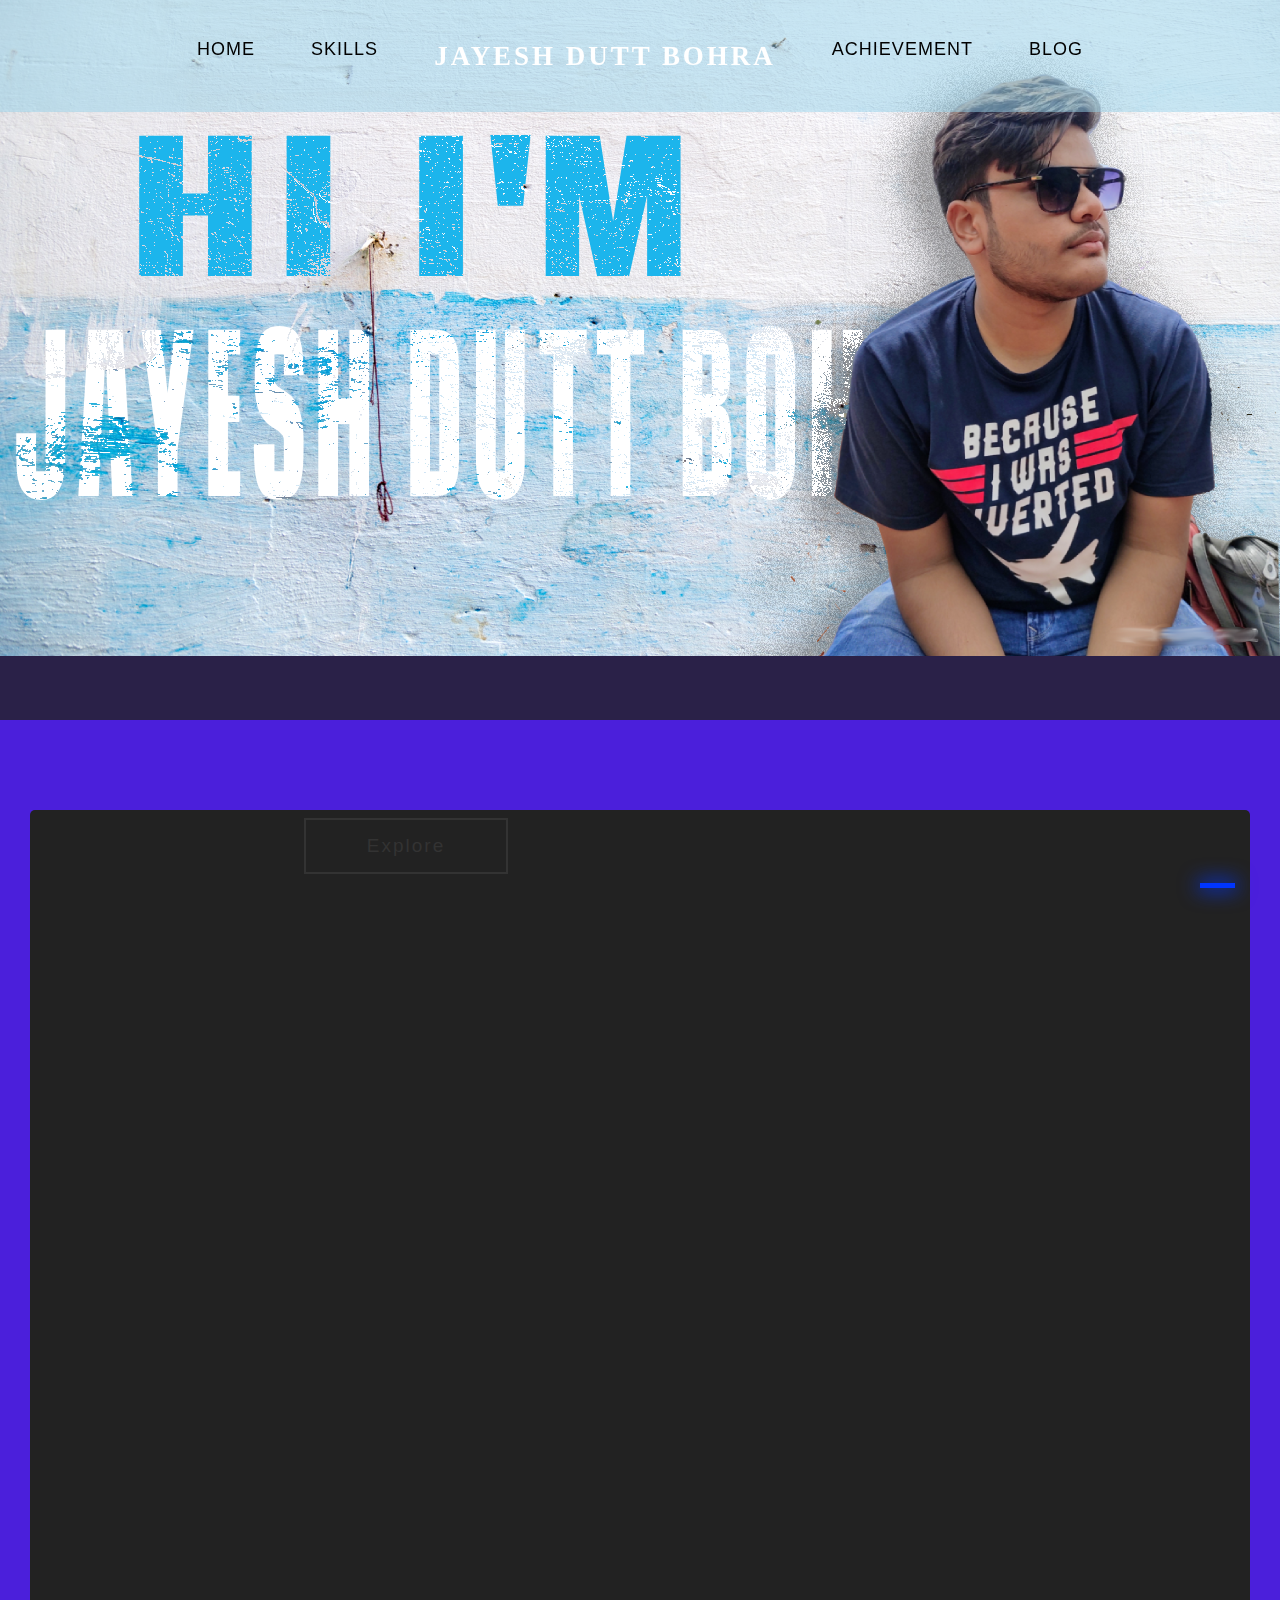
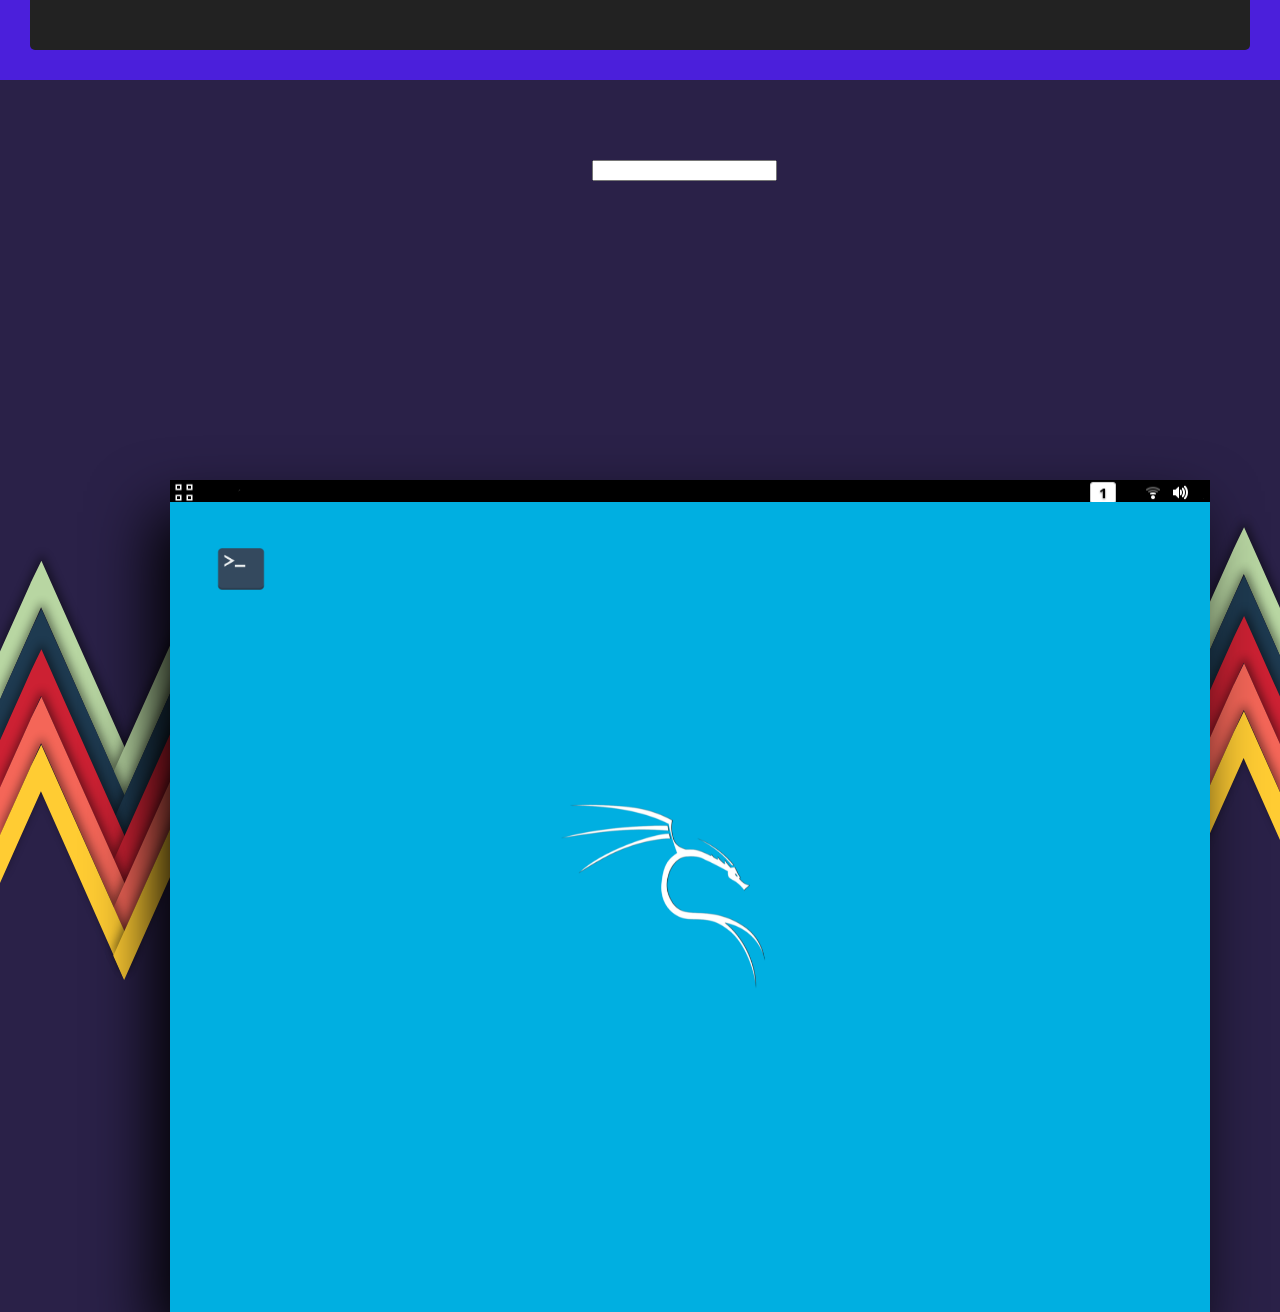
==== index.html @ d06150d4 "Updated for adsense" ====
<!DOCTYPE html>
<html lang="en">
<head>
    <meta charset="UTF-8">
    <meta http-equiv="X-UA-Compatible" content="IE=edge">
    <meta name="viewport" content="width=device-width, initial-scale=1.0">
    <title>Jayesh D Bohra</title>
    <link rel="preconnect" href="https://fonts.googleapis.com">
<link rel="preconnect" href="https://fonts.gstatic.com" crossorigin>
<link href="https://fonts.googleapis.com/css2?family=Baskervville&display=swap" rel="stylesheet"> 
<link rel="preconnect" href="https://fonts.googleapis.com">
<link rel="preconnect" href="https://fonts.gstatic.com" crossorigin>
<link href="https://fonts.googleapis.com/css2?family=Anton&display=swap" rel="stylesheet"> 
    <link rel="stylesheet" href="app.css" />
    <link rel="stylesheet" href="app.scss">
    <script async src="https://pagead2.googlesyndication.com/pagead/js/adsbygoogle.js?client=ca-pub-8539425706579362"
     crossorigin="anonymous"></script>
</head>
<body>
  <a id="resume" href="resume.pdf" download></a>
    <audio id="flip">
        <source src="fliip-page.mp3" type="audio/ogg">
    </audio><audio id="flipover">
        <source src="pagesflip.mp3" type="audio/ogg">
    </audio>
    <span class="navbar">
        <nav class="navel">
            <span class="Home">Home</span>
            <!-- <span class="About">About</span> -->
            <span class="Skills">Skills</span>
            <span class="Name">Jayesh Dutt Bohra</span>
            <!-- <span class="Contact">Contact Me</span> -->
            <span class="Achievement">Achievement</span>
            <span class="Blog">Blog</span>
        </nav>
    </span>

    <div class="container-main">
        <div class="banner">
            <img src="jdwall4.png" alt="" width="100%"
        </div>
    </div>
    <div class="wrapper">
        <span id="explore" ><span>Explore</span></span>
      </div>
      
            <div class="tv-container">
              <body id="wrapper" class="on">
                <div id="screen">
                    <div id="content-holder">
                        <div id="content">
                            <div id="app">
                                <div id="channel">AV1</div>
                                <div id="text">In Development</div>
                            </div>
                        </div>
                    </div>
                </div>
                <div id="power" onclick="power();"></div>
            </body>
            </div>
<div class="windows-container">
    <svg xmlns="http://www.w3.org/2000/svg" xmlns:xlink="http://www.w3.org/1999/xlink" viewBox="0 0 1920 1080" style="    position: absolute;
    top: 125rem;
    flex-basis: 100%;" >
        <style>
          .st0{fill:#b8d6a2}.st1{fill:none}.st2{fill:#1e3a50}.st3{fill:#cc2133}.st4{fill:#f46658}.st5{fill:#fc3}
        </style>
        <g id="Layer_5">
          <image width="245" height="393" xlink:href="[data-uri] GXRFWHRTb2Z0d2FyZQBBZG9iZSBJbWFnZVJlYWR5ccllPAAAKwBJREFUeNrsnYty4zquRUFZzjn/ /7PT8UO6NVXRHTaCFylKFqWNKlW6k7Q7sb20AXATJEIgEAgEAoFAIBAIBAKBQCAQCATibJHwFGz2 HM54ahCA+vzPF0BHAOoOnqcapQbcCEB9oOen9jmbATcCUB/nuUkrn7fZ+DvARgDqDwKdAsBb4M4A GwGojwF0/jE56m3BPAchRyAA9UZAp8CfpedRgtf7M8BGNIkRT0EYaOmKpN8zu/Kvc3VPABsBpd4H 6KEAbg3m/Jqg2AhAvS/Q0jUoH630exJAlj4HsBFIvzeCW0q5Bwby4ICdQ5qDnH4+5l8bsu9JgBkB qNuptKbWg3DdGNg8DZ8VdX5n3zdlSj4wxU4Z5AAcAagbKLUE9C2D+SaALkE9sStlYOcxsc8BZASg bqDSljrfjCsC9Zup9Fuov4dMvfPPQ60RgLqxUi/wjtnHUQBbgvqdQf1i9TeHdwLACEC9jUpLafdo XLlakwD1cg0/YJPwfXOmyglqjQDUbVV6EFR6AfuefbwzxR4E5Z1+QNZUelbARl2NANQNVVoDOof5 K4N6ZCl4DvVLgT7/ntmBG2qNANQra+m8u31jMC9AfzGwF3AXELlKPwVItWWvgeTNHggEoG5QS+cq vYD8jwC2BfWTYktecwZ0glojAHUblU4kN8hylf6HgZ2rNYf6qaTm0hp2rtIz1BoBqNurtAV0ft1Z XZ13vq16O1/uutFvkwrUGgGoG9TSWsf7ztLvf5li5/BSBiv/vGRI4cteg6DaCASgrlDpRHLHm9fT C9T/MqhHln6/mErPDOaXADVPw3kdDpVGAOpClZZS7y8Baq7WGtRjQKVfDOp3ptY8DccgBQSgXqnS Uj39L7vyZpmk1LnS5iDzK19G4+k3gEYA6gKV1urpO/1en5bAXpplee38FqCeFKifP6/B8v28tpa2 dQJuxKWhrl2XHklexpLqakmpn0Lq/c5AfmY3DAls6ecFxAhAHVTpGwNbc5DxelqD+k1y1/vFoM7B XmpwvsSlbfZA4wxxSaijKj0Y9bS2Rs2XtfJ16kWpeT29AP318/FBv3d88QEME9QaAajLVVpKu7lK a+YTDeqBfjfOnj/f/2RwP4O1NUGtEVeGOrITS1JpL/W2XGV5+p2vT79Z6v1Fvxtx+U1FAhvbMhFQ agPyaIMsT721DR1fhlLzevop/LsH/d0w47PQpPQbgwkRl4NaUmkifQlrDCj1lwD2PwzqPN226mm+ y0tTa215C2vXiMsrtTW/20u9+VIWBzLffpkrtQT1l/LvNbWWUnAAjbgc1J5KW0CPAZXWlFaCOk+9 74HH4Gr9JrsTToAbcWWl1kb+al3vO9mDEfglpd+S6cRS69FQa5hREKipye56a7V0qUJrQxKIQW09 vtcFhxkFcVmokwN2ZM90NE3mAGpQv+nvjvrD+T8eJHfCYUZBoKYme03aqqXvCsxf7PslqPl6cp5+ 19TVMKMgLgt1KgTbcpD9Uwjesm/aUuqR5J1fViZgucxgRkFcrlEWORcrApoHND96J1fLmf7XxV4g vRsQfwn/B8woiEtCHbWEevPHvhS1lgb4S8BRptQ3BnVUqfO6GmYUBJTagLt2XdpSUEup85raOuUj koLDjIK4FNTR5StrXdpbyroLDTLtjOp8bveSLo9KbQ0zCgJQV6h0dDfWPQA0P8JWOqOaH6kzODW8 lpLDjIK4JNS12yu1aaHWMpbWvMovctQ68n9HtmTCjIIwYziZSlMA6GjHOwJ0Ej5qXfe1/790M0lC Co6AUp9GpYnsTRsldXQk9dbAys/BGrKUueRngRkFcfmaOrq9Mj91o9SLrTXIpAPlI+n/SOWdcJhR EKdOv5Oh2qVK/Q/5GzbyKykqHanrtbniNWaUQclWCOk4oO4R5lKgLZW+G2l3tJ71ltUsi6plRtF+ Hu1n0Z4jBKDuCmxLFa1lrDvZ1k0JIq7S1g0mGT9TZFnt7mQNgwI3gAbUXcMc3bgRaZR5abel0hzs IZg9rPGdD4GfCXAD6i4bZJoltGQIQsTjbS0laZ+TGnfa8tbdyCBGQ60toBEXi7EzgD2FltLu0iWk ewHQtXW+1MCDGQVxeaWusYR6DSlJoT1FTIGfbwszDMwoiK6hjppNaiyh0QZZNPWO1PulxpjIfm6p WWZ1xRGA+rAqXauC1nrwGGiOaU2oFMgmWphRSksEBKA+tFoT+UfSanuYvWUsrdtdmt5KQJcccg8z CuK0ULeaP1aa1g6GUpMDSnKyCphREKipBUjWzh+TFDGyLu2pMgVvQjCjIC4J9RqzSclAwWgtTUHA icqW4GBGQVy2UVZiNhmd2rnGEpqcG0/kZ4cZBbFpjAcHOKp0ntnEMndE90tTBSSSAQRmFASUWoHb M5vUrkuXLA9FGmUUaO7BjII4PdQtzCYlRg6v0bQGjshea5hREJdT6lYqp1lCS8wm0Vo6BQCHGQVx Kahbm020z0W3VqaGNyavPwAzCuJUUB/FbNJynTcy1AFmFMQlamoif+zumsPuas0mW5QTnhkl2vC7 kb8ZBUAD6o/CXFpPrzm50jKb8PCWg2YDZg/stSaa6Ew1wA2oD9cgs1Raq0WjZpPIm302rmi/oMaM Yv1+lnUUDTNA/bHGmLXD6Ub+8o9WV5cO59/7hhU1o1hgj6S7zCLz1RCdx9EdZZEGGbeErln+8bre c8ObVzQFLznXOj9Ub3GZWSdlwlEGpf6ISnupdyuzSS3Ipan3XHDjavE7RueVQ62h1LtB3tJsooGt zfKOgD03+F1TpqTa79n6mB6CWgPqPVWaNqw3PQWjAoBn4/usMUcW2JFmoNU3eBh9g4ml4TNhoweg 3hF07bC72s6wZTbR0lEN4tkBOzE1LLmh8ZMyx2BD8G6o9Vt4PqPlAgJQN6+p1wwUiJpNPKWeWf2s AS79PjPpa8KzoNQz1ZtRNIcZT8En5QYGlQbUzWC2VKvF6J/RqKUjzbFZANpTudJ92Nbwh1Lr6IOp df7cSWDPQnYBuAF1M8g9X/Sdyn3R1izvEoWeFMBJSLcjp2JGf38v/bZuZvcfpX5ljzexFBwQA+rN U+7o2m1JGmqZTaTaV1qqmgy4PdVdPkZS9Uhz0Pv9H6yu5krtrccDdEDdTKXX+qE9S6jnHtPUeRKg nhyohwyOvF62AC81o5SUHl5tDYgB9aaNsWhzTEtH1wwOmBnI2qWpNe/e3zKgif5ek5YaaVEzilZu aGq9dMJzsDHHDFDvptLeEIS788a2VDo5Si0B/WYf84vX1BzIvKM9V4AdeQ6syanaEIUJag2ot1Jp ovVWydqtiBQEWrq4WqcM2IGBfBOei4EpYhK+1qKv4DnMJqW3ALUG1KtVeqDYck7JMpZ1JK1WR+dw v39AkD5OQl3N62GeqpMAz6DAk9jjlPrB8xRcq62TkC0AYkC9Sq2jdWTpMTraeB9rAwOHeQFYurha SyDmP79We8/kL4e1GN/E16y13VszyWvXCEBtwuwBvdY9NlL5xg0p9eZgP3+ul6DWxFJvDrSUmbyV mxwvR6aVz4un1jCjAOqmYFsbGUpUes243FmAWgL6kUH9zL5nZg2wIfsZJkGNta7/XPD8jJXPzZP0 jR4zgAbUa2FucdidtozlHUlLjlJLQD8ytX4ytSYF6i8DaGmDBQklQv68aBs9vqjcMvsme4gCAW5A XdsgKznsLjITW9tiaaXdmkrnED8Y3C+hruaWVk2l859J2wpJZPvgR4rPCOeTUbgfXHo9ADGgDjXG 1h52Z9XTY6BBpoHt1dILzN/Zn5evT/S3gSNXQgnqwWlUSWptNcxGqpukikP1APVmKl3b8fbqaW1K qKTSs9McW4D+zsB+ClAvv8OdKTiHUjo8YDbUOm+YeXvLI89TpBMOiAF1WKWjTaAaBbo5tbSn0pOj 0v+9/ggpeA71yNLy5EB9C6q1VFuXmnMeThccZhRAvUql9z7sbq1KP36AztVag/qlQM1LjDf9nh9W UluvOVTPm2MGMwqgDqk10b6H3XnbK6fCevo7A3tRaw71PfscGU2uF1PdSQFb2pa51aF6UvoNMwqg /gWzBfRWh91F16UtB5kGdK7WLwbwTVFv3hVf/g+u1hP9HjFU87zVWEff5LvMCHBDqbc47E5SIsvj XeMgk5ayuFJ/C0q9/A4Tq4WlVDlX6/znGJwUPFGbMU/WuCOYUQB1COZWh91FLKHR3VhzIO3mne8c 7AjU0u/3zBQ73+csHQygNcxqraMwowDqXRpkrQ+7i042eRsNMg3sP0IHnEM9k7zj7M4ef2Rge936 0mVALeuBGQVQVzfG9j7srnayidX5lpRaS7+XRpnmMOOTPu/sxiI1zCS1lmr1F/lLgXeCGQVQN1bp rQ+7k4YKWjBHgLbS8KfQKJuYcktQf9HfO75Ka+vla/le6xIzijTyCGYUQF2s0p8+7I4ovjYtWUO/ hT9LSj0ZKv0QYJJq63zUkKXW0SGFtcMJYUYB1Cbkex12FzWbTBVg8z8vUE/095BBYjX2/efffWVg 5/8PT8P50TgwoyA+AvVRDruzut7S3DGvQSbBzKHO02+pnv5mav1QUvBRScFhRkEcSqn3OOwuul86 AvbDuL4NqBP9dpLlgPF/lw9ceCkNM5hREIeuqbc+7C4ZtZ+Wdksqbam1NDBBUurkQC0ptlZbw4yC +AjUnz7srnT0r2YLfQbUmsOfQ823YY6ZElqPIw00nAhmFMSB0u+jHHZn+byXqxTmhwJ1ot9OslF4 7Kdxg+BqDTMK4iNQf/KwO28ZK5J6e2OLONx8sihf0lqeiyeD60u5QSwpeK7W3AgCMwrio0q952F3 ntmEjNT7rdTR1t+fQsdag3pQlNpK5Z/Z7/kmmFEQH4D6aIfdefW0NqT/aSjzQ4GZzyhbGmV5+v3M 6uqvwseHGQVxmO733ofdlUwJjZpNtGaW1tTih88PFLOd5jeSL4IZBfFhqI9y2J1nNrHmeXtAP4y0 +6VAnf/+ORglNw+YURBVMWyo0p867E7reE9O2h1ZvpLO0uKnYErd9ZfSAfdqd+mxpayAqK0ZpWai jLSkiThBTe29uT512N1kQGZBJdW6UdBSlraWZAVfwo0HZhTELlD3dNjdm/RlLGvpSut4SwpNSke6 xOACMwriMDW1V0d/+rA7rzlWAzTfk81j+byk1iU3EphRELtAfeTD7iLzx7yOtJZ6a+l3noZOGdTv TK21IQzazwAzCuKjjbIjHXZHgQZZBCrpdEutlp5InqiiddxfTtPsafz/kwCUlvpHBlGUlEGlHgFE J1D3cNjdbHShI3VtiUpzsNf+/4/A/z8pNXb0dVljRvE20SSngYnoQKmPdtjdmvljaxpWs/MzvJzO u7c+LjXnZketW5tRSvsbiA6g7uGwu+j8MSn9Lm2OzYGrtgSw1sctpaZAJ7ylGcVaswbgHSr1kQ+7 i5yNxRUxkvq+hWbcHPgZvKwBZhTEIWpqomMedufVsaVWzYhS19xcoin4y/l5vBS8pRmldDYcgN45 xgqYLaCPctidB3akni6tpSlQ45dOW4EZBbFbTa3V0Uc77E4Dp2Q31pul0FrKq6l15BC+ktFJ3nq5 1zCrNaPw0cze6wOFPjjULQ67iyjBp+aPRbvNmjJKNa2VOVg/m7Vuzs0oUcXWzCg3WmdGuVFsCg0a Zx00ymrNJl8BZSi1hBK1nT8WqV35/2s17ay1a5hREB+BupXZ5MtRg5Gpx9rD7l6B9NuCRlJCDR5L udfMR4MZBbFb9zt62J00zWSvw+7eAaCt9PbtdJmtBpkFdHQbKMwoiE2grjGbHO2wO2/+WInhRKud qQJumFEQh1Nqa7KJVaPxN4hlNtnqsLvIkpEFi6WIXkccZhTA3UVNXWI20VK5LQ+7i5g7nkH1s9ak va/BjAKgPwp1zTE6W5lNIqBEDruzGmWaUlt2UFK632R0yvc2o8wBpW5lRvFKJ8B9sPRbe1MMRsPF q9H2POzO63xHU++agBkFEO8WY2WDbLlKxhVFjqTd+7C7aHNMS7+tmjqRbkZZjrwdqN6MgskoiGZK PQSUOnLW9OjUY1uaTTSVlurpqQDmErWGGQXxUaijxhPNRRY9F2srs0nJZBNvF1YU7DkANMwoAH0X qCOpd7TRcnfSNQ3oWrPJ2lneE+lGjrlSpefC3wFmFMRuSk3kr09b5057zbEWk00ih92Vmk3WNsis rjjMKIiPQO2tT1tqPbIX3Rso2GqySYshCLOzPFUDN8woMKMcslEW3cjBIY6eidVqskl0R1ak490y ejajRLvhNwVsmFE+CHUKXJFabDSum9JJL5ls8iLbbOKl3JHNGy1VOmpGaWFz3cKMUrInPtIJB9w7 QJ0CSj2Qvqx1C4BcWkd7ALwCSz58J5ZmNol6u1uqdcREs/a8rxozitf09M4RL1mqRHy4URZJwyXA b6SP/B2Uu3Y0VY0e7F7aWGqxPq2pdc1kFO9EkZaTUaTlLa2ejhw9LB1qiOWtD0AdTb8ltb45VyQl szremtkkqmZaU2lqCHOJWvdsRuGmojvF/eCIDzfKSLnbSgrswazduUtT1KOYTaJq7Sl2aUd/TVef aFszSiQFh1p/EGqruZICQA+FQEtd7x7MJjVwe8f0lLrMImaU2amtJaBbm1EA8c5Qp2AnfKi4rAPj raWfo5tNSoH2+gatDiJoYUYZnUaZNXPOO7UUar1zTR2ptYcCyJPxopKi0DP1ZTYpaZxpfYPIkUFW luJtJSVqY0bxttVahxwOAPjzNXUKdMI9kAfyTSb86tlsUtIwa2lG0bISL/1ea0aJznFHTb0z1Cn4 97TioiDYvZlNSlT6E2YU6ybWwowSPXEF1tEdobaATg2AJgPo0gkhvZhNStTaq61b9RCiu7cGpwMe 6YTfWQoeHVuF2KH7bcFNVK/UVlc4Ysg4mtmkRq09M4o1x7ym2x/Zax2dQ1drHS15fyA2qqmtFKnU 15sKO8G9m01K1draXtp6XV56bUrMKGuGKMCM8iGoIyl5chTd6nJrNeVeb+otzCZRtfYUO1J6WI1B q/SImFG8MdBaLV17+CHU+kPptwaodddNwTe6tbTTo9mkBm5vMkrJ8hZf07eW8bTXMnpggzXXPTpE ARA3hDoFoa0B39p5VdIo6s1sUgo0kb/VNLq8FS1BIu6yyIENJTPCMcfsoEq9d+e3Z7NJSeOMKL6D K2odjQ5RsOC+Ud15aZEU3LIMIz4Ede0LYTXIrN1YPZtNSkuQEous5zDTgJ4UoIn0GeE1p7GUnD8O le5IqWfnTTwrzaFezSY1N7Zo47AmBY9MR5GUWquta5e3IqOhYUY5ENSeckfXZ61TK3o2m9SWJDUn kXg3ukhtHT0MMbK8JU1G8cwoAHpnqFOjN3DUHtmj2aRGraXsZaK6Y3oiz0u0aXYz0vAvancoIuaY dZJ+R9dmvVG5ZzCb1NTWb6cTHpmM8gpmMR7Y3vlp2udwqN5Ja+qSqR9nMZuU3vAiDcSobTZ6blh0 95Z10mnN8bclY64A+oegnkk/t9nq8HoqLb1JezObrE3Fa7ZlepNRImv3vGHmTR0tmRGOOWYdKrWm QlK3O3rOdI9mk9rnrnRYRCT9Ltm9lZzaOrpuLU1GgRmlQ6hLR/iUNsge1J/ZpESlvWaitGYdbSRG l/m82hqH6l20po7YINccEter2aT0edPGHUVS8DWD/3GoHqAWFXAO1NM1/uaezCYtauroen4ks4kO /tfScByqd+GaOtrxflPMQXYms0nt8+cN/o/saisZ/F8zx6zGjIJD9TqqqSP19JP8CR+9m01K+xB7 HWxQAnZ0jlnNEhfMKB0qdem5WJGOt5Z2Tx3BHIHb22v9LATbG/xPBSm4ZkbRlrtgRukM6rlCpbWD 1ks9zT2YTUqBpkD6XdNgrB13pJlRrEP1vA44zCgNYvxgPZh/XZqWWdLBjaxJz53ALD1/iX2ssdZ6 tfU9e4xb9rhWo2r4+RmW7y81oyzX4+d7nkpdPTGYZ6D7+fSblNQx6iArrQln6tdsEr1Bthz8bz2P JdbRFofqwYxyUKW2lmX4pnxv9O3agfVEx1/Giqh0DlQrz3zkeRzo9xhhLQ1vYUZ5/vyb189jvTOw Z/r77HLEzum3ZTbJ06iS0ydqfN5ne/FLp45GJsTkKfjr533xJtvZlbJsb6ZtzShS+p2Umx7S78bw Wg2eNecvr5lB1qtKR7Ieb4ZZidMsakbRmmYwo5yspp6NzneLLZbPAqDPrNJe89Ezo3h7rUsaj0Ty HDOYUU6Wfmtwc5h5PW2tTUtvyJINCT2rNK+ticrOtS49rD7/d6PSCZ+VunorM8rb6YQTq/cvn4oP G70Ba1xQJc2xJ0sRo+urZ1Bo64YJMwpiF/MJ3wvsHfgmveEib7rezSalQNeoNcwoSL+rINbedO/s JpJ+3iQtdmOdrTEWTcUlM8qUpcwwowDqTbu1+d1+iYn0zf1Piq2pShNBrvQC16wuWBnRF/02o+S1 df6aJqdh1tKMIq1ZT6QfiXxp0LeC2qr38q9JaeGT4hv6tTE8Z1VrmFFgRtkN6llRDr6WmrLPv506 r8ZBdsUXF2YUmFGaN8rmQNrtHfDmpd3W2B1rKeusNTURzCgwo2yk1N64Iv5GizbJvCH0Z5k/tpVa tzSj3DOl1tLwxEqB1maUJ3sMnoJzhb60Wt+MZoe2THEL1EbcGTSw2i9Xje+f6092/Sf78/J16TRL XqefXaUlRaTA66YBJtW7N+HjQLHlJK+/og1OfCvZReSUFetmfkm1HhupBAWUIilNsrXH6FxZpXmj KN8ws9aM8kXy8tZbaJbNiiisNaM8su+X1Fq6uVy+YbZFo0wDO2+ivKncEnqW+WNbAZ1oezPKqKTg SckiJDPKi9aZUV4Z2Px9wLOGSzbOatPvW/Zkay9Enr4tMTHFeGTpNU/BrbRbsy9erfudjI+RUzUi KfhNSMUjjSovFZ8CKTh/raObdy6t1qVQD6Q7hLRTFxJTkQXqXBk4zH8yoLWOrLWUNV8Q6uS8loOR Dltga8P2rXOvkpLFScucU0Fd7dXWZHTkkX4Xdr69u/DypiLW+S6Z523dna+8Rg0zCswoTbvfI8Xm N1Om0lypefqd/91qlvGxSFcNSa2To9JDMA2XNlXwo3Eiaq3d+L2pqK+AYvPuutbAA9SBmppDLW2Z G7LHnRSVloDmqlFy+sZ8YbDJAXxwXsvR+bs2tMA7zM5rpLZMwbX3QQLU8XXqUVFqPqFipt/LKt/C JaWBlqsJ4av1YKj2GFBqbQukpdjESoOZ5A0oHO5XEGxtcqxUjl1KrT2oKXuxbkZzJZJ6S7uyvrOP fwS4tXoOKi2DDTMKzCgm1BTomo4C2FLqnb94T5KXs7hSWzOzoNJxtSZBsTmU0U64tbw1sIZotLbW POvaSaYvkpe3ej9iadf0u2YZJL9786UsqfP9zVTbWsLSXGSA3AZaUmqtWXYzUnCu1iUHxXubfrwN KZHz0rysLV0Jai9lk8wLWiMlKVBzpX4IMMNs0katIzdqmFEAtdo1lZoo+Qv6JnlnltQYe5Dt976y 2aQmBfdUG2aUC0OdjDu7NhSO19Mlh9+9yR9+B5j9N6z2mqbAjbq0G66de6UptLUBKNIJn0gea3Xp JmoE6uTUYNaLOrPONzeePOm3v9ub642oa5jBjHIRM8rNuMtHUrXBuUvzF8k6CC+yzZIIy1hr1JoI ZpTTp+A35y6vpWtSo8WCmq9RS8P7pWNVpSEIiPVqDTPKBZVaMp9oQGt351mop7WN+pERwDCblIMN M8oFzSgW1BRQas14kL9gb6VR9mR/14YLQqXbqrX2usKMcrH022qwJCXtlpT6ZYB99ZM3tlZrmFEu otYlUA+GaiflDqzNn34pF1R6O7X2eiYwo1wIauvungygpc73OwC0NyEUKr0uBfdUG2aUCzTKktE5 1VJvIvt41TfZh93B390ebK9hBjPKBZV6MMC2Uu/JeCFexh0W6fe2DTOYUU5qRiltlFlLFdIapKXU mg3U83cD8HZqbaXgMKOcEGorZbOeBO20S6/pEZnljdhGrXsyo0TBfguPcwkzyi3wBoisd5Jxp52U +ihy0B1Uui3YZzaj1Kj1KRtmUagtsMmBWmpgaH/GgXf7qzXRcc0oc7Dh6llHL9V89aD23hQRqKXa uqQpBpXeRq3PYEbxwJ6UhhmdWa1vzi9lHS4efTE0gKW/Q6X3U2srK+vRjMIbsCVZ4Knea7fgi2/d yaxD0GcH4OhaIgDfLgX3VLt3M0rNKanpClB7DQ4rBZ+dVBtGk8+A7TXMjmhG4SUczCgFUHtqbQHt qbZ1EeD+WMOsBzNKpGFmdcO9994p1DoCtVdHR6CeDHgB9HHU2krBj2xG4dbjt6HWE2uY0dl6OLeC F99ralABsNrnAPQx1Lp3M8qaIQrdW0dLoPYUO5J6kwM1gN4X7LOaUTy1trLH7lPwW/DFb1VrE/lO MQD9WbUm6suMEp1jFt2S2f3771b4BvDS8jkAdQRyxP5qfWQzCpFuRim1jlqKHXnvnwbqaCqeglB7 oCP2V2sN7COYUaLW0RK1Pu1y6q3yTbDmbjYHP4f4TAruqfYRzSjSxNqoEWWik80xu618M6wNwHwc sL2G2afMKJJSRzZ6WHutTz3H7LbBmwIwn6NhdnQzyhr76KnnmN02fqMA3r7V2krBP2FGIdI3C9VO Rskfj+gE1tEb3s8I6seMQtRmeSsyoKPbOWaAGkFGs+zIZpQ1M8KjnfAuzSiAGuGpNdGxj+mpXd6y NnoQdTzHDFAjrFqa6FhmlByyyYF7rcus2+UtQI3Q1FoD+xNmlJYzwk9/qB6gRngpuKfae5hRJKUu PVQv2gnv/lA9QI3w3rCfNKN48Ky1jp7yUD1AjYg2zPYwo1id8FZzzEpnhGtAJ0CNOINaWyn43mYU HKoHqBEN1fqTZpRWDbPTHqoHqBEW2Ec2o+BQPUCNaKTWRJ83o5TOMSu1jkrDE7oxowBqRFStj2xG qT1U75RmFECNiKq1BvYRzSjW2ejSAIVTmVEANaI0BfdU+1NmFKIyM8qLTmpGAdSIKNhew2xvM0rt EbiRwYRdm1EANaK2YfZpM4qk1q0O1evajAKoEWvU2krBYUYB1IiO1RpmFECN6BRsmFE6MKMAasRa tSaCGQU1NeIUag0zSqz/AKgR3ai1BjbMKIAa0XkK7qk2zCiAGtEJ2F7DDGYUQI3ovGEGM8pB1BpQ I1qqtZWCw4wCqBEdqzXMKIAa0SnYMKMc0IwCqBGt1ZoIZhTU1IhTqDXMKLH+A6BGdKPWGtgwowBq ROcpuKfaMKMAakQnYHsNM5hRADWi84YZzCgfUmtAjdhSra0UHGYUQI3oWK1hRgHUiE7BhhnlAGYU QI3YWq2JYEZBTY04hVrDjBLrPwBqRDdqrYENMwqgRnSegnuqDTMKoEZ0ArbXMIMZBVAjOm+YwYyy k1oDasSeam2l4DCjAGpEx2oNMwqgRnQKNswoHzCjAGrE3mpNBDMKamrEKdQaZpRY/wFQI7pRaw1s mFEANaLzFNxTbZhRADWiE7C9hhnMKIAa0XnDDGaUjdQaUCM+qdZWCg4zCqBGdKzWMKMAakSnYMOM soMZBVAjPq3WRP2ZUaJgv4XH2dyMAqgRn1LrM5pRatS6ecMMUCM+pdYa2Eczo1jLWy/lY8nadfOG GaBGfDoF91T76GYUD+xJaZjRVmoNqBGfAttrmCVFrY9sRnmRbB2NpODN1BpQI47SMCs1o3i1tWVG iaxbE7Uzo0RS8GZqDagRR1JrKwXXgK4xo3gpuKTU0iaPQ5pRADXiiGp9ZDNKpGFmdcNn42qi1oAa 8Umwo2YUbXnL84OPjRpmvMn1dsCWmmVSCj4JNxAoNeJ0ak2KYt8K6uqWZhQi2zpaUl9H161XWUcB NeIoah01o5R0wjUzSqLtzSieWlte8FUpOKBGHEWtNbBbmFG0plmeDRDVm1Gic8yiWzJXpeGAGnG0 FNxT7b3NKFYaXmsdtRSb1jbMADXiKGB7DbMezSgRh1lz6yigRhy1YRYxo4x0HDPKRH4X3AObWqg1 oEYcWa2pYW0tqXWiNmaUiWy7aCQFb6bWgBrRg1prZpTS5S1v3XooaJittY9uNscMUCOOBHapGaW0 trbq6mgKTiQ7zNZMRskfjyjmDQfUiG7VmkgfJVySgnudcG+v9RxsmNUc09PUjAKoEUdVaw/oRPHl LU2pSxtmFAS7ZSe82IwCqBFHVWuicjPKSOXr1pEUPAlAa2l4RJ21Y3qaNMwANeLoKThR2bbMCNDR NNzrhE/k7+KSxglHzCgWzAlQI3oEO9owu5G+2aM0Ba81o5Qc0VNy/lZVwwxQI3ppmEXP3iqZOBrd ay0BLSm2d1KmNfzfqq+lhlkC1IgzqDUJ4JUe02M5zbzh/ynYLKtpmHm1dVitATWiV7WW0vCBYl3w 0r3WmjJq9tF3pVprqXhRwwxQI44MttcF9xpmpZNRrL3W3rq1tF5tQS3Bnf/b2VBsNMoQ3as1FdTW rY7p4bW1ln6T0zDjGzyeZHfES6yjCVAjek7BOdySuyzaAY84zEoO1rOmokjqXAs20m/EKRtmRGWd 8FsB2LV7rUu7308Fbu0Y3KmkrgbUiLM1zNZYR2v3Wke2YmoqrYE9ObU1oEacSq1LB/+vsY6Wrldr 6feTKfR/r4cBdum2zP+PAe8ZRGehDSvgypgD9MhAehqfe1HZMTmRWWqa820g3X8eTfsBNaJbiD2g J6UxxSHOLw62lQJ7YGtdeQvymqOAQnADakTPcHs7pJ6FYD/JPyrHSn+tJbdEugVVU2UL8gSoEWcC mgLp90uoXzWwn4G61hvjazX5vGaf9P1F6gyoEb3D7U0heStNqmhtrS0tbXaoXcsY8T5BnADwKQC0 l4J/0e/15PHnsW4/j211wK0bD5HsQGt+OgegRvQGcWJv+kS+RTPaNOMp+PLvbz9/5nUxKYBa8M6B 74+UIOb3Iv1G9A76HABbg1kDmy9v5Q0zLx3XTsiU6vOSxwwBDaVGnEGtc4hSpqqeWmuQfwkp+HKT SPT7qFsNWn5zkYwpy8cmMANqxFnVOmpGkdSZX2P2GEN2s6CstpbmlGlzyCIH5nn20BlQI86q1kT6 8laNGYWDnv87az74pACqLbHVTj5BowxxObjzFHytGeXr5893+rsLLp1lLXm+X1Q3oywyhBBQIy4B dKpQ64gZJQc7V2vKPmqzvrVJJzW21CK1BtSIszTOklJX36jcjJI3zJbaOp82estAs2aSPYUMwRtn pJ3WIdXUM6BGnB1wojZmFEupeT0/BZX5SbYl1XKwSb8jlBpxapWmrM5tYUZ5sNp6FKDOT9GIQGyB XXLELdJvxOVAb2FGyb9+V6BOWVPuZdTtkc0jkWmiRGiUIS6q1rVmFE2pHwLUc9Yom43HK908IjXL tNR7BtSIq6p1yWQUCez7z9c0qCcj7S4dzLBqKQtQI86m1lzFWplR7o5STwUp/YPi44EtsNEoQ1wS 7lIziqbWHOoFZJ5+P4JAa42yyBo1amrEZYGuMaM8g0pNilI/gpfX+Z6VmhrpN+LyjbOoGcVTaw71 zJQ6CrW3nKWNTcKGDgRCqK9r16y/lXp6Umrq7+zffReotAV0cWCYP+JMoQ3+jx6qJ83n5p5vot8d 9fxm8Idd//m58s9ZkK/adgmlRlxBrSNmFN69/v5Ju3Olzmv2t6LUfzKVltRaGpfkgQylRkCtFbUm sk/SsBSae74lh1oO8h/l4qBHJpdSaSoOpUZcTa1zKJeNGlJdvaj0SL893/nneE39R1FqLdW2auqq uhpQI84IcYkZhafgiy1UM528M6iXx5bU2gPaU+dqsJF+I86cgmsnYEQOs8u/zm8aE/1eEvtmSv2H peI56NZhfEQru99QasQV1Fozo/C6eDna9sHqat4k4+6yN0vb/2R/5kqtHSpfeqwPoEZcGu4I2Bzu G8nr0y/67S7jUEvpd+RgeaLKZSxAjbgq4IuyLul3vi1zgfVpqPQC9Sio90uBWjogQBqEUJ1uA2rE FVU6r7U1tX7Rb0OKBLW2bv0S1FpLvaMH76GmRiAKQOdDFAamuPwwvAX+HOp8Bxg/KCC/ag6zh1Ij EEG11tasB6bWmuFkpL+74jP9bRfVTgBZbhjWyKLVKg2oEVcFXdpvvZyVNQgqnafeowG8NCwh0iCb W/6CgBpxVbWWgE4/8GlQ57W3BrU02igyrqiJSgNqxJVBJ5Ino3hAS13xPAXng/xL5npDqRGIFWot NczyjxzqiX5vw0ykm1m0EcDe2CKYTxCIlWq9QEn0v2Nqef29QKg10aSJpe9PqDSgRlxdraX6WoP6 Tb+Ps6UsjdfAjpw7DfMJAtEQ9Ly+JgNqSaX5jWFmIFvbKzcLQI24slqnINQ5zHk9raXp2rW5SgNq BCCXFZfo93p2nnYnBf6Zfh9Fax1PC6VGIBqrNa+xJ/q9/3rO6m0LahLA1f4cPhcLUCMQdYCTAvdM 8kRSInm6CpF+YPzqMUWAGoEogzkpoM2KQks3A0mJtc9tBnfC64u4cEiQJvLHIVn1uQRvk9ljgBqB WAc2FQBtgU17Ag2oEQgdbA/mZMDpQTzv9csgEADbBz1as2sAz3v/IggEwG7DyBz8HKBGIA7ARSqE dT7SD49AAPB2Sg2oEYhOQJ/xlCAQCAQCgUAgEAgEAoFAIBAIBAKxZfyfAAMAc2hytZM465wAAAAA SUVORK5CYII=" transform="translate(-20 210)" overflow="visible" opacity=".47"/>
          <path class="st0 Layer_1" d="M202.22 555.16l-16.06 35.99-.12.27c-5.13-11.56-10.26-23.13-15.39-34.69-9.62-21.67-19.23-43.34-28.84-65.01-26.73-60.23-53.46-120.45-80.18-180.69C41.09 357.04 20.55 403.05 0 449.07v-71.86c15.23-34.02 30.48-68.03 45.72-102.05l-.05-.1c5.48-11.34 10.96-22.69 16.44-34.04 41.58 93.21 83.14 186.4 124.71 279.61 5.13 11.51 10.27 23.02 15.4 34.53z"/>
          <image width="331" height="406" xlink:href="[data-uri] GXRFWHRTb2Z0d2FyZQBBZG9iZSBJbWFnZVJlYWR5ccllPAAAOQlJREFUeNrsnY1yIknPrEXTeN/7 v9odMPQXJ2I4Wy7rJ1VVDd1NKsLh3dnZsc3AQ0pKSSIMBoPBYDAYDAaDwWAwGAwGg8FgMBgMBoPB YBwtTnwIGDt7bi58aBiEJYPPw7YgQBmEJeNjn38typLQZBCWjMM/71qfiwuhySAsGUd/zp06n4+L 8+8EJoOwZBwOlCcApB4QFwKTQVgyjgzK8vMpUJseJBcQngwGYcnYFShPwD9rz08NitE/E5iMITHz IWC8GZTaB5KGL9VH+d9rNXoiMBlUlow9g3JKQNOCZPnxoMJkEJaMI4BS+5iMz14a/lAAqf0agclg Gs7YFTS11HuqADkFwCzhVwLy9Pdz+d+m4vecCEkGYcnYuqq01OWkfJwrYNbp+GKoyXvx+x6F8pwq hXkq4ElwMghLxmaVpQbKcwHJswJQDZaP6uNUALOMR/VrBCSDsGRsVlV6avLsfCCwvFeq8l59H0uh Lutfp7pkEJaMXSjLJxTn4vOsAFOD5b2A5bf8rG/WUHwQjAzCkrEnVaml37PzUapLUWD5/Jj+AlOU 37cUKvJEdckgLBl7UJWToiqfwLwUny+VwpwUpfj4C0hLVS4GMIVwZBCWjK2rSguUJSS/CljOVSpe wvLbgGn5e5YAmlSXDMKSsTlVWYJyqhRlCcqvCphPID4BV6vKmwI/y140ib5kg8EgLBmbUZVaB/yp Hp+A/EcBpgfLm2DWoqUA5YnqkkFYMrasKk+iN3ZKVflPBcxSXdawvBkpuubBLFXlQnXJICwZe1GV HijLjxKWJezu4tczS1vRWX6b16kuGYQlY5OqUjOg17B8AvN/lcIsoSgFBOtf14zqtb1oUlQmg0FY MjajKk+id8DreuUTlv+rYDlXafh3pSqXCpLfCizrdLyuc1JVMghLxiZUpZaCfymwrNWlBcsZUJXf FSzvhbqs03EuCGYQloxNqkqtXvm/6qNs8mjKslSGJSDrj9KuVKfhBCWDsGS8XVVa9cqL/PZXasB8 NnnK2uRdgeXDgOXt73P7+fvr2qW2/o3QZBCWjJerSstXOYtuF9LqlpqyvCkp+L0A5K0AsQZM7fsl HBmEJeOtqvJcAdOa2KnrlRYs76J3wb8rWJbAfNY4ayuRtWSDDR8GYcl4uarUlKWVgmsNni/56bN8 Ksu6XvkE5dffz1f5vcGoXiz8oLpkEJaMrahKLf2uVaVlSrdgOcnvhs/t7++/VdC8CVa7FKpLBmHJ eKWq9OqVUQruTfGUaXjpr7xXKfiX/G4glbDWgMn1bQzCkvFyeKKNnTIFtxZpfDnKUuRnvfKm/H9X +dnoqW/9aGk4D5oxCEvGaqpSxLYKzYCy/FKA+U8FyzLt9uqV9dYiS11aNiJ6LxmEJWM1eFr3v6MU vLYM1aAr17SVylKD5Zfx/1vqUkvFCUoGYcl4iar0QDkDqtJShhosyxT8AvwZtbq8i98ZF0KTQVgy RgPUOm1rdcE1danBrYRlnYZrZnRPXc6OuqRJnUFYMl6iLq3lvudORWkt/5UKlt6fH3XFaVJnEJaM VSApYPp9DhTlV6Aoa0O5Bsu7/OywX4OvcRW9M06TOoOwZKyuKqcAlBEwtauOFixrP2SZhrfULWlS ZxCWjLeoynpnpbUNPQO0595KT1nOom8y8pSrN9VDkzqDsGQMg6c3A34GARaBskyVaw/kIv91tZ/w uzhw/FK+Bk3qDMKSsWrq3XJf58tQl3UKboFMCmV5rmCJKsuybkmTOoOwZLxEVXpLM1Bfpaf4PGX5 TI8fYm9fR1NxmtQZhCVjVVWJ+iojy9BFfjd2zkqKX6bfS5E2l+oSBTRN6gzCkvFSVYluF4o8kHXq fZbf1p4alkvwdS9Oak6TOoOwZLxEVWa2C3mQjJou5YcE6hL52sjqNprUGW5MfAgYCXiiW9AzKfhs qMn6s9WF7/36GqRPSirOoLJkMFxVKeIvy8jUKZEU3ALWUqi7qUidM98LTeoMwpKxGjyRNWzPD6RO qZnPtfR7UlQdUgbQFg3TpM5gGs5YVV3WKjOrLP+ReFFG+XEyVCVSN7XukreY1CdDXQvTcsKSwcgu zJgBVXlx0m+0XhjZl7xRS8+kbn0/1vdiPUYMwpJBYLoqzrMLXcQfQdTgVKtKD9wn53tC7EuXQOVO BjQJSsKSQUj+giS6MANp8ETpt6cqa2BOoNrtmUufgO+J0CQsGYxwtDGz3BeZAfcsO9avaQ0ny0Z0 cRTv7KhLD5SMDwt2wxnZ0cZsfdBKv6P6oEjb4uEamjSpM6gsGS9RlchoY9RI0RRlpOBOwPe3hkme JnUGYcmAVKXImNFGtLGDpuCR+m0xzCP7NLUmj9clZxCWjA9Tla2qzfMzWqONSPPkBKjfESb1bKmA QVgyPlBdasA8B8BE7UJW9zub5mqgtOqXNKkzCEvGMEh6oETu62TT28lRlhIA6BSoYJrUGYQl4yXA HHFfR1NwiK8yUpECwp0mdQZhyVgVkllViRi+0VqlgOC0QEmTOoOwZLwMnqgJve6CRwZwZLTxFAAd +d5pUmesGjSlf66qHGFC90zf6L5KRFV6IF2EJnUGlSXjDaoyMqG3+iozNhykwaN9/zSpMwhLxmqq UiRnQs8YvKMGSQ90kF2XNKkzCEvGcFXZo8qs0caMCV1A0ETqkiZ1BmHJGK4uNWBmTejWr6Er2E4D fh60/kqTOoOwZMCQ9ED5ChP6SJ8isqyYJnUGYckYDpcSLKgJXQNmqwl9jbICTeoMwpLRBclsvbLF zI2Y0OuIbDeLA8kImDSpMwhLRrcCQ0cbrVofakJHILI4H8ibgrdggyZ1BmHJCAHibew5S2yzsVLX jAn99IKf11OWvSb11vtBjJ0HJ3g+W1V6jZ16tLHHZhN1wZdBPxcKzKxJ/fr399xEr1s+qq/JCR4q S8aBVGWUgo8yobcCMpuCL4k3BJrUGVSWDBieI03oFjCtW+AIMJcBP+upUH6jTOo3+Tkzfi8ex6X4 OakuCUvGjlWlSPvSCa/B41lrkDrlAoJyEf/chAfMNU3qWhpef2YQloydAbTuUKPrzDxQWiZ0q05p wXEJgFmCJ4KkiD6ddJc2k/pV9I1EpbJ8GMAUQpOwZOxPXY7wIKIm9EhZlpBcHHBqP0+tMrV6aPmz LoKZ1JHu+K14zO5KKk5QEpaMnUHSU1kjpluspgfa1FkUUEbNnOweTG+pcXYDfK0uvyXujAuhSVgy 9gXPaG76Ivm5ae8WeEZRPgxwipJ2n4AP9OdvLT3UNqJzkI4zCEvGzlJv1HuILsaNTNqiwEuzBD0c aEYq8fkZSdktVd3a1NI2qZdpPzepE5aMHarKTK0SsdCgJvRITT4UWD4CWE4FdMp6pAfOEmJPsLXY pa7F7y9tRDSpE5aMg6hKdAt6Dccv0eelWxbiLhUgrQ9LXdbd/HMBSpGfnkqtAZSd7MkY8b1UnOqS sGTsUFWeJWdEt2p2iAn9BIDyXn0uP0pFqkG/7HAvCWB6oBxtUhfCkbBkbF9VivSP/CH1yqix44FS +6jV5akA4VQB8qw8FpPY9p3MpiVvechV7Lrto1KXC9UlYcnYh6rUtgv1bkLXGjtRnbKE5l3+M3XX n8t0XEvBtbO09ZuGyM9Gk0h+Mzy6lu6pLu/y2/SPzrYzCEvGm9RlBAd0Ezp6ZsFbHFFD8glG7aNW lzUsayVo1TYXiW1HrSZ16/GoU3HLc0lVSVgy3gzJCJS90zqeCT2TgtfAvP39+FbUpVQpeA1KTTXe jTcPtCyRHYH0fJccgSQsGRsHpleby6jKnrOwiwJLDZTXApa34veU6vD5dZ7fw0NRj5YLYAEfnygN 90oTl+JnKksF1ggkg7BkbACSrbU5TT19CXa1EbULaaC8FuryVqlLMWD55YBSqxmK4NuXMqq7XAw8 K8oyWnpMgBKWjDfCM6rNWTaZaF2ZtYrNS78tVVnC8VpBs4RlqSzL791SleX3ZHWjRfIm9cycfFS7 JBwJS8abVCUy0ti6PKIGgdXYsYAZ1SqfkPxT/PPzvz/k59jg8+vfDVjWJ2q1Ge3sJUjPc2qpy+f3 WAJzEY5AEpaMzarK1g54VK+0rjZqqnIRv6nzBOWfApg3BZbPn+FSKc4adHV5oAaVOLVLxKh/kVxN t7Q5UV0SloyNqEqRXLc3czP7HNQqI1X5CFTl//v4V0nFS1jOVXp+CmB5dtSlKLDtXS4STfQ8RO/Q U10Slow3qcqR93W8Q11RrRJVlde/oCzVpQXLbwOWdanBW8orxptLWbvMzIt7m9SfwNQ684QjYcl4 g7rUgBnNgaONHW8LuiRUJaIsy1S8huWl+DURu5NdQkqz8AhQt2ydcEJP5vJOD2HJeCEkoxd97wvf auogvkpvYscCZakuvyswng21WXfJn1+jVpcPsY+dIVcgMzYitDNOkzphyXgDMLVu8LkAXctoo3Vf J+qAe11wzTJUK8s/irJ8/gyPCnDaadsSUuX3oRnUZWD5wtukHpnUCUrCkvECSGbrlT2jjeh2oQVI v+tOeAlMBJbaz3crFGZp4alVr8jvxlj5uFlXIL8aVPldeKeHsGRsAp7ReGNkg7G26WRT8BKYd7Eb OxYwn6l42RGvYVlbic4VKJ8fcwXMqHsfTfSgN8brTer1vLj2Bkc4EpaMlVSlpSitznBmT6O1hq11 E7rXCdeUpZWGPxs81kRPvdTiUgHba/R4I5Cz9FmutDs9D6FJnbBkvE1VRoshshvAI2BGkERA6aXj JSylAM2ipOAlLL/k5wajbO2ybPREVyAzN8ajk7mEI2HJeIGqjFLwntsyVvodzYIjKfifCpTXQFk+ HFV5ld+jh1rtspymydQus5vlr+J3xWlSJywZb4DnSBO6d18HNaE/GoBZ//MTlg/5eZxMqhrm5e// 91UAs/w6dTpeby/PjkDOMv5OD03qhCVjRVXpvbB772FbJnSvC67d1YkaOxoka1iWabhWr/xTqcur kYrPRipeT/VEd3rQRg8yL16n4TSpE5aMlQBaL7SIamwXAJRRB1yC9NsD5tX5+OPA8iS/J3dKcNX/ X7lI+Fv0Rs9Dfp96EBm7C9QyqVsnc+m9JCwZK9csR52NiEzoWm3NSr81VempS20RsKYsTwEsNYVp 1S4jkzp6p6fFpG7NrROUhCWjE5Ii2B7G1hd0rwndqlMiabi2Lb2GZb2ubS6Um/fnaIfQHpIzqbe+ EdGkTlgy3gxP7YVcd4jRVHGUCV27A+5B8uZA8qak4fXkzqz82d6fWavLrEk92glqNdJoUicsGW9O vdHFtZnRxmgOXEBl6anKKBWv7/CUavL5WNwqaH0pf0aZipfqsjaIt5jUvyU2qV+EJnXCkvF2VZmp VSL1NMRfGUHy4ajKm6L8NDjWHWwLlpOhLK+BWr3IzwXCqEkdvdODHjajSZ2wZLxIVWZrad5ZhLVM 6NqpW0RNlh/l+YhzlYbfirrlF/Dn1zaijEk9c36i9agZTeqEJWNFVXmWnBH9IvjtmMx9nYwJHVGV ZTNmqWqkk2DjkyWgv4QmdQZh+TGqUiS/d7GlXhk1dkRyJnSvueOpSg2W5c9fAicDZZrUGU0x8SHY narUtgv1bkKPvJVe+l02dRATegTKu/KhgfluqEurVlp32e9K7XJRFN1Ik3rLBnrNOsagsmQY6jJ6 0bZuQo9ugWu1s8wm9BsALw2SHsBORfqaUbFfinqlSZ1BWB4AkhEoe6d1ZqBW2WtCRw3olqp8GI/P JDnjO03qDMLyQ4Dp1cwyqrJlFZumKlETegQuD14PA5bPX9fU5TXxdWlSZxCWB4PkyJrZl5N+R/fA PWWZUXhXoFapGbUfBSzvhbq0lgtbypYmdUZTsMGzfXiegpqZtQk96tBGZyMkUau8C9ZYuSZrlQ/R ze/Wwo5vwcYo6ykh7WsvTgkAWbCcKYdkPa4MwpKqUrCRxuzEjqUqrcYOUq9sMaFHKbgHTC/9zyzs 8FTtw6hhon8vPSb1aHmJ1yVnEJZUldLfAY/qlfVOTERV3iVvQi9h5YFqcT4sZWl14hHbktZUWgJ1 Odqk3uJ1ZRCWVJWSM6G3XBw8B7VKy4S+CLazEpnV9po6C/AR1UwRdauZ4B8OMKPO+EiTuue5JDgJ S4YCzZH3dby0L3Nfx0u/r0lAaYruAarLSOHSpM4gLA+uLrUXZTQHjjZ2zpIfbfTGGzONHevUg6cq Rdrn0aNU/BssCURvZiNM6tnbRwTli4PWoe1A0gNlpF5aNqFn7utoSs5Slb2pb1QzHLGdnSZ1BpXl QYB5UpTFuQBdy2hjdF/HM6H3KjmrVukpOe0zqjBbTlhEfk9LXfaa1OsTxNHfDxUlYUlISm5v5YjR RvS+ziJjRhujlDcCZlQW8NSl13iqTeqowrRM6t4ZYsSkfhbfA0sbEWFJeEo83jgLftp25H2d3s4z YgKvv64YSjcavaRJnUFYHlBVWoryBL4Iv5y6pbWGDfHw9ZrAkdHGqE65OEqzd/SSJnUGYXkAVek1 drTRxqzpuQamdNQqWzcLPZxapdXY8b4/tFNPkzqDsDyIqoxS8Bal0nJfx6tVRsfIkM1Cd6cmKGJ3 eFvVJU3qDMLyYPAcaUL37utkTOgWMC2F1pPiLiAoxahb0qTOICwPrCq9dE4DpvVC05RlxugskrcK ZdVa1GkWp2bZUy6gSZ1BWB4EoPVCiylQlRcAlK0mdLSxk7ELZRZmoOm3yPtM6gugLEeZ1KMSCqFJ WH5kzXLU2YjIhF6/sJAaYHYTej3e+BDcloNMpdCkTji+LDju+B5IWsCcBqVxvSb0HoWGdJctb2UE Sm1LePl9n8Teoo6a1LlJnUFluVF4ampkEn0Lema0sdeEHt3X6Z3WWQJgokGTOtUlYflBqTdqas6M NkZz4AIqy28gDfdgo40PeuksAscIlDSpE6CE5QFVZaZWiXRREX9lBMnI4H116pbRaVvLhJ5Vl0vn z0CTOoOw3JmqzHZQrdplrwldS2GtY2C9J2570m6rvkmTOlUlYfkhqjJa7qtBE1UhyH2djF8xY71B DOit8KRJnSZ1wvLgqlIkfzaipV6JbkK30tYWU/cNVGOju7V7Nqmj3fGzAUya1AnLw6tKbbtQ7yb0 yFsZAcYCpgUUVFl6t3V6VSVqUh+hlNcwqSPQzJRYCE3C8hDqEn1BZTehR7fA6xdO1oSOdsLRFHyN WJI/F3oKY6RJvXUiKxqBZKOHsDwEJCNQ9k7rzECtcg0TOjraGC3L6G30RKdyo03qV3ndJvXeWX9r qoeb1AnLwwHT65RmVGWPtWSUCd1SlVq98jEQkhl1uWeTerRFiiZ1wvKwkBzZKf1y0u/oHrhIv4k7 2oQenY0YBcysSR2tW2a2J2nAXNOkjqTiVJeE5a7haVmGalU5S+4WeOZsBGLgztwCzyz3Fen3WGag +TDeDDLAzJrUl6B2qYFytEmdcCQsd6cqEXXR0yWdJW7sZFaxfYt+D3yECX3txo5Xx8w0sF5tUh9x U8lr6FFdEpa7VpWtHfDe+zoRRHqsNZn7OmuryxaT+lUwk3rU7RcZY1JvudZ5Cv7uGYTl5lWlSM57 l1kOmxltHGHatrrgSAf8lbGWSd1S0VEa3mtSR+/As2ZJWB5CVY68r+PZhVrSb8+EHqXeyNKMV6rK d5jUvTeHESZ1TWlGqThHIAnLXalLkfwcONrYydxoyWwUvwX1PG0LutfweNci2oxJfVSNFt1G5JnU 0Ymti9guCM8JwWgIbkpfB5IeKKOaVcsm9Mx9HdSEnrkFjsyBr+2vfP652U3q3gq6bPd/Kr4Oukm9 ZXfp9e/vuVWZxV3i8UduUqey3CwwT4rqKxcitIw2ttzXEcmZ0FF1ZTU7Hi+EZEZdLjLmZAbyRqE9 NzIm9Z7lwDSpE5a7gmS2Xtlb3P8EEzpau/RAiZYgvIaWV4JATOrR88F6o2x9PrDhQ1huGp7ReOMs uUUKrfd1jmhCb4FmtEk9YyOqPameXcp7XiCNvovkDOpnqkvCcuuq0lKUJzD16jEkf5IJPQtKEX/R RsZGhJYikGmeEZkGaiMTqkvCcuuqMuqArnGPRQJAtMxJX2V7JnQUmpaN6C55G5H1WEQ7Ly1onsE3 0cx6Pm8bEYOw3KSqjFLwniUK6C7D3k3oUWNnKyZ0BJyoI+Bb8LMTHigfBig1ldnjjrgknhtUlYTl JuE50oTu3dfJbkK3wNCyeeddJvSMqoxM6l6zB03FkW3qmrJEN+WPmuqpQUloEpZvU5WWahix+LXX hI6chrV+bQ8m9Iy6XKRv6XH0BoLULke8oXrPkahMQ1ASlm8HqLbYoOekwAgT+l1suxB6XmFrJvQW dblUKTIKzFsCmJHf1HpDtdLxLxk3rMA7PYTlJmuWo85GtJjQRy2R8Dq/kRl7iwpzAd9IrDHPG5iK 9+y6jGxl2q/NTgbigZJBWL4MkhYwrRS8ZQY4a0LX1FPLaGOUbm7BhI6qS0tpes2v6DFCT2qg24g0 ZdmyiQrZd0kbEWH5VnhqNahJ9C3omdHGrAndSsMzx7paOuAi72vo9KbkPevqrE3qiPf0lCzZZG6M 804PYbnp1Bu9t5LpcLaa0Fu9hNFoo3cLfC+xyG+bDwLMKA3PbCM6BbVL1GLm3WSiSZ2w3KSqzNQq ke4mem+ltVaJpN/otI7I++1CGVUpktvE1PM4RW4B5HmzxvAC4UhYvk1Vostd6ye4d7Uxm05FtUrL GpQZa0SaF3tQlpoKjxZsZJYiW1Yi6/lkDTBkGj2ZeXGhqiQs360qkVTqEtQpPRN6pCoRZWml3JnG zpZM6CNqlkijBx2B1Jo9kUl9xInkrI2oBiWhSViupipF8gbjlnolkkZlrUI9x8j2rColAKdm3s+M QCINMeQNt8dF0TLIQFASli9RlZnRtewcuOWt9OqVUWMnYxdCanBbVpWifF+Iwhy16zMDzGwphyZ1 wnIX6jJKoVo3oUe3wOsndPZGNjqtc6tSSXQj+F7qlSL4rstbEpg30Q381ptKy/PIK+vQpE5Yvh2S ESjXWohwEsyE3jrvjL7Yt25Cz4IyUuWt3tTWsxOWSd3bKRB1xGlSJyzfDkyvg5lRlT2Wj5b7OqOm dfaQekfQRJYD3x1gRrXLzI0ikfydHvQNmCZ1wvJtkBzZwfxy0m8rDUeU5TeQhiOzzpp5+0jXAUfO 0iOLgSO/ZW/DsHVcluqSsFwFnlEH09qEHvnlZiBd6qm3XZ1U0vIIWpMoe1WXI0zqGTdBdlFydKeH JnXCctOqEhlpzE7sWKpyBkApQb2tfGGPvq+zx7Q7oy6RK5Do9FOLSd2700OTOmG5W1XZ2gFH3v1r YI5IHzNKCDGgH6FmGdUrW3ZdZk3qAkCTJnXCcleqUiTniRt1nQ9JwXtrbFat8igm9Ky6RE3q0a7L zNYmMZ5nNKkTlrtVlSPv63h2oREmdAuQqLJc5FidcFG+75Em9daRUURZ0qROWO5CXWrAjObA0cZO 732d6AY20glHU/AjKkpPsdOkziAsAUh6oBxxxnTEfZ3Wo1vIaONW7+usBUr0zYgmdcKS4QDT6lLO 0j7a2HJfR6TfhG6pSvTo1hG74R4w70KTOmHJgCCZrVf23noebULPLH5AzkYcEZhImYMmdcKSEcAz Gm/0rvF9OXWl7H2dqJ6WuQWeWe4rcmyPpQhN6jSpE5ZNqtJSlCcwJfpynrwj7ut4VxtHm9CPbBdC 1CVN6gQnYZlUlV5j57LSu3tveti63Pcoo4096pImdb0sRVgywquNXgreUjfKbkHvraFZXfBsWvip 6pImdSpLBgDPkSZ0775OS/rtmdCjVBBZmnF0VSnKz0WTOk3qhGVCVWpP0rOjKi1AfnW+o2dqZ54Z XRtttEzSn6wqaVKnjYiwbABoCTCrVmk9MS/guzl6XwftymZuXCNz4J9gF7JAGb1Z0aROWFJdyjpn I15hQkc74BmD9Cd2wz1g0qROWH40JC1gWil4tqjecl9HhCb0LYCTJvUPV5eEpQ1P7ck4ib4FPTPa SBP6vlQlTepUl4QlkHpHKXjLaGNUG4pUDU3o71eXNKmzZslorFUi79zeu3fkraQJfRvqkiZ1u2xF WH6wqsz62azaJU3ox1WXNKlTWVJVCr7cV4MmWhMqGzuZ9Jsm9Neqy0hh0qROWH6cqkSfhC3WjIyy pAl9+9CkSZ01S6pK0bcL9W5Cj7yV2RScJvT3gDJ6M6NJnbA8vLpsfbfuLZyL0IS+J2jSpP6h6nL6 cEhGoOyd1vEMv8jSDJrQtwtOmtQ/TF2yZhnXKbOqMkrBs7fAaULflqqkSf1D1eVESMLLfVHf2heQ ftOEfix1SZM6a5YfA8+T8+6sjTeit8At3xpN6MdQlzSp22UtwvIgqhIZacxO7Fiqcu4AJU3o+1KX NKlTWX6MqmztgGfqldF9HQ2UNKFvS11GCpMmdcLycKoy+yTLPMFaRhtpQt8vNGlSZ83yI1TlyPs6 yM5KcVSl19ihCX17oIze7GhSJyx3ry61J1c0B442ds6SG20UoQl9r9CkSf1D1OX0YZD0QBl1EFs2 oSP3dcR5kdGEvh9w0qR+cHX5iTVLq06ppSzZ0caW+zrei4wm9O2rSprUP0RdTh8Kyey7b89oI3Jf J6pV0oS+L3VJkzprloeBZzTeOAt+2rb1vk5r+kYT+nbVJU3qdtmLsNyJqrQUpTWtMwegtEzomfs6 NKEfX13uyaSOdsfPgo/wsmZ5EFXpveteBtZ00LMRNKHvV11GCnMPJnUEmmjd8pDQnA4ORktVRil4 S7eQJnRCU2QfJnXLRoSUnLwRyEM3ej51gmekCb3nvg5N6McDZfRmuAWTuvact57jyOZ/rZF5OBvR 9AFg9EYbz4OePDShM45qUo/EwceY1D9NWU7Vu2BvWkITOsP7+z2ySR0RCIdSl59asxx1NoImdIal JkX2Y1If2dCchBM8u4OkBUwrBc/u+6MJnYGqy62b1Ne0yh1GXX7KBI+Wgkyib0HPjDa+w4R+NVIz mtC3py73blJvGcI4KQqTynJnqXeUgreMNraY0C0rSeYFkzUrE4zbUJd7N6m3XC5lzXJnqjJTq0Tq NT0m9BqYVvqdtQrRhL4ddRkpzL2a1NHFMYccgZwOBkaR/LIMTVVatcuRJnTEpGz9Gk3o+4Pm3kzq aN3+IrobJLpiSlhuXFVGy301aKKdQNSEHqmL+sVBE/q+QSmyXZO65zNuLUlFFqLdpuTTgcAo0nZf 5zLoyeGZ0KOaFaosPBN69IIhJN8DzS2b1BHh0LMc+FAm9SNP8HjbhXo3oUfeSjQFz4w2ojUrmtC3 Cc49mtStDCvT7DlMw+eoNUuRMSduszv9ROzRxlHpV6YTyobO+1XlVk3qnoi4BPVLpCx1Ppq6nA4E yQiUvdM6aLrh1SvvQAqeHW0s1QRN6PtQl1swqY+8EoCWp2TP6vJoNcuoTplVlei2lahWiaRe6IuD JvT9qsutmtSjRk9L1uVtI6Ky3Agks1cbvSfCF5B+94w2WgX8zFjjXWhC36u63JJJvfeyKXoyV1iz 3A48LctQrSpnyd0CtzatjBhttFLuVjMyVeW21GWkMN9tUkcboCNLVbszqU87B2OkKK30IrNOf3aU ZYsJ3VKVPcfIqCr3B80tm9Sz+y49URGZ1Fmz3ICqbO2AZ+qVLXPgrfVKFJRUldsGZZR1vMOkbi2Y 8WxEqO/yMHd6ph2DUaTNhD4LftFu9H0dK8VCXgi36oWAviAY24LmlkzqyNmJzI3x2SlZeaCksnyT qhx5Xwfp8ImjKpH7Oj0pFk3o+wXnFkzqHjDnToGBbOXalY3oKDVL7S89mgNHGztr39cZNa3D1Hsf qnILJnXttdRzp6e1M85u+Isg6YFyhBXilfd1rJRKexE8KtX6IBx3ry7XNqmjqfiIPQqZ8UfZk7rc e83SqlOitZeWXX0993UiUHqGYy8FF6rLXarLV5nUW9Lxc5COj7jTsyt1OR0AkiNM6KhfrPe+Tm02 HnFfh2A8jrp8p0k9EhyZRk9mXlxYs3wdPFtM6N5dkew0Aqose+tPiAGd8NyHuowU5jtM6iLjJt+y NiKrvEZYdqrKESb0C1BvOYs/iRCBsrezadUqaUI/JjS3YFIXyd3paTGpR6PCrFm+QFVGJnR0e0rP fR3EhG49wVFluQg74UcCZZSVvNOk3joCeUiT+rQjMIr0mdAzW5/XNKGjnXA0BWfsG5pbN6lHE3De SZZDmdT33A0/kgkdHW3kfZ3jgnOrJvVzVZKKTOoXOahJfa81S+svda8mdEtVfoOKgJDcr6rcmkl9 hAixHCa7NqlPO4KkB8q9mdAzm9CRsxEE5rHU5TtN6q2ZW+tRs92Y1PdWs7Te+SYlVUDf/dY0oWdu gWeW+4qwoXNEdUmTOrvhQyE56oYI8s7Xa0Kvu+AjTOhs7HyOuqRJnbDsgmd0Yye6TueZ0BHzLKos W+tLvK/zeeoyUpg0qROWkKq0FKU1rTMHoPRM6Nnlvj0mdOtJnT1ryjgmNGlSZ81yiKr03u0uA2sp WRP6t/gm9Cj1RpZmUFUeG5RR1kKTOmEJq8ooBX+nCd1617dUgLYF3SrAU1V+BjRpUt9oo2ePEzwj TegWMEea0DO3wJE5cNqFPgOcNKlvzEY0bRyM3mijdxjeAuRXon4yyoSOdsAz7/iE5HFVJU3qG1WX e1KWU6X6puAv7AKAkiZ0xh7UJU3qG1CXe6xZ9hSaaUJn7Eld0qTObngISQuYVgqetTDQhM7Yo7qk SZ2wdOGpSf8yBb9I3hxLEzpjy+oyUpg0qX84LCO70EnaRxu9dzSa0Bl7gCZN6qxZhqoyU6tE/nJo QmfsCZRRVkOT+ofBEmnooH8x1jsbTeiMPUKTJvWNNHq23A3PLvfV/jLQDtwJSMFpQme8E5w0qb/Z RjRtBIwibfd1Woywc7JWKUITOuN9qpIm9Y2oy61O8HjbhXo3oaOgFAOUNKEz3q0uaVJ/g7rcYs2y tTbSY1PQgEkTOmNr6pIm9Q/uhmdN6K3TOt47V6QqaUJnbFVd0qT+oTXLqB6SVZVICu7J+REmdO0d nCZ0RlZdRgqTJvWDwzJ7Xyf7F/DVmH5LkO5k05zsuzfByECgSZP6h9YsPWBqqnKW3C3wqLGDTuxY 6XfWKkQTOqMVlFHWQ5P6wWCZ2SqUndixVOXcCcroXdv6NZrQGSOhSZP6mxo9W+qGj+iAZ+qVaAru vWtfB75r04TOyICTJvUX24imN4FRpM2EPjfI+exoo4jfaUSfhJ4JPUpzCEmGBOm3CE3qH9kNH/GA X4L0G7mvIxJvF8oaf71OI03ojBHqkib1F6jLLdQsLSkfrWJDGjvZ+zpo+t062ohM6xCSDFRd0qR+ 4G44akL37EItm9Bb7usgKXh2tLF80tGEzhitLmlSP2jNMnqQywJxdrQxe18nC0o0paEJnbGGuowU Jk3qO4dl1oTeuwl99Bo2y3aRqftYliEGoxeaNKkftGaJFIU9VWnJ+Ffc17GeXK3vzlSVjB5QRs9f mtR3BsvIhG5N68wBKC0T+tr3dXqOkVFVMkZCkyb1FzV63tkNRxo72mhjawcte1+np16JgpKqkjEK nDSpr2wjml4ERktVRil4izdr1H0dqzCOqMpblb6gaQyDkVWVNKm/SF2+e4JnpAkdua8jjqpcOp5c SGGcJnTGq9QlTeorqMvphWD0RhvPjqq0AKk9oFkTukjuvs6oaR2m3ow11CVN6gfrhp+qH9CqVVrF 34usY0JH7+tYhXDtXfhRqdYH4ch4obqkSf1ANctRZyOyJnTkvk4ESu8d2EvBheqSMVhdRgqTJvWN wzJ7X6fVuNpiQhfBTOij7+sQjIxXQXOPJnW0O34W/PLBbmqWyLtM+W5zaXi3WduE3tI1RAzohCdj DVBGz+8tm9QRaKJ1y+HQnFYEo5V6Ryl4y2jj2ib0yI92E3y5L4OxJjT3YlJv7U+0NHN3pSxbapVI d2xtE7oFSFRZLsJOOOM94Ny6Sb3X+WJN9axmUp9WAqNIflmGpiqt2uWrTOhoJxxNwRmMtVUlalIf UW56lUk98lS/xKT+qm54drmvBk3Ud9W7Xai1U5hZlkFVyXilukTEAXpPCh3nFTAdHzGth9Quu9Xl tAIYRdru67SMP2UPkYn0m9AtVfkN1nEIScar1GWLSf0q7Sb1qNmjLc1ZYw/EJDud4DkBD1TrJnQU lGKAMus/izahI2cjCEzGu9Tlu03qmXWMIzeMDVGXa9csUQme3YTumVMzJ24tVYl0B9HlviJs6DBe qy4jhZm1yaErCBfBrUS1bRBZyYjurj0pCnNTyjJrQm+d1vGG6j0DOlKrHG1CZ2OHsRVoWof4MsDc gkk9y4LN1yyjOmVWVaK2gei+zmgTOu/rMLYOyuj5P2rB9cMApqUskZJcz72t4SOQ04qQzF5t9B6Y rwHpd48J3eqCIx1wBuOd0GwxqV8FM6lnLXNZkzrav7iIvkQH6WO8tWbpAVNTlbPkboFHjR3UhP4t vgk9Sr2RpRlUlYytgHMNk/oNqF166jIyqbc6YyILUVNKPg0CY6QorQckMxc6O8rSehAyy1BvQSqi bUG3phioKhlbUZVbNakjI88jlgMPM6mv1Q0f0QHP1Ct7tgsh26OzCwVoQmdsWV1GtctRjc4RJnWr Vplp9gxp+EwDwCjSZkKfJX8OExltPAnmL7tL/r5OVKehCZ2xZXUZmdS9Pa4tFrpek7pXv0QM6ueR 6nKNbvgas6DozkqvXkkTOoMA9UXE6NeFZyPKcAJdAL7qnZ7RNUvtgTgDDwTS2DkDD4IFSprQGZ+s LiOFidTxPVeIl3F59Xt0G1HrsAq6CHx1ZYma0D27UMsm9Ehe108GmtAZhKYvIrxGD2Ijql9TDxmz 6zLLiszJ3LfVLK06ZfnDt442eqbT6MQtTegMgjKuYyIm9UhIjFCXrRN+LZ1xS/ANh2XWhN7rn9Jk dWRApwmdwdBBKZJbgo24RVqWAyNe7IyVaDbUJeLHfknNEinYeqqyZVB+UlJ/CZ4ENKEzGLnMSytV RRM9lqh4CL4c2ErHo6sJiLJsTsmnRjB6ihJ9hxi5gkkUSNGEzmDY6TdSv8yUqkZ6Lq0BFs9uiF6A bG7yjOqGozOfo5Z7ngQ/HUETOoPhq8slUJfo+ja0tr84wisz1YMqy8w2otMoWEZXG6fg3aF1bTx6 vc2zCtGEzqC6tC1EGWDeGoC5gKk4CszRgyyrK8vyi615kCgyoVtGW5rQGYxc7VJ73VhlKmSLurfr chF76i9KxRF1iS7WGJ6Go6ONo05d0oTOYKyjLi2l6Xkuo/LVqF2XETB703DNcrhag6f+ASdDPrce UacJncF4b0reY7ezNql7vuRTEpgaW7SxaIQhsOdyZM1y1NkImtAZjNfD8wHULm/gR+S5zCzYiIA5 K6W7zKlcOKYkJCXxLnCWtq3HNKEzGK9VlVEZS8vM0FQcycoWgylZYGbviUsGmj0TPBooyxT8Im33 NGhCZzDeC1Dr7AQiOtbadRkB85ysV66iLFET+qjRRprQGYz31yyRRg86AnkPgOkJMg+YNTytEUdE Va4yG95Sq8yOKtGEzmC8HqDRwmxrk3rkMmk5PRGpzJo7kwPKSFUOScMzm9CRK20WOGlCZzDeoy5R hTnKq9xyq6fOZD14ToCijHg3XFlaJnTNW9k62kgTOoPxemhGuy5vydfVTXyTelTz98p/J/EXZGgq 0oNn07jjCahZto4moVtCaEJnMF4HSgHScK20lbXiIduIslwSaZv5Hj7Bkxl491Jw6+iQ1dhBapQ0 oTMYY6CJLAe+O8CMxAnqLFl6oLZWzA3pt9ehiixD3iGyWeIOljeilTWhW4tLaUJnEJy515aXin8p Amb++2ed//7ZliiKgC7Oa3N4FjgnpK5VO2iZ30TmwNH0+y5tJvSWjh3ByDgiHE/y+z5OxqSemYp7 /v/nv/9c1x3FAJ8HxQX4/Ugpwv29WZ+liH25cU6k45qyjDpY0eC/lX5nrUI0oTMI0NwVyCv4WvM8 zFFavog9lvlQfh39MyFQZtLwrKse2QqizYBbyvIk2KH4b8k1dmhCZzB0dVm+zk6FCmzZdaml43Px +rXKbA/noxY0d+XzEEi21CytNNxr9MwVJKO1755VyHsQvfnVnk4dTegMqsucST3adXkrapb34rV/ rzLYh8RH1bRf09wsyGt66YHlKfhAfZbZgffM0oyWeiW6qJQmdMYnqsuo5JX1Mnub1L3X/cMAn2Vl uhsZoldOS8Xs1ChRgKKD7siAe3RQKHMv5Jr8i4sG/QlMxidCs0zFe03qX3//+SI/u+L1ohwRfXv7 t9gWQRSYzSW2rHXoGdaMpjXoboHSmtSpv172Ha5ltBGZ1iEkGZ8EytOKr72Loi6l+KxB2YLkt7SN V6ZezzMISTQd97aCWEPv6AynlX5nlvu2HFYiIBmfCk0LmE+PZNakXjZ6bvKzZ3H6+8+LAcv663xL vHD4W8kWH0DNculVlrXC9Fa1WYrTg2OUeqMmWdTGQBM6g4GBU2SMSd1TlnW99AEqSXQfrTeJB722 5w5QiqEwTwoUoyH3aH4zGm20rEGZsca70ITOYKxpUr9WtctZgeWj+D4QON6A13fUFR+Shp8AZZlN 21FQtow2Wil3zzF4qkoGATrGpF7+94sByycTHo6aRK2A36AYGtrg8dJkdOURUpPU3t2yo409x8io KhmMsSZ1S1leFVgu8l+DZ3H+vOzSDk0MWSn40gtLDx4RYBbw95W/pwYlCsyMXQjdfkJVyWD0bVLX Xo+Xv//NguUjKYaQvbRdU3kz8ABF6THyoGaG3rWvYVkWspvQ6/FGz4PFYFBd4iWxbN3yEijLRyK1 v4p/ghcF5tAGzwI8eIvzObspJFKUWbuQJ89pQmcwYmhmTeqWiKlh+QRknYZfQVBaDR7EY7nKbLgH Su3d5iH+nGb9QzyqOid6lnPktA5TbwZDB2WLSf0GKksxlOUV/Ig64YtRsxyWhiNptbcNxJrr9IDp Kcvv4C/Eeqfx3nG6H0QG40OgmTGpR+qyhuVSKUsUli3XDkQGL9KwFKWIvTKpBttdsH2Rj0LaS/EX kpnWsf5SboLvq2x6EBmMDwOnSJ/n8o9Rr3wYNcs/xf/3R/LN28eI1/QcSG9EZT4MSGaG3bVhelRV jrqvQzAyGL6qlOr12TJV90d+r2p8/nl3p2b5R/JTeUPLbTOoJBFIIsPu0Q9zr/5yRqxhi9z8tAsx GHmAtowhP0H5pwKlKLAsleW/harU1OVN7JnwYUu85xc8SDfxN4PMfz9rJy6yyzI0K0FLd4zBYPjq EjGp16/Vi/xnRq9h+ZD/zsucqpqlB8mWLniT02VugGR0gN3aCnIzAPYcpv9W/mIeEg/Rt0jzyNJE Vclg5ITTUpXMzsZr9Y/8vLsVwfJZs/zXgKYFyuFLvNFueHQfQ0vBNSc/snlkqWoYESSj0Sc0BWcw GDEHRNr3Nsxim9HvBSzLmuXNScGRUtsw//QMANKyDHg1xWgT0Jf8vMdReq0mQ1ladqDeNWy8r8Ng tEOzNqlbNqK5AN/ZqFfO8nv57/N1/W+QikfjjSIrdMN7UvFoCaimBGs5PinKMmtAr1WlVsfgfR0G ow+Ulkm9BuXzWsJVfi4Ar2F5VmBZpu//ys/OuHfxYJHBI8xz8kHKAPPbSJm9nXYiv60EiJrMDNNz tJHBGANNBJg1NM+i+yu/5fc0Tw1LLQ1HJvNEBvQk5uQDIpK/sOiBrS70lpJeg2XryJO1z65bmjMY BOf/V4LP9YtlZ/wJwZujKp+wnBW1aXXEtQxSyxyHvbbnjgeod83805h6BWDp3QC3mkdovZLBYLSp ymd46vJpC6xPy9SwtHyX34q6tFJwZOViMzznhgfGKupaabgFuicsa0l+dmCJKEt0C7oI7UIMxmiA 1r7LqVKI9fLvJz9KWJYbjb4dBrxUELVuHUKXgHqzoZqF4BHA8k9CVQ49g8lgMCARVTNhqtSlpirL Tnhds7yLbxd88sY7HTFEEGV8liL5JaDeu0JtThUDltr/l1GVXMfGYLwGoFbWWR8tFCUFnx2Qas1i dOXisMhah3qXgFormk4OLGtTKjKxo03rUFUyGOurSw2Up7+vSwuWZW3TguW3k0G+5DRM1jpUP0ia 5EambspB+hKOFwCWlos/Yxeiv5LBWAegYoioCJRal3wRe5Q6cxf85cqyBqU10WNtTX6qybpeWcKx VJaaKbUEJeK3Gj4fymAwXHWpNXrKzzUsH/KzS17/GZaH2xJFXeduR8JSexexLETe5pFy5Kl27FvK MhqkR20EQmAyGKury/JMzF35PSU3rOaPtwD8paoyC8vsElAvFZ8DWIr89FlZabh22Q0FJSHJYKyj LkV+1y8tWN4rUNa2IguYkZoc3rydBzxQSO2yntixUvByY7oHy8wgPU3oDMbrAVrWL8WBpaYqa+Au 8ntJuLWGbbXoqVlqP/hJsDVNdY2iHHnSYHlVUvHoxg5N6AzGe9TlCYRlCcmyXmml69F12FUtgfOg B8ryXdZzoeXmEc2AOldpeLQtmaONDMY24akpRFFYUabfJ4ctD9HPbr8se2yd4PFM6lE6fq4eoPqc pgZLawFouWD4JfOhDAYjVJd19llfbi1//yOApShAtP551b7EPODB8VLxMrW+KfUJFJalumxZ/Ekw MhivB6cY0FwqQJ4MmHrAfLlneh70YHgm9Ul+mk7rYm4J1XL0UUSfDUW3jjyEJnQG492QPBmvt8VQ lBpkNeVo/dpqr/F50INT07/ea6cN09eKtF4CLPL7rIQ3D46oSkKSwXiPqtQguSiKUpxUXBxArv46 n1d4oLzNI/U7ibV1pE7PrZVvmX12BCaD8R5gWj7Mk/PfI2CKvHjIZETN0jOjlmNOFii9FU31bGjL nWBCksHYJjC112akSj04bspnmVGXWjpumU7rjcoi+i1i7eZ4tF2IkGQwtpOSoyoy+m9L4v/bBCw9 dVkD89sAZdkJr4Ea7cqMRp+8dyQGg/FaYGagmYHpS17Xa9QsSxCK6J2uGqjabY5aeT7k92nbaBac cGQwtgFMMaApBh8QCL709T1qgucktlm9hOZdgWWtKi2g3o0PtFZJcDIY24CmBkb0Nfq21/G88gOi KUxt3OkOwNIaoqeqZDD2Dc5WZblLWGrqslZ1d/nti9ImeixYLgowqSoZjGMD9HCwjH7gp4J8KKqz BqUGy1phLgEoqSwZDMZmYWmpyhKYdSp+qoApASytDSRe+k1oMhiM7jit+GeWnzMfGoQzH0y/GQzG LtLwWmlaY07exhFNGWYBSVAyGIxNK8v6z/WUpkg8SK8BUwAlSVgyGIzNw9ICpjSAUoPgW2dEGQwG Ybn2n38KQFr/++IozOj3MBgMxm5gGanM7PewBIqTwWAwdg1L62u1fP23DdIzGAzCcq9fk5BkMBiH heWIr01IMhgMBoPBYDAYDAaDwWAwGAwGg8FgMBgMBoPBYDAYDAaDwVg7/k+AAQCx9MFe10An7wAA AABJRU5ErkJggg==" transform="translate(150 199)" overflow="visible" opacity=".47"/>
          <path class="st0" d="M458.22 544.16l-16.18 36.26c-41.47-93.46-82.94-186.92-124.4-280.38-43.73 97.94-87.47 195.87-131.2 293.81l-16.18-36.25 131.46-293.43a.3.3 0 01-.04-.1c5.48-11.35 10.96-22.69 16.44-34.04 46.7 104.71 93.39 209.41 140.1 314.13z"/>
          <image width="331" height="406" xlink:href="[data-uri] GXRFWHRTb2Z0d2FyZQBBZG9iZSBJbWFnZVJlYWR5ccllPAAAOQlJREFUeNrsnY1yIknPrEXTeN/7 v9odMPQXJ2I4Wy7rJ1VVDd1NKsLh3dnZsc3AQ0pKSSIMBoPBYDAYDAaDwWAwGAwGg8FgMBgMBoPB YBwtTnwIGDt7bi58aBiEJYPPw7YgQBmEJeNjn38typLQZBCWjMM/71qfiwuhySAsGUd/zp06n4+L 8+8EJoOwZBwOlCcApB4QFwKTQVgyjgzK8vMpUJseJBcQngwGYcnYFShPwD9rz08NitE/E5iMITHz IWC8GZTaB5KGL9VH+d9rNXoiMBlUlow9g3JKQNOCZPnxoMJkEJaMI4BS+5iMz14a/lAAqf0agclg Gs7YFTS11HuqADkFwCzhVwLy9Pdz+d+m4vecCEkGYcnYuqq01OWkfJwrYNbp+GKoyXvx+x6F8pwq hXkq4ElwMghLxmaVpQbKcwHJswJQDZaP6uNUALOMR/VrBCSDsGRsVlV6avLsfCCwvFeq8l59H0uh Lutfp7pkEJaMXSjLJxTn4vOsAFOD5b2A5bf8rG/WUHwQjAzCkrEnVaml37PzUapLUWD5/Jj+AlOU 37cUKvJEdckgLBl7UJWToiqfwLwUny+VwpwUpfj4C0hLVS4GMIVwZBCWjK2rSguUJSS/CljOVSpe wvLbgGn5e5YAmlSXDMKSsTlVWYJyqhRlCcqvCphPID4BV6vKmwI/y140ib5kg8EgLBmbUZVaB/yp Hp+A/EcBpgfLm2DWoqUA5YnqkkFYMrasKk+iN3ZKVflPBcxSXdawvBkpuubBLFXlQnXJICwZe1GV HijLjxKWJezu4tczS1vRWX6b16kuGYQlY5OqUjOg17B8AvN/lcIsoSgFBOtf14zqtb1oUlQmg0FY MjajKk+id8DreuUTlv+rYDlXafh3pSqXCpLfCizrdLyuc1JVMghLxiZUpZaCfymwrNWlBcsZUJXf FSzvhbqs03EuCGYQloxNqkqtXvm/6qNs8mjKslSGJSDrj9KuVKfhBCWDsGS8XVVa9cqL/PZXasB8 NnnK2uRdgeXDgOXt73P7+fvr2qW2/o3QZBCWjJerSstXOYtuF9LqlpqyvCkp+L0A5K0AsQZM7fsl HBmEJeOtqvJcAdOa2KnrlRYs76J3wb8rWJbAfNY4ayuRtWSDDR8GYcl4uarUlKWVgmsNni/56bN8 Ksu6XvkE5dffz1f5vcGoXiz8oLpkEJaMrahKLf2uVaVlSrdgOcnvhs/t7++/VdC8CVa7FKpLBmHJ eKWq9OqVUQruTfGUaXjpr7xXKfiX/G4glbDWgMn1bQzCkvFyeKKNnTIFtxZpfDnKUuRnvfKm/H9X +dnoqW/9aGk4D5oxCEvGaqpSxLYKzYCy/FKA+U8FyzLt9uqV9dYiS11aNiJ6LxmEJWM1eFr3v6MU vLYM1aAr17SVylKD5Zfx/1vqUkvFCUoGYcl4iar0QDkDqtJShhosyxT8AvwZtbq8i98ZF0KTQVgy RgPUOm1rdcE1danBrYRlnYZrZnRPXc6OuqRJnUFYMl6iLq3lvudORWkt/5UKlt6fH3XFaVJnEJaM VSApYPp9DhTlV6Aoa0O5Bsu7/OywX4OvcRW9M06TOoOwZKyuKqcAlBEwtauOFixrP2SZhrfULWlS ZxCWjLeoynpnpbUNPQO0595KT1nOom8y8pSrN9VDkzqDsGQMg6c3A34GARaBskyVaw/kIv91tZ/w uzhw/FK+Bk3qDMKSsWrq3XJf58tQl3UKboFMCmV5rmCJKsuybkmTOoOwZLxEVXpLM1Bfpaf4PGX5 TI8fYm9fR1NxmtQZhCVjVVWJ+iojy9BFfjd2zkqKX6bfS5E2l+oSBTRN6gzCkvFSVYluF4o8kHXq fZbf1p4alkvwdS9Oak6TOoOwZLxEVWa2C3mQjJou5YcE6hL52sjqNprUGW5MfAgYCXiiW9AzKfhs qMn6s9WF7/36GqRPSirOoLJkMFxVKeIvy8jUKZEU3ALWUqi7qUidM98LTeoMwpKxGjyRNWzPD6RO qZnPtfR7UlQdUgbQFg3TpM5gGs5YVV3WKjOrLP+ReFFG+XEyVCVSN7XukreY1CdDXQvTcsKSwcgu zJgBVXlx0m+0XhjZl7xRS8+kbn0/1vdiPUYMwpJBYLoqzrMLXcQfQdTgVKtKD9wn53tC7EuXQOVO BjQJSsKSQUj+giS6MANp8ETpt6cqa2BOoNrtmUufgO+J0CQsGYxwtDGz3BeZAfcsO9avaQ0ny0Z0 cRTv7KhLD5SMDwt2wxnZ0cZsfdBKv6P6oEjb4uEamjSpM6gsGS9RlchoY9RI0RRlpOBOwPe3hkme JnUGYcmAVKXImNFGtLGDpuCR+m0xzCP7NLUmj9clZxCWjA9Tla2qzfMzWqONSPPkBKjfESb1bKmA QVgyPlBdasA8B8BE7UJW9zub5mqgtOqXNKkzCEvGMEh6oETu62TT28lRlhIA6BSoYJrUGYQl4yXA HHFfR1NwiK8yUpECwp0mdQZhyVgVkllViRi+0VqlgOC0QEmTOoOwZLwMnqgJve6CRwZwZLTxFAAd +d5pUmesGjSlf66qHGFC90zf6L5KRFV6IF2EJnUGlSXjDaoyMqG3+iozNhykwaN9/zSpMwhLxmqq UiRnQs8YvKMGSQ90kF2XNKkzCEvGcFXZo8qs0caMCV1A0ETqkiZ1BmHJGK4uNWBmTejWr6Er2E4D fh60/kqTOoOwZMCQ9ED5ChP6SJ8isqyYJnUGYckYDpcSLKgJXQNmqwl9jbICTeoMwpLRBclsvbLF zI2Y0OuIbDeLA8kImDSpMwhLRrcCQ0cbrVofakJHILI4H8ibgrdggyZ1BmHJCAHibew5S2yzsVLX jAn99IKf11OWvSb11vtBjJ0HJ3g+W1V6jZ16tLHHZhN1wZdBPxcKzKxJ/fr399xEr1s+qq/JCR4q S8aBVGWUgo8yobcCMpuCL4k3BJrUGVSWDBieI03oFjCtW+AIMJcBP+upUH6jTOo3+Tkzfi8ex6X4 OakuCUvGjlWlSPvSCa/B41lrkDrlAoJyEf/chAfMNU3qWhpef2YQloydAbTuUKPrzDxQWiZ0q05p wXEJgFmCJ4KkiD6ddJc2k/pV9I1EpbJ8GMAUQpOwZOxPXY7wIKIm9EhZlpBcHHBqP0+tMrV6aPmz LoKZ1JHu+K14zO5KKk5QEpaMnUHSU1kjpluspgfa1FkUUEbNnOweTG+pcXYDfK0uvyXujAuhSVgy 9gXPaG76Ivm5ae8WeEZRPgxwipJ2n4AP9OdvLT3UNqJzkI4zCEvGzlJv1HuILsaNTNqiwEuzBD0c aEYq8fkZSdktVd3a1NI2qZdpPzepE5aMHarKTK0SsdCgJvRITT4UWD4CWE4FdMp6pAfOEmJPsLXY pa7F7y9tRDSpE5aMg6hKdAt6Dccv0eelWxbiLhUgrQ9LXdbd/HMBSpGfnkqtAZSd7MkY8b1UnOqS sGTsUFWeJWdEt2p2iAn9BIDyXn0uP0pFqkG/7HAvCWB6oBxtUhfCkbBkbF9VivSP/CH1yqix44FS +6jV5akA4VQB8qw8FpPY9p3MpiVvechV7Lrto1KXC9UlYcnYh6rUtgv1bkLXGjtRnbKE5l3+M3XX n8t0XEvBtbO09ZuGyM9Gk0h+Mzy6lu6pLu/y2/SPzrYzCEvGm9RlBAd0Ezp6ZsFbHFFD8glG7aNW lzUsayVo1TYXiW1HrSZ16/GoU3HLc0lVSVgy3gzJCJS90zqeCT2TgtfAvP39+FbUpVQpeA1KTTXe jTcPtCyRHYH0fJccgSQsGRsHpleby6jKnrOwiwJLDZTXApa34veU6vD5dZ7fw0NRj5YLYAEfnygN 90oTl+JnKksF1ggkg7BkbACSrbU5TT19CXa1EbULaaC8FuryVqlLMWD55YBSqxmK4NuXMqq7XAw8 K8oyWnpMgBKWjDfCM6rNWTaZaF2ZtYrNS78tVVnC8VpBs4RlqSzL791SleX3ZHWjRfIm9cycfFS7 JBwJS8abVCUy0ti6PKIGgdXYsYAZ1SqfkPxT/PPzvz/k59jg8+vfDVjWJ2q1Ge3sJUjPc2qpy+f3 WAJzEY5AEpaMzarK1g54VK+0rjZqqnIRv6nzBOWfApg3BZbPn+FSKc4adHV5oAaVOLVLxKh/kVxN t7Q5UV0SloyNqEqRXLc3czP7HNQqI1X5CFTl//v4V0nFS1jOVXp+CmB5dtSlKLDtXS4STfQ8RO/Q U10Slow3qcqR93W8Q11RrRJVlde/oCzVpQXLbwOWdanBW8orxptLWbvMzIt7m9SfwNQ684QjYcl4 g7rUgBnNgaONHW8LuiRUJaIsy1S8huWl+DURu5NdQkqz8AhQt2ydcEJP5vJOD2HJeCEkoxd97wvf auogvkpvYscCZakuvyswng21WXfJn1+jVpcPsY+dIVcgMzYitDNOkzphyXgDMLVu8LkAXctoo3Vf J+qAe11wzTJUK8s/irJ8/gyPCnDaadsSUuX3oRnUZWD5wtukHpnUCUrCkvECSGbrlT2jjeh2oQVI v+tOeAlMBJbaz3crFGZp4alVr8jvxlj5uFlXIL8aVPldeKeHsGRsAp7ReGNkg7G26WRT8BKYd7Eb OxYwn6l42RGvYVlbic4VKJ8fcwXMqHsfTfSgN8brTer1vLj2Bkc4EpaMlVSlpSitznBmT6O1hq11 E7rXCdeUpZWGPxs81kRPvdTiUgHba/R4I5Cz9FmutDs9D6FJnbBkvE1VRoshshvAI2BGkERA6aXj JSylAM2ipOAlLL/k5wajbO2ybPREVyAzN8ajk7mEI2HJeIGqjFLwntsyVvodzYIjKfifCpTXQFk+ HFV5ld+jh1rtspymydQus5vlr+J3xWlSJywZb4DnSBO6d18HNaE/GoBZ//MTlg/5eZxMqhrm5e// 91UAs/w6dTpeby/PjkDOMv5OD03qhCVjRVXpvbB772FbJnSvC67d1YkaOxoka1iWabhWr/xTqcur kYrPRipeT/VEd3rQRg8yL16n4TSpE5aMlQBaL7SIamwXAJRRB1yC9NsD5tX5+OPA8iS/J3dKcNX/ X7lI+Fv0Rs9Dfp96EBm7C9QyqVsnc+m9JCwZK9csR52NiEzoWm3NSr81VempS20RsKYsTwEsNYVp 1S4jkzp6p6fFpG7NrROUhCWjE5Ii2B7G1hd0rwndqlMiabi2Lb2GZb2ubS6Um/fnaIfQHpIzqbe+ EdGkTlgy3gxP7YVcd4jRVHGUCV27A+5B8uZA8qak4fXkzqz82d6fWavLrEk92glqNdJoUicsGW9O vdHFtZnRxmgOXEBl6anKKBWv7/CUavL5WNwqaH0pf0aZipfqsjaIt5jUvyU2qV+EJnXCkvF2VZmp VSL1NMRfGUHy4ajKm6L8NDjWHWwLlpOhLK+BWr3IzwXCqEkdvdODHjajSZ2wZLxIVWZrad5ZhLVM 6NqpW0RNlh/l+YhzlYbfirrlF/Dn1zaijEk9c36i9agZTeqEJWNFVXmWnBH9IvjtmMx9nYwJHVGV ZTNmqWqkk2DjkyWgv4QmdQZh+TGqUiS/d7GlXhk1dkRyJnSvueOpSg2W5c9fAicDZZrUGU0x8SHY narUtgv1bkKPvJVe+l02dRATegTKu/KhgfluqEurVlp32e9K7XJRFN1Ik3rLBnrNOsagsmQY6jJ6 0bZuQo9ugWu1s8wm9BsALw2SHsBORfqaUbFfinqlSZ1BWB4AkhEoe6d1ZqBW2WtCRw3olqp8GI/P JDnjO03qDMLyQ4Dp1cwyqrJlFZumKlETegQuD14PA5bPX9fU5TXxdWlSZxCWB4PkyJrZl5N+R/fA PWWZUXhXoFapGbUfBSzvhbq0lgtbypYmdUZTsMGzfXiegpqZtQk96tBGZyMkUau8C9ZYuSZrlQ/R ze/Wwo5vwcYo6ykh7WsvTgkAWbCcKYdkPa4MwpKqUrCRxuzEjqUqrcYOUq9sMaFHKbgHTC/9zyzs 8FTtw6hhon8vPSb1aHmJ1yVnEJZUldLfAY/qlfVOTERV3iVvQi9h5YFqcT4sZWl14hHbktZUWgJ1 Odqk3uJ1ZRCWVJWSM6G3XBw8B7VKy4S+CLazEpnV9po6C/AR1UwRdauZ4B8OMKPO+EiTuue5JDgJ S4YCzZH3dby0L3Nfx0u/r0lAaYruAarLSOHSpM4gLA+uLrUXZTQHjjZ2zpIfbfTGGzONHevUg6cq Rdrn0aNU/BssCURvZiNM6tnbRwTli4PWoe1A0gNlpF5aNqFn7utoSs5Slb2pb1QzHLGdnSZ1BpXl QYB5UpTFuQBdy2hjdF/HM6H3KjmrVukpOe0zqjBbTlhEfk9LXfaa1OsTxNHfDxUlYUlISm5v5YjR RvS+ziJjRhujlDcCZlQW8NSl13iqTeqowrRM6t4ZYsSkfhbfA0sbEWFJeEo83jgLftp25H2d3s4z YgKvv64YSjcavaRJnUFYHlBVWoryBL4Iv5y6pbWGDfHw9ZrAkdHGqE65OEqzd/SSJnUGYXkAVek1 drTRxqzpuQamdNQqWzcLPZxapdXY8b4/tFNPkzqDsDyIqoxS8Bal0nJfx6tVRsfIkM1Cd6cmKGJ3 eFvVJU3qDMLyYPAcaUL37utkTOgWMC2F1pPiLiAoxahb0qTOICwPrCq9dE4DpvVC05RlxugskrcK ZdVa1GkWp2bZUy6gSZ1BWB4EoPVCiylQlRcAlK0mdLSxk7ELZRZmoOm3yPtM6gugLEeZ1KMSCqFJ WH5kzXLU2YjIhF6/sJAaYHYTej3e+BDcloNMpdCkTji+LDju+B5IWsCcBqVxvSb0HoWGdJctb2UE Sm1LePl9n8Teoo6a1LlJnUFluVF4ampkEn0Lema0sdeEHt3X6Z3WWQJgokGTOtUlYflBqTdqas6M NkZz4AIqy28gDfdgo40PeuksAscIlDSpE6CE5QFVZaZWiXRREX9lBMnI4H116pbRaVvLhJ5Vl0vn z0CTOoOw3JmqzHZQrdplrwldS2GtY2C9J2570m6rvkmTOlUlYfkhqjJa7qtBE1UhyH2djF8xY71B DOit8KRJnSZ1wvLgqlIkfzaipV6JbkK30tYWU/cNVGOju7V7Nqmj3fGzAUya1AnLw6tKbbtQ7yb0 yFsZAcYCpgUUVFl6t3V6VSVqUh+hlNcwqSPQzJRYCE3C8hDqEn1BZTehR7fA6xdO1oSOdsLRFHyN WJI/F3oKY6RJvXUiKxqBZKOHsDwEJCNQ9k7rzECtcg0TOjraGC3L6G30RKdyo03qV3ndJvXeWX9r qoeb1AnLwwHT65RmVGWPtWSUCd1SlVq98jEQkhl1uWeTerRFiiZ1wvKwkBzZKf1y0u/oHrhIv4k7 2oQenY0YBcysSR2tW2a2J2nAXNOkjqTiVJeE5a7haVmGalU5S+4WeOZsBGLgztwCzyz3Fen3WGag +TDeDDLAzJrUl6B2qYFytEmdcCQsd6cqEXXR0yWdJW7sZFaxfYt+D3yECX3txo5Xx8w0sF5tUh9x U8lr6FFdEpa7VpWtHfDe+zoRRHqsNZn7OmuryxaT+lUwk3rU7RcZY1JvudZ5Cv7uGYTl5lWlSM57 l1kOmxltHGHatrrgSAf8lbGWSd1S0VEa3mtSR+/As2ZJWB5CVY68r+PZhVrSb8+EHqXeyNKMV6rK d5jUvTeHESZ1TWlGqThHIAnLXalLkfwcONrYydxoyWwUvwX1PG0LutfweNci2oxJfVSNFt1G5JnU 0Ymti9guCM8JwWgIbkpfB5IeKKOaVcsm9Mx9HdSEnrkFjsyBr+2vfP652U3q3gq6bPd/Kr4Oukm9 ZXfp9e/vuVWZxV3i8UduUqey3CwwT4rqKxcitIw2ttzXEcmZ0FF1ZTU7Hi+EZEZdLjLmZAbyRqE9 NzIm9Z7lwDSpE5a7gmS2Xtlb3P8EEzpau/RAiZYgvIaWV4JATOrR88F6o2x9PrDhQ1huGp7ReOMs uUUKrfd1jmhCb4FmtEk9YyOqPameXcp7XiCNvovkDOpnqkvCcuuq0lKUJzD16jEkf5IJPQtKEX/R RsZGhJYikGmeEZkGaiMTqkvCcuuqMuqArnGPRQJAtMxJX2V7JnQUmpaN6C55G5H1WEQ7Ly1onsE3 0cx6Pm8bEYOw3KSqjFLwniUK6C7D3k3oUWNnKyZ0BJyoI+Bb8LMTHigfBig1ldnjjrgknhtUlYTl JuE50oTu3dfJbkK3wNCyeeddJvSMqoxM6l6zB03FkW3qmrJEN+WPmuqpQUloEpZvU5WWahix+LXX hI6chrV+bQ8m9Iy6XKRv6XH0BoLULke8oXrPkahMQ1ASlm8HqLbYoOekwAgT+l1suxB6XmFrJvQW dblUKTIKzFsCmJHf1HpDtdLxLxk3rMA7PYTlJmuWo85GtJjQRy2R8Dq/kRl7iwpzAd9IrDHPG5iK 9+y6jGxl2q/NTgbigZJBWL4MkhYwrRS8ZQY4a0LX1FPLaGOUbm7BhI6qS0tpes2v6DFCT2qg24g0 ZdmyiQrZd0kbEWH5VnhqNahJ9C3omdHGrAndSsMzx7paOuAi72vo9KbkPevqrE3qiPf0lCzZZG6M 804PYbnp1Bu9t5LpcLaa0Fu9hNFoo3cLfC+xyG+bDwLMKA3PbCM6BbVL1GLm3WSiSZ2w3KSqzNQq ke4mem+ltVaJpN/otI7I++1CGVUpktvE1PM4RW4B5HmzxvAC4UhYvk1Vostd6ye4d7Uxm05FtUrL GpQZa0SaF3tQlpoKjxZsZJYiW1Yi6/lkDTBkGj2ZeXGhqiQs360qkVTqEtQpPRN6pCoRZWml3JnG zpZM6CNqlkijBx2B1Jo9kUl9xInkrI2oBiWhSViupipF8gbjlnolkkZlrUI9x8j2rColAKdm3s+M QCINMeQNt8dF0TLIQFASli9RlZnRtewcuOWt9OqVUWMnYxdCanBbVpWifF+Iwhy16zMDzGwphyZ1 wnIX6jJKoVo3oUe3wOsndPZGNjqtc6tSSXQj+F7qlSL4rstbEpg30Q381ptKy/PIK+vQpE5Yvh2S ESjXWohwEsyE3jrvjL7Yt25Cz4IyUuWt3tTWsxOWSd3bKRB1xGlSJyzfDkyvg5lRlT2Wj5b7OqOm dfaQekfQRJYD3x1gRrXLzI0ikfydHvQNmCZ1wvJtkBzZwfxy0m8rDUeU5TeQhiOzzpp5+0jXAUfO 0iOLgSO/ZW/DsHVcluqSsFwFnlEH09qEHvnlZiBd6qm3XZ1U0vIIWpMoe1WXI0zqGTdBdlFydKeH JnXCctOqEhlpzE7sWKpyBkApQb2tfGGPvq+zx7Q7oy6RK5Do9FOLSd2700OTOmG5W1XZ2gFH3v1r YI5IHzNKCDGgH6FmGdUrW3ZdZk3qAkCTJnXCcleqUiTniRt1nQ9JwXtrbFat8igm9Ky6RE3q0a7L zNYmMZ5nNKkTlrtVlSPv63h2oREmdAuQqLJc5FidcFG+75Em9daRUURZ0qROWO5CXWrAjObA0cZO 732d6AY20glHU/AjKkpPsdOkziAsAUh6oBxxxnTEfZ3Wo1vIaONW7+usBUr0zYgmdcKS4QDT6lLO 0j7a2HJfR6TfhG6pSvTo1hG74R4w70KTOmHJgCCZrVf23noebULPLH5AzkYcEZhImYMmdcKSEcAz Gm/0rvF9OXWl7H2dqJ6WuQWeWe4rcmyPpQhN6jSpE5ZNqtJSlCcwJfpynrwj7ut4VxtHm9CPbBdC 1CVN6gQnYZlUlV5j57LSu3tveti63Pcoo4096pImdb0sRVgywquNXgreUjfKbkHvraFZXfBsWvip 6pImdSpLBgDPkSZ0775OS/rtmdCjVBBZmnF0VSnKz0WTOk3qhGVCVWpP0rOjKi1AfnW+o2dqZ54Z XRtttEzSn6wqaVKnjYiwbABoCTCrVmk9MS/guzl6XwftymZuXCNz4J9gF7JAGb1Z0aROWFJdyjpn I15hQkc74BmD9Cd2wz1g0qROWH40JC1gWil4tqjecl9HhCb0LYCTJvUPV5eEpQ1P7ck4ib4FPTPa SBP6vlQlTepUl4QlkHpHKXjLaGNUG4pUDU3o71eXNKmzZslorFUi79zeu3fkraQJfRvqkiZ1u2xF WH6wqsz62azaJU3ox1WXNKlTWVJVCr7cV4MmWhMqGzuZ9Jsm9Neqy0hh0qROWH6cqkSfhC3WjIyy pAl9+9CkSZ01S6pK0bcL9W5Cj7yV2RScJvT3gDJ6M6NJnbA8vLpsfbfuLZyL0IS+J2jSpP6h6nL6 cEhGoOyd1vEMv8jSDJrQtwtOmtQ/TF2yZhnXKbOqMkrBs7fAaULflqqkSf1D1eVESMLLfVHf2heQ ftOEfix1SZM6a5YfA8+T8+6sjTeit8At3xpN6MdQlzSp22UtwvIgqhIZacxO7Fiqcu4AJU3o+1KX NKlTWX6MqmztgGfqldF9HQ2UNKFvS11GCpMmdcLycKoy+yTLPMFaRhtpQt8vNGlSZ83yI1TlyPs6 yM5KcVSl19ihCX17oIze7GhSJyx3ry61J1c0B442ds6SG20UoQl9r9CkSf1D1OX0YZD0QBl1EFs2 oSP3dcR5kdGEvh9w0qR+cHX5iTVLq06ppSzZ0caW+zrei4wm9O2rSprUP0RdTh8Kyey7b89oI3Jf J6pV0oS+L3VJkzprloeBZzTeOAt+2rb1vk5r+kYT+nbVJU3qdtmLsNyJqrQUpTWtMwegtEzomfs6 NKEfX13uyaSOdsfPgo/wsmZ5EFXpveteBtZ00LMRNKHvV11GCnMPJnUEmmjd8pDQnA4ORktVRil4 S7eQJnRCU2QfJnXLRoSUnLwRyEM3ej51gmekCb3nvg5N6McDZfRmuAWTuvact57jyOZ/rZF5OBvR 9AFg9EYbz4OePDShM45qUo/EwceY1D9NWU7Vu2BvWkITOsP7+z2ySR0RCIdSl59asxx1NoImdIal JkX2Y1If2dCchBM8u4OkBUwrBc/u+6MJnYGqy62b1Ne0yh1GXX7KBI+Wgkyib0HPjDa+w4R+NVIz mtC3py73blJvGcI4KQqTynJnqXeUgreMNraY0C0rSeYFkzUrE4zbUJd7N6m3XC5lzXJnqjJTq0Tq NT0m9BqYVvqdtQrRhL4ddRkpzL2a1NHFMYccgZwOBkaR/LIMTVVatcuRJnTEpGz9Gk3o+4Pm3kzq aN3+IrobJLpiSlhuXFVGy301aKKdQNSEHqmL+sVBE/q+QSmyXZO65zNuLUlFFqLdpuTTgcAo0nZf 5zLoyeGZ0KOaFaosPBN69IIhJN8DzS2b1BHh0LMc+FAm9SNP8HjbhXo3oUfeSjQFz4w2ojUrmtC3 Cc49mtStDCvT7DlMw+eoNUuRMSduszv9ROzRxlHpV6YTyobO+1XlVk3qnoi4BPVLpCx1Ppq6nA4E yQiUvdM6aLrh1SvvQAqeHW0s1QRN6PtQl1swqY+8EoCWp2TP6vJoNcuoTplVlei2lahWiaRe6IuD JvT9qsutmtSjRk9L1uVtI6Ky3Agks1cbvSfCF5B+94w2WgX8zFjjXWhC36u63JJJvfeyKXoyV1iz 3A48LctQrSpnyd0CtzatjBhttFLuVjMyVeW21GWkMN9tUkcboCNLVbszqU87B2OkKK30IrNOf3aU ZYsJ3VKVPcfIqCr3B80tm9Sz+y49URGZ1Fmz3ICqbO2AZ+qVLXPgrfVKFJRUldsGZZR1vMOkbi2Y 8WxEqO/yMHd6ph2DUaTNhD4LftFu9H0dK8VCXgi36oWAviAY24LmlkzqyNmJzI3x2SlZeaCksnyT qhx5Xwfp8ImjKpH7Oj0pFk3o+wXnFkzqHjDnToGBbOXalY3oKDVL7S89mgNHGztr39cZNa3D1Hsf qnILJnXttdRzp6e1M85u+Isg6YFyhBXilfd1rJRKexE8KtX6IBx3ry7XNqmjqfiIPQqZ8UfZk7rc e83SqlOitZeWXX0993UiUHqGYy8FF6rLXarLV5nUW9Lxc5COj7jTsyt1OR0AkiNM6KhfrPe+Tm02 HnFfh2A8jrp8p0k9EhyZRk9mXlxYs3wdPFtM6N5dkew0Aqose+tPiAGd8NyHuowU5jtM6iLjJt+y NiKrvEZYdqrKESb0C1BvOYs/iRCBsrezadUqaUI/JjS3YFIXyd3paTGpR6PCrFm+QFVGJnR0e0rP fR3EhG49wVFluQg74UcCZZSVvNOk3joCeUiT+rQjMIr0mdAzW5/XNKGjnXA0BWfsG5pbN6lHE3De SZZDmdT33A0/kgkdHW3kfZ3jgnOrJvVzVZKKTOoXOahJfa81S+svda8mdEtVfoOKgJDcr6rcmkl9 hAixHCa7NqlPO4KkB8q9mdAzm9CRsxEE5rHU5TtN6q2ZW+tRs92Y1PdWs7Te+SYlVUDf/dY0oWdu gWeW+4qwoXNEdUmTOrvhQyE56oYI8s7Xa0Kvu+AjTOhs7HyOuqRJnbDsgmd0Yye6TueZ0BHzLKos W+tLvK/zeeoyUpg0qROWkKq0FKU1rTMHoPRM6Nnlvj0mdOtJnT1ryjgmNGlSZ81yiKr03u0uA2sp WRP6t/gm9Cj1RpZmUFUeG5RR1kKTOmEJq8ooBX+nCd1617dUgLYF3SrAU1V+BjRpUt9oo2ePEzwj TegWMEea0DO3wJE5cNqFPgOcNKlvzEY0bRyM3mijdxjeAuRXon4yyoSOdsAz7/iE5HFVJU3qG1WX e1KWU6X6puAv7AKAkiZ0xh7UJU3qG1CXe6xZ9hSaaUJn7Eld0qTObngISQuYVgqetTDQhM7Yo7qk SZ2wdOGpSf8yBb9I3hxLEzpjy+oyUpg0qX84LCO70EnaRxu9dzSa0Bl7gCZN6qxZhqoyU6tE/nJo QmfsCZRRVkOT+ofBEmnooH8x1jsbTeiMPUKTJvWNNHq23A3PLvfV/jLQDtwJSMFpQme8E5w0qb/Z RjRtBIwibfd1Woywc7JWKUITOuN9qpIm9Y2oy61O8HjbhXo3oaOgFAOUNKEz3q0uaVJ/g7rcYs2y tTbSY1PQgEkTOmNr6pIm9Q/uhmdN6K3TOt47V6QqaUJnbFVd0qT+oTXLqB6SVZVICu7J+REmdO0d nCZ0RlZdRgqTJvWDwzJ7Xyf7F/DVmH5LkO5k05zsuzfByECgSZP6h9YsPWBqqnKW3C3wqLGDTuxY 6XfWKkQTOqMVlFHWQ5P6wWCZ2SqUndixVOXcCcroXdv6NZrQGSOhSZP6mxo9W+qGj+iAZ+qVaAru vWtfB75r04TOyICTJvUX24imN4FRpM2EPjfI+exoo4jfaUSfhJ4JPUpzCEmGBOm3CE3qH9kNH/GA X4L0G7mvIxJvF8oaf71OI03ojBHqkib1F6jLLdQsLSkfrWJDGjvZ+zpo+t062ohM6xCSDFRd0qR+ 4G44akL37EItm9Bb7usgKXh2tLF80tGEzhitLmlSP2jNMnqQywJxdrQxe18nC0o0paEJnbGGuowU Jk3qO4dl1oTeuwl99Bo2y3aRqftYliEGoxeaNKkftGaJFIU9VWnJ+Ffc17GeXK3vzlSVjB5QRs9f mtR3BsvIhG5N68wBKC0T+tr3dXqOkVFVMkZCkyb1FzV63tkNRxo72mhjawcte1+np16JgpKqkjEK nDSpr2wjml4ERktVRil4izdr1H0dqzCOqMpblb6gaQyDkVWVNKm/SF2+e4JnpAkdua8jjqpcOp5c SGGcJnTGq9QlTeorqMvphWD0RhvPjqq0AKk9oFkTukjuvs6oaR2m3ow11CVN6gfrhp+qH9CqVVrF 34usY0JH7+tYhXDtXfhRqdYH4ch4obqkSf1ANctRZyOyJnTkvk4ESu8d2EvBheqSMVhdRgqTJvWN wzJ7X6fVuNpiQhfBTOij7+sQjIxXQXOPJnW0O34W/PLBbmqWyLtM+W5zaXi3WduE3tI1RAzohCdj DVBGz+8tm9QRaKJ1y+HQnFYEo5V6Ryl4y2jj2ib0yI92E3y5L4OxJjT3YlJv7U+0NHN3pSxbapVI d2xtE7oFSFRZLsJOOOM94Ny6Sb3X+WJN9axmUp9WAqNIflmGpiqt2uWrTOhoJxxNwRmMtVUlalIf UW56lUk98lS/xKT+qm54drmvBk3Ud9W7Xai1U5hZlkFVyXilukTEAXpPCh3nFTAdHzGth9Quu9Xl tAIYRdru67SMP2UPkYn0m9AtVfkN1nEIScar1GWLSf0q7Sb1qNmjLc1ZYw/EJDud4DkBD1TrJnQU lGKAMus/izahI2cjCEzGu9Tlu03qmXWMIzeMDVGXa9csUQme3YTumVMzJ24tVYl0B9HlviJs6DBe qy4jhZm1yaErCBfBrUS1bRBZyYjurj0pCnNTyjJrQm+d1vGG6j0DOlKrHG1CZ2OHsRVoWof4MsDc gkk9y4LN1yyjOmVWVaK2gei+zmgTOu/rMLYOyuj5P2rB9cMApqUskZJcz72t4SOQ04qQzF5t9B6Y rwHpd48J3eqCIx1wBuOd0GwxqV8FM6lnLXNZkzrav7iIvkQH6WO8tWbpAVNTlbPkboFHjR3UhP4t vgk9Sr2RpRlUlYytgHMNk/oNqF166jIyqbc6YyILUVNKPg0CY6QorQckMxc6O8rSehAyy1BvQSqi bUG3phioKhlbUZVbNakjI88jlgMPM6mv1Q0f0QHP1Ct7tgsh26OzCwVoQmdsWV1GtctRjc4RJnWr Vplp9gxp+EwDwCjSZkKfJX8OExltPAnmL7tL/r5OVKehCZ2xZXUZmdS9Pa4tFrpek7pXv0QM6ueR 6nKNbvgas6DozkqvXkkTOoMA9UXE6NeFZyPKcAJdAL7qnZ7RNUvtgTgDDwTS2DkDD4IFSprQGZ+s LiOFidTxPVeIl3F59Xt0G1HrsAq6CHx1ZYma0D27UMsm9Ehe108GmtAZhKYvIrxGD2Ijql9TDxmz 6zLLiszJ3LfVLK06ZfnDt442eqbT6MQtTegMgjKuYyIm9UhIjFCXrRN+LZ1xS/ANh2XWhN7rn9Jk dWRApwmdwdBBKZJbgo24RVqWAyNe7IyVaDbUJeLHfknNEinYeqqyZVB+UlJ/CZ4ENKEzGLnMSytV RRM9lqh4CL4c2ErHo6sJiLJsTsmnRjB6ihJ9hxi5gkkUSNGEzmDY6TdSv8yUqkZ6Lq0BFs9uiF6A bG7yjOqGozOfo5Z7ngQ/HUETOoPhq8slUJfo+ja0tr84wisz1YMqy8w2otMoWEZXG6fg3aF1bTx6 vc2zCtGEzqC6tC1EGWDeGoC5gKk4CszRgyyrK8vyi615kCgyoVtGW5rQGYxc7VJ73VhlKmSLurfr chF76i9KxRF1iS7WGJ6Go6ONo05d0oTOYKyjLi2l6Xkuo/LVqF2XETB703DNcrhag6f+ASdDPrce UacJncF4b0reY7ezNql7vuRTEpgaW7SxaIQhsOdyZM1y1NkImtAZjNfD8wHULm/gR+S5zCzYiIA5 K6W7zKlcOKYkJCXxLnCWtq3HNKEzGK9VlVEZS8vM0FQcycoWgylZYGbviUsGmj0TPBooyxT8Im33 NGhCZzDeC1Dr7AQiOtbadRkB85ysV66iLFET+qjRRprQGYz31yyRRg86AnkPgOkJMg+YNTytEUdE Va4yG95Sq8yOKtGEzmC8HqDRwmxrk3rkMmk5PRGpzJo7kwPKSFUOScMzm9CRK20WOGlCZzDeoy5R hTnKq9xyq6fOZD14ToCijHg3XFlaJnTNW9k62kgTOoPxemhGuy5vydfVTXyTelTz98p/J/EXZGgq 0oNn07jjCahZto4moVtCaEJnMF4HSgHScK20lbXiIduIslwSaZv5Hj7Bkxl491Jw6+iQ1dhBapQ0 oTMYY6CJLAe+O8CMxAnqLFl6oLZWzA3pt9ehiixD3iGyWeIOljeilTWhW4tLaUJnEJy515aXin8p Amb++2ed//7ZliiKgC7Oa3N4FjgnpK5VO2iZ30TmwNH0+y5tJvSWjh3ByDgiHE/y+z5OxqSemYp7 /v/nv/9c1x3FAJ8HxQX4/Ugpwv29WZ+liH25cU6k45qyjDpY0eC/lX5nrUI0oTMI0NwVyCv4WvM8 zFFavog9lvlQfh39MyFQZtLwrKse2QqizYBbyvIk2KH4b8k1dmhCZzB0dVm+zk6FCmzZdaml43Px +rXKbA/noxY0d+XzEEi21CytNNxr9MwVJKO1755VyHsQvfnVnk4dTegMqsucST3adXkrapb34rV/ rzLYh8RH1bRf09wsyGt66YHlKfhAfZbZgffM0oyWeiW6qJQmdMYnqsuo5JX1Mnub1L3X/cMAn2Vl uhsZoldOS8Xs1ChRgKKD7siAe3RQKHMv5Jr8i4sG/QlMxidCs0zFe03qX3//+SI/u+L1ohwRfXv7 t9gWQRSYzSW2rHXoGdaMpjXoboHSmtSpv172Ha5ltBGZ1iEkGZ8EytOKr72Loi6l+KxB2YLkt7SN V6ZezzMISTQd97aCWEPv6AynlX5nlvu2HFYiIBmfCk0LmE+PZNakXjZ6bvKzZ3H6+8+LAcv663xL vHD4W8kWH0DNculVlrXC9Fa1WYrTg2OUeqMmWdTGQBM6g4GBU2SMSd1TlnW99AEqSXQfrTeJB722 5w5QiqEwTwoUoyH3aH4zGm20rEGZsca70ITOYKxpUr9WtctZgeWj+D4QON6A13fUFR+Shp8AZZlN 21FQtow2Wil3zzF4qkoGATrGpF7+94sByycTHo6aRK2A36AYGtrg8dJkdOURUpPU3t2yo409x8io KhmMsSZ1S1leFVgu8l+DZ3H+vOzSDk0MWSn40gtLDx4RYBbw95W/pwYlCsyMXQjdfkJVyWD0bVLX Xo+Xv//NguUjKYaQvbRdU3kz8ABF6THyoGaG3rWvYVkWspvQ6/FGz4PFYFBd4iWxbN3yEijLRyK1 v4p/ghcF5tAGzwI8eIvzObspJFKUWbuQJ89pQmcwYmhmTeqWiKlh+QRknYZfQVBaDR7EY7nKbLgH Su3d5iH+nGb9QzyqOid6lnPktA5TbwZDB2WLSf0GKksxlOUV/Ig64YtRsxyWhiNptbcNxJrr9IDp Kcvv4C/Eeqfx3nG6H0QG40OgmTGpR+qyhuVSKUsUli3XDkQGL9KwFKWIvTKpBttdsH2Rj0LaS/EX kpnWsf5SboLvq2x6EBmMDwOnSJ/n8o9Rr3wYNcs/xf/3R/LN28eI1/QcSG9EZT4MSGaG3bVhelRV jrqvQzAyGL6qlOr12TJV90d+r2p8/nl3p2b5R/JTeUPLbTOoJBFIIsPu0Q9zr/5yRqxhi9z8tAsx GHmAtowhP0H5pwKlKLAsleW/harU1OVN7JnwYUu85xc8SDfxN4PMfz9rJy6yyzI0K0FLd4zBYPjq EjGp16/Vi/xnRq9h+ZD/zsucqpqlB8mWLniT02VugGR0gN3aCnIzAPYcpv9W/mIeEg/Rt0jzyNJE Vclg5ITTUpXMzsZr9Y/8vLsVwfJZs/zXgKYFyuFLvNFueHQfQ0vBNSc/snlkqWoYESSj0Sc0BWcw GDEHRNr3Nsxim9HvBSzLmuXNScGRUtsw//QMANKyDHg1xWgT0Jf8vMdReq0mQ1ladqDeNWy8r8Ng tEOzNqlbNqK5AN/ZqFfO8nv57/N1/W+QikfjjSIrdMN7UvFoCaimBGs5PinKMmtAr1WlVsfgfR0G ow+Ulkm9BuXzWsJVfi4Ar2F5VmBZpu//ys/OuHfxYJHBI8xz8kHKAPPbSJm9nXYiv60EiJrMDNNz tJHBGANNBJg1NM+i+yu/5fc0Tw1LLQ1HJvNEBvQk5uQDIpK/sOiBrS70lpJeg2XryJO1z65bmjMY BOf/V4LP9YtlZ/wJwZujKp+wnBW1aXXEtQxSyxyHvbbnjgeod83805h6BWDp3QC3mkdovZLBYLSp ymd46vJpC6xPy9SwtHyX34q6tFJwZOViMzznhgfGKupaabgFuicsa0l+dmCJKEt0C7oI7UIMxmiA 1r7LqVKI9fLvJz9KWJYbjb4dBrxUELVuHUKXgHqzoZqF4BHA8k9CVQ49g8lgMCARVTNhqtSlpirL Tnhds7yLbxd88sY7HTFEEGV8liL5JaDeu0JtThUDltr/l1GVXMfGYLwGoFbWWR8tFCUFnx2Qas1i dOXisMhah3qXgFormk4OLGtTKjKxo03rUFUyGOurSw2Up7+vSwuWZW3TguW3k0G+5DRM1jpUP0ia 5EambspB+hKOFwCWlos/Yxeiv5LBWAegYoioCJRal3wRe5Q6cxf85cqyBqU10WNtTX6qybpeWcKx VJaaKbUEJeK3Gj4fymAwXHWpNXrKzzUsH/KzS17/GZaH2xJFXeduR8JSexexLETe5pFy5Kl27FvK MhqkR20EQmAyGKury/JMzF35PSU3rOaPtwD8paoyC8vsElAvFZ8DWIr89FlZabh22Q0FJSHJYKyj LkV+1y8tWN4rUNa2IguYkZoc3rydBzxQSO2yntixUvByY7oHy8wgPU3oDMbrAVrWL8WBpaYqa+Au 8ntJuLWGbbXoqVlqP/hJsDVNdY2iHHnSYHlVUvHoxg5N6AzGe9TlCYRlCcmyXmml69F12FUtgfOg B8ryXdZzoeXmEc2AOldpeLQtmaONDMY24akpRFFYUabfJ4ctD9HPbr8se2yd4PFM6lE6fq4eoPqc pgZLawFouWD4JfOhDAYjVJd19llfbi1//yOApShAtP551b7EPODB8VLxMrW+KfUJFJalumxZ/Ekw MhivB6cY0FwqQJ4MmHrAfLlneh70YHgm9Ul+mk7rYm4J1XL0UUSfDUW3jjyEJnQG492QPBmvt8VQ lBpkNeVo/dpqr/F50INT07/ea6cN09eKtF4CLPL7rIQ3D46oSkKSwXiPqtQguSiKUpxUXBxArv46 n1d4oLzNI/U7ibV1pE7PrZVvmX12BCaD8R5gWj7Mk/PfI2CKvHjIZETN0jOjlmNOFii9FU31bGjL nWBCksHYJjC112akSj04bspnmVGXWjpumU7rjcoi+i1i7eZ4tF2IkGQwtpOSoyoy+m9L4v/bBCw9 dVkD89sAZdkJr4Ea7cqMRp+8dyQGg/FaYGagmYHpS17Xa9QsSxCK6J2uGqjabY5aeT7k92nbaBac cGQwtgFMMaApBh8QCL709T1qgucktlm9hOZdgWWtKi2g3o0PtFZJcDIY24CmBkb0Nfq21/G88gOi KUxt3OkOwNIaoqeqZDD2Dc5WZblLWGrqslZ1d/nti9ImeixYLgowqSoZjGMD9HCwjH7gp4J8KKqz BqUGy1phLgEoqSwZDMZmYWmpyhKYdSp+qoApASytDSRe+k1oMhiM7jit+GeWnzMfGoQzH0y/GQzG LtLwWmlaY07exhFNGWYBSVAyGIxNK8v6z/WUpkg8SK8BUwAlSVgyGIzNw9ICpjSAUoPgW2dEGQwG Ybn2n38KQFr/++IozOj3MBgMxm5gGanM7PewBIqTwWAwdg1L62u1fP23DdIzGAzCcq9fk5BkMBiH heWIr01IMhgMBoPBYDAYDAaDwWAwGAwGg8FgMBgMBoPBYDAYDAaDwVg7/k+AAQCx9MFe10An7wAA AABJRU5ErkJggg==" transform="translate(409 199)" overflow="visible" opacity=".47"/>
          <path class="st0" d="M717.22 544.16l-16.18 36.26c-41.47-93.46-82.94-186.92-124.4-280.38-43.73 97.94-87.47 195.87-131.2 293.81l-16.18-36.25 131.46-293.43a.3.3 0 01-.04-.1c5.48-11.35 10.96-22.69 16.44-34.04 46.7 104.71 93.39 209.41 140.1 314.13z"/>
          <image width="331" height="406" xlink:href="[data-uri] GXRFWHRTb2Z0d2FyZQBBZG9iZSBJbWFnZVJlYWR5ccllPAAAOPVJREFUeNrsnQ1zIsnOrEXTeM// /7U7YOg3bsRwt1zWR6qqGrqbVITD58zOjG0GHlJSShJhMBgMBoPBYDAYDAaDwWAwGAwGg8FgMBgM BuNoceJDwNjZc3PhQ8MgLBl8HrYFAcogLBkf+/xrUZaEJoOwZBz+edf6XFwITQZhyTj6c+7U+Xxc nP9PYDIIS8bhQHkCQOoBcSEwGYQl48igLD+fArXpQXIB4clgEJaMXYHyBPxv7fmpQTH63wQmY0jM fAgYbwal9oGk4Uv1Uf73Wo2eCEwGlSVjz6CcEtC0IFl+PKgwGYQl4wig1D4m47OXhj8UQGq/RmAy mIYzdgVNLfWeKkBOATBL+JWAPP39XP63qfg9J0KSQVgytq4qLXU5KR/nCph1Or4YavJe/L5HoTyn SmGeCngSnAzCkrFZZamB8lxA8qwAVIPlo/o4FcAs41H9GgHJICwZm1WVnpo8Ox8ILO+VqrxX38dS qMv616kuGYQlYxfK8gnFufg8K8DUYHkvYPktP+ubNRQfBCODsGTsSVVq6ffsfJTqUhRYPj+mv8AU 5fcthYo8UV0yCEvGHlTlpKjKJzAvxedLpTAnRSk+/gLSUpWLAUwhHBmEJWPrqtICZQnJrwKWc5WK l7D8NmBa/p4lgCbVJYOwZGxOVZagnCpFWYLyqwLmE4hPwNWq8qbAz7IXTaIv2WAwCEvGZlSl1gF/ qscnIP9RgOnB8iaYtWgpQHmiumQQlowtq8qT6I2dUlX+UwGzVJc1LG9Giq55MEtVuVBdMghLxl5U pQfK8qOEZQm7u/j1zNJWdJbf5nWqSwZhydikqtQM6DUsn8D8X6UwSyhKAcH61zWjem0vmhSVyWAQ lozNqMqT6B3wul75hOX/KljOVRr+XanKpYLktwLLOh2v65xUlQzCkrEJVaml4F8KLGt1acFyBlTl dwXLe6Eu63ScC4IZhCVjk6pSq1f+r/oomzyasiyVYQnI+qO0K9VpOEHJICwZb1eVVr3yIr/9lRow n02esjZ5V2D5MGB5+/vcfv7+unaprX8jNBmEJePlqtLyVc6i24W0uqWmLG9KCn4vAHkrQKwBU/t+ CUcGYcl4q6o8V8C0JnbqeqUFy7voXfDvCpYlMJ81ztpKZC3ZYMOHQVgyXq4qNWVppeBag+dLfvos n8qyrlc+Qfn19/NVfm8wqhcLP6guGYQlYyuqUku/a1VpmdItWE7yu+Fz+/v7bxU0b4LVLoXqkkFY Ml6pKr16ZZSCe1M8ZRpe+ivvVQr+Jb8bSCWsNWByfRuDsGS8HJ5oY6dMwa1FGl+OshT5Wa+8KX/u Kj8bPfWtHy0N50EzBmHJWE1VithWoRlQll8KMP+pYFmm3V69st5aZKlLy0ZE7yWDsGSsBk/r/neU gteWoRp05Zq2UllqsPwy/rylLrVUnKBkEJaMl6hKD5QzoCotZajBskzBL8DfUavLu/idcSE0GYQl YzRArdO2VhdcU5ca3EpY1mm4Zkb31OXsqEua1BmEJeMl6tJa7nvuVJTW8l+pYOn9/VFXnCZ1BmHJ WAWSAqbf50BRfgWKsjaUa7C8y88O+zX4GlfRO+M0qTMIS8bqqnIKQBkBU7vqaMGy9kOWaXhL3ZIm dQZhyXiLqqx3Vlrb0DNAe+6t9JTlLPomI0+5elM9NKkzCEvGMHh6M+BnEGARKMtUufZALvJfV/sJ v4sDxy/la9CkziAsGaum3i33db4MdVmn4BbIpFCW5wqWqLIs65Y0qTMIS8ZLVKW3NAP1VXqKz1OW z/T4Ifb2dTQVp0mdQVgyVlWVqK8ysgxd5Hdj56yk+GX6vRRpc6kuUUDTpM4gLBkvVZXodqHIA1mn 3mf5be2pYbkEX/fipOY0qTMIS8ZLVGVmu5AHyajpUn5IoC6Rr42sbqNJneHGxIeAkYAnugU9k4LP hpqsP1td+N6vr0H6pKTiDCpLBsNVlSL+soxMnRJJwS1gLYW6m4rUOfO90KTOICwZq8ETWcP2/EDq lJr5XEu/J0XVIWUAbdEwTeoMpuGMVdVlrTKzyvIfiRdllB8nQ1UidVPrLnmLSX0y1LUwLScsGYzs wowZUJUXJ/1G64WRfckbtfRM6tb3Y30v1mPEICwZBKar4jy70EX8EUQNTrWq9MB9cr4nxL50CVTu ZECToCQsGYTkL0iiCzOQBk+UfnuqsgbmBKrdnrn0CfieCE3CksEIRxszy32RGXDPsmP9mtZwsmxE F0fxzo669EDJ+LBgN5yRHW3M1get9DuqD4q0LR6uoUmTOoPKkvESVYmMNkaNFE1RRgruBHx/a5jk aVJnEJYMSFWKjBltRBs7aAoeqd8WwzyyT1Nr8nhdcgZhyfgwVdmq2jw/ozXaiDRPToD6HWFSz5YK GIQl4wPVpQbMcwBM1C5kdb+zaa4GSqt+SZM6g7BkDIOkB0rkvk42vZ0cZSkBgE6BCqZJnUFYMl4C zBH3dTQFh/gqIxUpINxpUmcQloxVIZlVlYjhG61VCghOC5Q0qTMIS8bL4Ima0OsueGQAR0YbTwHQ ke+dJnXGqkFT+ueqyhEmdM/0je6rRFSlB9JFaFJnUFky3qAqIxN6q68yY8NBGjza90+TOoOwZKym KkVyJvSMwTtqkPRAB9l1SZM6g7BkDFeVParMGm3MmNAFBE2kLmlSZxCWjOHqUgNm1oRu/Rq6gu00 4OdB6680qTMISwYMSQ+UrzChj/QpIsuKaVJnEJaM4XApwYKa0DVgtprQ1ygr0KTOICwZXZDM1itb zNyICb2OyHazOJCMgEmTOoOwZHQrMHS00ar1oSZ0BCKL84G8KXgLNmhSZxCWjBAg3saes8Q2Gyt1 zZjQTy/4eT1l2WtSb70fxNh5cILns1Wl19ipRxt7bDZRF3wZ9HOhwMya1K9/f89N9Lrlo/qanOCh smQcSFVGKfgoE3orILMp+JJ4Q6BJnUFlyYDhOdKEbgHTugWOAHMZ8LOeCuU3yqR+k58z4/ficVyK n5PqkrBk7FhVirQvnfAaPJ61BqlTLiAoF/HPTXjAXNOkrqXh9WcGYcnYGUDrDjW6zswDpWVCt+qU FhyXAJgleCJIiujTSXdpM6lfRd9IVCrLhwFMITQJS8b+1OUIDyJqQo+UZQnJxQGn9vPUKlOrh5Y/ 6yKYSR3pjt+Kx+yupOIEJWHJ2BkkPZU1YrrFanqgTZ1FAWXUzMnuwfSWGmc3wNfq8lvizrgQmoQl Y1/wjOamL5Kfm/ZugWcU5cMApyhp9wn4QH/+1tJDbSM6B+k4g7Bk7Cz1Rr2H6GLcyKQtCrw0S9DD gWakEp+fkZTdUtWtTS1tk3qZ9nOTOmHJ2KGqzNQqEQsNakKP1ORDgeUjgOVUQKesR3rgLCH2BFuL Xepa/P7SRkSTOmHJOIiqRLeg13D8En1eumUh7lIB0vqw1GXdzT8XoBT56anUGkDZyZ6MEd9Lxaku CUvGDlXlWXJGdKtmh5jQTwAo79Xn8qNUpBr0yw73kgCmB8rRJnUhHAlLxvZVpUj/yB9Sr4waOx4o tY9aXZ4KEE4VIM/KYzGJbd/JbFrylodcxa7bPip1uVBdEpaMfahKbbtQ7yZ0rbET1SlLaN7lP1N3 /blMx7UUXDtLW79piPxsNInkN8Oja+me6vIuv03/6Gw7g7BkvEldRnBAN6GjZxa8xRE1JJ9g1D5q dVnDslaCVm1zkdh21GpStx6POhW3PJdUlYQl482QjEDZO63jmdAzKXgNzNvfj29FXUqVgteg1FTj 3XjzQMsS2RFIz3fJEUjCkrFxYHq1uYyq7DkLuyiw1EB5LWB5K35PqQ6fX+f5PTwU9Wi5ABbw8YnS cK80cSl+prJUYI1AMghLxgYg2Vqb09TTl2BXG1G7kAbKa6Eub5W6FAOWXw4otZqhCL59KaO6y8XA s6Iso6XHBChhyXgjPKPanGWTidaVWavYvPTbUpUlHK8VNEtYlsqy/N4tVVl+T1Y3WiRvUs/MyUe1 S8KRsGS8SVUiI42tyyNqEFiNHQuYUa3yCck/xf9+/veH/BwbfH79uwHL+kStNqOdvQTpeU4tdfn8 HktgLsIRSMKSsVlV2doBj+qV1tVGTVUu4jd1nqD8UwDzpsDy+TNcKsVZg64uD9SgEqd2iRj1L5Kr 6ZY2J6pLwpKxEVUpkuv2Zm5mn4NaZaQqH4Gq/H8f/yqpeAnLuUrPTwEsz466FAW2vctFoomeh+gd eqpLwpLxJlU58r6Od6grqlWiqvL6F5SlurRg+W3Asi41eEt5xXhzKWuXmXlxb5P6E5haZ55wJCwZ b1CXGjCjOXC0seNtQZeEqkSUZZmK17C8FL8mYneyS0hpFh4B6patE07oyVze6SEsGS+EZPSi733h W00dxFfpTexYoCzV5XcFxrOhNusu+fNr1OryIfaxM+QKZMZGhHbGaVInLBlvAKbWDT4XoGsZbbTu 60QdcK8LrlmGamX5R1GWz5/hUQFOO21bQqr8PjSDugwsX3ib1COTOkFJWDJeAMlsvbJntBHdLrQA 6XfdCS+BicBS+/luhcIsLTy16hX53RgrHzfrCuRXgyq/C+/0EJaMTcAzGm+MbDDWNp1sCl4C8y52 Y8cC5jMVLzviNSxrK9G5AuXzY66AGXXvo4ke9MZ4vUm9nhfX3uAIR8KSsZKqtBSl1RnO7Gm01rC1 bkL3OuGasrTS8GeDx5roqZdaXCpge40ebwRylj7LlXan5yE0qROWjLepymgxRHYDeATMCJIIKL10 vISlFKBZlBS8hOWX/NxglK1dlo2e6Apk5sZ4dDKXcCQsGS9QlVEK3nNbxkq/o1lwJAX/U4HyGijL h6Mqr/J79FCrXZbTNJnaZXaz/FX8rjhN6oQl4w3wHGlC9+7roCb0RwMw6//9hOVDfh4nk6qGefn7 574KYJZfp07H6+3l2RHIWcbf6aFJnbBkrKgqvRd27z1sy4TudcG1uzpRY0eDZA3LMg3X6pV/KnV5 NVLx2UjF66me6E4P2uhB5sXrNJwmdcKSsRJA64UWUY3tAoAy6oBLkH57wLw6H38cWJ7k9+ROCa76 z5WLhL9Fb/Q85PepB5Gxu0Atk7p1MpfeS8KSsXLNctTZiMiErtXWrPRbU5WeutQWAWvK8hTAUlOY Vu0yMqmjd3paTOrW3DpBSVgyOiEpgu1hbH1B95rQrTolkoZr29JrWNbr2uZCuXl/j3YI7SE5k3rr GxFN6oQl483w1F7IdYcYTRVHmdC1O+AeJG8OJG9KGl5P7szK3+39nbW6zJrUo52gViONJnXCkvHm 1BtdXJsZbYzmwAVUlp6qjFLx+g5PqSafj8WtgtaX8neUqXipLmuDeItJ/Vtik/pFaFInLBlvV5WZ WiVST0P8lREkH46qvCnKT4Nj3cG2YDkZyvIaqNWL/FwgjJrU0Ts96GEzmtQJS8aLVGW2luadRVjL hK6dukXUZPlRno84V2n4rahbfgF/f20jypjUM+cnWo+a0aROWDJWVJVnyRnRL4Lfjsnc18mY0BFV WTZjlqpGOgk2PlkC+ktoUmcQlh+jKkXyexdb6pVRY0ckZ0L3mjueqtRgWf78JXAyUKZJndEUEx+C 3alKbbtQ7yb0yFvppd9lUwcxoUegvCsfGpjvhrq0aqV1l/2u1C4XRdGNNKm3bKDXrGMMKkuGoS6j F23rJvToFrhWO8tsQr8B8NIg6QHsVKSvGRX7pahXmtQZhOUBIBmBsndaZwZqlb0mdNSAbqnKh/H4 TJIzvtOkziAsPwSYXs0soypbVrFpqhI1oUfg8uD1MGD5/HVNXV4TX5cmdQZheTBIjqyZfTnpd3QP 3FOWGYV3BWqVmlH7UcDyXqhLa7mwpWxpUmc0BRs824fnKaiZWZvQow5tdDZCErXKu2CNlWuyVvkQ 3fxuLez4FmyMsp4S0r724pQAkAXLmXJI1uPKICypKgUbacxO7Fiq0mrsIPXKFhN6lIJ7wPTS/8zC Dk/VPowaJvrv0mNSj5aXeF1yBmFJVSn9HfCoXlnvxERU5V3yJvQSVh6oFufDUpZWJx6xLWlNpSVQ l6NN6i1eVwZhSVUpORN6y8XBc1CrtEzoi2A7K5FZba+pswAfUc0UUbeaCf7hADPqjI80qXueS4KT sGQo0Bx5X8dL+zL3dbz0+5oElKboHqC6jBQuTeoMwvLg6lJ7UUZz4Ghj5yz50UZvvDHT2LFOPXiq UqR9Hj1Kxb/BkkD0ZjbCpJ69fURQvjhoHdoOJD1QRuqlZRN65r6OpuQsVdmb+kY1wxHb2WlSZ1BZ HgSYJ0VZnAvQtYw2Rvd1PBN6r5KzapWektM+owqz5YRF5Pe01GWvSb0+QRz9+1BREpaEpOT2Vo4Y bUTv6ywyZrQxSnkjYEZlAU9deo2n2qSOKkzLpO6dIUZM6mfxPbC0ERGWhKfE442z4KdtR97X6e08 Iybw+uuKoXSj0Uua1BmE5QFVpaUoT+CL8MupW1pr2BAPX68JHBltjOqUi6M0e0cvaVJnEJYHUJVe Y0cbbcyanmtgSketsnWz0MOpVVqNHe/7Qzv1NKkzCMuDqMooBW9RKi33dbxaZXSMDNksdHdqgiJ2 h7dVXdKkziAsDwbPkSZ0775OxoRuAdNSaD0p7gKCUoy6JU3qDMLywKrSS+c0YFovNE1ZZozOInmr UFatRZ1mcWqWPeUCmtQZhOVBAFovtJgCVXkBQNlqQkcbOxm7UGZhBpp+i7zPpL4AynKUST0qoRCa hOVH1ixHnY2ITOj1CwupAWY3odfjjQ/BbTnIVApN6oTjy4Ljju+BpAXMaVAa12tC71FoSHfZ8lZG oNS2hJff90nsLeqoSZ2b1BlUlhuFp6ZGJtG3oGdGG3tN6NF9nd5pnSUAJho0qVNdEpYflHqjpubM aGM0By6gsvwG0nAPNtr4oJfOInCMQEmTOgFKWB5QVWZqlUgXFfFXRpCMDN5Xp24Znba1TOhZdbl0 /gw0qTMIy52pymwH1apd9prQtRTWOgbWe+K2J+226ps0qVNVEpYfoiqj5b4aNFEVgtzXyfgVM9Yb xIDeCk+a1GlSJywPripF8mcjWuqV6CZ0K21tMXXfQDU2ultLkzpBSVgeWFVq24V6N6FH3soIMBYw LaCgytK7rdOrKlGT+gilTJM6Ycl4kbpEX1DZTejRLfD6hZM1oaOdcDQFXyOW5M+FnsKgSZ1BU/qL IBmBsndaZwZqlWuY0NHRxmhZRk+jZ4RJ/So0qTOoLDcHTK9TmlGVPdaSUSZ0S1Vq9crHQEhm1CVN 6gzCcoeQHNkp/XLS7+geuEi/iTvahB6djRgFzKxJHa1bZrYnacCkSZ2wZHTA07IM1apyltwt8MzZ CMTAnbkFnlnuK9LvscxA82G8GWSAmTWpL0HtkiZ1wpIR1CfRfZWoZeiivOCy93W8q42jTehrN3as EkO2gUWTOoOw3JCqbO2A997XiSDSY63J3NdZW122mNSvgpnUo26/CE3qhCWjWVWK5Lx3Gd9dptg/ wrRtdcGRDvgrYy2TuqWiozQ8Y1JH3yTPBjBpUicsd68qR97X8exCLem3Z0KPUm9kacYrVeU7TOre m0PWpI5AM/NmSWgSlrtQlyL5OXC0sZMZf8tsFL8F9TxtC7rX8HiXxy9jUh9Vo0W3EfWeDYlGINno GRw0pa8DSQ+UUc2qZRN65r4OakLP3AJH5sDX9lc+/96sSd1bQZft/k/F10FN6r0H6TST+vNr0KRO ZbkrYJ4U1Xeuak7Z0caW+zoiORM6qq6sZsfjhZDMqMtFxpzMQN4otOdGj0k9OnVMkzphuVtIZuuV PaONn2JCR2uXHijREoTX0PJKEK82qSOpOE3qhOWm4RmNN87JGlXrfZ0jmtBboBltUs/YiGpPqmeX 8mqXGihHm9QJR8Jyc6rSUg8nMPX6cl4kI+7rHMWEngWlOAozayNCSxGRjQh9A+15TnAEkrDclaqM OqBrjLpJAIiWOemrbM+EjkLTshHdJW8jsh6LaOelBLXsyEbUkm2cxB9QYBCWm1GVkYLoqU+hNpHe TehRY2crJnQEnKgj4FvwsxMeKB+ynkkdrWOzZklY7gKeI03o3n2d7CZ0Cwwtm3feZULPqMrIpO41 e9BUHNmmHinLnhHIC5CKcwSSsNyUqtReDGcZ46nrNaEjp2GtX9uDCT2jLhfpW3ocvYGMNKmj3tuL 2Kv6PKcEg7B8G0C1mlHPtMYIE/pdbLsQel5hayb0FnW5VCkyCsxbApiR3xTZRNVjK0NScabkhOWm apajzka0mNBHLZHwOr+RGXuLCnMB30isMc8bmIqjuy4zJvWe5cA0qROWb4ekBUwrBW9Jr7ImdE09 tYw2RunmFkzoqLq0lKbX/IoeI/SkxpJQl1NQrqkzj9ahBapLwvKt8NSe9GUKfpG2wn3WhG6l4Zlj XS0dcJH3NXR6U/KedXXWJvVo16X2Bos0Ai+Ss5adqS4Jyy2m3ugoW0sNKtsFb/USRqON3i3wvcQi v20+CDCjNDyzjcjbHdD6nMl4cakuCcu3qcpMrRIxoKOjbK21SiT9Rqd1RN5vF8qoSpHcJqaexyly C3ieyxGb1K3TyIQjYfk2VYn65r6UupN1tTF79jSqVVrWoMxYI9K82IOy1FR4tGAjsxTZshJ5z6cR K/zQk7lCVUlYvltVRst9NWii9acToCoRZWml3JnGzpZM6CNqlkijBx2B1Jo9iEn9JGMcFGhnvAYl oUlYrqYqRfJnI3o8cxOgKjP1t9ZjZHtWlRKAUzPvZ0YgkYaY9YbbO/XlDTJETgqCkrB8iarMqIKW PYVnwUzoaGMnYxdCanBbVpWifF+Iwhy16zMDTMtJ4dmIejbq804PYfkSdYmqguwm9OgWeP2Ezt7I Rqd1blUqiW4E30u9UgTfdXlLAvMmuoEfbfRkdp9qvzaLPSZ7EtqICMsXQDIC5Vq1ppNgJvTWeWf0 xb51E3oWlJEqb/WmZs9OeI6KWfrOJSP7LmkjIixXBaa3gi2jKntWsbXc1xk1rbOH1DuCJrIc+O4A M6pdRqOh1ggkulcgc2Ocd3oIy7dAMnu10Uu/v5z020rDEWX5DaThyKyzZt4+0nXAkbP02cXAXg0c dVZ4KjMzLkt1SViuAs9oiau1CT2qOc2C7SRsrbddnVTS8ghaL/K9qssRJvWMm6DHpG6VdtbYsE84 EpZDVCUy0pid2LEUwAyAUoJ6W/nCHn1fZ49pd0ZdIlcg0emnHpO6VeLJNHoy8+JCVUlYrqkqWzvg yLt/DcwR6WNGCSEG9CPULKN6ZcuuyxEm9RElnqyNSCs7MQjLJlUpkhtvHLX4AEnBe2tsVq3yKCb0 rLpETerRrssekzp6p6fFpB5t2ycoCcshqnLkfR3PLjTChG4BElWWixyrEy7K9z3SpN46MurVLVtt aTSpE5ZvUZci+TlwtLHTe18nuoGNdMLRFPyIitJT7K8wqUsiFbdKPd7uAZrUCcvVIemBcsSGmBH3 dVqPbiGjjVu9r7MWKNE3o7VN6tbz7Vw8V6Jyz0VoUics3wRMa1HrLO2jjS33dUT6TeiWqkSPbh2x G+4B8y7rmtS9dDxzpwedEqNJnbBcDZLZemXvGq3RJvTM4gfkbMQRgYmUOdYwqUd+y96tVq03nagu CcsmeEbjjdG9FKuulL2vE9XTMrfAM8t9RY7tsRR5n0kdXbDhbbWiSZ2wfJuqtBTlCUyJvpwn74j7 Ot7VxtEm9CPbhRB1+W6TunenhyZ1wnKTqtJr7FxWenfvTQ9bl/seZbSxR12+06QuADRpUicsN6kq oxS8pW6U3YLeW0OzuuDZtPBT1eUrTeqL87ykSZ2w3DQ8R5rQvfs6Lem3Z0KPUkFkacbRVaUoPxdN 6jSpE5YJVak9Sb1TpRYgvzrf0TO1M8+Mro02Rpu8P1FV0qROGxFh2QDQEmDIMtYLAEprZ+UoE3rm xjUyB/4JdiELlNGbFU3qhCXVpaxzNuIVJnS0A54xSH9iN9wDJk3qhOVHQ9ICppWCZ4vqLfd1RGhC 3wI4aVL/cHVJWNrw1J6Mk+hb0DOjjTSh70tV0qROdUlYAql3lIK3jDZGtaFI1dCE/n51SZM6a5aM xlol8s7tvXtH3kqa0LehLmlSt8tWhOUHq8qsn82qXdKEflx1SZM6lSVVpeDLfTVoojWhsrGTSb9p Qn+tuowUJk3qhOXHqUr0SdhizcgoS5rQtw9NmtRZs6SqFH27UO8m9MhbmU3BaUJ/DyijNzOa1AnL w6vL1nfr3sK5CE3oe4ImTeofqi6nD4dkBMreaR3P8IsszaAJfbvgpEn9w9Qla5ZxnTKrKqMUPHsL nCb0balKmtQ/VF1OhCS83Bf1rX0B6TdN6MdSlzSps2b5MfA8Oe/O2ngjegvc8q3RhH4MdUmTul3W IiwPoiqRkcbsxI6lKucOUNKEvi91SZM6leXHqMrWDnimXhnd19FASRP6ttRlpDBpUicsD6cqs0+y zBOsZbSRJvT9QpMmddYsP0JVjryvg+ysFEdVeo0dmtC3B8rozY4mdcJy9+pSe3JFc+BoY+csudFG EZrQ9wpNmtQ/RF1OHwZJD5RRB7FlEzpyX0ecFxlN6PsBJ03qB1eXn1iztOqUWsqSHW1sua/jvcho Qt++qqRJ/UPU5fShkMy++/aMNiL3daJaJU3o+1KXNKmzZnkYeEbjjbPgp21b7+u0pm80oW9XXdKk bpe9CMudqEpLUVrTOnMASsuEnrmvQxP68dXlnkzqaHf8LPgIL2uWB1GV3rvuZWBNBz0bQRP6ftVl pDD3YFJHoInWLQ8JzengYLRUZZSCt3QLaUInNEX2YVK3bERIyckbgTx0o+dTJ3hGmtB77uvQhH48 UEZvhlswqWvPees5jmz+1xqZh7MRTR8ARm+08TzoyUMTOuOoJvVIHHyMSf3TlOVUvQv2piU0oTO8 f98jm9QRgXAodfmpNctRZyNoQmdYalJkPyb1kQ3NSTjBsztIWsC0UvDsvj+a0Bmouty6SX1Nq9xh 1OWnTPBoKcgk+hb0zGjjO0zoVyM1owl9e+py7yb1liGMk6IwqSx3lnpHKXjLaGOLCd2ykmReMFmz MsG4DXW5d5N6y+VS1ix3pioztUqkXtNjQq+BaaXfWasQTejbUZeRwtyrSR1dHHPIEcjpYGAUyS/L 0FSlVbscaUJHTMrWr9GEvj9o7s2kjtbtL6K7QaIrpoTlxlVltNxXgybaCURN6JG6qF8cNKHvG5Qi 2zWpez7j1pJUZCHabUo+HQiMIm33dS6DnhyeCT2qWaHKwjOhRy8YQvI90NyySR0RDj3LgQ9lUj/y BI+3Xah3E3rkrURT8MxoI1qzogl9m+Dco0ndyrAyzZ7DNHyOWrMUGXPiNrvTT8QebRyVfmU6oWzo vF9VbtWk7omIS1C/RMpS56Opy+lAkIxA2Tutg6YbXr3yDqTg2dHGUk3QhL4PdbkFk/rIKwFoeUr2 rC6PVrOM6pRZVYluW4lqlUjqhb44aELfr7rcqkk9avS0ZF3eNiIqy41AMnu10XsifAHpd89oo1XA z4w13oUm9L2qyy2Z1Hsvm6Inc4U1y+3A07IM1apyltwtcGvTyojRRivlbjUjU1VuS11GCvPdJnW0 ATqyVLU7k/q0czBGitJKLzLr9GdHWbaY0C1V2XOMjKpyf9Dcskk9u+/SExWRSZ01yw2oytYOeKZe 2TIH3lqvREFJVbltUEZZxztM6taCGc9GhPouD3OnZ9oxGEXaTOiz4BftRt/XsVIs5IVwq14I6AuC sS1obsmkjpydyNwYn52SlQdKKss3qcqR93WQDp84qhK5r9OTYtGEvl9wbsGk7gFz7hQYyFauXdmI jlKz1P7RozlwtLGz9n2dUdM6TL33oSq3YFLXXks9d3paO+Pshr8Ikh4oR1ghXnlfx0qptBfBo1Kt D8Jx9+pybZM6moqP2KOQGX+UPanLvdcsrTolWntp2dXXc18nAqVnOPZScKG63KW6fJVJvSUdPwfp +Ig7PbtSl9MBIDnChI76xXrv69Rm4xH3dQjG46jLd5rUI8GRafRk5sWFNcvXwbPFhO7dFclOI6DK srf+hBjQCc99qMtIYb7DpC4ybvItayOyymuEZaeqHGFCvwD1lrP4kwgRKHs7m1atkib0Y0JzCyZ1 kdydnhaTejQqzJrlC1RlZEJHt6f03NdBTOjWExxVlouwE34kUEZZyTtN6q0jkIc0qU87AqNInwk9 s/V5TRM62glHU3DGvqG5dZN6NAHnnWQ5lEl9z93wI5nQ0dFG3tc5Lji3alI/VyWpyKR+kYOa1Pda s7T+UfdqQrdU5TeoCAjJ/arKrZnUR4gQy2Gya5P6tCNIeqDcmwk9swkdORtBYB5LXb7TpN6aubUe NduNSX1vNUvrnW9SUgX03W9NE3rmFnhmua8IGzpHVJc0qbMbPhSSo26IIO98vSb0ugs+woTOxs7n qEua1AnLLnhGN3ai63SeCR0xz6LKsrW+xPs6n6cuI4VJkzphCalKS1Fa0zpzAErPhJ5d7ttjQree 1NmzpoxjQpMmddYsh6hK793uMrCWkjWhf4tvQo9Sb2RpBlXlsUEZZS00qROWsKqMUvB3mtCtd31L BWhb0K0CPFXlZ0CTJvWNNnr2OMEz0oRuAXOkCT1zCxyZA6dd6DPASZP6xmxE08bB6I02eofhLUB+ Jeono0zoaAc8845PSB5XVdKkvlF1uSdlOVWqbwr+wS4AKGlCZ+xBXdKkvgF1uceaZU+hmSZ0xp7U JU3q7IaHkLSAaaXgWQsDTeiMPapLmtQJSxeemvQvU/CL5M2xNKEztqwuI4VJk/qHwzKyC52kfbTR e0ejCZ2xB2jSpM6aZagqM7VK5B+HJnTGnkAZZTU0qX8YLJGGDvoPY72z0YTO2CM0aVLfSKNny93w 7HJf7R8D7cCdgBScJnTGO8FJk/qbbUTTRsAo0nZfp8UIOydrlSI0oTPepyppUt+IutzqBI+3Xah3 EzoKSjFASRM6493qkib1N6jLLdYsW2sjPTYFDZg0oTO2pi5pUv/gbnjWhN46reO9c0WqkiZ0xlbV JU3qH1qzjOohWVWJpOCenB9hQtfewWlCZ2TVZaQwaVI/OCyz93Wy/wBfjem3BOlONs3JvnsTjAwE mjSpf2jN0gOmpipnyd0Cjxo76MSOlX5nrUI0oTNaQRllPTSpHwyWma1C2YkdS1XOnaCM3rWtX6MJ nTESmjSpv6nRs6Vu+IgOeKZeiabg3rv2deC7Nk3ojAw4aVJ/sY1oehMYRdpM6HODnM+ONor4nUb0 SeiZ0KM0h5BkSJB+i9Ck/pHd8BEP+CVIv5H7OiLxdqGs8dfrNNKEzhihLmlSf4G63ELN0pLy0So2 pLGTva+Dpt+to43ItA4hyUDVJU3qB+6GoyZ0zy7Usgm95b4OkoJnRxvLJx1N6IzR6pIm9YPWLKMH uSwQZ0cbs/d1sqBEUxqa0BlrqMtIYdKkvnNYZk3ovZvQR69hs2wXmbqPZRliMHqhSZP6QWuWSFHY U5WWjH/FfR3rydX67kxVyegBZfT8pUl9Z7CMTOjWtM4cgNIyoa99X6fnGBlVJWMkNGlSf1Gj553d cKSxo402tnbQsvd1euqVKCipKhmjwEmT+so2oulFYLRUZZSCt3izRt3XsQrjiKq8VekLmsYwGFlV SZP6i9Tluyd4RprQkfs64qjKpePJhRTGaUJnvEpd0qS+grqcXghGb7Tx7KhKC5DaA5o1oYvk7uuM mtZh6s1YQ13SpH6wbvip+gGtWqVV/L3IOiZ09L6OVQjX3oUflWp9EI6MF6pLmtQPVLMcdTYia0JH 7utEoPTegb0UXKguGYPVZaQwaVLfOCyz93VajastJnQRzIQ++r4Owch4FTT3aFJHu+NnwS8f7KZm ibzLlO82l4Z3m7VN6C1dQ8SATngy1gBl9PzeskkdgSZatxwOzWlFMFqpd5SCt4w2rm1Cj/xoN8GX +zIYa0JzLyb11v5ESzN3V8qypVaJdMfWNqFbgESV5SLshDPeA86tm9R7nS/WVM9qJvVpJTCK5Jdl aKrSql2+yoSOdsLRFJzBWFtVHtGkHnmqX2JSf1U3PLvcV4Mm6rvq3S7U2inMLMugqmS8Ul0e1aSO pOLD1OW0AhhF2u7rtIw/ZQ+RifSb0C1V+Q3WcQhJxqvU5Z5M6iP3QEyy0wkeb7tQ7yZ0FJRigDLr P4s2oSNnIwhMxrvU5ZZN6mtuGBuiLteuWaISPLsJ3TOnZk7cWqoS6Q6iy31F2NBhvFZdRgpzCyb1 2jaIrGREd9eeFIW5KWWZNaG3Tut4Q/WeAR2pVY42obOxw9gKNI9iUs+yYPM1y6hOmVWVqG0guq8z 2oTO+zqMrYMyev6/y6SOlOR67m0NH4GcVoRk9mqj98B8DUi/e0zoViqCdMAZjHdCc88mdbR/cRF9 iQ7Sx3hrzdIDpqYqZ8ndAo8aO6gJ/Vt8E3qUeiNLM6gqGVsB59ZM6sh6xlZnTGQhakrJp0FgjBSl 9YBk5kJnR1laD0LGZ+aZ0bXRxrvzBKGqZGxFVaIm9RE7ETImdWTkecRy4GEm9bW64SM64Jl6Zc92 IcSYm63V0ITO2LK6RCbYrtLf6MwA04KmVavMNHuGNHymAWAUaTOhz5I/h4mMNp4E85fdJX9fJxpt pAmdsWV12WJSv0q7ST1q9niNnktQv0QM6ueR6nKNbvgas6DozkqvXkkTOoMA3ZZJHeUEugB81Ts9 o2uW2gNxBh4IpLFzBh4EC5Q0oTM+WV1GCjNro0OtdIvkTOot112RVDxaBL66skRN6J5dqGUTeiSv 6ycDTegMQtMXEQ+xHSKZen7WpD6aFZmTuW+rWVp1yvKHbx1t9Eyn0YlbmtAZBKVfx8ysKsw2Pu+B stS40TLh19IZtwTfcFhmTei9/ilNVkcGdJrQGQwdlCI5k/pVMJN6dq8r4sXOWIlmQ10ifuyX1CyR gq2nKlsG5Scl9bfSDJrQGYz+zKvlvIpWu4yUpZeOR1cTEGXZnJJPjWD0FCX6DjFyBZMokKIJncGw 1aTI9k3qNTA9uyF6AbK5yTOqG47OfI5a7nkS/HQETegMhq8uo9rlqEbo6KkeVFlmthGdRsEyuto4 Be8OrWvj0ett3rskTegMqsucSf1uKMtWi139etGGWFBgjh5kWV1Zll9szYNEkQl9CQrWNKEzGLG6 bL1Lhb5utBKANfUXpeKIukQXawxPw9HRxlGnLmlCZzDWUZeRwkTq/J5rxMvI0Bs9mc54Jg3XLIer NXjqH3Ay5HPrEXWa0BmM10Mz2qSesRHVr7mHUb4SQ122KExtLBphCOy5HFmzHHU2giZ0BuN1oJSg hpmxEaH1/mjf5ZQA5qyU7jKncuGYkpCUxLvAWdq2HtOEzmC8DpqWjegueRuRto0IWQ68GEzJAjN7 T1wy0Jw70m8NlGUKfpG2exo0oTMY7wOnl5lppaxooscSHc/X8SL2RGB0OldLu9F65SrKEjWhjxpt pAmdwXgdHCOTuvd6QlPxjOeyhqYHzBqe1ogjoipXmQ1vqVVmR5VoQmcwXg9QpKSVWd+G1v4XQKBN xocGyLPz+zWODPFZZjahI1faLHDShM5gvF9daq4SBJi3lYBpZbIePCdAUUa8G64sLRO65q1sHW2k CZ3BeI+6fDivK6uMhWxRRxo9SDarwTO65igAPJvGHU9AzbJ1NAndEkITOoOxvrq0lKbnuYzKWzUs b4YIifZdolwSaZv5Hj7Bg9iFZiAFt44OWY0dpEZJEzqDsW5K3mPHy3guI//lWyNjHUJa+pFlyDtE NkvcwUI2Pfd6wmhCZxCe/9l7pgQwvTS8/Jj//j1n+WkjEqe0tTifLdgPzQLnhNS1agct85vIHDia ft+l7V2v5Todwcg4IhhP8nuDOSJGvgV3mTw/Ln//3Pnv31XXHcVRuUvw31r8z0vw/1NpuAVMzYiO puOasow6WFFN5bvxH5EmdAbDT8utsxMZUWK9zurOewS/h/JnHsqvo38nBMpMGp511SNbQbQZcEtZ ngTbwWf9A1q/RhM6g6Gry6VKx5FGjydQvorf+2TA8++0ymwP56MWNHfl8xBIttQsrTTca/TMFSSj te+eVch7EL3UoOUqHU3oDALU33V5F3uTuidWLsXrrXzt36sM9iHxvLq1sFhbOtydJc4JMKKg1E5J ZAbeM0szWuqVqAeMJnTGJ6rLqOQ1ystcvt601/3DAJ+lbu9GhuiV01IxOzVKFKDooDsy4B4dFMqM YqGbhdDZVQKT8YnQrFNxtPSlAfOrUpdzBUupvnadYn+LbRFEgdlcYstah55hzWhag+4WKK1Jnfrr Zd/hWkYbkWkdQpLxSaA8GdncNOC1d1FScSk+a1C2IPktbeOVqdfzDEISTce9rSDW0Ds6w2ml35nl voiqXIQmdAaheTKAiRjVr47arBs9pWA6F6+36HX+Lb6XswTsw3ltw5ljyz5La5rnBChOD45R6o0a 0JH0G53WEaFdiEFwiuQGQFqUZV0vfYBKEt1H603iQa/tuQOUYijMkwLFaMg9mt+MRhutDlxmrPEu NKEzGCNM6oiNSFOWT0g+vw8EjsgOzagrPiQNPwHKMpu2o6BsGW20Uu6etVFUlQwCNHcFMsrsrvLT QqhdQng4ahK1An6DYmhog8dLk9GVR0hNUnt3y4429hwjo6pkMDCTetnoyarLr7+fa1gu8l+DZ3H+ PmTwJLIDWin40gtLDx4RYBbw95W/pwYlCsyMXQjdfkJVyWD0mdS11+Pl73+zYPlIiiFkL23XVN4M PEBReow8qJmhd+1rWHah7CZ0ba9eZEJnMD5ZXaIlsWzd8hIoy0citY8uSqLAHNrgWYAHb3E+ZzeF ZBaQIu84njynCZ3BiKGZNalbIqaG5ROQdRp+BUFpNXgQj+Uqs+EeKLV3m4f4c5r1D/Go6pzoxpOR 0zpMvRkMHZSngepSg6WmLK/gR9QJX4ya5bA0HEmrvW0g1lynB0xPWX4H/yDWO433jtP9IDIYHwJN b6rnnFSXNSyXSlmisGy5diAyeJGGpShF7JVJNdjugu2LLA+vS/EPkpnWsf5RboLvq2x6EBmMDwOn SJ/n8o9Rr3wYNcs/xZ/7I/nm7WPEa3oOpDeiMh8GJDPD7towPaoqR93XIRgZDF9VSvX6bJmq+yO/ VzU+/767U7P8I/mpvKHlthlUkggkkWH36Ie5V/84I9awRW5+2oUYjDxAW8aQn6D8U4FSFFiWyvLf QlVq6vIm9kz4sCXe8wsepJv4m0Hmv5+1ExfZZRmalaClO8ZgMHx1iZjU69fqRf4zo9ewfMh/52VO Vc3Sg2RLF7zJ6TI3QNJq6ERbQW4GwJ7D9N/KP8xD4iH6FmkeWZqoKhmMnHBaqpLZ2Xit/pGfd7ci WD5rlv8a0LRAOXyJN9oNj+5jaCl4tG7e2jyyVDWMCJLR6BOagjMYjJgDIu17G2axzej3ApZlzfLm pOBIqW2Yf3oGABnttUPM4nUj5qv49dprNRnK0rID9a5h430dBqMdmtpRM81GNBfgOxv1yll+L/99 vq7/DVLxaLxRZIVueE8qHi0B1ZRgLccnRVlmDei1qtTqGLyvw2D0gdIyqdegfF5LuMrPBeA1LM8K LMv0/V/52Rn3Lh4sMniEeU4+SBlgfhsps7fTTuS3lQBRk5lheo42MhhjoIkAs4bmWXR/5bf8nuap Yaml4chknsiAnsScfEBE8hcWPbDVhd5S0muwbB15svbZdUtzBoPg/P9K8Ll+sb7Tc65gWavKJyxn RW1aHXEtg9Qyx2Gv7bnjAepdM/80pl4BWHo3wK3mEVqvZDAYbaryGZ66fNoC69MyNSwt3+W3oi6t FBxZudgMz7nhgbGKulYaboHuCctakp8dWCLKEt2CLkK7EIMxGqC173KqFGK9/PvJjxKW5Uajb4cB LxVErVuH0CWg3myoZiF4BLD8k1CVQ89gMhgMSERpZ3NLdampyrITXtcs7+LbBZ+88U5HDBFEGZ+l SH4JqPeuUJtTxYCl9ucyqpLr2BiM1wDUyjrro4WipOCzA1KtWYyuXBwWWetQ7xJQa0XTyYFlbUpF Jna0aR2qSgZjfXWpgfL093VpwbKsbVqw/HYyyJechslah+oHSZPcyNRNOUhfwvECwNJy8WfsQvRX MhjrAFQMERWBUuuSL2KPUmfugr9cWdagtCZ6rK3JTzVZ1ytLOJbKUjOllqBE/FbD50MZDIarLrVG T/m5huVDfnbJ67/D8nBboqjr3O1IWGrvIpaFyNs8Uo481Y59S1lGg/SojUAITAZjdXVZnom5K7+n 5IbV/PEWgL9UVWZhmV0C6qXicwBLkZ8+KysN1y67oaAkJBmMddSlyO/6pQXLewXK2lZkATNSk8Ob t/OABwqpXdYTO1YKXm5M92CZGaSnCZ3BeD1Ay/qlOLDUVGUN3EV+Lwm31rCtFj01S+0HPwm2pqmu UZQjTxosr0oqHt3YoQmdwXiPujyBsCwhWdYrrXQ9ug67qiVwHvRAWb7Lei603DyiGVDnKg2PtiVz tJHB2CY8NYUoCivK9PvksOUh+tntl2WPrRM8nkk9SsfP1QNUn9PUYGktAC0XDL9kPpTBYITqss4+ 68ut5e9/BLAUBYjW/161LzEPeHC8VLxMrW9KfQKFZakuWxZ/EowMxuvBKQY0lwqQJwOmHjBf7pme Bz0Ynkl9kp+m07qYW0K1HH0U0WdD0a0jD6EJncF4NyRPxuttMRSlBllNOVq/ttprfB704NT0r/fa acP0tSKtlwCL/D4r4c2DI6qSkGQw3qMqNUguiqIUJxUXB5Crv87nFR4ob/NI/U5ibR2p03Nr5Vtm nx2ByWC8B5iWD/Pk/PcImCIvHjIZUbP0zKjlmJMFSm9FUz0b2nInmJBkMLYJTO21GalSD46b8llm 1KWWjlum03qjsoh+i1i7OR5tFyIkGYztpOSoioz+25L4c5uApacua2B+G6AsO+E1UKNdmdHok/eO xGAwXgvMDDQzMH3J63qNmmUJQhG901UDVbvNUSvPh/w+bRvNghOODMY2gCkGNMXgAwLBl76+R03w nMQ2q5fQvCuwrFWlBdS78YHWKglOBmMb0NTAiL5G3/Y6nld+QDSFqY073QFYWkP0VJUMxr7B2aos dwlLTV3Wqu4uv31R2kSPBctFASZVJYNxbIAeDpbRD/xUkA9Fddag1GBZK8wlACWVJYPB2CwsLVVZ ArNOxU8VMCWApbWBxEu/CU0Gg9EdpxX/zvJz5kODcOaD6TeDwdhFGl4rTWvMyds4oinDLCAJSgaD sWllWf+9ntIUiQfpNWAKoCQJSwaDsXlYWsCUBlBqEHzrjCiDwSAs1/77TwFI6/+/OAoz+j0MBoOx G1hGKjP7PSyB4mQwGIxdw9L6Wi1f/22D9AwGg7Dc69ckJBkMxmFhOeJrE5IMBoPBYDAYDAaDwWAw GAwGg8FgMBgMBoPBYDAYDAaDwWAw1o7/E2AAtPW+e8nfpqYAAAAASUVORK5CYII=" transform="translate(668 199)" overflow="visible" opacity=".47"/>
          <path class="st0" d="M976.22 544.16l-16.18 36.26c-41.47-93.46-82.94-186.92-124.4-280.38-43.73 97.94-87.47 195.87-131.2 293.81l-16.18-36.25 131.46-293.43a.3.3 0 01-.04-.1c5.48-11.35 10.96-22.69 16.44-34.04 46.7 104.71 93.39 209.41 140.1 314.13z"/>
          <image width="331" height="406" xlink:href="[data-uri] GXRFWHRTb2Z0d2FyZQBBZG9iZSBJbWFnZVJlYWR5ccllPAAAOUFJREFUeNrsnY1y40bPrEGKct77 v9qsZJFfnarVyXiMn8ZwKJFUo8rlZLNZ21rpUQNoACIMBoPBYDAYDAaDwWAwGAwGg8FgMBgMBoPB YJwtBj4EjIM9Nxc+NAzCksHnYVsQoAzCkvGxz78WZUloMghLxumfd63PxYXQZBCWjLM/54aVz8fF +XcCk0FYMk4HygEAqQfEhcBkEJaMM4Oy/DwEatOD5ALCk8EgLBmHAuUA/LP2/NSgGP0zgcnoEhMf AsabQal9IGn4Un2U/71WowOByaCyZBwZlGMCmhYky4+ZCpNBWDLOAErtYzQ+e2n4rABS+zUCk8E0 nHEoaGqp91gBcgyAWcKvBOTw93P538bi9wyEJIOwZOxdVVrqclQ+LhUw63R8MdTko/h9c6E8x0ph DgU8CU4GYcnYrbLUQHkpIHlRAKrBcq4+hgKYZczVrxGQDMKSsVtV6anJi/OBwPJRqcpH9X0shbqs f53qkkFYMg6hLJ9QnIrPkwJMDZaPApbf8rO+WUNxJhgZhCXjSKpSS78n56NUl6LA8vkx/gWmKL9v KVTkQHXJICwZR1CVo6Iqn8C8Fp+vlcIcFaU4/wWkpSoXA5hCODIIS8beVaUFyhKSXwUspyoVL2H5 bcC0/D1LAE2qSwZhydidqixBOVaKsgTlVwXMJxCfgKtV5V2Bn2UvGkVfssFgEJaM3ahKrQP+VI9P QP6jANOD5V0wa9FSgHKgumQQlow9q8pB9MZOqSr/qYBZqssalncjRdc8mKWqXKguGYQl4yiq0gNl +VHCsoTdQ/x6Zmkrushv8zrVJYOwZOxSVWoG9BqWT2D+r1KYJRSlgGD965pRvbYXjYrKZDAIS8Zu VOUgege8rlc+Yfm/CpZTlYZ/V6pyqSD5rcCyTsfrOidVJYOwZOxCVWop+JcCy1pdWrCcAFX5XcHy UajLOh3ngmAGYcnYparU6pX/qz7KJo+mLEtlWAKy/ijtSnUaTlAyCEvG21WlVa+8ym9/pQbMZ5On rE0+FFjOBizvf5/bz99f1y619W+EJoOwZLxcVVq+ykl0u5BWt9SU5V1JwR8FIO8FiDVgat8v4cgg LBlvVZWXCpjWxE5dr7Rg+RC9C/5dwbIE5rPGWVuJrCUbbPgwCEvGy1WlpiytFFxr8HzJT5/lU1nW 9conKL/+fr7J7w1G9WLhmeqSQVgy9qIqtfS7VpWWKd2C5Si/Gz73v7//XkHzLljtUqguGYQl45Wq 0qtXRim4N8VTpuGlv/JRpeBf8ruBVMJaAybXtzEIS8bL4Yk2dsoU3Fqk8eUoS5Gf9cq78v/d5Gej p771o6XhPGjGICwZm6lKEdsqNAHK8ksB5j8VLMu026tX1luLLHVp2YjovWQQlozN4Gnd/45S8Noy VIOuXNNWKksNll/G/2+pSy0VJygZhCXjJarSA+UEqEpLGWqwLFPwK/Bn1OryIX5nXAhNBmHJ6A1Q 67St1QXX1KUGtxKWdRqumdE9dTk56pImdQZhyXiJurSW+15WKkpr+a9UsPT+/KgrTpM6g7BkbAJJ AdPvS6AovwJFWRvKNVg+5GeH/RZ8jZvonXGa1BmEJWNzVTkGoIyAqV11tGBZ+yHLNLylbkmTOoOw ZLxFVdY7K61t6BmgPfdWespyEn2TkadcvakemtQZhCWjGzy9GfALCLAIlGWqXHsgF/mvq/2E39WB 45fyNWhSZxCWjE1T75b7Ol+GuqxTcAtkUijLSwVLVFmWdUua1BmEJeMlqtJbmoH6Kj3F5ynLZ3o8 i719HU3FaVJnEJaMTVUl6quMLENX+d3YuSgpfpl+L0XaXKpLFNA0qTMIS8ZLVSW6XSjyQNap90V+ W3tqWC7B1706qTlN6gzCkvESVZnZLuRBMmq6lB8SqEvkayOr22hSZ7gx8iFgJOCJbkHPpOCToSbr z1YXfu3X1yA9KKk4g8qSwXBVpYi/LCNTp0RScAtYS6HuxiJ1znwvNKkzCEvGZvBE1rA9P5A6pWY+ 19LvUVF1SBlAWzRMkzqDaThjU3VZq8yssvxH4kUZ5cdgqEqkbmrdJW8xqY+Guham5YQlg5FdmDEB qvLqpN9ovTCyL3mjlp5J3fp+rO/FeowYhCWDwHRVnGcXuoo/gqjBqVaVHrgH53tC7EvXQOWOBjQJ SsKSQUj+giS6MANp8ETpt6cqa2COoNpdM5c+At8ToUlYMhjhaGNmuS8yA+5Zdqxf0xpOlo3o6ije yVGXHigZHxbshjOyo43Z+qCVfkf1QZG2xcM1NGlSZ1BZMl6iKpHRxqiRoinKSMENwPe3hUmeJnUG YcmAVKVIn9FGtLGDpuCR+m0xzCP7NLUmj9clZxCWjA9Tla2qzfMzWqONSPNkANRvD5N6tlTAICwZ H6guNWBeAmCidiGr+51NczVQWvVLmtQZhCWjGyQ9UCL3dbLp7egoSwkANAQqmCZ1BmHJeAkwe9zX 0RQc4quMVKSAcKdJnUFYMjaFZFZVIoZvtFYpIDgtUNKkziAsGS+DJ2pCr7vgkQEcGW0cAqAj3ztN 6oxNg6b0z1WVPUzonukb3VeJqEoPpIvQpM6gsmS8QVVGJvRWX2XGhoM0eLTvnyZ1BmHJ2ExViuRM 6BmDd9QgWQMdZNclTeoMwpLRXVWuUWXWaGPGhC4gaCJ1SZM6g7BkdFeXGjCzJnTr19AVbEOHnwet v9KkziAsGTAkPVC+woTe06eILCumSZ1BWDK6w6UEC2pC14DZakLfoqxAkzqDsGSsgmS2Xtli5kZM 6HVEtpvFgWQETJrUGYQlY7UCQ0cbrVofakJHILI4H8ibgrdggyZ1BmHJCAHibey5SGyzsVLXjAl9 eMHP6ynLtSb11vtBjIMHJ3g+W1V6jZ16tHGNzSbqgi+dfi4UmFmT+u3v77mLXrecq6/JCR4qS8aJ VGWUgvcyobcCMpuCL4k3BJrUGVSWDBiePU3oFjCtW+AIMJcOP+tQKL9eJvW7/JwZfxSP41L8nFSX hCXjwKpSpH3phNfg8aw1SJ1yAUG5iH9uwgPmliZ1LQ2vPzMIS8bBAFp3qNF1Zh4oLRO6Vae04LgE wCzBE0FSRJ9OekibSf0m+kaiUlnOBjCF0CQsGcdTlz08iKgJPVKWJSQXB5zaz1OrTK0eWv6si2Am daQ7fi8es4eSihOUhCXjYJD0VFaP6Rar6YE2dRYFlFEzJ7sH01tqnN0AX6vLb4k740JoEpaMY8Ez mpu+Sn5u2rsFnlGUswFOUdLuAfhAf/7W0kNtI7oE6TiDsGQcLPVGvYfoYtzIpC0KvDRL0OxAM1KJ z89Iym6p6tamlrZJvUz7uUmdsGQcUFVmapWIhQY1oUdqclZgOQewHAvolPVID5wlxJ5ga7FL3Yrf X9qIaFInLBknUZXoFvQajl+iz0u3LMRdKkBaH5a6rLv5lwKUIj89lVoDKDvZkzHie6k41SVhyTig qrxIzohu1ewQE/oAgPJRfS4/SkWqQb/scC8JYHqg7G1SF8KRsGTsX1WKrB/5Q+qVUWPHA6X2UavL oQDhWAHyojwWo9j2ncymJW95yE3suu1cqcuF6pKwZBxDVWrbhdZuQtcaO1GdsoTmQ/4zddefy3Rc S8G1s7T1m4bIz0aTSH4zPLqW7qkuH/Lb9I/OtjMIS8ab1GUEB3QTOnpmwVscUUPyCUbto1aXNSxr JWjVNheJbUetJnXr8ahTcctzSVVJWDLeDMkIlGundTwTeiYFr4F5//vxrahLqVLwGpSaanwYbx5o WSI7Aun5LjkCSVgydg5MrzaXUZVrzsIuCiw1UN4KWN6L31Oqw+fXeX4Ps6IeLRfAAj4+URrulSau xc9UlgqsEUgGYcnYASRba3OaevoS7GojahfSQHkr1OW9UpdiwPLLAaVWMxTBty9lVHe5GHhSlGW0 9JgAJSwZb4RnVJuzbDLRujJrFZuXfluqsoTjrYJmCctSWZbfu6Uqy+/J6kaL5E3qmTn5qHZJOBKW jDepSmSksXV5RA0Cq7FjATOqVT4h+af45+d/n+Xn2ODz6z8MWNYnarUZ7ewlSM9zaqnL5/dYAnMR jkASlozdqsrWDnhUr7SuNmqqchG/qfME5Z8CmHcFls+f4Vopzhp0dXmgBpU4tUvEqH+VXE23tDlR XRKWjJ2oSpFctzdzM/sS1CojVTkHqvL/ffyrpOIlLKcqPR8CWF4cdSkKbNcuF4kmembRO/RUl4Ql 402qsud9He9QV1SrRFXl7S8oS3VpwfLbgGVdavCW8orx5lLWLjPz4t4m9Scwtc484UhYMt6gLjVg RnPgaGPH24IuCVWJKMsyFa9heS1+TcTuZJeQ0iw8AtQtWyec0JO5vNNDWDJeCMnoRb/2hW81dRBf pTexY4GyVJffFRgvhtqsu+TPr1Gry1nsY2fIFciMjQjtjNOkTlgy3gBMrRt8KUDXMtpo3deJOuBe F1yzDNXK8o+iLJ8/w1wBTjttW0Kq/D40g7p0LF94m9QjkzpBSVgyXgDJbL1yzWgjul1oAdLvuhNe AhOBpfbz3QuFWVp4atUr8rsxVj5u1hXIrwZV/hDe6SEsGbuAZzTeGNlgrG062RS8BOZD7MaOBcxn Kl52xGtY1laiSwXK58dUATPq3kcTPeiN8XqTej0vrr3BEY6EJWMjVWkpSqsznNnTaK1ha92E7nXC NWVppeHPBo810VMvtbhWwPYaPd4I5CTrLFfanZ5ZaFInLBlvU5XRYojsBvAImBEkEVB66XgJSylA sygpeAnLL/m5wShbuywbPdEVyMyN8ehkLuFIWDJeoCqjFHzNbRkr/Y5mwZEU/E8FylugLGdHVd7k 9+ihVrssp2kytcvsZvmb+F1xmtQJS8Yb4NnThO7d10FN6HMDMOt/fsJylp/HyaSqYV7//n9fBTDL r1On4/X28uwI5CT97/TQpE5YMjZUld4Le+09bMuE7nXBtbs6UWNHg2QNyzIN1+qVfyp1eTNS8clI xeupnuhOD9roQebF6zScJnXCkrERQOuFFlGN7QqAMuqAS5B+e8C8OR9/HFgO8ntypwRX/f+Vi4S/ RW/0zPL71INI312glkndOplL7yVhydi4ZtnrbERkQtdqa1b6ralKT11qi4A1ZTkEsNQUplW7jEzq 6J2eFpO6NbdOUBKWjJWQFMH2MLa+oNea0K06JZKGa9vSa1jW69qmQrl5f452CG2WnEm99Y2IJnXC kvFmeGov5LpDjKaKvUzo2h1wD5J3B5J3JQ2vJ3cm5c/2/sxaXWZN6tFOUKuRRpM6Ycl4c+qNLq7N jDZGc+ACKktPVUapeH2Hp1STz8fiXkHrS/kzylS8VJe1QbzFpP4tsUn9KjSpE5aMt6vKTK0Sqach /soIkrOjKu+K8tPgWHewLViOhrK8BWr1Kj8XCKMmdfROD3rYjCZ1wpLxIlWZraV5ZxG2MqFrp24R NVl+lOcjLlUafi/qll/An1/biDIm9cz5idajZjSpE5aMDVXlRXJG9Kvgt2My93UyJnREVZbNmKWq kY6CjU+WgP4SmtQZhOXHqEqR/N7Flnpl1NgRyZnQveaOpyo1WJY/fwmcDJRpUmc0xciH4HCqUtsu tHYTeuSt9NLvsqmDmNAjUD6UDw3MD0NdWrXSusv+UGqXi6LoeprUWzbQa9YxBpUlw1CX0Yu2dRN6 dAtcq51lNqHfAXhpkPQANhTpa0bFfinqlSZ1BmF5AkhGoFw7rTMBtcq1JnTUgG6pytl4fEbJGd9p UmcQlh8CTK9mllGVLavYNFWJmtAjcHnwmg1YPn9dU5e3xNelSZ1BWJ4Mkj1rZl9O+h3dA/eUZUbh 3YBapWbUngtYPgp1aS0XtpQtTeqMpmCDZ//wHIKambUJPerQRmcjJFGrfAjWWLkla5Wz6OZ3a2HH t2BjlPWUkPa1F6cEgCxYzpRDsh5XBmFJVSnYSGN2YsdSlVZjB6lXtpjQoxTcA6aX/mcWdniqdjZq mOjfyxqTerS8xOuSMwhLqkpZ3wGP6pX1TkxEVT4kb0IvYeWBanE+LGVpdeIR25LWVFoCddnbpN7i dWUQllSVkjOht1wcvAS1SsuEvgi2sxKZ1faaOgvwEdVMEXWrmeBnB5hRZ7ynSd3zXBKchCVDgWbP +zpe2pe5r+Ol37ckoDRFN4PqMlK4NKkzCMuTq0vtRRnNgaONnYvkRxu98cZMY8c69eCpSpH2efQo Ff8GSwLRm1kPk3r29hFB+eKgdWg/kPRAGamXlk3omfs6mpKzVOXa1DeqGfbYzk6TOoPK8iTAHBRl cSlA1zLaGN3X8Uzoa5WcVav0lJz2GVWYLScsIr+npS7XmtTrE8TR3w8VJWFJSEpub2WP0Ub0vs4i fUYbo5Q3AmZUFvDUpdd4qk3qqMK0TOreGWLEpH4R3wNLGxFhSXhKPN44CX7atud9nbWdZ8QEXn9d MZRuNHpJkzqDsDyhqrQU5QC+CL+cuqW1hg3x8K01gSOjjVGdcnGU5trRS5rUGYTlCVSl19jRRhuz pucamLKiVtm6WWh2apVWY8f7/tBOPU3qDMLyJKoySsFblErLfR2vVhkdI0M2Cz2cmqCI3eFtVZc0 qTMIy5PBs6cJ3buvkzGhW8C0FNqaFHcBQSlG3ZImdQZheWJV6aVzGjCtF5qmLDNGZ5G8VSir1qJO szg1yzXlAprUGYTlSQBaL7QYA1V5BUDZakJHGzsZu1BmYQaafou8z6S+AMqyl0k9KqEQmoTlR9Ys e52NiEzo9QsLqQFmN6HX442z4LYcZCqFJnXC8WXBccf3QNIC5tgpjVtrQl+j0JDusuWtjECpbQkv v+9B7C3qqEmdm9QZVJY7haemRkbRt6BnRhvXmtCj+zprp3WWAJho0KROdUlYflDqjZqaM6ON0Ry4 gMryG0jDPdho44NeOovAMQIlTeoEKGF5QlWZqVUiXVTEXxlBMjJ435y6ZXTa1jKhZ9XlsvJnoEmd QVgeTFVmO6hW7XKtCV1LYa1jYGtP3K5Ju636Jk3qVJWE5Yeoymi5rwZNVIUg93UyfsWM9QYxoLfC kyZ1mtQJy5OrSpH82YiWeiW6Cd1KW1tM3XdQjfXu1tKkTlASlidWldp2obWb0CNvZQQYC5gWUFBl 6d3WWasqUZN6D6VMkzphyXiRukRfUNlN6NEt8PqFkzWho51wNAXfIpbkz4WewqBJnUFT+osgGYFy 7bTOBNQqtzCho6ON0bKMNY2eHib1m9CkzqCy3B0wvU5pRlWusZb0MqFbqlKrV84dIZlRlzSpMwjL A0KyZ6f0y0m/o3vgIutN3NEm9OhsRC9gZk3qaN0ysz1JAyZN6oQlYwU8LctQrSonyd0Cz5yNQAzc mVvgmeW+Ius9lhlozsabQQaYWZP6EtQuaVInLBlBfRLdV4lahq7KCy57X8e72tjbhL51Y8cqMWQb WDSpMwjLHanK1g742vs6EUTWWGsy93W2VpctJvWbYCb1qNsvQpM6YcloVpUiOe9dxneXKfb3MG1b XXCkA/7K2MqkbqnoKA3PmNTRN8mLAUya1AnLw6vKnvd1PLtQS/rtmdCj1BtZmvFKVfkOk7r35pA1 qSPQzLxZEpqE5SHUpUh+Dhxt7GTG3zIbxe9BPU/bgu41PN7l8cuY1HvVaNFtRGvPhkQjkGz0dA6a 0reBpAfKqGbVsgk9c18HNaFnboEjc+Bb+yuff27WpO6toMt2/8fi66Am9bUH6TST+vNr0KROZXko YA6K6rtUNafsaGPLfR2RnAkdVVdWs2N+ISQz6nKRPiczkDcK7bmxxqQenTqmSZ2wPCwks/XKNaON n2JCR2uXHijREoTX0PJKEK82qSOpOE3qhOWu4RmNN07JGlXrfZ0zmtBboBltUs/YiGpPqmeX8mqX Gih7m9QJR8Jyd6rSUg8DmHp9OS+SHvd1zmJCz4JSHIWZtRGhpYjIRoS+ga55TnAEkrA8lKqMOqBb jLp5oDyTCR2FpmUjekjeRqTdGkJ2XkpQy45sRC3ZxiD+gAKDsNyNqowUxJr6FLoF/VNM6Ag4UUfA t+BnJzxQzrKdSR2tY7NmSVgeAp49TejefZ1PNKFnVGVkUveaPWgqjmxTj5TlmhHIK5CKcwSSsNyV qtReDBfp46mjCb2fulxk3dLj6A2kp0kd9d5exV7V5zklGITl2wCq1YzWTGt4Oys/2YTeoi6XKkVG gXlPADPymyKbqNbYypBUnCk5YbmrmmWvsxE0oW9buyztT56yjLaoI6rbemNFTOprlgPTpE5Yvh2S FjCtFLwlvcre1/GU5dlM6Ki6tJSm57mMlDd6UmNJqMsxKNfUmUfr0ALVJWH5VnhqT/oyBb9KW+Ge JvTtU/I1TgFrk3q061J7g0UagVfJWcsuVJeE5R5Tb3SUraUGRRN6X3jOQO3yDn6gnsvoDXbtcybj xaW6JCzfpioztUrEgJ41ofc81nWT45nQM6pSJNcEyzTAUDuVBs2LtPlxW04jE46E5dtUJeqb+1Lq TtbVxuyuwqgOh6SW2ROwR1OVInYTLLJXZfyolpXIez71WOF3TTx3qCoJy7eqymi5rwZNtP5UqoMo /Z6D9Lvl/OteTeg9apZIowdV4lqzBzGpD9LHQYF2xmtQEpqE5WaqUiR/NmKNZy5q7HjKMtPYOYMJ HQGot+vyIfYm9ehxRO+Li/Q9PeINMkRlHIKSsHyJqsyogpY9hVkT+kNsu1BtDzqLCR1Vl6jC7GWz ygDTclJ4NqI1G/V5p4ewfIm6RFVBdhN6dAtcBGvstFwy9Ezo0Yv+KAqzZdflPQnMu/HYoY2ezO5T 7dcmscdkPVAyCMtukIxAuWWtKVrDtna0EVVHezahZ0EpQBquPX49VHlU+9aUZcu5ZGTfJW1EhOWm wPRWsGVUJWIV8m6BW2l46wsd7YCL7Lehg0ITWQ78cB7HqHb5kJw3tS7pRHsFMjfGeaeHsHwLJLNX G730+0vihRlovbJloS1ac1vkuCb0CJw9dn/WDbJWk7pVu8w2DLOZCtUlYbkJPKMlrtYm9KjmNAm2 k7DlRY6k3+i0jsj+7UKIqmw1qWe2yq8xqVulnS027BOOhGUXVYmMNGYndiwFMAGgLF/4s9ijjVaq mBlrRJoTZ1KXyA5Q9I1njUndKvFkGj2ZeXGhqiQst1SVrR1w5N2/Buaa9NFKuTONnSOZ0FvUJXqj JzPZs8ak3qPEk7URaWUnBmHZpCpFcuONvRYfINuFkCUQrcfIzqwqJQBnZFKPdl2uMamjd3paTOrR tn2CkrDsoip73tfxFh9kNwutqVdmamxHVpWifN89Teqtat2rW7ba0mhSJyzfoi5F8nPgaGOn130d 68WMqMp7lSoiL+qzKEpPsb/CpC6JVNwq9Xi7B2hSJyw3h6QHyh4bYpB3e0tVeo2d704v5qOb0LOg RN+MtjapW8+3S/Fcico9V6FJnbB8EzCtRa2TtI82vuK+Tq9pnTOk3hE0vameLU3qXjqeudODTonR pE5YbgbJbL1yq9FGcV7E30Aajhzc0jaILx/09/9qk3rkt1y71era+JyjuiQsm+AZjTdG91KsulLv +zoRKD1rS3T3+qzq8t0mdXTBhrfViiZ1wvJtqtJSlAOYEn05T94t7+touxfX3tc5Y9qdUZfvNql7 d3poUicsd6kqvcbOdaN397XpYUbpIAb0T6hZ7sGkLgA0aVInLHepKqMUvKVulEmBtqihWbXKTzGh Z9XlK03qi/O8pEmdsNw1PHua0L37Oj1M6BYgUWW5yGd1wkX5uWhSp0mdsEyoSu1J6p0qtQD5tfId PWtCRzvhaAr+iYrSU/Q0qROWDAWgJcCQZaxXAJTWzkr0vk5LVxYdbTzqfZ2tQIm+WdGkTliyZil9 z0a8y4RuqUrtxTp/ICQtaNKkTnVJWBo1GOS+TmtR3VuY0aIse10fRM5GfCIwkTIITeqE5cfDU3sy jqJvQc+MNvY2oWdugWeW+4p8tsdShCZ1mtQJSzj1jlLwltHGqDYUqRrtxdnbhP7JdiFEXdKkzpol o7FWibxzo5cb16Z/rct9P2W0cY26pEndLlsRlh+sKrN+Nqt2+U4TutUFz6Z9DB+cNKkTllSVgp0i vQZ1Ss+Ejt7XeVTqwzKhR6kesjTj01WlKD83TeofblIfPxyMIm33dVqsGRllmamNeWZ0bbTRMkFT VeagSZM6a5ZUlaJvF1q7CT3yVmZTcKSZkDVBf6IJPQvK6M2MJnXC8vTqsvXdem3hXGS9CR3tgGcM 0FSYOjRpUv9QdTl+OCQjUK6d1vEMv8jSDJrQ9wtOmtQ/TF2yZhnXKbOqMkrBs7fAaULfl6qkSf1D 1eVISMLLfVHf2heQftOEfi51SZM6a5YfA8/BeXfWxhvRW+CWb40m9HOoS5rU7bIWYXkSVYmMNGYn dixVOa0AJU3ox1KXNKlTWX6MqmztgGfqldF9HQ2UNKHvS11GCpMmdcLydKoy+yTLPMFaRhtpQj8u NGlSZ83yI1Rlz/s6yM5KcVSl19ihCX1/oIze7GhSJywPry61J1c0B442di6SG20UoQn9qNCkSf1D 1OX4YZD0QBl1EFs2oSP3dcR5kdGEfhxw0qR+cnX5iTVLq05p2YWym9Cz93W8FxlN6PtXlTSpf4i6 HD8Ukj1M6OhoI3JfJ6pV0oR+LHVJkzprlqeBZ4sJ3dp+fk3WdtambzSh71dd0qRul70Iy4Ooyh4m dK+DWD6JvKUZEShpQj+XujySSR3tjl8EH+FlzfJEqjLyo30ln0gt93VoQj++uowU5hFM6plSE9IZ Px00x5ODUWSdCT3TLaQJndAUOYZJ3cqcNOdHZgTy1I2eT+uG04ROf+XWoIzeDPdgUtee89ZzHNn8 rzUyT2cj+qSapfbkoQmd0RuaZzOp1+KgBubHmNTHk0PSAyVN6ATmluA8u0kdEQinUpefULO06pTa 3Cw6CkYTOkOC9FvkOCZ1bVfrWpP6KVLvs8Mya0K30u/s+iqa0BmWuty7SX0Sv8HjWeWiFYSnUZef MsET3diZJNcRvCZqN2vTM+8FRBP6vtXl0U3qLc//QVGYVJY7VpWWorSmdbZ8ZxUjJXtImwm9xaxM MO5DXR7dpN5yuZQ1ywOqyshv1qtmkz0bYaXfWasQTej7UZeRwjyqSR1dHHPKEcjxZGC0VGWUgr/D hI6YlK1fown9eNA8mkkddYNcRXeDRFdMCcudwrOnCd0Cpucv814wlqrsYVKmCf39oBTZr0n9EgiH TDqOpOKHTsnHE4LRG230nhyZCYbMxTukZoUqC8+EHr1gCMn3QHPPJnVEPKxZDnwqk/rZlaXWoVsz G9tiQke2C2UtJF7Niib0fYLziCZ1q1aZafacpuHzKTXLNadB15rQpXP6lemEsqHzflW5V5O65g7x SlPeXld0OTC74TuBpAVMKwVvKWa3mtCtGfAeo42lmqAJ/Rjqcg8m9bUDGi2NTzmyujzrBI/2RChT 8Ku02SQyJvRs6oW+OGhCP6663KtJPWr0tGxS97YRUVnuLPWOUvA1HT/EhC4SjzZaBfzMWONDaEI/ qrrck0l97VKZzFkV1ix3pCoztUrkSdDLhG4B00q5W83IVJX7UpeRwny3SX2QPjX9KfE6OZxJfTw4 GEXyyzK0J4BXyO5tQrdU5ZpjZFSVx4Pmnk3qWR+yZ62LTOqsWe5EVV6STwBvlX7rJnSksZOxCyEj jVSV+wVllHW8w6Ru1fY9G1Fmx+sp7vSMBwajSNt9ndaFAZlN6NEL4d7wQrhXLwT0BcHYFzT3ZFJH zk5kboxPYg9ueKCksnyTqszUYFq2QqMmdPS+zpoUiyb044JzDyZ1D5iToy6zFrtTbCU6S80SrcFk 5sCRlEJk/X2dXtM6TL2PoSr3YFLXXktr7vS0dsbZDX8RJCNQvrKzZylL9L6OlVJpL4K5Uq0z4Xh4 dbm1SR1NxXuUsDLjj3IkdXn0mmVUp8yqSvTkp1erzHQ5b07d0prMeAhN6GdRl68yqbek45cgHe9x p+dQ6nI8ASSzVxu99PsLSL8zSzO0GlTv+zoE43nU5TtN6tGdnkyjJzMvLqxZvg6eg/h7+qxN6NFf vLWKbcv7Oui8r2cZIjz3ry4jhfkOk7p0FB1ZG5FVXiMsV6pKZKQxO7FjqcpJ1p2MWNPZtGqVNKGf E5p7MKmL5O70tJjUoyyNNcsXqMrWDnimXtlyjMwabbyJ3+CxlOUi7ISfCZRRVvJOk3pro/SUJvXx QGAUaTOht3jE1o42zhKPNkadcDQFZxwbmns3qUfiw5uGO5VJ/cjd8F5zrV76nR1tbDWho6ONvK9z XnDu1aRevqYugAC5yklN6ketWVp/qdEqNqSxEy0A2MKEbqnKb1AREJLHVZV7M6n3ECGWb/nQJvXx QJD0QNljH1/LfR2RNhN6ZhM6cjaCwDyXunynSb01c2s9anYYk/rRapbWO9+opArZ0caW+zreE/sh uVvgmeW+ImzonFFd0qTObnhXSG5xQ2TNfZ2oVtnbhM7GzueoS5rUCctV8IzGG6PrdFYXL3NfB1GW rfUl3tf5PHUZKUya1AlLSFVaitKa1pkCUFom9Mx9nR4mdOtJnT1ryjgnNGlSZ82yi6r03u2uHWsp karUQOmZ0KPUG1maQVV5blBGWQtN6oQlrCqjFLylS9fLhG6961sqQNuCbhXgqSo/A5o0qe+00XPE CZ6eJvS193UQE3rmFjgyB0670GeAkyb1ndmIxp2D0Rtt9A7DW4D8StRPepnQ0Q545h2fkDyvqqRJ fafq8kjKcqxU3xj8hV0BUNKEzjiCuqRJfQfq8og1y15nI2hCZ+xdXdKkzm54CEkLmFYKnrUw0ITO OKK6pEmdsHThqUn/MgW/St4cSxM6Y8/qMlKYNKl/OCwju9AgfUcbaUJnHAmaNKmzZhmqykytEvnL oQmdcSRQRlkNTeofBkukoYP+xVjvbDShM44ITZrUd9Lo2XM3PLvcV/vLQDtwg2D3dWhCZ7wLnDSp v9lGNO4EjCJt93VajLDZQ2QiNKEz3qcqaVLfibrc6wSPt11o7SZ0FJRigJImdMa71SVN6m9Ql3us WbbWRtbYFDRg0oTO2Ju6pEn9g7vhWRN667SO984VqUqa0Bl7VZc0qX9ozTKqh2RVJZKCe3K+hwld ewenCZ2RVZeRwqRJ/eSwzN7Xyf4FfDWm3xKkO9k0J/vuTTAyEGjSpP6hNUsPmJqqnCR3Czxq7KAT O1b6nbUK0YTOaAVllPXQpH4yWGa2CmUndixVOa0EZfSubf0aTeiMntCkSf1NjZ49dcN7dMAz9Uo0 BffetW8d37VpQmdkwEmT+ottROObwCjSZkKfGuR8drRRxO80ok9Cz4QepTmEJEOC9FuEJvWP7Ib3 eMCvQfqN3NcRibcLZY2/XqeRJnRGD3VJk/oL1OUeapaWlI9WsSGNnex9HTT9bh1tRKZ1CEkGqi5p Uj9xNxw1oXt2oZZN6C33dZAUPDvaWD7paEJn9FaXNKmftGYZPchlgTg72pi9r5MFJZrS0ITO2EJd RgqTJvWDwzJrQl+7Cb33GjbLdpGp+1iWIQZjLTRpUj9pzRIpCnuq0pLxr7ivYz25Wt+dqSoZa0AZ PX9pUj8YLCMTujWtMwWgtEzoW9/XWXOMjKqS0ROaNKm/qNHzzm440tjRRhtbO2jZ+zpr6pUoKKkq Gb3ASZP6xjai8UVgtFRllIK3eLN63dexCuOIqrxX6QuaxjAYWVVJk/qL1OW7J3h6mtCR+zriqMpl xZMLKYzThM54lbqkSX0DdTm+EIzeaOPFUZUWILUHNGtCF8nd1+k1rcPUm7GFuqRJ/WTd8KH6Aa1a pVX8vco2JnT0vo5VCNfehedKtc6EI+OF6pIm9RPVLHudjcia0JH7OhEovXdgLwUXqktGZ3UZKUya 1HcOy+x9nVbjaosJXQQzofe+r0MwMl4FzSOa1NHu+EXwyweHqVki7zLlu8214d1maxN6S9cQMaAT nowtQBk9v/dsUkegidYtu0Nz3BCMVuodpeAto41bm9AjP9pd8OW+DMaW0DyKSb21P9HSzD2Usmyp VSLdsa1N6BYgUWW5CDvhjPeAc+8m9bXOF2uqZzOT+rgRGEXyyzI0VWnVLl9lQkc74WgKzmBsrSpR k3qPctOrTOqRp/olJvVXdcOzy301aKK+q7XbhVo7hZllGVSVjFeqS0QcoPek0HFeAdPxHtN6SO1y tbocNwCjSNt9nZbxp+whMpH1JnRLVX6DdRxCkvEqddliUr9Ju0k9avZoS3O22AMxykEneAbggWrd hI6CUgxQZv1n0SZ05GwEgcl4l7p8t0k9s46x54axLupy65olKsGzm9A9c2rmxK2lKpHuILrcV4QN HcZr1WWkMLM2OXQF4SK4lai2DSIrGdHdtYOiMHelLLMm9NZpHW+o3jOgI7XK3iZ0NnYYe4GmdYgv A8w9mNSzLNh9zTKqU2ZVJWobiO7r9Dah874OY++gjJ7/vRZczwYwLWWJlOTW3NvqPgI5bgjJ7NVG 74H56pB+rzGhW11wpAPOYLwTmi0m9ZtgJvWsZS5rUkf7F1fRl+ggfYy31iw9YGqqcpLcLfCosYOa 0L/FN6FHqTeyNIOqkrEXcG5hUr8DtUtPXUYm9VZnTGQhakrJx05gjBSl9YBk5kInR1laD0JmGeo9 SEW0LejWFANVJWMvqnKvJnVk5LnHcuBuJvWtuuE9OuCZeuWa7ULI9ujsQgGa0Bl7VpdR7bJXo7OH Sd2qVWaaPV0aPmMHMIq0mdAnyZ/DREYbB8H8ZQ/J39eJ6jQ0oTP2rC4jk7q3x7XFQrfWpO7VLxGD +qWnutyiG77FLCi6s9KrV9KEziBAfRHR+3Xh2YgynEAXgG96p6d3zVJ7IC7AA4E0di7Ag2CBkiZ0 xiery0hhInV8zxXiZVxe/R7dRtQ6rIIuAt9cWaImdM8u1LIJPZLX9ZOBJnQGoemLCK/Rg9iI6tfU LH12XWZZkTmZ+7aapVWnLH/41tFGz3QanbilCZ1BUMZ1TMSkHgmJHuqydcKvpTNuCb7usMya0Nf6 pzRZHRnQaUJnMHRQiuSWYCNukZblwIgXO2Mlmgx1ifixX1KzRAq2nqpsGZQfldRfgicBTegMRi7z 0kpV0USPJSpmwZcDW+l4dDUBUZbNKfnYCEZPUaLvED1XMIkCKZrQGQw7/Ubql5lSVU/PpTXA4tkN 0QuQzU2eXt1wdOaz13LPQfDTETShMxi+ulwCdYmub0Nr+4sjvDJTPaiyzGwjGnrBMrraOAbvDq1r 49HrbZ5ViCZ0BtWlbSHKAPPeAMwFTMVRYPYeZNlcWZZfbMuDRJEJ3TLa0oTOYORql9rrxipTIVvU vV2Xi9hTf1EqjqhLdLFG9zQcHW3sdeqSJnQGYxt1aSlNz3MZla967bqMgLk2Ddcsh5s1eOofcDTk c+sRdZrQGYz3puRr7HbWJnXPlzwkgamxRRuLRhgCey571ix7nY2gCZ3BeD08Z6B2eQc/Is9lZsFG BMxJKd1lTuXCMSYhKYl3gYu0bT2mCZ3BeK2qjMpYWmaGpuJIVrYYTMkCM3tPXDLQXDPBo4GyTMGv 0nZPgyZ0BuO9ALXOTiCiY6tdlxEwL8l65SbKEjWh9xptpAmdwXh/zRJp9KAjkI8AmJ4g84BZw9Ma cURU5Saz4S21yuyoEk3oDMbrARotzLY2qUcuk5bTE5HKrLkzOqCMVGWXNDyzCR250maBkyZ0BuM9 6hJVmL28yi23eupM1oPnCCjKiHfdlaVlQte8la2jjTShMxivh2a06/KefF3dxTepRzV/r/w3iL8g Q1ORHjybxh0HoGbZOpqEbgmhCZ3BeB0oBUjDtdJW1oqHbCPKckmkbea7+wRPZuDdS8Gto0NWYwep UdKEzmD0gSayHPjhADMSJ6izZFkDta1iaki/vQ5VZBnyDpFNEnewvBGtrAndWlxKEzqD4My9trxU /EsRMNPfP+vy98+2RFEEdHFem92zwCkhda3aQcv8JjIHjqbfD2kzobd07AhGxhnhOMjv+zgZk3pm Ku75/1/+/nNddxQDfB4UF+D3I6UI9/dmfZYi9uXGKZGOa8oy6mBFg/9W+p21CtGEziBAc1cgb+Br zfMwR2n5IvZY5qz8OvpnQqDMpOFZVz2yFUSbAbeU5SDYofhvyTV2aEJnMHR1Wb7OhkIFtuy61NLx qXj9WmW22fmoBc1D+dwFki01SysN9xo9UwXJaO27ZxXyHkRvfnVNp44mdAbVZc6kHu26vBc1y0fx 2n9UGews8VE17dc0Nwvyml7WwHIIPlCfZXbgPbM0o6VeiS4qpQmd8YnqMip5Zb3M3iZ173U/G+Cz rEwPI0P0ymmpmJwaJQpQdNAdGXCPDgpl7oXckn9x0aA/gcn4RGiWqfhak/rX33++ys+ueL0oR0Tf 3v4ttkUQBWZziS1rHXqGNaNpDbpboLQmdeqvl32HaxltRKZ1CEnGJ4Fy2PC1d1XUpRSfNShbkPyW tvHK1Ot5AiGJpuPeVhBr6B2d4bTS78xy35bDSgQk41OhaQHz6ZHMmtTLRs9dfvYshr//vBiwrL/O t8QLh7+VbHEGapbLWmVZK0xvVZulOD04Rqk3apJFbQw0oTMYGDhF+pjUPWVZ10tnUEmi+2i9STzo tT2tAKUYCnNQoBgNuUfzm9Foo2UNyow1PoQmdAZjS5P6rapdTgos5+L7QOB4B17fUVe8Sxo+AMoy m7ajoGwZbbRS7jXH4KkqGQRoH5N6+d+vBiyfTJgdNYlaAb9BMdS1weOlyejKI6Qmqb27ZUcb1xwj o6pkMPqa1C1leVNguch/DZ7F+fOySzs0MWSl4MtaWHrwiACzgL+v/D01KFFgZuxC6PYTqkoGY90m de31eP373yxYzkkxhOylXTWVNwEPUJQeIw9qZuhd+xqWZSG7Cb0eb/Q8WAwG1SVeEsvWLa+BspwT qf1N/BO8KDC7NngW4MFbnM/ZTSGRoszahTx5ThM6gxFDM2tSt0RMDcsnIOs0/AaC0mrwIB7LTWbD PVBq7zaz+HOa9Q8xV3VO9Cxnz2kdpt4Mhg7KFpP6HVSWYijLG/gRdcIXo2bZLQ1H0mpvG4g11+kB 01OW38FfiPVO473jrH4QGYwPgWbGpB6pyxqWS6UsUVi2XDsQ6bxIw1KUIvbKpBpsD8H2Rc6FtJfi LyQzrWP9pdwF31fZ9CAyGB8GTpF1nss/Rr1yNmqWf4r/74/km7dzj9f0FEhvRGXOBiQzw+7aMD2q Knvd1yEYGQxfVUr1+myZqvsjv1c1Pv+8h1Oz/CP5qbyu5bYJVJIIJJFh9+iHeVR/OT3WsEVuftqF GIw8QFvGkJ+g/FOBUhRYlsry30JVauryLvZMeLcl3tMLHqS7+JtBpr+ftRMX2WUZmpWgpTvGYDB8 dYmY1OvX6lX+M6PXsJzlv/MyQ1Wz9CDZ0gVvcrpMDZCMDrBbW0HuBsCew/Tfyl/MLPEQfYs0jyxN VJUMRk44LVXJ7GK8Vv/Iz7tbESyfNct/DWhaoOy+xBvthkf3MbQUXHPyI5tHlqqGEUEyGn1CU3AG gxFzQKR9b8Mkthn9UcCyrFnenRQcKbV1809PACAty4BXU4w2AX3Jz3scpddqNJSlZQdau4aN93UY jHZo1iZ1y0Y0FeC7GPXKSX4v/32+rv8NUvFovFFkg274mlQ8WgKqKcFajo+Ksswa0GtVqdUxeF+H wVgHSsukXoPyeS3hJj8XgNewvCiwLNP3f+VnZ9y7eLBI5xHmKfkgZYD5baTM3k47kd9WAkRNZobp OdrIYPSBJgLMGpoX0f2V3/J7mqeGpZaGI5N5Ih16ElPyARHJX1j0wFYXektJr8GydeTJ2me3Wpoz GATn/1eCz/WLZWf8CcG7oyqfsJwUtWl1xLUMUsscu722pxUP0No1809j6g2ApXcD3GoeofVKBoPR piqf4anLpy2wPi1Tw9LyXX4r6tJKwZGVi83wnBoeGKuoa6XhFuiesKwl+cWBJaIs0S3oIrQLMRi9 AVr7LsdKIdbLv5/8KGFZbjT6dhjwUkHUunUIXQLqzYZqFoI5gOWfhKrsegaTwWBAIqpmwlipS01V lp3wumb5EN8u+OSNdzqiiyDK+CxF8ktAvXeF2pwqBiy1/y+jKrmOjcF4DUCtrLM+WihKCj45INWa xejKxW6RtQ6tXQJqrWgaHFjWplRkYkeb1qGqZDC2V5caKIe/r0sLlmVt04Llt5NBvuQ0TNY6VD9I muRGpm7KQfoSjlcAlpaLP2MXor+SwdgGoGKIqAiUWpd8EXuUOnMX/OXKsgalNdFjbU1+qsm6XlnC sVSWmim1BCXit+o+H8pgMFx1qTV6ys81LGf52SWv/wzLw22JolXnbnvCUnsXsSxE3uaRcuSpduxb yjIapEdtBEJgMhibq8vyTMxD+T0lN6zmj7cA/KWqMgvL7BJQLxWfAliK/PRZWWm4dtkNBSUhyWBs oy5FftcvLVg+KlDWtiILmJGa7N68nTo8UEjtsp7YsVLwcmO6B8vMID1N6AzG6wFa1i/FgaWmKmvg LvJ7Sbi1hm2zWFOz1H7wQbA1TXWNohx50mB5U1Lx6MYOTegMxnvU5QDCsoRkWa+00vXoOuymlsCp 0wNl+S7rudBy84hmQJ2qNDzalszRRgZjn/DUFKIorCjT78Fhyyz62e2XZY+tEzyeST1Kxy/VA1Sf 09RgaS0ALRcMv2Q+lMFghOqyzj7ry63l758DWIoCROufN+1LTB0eHC8VL1Pru1KfQGFZqsuWxZ8E I4PxenCKAc2lAuRgwNQD5ss901OnB8MzqY/y03RaF3NLqJajjyL6bCi6dWQWmtAZjHdDcjBeb4uh KDXIasrR+rXNXuNTpwenpn+9104bpq8Vab0EWOT3WQlvHhxRlYQkg/EeValBclEUpTipuDiA3Px1 Pm3wQHmbR+p3EmvrSJ2eWyvfMvvsCEwG4z3AtHyYg/PfI2CKvHjIpEfN0jOjlmNOFii9FU31bGjL nWBCksHYJzC112akSj047spnmVGXWjpumU7rjcoi+i1i7eZ4tF2IkGQw9pOSoyoy+m9L4v/bBSw9 dVkD89sAZdkJr4Ea7cqMRp+8dyQGg/FaYGagmYHpS17XW9QsSxCK6J2uGqjabY5aec7y+7RtNAtO ODIY+wCmGNAUgw8IBF/6+u41wTOIbVYvoflQYFmrSguoD+MDrVUSnAzGPqCpgRF9jb7tdTxt/IBo ClMbd3oAsLSG6KkqGYxjg7NVWR4Slpq6rFXdQ377orSJHguWiwJMqkoG49wAPR0sox/4qSBnRXXW oNRgWSvMJQAllSWDwdgtLC1VWQKzTsWHCpgSwNLaQOKl34Qmg8FYHcOGf2b5OfOhQTjzwfSbwWAc Ig2vlaY15uRtHNGUYRaQBCWDwdi1sqz/XE9pisSD9BowBVCShCWDwdg9LC1gSgMoNQi+dUaUwWAQ llv/+UMA0vrfF0dhRr+HwWAwDgPLSGVmv4clUJwMBoNxaFhaX6vl679tkJ7BYBCWR/2ahCSDwTgt LHt8bUKSwWAwGAwGg8FgMBgMBoPBYDAYDAaDwWAwGAwGg8FgMBgMxtbxfwIMAMp4wXFmsTukAAAA AElFTkSuQmCC" transform="translate(924 188)" overflow="visible" opacity=".47"/>
          <path class="st0" d="M1232.22 533.16l-16.18 36.26c-41.47-93.46-82.94-186.92-124.4-280.38-43.73 97.94-87.47 195.87-131.2 293.81l-16.18-36.25 131.46-293.43a.3.3 0 01-.04-.1c5.48-11.35 10.96-22.69 16.44-34.04 46.7 104.71 93.39 209.41 140.1 314.13z"/>
          <g>
            <image width="331" height="406" xlink:href="[data-uri] GXRFWHRTb2Z0d2FyZQBBZG9iZSBJbWFnZVJlYWR5ccllPAAAOUFJREFUeNrsnY1y40bPrEGKct77 v9qsZJFfnarVyXiMn8ZwKJFUo8rlZLNZ21rpUQNoACIMBoPBYDAYDAaDwWAwGAwGg8FgMBgMBoPB YJwtBj4EjIM9Nxc+NAzCksHnYVsQoAzCkvGxz78WZUloMghLxumfd63PxYXQZBCWjLM/54aVz8fF +XcCk0FYMk4HygEAqQfEhcBkEJaMM4Oy/DwEatOD5ALCk8EgLBmHAuUA/LP2/NSgGP0zgcnoEhMf AsabQal9IGn4Un2U/71WowOByaCyZBwZlGMCmhYky4+ZCpNBWDLOAErtYzQ+e2n4rABS+zUCk8E0 nHEoaGqp91gBcgyAWcKvBOTw93P538bi9wyEJIOwZOxdVVrqclQ+LhUw63R8MdTko/h9c6E8x0ph DgU8CU4GYcnYrbLUQHkpIHlRAKrBcq4+hgKYZczVrxGQDMKSsVtV6anJi/OBwPJRqcpH9X0shbqs f53qkkFYMg6hLJ9QnIrPkwJMDZaPApbf8rO+WUNxJhgZhCXjSKpSS78n56NUl6LA8vkx/gWmKL9v KVTkQHXJICwZR1CVo6Iqn8C8Fp+vlcIcFaU4/wWkpSoXA5hCODIIS8beVaUFyhKSXwUspyoVL2H5 bcC0/D1LAE2qSwZhydidqixBOVaKsgTlVwXMJxCfgKtV5V2Bn2UvGkVfssFgEJaM3ahKrQP+VI9P QP6jANOD5V0wa9FSgHKgumQQlow9q8pB9MZOqSr/qYBZqssalncjRdc8mKWqXKguGYQl4yiq0gNl +VHCsoTdQ/x6Zmkrushv8zrVJYOwZOxSVWoG9BqWT2D+r1KYJRSlgGD965pRvbYXjYrKZDAIS8Zu VOUgege8rlc+Yfm/CpZTlYZ/V6pyqSD5rcCyTsfrOidVJYOwZOxCVWop+JcCy1pdWrCcAFX5XcHy UajLOh3ngmAGYcnYparU6pX/qz7KJo+mLEtlWAKy/ijtSnUaTlAyCEvG21WlVa+8ym9/pQbMZ5On rE0+FFjOBizvf5/bz99f1y619W+EJoOwZLxcVVq+ykl0u5BWt9SU5V1JwR8FIO8FiDVgat8v4cgg LBlvVZWXCpjWxE5dr7Rg+RC9C/5dwbIE5rPGWVuJrCUbbPgwCEvGy1WlpiytFFxr8HzJT5/lU1nW 9conKL/+fr7J7w1G9WLhmeqSQVgy9qIqtfS7VpWWKd2C5Si/Gz73v7//XkHzLljtUqguGYQl45Wq 0qtXRim4N8VTpuGlv/JRpeBf8ruBVMJaAybXtzEIS8bL4Yk2dsoU3Fqk8eUoS5Gf9cq78v/d5Gej p771o6XhPGjGICwZm6lKEdsqNAHK8ksB5j8VLMu026tX1luLLHVp2YjovWQQlozN4Gnd/45S8Noy VIOuXNNWKksNll/G/2+pSy0VJygZhCXjJarSA+UEqEpLGWqwLFPwK/Bn1OryIX5nXAhNBmHJ6A1Q 67St1QXX1KUGtxKWdRqumdE9dTk56pImdQZhyXiJurSW+15WKkpr+a9UsPT+/KgrTpM6g7BkbAJJ AdPvS6AovwJFWRvKNVg+5GeH/RZ8jZvonXGa1BmEJWNzVTkGoIyAqV11tGBZ+yHLNLylbkmTOoOw ZLxFVdY7K61t6BmgPfdWespyEn2TkadcvakemtQZhCWjGzy9GfALCLAIlGWqXHsgF/mvq/2E39WB 45fyNWhSZxCWjE1T75b7Ol+GuqxTcAtkUijLSwVLVFmWdUua1BmEJeMlqtJbmoH6Kj3F5ynLZ3o8 i719HU3FaVJnEJaMTVUl6quMLENX+d3YuSgpfpl+L0XaXKpLFNA0qTMIS8ZLVSW6XSjyQNap90V+ W3tqWC7B1706qTlN6gzCkvESVZnZLuRBMmq6lB8SqEvkayOr22hSZ7gx8iFgJOCJbkHPpOCToSbr z1YXfu3X1yA9KKk4g8qSwXBVpYi/LCNTp0RScAtYS6HuxiJ1znwvNKkzCEvGZvBE1rA9P5A6pWY+ 19LvUVF1SBlAWzRMkzqDaThjU3VZq8yssvxH4kUZ5cdgqEqkbmrdJW8xqY+Guham5YQlg5FdmDEB qvLqpN9ovTCyL3mjlp5J3fp+rO/FeowYhCWDwHRVnGcXuoo/gqjBqVaVHrgH53tC7EvXQOWOBjQJ SsKSQUj+giS6MANp8ETpt6cqa2COoNpdM5c+At8ToUlYMhjhaGNmuS8yA+5Zdqxf0xpOlo3o6ije yVGXHigZHxbshjOyo43Z+qCVfkf1QZG2xcM1NGlSZ1BZMl6iKpHRxqiRoinKSMENwPe3hUmeJnUG YcmAVKVIn9FGtLGDpuCR+m0xzCP7NLUmj9clZxCWjA9Tla2qzfMzWqONSPNkANRvD5N6tlTAICwZ H6guNWBeAmCidiGr+51NczVQWvVLmtQZhCWjGyQ9UCL3dbLp7egoSwkANAQqmCZ1BmHJeAkwe9zX 0RQc4quMVKSAcKdJnUFYMjaFZFZVIoZvtFYpIDgtUNKkziAsGS+DJ2pCr7vgkQEcGW0cAqAj3ztN 6oxNg6b0z1WVPUzonukb3VeJqEoPpIvQpM6gsmS8QVVGJvRWX2XGhoM0eLTvnyZ1BmHJ2ExViuRM 6BmDd9QgWQMdZNclTeoMwpLRXVWuUWXWaGPGhC4gaCJ1SZM6g7BkdFeXGjCzJnTr19AVbEOHnwet v9KkziAsGTAkPVC+woTe06eILCumSZ1BWDK6w6UEC2pC14DZakLfoqxAkzqDsGSsgmS2Xtli5kZM 6HVEtpvFgWQETJrUGYQlY7UCQ0cbrVofakJHILI4H8ibgrdggyZ1BmHJCAHibey5SGyzsVLXjAl9 eMHP6ynLtSb11vtBjIMHJ3g+W1V6jZ16tHGNzSbqgi+dfi4UmFmT+u3v77mLXrecq6/JCR4qS8aJ VGWUgvcyobcCMpuCL4k3BJrUGVSWDBiePU3oFjCtW+AIMJcOP+tQKL9eJvW7/JwZfxSP41L8nFSX hCXjwKpSpH3phNfg8aw1SJ1yAUG5iH9uwgPmliZ1LQ2vPzMIS8bBAFp3qNF1Zh4oLRO6Vae04LgE wCzBE0FSRJ9OekibSf0m+kaiUlnOBjCF0CQsGcdTlz08iKgJPVKWJSQXB5zaz1OrTK0eWv6si2Am daQ7fi8es4eSihOUhCXjYJD0VFaP6Rar6YE2dRYFlFEzJ7sH01tqnN0AX6vLb4k740JoEpaMY8Ez mpu+Sn5u2rsFnlGUswFOUdLuAfhAf/7W0kNtI7oE6TiDsGQcLPVGvYfoYtzIpC0KvDRL0OxAM1KJ z89Iym6p6tamlrZJvUz7uUmdsGQcUFVmapWIhQY1oUdqclZgOQewHAvolPVID5wlxJ5ga7FL3Yrf X9qIaFInLBknUZXoFvQajl+iz0u3LMRdKkBaH5a6rLv5lwKUIj89lVoDKDvZkzHie6k41SVhyTig qrxIzohu1ewQE/oAgPJRfS4/SkWqQb/scC8JYHqg7G1SF8KRsGTsX1WKrB/5Q+qVUWPHA6X2UavL oQDhWAHyojwWo9j2ncymJW95yE3suu1cqcuF6pKwZBxDVWrbhdZuQtcaO1GdsoTmQ/4zddefy3Rc S8G1s7T1m4bIz0aTSH4zPLqW7qkuH/Lb9I/OtjMIS8ab1GUEB3QTOnpmwVscUUPyCUbto1aXNSxr JWjVNheJbUetJnXr8ahTcctzSVVJWDLeDMkIlGundTwTeiYFr4F5//vxrahLqVLwGpSaanwYbx5o WSI7Aun5LjkCSVgydg5MrzaXUZVrzsIuCiw1UN4KWN6L31Oqw+fXeX4Ps6IeLRfAAj4+URrulSau xc9UlgqsEUgGYcnYASRba3OaevoS7GojahfSQHkr1OW9UpdiwPLLAaVWMxTBty9lVHe5GHhSlGW0 9JgAJSwZb4RnVJuzbDLRujJrFZuXfluqsoTjrYJmCctSWZbfu6Uqy+/J6kaL5E3qmTn5qHZJOBKW jDepSmSksXV5RA0Cq7FjATOqVT4h+af45+d/n+Xn2ODz6z8MWNYnarUZ7ewlSM9zaqnL5/dYAnMR jkASlozdqsrWDnhUr7SuNmqqchG/qfME5Z8CmHcFls+f4Vopzhp0dXmgBpU4tUvEqH+VXE23tDlR XRKWjJ2oSpFctzdzM/sS1CojVTkHqvL/ffyrpOIlLKcqPR8CWF4cdSkKbNcuF4kmembRO/RUl4Ql 402qsud9He9QV1SrRFXl7S8oS3VpwfLbgGVdavCW8orx5lLWLjPz4t4m9Scwtc484UhYMt6gLjVg RnPgaGPH24IuCVWJKMsyFa9heS1+TcTuZJeQ0iw8AtQtWyec0JO5vNNDWDJeCMnoRb/2hW81dRBf pTexY4GyVJffFRgvhtqsu+TPr1Gry1nsY2fIFciMjQjtjNOkTlgy3gBMrRt8KUDXMtpo3deJOuBe F1yzDNXK8o+iLJ8/w1wBTjttW0Kq/D40g7p0LF94m9QjkzpBSVgyXgDJbL1yzWgjul1oAdLvuhNe AhOBpfbz3QuFWVp4atUr8rsxVj5u1hXIrwZV/hDe6SEsGbuAZzTeGNlgrG062RS8BOZD7MaOBcxn Kl52xGtY1laiSwXK58dUATPq3kcTPeiN8XqTej0vrr3BEY6EJWMjVWkpSqsznNnTaK1ha92E7nXC NWVppeHPBo810VMvtbhWwPYaPd4I5CTrLFfanZ5ZaFInLBlvU5XRYojsBvAImBEkEVB66XgJSylA sygpeAnLL/m5wShbuywbPdEVyMyN8ehkLuFIWDJeoCqjFHzNbRkr/Y5mwZEU/E8FylugLGdHVd7k 9+ihVrssp2kytcvsZvmb+F1xmtQJS8Yb4NnThO7d10FN6HMDMOt/fsJylp/HyaSqYV7//n9fBTDL r1On4/X28uwI5CT97/TQpE5YMjZUld4Le+09bMuE7nXBtbs6UWNHg2QNyzIN1+qVfyp1eTNS8clI xeupnuhOD9roQebF6zScJnXCkrERQOuFFlGN7QqAMuqAS5B+e8C8OR9/HFgO8ntypwRX/f+Vi4S/ RW/0zPL71INI312glkndOplL7yVhydi4ZtnrbERkQtdqa1b6ralKT11qi4A1ZTkEsNQUplW7jEzq 6J2eFpO6NbdOUBKWjJWQFMH2MLa+oNea0K06JZKGa9vSa1jW69qmQrl5f452CG2WnEm99Y2IJnXC kvFmeGov5LpDjKaKvUzo2h1wD5J3B5J3JQ2vJ3cm5c/2/sxaXWZN6tFOUKuRRpM6Ycl4c+qNLq7N jDZGc+ACKktPVUapeH2Hp1STz8fiXkHrS/kzylS8VJe1QbzFpP4tsUn9KjSpE5aMt6vKTK0Sqach /soIkrOjKu+K8tPgWHewLViOhrK8BWr1Kj8XCKMmdfROD3rYjCZ1wpLxIlWZraV5ZxG2MqFrp24R NVl+lOcjLlUafi/qll/An1/biDIm9cz5idajZjSpE5aMDVXlRXJG9Kvgt2My93UyJnREVZbNmKWq kY6CjU+WgP4SmtQZhOXHqEqR/N7Flnpl1NgRyZnQveaOpyo1WJY/fwmcDJRpUmc0xciH4HCqUtsu tHYTeuSt9NLvsqmDmNAjUD6UDw3MD0NdWrXSusv+UGqXi6LoeprUWzbQa9YxBpUlw1CX0Yu2dRN6 dAtcq51lNqHfAXhpkPQANhTpa0bFfinqlSZ1BmF5AkhGoFw7rTMBtcq1JnTUgG6pytl4fEbJGd9p UmcQlh8CTK9mllGVLavYNFWJmtAjcHnwmg1YPn9dU5e3xNelSZ1BWJ4Mkj1rZl9O+h3dA/eUZUbh 3YBapWbUngtYPgp1aS0XtpQtTeqMpmCDZ//wHIKambUJPerQRmcjJFGrfAjWWLkla5Wz6OZ3a2HH t2BjlPWUkPa1F6cEgCxYzpRDsh5XBmFJVSnYSGN2YsdSlVZjB6lXtpjQoxTcA6aX/mcWdniqdjZq mOjfyxqTerS8xOuSMwhLqkpZ3wGP6pX1TkxEVT4kb0IvYeWBanE+LGVpdeIR25LWVFoCddnbpN7i dWUQllSVkjOht1wcvAS1SsuEvgi2sxKZ1faaOgvwEdVMEXWrmeBnB5hRZ7ynSd3zXBKchCVDgWbP +zpe2pe5r+Ol37ckoDRFN4PqMlK4NKkzCMuTq0vtRRnNgaONnYvkRxu98cZMY8c69eCpSpH2efQo Ff8GSwLRm1kPk3r29hFB+eKgdWg/kPRAGamXlk3omfs6mpKzVOXa1DeqGfbYzk6TOoPK8iTAHBRl cSlA1zLaGN3X8Uzoa5WcVav0lJz2GVWYLScsIr+npS7XmtTrE8TR3w8VJWFJSEpub2WP0Ub0vs4i fUYbo5Q3AmZUFvDUpdd4qk3qqMK0TOreGWLEpH4R3wNLGxFhSXhKPN44CX7atud9nbWdZ8QEXn9d MZRuNHpJkzqDsDyhqrQU5QC+CL+cuqW1hg3x8K01gSOjjVGdcnGU5trRS5rUGYTlCVSl19jRRhuz pucamLKiVtm6WWh2apVWY8f7/tBOPU3qDMLyJKoySsFblErLfR2vVhkdI0M2Cz2cmqCI3eFtVZc0 qTMIy5PBs6cJ3buvkzGhW8C0FNqaFHcBQSlG3ZImdQZheWJV6aVzGjCtF5qmLDNGZ5G8VSir1qJO szg1yzXlAprUGYTlSQBaL7QYA1V5BUDZakJHGzsZu1BmYQaafou8z6S+AMqyl0k9KqEQmoTlR9Ys e52NiEzo9QsLqQFmN6HX442z4LYcZCqFJnXC8WXBccf3QNIC5tgpjVtrQl+j0JDusuWtjECpbQkv v+9B7C3qqEmdm9QZVJY7haemRkbRt6BnRhvXmtCj+zprp3WWAJho0KROdUlYflDqjZqaM6ON0Ry4 gMryG0jDPdho44NeOovAMQIlTeoEKGF5QlWZqVUiXVTEXxlBMjJ435y6ZXTa1jKhZ9XlsvJnoEmd QVgeTFVmO6hW7XKtCV1LYa1jYGtP3K5Ju636Jk3qVJWE5Yeoymi5rwZNVIUg93UyfsWM9QYxoLfC kyZ1mtQJy5OrSpH82YiWeiW6Cd1KW1tM3XdQjfXu1tKkTlASlidWldp2obWb0CNvZQQYC5gWUFBl 6d3WWasqUZN6D6VMkzphyXiRukRfUNlN6NEt8PqFkzWho51wNAXfIpbkz4WewqBJnUFT+osgGYFy 7bTOBNQqtzCho6ON0bKMNY2eHib1m9CkzqCy3B0wvU5pRlWusZb0MqFbqlKrV84dIZlRlzSpMwjL A0KyZ6f0y0m/o3vgIutN3NEm9OhsRC9gZk3qaN0ysz1JAyZN6oQlYwU8LctQrSonyd0Cz5yNQAzc mVvgmeW+Ius9lhlozsabQQaYWZP6EtQuaVInLBlBfRLdV4lahq7KCy57X8e72tjbhL51Y8cqMWQb WDSpMwjLHanK1g742vs6EUTWWGsy93W2VpctJvWbYCb1qNsvQpM6YcloVpUiOe9dxneXKfb3MG1b XXCkA/7K2MqkbqnoKA3PmNTRN8mLAUya1AnLw6vKnvd1PLtQS/rtmdCj1BtZmvFKVfkOk7r35pA1 qSPQzLxZEpqE5SHUpUh+Dhxt7GTG3zIbxe9BPU/bgu41PN7l8cuY1HvVaNFtRGvPhkQjkGz0dA6a 0reBpAfKqGbVsgk9c18HNaFnboEjc+Bb+yuff27WpO6toMt2/8fi66Am9bUH6TST+vNr0KROZXko YA6K6rtUNafsaGPLfR2RnAkdVVdWs2N+ISQz6nKRPiczkDcK7bmxxqQenTqmSZ2wPCwks/XKNaON n2JCR2uXHijREoTX0PJKEK82qSOpOE3qhOWu4RmNN07JGlXrfZ0zmtBboBltUs/YiGpPqmeX8mqX Gih7m9QJR8Jyd6rSUg8DmHp9OS+SHvd1zmJCz4JSHIWZtRGhpYjIRoS+ga55TnAEkrA8lKqMOqBb jLp5oDyTCR2FpmUjekjeRqTdGkJ2XkpQy45sRC3ZxiD+gAKDsNyNqowUxJr6FLoF/VNM6Ag4UUfA t+BnJzxQzrKdSR2tY7NmSVgeAp49TejefZ1PNKFnVGVkUveaPWgqjmxTj5TlmhHIK5CKcwSSsNyV qtReDBfp46mjCb2fulxk3dLj6A2kp0kd9d5exV7V5zklGITl2wCq1YzWTGt4Oys/2YTeoi6XKkVG gXlPADPymyKbqNbYypBUnCk5YbmrmmWvsxE0oW9buyztT56yjLaoI6rbemNFTOprlgPTpE5Yvh2S FjCtFLwlvcre1/GU5dlM6Ki6tJSm57mMlDd6UmNJqMsxKNfUmUfr0ALVJWH5VnhqT/oyBb9KW+Ge JvTtU/I1TgFrk3q061J7g0UagVfJWcsuVJeE5R5Tb3SUraUGRRN6X3jOQO3yDn6gnsvoDXbtcybj xaW6JCzfpioztUrEgJ41ofc81nWT45nQM6pSJNcEyzTAUDuVBs2LtPlxW04jE46E5dtUJeqb+1Lq TtbVxuyuwqgOh6SW2ROwR1OVInYTLLJXZfyolpXIez71WOF3TTx3qCoJy7eqymi5rwZNtP5UqoMo /Z6D9Lvl/OteTeg9apZIowdV4lqzBzGpD9LHQYF2xmtQEpqE5WaqUiR/NmKNZy5q7HjKMtPYOYMJ HQGot+vyIfYm9ehxRO+Li/Q9PeINMkRlHIKSsHyJqsyogpY9hVkT+kNsu1BtDzqLCR1Vl6jC7GWz ygDTclJ4NqI1G/V5p4ewfIm6RFVBdhN6dAtcBGvstFwy9Ezo0Yv+KAqzZdflPQnMu/HYoY2ezO5T 7dcmscdkPVAyCMtukIxAuWWtKVrDtna0EVVHezahZ0EpQBquPX49VHlU+9aUZcu5ZGTfJW1EhOWm wPRWsGVUJWIV8m6BW2l46wsd7YCL7Lehg0ITWQ78cB7HqHb5kJw3tS7pRHsFMjfGeaeHsHwLJLNX G730+0vihRlovbJloS1ac1vkuCb0CJw9dn/WDbJWk7pVu8w2DLOZCtUlYbkJPKMlrtYm9KjmNAm2 k7DlRY6k3+i0jsj+7UKIqmw1qWe2yq8xqVulnS027BOOhGUXVYmMNGYndiwFMAGgLF/4s9ijjVaq mBlrRJoTZ1KXyA5Q9I1njUndKvFkGj2ZeXGhqiQst1SVrR1w5N2/Buaa9NFKuTONnSOZ0FvUJXqj JzPZs8ak3qPEk7URaWUnBmHZpCpFcuONvRYfINuFkCUQrcfIzqwqJQBnZFKPdl2uMamjd3paTOrR tn2CkrDsoip73tfxFh9kNwutqVdmamxHVpWifN89Teqtat2rW7ba0mhSJyzfoi5F8nPgaGOn130d 68WMqMp7lSoiL+qzKEpPsb/CpC6JVNwq9Xi7B2hSJyw3h6QHyh4bYpB3e0tVeo2d704v5qOb0LOg RN+MtjapW8+3S/Fcico9V6FJnbB8EzCtRa2TtI82vuK+Tq9pnTOk3hE0vameLU3qXjqeudODTonR pE5YbgbJbL1yq9FGcV7E30Aajhzc0jaILx/09/9qk3rkt1y71era+JyjuiQsm+AZjTdG91KsulLv +zoRKD1rS3T3+qzq8t0mdXTBhrfViiZ1wvJtqtJSlAOYEn05T94t7+touxfX3tc5Y9qdUZfvNql7 d3poUicsd6kqvcbOdaN397XpYUbpIAb0T6hZ7sGkLgA0aVInLHepKqMUvKVulEmBtqihWbXKTzGh Z9XlK03qi/O8pEmdsNw1PHua0L37Oj1M6BYgUWW5yGd1wkX5uWhSp0mdsEyoSu1J6p0qtQD5tfId PWtCRzvhaAr+iYrSU/Q0qROWDAWgJcCQZaxXAJTWzkr0vk5LVxYdbTzqfZ2tQIm+WdGkTliyZil9 z0a8y4RuqUrtxTp/ICQtaNKkTnVJWBo1GOS+TmtR3VuY0aIse10fRM5GfCIwkTIITeqE5cfDU3sy jqJvQc+MNvY2oWdugWeW+4p8tsdShCZ1mtQJSzj1jlLwltHGqDYUqRrtxdnbhP7JdiFEXdKkzpol o7FWibxzo5cb16Z/rct9P2W0cY26pEndLlsRlh+sKrN+Nqt2+U4TutUFz6Z9DB+cNKkTllSVgp0i vQZ1Ss+Ejt7XeVTqwzKhR6kesjTj01WlKD83TeofblIfPxyMIm33dVqsGRllmamNeWZ0bbTRMkFT VeagSZM6a5ZUlaJvF1q7CT3yVmZTcKSZkDVBf6IJPQvK6M2MJnXC8vTqsvXdem3hXGS9CR3tgGcM 0FSYOjRpUv9QdTl+OCQjUK6d1vEMv8jSDJrQ9wtOmtQ/TF2yZhnXKbOqMkrBs7fAaULfl6qkSf1D 1eVISMLLfVHf2heQftOEfi51SZM6a5YfA8/BeXfWxhvRW+CWb40m9HOoS5rU7bIWYXkSVYmMNGYn dixVOa0AJU3ox1KXNKlTWX6MqmztgGfqldF9HQ2UNKHvS11GCpMmdcLydKoy+yTLPMFaRhtpQj8u NGlSZ83yI1Rlz/s6yM5KcVSl19ihCX1/oIze7GhSJywPry61J1c0B442di6SG20UoQn9qNCkSf1D 1OX4YZD0QBl1EFs2oSP3dcR5kdGEfhxw0qR+cnX5iTVLq05p2YWym9Cz93W8FxlN6PtXlTSpf4i6 HD8Ukj1M6OhoI3JfJ6pV0oR+LHVJkzprlqeBZ4sJ3dp+fk3WdtambzSh71dd0qRul70Iy4Ooyh4m dK+DWD6JvKUZEShpQj+XujySSR3tjl8EH+FlzfJEqjLyo30ln0gt93VoQj++uowU5hFM6plSE9IZ Px00x5ODUWSdCT3TLaQJndAUOYZJ3cqcNOdHZgTy1I2eT+uG04ROf+XWoIzeDPdgUtee89ZzHNn8 rzUyT2cj+qSapfbkoQmd0RuaZzOp1+KgBubHmNTHk0PSAyVN6ATmluA8u0kdEQinUpefULO06pTa 3Cw6CkYTOkOC9FvkOCZ1bVfrWpP6KVLvs8Mya0K30u/s+iqa0BmWuty7SX0Sv8HjWeWiFYSnUZef MsET3diZJNcRvCZqN2vTM+8FRBP6vtXl0U3qLc//QVGYVJY7VpWWorSmdbZ8ZxUjJXtImwm9xaxM MO5DXR7dpN5yuZQ1ywOqyshv1qtmkz0bYaXfWasQTej7UZeRwjyqSR1dHHPKEcjxZGC0VGWUgr/D hI6YlK1fown9eNA8mkkddYNcRXeDRFdMCcudwrOnCd0Cpucv814wlqrsYVKmCf39oBTZr0n9EgiH TDqOpOKHTsnHE4LRG230nhyZCYbMxTukZoUqC8+EHr1gCMn3QHPPJnVEPKxZDnwqk/rZlaXWoVsz G9tiQke2C2UtJF7Niib0fYLziCZ1q1aZafacpuHzKTXLNadB15rQpXP6lemEsqHzflW5V5O65g7x SlPeXld0OTC74TuBpAVMKwVvKWa3mtCtGfAeo42lmqAJ/Rjqcg8m9bUDGi2NTzmyujzrBI/2RChT 8Ku02SQyJvRs6oW+OGhCP6663KtJPWr0tGxS97YRUVnuLPWOUvA1HT/EhC4SjzZaBfzMWONDaEI/ qrrck0l97VKZzFkV1ix3pCoztUrkSdDLhG4B00q5W83IVJX7UpeRwny3SX2QPjX9KfE6OZxJfTw4 GEXyyzK0J4BXyO5tQrdU5ZpjZFSVx4Pmnk3qWR+yZ62LTOqsWe5EVV6STwBvlX7rJnSksZOxCyEj jVSV+wVllHW8w6Ru1fY9G1Fmx+sp7vSMBwajSNt9ndaFAZlN6NEL4d7wQrhXLwT0BcHYFzT3ZFJH zk5kboxPYg9ueKCksnyTqszUYFq2QqMmdPS+zpoUiyb044JzDyZ1D5iToy6zFrtTbCU6S80SrcFk 5sCRlEJk/X2dXtM6TL2PoSr3YFLXXktr7vS0dsbZDX8RJCNQvrKzZylL9L6OlVJpL4K5Uq0z4Xh4 dbm1SR1NxXuUsDLjj3IkdXn0mmVUp8yqSvTkp1erzHQ5b07d0prMeAhN6GdRl68yqbek45cgHe9x p+dQ6nI8ASSzVxu99PsLSL8zSzO0GlTv+zoE43nU5TtN6tGdnkyjJzMvLqxZvg6eg/h7+qxN6NFf vLWKbcv7Oui8r2cZIjz3ry4jhfkOk7p0FB1ZG5FVXiMsV6pKZKQxO7FjqcpJ1p2MWNPZtGqVNKGf E5p7MKmL5O70tJjUoyyNNcsXqMrWDnimXtlyjMwabbyJ3+CxlOUi7ISfCZRRVvJOk3pro/SUJvXx QGAUaTOht3jE1o42zhKPNkadcDQFZxwbmns3qUfiw5uGO5VJ/cjd8F5zrV76nR1tbDWho6ONvK9z XnDu1aRevqYugAC5yklN6ketWVp/qdEqNqSxEy0A2MKEbqnKb1AREJLHVZV7M6n3ECGWb/nQJvXx QJD0QNljH1/LfR2RNhN6ZhM6cjaCwDyXunynSb01c2s9anYYk/rRapbWO9+opArZ0caW+zreE/sh uVvgmeW+ImzonFFd0qTObnhXSG5xQ2TNfZ2oVtnbhM7GzueoS5rUCctV8IzGG6PrdFYXL3NfB1GW rfUl3tf5PHUZKUya1AlLSFVaitKa1pkCUFom9Mx9nR4mdOtJnT1ryjgnNGlSZ82yi6r03u2uHWsp karUQOmZ0KPUG1maQVV5blBGWQtN6oQlrCqjFLylS9fLhG6961sqQNuCbhXgqSo/A5o0qe+00XPE CZ6eJvS193UQE3rmFjgyB0670GeAkyb1ndmIxp2D0Rtt9A7DW4D8StRPepnQ0Q545h2fkDyvqqRJ fafq8kjKcqxU3xj8hV0BUNKEzjiCuqRJfQfq8og1y15nI2hCZ+xdXdKkzm54CEkLmFYKnrUw0ITO OKK6pEmdsHThqUn/MgW/St4cSxM6Y8/qMlKYNKl/OCwju9AgfUcbaUJnHAmaNKmzZhmqykytEvnL oQmdcSRQRlkNTeofBkukoYP+xVjvbDShM44ITZrUd9Lo2XM3PLvcV/vLQDtwg2D3dWhCZ7wLnDSp v9lGNO4EjCJt93VajLDZQ2QiNKEz3qcqaVLfibrc6wSPt11o7SZ0FJRigJImdMa71SVN6m9Ql3us WbbWRtbYFDRg0oTO2Ju6pEn9g7vhWRN667SO984VqUqa0Bl7VZc0qX9ozTKqh2RVJZKCe3K+hwld ewenCZ2RVZeRwqRJ/eSwzN7Xyf4FfDWm3xKkO9k0J/vuTTAyEGjSpP6hNUsPmJqqnCR3Czxq7KAT O1b6nbUK0YTOaAVllPXQpH4yWGa2CmUndixVOa0EZfSubf0aTeiMntCkSf1NjZ49dcN7dMAz9Uo0 BffetW8d37VpQmdkwEmT+ottROObwCjSZkKfGuR8drRRxO80ok9Cz4QepTmEJEOC9FuEJvWP7Ib3 eMCvQfqN3NcRibcLZY2/XqeRJnRGD3VJk/oL1OUeapaWlI9WsSGNnex9HTT9bh1tRKZ1CEkGqi5p Uj9xNxw1oXt2oZZN6C33dZAUPDvaWD7paEJn9FaXNKmftGYZPchlgTg72pi9r5MFJZrS0ITO2EJd RgqTJvWDwzJrQl+7Cb33GjbLdpGp+1iWIQZjLTRpUj9pzRIpCnuq0pLxr7ivYz25Wt+dqSoZa0AZ PX9pUj8YLCMTujWtMwWgtEzoW9/XWXOMjKqS0ROaNKm/qNHzzm440tjRRhtbO2jZ+zpr6pUoKKkq Gb3ASZP6xjai8UVgtFRllIK3eLN63dexCuOIqrxX6QuaxjAYWVVJk/qL1OW7J3h6mtCR+zriqMpl xZMLKYzThM54lbqkSX0DdTm+EIzeaOPFUZUWILUHNGtCF8nd1+k1rcPUm7GFuqRJ/WTd8KH6Aa1a pVX8vco2JnT0vo5VCNfehedKtc6EI+OF6pIm9RPVLHudjcia0JH7OhEovXdgLwUXqktGZ3UZKUya 1HcOy+x9nVbjaosJXQQzofe+r0MwMl4FzSOa1NHu+EXwyweHqVki7zLlu8214d1maxN6S9cQMaAT nowtQBk9v/dsUkegidYtu0Nz3BCMVuodpeAto41bm9AjP9pd8OW+DMaW0DyKSb21P9HSzD2Usmyp VSLdsa1N6BYgUWW5CDvhjPeAc+8m9bXOF2uqZzOT+rgRGEXyyzI0VWnVLl9lQkc74WgKzmBsrSpR k3qPctOrTOqRp/olJvVXdcOzy301aKK+q7XbhVo7hZllGVSVjFeqS0QcoPek0HFeAdPxHtN6SO1y tbocNwCjSNt9nZbxp+whMpH1JnRLVX6DdRxCkvEqddliUr9Ju0k9avZoS3O22AMxykEneAbggWrd hI6CUgxQZv1n0SZ05GwEgcl4l7p8t0k9s46x54axLupy65olKsGzm9A9c2rmxK2lKpHuILrcV4QN HcZr1WWkMLM2OXQF4SK4lai2DSIrGdHdtYOiMHelLLMm9NZpHW+o3jOgI7XK3iZ0NnYYe4GmdYgv A8w9mNSzLNh9zTKqU2ZVJWobiO7r9Dah874OY++gjJ7/vRZczwYwLWWJlOTW3NvqPgI5bgjJ7NVG 74H56pB+rzGhW11wpAPOYLwTmi0m9ZtgJvWsZS5rUkf7F1fRl+ggfYy31iw9YGqqcpLcLfCosYOa 0L/FN6FHqTeyNIOqkrEXcG5hUr8DtUtPXUYm9VZnTGQhakrJx05gjBSl9YBk5kInR1laD0JmGeo9 SEW0LejWFANVJWMvqnKvJnVk5LnHcuBuJvWtuuE9OuCZeuWa7ULI9ujsQgGa0Bl7VpdR7bJXo7OH Sd2qVWaaPV0aPmMHMIq0mdAnyZ/DREYbB8H8ZQ/J39eJ6jQ0oTP2rC4jk7q3x7XFQrfWpO7VLxGD +qWnutyiG77FLCi6s9KrV9KEziBAfRHR+3Xh2YgynEAXgG96p6d3zVJ7IC7AA4E0di7Ag2CBkiZ0 xiery0hhInV8zxXiZVxe/R7dRtQ6rIIuAt9cWaImdM8u1LIJPZLX9ZOBJnQGoemLCK/Rg9iI6tfU LH12XWZZkTmZ+7aapVWnLH/41tFGz3QanbilCZ1BUMZ1TMSkHgmJHuqydcKvpTNuCb7usMya0Nf6 pzRZHRnQaUJnMHRQiuSWYCNukZblwIgXO2Mlmgx1ifixX1KzRAq2nqpsGZQfldRfgicBTegMRi7z 0kpV0USPJSpmwZcDW+l4dDUBUZbNKfnYCEZPUaLvED1XMIkCKZrQGQw7/Ubql5lSVU/PpTXA4tkN 0QuQzU2eXt1wdOaz13LPQfDTETShMxi+ulwCdYmub0Nr+4sjvDJTPaiyzGwjGnrBMrraOAbvDq1r 49HrbZ5ViCZ0BtWlbSHKAPPeAMwFTMVRYPYeZNlcWZZfbMuDRJEJ3TLa0oTOYORql9rrxipTIVvU vV2Xi9hTf1EqjqhLdLFG9zQcHW3sdeqSJnQGYxt1aSlNz3MZla967bqMgLk2Ddcsh5s1eOofcDTk c+sRdZrQGYz3puRr7HbWJnXPlzwkgamxRRuLRhgCey571ix7nY2gCZ3BeD08Z6B2eQc/Is9lZsFG BMxJKd1lTuXCMSYhKYl3gYu0bT2mCZ3BeK2qjMpYWmaGpuJIVrYYTMkCM3tPXDLQXDPBo4GyTMGv 0nZPgyZ0BuO9ALXOTiCiY6tdlxEwL8l65SbKEjWh9xptpAmdwXh/zRJp9KAjkI8AmJ4g84BZw9Ma cURU5Saz4S21yuyoEk3oDMbrARotzLY2qUcuk5bTE5HKrLkzOqCMVGWXNDyzCR250maBkyZ0BuM9 6hJVmL28yi23eupM1oPnCCjKiHfdlaVlQte8la2jjTShMxivh2a06/KefF3dxTepRzV/r/w3iL8g Q1ORHjybxh0HoGbZOpqEbgmhCZ3BeB0oBUjDtdJW1oqHbCPKckmkbea7+wRPZuDdS8Gto0NWYwep UdKEzmD0gSayHPjhADMSJ6izZFkDta1iaki/vQ5VZBnyDpFNEnewvBGtrAndWlxKEzqD4My9trxU /EsRMNPfP+vy98+2RFEEdHFem92zwCkhda3aQcv8JjIHjqbfD2kzobd07AhGxhnhOMjv+zgZk3pm Ku75/1/+/nNddxQDfB4UF+D3I6UI9/dmfZYi9uXGKZGOa8oy6mBFg/9W+p21CtGEziBAc1cgb+Br zfMwR2n5IvZY5qz8OvpnQqDMpOFZVz2yFUSbAbeU5SDYofhvyTV2aEJnMHR1Wb7OhkIFtuy61NLx qXj9WmW22fmoBc1D+dwFki01SysN9xo9UwXJaO27ZxXyHkRvfnVNp44mdAbVZc6kHu26vBc1y0fx 2n9UGews8VE17dc0Nwvyml7WwHIIPlCfZXbgPbM0o6VeiS4qpQmd8YnqMip5Zb3M3iZ173U/G+Cz rEwPI0P0ymmpmJwaJQpQdNAdGXCPDgpl7oXckn9x0aA/gcn4RGiWqfhak/rX33++ys+ueL0oR0Tf 3v4ttkUQBWZziS1rHXqGNaNpDbpboLQmdeqvl32HaxltRKZ1CEnGJ4Fy2PC1d1XUpRSfNShbkPyW tvHK1Ot5AiGJpuPeVhBr6B2d4bTS78xy35bDSgQk41OhaQHz6ZHMmtTLRs9dfvYshr//vBiwrL/O t8QLh7+VbHEGapbLWmVZK0xvVZulOD04Rqk3apJFbQw0oTMYGDhF+pjUPWVZ10tnUEmi+2i9STzo tT2tAKUYCnNQoBgNuUfzm9Foo2UNyow1PoQmdAZjS5P6rapdTgos5+L7QOB4B17fUVe8Sxo+AMoy m7ajoGwZbbRS7jXH4KkqGQRoH5N6+d+vBiyfTJgdNYlaAb9BMdS1weOlyejKI6Qmqb27ZUcb1xwj o6pkMPqa1C1leVNguch/DZ7F+fOySzs0MWSl4MtaWHrwiACzgL+v/D01KFFgZuxC6PYTqkoGY90m de31eP373yxYzkkxhOylXTWVNwEPUJQeIw9qZuhd+xqWZSG7Cb0eb/Q8WAwG1SVeEsvWLa+BspwT qf1N/BO8KDC7NngW4MFbnM/ZTSGRoszahTx5ThM6gxFDM2tSt0RMDcsnIOs0/AaC0mrwIB7LTWbD PVBq7zaz+HOa9Q8xV3VO9Cxnz2kdpt4Mhg7KFpP6HVSWYijLG/gRdcIXo2bZLQ1H0mpvG4g11+kB 01OW38FfiPVO473jrH4QGYwPgWbGpB6pyxqWS6UsUVi2XDsQ6bxIw1KUIvbKpBpsD8H2Rc6FtJfi LyQzrWP9pdwF31fZ9CAyGB8GTpF1nss/Rr1yNmqWf4r/74/km7dzj9f0FEhvRGXOBiQzw+7aMD2q Knvd1yEYGQxfVUr1+myZqvsjv1c1Pv+8h1Oz/CP5qbyu5bYJVJIIJJFh9+iHeVR/OT3WsEVuftqF GIw8QFvGkJ+g/FOBUhRYlsry30JVauryLvZMeLcl3tMLHqS7+JtBpr+ftRMX2WUZmpWgpTvGYDB8 dYmY1OvX6lX+M6PXsJzlv/MyQ1Wz9CDZ0gVvcrpMDZCMDrBbW0HuBsCew/Tfyl/MLPEQfYs0jyxN VJUMRk44LVXJ7GK8Vv/Iz7tbESyfNct/DWhaoOy+xBvthkf3MbQUXHPyI5tHlqqGEUEyGn1CU3AG gxFzQKR9b8Mkthn9UcCyrFnenRQcKbV1809PACAty4BXU4w2AX3Jz3scpddqNJSlZQdau4aN93UY jHZo1iZ1y0Y0FeC7GPXKSX4v/32+rv8NUvFovFFkg274mlQ8WgKqKcFajo+Ksswa0GtVqdUxeF+H wVgHSsukXoPyeS3hJj8XgNewvCiwLNP3f+VnZ9y7eLBI5xHmKfkgZYD5baTM3k47kd9WAkRNZobp OdrIYPSBJgLMGpoX0f2V3/J7mqeGpZaGI5N5Ih16ElPyARHJX1j0wFYXektJr8GydeTJ2me3Wpoz GATn/1eCz/WLZWf8CcG7oyqfsJwUtWl1xLUMUsscu722pxUP0No1809j6g2ApXcD3GoeofVKBoPR piqf4anLpy2wPi1Tw9LyXX4r6tJKwZGVi83wnBoeGKuoa6XhFuiesKwl+cWBJaIs0S3oIrQLMRi9 AVr7LsdKIdbLv5/8KGFZbjT6dhjwUkHUunUIXQLqzYZqFoI5gOWfhKrsegaTwWBAIqpmwlipS01V lp3wumb5EN8u+OSNdzqiiyDK+CxF8ktAvXeF2pwqBiy1/y+jKrmOjcF4DUCtrLM+WihKCj45INWa xejKxW6RtQ6tXQJqrWgaHFjWplRkYkeb1qGqZDC2V5caKIe/r0sLlmVt04Llt5NBvuQ0TNY6VD9I muRGpm7KQfoSjlcAlpaLP2MXor+SwdgGoGKIqAiUWpd8EXuUOnMX/OXKsgalNdFjbU1+qsm6XlnC sVSWmim1BCXit+o+H8pgMFx1qTV6ys81LGf52SWv/wzLw22JolXnbnvCUnsXsSxE3uaRcuSpduxb yjIapEdtBEJgMhibq8vyTMxD+T0lN6zmj7cA/KWqMgvL7BJQLxWfAliK/PRZWWm4dtkNBSUhyWBs oy5FftcvLVg+KlDWtiILmJGa7N68nTo8UEjtsp7YsVLwcmO6B8vMID1N6AzG6wFa1i/FgaWmKmvg LvJ7Sbi1hm2zWFOz1H7wQbA1TXWNohx50mB5U1Lx6MYOTegMxnvU5QDCsoRkWa+00vXoOuymlsCp 0wNl+S7rudBy84hmQJ2qNDzalszRRgZjn/DUFKIorCjT78Fhyyz62e2XZY+tEzyeST1Kxy/VA1Sf 09RgaS0ALRcMv2Q+lMFghOqyzj7ry63l758DWIoCROufN+1LTB0eHC8VL1Pru1KfQGFZqsuWxZ8E I4PxenCKAc2lAuRgwNQD5ss901OnB8MzqY/y03RaF3NLqJajjyL6bCi6dWQWmtAZjHdDcjBeb4uh KDXIasrR+rXNXuNTpwenpn+9104bpq8Vab0EWOT3WQlvHhxRlYQkg/EeValBclEUpTipuDiA3Px1 Pm3wQHmbR+p3EmvrSJ2eWyvfMvvsCEwG4z3AtHyYg/PfI2CKvHjIpEfN0jOjlmNOFii9FU31bGjL nWBCksHYJzC112akSj047spnmVGXWjpumU7rjcoi+i1i7eZ4tF2IkGQw9pOSoyoy+m9L4v/bBSw9 dVkD89sAZdkJr4Ea7cqMRp+8dyQGg/FaYGagmYHpS17XW9QsSxCK6J2uGqjabY5aec7y+7RtNAtO ODIY+wCmGNAUgw8IBF/6+u41wTOIbVYvoflQYFmrSguoD+MDrVUSnAzGPqCpgRF9jb7tdTxt/IBo ClMbd3oAsLSG6KkqGYxjg7NVWR4Slpq6rFXdQ377orSJHguWiwJMqkoG49wAPR0sox/4qSBnRXXW oNRgWSvMJQAllSWDwdgtLC1VWQKzTsWHCpgSwNLaQOKl34Qmg8FYHcOGf2b5OfOhQTjzwfSbwWAc Ig2vlaY15uRtHNGUYRaQBCWDwdi1sqz/XE9pisSD9BowBVCShCWDwdg9LC1gSgMoNQi+dUaUwWAQ llv/+UMA0vrfF0dhRr+HwWAwDgPLSGVmv4clUJwMBoNxaFhaX6vl679tkJ7BYBCWR/2ahCSDwTgt LHt8bUKSwWAwGAwGg8FgMBgMBoPBYDAYDAaDwWAwGAwGg8FgMBgMxtbxfwIMAMp4wXFmsTukAAAA AElFTkSuQmCC" transform="translate(1186 188)" overflow="visible" opacity=".47"/>
            <path class="st0" d="M1494.22 533.16l-16.18 36.26c-41.47-93.46-82.94-186.92-124.4-280.38-43.73 97.94-87.47 195.87-131.2 293.81l-16.18-36.25 131.46-293.43a.3.3 0 01-.04-.1c5.48-11.35 10.96-22.69 16.44-34.04 46.7 104.71 93.39 209.41 140.1 314.13z"/>
          </g>
          <g>
            <image width="331" height="406" xlink:href="[data-uri] GXRFWHRTb2Z0d2FyZQBBZG9iZSBJbWFnZVJlYWR5ccllPAAAOUFJREFUeNrsnY1y40bPrEGKct77 v9qsZJFfnarVyXiMn8ZwKJFUo8rlZLNZ21rpUQNoACIMBoPBYDAYDAaDwWAwGAwGg8FgMBgMBoPB YJwtBj4EjIM9Nxc+NAzCksHnYVsQoAzCkvGxz78WZUloMghLxumfd63PxYXQZBCWjLM/54aVz8fF +XcCk0FYMk4HygEAqQfEhcBkEJaMM4Oy/DwEatOD5ALCk8EgLBmHAuUA/LP2/NSgGP0zgcnoEhMf AsabQal9IGn4Un2U/71WowOByaCyZBwZlGMCmhYky4+ZCpNBWDLOAErtYzQ+e2n4rABS+zUCk8E0 nHEoaGqp91gBcgyAWcKvBOTw93P538bi9wyEJIOwZOxdVVrqclQ+LhUw63R8MdTko/h9c6E8x0ph DgU8CU4GYcnYrbLUQHkpIHlRAKrBcq4+hgKYZczVrxGQDMKSsVtV6anJi/OBwPJRqcpH9X0shbqs f53qkkFYMg6hLJ9QnIrPkwJMDZaPApbf8rO+WUNxJhgZhCXjSKpSS78n56NUl6LA8vkx/gWmKL9v KVTkQHXJICwZR1CVo6Iqn8C8Fp+vlcIcFaU4/wWkpSoXA5hCODIIS8beVaUFyhKSXwUspyoVL2H5 bcC0/D1LAE2qSwZhydidqixBOVaKsgTlVwXMJxCfgKtV5V2Bn2UvGkVfssFgEJaM3ahKrQP+VI9P QP6jANOD5V0wa9FSgHKgumQQlow9q8pB9MZOqSr/qYBZqssalncjRdc8mKWqXKguGYQl4yiq0gNl +VHCsoTdQ/x6Zmkrushv8zrVJYOwZOxSVWoG9BqWT2D+r1KYJRSlgGD965pRvbYXjYrKZDAIS8Zu VOUgege8rlc+Yfm/CpZTlYZ/V6pyqSD5rcCyTsfrOidVJYOwZOxCVWop+JcCy1pdWrCcAFX5XcHy UajLOh3ngmAGYcnYparU6pX/qz7KJo+mLEtlWAKy/ijtSnUaTlAyCEvG21WlVa+8ym9/pQbMZ5On rE0+FFjOBizvf5/bz99f1y619W+EJoOwZLxcVVq+ykl0u5BWt9SU5V1JwR8FIO8FiDVgat8v4cgg LBlvVZWXCpjWxE5dr7Rg+RC9C/5dwbIE5rPGWVuJrCUbbPgwCEvGy1WlpiytFFxr8HzJT5/lU1nW 9conKL/+fr7J7w1G9WLhmeqSQVgy9qIqtfS7VpWWKd2C5Si/Gz73v7//XkHzLljtUqguGYQl45Wq 0qtXRim4N8VTpuGlv/JRpeBf8ruBVMJaAybXtzEIS8bL4Yk2dsoU3Fqk8eUoS5Gf9cq78v/d5Gej p771o6XhPGjGICwZm6lKEdsqNAHK8ksB5j8VLMu026tX1luLLHVp2YjovWQQlozN4Gnd/45S8Noy VIOuXNNWKksNll/G/2+pSy0VJygZhCXjJarSA+UEqEpLGWqwLFPwK/Bn1OryIX5nXAhNBmHJ6A1Q 67St1QXX1KUGtxKWdRqumdE9dTk56pImdQZhyXiJurSW+15WKkpr+a9UsPT+/KgrTpM6g7BkbAJJ AdPvS6AovwJFWRvKNVg+5GeH/RZ8jZvonXGa1BmEJWNzVTkGoIyAqV11tGBZ+yHLNLylbkmTOoOw ZLxFVdY7K61t6BmgPfdWespyEn2TkadcvakemtQZhCWjGzy9GfALCLAIlGWqXHsgF/mvq/2E39WB 45fyNWhSZxCWjE1T75b7Ol+GuqxTcAtkUijLSwVLVFmWdUua1BmEJeMlqtJbmoH6Kj3F5ynLZ3o8 i719HU3FaVJnEJaMTVUl6quMLENX+d3YuSgpfpl+L0XaXKpLFNA0qTMIS8ZLVSW6XSjyQNap90V+ W3tqWC7B1706qTlN6gzCkvESVZnZLuRBMmq6lB8SqEvkayOr22hSZ7gx8iFgJOCJbkHPpOCToSbr z1YXfu3X1yA9KKk4g8qSwXBVpYi/LCNTp0RScAtYS6HuxiJ1znwvNKkzCEvGZvBE1rA9P5A6pWY+ 19LvUVF1SBlAWzRMkzqDaThjU3VZq8yssvxH4kUZ5cdgqEqkbmrdJW8xqY+Guham5YQlg5FdmDEB qvLqpN9ovTCyL3mjlp5J3fp+rO/FeowYhCWDwHRVnGcXuoo/gqjBqVaVHrgH53tC7EvXQOWOBjQJ SsKSQUj+giS6MANp8ETpt6cqa2COoNpdM5c+At8ToUlYMhjhaGNmuS8yA+5Zdqxf0xpOlo3o6ije yVGXHigZHxbshjOyo43Z+qCVfkf1QZG2xcM1NGlSZ1BZMl6iKpHRxqiRoinKSMENwPe3hUmeJnUG YcmAVKVIn9FGtLGDpuCR+m0xzCP7NLUmj9clZxCWjA9Tla2qzfMzWqONSPNkANRvD5N6tlTAICwZ H6guNWBeAmCidiGr+51NczVQWvVLmtQZhCWjGyQ9UCL3dbLp7egoSwkANAQqmCZ1BmHJeAkwe9zX 0RQc4quMVKSAcKdJnUFYMjaFZFZVIoZvtFYpIDgtUNKkziAsGS+DJ2pCr7vgkQEcGW0cAqAj3ztN 6oxNg6b0z1WVPUzonukb3VeJqEoPpIvQpM6gsmS8QVVGJvRWX2XGhoM0eLTvnyZ1BmHJ2ExViuRM 6BmDd9QgWQMdZNclTeoMwpLRXVWuUWXWaGPGhC4gaCJ1SZM6g7BkdFeXGjCzJnTr19AVbEOHnwet v9KkziAsGTAkPVC+woTe06eILCumSZ1BWDK6w6UEC2pC14DZakLfoqxAkzqDsGSsgmS2Xtli5kZM 6HVEtpvFgWQETJrUGYQlY7UCQ0cbrVofakJHILI4H8ibgrdggyZ1BmHJCAHibey5SGyzsVLXjAl9 eMHP6ynLtSb11vtBjIMHJ3g+W1V6jZ16tHGNzSbqgi+dfi4UmFmT+u3v77mLXrecq6/JCR4qS8aJ VGWUgvcyobcCMpuCL4k3BJrUGVSWDBiePU3oFjCtW+AIMJcOP+tQKL9eJvW7/JwZfxSP41L8nFSX hCXjwKpSpH3phNfg8aw1SJ1yAUG5iH9uwgPmliZ1LQ2vPzMIS8bBAFp3qNF1Zh4oLRO6Vae04LgE wCzBE0FSRJ9OekibSf0m+kaiUlnOBjCF0CQsGcdTlz08iKgJPVKWJSQXB5zaz1OrTK0eWv6si2Am daQ7fi8es4eSihOUhCXjYJD0VFaP6Rar6YE2dRYFlFEzJ7sH01tqnN0AX6vLb4k740JoEpaMY8Ez mpu+Sn5u2rsFnlGUswFOUdLuAfhAf/7W0kNtI7oE6TiDsGQcLPVGvYfoYtzIpC0KvDRL0OxAM1KJ z89Iym6p6tamlrZJvUz7uUmdsGQcUFVmapWIhQY1oUdqclZgOQewHAvolPVID5wlxJ5ga7FL3Yrf X9qIaFInLBknUZXoFvQajl+iz0u3LMRdKkBaH5a6rLv5lwKUIj89lVoDKDvZkzHie6k41SVhyTig qrxIzohu1ewQE/oAgPJRfS4/SkWqQb/scC8JYHqg7G1SF8KRsGTsX1WKrB/5Q+qVUWPHA6X2UavL oQDhWAHyojwWo9j2ncymJW95yE3suu1cqcuF6pKwZBxDVWrbhdZuQtcaO1GdsoTmQ/4zddefy3Rc S8G1s7T1m4bIz0aTSH4zPLqW7qkuH/Lb9I/OtjMIS8ab1GUEB3QTOnpmwVscUUPyCUbto1aXNSxr JWjVNheJbUetJnXr8ahTcctzSVVJWDLeDMkIlGundTwTeiYFr4F5//vxrahLqVLwGpSaanwYbx5o WSI7Aun5LjkCSVgydg5MrzaXUZVrzsIuCiw1UN4KWN6L31Oqw+fXeX4Ps6IeLRfAAj4+URrulSau xc9UlgqsEUgGYcnYASRba3OaevoS7GojahfSQHkr1OW9UpdiwPLLAaVWMxTBty9lVHe5GHhSlGW0 9JgAJSwZb4RnVJuzbDLRujJrFZuXfluqsoTjrYJmCctSWZbfu6Uqy+/J6kaL5E3qmTn5qHZJOBKW jDepSmSksXV5RA0Cq7FjATOqVT4h+af45+d/n+Xn2ODz6z8MWNYnarUZ7ewlSM9zaqnL5/dYAnMR jkASlozdqsrWDnhUr7SuNmqqchG/qfME5Z8CmHcFls+f4Vopzhp0dXmgBpU4tUvEqH+VXE23tDlR XRKWjJ2oSpFctzdzM/sS1CojVTkHqvL/ffyrpOIlLKcqPR8CWF4cdSkKbNcuF4kmembRO/RUl4Ql 402qsud9He9QV1SrRFXl7S8oS3VpwfLbgGVdavCW8orx5lLWLjPz4t4m9Scwtc484UhYMt6gLjVg RnPgaGPH24IuCVWJKMsyFa9heS1+TcTuZJeQ0iw8AtQtWyec0JO5vNNDWDJeCMnoRb/2hW81dRBf pTexY4GyVJffFRgvhtqsu+TPr1Gry1nsY2fIFciMjQjtjNOkTlgy3gBMrRt8KUDXMtpo3deJOuBe F1yzDNXK8o+iLJ8/w1wBTjttW0Kq/D40g7p0LF94m9QjkzpBSVgyXgDJbL1yzWgjul1oAdLvuhNe AhOBpfbz3QuFWVp4atUr8rsxVj5u1hXIrwZV/hDe6SEsGbuAZzTeGNlgrG062RS8BOZD7MaOBcxn Kl52xGtY1laiSwXK58dUATPq3kcTPeiN8XqTej0vrr3BEY6EJWMjVWkpSqsznNnTaK1ha92E7nXC NWVppeHPBo810VMvtbhWwPYaPd4I5CTrLFfanZ5ZaFInLBlvU5XRYojsBvAImBEkEVB66XgJSylA sygpeAnLL/m5wShbuywbPdEVyMyN8ehkLuFIWDJeoCqjFHzNbRkr/Y5mwZEU/E8FylugLGdHVd7k 9+ihVrssp2kytcvsZvmb+F1xmtQJS8Yb4NnThO7d10FN6HMDMOt/fsJylp/HyaSqYV7//n9fBTDL r1On4/X28uwI5CT97/TQpE5YMjZUld4Le+09bMuE7nXBtbs6UWNHg2QNyzIN1+qVfyp1eTNS8clI xeupnuhOD9roQebF6zScJnXCkrERQOuFFlGN7QqAMuqAS5B+e8C8OR9/HFgO8ntypwRX/f+Vi4S/ RW/0zPL71INI312glkndOplL7yVhydi4ZtnrbERkQtdqa1b6ralKT11qi4A1ZTkEsNQUplW7jEzq 6J2eFpO6NbdOUBKWjJWQFMH2MLa+oNea0K06JZKGa9vSa1jW69qmQrl5f452CG2WnEm99Y2IJnXC kvFmeGov5LpDjKaKvUzo2h1wD5J3B5J3JQ2vJ3cm5c/2/sxaXWZN6tFOUKuRRpM6Ycl4c+qNLq7N jDZGc+ACKktPVUapeH2Hp1STz8fiXkHrS/kzylS8VJe1QbzFpP4tsUn9KjSpE5aMt6vKTK0Sqach /soIkrOjKu+K8tPgWHewLViOhrK8BWr1Kj8XCKMmdfROD3rYjCZ1wpLxIlWZraV5ZxG2MqFrp24R NVl+lOcjLlUafi/qll/An1/biDIm9cz5idajZjSpE5aMDVXlRXJG9Kvgt2My93UyJnREVZbNmKWq kY6CjU+WgP4SmtQZhOXHqEqR/N7Flnpl1NgRyZnQveaOpyo1WJY/fwmcDJRpUmc0xciH4HCqUtsu tHYTeuSt9NLvsqmDmNAjUD6UDw3MD0NdWrXSusv+UGqXi6LoeprUWzbQa9YxBpUlw1CX0Yu2dRN6 dAtcq51lNqHfAXhpkPQANhTpa0bFfinqlSZ1BmF5AkhGoFw7rTMBtcq1JnTUgG6pytl4fEbJGd9p UmcQlh8CTK9mllGVLavYNFWJmtAjcHnwmg1YPn9dU5e3xNelSZ1BWJ4Mkj1rZl9O+h3dA/eUZUbh 3YBapWbUngtYPgp1aS0XtpQtTeqMpmCDZ//wHIKambUJPerQRmcjJFGrfAjWWLkla5Wz6OZ3a2HH t2BjlPWUkPa1F6cEgCxYzpRDsh5XBmFJVSnYSGN2YsdSlVZjB6lXtpjQoxTcA6aX/mcWdniqdjZq mOjfyxqTerS8xOuSMwhLqkpZ3wGP6pX1TkxEVT4kb0IvYeWBanE+LGVpdeIR25LWVFoCddnbpN7i dWUQllSVkjOht1wcvAS1SsuEvgi2sxKZ1faaOgvwEdVMEXWrmeBnB5hRZ7ynSd3zXBKchCVDgWbP +zpe2pe5r+Ol37ckoDRFN4PqMlK4NKkzCMuTq0vtRRnNgaONnYvkRxu98cZMY8c69eCpSpH2efQo Ff8GSwLRm1kPk3r29hFB+eKgdWg/kPRAGamXlk3omfs6mpKzVOXa1DeqGfbYzk6TOoPK8iTAHBRl cSlA1zLaGN3X8Uzoa5WcVav0lJz2GVWYLScsIr+npS7XmtTrE8TR3w8VJWFJSEpub2WP0Ub0vs4i fUYbo5Q3AmZUFvDUpdd4qk3qqMK0TOreGWLEpH4R3wNLGxFhSXhKPN44CX7atud9nbWdZ8QEXn9d MZRuNHpJkzqDsDyhqrQU5QC+CL+cuqW1hg3x8K01gSOjjVGdcnGU5trRS5rUGYTlCVSl19jRRhuz pucamLKiVtm6WWh2apVWY8f7/tBOPU3qDMLyJKoySsFblErLfR2vVhkdI0M2Cz2cmqCI3eFtVZc0 qTMIy5PBs6cJ3buvkzGhW8C0FNqaFHcBQSlG3ZImdQZheWJV6aVzGjCtF5qmLDNGZ5G8VSir1qJO szg1yzXlAprUGYTlSQBaL7QYA1V5BUDZakJHGzsZu1BmYQaafou8z6S+AMqyl0k9KqEQmoTlR9Ys e52NiEzo9QsLqQFmN6HX442z4LYcZCqFJnXC8WXBccf3QNIC5tgpjVtrQl+j0JDusuWtjECpbQkv v+9B7C3qqEmdm9QZVJY7haemRkbRt6BnRhvXmtCj+zprp3WWAJho0KROdUlYflDqjZqaM6ON0Ry4 gMryG0jDPdho44NeOovAMQIlTeoEKGF5QlWZqVUiXVTEXxlBMjJ435y6ZXTa1jKhZ9XlsvJnoEmd QVgeTFVmO6hW7XKtCV1LYa1jYGtP3K5Ju636Jk3qVJWE5Yeoymi5rwZNVIUg93UyfsWM9QYxoLfC kyZ1mtQJy5OrSpH82YiWeiW6Cd1KW1tM3XdQjfXu1tKkTlASlidWldp2obWb0CNvZQQYC5gWUFBl 6d3WWasqUZN6D6VMkzphyXiRukRfUNlN6NEt8PqFkzWho51wNAXfIpbkz4WewqBJnUFT+osgGYFy 7bTOBNQqtzCho6ON0bKMNY2eHib1m9CkzqCy3B0wvU5pRlWusZb0MqFbqlKrV84dIZlRlzSpMwjL A0KyZ6f0y0m/o3vgIutN3NEm9OhsRC9gZk3qaN0ysz1JAyZN6oQlYwU8LctQrSonyd0Cz5yNQAzc mVvgmeW+Ius9lhlozsabQQaYWZP6EtQuaVInLBlBfRLdV4lahq7KCy57X8e72tjbhL51Y8cqMWQb WDSpMwjLHanK1g742vs6EUTWWGsy93W2VpctJvWbYCb1qNsvQpM6YcloVpUiOe9dxneXKfb3MG1b XXCkA/7K2MqkbqnoKA3PmNTRN8mLAUya1AnLw6vKnvd1PLtQS/rtmdCj1BtZmvFKVfkOk7r35pA1 qSPQzLxZEpqE5SHUpUh+Dhxt7GTG3zIbxe9BPU/bgu41PN7l8cuY1HvVaNFtRGvPhkQjkGz0dA6a 0reBpAfKqGbVsgk9c18HNaFnboEjc+Bb+yuff27WpO6toMt2/8fi66Am9bUH6TST+vNr0KROZXko YA6K6rtUNafsaGPLfR2RnAkdVVdWs2N+ISQz6nKRPiczkDcK7bmxxqQenTqmSZ2wPCwks/XKNaON n2JCR2uXHijREoTX0PJKEK82qSOpOE3qhOWu4RmNN07JGlXrfZ0zmtBboBltUs/YiGpPqmeX8mqX Gih7m9QJR8Jyd6rSUg8DmHp9OS+SHvd1zmJCz4JSHIWZtRGhpYjIRoS+ga55TnAEkrA8lKqMOqBb jLp5oDyTCR2FpmUjekjeRqTdGkJ2XkpQy45sRC3ZxiD+gAKDsNyNqowUxJr6FLoF/VNM6Ag4UUfA t+BnJzxQzrKdSR2tY7NmSVgeAp49TejefZ1PNKFnVGVkUveaPWgqjmxTj5TlmhHIK5CKcwSSsNyV qtReDBfp46mjCb2fulxk3dLj6A2kp0kd9d5exV7V5zklGITl2wCq1YzWTGt4Oys/2YTeoi6XKkVG gXlPADPymyKbqNbYypBUnCk5YbmrmmWvsxE0oW9buyztT56yjLaoI6rbemNFTOprlgPTpE5Yvh2S FjCtFLwlvcre1/GU5dlM6Ki6tJSm57mMlDd6UmNJqMsxKNfUmUfr0ALVJWH5VnhqT/oyBb9KW+Ge JvTtU/I1TgFrk3q061J7g0UagVfJWcsuVJeE5R5Tb3SUraUGRRN6X3jOQO3yDn6gnsvoDXbtcybj xaW6JCzfpioztUrEgJ41ofc81nWT45nQM6pSJNcEyzTAUDuVBs2LtPlxW04jE46E5dtUJeqb+1Lq TtbVxuyuwqgOh6SW2ROwR1OVInYTLLJXZfyolpXIez71WOF3TTx3qCoJy7eqymi5rwZNtP5UqoMo /Z6D9Lvl/OteTeg9apZIowdV4lqzBzGpD9LHQYF2xmtQEpqE5WaqUiR/NmKNZy5q7HjKMtPYOYMJ HQGot+vyIfYm9ehxRO+Li/Q9PeINMkRlHIKSsHyJqsyogpY9hVkT+kNsu1BtDzqLCR1Vl6jC7GWz ygDTclJ4NqI1G/V5p4ewfIm6RFVBdhN6dAtcBGvstFwy9Ezo0Yv+KAqzZdflPQnMu/HYoY2ezO5T 7dcmscdkPVAyCMtukIxAuWWtKVrDtna0EVVHezahZ0EpQBquPX49VHlU+9aUZcu5ZGTfJW1EhOWm wPRWsGVUJWIV8m6BW2l46wsd7YCL7Lehg0ITWQ78cB7HqHb5kJw3tS7pRHsFMjfGeaeHsHwLJLNX G730+0vihRlovbJloS1ac1vkuCb0CJw9dn/WDbJWk7pVu8w2DLOZCtUlYbkJPKMlrtYm9KjmNAm2 k7DlRY6k3+i0jsj+7UKIqmw1qWe2yq8xqVulnS027BOOhGUXVYmMNGYndiwFMAGgLF/4s9ijjVaq mBlrRJoTZ1KXyA5Q9I1njUndKvFkGj2ZeXGhqiQst1SVrR1w5N2/Buaa9NFKuTONnSOZ0FvUJXqj JzPZs8ak3qPEk7URaWUnBmHZpCpFcuONvRYfINuFkCUQrcfIzqwqJQBnZFKPdl2uMamjd3paTOrR tn2CkrDsoip73tfxFh9kNwutqVdmamxHVpWifN89Teqtat2rW7ba0mhSJyzfoi5F8nPgaGOn130d 68WMqMp7lSoiL+qzKEpPsb/CpC6JVNwq9Xi7B2hSJyw3h6QHyh4bYpB3e0tVeo2d704v5qOb0LOg RN+MtjapW8+3S/Fcico9V6FJnbB8EzCtRa2TtI82vuK+Tq9pnTOk3hE0vameLU3qXjqeudODTonR pE5YbgbJbL1yq9FGcV7E30Aajhzc0jaILx/09/9qk3rkt1y71era+JyjuiQsm+AZjTdG91KsulLv +zoRKD1rS3T3+qzq8t0mdXTBhrfViiZ1wvJtqtJSlAOYEn05T94t7+touxfX3tc5Y9qdUZfvNql7 d3poUicsd6kqvcbOdaN397XpYUbpIAb0T6hZ7sGkLgA0aVInLHepKqMUvKVulEmBtqihWbXKTzGh Z9XlK03qi/O8pEmdsNw1PHua0L37Oj1M6BYgUWW5yGd1wkX5uWhSp0mdsEyoSu1J6p0qtQD5tfId PWtCRzvhaAr+iYrSU/Q0qROWDAWgJcCQZaxXAJTWzkr0vk5LVxYdbTzqfZ2tQIm+WdGkTliyZil9 z0a8y4RuqUrtxTp/ICQtaNKkTnVJWBo1GOS+TmtR3VuY0aIse10fRM5GfCIwkTIITeqE5cfDU3sy jqJvQc+MNvY2oWdugWeW+4p8tsdShCZ1mtQJSzj1jlLwltHGqDYUqRrtxdnbhP7JdiFEXdKkzpol o7FWibxzo5cb16Z/rct9P2W0cY26pEndLlsRlh+sKrN+Nqt2+U4TutUFz6Z9DB+cNKkTllSVgp0i vQZ1Ss+Ejt7XeVTqwzKhR6kesjTj01WlKD83TeofblIfPxyMIm33dVqsGRllmamNeWZ0bbTRMkFT VeagSZM6a5ZUlaJvF1q7CT3yVmZTcKSZkDVBf6IJPQvK6M2MJnXC8vTqsvXdem3hXGS9CR3tgGcM 0FSYOjRpUv9QdTl+OCQjUK6d1vEMv8jSDJrQ9wtOmtQ/TF2yZhnXKbOqMkrBs7fAaULfl6qkSf1D 1eVISMLLfVHf2heQftOEfi51SZM6a5YfA8/BeXfWxhvRW+CWb40m9HOoS5rU7bIWYXkSVYmMNGYn dixVOa0AJU3ox1KXNKlTWX6MqmztgGfqldF9HQ2UNKHvS11GCpMmdcLydKoy+yTLPMFaRhtpQj8u NGlSZ83yI1Rlz/s6yM5KcVSl19ihCX1/oIze7GhSJywPry61J1c0B442di6SG20UoQn9qNCkSf1D 1OX4YZD0QBl1EFs2oSP3dcR5kdGEfhxw0qR+cnX5iTVLq05p2YWym9Cz93W8FxlN6PtXlTSpf4i6 HD8Ukj1M6OhoI3JfJ6pV0oR+LHVJkzprlqeBZ4sJ3dp+fk3WdtambzSh71dd0qRul70Iy4Ooyh4m dK+DWD6JvKUZEShpQj+XujySSR3tjl8EH+FlzfJEqjLyo30ln0gt93VoQj++uowU5hFM6plSE9IZ Px00x5ODUWSdCT3TLaQJndAUOYZJ3cqcNOdHZgTy1I2eT+uG04ROf+XWoIzeDPdgUtee89ZzHNn8 rzUyT2cj+qSapfbkoQmd0RuaZzOp1+KgBubHmNTHk0PSAyVN6ATmluA8u0kdEQinUpefULO06pTa 3Cw6CkYTOkOC9FvkOCZ1bVfrWpP6KVLvs8Mya0K30u/s+iqa0BmWuty7SX0Sv8HjWeWiFYSnUZef MsET3diZJNcRvCZqN2vTM+8FRBP6vtXl0U3qLc//QVGYVJY7VpWWorSmdbZ8ZxUjJXtImwm9xaxM MO5DXR7dpN5yuZQ1ywOqyshv1qtmkz0bYaXfWasQTej7UZeRwjyqSR1dHHPKEcjxZGC0VGWUgr/D hI6YlK1fown9eNA8mkkddYNcRXeDRFdMCcudwrOnCd0Cpucv814wlqrsYVKmCf39oBTZr0n9EgiH TDqOpOKHTsnHE4LRG230nhyZCYbMxTukZoUqC8+EHr1gCMn3QHPPJnVEPKxZDnwqk/rZlaXWoVsz G9tiQke2C2UtJF7Niib0fYLziCZ1q1aZafacpuHzKTXLNadB15rQpXP6lemEsqHzflW5V5O65g7x SlPeXld0OTC74TuBpAVMKwVvKWa3mtCtGfAeo42lmqAJ/Rjqcg8m9bUDGi2NTzmyujzrBI/2RChT 8Ku02SQyJvRs6oW+OGhCP6663KtJPWr0tGxS97YRUVnuLPWOUvA1HT/EhC4SjzZaBfzMWONDaEI/ qrrck0l97VKZzFkV1ix3pCoztUrkSdDLhG4B00q5W83IVJX7UpeRwny3SX2QPjX9KfE6OZxJfTw4 GEXyyzK0J4BXyO5tQrdU5ZpjZFSVx4Pmnk3qWR+yZ62LTOqsWe5EVV6STwBvlX7rJnSksZOxCyEj jVSV+wVllHW8w6Ru1fY9G1Fmx+sp7vSMBwajSNt9ndaFAZlN6NEL4d7wQrhXLwT0BcHYFzT3ZFJH zk5kboxPYg9ueKCksnyTqszUYFq2QqMmdPS+zpoUiyb044JzDyZ1D5iToy6zFrtTbCU6S80SrcFk 5sCRlEJk/X2dXtM6TL2PoSr3YFLXXktr7vS0dsbZDX8RJCNQvrKzZylL9L6OlVJpL4K5Uq0z4Xh4 dbm1SR1NxXuUsDLjj3IkdXn0mmVUp8yqSvTkp1erzHQ5b07d0prMeAhN6GdRl68yqbek45cgHe9x p+dQ6nI8ASSzVxu99PsLSL8zSzO0GlTv+zoE43nU5TtN6tGdnkyjJzMvLqxZvg6eg/h7+qxN6NFf vLWKbcv7Oui8r2cZIjz3ry4jhfkOk7p0FB1ZG5FVXiMsV6pKZKQxO7FjqcpJ1p2MWNPZtGqVNKGf E5p7MKmL5O70tJjUoyyNNcsXqMrWDnimXtlyjMwabbyJ3+CxlOUi7ISfCZRRVvJOk3pro/SUJvXx QGAUaTOht3jE1o42zhKPNkadcDQFZxwbmns3qUfiw5uGO5VJ/cjd8F5zrV76nR1tbDWho6ONvK9z XnDu1aRevqYugAC5yklN6ketWVp/qdEqNqSxEy0A2MKEbqnKb1AREJLHVZV7M6n3ECGWb/nQJvXx QJD0QNljH1/LfR2RNhN6ZhM6cjaCwDyXunynSb01c2s9anYYk/rRapbWO9+opArZ0caW+zreE/sh uVvgmeW+ImzonFFd0qTObnhXSG5xQ2TNfZ2oVtnbhM7GzueoS5rUCctV8IzGG6PrdFYXL3NfB1GW rfUl3tf5PHUZKUya1AlLSFVaitKa1pkCUFom9Mx9nR4mdOtJnT1ryjgnNGlSZ82yi6r03u2uHWsp karUQOmZ0KPUG1maQVV5blBGWQtN6oQlrCqjFLylS9fLhG6961sqQNuCbhXgqSo/A5o0qe+00XPE CZ6eJvS193UQE3rmFjgyB0670GeAkyb1ndmIxp2D0Rtt9A7DW4D8StRPepnQ0Q545h2fkDyvqqRJ fafq8kjKcqxU3xj8hV0BUNKEzjiCuqRJfQfq8og1y15nI2hCZ+xdXdKkzm54CEkLmFYKnrUw0ITO OKK6pEmdsHThqUn/MgW/St4cSxM6Y8/qMlKYNKl/OCwju9AgfUcbaUJnHAmaNKmzZhmqykytEvnL oQmdcSRQRlkNTeofBkukoYP+xVjvbDShM44ITZrUd9Lo2XM3PLvcV/vLQDtwg2D3dWhCZ7wLnDSp v9lGNO4EjCJt93VajLDZQ2QiNKEz3qcqaVLfibrc6wSPt11o7SZ0FJRigJImdMa71SVN6m9Ql3us WbbWRtbYFDRg0oTO2Ju6pEn9g7vhWRN667SO984VqUqa0Bl7VZc0qX9ozTKqh2RVJZKCe3K+hwld ewenCZ2RVZeRwqRJ/eSwzN7Xyf4FfDWm3xKkO9k0J/vuTTAyEGjSpP6hNUsPmJqqnCR3Czxq7KAT O1b6nbUK0YTOaAVllPXQpH4yWGa2CmUndixVOa0EZfSubf0aTeiMntCkSf1NjZ49dcN7dMAz9Uo0 BffetW8d37VpQmdkwEmT+ottROObwCjSZkKfGuR8drRRxO80ok9Cz4QepTmEJEOC9FuEJvWP7Ib3 eMCvQfqN3NcRibcLZY2/XqeRJnRGD3VJk/oL1OUeapaWlI9WsSGNnex9HTT9bh1tRKZ1CEkGqi5p Uj9xNxw1oXt2oZZN6C33dZAUPDvaWD7paEJn9FaXNKmftGYZPchlgTg72pi9r5MFJZrS0ITO2EJd RgqTJvWDwzJrQl+7Cb33GjbLdpGp+1iWIQZjLTRpUj9pzRIpCnuq0pLxr7ivYz25Wt+dqSoZa0AZ PX9pUj8YLCMTujWtMwWgtEzoW9/XWXOMjKqS0ROaNKm/qNHzzm440tjRRhtbO2jZ+zpr6pUoKKkq Gb3ASZP6xjai8UVgtFRllIK3eLN63dexCuOIqrxX6QuaxjAYWVVJk/qL1OW7J3h6mtCR+zriqMpl xZMLKYzThM54lbqkSX0DdTm+EIzeaOPFUZUWILUHNGtCF8nd1+k1rcPUm7GFuqRJ/WTd8KH6Aa1a pVX8vco2JnT0vo5VCNfehedKtc6EI+OF6pIm9RPVLHudjcia0JH7OhEovXdgLwUXqktGZ3UZKUya 1HcOy+x9nVbjaosJXQQzofe+r0MwMl4FzSOa1NHu+EXwyweHqVki7zLlu8214d1maxN6S9cQMaAT nowtQBk9v/dsUkegidYtu0Nz3BCMVuodpeAto41bm9AjP9pd8OW+DMaW0DyKSb21P9HSzD2Usmyp VSLdsa1N6BYgUWW5CDvhjPeAc+8m9bXOF2uqZzOT+rgRGEXyyzI0VWnVLl9lQkc74WgKzmBsrSpR k3qPctOrTOqRp/olJvVXdcOzy301aKK+q7XbhVo7hZllGVSVjFeqS0QcoPek0HFeAdPxHtN6SO1y tbocNwCjSNt9nZbxp+whMpH1JnRLVX6DdRxCkvEqddliUr9Ju0k9avZoS3O22AMxykEneAbggWrd hI6CUgxQZv1n0SZ05GwEgcl4l7p8t0k9s46x54axLupy65olKsGzm9A9c2rmxK2lKpHuILrcV4QN HcZr1WWkMLM2OXQF4SK4lai2DSIrGdHdtYOiMHelLLMm9NZpHW+o3jOgI7XK3iZ0NnYYe4GmdYgv A8w9mNSzLNh9zTKqU2ZVJWobiO7r9Dah874OY++gjJ7/vRZczwYwLWWJlOTW3NvqPgI5bgjJ7NVG 74H56pB+rzGhW11wpAPOYLwTmi0m9ZtgJvWsZS5rUkf7F1fRl+ggfYy31iw9YGqqcpLcLfCosYOa 0L/FN6FHqTeyNIOqkrEXcG5hUr8DtUtPXUYm9VZnTGQhakrJx05gjBSl9YBk5kInR1laD0JmGeo9 SEW0LejWFANVJWMvqnKvJnVk5LnHcuBuJvWtuuE9OuCZeuWa7ULI9ujsQgGa0Bl7VpdR7bJXo7OH Sd2qVWaaPV0aPmMHMIq0mdAnyZ/DREYbB8H8ZQ/J39eJ6jQ0oTP2rC4jk7q3x7XFQrfWpO7VLxGD +qWnutyiG77FLCi6s9KrV9KEziBAfRHR+3Xh2YgynEAXgG96p6d3zVJ7IC7AA4E0di7Ag2CBkiZ0 xiery0hhInV8zxXiZVxe/R7dRtQ6rIIuAt9cWaImdM8u1LIJPZLX9ZOBJnQGoemLCK/Rg9iI6tfU LH12XWZZkTmZ+7aapVWnLH/41tFGz3QanbilCZ1BUMZ1TMSkHgmJHuqydcKvpTNuCb7usMya0Nf6 pzRZHRnQaUJnMHRQiuSWYCNukZblwIgXO2Mlmgx1ifixX1KzRAq2nqpsGZQfldRfgicBTegMRi7z 0kpV0USPJSpmwZcDW+l4dDUBUZbNKfnYCEZPUaLvED1XMIkCKZrQGQw7/Ubql5lSVU/PpTXA4tkN 0QuQzU2eXt1wdOaz13LPQfDTETShMxi+ulwCdYmub0Nr+4sjvDJTPaiyzGwjGnrBMrraOAbvDq1r 49HrbZ5ViCZ0BtWlbSHKAPPeAMwFTMVRYPYeZNlcWZZfbMuDRJEJ3TLa0oTOYORql9rrxipTIVvU vV2Xi9hTf1EqjqhLdLFG9zQcHW3sdeqSJnQGYxt1aSlNz3MZla967bqMgLk2Ddcsh5s1eOofcDTk c+sRdZrQGYz3puRr7HbWJnXPlzwkgamxRRuLRhgCey571ix7nY2gCZ3BeD08Z6B2eQc/Is9lZsFG BMxJKd1lTuXCMSYhKYl3gYu0bT2mCZ3BeK2qjMpYWmaGpuJIVrYYTMkCM3tPXDLQXDPBo4GyTMGv 0nZPgyZ0BuO9ALXOTiCiY6tdlxEwL8l65SbKEjWh9xptpAmdwXh/zRJp9KAjkI8AmJ4g84BZw9Ma cURU5Saz4S21yuyoEk3oDMbrARotzLY2qUcuk5bTE5HKrLkzOqCMVGWXNDyzCR250maBkyZ0BuM9 6hJVmL28yi23eupM1oPnCCjKiHfdlaVlQte8la2jjTShMxivh2a06/KefF3dxTepRzV/r/w3iL8g Q1ORHjybxh0HoGbZOpqEbgmhCZ3BeB0oBUjDtdJW1oqHbCPKckmkbea7+wRPZuDdS8Gto0NWYwep UdKEzmD0gSayHPjhADMSJ6izZFkDta1iaki/vQ5VZBnyDpFNEnewvBGtrAndWlxKEzqD4My9trxU /EsRMNPfP+vy98+2RFEEdHFem92zwCkhda3aQcv8JjIHjqbfD2kzobd07AhGxhnhOMjv+zgZk3pm Ku75/1/+/nNddxQDfB4UF+D3I6UI9/dmfZYi9uXGKZGOa8oy6mBFg/9W+p21CtGEziBAc1cgb+Br zfMwR2n5IvZY5qz8OvpnQqDMpOFZVz2yFUSbAbeU5SDYofhvyTV2aEJnMHR1Wb7OhkIFtuy61NLx qXj9WmW22fmoBc1D+dwFki01SysN9xo9UwXJaO27ZxXyHkRvfnVNp44mdAbVZc6kHu26vBc1y0fx 2n9UGews8VE17dc0Nwvyml7WwHIIPlCfZXbgPbM0o6VeiS4qpQmd8YnqMip5Zb3M3iZ173U/G+Cz rEwPI0P0ymmpmJwaJQpQdNAdGXCPDgpl7oXckn9x0aA/gcn4RGiWqfhak/rX33++ys+ueL0oR0Tf 3v4ttkUQBWZziS1rHXqGNaNpDbpboLQmdeqvl32HaxltRKZ1CEnGJ4Fy2PC1d1XUpRSfNShbkPyW tvHK1Ot5AiGJpuPeVhBr6B2d4bTS78xy35bDSgQk41OhaQHz6ZHMmtTLRs9dfvYshr//vBiwrL/O t8QLh7+VbHEGapbLWmVZK0xvVZulOD04Rqk3apJFbQw0oTMYGDhF+pjUPWVZ10tnUEmi+2i9STzo tT2tAKUYCnNQoBgNuUfzm9Foo2UNyow1PoQmdAZjS5P6rapdTgos5+L7QOB4B17fUVe8Sxo+AMoy m7ajoGwZbbRS7jXH4KkqGQRoH5N6+d+vBiyfTJgdNYlaAb9BMdS1weOlyejKI6Qmqb27ZUcb1xwj o6pkMPqa1C1leVNguch/DZ7F+fOySzs0MWSl4MtaWHrwiACzgL+v/D01KFFgZuxC6PYTqkoGY90m de31eP373yxYzkkxhOylXTWVNwEPUJQeIw9qZuhd+xqWZSG7Cb0eb/Q8WAwG1SVeEsvWLa+BspwT qf1N/BO8KDC7NngW4MFbnM/ZTSGRoszahTx5ThM6gxFDM2tSt0RMDcsnIOs0/AaC0mrwIB7LTWbD PVBq7zaz+HOa9Q8xV3VO9Cxnz2kdpt4Mhg7KFpP6HVSWYijLG/gRdcIXo2bZLQ1H0mpvG4g11+kB 01OW38FfiPVO473jrH4QGYwPgWbGpB6pyxqWS6UsUVi2XDsQ6bxIw1KUIvbKpBpsD8H2Rc6FtJfi LyQzrWP9pdwF31fZ9CAyGB8GTpF1nss/Rr1yNmqWf4r/74/km7dzj9f0FEhvRGXOBiQzw+7aMD2q Knvd1yEYGQxfVUr1+myZqvsjv1c1Pv+8h1Oz/CP5qbyu5bYJVJIIJJFh9+iHeVR/OT3WsEVuftqF GIw8QFvGkJ+g/FOBUhRYlsry30JVauryLvZMeLcl3tMLHqS7+JtBpr+ftRMX2WUZmpWgpTvGYDB8 dYmY1OvX6lX+M6PXsJzlv/MyQ1Wz9CDZ0gVvcrpMDZCMDrBbW0HuBsCew/Tfyl/MLPEQfYs0jyxN VJUMRk44LVXJ7GK8Vv/Iz7tbESyfNct/DWhaoOy+xBvthkf3MbQUXHPyI5tHlqqGEUEyGn1CU3AG gxFzQKR9b8Mkthn9UcCyrFnenRQcKbV1809PACAty4BXU4w2AX3Jz3scpddqNJSlZQdau4aN93UY jHZo1iZ1y0Y0FeC7GPXKSX4v/32+rv8NUvFovFFkg274mlQ8WgKqKcFajo+Ksswa0GtVqdUxeF+H wVgHSsukXoPyeS3hJj8XgNewvCiwLNP3f+VnZ9y7eLBI5xHmKfkgZYD5baTM3k47kd9WAkRNZobp OdrIYPSBJgLMGpoX0f2V3/J7mqeGpZaGI5N5Ih16ElPyARHJX1j0wFYXektJr8GydeTJ2me3Wpoz GATn/1eCz/WLZWf8CcG7oyqfsJwUtWl1xLUMUsscu722pxUP0No1809j6g2ApXcD3GoeofVKBoPR piqf4anLpy2wPi1Tw9LyXX4r6tJKwZGVi83wnBoeGKuoa6XhFuiesKwl+cWBJaIs0S3oIrQLMRi9 AVr7LsdKIdbLv5/8KGFZbjT6dhjwUkHUunUIXQLqzYZqFoI5gOWfhKrsegaTwWBAIqpmwlipS01V lp3wumb5EN8u+OSNdzqiiyDK+CxF8ktAvXeF2pwqBiy1/y+jKrmOjcF4DUCtrLM+WihKCj45INWa xejKxW6RtQ6tXQJqrWgaHFjWplRkYkeb1qGqZDC2V5caKIe/r0sLlmVt04Llt5NBvuQ0TNY6VD9I muRGpm7KQfoSjlcAlpaLP2MXor+SwdgGoGKIqAiUWpd8EXuUOnMX/OXKsgalNdFjbU1+qsm6XlnC sVSWmim1BCXit+o+H8pgMFx1qTV6ys81LGf52SWv/wzLw22JolXnbnvCUnsXsSxE3uaRcuSpduxb yjIapEdtBEJgMhibq8vyTMxD+T0lN6zmj7cA/KWqMgvL7BJQLxWfAliK/PRZWWm4dtkNBSUhyWBs oy5FftcvLVg+KlDWtiILmJGa7N68nTo8UEjtsp7YsVLwcmO6B8vMID1N6AzG6wFa1i/FgaWmKmvg LvJ7Sbi1hm2zWFOz1H7wQbA1TXWNohx50mB5U1Lx6MYOTegMxnvU5QDCsoRkWa+00vXoOuymlsCp 0wNl+S7rudBy84hmQJ2qNDzalszRRgZjn/DUFKIorCjT78Fhyyz62e2XZY+tEzyeST1Kxy/VA1Sf 09RgaS0ALRcMv2Q+lMFghOqyzj7ry63l758DWIoCROufN+1LTB0eHC8VL1Pru1KfQGFZqsuWxZ8E I4PxenCKAc2lAuRgwNQD5ss901OnB8MzqY/y03RaF3NLqJajjyL6bCi6dWQWmtAZjHdDcjBeb4uh KDXIasrR+rXNXuNTpwenpn+9104bpq8Vab0EWOT3WQlvHhxRlYQkg/EeValBclEUpTipuDiA3Px1 Pm3wQHmbR+p3EmvrSJ2eWyvfMvvsCEwG4z3AtHyYg/PfI2CKvHjIpEfN0jOjlmNOFii9FU31bGjL nWBCksHYJzC112akSj047spnmVGXWjpumU7rjcoi+i1i7eZ4tF2IkGQw9pOSoyoy+m9L4v/bBSw9 dVkD89sAZdkJr4Ea7cqMRp+8dyQGg/FaYGagmYHpS17XW9QsSxCK6J2uGqjabY5aec7y+7RtNAtO ODIY+wCmGNAUgw8IBF/6+u41wTOIbVYvoflQYFmrSguoD+MDrVUSnAzGPqCpgRF9jb7tdTxt/IBo ClMbd3oAsLSG6KkqGYxjg7NVWR4Slpq6rFXdQ377orSJHguWiwJMqkoG49wAPR0sox/4qSBnRXXW oNRgWSvMJQAllSWDwdgtLC1VWQKzTsWHCpgSwNLaQOKl34Qmg8FYHcOGf2b5OfOhQTjzwfSbwWAc Ig2vlaY15uRtHNGUYRaQBCWDwdi1sqz/XE9pisSD9BowBVCShCWDwdg9LC1gSgMoNQi+dUaUwWAQ llv/+UMA0vrfF0dhRr+HwWAwDgPLSGVmv4clUJwMBoNxaFhaX6vl679tkJ7BYBCWR/2ahCSDwTgt LHt8bUKSwWAwGAwGg8FgMBgMBoPBYDAYDAaDwWAwGAwGg8FgMBgMxtbxfwIMAMp4wXFmsTukAAAA AElFTkSuQmCC" transform="translate(1442 170)" overflow="visible" opacity=".47"/>
            <path class="st0" d="M1750.22 515.16l-16.18 36.26c-41.47-93.46-82.94-186.92-124.4-280.38-43.73 97.94-87.47 195.87-131.2 293.81l-16.18-36.25 131.46-293.43a.3.3 0 01-.04-.1c5.48-11.35 10.96-22.69 16.44-34.04 46.7 104.71 93.39 209.41 140.1 314.13z"/>
          </g>
          <g>
            <image width="244" height="406" xlink:href="[data-uri] GXRFWHRTb2Z0d2FyZQBBZG9iZSBJbWFnZVJlYWR5ccllPAAAKtFJREFUeNrsnYty67iORSFZTt// /9np+CHNTFVUl0HwIvUwSW1UuXI6nZPkOFneALgJECEQCAQCgUAgEAgEAoFAIBAIBALRagx4ChCN /W4ueGoANKLv30NADqARlf/+lSj0gicUgajj9670d3EB2AAaUcfv3LDx93Ex/nsB0AjEZ2AeArBb 0C6AGkAjPg9z+nZwVNsCeQkCDqARiANgHgJ/ln4/JXC9P18K6gm/a4gPwyw9Iin3wh7p/+eqPlwF aig04pMwjxlgayCnj/nqSg2gEWfCLD1G5a2Vcs8CxNL7Lgc1Um7EGWBLafbIIB4dqFNAU4iHn7fp /xuTjxmuVEcDaMSR6qyp9Cg8bgxqnnoviiq/k4+bEwUfmVIPCeALgEYgtim0BPMtAfkmQC4BPbPH kECdxszeB4VGIDaqs6XKN+MRAfrN1Pkt1Ntjotrp+7tVaQCN+IRCr+BOydtJgFoC+p0A/WL1Ngd3 pgsdWQFoxFnqLKXak/FIVZoEoNfH+AM1CR+3JGo8XEWlATTiDHUeBXVeob4nb+9MqUdBcecfiDV1 XhSoL1FHA2jEGeqswZyC/JUAPbG0OwX6pQCffszigN2tSgNoxBm1c9rFvjGQV5i/GNQrtCuEXJ2f AqDa0dZI8sUNKDQCsbF2TtV5hfgfAWoL6CfFjrWWBObhCioNoBFHq/NAcjMsVed/GNSpSnOgn0o6 Lp1Rp+q8XEGlATTiTHW2YE4fd1ZHpx1uq75Oj7Ru9NeA0r1KA2jE0bWz1tm+s5T7P0ypU3ApAZW/ XzKb8KOtUVBrKDQCkanOA8mdbV4/r0D/hwE9sZT7xdR5YSC/BKB56s3rbtTQCESGOkvp9pcANFdp DegpoM4vBvQ7UWmeenc1BAFAI85WZ6l+/g97pI0xSaFThU0h5o/0qIyn3N3BDKARR6mzVj/f6e/5 swT12hhLa+W3APSsAP38+d1eP57X0tLVzC7ABtCII9RZO3eeSD6qkupoSaGfQrr9TiB+Ji8WEtTS 9wunGAIRUOcbg1pzhvH6WQP6TXJ3+8WATqFea25+jKVd3Gi+SQagEUep82jUz9oZND+6Ss+hV4Xm 9fMK89fP2wf9vbnFhyfMvao0gEYcpc5Sqs3VWTOWaECP9LdJ9vz5+CcD+xmspaknlQbQiL3U2aqf vXTbcoulKXd6/vxm6fYX/W26pS8oEtTdXa0E0Ii9AI82w9J0W7uc8WUoNK+fn8Lfe9Dv5hifXSal 3F0MEQTQiC3qTKQfU00Bhf4SoP6HAZ2m2Fb9zG9raSqtHWF1cTYNoBFba2dpvraXbvPjKg5jeoUy VWgJ6C/l72sqLaXd3RhNADRiD3W2YJ4C6qwprAR0mm7fA5+Dq/Sb7I43tQw2gEZsgVwby6t1t+9k DzXgDynllgwllkpPhkp3ZzQB0IgtKq0NMLhtVGZtwAExoK3P73W7uzSaAGhEFGQKpto3R5m/HGXm phAJ6Df97pw/nK/xILnj3Z3RBEAjStV5dGD2oJamfWpA8/PiNOUuqaO7NZoAaMQe6jyS7wz7JxO6 9d6zpdATyTe4rAzAco81bzQB0IhcwL09VRHIPJj5OpxUJRf6b7d6BfRuAPwlfI1ujSYAGlHSBMuZ F/alqLQ0XF+CjRKFvjGgowqd1tFdG00ANCJXna2LGNFzZ0s5LYVOa2hr+0Yk7e7SaAKgEbnqHD13 9o6r7kIzTNsRnc7VXlPkSamlL200AdCIEnWO3qq6B2Dma2SlHdF8zc3o1OxaGt690QRAI0prZ+9W lQWy16hKH+SodORrR65VdmE0GfH7i8gAPDqNJCfdnhRV5m+17vrWry+9kAxC2g2FRnShzkT2BYyc ujmSbmtQpXupxiRNzvleujeaAGhEpHb2rkim2zByvdVaM0xa5h5J+SfK73h3YzRByo2wVJrIvyLp jRjyLl+kj0FR50gdr839LjGajEqWQrWn4AAaQcIvag7MljrfjVQ7Wr96R2eW7dQymmjfj/a9aM8R gEY0A7WlhtZR1Z1sO6YEEFdn68VlML6nyNHZ3ckWRgXsqmEG0AgL5OgljEhTzEu1LXXmUI/BrGGL j3wMfE9Vgg2gEVYzTLN55gwwiHi2reMi7X1Sk047wrobmcNkqLQFc5WBLjci1+aZW6/eKWYi8RQw OlzBWl3bvdEECo3w1Dli8/SaT5Iye0o4BL6/I4wuTRtNADTgJfKNJCU2z2gzLJpuR+r7XNNL5D62 1Bizut8AGlGlOpeqn3XeOwUaYVrDaQhkEXsYTXLLAig0olqVJvLXwmp3kL2jKq2rnZvSSjDnLJjv 2mgCoAGy13Dy5oXlprKjodDkQDI42cTljSYAGlCTUTeXzAuTlDBy7uypMQVfgC5tNAHQADnXSJIz /C9aO1MQbqK8Y7bLGU0ANMKCw5q3ba2wybV5Ds6LTuR7h9GEYCy5ehNsq5HEMm5E7ztTASCSuQNG Eyg0gvKNJKXnzjlHQJGmGAUaeZczmgBoqDNRnpEkx6ThNZW2gBG5K305owmABuB7qJtm88wxkkRr 5yEA92WNJgD62ipNtN1Ior0vej1y2PFFyesHdG80AdDXA9mC+QwjyZ7nuJGBDJcymgDoa0Ntjcbd sniu1EhyRAlxKaMJgL4uyLn185YNkpaRhId35LMYIHtQd280AdBohuXaPLXaM2okifyiL8Yj2h+w xg53azQB0Ndqglk3lW7kH/FoaWru4PyzX6xuQilRajQpnYd2SsApdm11tpph3Oa55YjH624vO75w RdPuHKPJulv6qdTR0sJ4KDTiVHX20u29jCSlEOem20vGi1a3RhMo9HUB39NIokGtzdqOQL3s8G8d EgW9xOocAH0tdSYqv8hgNcWsY51I3bwEYV7IHk1kQX2k0URKuflbAI04BHJt8Zx31dCCWTOSaHWz BvDiQJ3CMWS+mPGNlblGkwfJN7HeSi29CN/vAqARR9XQW85oo0YST6EXVi9rcEv/noX0M99FUOiF YkaTSNf7mTxnbyHt/gjMALp/kC212sNFNRm1c6QRtggwew2w3HvU1uCG3EksXKVf5He86UywAfR1 APd8znfK9zlbs7ZzlHlW4CYhxY5sp4z++0vLDH6EdXNSbzTFEIek2dGz2ejlf89oIdW60nHUbIDt qe36NpKea9lJaSNQmmiSpvinTzQB0NdR55zaOXJ8EzWSeKo8C0DPDtBjAkZaH1twp6Ct8JUc1T2S j0+PsKowmgDo6zXBoo0wrZbecul/YRBrD02leZf+lsBM9PvMWWqa5TrIcsw0Vtp9mkoD6Oup843y zCRaDRkxkgwBmN/sbfrgNTR/YUo710sG1BbMextNTmmGAehrqDPRdvtjpH72mmEWzNKDq/SQwDoy iG/CczGSfnSUc8PMupDyMPoIM1Pp5SyVBtDXUGfpVtXWiSTWWlitbk7BftN/jRn87SzU0VxZeXpO QhNuJP/SRmSiiXdldFXpN/017kS96AAaYaq09wtcutpGu+xvXUbgIK/wSg+u0hxorqharb2Qf+RV ajTRng+edmtn0qihESGQPZi3usImyr+EIaXbHOrnz+MlqDSxdJvDLKnvW3mBi5YguXZQ61z6VDso gO4XaqtWzFHnLSNtFwFoCeZHAvQz+ZiFNbvG5HuYBRXWuvtL8PnxUm6rDLkn/6aR1dILnXRRA0D3 CfIei+e0oypvLSw5Ci3B/EhU+slUmhSgvwyYpRqWKH7rLCd7ebA6miu0N9hhV8gBdN/NsJzFc5Gr hNo1SSvV1tQ5BfjBwH4JdTS3qWrqnH5PWpeZKN9okuNr92ppOMUQbhNs6+I5q36eAs0wDWqvdl5B /k7+vP7/mX5bKKekmywBzcfrSp7q3Amh1pm8ptLr95hCfcqCOwDdtzqXdra9+lmb5imp8+I0wlaY vxOonwLQY9KFnhmg0oUTbkDRVDp37tg9s8eQHrEdrtIAui91zu3i5sykvjm1s6fOs6PO///4V0i7 U6AnlooPDtA3Q6VJeEHYemHFc47NSud9N5UG0H2q89mL57aq8+MH5lSlNaBfCtC8rLAGD5DyApjW 0jn+bmuiyQq11HGHUwyhqjTRuYvnvCuSc2b9/J1Avao0B/qevI+MDnUKknR8RIE6utRJFx33e8jc MQDdNsjeL+YRi+ei586WM0yDOVXpF4P3pqg2736vX4Or9Ez6gMHIdNCcI6xox3t3owmA7gfqPRbP SQptebZLnGHScRVX6G9Bodd/w8wglMbypiCl38cYbI6VlirWRBPPaIIaGiDvvnguYvOM3qpaAqk2 73CnUEeAlv59z0Sp0+MjaWj/QPKscms66FdBdvOmk+aOAej+m2F7L56LTiR5G80wDep/hU43B3oh +ebYnX3+iUHtdeU951h0hjefaML93dKLMJxiaIKdvniudCKJ1eGWFFpLudemmOYc4xcl7uxFxWqO WXbQibYd90lzx2Y6yGgCoPtR56MXz0kDAC2QIzBbqfdTaIrNTLEloL/o982t3Fo6bY5500FzZnif suAOQPehzp9ePEcUP3uW7J7fwp8lhZ4NdX7QXxumVEunrq2cWjp3wsvD6XYfYjQB0H0AftbiuaiR ZC6Amv95BXqm3wMBidXU95+/95VAnX4dnnrzKSK5dtCqF9wB6HbV2WvkHLF4zupuS3PCvGaYBDIH Ok25pfr5m6n0Q0m7JyXt5u4xb+5Y1QvuAHTbkJ+xeC563zkC9cN4fBtAD/TXIZbCxf9eOizhpTTH Zvo7Fsg7Nah+wR2A7qfDfeTiucGo9bRUW1JnS6WlYQeSQg8O0JJSa7W0ZzSJzh0rMZocsuAOQLcD MtFnFs/ljufVrJ7PgEpz8FOg+VXKKVFA6/NIwwdnyjOalL5Ynm40AdBtAl7D4jnLt70+ckF+KEAP 9NchNgmf+2m8OHCVzjWaeHfKtebjqUYTAN1umn304jnvqCqSbnujhjjYfAIoP7Zan4snA+tLeXFY 0+5UpbnJo8Ro8iLfaHKnDxhNAHSb6nzG4jnPSEJGuv1W6mbrv59CZ1oDelQU2krfn8m/8015RpPS BXfaMMHDjCYAuu0m2JmL57z6WRug/zQU+aGAzGeKrU2xNOV+JnX0V+bnzzWa7L3g7jCjCYBuW52P XjyXM80zaiTRGldaA4svfh8pZiVNX0S+6CJGEwDdjjpHGjV7L57zjCTWvG0P5oeRar8UoNN/fwpF zgtHjUaTUWmMZRtNRrDTnDp/avGc1tmenVQ7ckQl7bbi2yilLvpL6XR7tbr0uaVsgGhfo4l1RKhl RtKxJRS6cZX2frE+tXhuNgCzgJJq2yhkQ5Kq5mQDX8KLTndGEwBdL8gezDUsnnuTflRlHU9pnW1J mUnpPOeYVz5hNMltkGmpd5bRBEC3AXWti+e8RlgJzPxONY/1/ZJK57yIHG00KZ1osukICzV0/SDX snguMi/M6zxr6baWckvNN62WfgkpvfY9cKNJVKk1o8nWI6zJaUYOThkEhW6wGfbpxXMUaIZFgeJu MK12nlmHm8i+BPJyGmRHG02sI6x74GegDeWHQjfeBKt18dwSVMjIUZWnzlyht379R+Drz4pSR38u k/FCWjpVdYh0twF0e+r86cVzW+aFbWlOLc738HI67N75t9SI4zBbtbQ37ulOvt02ci4dSrsBdL3q HGnEnLl4LjovTEq5cxthS+BRmvZb59+WQpPzc5kyOt583JP38wgHgK5fnWtbPBfZVcWVMJLuvoXG 2xL4Hrxs4SijyRjsaViP3dNuAF2nShPVuXjOq1tz7ZcRhS55YYmm3S/n+4mm3Vb6PSkg84zJKoHC aTe63PWAbMFcy+I5D+pI/ZxbO1Ogps+dkrKX0STnCqsE85alBlDohqCuffGcBk3Orao3S5u1NFdT 6chCvJxxR955uPQzGwMNsklJw3PSbYqCDaDrA7nGxXNblDDSVdYUUaphrYzB+t6OMpqMwmMyFFu7 mBF17AHojpphn1o8t8e8sEityr+u1aCzzqZLjSbemTQ59XQK5RR8rD9T6WcSOb4C0BU2wVpaPPcK pNwWMJICauBYir1lntkeRhOpPNJuY2kQWz+baJd7AND1q3PNi+feAZitlPbtdJOtZpgFc/Qq5x5G k6Wg683h5j+Lzek2gK5TnVtZPOfNC8sxk2i1MhWAfZTRZDYU2qqnb85Dg9k7sgLQjQDe8uK5yLGQ lcouTr3qpd5HGk287y3ivb8JtfZNeSEI3a4C0HWqM1Gbi+cixo0nxeyV1pmz9//ONpp4Ki0daUlL EbysCSl3w5C3vHjOaoppCm1ZPEnpcpPRET/SaBJV6ijU3qPoYgaArrfD3dLiOa/DHU23S+Iso8kc aI4NG6GOKrOp2LB+fgZkDepeFs9FG2Faym3V0APpRpN17exI5UYTb3UOH7NLhVAPQSWGsaQxwD+1 eO4II4mmztGucYlSn2008Rp4kX1kJSAPEaUG0HWk2UcvnvO620TbjRreRBLvNlUU6iUA81FGk8hN LCkTK4HayupUqAH059X5jMVz0jVJC+TcxXPerO2ZfJNGrjovmf+GPYwm0e78FoUu6m4D6PqaYDUs nrOmee5tJNnaDLO630cZTXKmmmiAUwa4OIduWJ2PXjw30rlGkshFB++oKgr2WUYTLdOwOt+R2re4 ZgbQdagz0fmL5yx13mIk0erPSGd7zzjLaBK9hUUOnN5A/6LTEwD9WXX+5OI5DQI+SdNaPOcta4/U n3uo8xlGk1K3m6XCtOHFAApdiUoT1bF4LseQYRlKJJundVvpCHXOLSFKjCaRFyg68N8WChhLzgHZ g7mGxXMlq21Kx+Lucf68/r2zjCbP5Dl+K2XMYjTvIlnb5oBCnw91LYvniPKMJNHOtmbznHcEOUel 9zKa5L5YfUSpAfS5INeyeM5S6NqMJNFa2oJ5T6OJV06cqsgAuo5m2NmL5wYH5BaMJCVg7200if47 S1+wNkOOGvr4JlgNi+e87nbtRpJoLc3r6iONJummSF5HfyzthkJ/Rp2PWjznzQuLdrdrNZJEVXpv o0n0BtkcVOnDYIdCn6POROcsnvNsnnsYL2oxkuTAvdVowh9TotLpaYLVHzjl3w+gz1XnMxbPlaba tRtJomk3t15aL2J7zEgbhRfN3MGHALohlSY6f/HcSPauql6MJBHIcyaxPIxaej2Tfv489y+lZ3HG ixeAPhlkC+azFs9pv9wtG0lKVLrEaKLNF08f68/hnaTbY+DFbAHQbUP9icVzRNcxkuSqdKnRhPcM nuwFdVCaXqeqNIA+FuRaFs8R9WMkiaq01e0u7exbaXc6Z2xGyn29ZtiZi+d6NJLkgp2m3fwFbSpo jmkKPXyg1ADQBzbBzl48t7W73aKRJBfmqNHEagRqk0FTlU5/F+ZPgA2gj1fnoxfPRcfz9mgkyWmS DcoL243sRQJW5nIXgE7Po0/v+APoY9X5E4vncjvbvRhJInDTxufjSX+PsCYGtFRHo4buBPBPLp7z Uu3WjSQ56kxCfVtqNEnfxy/GaAaT08AG0PurM1Edi+euaCSJQB6tpb2egtTt5o2xSBkCoBuA/IzF c9F5YT0bSUpU2jOaeAvtrW63BHTEZLJbFgOgj+9wf2rxHNE1jSS5Kr1QfJAgf4549jSwxtjpnX8A vR1kDeqjF88NBCNJjkoT5RlNrO2aWmNsYBlBZETRrj0GAL0v4LUsnruikSQXbM1oYt2VtlLuKfmZ 3ISO+imNQgC9f5pd0+K5qxhJcmEejAZZrtHkLgC9CI2xU+ygAHpfdf7E4rkho4sbNZLw7nYrRpKc JtmgwOyp9FPpdqdAp42xyDDBBUDX3QQ7c/Gc9Eu7dbVNZE9y7UaSCNxEsZMA7c60dB7Nr1LOFD8N ANCVqvMnFs9RIIX0jCQRm2etRpIcdSamolbPwUu9SzvdSLkrVWeiOhbPLU4K+cpshvVgJIlAbj1v kfP6r+T9qULfWMPtlBdAAL2fOteyeG6mvxMuNXXOvYhRu5GkRKXT522kuMdbSrkn+uvpXujEfVgA eptKE9W3eG6h/SZcWqn23BDIUZVOn7dbUKXvSg29JHV06bhfAH0CyB7MRy2ei1yR3GrzfFDsmmTN RpKoShPZd6Xfwefwi36fR4/C74l3br+bWgPobVCfuXjOmrVNgWbYFptnxBXWYpd7INs9Fs1wuEJL jTHpRXE2vjcAfTLItS6e885SS2yeb/ZL2HozTINoTn6eOcvi+QvxkDTGiKXdkRMCKPQHm2E1LJ6L mkiiC857MZLkNMcGKjPkfCVQP5hCz8HG2KJkXAD64CZYrYvnZtJtntqxVI7Fc8vq1BZT8OiIojt7 eyN5esmipN0R6+wCoM9V51YWz2npdU4zrCUjSYlKS5c2pOfyHky5F6UxFlVpKPQJ6kzU7uK5LQMA e1Zn6QVycbIeDnV6Dp1e0kgbY5HndRPYALpcnWtdPLelfn5l/NK1rM4kKGj0rrRnB70xiG9M7V9O c2yTSgPoPJUmqn/xXHTahqTO6XHVTL6RpLf62Uq7PaMJHxY4sM+zUGzay6bnGED7IFsw17B4LmeE jnVU9aTYBQyi9t1hFsxRo8lqJHmwt3w1zqw0xnJ98aFsCEDnQa0tntti8zxjXtherrAe0uxIk8yC ep3wyV84V6hH1uWeWGOspKwJ358G0HGQ9zCSHLF4zrqEoc3Ekh7SJQw+Qucqwe9Ka0aTp/EzpARi yTHmGU2Qcp/UDMsxklgL5yQjyR7zwqID7h5KI0xTDupYpaNGE+lc+kl/jxrTnxu/gfUm2YG3i2sM QNtNsK1GEuv8OX1V32sbRnRIfO68sB5T7Ajknr/7ljzXkm8gVfj0v1+OSlMm2AuALldnz0gSnbNd 0+I573rk1WpoMjreWkZ0I9kplh5dLRl1NJU81wDaV2ei/JlhtS6e0yaSRAYYXDE0k8nIVPqWQD0K ZdKb/jrGrIxoVhphC4DeT51bMpJoEEcV2luF2rNTTDOaWM2xFGpu1U0VmtfRW4Yviv8PQNsqTdSm kSTa4Y6m21dU5kF57kcF6FGAOU25RwfoXa5VAui/IFsw12AkybmnW2LzbHVe2FEwD07aPf48j9LP UQN6FqDe5VolgLah1owkE+XdqqrBSKKps1Q/zxcE2WuS8QEI7+R34mUodPr3BgNo63Qh3CQD0DrI ufVzzq2qLUaSKy+eq6VBxlfRplAPRsqdqv2b8rd5IuU+qBlmqbNWM2PxXLvqTPTXaDKw9HtQgF7Y x6R1tKbS2iBBAJ3ZBJOUWXOFTQ7MlpEEi+fahJxIPpNef3Yv4e9whZbqaE2hsxfcAWhbna1mmDQv rBUjSc/zws5Q6RTqgYFNArgz+51K328dHWZnSxPgVdXZS7dbMJJo3e3eFs+drdK80fUmebJMBOjI IgOk3DsAvqeRxFo8V5JqW0YSL83uYfHcJ1Va616/nf6H1B+ZM34WSLkL1JkofhHjbkAsKfReRhJr BI6k1ldZPHc26BrU/GNu9PsKJT/X5o3JyKkDjq0yIB9ZM2x01PkegFkbnr+XkaRkNSyMJNtVembi QMrHSJNbtTvtuUeIC4CO1dB77ao6w0hSsngORpLtCm2BvQiZGG+YSS/a/Ocx5/w8pouDrEGtpdua IucaSQaCkaRllR4UoK20XANa8hl4Jw8AOgC41AhL0+07xXdVwUjSP+BSRjUbMM/kn2QsBGPJrmm2 l26XrIW9kb2ryntlh5GkPpWWSqQU3PTnyP/OoLwQLBS7umq+8EKhy2rniIkkuhrWghlGkjZUmhKo B5aWjyxV917ApT+HS6DpgvB6TbBoI0yrpWEkuY5Ka88bv101OApNjjKHX2jR5c4fYCCBHbV5ps2w nFQbRpJ64Zaer4Vk55j1cyfKm/65XB3oLfPCIvedv6jc6gkjSR8gk1Jje0BTsPxByh1UZ+lW1daJ JN7Zc266DSNJvVAPDtxeih4ZZhD6GV25hibaZ8/znextGNIkCxhJ+oU6tXZqMGvOMw3c8M9puhjI HsxbXWHWRJLIRQwYSfpR6ogia++L/PnyCu3NC5MuYUTU2Uu3c5e2w0jSfk09FD6nFrwwlhgg77F4 TjuqklJtGEmuAzUHO/cFcwm+DzW0A7W3eC4ya1u7JgkjyTWg1vojRPqNLO+5x5BAp14uXTxn1c+T odA5MMNI0ifYJS+Y2D5ZoM6lne2c+tmbFybBDCNJP2BHFHq3n8HUObxE2xbP5czaLrF5wkhyXcAP ifGi6lzL4jkYSRAAulCliepZPMehhpEEAaADIFswf2rxnKXQMJIgAHQQ6j0Wz0kKnTsvDEYSBIDe CPJei+eiNk8YSRAA+kPNsLMWz0kwlxhJeHcbRhJEt0DXsHgu99w510hiNcNgJAHQl1HnsxbP5TrD tFQ795gKRhJEV0C3sHjOUuicZhiMJIjLKXSNi+ek7ramzrkXMWAkQXQDdCuL55YN9bNnJLEaYgAZ QHcBeU2L56xbVRGb54Ni1yRhJAHQ3dfQNSyei7jCSmyeEVcYQAbQzYGsQV3T4rl3IN3OtXmmzTAY SQB0l6l2TYvnoiaSSKoddYUR4agKQHeWZteyeG4m3eapHUvlWDy14yoEgO5GnVtbPKel1znNMBhJ EE0D3cLiuZx5YVsGAEKdEd0pdI2L5+ZgMyznqCpi74Q6A+jm1Zmo/sVzWlc7os7pcdVMvpEEAaC7 UOeaFs9Zd55zjqqeFLuAwRUZgAPoJlWaqN3Fc3u5wpBmI5oEuqXFc2+KzQvTbldJ9fPM1H8GwIhe amivbq5t8ZwHszaRxEu3CSqNaBHo1hfPpQ2uveaFAV5EN02xKyye865HooZGNAl074vntIkkkQEG CETzCt3C4jnL5vlwmmKaQi+EDjeicaBbXTxn2Ty9Dnc03UYgmlfoTyyei9g8S40kUZsn5oUhuqyh ic5fPKcdVXGoS4wkmjpL9TPmhSGaBvqTi+c8m6cEMxbPIQB0JtQ1LZ7TjqmweA4BoAMgn7l4LjIv zKudsXgOAaALm2GtLZ6LDjCAzRPRPNAtLJ7bYiTRuttYPIe4hELXuHhOgtkyknhpNhbPIboEurXF cxzqp/PgN6qweA5xKYX+xOK5vYwkJathYSRBdAN0LYvn9jKSlCyeg5EE0b1C17B4ToIZRhIEgN5Q Q39y8RyMJAgAXQCyBnUNi+dgJEEA6A2A17B4LqLQMJIgAHQwzf704jkYSRAAeid1rmnxHIwkCAC9 UxOspsVzMJIgAPRGdT5r8ZylzjCSIAB0gToTnbN4LlI7c6hhJEEA6EJ1PnrxnDc4X4IZRhIEgM5Q aaLzF89JUMNIggDQhSB7MJ+xeE5TZxhJEAB6A9SfWDxHdIyRRFo8ByMJokuga148Z23CyDGSWM0w GEkQXTfFal88Z6XaucdUMJIgugK61cVzb0OdtffBSIK4nELXvHhOU2juAIORBHFJoGtfPMehLqmf PSOJ1RADyIimFbqmxXNWQyzH5vmg2DVJGEkQ3dXQRPUsnoum2qU2z4grDCAjmgG6pcVzkXQ71+Zp LW1HIJquobW6+ROL53JhjqTaUVcYEY6qEA0CXfPiucgVSe1YKsfiqR1XIRDNN8VaXTynpdc5zTAY SRBNA93b4rktAwChzojuFLqFxXNb6ucozFBnRHNAt7p4TutqR9Q5Pa6ayTeSIBDNKnTLi+ciR1VP il3A4IoMwBHVA93b4rm9XGFIsxFdKXTLi+e021VS/Twz9Z8BMKLnGrrmxXMezNpEEi/dJqg0okWg W188lza49poXBngR3aTcV1g8512PRA2NaBLo3hfPaRNJIgMMEIjmFbqFxXOWzfPhNMU0hV4IHW5E 40C3unjOsnl6He5ouo1ANK/QLS+ei0z1LLmAAXVGNAF0b4vncmZtS/Uz5oUhulJoLJ6DzRPRUQ1N VMfiOSIsnkMA6CKQPZg/sXguWjtj8RwCQBtQ97R4LjrAADZPRPNAt7B4bouRROtuY/Ec4hJNsRoX z0kwW0YSL83G4jlEl0DXuHhuyEi1n86D36jC4jnEpRS6psVzRHlGkpLVsDCSILoBusbFc4MCVsRI UrJ4DkYSRLcK/cnFc179DCMJAkBnqjTR5xbPkdMMg5EEAaADIFswn7V4bjAaYTCSIAB0IdTa4rkt Nk9tXliq0Jo6w0iCANCFIO9hJMlZPOeZSGAkQQDoHZphOUYSa+GcZCSRlNlb3A4jCQJAB5tgW40k 1vlzqsyRixgcJBhJEAB6B3X2jCTROdvReWGedxtGEgSAzlBnovyZYUcsnrOUGUYSBIDOVOdPGkk0 VxiMJAgAnaHSRDCSEJpgiBaBhpEERhJEpzW0VjenMMNIgkBUCnSukSR3PC+MJAjEB5tiMJLASIJo FGgYSWAkQXSs0N7Zc0mqDSMJAnEC0CVGEg51ySYMGEkQiBMVOoUt2gzTzp5hJEEgPlBDE+Uvbc8Z oA8jCQJxINBbjqq8IYCekSRncD6MJAhEQcodOaq6GQodOabSzp7Xx6JAXWIk4d1tGEkQ3QI9KG+J ZHfYaKiztLzdG5wfcYVJaXaOkcRqhsFIgui+ho6cQVtnz5o6R1fbWOpspdq5x1QwkiC6T7kHihtL JKVOAfZWwkatnppC5zTDYCRBXLaGJoqfP0+KEmswR3zbpNTN2lHVI9gMg5EEcQmgLVW2xvVOhkpP Tpptdbi91TbR+tkzklgNMYCMaA7oIQPyiJd7It08El045zXEcmyeD4pdk4SRBNF1yh3pdN8UuG/K Q6ubLXX2Uu1Sm2fEFQaQEc0DLXm4tfNoD+6b8LESxF79/A6k27k2z7QZBiMJ4jIKraXdWl09Bh85 nW3LRBJJtaOuMCIcVSE6BZrIHxA4CJB68GqDCzjUls1TO5bKsXhqx1UIRDMxFfwdC8Ch4GGl2LkK raXXOc0wGEkQ3Sr0kFFjDwFFj36NRaibo8dUWwYAQp0Rl0q5yWhWLQ6Y1t/nn4vDHIU656gqYu+E OiO6AtqDdAkAvgRhWZTPYR1V5U4k4VbPmXwjCQLRbQ29BOpb7b9zHtF0O/eo6kmxCxhS5oBAdAW0 B7PksZ4NJZyVF4G0rpbGC70pfte5xBWGNBvRNdBe+iwB/FaU8G2AHVHol6PO2u0qqX6ehRciAIy4 nEJTQIk1J5d1CWKm313xXFeYVkc/KX7fmaDSiN6AXsg2eHgNK222VwqVBJc0oSSiznvNCwO8iK4V eikA+eXA7CnlO3lB2euKpPQ1PRMJAEd0n3JTBtQcPO2/Xz/fw4v+e4SWZgi5FzB46v0yamcYSRCX BTraBHsxiLTGFIf69vOWBIV+BZphJQq9EDrciAsCnQJGZJs9NKi1zvM9AXpMvs76NnLm7M0Qi6bb CES3QC8CXAPFxwB5N6C+kvenI3yJgT2T7dnOrZ8xLwyBlDsj7dY60NYEzol+d7hHQaFzTSRcnaX6 GfPCEJeuoYdMqF9KevxgKs0V+saAjqgyFs8hEOQfWw1GDR09VrLgm5hCr59TA/pB5TeqsHgOAYV2 0u/oXikJxnW07yMAtDVjW2u4YfEcAkAbKi3BPAQaYxqM6RrZFOibAXREobF4DgGgC5tjVuptKfQ3 /d48OSYvDhbQ3xnqjMVziMvFLfhxfMSQtedKWzNrjfPlM7jTs+0U5n//7/E/ydv08e/Px3wb9TSM JAgoNEu/tbTbU2mphp4SRSZDob8ZrN7ZMxbPIaDQGSo9BJR6ZEps7bIahPQ9rcG/E4XmKv1v8kgh j664gTojLltDR5xj1jbIu1A/p4qcKvTMamiu0t+BZhgWzyGg0IZCa/U0GSo9kr4GZ1TSeEmh/1Ue 30btLKkzAWoEFFo+whoob4lcaihJIafk792Sr7d+nm/hIV2VzNkiCZARl0+5Jcil46uR5K0W0krZ Qfi7gwO05w7j88LQDEMA6KBKex1vCeo07Sb6fbNKAjpNu7+N+hnzwhAA+gCVnhNAbz/QrbuiHwrQ 7wR2DvlDUWjYPBGIjUDz8+jc1Ds1k/B0+6YA/TRq6PX/e8Pzoc4IAJ0BtpR2p2n0k+SVshGgU5XO qZ+hzggAXQDzYCj0SL/HDPHjqhT8iX7v21oVN+2QW8dTUe82AEcAaAPshanqqr4c6lGonde/wwcd EP0dQWTdrnoDZASA3jesWvpFf3dJpx8z0V8rqLRt8hFUaECNANAb1JkMlR4MmCWg0xcH60pmdMQQ QEYA6I0qLaXegwL/m6XkRLIVVJrp7d2qAsgIAL2DSnOoXwrMaYebQ2/ZSbVzZ+sSBuBGAOhMwFNY ieSLHBz6G/3tfnMFn+nvWN7IrmcEAkAXqvTggP0WgObqrEFv7Z2O1M6AGwGgN6i0ptS8Cz6yGlsD WtpDPUOdEYj9gZZUmqvjm/5aLyXnmAb0IkANdUYgTlToNVYlngX15jBLQHOlXsjfhAGIEQB6B5XW wJ6FtHtgUJMDtKTY3jEVwEZcJoYDP6c1SNB6SC8UOQ+k2ggo9EGpt3ZGrYE8GCl8LsSAGQGFPuDz WopNDswa1BRQZACNANAHQ00FMEugegADZgSAPuHzDw7s/L8XQ6m9j0EgAPTJap37PSyOciMQAPqD X6vk6y/B9yEQALqxrwmQEYgPA73H1wbICAQCgUAgEAgEAoFAIBAIBAKBQCAQCAQCUWf8rwADAPdA XE1iaPAYAAAAAElFTkSuQmCC" transform="translate(1698 160)" overflow="visible" opacity=".47"/>
            <path class="st0" d="M1920 311.86v71.69c-18.13-40.84-36.25-81.68-54.37-122.52-27.17 60.87-54.35 121.73-81.53 182.6-16.33 36.55-32.65 73.11-48.98 109.67-.23.51-.46 1.03-.69 1.54l-.08-.17-16.09-36.08c.2-.45.41-.91.61-1.36.03-.06.05-.12.08-.18 5.36-11.97 10.73-23.95 16.09-35.92 38.22-85.32 76.45-170.65 114.68-255.97l-.05-.1c5.48-11.34 10.96-22.69 16.44-34.04 17.97 40.28 35.93 80.56 53.89 120.84z"/>
          </g>
          <path class="st1" d="M0 1164V77M1920 1157V77"/>
        </g>
        <g id="Layer_4">
          <image width="245" height="393" xlink:href="[data-uri] GXRFWHRTb2Z0d2FyZQBBZG9iZSBJbWFnZVJlYWR5ccllPAAAK2lJREFUeNrsnYty28iuRUFK8sz/ /+yJ9SBvnSrzng6MZ7MpscmNKlUymcRxbC1uAL0bIEIgEAgEAoFAIBAIBAKBQCAQCATiaDHgS7DZ 13DGlwYBqI//9QLoCEDdwdepRqkBNwJQ7+jrU/s1mwE3AlDv52szrPy6zcZ/A2wEoP4g0EMAeAvc GWAjAPU+gC5/HBz1tmCeg5AjEIB6I6CHwM+lr6MEr/dzgI1oEld8CcJAS69I+j2zV/n/uboPABsB pX4P0GMCbg3m8jVBsRGA+r1AS69R+dFKvycBZOnXADYC6fdGcEsp98hAHh2wS0hLkIefH8v/Nxa/ ZwDMCEDdTqU1tR6F14WBzdPwWVHnV/H7pkLJR6bYQwE5AEcA6gZKLQF9KWC+CKBLUE/sNRRglzGx XwPICEDdQKUtdb4YrwjUL6bSL6H+Hgv1Ln8dao0A1I2VeoH3Wvx4FcCWoH4VUD9Z/c3hnQAwAlBv o9JS2n01XqVakwD18hp/wCbh982FKg9QawSgbqvSo6DSC9i34scbU+xRUN7pB2RNpWcFbNTVCEDd UKU1oEuYvwqorywFL6F+KtCXv2d24IZaIwD1ylq67G5fGMwL0F8M7AXcBUSu0g8BUu3YayT5sgcC Aagb1NKlSi8g/yOAbUH9oNiR11wAPUCtEYC6jUoPJDfISpX+h4FdqjWH+qGk5tIZdqnSM9QaAajb q7QFdPm6sbq67Hxb9XZ53HWh3yYVqDUCUDeopbWO942l3/8yxS7hpQJW/uuSIYUfe42CaiMQgLpC pQeSO968nl6g/pdBfWXp95Op9MxgfgpQ8zSc1+FQaQSgTqq0lHp/CVBztdagvgZU+smgfhVqzdNw DFJAAOqVKi3V0/+yV9ksk5S6VNoSZP4qj9F4+g2gEYA6odJaPX2j3+fTEthLs6ysnV8C1JMC9ePn e7D8fl5bS9c6ATfi1FDXnktfST7GkupqSakfQur9KkB+FA8MCWzp8wXECEAdVOkLA1tzkPF6WoP6 RXLX+8mgLsFeanB+xKVd9kDjDHFKqKMqPRr1tHZGzY+1ynPqRal5Pb0A/fXz451+3/jiAxgmqDUC UOdVWkq7uUpr5hMN6pF+N84eP7//weB+BGtrglojzgx15CaWpNJe6m25ysr0uzyffrHU+4t+N+LK h4oENq5lIqDUBuTRBlmZemsXOr4Mpeb19EP4c3f6u2HGZ6FJ6TcGEyJOB7Wk0kT6EdY1oNRfAtj/ MKjLdNuqp/ktL02tteMtnF0jTq/U1vxuL/XmR1kcyPL6ZanUEtRfyp/X1FpKwQE04nRQeyptAX0N qLSmtBLUZep9C3wMrtYvsjvhBLgRZ1ZqbeSv1vW+kT0Ygb+k9FsynVhqfTXUGmYUBGpqsrveWi2d VWhtSAIxqK2P73XBYUZBnBbqwQE7cmc6miZzADWoX/R3R/3u/B13kjvhMKMgUFOTfSZt1dI3BeYv 9vslqPl5cpl+19TVMKMgTgv1kATbcpD9kwRvuTdtKfWV5JtfViZgucxgRkGcrlEW2YsVAc0Dmq/e KdVypv91sRdIbwbEX8LfATMK4pRQRy2h3vyxL0WtpQH+EnBUKPWFQR1V6rKuhhkFAaU24K49l7YU 1FLqsqa2tnxEUnCYURCngjp6fGWdS3tHWTehQabtqC7ndi/p8lWprWFGQQDqCpWO3sa6BYDmK2yl HdV8pc7o1PBaSg4zCuKUUNder9SmhVrHWFrzqnyRo9aRvztyJRNmFIQZ48FUmgJARzveEaAH4Uet 677275ceJoOQgiOg1IdRaSL70kamjo6k3hpY5R6ssUiZM58LzCiI09fU0euV5daNrBdba5BJC+Uj 6f+V8p1wmFEQh06/B0O1s0r9D/kXNsrXoKh0pK7X5orXmFFGJVshpOOAukeYs0BbKn0z0u5oPesd q1kWVcuMon0+2ueifY0QgLorsC1VtI6xbmRbNyWIuEpbD5jB+Jwix2o3J2sYFbgBNKDuGuboxY1I o8xLuy2V5mCPwexhje98DHxOgBtQd9kg0yyhmSEIEY+3dZSk/ZrUuNOOt25GBnE11NoCGnGyuHYG sKfQUtqdPUK6JYCurfOlBh7MKIjTK3WNJdRrSEkK7SniEPj8tjDDwIyC6BrqqNmkxhIabZBFU+9I vZ81xkTuc0vNMqsrjgDUu1XpWhW0zoOvgeaY1oQaAtlECzNKtkRAAOpdqzWRv5JWu8PsHWNp3e5s eisBnVlyDzMK4rBQt5o/lk1rR0OpyQFlcLIKmFEQqKkFSNbOH5MUMXIu7akyBR9CMKMgTgn1GrNJ ZqBgtJamIOBEuSM4mFEQp22UZcwmV6d2rrGEDs6DJ/K5w4yC2DSuOwc4qnSe2cQyd0TvS1MFJJIB BGYUBJRagdszm9SeS2eOhyKNMgo092BGQRwe6hZmk4yRw2s0rYEjctcaZhTE6ZS6lcppltCM2SRa Sw8BwGFGQZwK6tZmE+3Xolcrh4YPJq8/ADMK4lBQ78Vs0vKcNzLUAWYUxClqaiJ/7O6aZXe1ZpMt ygmYURCHhDprNtHS7trNlZbZhId3HDQbMHtgw4yCOGyjLLM8XlO2WrNJ5M0+G69ov8AaaQwzCqJr qD2zieYeuzpA15pNhg88sC5CWVFrRqmdr4boPPbuKIs0yLgldM3xj9f1nhs+vKIpeMaMsuy2fih1 tbS0HgGlfrtKe6l3K7NJLcjZ1HtOPLhgRkEcRqlbLbu7KTWntDB+rGyKzQ3+rUOhpFjTg+ge6uyy O+/yg9Uos458InX0HAR6JnvMkQX2lmYUKf3mPyIA9Waga8vuvGuKFtCa2USrozWIZwfsEpAh+UDj mzKzZpQ7yTe4XkptPQufL+AG1JvW1GvOcKNmE0+pZ1Y/a4BL/56Z9DPhWVDqmdqZUR7sY/AUHEAD 6s1gtlSrxRv8atTSkebYLADtNcWy97Ct4Q8tzCgvsjvhBLgB9VaQe77oG+V90dYs74xCTwrgJKTb ka2Ymdo6Y0a5F79fUmvpcwHEgHrTlDt6dhsdIOCZMaTaVzqqmgy4PdVdfoyk6lIf4UmYjILoTKlr aulIXRk1m3jqPAlQTw7UYwFHWS9bgJe19QIgzCiI3UMdXU8TqSm12nrN4ICZgay9NLXm3ftLATTR 32fSUiMt6zSL1tXSmfWkZCtQa0DdXKUvlDOc3ChuCR0cpZaAfrEfyxevqfnDqexozwmwW05GgRkF UL9VpSNNougsb8+EYTXILKClF1froQB2ZCBfhK/FSPqxEswoiG6V2ruNtXayibWSVqujS7hf9D/z Bv9xEupqrrA8VSch1R3Jv+hROxkFZhRA/Xa19t7EtWt0tIEB1gUGDvMCsPTias2h5pZWrfaeyT8O i5zVR7rhj+LzeRHMKIC6Icwe0GvdY1fKX9yQUm8O9uPn9RTUmljqzYGWVPilPOSi5Ui0JOFq/SS/ E06AG1DXgm3VjhmVXjMudxagloC+F1A/it8zswbYWHwOk6DGWtd/Dn59av3vnnWUp+EIQJ2GuWXt +EW5lbTkKLUE9L1Q6wdTa1Kg/jKAHhnQ/PcR2ZbZ2ptqkhmFP1hwvAWoVzXIMsvuIp1f7YqllXZr Kl1CfGdwP4W6mltaNZUuP6eJ5MsfROvNKGXDrLSOLmDDjAKoVzfG1i67s+rpa6BBpoHt1dILzN/F z5f/PzGFKy9RSFCPBkyWWrc0o0RScKg1oK5W6dqOt1dPa1NCJZWenebYAvR3AfZDgHosutMTg1S6 pDIqHWgyamsJ6NZmFDTIAHVKpbPd3cw1w4tTS3sqPTkq/d/XHyEFL6G+srR8cKC+GGpNwkPBG5Ns TVS9k36GPzG1nqHWgDqr0u9edrdWpe8/QJdqrUH9VKDmMFrnxRR4CFplijf7/EG/71rzxh0ABtSu WhO9d9mdd71yStbT3wXYi1pzqG/Fr5GhrmXqWyqlZ0ipNaNoZ/k8BdfOrKHSgPqjy+6i59KWg0wD ulTrJwP4oqg374ovfwdX64n0oYUtdnOXZhTr3BrWUUAdBrvFsjtJqS2Pd42DTDrK4kr9LSj18m+Y GIjSLatSJcvPYww2zEaKbSqxHoblA2ZUMgZADKhVmFstu4tYQqO3seZA2s073yXYEailf9+jAOpa pODSYoAaM0pmgMJVUGpvUwlAR6Ps7cvuopNNXkaDTAP7j9AB51DPJN84u7GPf2Vge936rBllzRAF mFEAtVk/v2vZXe1kE6vzLSm1ln4vjTLNYcbr2Rt7sFgNs6wZRStXNLUuM4aXkIJDraHUavq95bI7 aaigBXMEaCsNfwiNsokptwT1F/1942tNbR05DrxR7gJM+blArU8O9Z6X3RHFz6Yla+i38HNJqSdD pe+CSkq1dQlUxoxSu+jAcphhjhmUWoX8XcvuomaTqQJs/vMF6on+HjJIrMa+/fy5rwLs8u/haTg3 gFhmlLK2zjwgrcko5YxwzDE7MdR7WXZndb2luWNeg0yCmUNdpt9SPf3N1PqupOBXJQX3zChrz/qj o4QxxwxK/bZld9H70hGw78br24B6oN9OstLtxf9cOXDhqTTMImYUawVu5ngr2gmHGQU19duW3Q1G 7ael3ZJKW2otDUyQlHpwoJYUW6uts2aUbFljTUbxzCgA+sBQf3rZXXb0r2YLfQTUmsNfQs2vYV4L JbQ+jjTQcKKYGaX82morcL8qvr5YqgelDqnIu5fdWT7v5ZWF+a5APdBvJ9lV+NgP4wHB1TpiRrEc ZtEZ4ViqB6jDKffWy+68Y6xI6u2NLeJw88mi/Ehr+Vo8GFxfygNiScFLtX4a6S8FGpFXWncvHUv1 oNSierxj2Z1nNiEj9X4pdbT13w+hY61BPSpKbaXyj+Lf+aK4GaVsmHmNyMyMcCzVOyHUe1t259XT 2pD+h6HMdwVmPqNsaZSV6fejqKu/kh8/Ykbxauvs2qI7YakelDqg0lsvu8tMCY2aTbRmltbU4svn R4rZTssHyRflzShebY2leoB6tUoTvX/ZnWc2seZ5e0DfjbT7qUBd/vtLMDIPj4gZRVpYj6V6J49x Q5X+1LI7reM9OWl35PhK2qXFt2BK3fWn0gH3anfpY0tZAVHbxQg1E2WkI03EAWpq7831qWV3kwGZ BZVU60ZBG4q0NZMVfAkPnqwZJTrHrMaMgqV6B4a6p2V3L9KPsayjK63jLSk0KR3pjMGltRml9usP MwpqareO/vSyO685VgM0v5PNY/l1Sa0zD5K1ZhQvS9K+HzCjnAzqPS+7i8wf8zrSWuqtpd9lGjoV UL8KtdaGMGifwxZmlCf5ZpQbwYyCRhnta9kdBRpkEaik7ZZaLT2RPFFF67g/nabZw/j7JwEoLfWP DKLIlEFZjwCiE6h7WHY3G13oSF2bUWkO9tq//x74+yelxo5+X2qnzEQu0QxOAxPRgVLvbdndmvlj axpWs/M5PJ3Ou3c+LjXnZketW5tRsv0NRAdQ97DsLjp/TEq/s82xOfCqLQGs83FLqSnQCW9pRrHO rAF4h0q952V3kd1YXBEjqe9LaMbNgc/ByxpgRkHsoqYm2ueyO6+OzVo1I0pd83CJpuBP5/PxUvCW ZpTsbDgA/ea4VsBsAb2XZXce2JF6OltLU6DGz05bgRkF8baaWquj97bsTgMncxvrxVJoLeXV1Dqy hC8zOsk7L/caZrVmFD6a2fv+QKF3DnWLZXcRJfjU/LFot1lTRqmmtTIH63Ozzs25GSWq2JoZ5ULr zCgXik2hQeOsg0ZZrdnkK6AMWUsoUdv5Y5Half+9VtPOOruGGQXxEahbmU2+HDW4MvVYu+zuGUi/ LWgkJdTgsZR7zXw0mFEQb+t+R5fdZUbTtl529woAbaW3L6fLbDXILKCj10BhRkFsAnWN2WRvy+68 +WMZw4lWO1MF3DCjIHan1NZkE6tG428Qy2yy1bK7yJGRBYuliF5HHGYUwN1FTZ0xm2ip3JbL7iLm jkdQ/awzae//wYwCoD8Kdc0ana3MJhFQIsvurEaZptSWHZSU7jcZnfJ3m1HmgFK3MqN4pRPg3ln6 rb0prI0QXo32zmV3Xuc7mnrXBMwogPhtca1skC2vzLiiyErady+7izbHtPTbqqkH0s0oy8rbkerN KJiMgmim1GNAqSO7pq9OPbal2URTaamenhIwZ9QaZhTER6GOGk80F1l0L9ZWZpPMZBPvFlYU7DkA NMwoAP0tUEdS72ij5eakaxrQtWaTtbO8J9KNHHOlSs/JfwPMKIi3KTWRfz5t7Z32mmMtJptElt1l zSZrG2RWVxxmFMRHoPbOpy21vrJvujdQsNVkkxZDEGbneKoGbphRYEbZZaMsepGDQxzdidVqskn0 Rlak490yYEYB0B+Begi8IrXY1XhdlE56ZrLJk2yziZdyRy5vtFTpqBmlhc0VZhRA7X5hrSMtC27r Uv3ajrfWWNJUTppqojWWtlDpaDmhjV+q3fcFM8qJIjqjTDOfaGm4BPiF9JG/o/LUjqaq0cXu2cZS i/Pp5c+1MKNgTQ9idU0dTb+lJ/zFeY3BJ7i39SI7f8yzhE4NYc6oNcwoiI80yso3gGQXlUYEX8h2 jWWnhO7VbBKtrS2gazr6a7r6RDCjnBpqq7kyBIAek0BLXe8ezCY1cHtrerIus4gZZXZqa5hRDgj1 EOyEjxUva2G8dfSzd7NJFmivb9BqEQHMKIDa7YZLYEchH4wUjBSFnqkvs0kU7hozyp1iZhTvKikR zCioqcm+hhkFeSTfZMJfPZtNMg2zlmYULSvx0u+MGSXaDb+Q7k3AefWboB6C/z2seFEQ7N7MJhmV /oQZxXqI1VzYiS5oiHTCAfdGUFtADw2AJgPo7ISQXswmGbX2autWPYTo7a2R7OMt7b581DqKhlnj uFb+Oa0erlXq5Y09CKrlrarZo9kkAnHWjGLNMc92+8tldlEzinS8pdXT2hEXN6MsfwfMKB+sqa2G RjaVGpKd4N7NJlm1tq6Xtj6Xl743a8wofMLNjeJ+cMSboI6k5IOj6FaXW6sp3/Wm3sJsEq2tLaCj pYfVGLRKj3ebUSIpOMwob1RqD1hynrpD8I1uHe30aDapgdubjJI53uJn+tYxnlVbS0C3NqMA4sZQ D0Foa8C3bl5lGkW9mU2yQFtfi+zxVrQE8Y63rNVKVqPMWoBo3QEgqPXnlPrdnd+ezSZRuLVS5EX5 4y1p8V90RW+0E+6B7Q2b5D6GEQDvB+raJofVILNuY/VsNsmWIBmLrOcw04CeaDsziuUww6L6gyj1 7LyJZ6U51KvZpObBFm0c1qTgkekonlKvsY7eKD4oA2aUHUHtKffs1I6RrRU9m01qS5KaTSTeg66l GSW6O+3GUvDoDjXEm6AeGr2Bo/bIHs0mNWotZS8T1a3piXxdIsdb0aWItdbRjFkJsZP0O3o2643K PYLZpKa2fjmd8MhklGcwi+EP7owZZc0QBZhROq2pM1M/jmI2yT7wIg3EqG02ujdsTqi1dnat1dKZ phkaZzuEeiZ9b7PV4fVUWnqT9mY2WZuK11zL9CajeHetyeiEe6uLM0aUC9S6H6XWVEjqdkf3TPdo Nqn92mWHRUTS78ztrehmlkxdHb2WSVDr/UGdHeGTbZDdqT+zSUalvWaidGYdbSRGj/kkuC+B+jo7 GaVUalzL7KCmjtgg1yyJ69Vskv26aeOOIin4msH/3oxwSa2za3oi444A+Iehnp0mmTZFM+tv7sls 0qKmjp7nRzIbqWkWMaNotXXt8VZkTznMKDurqaMd7xfFHGRHMpvUfv28wf+RW22Zwf+ZLnj0eEua jOKZUQD0jmrqSD39IH/CR+9mk2wf4l2LDTJg8w0tklp/UdxlhqV6nSt1di9WpOOtpd1TRzBH4Pbu Wj+SYLcc/H8h+3hL+jUs1Wsc1zeAbKn0MoNKelPeqd7T3IPZJPL1G9jPpfR7XNlgLP/clT0wxhUN syvVrb/FUr1O0u+MiSLjjop2vGnHjbFM44yo3lrr1dYvyp3t84aZN3U0MyMcc8w6SL9JSR2jDrJs TThTv2aT6AOy5eD/WjOKVltHz62lySgwo+w0/baOZfilfG/07dqB9UT7P8byUnB+rNTKM19zz3oI 1NZrluo9WBr+Kj4+L0kQb1bq6PyxzPaJGp/30b752amjkQkxa80oWKp3MKW2atZZSb2Xb8byRnxU vAmjxzG9qrSl1t7g/8xd6/sPWNyMUjarRkWtWy7VuytNs1Kpp+Lv418XNMwaK/VsdL5bXLF8JIA+ skp7zUfPjOLdtV5jRonOMasxo2Cp3gdrag1uDjOvp62zaekNmbmQ0LNKc7Umyu21zi6r58dbL/r7 aGlgnwtRfo5Z9ojrxT72JKTiUOuNa2qrOWa98TLNsVJRJoqvkzmCQlsPzHeYUYjie601M4p23AUz SgeNMukusLfwTXrDRd50vZtNskDXqHXWjJLZvaWZUaylet4AhcjwfxxvbZh+a0aPcnH8yJpkLW5j Ha0xlmmcaS6zC603o9yKj8FTcO3W1NJQW35/1ozyxZpmD6Wu5ik4GmQb1tQRFVliIv1y/4NiZ6rS RJAzfYO104VaM8oX/TajlLV1+T3Vdo1nbnBlraNSJ5w/XE5vHd0KaqveK/+flBY+KH6GqjmfjqrW nzajWMdbRP4cM5hROoJ6VpSDe5OH4tdfTp1X4yA74zd3SzPKjam1NryghHuBbUszipR+D1Dpdo2y OZB2ewvevLTbcjpZR1lHramJ4ltOaswomckoWtNsrRkle9eaCGfXTZTaG1fE32jRJpk3hP4o88e2 UuuWZpRbodRaGj6wUqC1GeXBPgZPweEuK+JiNDusdStebcSdQSOr/UrV+P55/Sle/yl+vvx/aZsl r9OPrtKSIlLg+6YBJtW7F+FHvu8qel5sLT+UMgr+EIpsWbEe5qdU69beb0spBqVJtnaNzplVmjeK Sj/4WjPKF8nHWy+hWTZTzA+eNaPci98vqbX0cDl9w2yLRpkGdtlEeVHeEnqU+WNbAT3Q9mYUbTLK oGQRkhnlSevMKJiMslH6fSm+2No3okzflpiYYtyL9Jqn4FbardkXz9b9HowfI4MMIin4RUjFI40q LxWfAik4/15HL++cWq2zUI9kbzqUjiIGpiIL1KUycJj/FEBrHVnrKGs+IdSD8720VuZYYGv3m61R Q4OSxUnHnFOirvZqazI68ki/k51v7ym8vKmIdb4z87ytp/OZz6hhRoEZpWn3+0qx+c1Ev6eG3pX0 u/xvq1nGxyKdNSS1HhyVHoNpuHSpgk8jiai19uC3liNK5+SWk1BT7QFQx2tqDrV0ZW4sPu6kqLQE NFeNzPaN+cRgkwP46Hwvr85/a0MLvGV2XiO1ZQpureIF1BQ7p74qSs0nVMz0+1jlW3hJaaDlakL4 aj0aqn0NKLV2BdLbUjkIQJOh1pMC8dNons2k3/eez1hTe1BT8c26GM2VSOot3cr6Ln78I8Ct1XNQ aRlsmFFgRjGhJootGr8GUu/ym/cg+TiLK7U1MwsqHVdrIn1bZbYTbh1vjawhGq2tNc+6tsn0SfLx Vu8rlt6aftccg5RPb36UJXW+v5lqW0dYmosMkNtAS0qtNcsuRgrO1do7u/Zqa368ZV1IiexL87K2 4UxQeymbtoVBaqQMCtRcqe8CzDCbtFHryIMaZhRArXZNpSZK+Q19kXwzS2qM3cn2e5/ZbFKTgnuq DTPKiaEejCe7NhSO19OZ5Xcv8offAWb/Dat9T4fAgzrbDdf2XmkKbV0AinTCJ5LHWp26iRqBenBq MOubOrPONzeePOi3v9ub642oa5jBjHISM8rFeMpHUrXReUrzb5K1CC9yzZIIx1hr1JoIZpTDp+AX 5ymvpWtSo8WCmp9RS8P7pbWq0hAExHq1hhnlhEotmU80oLWn8yzU09pF/cgIYJhN8mDDjHJCM4oF NQWUWjMelN+wl9Ioe7D/1oYLQqXbqrX2fYUZ5WTpt9VgGZS0W1LqpwH22TdvbK3WMKOcRK0zUI+G ag/KE1ibP/1UXlDp7dTa65nAjHIiqK2n+2AALXW+XwGgvQmhUOl1Kbin2jCjnKBRNhidUy31JrLX q77IXnYHf3d7sL2GGcwoJ1Tq0QDbSr0n4xvxNJ6wSL+3bZjBjHJQM0q2UWYdVUhnkJZSazZQz98N wNuptZWCw4xyQKitlM36ImjbLr2mR2SWN2Ibte7JjBIF+yV8nFOYUS6BN0DkvJOMJ+2k1EeRRXdQ 6bZgH9mMUqPWh2yYRaG2wCYHaqmBof0cC+/er9ZE+zWjzMGGq2cdPVXz1YPae1NEoJZq60xTDCq9 jVofwYzigT0pDTM6slpfnH+UtVw8+s3QAJb+Gyr9PrW2srIezSi8AZvJAg/1XrsEv/nWk8xagj47 AEfPEgH4dim4p9q9m1FqtqQOZ4Daa3BYKfjspNowmnwGbK9htkczCi/hYEZJQO2ptQW0p9rWiwD3 xxpmPZhRIg0zqxvuvfcOodYRqL06OgL1ZMALoPej1lYKvmczCrcevwy1nljDjI7Ww7kkvvleU4MS wGq/BqD3oda9m1HWDFHo3jqagdpT7EjqTQ7UAPq9YB/VjOKptZU9dp+CX4Lf/Fa1NpHvFAPQn1Vr or7MKNE5ZtErmd2//y7JN4CXls8BqCOQI96v1ns2oxDpZpSsddRS7Mh7/zBQR1PxIQi1Bzri/Wqt gb0HM0rUOppR68Mep14q3wRrnmZz8NcQn0nBPdXeoxlFmlgbNaJMdLA5ZpeVb4a1AZj3A7bXMPuU GUVS6shFD+uu9aHnmF02eFMA5mM0zPZuRlljHz30HLPLxm8UwNu3Wlsp+CfMKET6ZaHaySjlxyM6 gHX0gvczgvoxoxC1Od6KDOjodo4ZoEaQ0SzbsxllzYzwaCe8SzMKoEZ4ak207zU9tcdb1kUPoo7n mAFqhFVLE+3LjFJCNjlwr3WZdXu8BagRmlprYH/CjNJyRvjhl+oBaoSXgnuq/Q4ziqTU2aV60U54 90v1ADXCe8N+0oziwbPWOnrIpXqAGhFtmL3DjGJ1wlvNMcvOCNeAHgA14ghqbaXg7zajYKkeoEY0 VOtPmlFaNcwOu1QPUCMssPdsRsFSPUCNaKTWRJ83o2TnmGWto9LwhG7MKIAaEVXrPZtRapfqHdKM AqgRUbXWwN6jGcXajS4NUDiUGQVQI7IpuKfanzKjEOXMKE86qBkFUCOiYHsNs3ebUWpX4EYGE3Zt RgHUiNqG2afNKJJat1qq17UZBVAj1qi1lYLDjAKoER2rNcwogBrRKdgwo3RgRgHUiLVqTQQzCmpq xCHUGmaUWP8BUCO6UWsNbJhRADWi8xTcU22YUQA1ohOwvYYZzCiAGtF5wwxmlJ2oNaBGtFRrKwWH GQVQIzpWa5hRADWiU7BhRtmhGQVQI1qrNRHMKKipEYdQa5hRYv0HQI3oRq01sGFGAdSIzlNwT7Vh RgHUiE7A9hpmMKMAakTnDTOYUT6k1oAasaVaWyk4zCiAGtGxWsOMAqgRnYINM8oOzCiAGrG1WhPB jIKaGnEItYYZJdZ/ANSIbtRaAxtmFECN6DwF91QbZhRAjegEbK9hBjMKoEZ03jCDGeVNag2oEe9U aysFhxkFUCM6VmuYUQA1olOwYUb5gBkFUCPerdZEMKOgpkYcQq1hRon1HwA1ohu11sCGGQVQIzpP wT3VhhkFUCM6AdtrmMGMAqgRnTfMYEbZSK0BNeKTam2l4DCjAGpEx2oNMwqgRnQKNswobzCjAGrE p9WaqD8zShTsl/BxNjejAGrEp9T6iGaUGrVu3jAD1IhPqbUG9t7MKNbx1lP5MXN23bxhBqgRn07B PdXeuxnFA3tSGma0lVoDasSnwPYaZoOi1ns2ozxJto5GUvBmag2oEXtpmGXNKF5tbZlRIufWRO3M KJEUvJlaA2rEntTaSsE1oGvMKF4KLim1dMljl2YUQI3Yo1rv2YwSaZhZ3fDZeDVRa0CN+CTYUTOK drzl+cGvjRpmvMn1csCWmmVSCj4JDxAoNeJwak2KYl8SdXVLMwqRbR3N1NfRc+tV1lFAjdiLWkfN KJlOuGZGGWh7M4qn1pYXfFUKDqgRe1FrDewWZhStaVZmA0T1ZpToHLPolcxVaTigRuwtBfdU+91m FCsNr7WOWopNaxtmgBqxF7C9hlmPZpSIw6y5dRRQI/baMIuYUa60HzPKRH4X3AObWqg1oEbsWa2p YW0tqfVAbcwoE9l20UgK3kytATWiB7XWzCjZ4y3v3HpMNMzW2kc3m2MGqBF7AjtrRsnW1lZdHU3B iWSH2ZrJKOXHI4p5wwE1olu1JtJHCWdScK8T7t21noMNs5o1PU3NKIAasVe19oAeKH68pSl1tmFG QbBbdsLTZhRAjdirWhPlzShXyp9bR1LwQQBaS8Mj6qyt6WnSMAPUiL2n4ES5a5kRoKNpuNcJn8i/ xSWNE46YUSyYB0CN6BHsaMPsQvplj2wKXmtGyazoyezfqmqYAWpELw2z6O6tzMTR6F1rCWhJsb1N mdbwf6u+lhpmA6BGHEGtSQAvu6bHcpp5w/+HYLOspmHm1dZhtQbUiF7VWkrDR4p1wbN3rTVl1Oyj r0q11lLxVMMMUCP2DLbXBfcaZtnJKNZda+/cWjqvtqCW4C7/7GwoNhpliO7VmhK1das1Pby21tJv chpm/ILHg+yOeMY6OgBqRM8pOIdbcpdFO+ARh1lmsZ41FUVS51qwkX4jDtkwI8p1wi8JsGvvWme7 3w8Fbm0N7pSpqwE14mgNszXW0dq71pGrmJpKa2BPTm0NqBGHUuvs4P811tHsebWWfj+YQv/3dTfA zl7L/P8Y8Z5BdBbasAKujCVA9wKkh/FrT8qtyYnMUtOcbyPp/vNo2g+oEd1C7AE9KY0pDnH54mBb KbAHttaVtyCvWQUUghtQI3qG27sh9UiC/SB/VY6V/lpHbgPpFlRNlS3IB0CNOBLQFEi/n0L9qoH9 CNS13hhfq8nnNfuk359SZ0CN6B1ubwrJS2lSRWtr7Whps6V2LeOK9wniAIBPAaC9FPyLfp8nX38+ 1uXnY1sdcOvBQyQ70Jpv5wDUiN4gHtibfiDfohltmvEUfPnzl5+f87qYFEAteOfA74+UIObvRfqN 6B30OQC2BrMGNj/eKhtmXjqubciU6vPMxwwBDaVGHEGtS4iGQlU9tdYg/xJS8OUhMdDvVbcatPzh IhlTlh+bwAyoEUdV66gZRVJn/roWH2MsHhZU1NbSnDJtDllkYZ5nD50BNeKoak2kH2/VmFE46OWf s+aDTwqg2hFb7eQTNMoQp4O7TMHXmlG+fn5+o7+74NIua8nz/aS6GWWRIYSAGnEKoIcKtY6YUUqw S7Wm4kdt1rc26aTGlppSa0CNOErjbFDq6gvlzShlw2yprctpo5cCNGsm2UPIELxxRtq2DqmmngE1 4uiAE7Uxo1hKzev5KajMD7ItqZaDTfo3QqkRh1ZpKurcFmaUO6utrwLU5RaNCMQW2JkVt0i/EacD vYUZpfz/NwXqoWjKPY26PXJ5JDJNlAiNMsRJ1brWjKIp9V2Aei4aZbPx8bKXR6RmmZZ6z4AacVa1 zkxGkcC+/fw/DerJSLuzgxlWHWUBasTR1JqrWCszys1R6imR0t8pPh7YAhuNMsQp4c6aUTS15lAv IPP0+x4EWmuURc6oUVMjTgt0jRnlEVRqUpT6Hnx5ne9ZqamRfiNO3ziLmlE8teZQz0ypo1B7x1na 2CRc6EAghPq69sz6W6mnJ6Wm/i7+3HdCpS2g04Fh/ogjhTb4P7pUT5rPzT3fRL876uXD4A97/efn Vf6aBfmqa5dQasQZ1DpiRuHd6++ftLtU6rJmfylK/adQaUmtpXFJHshQagTUWlFrInuThqXQ3PMt OdRKkP8oLw56ZHIpZVNxKDXibGpdQrlc1JDq6kWlr/Tb813+Gq+p/yhKraXaVk1dVVcDasQRIc6Y UXgKvthCNdPJq4B6+diSWntAe+pcDTbSb8SRU3BtA0ZkmV35//lDY6LfR2LfTKn/sFS8BN1axke0 svsNpUacQa01Mwqvi5fVtndWV/MmGXeXvVja/qf4OVdqbal8dq0PoEacGu4I2BzuC8nn00/67S7j UEvpd2SxPFHlMRagRpwV8EVZl/S7vJa5wPowVHqB+iqo91OBWloQIA1CqE63ATXijCpd1tqaWj/p tyFFglo7t34Kaq2l3tHFe6ipEYgE6HyIwsgUly/DW+AvoS5vgPFFAeWrZpk9lBqBCKq1dmY9MrXW DCdX+rsrPtPfdlFtA8jywLBGFq1WaUCNOCvo0n3rZVfWKKh0mXpfDeClYQmRBtnc8h8IqBFnVWsJ 6OEHPg3qsvbWoJZGG0XGFTVRaUCNODPoRPJkFA9oqStepuB8kH9mrjeUGoFYodZSw6z8kUM90e9r mAPpZhZtBLA3tgjmEwRipVovUBL9b00tr78XCLUmmjSx9PUJlQbUiLOrtVRfa1C/6Pc6WyrSeA3s yN5pmE8QiIagl/U1GVBLKs0fDDMD2bpeuVkAasSZ1XoIQl3CXNbTWpquvTZXaUCNAOSy4hL9Ps8u 0+5BgX+m36torfW0UGoEorFa8xp7ot/3r+ei3ragJgFc7efhvViAGoGoA5wUuGeSJ5ISydNViPSF 8avHFAFqBCIH86CANisKLT0MJCXWfm0zuAd8fxEnDgnSgfxxSFZ9LsHbZPYYoEYg1oFNCaAtsOmd QANqBEIH24N5MOD0IJ7f9Y9BIAC2D3q0ZtcAnt/9D0EgAHYbRubgrwFqBGIHXAxJWOc9ffIIBABv p9SAGoHoBPQZXxIEAoFAIBAIBAKBQCAQCAQCgUAgtoz/E2AAxotvulrbZOIAAAAASUVORK5CYII=" transform="translate(-20 282)" overflow="visible" opacity=".47"/>
          <path class="st2" d="M202.22 627.16l-13.61 30.49-2.57 5.77c-.6-1.35-1.2-2.7-1.79-4.05-4.54-10.21-9.07-20.43-13.6-30.64-36.34-81.9-72.68-163.79-109.02-245.7C41.09 429.04 20.55 475.05 0 521.07v-71.86c15.23-34.02 30.48-68.03 45.72-102.05l-.05-.1c5.48-11.34 10.96-22.69 16.44-34.04 26.57 59.57 53.14 119.13 79.7 178.7l28.92 64.83c5.14 11.53 10.28 23.06 15.43 34.6.22.49.44.99.66 1.48.02.06.05.11.07.17 4.52 10.13 9.04 20.27 13.56 30.4l1.77 3.96z"/>
          <image width="331" height="406" xlink:href="[data-uri] GXRFWHRTb2Z0d2FyZQBBZG9iZSBJbWFnZVJlYWR5ccllPAAAOQlJREFUeNrsnY1yIknPrEXTeN/7 v9odMPQXJ2I4Wy7rJ1VVDd1NKsLh3dnZsc3AQ0pKSSIMBoPBYDAYDAaDwWAwGAwGg8FgMBgMBoPB YBwtTnwIGDt7bi58aBiEJYPPw7YgQBmEJeNjn38typLQZBCWjMM/71qfiwuhySAsGUd/zp06n4+L 8+8EJoOwZBwOlCcApB4QFwKTQVgyjgzK8vMpUJseJBcQngwGYcnYFShPwD9rz08NitE/E5iMITHz IWC8GZTaB5KGL9VH+d9rNXoiMBlUlow9g3JKQNOCZPnxoMJkEJaMI4BS+5iMz14a/lAAqf0agclg Gs7YFTS11HuqADkFwCzhVwLy9Pdz+d+m4vecCEkGYcnYuqq01OWkfJwrYNbp+GKoyXvx+x6F8pwq hXkq4ElwMghLxmaVpQbKcwHJswJQDZaP6uNUALOMR/VrBCSDsGRsVlV6avLsfCCwvFeq8l59H0uh Lutfp7pkEJaMXSjLJxTn4vOsAFOD5b2A5bf8rG/WUHwQjAzCkrEnVaml37PzUapLUWD5/Jj+AlOU 37cUKvJEdckgLBl7UJWToiqfwLwUny+VwpwUpfj4C0hLVS4GMIVwZBCWjK2rSguUJSS/CljOVSpe wvLbgGn5e5YAmlSXDMKSsTlVWYJyqhRlCcqvCphPID4BV6vKmwI/y140ib5kg8EgLBmbUZVaB/yp Hp+A/EcBpgfLm2DWoqUA5YnqkkFYMrasKk+iN3ZKVflPBcxSXdawvBkpuubBLFXlQnXJICwZe1GV HijLjxKWJezu4tczS1vRWX6b16kuGYQlY5OqUjOg17B8AvN/lcIsoSgFBOtf14zqtb1oUlQmg0FY MjajKk+id8DreuUTlv+rYDlXafh3pSqXCpLfCizrdLyuc1JVMghLxiZUpZaCfymwrNWlBcsZUJXf FSzvhbqs03EuCGYQloxNqkqtXvm/6qNs8mjKslSGJSDrj9KuVKfhBCWDsGS8XVVa9cqL/PZXasB8 NnnK2uRdgeXDgOXt73P7+fvr2qW2/o3QZBCWjJerSstXOYtuF9LqlpqyvCkp+L0A5K0AsQZM7fsl HBmEJeOtqvJcAdOa2KnrlRYs76J3wb8rWJbAfNY4ayuRtWSDDR8GYcl4uarUlKWVgmsNni/56bN8 Ksu6XvkE5dffz1f5vcGoXiz8oLpkEJaMrahKLf2uVaVlSrdgOcnvhs/t7++/VdC8CVa7FKpLBmHJ eKWq9OqVUQruTfGUaXjpr7xXKfiX/G4glbDWgMn1bQzCkvFyeKKNnTIFtxZpfDnKUuRnvfKm/H9X +dnoqW/9aGk4D5oxCEvGaqpSxLYKzYCy/FKA+U8FyzLt9uqV9dYiS11aNiJ6LxmEJWM1eFr3v6MU vLYM1aAr17SVylKD5Zfx/1vqUkvFCUoGYcl4iar0QDkDqtJShhosyxT8AvwZtbq8i98ZF0KTQVgy RgPUOm1rdcE1danBrYRlnYZrZnRPXc6OuqRJnUFYMl6iLq3lvudORWkt/5UKlt6fH3XFaVJnEJaM VSApYPp9DhTlV6Aoa0O5Bsu7/OywX4OvcRW9M06TOoOwZKyuKqcAlBEwtauOFixrP2SZhrfULWlS ZxCWjLeoynpnpbUNPQO0595KT1nOom8y8pSrN9VDkzqDsGQMg6c3A34GARaBskyVaw/kIv91tZ/w uzhw/FK+Bk3qDMKSsWrq3XJf58tQl3UKboFMCmV5rmCJKsuybkmTOoOwZLxEVXpLM1Bfpaf4PGX5 TI8fYm9fR1NxmtQZhCVjVVWJ+iojy9BFfjd2zkqKX6bfS5E2l+oSBTRN6gzCkvFSVYluF4o8kHXq fZbf1p4alkvwdS9Oak6TOoOwZLxEVWa2C3mQjJou5YcE6hL52sjqNprUGW5MfAgYCXiiW9AzKfhs qMn6s9WF7/36GqRPSirOoLJkMFxVKeIvy8jUKZEU3ALWUqi7qUidM98LTeoMwpKxGjyRNWzPD6RO qZnPtfR7UlQdUgbQFg3TpM5gGs5YVV3WKjOrLP+ReFFG+XEyVCVSN7XukreY1CdDXQvTcsKSwcgu zJgBVXlx0m+0XhjZl7xRS8+kbn0/1vdiPUYMwpJBYLoqzrMLXcQfQdTgVKtKD9wn53tC7EuXQOVO BjQJSsKSQUj+giS6MANp8ETpt6cqa2BOoNrtmUufgO+J0CQsGYxwtDGz3BeZAfcsO9avaQ0ny0Z0 cRTv7KhLD5SMDwt2wxnZ0cZsfdBKv6P6oEjb4uEamjSpM6gsGS9RlchoY9RI0RRlpOBOwPe3hkme JnUGYcmAVKXImNFGtLGDpuCR+m0xzCP7NLUmj9clZxCWjA9Tla2qzfMzWqONSPPkBKjfESb1bKmA QVgyPlBdasA8B8BE7UJW9zub5mqgtOqXNKkzCEvGMEh6oETu62TT28lRlhIA6BSoYJrUGYQl4yXA HHFfR1NwiK8yUpECwp0mdQZhyVgVkllViRi+0VqlgOC0QEmTOoOwZLwMnqgJve6CRwZwZLTxFAAd +d5pUmesGjSlf66qHGFC90zf6L5KRFV6IF2EJnUGlSXjDaoyMqG3+iozNhykwaN9/zSpMwhLxmqq UiRnQs8YvKMGSQ90kF2XNKkzCEvGcFXZo8qs0caMCV1A0ETqkiZ1BmHJGK4uNWBmTejWr6Er2E4D fh60/kqTOoOwZMCQ9ED5ChP6SJ8isqyYJnUGYckYDpcSLKgJXQNmqwl9jbICTeoMwpLRBclsvbLF zI2Y0OuIbDeLA8kImDSpMwhLRrcCQ0cbrVofakJHILI4H8ibgrdggyZ1BmHJCAHibew5S2yzsVLX jAn99IKf11OWvSb11vtBjJ0HJ3g+W1V6jZ16tLHHZhN1wZdBPxcKzKxJ/fr399xEr1s+qq/JCR4q S8aBVGWUgo8yobcCMpuCL4k3BJrUGVSWDBieI03oFjCtW+AIMJcBP+upUH6jTOo3+Tkzfi8ex6X4 OakuCUvGjlWlSPvSCa/B41lrkDrlAoJyEf/chAfMNU3qWhpef2YQloydAbTuUKPrzDxQWiZ0q05p wXEJgFmCJ4KkiD6ddJc2k/pV9I1EpbJ8GMAUQpOwZOxPXY7wIKIm9EhZlpBcHHBqP0+tMrV6aPmz LoKZ1JHu+K14zO5KKk5QEpaMnUHSU1kjpluspgfa1FkUUEbNnOweTG+pcXYDfK0uvyXujAuhSVgy 9gXPaG76Ivm5ae8WeEZRPgxwipJ2n4AP9OdvLT3UNqJzkI4zCEvGzlJv1HuILsaNTNqiwEuzBD0c aEYq8fkZSdktVd3a1NI2qZdpPzepE5aMHarKTK0SsdCgJvRITT4UWD4CWE4FdMp6pAfOEmJPsLXY pa7F7y9tRDSpE5aMg6hKdAt6Dccv0eelWxbiLhUgrQ9LXdbd/HMBSpGfnkqtAZSd7MkY8b1UnOqS sGTsUFWeJWdEt2p2iAn9BIDyXn0uP0pFqkG/7HAvCWB6oBxtUhfCkbBkbF9VivSP/CH1yqix44FS +6jV5akA4VQB8qw8FpPY9p3MpiVvechV7Lrto1KXC9UlYcnYh6rUtgv1bkLXGjtRnbKE5l3+M3XX n8t0XEvBtbO09ZuGyM9Gk0h+Mzy6lu6pLu/y2/SPzrYzCEvGm9RlBAd0Ezp6ZsFbHFFD8glG7aNW lzUsayVo1TYXiW1HrSZ16/GoU3HLc0lVSVgy3gzJCJS90zqeCT2TgtfAvP39+FbUpVQpeA1KTTXe jTcPtCyRHYH0fJccgSQsGRsHpleby6jKnrOwiwJLDZTXApa34veU6vD5dZ7fw0NRj5YLYAEfnygN 90oTl+JnKksF1ggkg7BkbACSrbU5TT19CXa1EbULaaC8FuryVqlLMWD55YBSqxmK4NuXMqq7XAw8 K8oyWnpMgBKWjDfCM6rNWTaZaF2ZtYrNS78tVVnC8VpBs4RlqSzL791SleX3ZHWjRfIm9cycfFS7 JBwJS8abVCUy0ti6PKIGgdXYsYAZ1SqfkPxT/PPzvz/k59jg8+vfDVjWJ2q1Ge3sJUjPc2qpy+f3 WAJzEY5AEpaMzarK1g54VK+0rjZqqnIRv6nzBOWfApg3BZbPn+FSKc4adHV5oAaVOLVLxKh/kVxN t7Q5UV0SloyNqEqRXLc3czP7HNQqI1X5CFTl//v4V0nFS1jOVXp+CmB5dtSlKLDtXS4STfQ8RO/Q U10Slow3qcqR93W8Q11RrRJVlde/oCzVpQXLbwOWdanBW8orxptLWbvMzIt7m9SfwNQ684QjYcl4 g7rUgBnNgaONHW8LuiRUJaIsy1S8huWl+DURu5NdQkqz8AhQt2ydcEJP5vJOD2HJeCEkoxd97wvf auogvkpvYscCZakuvyswng21WXfJn1+jVpcPsY+dIVcgMzYitDNOkzphyXgDMLVu8LkAXctoo3Vf J+qAe11wzTJUK8s/irJ8/gyPCnDaadsSUuX3oRnUZWD5wtukHpnUCUrCkvECSGbrlT2jjeh2oQVI v+tOeAlMBJbaz3crFGZp4alVr8jvxlj5uFlXIL8aVPldeKeHsGRsAp7ReGNkg7G26WRT8BKYd7Eb OxYwn6l42RGvYVlbic4VKJ8fcwXMqHsfTfSgN8brTer1vLj2Bkc4EpaMlVSlpSitznBmT6O1hq11 E7rXCdeUpZWGPxs81kRPvdTiUgHba/R4I5Cz9FmutDs9D6FJnbBkvE1VRoshshvAI2BGkERA6aXj JSylAM2ipOAlLL/k5wajbO2ybPREVyAzN8ajk7mEI2HJeIGqjFLwntsyVvodzYIjKfifCpTXQFk+ HFV5ld+jh1rtspymydQus5vlr+J3xWlSJywZb4DnSBO6d18HNaE/GoBZ//MTlg/5eZxMqhrm5e// 91UAs/w6dTpeby/PjkDOMv5OD03qhCVjRVXpvbB772FbJnSvC67d1YkaOxoka1iWabhWr/xTqcur kYrPRipeT/VEd3rQRg8yL16n4TSpE5aMlQBaL7SIamwXAJRRB1yC9NsD5tX5+OPA8iS/J3dKcNX/ X7lI+Fv0Rs9Dfp96EBm7C9QyqVsnc+m9JCwZK9csR52NiEzoWm3NSr81VempS20RsKYsTwEsNYVp 1S4jkzp6p6fFpG7NrROUhCWjE5Ii2B7G1hd0rwndqlMiabi2Lb2GZb2ubS6Um/fnaIfQHpIzqbe+ EdGkTlgy3gxP7YVcd4jRVHGUCV27A+5B8uZA8qak4fXkzqz82d6fWavLrEk92glqNdJoUicsGW9O vdHFtZnRxmgOXEBl6anKKBWv7/CUavL5WNwqaH0pf0aZipfqsjaIt5jUvyU2qV+EJnXCkvF2VZmp VSL1NMRfGUHy4ajKm6L8NDjWHWwLlpOhLK+BWr3IzwXCqEkdvdODHjajSZ2wZLxIVWZrad5ZhLVM 6NqpW0RNlh/l+YhzlYbfirrlF/Dn1zaijEk9c36i9agZTeqEJWNFVXmWnBH9IvjtmMx9nYwJHVGV ZTNmqWqkk2DjkyWgv4QmdQZh+TGqUiS/d7GlXhk1dkRyJnSvueOpSg2W5c9fAicDZZrUGU0x8SHY narUtgv1bkKPvJVe+l02dRATegTKu/KhgfluqEurVlp32e9K7XJRFN1Ik3rLBnrNOsagsmQY6jJ6 0bZuQo9ugWu1s8wm9BsALw2SHsBORfqaUbFfinqlSZ1BWB4AkhEoe6d1ZqBW2WtCRw3olqp8GI/P JDnjO03qDMLyQ4Dp1cwyqrJlFZumKlETegQuD14PA5bPX9fU5TXxdWlSZxCWB4PkyJrZl5N+R/fA PWWZUXhXoFapGbUfBSzvhbq0lgtbypYmdUZTsMGzfXiegpqZtQk96tBGZyMkUau8C9ZYuSZrlQ/R ze/Wwo5vwcYo6ykh7WsvTgkAWbCcKYdkPa4MwpKqUrCRxuzEjqUqrcYOUq9sMaFHKbgHTC/9zyzs 8FTtw6hhon8vPSb1aHmJ1yVnEJZUldLfAY/qlfVOTERV3iVvQi9h5YFqcT4sZWl14hHbktZUWgJ1 Odqk3uJ1ZRCWVJWSM6G3XBw8B7VKy4S+CLazEpnV9po6C/AR1UwRdauZ4B8OMKPO+EiTuue5JDgJ S4YCzZH3dby0L3Nfx0u/r0lAaYruAarLSOHSpM4gLA+uLrUXZTQHjjZ2zpIfbfTGGzONHevUg6cq Rdrn0aNU/BssCURvZiNM6tnbRwTli4PWoe1A0gNlpF5aNqFn7utoSs5Slb2pb1QzHLGdnSZ1BpXl QYB5UpTFuQBdy2hjdF/HM6H3KjmrVukpOe0zqjBbTlhEfk9LXfaa1OsTxNHfDxUlYUlISm5v5YjR RvS+ziJjRhujlDcCZlQW8NSl13iqTeqowrRM6t4ZYsSkfhbfA0sbEWFJeEo83jgLftp25H2d3s4z YgKvv64YSjcavaRJnUFYHlBVWoryBL4Iv5y6pbWGDfHw9ZrAkdHGqE65OEqzd/SSJnUGYXkAVek1 drTRxqzpuQamdNQqWzcLPZxapdXY8b4/tFNPkzqDsDyIqoxS8Bal0nJfx6tVRsfIkM1Cd6cmKGJ3 eFvVJU3qDMLyYPAcaUL37utkTOgWMC2F1pPiLiAoxahb0qTOICwPrCq9dE4DpvVC05RlxugskrcK ZdVa1GkWp2bZUy6gSZ1BWB4EoPVCiylQlRcAlK0mdLSxk7ELZRZmoOm3yPtM6gugLEeZ1KMSCqFJ WH5kzXLU2YjIhF6/sJAaYHYTej3e+BDcloNMpdCkTji+LDju+B5IWsCcBqVxvSb0HoWGdJctb2UE Sm1LePl9n8Teoo6a1LlJnUFluVF4ampkEn0Lema0sdeEHt3X6Z3WWQJgokGTOtUlYflBqTdqas6M NkZz4AIqy28gDfdgo40PeuksAscIlDSpE6CE5QFVZaZWiXRREX9lBMnI4H116pbRaVvLhJ5Vl0vn z0CTOoOw3JmqzHZQrdplrwldS2GtY2C9J2570m6rvkmTOlUlYfkhqjJa7qtBE1UhyH2djF8xY71B DOit8KRJnSZ1wvLgqlIkfzaipV6JbkK30tYWU/cNVGOju7V7Nqmj3fGzAUya1AnLw6tKbbtQ7yb0 yFsZAcYCpgUUVFl6t3V6VSVqUh+hlNcwqSPQzJRYCE3C8hDqEn1BZTehR7fA6xdO1oSOdsLRFHyN WJI/F3oKY6RJvXUiKxqBZKOHsDwEJCNQ9k7rzECtcg0TOjraGC3L6G30RKdyo03qV3ndJvXeWX9r qoeb1AnLwwHT65RmVGWPtWSUCd1SlVq98jEQkhl1uWeTerRFiiZ1wvKwkBzZKf1y0u/oHrhIv4k7 2oQenY0YBcysSR2tW2a2J2nAXNOkjqTiVJeE5a7haVmGalU5S+4WeOZsBGLgztwCzyz3Fen3WGag +TDeDDLAzJrUl6B2qYFytEmdcCQsd6cqEXXR0yWdJW7sZFaxfYt+D3yECX3txo5Xx8w0sF5tUh9x U8lr6FFdEpa7VpWtHfDe+zoRRHqsNZn7OmuryxaT+lUwk3rU7RcZY1JvudZ5Cv7uGYTl5lWlSM57 l1kOmxltHGHatrrgSAf8lbGWSd1S0VEa3mtSR+/As2ZJWB5CVY68r+PZhVrSb8+EHqXeyNKMV6rK d5jUvTeHESZ1TWlGqThHIAnLXalLkfwcONrYydxoyWwUvwX1PG0LutfweNci2oxJfVSNFt1G5JnU 0Ymti9guCM8JwWgIbkpfB5IeKKOaVcsm9Mx9HdSEnrkFjsyBr+2vfP652U3q3gq6bPd/Kr4Oukm9 ZXfp9e/vuVWZxV3i8UduUqey3CwwT4rqKxcitIw2ttzXEcmZ0FF1ZTU7Hi+EZEZdLjLmZAbyRqE9 NzIm9Z7lwDSpE5a7gmS2Xtlb3P8EEzpau/RAiZYgvIaWV4JATOrR88F6o2x9PrDhQ1huGp7ReOMs uUUKrfd1jmhCb4FmtEk9YyOqPameXcp7XiCNvovkDOpnqkvCcuuq0lKUJzD16jEkf5IJPQtKEX/R RsZGhJYikGmeEZkGaiMTqkvCcuuqMuqArnGPRQJAtMxJX2V7JnQUmpaN6C55G5H1WEQ7Ly1onsE3 0cx6Pm8bEYOw3KSqjFLwniUK6C7D3k3oUWNnKyZ0BJyoI+Bb8LMTHigfBig1ldnjjrgknhtUlYTl JuE50oTu3dfJbkK3wNCyeeddJvSMqoxM6l6zB03FkW3qmrJEN+WPmuqpQUloEpZvU5WWahix+LXX hI6chrV+bQ8m9Iy6XKRv6XH0BoLULke8oXrPkahMQ1ASlm8HqLbYoOekwAgT+l1suxB6XmFrJvQW dblUKTIKzFsCmJHf1HpDtdLxLxk3rMA7PYTlJmuWo85GtJjQRy2R8Dq/kRl7iwpzAd9IrDHPG5iK 9+y6jGxl2q/NTgbigZJBWL4MkhYwrRS8ZQY4a0LX1FPLaGOUbm7BhI6qS0tpes2v6DFCT2qg24g0 ZdmyiQrZd0kbEWH5VnhqNahJ9C3omdHGrAndSsMzx7paOuAi72vo9KbkPevqrE3qiPf0lCzZZG6M 804PYbnp1Bu9t5LpcLaa0Fu9hNFoo3cLfC+xyG+bDwLMKA3PbCM6BbVL1GLm3WSiSZ2w3KSqzNQq ke4mem+ltVaJpN/otI7I++1CGVUpktvE1PM4RW4B5HmzxvAC4UhYvk1Vostd6ye4d7Uxm05FtUrL GpQZa0SaF3tQlpoKjxZsZJYiW1Yi6/lkDTBkGj2ZeXGhqiQs360qkVTqEtQpPRN6pCoRZWml3JnG zpZM6CNqlkijBx2B1Jo9kUl9xInkrI2oBiWhSViupipF8gbjlnolkkZlrUI9x8j2rColAKdm3s+M QCINMeQNt8dF0TLIQFASli9RlZnRtewcuOWt9OqVUWMnYxdCanBbVpWifF+Iwhy16zMDzGwphyZ1 wnIX6jJKoVo3oUe3wOsndPZGNjqtc6tSSXQj+F7qlSL4rstbEpg30Q381ptKy/PIK+vQpE5Yvh2S ESjXWohwEsyE3jrvjL7Yt25Cz4IyUuWt3tTWsxOWSd3bKRB1xGlSJyzfDkyvg5lRlT2Wj5b7OqOm dfaQekfQRJYD3x1gRrXLzI0ikfydHvQNmCZ1wvJtkBzZwfxy0m8rDUeU5TeQhiOzzpp5+0jXAUfO 0iOLgSO/ZW/DsHVcluqSsFwFnlEH09qEHvnlZiBd6qm3XZ1U0vIIWpMoe1WXI0zqGTdBdlFydKeH JnXCctOqEhlpzE7sWKpyBkApQb2tfGGPvq+zx7Q7oy6RK5Do9FOLSd2700OTOmG5W1XZ2gFH3v1r YI5IHzNKCDGgH6FmGdUrW3ZdZk3qAkCTJnXCcleqUiTniRt1nQ9JwXtrbFat8igm9Ky6RE3q0a7L zNYmMZ5nNKkTlrtVlSPv63h2oREmdAuQqLJc5FidcFG+75Em9daRUURZ0qROWO5CXWrAjObA0cZO 732d6AY20glHU/AjKkpPsdOkziAsAUh6oBxxxnTEfZ3Wo1vIaONW7+usBUr0zYgmdcKS4QDT6lLO 0j7a2HJfR6TfhG6pSvTo1hG74R4w70KTOmHJgCCZrVf23noebULPLH5AzkYcEZhImYMmdcKSEcAz Gm/0rvF9OXWl7H2dqJ6WuQWeWe4rcmyPpQhN6jSpE5ZNqtJSlCcwJfpynrwj7ut4VxtHm9CPbBdC 1CVN6gQnYZlUlV5j57LSu3tveti63Pcoo4096pImdb0sRVgywquNXgreUjfKbkHvraFZXfBsWvip 6pImdSpLBgDPkSZ0775OS/rtmdCjVBBZmnF0VSnKz0WTOk3qhGVCVWpP0rOjKi1AfnW+o2dqZ54Z XRtttEzSn6wqaVKnjYiwbABoCTCrVmk9MS/guzl6XwftymZuXCNz4J9gF7JAGb1Z0aROWFJdyjpn I15hQkc74BmD9Cd2wz1g0qROWH40JC1gWil4tqjecl9HhCb0LYCTJvUPV5eEpQ1P7ck4ib4FPTPa SBP6vlQlTepUl4QlkHpHKXjLaGNUG4pUDU3o71eXNKmzZslorFUi79zeu3fkraQJfRvqkiZ1u2xF WH6wqsz62azaJU3ox1WXNKlTWVJVCr7cV4MmWhMqGzuZ9Jsm9Neqy0hh0qROWH6cqkSfhC3WjIyy pAl9+9CkSZ01S6pK0bcL9W5Cj7yV2RScJvT3gDJ6M6NJnbA8vLpsfbfuLZyL0IS+J2jSpP6h6nL6 cEhGoOyd1vEMv8jSDJrQtwtOmtQ/TF2yZhnXKbOqMkrBs7fAaULflqqkSf1D1eVESMLLfVHf2heQ ftOEfix1SZM6a5YfA8+T8+6sjTeit8At3xpN6MdQlzSp22UtwvIgqhIZacxO7Fiqcu4AJU3o+1KX NKlTWX6MqmztgGfqldF9HQ2UNKFvS11GCpMmdcLycKoy+yTLPMFaRhtpQt8vNGlSZ83yI1TlyPs6 yM5KcVSl19ihCX17oIze7GhSJyx3ry61J1c0B442ds6SG20UoQl9r9CkSf1D1OX0YZD0QBl1EFs2 oSP3dcR5kdGEvh9w0qR+cHX5iTVLq06ppSzZ0caW+zrei4wm9O2rSprUP0RdTh8Kyey7b89oI3Jf J6pV0oS+L3VJkzprloeBZzTeOAt+2rb1vk5r+kYT+nbVJU3qdtmLsNyJqrQUpTWtMwegtEzomfs6 NKEfX13uyaSOdsfPgo/wsmZ5EFXpveteBtZ00LMRNKHvV11GCnMPJnUEmmjd8pDQnA4ORktVRil4 S7eQJnRCU2QfJnXLRoSUnLwRyEM3ej51gmekCb3nvg5N6McDZfRmuAWTuvact57jyOZ/rZF5OBvR 9AFg9EYbz4OePDShM45qUo/EwceY1D9NWU7Vu2BvWkITOsP7+z2ySR0RCIdSl59asxx1NoImdIal JkX2Y1If2dCchBM8u4OkBUwrBc/u+6MJnYGqy62b1Ne0yh1GXX7KBI+Wgkyib0HPjDa+w4R+NVIz mtC3py73blJvGcI4KQqTynJnqXeUgreMNraY0C0rSeYFkzUrE4zbUJd7N6m3XC5lzXJnqjJTq0Tq NT0m9BqYVvqdtQrRhL4ddRkpzL2a1NHFMYccgZwOBkaR/LIMTVVatcuRJnTEpGz9Gk3o+4Pm3kzq aN3+IrobJLpiSlhuXFVGy301aKKdQNSEHqmL+sVBE/q+QSmyXZO65zNuLUlFFqLdpuTTgcAo0nZf 5zLoyeGZ0KOaFaosPBN69IIhJN8DzS2b1BHh0LMc+FAm9SNP8HjbhXo3oUfeSjQFz4w2ojUrmtC3 Cc49mtStDCvT7DlMw+eoNUuRMSduszv9ROzRxlHpV6YTyobO+1XlVk3qnoi4BPVLpCx1Ppq6nA4E yQiUvdM6aLrh1SvvQAqeHW0s1QRN6PtQl1swqY+8EoCWp2TP6vJoNcuoTplVlei2lahWiaRe6IuD JvT9qsutmtSjRk9L1uVtI6Ky3Agks1cbvSfCF5B+94w2WgX8zFjjXWhC36u63JJJvfeyKXoyV1iz 3A48LctQrSpnyd0CtzatjBhttFLuVjMyVeW21GWkMN9tUkcboCNLVbszqU87B2OkKK30IrNOf3aU ZYsJ3VKVPcfIqCr3B80tm9Sz+y49URGZ1Fmz3ICqbO2AZ+qVLXPgrfVKFJRUldsGZZR1vMOkbi2Y 8WxEqO/yMHd6ph2DUaTNhD4LftFu9H0dK8VCXgi36oWAviAY24LmlkzqyNmJzI3x2SlZeaCksnyT qhx5Xwfp8ImjKpH7Oj0pFk3o+wXnFkzqHjDnToGBbOXalY3oKDVL7S89mgNHGztr39cZNa3D1Hsf qnILJnXttdRzp6e1M85u+Isg6YFyhBXilfd1rJRKexE8KtX6IBx3ry7XNqmjqfiIPQqZ8UfZk7rc e83SqlOitZeWXX0993UiUHqGYy8FF6rLXarLV5nUW9Lxc5COj7jTsyt1OR0AkiNM6KhfrPe+Tm02 HnFfh2A8jrp8p0k9EhyZRk9mXlxYs3wdPFtM6N5dkew0Aqose+tPiAGd8NyHuowU5jtM6iLjJt+y NiKrvEZYdqrKESb0C1BvOYs/iRCBsrezadUqaUI/JjS3YFIXyd3paTGpR6PCrFm+QFVGJnR0e0rP fR3EhG49wVFluQg74UcCZZSVvNOk3joCeUiT+rQjMIr0mdAzW5/XNKGjnXA0BWfsG5pbN6lHE3De SZZDmdT33A0/kgkdHW3kfZ3jgnOrJvVzVZKKTOoXOahJfa81S+svda8mdEtVfoOKgJDcr6rcmkl9 hAixHCa7NqlPO4KkB8q9mdAzm9CRsxEE5rHU5TtN6q2ZW+tRs92Y1PdWs7Te+SYlVUDf/dY0oWdu gWeW+4qwoXNEdUmTOrvhQyE56oYI8s7Xa0Kvu+AjTOhs7HyOuqRJnbDsgmd0Yye6TueZ0BHzLKos W+tLvK/zeeoyUpg0qROWkKq0FKU1rTMHoPRM6Nnlvj0mdOtJnT1ryjgmNGlSZ81yiKr03u0uA2sp WRP6t/gm9Cj1RpZmUFUeG5RR1kKTOmEJq8ooBX+nCd1617dUgLYF3SrAU1V+BjRpUt9oo2ePEzwj TegWMEea0DO3wJE5cNqFPgOcNKlvzEY0bRyM3mijdxjeAuRXon4yyoSOdsAz7/iE5HFVJU3qG1WX e1KWU6X6puAv7AKAkiZ0xh7UJU3qG1CXe6xZ9hSaaUJn7Eld0qTObngISQuYVgqetTDQhM7Yo7qk SZ2wdOGpSf8yBb9I3hxLEzpjy+oyUpg0qX84LCO70EnaRxu9dzSa0Bl7gCZN6qxZhqoyU6tE/nJo QmfsCZRRVkOT+ofBEmnooH8x1jsbTeiMPUKTJvWNNHq23A3PLvfV/jLQDtwJSMFpQme8E5w0qb/Z RjRtBIwibfd1Woywc7JWKUITOuN9qpIm9Y2oy61O8HjbhXo3oaOgFAOUNKEz3q0uaVJ/g7rcYs2y tTbSY1PQgEkTOmNr6pIm9Q/uhmdN6K3TOt47V6QqaUJnbFVd0qT+oTXLqB6SVZVICu7J+REmdO0d nCZ0RlZdRgqTJvWDwzJ7Xyf7F/DVmH5LkO5k05zsuzfByECgSZP6h9YsPWBqqnKW3C3wqLGDTuxY 6XfWKkQTOqMVlFHWQ5P6wWCZ2SqUndixVOXcCcroXdv6NZrQGSOhSZP6mxo9W+qGj+iAZ+qVaAru vWtfB75r04TOyICTJvUX24imN4FRpM2EPjfI+exoo4jfaUSfhJ4JPUpzCEmGBOm3CE3qH9kNH/GA X4L0G7mvIxJvF8oaf71OI03ojBHqkib1F6jLLdQsLSkfrWJDGjvZ+zpo+t062ohM6xCSDFRd0qR+ 4G44akL37EItm9Bb7usgKXh2tLF80tGEzhitLmlSP2jNMnqQywJxdrQxe18nC0o0paEJnbGGuowU Jk3qO4dl1oTeuwl99Bo2y3aRqftYliEGoxeaNKkftGaJFIU9VWnJ+Ffc17GeXK3vzlSVjB5QRs9f mtR3BsvIhG5N68wBKC0T+tr3dXqOkVFVMkZCkyb1FzV63tkNRxo72mhjawcte1+np16JgpKqkjEK nDSpr2wjml4ERktVRil4izdr1H0dqzCOqMpblb6gaQyDkVWVNKm/SF2+e4JnpAkdua8jjqpcOp5c SGGcJnTGq9QlTeorqMvphWD0RhvPjqq0AKk9oFkTukjuvs6oaR2m3ow11CVN6gfrhp+qH9CqVVrF 34usY0JH7+tYhXDtXfhRqdYH4ch4obqkSf1ANctRZyOyJnTkvk4ESu8d2EvBheqSMVhdRgqTJvWN wzJ7X6fVuNpiQhfBTOij7+sQjIxXQXOPJnW0O34W/PLBbmqWyLtM+W5zaXi3WduE3tI1RAzohCdj DVBGz+8tm9QRaKJ1y+HQnFYEo5V6Ryl4y2jj2ib0yI92E3y5L4OxJjT3YlJv7U+0NHN3pSxbapVI d2xtE7oFSFRZLsJOOOM94Ny6Sb3X+WJN9axmUp9WAqNIflmGpiqt2uWrTOhoJxxNwRmMtVUlalIf UW56lUk98lS/xKT+qm54drmvBk3Ud9W7Xai1U5hZlkFVyXilukTEAXpPCh3nFTAdHzGth9Quu9Xl tAIYRdru67SMP2UPkYn0m9AtVfkN1nEIScar1GWLSf0q7Sb1qNmjLc1ZYw/EJDud4DkBD1TrJnQU lGKAMus/izahI2cjCEzGu9Tlu03qmXWMIzeMDVGXa9csUQme3YTumVMzJ24tVYl0B9HlviJs6DBe qy4jhZm1yaErCBfBrUS1bRBZyYjurj0pCnNTyjJrQm+d1vGG6j0DOlKrHG1CZ2OHsRVoWof4MsDc gkk9y4LN1yyjOmVWVaK2gei+zmgTOu/rMLYOyuj5P2rB9cMApqUskZJcz72t4SOQ04qQzF5t9B6Y rwHpd48J3eqCIx1wBuOd0GwxqV8FM6lnLXNZkzrav7iIvkQH6WO8tWbpAVNTlbPkboFHjR3UhP4t vgk9Sr2RpRlUlYytgHMNk/oNqF166jIyqbc6YyILUVNKPg0CY6QorQckMxc6O8rSehAyy1BvQSqi bUG3phioKhlbUZVbNakjI88jlgMPM6mv1Q0f0QHP1Ct7tgsh26OzCwVoQmdsWV1GtctRjc4RJnWr Vplp9gxp+EwDwCjSZkKfJX8OExltPAnmL7tL/r5OVKehCZ2xZXUZmdS9Pa4tFrpek7pXv0QM6ueR 6nKNbvgas6DozkqvXkkTOoMA9UXE6NeFZyPKcAJdAL7qnZ7RNUvtgTgDDwTS2DkDD4IFSprQGZ+s LiOFidTxPVeIl3F59Xt0G1HrsAq6CHx1ZYma0D27UMsm9Ehe108GmtAZhKYvIrxGD2Ijql9TDxmz 6zLLiszJ3LfVLK06ZfnDt442eqbT6MQtTegMgjKuYyIm9UhIjFCXrRN+LZ1xS/ANh2XWhN7rn9Jk dWRApwmdwdBBKZJbgo24RVqWAyNe7IyVaDbUJeLHfknNEinYeqqyZVB+UlJ/CZ4ENKEzGLnMSytV RRM9lqh4CL4c2ErHo6sJiLJsTsmnRjB6ihJ9hxi5gkkUSNGEzmDY6TdSv8yUqkZ6Lq0BFs9uiF6A bG7yjOqGozOfo5Z7ngQ/HUETOoPhq8slUJfo+ja0tr84wisz1YMqy8w2otMoWEZXG6fg3aF1bTx6 vc2zCtGEzqC6tC1EGWDeGoC5gKk4CszRgyyrK8vyi615kCgyoVtGW5rQGYxc7VJ73VhlKmSLurfr chF76i9KxRF1iS7WGJ6Go6ONo05d0oTOYKyjLi2l6Xkuo/LVqF2XETB703DNcrhag6f+ASdDPrce UacJncF4b0reY7ezNql7vuRTEpgaW7SxaIQhsOdyZM1y1NkImtAZjNfD8wHULm/gR+S5zCzYiIA5 K6W7zKlcOKYkJCXxLnCWtq3HNKEzGK9VlVEZS8vM0FQcycoWgylZYGbviUsGmj0TPBooyxT8Im33 NGhCZzDeC1Dr7AQiOtbadRkB85ysV66iLFET+qjRRprQGYz31yyRRg86AnkPgOkJMg+YNTytEUdE Va4yG95Sq8yOKtGEzmC8HqDRwmxrk3rkMmk5PRGpzJo7kwPKSFUOScMzm9CRK20WOGlCZzDeoy5R hTnKq9xyq6fOZD14ToCijHg3XFlaJnTNW9k62kgTOoPxemhGuy5vydfVTXyTelTz98p/J/EXZGgq 0oNn07jjCahZto4moVtCaEJnMF4HSgHScK20lbXiIduIslwSaZv5Hj7Bkxl491Jw6+iQ1dhBapQ0 oTMYY6CJLAe+O8CMxAnqLFl6oLZWzA3pt9ehiixD3iGyWeIOljeilTWhW4tLaUJnEJy515aXin8p Amb++2ed//7ZliiKgC7Oa3N4FjgnpK5VO2iZ30TmwNH0+y5tJvSWjh3ByDgiHE/y+z5OxqSemYp7 /v/nv/9c1x3FAJ8HxQX4/Ugpwv29WZ+liH25cU6k45qyjDpY0eC/lX5nrUI0oTMI0NwVyCv4WvM8 zFFavog9lvlQfh39MyFQZtLwrKse2QqizYBbyvIk2KH4b8k1dmhCZzB0dVm+zk6FCmzZdaml43Px +rXKbA/noxY0d+XzEEi21CytNNxr9MwVJKO1755VyHsQvfnVnk4dTegMqsucST3adXkrapb34rV/ rzLYh8RH1bRf09wsyGt66YHlKfhAfZbZgffM0oyWeiW6qJQmdMYnqsuo5JX1Mnub1L3X/cMAn2Vl uhsZoldOS8Xs1ChRgKKD7siAe3RQKHMv5Jr8i4sG/QlMxidCs0zFe03qX3//+SI/u+L1ohwRfXv7 t9gWQRSYzSW2rHXoGdaMpjXoboHSmtSpv172Ha5ltBGZ1iEkGZ8EytOKr72Loi6l+KxB2YLkt7SN V6ZezzMISTQd97aCWEPv6AynlX5nlvu2HFYiIBmfCk0LmE+PZNakXjZ6bvKzZ3H6+8+LAcv663xL vHD4W8kWH0DNculVlrXC9Fa1WYrTg2OUeqMmWdTGQBM6g4GBU2SMSd1TlnW99AEqSXQfrTeJB722 5w5QiqEwTwoUoyH3aH4zGm20rEGZsca70ITOYKxpUr9WtctZgeWj+D4QON6A13fUFR+Shp8AZZlN 21FQtow2Wil3zzF4qkoGATrGpF7+94sByycTHo6aRK2A36AYGtrg8dJkdOURUpPU3t2yo409x8io KhmMsSZ1S1leFVgu8l+DZ3H+vOzSDk0MWSn40gtLDx4RYBbw95W/pwYlCsyMXQjdfkJVyWD0bVLX Xo+Xv//NguUjKYaQvbRdU3kz8ABF6THyoGaG3rWvYVkWspvQ6/FGz4PFYFBd4iWxbN3yEijLRyK1 v4p/ghcF5tAGzwI8eIvzObspJFKUWbuQJ89pQmcwYmhmTeqWiKlh+QRknYZfQVBaDR7EY7nKbLgH Su3d5iH+nGb9QzyqOid6lnPktA5TbwZDB2WLSf0GKksxlOUV/Ig64YtRsxyWhiNptbcNxJrr9IDp Kcvv4C/Eeqfx3nG6H0QG40OgmTGpR+qyhuVSKUsUli3XDkQGL9KwFKWIvTKpBttdsH2Rj0LaS/EX kpnWsf5SboLvq2x6EBmMDwOnSJ/n8o9Rr3wYNcs/xf/3R/LN28eI1/QcSG9EZT4MSGaG3bVhelRV jrqvQzAyGL6qlOr12TJV90d+r2p8/nl3p2b5R/JTeUPLbTOoJBFIIsPu0Q9zr/5yRqxhi9z8tAsx GHmAtowhP0H5pwKlKLAsleW/harU1OVN7JnwYUu85xc8SDfxN4PMfz9rJy6yyzI0K0FLd4zBYPjq EjGp16/Vi/xnRq9h+ZD/zsucqpqlB8mWLniT02VugGR0gN3aCnIzAPYcpv9W/mIeEg/Rt0jzyNJE Vclg5ITTUpXMzsZr9Y/8vLsVwfJZs/zXgKYFyuFLvNFueHQfQ0vBNSc/snlkqWoYESSj0Sc0BWcw GDEHRNr3Nsxim9HvBSzLmuXNScGRUtsw//QMANKyDHg1xWgT0Jf8vMdReq0mQ1ladqDeNWy8r8Ng tEOzNqlbNqK5AN/ZqFfO8nv57/N1/W+QikfjjSIrdMN7UvFoCaimBGs5PinKMmtAr1WlVsfgfR0G ow+Ulkm9BuXzWsJVfi4Ar2F5VmBZpu//ys/OuHfxYJHBI8xz8kHKAPPbSJm9nXYiv60EiJrMDNNz tJHBGANNBJg1NM+i+yu/5fc0Tw1LLQ1HJvNEBvQk5uQDIpK/sOiBrS70lpJeg2XryJO1z65bmjMY BOf/V4LP9YtlZ/wJwZujKp+wnBW1aXXEtQxSyxyHvbbnjgeod83805h6BWDp3QC3mkdovZLBYLSp ymd46vJpC6xPy9SwtHyX34q6tFJwZOViMzznhgfGKupaabgFuicsa0l+dmCJKEt0C7oI7UIMxmiA 1r7LqVKI9fLvJz9KWJYbjb4dBrxUELVuHUKXgHqzoZqF4BHA8k9CVQ49g8lgMCARVTNhqtSlpirL Tnhds7yLbxd88sY7HTFEEGV8liL5JaDeu0JtThUDltr/l1GVXMfGYLwGoFbWWR8tFCUFnx2Qas1i dOXisMhah3qXgFormk4OLGtTKjKxo03rUFUyGOurSw2Up7+vSwuWZW3TguW3k0G+5DRM1jpUP0ia 5EambspB+hKOFwCWlos/Yxeiv5LBWAegYoioCJRal3wRe5Q6cxf85cqyBqU10WNtTX6qybpeWcKx VJaaKbUEJeK3Gj4fymAwXHWpNXrKzzUsH/KzS17/GZaH2xJFXeduR8JSexexLETe5pFy5Kl27FvK MhqkR20EQmAyGKury/JMzF35PSU3rOaPtwD8paoyC8vsElAvFZ8DWIr89FlZabh22Q0FJSHJYKyj LkV+1y8tWN4rUNa2IguYkZoc3rydBzxQSO2yntixUvByY7oHy8wgPU3oDMbrAVrWL8WBpaYqa+Au 8ntJuLWGbbXoqVlqP/hJsDVNdY2iHHnSYHlVUvHoxg5N6AzGe9TlCYRlCcmyXmml69F12FUtgfOg B8ryXdZzoeXmEc2AOldpeLQtmaONDMY24akpRFFYUabfJ4ctD9HPbr8se2yd4PFM6lE6fq4eoPqc pgZLawFouWD4JfOhDAYjVJd19llfbi1//yOApShAtP551b7EPODB8VLxMrW+KfUJFJalumxZ/Ekw MhivB6cY0FwqQJ4MmHrAfLlneh70YHgm9Ul+mk7rYm4J1XL0UUSfDUW3jjyEJnQG492QPBmvt8VQ lBpkNeVo/dpqr/F50INT07/ea6cN09eKtF4CLPL7rIQ3D46oSkKSwXiPqtQguSiKUpxUXBxArv46 n1d4oLzNI/U7ibV1pE7PrZVvmX12BCaD8R5gWj7Mk/PfI2CKvHjIZETN0jOjlmNOFii9FU31bGjL nWBCksHYJjC112akSj04bspnmVGXWjpumU7rjcoi+i1i7eZ4tF2IkGQwtpOSoyoy+m9L4v/bBCw9 dVkD89sAZdkJr4Ea7cqMRp+8dyQGg/FaYGagmYHpS17Xa9QsSxCK6J2uGqjabY5aeT7k92nbaBac cGQwtgFMMaApBh8QCL709T1qgucktlm9hOZdgWWtKi2g3o0PtFZJcDIY24CmBkb0Nfq21/G88gOi KUxt3OkOwNIaoqeqZDD2Dc5WZblLWGrqslZ1d/nti9ImeixYLgowqSoZjGMD9HCwjH7gp4J8KKqz BqUGy1phLgEoqSwZDMZmYWmpyhKYdSp+qoApASytDSRe+k1oMhiM7jit+GeWnzMfGoQzH0y/GQzG LtLwWmlaY07exhFNGWYBSVAyGIxNK8v6z/WUpkg8SK8BUwAlSVgyGIzNw9ICpjSAUoPgW2dEGQwG Ybn2n38KQFr/++IozOj3MBgMxm5gGanM7PewBIqTwWAwdg1L62u1fP23DdIzGAzCcq9fk5BkMBiH heWIr01IMhgMBoPBYDAYDAaDwWAwGAwGg8FgMBgMBoPBYDAYDAaDwVg7/k+AAQCx9MFe10An7wAA AABJRU5ErkJggg==" transform="translate(150 271)" overflow="visible" opacity=".47"/>
          <path class="st2" d="M458.22 616.16l-16.18 36.26c-41.47-93.46-82.94-186.92-124.4-280.38-43.73 97.94-87.47 195.87-131.2 293.81l-16.18-36.25 131.46-293.43a.3.3 0 01-.04-.1c5.48-11.35 10.96-22.69 16.44-34.04 46.7 104.71 93.39 209.41 140.1 314.13z"/>
          <image width="331" height="406" xlink:href="[data-uri] GXRFWHRTb2Z0d2FyZQBBZG9iZSBJbWFnZVJlYWR5ccllPAAAOQlJREFUeNrsnY1yIknPrEXTeN/7 v9odMPQXJ2I4Wy7rJ1VVDd1NKsLh3dnZsc3AQ0pKSSIMBoPBYDAYDAaDwWAwGAwGg8FgMBgMBoPB YBwtTnwIGDt7bi58aBiEJYPPw7YgQBmEJeNjn38typLQZBCWjMM/71qfiwuhySAsGUd/zp06n4+L 8+8EJoOwZBwOlCcApB4QFwKTQVgyjgzK8vMpUJseJBcQngwGYcnYFShPwD9rz08NitE/E5iMITHz IWC8GZTaB5KGL9VH+d9rNXoiMBlUlow9g3JKQNOCZPnxoMJkEJaMI4BS+5iMz14a/lAAqf0agclg Gs7YFTS11HuqADkFwCzhVwLy9Pdz+d+m4vecCEkGYcnYuqq01OWkfJwrYNbp+GKoyXvx+x6F8pwq hXkq4ElwMghLxmaVpQbKcwHJswJQDZaP6uNUALOMR/VrBCSDsGRsVlV6avLsfCCwvFeq8l59H0uh Lutfp7pkEJaMXSjLJxTn4vOsAFOD5b2A5bf8rG/WUHwQjAzCkrEnVaml37PzUapLUWD5/Jj+AlOU 37cUKvJEdckgLBl7UJWToiqfwLwUny+VwpwUpfj4C0hLVS4GMIVwZBCWjK2rSguUJSS/CljOVSpe wvLbgGn5e5YAmlSXDMKSsTlVWYJyqhRlCcqvCphPID4BV6vKmwI/y140ib5kg8EgLBmbUZVaB/yp Hp+A/EcBpgfLm2DWoqUA5YnqkkFYMrasKk+iN3ZKVflPBcxSXdawvBkpuubBLFXlQnXJICwZe1GV HijLjxKWJezu4tczS1vRWX6b16kuGYQlY5OqUjOg17B8AvN/lcIsoSgFBOtf14zqtb1oUlQmg0FY MjajKk+id8DreuUTlv+rYDlXafh3pSqXCpLfCizrdLyuc1JVMghLxiZUpZaCfymwrNWlBcsZUJXf FSzvhbqs03EuCGYQloxNqkqtXvm/6qNs8mjKslSGJSDrj9KuVKfhBCWDsGS8XVVa9cqL/PZXasB8 NnnK2uRdgeXDgOXt73P7+fvr2qW2/o3QZBCWjJerSstXOYtuF9LqlpqyvCkp+L0A5K0AsQZM7fsl HBmEJeOtqvJcAdOa2KnrlRYs76J3wb8rWJbAfNY4ayuRtWSDDR8GYcl4uarUlKWVgmsNni/56bN8 Ksu6XvkE5dffz1f5vcGoXiz8oLpkEJaMrahKLf2uVaVlSrdgOcnvhs/t7++/VdC8CVa7FKpLBmHJ eKWq9OqVUQruTfGUaXjpr7xXKfiX/G4glbDWgMn1bQzCkvFyeKKNnTIFtxZpfDnKUuRnvfKm/H9X +dnoqW/9aGk4D5oxCEvGaqpSxLYKzYCy/FKA+U8FyzLt9uqV9dYiS11aNiJ6LxmEJWM1eFr3v6MU vLYM1aAr17SVylKD5Zfx/1vqUkvFCUoGYcl4iar0QDkDqtJShhosyxT8AvwZtbq8i98ZF0KTQVgy RgPUOm1rdcE1danBrYRlnYZrZnRPXc6OuqRJnUFYMl6iLq3lvudORWkt/5UKlt6fH3XFaVJnEJaM VSApYPp9DhTlV6Aoa0O5Bsu7/OywX4OvcRW9M06TOoOwZKyuKqcAlBEwtauOFixrP2SZhrfULWlS ZxCWjLeoynpnpbUNPQO0595KT1nOom8y8pSrN9VDkzqDsGQMg6c3A34GARaBskyVaw/kIv91tZ/w uzhw/FK+Bk3qDMKSsWrq3XJf58tQl3UKboFMCmV5rmCJKsuybkmTOoOwZLxEVXpLM1Bfpaf4PGX5 TI8fYm9fR1NxmtQZhCVjVVWJ+iojy9BFfjd2zkqKX6bfS5E2l+oSBTRN6gzCkvFSVYluF4o8kHXq fZbf1p4alkvwdS9Oak6TOoOwZLxEVWa2C3mQjJou5YcE6hL52sjqNprUGW5MfAgYCXiiW9AzKfhs qMn6s9WF7/36GqRPSirOoLJkMFxVKeIvy8jUKZEU3ALWUqi7qUidM98LTeoMwpKxGjyRNWzPD6RO qZnPtfR7UlQdUgbQFg3TpM5gGs5YVV3WKjOrLP+ReFFG+XEyVCVSN7XukreY1CdDXQvTcsKSwcgu zJgBVXlx0m+0XhjZl7xRS8+kbn0/1vdiPUYMwpJBYLoqzrMLXcQfQdTgVKtKD9wn53tC7EuXQOVO BjQJSsKSQUj+giS6MANp8ETpt6cqa2BOoNrtmUufgO+J0CQsGYxwtDGz3BeZAfcsO9avaQ0ny0Z0 cRTv7KhLD5SMDwt2wxnZ0cZsfdBKv6P6oEjb4uEamjSpM6gsGS9RlchoY9RI0RRlpOBOwPe3hkme JnUGYcmAVKXImNFGtLGDpuCR+m0xzCP7NLUmj9clZxCWjA9Tla2qzfMzWqONSPPkBKjfESb1bKmA QVgyPlBdasA8B8BE7UJW9zub5mqgtOqXNKkzCEvGMEh6oETu62TT28lRlhIA6BSoYJrUGYQl4yXA HHFfR1NwiK8yUpECwp0mdQZhyVgVkllViRi+0VqlgOC0QEmTOoOwZLwMnqgJve6CRwZwZLTxFAAd +d5pUmesGjSlf66qHGFC90zf6L5KRFV6IF2EJnUGlSXjDaoyMqG3+iozNhykwaN9/zSpMwhLxmqq UiRnQs8YvKMGSQ90kF2XNKkzCEvGcFXZo8qs0caMCV1A0ETqkiZ1BmHJGK4uNWBmTejWr6Er2E4D fh60/kqTOoOwZMCQ9ED5ChP6SJ8isqyYJnUGYckYDpcSLKgJXQNmqwl9jbICTeoMwpLRBclsvbLF zI2Y0OuIbDeLA8kImDSpMwhLRrcCQ0cbrVofakJHILI4H8ibgrdggyZ1BmHJCAHibew5S2yzsVLX jAn99IKf11OWvSb11vtBjJ0HJ3g+W1V6jZ16tLHHZhN1wZdBPxcKzKxJ/fr399xEr1s+qq/JCR4q S8aBVGWUgo8yobcCMpuCL4k3BJrUGVSWDBieI03oFjCtW+AIMJcBP+upUH6jTOo3+Tkzfi8ex6X4 OakuCUvGjlWlSPvSCa/B41lrkDrlAoJyEf/chAfMNU3qWhpef2YQloydAbTuUKPrzDxQWiZ0q05p wXEJgFmCJ4KkiD6ddJc2k/pV9I1EpbJ8GMAUQpOwZOxPXY7wIKIm9EhZlpBcHHBqP0+tMrV6aPmz LoKZ1JHu+K14zO5KKk5QEpaMnUHSU1kjpluspgfa1FkUUEbNnOweTG+pcXYDfK0uvyXujAuhSVgy 9gXPaG76Ivm5ae8WeEZRPgxwipJ2n4AP9OdvLT3UNqJzkI4zCEvGzlJv1HuILsaNTNqiwEuzBD0c aEYq8fkZSdktVd3a1NI2qZdpPzepE5aMHarKTK0SsdCgJvRITT4UWD4CWE4FdMp6pAfOEmJPsLXY pa7F7y9tRDSpE5aMg6hKdAt6Dccv0eelWxbiLhUgrQ9LXdbd/HMBSpGfnkqtAZSd7MkY8b1UnOqS sGTsUFWeJWdEt2p2iAn9BIDyXn0uP0pFqkG/7HAvCWB6oBxtUhfCkbBkbF9VivSP/CH1yqix44FS +6jV5akA4VQB8qw8FpPY9p3MpiVvechV7Lrto1KXC9UlYcnYh6rUtgv1bkLXGjtRnbKE5l3+M3XX n8t0XEvBtbO09ZuGyM9Gk0h+Mzy6lu6pLu/y2/SPzrYzCEvGm9RlBAd0Ezp6ZsFbHFFD8glG7aNW lzUsayVo1TYXiW1HrSZ16/GoU3HLc0lVSVgy3gzJCJS90zqeCT2TgtfAvP39+FbUpVQpeA1KTTXe jTcPtCyRHYH0fJccgSQsGRsHpleby6jKnrOwiwJLDZTXApa34veU6vD5dZ7fw0NRj5YLYAEfnygN 90oTl+JnKksF1ggkg7BkbACSrbU5TT19CXa1EbULaaC8FuryVqlLMWD55YBSqxmK4NuXMqq7XAw8 K8oyWnpMgBKWjDfCM6rNWTaZaF2ZtYrNS78tVVnC8VpBs4RlqSzL791SleX3ZHWjRfIm9cycfFS7 JBwJS8abVCUy0ti6PKIGgdXYsYAZ1SqfkPxT/PPzvz/k59jg8+vfDVjWJ2q1Ge3sJUjPc2qpy+f3 WAJzEY5AEpaMzarK1g54VK+0rjZqqnIRv6nzBOWfApg3BZbPn+FSKc4adHV5oAaVOLVLxKh/kVxN t7Q5UV0SloyNqEqRXLc3czP7HNQqI1X5CFTl//v4V0nFS1jOVXp+CmB5dtSlKLDtXS4STfQ8RO/Q U10Slow3qcqR93W8Q11RrRJVlde/oCzVpQXLbwOWdanBW8orxptLWbvMzIt7m9SfwNQ684QjYcl4 g7rUgBnNgaONHW8LuiRUJaIsy1S8huWl+DURu5NdQkqz8AhQt2ydcEJP5vJOD2HJeCEkoxd97wvf auogvkpvYscCZakuvyswng21WXfJn1+jVpcPsY+dIVcgMzYitDNOkzphyXgDMLVu8LkAXctoo3Vf J+qAe11wzTJUK8s/irJ8/gyPCnDaadsSUuX3oRnUZWD5wtukHpnUCUrCkvECSGbrlT2jjeh2oQVI v+tOeAlMBJbaz3crFGZp4alVr8jvxlj5uFlXIL8aVPldeKeHsGRsAp7ReGNkg7G26WRT8BKYd7Eb OxYwn6l42RGvYVlbic4VKJ8fcwXMqHsfTfSgN8brTer1vLj2Bkc4EpaMlVSlpSitznBmT6O1hq11 E7rXCdeUpZWGPxs81kRPvdTiUgHba/R4I5Cz9FmutDs9D6FJnbBkvE1VRoshshvAI2BGkERA6aXj JSylAM2ipOAlLL/k5wajbO2ybPREVyAzN8ajk7mEI2HJeIGqjFLwntsyVvodzYIjKfifCpTXQFk+ HFV5ld+jh1rtspymydQus5vlr+J3xWlSJywZb4DnSBO6d18HNaE/GoBZ//MTlg/5eZxMqhrm5e// 91UAs/w6dTpeby/PjkDOMv5OD03qhCVjRVXpvbB772FbJnSvC67d1YkaOxoka1iWabhWr/xTqcur kYrPRipeT/VEd3rQRg8yL16n4TSpE5aMlQBaL7SIamwXAJRRB1yC9NsD5tX5+OPA8iS/J3dKcNX/ X7lI+Fv0Rs9Dfp96EBm7C9QyqVsnc+m9JCwZK9csR52NiEzoWm3NSr81VempS20RsKYsTwEsNYVp 1S4jkzp6p6fFpG7NrROUhCWjE5Ii2B7G1hd0rwndqlMiabi2Lb2GZb2ubS6Um/fnaIfQHpIzqbe+ EdGkTlgy3gxP7YVcd4jRVHGUCV27A+5B8uZA8qak4fXkzqz82d6fWavLrEk92glqNdJoUicsGW9O vdHFtZnRxmgOXEBl6anKKBWv7/CUavL5WNwqaH0pf0aZipfqsjaIt5jUvyU2qV+EJnXCkvF2VZmp VSL1NMRfGUHy4ajKm6L8NDjWHWwLlpOhLK+BWr3IzwXCqEkdvdODHjajSZ2wZLxIVWZrad5ZhLVM 6NqpW0RNlh/l+YhzlYbfirrlF/Dn1zaijEk9c36i9agZTeqEJWNFVXmWnBH9IvjtmMx9nYwJHVGV ZTNmqWqkk2DjkyWgv4QmdQZh+TGqUiS/d7GlXhk1dkRyJnSvueOpSg2W5c9fAicDZZrUGU0x8SHY narUtgv1bkKPvJVe+l02dRATegTKu/KhgfluqEurVlp32e9K7XJRFN1Ik3rLBnrNOsagsmQY6jJ6 0bZuQo9ugWu1s8wm9BsALw2SHsBORfqaUbFfinqlSZ1BWB4AkhEoe6d1ZqBW2WtCRw3olqp8GI/P JDnjO03qDMLyQ4Dp1cwyqrJlFZumKlETegQuD14PA5bPX9fU5TXxdWlSZxCWB4PkyJrZl5N+R/fA PWWZUXhXoFapGbUfBSzvhbq0lgtbypYmdUZTsMGzfXiegpqZtQk96tBGZyMkUau8C9ZYuSZrlQ/R ze/Wwo5vwcYo6ykh7WsvTgkAWbCcKYdkPa4MwpKqUrCRxuzEjqUqrcYOUq9sMaFHKbgHTC/9zyzs 8FTtw6hhon8vPSb1aHmJ1yVnEJZUldLfAY/qlfVOTERV3iVvQi9h5YFqcT4sZWl14hHbktZUWgJ1 Odqk3uJ1ZRCWVJWSM6G3XBw8B7VKy4S+CLazEpnV9po6C/AR1UwRdauZ4B8OMKPO+EiTuue5JDgJ S4YCzZH3dby0L3Nfx0u/r0lAaYruAarLSOHSpM4gLA+uLrUXZTQHjjZ2zpIfbfTGGzONHevUg6cq Rdrn0aNU/BssCURvZiNM6tnbRwTli4PWoe1A0gNlpF5aNqFn7utoSs5Slb2pb1QzHLGdnSZ1BpXl QYB5UpTFuQBdy2hjdF/HM6H3KjmrVukpOe0zqjBbTlhEfk9LXfaa1OsTxNHfDxUlYUlISm5v5YjR RvS+ziJjRhujlDcCZlQW8NSl13iqTeqowrRM6t4ZYsSkfhbfA0sbEWFJeEo83jgLftp25H2d3s4z YgKvv64YSjcavaRJnUFYHlBVWoryBL4Iv5y6pbWGDfHw9ZrAkdHGqE65OEqzd/SSJnUGYXkAVek1 drTRxqzpuQamdNQqWzcLPZxapdXY8b4/tFNPkzqDsDyIqoxS8Bal0nJfx6tVRsfIkM1Cd6cmKGJ3 eFvVJU3qDMLyYPAcaUL37utkTOgWMC2F1pPiLiAoxahb0qTOICwPrCq9dE4DpvVC05RlxugskrcK ZdVa1GkWp2bZUy6gSZ1BWB4EoPVCiylQlRcAlK0mdLSxk7ELZRZmoOm3yPtM6gugLEeZ1KMSCqFJ WH5kzXLU2YjIhF6/sJAaYHYTej3e+BDcloNMpdCkTji+LDju+B5IWsCcBqVxvSb0HoWGdJctb2UE Sm1LePl9n8Teoo6a1LlJnUFluVF4ampkEn0Lema0sdeEHt3X6Z3WWQJgokGTOtUlYflBqTdqas6M NkZz4AIqy28gDfdgo40PeuksAscIlDSpE6CE5QFVZaZWiXRREX9lBMnI4H116pbRaVvLhJ5Vl0vn z0CTOoOw3JmqzHZQrdplrwldS2GtY2C9J2570m6rvkmTOlUlYfkhqjJa7qtBE1UhyH2djF8xY71B DOit8KRJnSZ1wvLgqlIkfzaipV6JbkK30tYWU/cNVGOju7V7Nqmj3fGzAUya1AnLw6tKbbtQ7yb0 yFsZAcYCpgUUVFl6t3V6VSVqUh+hlNcwqSPQzJRYCE3C8hDqEn1BZTehR7fA6xdO1oSOdsLRFHyN WJI/F3oKY6RJvXUiKxqBZKOHsDwEJCNQ9k7rzECtcg0TOjraGC3L6G30RKdyo03qV3ndJvXeWX9r qoeb1AnLwwHT65RmVGWPtWSUCd1SlVq98jEQkhl1uWeTerRFiiZ1wvKwkBzZKf1y0u/oHrhIv4k7 2oQenY0YBcysSR2tW2a2J2nAXNOkjqTiVJeE5a7haVmGalU5S+4WeOZsBGLgztwCzyz3Fen3WGag +TDeDDLAzJrUl6B2qYFytEmdcCQsd6cqEXXR0yWdJW7sZFaxfYt+D3yECX3txo5Xx8w0sF5tUh9x U8lr6FFdEpa7VpWtHfDe+zoRRHqsNZn7OmuryxaT+lUwk3rU7RcZY1JvudZ5Cv7uGYTl5lWlSM57 l1kOmxltHGHatrrgSAf8lbGWSd1S0VEa3mtSR+/As2ZJWB5CVY68r+PZhVrSb8+EHqXeyNKMV6rK d5jUvTeHESZ1TWlGqThHIAnLXalLkfwcONrYydxoyWwUvwX1PG0LutfweNci2oxJfVSNFt1G5JnU 0Ymti9guCM8JwWgIbkpfB5IeKKOaVcsm9Mx9HdSEnrkFjsyBr+2vfP652U3q3gq6bPd/Kr4Oukm9 ZXfp9e/vuVWZxV3i8UduUqey3CwwT4rqKxcitIw2ttzXEcmZ0FF1ZTU7Hi+EZEZdLjLmZAbyRqE9 NzIm9Z7lwDSpE5a7gmS2Xtlb3P8EEzpau/RAiZYgvIaWV4JATOrR88F6o2x9PrDhQ1huGp7ReOMs uUUKrfd1jmhCb4FmtEk9YyOqPameXcp7XiCNvovkDOpnqkvCcuuq0lKUJzD16jEkf5IJPQtKEX/R RsZGhJYikGmeEZkGaiMTqkvCcuuqMuqArnGPRQJAtMxJX2V7JnQUmpaN6C55G5H1WEQ7Ly1onsE3 0cx6Pm8bEYOw3KSqjFLwniUK6C7D3k3oUWNnKyZ0BJyoI+Bb8LMTHigfBig1ldnjjrgknhtUlYTl JuE50oTu3dfJbkK3wNCyeeddJvSMqoxM6l6zB03FkW3qmrJEN+WPmuqpQUloEpZvU5WWahix+LXX hI6chrV+bQ8m9Iy6XKRv6XH0BoLULke8oXrPkahMQ1ASlm8HqLbYoOekwAgT+l1suxB6XmFrJvQW dblUKTIKzFsCmJHf1HpDtdLxLxk3rMA7PYTlJmuWo85GtJjQRy2R8Dq/kRl7iwpzAd9IrDHPG5iK 9+y6jGxl2q/NTgbigZJBWL4MkhYwrRS8ZQY4a0LX1FPLaGOUbm7BhI6qS0tpes2v6DFCT2qg24g0 ZdmyiQrZd0kbEWH5VnhqNahJ9C3omdHGrAndSsMzx7paOuAi72vo9KbkPevqrE3qiPf0lCzZZG6M 804PYbnp1Bu9t5LpcLaa0Fu9hNFoo3cLfC+xyG+bDwLMKA3PbCM6BbVL1GLm3WSiSZ2w3KSqzNQq ke4mem+ltVaJpN/otI7I++1CGVUpktvE1PM4RW4B5HmzxvAC4UhYvk1Vostd6ye4d7Uxm05FtUrL GpQZa0SaF3tQlpoKjxZsZJYiW1Yi6/lkDTBkGj2ZeXGhqiQs360qkVTqEtQpPRN6pCoRZWml3JnG zpZM6CNqlkijBx2B1Jo9kUl9xInkrI2oBiWhSViupipF8gbjlnolkkZlrUI9x8j2rColAKdm3s+M QCINMeQNt8dF0TLIQFASli9RlZnRtewcuOWt9OqVUWMnYxdCanBbVpWifF+Iwhy16zMDzGwphyZ1 wnIX6jJKoVo3oUe3wOsndPZGNjqtc6tSSXQj+F7qlSL4rstbEpg30Q381ptKy/PIK+vQpE5Yvh2S ESjXWohwEsyE3jrvjL7Yt25Cz4IyUuWt3tTWsxOWSd3bKRB1xGlSJyzfDkyvg5lRlT2Wj5b7OqOm dfaQekfQRJYD3x1gRrXLzI0ikfydHvQNmCZ1wvJtkBzZwfxy0m8rDUeU5TeQhiOzzpp5+0jXAUfO 0iOLgSO/ZW/DsHVcluqSsFwFnlEH09qEHvnlZiBd6qm3XZ1U0vIIWpMoe1WXI0zqGTdBdlFydKeH JnXCctOqEhlpzE7sWKpyBkApQb2tfGGPvq+zx7Q7oy6RK5Do9FOLSd2700OTOmG5W1XZ2gFH3v1r YI5IHzNKCDGgH6FmGdUrW3ZdZk3qAkCTJnXCcleqUiTniRt1nQ9JwXtrbFat8igm9Ky6RE3q0a7L zNYmMZ5nNKkTlrtVlSPv63h2oREmdAuQqLJc5FidcFG+75Em9daRUURZ0qROWO5CXWrAjObA0cZO 732d6AY20glHU/AjKkpPsdOkziAsAUh6oBxxxnTEfZ3Wo1vIaONW7+usBUr0zYgmdcKS4QDT6lLO 0j7a2HJfR6TfhG6pSvTo1hG74R4w70KTOmHJgCCZrVf23noebULPLH5AzkYcEZhImYMmdcKSEcAz Gm/0rvF9OXWl7H2dqJ6WuQWeWe4rcmyPpQhN6jSpE5ZNqtJSlCcwJfpynrwj7ut4VxtHm9CPbBdC 1CVN6gQnYZlUlV5j57LSu3tveti63Pcoo4096pImdb0sRVgywquNXgreUjfKbkHvraFZXfBsWvip 6pImdSpLBgDPkSZ0775OS/rtmdCjVBBZmnF0VSnKz0WTOk3qhGVCVWpP0rOjKi1AfnW+o2dqZ54Z XRtttEzSn6wqaVKnjYiwbABoCTCrVmk9MS/guzl6XwftymZuXCNz4J9gF7JAGb1Z0aROWFJdyjpn I15hQkc74BmD9Cd2wz1g0qROWH40JC1gWil4tqjecl9HhCb0LYCTJvUPV5eEpQ1P7ck4ib4FPTPa SBP6vlQlTepUl4QlkHpHKXjLaGNUG4pUDU3o71eXNKmzZslorFUi79zeu3fkraQJfRvqkiZ1u2xF WH6wqsz62azaJU3ox1WXNKlTWVJVCr7cV4MmWhMqGzuZ9Jsm9Neqy0hh0qROWH6cqkSfhC3WjIyy pAl9+9CkSZ01S6pK0bcL9W5Cj7yV2RScJvT3gDJ6M6NJnbA8vLpsfbfuLZyL0IS+J2jSpP6h6nL6 cEhGoOyd1vEMv8jSDJrQtwtOmtQ/TF2yZhnXKbOqMkrBs7fAaULflqqkSf1D1eVESMLLfVHf2heQ ftOEfix1SZM6a5YfA8+T8+6sjTeit8At3xpN6MdQlzSp22UtwvIgqhIZacxO7Fiqcu4AJU3o+1KX NKlTWX6MqmztgGfqldF9HQ2UNKFvS11GCpMmdcLycKoy+yTLPMFaRhtpQt8vNGlSZ83yI1TlyPs6 yM5KcVSl19ihCX17oIze7GhSJyx3ry61J1c0B442ds6SG20UoQl9r9CkSf1D1OX0YZD0QBl1EFs2 oSP3dcR5kdGEvh9w0qR+cHX5iTVLq06ppSzZ0caW+zrei4wm9O2rSprUP0RdTh8Kyey7b89oI3Jf J6pV0oS+L3VJkzprloeBZzTeOAt+2rb1vk5r+kYT+nbVJU3qdtmLsNyJqrQUpTWtMwegtEzomfs6 NKEfX13uyaSOdsfPgo/wsmZ5EFXpveteBtZ00LMRNKHvV11GCnMPJnUEmmjd8pDQnA4ORktVRil4 S7eQJnRCU2QfJnXLRoSUnLwRyEM3ej51gmekCb3nvg5N6McDZfRmuAWTuvact57jyOZ/rZF5OBvR 9AFg9EYbz4OePDShM45qUo/EwceY1D9NWU7Vu2BvWkITOsP7+z2ySR0RCIdSl59asxx1NoImdIal JkX2Y1If2dCchBM8u4OkBUwrBc/u+6MJnYGqy62b1Ne0yh1GXX7KBI+Wgkyib0HPjDa+w4R+NVIz mtC3py73blJvGcI4KQqTynJnqXeUgreMNraY0C0rSeYFkzUrE4zbUJd7N6m3XC5lzXJnqjJTq0Tq NT0m9BqYVvqdtQrRhL4ddRkpzL2a1NHFMYccgZwOBkaR/LIMTVVatcuRJnTEpGz9Gk3o+4Pm3kzq aN3+IrobJLpiSlhuXFVGy301aKKdQNSEHqmL+sVBE/q+QSmyXZO65zNuLUlFFqLdpuTTgcAo0nZf 5zLoyeGZ0KOaFaosPBN69IIhJN8DzS2b1BHh0LMc+FAm9SNP8HjbhXo3oUfeSjQFz4w2ojUrmtC3 Cc49mtStDCvT7DlMw+eoNUuRMSduszv9ROzRxlHpV6YTyobO+1XlVk3qnoi4BPVLpCx1Ppq6nA4E yQiUvdM6aLrh1SvvQAqeHW0s1QRN6PtQl1swqY+8EoCWp2TP6vJoNcuoTplVlei2lahWiaRe6IuD JvT9qsutmtSjRk9L1uVtI6Ky3Agks1cbvSfCF5B+94w2WgX8zFjjXWhC36u63JJJvfeyKXoyV1iz 3A48LctQrSpnyd0CtzatjBhttFLuVjMyVeW21GWkMN9tUkcboCNLVbszqU87B2OkKK30IrNOf3aU ZYsJ3VKVPcfIqCr3B80tm9Sz+y49URGZ1Fmz3ICqbO2AZ+qVLXPgrfVKFJRUldsGZZR1vMOkbi2Y 8WxEqO/yMHd6ph2DUaTNhD4LftFu9H0dK8VCXgi36oWAviAY24LmlkzqyNmJzI3x2SlZeaCksnyT qhx5Xwfp8ImjKpH7Oj0pFk3o+wXnFkzqHjDnToGBbOXalY3oKDVL7S89mgNHGztr39cZNa3D1Hsf qnILJnXttdRzp6e1M85u+Isg6YFyhBXilfd1rJRKexE8KtX6IBx3ry7XNqmjqfiIPQqZ8UfZk7rc e83SqlOitZeWXX0993UiUHqGYy8FF6rLXarLV5nUW9Lxc5COj7jTsyt1OR0AkiNM6KhfrPe+Tm02 HnFfh2A8jrp8p0k9EhyZRk9mXlxYs3wdPFtM6N5dkew0Aqose+tPiAGd8NyHuowU5jtM6iLjJt+y NiKrvEZYdqrKESb0C1BvOYs/iRCBsrezadUqaUI/JjS3YFIXyd3paTGpR6PCrFm+QFVGJnR0e0rP fR3EhG49wVFluQg74UcCZZSVvNOk3joCeUiT+rQjMIr0mdAzW5/XNKGjnXA0BWfsG5pbN6lHE3De SZZDmdT33A0/kgkdHW3kfZ3jgnOrJvVzVZKKTOoXOahJfa81S+svda8mdEtVfoOKgJDcr6rcmkl9 hAixHCa7NqlPO4KkB8q9mdAzm9CRsxEE5rHU5TtN6q2ZW+tRs92Y1PdWs7Te+SYlVUDf/dY0oWdu gWeW+4qwoXNEdUmTOrvhQyE56oYI8s7Xa0Kvu+AjTOhs7HyOuqRJnbDsgmd0Yye6TueZ0BHzLKos W+tLvK/zeeoyUpg0qROWkKq0FKU1rTMHoPRM6Nnlvj0mdOtJnT1ryjgmNGlSZ81yiKr03u0uA2sp WRP6t/gm9Cj1RpZmUFUeG5RR1kKTOmEJq8ooBX+nCd1617dUgLYF3SrAU1V+BjRpUt9oo2ePEzwj TegWMEea0DO3wJE5cNqFPgOcNKlvzEY0bRyM3mijdxjeAuRXon4yyoSOdsAz7/iE5HFVJU3qG1WX e1KWU6X6puAv7AKAkiZ0xh7UJU3qG1CXe6xZ9hSaaUJn7Eld0qTObngISQuYVgqetTDQhM7Yo7qk SZ2wdOGpSf8yBb9I3hxLEzpjy+oyUpg0qX84LCO70EnaRxu9dzSa0Bl7gCZN6qxZhqoyU6tE/nJo QmfsCZRRVkOT+ofBEmnooH8x1jsbTeiMPUKTJvWNNHq23A3PLvfV/jLQDtwJSMFpQme8E5w0qb/Z RjRtBIwibfd1Woywc7JWKUITOuN9qpIm9Y2oy61O8HjbhXo3oaOgFAOUNKEz3q0uaVJ/g7rcYs2y tTbSY1PQgEkTOmNr6pIm9Q/uhmdN6K3TOt47V6QqaUJnbFVd0qT+oTXLqB6SVZVICu7J+REmdO0d nCZ0RlZdRgqTJvWDwzJ7Xyf7F/DVmH5LkO5k05zsuzfByECgSZP6h9YsPWBqqnKW3C3wqLGDTuxY 6XfWKkQTOqMVlFHWQ5P6wWCZ2SqUndixVOXcCcroXdv6NZrQGSOhSZP6mxo9W+qGj+iAZ+qVaAru vWtfB75r04TOyICTJvUX24imN4FRpM2EPjfI+exoo4jfaUSfhJ4JPUpzCEmGBOm3CE3qH9kNH/GA X4L0G7mvIxJvF8oaf71OI03ojBHqkib1F6jLLdQsLSkfrWJDGjvZ+zpo+t062ohM6xCSDFRd0qR+ 4G44akL37EItm9Bb7usgKXh2tLF80tGEzhitLmlSP2jNMnqQywJxdrQxe18nC0o0paEJnbGGuowU Jk3qO4dl1oTeuwl99Bo2y3aRqftYliEGoxeaNKkftGaJFIU9VWnJ+Ffc17GeXK3vzlSVjB5QRs9f mtR3BsvIhG5N68wBKC0T+tr3dXqOkVFVMkZCkyb1FzV63tkNRxo72mhjawcte1+np16JgpKqkjEK nDSpr2wjml4ERktVRil4izdr1H0dqzCOqMpblb6gaQyDkVWVNKm/SF2+e4JnpAkdua8jjqpcOp5c SGGcJnTGq9QlTeorqMvphWD0RhvPjqq0AKk9oFkTukjuvs6oaR2m3ow11CVN6gfrhp+qH9CqVVrF 34usY0JH7+tYhXDtXfhRqdYH4ch4obqkSf1ANctRZyOyJnTkvk4ESu8d2EvBheqSMVhdRgqTJvWN wzJ7X6fVuNpiQhfBTOij7+sQjIxXQXOPJnW0O34W/PLBbmqWyLtM+W5zaXi3WduE3tI1RAzohCdj DVBGz+8tm9QRaKJ1y+HQnFYEo5V6Ryl4y2jj2ib0yI92E3y5L4OxJjT3YlJv7U+0NHN3pSxbapVI d2xtE7oFSFRZLsJOOOM94Ny6Sb3X+WJN9axmUp9WAqNIflmGpiqt2uWrTOhoJxxNwRmMtVUlalIf UW56lUk98lS/xKT+qm54drmvBk3Ud9W7Xai1U5hZlkFVyXilukTEAXpPCh3nFTAdHzGth9Quu9Xl tAIYRdru67SMP2UPkYn0m9AtVfkN1nEIScar1GWLSf0q7Sb1qNmjLc1ZYw/EJDud4DkBD1TrJnQU lGKAMus/izahI2cjCEzGu9Tlu03qmXWMIzeMDVGXa9csUQme3YTumVMzJ24tVYl0B9HlviJs6DBe qy4jhZm1yaErCBfBrUS1bRBZyYjurj0pCnNTyjJrQm+d1vGG6j0DOlKrHG1CZ2OHsRVoWof4MsDc gkk9y4LN1yyjOmVWVaK2gei+zmgTOu/rMLYOyuj5P2rB9cMApqUskZJcz72t4SOQ04qQzF5t9B6Y rwHpd48J3eqCIx1wBuOd0GwxqV8FM6lnLXNZkzrav7iIvkQH6WO8tWbpAVNTlbPkboFHjR3UhP4t vgk9Sr2RpRlUlYytgHMNk/oNqF166jIyqbc6YyILUVNKPg0CY6QorQckMxc6O8rSehAyy1BvQSqi bUG3phioKhlbUZVbNakjI88jlgMPM6mv1Q0f0QHP1Ct7tgsh26OzCwVoQmdsWV1GtctRjc4RJnWr Vplp9gxp+EwDwCjSZkKfJX8OExltPAnmL7tL/r5OVKehCZ2xZXUZmdS9Pa4tFrpek7pXv0QM6ueR 6nKNbvgas6DozkqvXkkTOoMA9UXE6NeFZyPKcAJdAL7qnZ7RNUvtgTgDDwTS2DkDD4IFSprQGZ+s LiOFidTxPVeIl3F59Xt0G1HrsAq6CHx1ZYma0D27UMsm9Ehe108GmtAZhKYvIrxGD2Ijql9TDxmz 6zLLiszJ3LfVLK06ZfnDt442eqbT6MQtTegMgjKuYyIm9UhIjFCXrRN+LZ1xS/ANh2XWhN7rn9Jk dWRApwmdwdBBKZJbgo24RVqWAyNe7IyVaDbUJeLHfknNEinYeqqyZVB+UlJ/CZ4ENKEzGLnMSytV RRM9lqh4CL4c2ErHo6sJiLJsTsmnRjB6ihJ9hxi5gkkUSNGEzmDY6TdSv8yUqkZ6Lq0BFs9uiF6A bG7yjOqGozOfo5Z7ngQ/HUETOoPhq8slUJfo+ja0tr84wisz1YMqy8w2otMoWEZXG6fg3aF1bTx6 vc2zCtGEzqC6tC1EGWDeGoC5gKk4CszRgyyrK8vyi615kCgyoVtGW5rQGYxc7VJ73VhlKmSLurfr chF76i9KxRF1iS7WGJ6Go6ONo05d0oTOYKyjLi2l6Xkuo/LVqF2XETB703DNcrhag6f+ASdDPrce UacJncF4b0reY7ezNql7vuRTEpgaW7SxaIQhsOdyZM1y1NkImtAZjNfD8wHULm/gR+S5zCzYiIA5 K6W7zKlcOKYkJCXxLnCWtq3HNKEzGK9VlVEZS8vM0FQcycoWgylZYGbviUsGmj0TPBooyxT8Im33 NGhCZzDeC1Dr7AQiOtbadRkB85ysV66iLFET+qjRRprQGYz31yyRRg86AnkPgOkJMg+YNTytEUdE Va4yG95Sq8yOKtGEzmC8HqDRwmxrk3rkMmk5PRGpzJo7kwPKSFUOScMzm9CRK20WOGlCZzDeoy5R hTnKq9xyq6fOZD14ToCijHg3XFlaJnTNW9k62kgTOoPxemhGuy5vydfVTXyTelTz98p/J/EXZGgq 0oNn07jjCahZto4moVtCaEJnMF4HSgHScK20lbXiIduIslwSaZv5Hj7Bkxl491Jw6+iQ1dhBapQ0 oTMYY6CJLAe+O8CMxAnqLFl6oLZWzA3pt9ehiixD3iGyWeIOljeilTWhW4tLaUJnEJy515aXin8p Amb++2ed//7ZliiKgC7Oa3N4FjgnpK5VO2iZ30TmwNH0+y5tJvSWjh3ByDgiHE/y+z5OxqSemYp7 /v/nv/9c1x3FAJ8HxQX4/Ugpwv29WZ+liH25cU6k45qyjDpY0eC/lX5nrUI0oTMI0NwVyCv4WvM8 zFFavog9lvlQfh39MyFQZtLwrKse2QqizYBbyvIk2KH4b8k1dmhCZzB0dVm+zk6FCmzZdaml43Px +rXKbA/noxY0d+XzEEi21CytNNxr9MwVJKO1755VyHsQvfnVnk4dTegMqsucST3adXkrapb34rV/ rzLYh8RH1bRf09wsyGt66YHlKfhAfZbZgffM0oyWeiW6qJQmdMYnqsuo5JX1Mnub1L3X/cMAn2Vl uhsZoldOS8Xs1ChRgKKD7siAe3RQKHMv5Jr8i4sG/QlMxidCs0zFe03qX3//+SI/u+L1ohwRfXv7 t9gWQRSYzSW2rHXoGdaMpjXoboHSmtSpv172Ha5ltBGZ1iEkGZ8EytOKr72Loi6l+KxB2YLkt7SN V6ZezzMISTQd97aCWEPv6AynlX5nlvu2HFYiIBmfCk0LmE+PZNakXjZ6bvKzZ3H6+8+LAcv663xL vHD4W8kWH0DNculVlrXC9Fa1WYrTg2OUeqMmWdTGQBM6g4GBU2SMSd1TlnW99AEqSXQfrTeJB722 5w5QiqEwTwoUoyH3aH4zGm20rEGZsca70ITOYKxpUr9WtctZgeWj+D4QON6A13fUFR+Shp8AZZlN 21FQtow2Wil3zzF4qkoGATrGpF7+94sByycTHo6aRK2A36AYGtrg8dJkdOURUpPU3t2yo409x8io KhmMsSZ1S1leFVgu8l+DZ3H+vOzSDk0MWSn40gtLDx4RYBbw95W/pwYlCsyMXQjdfkJVyWD0bVLX Xo+Xv//NguUjKYaQvbRdU3kz8ABF6THyoGaG3rWvYVkWspvQ6/FGz4PFYFBd4iWxbN3yEijLRyK1 v4p/ghcF5tAGzwI8eIvzObspJFKUWbuQJ89pQmcwYmhmTeqWiKlh+QRknYZfQVBaDR7EY7nKbLgH Su3d5iH+nGb9QzyqOid6lnPktA5TbwZDB2WLSf0GKksxlOUV/Ig64YtRsxyWhiNptbcNxJrr9IDp Kcvv4C/Eeqfx3nG6H0QG40OgmTGpR+qyhuVSKUsUli3XDkQGL9KwFKWIvTKpBttdsH2Rj0LaS/EX kpnWsf5SboLvq2x6EBmMDwOnSJ/n8o9Rr3wYNcs/xf/3R/LN28eI1/QcSG9EZT4MSGaG3bVhelRV jrqvQzAyGL6qlOr12TJV90d+r2p8/nl3p2b5R/JTeUPLbTOoJBFIIsPu0Q9zr/5yRqxhi9z8tAsx GHmAtowhP0H5pwKlKLAsleW/harU1OVN7JnwYUu85xc8SDfxN4PMfz9rJy6yyzI0K0FLd4zBYPjq EjGp16/Vi/xnRq9h+ZD/zsucqpqlB8mWLniT02VugGR0gN3aCnIzAPYcpv9W/mIeEg/Rt0jzyNJE Vclg5ITTUpXMzsZr9Y/8vLsVwfJZs/zXgKYFyuFLvNFueHQfQ0vBNSc/snlkqWoYESSj0Sc0BWcw GDEHRNr3Nsxim9HvBSzLmuXNScGRUtsw//QMANKyDHg1xWgT0Jf8vMdReq0mQ1ladqDeNWy8r8Ng tEOzNqlbNqK5AN/ZqFfO8nv57/N1/W+QikfjjSIrdMN7UvFoCaimBGs5PinKMmtAr1WlVsfgfR0G ow+Ulkm9BuXzWsJVfi4Ar2F5VmBZpu//ys/OuHfxYJHBI8xz8kHKAPPbSJm9nXYiv60EiJrMDNNz tJHBGANNBJg1NM+i+yu/5fc0Tw1LLQ1HJvNEBvQk5uQDIpK/sOiBrS70lpJeg2XryJO1z65bmjMY BOf/V4LP9YtlZ/wJwZujKp+wnBW1aXXEtQxSyxyHvbbnjgeod83805h6BWDp3QC3mkdovZLBYLSp ymd46vJpC6xPy9SwtHyX34q6tFJwZOViMzznhgfGKupaabgFuicsa0l+dmCJKEt0C7oI7UIMxmiA 1r7LqVKI9fLvJz9KWJYbjb4dBrxUELVuHUKXgHqzoZqF4BHA8k9CVQ49g8lgMCARVTNhqtSlpirL Tnhds7yLbxd88sY7HTFEEGV8liL5JaDeu0JtThUDltr/l1GVXMfGYLwGoFbWWR8tFCUFnx2Qas1i dOXisMhah3qXgFormk4OLGtTKjKxo03rUFUyGOurSw2Up7+vSwuWZW3TguW3k0G+5DRM1jpUP0ia 5EambspB+hKOFwCWlos/Yxeiv5LBWAegYoioCJRal3wRe5Q6cxf85cqyBqU10WNtTX6qybpeWcKx VJaaKbUEJeK3Gj4fymAwXHWpNXrKzzUsH/KzS17/GZaH2xJFXeduR8JSexexLETe5pFy5Kl27FvK MhqkR20EQmAyGKury/JMzF35PSU3rOaPtwD8paoyC8vsElAvFZ8DWIr89FlZabh22Q0FJSHJYKyj LkV+1y8tWN4rUNa2IguYkZoc3rydBzxQSO2yntixUvByY7oHy8wgPU3oDMbrAVrWL8WBpaYqa+Au 8ntJuLWGbbXoqVlqP/hJsDVNdY2iHHnSYHlVUvHoxg5N6AzGe9TlCYRlCcmyXmml69F12FUtgfOg B8ryXdZzoeXmEc2AOldpeLQtmaONDMY24akpRFFYUabfJ4ctD9HPbr8se2yd4PFM6lE6fq4eoPqc pgZLawFouWD4JfOhDAYjVJd19llfbi1//yOApShAtP551b7EPODB8VLxMrW+KfUJFJalumxZ/Ekw MhivB6cY0FwqQJ4MmHrAfLlneh70YHgm9Ul+mk7rYm4J1XL0UUSfDUW3jjyEJnQG492QPBmvt8VQ lBpkNeVo/dpqr/F50INT07/ea6cN09eKtF4CLPL7rIQ3D46oSkKSwXiPqtQguSiKUpxUXBxArv46 n1d4oLzNI/U7ibV1pE7PrZVvmX12BCaD8R5gWj7Mk/PfI2CKvHjIZETN0jOjlmNOFii9FU31bGjL nWBCksHYJjC112akSj04bspnmVGXWjpumU7rjcoi+i1i7eZ4tF2IkGQwtpOSoyoy+m9L4v/bBCw9 dVkD89sAZdkJr4Ea7cqMRp+8dyQGg/FaYGagmYHpS17Xa9QsSxCK6J2uGqjabY5aeT7k92nbaBac cGQwtgFMMaApBh8QCL709T1qgucktlm9hOZdgWWtKi2g3o0PtFZJcDIY24CmBkb0Nfq21/G88gOi KUxt3OkOwNIaoqeqZDD2Dc5WZblLWGrqslZ1d/nti9ImeixYLgowqSoZjGMD9HCwjH7gp4J8KKqz BqUGy1phLgEoqSwZDMZmYWmpyhKYdSp+qoApASytDSRe+k1oMhiM7jit+GeWnzMfGoQzH0y/GQzG LtLwWmlaY07exhFNGWYBSVAyGIxNK8v6z/WUpkg8SK8BUwAlSVgyGIzNw9ICpjSAUoPgW2dEGQwG Ybn2n38KQFr/++IozOj3MBgMxm5gGanM7PewBIqTwWAwdg1L62u1fP23DdIzGAzCcq9fk5BkMBiH heWIr01IMhgMBoPBYDAYDAaDwWAwGAwGg8FgMBgMBoPBYDAYDAaDwVg7/k+AAQCx9MFe10An7wAA AABJRU5ErkJggg==" transform="translate(409 271)" overflow="visible" opacity=".47"/>
          <path class="st2" d="M717.22 616.16l-16.18 36.26c-41.47-93.46-82.94-186.92-124.4-280.38-43.73 97.94-87.47 195.87-131.2 293.81l-16.18-36.25 131.46-293.43a.3.3 0 01-.04-.1c5.48-11.35 10.96-22.69 16.44-34.04 46.7 104.71 93.39 209.41 140.1 314.13z"/>
          <image width="331" height="406" xlink:href="[data-uri] GXRFWHRTb2Z0d2FyZQBBZG9iZSBJbWFnZVJlYWR5ccllPAAAOPVJREFUeNrsnQ1zIsnOrEXTeM// /7U7YOg3bsRwt1zWR6qqGrqbVITD58zOjG0GHlJSShJhMBgMBoPBYDAYDAaDwWAwGAwGg8FgMBgM BuNoceJDwNjZc3PhQ8MgLBl8HrYFAcogLBkf+/xrUZaEJoOwZBz+edf6XFwITQZhyTj6c+7U+Xxc nP9PYDIIS8bhQHkCQOoBcSEwGYQl48igLD+fArXpQXIB4clgEJaMXYHyBPxv7fmpQTH63wQmY0jM fAgYbwal9oGk4Uv1Uf73Wo2eCEwGlSVjz6CcEtC0IFl+PKgwGYQl4wig1D4m47OXhj8UQGq/RmAy mIYzdgVNLfWeKkBOATBL+JWAPP39XP63qfg9J0KSQVgytq4qLXU5KR/nCph1Or4YavJe/L5HoTyn SmGeCngSnAzCkrFZZamB8lxA8qwAVIPlo/o4FcAs41H9GgHJICwZm1WVnpo8Ox8ILO+VqrxX38dS qMv616kuGYQlYxfK8gnFufg8K8DUYHkvYPktP+ubNRQfBCODsGTsSVVq6ffsfJTqUhRYPj+mv8AU 5fcthYo8UV0yCEvGHlTlpKjKJzAvxedLpTAnRSk+/gLSUpWLAUwhHBmEJWPrqtICZQnJrwKWc5WK l7D8NmBa/p4lgCbVJYOwZGxOVZagnCpFWYLyqwLmE4hPwNWq8qbAz7IXTaIv2WAwCEvGZlSl1gF/ qscnIP9RgOnB8iaYtWgpQHmiumQQlowtq8qT6I2dUlX+UwGzVJc1LG9Giq55MEtVuVBdMghLxl5U pQfK8qOEZQm7u/j1zNJWdJbf5nWqSwZhydikqtQM6DUsn8D8X6UwSyhKAcH61zWjem0vmhSVyWAQ lozNqMqT6B3wul75hOX/KljOVRr+XanKpYLktwLLOh2v65xUlQzCkrEJVaml4F8KLGt1acFyBlTl dwXLe6Eu63ScC4IZhCVjk6pSq1f+r/oomzyasiyVYQnI+qO0K9VpOEHJICwZb1eVVr3yIr/9lRow n02esjZ5V2D5MGB5+/vcfv7+unaprX8jNBmEJePlqtLyVc6i24W0uqWmLG9KCn4vAHkrQKwBU/t+ CUcGYcl4q6o8V8C0JnbqeqUFy7voXfDvCpYlMJ81ztpKZC3ZYMOHQVgyXq4qNWVppeBag+dLfvos n8qyrlc+Qfn19/NVfm8wqhcLP6guGYQlYyuqUku/a1VpmdItWE7yu+Fz+/v7bxU0b4LVLoXqkkFY Ml6pKr16ZZSCe1M8ZRpe+ivvVQr+Jb8bSCWsNWByfRuDsGS8HJ5oY6dMwa1FGl+OshT5Wa+8KX/u Kj8bPfWtHy0N50EzBmHJWE1VithWoRlQll8KMP+pYFmm3V69st5aZKlLy0ZE7yWDsGSsBk/r/neU gteWoRp05Zq2UllqsPwy/rylLrVUnKBkEJaMl6hKD5QzoCotZajBskzBL8DfUavLu/idcSE0GYQl YzRArdO2VhdcU5ca3EpY1mm4Zkb31OXsqEua1BmEJeMl6tJa7nvuVJTW8l+pYOn9/VFXnCZ1BmHJ WAWSAqbf50BRfgWKsjaUa7C8y88O+zX4GlfRO+M0qTMIS8bqqnIKQBkBU7vqaMGy9kOWaXhL3ZIm dQZhyXiLqqx3Vlrb0DNAe+6t9JTlLPomI0+5elM9NKkzCEvGMHh6M+BnEGARKMtUufZALvJfV/sJ v4sDxy/la9CkziAsGaum3i33db4MdVmn4BbIpFCW5wqWqLIs65Y0qTMIS8ZLVKW3NAP1VXqKz1OW z/T4Ifb2dTQVp0mdQVgyVlWVqK8ysgxd5Hdj56yk+GX6vRRpc6kuUUDTpM4gLBkvVZXodqHIA1mn 3mf5be2pYbkEX/fipOY0qTMIS8ZLVGVmu5AHyajpUn5IoC6Rr42sbqNJneHGxIeAkYAnugU9k4LP hpqsP1td+N6vr0H6pKTiDCpLBsNVlSL+soxMnRJJwS1gLYW6m4rUOfO90KTOICwZq8ETWcP2/EDq lJr5XEu/J0XVIWUAbdEwTeoMpuGMVdVlrTKzyvIfiRdllB8nQ1UidVPrLnmLSX0y1LUwLScsGYzs wowZUJUXJ/1G64WRfckbtfRM6tb3Y30v1mPEICwZBKar4jy70EX8EUQNTrWq9MB9cr4nxL50CVTu ZECToCQsGYTkL0iiCzOQBk+UfnuqsgbmBKrdnrn0CfieCE3CksEIRxszy32RGXDPsmP9mtZwsmxE F0fxzo669EDJ+LBgN5yRHW3M1get9DuqD4q0LR6uoUmTOoPKkvESVYmMNkaNFE1RRgruBHx/a5jk aVJnEJYMSFWKjBltRBs7aAoeqd8WwzyyT1Nr8nhdcgZhyfgwVdmq2jw/ozXaiDRPToD6HWFSz5YK GIQl4wPVpQbMcwBM1C5kdb+zaa4GSqt+SZM6g7BkDIOkB0rkvk42vZ0cZSkBgE6BCqZJnUFYMl4C zBH3dTQFh/gqIxUpINxpUmcQloxVIZlVlYjhG61VCghOC5Q0qTMIS8bL4Ima0OsueGQAR0YbTwHQ ke+dJnXGqkFT+ueqyhEmdM/0je6rRFSlB9JFaFJnUFky3qAqIxN6q68yY8NBGjza90+TOoOwZKym KkVyJvSMwTtqkPRAB9l1SZM6g7BkDFeVParMGm3MmNAFBE2kLmlSZxCWjOHqUgNm1oRu/Rq6gu00 4OdB6680qTMISwYMSQ+UrzChj/QpIsuKaVJnEJaM4XApwYKa0DVgtprQ1ygr0KTOICwZXZDM1itb zNyICb2OyHazOJCMgEmTOoOwZHQrMHS00ar1oSZ0BCKL84G8KXgLNmhSZxCWjBAg3saes8Q2Gyt1 zZjQTy/4eT1l2WtSb70fxNh5cILns1Wl19ipRxt7bDZRF3wZ9HOhwMya1K9/f89N9Lrlo/qanOCh smQcSFVGKfgoE3orILMp+JJ4Q6BJnUFlyYDhOdKEbgHTugWOAHMZ8LOeCuU3yqR+k58z4/ficVyK n5PqkrBk7FhVirQvnfAaPJ61BqlTLiAoF/HPTXjAXNOkrqXh9WcGYcnYGUDrDjW6zswDpWVCt+qU FhyXAJgleCJIiujTSXdpM6lfRd9IVCrLhwFMITQJS8b+1OUIDyJqQo+UZQnJxQGn9vPUKlOrh5Y/ 6yKYSR3pjt+Kx+yupOIEJWHJ2BkkPZU1YrrFanqgTZ1FAWXUzMnuwfSWGmc3wNfq8lvizrgQmoQl Y1/wjOamL5Kfm/ZugWcU5cMApyhp9wn4QH/+1tJDbSM6B+k4g7Bk7Cz1Rr2H6GLcyKQtCrw0S9DD gWakEp+fkZTdUtWtTS1tk3qZ9nOTOmHJ2KGqzNQqEQsNakKP1ORDgeUjgOVUQKesR3rgLCH2BFuL Xepa/P7SRkSTOmHJOIiqRLeg13D8En1eumUh7lIB0vqw1GXdzT8XoBT56anUGkDZyZ6MEd9Lxaku CUvGDlXlWXJGdKtmh5jQTwAo79Xn8qNUpBr0yw73kgCmB8rRJnUhHAlLxvZVpUj/yB9Sr4waOx4o tY9aXZ4KEE4VIM/KYzGJbd/JbFrylodcxa7bPip1uVBdEpaMfahKbbtQ7yZ0rbET1SlLaN7lP1N3 /blMx7UUXDtLW79piPxsNInkN8Oja+me6vIuv03/6Gw7g7BkvEldRnBAN6GjZxa8xRE1JJ9g1D5q dVnDslaCVm1zkdh21GpStx6POhW3PJdUlYQl482QjEDZO63jmdAzKXgNzNvfj29FXUqVgteg1FTj 3XjzQMsS2RFIz3fJEUjCkrFxYHq1uYyq7DkLuyiw1EB5LWB5K35PqQ6fX+f5PTwU9Wi5ABbw8YnS cK80cSl+prJUYI1AMghLxgYg2Vqb09TTl2BXG1G7kAbKa6Eub5W6FAOWXw4otZqhCL59KaO6y8XA s6Iso6XHBChhyXgjPKPanGWTidaVWavYvPTbUpUlHK8VNEtYlsqy/N4tVVl+T1Y3WiRvUs/MyUe1 S8KRsGS8SVUiI42tyyNqEFiNHQuYUa3yCck/xf9+/veH/BwbfH79uwHL+kStNqOdvQTpeU4tdfn8 HktgLsIRSMKSsVlV2doBj+qV1tVGTVUu4jd1nqD8UwDzpsDy+TNcKsVZg64uD9SgEqd2iRj1L5Kr 6ZY2J6pLwpKxEVUpkuv2Zm5mn4NaZaQqH4Gq/H8f/yqpeAnLuUrPTwEsz466FAW2vctFoomeh+gd eqpLwpLxJlU58r6Od6grqlWiqvL6F5SlurRg+W3Asi41eEt5xXhzKWuXmXlxb5P6E5haZ55wJCwZ b1CXGjCjOXC0seNtQZeEqkSUZZmK17C8FL8mYneyS0hpFh4B6patE07oyVze6SEsGS+EZPSi733h W00dxFfpTexYoCzV5XcFxrOhNusu+fNr1OryIfaxM+QKZMZGhHbGaVInLBlvAKbWDT4XoGsZbbTu 60QdcK8LrlmGamX5R1GWz5/hUQFOO21bQqr8PjSDugwsX3ib1COTOkFJWDJeAMlsvbJntBHdLrQA 6XfdCS+BicBS+/luhcIsLTy16hX53RgrHzfrCuRXgyq/C+/0EJaMTcAzGm+MbDDWNp1sCl4C8y52 Y8cC5jMVLzviNSxrK9G5AuXzY66AGXXvo4ke9MZ4vUm9nhfX3uAIR8KSsZKqtBSl1RnO7Gm01rC1 bkL3OuGasrTS8GeDx5roqZdaXCpge40ebwRylj7LlXan5yE0qROWjLepymgxRHYDeATMCJIIKL10 vISlFKBZlBS8hOWX/NxglK1dlo2e6Apk5sZ4dDKXcCQsGS9QlVEK3nNbxkq/o1lwJAX/U4HyGijL h6Mqr/J79FCrXZbTNJnaZXaz/FX8rjhN6oQl4w3wHGlC9+7roCb0RwMw6//9hOVDfh4nk6qGefn7 574KYJZfp07H6+3l2RHIWcbf6aFJnbBkrKgqvRd27z1sy4TudcG1uzpRY0eDZA3LMg3X6pV/KnV5 NVLx2UjF66me6E4P2uhB5sXrNJwmdcKSsRJA64UWUY3tAoAy6oBLkH57wLw6H38cWJ7k9+ROCa76 z5WLhL9Fb/Q85PepB5Gxu0Atk7p1MpfeS8KSsXLNctTZiMiErtXWrPRbU5WeutQWAWvK8hTAUlOY Vu0yMqmjd3paTOrW3DpBSVgyOiEpgu1hbH1B95rQrTolkoZr29JrWNbr2uZCuXl/j3YI7SE5k3rr GxFN6oQl483w1F7IdYcYTRVHmdC1O+AeJG8OJG9KGl5P7szK3+39nbW6zJrUo52gViONJnXCkvHm 1BtdXJsZbYzmwAVUlp6qjFLx+g5PqSafj8WtgtaX8neUqXipLmuDeItJ/Vtik/pFaFInLBlvV5WZ WiVST0P8lREkH46qvCnKT4Nj3cG2YDkZyvIaqNWL/FwgjJrU0Ts96GEzmtQJS8aLVGW2luadRVjL hK6dukXUZPlRno84V2n4rahbfgF/f20jypjUM+cnWo+a0aROWDJWVJVnyRnRL4Lfjsnc18mY0BFV WTZjlqpGOgk2PlkC+ktoUmcQlh+jKkXyexdb6pVRY0ckZ0L3mjueqtRgWf78JXAyUKZJndEUEx+C 3alKbbtQ7yb0yFvppd9lUwcxoUegvCsfGpjvhrq0aqV1l/2u1C4XRdGNNKm3bKDXrGMMKkuGoS6j F23rJvToFrhWO8tsQr8B8NIg6QHsVKSvGRX7pahXmtQZhOUBIBmBsndaZwZqlb0mdNSAbqnKh/H4 TJIzvtOkziAsPwSYXs0soypbVrFpqhI1oUfg8uD1MGD5/HVNXV4TX5cmdQZheTBIjqyZfTnpd3QP 3FOWGYV3BWqVmlH7UcDyXqhLa7mwpWxpUmc0BRs824fnKaiZWZvQow5tdDZCErXKu2CNlWuyVvkQ 3fxuLez4FmyMsp4S0r724pQAkAXLmXJI1uPKICypKgUbacxO7Fiq0mrsIPXKFhN6lIJ7wPTS/8zC Dk/VPowaJvrv0mNSj5aXeF1yBmFJVSn9HfCoXlnvxERU5V3yJvQSVh6oFufDUpZWJx6xLWlNpSVQ l6NN6i1eVwZhSVUpORN6y8XBc1CrtEzoi2A7K5FZba+pswAfUc0UUbeaCf7hADPqjI80qXueS4KT sGQo0Bx5X8dL+zL3dbz0+5oElKboHqC6jBQuTeoMwvLg6lJ7UUZz4Ghj5yz50UZvvDHT2LFOPXiq UqR9Hj1Kxb/BkkD0ZjbCpJ69fURQvjhoHdoOJD1QRuqlZRN65r6OpuQsVdmb+kY1wxHb2WlSZ1BZ HgSYJ0VZnAvQtYw2Rvd1PBN6r5KzapWektM+owqz5YRF5Pe01GWvSb0+QRz9+1BREpaEpOT2Vo4Y bUTv6ywyZrQxSnkjYEZlAU9deo2n2qSOKkzLpO6dIUZM6mfxPbC0ERGWhKfE442z4KdtR97X6e08 Iybw+uuKoXSj0Uua1BmE5QFVpaUoT+CL8MupW1pr2BAPX68JHBltjOqUi6M0e0cvaVJnEJYHUJVe Y0cbbcyanmtgSketsnWz0MOpVVqNHe/7Qzv1NKkzCMuDqMooBW9RKi33dbxaZXSMDNksdHdqgiJ2 h7dVXdKkziAsDwbPkSZ0775OxoRuAdNSaD0p7gKCUoy6JU3qDMLywKrSS+c0YFovNE1ZZozOInmr UFatRZ1mcWqWPeUCmtQZhOVBAFovtJgCVXkBQNlqQkcbOxm7UGZhBpp+i7zPpL4AynKUST0qoRCa hOVH1ixHnY2ITOj1CwupAWY3odfjjQ/BbTnIVApN6oTjy4Ljju+BpAXMaVAa12tC71FoSHfZ8lZG oNS2hJff90nsLeqoSZ2b1BlUlhuFp6ZGJtG3oGdGG3tN6NF9nd5pnSUAJho0qVNdEpYflHqjpubM aGM0By6gsvwG0nAPNtr4oJfOInCMQEmTOgFKWB5QVWZqlUgXFfFXRpCMDN5Xp24Znba1TOhZdbl0 /gw0qTMIy52pymwH1apd9prQtRTWOgbWe+K2J+226ps0qVNVEpYfoiqj5b4aNFEVgtzXyfgVM9Yb xIDeCk+a1GlSJywPripF8mcjWuqV6CZ0K21tMXXfQDU2ultLkzpBSVgeWFVq24V6N6FH3soIMBYw LaCgytK7rdOrKlGT+gilTJM6Ycl4kbpEX1DZTejRLfD6hZM1oaOdcDQFXyOW5M+FnsKgSZ1BU/qL IBmBsndaZwZqlWuY0NHRxmhZRk+jZ4RJ/So0qTOoLDcHTK9TmlGVPdaSUSZ0S1Vq9crHQEhm1CVN 6gzCcoeQHNkp/XLS7+geuEi/iTvahB6djRgFzKxJHa1bZrYnacCkSZ2wZHTA07IM1apyltwt8MzZ CMTAnbkFnlnuK9LvscxA82G8GWSAmTWpL0HtkiZ1wpIR1CfRfZWoZeiivOCy93W8q42jTehrN3as EkO2gUWTOoOw3JCqbO2A997XiSDSY63J3NdZW122mNSvgpnUo26/CE3qhCWjWVWK5Lx3Gd9dptg/ wrRtdcGRDvgrYy2TuqWiozQ8Y1JH3yTPBjBpUicsd68qR97X8exCLem3Z0KPUm9kacYrVeU7TOre m0PWpI5AM/NmSWgSlrtQlyL5OXC0sZMZf8tsFL8F9TxtC7rX8HiXxy9jUh9Vo0W3EfWeDYlGINno GRw0pa8DSQ+UUc2qZRN65r4OakLP3AJH5sDX9lc+/96sSd1bQZft/k/F10FN6r0H6TST+vNr0KRO ZbkrYJ4U1Xeuak7Z0caW+zoiORM6qq6sZsfjhZDMqMtFxpzMQN4otOdGj0k9OnVMkzphuVtIZuuV PaONn2JCR2uXHijREoTX0PJKEK82qSOpOE3qhOWm4RmNN87JGlXrfZ0jmtBboBltUs/YiGpPqmeX 8mqXGihHm9QJR8Jyc6rSUg8nMPX6cl4kI+7rHMWEngWlOAozayNCSxGRjQh9A+15TnAEkrDclaqM OqBrjLpJAIiWOemrbM+EjkLTshHdJW8jsh6LaOelBLXsyEbUkm2cxB9QYBCWm1GVkYLoqU+hNpHe TehRY2crJnQEnKgj4FvwsxMeKB+ynkkdrWOzZklY7gKeI03o3n2d7CZ0Cwwtm3feZULPqMrIpO41 e9BUHNmmHinLnhHIC5CKcwSSsNyUqtReDGcZ46nrNaEjp2GtX9uDCT2jLhfpW3ocvYGMNKmj3tuL 2Kv6PKcEg7B8G0C1mlHPtMYIE/pdbLsQel5hayb0FnW5VCkyCsxbApiR3xTZRNVjK0NScabkhOWm apajzka0mNBHLZHwOr+RGXuLCnMB30isMc8bmIqjuy4zJvWe5cA0qROWb4ekBUwrBW9Jr7ImdE09 tYw2RunmFkzoqLq0lKbX/IoeI/SkxpJQl1NQrqkzj9ahBapLwvKt8NSe9GUKfpG2wn3WhG6l4Zlj XS0dcJH3NXR6U/KedXXWJvVo16X2Bos0Ai+Ss5adqS4Jyy2m3ugoW0sNKtsFb/USRqON3i3wvcQi v20+CDCjNDyzjcjbHdD6nMl4cakuCcu3qcpMrRIxoKOjbK21SiT9Rqd1RN5vF8qoSpHcJqaexyly C3ieyxGb1K3TyIQjYfk2VYn65r6UupN1tTF79jSqVVrWoMxYI9K82IOy1FR4tGAjsxTZshJ5z6cR K/zQk7lCVUlYvltVRst9NWii9acToCoRZWml3JnGzpZM6CNqlkijBx2B1Jo9iEn9JGMcFGhnvAYl oUlYrqYqRfJnI3o8cxOgKjP1t9ZjZHtWlRKAUzPvZ0YgkYaY9YbbO/XlDTJETgqCkrB8iarMqIKW PYVnwUzoaGMnYxdCanBbVpWifF+Iwhy16zMDTMtJ4dmIejbq804PYfkSdYmqguwm9OgWeP2Ezt7I Rqd1blUqiW4E30u9UgTfdXlLAvMmuoEfbfRkdp9qvzaLPSZ7EtqICMsXQDIC5Vq1ppNgJvTWeWf0 xb51E3oWlJEqb/WmZs9OeI6KWfrOJSP7LmkjIixXBaa3gi2jKntWsbXc1xk1rbOH1DuCJrIc+O4A M6pdRqOh1ggkulcgc2Ocd3oIy7dAMnu10Uu/v5z020rDEWX5DaThyKyzZt4+0nXAkbP02cXAXg0c dVZ4KjMzLkt1SViuAs9oiau1CT2qOc2C7SRsrbddnVTS8ghaL/K9qssRJvWMm6DHpG6VdtbYsE84 EpZDVCUy0pid2LEUwAyAUoJ6W/nCHn1fZ49pd0ZdIlcg0emnHpO6VeLJNHoy8+JCVUlYrqkqWzvg yLt/DcwR6WNGCSEG9CPULKN6ZcuuyxEm9RElnqyNSCs7MQjLJlUpkhtvHLX4AEnBe2tsVq3yKCb0 rLpETerRrssekzp6p6fFpB5t2ycoCcshqnLkfR3PLjTChG4BElWWixyrEy7K9z3SpN46MurVLVtt aTSpE5ZvUZci+TlwtLHTe18nuoGNdMLRFPyIitJT7K8wqUsiFbdKPd7uAZrUCcvVIemBcsSGmBH3 dVqPbiGjjVu9r7MWKNE3o7VN6tbz7Vw8V6Jyz0VoUics3wRMa1HrLO2jjS33dUT6TeiWqkSPbh2x G+4B8y7rmtS9dDxzpwedEqNJnbBcDZLZemXvGq3RJvTM4gfkbMQRgYmUOdYwqUd+y96tVq03nagu CcsmeEbjjdG9FKuulL2vE9XTMrfAM8t9RY7tsRR5n0kdXbDhbbWiSZ2wfJuqtBTlCUyJvpwn74j7 Ot7VxtEm9CPbhRB1+W6TunenhyZ1wnKTqtJr7FxWenfvTQ9bl/seZbSxR12+06QuADRpUicsN6kq oxS8pW6U3YLeW0OzuuDZtPBT1eUrTeqL87ykSZ2w3DQ8R5rQvfs6Lem3Z0KPUkFkacbRVaUoPxdN 6jSpE5YJVak9Sb1TpRYgvzrf0TO1M8+Mro02Rpu8P1FV0qROGxFh2QDQEmDIMtYLAEprZ+UoE3rm xjUyB/4JdiELlNGbFU3qhCXVpaxzNuIVJnS0A54xSH9iN9wDJk3qhOVHQ9ICppWCZ4vqLfd1RGhC 3wI4aVL/cHVJWNrw1J6Mk+hb0DOjjTSh70tV0qROdUlYAql3lIK3jDZGtaFI1dCE/n51SZM6a5aM xlol8s7tvXtH3kqa0LehLmlSt8tWhOUHq8qsn82qXdKEflx1SZM6lSVVpeDLfTVoojWhsrGTSb9p Qn+tuowUJk3qhOXHqUr0SdhizcgoS5rQtw9NmtRZs6SqFH27UO8m9MhbmU3BaUJ/DyijNzOa1AnL w6vL1nfr3sK5CE3oe4ImTeofqi6nD4dkBMreaR3P8IsszaAJfbvgpEn9w9Qla5ZxnTKrKqMUPHsL nCb0balKmtQ/VF1OhCS83Bf1rX0B6TdN6MdSlzSps2b5MfA8Oe/O2ngjegvc8q3RhH4MdUmTul3W IiwPoiqRkcbsxI6lKucOUNKEvi91SZM6leXHqMrWDnimXhnd19FASRP6ttRlpDBpUicsD6cqs0+y zBOsZbSRJvT9QpMmddYsP0JVjryvg+ysFEdVeo0dmtC3B8rozY4mdcJy9+pSe3JFc+BoY+csudFG EZrQ9wpNmtQ/RF1OHwZJD5RRB7FlEzpyX0ecFxlN6PsBJ03qB1eXn1iztOqUWsqSHW1sua/jvcho Qt++qqRJ/UPU5fShkMy++/aMNiL3daJaJU3o+1KXNKmzZnkYeEbjjbPgp21b7+u0pm80oW9XXdKk bpe9CMudqEpLUVrTOnMASsuEnrmvQxP68dXlnkzqaHf8LPgIL2uWB1GV3rvuZWBNBz0bQRP6ftVl pDD3YFJHoInWLQ8JzengYLRUZZSCt3QLaUInNEX2YVK3bERIyckbgTx0o+dTJ3hGmtB77uvQhH48 UEZvhlswqWvPees5jmz+1xqZh7MRTR8ARm+08TzoyUMTOuOoJvVIHHyMSf3TlOVUvQv2piU0oTO8 f98jm9QRgXAodfmpNctRZyNoQmdYalJkPyb1kQ3NSTjBsztIWsC0UvDsvj+a0Bmouty6SX1Nq9xh 1OWnTPBoKcgk+hb0zGjjO0zoVyM1owl9e+py7yb1liGMk6IwqSx3lnpHKXjLaGOLCd2ykmReMFmz MsG4DXW5d5N6y+VS1ix3pioztUqkXtNjQq+BaaXfWasQTejbUZeRwtyrSR1dHHPIEcjpYGAUyS/L 0FSlVbscaUJHTMrWr9GEvj9o7s2kjtbtL6K7QaIrpoTlxlVltNxXgybaCURN6JG6qF8cNKHvG5Qi 2zWpez7j1pJUZCHabUo+HQiMIm33dS6DnhyeCT2qWaHKwjOhRy8YQvI90NyySR0RDj3LgQ9lUj/y BI+3Xah3E3rkrURT8MxoI1qzogl9m+Dco0ndyrAyzZ7DNHyOWrMUGXPiNrvTT8QebRyVfmU6oWzo vF9VbtWk7omIS1C/RMpS56Opy+lAkIxA2Tutg6YbXr3yDqTg2dHGUk3QhL4PdbkFk/rIKwFoeUr2 rC6PVrOM6pRZVYluW4lqlUjqhb44aELfr7rcqkk9avS0ZF3eNiIqy41AMnu10XsifAHpd89oo1XA z4w13oUm9L2qyy2Z1Hsvm6Inc4U1y+3A07IM1apyltwtcGvTyojRRivlbjUjU1VuS11GCvPdJnW0 ATqyVLU7k/q0czBGitJKLzLr9GdHWbaY0C1V2XOMjKpyf9Dcskk9u+/SExWRSZ01yw2oytYOeKZe 2TIH3lqvREFJVbltUEZZxztM6taCGc9GhPouD3OnZ9oxGEXaTOiz4BftRt/XsVIs5IVwq14I6AuC sS1obsmkjpydyNwYn52SlQdKKss3qcqR93WQDp84qhK5r9OTYtGEvl9wbsGk7gFz7hQYyFauXdmI jlKz1P7RozlwtLGz9n2dUdM6TL33oSq3YFLXXks9d3paO+Pshr8Ikh4oR1ghXnlfx0qptBfBo1Kt D8Jx9+pybZM6moqP2KOQGX+UPanLvdcsrTolWntp2dXXc18nAqVnOPZScKG63KW6fJVJvSUdPwfp +Ig7PbtSl9MBIDnChI76xXrv69Rm4xH3dQjG46jLd5rUI8GRafRk5sWFNcvXwbPFhO7dFclOI6DK srf+hBjQCc99qMtIYb7DpC4ybvItayOyymuEZaeqHGFCvwD1lrP4kwgRKHs7m1atkib0Y0JzCyZ1 kdydnhaTejQqzJrlC1RlZEJHt6f03NdBTOjWExxVlouwE34kUEZZyTtN6q0jkIc0qU87AqNInwk9 s/V5TRM62glHU3DGvqG5dZN6NAHnnWQ5lEl9z93wI5nQ0dFG3tc5Lji3alI/VyWpyKR+kYOa1Pda s7T+UfdqQrdU5TeoCAjJ/arKrZnUR4gQy2Gya5P6tCNIeqDcmwk9swkdORtBYB5LXb7TpN6aubUe NduNSX1vNUvrnW9SUgX03W9NE3rmFnhmua8IGzpHVJc0qbMbPhSSo26IIO98vSb0ugs+woTOxs7n qEua1AnLLnhGN3ai63SeCR0xz6LKsrW+xPs6n6cuI4VJkzphCalKS1Fa0zpzAErPhJ5d7ttjQree 1NmzpoxjQpMmddYsh6hK793uMrCWkjWhf4tvQo9Sb2RpBlXlsUEZZS00qROWsKqMUvB3mtCtd31L BWhb0K0CPFXlZ0CTJvWNNnr2OMEz0oRuAXOkCT1zCxyZA6dd6DPASZP6xmxE08bB6I02eofhLUB+ Jeono0zoaAc8845PSB5XVdKkvlF1uSdlOVWqbwr+wS4AKGlCZ+xBXdKkvgF1uceaZU+hmSZ0xp7U JU3q7IaHkLSAaaXgWQsDTeiMPapLmtQJSxeemvQvU/CL5M2xNKEztqwuI4VJk/qHwzKyC52kfbTR e0ejCZ2xB2jSpM6aZagqM7VK5B+HJnTGnkAZZTU0qX8YLJGGDvoPY72z0YTO2CM0aVLfSKNny93w 7HJf7R8D7cCdgBScJnTGO8FJk/qbbUTTRsAo0nZfp8UIOydrlSI0oTPepyppUt+IutzqBI+3Xah3 EzoKSjFASRM6493qkib1N6jLLdYsW2sjPTYFDZg0oTO2pi5pUv/gbnjWhN46reO9c0WqkiZ0xlbV JU3qH1qzjOohWVWJpOCenB9hQtfewWlCZ2TVZaQwaVI/OCyz93Wy/wBfjem3BOlONs3JvnsTjAwE mjSpf2jN0gOmpipnyd0Cjxo76MSOlX5nrUI0oTNaQRllPTSpHwyWma1C2YkdS1XOnaCM3rWtX6MJ nTESmjSpv6nRs6Vu+IgOeKZeiabg3rv2deC7Nk3ojAw4aVJ/sY1oehMYRdpM6HODnM+ONor4nUb0 SeiZ0KM0h5BkSJB+i9Ck/pHd8BEP+CVIv5H7OiLxdqGs8dfrNNKEzhihLmlSf4G63ELN0pLy0So2 pLGTva+Dpt+to43ItA4hyUDVJU3qB+6GoyZ0zy7Usgm95b4OkoJnRxvLJx1N6IzR6pIm9YPWLKMH uSwQZ0cbs/d1sqBEUxqa0BlrqMtIYdKkvnNYZk3ovZvQR69hs2wXmbqPZRliMHqhSZP6QWuWSFHY U5WWjH/FfR3rydX67kxVyegBZfT8pUl9Z7CMTOjWtM4cgNIyoa99X6fnGBlVJWMkNGlSf1Gj553d cKSxo402tnbQsvd1euqVKCipKhmjwEmT+so2oulFYLRUZZSCt3izRt3XsQrjiKq8VekLmsYwGFlV SZP6i9Tluyd4RprQkfs64qjKpePJhRTGaUJnvEpd0qS+grqcXghGb7Tx7KhKC5DaA5o1oYvk7uuM mtZh6s1YQ13SpH6wbvip+gGtWqVV/L3IOiZ09L6OVQjX3oUflWp9EI6MF6pLmtQPVLMcdTYia0JH 7utEoPTegb0UXKguGYPVZaQwaVLfOCyz93VajastJnQRzIQ++r4Owch4FTT3aFJHu+NnwS8f7KZm ibzLlO82l4Z3m7VN6C1dQ8SATngy1gBl9PzeskkdgSZatxwOzWlFMFqpd5SCt4w2rm1Cj/xoN8GX +zIYa0JzLyb11v5ESzN3V8qypVaJdMfWNqFbgESV5SLshDPeA86tm9R7nS/WVM9qJvVpJTCK5Jdl aKrSql2+yoSOdsLRFJzBWFtVHtGkHnmqX2JSf1U3PLvcV4Mm6rvq3S7U2inMLMugqmS8Ul0e1aSO pOLD1OW0AhhF2u7rtIw/ZQ+RifSb0C1V+Q3WcQhJxqvU5Z5M6iP3QEyy0wkeb7tQ7yZ0FJRigDLr P4s2oSNnIwhMxrvU5ZZN6mtuGBuiLteuWaISPLsJ3TOnZk7cWqoS6Q6iy31F2NBhvFZdRgpzCyb1 2jaIrGREd9eeFIW5KWWZNaG3Tut4Q/WeAR2pVY42obOxw9gKNI9iUs+yYPM1y6hOmVWVqG0guq8z 2oTO+zqMrYMyev6/y6SOlOR67m0NH4GcVoRk9mqj98B8DUi/e0zoViqCdMAZjHdCc88mdbR/cRF9 iQ7Sx3hrzdIDpqYqZ8ndAo8aO6gJ/Vt8E3qUeiNLM6gqGVsB59ZM6sh6xlZnTGQhakrJp0FgjBSl 9YBk5kJnR1laD0LGZ+aZ0bXRxrvzBKGqZGxFVaIm9RE7ETImdWTkecRy4GEm9bW64SM64Jl6Zc92 IcSYm63V0ITO2LK6RCbYrtLf6MwA04KmVavMNHuGNHymAWAUaTOhz5I/h4mMNp4E85fdJX9fJxpt pAmdsWV12WJSv0q7ST1q9niNnktQv0QM6ueR6nKNbvgas6DozkqvXkkTOoMA3ZZJHeUEugB81Ts9 o2uW2gNxBh4IpLFzBh4EC5Q0oTM+WV1GCjNro0OtdIvkTOot112RVDxaBL66skRN6J5dqGUTeiSv 6ycDTegMQtMXEQ+xHSKZen7WpD6aFZmTuW+rWVp1yvKHbx1t9Eyn0YlbmtAZBKVfx8ysKsw2Pu+B stS40TLh19IZtwTfcFhmTei9/ilNVkcGdJrQGQwdlCI5k/pVMJN6dq8r4sXOWIlmQ10ifuyX1CyR gq2nKlsG5Scl9bfSDJrQGYz+zKvlvIpWu4yUpZeOR1cTEGXZnJJPjWD0FCX6DjFyBZMokKIJncGw 1aTI9k3qNTA9uyF6AbK5yTOqG47OfI5a7nkS/HQETegMhq8uo9rlqEbo6KkeVFlmthGdRsEyuto4 Be8OrWvj0ett3rskTegMqsucSf1uKMtWi139etGGWFBgjh5kWV1Zll9szYNEkQl9CQrWNKEzGLG6 bL1Lhb5utBKANfUXpeKIukQXawxPw9HRxlGnLmlCZzDWUZeRwkTq/J5rxMvI0Bs9mc54Jg3XLIer NXjqH3Ay5HPrEXWa0BmM10Mz2qSesRHVr7mHUb4SQ122KExtLBphCOy5HFmzHHU2giZ0BuN1oJSg hpmxEaH1/mjf5ZQA5qyU7jKncuGYkpCUxLvAWdq2HtOEzmC8DpqWjegueRuRto0IWQ68GEzJAjN7 T1wy0Jw70m8NlGUKfpG2exo0oTMY7wOnl5lppaxooscSHc/X8SL2RGB0OldLu9F65SrKEjWhjxpt pAmdwXgdHCOTuvd6QlPxjOeyhqYHzBqe1ogjoipXmQ1vqVVmR5VoQmcwXg9QpKSVWd+G1v4XQKBN xocGyLPz+zWODPFZZjahI1faLHDShM5gvF9daq4SBJi3lYBpZbIePCdAUUa8G64sLRO65q1sHW2k CZ3BeI+6fDivK6uMhWxRRxo9SDarwTO65igAPJvGHU9AzbJ1NAndEkITOoOxvrq0lKbnuYzKWzUs b4YIifZdolwSaZv5Hj7Bg9iFZiAFt44OWY0dpEZJEzqDsW5K3mPHy3guI//lWyNjHUJa+pFlyDtE NkvcwUI2Pfd6wmhCZxCe/9l7pgQwvTS8/Jj//j1n+WkjEqe0tTifLdgPzQLnhNS1agct85vIHDia ft+l7V2v5Todwcg4IhhP8nuDOSJGvgV3mTw/Ln//3Pnv31XXHcVRuUvw31r8z0vw/1NpuAVMzYiO puOasow6WFFN5bvxH5EmdAbDT8utsxMZUWK9zurOewS/h/JnHsqvo38nBMpMGp511SNbQbQZcEtZ ngTbwWf9A1q/RhM6g6Gry6VKx5FGjydQvorf+2TA8++0ymwP56MWNHfl8xBIttQsrTTca/TMFSSj te+eVch7EL3UoOUqHU3oDALU33V5F3uTuidWLsXrrXzt36sM9iHxvLq1sFhbOtydJc4JMKKg1E5J ZAbeM0szWuqVqAeMJnTGJ6rLqOQ1ystcvt601/3DAJ+lbu9GhuiV01IxOzVKFKDooDsy4B4dFMqM YqGbhdDZVQKT8YnQrFNxtPSlAfOrUpdzBUupvnadYn+LbRFEgdlcYstah55hzWhag+4WKK1Jnfrr Zd/hWkYbkWkdQpLxSaA8GdncNOC1d1FScSk+a1C2IPktbeOVqdfzDEISTce9rSDW0Ds6w2ml35nl voiqXIQmdAaheTKAiRjVr47arBs9pWA6F6+36HX+Lb6XswTsw3ltw5ljyz5La5rnBChOD45R6o0a 0JH0G53WEaFdiEFwiuQGQFqUZV0vfYBKEt1H603iQa/tuQOUYijMkwLFaMg9mt+MRhutDlxmrPEu NKEzGCNM6oiNSFOWT0g+vw8EjsgOzagrPiQNPwHKMpu2o6BsGW20Uu6etVFUlQwCNHcFMsrsrvLT QqhdQng4ahK1An6DYmhog8dLk9GVR0hNUnt3y4429hwjo6pkMDCTetnoyarLr7+fa1gu8l+DZ3H+ PmTwJLIDWin40gtLDx4RYBbw95W/pwYlCsyMXQjdfkJVyWD0mdS11+Pl73+zYPlIiiFkL23XVN4M PEBReow8qJmhd+1rWHah7CZ0ba9eZEJnMD5ZXaIlsWzd8hIoy0citY8uSqLAHNrgWYAHb3E+ZzeF ZBaQIu84njynCZ3BiKGZNalbIqaG5ROQdRp+BUFpNXgQj+Uqs+EeKLV3m4f4c5r1D/Go6pzoxpOR 0zpMvRkMHZSngepSg6WmLK/gR9QJX4ya5bA0HEmrvW0g1lynB0xPWX4H/yDWO433jtP9IDIYHwJN b6rnnFSXNSyXSlmisGy5diAyeJGGpShF7JVJNdjugu2LLA+vS/EPkpnWsf5RboLvq2x6EBmMDwOn SJ/n8o9Rr3wYNcs/xZ/7I/nm7WPEa3oOpDeiMh8GJDPD7towPaoqR93XIRgZDF9VSvX6bJmq+yO/ VzU+/767U7P8I/mpvKHlthlUkggkkWH36Ie5V/84I9awRW5+2oUYjDxAW8aQn6D8U4FSFFiWyvLf QlVq6vIm9kz4sCXe8wsepJv4m0Hmv5+1ExfZZRmalaClO8ZgMHx1iZjU69fqRf4zo9ewfMh/52VO Vc3Sg2RLF7zJ6TI3QNJq6ERbQW4GwJ7D9N/KP8xD4iH6FmkeWZqoKhmMnHBaqpLZ2Xit/pGfd7ci WD5rlv8a0LRAOXyJN9oNj+5jaCl4tG7e2jyyVDWMCJLR6BOagjMYjJgDIu17G2axzej3ApZlzfLm pOBIqW2Yf3oGABnttUPM4nUj5qv49dprNRnK0rID9a5h430dBqMdmtpRM81GNBfgOxv1yll+L/99 vq7/DVLxaLxRZIVueE8qHi0B1ZRgLccnRVlmDei1qtTqGLyvw2D0gdIyqdegfF5LuMrPBeA1LM8K LMv0/V/52Rn3Lh4sMniEeU4+SBlgfhsps7fTTuS3lQBRk5lheo42MhhjoIkAs4bmWXR/5bf8nuap Yaml4chknsiAnsScfEBE8hcWPbDVhd5S0muwbB15svbZdUtzBoPg/P9K8Ll+sb7Tc65gWavKJyxn RW1aHXEtg9Qyx2Gv7bnjAepdM/80pl4BWHo3wK3mEVqvZDAYbaryGZ66fNoC69MyNSwt3+W3oi6t FBxZudgMz7nhgbGKulYaboHuCctakp8dWCLKEt2CLkK7EIMxGqC173KqFGK9/PvJjxKW5Uajb4cB LxVErVuH0CWg3myoZiF4BLD8k1CVQ89gMhgMSERpZ3NLdampyrITXtcs7+LbBZ+88U5HDBFEGZ+l SH4JqPeuUJtTxYCl9ucyqpLr2BiM1wDUyjrro4WipOCzA1KtWYyuXBwWWetQ7xJQa0XTyYFlbUpF Jna0aR2qSgZjfXWpgfL093VpwbKsbVqw/HYyyJechslah+oHSZPcyNRNOUhfwvECwNJy8WfsQvRX MhjrAFQMERWBUuuSL2KPUmfugr9cWdagtCZ6rK3JTzVZ1ytLOJbKUjOllqBE/FbD50MZDIarLrVG T/m5huVDfnbJ67/D8nBboqjr3O1IWGrvIpaFyNs8Uo481Y59S1lGg/SojUAITAZjdXVZnom5K7+n 5IbV/PEWgL9UVWZhmV0C6qXicwBLkZ8+KysN1y67oaAkJBmMddSlyO/6pQXLewXK2lZkATNSk8Ob t/OABwqpXdYTO1YKXm5M92CZGaSnCZ3BeD1Ay/qlOLDUVGUN3EV+Lwm31rCtFj01S+0HPwm2pqmu UZQjTxosr0oqHt3YoQmdwXiPujyBsCwhWdYrrXQ9ug67qiVwHvRAWb7Lei603DyiGVDnKg2PtiVz tJHB2CY8NYUoCivK9PvksOUh+tntl2WPrRM8nkk9SsfP1QNUn9PUYGktAC0XDL9kPpTBYITqss4+ 68ut5e9/BLAUBYjW/161LzEPeHC8VLxMrW9KfQKFZakuWxZ/EowMxuvBKQY0lwqQJwOmHjBf7pme Bz0Ynkl9kp+m07qYW0K1HH0U0WdD0a0jD6EJncF4NyRPxuttMRSlBllNOVq/ttprfB704NT0r/fa acP0tSKtlwCL/D4r4c2DI6qSkGQw3qMqNUguiqIUJxUXB5Crv87nFR4ob/NI/U5ibR2p03Nr5Vtm nx2ByWC8B5iWD/Pk/PcImCIvHjIZUbP0zKjlmJMFSm9FUz0b2nInmJBkMLYJTO21GalSD46b8llm 1KWWjlum03qjsoh+i1i7OR5tFyIkGYztpOSoioz+25L4c5uApacua2B+G6AsO+E1UKNdmdHok/eO xGAwXgvMDDQzMH3J63qNmmUJQhG901UDVbvNUSvPh/w+bRvNghOODMY2gCkGNMXgAwLBl76+R03w nMQ2q5fQvCuwrFWlBdS78YHWKglOBmMb0NTAiL5G3/Y6nld+QDSFqY073QFYWkP0VJUMxr7B2aos dwlLTV3Wqu4uv31R2kSPBctFASZVJYNxbIAeDpbRD/xUkA9Fddag1GBZK8wlACWVJYPB2CwsLVVZ ArNOxU8VMCWApbWBxEu/CU0Gg9EdpxX/zvJz5kODcOaD6TeDwdhFGl4rTWvMyds4oinDLCAJSgaD sWllWf+9ntIUiQfpNWAKoCQJSwaDsXlYWsCUBlBqEHzrjCiDwSAs1/77TwFI6/+/OAoz+j0MBoOx G1hGKjP7PSyB4mQwGIxdw9L6Wi1f/22D9AwGg7Dc69ckJBkMxmFhOeJrE5IMBoPBYDAYDAaDwWAw GAwGg8FgMBgMBoPBYDAYDAaDwWAw1o7/E2AAtPW+e8nfpqYAAAAASUVORK5CYII=" transform="translate(668 271)" overflow="visible" opacity=".47"/>
          <path class="st2" d="M976.22 616.16l-16.18 36.26c-41.47-93.46-82.94-186.92-124.4-280.38-43.73 97.94-87.47 195.87-131.2 293.81l-16.18-36.25 131.46-293.43a.3.3 0 01-.04-.1c5.48-11.35 10.96-22.69 16.44-34.04 46.7 104.71 93.39 209.41 140.1 314.13z"/>
          <g>
            <image width="331" height="406" xlink:href="[data-uri] GXRFWHRTb2Z0d2FyZQBBZG9iZSBJbWFnZVJlYWR5ccllPAAAOUFJREFUeNrsnY1y40bPrEGKct77 v9qsZJFfnarVyXiMn8ZwKJFUo8rlZLNZ21rpUQNoACIMBoPBYDAYDAaDwWAwGAwGg8FgMBgMBoPB YJwtBj4EjIM9Nxc+NAzCksHnYVsQoAzCkvGxz78WZUloMghLxumfd63PxYXQZBCWjLM/54aVz8fF +XcCk0FYMk4HygEAqQfEhcBkEJaMM4Oy/DwEatOD5ALCk8EgLBmHAuUA/LP2/NSgGP0zgcnoEhMf AsabQal9IGn4Un2U/71WowOByaCyZBwZlGMCmhYky4+ZCpNBWDLOAErtYzQ+e2n4rABS+zUCk8E0 nHEoaGqp91gBcgyAWcKvBOTw93P538bi9wyEJIOwZOxdVVrqclQ+LhUw63R8MdTko/h9c6E8x0ph DgU8CU4GYcnYrbLUQHkpIHlRAKrBcq4+hgKYZczVrxGQDMKSsVtV6anJi/OBwPJRqcpH9X0shbqs f53qkkFYMg6hLJ9QnIrPkwJMDZaPApbf8rO+WUNxJhgZhCXjSKpSS78n56NUl6LA8vkx/gWmKL9v KVTkQHXJICwZR1CVo6Iqn8C8Fp+vlcIcFaU4/wWkpSoXA5hCODIIS8beVaUFyhKSXwUspyoVL2H5 bcC0/D1LAE2qSwZhydidqixBOVaKsgTlVwXMJxCfgKtV5V2Bn2UvGkVfssFgEJaM3ahKrQP+VI9P QP6jANOD5V0wa9FSgHKgumQQlow9q8pB9MZOqSr/qYBZqssalncjRdc8mKWqXKguGYQl4yiq0gNl +VHCsoTdQ/x6Zmkrushv8zrVJYOwZOxSVWoG9BqWT2D+r1KYJRSlgGD965pRvbYXjYrKZDAIS8Zu VOUgege8rlc+Yfm/CpZTlYZ/V6pyqSD5rcCyTsfrOidVJYOwZOxCVWop+JcCy1pdWrCcAFX5XcHy UajLOh3ngmAGYcnYparU6pX/qz7KJo+mLEtlWAKy/ijtSnUaTlAyCEvG21WlVa+8ym9/pQbMZ5On rE0+FFjOBizvf5/bz99f1y619W+EJoOwZLxcVVq+ykl0u5BWt9SU5V1JwR8FIO8FiDVgat8v4cgg LBlvVZWXCpjWxE5dr7Rg+RC9C/5dwbIE5rPGWVuJrCUbbPgwCEvGy1WlpiytFFxr8HzJT5/lU1nW 9conKL/+fr7J7w1G9WLhmeqSQVgy9qIqtfS7VpWWKd2C5Si/Gz73v7//XkHzLljtUqguGYQl45Wq 0qtXRim4N8VTpuGlv/JRpeBf8ruBVMJaAybXtzEIS8bL4Yk2dsoU3Fqk8eUoS5Gf9cq78v/d5Gej p771o6XhPGjGICwZm6lKEdsqNAHK8ksB5j8VLMu026tX1luLLHVp2YjovWQQlozN4Gnd/45S8Noy VIOuXNNWKksNll/G/2+pSy0VJygZhCXjJarSA+UEqEpLGWqwLFPwK/Bn1OryIX5nXAhNBmHJ6A1Q 67St1QXX1KUGtxKWdRqumdE9dTk56pImdQZhyXiJurSW+15WKkpr+a9UsPT+/KgrTpM6g7BkbAJJ AdPvS6AovwJFWRvKNVg+5GeH/RZ8jZvonXGa1BmEJWNzVTkGoIyAqV11tGBZ+yHLNLylbkmTOoOw ZLxFVdY7K61t6BmgPfdWespyEn2TkadcvakemtQZhCWjGzy9GfALCLAIlGWqXHsgF/mvq/2E39WB 45fyNWhSZxCWjE1T75b7Ol+GuqxTcAtkUijLSwVLVFmWdUua1BmEJeMlqtJbmoH6Kj3F5ynLZ3o8 i719HU3FaVJnEJaMTVUl6quMLENX+d3YuSgpfpl+L0XaXKpLFNA0qTMIS8ZLVSW6XSjyQNap90V+ W3tqWC7B1706qTlN6gzCkvESVZnZLuRBMmq6lB8SqEvkayOr22hSZ7gx8iFgJOCJbkHPpOCToSbr z1YXfu3X1yA9KKk4g8qSwXBVpYi/LCNTp0RScAtYS6HuxiJ1znwvNKkzCEvGZvBE1rA9P5A6pWY+ 19LvUVF1SBlAWzRMkzqDaThjU3VZq8yssvxH4kUZ5cdgqEqkbmrdJW8xqY+Guham5YQlg5FdmDEB qvLqpN9ovTCyL3mjlp5J3fp+rO/FeowYhCWDwHRVnGcXuoo/gqjBqVaVHrgH53tC7EvXQOWOBjQJ SsKSQUj+giS6MANp8ETpt6cqa2COoNpdM5c+At8ToUlYMhjhaGNmuS8yA+5Zdqxf0xpOlo3o6ije yVGXHigZHxbshjOyo43Z+qCVfkf1QZG2xcM1NGlSZ1BZMl6iKpHRxqiRoinKSMENwPe3hUmeJnUG YcmAVKVIn9FGtLGDpuCR+m0xzCP7NLUmj9clZxCWjA9Tla2qzfMzWqONSPNkANRvD5N6tlTAICwZ H6guNWBeAmCidiGr+51NczVQWvVLmtQZhCWjGyQ9UCL3dbLp7egoSwkANAQqmCZ1BmHJeAkwe9zX 0RQc4quMVKSAcKdJnUFYMjaFZFZVIoZvtFYpIDgtUNKkziAsGS+DJ2pCr7vgkQEcGW0cAqAj3ztN 6oxNg6b0z1WVPUzonukb3VeJqEoPpIvQpM6gsmS8QVVGJvRWX2XGhoM0eLTvnyZ1BmHJ2ExViuRM 6BmDd9QgWQMdZNclTeoMwpLRXVWuUWXWaGPGhC4gaCJ1SZM6g7BkdFeXGjCzJnTr19AVbEOHnwet v9KkziAsGTAkPVC+woTe06eILCumSZ1BWDK6w6UEC2pC14DZakLfoqxAkzqDsGSsgmS2Xtli5kZM 6HVEtpvFgWQETJrUGYQlY7UCQ0cbrVofakJHILI4H8ibgrdggyZ1BmHJCAHibey5SGyzsVLXjAl9 eMHP6ynLtSb11vtBjIMHJ3g+W1V6jZ16tHGNzSbqgi+dfi4UmFmT+u3v77mLXrecq6/JCR4qS8aJ VGWUgvcyobcCMpuCL4k3BJrUGVSWDBiePU3oFjCtW+AIMJcOP+tQKL9eJvW7/JwZfxSP41L8nFSX hCXjwKpSpH3phNfg8aw1SJ1yAUG5iH9uwgPmliZ1LQ2vPzMIS8bBAFp3qNF1Zh4oLRO6Vae04LgE wCzBE0FSRJ9OekibSf0m+kaiUlnOBjCF0CQsGcdTlz08iKgJPVKWJSQXB5zaz1OrTK0eWv6si2Am daQ7fi8es4eSihOUhCXjYJD0VFaP6Rar6YE2dRYFlFEzJ7sH01tqnN0AX6vLb4k740JoEpaMY8Ez mpu+Sn5u2rsFnlGUswFOUdLuAfhAf/7W0kNtI7oE6TiDsGQcLPVGvYfoYtzIpC0KvDRL0OxAM1KJ z89Iym6p6tamlrZJvUz7uUmdsGQcUFVmapWIhQY1oUdqclZgOQewHAvolPVID5wlxJ5ga7FL3Yrf X9qIaFInLBknUZXoFvQajl+iz0u3LMRdKkBaH5a6rLv5lwKUIj89lVoDKDvZkzHie6k41SVhyTig qrxIzohu1ewQE/oAgPJRfS4/SkWqQb/scC8JYHqg7G1SF8KRsGTsX1WKrB/5Q+qVUWPHA6X2UavL oQDhWAHyojwWo9j2ncymJW95yE3suu1cqcuF6pKwZBxDVWrbhdZuQtcaO1GdsoTmQ/4zddefy3Rc S8G1s7T1m4bIz0aTSH4zPLqW7qkuH/Lb9I/OtjMIS8ab1GUEB3QTOnpmwVscUUPyCUbto1aXNSxr JWjVNheJbUetJnXr8ahTcctzSVVJWDLeDMkIlGundTwTeiYFr4F5//vxrahLqVLwGpSaanwYbx5o WSI7Aun5LjkCSVgydg5MrzaXUZVrzsIuCiw1UN4KWN6L31Oqw+fXeX4Ps6IeLRfAAj4+URrulSau xc9UlgqsEUgGYcnYASRba3OaevoS7GojahfSQHkr1OW9UpdiwPLLAaVWMxTBty9lVHe5GHhSlGW0 9JgAJSwZb4RnVJuzbDLRujJrFZuXfluqsoTjrYJmCctSWZbfu6Uqy+/J6kaL5E3qmTn5qHZJOBKW jDepSmSksXV5RA0Cq7FjATOqVT4h+af45+d/n+Xn2ODz6z8MWNYnarUZ7ewlSM9zaqnL5/dYAnMR jkASlozdqsrWDnhUr7SuNmqqchG/qfME5Z8CmHcFls+f4Vopzhp0dXmgBpU4tUvEqH+VXE23tDlR XRKWjJ2oSpFctzdzM/sS1CojVTkHqvL/ffyrpOIlLKcqPR8CWF4cdSkKbNcuF4kmembRO/RUl4Ql 402qsud9He9QV1SrRFXl7S8oS3VpwfLbgGVdavCW8orx5lLWLjPz4t4m9Scwtc484UhYMt6gLjVg RnPgaGPH24IuCVWJKMsyFa9heS1+TcTuZJeQ0iw8AtQtWyec0JO5vNNDWDJeCMnoRb/2hW81dRBf pTexY4GyVJffFRgvhtqsu+TPr1Gry1nsY2fIFciMjQjtjNOkTlgy3gBMrRt8KUDXMtpo3deJOuBe F1yzDNXK8o+iLJ8/w1wBTjttW0Kq/D40g7p0LF94m9QjkzpBSVgyXgDJbL1yzWgjul1oAdLvuhNe AhOBpfbz3QuFWVp4atUr8rsxVj5u1hXIrwZV/hDe6SEsGbuAZzTeGNlgrG062RS8BOZD7MaOBcxn Kl52xGtY1laiSwXK58dUATPq3kcTPeiN8XqTej0vrr3BEY6EJWMjVWkpSqsznNnTaK1ha92E7nXC NWVppeHPBo810VMvtbhWwPYaPd4I5CTrLFfanZ5ZaFInLBlvU5XRYojsBvAImBEkEVB66XgJSylA sygpeAnLL/m5wShbuywbPdEVyMyN8ehkLuFIWDJeoCqjFHzNbRkr/Y5mwZEU/E8FylugLGdHVd7k 9+ihVrssp2kytcvsZvmb+F1xmtQJS8Yb4NnThO7d10FN6HMDMOt/fsJylp/HyaSqYV7//n9fBTDL r1On4/X28uwI5CT97/TQpE5YMjZUld4Le+09bMuE7nXBtbs6UWNHg2QNyzIN1+qVfyp1eTNS8clI xeupnuhOD9roQebF6zScJnXCkrERQOuFFlGN7QqAMuqAS5B+e8C8OR9/HFgO8ntypwRX/f+Vi4S/ RW/0zPL71INI312glkndOplL7yVhydi4ZtnrbERkQtdqa1b6ralKT11qi4A1ZTkEsNQUplW7jEzq 6J2eFpO6NbdOUBKWjJWQFMH2MLa+oNea0K06JZKGa9vSa1jW69qmQrl5f452CG2WnEm99Y2IJnXC kvFmeGov5LpDjKaKvUzo2h1wD5J3B5J3JQ2vJ3cm5c/2/sxaXWZN6tFOUKuRRpM6Ycl4c+qNLq7N jDZGc+ACKktPVUapeH2Hp1STz8fiXkHrS/kzylS8VJe1QbzFpP4tsUn9KjSpE5aMt6vKTK0Sqach /soIkrOjKu+K8tPgWHewLViOhrK8BWr1Kj8XCKMmdfROD3rYjCZ1wpLxIlWZraV5ZxG2MqFrp24R NVl+lOcjLlUafi/qll/An1/biDIm9cz5idajZjSpE5aMDVXlRXJG9Kvgt2My93UyJnREVZbNmKWq kY6CjU+WgP4SmtQZhOXHqEqR/N7Flnpl1NgRyZnQveaOpyo1WJY/fwmcDJRpUmc0xciH4HCqUtsu tHYTeuSt9NLvsqmDmNAjUD6UDw3MD0NdWrXSusv+UGqXi6LoeprUWzbQa9YxBpUlw1CX0Yu2dRN6 dAtcq51lNqHfAXhpkPQANhTpa0bFfinqlSZ1BmF5AkhGoFw7rTMBtcq1JnTUgG6pytl4fEbJGd9p UmcQlh8CTK9mllGVLavYNFWJmtAjcHnwmg1YPn9dU5e3xNelSZ1BWJ4Mkj1rZl9O+h3dA/eUZUbh 3YBapWbUngtYPgp1aS0XtpQtTeqMpmCDZ//wHIKambUJPerQRmcjJFGrfAjWWLkla5Wz6OZ3a2HH t2BjlPWUkPa1F6cEgCxYzpRDsh5XBmFJVSnYSGN2YsdSlVZjB6lXtpjQoxTcA6aX/mcWdniqdjZq mOjfyxqTerS8xOuSMwhLqkpZ3wGP6pX1TkxEVT4kb0IvYeWBanE+LGVpdeIR25LWVFoCddnbpN7i dWUQllSVkjOht1wcvAS1SsuEvgi2sxKZ1faaOgvwEdVMEXWrmeBnB5hRZ7ynSd3zXBKchCVDgWbP +zpe2pe5r+Ol37ckoDRFN4PqMlK4NKkzCMuTq0vtRRnNgaONnYvkRxu98cZMY8c69eCpSpH2efQo Ff8GSwLRm1kPk3r29hFB+eKgdWg/kPRAGamXlk3omfs6mpKzVOXa1DeqGfbYzk6TOoPK8iTAHBRl cSlA1zLaGN3X8Uzoa5WcVav0lJz2GVWYLScsIr+npS7XmtTrE8TR3w8VJWFJSEpub2WP0Ub0vs4i fUYbo5Q3AmZUFvDUpdd4qk3qqMK0TOreGWLEpH4R3wNLGxFhSXhKPN44CX7atud9nbWdZ8QEXn9d MZRuNHpJkzqDsDyhqrQU5QC+CL+cuqW1hg3x8K01gSOjjVGdcnGU5trRS5rUGYTlCVSl19jRRhuz pucamLKiVtm6WWh2apVWY8f7/tBOPU3qDMLyJKoySsFblErLfR2vVhkdI0M2Cz2cmqCI3eFtVZc0 qTMIy5PBs6cJ3buvkzGhW8C0FNqaFHcBQSlG3ZImdQZheWJV6aVzGjCtF5qmLDNGZ5G8VSir1qJO szg1yzXlAprUGYTlSQBaL7QYA1V5BUDZakJHGzsZu1BmYQaafou8z6S+AMqyl0k9KqEQmoTlR9Ys e52NiEzo9QsLqQFmN6HX442z4LYcZCqFJnXC8WXBccf3QNIC5tgpjVtrQl+j0JDusuWtjECpbQkv v+9B7C3qqEmdm9QZVJY7haemRkbRt6BnRhvXmtCj+zprp3WWAJho0KROdUlYflDqjZqaM6ON0Ry4 gMryG0jDPdho44NeOovAMQIlTeoEKGF5QlWZqVUiXVTEXxlBMjJ435y6ZXTa1jKhZ9XlsvJnoEmd QVgeTFVmO6hW7XKtCV1LYa1jYGtP3K5Ju636Jk3qVJWE5Yeoymi5rwZNVIUg93UyfsWM9QYxoLfC kyZ1mtQJy5OrSpH82YiWeiW6Cd1KW1tM3XdQjfXu1tKkTlASlidWldp2obWb0CNvZQQYC5gWUFBl 6d3WWasqUZN6D6VMkzphyXiRukRfUNlN6NEt8PqFkzWho51wNAXfIpbkz4WewqBJnUFT+osgGYFy 7bTOBNQqtzCho6ON0bKMNY2eHib1m9CkzqCy3B0wvU5pRlWusZb0MqFbqlKrV84dIZlRlzSpMwjL A0KyZ6f0y0m/o3vgIutN3NEm9OhsRC9gZk3qaN0ysz1JAyZN6oQlYwU8LctQrSonyd0Cz5yNQAzc mVvgmeW+Ius9lhlozsabQQaYWZP6EtQuaVInLBlBfRLdV4lahq7KCy57X8e72tjbhL51Y8cqMWQb WDSpMwjLHanK1g742vs6EUTWWGsy93W2VpctJvWbYCb1qNsvQpM6YcloVpUiOe9dxneXKfb3MG1b XXCkA/7K2MqkbqnoKA3PmNTRN8mLAUya1AnLw6vKnvd1PLtQS/rtmdCj1BtZmvFKVfkOk7r35pA1 qSPQzLxZEpqE5SHUpUh+Dhxt7GTG3zIbxe9BPU/bgu41PN7l8cuY1HvVaNFtRGvPhkQjkGz0dA6a 0reBpAfKqGbVsgk9c18HNaFnboEjc+Bb+yuff27WpO6toMt2/8fi66Am9bUH6TST+vNr0KROZXko YA6K6rtUNafsaGPLfR2RnAkdVVdWs2N+ISQz6nKRPiczkDcK7bmxxqQenTqmSZ2wPCwks/XKNaON n2JCR2uXHijREoTX0PJKEK82qSOpOE3qhOWu4RmNN07JGlXrfZ0zmtBboBltUs/YiGpPqmeX8mqX Gih7m9QJR8Jyd6rSUg8DmHp9OS+SHvd1zmJCz4JSHIWZtRGhpYjIRoS+ga55TnAEkrA8lKqMOqBb jLp5oDyTCR2FpmUjekjeRqTdGkJ2XkpQy45sRC3ZxiD+gAKDsNyNqowUxJr6FLoF/VNM6Ag4UUfA t+BnJzxQzrKdSR2tY7NmSVgeAp49TejefZ1PNKFnVGVkUveaPWgqjmxTj5TlmhHIK5CKcwSSsNyV qtReDBfp46mjCb2fulxk3dLj6A2kp0kd9d5exV7V5zklGITl2wCq1YzWTGt4Oys/2YTeoi6XKkVG gXlPADPymyKbqNbYypBUnCk5YbmrmmWvsxE0oW9buyztT56yjLaoI6rbemNFTOprlgPTpE5Yvh2S FjCtFLwlvcre1/GU5dlM6Ki6tJSm57mMlDd6UmNJqMsxKNfUmUfr0ALVJWH5VnhqT/oyBb9KW+Ge JvTtU/I1TgFrk3q061J7g0UagVfJWcsuVJeE5R5Tb3SUraUGRRN6X3jOQO3yDn6gnsvoDXbtcybj xaW6JCzfpioztUrEgJ41ofc81nWT45nQM6pSJNcEyzTAUDuVBs2LtPlxW04jE46E5dtUJeqb+1Lq TtbVxuyuwqgOh6SW2ROwR1OVInYTLLJXZfyolpXIez71WOF3TTx3qCoJy7eqymi5rwZNtP5UqoMo /Z6D9Lvl/OteTeg9apZIowdV4lqzBzGpD9LHQYF2xmtQEpqE5WaqUiR/NmKNZy5q7HjKMtPYOYMJ HQGot+vyIfYm9ehxRO+Li/Q9PeINMkRlHIKSsHyJqsyogpY9hVkT+kNsu1BtDzqLCR1Vl6jC7GWz ygDTclJ4NqI1G/V5p4ewfIm6RFVBdhN6dAtcBGvstFwy9Ezo0Yv+KAqzZdflPQnMu/HYoY2ezO5T 7dcmscdkPVAyCMtukIxAuWWtKVrDtna0EVVHezahZ0EpQBquPX49VHlU+9aUZcu5ZGTfJW1EhOWm wPRWsGVUJWIV8m6BW2l46wsd7YCL7Lehg0ITWQ78cB7HqHb5kJw3tS7pRHsFMjfGeaeHsHwLJLNX G730+0vihRlovbJloS1ac1vkuCb0CJw9dn/WDbJWk7pVu8w2DLOZCtUlYbkJPKMlrtYm9KjmNAm2 k7DlRY6k3+i0jsj+7UKIqmw1qWe2yq8xqVulnS027BOOhGUXVYmMNGYndiwFMAGgLF/4s9ijjVaq mBlrRJoTZ1KXyA5Q9I1njUndKvFkGj2ZeXGhqiQst1SVrR1w5N2/Buaa9NFKuTONnSOZ0FvUJXqj JzPZs8ak3qPEk7URaWUnBmHZpCpFcuONvRYfINuFkCUQrcfIzqwqJQBnZFKPdl2uMamjd3paTOrR tn2CkrDsoip73tfxFh9kNwutqVdmamxHVpWifN89Teqtat2rW7ba0mhSJyzfoi5F8nPgaGOn130d 68WMqMp7lSoiL+qzKEpPsb/CpC6JVNwq9Xi7B2hSJyw3h6QHyh4bYpB3e0tVeo2d704v5qOb0LOg RN+MtjapW8+3S/Fcico9V6FJnbB8EzCtRa2TtI82vuK+Tq9pnTOk3hE0vameLU3qXjqeudODTonR pE5YbgbJbL1yq9FGcV7E30Aajhzc0jaILx/09/9qk3rkt1y71era+JyjuiQsm+AZjTdG91KsulLv +zoRKD1rS3T3+qzq8t0mdXTBhrfViiZ1wvJtqtJSlAOYEn05T94t7+touxfX3tc5Y9qdUZfvNql7 d3poUicsd6kqvcbOdaN397XpYUbpIAb0T6hZ7sGkLgA0aVInLHepKqMUvKVulEmBtqihWbXKTzGh Z9XlK03qi/O8pEmdsNw1PHua0L37Oj1M6BYgUWW5yGd1wkX5uWhSp0mdsEyoSu1J6p0qtQD5tfId PWtCRzvhaAr+iYrSU/Q0qROWDAWgJcCQZaxXAJTWzkr0vk5LVxYdbTzqfZ2tQIm+WdGkTliyZil9 z0a8y4RuqUrtxTp/ICQtaNKkTnVJWBo1GOS+TmtR3VuY0aIse10fRM5GfCIwkTIITeqE5cfDU3sy jqJvQc+MNvY2oWdugWeW+4p8tsdShCZ1mtQJSzj1jlLwltHGqDYUqRrtxdnbhP7JdiFEXdKkzpol o7FWibxzo5cb16Z/rct9P2W0cY26pEndLlsRlh+sKrN+Nqt2+U4TutUFz6Z9DB+cNKkTllSVgp0i vQZ1Ss+Ejt7XeVTqwzKhR6kesjTj01WlKD83TeofblIfPxyMIm33dVqsGRllmamNeWZ0bbTRMkFT VeagSZM6a5ZUlaJvF1q7CT3yVmZTcKSZkDVBf6IJPQvK6M2MJnXC8vTqsvXdem3hXGS9CR3tgGcM 0FSYOjRpUv9QdTl+OCQjUK6d1vEMv8jSDJrQ9wtOmtQ/TF2yZhnXKbOqMkrBs7fAaULfl6qkSf1D 1eVISMLLfVHf2heQftOEfi51SZM6a5YfA8/BeXfWxhvRW+CWb40m9HOoS5rU7bIWYXkSVYmMNGYn dixVOa0AJU3ox1KXNKlTWX6MqmztgGfqldF9HQ2UNKHvS11GCpMmdcLydKoy+yTLPMFaRhtpQj8u NGlSZ83yI1Rlz/s6yM5KcVSl19ihCX1/oIze7GhSJywPry61J1c0B442di6SG20UoQn9qNCkSf1D 1OX4YZD0QBl1EFs2oSP3dcR5kdGEfhxw0qR+cnX5iTVLq05p2YWym9Cz93W8FxlN6PtXlTSpf4i6 HD8Ukj1M6OhoI3JfJ6pV0oR+LHVJkzprlqeBZ4sJ3dp+fk3WdtambzSh71dd0qRul70Iy4Ooyh4m dK+DWD6JvKUZEShpQj+XujySSR3tjl8EH+FlzfJEqjLyo30ln0gt93VoQj++uowU5hFM6plSE9IZ Px00x5ODUWSdCT3TLaQJndAUOYZJ3cqcNOdHZgTy1I2eT+uG04ROf+XWoIzeDPdgUtee89ZzHNn8 rzUyT2cj+qSapfbkoQmd0RuaZzOp1+KgBubHmNTHk0PSAyVN6ATmluA8u0kdEQinUpefULO06pTa 3Cw6CkYTOkOC9FvkOCZ1bVfrWpP6KVLvs8Mya0K30u/s+iqa0BmWuty7SX0Sv8HjWeWiFYSnUZef MsET3diZJNcRvCZqN2vTM+8FRBP6vtXl0U3qLc//QVGYVJY7VpWWorSmdbZ8ZxUjJXtImwm9xaxM MO5DXR7dpN5yuZQ1ywOqyshv1qtmkz0bYaXfWasQTej7UZeRwjyqSR1dHHPKEcjxZGC0VGWUgr/D hI6YlK1fown9eNA8mkkddYNcRXeDRFdMCcudwrOnCd0Cpucv814wlqrsYVKmCf39oBTZr0n9EgiH TDqOpOKHTsnHE4LRG230nhyZCYbMxTukZoUqC8+EHr1gCMn3QHPPJnVEPKxZDnwqk/rZlaXWoVsz G9tiQke2C2UtJF7Niib0fYLziCZ1q1aZafacpuHzKTXLNadB15rQpXP6lemEsqHzflW5V5O65g7x SlPeXld0OTC74TuBpAVMKwVvKWa3mtCtGfAeo42lmqAJ/Rjqcg8m9bUDGi2NTzmyujzrBI/2RChT 8Ku02SQyJvRs6oW+OGhCP6663KtJPWr0tGxS97YRUVnuLPWOUvA1HT/EhC4SjzZaBfzMWONDaEI/ qrrck0l97VKZzFkV1ix3pCoztUrkSdDLhG4B00q5W83IVJX7UpeRwny3SX2QPjX9KfE6OZxJfTw4 GEXyyzK0J4BXyO5tQrdU5ZpjZFSVx4Pmnk3qWR+yZ62LTOqsWe5EVV6STwBvlX7rJnSksZOxCyEj jVSV+wVllHW8w6Ru1fY9G1Fmx+sp7vSMBwajSNt9ndaFAZlN6NEL4d7wQrhXLwT0BcHYFzT3ZFJH zk5kboxPYg9ueKCksnyTqszUYFq2QqMmdPS+zpoUiyb044JzDyZ1D5iToy6zFrtTbCU6S80SrcFk 5sCRlEJk/X2dXtM6TL2PoSr3YFLXXktr7vS0dsbZDX8RJCNQvrKzZylL9L6OlVJpL4K5Uq0z4Xh4 dbm1SR1NxXuUsDLjj3IkdXn0mmVUp8yqSvTkp1erzHQ5b07d0prMeAhN6GdRl68yqbek45cgHe9x p+dQ6nI8ASSzVxu99PsLSL8zSzO0GlTv+zoE43nU5TtN6tGdnkyjJzMvLqxZvg6eg/h7+qxN6NFf vLWKbcv7Oui8r2cZIjz3ry4jhfkOk7p0FB1ZG5FVXiMsV6pKZKQxO7FjqcpJ1p2MWNPZtGqVNKGf E5p7MKmL5O70tJjUoyyNNcsXqMrWDnimXtlyjMwabbyJ3+CxlOUi7ISfCZRRVvJOk3pro/SUJvXx QGAUaTOht3jE1o42zhKPNkadcDQFZxwbmns3qUfiw5uGO5VJ/cjd8F5zrV76nR1tbDWho6ONvK9z XnDu1aRevqYugAC5yklN6ketWVp/qdEqNqSxEy0A2MKEbqnKb1AREJLHVZV7M6n3ECGWb/nQJvXx QJD0QNljH1/LfR2RNhN6ZhM6cjaCwDyXunynSb01c2s9anYYk/rRapbWO9+opArZ0caW+zreE/sh uVvgmeW+ImzonFFd0qTObnhXSG5xQ2TNfZ2oVtnbhM7GzueoS5rUCctV8IzGG6PrdFYXL3NfB1GW rfUl3tf5PHUZKUya1AlLSFVaitKa1pkCUFom9Mx9nR4mdOtJnT1ryjgnNGlSZ82yi6r03u2uHWsp karUQOmZ0KPUG1maQVV5blBGWQtN6oQlrCqjFLylS9fLhG6961sqQNuCbhXgqSo/A5o0qe+00XPE CZ6eJvS193UQE3rmFjgyB0670GeAkyb1ndmIxp2D0Rtt9A7DW4D8StRPepnQ0Q545h2fkDyvqqRJ fafq8kjKcqxU3xj8hV0BUNKEzjiCuqRJfQfq8og1y15nI2hCZ+xdXdKkzm54CEkLmFYKnrUw0ITO OKK6pEmdsHThqUn/MgW/St4cSxM6Y8/qMlKYNKl/OCwju9AgfUcbaUJnHAmaNKmzZhmqykytEvnL oQmdcSRQRlkNTeofBkukoYP+xVjvbDShM44ITZrUd9Lo2XM3PLvcV/vLQDtwg2D3dWhCZ7wLnDSp v9lGNO4EjCJt93VajLDZQ2QiNKEz3qcqaVLfibrc6wSPt11o7SZ0FJRigJImdMa71SVN6m9Ql3us WbbWRtbYFDRg0oTO2Ju6pEn9g7vhWRN667SO984VqUqa0Bl7VZc0qX9ozTKqh2RVJZKCe3K+hwld ewenCZ2RVZeRwqRJ/eSwzN7Xyf4FfDWm3xKkO9k0J/vuTTAyEGjSpP6hNUsPmJqqnCR3Czxq7KAT O1b6nbUK0YTOaAVllPXQpH4yWGa2CmUndixVOa0EZfSubf0aTeiMntCkSf1NjZ49dcN7dMAz9Uo0 BffetW8d37VpQmdkwEmT+ottROObwCjSZkKfGuR8drRRxO80ok9Cz4QepTmEJEOC9FuEJvWP7Ib3 eMCvQfqN3NcRibcLZY2/XqeRJnRGD3VJk/oL1OUeapaWlI9WsSGNnex9HTT9bh1tRKZ1CEkGqi5p Uj9xNxw1oXt2oZZN6C33dZAUPDvaWD7paEJn9FaXNKmftGYZPchlgTg72pi9r5MFJZrS0ITO2EJd RgqTJvWDwzJrQl+7Cb33GjbLdpGp+1iWIQZjLTRpUj9pzRIpCnuq0pLxr7ivYz25Wt+dqSoZa0AZ PX9pUj8YLCMTujWtMwWgtEzoW9/XWXOMjKqS0ROaNKm/qNHzzm440tjRRhtbO2jZ+zpr6pUoKKkq Gb3ASZP6xjai8UVgtFRllIK3eLN63dexCuOIqrxX6QuaxjAYWVVJk/qL1OW7J3h6mtCR+zriqMpl xZMLKYzThM54lbqkSX0DdTm+EIzeaOPFUZUWILUHNGtCF8nd1+k1rcPUm7GFuqRJ/WTd8KH6Aa1a pVX8vco2JnT0vo5VCNfehedKtc6EI+OF6pIm9RPVLHudjcia0JH7OhEovXdgLwUXqktGZ3UZKUya 1HcOy+x9nVbjaosJXQQzofe+r0MwMl4FzSOa1NHu+EXwyweHqVki7zLlu8214d1maxN6S9cQMaAT nowtQBk9v/dsUkegidYtu0Nz3BCMVuodpeAto41bm9AjP9pd8OW+DMaW0DyKSb21P9HSzD2Usmyp VSLdsa1N6BYgUWW5CDvhjPeAc+8m9bXOF2uqZzOT+rgRGEXyyzI0VWnVLl9lQkc74WgKzmBsrSpR k3qPctOrTOqRp/olJvVXdcOzy301aKK+q7XbhVo7hZllGVSVjFeqS0QcoPek0HFeAdPxHtN6SO1y tbocNwCjSNt9nZbxp+whMpH1JnRLVX6DdRxCkvEqddliUr9Ju0k9avZoS3O22AMxykEneAbggWrd hI6CUgxQZv1n0SZ05GwEgcl4l7p8t0k9s46x54axLupy65olKsGzm9A9c2rmxK2lKpHuILrcV4QN HcZr1WWkMLM2OXQF4SK4lai2DSIrGdHdtYOiMHelLLMm9NZpHW+o3jOgI7XK3iZ0NnYYe4GmdYgv A8w9mNSzLNh9zTKqU2ZVJWobiO7r9Dah874OY++gjJ7/vRZczwYwLWWJlOTW3NvqPgI5bgjJ7NVG 74H56pB+rzGhW11wpAPOYLwTmi0m9ZtgJvWsZS5rUkf7F1fRl+ggfYy31iw9YGqqcpLcLfCosYOa 0L/FN6FHqTeyNIOqkrEXcG5hUr8DtUtPXUYm9VZnTGQhakrJx05gjBSl9YBk5kInR1laD0JmGeo9 SEW0LejWFANVJWMvqnKvJnVk5LnHcuBuJvWtuuE9OuCZeuWa7ULI9ujsQgGa0Bl7VpdR7bJXo7OH Sd2qVWaaPV0aPmMHMIq0mdAnyZ/DREYbB8H8ZQ/J39eJ6jQ0oTP2rC4jk7q3x7XFQrfWpO7VLxGD +qWnutyiG77FLCi6s9KrV9KEziBAfRHR+3Xh2YgynEAXgG96p6d3zVJ7IC7AA4E0di7Ag2CBkiZ0 xiery0hhInV8zxXiZVxe/R7dRtQ6rIIuAt9cWaImdM8u1LIJPZLX9ZOBJnQGoemLCK/Rg9iI6tfU LH12XWZZkTmZ+7aapVWnLH/41tFGz3QanbilCZ1BUMZ1TMSkHgmJHuqydcKvpTNuCb7usMya0Nf6 pzRZHRnQaUJnMHRQiuSWYCNukZblwIgXO2Mlmgx1ifixX1KzRAq2nqpsGZQfldRfgicBTegMRi7z 0kpV0USPJSpmwZcDW+l4dDUBUZbNKfnYCEZPUaLvED1XMIkCKZrQGQw7/Ubql5lSVU/PpTXA4tkN 0QuQzU2eXt1wdOaz13LPQfDTETShMxi+ulwCdYmub0Nr+4sjvDJTPaiyzGwjGnrBMrraOAbvDq1r 49HrbZ5ViCZ0BtWlbSHKAPPeAMwFTMVRYPYeZNlcWZZfbMuDRJEJ3TLa0oTOYORql9rrxipTIVvU vV2Xi9hTf1EqjqhLdLFG9zQcHW3sdeqSJnQGYxt1aSlNz3MZla967bqMgLk2Ddcsh5s1eOofcDTk c+sRdZrQGYz3puRr7HbWJnXPlzwkgamxRRuLRhgCey571ix7nY2gCZ3BeD08Z6B2eQc/Is9lZsFG BMxJKd1lTuXCMSYhKYl3gYu0bT2mCZ3BeK2qjMpYWmaGpuJIVrYYTMkCM3tPXDLQXDPBo4GyTMGv 0nZPgyZ0BuO9ALXOTiCiY6tdlxEwL8l65SbKEjWh9xptpAmdwXh/zRJp9KAjkI8AmJ4g84BZw9Ma cURU5Saz4S21yuyoEk3oDMbrARotzLY2qUcuk5bTE5HKrLkzOqCMVGWXNDyzCR250maBkyZ0BuM9 6hJVmL28yi23eupM1oPnCCjKiHfdlaVlQte8la2jjTShMxivh2a06/KefF3dxTepRzV/r/w3iL8g Q1ORHjybxh0HoGbZOpqEbgmhCZ3BeB0oBUjDtdJW1oqHbCPKckmkbea7+wRPZuDdS8Gto0NWYwep UdKEzmD0gSayHPjhADMSJ6izZFkDta1iaki/vQ5VZBnyDpFNEnewvBGtrAndWlxKEzqD4My9trxU /EsRMNPfP+vy98+2RFEEdHFem92zwCkhda3aQcv8JjIHjqbfD2kzobd07AhGxhnhOMjv+zgZk3pm Ku75/1/+/nNddxQDfB4UF+D3I6UI9/dmfZYi9uXGKZGOa8oy6mBFg/9W+p21CtGEziBAc1cgb+Br zfMwR2n5IvZY5qz8OvpnQqDMpOFZVz2yFUSbAbeU5SDYofhvyTV2aEJnMHR1Wb7OhkIFtuy61NLx qXj9WmW22fmoBc1D+dwFki01SysN9xo9UwXJaO27ZxXyHkRvfnVNp44mdAbVZc6kHu26vBc1y0fx 2n9UGews8VE17dc0Nwvyml7WwHIIPlCfZXbgPbM0o6VeiS4qpQmd8YnqMip5Zb3M3iZ173U/G+Cz rEwPI0P0ymmpmJwaJQpQdNAdGXCPDgpl7oXckn9x0aA/gcn4RGiWqfhak/rX33++ys+ueL0oR0Tf 3v4ttkUQBWZziS1rHXqGNaNpDbpboLQmdeqvl32HaxltRKZ1CEnGJ4Fy2PC1d1XUpRSfNShbkPyW tvHK1Ot5AiGJpuPeVhBr6B2d4bTS78xy35bDSgQk41OhaQHz6ZHMmtTLRs9dfvYshr//vBiwrL/O t8QLh7+VbHEGapbLWmVZK0xvVZulOD04Rqk3apJFbQw0oTMYGDhF+pjUPWVZ10tnUEmi+2i9STzo tT2tAKUYCnNQoBgNuUfzm9Foo2UNyow1PoQmdAZjS5P6rapdTgos5+L7QOB4B17fUVe8Sxo+AMoy m7ajoGwZbbRS7jXH4KkqGQRoH5N6+d+vBiyfTJgdNYlaAb9BMdS1weOlyejKI6Qmqb27ZUcb1xwj o6pkMPqa1C1leVNguch/DZ7F+fOySzs0MWSl4MtaWHrwiACzgL+v/D01KFFgZuxC6PYTqkoGY90m de31eP373yxYzkkxhOylXTWVNwEPUJQeIw9qZuhd+xqWZSG7Cb0eb/Q8WAwG1SVeEsvWLa+BspwT qf1N/BO8KDC7NngW4MFbnM/ZTSGRoszahTx5ThM6gxFDM2tSt0RMDcsnIOs0/AaC0mrwIB7LTWbD PVBq7zaz+HOa9Q8xV3VO9Cxnz2kdpt4Mhg7KFpP6HVSWYijLG/gRdcIXo2bZLQ1H0mpvG4g11+kB 01OW38FfiPVO473jrH4QGYwPgWbGpB6pyxqWS6UsUVi2XDsQ6bxIw1KUIvbKpBpsD8H2Rc6FtJfi LyQzrWP9pdwF31fZ9CAyGB8GTpF1nss/Rr1yNmqWf4r/74/km7dzj9f0FEhvRGXOBiQzw+7aMD2q Knvd1yEYGQxfVUr1+myZqvsjv1c1Pv+8h1Oz/CP5qbyu5bYJVJIIJJFh9+iHeVR/OT3WsEVuftqF GIw8QFvGkJ+g/FOBUhRYlsry30JVauryLvZMeLcl3tMLHqS7+JtBpr+ftRMX2WUZmpWgpTvGYDB8 dYmY1OvX6lX+M6PXsJzlv/MyQ1Wz9CDZ0gVvcrpMDZCMDrBbW0HuBsCew/Tfyl/MLPEQfYs0jyxN VJUMRk44LVXJ7GK8Vv/Iz7tbESyfNct/DWhaoOy+xBvthkf3MbQUXHPyI5tHlqqGEUEyGn1CU3AG gxFzQKR9b8Mkthn9UcCyrFnenRQcKbV1809PACAty4BXU4w2AX3Jz3scpddqNJSlZQdau4aN93UY jHZo1iZ1y0Y0FeC7GPXKSX4v/32+rv8NUvFovFFkg274mlQ8WgKqKcFajo+Ksswa0GtVqdUxeF+H wVgHSsukXoPyeS3hJj8XgNewvCiwLNP3f+VnZ9y7eLBI5xHmKfkgZYD5baTM3k47kd9WAkRNZobp OdrIYPSBJgLMGpoX0f2V3/J7mqeGpZaGI5N5Ih16ElPyARHJX1j0wFYXektJr8GydeTJ2me3Wpoz GATn/1eCz/WLZWf8CcG7oyqfsJwUtWl1xLUMUsscu722pxUP0No1809j6g2ApXcD3GoeofVKBoPR piqf4anLpy2wPi1Tw9LyXX4r6tJKwZGVi83wnBoeGKuoa6XhFuiesKwl+cWBJaIs0S3oIrQLMRi9 AVr7LsdKIdbLv5/8KGFZbjT6dhjwUkHUunUIXQLqzYZqFoI5gOWfhKrsegaTwWBAIqpmwlipS01V lp3wumb5EN8u+OSNdzqiiyDK+CxF8ktAvXeF2pwqBiy1/y+jKrmOjcF4DUCtrLM+WihKCj45INWa xejKxW6RtQ6tXQJqrWgaHFjWplRkYkeb1qGqZDC2V5caKIe/r0sLlmVt04Llt5NBvuQ0TNY6VD9I muRGpm7KQfoSjlcAlpaLP2MXor+SwdgGoGKIqAiUWpd8EXuUOnMX/OXKsgalNdFjbU1+qsm6XlnC sVSWmim1BCXit+o+H8pgMFx1qTV6ys81LGf52SWv/wzLw22JolXnbnvCUnsXsSxE3uaRcuSpduxb yjIapEdtBEJgMhibq8vyTMxD+T0lN6zmj7cA/KWqMgvL7BJQLxWfAliK/PRZWWm4dtkNBSUhyWBs oy5FftcvLVg+KlDWtiILmJGa7N68nTo8UEjtsp7YsVLwcmO6B8vMID1N6AzG6wFa1i/FgaWmKmvg LvJ7Sbi1hm2zWFOz1H7wQbA1TXWNohx50mB5U1Lx6MYOTegMxnvU5QDCsoRkWa+00vXoOuymlsCp 0wNl+S7rudBy84hmQJ2qNDzalszRRgZjn/DUFKIorCjT78Fhyyz62e2XZY+tEzyeST1Kxy/VA1Sf 09RgaS0ALRcMv2Q+lMFghOqyzj7ry63l758DWIoCROufN+1LTB0eHC8VL1Pru1KfQGFZqsuWxZ8E I4PxenCKAc2lAuRgwNQD5ss901OnB8MzqY/y03RaF3NLqJajjyL6bCi6dWQWmtAZjHdDcjBeb4uh KDXIasrR+rXNXuNTpwenpn+9104bpq8Vab0EWOT3WQlvHhxRlYQkg/EeValBclEUpTipuDiA3Px1 Pm3wQHmbR+p3EmvrSJ2eWyvfMvvsCEwG4z3AtHyYg/PfI2CKvHjIpEfN0jOjlmNOFii9FU31bGjL nWBCksHYJzC112akSj047spnmVGXWjpumU7rjcoi+i1i7eZ4tF2IkGQw9pOSoyoy+m9L4v/bBSw9 dVkD89sAZdkJr4Ea7cqMRp+8dyQGg/FaYGagmYHpS17XW9QsSxCK6J2uGqjabY5aec7y+7RtNAtO ODIY+wCmGNAUgw8IBF/6+u41wTOIbVYvoflQYFmrSguoD+MDrVUSnAzGPqCpgRF9jb7tdTxt/IBo ClMbd3oAsLSG6KkqGYxjg7NVWR4Slpq6rFXdQ377orSJHguWiwJMqkoG49wAPR0sox/4qSBnRXXW oNRgWSvMJQAllSWDwdgtLC1VWQKzTsWHCpgSwNLaQOKl34Qmg8FYHcOGf2b5OfOhQTjzwfSbwWAc Ig2vlaY15uRtHNGUYRaQBCWDwdi1sqz/XE9pisSD9BowBVCShCWDwdg9LC1gSgMoNQi+dUaUwWAQ llv/+UMA0vrfF0dhRr+HwWAwDgPLSGVmv4clUJwMBoNxaFhaX6vl679tkJ7BYBCWR/2ahCSDwTgt LHt8bUKSwWAwGAwGg8FgMBgMBoPBYDAYDAaDwWAwGAwGg8FgMBgMxtbxfwIMAMp4wXFmsTukAAAA AElFTkSuQmCC" transform="translate(924 260)" overflow="visible" opacity=".47"/>
            <path class="st2" d="M1232.22 605.16l-16.18 36.26c-41.47-93.46-82.94-186.92-124.4-280.38-43.73 97.94-87.47 195.87-131.2 293.81l-16.18-36.25 131.46-293.43a.3.3 0 01-.04-.1c5.48-11.35 10.96-22.69 16.44-34.04 46.7 104.71 93.39 209.41 140.1 314.13z"/>
          </g>
          <g>
            <image width="331" height="406" xlink:href="[data-uri] GXRFWHRTb2Z0d2FyZQBBZG9iZSBJbWFnZVJlYWR5ccllPAAAOUFJREFUeNrsnY1y40bPrEGKct77 v9qsZJFfnarVyXiMn8ZwKJFUo8rlZLNZ21rpUQNoACIMBoPBYDAYDAaDwWAwGAwGg8FgMBgMBoPB YJwtBj4EjIM9Nxc+NAzCksHnYVsQoAzCkvGxz78WZUloMghLxumfd63PxYXQZBCWjLM/54aVz8fF +XcCk0FYMk4HygEAqQfEhcBkEJaMM4Oy/DwEatOD5ALCk8EgLBmHAuUA/LP2/NSgGP0zgcnoEhMf AsabQal9IGn4Un2U/71WowOByaCyZBwZlGMCmhYky4+ZCpNBWDLOAErtYzQ+e2n4rABS+zUCk8E0 nHEoaGqp91gBcgyAWcKvBOTw93P538bi9wyEJIOwZOxdVVrqclQ+LhUw63R8MdTko/h9c6E8x0ph DgU8CU4GYcnYrbLUQHkpIHlRAKrBcq4+hgKYZczVrxGQDMKSsVtV6anJi/OBwPJRqcpH9X0shbqs f53qkkFYMg6hLJ9QnIrPkwJMDZaPApbf8rO+WUNxJhgZhCXjSKpSS78n56NUl6LA8vkx/gWmKL9v KVTkQHXJICwZR1CVo6Iqn8C8Fp+vlcIcFaU4/wWkpSoXA5hCODIIS8beVaUFyhKSXwUspyoVL2H5 bcC0/D1LAE2qSwZhydidqixBOVaKsgTlVwXMJxCfgKtV5V2Bn2UvGkVfssFgEJaM3ahKrQP+VI9P QP6jANOD5V0wa9FSgHKgumQQlow9q8pB9MZOqSr/qYBZqssalncjRdc8mKWqXKguGYQl4yiq0gNl +VHCsoTdQ/x6Zmkrushv8zrVJYOwZOxSVWoG9BqWT2D+r1KYJRSlgGD965pRvbYXjYrKZDAIS8Zu VOUgege8rlc+Yfm/CpZTlYZ/V6pyqSD5rcCyTsfrOidVJYOwZOxCVWop+JcCy1pdWrCcAFX5XcHy UajLOh3ngmAGYcnYparU6pX/qz7KJo+mLEtlWAKy/ijtSnUaTlAyCEvG21WlVa+8ym9/pQbMZ5On rE0+FFjOBizvf5/bz99f1y619W+EJoOwZLxcVVq+ykl0u5BWt9SU5V1JwR8FIO8FiDVgat8v4cgg LBlvVZWXCpjWxE5dr7Rg+RC9C/5dwbIE5rPGWVuJrCUbbPgwCEvGy1WlpiytFFxr8HzJT5/lU1nW 9conKL/+fr7J7w1G9WLhmeqSQVgy9qIqtfS7VpWWKd2C5Si/Gz73v7//XkHzLljtUqguGYQl45Wq 0qtXRim4N8VTpuGlv/JRpeBf8ruBVMJaAybXtzEIS8bL4Yk2dsoU3Fqk8eUoS5Gf9cq78v/d5Gej p771o6XhPGjGICwZm6lKEdsqNAHK8ksB5j8VLMu026tX1luLLHVp2YjovWQQlozN4Gnd/45S8Noy VIOuXNNWKksNll/G/2+pSy0VJygZhCXjJarSA+UEqEpLGWqwLFPwK/Bn1OryIX5nXAhNBmHJ6A1Q 67St1QXX1KUGtxKWdRqumdE9dTk56pImdQZhyXiJurSW+15WKkpr+a9UsPT+/KgrTpM6g7BkbAJJ AdPvS6AovwJFWRvKNVg+5GeH/RZ8jZvonXGa1BmEJWNzVTkGoIyAqV11tGBZ+yHLNLylbkmTOoOw ZLxFVdY7K61t6BmgPfdWespyEn2TkadcvakemtQZhCWjGzy9GfALCLAIlGWqXHsgF/mvq/2E39WB 45fyNWhSZxCWjE1T75b7Ol+GuqxTcAtkUijLSwVLVFmWdUua1BmEJeMlqtJbmoH6Kj3F5ynLZ3o8 i719HU3FaVJnEJaMTVUl6quMLENX+d3YuSgpfpl+L0XaXKpLFNA0qTMIS8ZLVSW6XSjyQNap90V+ W3tqWC7B1706qTlN6gzCkvESVZnZLuRBMmq6lB8SqEvkayOr22hSZ7gx8iFgJOCJbkHPpOCToSbr z1YXfu3X1yA9KKk4g8qSwXBVpYi/LCNTp0RScAtYS6HuxiJ1znwvNKkzCEvGZvBE1rA9P5A6pWY+ 19LvUVF1SBlAWzRMkzqDaThjU3VZq8yssvxH4kUZ5cdgqEqkbmrdJW8xqY+Guham5YQlg5FdmDEB qvLqpN9ovTCyL3mjlp5J3fp+rO/FeowYhCWDwHRVnGcXuoo/gqjBqVaVHrgH53tC7EvXQOWOBjQJ SsKSQUj+giS6MANp8ETpt6cqa2COoNpdM5c+At8ToUlYMhjhaGNmuS8yA+5Zdqxf0xpOlo3o6ije yVGXHigZHxbshjOyo43Z+qCVfkf1QZG2xcM1NGlSZ1BZMl6iKpHRxqiRoinKSMENwPe3hUmeJnUG YcmAVKVIn9FGtLGDpuCR+m0xzCP7NLUmj9clZxCWjA9Tla2qzfMzWqONSPNkANRvD5N6tlTAICwZ H6guNWBeAmCidiGr+51NczVQWvVLmtQZhCWjGyQ9UCL3dbLp7egoSwkANAQqmCZ1BmHJeAkwe9zX 0RQc4quMVKSAcKdJnUFYMjaFZFZVIoZvtFYpIDgtUNKkziAsGS+DJ2pCr7vgkQEcGW0cAqAj3ztN 6oxNg6b0z1WVPUzonukb3VeJqEoPpIvQpM6gsmS8QVVGJvRWX2XGhoM0eLTvnyZ1BmHJ2ExViuRM 6BmDd9QgWQMdZNclTeoMwpLRXVWuUWXWaGPGhC4gaCJ1SZM6g7BkdFeXGjCzJnTr19AVbEOHnwet v9KkziAsGTAkPVC+woTe06eILCumSZ1BWDK6w6UEC2pC14DZakLfoqxAkzqDsGSsgmS2Xtli5kZM 6HVEtpvFgWQETJrUGYQlY7UCQ0cbrVofakJHILI4H8ibgrdggyZ1BmHJCAHibey5SGyzsVLXjAl9 eMHP6ynLtSb11vtBjIMHJ3g+W1V6jZ16tHGNzSbqgi+dfi4UmFmT+u3v77mLXrecq6/JCR4qS8aJ VGWUgvcyobcCMpuCL4k3BJrUGVSWDBiePU3oFjCtW+AIMJcOP+tQKL9eJvW7/JwZfxSP41L8nFSX hCXjwKpSpH3phNfg8aw1SJ1yAUG5iH9uwgPmliZ1LQ2vPzMIS8bBAFp3qNF1Zh4oLRO6Vae04LgE wCzBE0FSRJ9OekibSf0m+kaiUlnOBjCF0CQsGcdTlz08iKgJPVKWJSQXB5zaz1OrTK0eWv6si2Am daQ7fi8es4eSihOUhCXjYJD0VFaP6Rar6YE2dRYFlFEzJ7sH01tqnN0AX6vLb4k740JoEpaMY8Ez mpu+Sn5u2rsFnlGUswFOUdLuAfhAf/7W0kNtI7oE6TiDsGQcLPVGvYfoYtzIpC0KvDRL0OxAM1KJ z89Iym6p6tamlrZJvUz7uUmdsGQcUFVmapWIhQY1oUdqclZgOQewHAvolPVID5wlxJ5ga7FL3Yrf X9qIaFInLBknUZXoFvQajl+iz0u3LMRdKkBaH5a6rLv5lwKUIj89lVoDKDvZkzHie6k41SVhyTig qrxIzohu1ewQE/oAgPJRfS4/SkWqQb/scC8JYHqg7G1SF8KRsGTsX1WKrB/5Q+qVUWPHA6X2UavL oQDhWAHyojwWo9j2ncymJW95yE3suu1cqcuF6pKwZBxDVWrbhdZuQtcaO1GdsoTmQ/4zddefy3Rc S8G1s7T1m4bIz0aTSH4zPLqW7qkuH/Lb9I/OtjMIS8ab1GUEB3QTOnpmwVscUUPyCUbto1aXNSxr JWjVNheJbUetJnXr8ahTcctzSVVJWDLeDMkIlGundTwTeiYFr4F5//vxrahLqVLwGpSaanwYbx5o WSI7Aun5LjkCSVgydg5MrzaXUZVrzsIuCiw1UN4KWN6L31Oqw+fXeX4Ps6IeLRfAAj4+URrulSau xc9UlgqsEUgGYcnYASRba3OaevoS7GojahfSQHkr1OW9UpdiwPLLAaVWMxTBty9lVHe5GHhSlGW0 9JgAJSwZb4RnVJuzbDLRujJrFZuXfluqsoTjrYJmCctSWZbfu6Uqy+/J6kaL5E3qmTn5qHZJOBKW jDepSmSksXV5RA0Cq7FjATOqVT4h+af45+d/n+Xn2ODz6z8MWNYnarUZ7ewlSM9zaqnL5/dYAnMR jkASlozdqsrWDnhUr7SuNmqqchG/qfME5Z8CmHcFls+f4Vopzhp0dXmgBpU4tUvEqH+VXE23tDlR XRKWjJ2oSpFctzdzM/sS1CojVTkHqvL/ffyrpOIlLKcqPR8CWF4cdSkKbNcuF4kmembRO/RUl4Ql 402qsud9He9QV1SrRFXl7S8oS3VpwfLbgGVdavCW8orx5lLWLjPz4t4m9Scwtc484UhYMt6gLjVg RnPgaGPH24IuCVWJKMsyFa9heS1+TcTuZJeQ0iw8AtQtWyec0JO5vNNDWDJeCMnoRb/2hW81dRBf pTexY4GyVJffFRgvhtqsu+TPr1Gry1nsY2fIFciMjQjtjNOkTlgy3gBMrRt8KUDXMtpo3deJOuBe F1yzDNXK8o+iLJ8/w1wBTjttW0Kq/D40g7p0LF94m9QjkzpBSVgyXgDJbL1yzWgjul1oAdLvuhNe AhOBpfbz3QuFWVp4atUr8rsxVj5u1hXIrwZV/hDe6SEsGbuAZzTeGNlgrG062RS8BOZD7MaOBcxn Kl52xGtY1laiSwXK58dUATPq3kcTPeiN8XqTej0vrr3BEY6EJWMjVWkpSqsznNnTaK1ha92E7nXC NWVppeHPBo810VMvtbhWwPYaPd4I5CTrLFfanZ5ZaFInLBlvU5XRYojsBvAImBEkEVB66XgJSylA sygpeAnLL/m5wShbuywbPdEVyMyN8ehkLuFIWDJeoCqjFHzNbRkr/Y5mwZEU/E8FylugLGdHVd7k 9+ihVrssp2kytcvsZvmb+F1xmtQJS8Yb4NnThO7d10FN6HMDMOt/fsJylp/HyaSqYV7//n9fBTDL r1On4/X28uwI5CT97/TQpE5YMjZUld4Le+09bMuE7nXBtbs6UWNHg2QNyzIN1+qVfyp1eTNS8clI xeupnuhOD9roQebF6zScJnXCkrERQOuFFlGN7QqAMuqAS5B+e8C8OR9/HFgO8ntypwRX/f+Vi4S/ RW/0zPL71INI312glkndOplL7yVhydi4ZtnrbERkQtdqa1b6ralKT11qi4A1ZTkEsNQUplW7jEzq 6J2eFpO6NbdOUBKWjJWQFMH2MLa+oNea0K06JZKGa9vSa1jW69qmQrl5f452CG2WnEm99Y2IJnXC kvFmeGov5LpDjKaKvUzo2h1wD5J3B5J3JQ2vJ3cm5c/2/sxaXWZN6tFOUKuRRpM6Ycl4c+qNLq7N jDZGc+ACKktPVUapeH2Hp1STz8fiXkHrS/kzylS8VJe1QbzFpP4tsUn9KjSpE5aMt6vKTK0Sqach /soIkrOjKu+K8tPgWHewLViOhrK8BWr1Kj8XCKMmdfROD3rYjCZ1wpLxIlWZraV5ZxG2MqFrp24R NVl+lOcjLlUafi/qll/An1/biDIm9cz5idajZjSpE5aMDVXlRXJG9Kvgt2My93UyJnREVZbNmKWq kY6CjU+WgP4SmtQZhOXHqEqR/N7Flnpl1NgRyZnQveaOpyo1WJY/fwmcDJRpUmc0xciH4HCqUtsu tHYTeuSt9NLvsqmDmNAjUD6UDw3MD0NdWrXSusv+UGqXi6LoeprUWzbQa9YxBpUlw1CX0Yu2dRN6 dAtcq51lNqHfAXhpkPQANhTpa0bFfinqlSZ1BmF5AkhGoFw7rTMBtcq1JnTUgG6pytl4fEbJGd9p UmcQlh8CTK9mllGVLavYNFWJmtAjcHnwmg1YPn9dU5e3xNelSZ1BWJ4Mkj1rZl9O+h3dA/eUZUbh 3YBapWbUngtYPgp1aS0XtpQtTeqMpmCDZ//wHIKambUJPerQRmcjJFGrfAjWWLkla5Wz6OZ3a2HH t2BjlPWUkPa1F6cEgCxYzpRDsh5XBmFJVSnYSGN2YsdSlVZjB6lXtpjQoxTcA6aX/mcWdniqdjZq mOjfyxqTerS8xOuSMwhLqkpZ3wGP6pX1TkxEVT4kb0IvYeWBanE+LGVpdeIR25LWVFoCddnbpN7i dWUQllSVkjOht1wcvAS1SsuEvgi2sxKZ1faaOgvwEdVMEXWrmeBnB5hRZ7ynSd3zXBKchCVDgWbP +zpe2pe5r+Ol37ckoDRFN4PqMlK4NKkzCMuTq0vtRRnNgaONnYvkRxu98cZMY8c69eCpSpH2efQo Ff8GSwLRm1kPk3r29hFB+eKgdWg/kPRAGamXlk3omfs6mpKzVOXa1DeqGfbYzk6TOoPK8iTAHBRl cSlA1zLaGN3X8Uzoa5WcVav0lJz2GVWYLScsIr+npS7XmtTrE8TR3w8VJWFJSEpub2WP0Ub0vs4i fUYbo5Q3AmZUFvDUpdd4qk3qqMK0TOreGWLEpH4R3wNLGxFhSXhKPN44CX7atud9nbWdZ8QEXn9d MZRuNHpJkzqDsDyhqrQU5QC+CL+cuqW1hg3x8K01gSOjjVGdcnGU5trRS5rUGYTlCVSl19jRRhuz pucamLKiVtm6WWh2apVWY8f7/tBOPU3qDMLyJKoySsFblErLfR2vVhkdI0M2Cz2cmqCI3eFtVZc0 qTMIy5PBs6cJ3buvkzGhW8C0FNqaFHcBQSlG3ZImdQZheWJV6aVzGjCtF5qmLDNGZ5G8VSir1qJO szg1yzXlAprUGYTlSQBaL7QYA1V5BUDZakJHGzsZu1BmYQaafou8z6S+AMqyl0k9KqEQmoTlR9Ys e52NiEzo9QsLqQFmN6HX442z4LYcZCqFJnXC8WXBccf3QNIC5tgpjVtrQl+j0JDusuWtjECpbQkv v+9B7C3qqEmdm9QZVJY7haemRkbRt6BnRhvXmtCj+zprp3WWAJho0KROdUlYflDqjZqaM6ON0Ry4 gMryG0jDPdho44NeOovAMQIlTeoEKGF5QlWZqVUiXVTEXxlBMjJ435y6ZXTa1jKhZ9XlsvJnoEmd QVgeTFVmO6hW7XKtCV1LYa1jYGtP3K5Ju636Jk3qVJWE5Yeoymi5rwZNVIUg93UyfsWM9QYxoLfC kyZ1mtQJy5OrSpH82YiWeiW6Cd1KW1tM3XdQjfXu1tKkTlASlidWldp2obWb0CNvZQQYC5gWUFBl 6d3WWasqUZN6D6VMkzphyXiRukRfUNlN6NEt8PqFkzWho51wNAXfIpbkz4WewqBJnUFT+osgGYFy 7bTOBNQqtzCho6ON0bKMNY2eHib1m9CkzqCy3B0wvU5pRlWusZb0MqFbqlKrV84dIZlRlzSpMwjL A0KyZ6f0y0m/o3vgIutN3NEm9OhsRC9gZk3qaN0ysz1JAyZN6oQlYwU8LctQrSonyd0Cz5yNQAzc mVvgmeW+Ius9lhlozsabQQaYWZP6EtQuaVInLBlBfRLdV4lahq7KCy57X8e72tjbhL51Y8cqMWQb WDSpMwjLHanK1g742vs6EUTWWGsy93W2VpctJvWbYCb1qNsvQpM6YcloVpUiOe9dxneXKfb3MG1b XXCkA/7K2MqkbqnoKA3PmNTRN8mLAUya1AnLw6vKnvd1PLtQS/rtmdCj1BtZmvFKVfkOk7r35pA1 qSPQzLxZEpqE5SHUpUh+Dhxt7GTG3zIbxe9BPU/bgu41PN7l8cuY1HvVaNFtRGvPhkQjkGz0dA6a 0reBpAfKqGbVsgk9c18HNaFnboEjc+Bb+yuff27WpO6toMt2/8fi66Am9bUH6TST+vNr0KROZXko YA6K6rtUNafsaGPLfR2RnAkdVVdWs2N+ISQz6nKRPiczkDcK7bmxxqQenTqmSZ2wPCwks/XKNaON n2JCR2uXHijREoTX0PJKEK82qSOpOE3qhOWu4RmNN07JGlXrfZ0zmtBboBltUs/YiGpPqmeX8mqX Gih7m9QJR8Jyd6rSUg8DmHp9OS+SHvd1zmJCz4JSHIWZtRGhpYjIRoS+ga55TnAEkrA8lKqMOqBb jLp5oDyTCR2FpmUjekjeRqTdGkJ2XkpQy45sRC3ZxiD+gAKDsNyNqowUxJr6FLoF/VNM6Ag4UUfA t+BnJzxQzrKdSR2tY7NmSVgeAp49TejefZ1PNKFnVGVkUveaPWgqjmxTj5TlmhHIK5CKcwSSsNyV qtReDBfp46mjCb2fulxk3dLj6A2kp0kd9d5exV7V5zklGITl2wCq1YzWTGt4Oys/2YTeoi6XKkVG gXlPADPymyKbqNbYypBUnCk5YbmrmmWvsxE0oW9buyztT56yjLaoI6rbemNFTOprlgPTpE5Yvh2S FjCtFLwlvcre1/GU5dlM6Ki6tJSm57mMlDd6UmNJqMsxKNfUmUfr0ALVJWH5VnhqT/oyBb9KW+Ge JvTtU/I1TgFrk3q061J7g0UagVfJWcsuVJeE5R5Tb3SUraUGRRN6X3jOQO3yDn6gnsvoDXbtcybj xaW6JCzfpioztUrEgJ41ofc81nWT45nQM6pSJNcEyzTAUDuVBs2LtPlxW04jE46E5dtUJeqb+1Lq TtbVxuyuwqgOh6SW2ROwR1OVInYTLLJXZfyolpXIez71WOF3TTx3qCoJy7eqymi5rwZNtP5UqoMo /Z6D9Lvl/OteTeg9apZIowdV4lqzBzGpD9LHQYF2xmtQEpqE5WaqUiR/NmKNZy5q7HjKMtPYOYMJ HQGot+vyIfYm9ehxRO+Li/Q9PeINMkRlHIKSsHyJqsyogpY9hVkT+kNsu1BtDzqLCR1Vl6jC7GWz ygDTclJ4NqI1G/V5p4ewfIm6RFVBdhN6dAtcBGvstFwy9Ezo0Yv+KAqzZdflPQnMu/HYoY2ezO5T 7dcmscdkPVAyCMtukIxAuWWtKVrDtna0EVVHezahZ0EpQBquPX49VHlU+9aUZcu5ZGTfJW1EhOWm wPRWsGVUJWIV8m6BW2l46wsd7YCL7Lehg0ITWQ78cB7HqHb5kJw3tS7pRHsFMjfGeaeHsHwLJLNX G730+0vihRlovbJloS1ac1vkuCb0CJw9dn/WDbJWk7pVu8w2DLOZCtUlYbkJPKMlrtYm9KjmNAm2 k7DlRY6k3+i0jsj+7UKIqmw1qWe2yq8xqVulnS027BOOhGUXVYmMNGYndiwFMAGgLF/4s9ijjVaq mBlrRJoTZ1KXyA5Q9I1njUndKvFkGj2ZeXGhqiQst1SVrR1w5N2/Buaa9NFKuTONnSOZ0FvUJXqj JzPZs8ak3qPEk7URaWUnBmHZpCpFcuONvRYfINuFkCUQrcfIzqwqJQBnZFKPdl2uMamjd3paTOrR tn2CkrDsoip73tfxFh9kNwutqVdmamxHVpWifN89Teqtat2rW7ba0mhSJyzfoi5F8nPgaGOn130d 68WMqMp7lSoiL+qzKEpPsb/CpC6JVNwq9Xi7B2hSJyw3h6QHyh4bYpB3e0tVeo2d704v5qOb0LOg RN+MtjapW8+3S/Fcico9V6FJnbB8EzCtRa2TtI82vuK+Tq9pnTOk3hE0vameLU3qXjqeudODTonR pE5YbgbJbL1yq9FGcV7E30Aajhzc0jaILx/09/9qk3rkt1y71era+JyjuiQsm+AZjTdG91KsulLv +zoRKD1rS3T3+qzq8t0mdXTBhrfViiZ1wvJtqtJSlAOYEn05T94t7+touxfX3tc5Y9qdUZfvNql7 d3poUicsd6kqvcbOdaN397XpYUbpIAb0T6hZ7sGkLgA0aVInLHepKqMUvKVulEmBtqihWbXKTzGh Z9XlK03qi/O8pEmdsNw1PHua0L37Oj1M6BYgUWW5yGd1wkX5uWhSp0mdsEyoSu1J6p0qtQD5tfId PWtCRzvhaAr+iYrSU/Q0qROWDAWgJcCQZaxXAJTWzkr0vk5LVxYdbTzqfZ2tQIm+WdGkTliyZil9 z0a8y4RuqUrtxTp/ICQtaNKkTnVJWBo1GOS+TmtR3VuY0aIse10fRM5GfCIwkTIITeqE5cfDU3sy jqJvQc+MNvY2oWdugWeW+4p8tsdShCZ1mtQJSzj1jlLwltHGqDYUqRrtxdnbhP7JdiFEXdKkzpol o7FWibxzo5cb16Z/rct9P2W0cY26pEndLlsRlh+sKrN+Nqt2+U4TutUFz6Z9DB+cNKkTllSVgp0i vQZ1Ss+Ejt7XeVTqwzKhR6kesjTj01WlKD83TeofblIfPxyMIm33dVqsGRllmamNeWZ0bbTRMkFT VeagSZM6a5ZUlaJvF1q7CT3yVmZTcKSZkDVBf6IJPQvK6M2MJnXC8vTqsvXdem3hXGS9CR3tgGcM 0FSYOjRpUv9QdTl+OCQjUK6d1vEMv8jSDJrQ9wtOmtQ/TF2yZhnXKbOqMkrBs7fAaULfl6qkSf1D 1eVISMLLfVHf2heQftOEfi51SZM6a5YfA8/BeXfWxhvRW+CWb40m9HOoS5rU7bIWYXkSVYmMNGYn dixVOa0AJU3ox1KXNKlTWX6MqmztgGfqldF9HQ2UNKHvS11GCpMmdcLydKoy+yTLPMFaRhtpQj8u NGlSZ83yI1Rlz/s6yM5KcVSl19ihCX1/oIze7GhSJywPry61J1c0B442di6SG20UoQn9qNCkSf1D 1OX4YZD0QBl1EFs2oSP3dcR5kdGEfhxw0qR+cnX5iTVLq05p2YWym9Cz93W8FxlN6PtXlTSpf4i6 HD8Ukj1M6OhoI3JfJ6pV0oR+LHVJkzprlqeBZ4sJ3dp+fk3WdtambzSh71dd0qRul70Iy4Ooyh4m dK+DWD6JvKUZEShpQj+XujySSR3tjl8EH+FlzfJEqjLyo30ln0gt93VoQj++uowU5hFM6plSE9IZ Px00x5ODUWSdCT3TLaQJndAUOYZJ3cqcNOdHZgTy1I2eT+uG04ROf+XWoIzeDPdgUtee89ZzHNn8 rzUyT2cj+qSapfbkoQmd0RuaZzOp1+KgBubHmNTHk0PSAyVN6ATmluA8u0kdEQinUpefULO06pTa 3Cw6CkYTOkOC9FvkOCZ1bVfrWpP6KVLvs8Mya0K30u/s+iqa0BmWuty7SX0Sv8HjWeWiFYSnUZef MsET3diZJNcRvCZqN2vTM+8FRBP6vtXl0U3qLc//QVGYVJY7VpWWorSmdbZ8ZxUjJXtImwm9xaxM MO5DXR7dpN5yuZQ1ywOqyshv1qtmkz0bYaXfWasQTej7UZeRwjyqSR1dHHPKEcjxZGC0VGWUgr/D hI6YlK1fown9eNA8mkkddYNcRXeDRFdMCcudwrOnCd0Cpucv814wlqrsYVKmCf39oBTZr0n9EgiH TDqOpOKHTsnHE4LRG230nhyZCYbMxTukZoUqC8+EHr1gCMn3QHPPJnVEPKxZDnwqk/rZlaXWoVsz G9tiQke2C2UtJF7Niib0fYLziCZ1q1aZafacpuHzKTXLNadB15rQpXP6lemEsqHzflW5V5O65g7x SlPeXld0OTC74TuBpAVMKwVvKWa3mtCtGfAeo42lmqAJ/Rjqcg8m9bUDGi2NTzmyujzrBI/2RChT 8Ku02SQyJvRs6oW+OGhCP6663KtJPWr0tGxS97YRUVnuLPWOUvA1HT/EhC4SjzZaBfzMWONDaEI/ qrrck0l97VKZzFkV1ix3pCoztUrkSdDLhG4B00q5W83IVJX7UpeRwny3SX2QPjX9KfE6OZxJfTw4 GEXyyzK0J4BXyO5tQrdU5ZpjZFSVx4Pmnk3qWR+yZ62LTOqsWe5EVV6STwBvlX7rJnSksZOxCyEj jVSV+wVllHW8w6Ru1fY9G1Fmx+sp7vSMBwajSNt9ndaFAZlN6NEL4d7wQrhXLwT0BcHYFzT3ZFJH zk5kboxPYg9ueKCksnyTqszUYFq2QqMmdPS+zpoUiyb044JzDyZ1D5iToy6zFrtTbCU6S80SrcFk 5sCRlEJk/X2dXtM6TL2PoSr3YFLXXktr7vS0dsbZDX8RJCNQvrKzZylL9L6OlVJpL4K5Uq0z4Xh4 dbm1SR1NxXuUsDLjj3IkdXn0mmVUp8yqSvTkp1erzHQ5b07d0prMeAhN6GdRl68yqbek45cgHe9x p+dQ6nI8ASSzVxu99PsLSL8zSzO0GlTv+zoE43nU5TtN6tGdnkyjJzMvLqxZvg6eg/h7+qxN6NFf vLWKbcv7Oui8r2cZIjz3ry4jhfkOk7p0FB1ZG5FVXiMsV6pKZKQxO7FjqcpJ1p2MWNPZtGqVNKGf E5p7MKmL5O70tJjUoyyNNcsXqMrWDnimXtlyjMwabbyJ3+CxlOUi7ISfCZRRVvJOk3pro/SUJvXx QGAUaTOht3jE1o42zhKPNkadcDQFZxwbmns3qUfiw5uGO5VJ/cjd8F5zrV76nR1tbDWho6ONvK9z XnDu1aRevqYugAC5yklN6ketWVp/qdEqNqSxEy0A2MKEbqnKb1AREJLHVZV7M6n3ECGWb/nQJvXx QJD0QNljH1/LfR2RNhN6ZhM6cjaCwDyXunynSb01c2s9anYYk/rRapbWO9+opArZ0caW+zreE/sh uVvgmeW+ImzonFFd0qTObnhXSG5xQ2TNfZ2oVtnbhM7GzueoS5rUCctV8IzGG6PrdFYXL3NfB1GW rfUl3tf5PHUZKUya1AlLSFVaitKa1pkCUFom9Mx9nR4mdOtJnT1ryjgnNGlSZ82yi6r03u2uHWsp karUQOmZ0KPUG1maQVV5blBGWQtN6oQlrCqjFLylS9fLhG6961sqQNuCbhXgqSo/A5o0qe+00XPE CZ6eJvS193UQE3rmFjgyB0670GeAkyb1ndmIxp2D0Rtt9A7DW4D8StRPepnQ0Q545h2fkDyvqqRJ fafq8kjKcqxU3xj8hV0BUNKEzjiCuqRJfQfq8og1y15nI2hCZ+xdXdKkzm54CEkLmFYKnrUw0ITO OKK6pEmdsHThqUn/MgW/St4cSxM6Y8/qMlKYNKl/OCwju9AgfUcbaUJnHAmaNKmzZhmqykytEvnL oQmdcSRQRlkNTeofBkukoYP+xVjvbDShM44ITZrUd9Lo2XM3PLvcV/vLQDtwg2D3dWhCZ7wLnDSp v9lGNO4EjCJt93VajLDZQ2QiNKEz3qcqaVLfibrc6wSPt11o7SZ0FJRigJImdMa71SVN6m9Ql3us WbbWRtbYFDRg0oTO2Ju6pEn9g7vhWRN667SO984VqUqa0Bl7VZc0qX9ozTKqh2RVJZKCe3K+hwld ewenCZ2RVZeRwqRJ/eSwzN7Xyf4FfDWm3xKkO9k0J/vuTTAyEGjSpP6hNUsPmJqqnCR3Czxq7KAT O1b6nbUK0YTOaAVllPXQpH4yWGa2CmUndixVOa0EZfSubf0aTeiMntCkSf1NjZ49dcN7dMAz9Uo0 BffetW8d37VpQmdkwEmT+ottROObwCjSZkKfGuR8drRRxO80ok9Cz4QepTmEJEOC9FuEJvWP7Ib3 eMCvQfqN3NcRibcLZY2/XqeRJnRGD3VJk/oL1OUeapaWlI9WsSGNnex9HTT9bh1tRKZ1CEkGqi5p Uj9xNxw1oXt2oZZN6C33dZAUPDvaWD7paEJn9FaXNKmftGYZPchlgTg72pi9r5MFJZrS0ITO2EJd RgqTJvWDwzJrQl+7Cb33GjbLdpGp+1iWIQZjLTRpUj9pzRIpCnuq0pLxr7ivYz25Wt+dqSoZa0AZ PX9pUj8YLCMTujWtMwWgtEzoW9/XWXOMjKqS0ROaNKm/qNHzzm440tjRRhtbO2jZ+zpr6pUoKKkq Gb3ASZP6xjai8UVgtFRllIK3eLN63dexCuOIqrxX6QuaxjAYWVVJk/qL1OW7J3h6mtCR+zriqMpl xZMLKYzThM54lbqkSX0DdTm+EIzeaOPFUZUWILUHNGtCF8nd1+k1rcPUm7GFuqRJ/WTd8KH6Aa1a pVX8vco2JnT0vo5VCNfehedKtc6EI+OF6pIm9RPVLHudjcia0JH7OhEovXdgLwUXqktGZ3UZKUya 1HcOy+x9nVbjaosJXQQzofe+r0MwMl4FzSOa1NHu+EXwyweHqVki7zLlu8214d1maxN6S9cQMaAT nowtQBk9v/dsUkegidYtu0Nz3BCMVuodpeAto41bm9AjP9pd8OW+DMaW0DyKSb21P9HSzD2Usmyp VSLdsa1N6BYgUWW5CDvhjPeAc+8m9bXOF2uqZzOT+rgRGEXyyzI0VWnVLl9lQkc74WgKzmBsrSpR k3qPctOrTOqRp/olJvVXdcOzy301aKK+q7XbhVo7hZllGVSVjFeqS0QcoPek0HFeAdPxHtN6SO1y tbocNwCjSNt9nZbxp+whMpH1JnRLVX6DdRxCkvEqddliUr9Ju0k9avZoS3O22AMxykEneAbggWrd hI6CUgxQZv1n0SZ05GwEgcl4l7p8t0k9s46x54axLupy65olKsGzm9A9c2rmxK2lKpHuILrcV4QN HcZr1WWkMLM2OXQF4SK4lai2DSIrGdHdtYOiMHelLLMm9NZpHW+o3jOgI7XK3iZ0NnYYe4GmdYgv A8w9mNSzLNh9zTKqU2ZVJWobiO7r9Dah874OY++gjJ7/vRZczwYwLWWJlOTW3NvqPgI5bgjJ7NVG 74H56pB+rzGhW11wpAPOYLwTmi0m9ZtgJvWsZS5rUkf7F1fRl+ggfYy31iw9YGqqcpLcLfCosYOa 0L/FN6FHqTeyNIOqkrEXcG5hUr8DtUtPXUYm9VZnTGQhakrJx05gjBSl9YBk5kInR1laD0JmGeo9 SEW0LejWFANVJWMvqnKvJnVk5LnHcuBuJvWtuuE9OuCZeuWa7ULI9ujsQgGa0Bl7VpdR7bJXo7OH Sd2qVWaaPV0aPmMHMIq0mdAnyZ/DREYbB8H8ZQ/J39eJ6jQ0oTP2rC4jk7q3x7XFQrfWpO7VLxGD +qWnutyiG77FLCi6s9KrV9KEziBAfRHR+3Xh2YgynEAXgG96p6d3zVJ7IC7AA4E0di7Ag2CBkiZ0 xiery0hhInV8zxXiZVxe/R7dRtQ6rIIuAt9cWaImdM8u1LIJPZLX9ZOBJnQGoemLCK/Rg9iI6tfU LH12XWZZkTmZ+7aapVWnLH/41tFGz3QanbilCZ1BUMZ1TMSkHgmJHuqydcKvpTNuCb7usMya0Nf6 pzRZHRnQaUJnMHRQiuSWYCNukZblwIgXO2Mlmgx1ifixX1KzRAq2nqpsGZQfldRfgicBTegMRi7z 0kpV0USPJSpmwZcDW+l4dDUBUZbNKfnYCEZPUaLvED1XMIkCKZrQGQw7/Ubql5lSVU/PpTXA4tkN 0QuQzU2eXt1wdOaz13LPQfDTETShMxi+ulwCdYmub0Nr+4sjvDJTPaiyzGwjGnrBMrraOAbvDq1r 49HrbZ5ViCZ0BtWlbSHKAPPeAMwFTMVRYPYeZNlcWZZfbMuDRJEJ3TLa0oTOYORql9rrxipTIVvU vV2Xi9hTf1EqjqhLdLFG9zQcHW3sdeqSJnQGYxt1aSlNz3MZla967bqMgLk2Ddcsh5s1eOofcDTk c+sRdZrQGYz3puRr7HbWJnXPlzwkgamxRRuLRhgCey571ix7nY2gCZ3BeD08Z6B2eQc/Is9lZsFG BMxJKd1lTuXCMSYhKYl3gYu0bT2mCZ3BeK2qjMpYWmaGpuJIVrYYTMkCM3tPXDLQXDPBo4GyTMGv 0nZPgyZ0BuO9ALXOTiCiY6tdlxEwL8l65SbKEjWh9xptpAmdwXh/zRJp9KAjkI8AmJ4g84BZw9Ma cURU5Saz4S21yuyoEk3oDMbrARotzLY2qUcuk5bTE5HKrLkzOqCMVGWXNDyzCR250maBkyZ0BuM9 6hJVmL28yi23eupM1oPnCCjKiHfdlaVlQte8la2jjTShMxivh2a06/KefF3dxTepRzV/r/w3iL8g Q1ORHjybxh0HoGbZOpqEbgmhCZ3BeB0oBUjDtdJW1oqHbCPKckmkbea7+wRPZuDdS8Gto0NWYwep UdKEzmD0gSayHPjhADMSJ6izZFkDta1iaki/vQ5VZBnyDpFNEnewvBGtrAndWlxKEzqD4My9trxU /EsRMNPfP+vy98+2RFEEdHFem92zwCkhda3aQcv8JjIHjqbfD2kzobd07AhGxhnhOMjv+zgZk3pm Ku75/1/+/nNddxQDfB4UF+D3I6UI9/dmfZYi9uXGKZGOa8oy6mBFg/9W+p21CtGEziBAc1cgb+Br zfMwR2n5IvZY5qz8OvpnQqDMpOFZVz2yFUSbAbeU5SDYofhvyTV2aEJnMHR1Wb7OhkIFtuy61NLx qXj9WmW22fmoBc1D+dwFki01SysN9xo9UwXJaO27ZxXyHkRvfnVNp44mdAbVZc6kHu26vBc1y0fx 2n9UGews8VE17dc0Nwvyml7WwHIIPlCfZXbgPbM0o6VeiS4qpQmd8YnqMip5Zb3M3iZ173U/G+Cz rEwPI0P0ymmpmJwaJQpQdNAdGXCPDgpl7oXckn9x0aA/gcn4RGiWqfhak/rX33++ys+ueL0oR0Tf 3v4ttkUQBWZziS1rHXqGNaNpDbpboLQmdeqvl32HaxltRKZ1CEnGJ4Fy2PC1d1XUpRSfNShbkPyW tvHK1Ot5AiGJpuPeVhBr6B2d4bTS78xy35bDSgQk41OhaQHz6ZHMmtTLRs9dfvYshr//vBiwrL/O t8QLh7+VbHEGapbLWmVZK0xvVZulOD04Rqk3apJFbQw0oTMYGDhF+pjUPWVZ10tnUEmi+2i9STzo tT2tAKUYCnNQoBgNuUfzm9Foo2UNyow1PoQmdAZjS5P6rapdTgos5+L7QOB4B17fUVe8Sxo+AMoy m7ajoGwZbbRS7jXH4KkqGQRoH5N6+d+vBiyfTJgdNYlaAb9BMdS1weOlyejKI6Qmqb27ZUcb1xwj o6pkMPqa1C1leVNguch/DZ7F+fOySzs0MWSl4MtaWHrwiACzgL+v/D01KFFgZuxC6PYTqkoGY90m de31eP373yxYzkkxhOylXTWVNwEPUJQeIw9qZuhd+xqWZSG7Cb0eb/Q8WAwG1SVeEsvWLa+BspwT qf1N/BO8KDC7NngW4MFbnM/ZTSGRoszahTx5ThM6gxFDM2tSt0RMDcsnIOs0/AaC0mrwIB7LTWbD PVBq7zaz+HOa9Q8xV3VO9Cxnz2kdpt4Mhg7KFpP6HVSWYijLG/gRdcIXo2bZLQ1H0mpvG4g11+kB 01OW38FfiPVO473jrH4QGYwPgWbGpB6pyxqWS6UsUVi2XDsQ6bxIw1KUIvbKpBpsD8H2Rc6FtJfi LyQzrWP9pdwF31fZ9CAyGB8GTpF1nss/Rr1yNmqWf4r/74/km7dzj9f0FEhvRGXOBiQzw+7aMD2q Knvd1yEYGQxfVUr1+myZqvsjv1c1Pv+8h1Oz/CP5qbyu5bYJVJIIJJFh9+iHeVR/OT3WsEVuftqF GIw8QFvGkJ+g/FOBUhRYlsry30JVauryLvZMeLcl3tMLHqS7+JtBpr+ftRMX2WUZmpWgpTvGYDB8 dYmY1OvX6lX+M6PXsJzlv/MyQ1Wz9CDZ0gVvcrpMDZCMDrBbW0HuBsCew/Tfyl/MLPEQfYs0jyxN VJUMRk44LVXJ7GK8Vv/Iz7tbESyfNct/DWhaoOy+xBvthkf3MbQUXHPyI5tHlqqGEUEyGn1CU3AG gxFzQKR9b8Mkthn9UcCyrFnenRQcKbV1809PACAty4BXU4w2AX3Jz3scpddqNJSlZQdau4aN93UY jHZo1iZ1y0Y0FeC7GPXKSX4v/32+rv8NUvFovFFkg274mlQ8WgKqKcFajo+Ksswa0GtVqdUxeF+H wVgHSsukXoPyeS3hJj8XgNewvCiwLNP3f+VnZ9y7eLBI5xHmKfkgZYD5baTM3k47kd9WAkRNZobp OdrIYPSBJgLMGpoX0f2V3/J7mqeGpZaGI5N5Ih16ElPyARHJX1j0wFYXektJr8GydeTJ2me3Wpoz GATn/1eCz/WLZWf8CcG7oyqfsJwUtWl1xLUMUsscu722pxUP0No1809j6g2ApXcD3GoeofVKBoPR piqf4anLpy2wPi1Tw9LyXX4r6tJKwZGVi83wnBoeGKuoa6XhFuiesKwl+cWBJaIs0S3oIrQLMRi9 AVr7LsdKIdbLv5/8KGFZbjT6dhjwUkHUunUIXQLqzYZqFoI5gOWfhKrsegaTwWBAIqpmwlipS01V lp3wumb5EN8u+OSNdzqiiyDK+CxF8ktAvXeF2pwqBiy1/y+jKrmOjcF4DUCtrLM+WihKCj45INWa xejKxW6RtQ6tXQJqrWgaHFjWplRkYkeb1qGqZDC2V5caKIe/r0sLlmVt04Llt5NBvuQ0TNY6VD9I muRGpm7KQfoSjlcAlpaLP2MXor+SwdgGoGKIqAiUWpd8EXuUOnMX/OXKsgalNdFjbU1+qsm6XlnC sVSWmim1BCXit+o+H8pgMFx1qTV6ys81LGf52SWv/wzLw22JolXnbnvCUnsXsSxE3uaRcuSpduxb yjIapEdtBEJgMhibq8vyTMxD+T0lN6zmj7cA/KWqMgvL7BJQLxWfAliK/PRZWWm4dtkNBSUhyWBs oy5FftcvLVg+KlDWtiILmJGa7N68nTo8UEjtsp7YsVLwcmO6B8vMID1N6AzG6wFa1i/FgaWmKmvg LvJ7Sbi1hm2zWFOz1H7wQbA1TXWNohx50mB5U1Lx6MYOTegMxnvU5QDCsoRkWa+00vXoOuymlsCp 0wNl+S7rudBy84hmQJ2qNDzalszRRgZjn/DUFKIorCjT78Fhyyz62e2XZY+tEzyeST1Kxy/VA1Sf 09RgaS0ALRcMv2Q+lMFghOqyzj7ry63l758DWIoCROufN+1LTB0eHC8VL1Pru1KfQGFZqsuWxZ8E I4PxenCKAc2lAuRgwNQD5ss901OnB8MzqY/y03RaF3NLqJajjyL6bCi6dWQWmtAZjHdDcjBeb4uh KDXIasrR+rXNXuNTpwenpn+9104bpq8Vab0EWOT3WQlvHhxRlYQkg/EeValBclEUpTipuDiA3Px1 Pm3wQHmbR+p3EmvrSJ2eWyvfMvvsCEwG4z3AtHyYg/PfI2CKvHjIpEfN0jOjlmNOFii9FU31bGjL nWBCksHYJzC112akSj047spnmVGXWjpumU7rjcoi+i1i7eZ4tF2IkGQw9pOSoyoy+m9L4v/bBSw9 dVkD89sAZdkJr4Ea7cqMRp+8dyQGg/FaYGagmYHpS17XW9QsSxCK6J2uGqjabY5aec7y+7RtNAtO ODIY+wCmGNAUgw8IBF/6+u41wTOIbVYvoflQYFmrSguoD+MDrVUSnAzGPqCpgRF9jb7tdTxt/IBo ClMbd3oAsLSG6KkqGYxjg7NVWR4Slpq6rFXdQ377orSJHguWiwJMqkoG49wAPR0sox/4qSBnRXXW oNRgWSvMJQAllSWDwdgtLC1VWQKzTsWHCpgSwNLaQOKl34Qmg8FYHcOGf2b5OfOhQTjzwfSbwWAc Ig2vlaY15uRtHNGUYRaQBCWDwdi1sqz/XE9pisSD9BowBVCShCWDwdg9LC1gSgMoNQi+dUaUwWAQ llv/+UMA0vrfF0dhRr+HwWAwDgPLSGVmv4clUJwMBoNxaFhaX6vl679tkJ7BYBCWR/2ahCSDwTgt LHt8bUKSwWAwGAwGg8FgMBgMBoPBYDAYDAaDwWAwGAwGg8FgMBgMxtbxfwIMAMp4wXFmsTukAAAA AElFTkSuQmCC" transform="translate(1186 260)" overflow="visible" opacity=".47"/>
            <path class="st2" d="M1494.22 605.16l-16.18 36.26c-41.47-93.46-82.94-186.92-124.4-280.38-43.73 97.94-87.47 195.87-131.2 293.81l-16.18-36.25 131.46-293.43a.3.3 0 01-.04-.1c5.48-11.35 10.96-22.69 16.44-34.04 46.7 104.71 93.39 209.41 140.1 314.13z"/>
          </g>
          <g>
            <image width="331" height="406" xlink:href="[data-uri] GXRFWHRTb2Z0d2FyZQBBZG9iZSBJbWFnZVJlYWR5ccllPAAAOUFJREFUeNrsnY1y40bPrEGKct77 v9qsZJFfnarVyXiMn8ZwKJFUo8rlZLNZ21rpUQNoACIMBoPBYDAYDAaDwWAwGAwGg8FgMBgMBoPB YJwtBj4EjIM9Nxc+NAzCksHnYVsQoAzCkvGxz78WZUloMghLxumfd63PxYXQZBCWjLM/54aVz8fF +XcCk0FYMk4HygEAqQfEhcBkEJaMM4Oy/DwEatOD5ALCk8EgLBmHAuUA/LP2/NSgGP0zgcnoEhMf AsabQal9IGn4Un2U/71WowOByaCyZBwZlGMCmhYky4+ZCpNBWDLOAErtYzQ+e2n4rABS+zUCk8E0 nHEoaGqp91gBcgyAWcKvBOTw93P538bi9wyEJIOwZOxdVVrqclQ+LhUw63R8MdTko/h9c6E8x0ph DgU8CU4GYcnYrbLUQHkpIHlRAKrBcq4+hgKYZczVrxGQDMKSsVtV6anJi/OBwPJRqcpH9X0shbqs f53qkkFYMg6hLJ9QnIrPkwJMDZaPApbf8rO+WUNxJhgZhCXjSKpSS78n56NUl6LA8vkx/gWmKL9v KVTkQHXJICwZR1CVo6Iqn8C8Fp+vlcIcFaU4/wWkpSoXA5hCODIIS8beVaUFyhKSXwUspyoVL2H5 bcC0/D1LAE2qSwZhydidqixBOVaKsgTlVwXMJxCfgKtV5V2Bn2UvGkVfssFgEJaM3ahKrQP+VI9P QP6jANOD5V0wa9FSgHKgumQQlow9q8pB9MZOqSr/qYBZqssalncjRdc8mKWqXKguGYQl4yiq0gNl +VHCsoTdQ/x6Zmkrushv8zrVJYOwZOxSVWoG9BqWT2D+r1KYJRSlgGD965pRvbYXjYrKZDAIS8Zu VOUgege8rlc+Yfm/CpZTlYZ/V6pyqSD5rcCyTsfrOidVJYOwZOxCVWop+JcCy1pdWrCcAFX5XcHy UajLOh3ngmAGYcnYparU6pX/qz7KJo+mLEtlWAKy/ijtSnUaTlAyCEvG21WlVa+8ym9/pQbMZ5On rE0+FFjOBizvf5/bz99f1y619W+EJoOwZLxcVVq+ykl0u5BWt9SU5V1JwR8FIO8FiDVgat8v4cgg LBlvVZWXCpjWxE5dr7Rg+RC9C/5dwbIE5rPGWVuJrCUbbPgwCEvGy1WlpiytFFxr8HzJT5/lU1nW 9conKL/+fr7J7w1G9WLhmeqSQVgy9qIqtfS7VpWWKd2C5Si/Gz73v7//XkHzLljtUqguGYQl45Wq 0qtXRim4N8VTpuGlv/JRpeBf8ruBVMJaAybXtzEIS8bL4Yk2dsoU3Fqk8eUoS5Gf9cq78v/d5Gej p771o6XhPGjGICwZm6lKEdsqNAHK8ksB5j8VLMu026tX1luLLHVp2YjovWQQlozN4Gnd/45S8Noy VIOuXNNWKksNll/G/2+pSy0VJygZhCXjJarSA+UEqEpLGWqwLFPwK/Bn1OryIX5nXAhNBmHJ6A1Q 67St1QXX1KUGtxKWdRqumdE9dTk56pImdQZhyXiJurSW+15WKkpr+a9UsPT+/KgrTpM6g7BkbAJJ AdPvS6AovwJFWRvKNVg+5GeH/RZ8jZvonXGa1BmEJWNzVTkGoIyAqV11tGBZ+yHLNLylbkmTOoOw ZLxFVdY7K61t6BmgPfdWespyEn2TkadcvakemtQZhCWjGzy9GfALCLAIlGWqXHsgF/mvq/2E39WB 45fyNWhSZxCWjE1T75b7Ol+GuqxTcAtkUijLSwVLVFmWdUua1BmEJeMlqtJbmoH6Kj3F5ynLZ3o8 i719HU3FaVJnEJaMTVUl6quMLENX+d3YuSgpfpl+L0XaXKpLFNA0qTMIS8ZLVSW6XSjyQNap90V+ W3tqWC7B1706qTlN6gzCkvESVZnZLuRBMmq6lB8SqEvkayOr22hSZ7gx8iFgJOCJbkHPpOCToSbr z1YXfu3X1yA9KKk4g8qSwXBVpYi/LCNTp0RScAtYS6HuxiJ1znwvNKkzCEvGZvBE1rA9P5A6pWY+ 19LvUVF1SBlAWzRMkzqDaThjU3VZq8yssvxH4kUZ5cdgqEqkbmrdJW8xqY+Guham5YQlg5FdmDEB qvLqpN9ovTCyL3mjlp5J3fp+rO/FeowYhCWDwHRVnGcXuoo/gqjBqVaVHrgH53tC7EvXQOWOBjQJ SsKSQUj+giS6MANp8ETpt6cqa2COoNpdM5c+At8ToUlYMhjhaGNmuS8yA+5Zdqxf0xpOlo3o6ije yVGXHigZHxbshjOyo43Z+qCVfkf1QZG2xcM1NGlSZ1BZMl6iKpHRxqiRoinKSMENwPe3hUmeJnUG YcmAVKVIn9FGtLGDpuCR+m0xzCP7NLUmj9clZxCWjA9Tla2qzfMzWqONSPNkANRvD5N6tlTAICwZ H6guNWBeAmCidiGr+51NczVQWvVLmtQZhCWjGyQ9UCL3dbLp7egoSwkANAQqmCZ1BmHJeAkwe9zX 0RQc4quMVKSAcKdJnUFYMjaFZFZVIoZvtFYpIDgtUNKkziAsGS+DJ2pCr7vgkQEcGW0cAqAj3ztN 6oxNg6b0z1WVPUzonukb3VeJqEoPpIvQpM6gsmS8QVVGJvRWX2XGhoM0eLTvnyZ1BmHJ2ExViuRM 6BmDd9QgWQMdZNclTeoMwpLRXVWuUWXWaGPGhC4gaCJ1SZM6g7BkdFeXGjCzJnTr19AVbEOHnwet v9KkziAsGTAkPVC+woTe06eILCumSZ1BWDK6w6UEC2pC14DZakLfoqxAkzqDsGSsgmS2Xtli5kZM 6HVEtpvFgWQETJrUGYQlY7UCQ0cbrVofakJHILI4H8ibgrdggyZ1BmHJCAHibey5SGyzsVLXjAl9 eMHP6ynLtSb11vtBjIMHJ3g+W1V6jZ16tHGNzSbqgi+dfi4UmFmT+u3v77mLXrecq6/JCR4qS8aJ VGWUgvcyobcCMpuCL4k3BJrUGVSWDBiePU3oFjCtW+AIMJcOP+tQKL9eJvW7/JwZfxSP41L8nFSX hCXjwKpSpH3phNfg8aw1SJ1yAUG5iH9uwgPmliZ1LQ2vPzMIS8bBAFp3qNF1Zh4oLRO6Vae04LgE wCzBE0FSRJ9OekibSf0m+kaiUlnOBjCF0CQsGcdTlz08iKgJPVKWJSQXB5zaz1OrTK0eWv6si2Am daQ7fi8es4eSihOUhCXjYJD0VFaP6Rar6YE2dRYFlFEzJ7sH01tqnN0AX6vLb4k740JoEpaMY8Ez mpu+Sn5u2rsFnlGUswFOUdLuAfhAf/7W0kNtI7oE6TiDsGQcLPVGvYfoYtzIpC0KvDRL0OxAM1KJ z89Iym6p6tamlrZJvUz7uUmdsGQcUFVmapWIhQY1oUdqclZgOQewHAvolPVID5wlxJ5ga7FL3Yrf X9qIaFInLBknUZXoFvQajl+iz0u3LMRdKkBaH5a6rLv5lwKUIj89lVoDKDvZkzHie6k41SVhyTig qrxIzohu1ewQE/oAgPJRfS4/SkWqQb/scC8JYHqg7G1SF8KRsGTsX1WKrB/5Q+qVUWPHA6X2UavL oQDhWAHyojwWo9j2ncymJW95yE3suu1cqcuF6pKwZBxDVWrbhdZuQtcaO1GdsoTmQ/4zddefy3Rc S8G1s7T1m4bIz0aTSH4zPLqW7qkuH/Lb9I/OtjMIS8ab1GUEB3QTOnpmwVscUUPyCUbto1aXNSxr JWjVNheJbUetJnXr8ahTcctzSVVJWDLeDMkIlGundTwTeiYFr4F5//vxrahLqVLwGpSaanwYbx5o WSI7Aun5LjkCSVgydg5MrzaXUZVrzsIuCiw1UN4KWN6L31Oqw+fXeX4Ps6IeLRfAAj4+URrulSau xc9UlgqsEUgGYcnYASRba3OaevoS7GojahfSQHkr1OW9UpdiwPLLAaVWMxTBty9lVHe5GHhSlGW0 9JgAJSwZb4RnVJuzbDLRujJrFZuXfluqsoTjrYJmCctSWZbfu6Uqy+/J6kaL5E3qmTn5qHZJOBKW jDepSmSksXV5RA0Cq7FjATOqVT4h+af45+d/n+Xn2ODz6z8MWNYnarUZ7ewlSM9zaqnL5/dYAnMR jkASlozdqsrWDnhUr7SuNmqqchG/qfME5Z8CmHcFls+f4Vopzhp0dXmgBpU4tUvEqH+VXE23tDlR XRKWjJ2oSpFctzdzM/sS1CojVTkHqvL/ffyrpOIlLKcqPR8CWF4cdSkKbNcuF4kmembRO/RUl4Ql 402qsud9He9QV1SrRFXl7S8oS3VpwfLbgGVdavCW8orx5lLWLjPz4t4m9Scwtc484UhYMt6gLjVg RnPgaGPH24IuCVWJKMsyFa9heS1+TcTuZJeQ0iw8AtQtWyec0JO5vNNDWDJeCMnoRb/2hW81dRBf pTexY4GyVJffFRgvhtqsu+TPr1Gry1nsY2fIFciMjQjtjNOkTlgy3gBMrRt8KUDXMtpo3deJOuBe F1yzDNXK8o+iLJ8/w1wBTjttW0Kq/D40g7p0LF94m9QjkzpBSVgyXgDJbL1yzWgjul1oAdLvuhNe AhOBpfbz3QuFWVp4atUr8rsxVj5u1hXIrwZV/hDe6SEsGbuAZzTeGNlgrG062RS8BOZD7MaOBcxn Kl52xGtY1laiSwXK58dUATPq3kcTPeiN8XqTej0vrr3BEY6EJWMjVWkpSqsznNnTaK1ha92E7nXC NWVppeHPBo810VMvtbhWwPYaPd4I5CTrLFfanZ5ZaFInLBlvU5XRYojsBvAImBEkEVB66XgJSylA sygpeAnLL/m5wShbuywbPdEVyMyN8ehkLuFIWDJeoCqjFHzNbRkr/Y5mwZEU/E8FylugLGdHVd7k 9+ihVrssp2kytcvsZvmb+F1xmtQJS8Yb4NnThO7d10FN6HMDMOt/fsJylp/HyaSqYV7//n9fBTDL r1On4/X28uwI5CT97/TQpE5YMjZUld4Le+09bMuE7nXBtbs6UWNHg2QNyzIN1+qVfyp1eTNS8clI xeupnuhOD9roQebF6zScJnXCkrERQOuFFlGN7QqAMuqAS5B+e8C8OR9/HFgO8ntypwRX/f+Vi4S/ RW/0zPL71INI312glkndOplL7yVhydi4ZtnrbERkQtdqa1b6ralKT11qi4A1ZTkEsNQUplW7jEzq 6J2eFpO6NbdOUBKWjJWQFMH2MLa+oNea0K06JZKGa9vSa1jW69qmQrl5f452CG2WnEm99Y2IJnXC kvFmeGov5LpDjKaKvUzo2h1wD5J3B5J3JQ2vJ3cm5c/2/sxaXWZN6tFOUKuRRpM6Ycl4c+qNLq7N jDZGc+ACKktPVUapeH2Hp1STz8fiXkHrS/kzylS8VJe1QbzFpP4tsUn9KjSpE5aMt6vKTK0Sqach /soIkrOjKu+K8tPgWHewLViOhrK8BWr1Kj8XCKMmdfROD3rYjCZ1wpLxIlWZraV5ZxG2MqFrp24R NVl+lOcjLlUafi/qll/An1/biDIm9cz5idajZjSpE5aMDVXlRXJG9Kvgt2My93UyJnREVZbNmKWq kY6CjU+WgP4SmtQZhOXHqEqR/N7Flnpl1NgRyZnQveaOpyo1WJY/fwmcDJRpUmc0xciH4HCqUtsu tHYTeuSt9NLvsqmDmNAjUD6UDw3MD0NdWrXSusv+UGqXi6LoeprUWzbQa9YxBpUlw1CX0Yu2dRN6 dAtcq51lNqHfAXhpkPQANhTpa0bFfinqlSZ1BmF5AkhGoFw7rTMBtcq1JnTUgG6pytl4fEbJGd9p UmcQlh8CTK9mllGVLavYNFWJmtAjcHnwmg1YPn9dU5e3xNelSZ1BWJ4Mkj1rZl9O+h3dA/eUZUbh 3YBapWbUngtYPgp1aS0XtpQtTeqMpmCDZ//wHIKambUJPerQRmcjJFGrfAjWWLkla5Wz6OZ3a2HH t2BjlPWUkPa1F6cEgCxYzpRDsh5XBmFJVSnYSGN2YsdSlVZjB6lXtpjQoxTcA6aX/mcWdniqdjZq mOjfyxqTerS8xOuSMwhLqkpZ3wGP6pX1TkxEVT4kb0IvYeWBanE+LGVpdeIR25LWVFoCddnbpN7i dWUQllSVkjOht1wcvAS1SsuEvgi2sxKZ1faaOgvwEdVMEXWrmeBnB5hRZ7ynSd3zXBKchCVDgWbP +zpe2pe5r+Ol37ckoDRFN4PqMlK4NKkzCMuTq0vtRRnNgaONnYvkRxu98cZMY8c69eCpSpH2efQo Ff8GSwLRm1kPk3r29hFB+eKgdWg/kPRAGamXlk3omfs6mpKzVOXa1DeqGfbYzk6TOoPK8iTAHBRl cSlA1zLaGN3X8Uzoa5WcVav0lJz2GVWYLScsIr+npS7XmtTrE8TR3w8VJWFJSEpub2WP0Ub0vs4i fUYbo5Q3AmZUFvDUpdd4qk3qqMK0TOreGWLEpH4R3wNLGxFhSXhKPN44CX7atud9nbWdZ8QEXn9d MZRuNHpJkzqDsDyhqrQU5QC+CL+cuqW1hg3x8K01gSOjjVGdcnGU5trRS5rUGYTlCVSl19jRRhuz pucamLKiVtm6WWh2apVWY8f7/tBOPU3qDMLyJKoySsFblErLfR2vVhkdI0M2Cz2cmqCI3eFtVZc0 qTMIy5PBs6cJ3buvkzGhW8C0FNqaFHcBQSlG3ZImdQZheWJV6aVzGjCtF5qmLDNGZ5G8VSir1qJO szg1yzXlAprUGYTlSQBaL7QYA1V5BUDZakJHGzsZu1BmYQaafou8z6S+AMqyl0k9KqEQmoTlR9Ys e52NiEzo9QsLqQFmN6HX442z4LYcZCqFJnXC8WXBccf3QNIC5tgpjVtrQl+j0JDusuWtjECpbQkv v+9B7C3qqEmdm9QZVJY7haemRkbRt6BnRhvXmtCj+zprp3WWAJho0KROdUlYflDqjZqaM6ON0Ry4 gMryG0jDPdho44NeOovAMQIlTeoEKGF5QlWZqVUiXVTEXxlBMjJ435y6ZXTa1jKhZ9XlsvJnoEmd QVgeTFVmO6hW7XKtCV1LYa1jYGtP3K5Ju636Jk3qVJWE5Yeoymi5rwZNVIUg93UyfsWM9QYxoLfC kyZ1mtQJy5OrSpH82YiWeiW6Cd1KW1tM3XdQjfXu1tKkTlASlidWldp2obWb0CNvZQQYC5gWUFBl 6d3WWasqUZN6D6VMkzphyXiRukRfUNlN6NEt8PqFkzWho51wNAXfIpbkz4WewqBJnUFT+osgGYFy 7bTOBNQqtzCho6ON0bKMNY2eHib1m9CkzqCy3B0wvU5pRlWusZb0MqFbqlKrV84dIZlRlzSpMwjL A0KyZ6f0y0m/o3vgIutN3NEm9OhsRC9gZk3qaN0ysz1JAyZN6oQlYwU8LctQrSonyd0Cz5yNQAzc mVvgmeW+Ius9lhlozsabQQaYWZP6EtQuaVInLBlBfRLdV4lahq7KCy57X8e72tjbhL51Y8cqMWQb WDSpMwjLHanK1g742vs6EUTWWGsy93W2VpctJvWbYCb1qNsvQpM6YcloVpUiOe9dxneXKfb3MG1b XXCkA/7K2MqkbqnoKA3PmNTRN8mLAUya1AnLw6vKnvd1PLtQS/rtmdCj1BtZmvFKVfkOk7r35pA1 qSPQzLxZEpqE5SHUpUh+Dhxt7GTG3zIbxe9BPU/bgu41PN7l8cuY1HvVaNFtRGvPhkQjkGz0dA6a 0reBpAfKqGbVsgk9c18HNaFnboEjc+Bb+yuff27WpO6toMt2/8fi66Am9bUH6TST+vNr0KROZXko YA6K6rtUNafsaGPLfR2RnAkdVVdWs2N+ISQz6nKRPiczkDcK7bmxxqQenTqmSZ2wPCwks/XKNaON n2JCR2uXHijREoTX0PJKEK82qSOpOE3qhOWu4RmNN07JGlXrfZ0zmtBboBltUs/YiGpPqmeX8mqX Gih7m9QJR8Jyd6rSUg8DmHp9OS+SHvd1zmJCz4JSHIWZtRGhpYjIRoS+ga55TnAEkrA8lKqMOqBb jLp5oDyTCR2FpmUjekjeRqTdGkJ2XkpQy45sRC3ZxiD+gAKDsNyNqowUxJr6FLoF/VNM6Ag4UUfA t+BnJzxQzrKdSR2tY7NmSVgeAp49TejefZ1PNKFnVGVkUveaPWgqjmxTj5TlmhHIK5CKcwSSsNyV qtReDBfp46mjCb2fulxk3dLj6A2kp0kd9d5exV7V5zklGITl2wCq1YzWTGt4Oys/2YTeoi6XKkVG gXlPADPymyKbqNbYypBUnCk5YbmrmmWvsxE0oW9buyztT56yjLaoI6rbemNFTOprlgPTpE5Yvh2S FjCtFLwlvcre1/GU5dlM6Ki6tJSm57mMlDd6UmNJqMsxKNfUmUfr0ALVJWH5VnhqT/oyBb9KW+Ge JvTtU/I1TgFrk3q061J7g0UagVfJWcsuVJeE5R5Tb3SUraUGRRN6X3jOQO3yDn6gnsvoDXbtcybj xaW6JCzfpioztUrEgJ41ofc81nWT45nQM6pSJNcEyzTAUDuVBs2LtPlxW04jE46E5dtUJeqb+1Lq TtbVxuyuwqgOh6SW2ROwR1OVInYTLLJXZfyolpXIez71WOF3TTx3qCoJy7eqymi5rwZNtP5UqoMo /Z6D9Lvl/OteTeg9apZIowdV4lqzBzGpD9LHQYF2xmtQEpqE5WaqUiR/NmKNZy5q7HjKMtPYOYMJ HQGot+vyIfYm9ehxRO+Li/Q9PeINMkRlHIKSsHyJqsyogpY9hVkT+kNsu1BtDzqLCR1Vl6jC7GWz ygDTclJ4NqI1G/V5p4ewfIm6RFVBdhN6dAtcBGvstFwy9Ezo0Yv+KAqzZdflPQnMu/HYoY2ezO5T 7dcmscdkPVAyCMtukIxAuWWtKVrDtna0EVVHezahZ0EpQBquPX49VHlU+9aUZcu5ZGTfJW1EhOWm wPRWsGVUJWIV8m6BW2l46wsd7YCL7Lehg0ITWQ78cB7HqHb5kJw3tS7pRHsFMjfGeaeHsHwLJLNX G730+0vihRlovbJloS1ac1vkuCb0CJw9dn/WDbJWk7pVu8w2DLOZCtUlYbkJPKMlrtYm9KjmNAm2 k7DlRY6k3+i0jsj+7UKIqmw1qWe2yq8xqVulnS027BOOhGUXVYmMNGYndiwFMAGgLF/4s9ijjVaq mBlrRJoTZ1KXyA5Q9I1njUndKvFkGj2ZeXGhqiQst1SVrR1w5N2/Buaa9NFKuTONnSOZ0FvUJXqj JzPZs8ak3qPEk7URaWUnBmHZpCpFcuONvRYfINuFkCUQrcfIzqwqJQBnZFKPdl2uMamjd3paTOrR tn2CkrDsoip73tfxFh9kNwutqVdmamxHVpWifN89Teqtat2rW7ba0mhSJyzfoi5F8nPgaGOn130d 68WMqMp7lSoiL+qzKEpPsb/CpC6JVNwq9Xi7B2hSJyw3h6QHyh4bYpB3e0tVeo2d704v5qOb0LOg RN+MtjapW8+3S/Fcico9V6FJnbB8EzCtRa2TtI82vuK+Tq9pnTOk3hE0vameLU3qXjqeudODTonR pE5YbgbJbL1yq9FGcV7E30Aajhzc0jaILx/09/9qk3rkt1y71era+JyjuiQsm+AZjTdG91KsulLv +zoRKD1rS3T3+qzq8t0mdXTBhrfViiZ1wvJtqtJSlAOYEn05T94t7+touxfX3tc5Y9qdUZfvNql7 d3poUicsd6kqvcbOdaN397XpYUbpIAb0T6hZ7sGkLgA0aVInLHepKqMUvKVulEmBtqihWbXKTzGh Z9XlK03qi/O8pEmdsNw1PHua0L37Oj1M6BYgUWW5yGd1wkX5uWhSp0mdsEyoSu1J6p0qtQD5tfId PWtCRzvhaAr+iYrSU/Q0qROWDAWgJcCQZaxXAJTWzkr0vk5LVxYdbTzqfZ2tQIm+WdGkTliyZil9 z0a8y4RuqUrtxTp/ICQtaNKkTnVJWBo1GOS+TmtR3VuY0aIse10fRM5GfCIwkTIITeqE5cfDU3sy jqJvQc+MNvY2oWdugWeW+4p8tsdShCZ1mtQJSzj1jlLwltHGqDYUqRrtxdnbhP7JdiFEXdKkzpol o7FWibxzo5cb16Z/rct9P2W0cY26pEndLlsRlh+sKrN+Nqt2+U4TutUFz6Z9DB+cNKkTllSVgp0i vQZ1Ss+Ejt7XeVTqwzKhR6kesjTj01WlKD83TeofblIfPxyMIm33dVqsGRllmamNeWZ0bbTRMkFT VeagSZM6a5ZUlaJvF1q7CT3yVmZTcKSZkDVBf6IJPQvK6M2MJnXC8vTqsvXdem3hXGS9CR3tgGcM 0FSYOjRpUv9QdTl+OCQjUK6d1vEMv8jSDJrQ9wtOmtQ/TF2yZhnXKbOqMkrBs7fAaULfl6qkSf1D 1eVISMLLfVHf2heQftOEfi51SZM6a5YfA8/BeXfWxhvRW+CWb40m9HOoS5rU7bIWYXkSVYmMNGYn dixVOa0AJU3ox1KXNKlTWX6MqmztgGfqldF9HQ2UNKHvS11GCpMmdcLydKoy+yTLPMFaRhtpQj8u NGlSZ83yI1Rlz/s6yM5KcVSl19ihCX1/oIze7GhSJywPry61J1c0B442di6SG20UoQn9qNCkSf1D 1OX4YZD0QBl1EFs2oSP3dcR5kdGEfhxw0qR+cnX5iTVLq05p2YWym9Cz93W8FxlN6PtXlTSpf4i6 HD8Ukj1M6OhoI3JfJ6pV0oR+LHVJkzprlqeBZ4sJ3dp+fk3WdtambzSh71dd0qRul70Iy4Ooyh4m dK+DWD6JvKUZEShpQj+XujySSR3tjl8EH+FlzfJEqjLyo30ln0gt93VoQj++uowU5hFM6plSE9IZ Px00x5ODUWSdCT3TLaQJndAUOYZJ3cqcNOdHZgTy1I2eT+uG04ROf+XWoIzeDPdgUtee89ZzHNn8 rzUyT2cj+qSapfbkoQmd0RuaZzOp1+KgBubHmNTHk0PSAyVN6ATmluA8u0kdEQinUpefULO06pTa 3Cw6CkYTOkOC9FvkOCZ1bVfrWpP6KVLvs8Mya0K30u/s+iqa0BmWuty7SX0Sv8HjWeWiFYSnUZef MsET3diZJNcRvCZqN2vTM+8FRBP6vtXl0U3qLc//QVGYVJY7VpWWorSmdbZ8ZxUjJXtImwm9xaxM MO5DXR7dpN5yuZQ1ywOqyshv1qtmkz0bYaXfWasQTej7UZeRwjyqSR1dHHPKEcjxZGC0VGWUgr/D hI6YlK1fown9eNA8mkkddYNcRXeDRFdMCcudwrOnCd0Cpucv814wlqrsYVKmCf39oBTZr0n9EgiH TDqOpOKHTsnHE4LRG230nhyZCYbMxTukZoUqC8+EHr1gCMn3QHPPJnVEPKxZDnwqk/rZlaXWoVsz G9tiQke2C2UtJF7Niib0fYLziCZ1q1aZafacpuHzKTXLNadB15rQpXP6lemEsqHzflW5V5O65g7x SlPeXld0OTC74TuBpAVMKwVvKWa3mtCtGfAeo42lmqAJ/Rjqcg8m9bUDGi2NTzmyujzrBI/2RChT 8Ku02SQyJvRs6oW+OGhCP6663KtJPWr0tGxS97YRUVnuLPWOUvA1HT/EhC4SjzZaBfzMWONDaEI/ qrrck0l97VKZzFkV1ix3pCoztUrkSdDLhG4B00q5W83IVJX7UpeRwny3SX2QPjX9KfE6OZxJfTw4 GEXyyzK0J4BXyO5tQrdU5ZpjZFSVx4Pmnk3qWR+yZ62LTOqsWe5EVV6STwBvlX7rJnSksZOxCyEj jVSV+wVllHW8w6Ru1fY9G1Fmx+sp7vSMBwajSNt9ndaFAZlN6NEL4d7wQrhXLwT0BcHYFzT3ZFJH zk5kboxPYg9ueKCksnyTqszUYFq2QqMmdPS+zpoUiyb044JzDyZ1D5iToy6zFrtTbCU6S80SrcFk 5sCRlEJk/X2dXtM6TL2PoSr3YFLXXktr7vS0dsbZDX8RJCNQvrKzZylL9L6OlVJpL4K5Uq0z4Xh4 dbm1SR1NxXuUsDLjj3IkdXn0mmVUp8yqSvTkp1erzHQ5b07d0prMeAhN6GdRl68yqbek45cgHe9x p+dQ6nI8ASSzVxu99PsLSL8zSzO0GlTv+zoE43nU5TtN6tGdnkyjJzMvLqxZvg6eg/h7+qxN6NFf vLWKbcv7Oui8r2cZIjz3ry4jhfkOk7p0FB1ZG5FVXiMsV6pKZKQxO7FjqcpJ1p2MWNPZtGqVNKGf E5p7MKmL5O70tJjUoyyNNcsXqMrWDnimXtlyjMwabbyJ3+CxlOUi7ISfCZRRVvJOk3pro/SUJvXx QGAUaTOht3jE1o42zhKPNkadcDQFZxwbmns3qUfiw5uGO5VJ/cjd8F5zrV76nR1tbDWho6ONvK9z XnDu1aRevqYugAC5yklN6ketWVp/qdEqNqSxEy0A2MKEbqnKb1AREJLHVZV7M6n3ECGWb/nQJvXx QJD0QNljH1/LfR2RNhN6ZhM6cjaCwDyXunynSb01c2s9anYYk/rRapbWO9+opArZ0caW+zreE/sh uVvgmeW+ImzonFFd0qTObnhXSG5xQ2TNfZ2oVtnbhM7GzueoS5rUCctV8IzGG6PrdFYXL3NfB1GW rfUl3tf5PHUZKUya1AlLSFVaitKa1pkCUFom9Mx9nR4mdOtJnT1ryjgnNGlSZ82yi6r03u2uHWsp karUQOmZ0KPUG1maQVV5blBGWQtN6oQlrCqjFLylS9fLhG6961sqQNuCbhXgqSo/A5o0qe+00XPE CZ6eJvS193UQE3rmFjgyB0670GeAkyb1ndmIxp2D0Rtt9A7DW4D8StRPepnQ0Q545h2fkDyvqqRJ fafq8kjKcqxU3xj8hV0BUNKEzjiCuqRJfQfq8og1y15nI2hCZ+xdXdKkzm54CEkLmFYKnrUw0ITO OKK6pEmdsHThqUn/MgW/St4cSxM6Y8/qMlKYNKl/OCwju9AgfUcbaUJnHAmaNKmzZhmqykytEvnL oQmdcSRQRlkNTeofBkukoYP+xVjvbDShM44ITZrUd9Lo2XM3PLvcV/vLQDtwg2D3dWhCZ7wLnDSp v9lGNO4EjCJt93VajLDZQ2QiNKEz3qcqaVLfibrc6wSPt11o7SZ0FJRigJImdMa71SVN6m9Ql3us WbbWRtbYFDRg0oTO2Ju6pEn9g7vhWRN667SO984VqUqa0Bl7VZc0qX9ozTKqh2RVJZKCe3K+hwld ewenCZ2RVZeRwqRJ/eSwzN7Xyf4FfDWm3xKkO9k0J/vuTTAyEGjSpP6hNUsPmJqqnCR3Czxq7KAT O1b6nbUK0YTOaAVllPXQpH4yWGa2CmUndixVOa0EZfSubf0aTeiMntCkSf1NjZ49dcN7dMAz9Uo0 BffetW8d37VpQmdkwEmT+ottROObwCjSZkKfGuR8drRRxO80ok9Cz4QepTmEJEOC9FuEJvWP7Ib3 eMCvQfqN3NcRibcLZY2/XqeRJnRGD3VJk/oL1OUeapaWlI9WsSGNnex9HTT9bh1tRKZ1CEkGqi5p Uj9xNxw1oXt2oZZN6C33dZAUPDvaWD7paEJn9FaXNKmftGYZPchlgTg72pi9r5MFJZrS0ITO2EJd RgqTJvWDwzJrQl+7Cb33GjbLdpGp+1iWIQZjLTRpUj9pzRIpCnuq0pLxr7ivYz25Wt+dqSoZa0AZ PX9pUj8YLCMTujWtMwWgtEzoW9/XWXOMjKqS0ROaNKm/qNHzzm440tjRRhtbO2jZ+zpr6pUoKKkq Gb3ASZP6xjai8UVgtFRllIK3eLN63dexCuOIqrxX6QuaxjAYWVVJk/qL1OW7J3h6mtCR+zriqMpl xZMLKYzThM54lbqkSX0DdTm+EIzeaOPFUZUWILUHNGtCF8nd1+k1rcPUm7GFuqRJ/WTd8KH6Aa1a pVX8vco2JnT0vo5VCNfehedKtc6EI+OF6pIm9RPVLHudjcia0JH7OhEovXdgLwUXqktGZ3UZKUya 1HcOy+x9nVbjaosJXQQzofe+r0MwMl4FzSOa1NHu+EXwyweHqVki7zLlu8214d1maxN6S9cQMaAT nowtQBk9v/dsUkegidYtu0Nz3BCMVuodpeAto41bm9AjP9pd8OW+DMaW0DyKSb21P9HSzD2Usmyp VSLdsa1N6BYgUWW5CDvhjPeAc+8m9bXOF2uqZzOT+rgRGEXyyzI0VWnVLl9lQkc74WgKzmBsrSpR k3qPctOrTOqRp/olJvVXdcOzy301aKK+q7XbhVo7hZllGVSVjFeqS0QcoPek0HFeAdPxHtN6SO1y tbocNwCjSNt9nZbxp+whMpH1JnRLVX6DdRxCkvEqddliUr9Ju0k9avZoS3O22AMxykEneAbggWrd hI6CUgxQZv1n0SZ05GwEgcl4l7p8t0k9s46x54axLupy65olKsGzm9A9c2rmxK2lKpHuILrcV4QN HcZr1WWkMLM2OXQF4SK4lai2DSIrGdHdtYOiMHelLLMm9NZpHW+o3jOgI7XK3iZ0NnYYe4GmdYgv A8w9mNSzLNh9zTKqU2ZVJWobiO7r9Dah874OY++gjJ7/vRZczwYwLWWJlOTW3NvqPgI5bgjJ7NVG 74H56pB+rzGhW11wpAPOYLwTmi0m9ZtgJvWsZS5rUkf7F1fRl+ggfYy31iw9YGqqcpLcLfCosYOa 0L/FN6FHqTeyNIOqkrEXcG5hUr8DtUtPXUYm9VZnTGQhakrJx05gjBSl9YBk5kInR1laD0JmGeo9 SEW0LejWFANVJWMvqnKvJnVk5LnHcuBuJvWtuuE9OuCZeuWa7ULI9ujsQgGa0Bl7VpdR7bJXo7OH Sd2qVWaaPV0aPmMHMIq0mdAnyZ/DREYbB8H8ZQ/J39eJ6jQ0oTP2rC4jk7q3x7XFQrfWpO7VLxGD +qWnutyiG77FLCi6s9KrV9KEziBAfRHR+3Xh2YgynEAXgG96p6d3zVJ7IC7AA4E0di7Ag2CBkiZ0 xiery0hhInV8zxXiZVxe/R7dRtQ6rIIuAt9cWaImdM8u1LIJPZLX9ZOBJnQGoemLCK/Rg9iI6tfU LH12XWZZkTmZ+7aapVWnLH/41tFGz3QanbilCZ1BUMZ1TMSkHgmJHuqydcKvpTNuCb7usMya0Nf6 pzRZHRnQaUJnMHRQiuSWYCNukZblwIgXO2Mlmgx1ifixX1KzRAq2nqpsGZQfldRfgicBTegMRi7z 0kpV0USPJSpmwZcDW+l4dDUBUZbNKfnYCEZPUaLvED1XMIkCKZrQGQw7/Ubql5lSVU/PpTXA4tkN 0QuQzU2eXt1wdOaz13LPQfDTETShMxi+ulwCdYmub0Nr+4sjvDJTPaiyzGwjGnrBMrraOAbvDq1r 49HrbZ5ViCZ0BtWlbSHKAPPeAMwFTMVRYPYeZNlcWZZfbMuDRJEJ3TLa0oTOYORql9rrxipTIVvU vV2Xi9hTf1EqjqhLdLFG9zQcHW3sdeqSJnQGYxt1aSlNz3MZla967bqMgLk2Ddcsh5s1eOofcDTk c+sRdZrQGYz3puRr7HbWJnXPlzwkgamxRRuLRhgCey571ix7nY2gCZ3BeD08Z6B2eQc/Is9lZsFG BMxJKd1lTuXCMSYhKYl3gYu0bT2mCZ3BeK2qjMpYWmaGpuJIVrYYTMkCM3tPXDLQXDPBo4GyTMGv 0nZPgyZ0BuO9ALXOTiCiY6tdlxEwL8l65SbKEjWh9xptpAmdwXh/zRJp9KAjkI8AmJ4g84BZw9Ma cURU5Saz4S21yuyoEk3oDMbrARotzLY2qUcuk5bTE5HKrLkzOqCMVGWXNDyzCR250maBkyZ0BuM9 6hJVmL28yi23eupM1oPnCCjKiHfdlaVlQte8la2jjTShMxivh2a06/KefF3dxTepRzV/r/w3iL8g Q1ORHjybxh0HoGbZOpqEbgmhCZ3BeB0oBUjDtdJW1oqHbCPKckmkbea7+wRPZuDdS8Gto0NWYwep UdKEzmD0gSayHPjhADMSJ6izZFkDta1iaki/vQ5VZBnyDpFNEnewvBGtrAndWlxKEzqD4My9trxU /EsRMNPfP+vy98+2RFEEdHFem92zwCkhda3aQcv8JjIHjqbfD2kzobd07AhGxhnhOMjv+zgZk3pm Ku75/1/+/nNddxQDfB4UF+D3I6UI9/dmfZYi9uXGKZGOa8oy6mBFg/9W+p21CtGEziBAc1cgb+Br zfMwR2n5IvZY5qz8OvpnQqDMpOFZVz2yFUSbAbeU5SDYofhvyTV2aEJnMHR1Wb7OhkIFtuy61NLx qXj9WmW22fmoBc1D+dwFki01SysN9xo9UwXJaO27ZxXyHkRvfnVNp44mdAbVZc6kHu26vBc1y0fx 2n9UGews8VE17dc0Nwvyml7WwHIIPlCfZXbgPbM0o6VeiS4qpQmd8YnqMip5Zb3M3iZ173U/G+Cz rEwPI0P0ymmpmJwaJQpQdNAdGXCPDgpl7oXckn9x0aA/gcn4RGiWqfhak/rX33++ys+ueL0oR0Tf 3v4ttkUQBWZziS1rHXqGNaNpDbpboLQmdeqvl32HaxltRKZ1CEnGJ4Fy2PC1d1XUpRSfNShbkPyW tvHK1Ot5AiGJpuPeVhBr6B2d4bTS78xy35bDSgQk41OhaQHz6ZHMmtTLRs9dfvYshr//vBiwrL/O t8QLh7+VbHEGapbLWmVZK0xvVZulOD04Rqk3apJFbQw0oTMYGDhF+pjUPWVZ10tnUEmi+2i9STzo tT2tAKUYCnNQoBgNuUfzm9Foo2UNyow1PoQmdAZjS5P6rapdTgos5+L7QOB4B17fUVe8Sxo+AMoy m7ajoGwZbbRS7jXH4KkqGQRoH5N6+d+vBiyfTJgdNYlaAb9BMdS1weOlyejKI6Qmqb27ZUcb1xwj o6pkMPqa1C1leVNguch/DZ7F+fOySzs0MWSl4MtaWHrwiACzgL+v/D01KFFgZuxC6PYTqkoGY90m de31eP373yxYzkkxhOylXTWVNwEPUJQeIw9qZuhd+xqWZSG7Cb0eb/Q8WAwG1SVeEsvWLa+BspwT qf1N/BO8KDC7NngW4MFbnM/ZTSGRoszahTx5ThM6gxFDM2tSt0RMDcsnIOs0/AaC0mrwIB7LTWbD PVBq7zaz+HOa9Q8xV3VO9Cxnz2kdpt4Mhg7KFpP6HVSWYijLG/gRdcIXo2bZLQ1H0mpvG4g11+kB 01OW38FfiPVO473jrH4QGYwPgWbGpB6pyxqWS6UsUVi2XDsQ6bxIw1KUIvbKpBpsD8H2Rc6FtJfi LyQzrWP9pdwF31fZ9CAyGB8GTpF1nss/Rr1yNmqWf4r/74/km7dzj9f0FEhvRGXOBiQzw+7aMD2q Knvd1yEYGQxfVUr1+myZqvsjv1c1Pv+8h1Oz/CP5qbyu5bYJVJIIJJFh9+iHeVR/OT3WsEVuftqF GIw8QFvGkJ+g/FOBUhRYlsry30JVauryLvZMeLcl3tMLHqS7+JtBpr+ftRMX2WUZmpWgpTvGYDB8 dYmY1OvX6lX+M6PXsJzlv/MyQ1Wz9CDZ0gVvcrpMDZCMDrBbW0HuBsCew/Tfyl/MLPEQfYs0jyxN VJUMRk44LVXJ7GK8Vv/Iz7tbESyfNct/DWhaoOy+xBvthkf3MbQUXHPyI5tHlqqGEUEyGn1CU3AG gxFzQKR9b8Mkthn9UcCyrFnenRQcKbV1809PACAty4BXU4w2AX3Jz3scpddqNJSlZQdau4aN93UY jHZo1iZ1y0Y0FeC7GPXKSX4v/32+rv8NUvFovFFkg274mlQ8WgKqKcFajo+Ksswa0GtVqdUxeF+H wVgHSsukXoPyeS3hJj8XgNewvCiwLNP3f+VnZ9y7eLBI5xHmKfkgZYD5baTM3k47kd9WAkRNZobp OdrIYPSBJgLMGpoX0f2V3/J7mqeGpZaGI5N5Ih16ElPyARHJX1j0wFYXektJr8GydeTJ2me3Wpoz GATn/1eCz/WLZWf8CcG7oyqfsJwUtWl1xLUMUsscu722pxUP0No1809j6g2ApXcD3GoeofVKBoPR piqf4anLpy2wPi1Tw9LyXX4r6tJKwZGVi83wnBoeGKuoa6XhFuiesKwl+cWBJaIs0S3oIrQLMRi9 AVr7LsdKIdbLv5/8KGFZbjT6dhjwUkHUunUIXQLqzYZqFoI5gOWfhKrsegaTwWBAIqpmwlipS01V lp3wumb5EN8u+OSNdzqiiyDK+CxF8ktAvXeF2pwqBiy1/y+jKrmOjcF4DUCtrLM+WihKCj45INWa xejKxW6RtQ6tXQJqrWgaHFjWplRkYkeb1qGqZDC2V5caKIe/r0sLlmVt04Llt5NBvuQ0TNY6VD9I muRGpm7KQfoSjlcAlpaLP2MXor+SwdgGoGKIqAiUWpd8EXuUOnMX/OXKsgalNdFjbU1+qsm6XlnC sVSWmim1BCXit+o+H8pgMFx1qTV6ys81LGf52SWv/wzLw22JolXnbnvCUnsXsSxE3uaRcuSpduxb yjIapEdtBEJgMhibq8vyTMxD+T0lN6zmj7cA/KWqMgvL7BJQLxWfAliK/PRZWWm4dtkNBSUhyWBs oy5FftcvLVg+KlDWtiILmJGa7N68nTo8UEjtsp7YsVLwcmO6B8vMID1N6AzG6wFa1i/FgaWmKmvg LvJ7Sbi1hm2zWFOz1H7wQbA1TXWNohx50mB5U1Lx6MYOTegMxnvU5QDCsoRkWa+00vXoOuymlsCp 0wNl+S7rudBy84hmQJ2qNDzalszRRgZjn/DUFKIorCjT78Fhyyz62e2XZY+tEzyeST1Kxy/VA1Sf 09RgaS0ALRcMv2Q+lMFghOqyzj7ry63l758DWIoCROufN+1LTB0eHC8VL1Pru1KfQGFZqsuWxZ8E I4PxenCKAc2lAuRgwNQD5ss901OnB8MzqY/y03RaF3NLqJajjyL6bCi6dWQWmtAZjHdDcjBeb4uh KDXIasrR+rXNXuNTpwenpn+9104bpq8Vab0EWOT3WQlvHhxRlYQkg/EeValBclEUpTipuDiA3Px1 Pm3wQHmbR+p3EmvrSJ2eWyvfMvvsCEwG4z3AtHyYg/PfI2CKvHjIpEfN0jOjlmNOFii9FU31bGjL nWBCksHYJzC112akSj047spnmVGXWjpumU7rjcoi+i1i7eZ4tF2IkGQw9pOSoyoy+m9L4v/bBSw9 dVkD89sAZdkJr4Ea7cqMRp+8dyQGg/FaYGagmYHpS17XW9QsSxCK6J2uGqjabY5aec7y+7RtNAtO ODIY+wCmGNAUgw8IBF/6+u41wTOIbVYvoflQYFmrSguoD+MDrVUSnAzGPqCpgRF9jb7tdTxt/IBo ClMbd3oAsLSG6KkqGYxjg7NVWR4Slpq6rFXdQ377orSJHguWiwJMqkoG49wAPR0sox/4qSBnRXXW oNRgWSvMJQAllSWDwdgtLC1VWQKzTsWHCpgSwNLaQOKl34Qmg8FYHcOGf2b5OfOhQTjzwfSbwWAc Ig2vlaY15uRtHNGUYRaQBCWDwdi1sqz/XE9pisSD9BowBVCShCWDwdg9LC1gSgMoNQi+dUaUwWAQ llv/+UMA0vrfF0dhRr+HwWAwDgPLSGVmv4clUJwMBoNxaFhaX6vl679tkJ7BYBCWR/2ahCSDwTgt LHt8bUKSwWAwGAwGg8FgMBgMBoPBYDAYDAaDwWAwGAwGg8FgMBgMxtbxfwIMAMp4wXFmsTukAAAA AElFTkSuQmCC" transform="translate(1442 242)" overflow="visible" opacity=".47"/>
            <path class="st2" d="M1750.22 587.16l-16.18 36.26c-41.47-93.46-82.94-186.92-124.4-280.38-43.73 97.94-87.47 195.87-131.2 293.81l-16.18-36.25 131.46-293.43a.3.3 0 01-.04-.1c5.48-11.35 10.96-22.69 16.44-34.04 46.7 104.71 93.39 209.41 140.1 314.13z"/>
          </g>
          <g>
            <image width="244" height="406" xlink:href="[data-uri] GXRFWHRTb2Z0d2FyZQBBZG9iZSBJbWFnZVJlYWR5ccllPAAAKtFJREFUeNrsnYty67iORSFZTt// /9np+CHNTFVUl0HwIvUwSW1UuXI6nZPkOFneALgJECEQCAQCgUAgEAgEAoFAIBAIBALRagx4ChCN /W4ueGoANKLv30NADqARlf/+lSj0gicUgajj9670d3EB2AAaUcfv3LDx93Ex/nsB0AjEZ2AeArBb 0C6AGkAjPg9z+nZwVNsCeQkCDqARiANgHgJ/ln4/JXC9P18K6gm/a4gPwyw9Iin3wh7p/+eqPlwF aig04pMwjxlgayCnj/nqSg2gEWfCLD1G5a2Vcs8CxNL7Lgc1Um7EGWBLafbIIB4dqFNAU4iHn7fp /xuTjxmuVEcDaMSR6qyp9Cg8bgxqnnoviiq/k4+bEwUfmVIPCeALgEYgtim0BPMtAfkmQC4BPbPH kECdxszeB4VGIDaqs6XKN+MRAfrN1Pkt1Ntjotrp+7tVaQCN+IRCr+BOydtJgFoC+p0A/WL1Ngd3 pgsdWQFoxFnqLKXak/FIVZoEoNfH+AM1CR+3JGo8XEWlATTiDHUeBXVeob4nb+9MqUdBcecfiDV1 XhSoL1FHA2jEGeqswZyC/JUAPbG0OwX6pQCffszigN2tSgNoxBm1c9rFvjGQV5i/GNQrtCuEXJ2f AqDa0dZI8sUNKDQCsbF2TtV5hfgfAWoL6CfFjrWWBObhCioNoBFHq/NAcjMsVed/GNSpSnOgn0o6 Lp1Rp+q8XEGlATTiTHW2YE4fd1ZHpx1uq75Oj7Ru9NeA0r1KA2jE0bWz1tm+s5T7P0ypU3ApAZW/ XzKb8KOtUVBrKDQCkanOA8mdbV4/r0D/hwE9sZT7xdR5YSC/BKB56s3rbtTQCESGOkvp9pcANFdp DegpoM4vBvQ7UWmeenc1BAFAI85WZ6l+/g97pI0xSaFThU0h5o/0qIyn3N3BDKARR6mzVj/f6e/5 swT12hhLa+W3APSsAP38+d1eP57X0tLVzC7ABtCII9RZO3eeSD6qkupoSaGfQrr9TiB+Ji8WEtTS 9wunGAIRUOcbg1pzhvH6WQP6TXJ3+8WATqFea25+jKVd3Gi+SQagEUep82jUz9oZND+6Ss+hV4Xm 9fMK89fP2wf9vbnFhyfMvao0gEYcpc5Sqs3VWTOWaECP9LdJ9vz5+CcD+xmspaknlQbQiL3U2aqf vXTbcoulKXd6/vxm6fYX/W26pS8oEtTdXa0E0Ii9AI82w9J0W7uc8WUoNK+fn8Lfe9Dv5hifXSal 3F0MEQTQiC3qTKQfU00Bhf4SoP6HAZ2m2Fb9zG9raSqtHWF1cTYNoBFba2dpvraXbvPjKg5jeoUy VWgJ6C/l72sqLaXd3RhNADRiD3W2YJ4C6qwprAR0mm7fA5+Dq/Sb7I43tQw2gEZsgVwby6t1t+9k DzXgDynllgwllkpPhkp3ZzQB0IgtKq0NMLhtVGZtwAExoK3P73W7uzSaAGhEFGQKpto3R5m/HGXm phAJ6Df97pw/nK/xILnj3Z3RBEAjStV5dGD2oJamfWpA8/PiNOUuqaO7NZoAaMQe6jyS7wz7JxO6 9d6zpdATyTe4rAzAco81bzQB0IhcwL09VRHIPJj5OpxUJRf6b7d6BfRuAPwlfI1ujSYAGlHSBMuZ F/alqLQ0XF+CjRKFvjGgowqd1tFdG00ANCJXna2LGNFzZ0s5LYVOa2hr+0Yk7e7SaAKgEbnqHD13 9o6r7kIzTNsRnc7VXlPkSamlL200AdCIEnWO3qq6B2Dma2SlHdF8zc3o1OxaGt690QRAI0prZ+9W lQWy16hKH+SodORrR65VdmE0GfH7i8gAPDqNJCfdnhRV5m+17vrWry+9kAxC2g2FRnShzkT2BYyc ujmSbmtQpXupxiRNzvleujeaAGhEpHb2rkim2zByvdVaM0xa5h5J+SfK73h3YzRByo2wVJrIvyLp jRjyLl+kj0FR50gdr839LjGajEqWQrWn4AAaQcIvag7MljrfjVQ7Wr96R2eW7dQymmjfj/a9aM8R gEY0A7WlhtZR1Z1sO6YEEFdn68VlML6nyNHZ3ckWRgXsqmEG0AgL5OgljEhTzEu1LXXmUI/BrGGL j3wMfE9Vgg2gEVYzTLN55gwwiHi2reMi7X1Sk047wrobmcNkqLQFc5WBLjci1+aZW6/eKWYi8RQw OlzBWl3bvdEECo3w1Dli8/SaT5Iye0o4BL6/I4wuTRtNADTgJfKNJCU2z2gzLJpuR+r7XNNL5D62 1Bizut8AGlGlOpeqn3XeOwUaYVrDaQhkEXsYTXLLAig0olqVJvLXwmp3kL2jKq2rnZvSSjDnLJjv 2mgCoAGy13Dy5oXlprKjodDkQDI42cTljSYAGlCTUTeXzAuTlDBy7uypMQVfgC5tNAHQADnXSJIz /C9aO1MQbqK8Y7bLGU0ANMKCw5q3ba2wybV5Ds6LTuR7h9GEYCy5ehNsq5HEMm5E7ztTASCSuQNG Eyg0gvKNJKXnzjlHQJGmGAUaeZczmgBoqDNRnpEkx6ThNZW2gBG5K305owmABuB7qJtm88wxkkRr 5yEA92WNJgD62ipNtN1Ior0vej1y2PFFyesHdG80AdDXA9mC+QwjyZ7nuJGBDJcymgDoa0Ntjcbd sniu1EhyRAlxKaMJgL4uyLn185YNkpaRhId35LMYIHtQd280AdBohuXaPLXaM2okifyiL8Yj2h+w xg53azQB0Ndqglk3lW7kH/FoaWru4PyzX6xuQilRajQpnYd2SsApdm11tpph3Oa55YjH624vO75w RdPuHKPJulv6qdTR0sJ4KDTiVHX20u29jCSlEOem20vGi1a3RhMo9HUB39NIokGtzdqOQL3s8G8d EgW9xOocAH0tdSYqv8hgNcWsY51I3bwEYV7IHk1kQX2k0URKuflbAI04BHJt8Zx31dCCWTOSaHWz BvDiQJ3CMWS+mPGNlblGkwfJN7HeSi29CN/vAqARR9XQW85oo0YST6EXVi9rcEv/noX0M99FUOiF YkaTSNf7mTxnbyHt/gjMALp/kC212sNFNRm1c6QRtggwew2w3HvU1uCG3EksXKVf5He86UywAfR1 APd8znfK9zlbs7ZzlHlW4CYhxY5sp4z++0vLDH6EdXNSbzTFEIek2dGz2ejlf89oIdW60nHUbIDt qe36NpKea9lJaSNQmmiSpvinTzQB0NdR55zaOXJ8EzWSeKo8C0DPDtBjAkZaH1twp6Ct8JUc1T2S j0+PsKowmgDo6zXBoo0wrZbecul/YRBrD02leZf+lsBM9PvMWWqa5TrIcsw0Vtp9mkoD6Oup843y zCRaDRkxkgwBmN/sbfrgNTR/YUo710sG1BbMextNTmmGAehrqDPRdvtjpH72mmEWzNKDq/SQwDoy iG/CczGSfnSUc8PMupDyMPoIM1Pp5SyVBtDXUGfpVtXWiSTWWlitbk7BftN/jRn87SzU0VxZeXpO QhNuJP/SRmSiiXdldFXpN/017kS96AAaYaq09wtcutpGu+xvXUbgIK/wSg+u0hxorqharb2Qf+RV ajTRng+edmtn0qihESGQPZi3usImyr+EIaXbHOrnz+MlqDSxdJvDLKnvW3mBi5YguXZQ61z6VDso gO4XaqtWzFHnLSNtFwFoCeZHAvQz+ZiFNbvG5HuYBRXWuvtL8PnxUm6rDLkn/6aR1dILnXRRA0D3 CfIei+e0oypvLSw5Ci3B/EhU+slUmhSgvwyYpRqWKH7rLCd7ebA6miu0N9hhV8gBdN/NsJzFc5Gr hNo1SSvV1tQ5BfjBwH4JdTS3qWrqnH5PWpeZKN9okuNr92ppOMUQbhNs6+I5q36eAs0wDWqvdl5B /k7+vP7/mX5bKKekmywBzcfrSp7q3Amh1pm8ptLr95hCfcqCOwDdtzqXdra9+lmb5imp8+I0wlaY vxOonwLQY9KFnhmg0oUTbkDRVDp37tg9s8eQHrEdrtIAui91zu3i5sykvjm1s6fOs6PO///4V0i7 U6AnlooPDtA3Q6VJeEHYemHFc47NSud9N5UG0H2q89mL57aq8+MH5lSlNaBfCtC8rLAGD5DyApjW 0jn+bmuiyQq11HGHUwyhqjTRuYvnvCuSc2b9/J1Avao0B/qevI+MDnUKknR8RIE6utRJFx33e8jc MQDdNsjeL+YRi+ei586WM0yDOVXpF4P3pqg2736vX4Or9Ez6gMHIdNCcI6xox3t3owmA7gfqPRbP SQptebZLnGHScRVX6G9Bodd/w8wglMbypiCl38cYbI6VlirWRBPPaIIaGiDvvnguYvOM3qpaAqk2 73CnUEeAlv59z0Sp0+MjaWj/QPKscms66FdBdvOmk+aOAej+m2F7L56LTiR5G80wDep/hU43B3oh +ebYnX3+iUHtdeU951h0hjefaML93dKLMJxiaIKdvniudCKJ1eGWFFpLudemmOYc4xcl7uxFxWqO WXbQibYd90lzx2Y6yGgCoPtR56MXz0kDAC2QIzBbqfdTaIrNTLEloL/o982t3Fo6bY5500FzZnif suAOQPehzp9ePEcUP3uW7J7fwp8lhZ4NdX7QXxumVEunrq2cWjp3wsvD6XYfYjQB0H0AftbiuaiR ZC6Amv95BXqm3wMBidXU95+/95VAnX4dnnrzKSK5dtCqF9wB6HbV2WvkHLF4zupuS3PCvGaYBDIH Ok25pfr5m6n0Q0m7JyXt5u4xb+5Y1QvuAHTbkJ+xeC563zkC9cN4fBtAD/TXIZbCxf9eOizhpTTH Zvo7Fsg7Nah+wR2A7qfDfeTiucGo9bRUW1JnS6WlYQeSQg8O0JJSa7W0ZzSJzh0rMZocsuAOQLcD MtFnFs/ljufVrJ7PgEpz8FOg+VXKKVFA6/NIwwdnyjOalL5Ynm40AdBtAl7D4jnLt70+ckF+KEAP 9NchNgmf+2m8OHCVzjWaeHfKtebjqUYTAN1umn304jnvqCqSbnujhjjYfAIoP7Zan4snA+tLeXFY 0+5UpbnJo8Ro8iLfaHKnDxhNAHSb6nzG4jnPSEJGuv1W6mbrv59CZ1oDelQU2krfn8m/8015RpPS BXfaMMHDjCYAuu0m2JmL57z6WRug/zQU+aGAzGeKrU2xNOV+JnX0V+bnzzWa7L3g7jCjCYBuW52P XjyXM80zaiTRGldaA4svfh8pZiVNX0S+6CJGEwDdjjpHGjV7L57zjCTWvG0P5oeRar8UoNN/fwpF zgtHjUaTUWmMZRtNRrDTnDp/avGc1tmenVQ7ckQl7bbi2yilLvpL6XR7tbr0uaVsgGhfo4l1RKhl RtKxJRS6cZX2frE+tXhuNgCzgJJq2yhkQ5Kq5mQDX8KLTndGEwBdL8gezDUsnnuTflRlHU9pnW1J mUnpPOeYVz5hNMltkGmpd5bRBEC3AXWti+e8RlgJzPxONY/1/ZJK57yIHG00KZ1osukICzV0/SDX snguMi/M6zxr6baWckvNN62WfgkpvfY9cKNJVKk1o8nWI6zJaUYOThkEhW6wGfbpxXMUaIZFgeJu MK12nlmHm8i+BPJyGmRHG02sI6x74GegDeWHQjfeBKt18dwSVMjIUZWnzlyht379R+Drz4pSR38u k/FCWjpVdYh0twF0e+r86cVzW+aFbWlOLc738HI67N75t9SI4zBbtbQ37ulOvt02ci4dSrsBdL3q HGnEnLl4LjovTEq5cxthS+BRmvZb59+WQpPzc5kyOt583JP38wgHgK5fnWtbPBfZVcWVMJLuvoXG 2xL4Hrxs4SijyRjsaViP3dNuAF2nShPVuXjOq1tz7ZcRhS55YYmm3S/n+4mm3Vb6PSkg84zJKoHC aTe63PWAbMFcy+I5D+pI/ZxbO1Ogps+dkrKX0STnCqsE85alBlDohqCuffGcBk3Orao3S5u1NFdT 6chCvJxxR955uPQzGwMNsklJw3PSbYqCDaDrA7nGxXNblDDSVdYUUaphrYzB+t6OMpqMwmMyFFu7 mBF17AHojpphn1o8t8e8sEityr+u1aCzzqZLjSbemTQ59XQK5RR8rD9T6WcSOb4C0BU2wVpaPPcK pNwWMJICauBYir1lntkeRhOpPNJuY2kQWz+baJd7AND1q3PNi+feAZitlPbtdJOtZpgFc/Qq5x5G k6Wg683h5j+Lzek2gK5TnVtZPOfNC8sxk2i1MhWAfZTRZDYU2qqnb85Dg9k7sgLQjQDe8uK5yLGQ lcouTr3qpd5HGk287y3ivb8JtfZNeSEI3a4C0HWqM1Gbi+cixo0nxeyV1pmz9//ONpp4Ki0daUlL EbysCSl3w5C3vHjOaoppCm1ZPEnpcpPRET/SaBJV6ijU3qPoYgaArrfD3dLiOa/DHU23S+Iso8kc aI4NG6GOKrOp2LB+fgZkDepeFs9FG2Faym3V0APpRpN17exI5UYTb3UOH7NLhVAPQSWGsaQxwD+1 eO4II4mmztGucYlSn2008Rp4kX1kJSAPEaUG0HWk2UcvnvO620TbjRreRBLvNlUU6iUA81FGk8hN LCkTK4HayupUqAH059X5jMVz0jVJC+TcxXPerO2ZfJNGrjovmf+GPYwm0e78FoUu6m4D6PqaYDUs nrOmee5tJNnaDLO630cZTXKmmmiAUwa4OIduWJ2PXjw30rlGkshFB++oKgr2WUYTLdOwOt+R2re4 ZgbQdagz0fmL5yx13mIk0erPSGd7zzjLaBK9hUUOnN5A/6LTEwD9WXX+5OI5DQI+SdNaPOcta4/U n3uo8xlGk1K3m6XCtOHFAApdiUoT1bF4LseQYRlKJJundVvpCHXOLSFKjCaRFyg68N8WChhLzgHZ g7mGxXMlq21Kx+Lucf68/r2zjCbP5Dl+K2XMYjTvIlnb5oBCnw91LYvniPKMJNHOtmbznHcEOUel 9zKa5L5YfUSpAfS5INeyeM5S6NqMJNFa2oJ5T6OJV06cqsgAuo5m2NmL5wYH5BaMJCVg7200if47 S1+wNkOOGvr4JlgNi+e87nbtRpJoLc3r6iONJummSF5HfyzthkJ/Rp2PWjznzQuLdrdrNZJEVXpv o0n0BtkcVOnDYIdCn6POROcsnvNsnnsYL2oxkuTAvdVowh9TotLpaYLVHzjl3w+gz1XnMxbPlaba tRtJomk3t15aL2J7zEgbhRfN3MGHALohlSY6f/HcSPauql6MJBHIcyaxPIxaej2Tfv489y+lZ3HG ixeAPhlkC+azFs9pv9wtG0lKVLrEaKLNF08f68/hnaTbY+DFbAHQbUP9icVzRNcxkuSqdKnRhPcM nuwFdVCaXqeqNIA+FuRaFs8R9WMkiaq01e0u7exbaXc6Z2xGyn29ZtiZi+d6NJLkgp2m3fwFbSpo jmkKPXyg1ADQBzbBzl48t7W73aKRJBfmqNHEagRqk0FTlU5/F+ZPgA2gj1fnoxfPRcfz9mgkyWmS DcoL243sRQJW5nIXgE7Po0/v+APoY9X5E4vncjvbvRhJInDTxufjSX+PsCYGtFRHo4buBPBPLp7z Uu3WjSQ56kxCfVtqNEnfxy/GaAaT08AG0PurM1Edi+euaCSJQB6tpb2egtTt5o2xSBkCoBuA/IzF c9F5YT0bSUpU2jOaeAvtrW63BHTEZLJbFgOgj+9wf2rxHNE1jSS5Kr1QfJAgf4549jSwxtjpnX8A vR1kDeqjF88NBCNJjkoT5RlNrO2aWmNsYBlBZETRrj0GAL0v4LUsnruikSQXbM1oYt2VtlLuKfmZ 3ISO+imNQgC9f5pd0+K5qxhJcmEejAZZrtHkLgC9CI2xU+ygAHpfdf7E4rkho4sbNZLw7nYrRpKc JtmgwOyp9FPpdqdAp42xyDDBBUDX3QQ7c/Gc9Eu7dbVNZE9y7UaSCNxEsZMA7c60dB7Nr1LOFD8N ANCVqvMnFs9RIIX0jCQRm2etRpIcdSamolbPwUu9SzvdSLkrVWeiOhbPLU4K+cpshvVgJIlAbj1v kfP6r+T9qULfWMPtlBdAAL2fOteyeG6mvxMuNXXOvYhRu5GkRKXT522kuMdbSrkn+uvpXujEfVgA eptKE9W3eG6h/SZcWqn23BDIUZVOn7dbUKXvSg29JHV06bhfAH0CyB7MRy2ei1yR3GrzfFDsmmTN RpKoShPZd6Xfwefwi36fR4/C74l3br+bWgPobVCfuXjOmrVNgWbYFptnxBXWYpd7INs9Fs1wuEJL jTHpRXE2vjcAfTLItS6e885SS2yeb/ZL2HozTINoTn6eOcvi+QvxkDTGiKXdkRMCKPQHm2E1LJ6L mkiiC857MZLkNMcGKjPkfCVQP5hCz8HG2KJkXAD64CZYrYvnZtJtntqxVI7Fc8vq1BZT8OiIojt7 eyN5esmipN0R6+wCoM9V51YWz2npdU4zrCUjSYlKS5c2pOfyHky5F6UxFlVpKPQJ6kzU7uK5LQMA e1Zn6QVycbIeDnV6Dp1e0kgbY5HndRPYALpcnWtdPLelfn5l/NK1rM4kKGj0rrRnB70xiG9M7V9O c2yTSgPoPJUmqn/xXHTahqTO6XHVTL6RpLf62Uq7PaMJHxY4sM+zUGzay6bnGED7IFsw17B4LmeE jnVU9aTYBQyi9t1hFsxRo8lqJHmwt3w1zqw0xnJ98aFsCEDnQa0tntti8zxjXtherrAe0uxIk8yC ep3wyV84V6hH1uWeWGOspKwJ358G0HGQ9zCSHLF4zrqEoc3Ekh7SJQw+Qucqwe9Ka0aTp/EzpARi yTHmGU2Qcp/UDMsxklgL5yQjyR7zwqID7h5KI0xTDupYpaNGE+lc+kl/jxrTnxu/gfUm2YG3i2sM QNtNsK1GEuv8OX1V32sbRnRIfO68sB5T7Ajknr/7ljzXkm8gVfj0v1+OSlMm2AuALldnz0gSnbNd 0+I573rk1WpoMjreWkZ0I9kplh5dLRl1NJU81wDaV2ei/JlhtS6e0yaSRAYYXDE0k8nIVPqWQD0K ZdKb/jrGrIxoVhphC4DeT51bMpJoEEcV2luF2rNTTDOaWM2xFGpu1U0VmtfRW4Yviv8PQNsqTdSm kSTa4Y6m21dU5kF57kcF6FGAOU25RwfoXa5VAui/IFsw12AkybmnW2LzbHVe2FEwD07aPf48j9LP UQN6FqDe5VolgLah1owkE+XdqqrBSKKps1Q/zxcE2WuS8QEI7+R34mUodPr3BgNo63Qh3CQD0DrI ufVzzq2qLUaSKy+eq6VBxlfRplAPRsqdqv2b8rd5IuU+qBlmqbNWM2PxXLvqTPTXaDKw9HtQgF7Y x6R1tKbS2iBBAJ3ZBJOUWXOFTQ7MlpEEi+fahJxIPpNef3Yv4e9whZbqaE2hsxfcAWhbna1mmDQv rBUjSc/zws5Q6RTqgYFNArgz+51K328dHWZnSxPgVdXZS7dbMJJo3e3eFs+drdK80fUmebJMBOjI IgOk3DsAvqeRxFo8V5JqW0YSL83uYfHcJ1Va616/nf6H1B+ZM34WSLkL1JkofhHjbkAsKfReRhJr BI6k1ldZPHc26BrU/GNu9PsKJT/X5o3JyKkDjq0yIB9ZM2x01PkegFkbnr+XkaRkNSyMJNtVembi QMrHSJNbtTvtuUeIC4CO1dB77ao6w0hSsngORpLtCm2BvQiZGG+YSS/a/Ocx5/w8pouDrEGtpdua IucaSQaCkaRllR4UoK20XANa8hl4Jw8AOgC41AhL0+07xXdVwUjSP+BSRjUbMM/kn2QsBGPJrmm2 l26XrIW9kb2ryntlh5GkPpWWSqQU3PTnyP/OoLwQLBS7umq+8EKhy2rniIkkuhrWghlGkjZUmhKo B5aWjyxV917ApT+HS6DpgvB6TbBoI0yrpWEkuY5Ka88bv101OApNjjKHX2jR5c4fYCCBHbV5ps2w nFQbRpJ64Zaer4Vk55j1cyfKm/65XB3oLfPCIvedv6jc6gkjSR8gk1Jje0BTsPxByh1UZ+lW1daJ JN7Zc266DSNJvVAPDtxeih4ZZhD6GV25hibaZ8/znextGNIkCxhJ+oU6tXZqMGvOMw3c8M9puhjI HsxbXWHWRJLIRQwYSfpR6ogia++L/PnyCu3NC5MuYUTU2Uu3c5e2w0jSfk09FD6nFrwwlhgg77F4 TjuqklJtGEmuAzUHO/cFcwm+DzW0A7W3eC4ya1u7JgkjyTWg1vojRPqNLO+5x5BAp14uXTxn1c+T odA5MMNI0ifYJS+Y2D5ZoM6lne2c+tmbFybBDCNJP2BHFHq3n8HUObxE2xbP5czaLrF5wkhyXcAP ifGi6lzL4jkYSRAAulCliepZPMehhpEEAaADIFswf2rxnKXQMJIgAHQQ6j0Wz0kKnTsvDEYSBIDe CPJei+eiNk8YSRAA+kPNsLMWz0kwlxhJeHcbRhJEt0DXsHgu99w510hiNcNgJAHQl1HnsxbP5TrD tFQ795gKRhJEV0C3sHjOUuicZhiMJIjLKXSNi+ek7ramzrkXMWAkQXQDdCuL55YN9bNnJLEaYgAZ QHcBeU2L56xbVRGb54Ni1yRhJAHQ3dfQNSyei7jCSmyeEVcYQAbQzYGsQV3T4rl3IN3OtXmmzTAY SQB0l6l2TYvnoiaSSKoddYUR4agKQHeWZteyeG4m3eapHUvlWDy14yoEgO5GnVtbPKel1znNMBhJ EE0D3cLiuZx5YVsGAEKdEd0pdI2L5+ZgMyznqCpi74Q6A+jm1Zmo/sVzWlc7os7pcdVMvpEEAaC7 UOeaFs9Zd55zjqqeFLuAwRUZgAPoJlWaqN3Fc3u5wpBmI5oEuqXFc2+KzQvTbldJ9fPM1H8GwIhe amivbq5t8ZwHszaRxEu3CSqNaBHo1hfPpQ2uveaFAV5EN02xKyye865HooZGNAl074vntIkkkQEG CETzCt3C4jnL5vlwmmKaQi+EDjeicaBbXTxn2Ty9Dnc03UYgmlfoTyyei9g8S40kUZsn5oUhuqyh ic5fPKcdVXGoS4wkmjpL9TPmhSGaBvqTi+c8m6cEMxbPIQB0JtQ1LZ7TjqmweA4BoAMgn7l4LjIv zKudsXgOAaALm2GtLZ6LDjCAzRPRPNAtLJ7bYiTRuttYPIe4hELXuHhOgtkyknhpNhbPIboEurXF cxzqp/PgN6qweA5xKYX+xOK5vYwkJathYSRBdAN0LYvn9jKSlCyeg5EE0b1C17B4ToIZRhIEgN5Q Q39y8RyMJAgAXQCyBnUNi+dgJEEA6A2A17B4LqLQMJIgAHQwzf704jkYSRAAeid1rmnxHIwkCAC9 UxOspsVzMJIgAPRGdT5r8ZylzjCSIAB0gToTnbN4LlI7c6hhJEEA6EJ1PnrxnDc4X4IZRhIEgM5Q aaLzF89JUMNIggDQhSB7MJ+xeE5TZxhJEAB6A9SfWDxHdIyRRFo8ByMJokuga148Z23CyDGSWM0w GEkQXTfFal88Z6XaucdUMJIgugK61cVzb0OdtffBSIK4nELXvHhOU2juAIORBHFJoGtfPMehLqmf PSOJ1RADyIimFbqmxXNWQyzH5vmg2DVJGEkQ3dXQRPUsnoum2qU2z4grDCAjmgG6pcVzkXQ71+Zp LW1HIJquobW6+ROL53JhjqTaUVcYEY6qEA0CXfPiucgVSe1YKsfiqR1XIRDNN8VaXTynpdc5zTAY SRBNA93b4rktAwChzojuFLqFxXNb6ucozFBnRHNAt7p4TutqR9Q5Pa6ayTeSIBDNKnTLi+ciR1VP il3A4IoMwBHVA93b4rm9XGFIsxFdKXTLi+e021VS/Twz9Z8BMKLnGrrmxXMezNpEEi/dJqg0okWg W188lza49poXBngR3aTcV1g8512PRA2NaBLo3hfPaRNJIgMMEIjmFbqFxXOWzfPhNMU0hV4IHW5E 40C3unjOsnl6He5ouo1ANK/QLS+ei0z1LLmAAXVGNAF0b4vncmZtS/Uz5oUhulJoLJ6DzRPRUQ1N VMfiOSIsnkMA6CKQPZg/sXguWjtj8RwCQBtQ97R4LjrAADZPRPNAt7B4bouRROtuY/Ec4hJNsRoX z0kwW0YSL83G4jlEl0DXuHhuyEi1n86D36jC4jnEpRS6psVzRHlGkpLVsDCSILoBusbFc4MCVsRI UrJ4DkYSRLcK/cnFc179DCMJAkBnqjTR5xbPkdMMg5EEAaADIFswn7V4bjAaYTCSIAB0IdTa4rkt Nk9tXliq0Jo6w0iCANCFIO9hJMlZPOeZSGAkQQDoHZphOUYSa+GcZCSRlNlb3A4jCQJAB5tgW40k 1vlzqsyRixgcJBhJEAB6B3X2jCTROdvReWGedxtGEgSAzlBnovyZYUcsnrOUGUYSBIDOVOdPGkk0 VxiMJAgAnaHSRDCSEJpgiBaBhpEERhJEpzW0VjenMMNIgkBUCnSukSR3PC+MJAjEB5tiMJLASIJo FGgYSWAkQXSs0N7Zc0mqDSMJAnEC0CVGEg51ySYMGEkQiBMVOoUt2gzTzp5hJEEgPlBDE+Uvbc8Z oA8jCQJxINBbjqq8IYCekSRncD6MJAhEQcodOaq6GQodOabSzp7Xx6JAXWIk4d1tGEkQ3QI9KG+J ZHfYaKiztLzdG5wfcYVJaXaOkcRqhsFIgui+ho6cQVtnz5o6R1fbWOpspdq5x1QwkiC6T7kHihtL JKVOAfZWwkatnppC5zTDYCRBXLaGJoqfP0+KEmswR3zbpNTN2lHVI9gMg5EEcQmgLVW2xvVOhkpP Tpptdbi91TbR+tkzklgNMYCMaA7oIQPyiJd7It08El045zXEcmyeD4pdk4SRBNF1yh3pdN8UuG/K Q6ubLXX2Uu1Sm2fEFQaQEc0DLXm4tfNoD+6b8LESxF79/A6k27k2z7QZBiMJ4jIKraXdWl09Bh85 nW3LRBJJtaOuMCIcVSE6BZrIHxA4CJB68GqDCzjUls1TO5bKsXhqx1UIRDMxFfwdC8Ch4GGl2LkK raXXOc0wGEkQ3Sr0kFFjDwFFj36NRaibo8dUWwYAQp0Rl0q5yWhWLQ6Y1t/nn4vDHIU656gqYu+E OiO6AtqDdAkAvgRhWZTPYR1V5U4k4VbPmXwjCQLRbQ29BOpb7b9zHtF0O/eo6kmxCxhS5oBAdAW0 B7PksZ4NJZyVF4G0rpbGC70pfte5xBWGNBvRNdBe+iwB/FaU8G2AHVHol6PO2u0qqX6ehRciAIy4 nEJTQIk1J5d1CWKm313xXFeYVkc/KX7fmaDSiN6AXsg2eHgNK222VwqVBJc0oSSiznvNCwO8iK4V eikA+eXA7CnlO3lB2euKpPQ1PRMJAEd0n3JTBtQcPO2/Xz/fw4v+e4SWZgi5FzB46v0yamcYSRCX BTraBHsxiLTGFIf69vOWBIV+BZphJQq9EDrciAsCnQJGZJs9NKi1zvM9AXpMvs76NnLm7M0Qi6bb CES3QC8CXAPFxwB5N6C+kvenI3yJgT2T7dnOrZ8xLwyBlDsj7dY60NYEzol+d7hHQaFzTSRcnaX6 GfPCEJeuoYdMqF9KevxgKs0V+saAjqgyFs8hEOQfWw1GDR09VrLgm5hCr59TA/pB5TeqsHgOAYV2 0u/oXikJxnW07yMAtDVjW2u4YfEcAkAbKi3BPAQaYxqM6RrZFOibAXREobF4DgGgC5tjVuptKfQ3 /d48OSYvDhbQ3xnqjMVziMvFLfhxfMSQtedKWzNrjfPlM7jTs+0U5n//7/E/ydv08e/Px3wb9TSM JAgoNEu/tbTbU2mphp4SRSZDob8ZrN7ZMxbPIaDQGSo9BJR6ZEps7bIahPQ9rcG/E4XmKv1v8kgh j664gTojLltDR5xj1jbIu1A/p4qcKvTMamiu0t+BZhgWzyGg0IZCa/U0GSo9kr4GZ1TSeEmh/1Ue 30btLKkzAWoEFFo+whoob4lcaihJIafk792Sr7d+nm/hIV2VzNkiCZARl0+5Jcil46uR5K0W0krZ Qfi7gwO05w7j88LQDEMA6KBKex1vCeo07Sb6fbNKAjpNu7+N+hnzwhAA+gCVnhNAbz/QrbuiHwrQ 7wR2DvlDUWjYPBGIjUDz8+jc1Ds1k/B0+6YA/TRq6PX/e8Pzoc4IAJ0BtpR2p2n0k+SVshGgU5XO qZ+hzggAXQDzYCj0SL/HDPHjqhT8iX7v21oVN+2QW8dTUe82AEcAaAPshanqqr4c6lGonde/wwcd EP0dQWTdrnoDZASA3jesWvpFf3dJpx8z0V8rqLRt8hFUaECNANAb1JkMlR4MmCWg0xcH60pmdMQQ QEYA6I0qLaXegwL/m6XkRLIVVJrp7d2qAsgIAL2DSnOoXwrMaYebQ2/ZSbVzZ+sSBuBGAOhMwFNY ieSLHBz6G/3tfnMFn+nvWN7IrmcEAkAXqvTggP0WgObqrEFv7Z2O1M6AGwGgN6i0ptS8Cz6yGlsD WtpDPUOdEYj9gZZUmqvjm/5aLyXnmAb0IkANdUYgTlToNVYlngX15jBLQHOlXsjfhAGIEQB6B5XW wJ6FtHtgUJMDtKTY3jEVwEZcJoYDP6c1SNB6SC8UOQ+k2ggo9EGpt3ZGrYE8GCl8LsSAGQGFPuDz WopNDswa1BRQZACNANAHQ00FMEugegADZgSAPuHzDw7s/L8XQ6m9j0EgAPTJap37PSyOciMQAPqD X6vk6y/B9yEQALqxrwmQEYgPA73H1wbICAQCgUAgEAgEAoFAIBAIBAKBQCAQCAQCUWf8rwADAPdA XE1iaPAYAAAAAElFTkSuQmCC" transform="translate(1698 232)" overflow="visible" opacity=".47"/>
            <path class="st2" d="M1920 383.86v71.69c-18.13-40.84-36.25-81.68-54.37-122.52-42.67 95.59-85.36 191.18-128.06 286.77-1.04 2.35-2.09 4.69-3.14 7.04l-2.54-5.68-13.63-30.57c.2-.45.41-.91.61-1.36.85-1.89 1.69-3.78 2.54-5.67 4.31-9.63 8.63-19.26 12.94-28.89.23-.51.46-1.03.69-1.54 16.35-36.5 32.7-73 49.06-109.5 21.87-48.82 43.74-97.65 65.62-146.47l-.05-.1c5.48-11.34 10.96-22.69 16.44-34.04 17.97 40.28 35.93 80.56 53.89 120.84z"/>
          </g>
        </g>
        <g id="Layer_3">
          <image width="245" height="393" xlink:href="[data-uri] GXRFWHRTb2Z0d2FyZQBBZG9iZSBJbWFnZVJlYWR5ccllPAAAKupJREFUeNrsnYtu3EivhCnNjHff /2X/eC7SwQEsbIfmtdWaUUtFYOCsk3Uc25+KZFeTRAgEAoFAIBAIBAKBQCAQCAQCgUAcLQZ8CTb7 Gs740iAA9fG/XgAdAag7+DrVKDXgRgDqHX19ar9mM+BGAOr9fG2GlV+32fhvgI0A1B8EeggAb4E7 A2wEoN4H0OXbwVFvC+Y5CDkCAag3AnoI/Fr6Okrwer8G2IgmccWXIAy09Iqk3zN7lb/P1X0A2Ago 9XuAHhNwazCXrwmKjQDU7wVaeo3KWyv9ngSQpfcBbATS743gllLukYE8OmCXkJYgDz9vy98biz8z AGYEoG6n0ppaj8LrwsDmafisqPOr+HNToeQjU+yhgByAIwB1A6WWgL4UMF8E0CWoJ/YaCrDLmNj7 ADICUDdQaUudL8YrAvWLqfRLqL/HQr3L90OtEYC6sVIv8F6Lt1cBbAnqVwH1k9XfHN4JACMA9TYq LaXdV+NVqjUJUC+v8QdsEv7cXKjyALVGAOq2Kj0KKr2AfSve3phij4LyTj8gayo9K2CjrkYA6oYq rQFdwvxVQH1lKXgJ9VOBvvwzswM31BoBqFfW0mV3+8JgXoD+YmAv4C4gcpV+CJBqx14jyZc9EAhA 3aCWLlV6AfkfAWwL6gfFjrzmAugBao0A1G1UeiC5QVaq9D8M7FKtOdQPJTWXzrBLlZ6h1ghA3V6l LaDL143V1WXn26q3y+OuC/02qUCtEYC6QS2tdbxvLP3+lyl2CS8VsPL3S4YUfuw1CqqNQADqCpUe SO5483p6gfpfBvWVpd9PptIzg/kpQM3TcF6HQ6URgDqp0lLq/SVAzdVag/oaUOkng/pVqDVPwzFI AQGoV6q0VE//y15ls0xS6lJpS5D5qzxG4+k3gEYA6oRKa/X0jX6fT0tgL82ysnZ+CVBPCtSPn+/B 8ud5bS1d6wTciFNDXXsufSX5GEuqqyWlfgip96sA+VE8MCSwpc8XECMAdVClLwxszUHG62kN6hfJ Xe8ng7oEe6nB+RGXdtkDjTPEKaGOqvRo1NPaGTU/1irPqRel5vX0AvTXz9s7/b7xxQcwTFBrBKDO q7SUdnOV1swnGtQj/W6cPX7+/IPB/QjW1gS1RpwZ6shNLEmlvdTbcpWV6Xd5Pv1iqfcX/W7ElQ8V CWxcy0RAqQ3Iow2yMvXWLnR8GUrN6+mH8P/d6e+GGZ+FJqXfGEyIOB3UkkoT6UdY14BSfwlg/8Og LtNtq57mt7w0tdaOt3B2jTi9Ulvzu73Umx9lcSDL65elUktQfyn/v6bWUgoOoBGng9pTaQvoa0Cl NaWVoC5T71vgY3C1fpHdCSfAjTizUmsjf7Wu943swQj8JaXfkunEUuurodYwoyBQU5Pd9dZq6axC a0MSiEFtfXyvCw4zCuK0UA8O2JE709E0mQOoQf2ivzvqd+fvuJPcCYcZBYGamuwzaauWvikwf7E/ L0HNz5PL9LumroYZBXFaqIck2JaD7J8keMu9aUupryTf/LIyActlBjMK4nSNssherAhoHtB89U6p ljP918VeIL0ZEH8JfwfMKIhTQh21hHrzx74UtZYG+EvAUaHUFwZ1VKnLuhpmFASU2oC79lzaUlBL qcua2tryEUnBYUZBnArq6PGVdS7tHWXdhAaZtqO6nNu9pMtXpbaGGQUBqCtUOnob6xYAmq+wlXZU 85U6o1PDayk5zCiIU0Jde71SmxZqHWNpzavyRY5aR/7uyJVMmFEQZowHU2kKAB3teEeAHoS3Wtd9 7d8vPUwGIQVHQKkPo9JE9qWNTB0dSb01sMo9WGORMmc+F5hREKevqaPXK8utG1kvttYgkxbKR9L/ K+U74TCjIA6dfg+GameV+h/yL2yUr0FR6Uhdr80VrzGjjEq2QkjHAXWPMGeBtlT6ZqTd0XrWO1az LKqWGUX7fLTPRfsaIQB1V2BbqmgdY93Itm5KEHGVth4wg/E5RY7Vbk7WMCpwA2hA3TXM0YsbkUaZ l3ZbKs3BHoPZwxrf+Rj4nAA3oO6yQaZZQjNDECIeb+soSXuf1LjTjrduRgZxNdTaAhpxsrh2BrCn 0FLanT1CuiWArq3zpQYezCiI0yt1jSXUa0hJCu0p4hD4/LYww8CMguga6qjZpMYSGm2QRVPvSL2f NcZE7nNLzTKrK44A1LtV6VoVtM6Dr4HmmNaEGgLZRAszSrZEQADqXas1kb+SVrvD7B1jad3ubHor AZ1Zcg8zCuKwULeaP5ZNa0dDqckBZXCyCphREKipBUjWzh+TFDFyLu2pMgUfQjCjIE4J9RqzSWag YLSWpiDgRLkjOJhREKdtlGXMJlendq6xhA7OgyfyucOMgtg0rjsHOKp0ntnEMndE70tTBSSSAQRm FASUWoHbM5vUnktnjocijTIKNPdgRkEcHuoWZpOMkcNrNK2BI3LXGmYUxOmUupXKaZbQjNkkWksP AcBhRkGcCurWZhPtfdGrlUPDB5PXH4AZBXEoqPdiNml5zhsZ6gAzCuIUNTWRP3Z3zbK7WrPJFuUE zCiIQ0KdNZtoaXft5krLbMLDOw6aDZg9sGFGQRy2UZZZHq8pW63ZJPLDPhuvaL/AGmkMMwqia6g9 s4nmHrs6QNeaTYYPPLAuQllRa0apna+G6Dz27iiLNMi4JXTN8Y/X9Z4bPryiKXjGjLLstn4odbW0 tB4BpX67SnupdyuzSS3I2dR7Tjy4YEZBHEapWy27uyk1p7Qwfqxsis0N/q1DoaRY04PoHurssjvv 8oPVKLOOfCJ19BwEeiZ7zJEF9pZmFCn95m8RgHoz0LVld941RQtozWyi1dEaxLMDdgnIkHyg8U2Z WTPKneQbXC+ltp6FzxdwA+pNa+o1Z7hRs4mn1DOrnzXApX/PTPqZ8Cwo9UwxM0qkG/4ovmYvIQUH 0IB6M5gt1WrhtroatXSkOTYLQHtNsew9bGv4Q3aiC1frJ/mdcALcgHoryD1f9I3yvmhrlndGoScF cBLS7chWzOi/v7bk4MdbFycNRwDqzVLu6NltdICAZ8aQal/pqGoy4PZUd3kbSdW1LKW2OShNRinT fUxGAdSbqnSmlo4c7UTNJp46TwLUkwP1WMBR1ssW4CVsC4A1x3j34s+Xx1swowDqjzXGos0xrbZe MzhgZiBrL02teff+UgBN9PeZtNRIyzrNMoYbKwWHWgPqTVX6QjnDiVZTRswmQwDoF3tbvnhNzR9O ZUd7ToBtAd3ajIIGGaBuqtJE662SkXraa5BZQEsvrtZDAezIQL4IX4uR9GOlzM006xLL3egrTEyt Z6g1oG6t0tJtrLWTTayVtFodXcL9ov/MG/ztJNTVXGF5qk5CY24k/6JHZDKKd910UesX/Tb3RL3r CEDtqrX3Q1y7RkcbGGBdYOAwLwBLL67WHGqurFrtPZN/HFZrRtG+HjwF186sodKAOgyzB/Ra99iV 8hc3pNSbg/34eT0FtSaWenOgJRV+KQ+5aDmStY5a59awjgLqZmBbtWNGpdeMy50FqCWg7wXUj+LP zKwBNhafwySosdb1n4NfHy/9tkqSW/FvGlltPUOhAfVamFssu9OOsbyVtOQotQT0vVDrB1NrUqD+ MoCWalqi+G21TBZzZ3U1V2pvOARAB9SpBllm2V3kGqJ2xdJKuzWVLiG+M7ifQl3NLa2aSpefk9Z9 JsqbUTI+eK+2BsSAOtQYW7vszqqnr4EGmQa2V0svMH8Xv15+f6K/7ZbXosssQc1H90oe7OzkUevM XlPr5XMswcZSPUDdRKVrO95ePa1NCZVUenaaYwvQ3wXYDwHqsehOTwxS6ZIKN6loap2dY3ZL9hzK 4zeoNaBOq3S2u5uZeX1xamlPpSdHpf//9UdIwUuorywtHxyoL4Zak/BQWHvJxXOYTUpHHmoNqF2V fveyu7Uqff8BulRrDeqnAjUvMazhBaQ8BMvaOuMHtyajLGBLnXhADKhNtSZ677I773rllKynvwuw F7XmUN+K95HRuS5hko6WKFBX1zruoqOEMccMUIswez+cWyy7i55LWw4yDehSrZ8M4Iui3rwrvvwd XK0n0ocWRqaOZo63op1wmFEAtQl2i2V3klJbHu8aB5l0lMWV+ltQ6uXfMDEQpZG/JUzl5zEGG2a1 ZYs1GcUzowDoE0O95bK7iCU0ehtrDqTdvPNdgh2BWvr3PQrFLo+WpMUAA8mz0K2po18VWc6LMMcM UDdskLVedhedbPIyGmQa2H+EDjiHeib5xtmNffwrA9vr1nsOs+iMcD4ZhfvBpQcxID4x1J9cdlc7 2cTqfEtKraXfS6NMc5jxyxU39mCxGmaWdfRK644CpTlmE8GMAqgDKr31sjtpqKAFcwRoKw1/CI2y iSm3BPUX/X3jK1tblw0zb+poZkY4luoB6pRKf3rZHVH8bFqyhn4Lv5aUejJU+k6/LZtSbV26uzK1 dXZSzN3pgsOMAqhNyN+17C5qNpkqwOa/XqCe6O8hg8Rq7NvP//dVgF3+PTwN59NIstZRLNUD1Jup tNfc2WLZndX1luaOeQ0yCWYOdZl+S/X0N1Pru5KCX5UUnLvMvDlmWKoHqDdV6ncsu4vel46AfTde 3wbUA/12kpWA8f+vHLjwVBpmE/0eMeSdJmCpHqB+a+d7y2V3g1H7aWm3pNKWWksDEySlHhyoJcXW amvPjBKdY1ZjRsFSvRND/elld9nRv5ot9BFQaw5/CTW/hnktlND6ONJAw4lyZpTaBybMKIA6DPke lt1ZPu/llYX5rkA90G8n2VX42A/jAcHVOmtG8e6kaw1JmFEAdTjl3nrZnXeMFUm9vbFFHG4+WZQf aS1fiweD60t5QCwpeKnW3AhSY0Z5km9GuRHMKIA6odLvWHbnmU3ISL1fSh1t/fdD6FhrUI+KUlup /KP4d74oZ0apXaqnDSiEGeWkUO9t2Z1XT2tD+h+GMt8VmPmMsqVRVqbfj6Ku/kp+/KwZpfVSPZhR oNSqSm+97C4zJTRqNtGaWVpTiy+fHylmOy0fJF8EMwriw1DvZdmdZzax5nl7QN+NtPupQF3++0sw Mg8PmFEQVTFuqNKfWnandbwnJ+2OHF9Ju7T4Fkypu/5UOuBe7S59bCkrIGprRqmZKCMdaSIOUFN7 P1yfWnY3GZBZUEm1bhS0oUhbM1nBl/DggRkF8Raoe1p29yL9GMs6utI63pJCk9KRzhhcYEZB7Kam 9uroTy+785pjNUDzO9k8lvdLap15kMCMgngL1HtedheZP+Z1pLXUW0u/yzR0KqB+FWqtDWHQPgeY URAfbZTtadkdBRpkEaik7ZZaLT2RPFFF67g/nabZw/j7JwEoLfWPDKLIlEFZjwCiE6h7WHY3G13o SF2bUWkO9tq//x74+yelxo5+X9aYUbxLNIPTwER0oNR7W3a3Zv7YmobV7HwOT6fz7p2PS8252VHr 1maUbH8D0QHUPSy7i84fk9LvbHNsDrxqSwDrfNxSagp0wluaUawzawDeoVLvedldZDcWV8RI6vsS mnFz4HPwsgaYURC7qKmJ9rnszqtjs1bNiFLXPFyiKfjT+Xy8FLylGSU7Gw5AvzmuFTBbQO9l2Z0H dqSeztbSFKjxs9NWYEZBvK2m1urovS2708DJ3MZ6sRRaS3k1tY4s4cuMTvLOy72GWa0ZhY9m9r4/ UOidQ91i2V1ECT41fyzabdaUUapprczB+tysc3NuRokqtmZGudA6M8qFYlNo0DjroFFWazb5CihD 1hJK1Hb+WKR25X+v1bSzzq5hRkF8BOpWZpMvRw2uTD3WLrt7BtJvCxpJCTV4LOVeMx8NZhTE27rf 0WV3mT3JrZfdvQJAW+nty+kyWw0yC+joNVCYURCbQF1jNtnbsjtv/ljGcKLVzlQBN8woiN0ptTXZ xKrR+A+IZTbZatld5MjIgsVSRK8jDjMK4O6ips6YTbRUbstldxFzxyOoftaZtPd7MKMA6I9CXbNG ZyuzSQSUyLI7q1GmKbVlByWl+01Gp/zdZpQ5oNStzChe6QS4d5Z+az8Uo9Fw8Wq0dy678zrf0dS7 JmBGAcRvi2tlg2x5ZcYVRVbSvnvZXbQ5pqXfVk09kG5GWVbejlRvRsFkFEQzpR4DSh3ZNX116rEt zSaaSkv19JSAOaPWMKMgPgp11Hiiuciie7G2MptkJpt4t7CiYM8BoGFGAehvgTqSekcbLTcnXdOA rjWbrJ3lPZFu5JgrVXpO/htgRkG8TamJ/PNpa++01xxrMdkksuwuazZZ2yCzuuIwoyA+ArV3Pm2p 9ZV9072Bgq0mm7QYgjA7x1M1cMOMAjPKLhtl0YscHOLoTqxWk02iN7IiHe+W0bMZJdoNvyhgw4zy QaiHwCtSi12N10XppGcmmzzJNpt4KXfk8kZLle7djJK5Ex/phAPuN0A9BJR6JP1Y6xIAOVtHRwDw jnz4TSzNbBL1drdU672aUbymp7dHPHNUifhwoyyShkuAX0gf+TsqT+1oqhpd7J5tLLU4n9bUeu+T UaTjLa2ejqwelpYa4njrA1BH029JrS/OK5KSWR1vzWwS7XhrTaWpIcwZte7ZjMJNRTeK+8ERH26U kfK0lRTYg1l7ckdT1L2ZTaJq7Sn2kcwokRQcav1BqK3myhAAekwCLXW9ezCb1MDdgxlFWm641owC iN8M9RDshI8VL2thvHX0s3ezSRZor2+wJzPK1WmUWTPnvK2lUOs319SRWntMQD4Y31RSFNoCe49m k0zjTOsb9GJG8a7VWksORwD8+Zp6CHTCPZBH8k0m/NWz2STTMDuCGSU6xx019ZuhHoL/Pax4URDs 3swmGZWOmlFazFx7lxklunEF1tE3Qm0BPTQAmgygs6aMXswmGbWOTHS5r+ghtDSjRMdV3VgKHh1b hXhD99uCm6heqa2usGfI2KPZpEata8wod/qsGSWbhkdScKTib66prRQp6+sdkp3g3s0mWbXuyYyy ZogCzCgfgjqSkg+Ooltdbq2mbLHs7lNmk6hae4qd7fiv6fprD2fr7FqrpWuXH0KtP5R+a4BaT90h +INuHe30aDapgXtS6uoM2FkzyuzU1hHrqDXXPTpEARA3hHoIQlsDvnXzKtMo6s1skgWaqH4Ecmsz SmQYRqaujl7LJKj155T63Z3fns0mmcZZJGN5BurqO+XmmpOj1heq25cWScEtyzDiQ1DXfiMsdbJu Y/VsNsmWIK3MKFrWYqXfWhqeWVVcu38cKt2RUs/OD7E0VFDq+PZiNql5sBG9z4xiPeQiyxBrj7ci o6FhRtkR1J5yR89nn+Sv0unRbNKqJGm5qjd6eyu75TQyGcUzowDoRFwbAdxKqSKK1KPZJPI1yK7p eSlKXXMaMBZ/j7ampwT6paj1F+WXIr4Y0JOg2OXnhDU9O0u/o2ez3u2kI5hNsmptzTpvfW7vqXVk f5r2PizV60CpW/ywvvuH9hNmk6haew3EiA/eahw+fqAqH3oXlhXMSsPKaphdqW79LZbqdaLUM+l7 m60fVk+lJWXuzWxSk814k1Eyx1v8iNA65uNqPRpgR5bq1XTCodY7Tb9no4aeKT6g3wN872aT2q+T dRU1erwVLVEsd5k0cDJzbi1NRoEZpUOos66pbIPsTv2ZTTLNQ6L4Da6odTQ6RCFrHcVSvZM1yiLK s2YuV69mk0wPwrvo8qT4uCML6IlsMwqW6p0Y6tlpkmkXF7IpZU9mk5qHX6S+zhhRstNRrDQcS/VO XFNHrxa+KOYgO5LZJPv1q72Weg88CKO1dXSOWY0ZBUv1OqqpI+nkg3xTRe9mk9pShTcXI2A/EmB7 5/lE+Tlm2SMuLNXrVKmze7EiHW8t7Z46gjlbW7+csiUyGeXpZDmUSME1M4p23AUzSmdQzxUqrc22 rl0zs2ezSSbDid5mi85wkx6INQ4z6czaWqrndcAjw/9xvOXE9U0/nJJSl78vXVDI3MiKnEnPncAs ff2GINjZmehfxZ8pXWalu8tqVI0/n8fy57NmlOV1//kzD6Wu5n5wOMp2kH6T0rmNOsiiltAX/T6W mQ/2Q1CzuSSSfmdubw0UnxPeYjghzCg7UGqr0cPPQb3bRmvvCBPt/xgrqtJU/He0N5G51RY52hqM NLyFGeVBf3vCy1tckj8e8eaaOtskq7m44fm8j/bNl86tX+Rf9MgMl4gM/vfmmMGM0jHUVs06K6l3 jb2xdgZZryodyXo8i22NddQb/E8BuGFGOYBSz0bnu+YoK3ppI+OGOppa1wz+j4xYzlyGka5lwoxy sJpag5vDzOtp62xaOm/NLH/rWaV5bU1Uv9c6exf9qnTCZ6Wu3sqMgskoO6ip52CqaF1C8NLuB0sR o+erR6mntQemptYZsL3B/0Qwo5y6USYdv3gztqQfuMgPXe9mkyzQFEi/a267rRl3BDPKwdJvzehR Lo4fiy/8RG1uYx2tMRZNxcu3NXPevNoaZhRA7arI8lpiIv089UGxM1XJhHGmb3DN6YKVEX3RbzNK WVuX39PBaZi1NKNIZ9YT6SuRTw36VlBb9V75e1Ja+KD4GarmfDqqWrcwo6w19YwEM8opoJ4V5eDp 4FC8/0X+4vSsg+yM39youSfrA1hS8KfQhbauQS6wbWlGkdLvASrdrlHmLXeLzNTy0m7L6WQdZR21 piaKbznJ3rWGGeXkSu2NK+I/aNEmmXfv9yjzx7ZS66gZxbtr/SjAstLwgZUCrc0oD/YxeArOFfrU an0xmh3aMcUlUBtxZ9DIar9SNb5/Xn+K1/+KXy+/L22z5HX60VVaUkQKfN80wKR69yK8HSl2nOT1 VzSv+kvJLiJbVqyH+SnV+tpIJSigFIPSJFu7RufMKs0bReWWjbVmFO2u9Utols2KKKw1o9yLPy+p tfRwOX3DbItGmQZ22UR5Ud4SepT5Y1sBPVDeOpo1o1yVFHxQsgjJjPKkdWYUrOnZKP2+FF9s7RtR pm9LTEwx7kV6zVNwK+3W7Itn634PxtvIVo1ICn4RUvFIo8pLxadACs6/19HLO6dW6yzUI+kOIW3r wsBUZIG6VAYO858CaK0jax1lzSeEenC+l6ORDltga/ebrb1Xg5LFScecU6Ku9mprMjrySL+TnW/v Kbz8UBHrfGfmeVtP5zOfUcOMAjNK0+73lWLzm6lQaa7UPP0u/9tqlmnrYc4WkloPjkqPwTRculTB p5FE1Fp78HsXUZ4Bxebdda2BB6gDNTWHWroyNxYfd1JUWgKaq0Zm+8Z8YrDJAXx0vpdX57+1oQXe MjuvkdoyBbdW8QJqip1TXxWl5hMqZvp9rPItvKQ00HI1IXy1Hg3VvgaUWrsCaSk2kTzamAy1nhSI n0bzbCb9vvd8xprag5qKb9bFaK5EUm/pVtZ38faPALdWz0GlZbBhRoEZxYSaAl3TqwC2lHqX37wH ycdZXKmtmVlQ6bhak6DYHMpoJ9w63hpZQzRaW0e2jfD3TwG46awP+kj6XXMMUj69+VGW1Pn+Zqpt HWFpLjJAbgMtKbXWLLsYKThX68yieO/Sj3chJbIvzcvahjNB7aVsknlBa6QMCtRcqe8CzDCbtFHr yIMaZhRArXZNpSZK+Q19kXwzS2qM3cn2e5/ZbFKTgnuqDTPKiaEejCe7NhSO19OZ5XeRTYyA2f+B 1b6nQ+BBne2Ga3uvNIW2LgBFOuETyWOtTt1EjUA9ODWY9U2dWeebG08e9Nvf7c31RtQ1zGBGOYkZ 5WI85SOp2ug8pfk3yVqEF7lmSYRjrDVqTQQzyuFT8IvzlNfSNanRYkHNz6il4f3SWlVpCAJivVrD jHJCpZbMJxrQ2tN5Fupp7aJ+ZAQwzCZ5sGFGOaEZxYKaAkqtGQ/Kb9hLaZQ92H9rwwWh0m3VWvu+ woxysvTbarAMStotKfXTAPvsmze2VmuYUU6i1hmoR0O1B+UJrM2ffiovqPR2au31TGBGORHU1tN9 MICWOt+vANDehFCo9LoU3FNtmFFO0CgbjM6plnoT2etVX2Qvu4O/uz3YXsMMZpQTKvVogG2l3pPx jXgaT1ik39s2zGBGOagZJdsos44qpDNIS6k1G6jn7wbg7dTaSsFhRjkg1FbKZn0RtG2XXtMjMssb sY1a92RGiYL9Ej7OKcwol8APQOS8k4wn7aTUR5FFd1DptmAf2YxSo9aHbJhFobbAJgdqqYGh/RoL 796v1kT7NaPMwYarZx09VfPVg9r7oYhALdXWmaYYVHobtT6CGcUDe1IaZnRktb44/yhruXj0m6EB LP03VPp9am1lZT2aUXgDNpMFHupn7RL85ltPMmsJ+uwAHD1LBODbpeCeavduRqnZkjqcAWqvwWGl 4LOTasNo8hmwvYbZHs0ovISDGSUBtafWFtCealsvAtwfa5j1YEaJNMysbrj3s3cItY5A7dXREagn A14AvR+1tlLwPZtRuPX4Zaj1xBpmdLQeziXxzfeaGpQAVnsfgN6HWvduRlkzRKF762gGak+xI6k3 OVAD6PeCfVQziqfWVvbYfQp+CX7zW9XaRL5TDEB/Vq2J+jKjROeYRa9kdv/zd0n+AHhp+RyAOgI5 4v1qvWczCpFuRslaRy3FjvzsHwbqaCo+BKH2QEe8X601sPdgRolaRzNqfdjj1EvlD8Gap9kcfB/i Mym4p9p7NKNIE2ujRpSJDjbH7LLyh2FtAOb9gO01zD5lRpGUOnLRw7prfeg5ZpcNfigA8zEaZns3 o6yxjx56jtll4x8UwNu3Wlsp+CfMKET6ZaHaySjlxyM6gHX0gp9nBPVjRiFqc7wVGdDR7RwzQI0g o1m2ZzPKmhnh0U54l2YUQI3w1Jpo32t6ao+3rIseRB3PMQPUCKuWJtqXGaWEbHLgXusy6/Z4C1Aj NLXWwP6EGaXljPDDL9UD1AgvBfdU+x1mFEmps0v1op3w7pfqAWqE9wP7STOKB89a6+ghl+oBakS0 YfYOM4rVCW81xyw7I1wDegDUiCOotZWCv9uMgqV6gBrRUK0/aUZp1TA77FI9QI2wwN6zGQVL9QA1 opFaE33ejJKdY5a1jkrDE7oxowBqRFSt92xGqV2qd0gzCqBGRNVaA3uPZhRrN7o0QOFQZhRAjcim 4J5qf8qMQpQzozzpoGYUQI2Igu01zN5tRqldgRsZTNi1GQVQI2obZp82o0hq3WqpXtdmFECNWKPW VgoOMwqgRnSs1jCjAGpEp2DDjNKBGQVQI9aqNRHMKKipEYdQa5hRYv0HQI3oRq01sGFGAdSIzlNw T7VhRgHUiE7A9hpmMKMAakTnDTOYUXai1oAa0VKtrRQcZhRAjehYrWFGAdSITsGGGWWHZhRAjWit 1kQwo6CmRhxCrWFGifUfADWiG7XWwIYZBVAjOk/BPdWGGQVQIzoB22uYwYwCqBGdN8xgRvmQWgNq xJZqbaXgMKMAakTHag0zCqBGdAo2zCg7MKMAasTWak0EMwpqasQh1BpmlFj/AVAjulFrDWyYUQA1 ovMU3FNtmFEANaITsL2GGcwogBrRecMMZpQ3qTWgRrxTra0UHGYUQI3oWK1hRgHUiE7BhhnlA2YU QI14t1oTwYyCmhpxCLWGGSXWfwDUiG7UWgMbZhRAjeg8BfdUG2YUQI3oBGyvYQYzCqBGdN4wgxll I7UG1IhPqrWVgsOMAqgRHas1zCiAGtEp2DCjvMGMAqgRn1Zrov7MKFGwX8LH2dyMAqgRn1LrI5pR atS6ecMMUCM+pdYa2Hszo1jHW0/lbebsunnDDFAjPp2Ce6q9dzOKB/akNMxoK7UG1IhPge01zHo0 ozxJto5GUvBmag2oEXtpmB3ZjBJJwZupNaBG7EmtrRR8L2YUbgXdnRkFUCP2qNZ7NqNEGmZWN3w2 Xk3UGlAjPgl2D2YUEppcLwdsqVkmpeCT8ACBUiMOp9ZE+zKjENnW0Ux9HT23XmUdBdSIvaj10cwo nlpbXvBVKTigRuxFrTWwezCjROeYRa9krkrDATVibym4p9rvNqNYaXitddRSbFrbMAPUiL2A7TXM BkWt9z4ZxXOYNbeOAmrEXhtmWTOKV1tbZpTIuTWRbUaZyO+Ce2BTC7UG1Ig9q7WVgmtA15hRoil4 9qKHddd6szlmgBrRg1rv1Yyyxj662RwzQI3YE9hRM4p2vOX5wa/U7vbWRLbLLDMZpfx4RDFvOKBG dKvWpCj2JVFXrzWj8Lq6xfGWd9Gj2owCqBF7VeuoGSXTCdfMKAPFzSgRsFt2wtNmFECN2Ktaa2C3 MKNoTbMyGyClttbmmHkNs8ianiYNM0CN2HsK7qn2p8woXFk1uKVxwhEzigXzAKgRPYLtNcz2ZEbJ rOjJ7N+qapgBakQvDbOIGeVK7zejZDZlWsP/rfpaapgNgBpxBLWmhrW1pNYD2feth2CzrKZh5tXW YbUG1Ige1Vozo2SPt7xz69GpYzX76KtSrbVUPNUwA9SIPYOdNaNka2urrh4dtdZubknusqfxKuEu /9/ZUGw0yhCHUmsifZRwJgX3OuHR9Juchhm/4PEguyOesY4OgBrRs1p7QA8UP97SlNprmFmTR7Wp KJI614KN9BtxKLUmyptRrpQ/t46MEuZwZ7vfDwVubQ3ulKmrATWitxScKHctMwJ0Ng2XlNq7iqmp tAb25NTWaoz4uUHsOKRLFFoNy+vYR/G6s9dDeEWgskqEyA0y7wFi1fLu+TSgRvQMurU1g6ugBvZd APpJuTU5Efsqh3w0gM6m/YAacRi19pxcGtiPjcDWbKwW5DXTV0JwA2pE72otnQ1bSv0wXpoZJOru sjzqEvDWphAP8gFQI46g1ppyR5pTXgrOO9LWyKFIaB17IvsMfKhRZ0CNOGoqLqXgXvotpeEvinWh my21axlX/JwgOod8KtLaKNhW+l2+rj8f51L8PYORRRDp2zZm46FE1HCdLaBG9ATwwH7oB/ItmiXY nkqXr9vP/3f5+Vi8LiYja5id35spfxNrdv4b6TfikOm4dpkikoJbXfCyYeal49qGTKk+z3zMENBQ asQR1HpmaXikYWap9lfxZxfX2fIxB/q96laDlmcNUpd+edsEZkCNOBLokkq+BLUu03BJvaX0e0nB l/PkV5H6E8lzyrQ5ZJGFeZ49dAbUiKOqNZF9vDUllfqhpOElgJLTa1IA1bKF2sknaJQhTgc3T8E1 tY6A/cXU+sqgJvZ3W8P8MzPKIkMIATXiFEAPSvo9km1EiVz2uAkpOBVvtVnf2qSTGltqSq0BNeIo jbOB8oaUu6HevGFWLtO7FKBZM8keQobgjTPStnVINfUMqBFHB5zIP7OOXvDQlJrX81NQmS2ji+dg k/6NUGrEoVWaijo3Y0aJHG9JSr3AvHweEYgjd7gjK26RfiNOB/ocADvqA7//KLUE9VA05Z4Uu0Di peHWNFEiNMoQJ1Vr3gkvG2ZZtf76ecuhnotG2Wx8vEfgfd7cby31ngE14qxqnTGjSGDffn5Pg3oy 0u7oWfiTVs4lA9SII6o1V7G1ZpS7kX5bUFsp/Z3i44EtsNEoQ5wS7qwZRVNrDvUCMk+/70GgtUZZ 5IwaNTXitEAPDdVaglpS6nvw5XW+Z6WmRvqNOH3jTHOZXZJqzaGemVJHoY6OJOZjk3ChA4EQ6uva M+tvpZ6elJr6u/j/vhMqbQGdDmzoQBwptL3W2oRPaQb3Rfk1n3ZSPiDKh8Ef9vrfz6t8nwX5qmuX UGrEGdQ6Ykbh3evvn7S7VOqyZn8pSv2nUGlJrTnAEZCh1AiotaLWRPYmDUuhuedbcqiVIP9RXhx0 bj6J+L6h1AioNelmlOWihlRXLyp9pd+e7/J9vKb+oyi1lmpbNXVVXQ2oEUeEOGNG4Sn4YgvVTCev AurlY0tq7QHtqXM12Ei/EUdOwa2l9d4yu/L3+UNjot9HYt9Mqf+wVLwEnS8NKB80RCu731BqxBnU WjOj8Lp4WTV7Z3U1b5Jxd9mLpe1/il9r2z+kEcKrGmSAGnEmuCNgc7gvJJ9PP+m3u4xDLaXfkcXy RJXHWIAacVbAF2Vd0m8+x+zCoJa63ssgQq7eTwVqaaumNAihOt0G1IgzqnRZa2tq/aTfhhQJau3c +imo9drFe6ipEYgE6HyIwsgUly/DW+AvoS5vgFn7umqW2UOpEYigWmtn1iNTa81wcqW/u+Iz/W0X 1RbcLw8Ma2TRapUG1Iizgq7t3yq94QP7f5bU+2oALw1LiDTI5pb/QECNOKtaS0APP/BpUJe1twa1 NNooMq6oiUoDasSZQSeSJ6N4QEtd8TIF54P8M3O9odQIxAq1lhpm5VsO9US/r2EOZG8C0QYLWmOL YD5BIFaq9QIl0X9rann9vUCoNdGkiaWvT6g0oEacXa2l+lqD+sWA5sddGtiRvdMwnyAQDUEv62sy oJZUmj8YZgaydb1yswDUiDOr9RCEuoS5rKe1NF17ba7SgBoByGXFJfp9nl2m3YMC/0y/V9Fa62mh 1AhEY7XmNfZEv+9fz0W9bUFNArjar8N7sQA1AlEHOClwzyRPJCWSp6sQ6QvjV48pAtQIRA7mQQFt VhRaehhISqy9bzO4B3x/EScOCdKB/HFIVn0uwdtk9higRiDWgU0JoC2w6Z1AA2oEQgfbg3kw4PQg nt/1j0EgALYPerRm1wCe3/0PQSAAdhtG5uD7ADUCsQMuhiSs854+eQQCgLdTakCNQHQC+owvCQKB QCAQCAQCgUAgEAgEAoFAIBBbxv8JMAB9oXdyMYIDgwAAAABJRU5ErkJggg==" transform="translate(-20 343)" overflow="visible" opacity=".47"/>
          <path class="st3" d="M202.22 688.16l-15.84 35.49-.34.77c-5.13-11.56-10.26-23.13-15.39-34.69-36.19-81.56-72.38-163.11-108.56-244.67-.16-.34-.31-.69-.46-1.03-3.91 8.75-7.81 17.5-11.72 26.25C33.28 507.54 16.64 544.8 0 582.07v-71.86c15.23-34.02 30.48-68.03 45.72-102.05l-.05-.1c5.48-11.34 10.96-22.69 16.44-34.04 37.03 83.02 74.05 166.02 111.07 249.04 4.55 10.19 9.09 20.38 13.64 30.57.6 1.34 1.19 2.68 1.79 4.02.25.55.49 1.1.74 1.65l12.87 28.86z"/>
          <image width="331" height="406" xlink:href="[data-uri] GXRFWHRTb2Z0d2FyZQBBZG9iZSBJbWFnZVJlYWR5ccllPAAAOQFJREFUeNrsnQtz40bPrCGKUt7/ /2uzupBfnarVyXiMS2M4lEiqUeXaZLNZ27L0qAE0ABEGg8FgMBgMBoPBYDAYDAaDwWAwGAwGg8Fg MI4WJz4EjJ09N2c+NAzCksHnYVsQoAzCkvG1z78WZUloMghLxuGfd63PxZnQZBCWjKM/504Ln4+z 8+8EJoOwZBwOlCcApB4QZwKTQVgyjgzK8tdToDY9SM4gPBkMwpKxK1CegH/Wnp8aFKN/JjAZXWLk Q8D4MCi1DyQNn6uP8r/XavREYDKoLBl7BuWQgKYFyfJjosJkEJaMI4BS+xiMX700fFIAqf0egclg Gs7YFTS11HuoADkEwCzhVwLy9PfX8r8NxZ85EZIMwpKxdVVpqctB+ThXwKzT8dlQk8/iz02F8hwq hXkq4ElwMghLxmaVpQbKcwHJswJQDZZT9XEqgFnGVP0eAckgLBmbVZWemjw7Hwgsn5WqfFZfx1yo y/r3qS4ZhCVjF8ryBcWx+HVUgKnB8lnA8iE/65s1FCeCkUFYMvakKrX0e3Q+SnUpCixfH8NfYIry 5+ZCRZ6oLhmEJWMPqnJQVOULmJfi10ulMAdFKU5/AWmpytkAphCODMKSsXVVaYGyhOS1gOVYpeIl LB8GTMs/MwfQpLpkEJaMzanKEpRDpShLUF4rYL6A+AJcrSrvCvwse9Eg+pINBoOwZGxGVWod8Jd6 fAHyHwWYHizvglmL5gKUJ6pLBmHJ2LKqPIne2ClV5T8VMEt1WcPybqTomgezVJUz1SWDsGTsRVV6 oCw/SliWsHuKX88sbUVn+W1ep7pkEJaMTapKzYBew/IFzP9VCrOEohQQrH9fM6rX9qJBUZkMBmHJ 2IyqPIneAa/rlS9Y/q+C5Vil4Y9KVc4VJB8KLOt0vK5zUlUyCEvGJlSlloJfFVjW6tKC5QioykcF y2ehLut0nAuCGYQlY5OqUqtX/q/6KJs8mrIslWEJyPqjtCvVaThBySAsGR9XlVa98iK//ZUaMF9N nrI2+VRgORmwvP99br/+fF271Na/EZoMwpLxdlVp+SpH0e1CWt1SU5Z3JQV/FoC8FyDWgKl9vYQj g7BkfFRVnitgWhM7db3SguVT9C74o4JlCcxXjbO2EllLNtjwYRCWjLerSk1ZWim41uC5yk+f5UtZ 1vXKFyivf3+9ye8NRvVi4YnqkkFYMraiKrX0u1aVlindguUgvxs+979//l5B8y5Y7VKoLhmEJeOd qtKrV0YpuDfFU6bhpb/yWaXgV/ndQCphrQGT69sYhCXj7fBEGztlCm4t0rg6ylLkZ73yrvx/N/nZ 6Klv/WhpOA+aMQhLxmqqUsS2Co2AsrwqwPyngmWZdnv1ynprkaUuLRsRvZcMwpKxGjyt+99RCl5b hmrQlWvaSmWpwfJq/P+WutRScYKSQVgy3qIqPVCOgKq0lKEGyzIFvwB/R60un+J3xoXQZBCWjN4A tU7bWl1wTV1qcCthWafhmhndU5ejoy5pUmcQloy3qEtrue95oaK0lv9KBUvv74+64jSpMwhLxiqQ FDD9PgeK8hooytpQrsHyKT877Lfgc9xE74zTpM4gLBmrq8ohAGUETO2qowXL2g9ZpuEtdUua1BmE JeMjqrLeWWltQ88A7bW30lOWo+ibjDzl6k310KTOICwZ3eDpzYCfQYBFoCxT5doDOct/Xe0X/C4O HK/K56BJnUFYMlZNvVvu61wNdVmn4BbIpFCW5wqWqLIs65Y0qTMIS8ZbVKW3NAP1VXqKz1OWr/R4 Env7OpqK06TOICwZq6pK1FcZWYYu8ruxc1ZS/DL9nou0uVSXKKBpUmcQloy3qkp0u1DkgaxT77P8 tvbUsJyDz3txUnOa1BmEJeMtqjKzXciDZNR0KT8kUJfI50ZWt9GkznBj4EPASMAT3YKeScFHQ03W v1pd+KWfX4P0SUnFGVSWDIarKkX8ZRmZOiWSglvAmgt1NxSpc+ZroUmdQVgyVoMnsobt9YHUKTXz uZZ+D4qqQ8oA2qJhmtQZTMMZq6rLWmVmleU/Ei/KKD9OhqpE6qbWXfIWk/pgqGthWk5YMhjZhRkj oCovTvqN1gsj+5I3aumZ1K2vx/parMeIQVgyCExXxXl2oYv4I4ganGpV6YH75HxNiH3pEqjcwYAm QUlYMgjJX5BEF2YgDZ4o/fZUZQ3MAVS7S+bSB+BrIjQJSwYjHG3MLPdFZsA9y471e1rDybIRXRzF Ozrq0gMl48uC3XBGdrQxWx+00u+oPijStni4hiZN6gwqS8ZbVCUy2hg1UjRFGSm4E/D1rWGSp0md QVgyIFUp0me0EW3soCl4pH5bDPPIPk2tyeN1yRmEJePLVGWravP8jNZoI9I8OQHqt4dJPVsqYBCW jC9UlxowzwEwUbuQ1f3OprkaKK36JU3qDMKS0Q2SHiiR+zrZ9HZwlKUEADoFKpgmdQZhyXgLMHvc 19EUHOKrjFSkgHCnSZ1BWDJWhWRWVSKGb7RWKSA4LVDSpM4gLBlvgydqQq+74JEBHBltPAVAR752 mtQZqwZN6d+rKnuY0D3TN7qvElGVHkhnoUmdQWXJ+ICqjEzorb7KjA0HafBoXz9N6gzCkrGaqhTJ mdAzBu+oQbIEOsiuS5rUGYQlo7uqXKLKrNHGjAldQNBE6pImdQZhyeiuLjVgZk3o1u+hK9hOHb4f tP5KkzqDsGTAkPRA+Q4Tek+fIrKsmCZ1BmHJ6A6XEiyoCV0DZqsJfY2yAk3qDMKSsQiS2Xpli5kb MaHXEdluZgeSETBpUmcQlozFCgwdbbRqfagJHYHI7Hwgbwregg2a1BmEJSMEiLex5yyxzcZKXTMm 9NMbvl9PWS41qbfeD2LsPDjB892q0mvs1KONS2w2URd87vR9ocDMmtRvf//MXfS65VR9Tk7wUFky DqQqoxS8lwm9FZDZFHxOvCHQpM6gsmTA8OxpQreAad0CR4A5d/heT4Xy62VSv8vPmfFn8TjOxfdJ dUlYMnasKkXal054DR7PWoPUKWcQlLP45yY8YK5pUtfS8PpXBmHJ2BlA6w41us7MA6VlQrfqlBYc 5wCYJXgiSIro00lPaTOp30TfSFQqy8kAphCahCVjf+qyhwcRNaFHyrKE5OyAU/t+apWp1UPL73UW zKSOdMfvxWP2VFJxgpKwZOwMkp7K6jHdYjU90KbOrIAyauZk92B6S42zG+BrdfmQuDMuhCZhydgX PKO56Yvk56a9W+AZRTkZ4BQl7T4BH+j331p6qG1E5yAdZxCWjJ2l3qj3EF2MG5m0RYGXZgmaHGhG KvH1K5KyW6q6tamlbVIv035uUicsGTtUlZlaJWKhQU3okZqcFFhOASyHAjplPdIDZwmxF9ha7FK3 4s+XNiKa1AlLxkFUJboFvYbjVfR56ZaFuHMFSOvDUpd1N/9cgFLkp6dSawBlJ3syRnwvFae6JCwZ O1SVZ8kZ0a2aHWJCPwGgfFa/lh+lItWgX3a45wQwPVD2NqkL4UhYMravKkWWj/wh9cqoseOBUvuo 1eWpAOFQAfKsPBaD2PadzKYlb3nITey67VSpy5nqkrBk7ENVatuFlm5C1xo7UZ2yhOZT/jN117+W 6biWgmtnaes3DZGfjSaR/GZ4dC3dS10+5bfpH51tZxCWjA+pywgO6CZ09MyCtziihuQLjNpHrS5r WNZK0KptzhLbjlpN6tbjUafilueSqpKwZHwYkhEol07reCb0TApeA/P+9+OhqEupUvAalJpqfBpv HmhZIjsC6fkuOQJJWDI2DkyvNpdRlUvOws4KLDVQ3gpY3os/U6rD1+d5fQ2Toh4tF8AMPj5RGu6V Ji7F91SWCqwRSAZhydgAJFtrc5p6ugp2tRG1C2mgvBXq8l6pSzFgeXVAqdUMRfDtSxnVXS4GHhVl GS09JkAJS8YH4RnV5iybTLSuzFrF5qXflqos4XiroFnCslSW5dduqcrya7K60SJ5k3pmTj6qXRKO hCXjQ6oSGWlsXR5Rg8Bq7FjAjGqVL0j+Kf759d8n+Tk2+Pr8TwOW9YlabUY7ewnS85xa6vL1NZbA nIUjkIQlY7OqsrUDHtUrrauNmqqcxW/qvED5pwDmXYHl63u4VIqzBl1dHqhBJU7tEjHqXyRX0y1t TlSXhCVjI6pSJNftzdzMPge1ykhVToGq/H8f/yqpeAnLsUrPTwEsz466FAW2S5eLRBM9k+gdeqpL wpLxIVXZ876Od6grqlWiqvL2F5SlurRg+TBgWZcavKW8Yry5lLXLzLy4t0n9BUytM084EpaMD6hL DZjRHDja2PG2oEtCVSLKskzFa1heit8TsTvZJaQ0C48AdcvWCSf0ZC7v9BCWjDdCMnrRL33hW00d xFfpTexYoCzV5aMC49lQm3WX/PU5anU5iX3sDLkCmbERoZ1xmtQJS8YHgKl1g88F6FpGG637OlEH 3OuCa5ahWln+UZTl63uYKsBpp21LSJVfh2ZQl47lC2+TemRSJygJS8YbIJmtVy4ZbUS3C81A+l13 wktgIrDUvr97oTBLC0+tekV+N8bKx826AnltUOVP4Z0ewpKxCXhG442RDcbappNNwUtgPsVu7FjA fKXiZUe8hmVtJTpXoHx9jBUwo+59NNGD3hivN6nX8+LaGxzhSFgyVlKVlqK0OsOZPY3WGrbWTehe J1xTllYa/mrwWBM99VKLSwVsr9HjjUCOssxypd3pmYQmdcKS8TFVGS2GyG4Aj4AZQRIBpZeOl7CU AjSzkoKXsLzKzw1G2dpl2eiJrkBmboxHJ3MJR8KS8QZVGaXgS27LWOl3NAuOpOB/KlDeAmU5Oary Jr9HD7XaZTlNk6ldZjfL38TvitOkTlgyPgDPniZ0774OakKfGoBZ//MLlpP8PE4mVQ3z8vf/uxbA LD9PnY7X28uzI5Cj9L/TQ5M6YclYUVV6L+yl97AtE7rXBdfu6kSNHQ2SNSzLNFyrV/6p1OXNSMVH IxWvp3qiOz1ooweZF6/TcJrUCUvGSgCtF1pENbYLAMqoAy5B+u0B8+Z8/HFgeZLfkzsluOr/r1wk /BC90TPJ71MPIn13gVomdetkLr2XhCVj5Zplr7MRkQldq61Z6bemKj11qS0C1pTlKYClpjCt2mVk Ukfv9LSY1K25dYKSsGQshKQItoex9QW91IRu1SmRNFzbll7Dsl7XNhbKzft7tENok+RM6q1vRDSp E5aMD8NTeyHXHWI0VexlQtfugHuQvDuQvCtpeD25Myp/t/d31uoya1KPdoJajTSa1AlLxodTb3Rx bWa0MZoDF1BZeqoySsXrOzylmnw9FvcKWlfl7yhT8VJd1gbxFpP6Q2KT+kVoUicsGR9XlZlaJVJP Q/yVESQnR1XeFeWnwbHuYFuwHAxleQvU6kV+LhBGTeronR70sBlN6oQl402qMltL884irGVC107d Imqy/CjPR5yrNPxe1C2vwN9f24gyJvXM+YnWo2Y0qROWjBVV5VlyRvSL4LdjMvd1MiZ0RFWWzZi5 qpEOgo1PloC+Ck3qDMLya1SlSH7vYku9MmrsiORM6F5zx1OVGizL778ETgbKNKkzmmLgQ7A7Valt F1q6CT3yVnrpd9nUQUzoESifyocG5qehLq1aad1lfyq1y1lRdD1N6i0b6DXrGIPKkmGoy+hF27oJ PboFrtXOMpvQ7wC8NEh6ADsV6WtGxV4V9UqTOoOwPAAkI1AundYZgVrlUhM6akC3VOVkPD6D5Izv NKkzCMsvAaZXM8uoypZVbJqqRE3oEbg8eE0GLF+/r6nLW+Lz0qTOICwPBsmeNbOrk35H98A9ZZlR eDegVqkZtacCls9CXVrLhS1lS5M6oynY4Nk+PE9BzczahB51aKOzEZKoVT4Fa6zckrXKSXTzu7Ww 4yHYGGU9JaR97tkpASALljPlkKzHlUFYUlUKNtKYndixVKXV2EHqlS0m9CgF94Dppf+ZhR2eqp2M Gib6c1liUo+Wl3hdcgZhSVUpyzvgUb2y3omJqMqn5E3oJaw8UM3Oh6UsrU48YlvSmkpzoC57m9Rb vK4MwpKqUnIm9JaLg+egVmmZ0GfBdlYis9peU2cGPqKaKaJuNRP85AAz6oz3NKl7nkuCk7BkKNDs eV/HS/sy93W89PuWBJSm6CZQXUYKlyZ1BmF5cHWpvSijOXC0sXOW/GijN96YaexYpx48VSnSPo8e peIPsCQQvZn1MKlnbx8RlG8OWoe2A0kPlJF6admEnrmvoyk5S1UuTX2jmmGP7ew0qTOoLA8CzJOi LM4F6FpGG6P7Op4JfamSs2qVnpLTfkUVZssJi8jvaanLpSb1+gRx9POhoiQsCUnJ7a3sMdqI3teZ pc9oY5TyRsCMygKeuvQaT7VJHVWYlkndO0OMmNTP4ntgaSMiLAlPiccbR8FP2/a8r7O084yYwOvP K4bSjUYvaVJnEJYHVJWWojyBL8KrU7e01rAhHr6lJnBktDGqU86O0lw6ekmTOoOwPICq9Bo72mhj 1vRcA1MW1CpbNwtNTq3Saux4Xx/aqadJnUFYHkRVRil4i1Jpua/j1SqjY2TIZqGnUxMUsTu8reqS JnUGYXkwePY0oXv3dTImdAuYlkJbkuLOICjFqFvSpM4gLA+sKr10TgOm9ULTlGXG6CyStwpl1VrU aRanZrmkXECTOoOwPAhA64UWQ6AqLwAoW03oaGMnYxfKLMxA02+Rz5nUZ0BZ9jKpRyUUQpOw/Mqa Za+zEZEJvX5hITXA7Cb0erxxEtyWg0yl0KROOL4tOO74GUhawBw6pXFLTehLFBrSXba8lREotS3h 5dd9EnuLOmpS5yZ1BpXlRuGpqZFB9C3omdHGpSb06L7O0mmdOQAmGjSpU10Sll+UeqOm5sxoYzQH LqCyfABpuAcbbXzQS2cROEagpEmdACUsD6gqM7VKpIuK+CsjSEYG75tTt4xO21om9Ky6nBd+DzSp MwjLnanKbAfVql0uNaFrKax1DGzpidslabdV36RJnaqSsPwSVRkt99WgiaoQ5L5Oxq+Ysd4gBvRW eNKkTpM6YXlwVSmSPxvRUq9EN6FbaWuLqfsOqrHe3do9m9TR7vjZACZN6oTl4VWltl1o6Sb0yFsZ AcYCpgUUVFl6t3WWqkrUpN5DKa9hUkegmSmxEJqE5SHUJfqCym5Cj26B1y+crAkd7YSjKfgaMSe/ L/QURk+TeutEVjQCyUYPYXkISEagXDqtMwK1yjVM6OhoY7QsY2mjJzqVG21Sv8n7NqkvnfW3pnq4 SZ2wPBwwvU5pRlUusZb0MqFbqlKrV04dIZlRl3s2qUdbpGhSJywPC8mendKrk35H98BFlpu4o03o 0dmIXsDMmtTRumVme5IGzDVN6kgqTnVJWO4anpZlqFaVo+RugWfORiAG7swt8MxyX5HlHssMNCfj zSADzKxJfQ5qlxooe5vUCUfCcneqElEXS7qko8SNncwqtofo98B7mNDXbux4dcxMA+vdJvUeN5W8 hh7VJWG5a1XZ2gFfel8ngsgSa03mvs7a6rLFpH4TzKQedftF+pjUW651noKfPYOw3LyqFMl57zLL YTOjjT1M21YXHOmAvzPWMqlbKjpKw5ea1NE78KxZEpaHUJU97+t4dqGW9NszoUepN7I0452q8hMm de/NoYdJXVOaUSrOEUjCclfqUiQ/B442djI3WjIbxe9BPU/bgu41PD61iDZjUu9Vo0W3EXkmdXRi 6yK2C8JzQjAagpvS14GkB8qoZtWyCT1zXwc1oWdugSNz4Gv7K19/b3aTureCLtv9H4rPg25Sb9ld evv7Z+5VZvGUePyRm9SpLDcLzJOi+sqFCC2jjS33dURyJnRUXVnNjumNkMyoy1n6nMxA3ii050bG pL5kOTBN6oTlriCZrVcuLe5/gwkdrV16oERLEF5DyytBICb16PlgvVG2Ph/Y8CEsNw3PaLxxlNwi hdb7Okc0obdAM9qknrER1Z5Uzy7lPS+QRt9Fcgb1M9UlYbl1VWkpyhOYei0xJH+TCT0LShF/0UbG RoSWIpBpnh6ZBmojE6pLwnLrqjLqgK5xj8UD5ZFM6Cg0LRvRU/I2Im0bEbLz0oLmGXwTzazn87YR MQjLTarKKAVfskQB3YL+LSZ0BJyoI+Ah+NkJD5STAUpNZS5xR1wSzw2qSsJyk/DsaUL37ut8owk9 oyojk7rX7EFTcWSbuqYs0U35vaZ6alASmoTlx1SlpRp6LH6lCb2fupxl2dLj6A0EqV32eEP1niNR mYagJCw/DlBtscGSkwLezspvNqG3qMu5SpFRYN4TwIz8ptYbqpWOX6XfsALv9BCWm6xZ9jobQRP6 urXL0v7kKctoizqiuiNgIrYy7fdGJwPxQMkgLN8GSQuYVgreMgOcva/jKcujmdBRdWkpTc9zGSlv 9KQGuo1IU5Ytm6iQfZe0ERGWH4WnVoMaRN+CnhltpAl9/ZR8iVPA2qSOeE9PyZJN5sY47/QQlptO vdF7K5kOJ03o68BzAmqXd/AD9Vxa6lJ7g0UtZt5NJprUCctNqspMrRLpbmZN6D2Pdd1kfyb0jKoU yTXBMg0w1E4V1S6tdHyNi58MwvKtqhJd7lo/wb2rjdkne1SHQ1LL7AnYvalKEbsJFtmrMn5Uy0pk PZ+sAYZMoyczLy5UlYTlp1UlkkpdgjqlZ0LP3Nfx0u+W869bNaH3qFkijR5UiWvNnsik3uNEctZG VIOS0CQsV1OVInmDcUu9Em3seMoy09g5ggkdAai36/Ip9ib16HFE74t7b7hLXBQtgwwEJWH5FlWZ GV3LzoFb3krthe95B7UVZEcyoaPqElWYvWxWGWBmSzk0qROWu1CXUQrVugk9ugUugjV2Wi4Zeib0 6EW/F4XZsuvyngTm3XjsrFJFy/PIK+vQpE5YfhySESjXXIgQrWFbOtqIqqMtm9CzoBQgDdcevx6q PMpUtBMknkn9IjSpE5YbBabXwcyoSsTy4R2gstLw1hc62gEX2W5DB4Umshz46TyOUe0yMx4qkr/T g74B06ROWH4Mkj07mFeJF2ag9cqWhbZozW2W/ZrQI3D22P1ZN8i8xzEzApltGKJHzWhSJyzfAs+o g2ltQo/8ciOQLrW+yJH0G53WEdm+XQhRla0m9cxW+axHNbrTQ5M6YblpVYmMNGYndixVOQKgLF/4 k9ijjVaqmBlrRDboHEldIjtA0TeeFpO6d6eHJnXCcreqsrUDjrz718Bckj5aKXemsbMnE3qLukRv 9GQme1CTugDQpEmdsNyVqhTJeeJ6XedDtgshSyBaj5EdWVVKAM7IpB7tusw0zMR4ntGkTljuVlX2 vK/j7azMbhZaUq/MLILYs6oU5evuaVJvVeuIsqRJnbDchbrUgBnNgaONnV73dawXM6Iq71WqiPoD j6AoPcVOkzqDsAQg6YGyxxlT5N3eUpVeY+fR6cW8dxN6FpTomxFN6oQlwwGm1aUcpX208R33dXpN 6xwh9Y6g6U310KROWDIASGbrlWuNNorzIn4AaThycEvbID5/0c+fJvXfn//r1SVhicMzGm/0rvFd nbpS7/s6ESg9a0t09/qo6pImdZrUCcsFqtJSlCcwJbo6T9417+touxeX3tc5YtqdUZc0qROchGVS VXqNnctK7+5L08OM0kEM6N9Qs6RJnSZ1wnKBqoxS8Ja6USYFWqOGZtUqv8WEnlWXNKlTWTIAePY0 oXv3dXqY0C1Aospylu/qhIvyfdGkTpM6YZlQldqT9OyoSguQ14Xv6FkTOtoJR1Pwb1SUnqKnSZ2w ZCgALQFm1SqtJ+YFfDfP3tdp6cqio417va+zFijRNyua1AlL1iyl79mIT5nQLVWpvVinL4SkBU2a 1KkuCUujBoPc12ktqnsLM1qUZa/rg8jZiG8EJlIGoUmdsPx6eGpPxkH0LeiZ0cbeJvTMLfDMcl+R 7/ZYitCkTpM6YQmn3lEK3jLaGNWGIlWjvTh7m9C/2S6EqEua1FmzZDTWKpF3bvRy49L0r3W577eM Ni5RlzSp22UrwvKLVWXWz2bVLj9pQre64Nm0j+GDkyZ1wpKqUuLlvho00ZpQ2djJpN+eCT1K9ZCl Gd+uKkX5vmlS/3KT+vDlYBRpu6/TYs3IKMtMbcwzo2ujjZYJmqoyB02a1FmzpKoUfbvQ0k3okbcy m4IjzYSsCfobTehZUEZvZjSpE5aHV5et79ZLC+ciy03oaAc8Y4CmwtShSZP6l6rL4cshGYFy6bSO Z/hFlmbQhL5dcNKk/mXqkjXLuE6ZVZVRCp69BU4T+rZUJU3qX6ouB0ISXu6L+tauQPpNE/qx1CVN 6qxZfg08T867szbeiN4Ct3xrNKEfQ13SpG6XtQjLg6hKZKQxO7FjqcpxAShpQt+XuqRJncrya1Rl awc8U6+M7utooKQJfVvqMlKYNKkTlodTldknWeYJ1jLaSBP6fqFJkzprll+hKnve10F2VoqjKr3G Dk3o2wNl9GZHkzphuXt1qT25ojlwtLFzltxoowhN6HuFJk3qX6Iuhy+DpAfKqIPYsgkdua8jzouM JvT9gJMm9YOry2+sWVp1Si1lyY42ttzX8V5kNKFvX1XSpP4l6nL4Ukhm332XjDYi93WiWiVN6PtS lzSps2Z5GHhG442j4KdtW+/rtKZvNKFvV13SpG6XvQjLnahKS1Fa0zpjAErLhJ65r0MT+vHV5Z5M 6mh3/Cz4CC9rlgdRld677qVjTQc9G0ET+n7VZaQw92BSR6CJ1i0PCc3h4GC0VGWUgrd0C2lCJzRF 9mFSt2xESMnJG4E8dKPnWyd4eprQl9zXoQn9eKCM3gy3YFLXnvPWcxzZ/K81Mg9nIxq+AIzeaOO5 05OHJnTGUU3qkTj4GpP6tynLoXoXXJqW0ITO8H6+RzapIwLhUOryW2uWvc5G0ITOsNSkyH5M6j0b moNwgmd3kLSAaaXg2X1/NKEzUHW5dZP6mla5w6jLb5ng0VKQQfQt6JnRxk+Y0G9GakYT+vbU5d5N 6i1DGCdFYVJZ7iz1jlLwltHGFhO6ZSXJvGCyZmWCcRvqcu8m9ZbLpaxZ7kxVZmqVSL1miQm9BqaV fmetQjShb0ddRgpzryZ1dHHMIUcgh4OBUSS/LENTlVbtsqcJHTEpW79HE/r+oLk3kzpat7+I7gaJ rpgSlhtXldFyXw2aaCcQNaFH6qJ+cdCEvm9QimzXpO75jFtLUpGFaLcp+XAgMIq03de5dHpyeCb0 qGaFKgvPhB69YAjJz0BzyyZ1RDgsWQ58KJP6kSd4vO1CSzehR95KNAXPjDaiNSua0LcJzj2a1K0M K9PsOUzD56g1S5E+J26zO/1E7NHGXulXphPKhs7nVeVWTeqeiLgE9UukLHU+mrocDgTJCJRLp3XQ dMOrVz6BFDw72liqCZrQ96Eut2BS73klAC1PyZ7V5dFqllGdMqsq0W0rUa0SSb3QFwdN6PtVl1s1 qUeNnpasy9tGRGW5EUhmrzZ6T4QrkH4vGW20CviZscan0IS+V3W5JZP60sum6MlcYc1yO/C0LEO1 qhwldwvc2rTSY7TRSrlbzchUldtSl5HC/LRJHW2A9ixV7c6kPuwcjJGitNKLzDr90VGWLSZ0S1Uu OUZGVbk/aG7ZpJ7dd+mJisikzprlBlRlawc8U69smQNvrVeioKSq3DYoo6zjEyZ1a8GMZyNCfZeH udMz7BiMIm0m9FHwi3a97+tYKRbyQrhXLwT0BcHYFjS3ZFJHzk5kboyPTsnKAyWV5YdUZc/7OkiH TxxVidzXWZJi0YS+X3BuwaTuAXNcKDCQrVy7shEdpWap/dCjOXC0sbP2fZ1e0zpMvfehKrdgUtde S0vu9LR2xtkNfxMkPVD2sEK8876OlVJpL4KpUq0T4bh7dbm2SR1NxXvsUciMP8qe1OXea5ZWnRKt vbTs6ltyXycCpWc49lJwobrcpbp8l0m9JR0/B+l4jzs9u1KXwwEg2cOEjvrFlt7Xqc3GPe7rEIzH UZefNKlHgiPT6MnMiwtrlu+DZ4sJ3bsrkp1GQJXl0voTYkAnPPehLiOF+QmTuki/ybesjcgqrxGW C1VlDxP6Bai3nMWfRIhAubSzadUqaUI/JjS3YFIXyd3paTGpR6PCrFm+QVVGJnR0e8qS+zqICd16 gqPKchZ2wo8Eyigr+aRJvXUE8pAm9WFHYBRZZkLPbH1e04SOdsLRFJyxb2hu3aQeTcB5J1kOZVLf czf8SCZ0dLSR93WOC86tmtTPVUkqMqlf5KAm9b3WLK0f6l5N6JaqfICKgJDcr6rcmkm9hwixHCa7 NqkPO4KkB8q9mdAzm9CRsxEE5rHU5SdN6q2ZW+tRs92Y1PdWs7Te+QYlVUDf/dY0oWdugWeW+4qw oXNEdUmTOrvhXSHZ64YI8s631IRed8F7mNDZ2PkedUmTOmG5CJ7RjZ3oOp1nQkfMs6iybK0v8b7O 96nLSGHSpE5YQqrSUpTWtM4YgNIzoWeX+y4xoVtP6uxZU8YxoUmTOmuWXVSl92536VhLyZrQH+Kb 0KPUG1maQVV5bFBGWQtN6oQlrCqjFPyTJnTrXd9SAdoWdKsAT1X5HdCkSX2jjZ49TvD0NKFbwOxp Qs/cAkfmwGkX+g5w0qS+MRvRsHEweqON3mF4C5DXRP2klwkd7YBn3vEJyeOqSprUN6ou96Qsh0r1 DcEP7AKAkiZ0xh7UJU3qG1CXe6xZLik004TO2JO6pEmd3fAQkhYwrRQ8a2GgCZ2xR3VJkzph6cJT k/5lCn6RvDmWJnTGltVlpDBpUv9yWEZ2oZO0jzZ672g0oTP2AE2a1FmzDFVlplaJ/HBoQmfsCZRR VkOT+pfBEmnooD8Y652NJnTGHqFJk/pGGj1b7oZnl/tqPwy0A3cCUnCa0BmfBCdN6h+2EQ0bAaNI 232dFiPsmKxVitCEzvicqqRJfSPqcqsTPN52oaWb0FFQigFKmtAZn1aXNKl/QF1usWbZWhtZYlPQ gEkTOmNr6pIm9S/uhmdN6K3TOt47V6QqaUJnbFVd0qT+pTXLqB6SVZVICu7J+R4mdO0dnCZ0RlZd RgqTJvWDwzJ7Xyf7A7g2pt8SpDvZNCf77k0wMhBo0qT+pTVLD5iaqhwldws8auygEztW+p21CtGE zmgFZZT10KR+MFhmtgplJ3YsVTkuBGX0rm39Hk3ojJ7QpEn9Q42eLXXDe3TAM/VKNAX33rVvHd+1 aUJnZMBJk/qbbUTDh8Ao0mZCHxvkfHa0UcTvNKJPQs+EHqU5hCRDgvRbhCb1r+yG93jAL0H6jdzX EYm3C2WNv16nkSZ0Rg91SZP6G9TlFmqWlpSPVrEhjZ3sfR00/W4dbUSmdQhJBqouaVI/cDccNaF7 dqGWTegt93WQFDw72lg+6WhCZ/RWlzSpH7RmGT3IZYE4O9qYva+TBSWa0tCEzlhDXUYKkyb1ncMy a0Jfugm99xo2y3aRqftYliEGYyk0aVI/aM0SKQp7qtKS8e+4r2M9uVrfnakqGUtAGT1/aVLfGSwj E7o1rTMGoLRM6Gvf11lyjIyqktETmjSpv6nR88luONLY0UYbWzto2fs6S+qVKCipKhm9wEmT+so2 ouFNYLRUZZSCt3izet3XsQrjiKq8V+kLmsYwGFlVSZP6m9Tlpyd4eprQkfs64qjKecGTCymM04TO eJe6pEl9BXU5vBGM3mjj2VGVFiC1BzRrQhfJ3dfpNa3D1JuxhrqkSf1g3fBT9Q1atUqr+HuRdUzo 6H0dqxCuvQtPlWqdCEfGG9UlTeoHqln2OhuRNaEj93UiUHrvwF4KLlSXjM7qMlKYNKlvHJbZ+zqt xtUWE7oIZkLvfV+HYGS8C5p7NKmj3fGz4JcPdlOzRN5lynebS8O7zdom9JauIWJAJzwZa4Ayen5v 2aSOQBOtW3aH5rAiGK3UO0rBW0Yb1zahR360u+DLfRmMNaG5F5N6a3+ipZm7K2XZUqtEumNrm9At QKLKchZ2whmfAefWTepLnS/WVM9qJvVhJTCK5JdlaKrSql2+y4SOdsLRFJzBWFtVoib1HuWmd5nU I0/1W0zq7+qGZ5f7atBEfVdLtwu1dgozyzKoKhnvVJeIOEDvSaHjvAKm4z2m9ZDa5WJ1OawARpG2 +zot40/ZQ2Qiy03olqp8gHUcQpLxLnXZYlK/SbtJPWr2aEtz1tgDMchOJ3hOwAPVugkdBaUYoMz6 z6JN6MjZCAKT8Sl1+WmTemYdY88NY13U5do1S1SCZzehe+bUzIlbS1Ui3UF0ua8IGzqM96rLSGFm bXLoCsJZcCtRbRtEVjKiu2tPisLclLLMmtBbp3W8oXrPgI7UKnub0NnYYWwFmtYhvgwwt2BSz7Jg 8zXLqE6ZVZWobSC6r9PbhM77OoytgzJ6/vdacD0ZwLSUJVKSW3Jvq/sI5LAiJLNXG70H5toh/V5i Qre64EgHnMH4JDRbTOo3wUzqWctc1qSO9i8uoi/RQfoYH61ZesDUVOUouVvgUWMHNaE/xDehR6k3 sjSDqpKxFXCuYVK/A7VLT11GJvVWZ0xkIWpKyYdOYIwUpfWAZOZCR0dZWg9CZhnqPUhFtC3o1hQD VSVjK6pyqyZ1ZOS5x3Lgbib1tbrhPTrgmXrlku1CyPbo7EIBmtAZW1aXUe2yV6Ozh0ndqlVmmj1d Gj5DBzCKtJnQR8mfw0RGG0+C+cuekr+vE9VpaEJnbFldRiZ1b49ri4VuqUndq18iBvVzT3W5Rjd8 jVlQdGelV6+kCZ1BgPoiovfrwrMRZTiBLgBf9U5P75ql9kCcgQcCaeycgQfBAiVN6IxvVpeRwkTq +J4rxMu4vPo9uo2odVgFXQS+urJETeieXahlE3okr+snA03oDELTFxFeowexEdWvqUn67LrMsiJz MvdjNUurTll+862jjZ7pNDpxSxM6g6CM65iIST0SEj3UZeuEX0tn3BJ83WGZNaEv9U9psjoyoNOE zmDooBTJLcFG3CIty4ERL3bGSjQa6hLxY7+lZokUbD1V2TIoPyipvwRPAprQGYxc5qWVqqKJHktU TIIvB7bS8ehqAqIsm1PyoRGMnqJE3yF6rmASBVI0oTMYdvqN1C8zpaqenktrgMWzG6IXIJubPL26 4ejMZ6/lnifBT0fQhM5g+OpyDtQlur4Nre3PjvDKTPWgyjKzjejUC5bR1cYheHdoXRuPXm/zrEI0 oTOoLm0LUQaY9wZgzmAqjgKz9yDL6sqy/GRrHiSKTOiW0ZYmdAYjV7vUXjdWmQrZou7tupzFnvqL UnFEXaKLNbqn4ehoY69TlzShMxjrqEtLaXqey6h81WvXZQTMpWm4ZjlcrcFTf4ODIZ9bj6jThM5g fDYlX2K3szape77kUxKYGlu0sWiEIbDnsmfNstfZCJrQGYz3w3MCapd38CPyXGYWbETAHJXSXeZU LhxDEpKSeBc4S9vWY5rQGYz3qsqojKVlZmgqjmRls8GULDCz98QlA80lEzwaKMsU/CJt9zRoQmcw PgtQ6+wEIjrW2nUZAfOcrFeuoixRE3qv0Uaa0BmMz9cskUYPOgL5DIDpCTIPmDU8rRFHRFWuMhve UqvMjirRhM5gvB+g0cJsa5N65DJpOT0RqcyaO4MDykhVdknDM5vQkSttFjhpQmcwPqMuUYXZy6vc cqunzmQ9eA6Aoox4111ZWiZ0zVvZOtpIEzqD8X5oRrsu78nX1V18k3pU8/fKfyfxF2RoKtKDZ9O4 4wmoWbaOJqFbQmhCZzDeB0oB0nCttJW14iHbiLJcEmmb+e4+wZMZePdScOvokNXYQWqUNKEzGH2g iSwHfjrAjMQJ6iyZl0BtrRgb0m+vQxVZhrxDZKPEHSxvRCtrQrcWl9KEziA4c68tLxW/KgJm/Pt3 nf/+3ZYoioAuzmuzexY4JqSuVTtomd9E5sDR9PspbSb0lo4dwcg4IhxP8vs+TsaknpmKe/3/57// XNcdxQCfB8UZ+PNIKcL9s1mfpYh9uXFMpOOasow6WNHgv5V+Z61CNKEzCNDcFcgb+FrzPMxRWj6L PZY5Kb+P/p0QKDNpeNZVj2wF0WbALWV5EuxQ/ENyjR2a0BkMXV2Wr7NToQJbdl1q6fhYvH6tMtvk fNSC5qn82gWSLTVLKw33Gj1jBclo7btnFfIeRG9+dUmnjiZ0BtVlzqQe7bq8FzXLZ/Haf1YZ7CTx UTXt9zQ3C/KanpfA8hR8oD7L7MB7ZmlGS70SXVRKEzrjG9VlVPLKepm9Tere634ywGdZmZ5GhuiV 01IxOjVKFKDooDsy4B4dFMrcC7klf3DRoD+ByfhGaJap+FKT+vXvP1/kZ1e8XpQjom9vf4htEUSB 2Vxiy1qHXmHNaFqD7hYorUmd+vNl3+FaRhuRaR1CkvFNoDyt+Nq7KOpSil81KFuQfEjbeGXq9TyC kETTcW8riDX0js5wWul3Zrlvy2ElApLxrdC0gPnySGZN6mWj5y4/exanv/88G7CsP89D4oXDDyVb nICa5bxUWdYK01vVZilOD45R6o2aZFEbA03oDAYGTpE+JnVPWdb10glUkug+Wm8SD3ptjwtAKYbC PClQjIbco/nNaLTRsgZlxhqfQhM6g7GmSf1W1S5HBZZT8XUgcLwDr++oK94lDT8ByjKbtqOgbBlt tFLuJcfgqSoZBGgfk3r53y8GLF9MmBw1iVoBH6AY6trg8dJkdOURUpPU3t2yo41LjpFRVTIYfU3q lrK8KbCc5b8Gz+z8fdmlHZoYslLweSksPXhEgJnBP1f+mRqUKDAzdiF0+wlVJYOxbJO69nq8/P1v FiynpBhC9tIumsobgQcoSo+RBzUz9K59DsuykN2EXo83eh4sBoPqEi+JZeuWl0BZTonU/ib+CV4U mF0bPDPw4M3Or9lNIZGizNqFPHlOEzqDEUMza1K3REwNyxcg6zT8BoLSavAgHstVZsM9UGrvNpP4 c5r1NzFVdU70LGfPaR2m3gyGDsoWk/odVJZiKMsb+BF1wmejZtktDUfSam8biDXX6QHTU5aP4Adi vdN47ziLH0QG40ugmTGpR+qyhuVcKUsUli3XDkQ6L9KwFKWIvTKpBttTsH2RUyHtpfiBZKZ1rB/K XfB9lU0PIoPxZeAUWea5/GPUKyejZvmn+P/+SL55O/V4TY+B9EZU5mRAMjPsrg3To6qy130dgpHB 8FWlVK/Plqm6P/J7VePr73s6Ncs/kp/K61puG0EliUASGXaPvpln9cPpsYYtcvPTLsRg5AHaMob8 AuWfCpSiwLJUlv8WqlJTl3exZ8K7LfEe3/Ag3cXfDDL+/VU7cZFdlqFZCVq6YwwGw1eXiEm9fq1e 5D8zeg3LSf47L3OqapYeJFu64E1Ol7EBktEBdmsryN0A2GuY/qH8YCaJh+hbpHlkaaKqZDBywmmu SmZn47X6R37e3Ypg+apZ/mtA0wJl9yXeaDc8uo+hpeCakx/ZPDJXNYwIktHoE5qCMxiMmAMi7Xsb RrHN6M8ClmXN8u6k4EiprZt/egQAaVkGvJpitAnoKj/vcZReq8FQlpYdaOkaNt7XYTDaoVmb1C0b 0ViA72zUK0f5vfz39br+N0jFo/FGkRW64UtS8WgJqKYEazk+KMoya0CvVaVWx+B9HQZjGSgtk3oN yte1hJv8XABew/KswLJM3/+Vn51x7+LBLJ1HmMfkg5QB5sNImb2ddiK/rQSImswM03O0kcHoA00E mDU0z6L7Kx/ye5qnhqWWhiOTeSIdehJj8gERyV9Y9MBWF3pLSa/BsnXkydpnt1iaMxgE5/9Xgq/1 i2Vn/AXBu6MqX7AcFbVpdcS1DFLLHLu9tscFD9DSNfMvY+oNgKV3A9xqHqH1SgaD0aYqX+Gpy5ct sD4tU8PS8l0+FHVppeDIysVmeI4ND4xV1LXScAt0L1jWkvzswBJRlugWdBHahRiM3gCtfZdDpRDr 5d8vfpSwLDcaPRwGvFUQtW4dQpeAerOhmoVgCmD5J6Equ57BZDAYkIiqmTBU6lJTlWUnvK5ZPsW3 C754452O6CKIMj5LkfwSUO9doTanigFL7f/LqEquY2Mw3gNQK+usjxaKkoKPDki1ZjG6crFbZK1D S5eAWiuaTg4sa1MqMrGjTetQVTIY66tLDZSnv69LC5ZlbdOC5cPJIN9yGiZrHaofJE1yI1M35SB9 CccLAEvLxZ+xC9FfyWCsA1AxRFQESq1LPos9Sp25C/52ZVmD0prosbYmv9RkXa8s4VgqS82UWoIS 8Vt1nw9lMBiuutQaPeWvNSwn+dklr/8Oy8NtiaJF5257wlJ7F7EsRN7mkXLkqXbsW8oyGqRHbQRC YDIYq6vL8kzMU/kzJTes5o+3APytqjILy+wSUC8VHwNYivz0WVlpuHbZDQUlIclgrKMuRX7XLy1Y PitQ1rYiC5iRmuzevB07PFBI7bKe2LFS8HJjugfLzCA9TegMxvsBWtYvxYGlpipr4M7ye0m4tYZt tVhSs9S+8ZNga5rqGkU58qTB8qak4tGNHZrQGYzPqMsTCMsSkmW90krXo+uwq1oCx04PlOW7rOdC y80jmgF1rNLwaFsyRxsZjG3CU1OIorCiTL9PDlsm0c9uvy17bJ3g8UzqUTp+rh6g+pymBktrAWi5 YPgt86EMBiNUl3X2WV9uLf/8FMBSFCBa/7xqX2Ls8OB4qXiZWt+V+gQKy1Jdtiz+JBgZjPeDUwxo zhUgTwZMPWC+3TM9dnowPJP6ID9Np3Uxt4RqOfooos+GoltHJqEJncH4NCRPxuttNhSlBllNOVq/ t9prfOz04NT0r/faacP0tSKtlwCL/D4r4c2DI6qSkGQwPqMqNUjOiqIUJxUXB5Crv87HFR4ob/NI /U5ibR2p03Nr5Vtmnx2ByWB8BpiWD/Pk/PcImCJvHjLpUbP0zKjlmJMFSm9FUz0b2nInmJBkMLYJ TO21GalSD46b8llm1KWWjlum03qjsoh+i1i7OR5tFyIkGYztpOSoioz+25z4/zYBS09d1sB8GKAs O+E1UKNdmdHok/eOxGAw3gvMDDQzMH3L63qNmmUJQhG901UDVbvNUSvPSX6fto1mwQlHBmMbwBQD mmLwAYHgW1/fvSZ4TmKb1UtoPhVY1qrSAurT+EBrlQQng7ENaGpgRF+jH3sdjys/IJrC1MadngAs rSF6qkoGY9/gbFWWu4Slpi5rVfeU374obaLHguWsAJOqksE4NkAPB8voG34pyElRnTUoNVjWCnMO QEllyWAwNgtLS1WWwKxT8VMFTAlgaW0g8dJvQpPBYCyO04p/Z/lr5kODcOaD6TeDwdhFGl4rTWvM yds4oinDLCAJSgaDsWllWf+9ntIUiQfpNWAKoCQJSwaDsXlYWsCUBlBqEPzojCiDwSAs1/77TwFI 63+fHYUZ/RkGg8HYDSwjlZn9GuZAcTIYDMauYWl9rpbP/7FBegaDQVju9XMSkgwG47Cw7PG5CUkG g8FgMBgMBoPBYDAYDAaDwWAwGAwGg8FgMBgMBoPBYDAYa8f/CTAAcUbBXj3viIUAAAAASUVORK5C YII=" transform="translate(150 332)" overflow="visible" opacity=".47"/>
          <path class="st3" d="M458.22 677.16l-16.18 36.26c-41.47-93.46-82.94-186.92-124.4-280.38-43.73 97.94-87.47 195.87-131.2 293.81l-16.18-36.25 131.46-293.43a.3.3 0 01-.04-.1c5.48-11.35 10.96-22.69 16.44-34.04 46.7 104.71 93.39 209.41 140.1 314.13z"/>
          <image width="331" height="406" xlink:href="[data-uri] GXRFWHRTb2Z0d2FyZQBBZG9iZSBJbWFnZVJlYWR5ccllPAAAOQFJREFUeNrsnQtz40bPrCGKUt7/ /2uzupBfnarVyXiMS2M4lEiqUeXaZLNZ27L0qAE0ABEGg8FgMBgMBoPBYDAYDAaDwWAwGAwGg8Fg MI4WJz4EjJ09N2c+NAzCksHnYVsQoAzCkvG1z78WZUloMghLxuGfd63PxZnQZBCWjKM/504Ln4+z 8+8EJoOwZBwOlCcApB4QZwKTQVgyjgzK8tdToDY9SM4gPBkMwpKxK1CegH/Wnp8aFKN/JjAZXWLk Q8D4MCi1DyQNn6uP8r/XavREYDKoLBl7BuWQgKYFyfJjosJkEJaMI4BS+xiMX700fFIAqf0egclg Gs7YFTS11HuoADkEwCzhVwLy9PfX8r8NxZ85EZIMwpKxdVVpqctB+ThXwKzT8dlQk8/iz02F8hwq hXkq4ElwMghLxmaVpQbKcwHJswJQDZZT9XEqgFnGVP0eAckgLBmbVZWemjw7Hwgsn5WqfFZfx1yo y/r3qS4ZhCVjF8ryBcWx+HVUgKnB8lnA8iE/65s1FCeCkUFYMvakKrX0e3Q+SnUpCixfH8NfYIry 5+ZCRZ6oLhmEJWMPqnJQVOULmJfi10ulMAdFKU5/AWmpytkAphCODMKSsXVVaYGyhOS1gOVYpeIl LB8GTMs/MwfQpLpkEJaMzanKEpRDpShLUF4rYL6A+AJcrSrvCvwse9Eg+pINBoOwZGxGVWod8Jd6 fAHyHwWYHizvglmL5gKUJ6pLBmHJ2LKqPIne2ClV5T8VMEt1WcPybqTomgezVJUz1SWDsGTsRVV6 oCw/SliWsHuKX88sbUVn+W1ep7pkEJaMTapKzYBew/IFzP9VCrOEohQQrH9fM6rX9qJBUZkMBmHJ 2IyqPIneAa/rlS9Y/q+C5Vil4Y9KVc4VJB8KLOt0vK5zUlUyCEvGJlSlloJfFVjW6tKC5QioykcF y2ehLut0nAuCGYQlY5OqUqtX/q/6KJs8mrIslWEJyPqjtCvVaThBySAsGR9XlVa98iK//ZUaMF9N nrI2+VRgORmwvP99br/+fF271Na/EZoMwpLxdlVp+SpH0e1CWt1SU5Z3JQV/FoC8FyDWgKl9vYQj g7BkfFRVnitgWhM7db3SguVT9C74o4JlCcxXjbO2EllLNtjwYRCWjLerSk1ZWim41uC5yk+f5UtZ 1vXKFyivf3+9ye8NRvVi4YnqkkFYMraiKrX0u1aVlindguUgvxs+979//l5B8y5Y7VKoLhmEJeOd qtKrV0YpuDfFU6bhpb/yWaXgV/ndQCphrQGT69sYhCXj7fBEGztlCm4t0rg6ylLkZ73yrvx/N/nZ 6Klv/WhpOA+aMQhLxmqqUsS2Co2AsrwqwPyngmWZdnv1ynprkaUuLRsRvZcMwpKxGjyt+99RCl5b hmrQlWvaSmWpwfJq/P+WutRScYKSQVgy3qIqPVCOgKq0lKEGyzIFvwB/R60un+J3xoXQZBCWjN4A tU7bWl1wTV1qcCthWafhmhndU5ejoy5pUmcQloy3qEtrue95oaK0lv9KBUvv74+64jSpMwhLxiqQ FDD9PgeK8hooytpQrsHyKT877Lfgc9xE74zTpM4gLBmrq8ohAGUETO2qowXL2g9ZpuEtdUua1BmE JeMjqrLeWWltQ88A7bW30lOWo+ibjDzl6k310KTOICwZ3eDpzYCfQYBFoCxT5doDOct/Xe0X/C4O HK/K56BJnUFYMlZNvVvu61wNdVmn4BbIpFCW5wqWqLIs65Y0qTMIS8ZbVKW3NAP1VXqKz1OWr/R4 Env7OpqK06TOICwZq6pK1FcZWYYu8ruxc1ZS/DL9nou0uVSXKKBpUmcQloy3qkp0u1DkgaxT77P8 tvbUsJyDz3txUnOa1BmEJeMtqjKzXciDZNR0KT8kUJfI50ZWt9GkznBj4EPASMAT3YKeScFHQ03W v1pd+KWfX4P0SUnFGVSWDIarKkX8ZRmZOiWSglvAmgt1NxSpc+ZroUmdQVgyVoMnsobt9YHUKTXz uZZ+D4qqQ8oA2qJhmtQZTMMZq6rLWmVmleU/Ei/KKD9OhqpE6qbWXfIWk/pgqGthWk5YMhjZhRkj oCovTvqN1gsj+5I3aumZ1K2vx/parMeIQVgyCExXxXl2oYv4I4ganGpV6YH75HxNiH3pEqjcwYAm QUlYMgjJX5BEF2YgDZ4o/fZUZQ3MAVS7S+bSB+BrIjQJSwYjHG3MLPdFZsA9y471e1rDybIRXRzF Ozrq0gMl48uC3XBGdrQxWx+00u+oPijStni4hiZN6gwqS8ZbVCUy2hg1UjRFGSm4E/D1rWGSp0md QVgyIFUp0me0EW3soCl4pH5bDPPIPk2tyeN1yRmEJePLVGWravP8jNZoI9I8OQHqt4dJPVsqYBCW jC9UlxowzwEwUbuQ1f3OprkaKK36JU3qDMKS0Q2SHiiR+zrZ9HZwlKUEADoFKpgmdQZhyXgLMHvc 19EUHOKrjFSkgHCnSZ1BWDJWhWRWVSKGb7RWKSA4LVDSpM4gLBlvgydqQq+74JEBHBltPAVAR752 mtQZqwZN6d+rKnuY0D3TN7qvElGVHkhnoUmdQWXJ+ICqjEzorb7KjA0HafBoXz9N6gzCkrGaqhTJ mdAzBu+oQbIEOsiuS5rUGYQlo7uqXKLKrNHGjAldQNBE6pImdQZhyeiuLjVgZk3o1u+hK9hOHb4f tP5KkzqDsGTAkPRA+Q4Tek+fIrKsmCZ1BmHJ6A6XEiyoCV0DZqsJfY2yAk3qDMKSsQiS2Xpli5kb MaHXEdluZgeSETBpUmcQlozFCgwdbbRqfagJHYHI7Hwgbwregg2a1BmEJSMEiLex5yyxzcZKXTMm 9NMbvl9PWS41qbfeD2LsPDjB892q0mvs1KONS2w2URd87vR9ocDMmtRvf//MXfS65VR9Tk7wUFky DqQqoxS8lwm9FZDZFHxOvCHQpM6gsmTA8OxpQreAad0CR4A5d/heT4Xy62VSv8vPmfFn8TjOxfdJ dUlYMnasKkXal054DR7PWoPUKWcQlLP45yY8YK5pUtfS8PpXBmHJ2BlA6w41us7MA6VlQrfqlBYc 5wCYJXgiSIro00lPaTOp30TfSFQqy8kAphCahCVjf+qyhwcRNaFHyrKE5OyAU/t+apWp1UPL73UW zKSOdMfvxWP2VFJxgpKwZOwMkp7K6jHdYjU90KbOrIAyauZk92B6S42zG+BrdfmQuDMuhCZhydgX PKO56Yvk56a9W+AZRTkZ4BQl7T4BH+j331p6qG1E5yAdZxCWjJ2l3qj3EF2MG5m0RYGXZgmaHGhG KvH1K5KyW6q6tamlbVIv035uUicsGTtUlZlaJWKhQU3okZqcFFhOASyHAjplPdIDZwmxF9ha7FK3 4s+XNiKa1AlLxkFUJboFvYbjVfR56ZaFuHMFSOvDUpd1N/9cgFLkp6dSawBlJ3syRnwvFae6JCwZ O1SVZ8kZ0a2aHWJCPwGgfFa/lh+lItWgX3a45wQwPVD2NqkL4UhYMravKkWWj/wh9cqoseOBUvuo 1eWpAOFQAfKsPBaD2PadzKYlb3nITey67VSpy5nqkrBk7ENVatuFlm5C1xo7UZ2yhOZT/jN117+W 6biWgmtnaes3DZGfjSaR/GZ4dC3dS10+5bfpH51tZxCWjA+pywgO6CZ09MyCtziihuQLjNpHrS5r WNZK0KptzhLbjlpN6tbjUafilueSqpKwZHwYkhEol07reCb0TApeA/P+9+OhqEupUvAalJpqfBpv HmhZIjsC6fkuOQJJWDI2DkyvNpdRlUvOws4KLDVQ3gpY3os/U6rD1+d5fQ2Toh4tF8AMPj5RGu6V Ji7F91SWCqwRSAZhydgAJFtrc5p6ugp2tRG1C2mgvBXq8l6pSzFgeXVAqdUMRfDtSxnVXS4GHhVl GS09JkAJS8YH4RnV5iybTLSuzFrF5qXflqos4XiroFnCslSW5dduqcrya7K60SJ5k3pmTj6qXRKO hCXjQ6oSGWlsXR5Rg8Bq7FjAjGqVL0j+Kf759d8n+Tk2+Pr8TwOW9YlabUY7ewnS85xa6vL1NZbA nIUjkIQlY7OqsrUDHtUrrauNmqqcxW/qvED5pwDmXYHl63u4VIqzBl1dHqhBJU7tEjHqXyRX0y1t TlSXhCVjI6pSJNftzdzMPge1ykhVToGq/H8f/yqpeAnLsUrPTwEsz466FAW2S5eLRBM9k+gdeqpL wpLxIVXZ876Od6grqlWiqvL2F5SlurRg+TBgWZcavKW8Yry5lLXLzLy4t0n9BUytM084EpaMD6hL DZjRHDja2PG2oEtCVSLKskzFa1heit8TsTvZJaQ0C48AdcvWCSf0ZC7v9BCWjDdCMnrRL33hW00d xFfpTexYoCzV5aMC49lQm3WX/PU5anU5iX3sDLkCmbERoZ1xmtQJS8YHgKl1g88F6FpGG637OlEH 3OuCa5ahWln+UZTl63uYKsBpp21LSJVfh2ZQl47lC2+TemRSJygJS8YbIJmtVy4ZbUS3C81A+l13 wktgIrDUvr97oTBLC0+tekV+N8bKx826AnltUOVP4Z0ewpKxCXhG442RDcbappNNwUtgPsVu7FjA fKXiZUe8hmVtJTpXoHx9jBUwo+59NNGD3hivN6nX8+LaGxzhSFgyVlKVlqK0OsOZPY3WGrbWTehe J1xTllYa/mrwWBM99VKLSwVsr9HjjUCOssxypd3pmYQmdcKS8TFVGS2GyG4Aj4AZQRIBpZeOl7CU AjSzkoKXsLzKzw1G2dpl2eiJrkBmboxHJ3MJR8KS8QZVGaXgS27LWOl3NAuOpOB/KlDeAmU5Oary Jr9HD7XaZTlNk6ldZjfL38TvitOkTlgyPgDPniZ0774OakKfGoBZ//MLlpP8PE4mVQ3z8vf/uxbA LD9PnY7X28uzI5Cj9L/TQ5M6YclYUVV6L+yl97AtE7rXBdfu6kSNHQ2SNSzLNFyrV/6p1OXNSMVH IxWvp3qiOz1ooweZF6/TcJrUCUvGSgCtF1pENbYLAMqoAy5B+u0B8+Z8/HFgeZLfkzsluOr/r1wk /BC90TPJ71MPIn13gVomdetkLr2XhCVj5Zplr7MRkQldq61Z6bemKj11qS0C1pTlKYClpjCt2mVk Ukfv9LSY1K25dYKSsGQshKQItoex9QW91IRu1SmRNFzbll7Dsl7XNhbKzft7tENok+RM6q1vRDSp E5aMD8NTeyHXHWI0VexlQtfugHuQvDuQvCtpeD25Myp/t/d31uoya1KPdoJajTSa1AlLxodTb3Rx bWa0MZoDF1BZeqoySsXrOzylmnw9FvcKWlfl7yhT8VJd1gbxFpP6Q2KT+kVoUicsGR9XlZlaJVJP Q/yVESQnR1XeFeWnwbHuYFuwHAxleQvU6kV+LhBGTeronR70sBlN6oQl402qMltL884irGVC107d Imqy/CjPR5yrNPxe1C2vwN9f24gyJvXM+YnWo2Y0qROWjBVV5VlyRvSL4LdjMvd1MiZ0RFWWzZi5 qpEOgo1PloC+Ck3qDMLya1SlSH7vYku9MmrsiORM6F5zx1OVGizL778ETgbKNKkzmmLgQ7A7Valt F1q6CT3yVnrpd9nUQUzoESifyocG5qehLq1aad1lfyq1y1lRdD1N6i0b6DXrGIPKkmGoy+hF27oJ PboFrtXOMpvQ7wC8NEh6ADsV6WtGxV4V9UqTOoOwPAAkI1AundYZgVrlUhM6akC3VOVkPD6D5Izv NKkzCMsvAaZXM8uoypZVbJqqRE3oEbg8eE0GLF+/r6nLW+Lz0qTOICwPBsmeNbOrk35H98A9ZZlR eDegVqkZtacCls9CXVrLhS1lS5M6oynY4Nk+PE9BzczahB51aKOzEZKoVT4Fa6zckrXKSXTzu7Ww 4yHYGGU9JaR97tkpASALljPlkKzHlUFYUlUKNtKYndixVKXV2EHqlS0m9CgF94Dppf+ZhR2eqp2M Gib6c1liUo+Wl3hdcgZhSVUpyzvgUb2y3omJqMqn5E3oJaw8UM3Oh6UsrU48YlvSmkpzoC57m9Rb vK4MwpKqUnIm9JaLg+egVmmZ0GfBdlYis9peU2cGPqKaKaJuNRP85AAz6oz3NKl7nkuCk7BkKNDs eV/HS/sy93W89PuWBJSm6CZQXUYKlyZ1BmF5cHWpvSijOXC0sXOW/GijN96YaexYpx48VSnSPo8e peIPsCQQvZn1MKlnbx8RlG8OWoe2A0kPlJF6admEnrmvoyk5S1UuTX2jmmGP7ew0qTOoLA8CzJOi LM4F6FpGG6P7Op4JfamSs2qVnpLTfkUVZssJi8jvaanLpSb1+gRx9POhoiQsCUnJ7a3sMdqI3teZ pc9oY5TyRsCMygKeuvQaT7VJHVWYlkndO0OMmNTP4ntgaSMiLAlPiccbR8FP2/a8r7O084yYwOvP K4bSjUYvaVJnEJYHVJWWojyBL8KrU7e01rAhHr6lJnBktDGqU86O0lw6ekmTOoOwPICq9Bo72mhj 1vRcA1MW1CpbNwtNTq3Saux4Xx/aqadJnUFYHkRVRil4i1Jpua/j1SqjY2TIZqGnUxMUsTu8reqS JnUGYXkwePY0oXv3dTImdAuYlkJbkuLOICjFqFvSpM4gLA+sKr10TgOm9ULTlGXG6CyStwpl1VrU aRanZrmkXECTOoOwPAhA64UWQ6AqLwAoW03oaGMnYxfKLMxA02+Rz5nUZ0BZ9jKpRyUUQpOw/Mqa Za+zEZEJvX5hITXA7Cb0erxxEtyWg0yl0KROOL4tOO74GUhawBw6pXFLTehLFBrSXba8lREotS3h 5dd9EnuLOmpS5yZ1BpXlRuGpqZFB9C3omdHGpSb06L7O0mmdOQAmGjSpU10Sll+UeqOm5sxoYzQH LqCyfABpuAcbbXzQS2cROEagpEmdACUsD6gqM7VKpIuK+CsjSEYG75tTt4xO21om9Ky6nBd+DzSp MwjLnanKbAfVql0uNaFrKax1DGzpidslabdV36RJnaqSsPwSVRkt99WgiaoQ5L5Oxq+Ysd4gBvRW eNKkTpM6YXlwVSmSPxvRUq9EN6FbaWuLqfsOqrHe3do9m9TR7vjZACZN6oTl4VWltl1o6Sb0yFsZ AcYCpgUUVFl6t3WWqkrUpN5DKa9hUkegmSmxEJqE5SHUJfqCym5Cj26B1y+crAkd7YSjKfgaMSe/ L/QURk+TeutEVjQCyUYPYXkISEagXDqtMwK1yjVM6OhoY7QsY2mjJzqVG21Sv8n7NqkvnfW3pnq4 SZ2wPBwwvU5pRlUusZb0MqFbqlKrV04dIZlRl3s2qUdbpGhSJywPC8mendKrk35H98BFlpu4o03o 0dmIXsDMmtTRumVme5IGzDVN6kgqTnVJWO4anpZlqFaVo+RugWfORiAG7swt8MxyX5HlHssMNCfj zSADzKxJfQ5qlxooe5vUCUfCcneqElEXS7qko8SNncwqtofo98B7mNDXbux4dcxMA+vdJvUeN5W8 hh7VJWG5a1XZ2gFfel8ngsgSa03mvs7a6rLFpH4TzKQedftF+pjUW651noKfPYOw3LyqFMl57zLL YTOjjT1M21YXHOmAvzPWMqlbKjpKw5ea1NE78KxZEpaHUJU97+t4dqGW9NszoUepN7I0452q8hMm de/NoYdJXVOaUSrOEUjCclfqUiQ/B442djI3WjIbxe9BPU/bgu41PD61iDZjUu9Vo0W3EXkmdXRi 6yK2C8JzQjAagpvS14GkB8qoZtWyCT1zXwc1oWdugSNz4Gv7K19/b3aTureCLtv9H4rPg25Sb9ld evv7Z+5VZvGUePyRm9SpLDcLzJOi+sqFCC2jjS33dURyJnRUXVnNjumNkMyoy1n6nMxA3ii050bG pL5kOTBN6oTlriCZrVcuLe5/gwkdrV16oERLEF5DyytBICb16PlgvVG2Ph/Y8CEsNw3PaLxxlNwi hdb7Okc0obdAM9qknrER1Z5Uzy7lPS+QRt9Fcgb1M9UlYbl1VWkpyhOYei0xJH+TCT0LShF/0UbG RoSWIpBpnh6ZBmojE6pLwnLrqjLqgK5xj8UD5ZFM6Cg0LRvRU/I2Im0bEbLz0oLmGXwTzazn87YR MQjLTarKKAVfskQB3YL+LSZ0BJyoI+Ah+NkJD5STAUpNZS5xR1wSzw2qSsJyk/DsaUL37ut8owk9 oyojk7rX7EFTcWSbuqYs0U35vaZ6alASmoTlx1SlpRp6LH6lCb2fupxl2dLj6A0EqV32eEP1niNR mYagJCw/DlBtscGSkwLezspvNqG3qMu5SpFRYN4TwIz8ptYbqpWOX6XfsALv9BCWm6xZ9jobQRP6 urXL0v7kKctoizqiuiNgIrYy7fdGJwPxQMkgLN8GSQuYVgreMgOcva/jKcujmdBRdWkpTc9zGSlv 9KQGuo1IU5Ytm6iQfZe0ERGWH4WnVoMaRN+CnhltpAl9/ZR8iVPA2qSOeE9PyZJN5sY47/QQlptO vdF7K5kOJ03o68BzAmqXd/AD9Vxa6lJ7g0UtZt5NJprUCctNqspMrRLpbmZN6D2Pdd1kfyb0jKoU yTXBMg0w1E4V1S6tdHyNi58MwvKtqhJd7lo/wb2rjdkne1SHQ1LL7AnYvalKEbsJFtmrMn5Uy0pk PZ+sAYZMoyczLy5UlYTlp1UlkkpdgjqlZ0LP3Nfx0u+W869bNaH3qFkijR5UiWvNnsik3uNEctZG VIOS0CQsV1OVInmDcUu9Em3seMoy09g5ggkdAai36/Ip9ib16HFE74t7b7hLXBQtgwwEJWH5FlWZ GV3LzoFb3krthe95B7UVZEcyoaPqElWYvWxWGWBmSzk0qROWu1CXUQrVugk9ugUugjV2Wi4Zeib0 6EW/F4XZsuvyngTm3XjsrFJFy/PIK+vQpE5YfhySESjXXIgQrWFbOtqIqqMtm9CzoBQgDdcevx6q PMpUtBMknkn9IjSpE5YbBabXwcyoSsTy4R2gstLw1hc62gEX2W5DB4Umshz46TyOUe0yMx4qkr/T g74B06ROWH4Mkj07mFeJF2ag9cqWhbZozW2W/ZrQI3D22P1ZN8i8xzEzApltGKJHzWhSJyzfAs+o g2ltQo/8ciOQLrW+yJH0G53WEdm+XQhRla0m9cxW+axHNbrTQ5M6YblpVYmMNGYndixVOQKgLF/4 k9ijjVaqmBlrRDboHEldIjtA0TeeFpO6d6eHJnXCcreqsrUDjrz718Bckj5aKXemsbMnE3qLukRv 9GQme1CTugDQpEmdsNyVqhTJeeJ6XedDtgshSyBaj5EdWVVKAM7IpB7tusw0zMR4ntGkTljuVlX2 vK/j7azMbhZaUq/MLILYs6oU5evuaVJvVeuIsqRJnbDchbrUgBnNgaONnV73dawXM6Iq71WqiPoD j6AoPcVOkzqDsAQg6YGyxxlT5N3eUpVeY+fR6cW8dxN6FpTomxFN6oQlwwGm1aUcpX208R33dXpN 6xwh9Y6g6U310KROWDIASGbrlWuNNorzIn4AaThycEvbID5/0c+fJvXfn//r1SVhicMzGm/0rvFd nbpS7/s6ESg9a0t09/qo6pImdZrUCcsFqtJSlCcwJbo6T9417+touxeX3tc5YtqdUZc0qROchGVS VXqNnctK7+5L08OM0kEM6N9Qs6RJnSZ1wnKBqoxS8Ja6USYFWqOGZtUqv8WEnlWXNKlTWTIAePY0 oXv3dXqY0C1Aospylu/qhIvyfdGkTpM6YZlQldqT9OyoSguQ14Xv6FkTOtoJR1Pwb1SUnqKnSZ2w ZCgALQFm1SqtJ+YFfDfP3tdp6cqio417va+zFijRNyua1AlL1iyl79mIT5nQLVWpvVinL4SkBU2a 1KkuCUujBoPc12ktqnsLM1qUZa/rg8jZiG8EJlIGoUmdsPx6eGpPxkH0LeiZ0cbeJvTMLfDMcl+R 7/ZYitCkTpM6YQmn3lEK3jLaGNWGIlWjvTh7m9C/2S6EqEua1FmzZDTWKpF3bvRy49L0r3W577eM Ni5RlzSp22UrwvKLVWXWz2bVLj9pQre64Nm0j+GDkyZ1wpKqUuLlvho00ZpQ2djJpN+eCT1K9ZCl Gd+uKkX5vmlS/3KT+vDlYBRpu6/TYs3IKMtMbcwzo2ujjZYJmqoyB02a1FmzpKoUfbvQ0k3okbcy m4IjzYSsCfobTehZUEZvZjSpE5aHV5et79ZLC+ciy03oaAc8Y4CmwtShSZP6l6rL4cshGYFy6bSO Z/hFlmbQhL5dcNKk/mXqkjXLuE6ZVZVRCp69BU4T+rZUJU3qX6ouB0ISXu6L+tauQPpNE/qx1CVN 6qxZfg08T867szbeiN4Ct3xrNKEfQ13SpG6XtQjLg6hKZKQxO7FjqcpxAShpQt+XuqRJncrya1Rl awc8U6+M7utooKQJfVvqMlKYNKkTlodTldknWeYJ1jLaSBP6fqFJkzprll+hKnve10F2VoqjKr3G Dk3o2wNl9GZHkzphuXt1qT25ojlwtLFzltxoowhN6HuFJk3qX6Iuhy+DpAfKqIPYsgkdua8jzouM JvT9gJMm9YOry2+sWVp1Si1lyY42ttzX8V5kNKFvX1XSpP4l6nL4Ukhm332XjDYi93WiWiVN6PtS lzSps2Z5GHhG442j4KdtW+/rtKZvNKFvV13SpG6XvQjLnahKS1Fa0zpjAErLhJ65r0MT+vHV5Z5M 6mh3/Cz4CC9rlgdRld677qVjTQc9G0ET+n7VZaQw92BSR6CJ1i0PCc3h4GC0VGWUgrd0C2lCJzRF 9mFSt2xESMnJG4E8dKPnWyd4eprQl9zXoQn9eKCM3gy3YFLXnvPWcxzZ/K81Mg9nIxq+AIzeaOO5 05OHJnTGUU3qkTj4GpP6tynLoXoXXJqW0ITO8H6+RzapIwLhUOryW2uWvc5G0ITOsNSkyH5M6j0b moNwgmd3kLSAaaXg2X1/NKEzUHW5dZP6mla5w6jLb5ng0VKQQfQt6JnRxk+Y0G9GakYT+vbU5d5N 6i1DGCdFYVJZ7iz1jlLwltHGFhO6ZSXJvGCyZmWCcRvqcu8m9ZbLpaxZ7kxVZmqVSL1miQm9BqaV fmetQjShb0ddRgpzryZ1dHHMIUcgh4OBUSS/LENTlVbtsqcJHTEpW79HE/r+oLk3kzpat7+I7gaJ rpgSlhtXldFyXw2aaCcQNaFH6qJ+cdCEvm9QimzXpO75jFtLUpGFaLcp+XAgMIq03de5dHpyeCb0 qGaFKgvPhB69YAjJz0BzyyZ1RDgsWQ58KJP6kSd4vO1CSzehR95KNAXPjDaiNSua0LcJzj2a1K0M K9PsOUzD56g1S5E+J26zO/1E7NHGXulXphPKhs7nVeVWTeqeiLgE9UukLHU+mrocDgTJCJRLp3XQ dMOrVz6BFDw72liqCZrQ96Eut2BS73klAC1PyZ7V5dFqllGdMqsq0W0rUa0SSb3QFwdN6PtVl1s1 qUeNnpasy9tGRGW5EUhmrzZ6T4QrkH4vGW20CviZscan0IS+V3W5JZP60sum6MlcYc1yO/C0LEO1 qhwldwvc2rTSY7TRSrlbzchUldtSl5HC/LRJHW2A9ixV7c6kPuwcjJGitNKLzDr90VGWLSZ0S1Uu OUZGVbk/aG7ZpJ7dd+mJisikzprlBlRlawc8U69smQNvrVeioKSq3DYoo6zjEyZ1a8GMZyNCfZeH udMz7BiMIm0m9FHwi3a97+tYKRbyQrhXLwT0BcHYFjS3ZFJHzk5kboyPTsnKAyWV5YdUZc/7OkiH TxxVidzXWZJi0YS+X3BuwaTuAXNcKDCQrVy7shEdpWap/dCjOXC0sbP2fZ1e0zpMvfehKrdgUtde S0vu9LR2xtkNfxMkPVD2sEK8876OlVJpL4KpUq0T4bh7dbm2SR1NxXvsUciMP8qe1OXea5ZWnRKt vbTs6ltyXycCpWc49lJwobrcpbp8l0m9JR0/B+l4jzs9u1KXwwEg2cOEjvrFlt7Xqc3GPe7rEIzH UZefNKlHgiPT6MnMiwtrlu+DZ4sJ3bsrkp1GQJXl0voTYkAnPPehLiOF+QmTuki/ybesjcgqrxGW C1VlDxP6Bai3nMWfRIhAubSzadUqaUI/JjS3YFIXyd3paTGpR6PCrFm+QVVGJnR0e8qS+zqICd16 gqPKchZ2wo8Eyigr+aRJvXUE8pAm9WFHYBRZZkLPbH1e04SOdsLRFJyxb2hu3aQeTcB5J1kOZVLf czf8SCZ0dLSR93WOC86tmtTPVUkqMqlf5KAm9b3WLK0f6l5N6JaqfICKgJDcr6rcmkm9hwixHCa7 NqkPO4KkB8q9mdAzm9CRsxEE5rHU5SdN6q2ZW+tRs92Y1PdWs7Te+QYlVUDf/dY0oWdugWeW+4qw oXNEdUmTOrvhXSHZ64YI8s631IRed8F7mNDZ2PkedUmTOmG5CJ7RjZ3oOp1nQkfMs6iybK0v8b7O 96nLSGHSpE5YQqrSUpTWtM4YgNIzoWeX+y4xoVtP6uxZU8YxoUmTOmuWXVSl92536VhLyZrQH+Kb 0KPUG1maQVV5bFBGWQtN6oQlrCqjFPyTJnTrXd9SAdoWdKsAT1X5HdCkSX2jjZ49TvD0NKFbwOxp Qs/cAkfmwGkX+g5w0qS+MRvRsHEweqON3mF4C5DXRP2klwkd7YBn3vEJyeOqSprUN6ou96Qsh0r1 DcEP7AKAkiZ0xh7UJU3qG1CXe6xZLik004TO2JO6pEmd3fAQkhYwrRQ8a2GgCZ2xR3VJkzph6cJT k/5lCn6RvDmWJnTGltVlpDBpUv9yWEZ2oZO0jzZ672g0oTP2AE2a1FmzDFVlplaJ/HBoQmfsCZRR VkOT+pfBEmnooD8Y652NJnTGHqFJk/pGGj1b7oZnl/tqPwy0A3cCUnCa0BmfBCdN6h+2EQ0bAaNI 232dFiPsmKxVitCEzvicqqRJfSPqcqsTPN52oaWb0FFQigFKmtAZn1aXNKl/QF1usWbZWhtZYlPQ gEkTOmNr6pIm9S/uhmdN6K3TOt47V6QqaUJnbFVd0qT+pTXLqB6SVZVICu7J+R4mdO0dnCZ0RlZd RgqTJvWDwzJ7Xyf7A7g2pt8SpDvZNCf77k0wMhBo0qT+pTVLD5iaqhwldws8auygEztW+p21CtGE zmgFZZT10KR+MFhmtgplJ3YsVTkuBGX0rm39Hk3ojJ7QpEn9Q42eLXXDe3TAM/VKNAX33rVvHd+1 aUJnZMBJk/qbbUTDh8Ao0mZCHxvkfHa0UcTvNKJPQs+EHqU5hCRDgvRbhCb1r+yG93jAL0H6jdzX EYm3C2WNv16nkSZ0Rg91SZP6G9TlFmqWlpSPVrEhjZ3sfR00/W4dbUSmdQhJBqouaVI/cDccNaF7 dqGWTegt93WQFDw72lg+6WhCZ/RWlzSpH7RmGT3IZYE4O9qYva+TBSWa0tCEzlhDXUYKkyb1ncMy a0Jfugm99xo2y3aRqftYliEGYyk0aVI/aM0SKQp7qtKS8e+4r2M9uVrfnakqGUtAGT1/aVLfGSwj E7o1rTMGoLRM6Gvf11lyjIyqktETmjSpv6nR88luONLY0UYbWzto2fs6S+qVKCipKhm9wEmT+so2 ouFNYLRUZZSCt3izet3XsQrjiKq8V+kLmsYwGFlVSZP6m9Tlpyd4eprQkfs64qjKecGTCymM04TO eJe6pEl9BXU5vBGM3mjj2VGVFiC1BzRrQhfJ3dfpNa3D1JuxhrqkSf1g3fBT9Q1atUqr+HuRdUzo 6H0dqxCuvQtPlWqdCEfGG9UlTeoHqln2OhuRNaEj93UiUHrvwF4KLlSXjM7qMlKYNKlvHJbZ+zqt xtUWE7oIZkLvfV+HYGS8C5p7NKmj3fGz4JcPdlOzRN5lynebS8O7zdom9JauIWJAJzwZa4Ayen5v 2aSOQBOtW3aH5rAiGK3UO0rBW0Yb1zahR360u+DLfRmMNaG5F5N6a3+ipZm7K2XZUqtEumNrm9At QKLKchZ2whmfAefWTepLnS/WVM9qJvVhJTCK5JdlaKrSql2+y4SOdsLRFJzBWFtVoib1HuWmd5nU I0/1W0zq7+qGZ5f7atBEfVdLtwu1dgozyzKoKhnvVJeIOEDvSaHjvAKm4z2m9ZDa5WJ1OawARpG2 +zot40/ZQ2Qiy03olqp8gHUcQpLxLnXZYlK/SbtJPWr2aEtz1tgDMchOJ3hOwAPVugkdBaUYoMz6 z6JN6MjZCAKT8Sl1+WmTemYdY88NY13U5do1S1SCZzehe+bUzIlbS1Ui3UF0ua8IGzqM96rLSGFm bXLoCsJZcCtRbRtEVjKiu2tPisLclLLMmtBbp3W8oXrPgI7UKnub0NnYYWwFmtYhvgwwt2BSz7Jg 8zXLqE6ZVZWobSC6r9PbhM77OoytgzJ6/vdacD0ZwLSUJVKSW3Jvq/sI5LAiJLNXG70H5toh/V5i Qre64EgHnMH4JDRbTOo3wUzqWctc1qSO9i8uoi/RQfoYH61ZesDUVOUouVvgUWMHNaE/xDehR6k3 sjSDqpKxFXCuYVK/A7VLT11GJvVWZ0xkIWpKyYdOYIwUpfWAZOZCR0dZWg9CZhnqPUhFtC3o1hQD VSVjK6pyqyZ1ZOS5x3Lgbib1tbrhPTrgmXrlku1CyPbo7EIBmtAZW1aXUe2yV6Ozh0ndqlVmmj1d Gj5DBzCKtJnQR8mfw0RGG0+C+cuekr+vE9VpaEJnbFldRiZ1b49ri4VuqUndq18iBvVzT3W5Rjd8 jVlQdGelV6+kCZ1BgPoiovfrwrMRZTiBLgBf9U5P75ql9kCcgQcCaeycgQfBAiVN6IxvVpeRwkTq +J4rxMu4vPo9uo2odVgFXQS+urJETeieXahlE3okr+snA03oDELTFxFeowexEdWvqUn67LrMsiJz MvdjNUurTll+862jjZ7pNDpxSxM6g6CM65iIST0SEj3UZeuEX0tn3BJ83WGZNaEv9U9psjoyoNOE zmDooBTJLcFG3CIty4ERL3bGSjQa6hLxY7+lZokUbD1V2TIoPyipvwRPAprQGYxc5qWVqqKJHktU TIIvB7bS8ehqAqIsm1PyoRGMnqJE3yF6rmASBVI0oTMYdvqN1C8zpaqenktrgMWzG6IXIJubPL26 4ejMZ6/lnifBT0fQhM5g+OpyDtQlur4Nre3PjvDKTPWgyjKzjejUC5bR1cYheHdoXRuPXm/zrEI0 oTOoLm0LUQaY9wZgzmAqjgKz9yDL6sqy/GRrHiSKTOiW0ZYmdAYjV7vUXjdWmQrZou7tupzFnvqL UnFEXaKLNbqn4ehoY69TlzShMxjrqEtLaXqey6h81WvXZQTMpWm4ZjlcrcFTf4ODIZ9bj6jThM5g fDYlX2K3szape77kUxKYGlu0sWiEIbDnsmfNstfZCJrQGYz3w3MCapd38CPyXGYWbETAHJXSXeZU LhxDEpKSeBc4S9vWY5rQGYz3qsqojKVlZmgqjmRls8GULDCz98QlA80lEzwaKMsU/CJt9zRoQmcw PgtQ6+wEIjrW2nUZAfOcrFeuoixRE3qv0Uaa0BmMz9cskUYPOgL5DIDpCTIPmDU8rRFHRFWuMhve UqvMjirRhM5gvB+g0cJsa5N65DJpOT0RqcyaO4MDykhVdknDM5vQkSttFjhpQmcwPqMuUYXZy6vc cqunzmQ9eA6Aoox4111ZWiZ0zVvZOtpIEzqD8X5oRrsu78nX1V18k3pU8/fKfyfxF2RoKtKDZ9O4 4wmoWbaOJqFbQmhCZzDeB0oB0nCttJW14iHbiLJcEmmb+e4+wZMZePdScOvokNXYQWqUNKEzGH2g iSwHfjrAjMQJ6iyZl0BtrRgb0m+vQxVZhrxDZKPEHSxvRCtrQrcWl9KEziA4c68tLxW/KgJm/Pt3 nf/+3ZYoioAuzmuzexY4JqSuVTtomd9E5sDR9PspbSb0lo4dwcg4IhxP8vs+TsaknpmKe/3/57// XNcdxQCfB8UZ+PNIKcL9s1mfpYh9uXFMpOOasow6WNHgv5V+Z61CNKEzCNDcFcgb+FrzPMxRWj6L PZY5Kb+P/p0QKDNpeNZVj2wF0WbALWV5EuxQ/ENyjR2a0BkMXV2Wr7NToQJbdl1q6fhYvH6tMtvk fNSC5qn82gWSLTVLKw33Gj1jBclo7btnFfIeRG9+dUmnjiZ0BtVlzqQe7bq8FzXLZ/Haf1YZ7CTx UTXt9zQ3C/KanpfA8hR8oD7L7MB7ZmlGS70SXVRKEzrjG9VlVPLKepm9Tere634ywGdZmZ5GhuiV 01IxOjVKFKDooDsy4B4dFMrcC7klf3DRoD+ByfhGaJap+FKT+vXvP1/kZ1e8XpQjom9vf4htEUSB 2Vxiy1qHXmHNaFqD7hYorUmd+vNl3+FaRhuRaR1CkvFNoDyt+Nq7KOpSil81KFuQfEjbeGXq9TyC kETTcW8riDX0js5wWul3Zrlvy2ElApLxrdC0gPnySGZN6mWj5y4/exanv/88G7CsP89D4oXDDyVb nICa5bxUWdYK01vVZilOD45R6o2aZFEbA03oDAYGTpE+JnVPWdb10glUkug+Wm8SD3ptjwtAKYbC PClQjIbco/nNaLTRsgZlxhqfQhM6g7GmSf1W1S5HBZZT8XUgcLwDr++oK94lDT8ByjKbtqOgbBlt tFLuJcfgqSoZBGgfk3r53y8GLF9MmBw1iVoBH6AY6trg8dJkdOURUpPU3t2yo41LjpFRVTIYfU3q lrK8KbCc5b8Gz+z8fdmlHZoYslLweSksPXhEgJnBP1f+mRqUKDAzdiF0+wlVJYOxbJO69nq8/P1v FiynpBhC9tIumsobgQcoSo+RBzUz9K59DsuykN2EXo83eh4sBoPqEi+JZeuWl0BZTonU/ib+CV4U mF0bPDPw4M3Or9lNIZGizNqFPHlOEzqDEUMza1K3REwNyxcg6zT8BoLSavAgHstVZsM9UGrvNpP4 c5r1NzFVdU70LGfPaR2m3gyGDsoWk/odVJZiKMsb+BF1wmejZtktDUfSam8biDXX6QHTU5aP4Adi vdN47ziLH0QG40ugmTGpR+qyhuVcKUsUli3XDkQ6L9KwFKWIvTKpBttTsH2RUyHtpfiBZKZ1rB/K XfB9lU0PIoPxZeAUWea5/GPUKyejZvmn+P/+SL55O/V4TY+B9EZU5mRAMjPsrg3To6qy130dgpHB 8FWlVK/Plqm6P/J7VePr73s6Ncs/kp/K61puG0EliUASGXaPvpln9cPpsYYtcvPTLsRg5AHaMob8 AuWfCpSiwLJUlv8WqlJTl3exZ8K7LfEe3/Ag3cXfDDL+/VU7cZFdlqFZCVq6YwwGw1eXiEm9fq1e 5D8zeg3LSf47L3OqapYeJFu64E1Ol7EBktEBdmsryN0A2GuY/qH8YCaJh+hbpHlkaaKqZDBywmmu SmZn47X6R37e3Ypg+apZ/mtA0wJl9yXeaDc8uo+hpeCakx/ZPDJXNYwIktHoE5qCMxiMmAMi7Xsb RrHN6M8ClmXN8u6k4EiprZt/egQAaVkGvJpitAnoKj/vcZReq8FQlpYdaOkaNt7XYTDaoVmb1C0b 0ViA72zUK0f5vfz39br+N0jFo/FGkRW64UtS8WgJqKYEazk+KMoya0CvVaVWx+B9HQZjGSgtk3oN yte1hJv8XABew/KswLJM3/+Vn51x7+LBLJ1HmMfkg5QB5sNImb2ddiK/rQSImswM03O0kcHoA00E mDU0z6L7Kx/ye5qnhqWWhiOTeSIdehJj8gERyV9Y9MBWF3pLSa/BsnXkydpnt1iaMxgE5/9Xgq/1 i2Vn/AXBu6MqX7AcFbVpdcS1DFLLHLu9tscFD9DSNfMvY+oNgKV3A9xqHqH1SgaD0aYqX+Gpy5ct sD4tU8PS8l0+FHVppeDIysVmeI4ND4xV1LXScAt0L1jWkvzswBJRlugWdBHahRiM3gCtfZdDpRDr 5d8vfpSwLDcaPRwGvFUQtW4dQpeAerOhmoVgCmD5J6Equ57BZDAYkIiqmTBU6lJTlWUnvK5ZPsW3 C754452O6CKIMj5LkfwSUO9doTanigFL7f/LqEquY2Mw3gNQK+usjxaKkoKPDki1ZjG6crFbZK1D S5eAWiuaTg4sa1MqMrGjTetQVTIY66tLDZSnv69LC5ZlbdOC5cPJIN9yGiZrHaofJE1yI1M35SB9 CccLAEvLxZ+xC9FfyWCsA1AxRFQESq1LPos9Sp25C/52ZVmD0prosbYmv9RkXa8s4VgqS82UWoIS 8Vt1nw9lMBiuutQaPeWvNSwn+dklr/8Oy8NtiaJF5257wlJ7F7EsRN7mkXLkqXbsW8oyGqRHbQRC YDIYq6vL8kzMU/kzJTes5o+3APytqjILy+wSUC8VHwNYivz0WVlpuHbZDQUlIclgrKMuRX7XLy1Y PitQ1rYiC5iRmuzevB07PFBI7bKe2LFS8HJjugfLzCA9TegMxvsBWtYvxYGlpipr4M7ye0m4tYZt tVhSs9S+8ZNga5rqGkU58qTB8qak4tGNHZrQGYzPqMsTCMsSkmW90krXo+uwq1oCx04PlOW7rOdC y80jmgF1rNLwaFsyRxsZjG3CU1OIorCiTL9PDlsm0c9uvy17bJ3g8UzqUTp+rh6g+pymBktrAWi5 YPgt86EMBiNUl3X2WV9uLf/8FMBSFCBa/7xqX2Ls8OB4qXiZWt+V+gQKy1Jdtiz+JBgZjPeDUwxo zhUgTwZMPWC+3TM9dnowPJP6ID9Np3Uxt4RqOfooos+GoltHJqEJncH4NCRPxuttNhSlBllNOVq/ t9prfOz04NT0r/faacP0tSKtlwCL/D4r4c2DI6qSkGQwPqMqNUjOiqIUJxUXB5Crv87HFR4ob/NI /U5ibR2p03Nr5Vtmnx2ByWB8BpiWD/Pk/PcImCJvHjLpUbP0zKjlmJMFSm9FUz0b2nInmJBkMLYJ TO21GalSD46b8llm1KWWjlum03qjsoh+i1i7OR5tFyIkGYztpOSoioz+25z4/zYBS09d1sB8GKAs O+E1UKNdmdHok/eOxGAw3gvMDDQzMH3L63qNmmUJQhG901UDVbvNUSvPSX6fto1mwQlHBmMbwBQD mmLwAYHgW1/fvSZ4TmKb1UtoPhVY1qrSAurT+EBrlQQng7ENaGpgRF+jH3sdjys/IJrC1MadngAs rSF6qkoGY9/gbFWWu4Slpi5rVfeU374obaLHguWsAJOqksE4NkAPB8voG34pyElRnTUoNVjWCnMO QEllyWAwNgtLS1WWwKxT8VMFTAlgaW0g8dJvQpPBYCyO04p/Z/lr5kODcOaD6TeDwdhFGl4rTWvM yds4oinDLCAJSgaDsWllWf+9ntIUiQfpNWAKoCQJSwaDsXlYWsCUBlBqEPzojCiDwSAs1/77TwFI 63+fHYUZ/RkGg8HYDSwjlZn9GuZAcTIYDMauYWl9rpbP/7FBegaDQVju9XMSkgwG47Cw7PG5CUkG g8FgMBgMBoPBYDAYDAaDwWAwGAwGg8FgMBgMBoPBYDAYa8f/CTAAcUbBXj3viIUAAAAASUVORK5C YII=" transform="translate(409 332)" overflow="visible" opacity=".47"/>
          <path class="st3" d="M717.22 677.16l-16.18 36.26c-41.47-93.46-82.94-186.92-124.4-280.38-43.73 97.94-87.47 195.87-131.2 293.81l-16.18-36.25 131.46-293.43a.3.3 0 01-.04-.1c5.48-11.35 10.96-22.69 16.44-34.04 46.7 104.71 93.39 209.41 140.1 314.13z"/>
          <image width="331" height="406" xlink:href="[data-uri] GXRFWHRTb2Z0d2FyZQBBZG9iZSBJbWFnZVJlYWR5ccllPAAAOOxJREFUeNrsnYty40jOrCGK0uz7 P+20LuQfJ6J1plzGJVEsSiSViHB4t6e7baulTwkgAYgwGAwGg8FgMBgMBoPBYDAYDAaDwWAwGAwG g3G0OPEhYOzsuTnzoWEQlgw+D9uCAGUQloyvff61KEtCk0FYMg7/vGt9Ls6EJoOwZBz9OXda+Hyc nf9PYDIIS8bhQHkCQOoBcSYwGYQl48igLD+fArXpQXIG4clgEJaMXYHyBPxv7fmpQTH63wQmo0uM fAgYHwal9oGk4XP1Uf73Wo2eCEwGlSVjz6AcEtC0IFl+TFSYDMKScQRQah+D8dlLwycFkNqvEZgM puGMXUFTS72HCpBDAMwSfiUgT38/l/9tKH7PiZBkEJaMratKS10Oyse5Amadjs+GmnwWv28qlOdQ KcxTAU+Ck0FYMjarLDVQngtInhWAarCcqo9TAcwypurXCEgGYcnYrKr01OTZ+UBg+axU5bP6PuZC Xda/TnXJICwZu1CWLyiOxedRAaYGy2cBy4f8rG/WUJwIRgZhydiTqtTS79H5KNWlKLB8fQx/gSnK 75sLFXmiumQQlow9qMpBUZUvYF6Kz5dKYQ6KUpz+AtJSlbMBTCEcGYQlY+uq0gJlCclrAcuxSsVL WD4MmJa/Zw6gSXXJICwZm1OVJSiHSlGWoLxWwHwB8QW4WlXeFfhZ9qJB9CUbDAZhydiMqtQ64C/1 +ALkPwowPVjeBbMWzQUoT1SXDMKSsWVVeRK9sVOqyn8qYJbqsobl3UjRNQ9mqSpnqksGYcnYi6r0 QFl+lLAsYfcUv55Z2orO8tu8TnXJICwZm1SVmgG9huULmP+rFGYJRSkgWP+6ZlSv7UWDojIZDMKS sRlVeRK9A17XK1+w/F8Fy7FKwx+VqpwrSD4UWNbpeF3npKpkEJaMTahKLQW/KrCs1aUFyxFQlY8K ls9CXdbpOBcEMwhLxiZVpVav/F/1UTZ5NGVZKsMSkPVHaVeq03CCkkFYMj6uKq165UV++ys1YL6a PGVt8qnAcjJgef/73H79/rp2qa1/IzQZhCXj7arS8lWOotuFtLqlpizvSgr+LAB5L0CsAVP7fglH BmHJ+KiqPFfAtCZ26nqlBcun6F3wRwXLEpivGmdtJbKWbLDhwyAsGW9XlZqytFJwrcFzlZ8+y5ey rOuVL1Be/36+ye8NRvVi4YnqkkFYMraiKrX0u1aVlindguUgvxs+97+//15B8y5Y7VKoLhmEJeOd qtKrV0YpuDfFU6bhpb/yWaXgV/ndQCphrQGT69sYhCXj7fBEGztlCm4t0rg6ylLkZ73yrvy5m/xs 9NS3frQ0nAfNGIQlYzVVKWJbhUZAWV4VYP5TwbJMu716Zb21yFKXlo2I3ksGYclYDZ7W/e8oBa8t QzXoyjVtpbLUYHk1/rylLrVUnKBkEJaMt6hKD5QjoCotZajBskzBL8DfUavLp/idcSE0GYQlozdA rdO2VhdcU5ca3EpY1mm4Zkb31OXoqEua1BmEJeMt6tJa7nteqCit5b9SwdL7+6OuOE3qDMKSsQok BUy/z4GivAaKsjaUa7B8ys8O+y34GjfRO+M0qTMIS8bqqnIIQBkBU7vqaMGy9kOWaXhL3ZImdQZh yfiIqqx3Vlrb0DNAe+2t9JTlKPomI0+5elM9NKkzCEtGN3h6M+BnEGARKMtUufZAzvJfV/sFv4sD x6vyNWhSZxCWjFVT75b7OldDXdYpuAUyKZTluYIlqizLuiVN6gzCkvEWVektzUB9lZ7i85TlKz2e xN6+jqbiNKkzCEvGqqoS9VVGlqGL/G7snJUUv0y/5yJtLtUlCmia1BmEJeOtqhLdLhR5IOvU+yy/ rT01LOfg616c1JwmdQZhyXiLqsxsF/IgGTVdyg8J1CXytZHVbTSpM9wY+BAwEvBEt6BnUvDRUJP1 Z6sLv/Tra5A+Kak4g8qSwXBVpYi/LCNTp0RScAtYc6HuhiJ1znwvNKkzCEvGavBE1rC9PpA6pWY+ 19LvQVF1SBlAWzRMkzqDaThjVXVZq8yssvxH4kUZ5cfJUJVI3dS6S95iUh8MdS1MywlLBiO7MGME VOXFSb/RemFkX/JGLT2TuvX9WN+L9RgxCEsGgemqOM8udBF/BFGDU60qPXCfnO8JsS9dApU7GNAk KAlLBiH5C5LowgykwROl356qrIE5gGp3yVz6AHxPhCZhyWCEo42Z5b7IDLhn2bF+TWs4WTaii6N4 R0ddeqBkfFmwG87IjjZm64NW+h3VB0XaFg/X0KRJnUFlyXiLqkRGG6NGiqYoIwV3Ar6/NUzyNKkz CEsGpCpF+ow2oo0dNAWP1G+LYR7Zp6k1ebwuOYOwZHyZqmxVbZ6f0RptRJonJ0D99jCpZ0sFDMKS 8YXqUgPmOQAmaheyut/ZNFcDpVW/pEmdQVgyukHSAyVyXyeb3g6OspQAQKdABdOkziAsGW8BZo/7 OpqCQ3yVkYoUEO40qTMIS8aqkMyqSsTwjdYqBQSnBUqa1BmEJeNt8ERN6HUXPDKAI6ONpwDoyPdO kzpj1aAp/XtVZQ8Tumf6RvdVIqrSA+ksNKkzqCwZH1CVkQm91VeZseEgDR7t+6dJnUFYMlZTlSI5 E3rG4B01SJZAB9l1SZM6g7BkdFeVS1SZNdqYMaELCJpIXdKkziAsGd3VpQbMrAnd+jV0Bdupw8+D 1l9pUmcQlgwYkh4o32FC7+lTRJYV06TOICwZ3eFSggU1oWvAbDWhr1FWoEmdQVgyFkEyW69sMXMj JvQ6ItvN7EAyAiZN6gzCkrFYgaGjjVatDzWhIxCZnQ/kTcFbsEGTOoOwZIQA8Tb2nCW22Vipa8aE fnrDz+spy6Um9db7QYydByd4vltVeo2derRxic0m6oLPnX4uFJhZk/rt7++5i163nKqvyQkeKkvG gVRllIL3MqG3AjKbgs+JNwSa1BlUlgwYnj1N6BYwrVvgCDDnDj/rqVB+vUzqd/k5M/4sHse5+Dmp LglLxo5VpUj70gmvweNZa5A65QyCchb/3IQHzDVN6loaXn9mEJaMnQG07lCj68w8UFomdKtOacFx DoBZgieCpIg+nfSUNpP6TfSNRKWynAxgCqFJWDL2py57eBBRE3qkLEtIzg44tZ+nVplaPbT8WWfB TOpId/xePGZPJRUnKAlLxs4g6amsHtMtVtMDberMCiijZk52D6a31Di7Ab5Wlw+JO+NCaBKWjH3B M5qbvkh+btq7BZ5RlJMBTlHS7hPwgf78raWH2kZ0DtJxBmHJ2FnqjXoP0cW4kUlbFHhplqDJgWak El+fkZTdUtWtTS1tk3qZ9nOTOmHJ2KGqzNQqEQsNakKP1OSkwHIKYDkU0CnrkR44S4i9wNZil7oV v7+0EdGkTlgyDqIq0S3oNRyvos9LtyzEnStAWh+Wuqy7+ecClCI/PZVaAyg72ZMx4nupONUlYcnY oao8S86IbtXsEBP6CQDls/pcfpSKVIN+2eGeE8D0QNnbpC6EI2HJ2L6qFFk+8ofUK6PGjgdK7aNW l6cChEMFyLPyWAxi23cym5a85SE3seu2U6UuZ6pLwpKxD1WpbRdauglda+xEdcoSmk/5z9Rdfy7T cS0F187S1m8aIj8bTSL5zfDoWrqXunzKb9M/OtvOICwZH1KXERzQTejomQVvcUQNyRcYtY9aXdaw rJWgVducJbYdtZrUrcejTsUtzyVVJWHJ+DAkI1AundbxTOiZFLwG5v3vx0NRl1Kl4DUoNdX4NN48 0LJEdgTS811yBJKwZGwcmF5tLqMql5yFnRVYaqC8FbC8F7+nVIevr/P6HiZFPVougBl8fKI03CtN XIqfqSwVWCOQDMKSsQFIttbmNPV0FexqI2oX0kB5K9TlvVKXYsDy6oBSqxmK4NuXMqq7XAw8Ksoy WnpMgBKWjA/CM6rNWTaZaF2ZtYrNS78tVVnC8VZBs4RlqSzL791SleX3ZHWjRfIm9cycfFS7JBwJ S8aHVCUy0ti6PKIGgdXYsYAZ1SpfkPxT/O/Xf5/k59jg6+s/DVjWJ2q1Ge3sJUjPc2qpy9f3WAJz Fo5AEpaMzarK1g54VK+0rjZqqnIWv6nzAuWfAph3BZavn+FSKc4adHV5oAaVOLVLxKh/kVxNt7Q5 UV0SloyNqEqRXLc3czP7HNQqI1U5Bary/338q6TiJSzHKj0/BbA8O+pSFNguXS4STfRMonfoqS4J S8aHVGXP+zreoa6oVomqyttfUJbq0oLlw4BlXWrwlvKK8eZS1i4z8+LeJvUXMLXOPOFIWDI+oC41 YEZz4Ghjx9uCLglViSjLMhWvYXkpfk3E7mSXkNIsPALULVsnnNCTubzTQ1gy3gjJ6EW/9IVvNXUQ X6U3sWOBslSXjwqMZ0Nt1l3y19eo1eUk9rEz5ApkxkaEdsZpUicsGR8AptYNPhegaxlttO7rRB1w rwuuWYZqZflHUZavn2GqAKedti0hVX4fmkFdOpYvvE3qkUmdoCQsGW+AZLZeuWS0Ed0uNAPpd90J L4GJwFL7+e6FwiwtPLXqFfndGCsfN+sK5LVBlT+Fd3oIS8Ym4BmNN0Y2GGubTjYFL4H5FLuxYwHz lYqXHfEalrWV6FyB8vUxVsCMuvfRRA96Y7zepF7Pi2tvcIQjYclYSVVaitLqDGf2NFpr2Fo3oXud cE1ZWmn4q8FjTfTUSy0uFbC9Ro83AjnKMsuVdqdnEprUCUvGx1RltBgiuwE8AmYESQSUXjpewlIK 0MxKCl7C8io/Nxhla5dloye6Apm5MR6dzCUcCUvGG1RllIIvuS1jpd/RLDiSgv+pQHkLlOXkqMqb /B491GqX5TRNpnaZ3Sx/E78rTpM6Ycn4ADx7mtC9+zqoCX1qAGb9v1+wnOTncTKpapiXv3/uWgCz /Dp1Ol5vL8+OQI7S/04PTeqEJWNFVem9sJfew7ZM6F4XXLurEzV2NEjWsCzTcK1e+adSlzcjFR+N VLye6onu9KCNHmRevE7DaVInLBkrAbReaBHV2C4AKKMOuATptwfMm/Pxx4HlSX5P7pTgqv9cuUj4 IXqjZ5Lfpx5E+u4CtUzq1slcei8JS8bKNcteZyMiE7pWW7PSb01VeupSWwSsKctTAEtNYVq1y8ik jt7paTGpW3PrBCVhyVgISRFsD2PrC3qpCd2qUyJpuLYtvYZlva5tLJSb9/doh9AmyZnUW9+IaFIn LBkfhqf2Qq47xGiq2MuErt0B9yB5dyB5V9LwenJnVP5u7++s1WXWpB7tBLUaaTSpE5aMD6fe6OLa zGhjNAcuoLL0VGWUitd3eEo1+Xos7hW0rsrfUabipbqsDeItJvWHxCb1i9CkTlgyPq4qM7VKpJ6G +CsjSE6Oqrwryk+DY93BtmA5GMryFqjVi/xcIIya1NE7PehhM5rUCUvGm1RltpbmnUVYy4SunbpF 1GT5UZ6POFdp+L2oW16Bv7+2EWVM6pnzE61HzWhSJywZK6rKs+SM6BfBb8dk7utkTOiIqiybMXNV Ix0EG58sAX0VmtQZhOXXqEqR/N7Flnpl1NgRyZnQveaOpyo1WJY/fwmcDJRpUmc0xcCHYHeqUtsu tHQTeuSt9NLvsqmDmNAjUD6VDw3MT0NdWrXSusv+VGqXs6LoeprUWzbQa9YxBpUlw1CX0Yu2dRN6 dAtcq51lNqHfAXhpkPQAdirS14yKvSrqlSZ1BmF5AEhGoFw6rTMCtcqlJnTUgG6pysl4fAbJGd9p UmcQll8CTK9mllGVLavYNFWJmtAjcHnwmgxYvn5dU5e3xNelSZ1BWB4Mkj1rZlcn/Y7ugXvKMqPw bkCtUjNqTwUsn4W6tJYLW8qWJnVGU7DBs314noKambUJPerQRmcjJFGrfArWWLkla5WT6OZ3a2HH Q7AxynpKSPvas1MCQBYsZ8ohWY8rg7CkqhRspDE7sWOpSquxg9QrW0zoUQruAdNL/zMLOzxVOxk1 TPTfZYlJPVpe4nXJGYQlVaUs74BH9cp6JyaiKp+SN6GXsPJANTsflrK0OvGIbUlrKs2BuuxtUm/x ujIIS6pKyZnQWy4OnoNapWVCnwXbWYnMantNnRn4iGqmiLrVTPCTA8yoM97TpO55LglOwpKhQLPn fR0v7cvc1/HS71sSUJqim0B1GSlcmtQZhOXB1aX2oozmwNHGzlnyo43eeGOmsWOdevBUpUj7PHqU ij/AkkD0ZtbDpJ69fURQvjloHdoOJD1QRuqlZRN65r6OpuQsVbk09Y1qhj22s9OkzqCyPAgwT4qy OBegaxltjO7reCb0pUrOqlV6Sk77jCrMlhMWkd/TUpdLTer1CeLo34eKkrAkJCW3t7LHaCN6X2eW PqONUcobATMqC3jq0ms81SZ1VGFaJnXvDDFiUj+L74GljYiwJDwlHm8cBT9t2/O+ztLOM2ICr7+u GEo3Gr2kSZ1BWB5QVVqK8gS+CK9O3dJaw4Z4+JaawJHRxqhOOTtKc+noJU3qDMLyAKrSa+xoo41Z 03MNTFlQq2zdLDQ5tUqrseN9f2inniZ1BmF5EFUZpeAtSqXlvo5Xq4yOkSGbhZ5OTVDE7vC2qkua 1BmE5cHg2dOE7t3XyZjQLWBaCm1JijuDoBSjbkmTOoOwPLCq9NI5DZjWC01Tlhmjs0jeKpRVa1Gn WZya5ZJyAU3qDMLyIACtF1oMgaq8AKBsNaGjjZ2MXSizMANNv0U+Z1KfAWXZy6QelVAITcLyK2uW vc5GRCb0+oWF1ACzm9Dr8cZJcFsOMpVCkzrh+LbguONnIGkBc+iUxi01oS9RaEh32fJWRqDUtoSX 3/dJ7C3qqEmdm9QZVJYbhaemRgbRt6BnRhuXmtCj+zpLp3XmAJho0KROdUlYflHqjZqaM6ON0Ry4 gMryAaThHmy08UEvnUXgGIGSJnUClLA8oKrM1CqRLirir4wgGRm8b07dMjpta5nQs+pyXvgz0KTO ICx3piqzHVSrdrnUhK6lsNYxsKUnbpek3VZ9kyZ1qkrC8ktUZbTcV4MmqkKQ+zoZv2LGeoMY0Fvh SZM6TeqE5cFVpUj+bERLvRLdhG6lrS2m7juoxnp3a2lSJygJywOrSm270NJN6JG3MgKMBUwLKKiy 9G7rLFWVqEm9h1KmSZ2wZLxJXaIvqOwm9OgWeP3CyZrQ0U44moKvEXPy50JPYdCkzqAp/U2QjEC5 dFpnBGqVa5jQ0dHGaFnGkkZPD5P6TWhSZ1BZbg6YXqc0oyqXWEt6mdAtVanVK6eOkMyoS5rUGYTl DiHZs1N6ddLv6B64yHITd7QJPTob0QuYWZM6WrfMbE/SgEmTOmHJWABPyzJUq8pRcrfAM2cjEAN3 5hZ4ZrmvyHKPZQaak/FmkAFm1qQ+B7VLmtQJS0ZQn0T3VaKWoYvygsve1/GuNvY2oa/d2LFKDNkG Fk3qDMJyQ6qytQO+9L5OBJEl1prMfZ211WWLSf0mmEk96vaL0KROWDKaVaVIznuX8d1liv09TNtW FxzpgL8z1jKpWyo6SsMzJnX0TfJsAJMmdcJy96qy530dzy7Ukn57JvQo9UaWZrxTVX7CpO69OWRN 6gg0M2+WhCZhuQt1KZKfA0cbO5nxt8xG8XtQz9O2oHsNj095/DIm9V41WnQb0dKzIdEIJBs9nYOm 9HUg6YEyqlm1bELP3NdBTeiZW+DIHPja/srX35s1qXsr6LLd/6H4OqhJfelBOs2k/voaNKlTWe4K mCdF9Z2rmlN2tLHlvo5IzoSOqiur2TG9EZIZdTlLn5MZyBuF9txYYlKPTh3TpE5Y7haS2XrlktHG bzGho7VLD5RoCcJraHkliHeb1JFUnCZ1wnLT8IzGG8dkjar1vs4RTegt0Iw2qWdsRLUn1bNLebVL DZS9TeqEI2G5OVVpqYcTmHpdnRdJj/s6RzGhZ0EpjsLM2ojQUkRkI0LfQJc8JzgCSVjuSlVGHdA1 Rt08UB7JhI5C07IRPSVvI9JuDSE7LyWoZUc2opZs4yT+gAKDsNyMqowUxJL6FLoF/VtM6Ag4UUfA Q/CzEx4oJ1nPpI7WsVmzJCx3Ac+eJnTvvs43mtAzqjIyqXvNHjQVR7apR8pyyQjkBUjFOQJJWG5K VWovhrP08dTRhN5PXc6ybOlx9AbS06SOem8vYq/q85wSDMLyYwDVakZLpjW8nZXfbEJvUZdzlSKj wLwngBn5TZFNVEtsZUgqzpScsNxUzbLX2Qia0NetXZb2J09ZRlvUEdVtvbEiJvUly4FpUicsPw5J C5hWCt6SXmXv63jK8mgmdFRdWkrT81xGyhs9qTEn1OUQlGvqzKN1aIHqkrD8KDy1J32Zgl+krXBP E/r6KfkSp4C1ST3adam9wSKNwIvkrGVnqkvCcoupNzrK1lKDogm9LzwnoHZ5Bz9Qz2X0Brv0OZPx 4lJdEpYfU5WZWiViQM+a0Hse67rJ/kzoGVUpkmuCZRpgqJ1Kg+ZZ2vy4LaeRCUfC8mOqEvXNXZW6 k3W1MburMKrDIall9gTs3lSliN0Ei+xVGT+qZSXynk89VvhdEs8dqkrC8qOqMlruq0ETrT+V6iBK v6cg/W45/7pVE3qPmiXS6EGVuNbsQUzqJ+njoEA74zUoCU3CcjVVKZI/G7HEMxc1djxlmWnsHMGE jgDU23X5FHuTevQ4ovfFRfqeHvEGGaIyDkFJWL5FVWZUQcuewqwJ/Sm2Xai2Bx3FhI6qS1Rh9rJZ ZYBpOSk8G9GSjfq800NYvkVdoqoguwk9ugUugjV2Wi4Zeib06EW/F4XZsuvyngTm3Xjs0EZPZvep 9muj2GOyHigZhGU3SEagXLPWFK1hWzraiKqjLZvQs6AUIA3XHr8eqjyqfWvKsuVcMrLvkjYiwnJV YHor2DKqErEKebfArTS89YWOdsBFttvQQaGJLAd+Oo9jVLt8Ss6bWpd0or0CmRvjvNNDWH4Ektmr jV76fZV4YQZar2xZaIvW3GbZrwk9AmeP3Z91g6zVpG7VLrMNw2ymQnVJWK4Cz2iJq7UJPao5jYLt JGx5kSPpNzqtI7J9uxCiKltN6pmt8ktM6lZpZ40N+4QjYdlFVSIjjdmJHUsBjAAoyxf+JPZoo5Uq ZsYakebEkdQlsgMUfeNZYlK3SjyZRk9mXlyoKgnLNVVlawccefevgbkkfbRS7kxjZ08m9BZ1id7o yUz2LDGp9yjxZG1EWtmJQVg2qUqR3Hhjr8UHyHYhZAlE6zGyI6tKCcAZmdSjXZdLTOronZ4Wk3q0 bZ+gJCy7qMqe93W8xQfZzUJL6pWZGtueVaUo33dPk3qrWvfqlq22NJrUCcuPqEuR/Bw42tjpdV/H ejEjqvJepYrIi/ooitJT7O8wqUsiFbdKPd7uAZrUCcvVIemBsseGGOTd3lKVXmPn0enFvHcTehaU 6JvR2iZ16/l2Lp4rUbnnIjSpE5YfAqa1qHWU9tHGd9zX6TWtc4TUO4KmN9WzpkndS8czd3rQKTGa 1AnL1SCZrVeuNdoozov4AaThyMEtbYP4/EX//u82qUd+y6VbrS6NzzmqS8KyCZ7ReGN0L8WqK/W+ rxOB0rO2RHevj6ouP21SRxdseFutaFInLD+mKi1FeQJToqvz5F3zvo62e3HpfZ0jpt0Zdflpk7p3 p4cmdcJyk6rSa+xcVnp3X5oeZpQOYkD/hprlFkzqAkCTJnXCcpOqMkrBW+pGmRRojRqaVav8FhN6 Vl2+06Q+O89LmtQJy03Ds6cJ3buv08OEbgESVZazfFcnXJSfiyZ1mtQJy4Sq1J6k3qlSC5DXhe/o WRM62glHU/BvVJSeoqdJnbBkKAAtAYYsY70AoLR2VqL3dVq6suho417v66wFSvTNiiZ1wpI1S+l7 NuJTJnRLVWov1ukLIWlBkyZ1qkvC0qjBIPd1Wovq3sKMFmXZ6/ogcjbiG4GJlEFoUicsvx6e2pNx EH0Lema0sbcJPXMLPLPcV+S7PZYiNKnTpE5Ywql3lIK3jDZGtaFI1Wgvzt4m9G+2CyHqkiZ11iwZ jbVK5J0bvdy4NP1rXe77LaONS9QlTep22Yqw/GJVmfWzWbXLT5rQrS54Nu1j+OCkSZ2wpKoU7BTp JahTeiZ09L7Os1Iflgk9SvWQpRnfripF+blpUv9yk/rw5WAUabuv02LNyCjLTG3MM6Nro42WCZqq MgdNmtRZs6SqFH270NJN6JG3MpuCI82ErAn6G03oWVBGb2Y0qROWh1eXre/WSwvnIstN6GgHPGOA psLUoUmT+peqy+HLIRmBcum0jmf4RZZm0IS+XXDSpP5l6pI1y7hOmVWVUQqevQVOE/q2VCVN6l+q LgdCEl7ui/rWrkD6TRP6sdQlTeqsWX4NPE/Ou7M23ojeArd8azShH0Nd0qRul7UIy4OoSmSkMTux Y6nKcQEoaULfl7qkSZ3K8mtUZWsHPFOvjO7raKCkCX1b6jJSmDSpE5aHU5XZJ1nmCdYy2kgT+n6h SZM6a5ZfoSp73tdBdlaKoyq9xg5N6NsDZfRmR5M6Ybl7dak9uaI5cLSxc5bcaKMITeh7hSZN6l+i Locvg6QHyqiD2LIJHbmvI86LjCb0/YCTJvWDq8tvrFladUotZcmONrbc1/FeZDShb19V0qT+Jepy +FJIZt99l4w2Ivd1ololTej7Upc0qbNmeRh4RuONo+CnbVvv67SmbzShb1dd0qRul70Iy52oSktR WtM6YwBKy4Seua9DE/rx1eWeTOpod/ws+Agva5YHUZXeu+6lY00HPRtBE/p+1WWkMPdgUkegidYt DwnN4eBgtFRllIK3dAtpQic0RfZhUrdsREjJyRuBPHSj51sneHqa0Jfc16EJ/XigjN4Mt2BS157z 1nMc2fyvNTIPZyMavgCM3mjjudOThyZ0xlFN6pE4+BqT+rcpy6F6F1yaltCEzvD+fY9sUkcEwqHU 5bfWLHudjaAJnWGpSZH9mNR7NjQH4QTP7iBpAdNKwbP7/mhCZ6Dqcusm9TWtcodRl98ywaOlIIPo W9Azo42fMKHfjNSMJvTtqcu9m9RbhjBOisKkstxZ6h2l4C2jjS0mdMtKknnBZM3KBOM21OXeTeot l0tZs9yZqszUKpF6zRITeg1MK/3OWoVoQt+OuowU5l5N6ujimEOOQA4HA6NIflmGpiqt2mVPEzpi UrZ+jSb0/UFzbyZ1tG5/Ed0NEl0xJSw3riqj5b4aNNFOIGpCj9RF/eKgCX3foBTZrknd8xm3lqQi C9FuU/LhQGAUabuvc+n05PBM6FHNClUWngk9esEQkp+B5pZN6ohwWLIc+FAm9SNP8HjbhZZuQo+8 lWgKnhltRGtWNKFvE5x7NKlbGVam2XOYhs9Ra5YifU7cZnf6idijjb3Sr0wnlA2dz6vKrZrUPRFx CeqXSFnqfDR1ORwIkhEol07roOmGV698Ail4drSxVBM0oe9DXW7BpN7zSgBanpI9q8uj1SyjOmVW VaLbVqJaJZJ6oS8OmtD3qy63alKPGj0tWZe3jYjKciOQzF5t9J4IVyD9XjLaaBXwM2ONT6EJfa/q cksm9aWXTdGTucKa5XbgaVmGalU5Su4WuLVppcdoo5Vyt5qRqSq3pS4jhflpkzraAO1ZqtqdSX3Y ORgjRWmlF5l1+qOjLFtM6JaqXHKMjKpyf9Dcskk9u+/SExWRSZ01yw2oytYOeKZe2TIH3lqvREFJ VbltUEZZxydM6taCGc9GhPouD3OnZ9gxGEXaTOij4Bftet/XsVIs5IVwr14I6AuCsS1obsmkjpyd yNwYH52SlQdKKssPqcqe93WQDp84qhK5r7MkxaIJfb/g3IJJ3QPmuFBgIFu5dmUjOkrNUvtHj+bA 0cbO2vd1ek3rMPXeh6rcgkldey0tudPT2hlnN/xNkPRA2cMK8c77OlZKpb0Ipkq1ToTj7tXl2iZ1 NBXvsUchM/4oe1KXe69ZWnVKtPbSsqtvyX2dCJSe4dhLwYXqcpfq8l0m9ZZ0/Byk4z3u9OxKXQ4H gGQPEzrqF1t6X6c2G/e4r0MwHkddftKkHgmOTKMnMy8urFm+D54tJnTvrkh2GgFVlkvrT4gBnfDc h7qMFOYnTOoi/SbfsjYiq7xGWC5UlT1M6Beg3nIWfxIhAuXSzqZVq6QJ/ZjQ3IJJXSR3p6fFpB6N CrNm+QZVGZnQ0e0pS+7rICZ06wmOKstZ2Ak/EiijrOSTJvXWEchDmtSHHYFRZJkJPbP1eU0TOtoJ R1Nwxr6huXWTejQB551kOZRJfc/d8COZ0NHRRt7XOS44t2pSP1clqcikfpGDmtT3WrO0/lH3akK3 VOUDVASE5H5V5dZM6j1EiOUw2bVJfdgRJD1Q7s2EntmEjpyNIDCPpS4/aVJvzdxaj5rtxqS+t5ql 9c43KKkC+u63pgk9cws8s9xXhA2dI6pLmtTZDe8KyV43RJB3vqUm9LoL3sOEzsbO96hLmtQJy0Xw jG7sRNfpPBM6Yp5FlWVrfYn3db5PXUYKkyZ1whJSlZaitKZ1xgCUngk9u9x3iQndelJnz5oyjglN mtRZs+yiKr13u0vHWkrWhP4Q34Qepd7I0gyqymODMspaaFInLGFVGaXgnzShW+/6lgrQtqBbBXiq yu+AJk3qG2307HGCp6cJ3QJmTxN65hY4MgdOu9B3gJMm9Y3ZiIaNg9EbbfQOw1uAvCbqJ71M6GgH PPOOT0geV1XSpL5RdbknZTlUqm8I/sEuAChpQmfsQV3SpL4BdbnHmuWSQjNN6Iw9qUua1NkNDyFp AdNKwbMWBprQGXtUlzSpE5YuPDXpX6bgF8mbY2lCZ2xZXUYKkyb1L4dlZBc6Sftoo/eORhM6Yw/Q pEmdNctQVWZqlcg/Dk3ojD2BMspqaFL/MlgiDR30H8Z6Z6MJnbFHaNKkvpFGz5a74dnlvto/BtqB OwEpOE3ojE+Ckyb1D9uIho2AUaTtvk6LEXZM1ipFaEJnfE5V0qS+EXW51Qkeb7vQ0k3oKCjFACVN 6IxPq0ua1D+gLrdYs2ytjSyxKWjApAmdsTV1SZP6F3fDsyb01mkd750rUpU0oTO2qi5pUv/SmmVU D8mqSiQF9+R8DxO69g5OEzojqy4jhUmT+sFhmb2vk/0HuDam3xKkO9k0J/vuTTAyEGjSpP6lNUsP mJqqHCV3Czxq7KATO1b6nbUK0YTOaAVllPXQpH4wWGa2CmUndixVOS4EZfSubf0aTeiMntCkSf1D jZ4tdcN7dMAz9Uo0BffetW8d37VpQmdkwEmT+pttRMOHwCjSZkIfG+R8drRRxO80ok9Cz4QepTmE JEOC9FuEJvWv7Ib3eMAvQfqN3NcRibcLZY2/XqeRJnRGD3VJk/ob1OUWapaWlI9WsSGNnex9HTT9 bh1tRKZ1CEkGqi5pUj9wNxw1oXt2oZZN6C33dZAUPDvaWD7paEJn9FaXNKkftGYZPchlgTg72pi9 r5MFJZrS0ITOWENdRgqTJvWdwzJrQl+6Cb33GjbLdpGp+1iWIQZjKTRpUj9ozRIpCnuq0pLx77iv Yz25Wt+dqSoZS0AZPX9pUt8ZLCMTujWtMwagtEzoa9/XWXKMjKqS0ROaNKm/qdHzyW440tjRRhtb O2jZ+zpL6pUoKKkqGb3ASZP6yjai4U1gtFRllIK3eLN63dexCuOIqrxX6QuaxjAYWVVJk/qb1OWn J3h6mtCR+zriqMp5wZMLKYzThM54l7qkSX0FdTm8EYzeaOPZUZUWILUHNGtCF8nd1+k1rcPUm7GG uqRJ/WDd8FP1A1q1Sqv4e5F1TOjofR2rEK69C0+Vap0IR8Yb1SVN6geqWfY6G5E1oSP3dSJQeu/A XgouVJeMzuoyUpg0qW8cltn7Oq3G1RYTughmQu99X4dgZLwLmns0qaPd8bPglw92U7NE3mXKd5tL w7vN2ib0lq4hYkAnPBlrgDJ6fm/ZpI5AE61bdofmsCIYrdQ7SsFbRhvXNqFHfrS74Mt9GYw1obkX k3prf6KlmbsrZdlSq0S6Y2ub0C1AospyFnbCGZ8B59ZN6kudL9ZUz2om9WElMIrkl2VoqtKqXb7L hI52wtEUnMFYW1Ue0aQeearfYlJ/Vzc8u9xXgybqu1q6Xai1U5hZlkFVyXinujyqSR1Jxbupy2EF MIq03ddpGX/KHiITWW5Ct1TlA6zjEJKMd6nLPZnUe+6BGGSnEzzedqGlm9BRUIoByqz/LNqEjpyN IDAZn1KXWzapr7lhrIu6XLtmiUrw7CZ0z5yaOXFrqUqkO4gu9xVhQ4fxXnUZKcwtmNRr2yCykhHd XXtSFOamlGXWhN46reMN1XsGdKRW2duEzsYOYyvQPIpJPcuCzdcsozplVlWitoHovk5vEzrv6zC2 Dsro+f8pkzpSkltyb6v7COSwIiSzVxu9B+baIf1eYkK3UhGkA85gfBKaezapo/2Li+hLdJA+xkdr lh4wNVU5Su4WeNTYQU3oD/FN6FHqjSzNoKpkbAWcWzOpI+sZW50xkYWoKSUfOoExUpTWA5KZCx0d ZWk9CBmfmWdG10Ybn84ThKqSsRVViZrUe+xEyJjUkZHnHsuBu5nU1+qG9+iAZ+qVS7YLIcbcbK2G JnTGltUlMsF2k+WNzgwwLWhatcpMs6dLw2foAEaRNhP6KPlzmMho40kwf9lT8vd1otFGmtAZW1aX LSb1m7Sb1KNmj9fouQT1S8Sgfu6pLtfohq8xC4rurPTqlTShMwjQbZnUUU6gC8BXvdPTu2apPRBn 4IFAGjtn4EGwQEkTOuOb1WWkMLM2OtRKN0vOpN5y3RVJxaNF4KsrS9SE7tmFWjahR/K6fjLQhM4g NH0RMYntEMnU87Mm9d6syJzM/VjN0qpTlj9862ijZzqNTtzShM4gKP06ZmZVYbbx+QyUpcaNlgm/ ls64Jfi6wzJrQl/qn9JkdWRApwmdwdBBKZIzqd8EM6ln97oiXuyMlWg01CXix35LzRIp2HqqsmVQ flBSfyvNoAmdwVieebWcV9Fql5Gy9NLx6GoCoiybU/KhEYyeokTfIXquYBIFUjShMxi2mhTZvkm9 BqZnN0QvQDY3eXp1w9GZz17LPU+Cn46gCZ3B8NVlVLvs1QjtPdWDKsvMNqJTL1hGVxuH4N2hdW08 er3Ne5ekCZ1BdZkzqT8NZdlqsatfL9oQCwrM3oMsqyvL8outeZAoMqHPQcGaJnQGI1aXrXep0NeN VgKwpv6iVBxRl+hije5pODra2OvUJU3oDMY66jJSmEid33ONeBkZeqMn0xnPpOGa5XC1Bk/9Aw6G fG49ok4TOoPxfmhGm9QzNqL6NTcZ5Ssx1GWLwtTGohGGwJ7LnjXLXmcjaEJnMN4HSglqmBkbEVrv j/ZdDglgjkrpLnMqF44hCUlJvAucpW3rMU3oDMb7oGnZiJ6StxFp24iQ5cCzwZQsMLP3xCUDzXFB +q2BskzBL9J2T4MmdAbjc+D0MjOtlBVN9Fii4/U6nsWeCIxO52ppN1qvXEVZoib0XqONNKEzGO+D Y2RS915PaCqe8VzW0PSAWcPTGnFEVOUqs+EttcrsqBJN6AzG+wGKlLQy69vQ2v8MCLTB+NAAeXZ+ v8aRLj7LzCZ05EqbBU6a0BmMz6tLzVWCAPO+EjCtTNaD5wAoyoh33ZWlZULXvJWto400oTMYn1GX k/O6sspYyBZ1pNGDZLMaPKNrjgLAs2nc8QTULFtHk9AtITShMxjrq0tLaXqey6i8VcPyboiQaN8l yiWRtpnv7hM8iF1oBFJw6+iQ1dhBapQ0oTMY66bkS+x4Gc9l5L/8aGSsQ0hLP7IMeYfIRok7WMim 56WeMJrQGYTnf/aeIQFMLw0vP8a/f89ZftqIxCltzc5nC/Zds8AxIXWt2kHL/CYyB46m309pe9dr uU5HMDKOCMaT/N5gjoiRh+Auk9fH5e+fO//9u+q6ozgqdw7+W4v/eQ7+fyoNt4CpGdHRdFxTllEH K6qpPBr/EWlCZzD8tNw6O5ERJdbrrO68R/CblD8zKb+O/p0QKDNpeNZVj2wF0WbALWV5EmwHn/UP aP0aTegMhq4u5yodRxo9nkC5Fr/3xYDX32mV2SbnoxY0T+VzF0i21CytNNxr9IwVJKO1755VyHsQ vdSg5SodTegMAtTfdfkUe5O6J1YuxeutfO0/qwx2knhe3VpYrC0dXpwljgkwoqDUTklkBt4zSzNa 6pWoB4wmdMY3qsuo5NXLy1y+3rTX/WSAz1K3TyND9MppqRidGiUKUHTQHRlwjw4KZUax0M1C6Owq gcn4RmjWqTha+tKAea3U5VjBUqqvXafYD7Etgigwm0tsWevQK6wZTWvQ3QKlNalTf73sO1zLaCMy rUNIMr4JlCcjmxs6vPYuSiouxWcNyhYkH9I2Xpl6PY8gJNF03NsKYg29ozOcVvqdWe6LqMpZaEJn EJonA5iIUf3mqM260VMKpnPxeote5w/xvZwlYCfntQ1nji37LK1pnhOgOD04Rqk3akBH0m90WkeE diEGwSmSGwBpUZZ1vXQClSS6j9abxINe2+MCUIqhME8KFKMh92h+MxpttDpwmbHGp9CEzmD0MKkj NiJNWb4g+fo+EDgiOzSjrniXNPwEKMts2o6CsmW00Uq5l6yNoqpkEKC5K5BRZneTnxZC7RLC5KhJ 1Ar4AMVQ1waPlyajK4+QmqT27pYdbVxyjIyqksHATOployerLq9/P9ewnOW/Bs/s/H3I4ElkB7RS 8HkpLD14RICZwd9X/p4alCgwM3YhdPsJVSWDscykrr0eL3//mwXLKSmGkL20i6byRuABitJj5EHN DL1rX8OyC2U3oWt79SITOoPxzeoSLYll65aXQFlOidQ+uiiJArNrg2cGHrzZ+ZzdFJJZQIq843jy nCZ0BiOGZtakbomYGpYvQNZp+A0EpdXgQTyWq8yGe6DU3m0m8ec06x9iquqc6MaTntM6TL0ZDB2U p47qUoOlpixv4EfUCZ+NmmW3NBxJq71tINZcpwdMT1k+gn8Q653Ge8dZ/CAyGF8CTW+q55xUlzUs 50pZorBsuXYg0nmRhqUoReyVSTXYnoLtiywPr0vxD5KZ1rH+Ue6C76tsehAZjC8Dp8gyz+Ufo145 GTXLP8Wf+yP55u3U4zU9BtIbUZmTAcnMsLs2TI+qyl73dQhGBsNXlVK9Plum6v7I71WNr7/v6dQs /0h+Kq9ruW0ElSQCSWTYPfphntU/To81bJGbn3YhBiMP0JYx5Bco/1SgFAWWpbL8t1CVmrq8iz0T 3m2J9/iGB+ku/maQ8e9n7cRFdlmGZiVo6Y4xGAxfXSIm9fq1epH/zOg1LCf577zMqapZepBs6YI3 OV3GBkhaDZ1oK8jdANhrmP6h/MNMEg/Rt0jzyNJEVclg5ITTXJXMzsZr9Y/8vLsVwfJVs/zXgKYF yu5LvNFueHQfQ0vBo3Xz1uaRuaphRJCMRp/QFJzBYMQcEGnf2zCKbUZ/FrAsa5Z3JwVHSm3d/NMj AMhorx1iFq8bMdfi12uv1WAoS8sOtHQNG+/rMBjt0NSOmmk2orEA39moV47ye/nv63X9b5CKR+ON Iit0w5ek4tESUE0J1nJ8UJRl1oBeq0qtjsH7OgzGMlBaJvUalK9rCTf5uQC8huVZgWWZvv8rPzvj 3sWDWTqPMI/JBykDzIeRMns77UR+WwkQNZkZpudoI4PRB5oIMGtonkX3Vz7k9zRPDUstDUcm80Q6 9CTG5AMikr+w6IGtLvSWkl6DZevIk7XPbrE0ZzAIzv+vBF/rF+s7PecKlrWqfMFyVNSm1RHXMkgt c+z22h4XPEBL18y/jKk3AJbeDXCreYTWKxkMRpuqfIWnLl+2wPq0TA1Ly3f5UNSllYIjKxeb4Tk2 PDBWUddKwy3QvWBZS/KzA0tEWaJb0EVoF2IwegO09l0OlUKsl3+/+FHCstxo9HAY8FZB1Lp1CF0C 6s2GahaCKYDln4Sq7HoGk8FgQCJKO5tbqktNVZad8Lpm+RTfLvjijXc6oosgyvgsRfJLQL13hdqc KgYstT+XUZVcx8ZgvAegVtZZHy0UJQUfHZBqzWJ05WK3yFqHli4BtVY0nRxY1qZUZGJHm9ahqmQw 1leXGihPf1+XFizL2qYFy4eTQb7lNEzWOlQ/SJrkRqZuykH6Eo4XAJaWiz9jF6K/ksFYB6BiiKgI lFqXfBZ7lDpzF/ztyrIGpTXRY21NfqnJul5ZwrFUlpoptQQl4rfqPh/KYDBcdak1esrPNSwn+dkl r/8Oy8NtiaJF5257wlJ7F7EsRN7mkXLkqXbsW8oyGqRHbQRCYDIYq6vL8kzMU/k9JTes5o+3APyt qjILy+wSUC8VHwNYivz0WVlpuHbZDQUlIclgrKMuRX7XLy1YPitQ1rYiC5iRmuzevB07PFBI7bKe 2LFS8HJjugfLzCA9TegMxvsBWtYvxYGlpipr4M7ye0m4tYZttVhSs9R+8JNga5rqGkU58qTB8qak 4tGNHZrQGYzPqMsTCMsSkmW90krXo+uwq1oCx04PlOW7rOdCy80jmgF1rNLwaFsyRxsZjG3CU1OI orCiTL9PDlsm0c9uvy17bJ3g8UzqUTp+rh6g+pymBktrAWi5YPgt86EMBiNUl3X2WV9uLX//FMBS FCBa/3vVvsTY4cHxUvEytb4r9QkUlqW6bFn8STAyGO8HpxjQnCtAngyYesB8u2d67PRgeCb1QX6a TutibgnVcvRRRJ8NRbeOTEITOoPxaUiejNfbbChKDbKacrR+bbXX+NjpwanpX++104bpa0VaLwEW +X1WwpsHR1QlIclgfEZVapCcFUUpTiouDiBXf52PKzxQ3uaR+p3E2jpSp+fWyrfMPjsCk8H4DDAt H+bJ+e8RMEXePGTSo2bpmVHLMScLlN6Kpno2tOVOMCHJYGwTmNprM1KlHhw35bPMqEstHbdMp/VG ZRH9FrF2czzaLkRIMhjbSclRFRn9tznx5zYBS09d1sB8GKAsO+E1UKNdmdHok/eOxGAw3gvMDDQz MH3L63qNmmUJQhG901UDVbvNUSvPSX6fto1mwQlHBmMbwBQDmmLwAYHgW1/fvSZ4TmKb1UtoPhVY 1qrSAurT+EBrlQQng7ENaGpgRF+jH3sdjys/IJrC1MadngAsrSF6qkoGY9/gbFWWu4Slpi5rVfeU 374obaLHguWsAJOqksE4NkAPB8voB34pyElRnTUoNVjWCnMOQEllyWAwNgtLS1WWwKxT8VMFTAlg aW0g8dJvQpPBYCyO04p/Z/k586FBOPPB9JvBYOwiDa+VpjXm5G0c0ZRhFpAEJYPB2LSyrP9eT2mK xIP0GjAFUJKEJYPB2DwsLWBKAyg1CH50RpTBYBCWa//9pwCk9f+fHYUZ/R4Gg8HYDSwjlZn9HuZA cTIYDMauYWl9rZav/7FBegaDQVju9WsSkgwG47Cw7PG1CUkGg8FgMBgMBoPBYDAYDAaDwWAwGAwG g8FgMBgMBoPBYDAYa8f/CTAAdEe+eze3JLIAAAAASUVORK5CYII=" transform="translate(668 332)" overflow="visible" opacity=".47"/>
          <path class="st3" d="M976.22 677.16l-16.18 36.26c-41.47-93.46-82.94-186.92-124.4-280.38-43.73 97.94-87.47 195.87-131.2 293.81l-16.18-36.25 131.46-293.43a.3.3 0 01-.04-.1c5.48-11.35 10.96-22.69 16.44-34.04 46.7 104.71 93.39 209.41 140.1 314.13z"/>
          <g>
            <image width="331" height="406" xlink:href="[data-uri] GXRFWHRTb2Z0d2FyZQBBZG9iZSBJbWFnZVJlYWR5ccllPAAAOUFJREFUeNrsnY1y40bPrEGKct77 v9qsZJFfnarVyXiMn8ZwKJFUo8rlZLNZ21rpUQNoACIMBoPBYDAYDAaDwWAwGAwGg8FgMBgMBoPB YJwtBj4EjIM9Nxc+NAzCksHnYVsQoAzCkvGxz78WZUloMghLxumfd63PxYXQZBCWjLM/54aVz8fF +XcCk0FYMk4HygEAqQfEhcBkEJaMM4Oy/DwEatOD5ALCk8EgLBmHAuUA/LP2/NSgGP0zgcnoEhMf AsabQal9IGn4Un2U/71WowOByaCyZBwZlGMCmhYky4+ZCpNBWDLOAErtYzQ+e2n4rABS+zUCk8E0 nHEoaGqp91gBcgyAWcKvBOTw93P538bi9wyEJIOwZOxdVVrqclQ+LhUw63R8MdTko/h9c6E8x0ph DgU8CU4GYcnYrbLUQHkpIHlRAKrBcq4+hgKYZczVrxGQDMKSsVtV6anJi/OBwPJRqcpH9X0shbqs f53qkkFYMg6hLJ9QnIrPkwJMDZaPApbf8rO+WUNxJhgZhCXjSKpSS78n56NUl6LA8vkx/gWmKL9v KVTkQHXJICwZR1CVo6Iqn8C8Fp+vlcIcFaU4/wWkpSoXA5hCODIIS8beVaUFyhKSXwUspyoVL2H5 bcC0/D1LAE2qSwZhydidqixBOVaKsgTlVwXMJxCfgKtV5V2Bn2UvGkVfssFgEJaM3ahKrQP+VI9P QP6jANOD5V0wa9FSgHKgumQQlow9q8pB9MZOqSr/qYBZqssalncjRdc8mKWqXKguGYQl4yiq0gNl +VHCsoTdQ/x6Zmkrushv8zrVJYOwZOxSVWoG9BqWT2D+r1KYJRSlgGD965pRvbYXjYrKZDAIS8Zu VOUgege8rlc+Yfm/CpZTlYZ/V6pyqSD5rcCyTsfrOidVJYOwZOxCVWop+JcCy1pdWrCcAFX5XcHy UajLOh3ngmAGYcnYparU6pX/qz7KJo+mLEtlWAKy/ijtSnUaTlAyCEvG21WlVa+8ym9/pQbMZ5On rE0+FFjOBizvf5/bz99f1y619W+EJoOwZLxcVVq+ykl0u5BWt9SU5V1JwR8FIO8FiDVgat8v4cgg LBlvVZWXCpjWxE5dr7Rg+RC9C/5dwbIE5rPGWVuJrCUbbPgwCEvGy1WlpiytFFxr8HzJT5/lU1nW 9conKL/+fr7J7w1G9WLhmeqSQVgy9qIqtfS7VpWWKd2C5Si/Gz73v7//XkHzLljtUqguGYQl45Wq 0qtXRim4N8VTpuGlv/JRpeBf8ruBVMJaAybXtzEIS8bL4Yk2dsoU3Fqk8eUoS5Gf9cq78v/d5Gej p771o6XhPGjGICwZm6lKEdsqNAHK8ksB5j8VLMu026tX1luLLHVp2YjovWQQlozN4Gnd/45S8Noy VIOuXNNWKksNll/G/2+pSy0VJygZhCXjJarSA+UEqEpLGWqwLFPwK/Bn1OryIX5nXAhNBmHJ6A1Q 67St1QXX1KUGtxKWdRqumdE9dTk56pImdQZhyXiJurSW+15WKkpr+a9UsPT+/KgrTpM6g7BkbAJJ AdPvS6AovwJFWRvKNVg+5GeH/RZ8jZvonXGa1BmEJWNzVTkGoIyAqV11tGBZ+yHLNLylbkmTOoOw ZLxFVdY7K61t6BmgPfdWespyEn2TkadcvakemtQZhCWjGzy9GfALCLAIlGWqXHsgF/mvq/2E39WB 45fyNWhSZxCWjE1T75b7Ol+GuqxTcAtkUijLSwVLVFmWdUua1BmEJeMlqtJbmoH6Kj3F5ynLZ3o8 i719HU3FaVJnEJaMTVUl6quMLENX+d3YuSgpfpl+L0XaXKpLFNA0qTMIS8ZLVSW6XSjyQNap90V+ W3tqWC7B1706qTlN6gzCkvESVZnZLuRBMmq6lB8SqEvkayOr22hSZ7gx8iFgJOCJbkHPpOCToSbr z1YXfu3X1yA9KKk4g8qSwXBVpYi/LCNTp0RScAtYS6HuxiJ1znwvNKkzCEvGZvBE1rA9P5A6pWY+ 19LvUVF1SBlAWzRMkzqDaThjU3VZq8yssvxH4kUZ5cdgqEqkbmrdJW8xqY+Guham5YQlg5FdmDEB qvLqpN9ovTCyL3mjlp5J3fp+rO/FeowYhCWDwHRVnGcXuoo/gqjBqVaVHrgH53tC7EvXQOWOBjQJ SsKSQUj+giS6MANp8ETpt6cqa2COoNpdM5c+At8ToUlYMhjhaGNmuS8yA+5Zdqxf0xpOlo3o6ije yVGXHigZHxbshjOyo43Z+qCVfkf1QZG2xcM1NGlSZ1BZMl6iKpHRxqiRoinKSMENwPe3hUmeJnUG YcmAVKVIn9FGtLGDpuCR+m0xzCP7NLUmj9clZxCWjA9Tla2qzfMzWqONSPNkANRvD5N6tlTAICwZ H6guNWBeAmCidiGr+51NczVQWvVLmtQZhCWjGyQ9UCL3dbLp7egoSwkANAQqmCZ1BmHJeAkwe9zX 0RQc4quMVKSAcKdJnUFYMjaFZFZVIoZvtFYpIDgtUNKkziAsGS+DJ2pCr7vgkQEcGW0cAqAj3ztN 6oxNg6b0z1WVPUzonukb3VeJqEoPpIvQpM6gsmS8QVVGJvRWX2XGhoM0eLTvnyZ1BmHJ2ExViuRM 6BmDd9QgWQMdZNclTeoMwpLRXVWuUWXWaGPGhC4gaCJ1SZM6g7BkdFeXGjCzJnTr19AVbEOHnwet v9KkziAsGTAkPVC+woTe06eILCumSZ1BWDK6w6UEC2pC14DZakLfoqxAkzqDsGSsgmS2Xtli5kZM 6HVEtpvFgWQETJrUGYQlY7UCQ0cbrVofakJHILI4H8ibgrdggyZ1BmHJCAHibey5SGyzsVLXjAl9 eMHP6ynLtSb11vtBjIMHJ3g+W1V6jZ16tHGNzSbqgi+dfi4UmFmT+u3v77mLXrecq6/JCR4qS8aJ VGWUgvcyobcCMpuCL4k3BJrUGVSWDBiePU3oFjCtW+AIMJcOP+tQKL9eJvW7/JwZfxSP41L8nFSX hCXjwKpSpH3phNfg8aw1SJ1yAUG5iH9uwgPmliZ1LQ2vPzMIS8bBAFp3qNF1Zh4oLRO6Vae04LgE wCzBE0FSRJ9OekibSf0m+kaiUlnOBjCF0CQsGcdTlz08iKgJPVKWJSQXB5zaz1OrTK0eWv6si2Am daQ7fi8es4eSihOUhCXjYJD0VFaP6Rar6YE2dRYFlFEzJ7sH01tqnN0AX6vLb4k740JoEpaMY8Ez mpu+Sn5u2rsFnlGUswFOUdLuAfhAf/7W0kNtI7oE6TiDsGQcLPVGvYfoYtzIpC0KvDRL0OxAM1KJ z89Iym6p6tamlrZJvUz7uUmdsGQcUFVmapWIhQY1oUdqclZgOQewHAvolPVID5wlxJ5ga7FL3Yrf X9qIaFInLBknUZXoFvQajl+iz0u3LMRdKkBaH5a6rLv5lwKUIj89lVoDKDvZkzHie6k41SVhyTig qrxIzohu1ewQE/oAgPJRfS4/SkWqQb/scC8JYHqg7G1SF8KRsGTsX1WKrB/5Q+qVUWPHA6X2UavL oQDhWAHyojwWo9j2ncymJW95yE3suu1cqcuF6pKwZBxDVWrbhdZuQtcaO1GdsoTmQ/4zddefy3Rc S8G1s7T1m4bIz0aTSH4zPLqW7qkuH/Lb9I/OtjMIS8ab1GUEB3QTOnpmwVscUUPyCUbto1aXNSxr JWjVNheJbUetJnXr8ahTcctzSVVJWDLeDMkIlGundTwTeiYFr4F5//vxrahLqVLwGpSaanwYbx5o WSI7Aun5LjkCSVgydg5MrzaXUZVrzsIuCiw1UN4KWN6L31Oqw+fXeX4Ps6IeLRfAAj4+URrulSau xc9UlgqsEUgGYcnYASRba3OaevoS7GojahfSQHkr1OW9UpdiwPLLAaVWMxTBty9lVHe5GHhSlGW0 9JgAJSwZb4RnVJuzbDLRujJrFZuXfluqsoTjrYJmCctSWZbfu6Uqy+/J6kaL5E3qmTn5qHZJOBKW jDepSmSksXV5RA0Cq7FjATOqVT4h+af45+d/n+Xn2ODz6z8MWNYnarUZ7ewlSM9zaqnL5/dYAnMR jkASlozdqsrWDnhUr7SuNmqqchG/qfME5Z8CmHcFls+f4Vopzhp0dXmgBpU4tUvEqH+VXE23tDlR XRKWjJ2oSpFctzdzM/sS1CojVTkHqvL/ffyrpOIlLKcqPR8CWF4cdSkKbNcuF4kmembRO/RUl4Ql 402qsud9He9QV1SrRFXl7S8oS3VpwfLbgGVdavCW8orx5lLWLjPz4t4m9Scwtc484UhYMt6gLjVg RnPgaGPH24IuCVWJKMsyFa9heS1+TcTuZJeQ0iw8AtQtWyec0JO5vNNDWDJeCMnoRb/2hW81dRBf pTexY4GyVJffFRgvhtqsu+TPr1Gry1nsY2fIFciMjQjtjNOkTlgy3gBMrRt8KUDXMtpo3deJOuBe F1yzDNXK8o+iLJ8/w1wBTjttW0Kq/D40g7p0LF94m9QjkzpBSVgyXgDJbL1yzWgjul1oAdLvuhNe AhOBpfbz3QuFWVp4atUr8rsxVj5u1hXIrwZV/hDe6SEsGbuAZzTeGNlgrG062RS8BOZD7MaOBcxn Kl52xGtY1laiSwXK58dUATPq3kcTPeiN8XqTej0vrr3BEY6EJWMjVWkpSqsznNnTaK1ha92E7nXC NWVppeHPBo810VMvtbhWwPYaPd4I5CTrLFfanZ5ZaFInLBlvU5XRYojsBvAImBEkEVB66XgJSylA sygpeAnLL/m5wShbuywbPdEVyMyN8ehkLuFIWDJeoCqjFHzNbRkr/Y5mwZEU/E8FylugLGdHVd7k 9+ihVrssp2kytcvsZvmb+F1xmtQJS8Yb4NnThO7d10FN6HMDMOt/fsJylp/HyaSqYV7//n9fBTDL r1On4/X28uwI5CT97/TQpE5YMjZUld4Le+09bMuE7nXBtbs6UWNHg2QNyzIN1+qVfyp1eTNS8clI xeupnuhOD9roQebF6zScJnXCkrERQOuFFlGN7QqAMuqAS5B+e8C8OR9/HFgO8ntypwRX/f+Vi4S/ RW/0zPL71INI312glkndOplL7yVhydi4ZtnrbERkQtdqa1b6ralKT11qi4A1ZTkEsNQUplW7jEzq 6J2eFpO6NbdOUBKWjJWQFMH2MLa+oNea0K06JZKGa9vSa1jW69qmQrl5f452CG2WnEm99Y2IJnXC kvFmeGov5LpDjKaKvUzo2h1wD5J3B5J3JQ2vJ3cm5c/2/sxaXWZN6tFOUKuRRpM6Ycl4c+qNLq7N jDZGc+ACKktPVUapeH2Hp1STz8fiXkHrS/kzylS8VJe1QbzFpP4tsUn9KjSpE5aMt6vKTK0Sqach /soIkrOjKu+K8tPgWHewLViOhrK8BWr1Kj8XCKMmdfROD3rYjCZ1wpLxIlWZraV5ZxG2MqFrp24R NVl+lOcjLlUafi/qll/An1/biDIm9cz5idajZjSpE5aMDVXlRXJG9Kvgt2My93UyJnREVZbNmKWq kY6CjU+WgP4SmtQZhOXHqEqR/N7Flnpl1NgRyZnQveaOpyo1WJY/fwmcDJRpUmc0xciH4HCqUtsu tHYTeuSt9NLvsqmDmNAjUD6UDw3MD0NdWrXSusv+UGqXi6LoeprUWzbQa9YxBpUlw1CX0Yu2dRN6 dAtcq51lNqHfAXhpkPQANhTpa0bFfinqlSZ1BmF5AkhGoFw7rTMBtcq1JnTUgG6pytl4fEbJGd9p UmcQlh8CTK9mllGVLavYNFWJmtAjcHnwmg1YPn9dU5e3xNelSZ1BWJ4Mkj1rZl9O+h3dA/eUZUbh 3YBapWbUngtYPgp1aS0XtpQtTeqMpmCDZ//wHIKambUJPerQRmcjJFGrfAjWWLkla5Wz6OZ3a2HH t2BjlPWUkPa1F6cEgCxYzpRDsh5XBmFJVSnYSGN2YsdSlVZjB6lXtpjQoxTcA6aX/mcWdniqdjZq mOjfyxqTerS8xOuSMwhLqkpZ3wGP6pX1TkxEVT4kb0IvYeWBanE+LGVpdeIR25LWVFoCddnbpN7i dWUQllSVkjOht1wcvAS1SsuEvgi2sxKZ1faaOgvwEdVMEXWrmeBnB5hRZ7ynSd3zXBKchCVDgWbP +zpe2pe5r+Ol37ckoDRFN4PqMlK4NKkzCMuTq0vtRRnNgaONnYvkRxu98cZMY8c69eCpSpH2efQo Ff8GSwLRm1kPk3r29hFB+eKgdWg/kPRAGamXlk3omfs6mpKzVOXa1DeqGfbYzk6TOoPK8iTAHBRl cSlA1zLaGN3X8Uzoa5WcVav0lJz2GVWYLScsIr+npS7XmtTrE8TR3w8VJWFJSEpub2WP0Ub0vs4i fUYbo5Q3AmZUFvDUpdd4qk3qqMK0TOreGWLEpH4R3wNLGxFhSXhKPN44CX7atud9nbWdZ8QEXn9d MZRuNHpJkzqDsDyhqrQU5QC+CL+cuqW1hg3x8K01gSOjjVGdcnGU5trRS5rUGYTlCVSl19jRRhuz pucamLKiVtm6WWh2apVWY8f7/tBOPU3qDMLyJKoySsFblErLfR2vVhkdI0M2Cz2cmqCI3eFtVZc0 qTMIy5PBs6cJ3buvkzGhW8C0FNqaFHcBQSlG3ZImdQZheWJV6aVzGjCtF5qmLDNGZ5G8VSir1qJO szg1yzXlAprUGYTlSQBaL7QYA1V5BUDZakJHGzsZu1BmYQaafou8z6S+AMqyl0k9KqEQmoTlR9Ys e52NiEzo9QsLqQFmN6HX442z4LYcZCqFJnXC8WXBccf3QNIC5tgpjVtrQl+j0JDusuWtjECpbQkv v+9B7C3qqEmdm9QZVJY7haemRkbRt6BnRhvXmtCj+zprp3WWAJho0KROdUlYflDqjZqaM6ON0Ry4 gMryG0jDPdho44NeOovAMQIlTeoEKGF5QlWZqVUiXVTEXxlBMjJ435y6ZXTa1jKhZ9XlsvJnoEmd QVgeTFVmO6hW7XKtCV1LYa1jYGtP3K5Ju636Jk3qVJWE5Yeoymi5rwZNVIUg93UyfsWM9QYxoLfC kyZ1mtQJy5OrSpH82YiWeiW6Cd1KW1tM3XdQjfXu1tKkTlASlidWldp2obWb0CNvZQQYC5gWUFBl 6d3WWasqUZN6D6VMkzphyXiRukRfUNlN6NEt8PqFkzWho51wNAXfIpbkz4WewqBJnUFT+osgGYFy 7bTOBNQqtzCho6ON0bKMNY2eHib1m9CkzqCy3B0wvU5pRlWusZb0MqFbqlKrV84dIZlRlzSpMwjL A0KyZ6f0y0m/o3vgIutN3NEm9OhsRC9gZk3qaN0ysz1JAyZN6oQlYwU8LctQrSonyd0Cz5yNQAzc mVvgmeW+Ius9lhlozsabQQaYWZP6EtQuaVInLBlBfRLdV4lahq7KCy57X8e72tjbhL51Y8cqMWQb WDSpMwjLHanK1g742vs6EUTWWGsy93W2VpctJvWbYCb1qNsvQpM6YcloVpUiOe9dxneXKfb3MG1b XXCkA/7K2MqkbqnoKA3PmNTRN8mLAUya1AnLw6vKnvd1PLtQS/rtmdCj1BtZmvFKVfkOk7r35pA1 qSPQzLxZEpqE5SHUpUh+Dhxt7GTG3zIbxe9BPU/bgu41PN7l8cuY1HvVaNFtRGvPhkQjkGz0dA6a 0reBpAfKqGbVsgk9c18HNaFnboEjc+Bb+yuff27WpO6toMt2/8fi66Am9bUH6TST+vNr0KROZXko YA6K6rtUNafsaGPLfR2RnAkdVVdWs2N+ISQz6nKRPiczkDcK7bmxxqQenTqmSZ2wPCwks/XKNaON n2JCR2uXHijREoTX0PJKEK82qSOpOE3qhOWu4RmNN07JGlXrfZ0zmtBboBltUs/YiGpPqmeX8mqX Gih7m9QJR8Jyd6rSUg8DmHp9OS+SHvd1zmJCz4JSHIWZtRGhpYjIRoS+ga55TnAEkrA8lKqMOqBb jLp5oDyTCR2FpmUjekjeRqTdGkJ2XkpQy45sRC3ZxiD+gAKDsNyNqowUxJr6FLoF/VNM6Ag4UUfA t+BnJzxQzrKdSR2tY7NmSVgeAp49TejefZ1PNKFnVGVkUveaPWgqjmxTj5TlmhHIK5CKcwSSsNyV qtReDBfp46mjCb2fulxk3dLj6A2kp0kd9d5exV7V5zklGITl2wCq1YzWTGt4Oys/2YTeoi6XKkVG gXlPADPymyKbqNbYypBUnCk5YbmrmmWvsxE0oW9buyztT56yjLaoI6rbemNFTOprlgPTpE5Yvh2S FjCtFLwlvcre1/GU5dlM6Ki6tJSm57mMlDd6UmNJqMsxKNfUmUfr0ALVJWH5VnhqT/oyBb9KW+Ge JvTtU/I1TgFrk3q061J7g0UagVfJWcsuVJeE5R5Tb3SUraUGRRN6X3jOQO3yDn6gnsvoDXbtcybj xaW6JCzfpioztUrEgJ41ofc81nWT45nQM6pSJNcEyzTAUDuVBs2LtPlxW04jE46E5dtUJeqb+1Lq TtbVxuyuwqgOh6SW2ROwR1OVInYTLLJXZfyolpXIez71WOF3TTx3qCoJy7eqymi5rwZNtP5UqoMo /Z6D9Lvl/OteTeg9apZIowdV4lqzBzGpD9LHQYF2xmtQEpqE5WaqUiR/NmKNZy5q7HjKMtPYOYMJ HQGot+vyIfYm9ehxRO+Li/Q9PeINMkRlHIKSsHyJqsyogpY9hVkT+kNsu1BtDzqLCR1Vl6jC7GWz ygDTclJ4NqI1G/V5p4ewfIm6RFVBdhN6dAtcBGvstFwy9Ezo0Yv+KAqzZdflPQnMu/HYoY2ezO5T 7dcmscdkPVAyCMtukIxAuWWtKVrDtna0EVVHezahZ0EpQBquPX49VHlU+9aUZcu5ZGTfJW1EhOWm wPRWsGVUJWIV8m6BW2l46wsd7YCL7Lehg0ITWQ78cB7HqHb5kJw3tS7pRHsFMjfGeaeHsHwLJLNX G730+0vihRlovbJloS1ac1vkuCb0CJw9dn/WDbJWk7pVu8w2DLOZCtUlYbkJPKMlrtYm9KjmNAm2 k7DlRY6k3+i0jsj+7UKIqmw1qWe2yq8xqVulnS027BOOhGUXVYmMNGYndiwFMAGgLF/4s9ijjVaq mBlrRJoTZ1KXyA5Q9I1njUndKvFkGj2ZeXGhqiQst1SVrR1w5N2/Buaa9NFKuTONnSOZ0FvUJXqj JzPZs8ak3qPEk7URaWUnBmHZpCpFcuONvRYfINuFkCUQrcfIzqwqJQBnZFKPdl2uMamjd3paTOrR tn2CkrDsoip73tfxFh9kNwutqVdmamxHVpWifN89Teqtat2rW7ba0mhSJyzfoi5F8nPgaGOn130d 68WMqMp7lSoiL+qzKEpPsb/CpC6JVNwq9Xi7B2hSJyw3h6QHyh4bYpB3e0tVeo2d704v5qOb0LOg RN+MtjapW8+3S/Fcico9V6FJnbB8EzCtRa2TtI82vuK+Tq9pnTOk3hE0vameLU3qXjqeudODTonR pE5YbgbJbL1yq9FGcV7E30Aajhzc0jaILx/09/9qk3rkt1y71era+JyjuiQsm+AZjTdG91KsulLv +zoRKD1rS3T3+qzq8t0mdXTBhrfViiZ1wvJtqtJSlAOYEn05T94t7+touxfX3tc5Y9qdUZfvNql7 d3poUicsd6kqvcbOdaN397XpYUbpIAb0T6hZ7sGkLgA0aVInLHepKqMUvKVulEmBtqihWbXKTzGh Z9XlK03qi/O8pEmdsNw1PHua0L37Oj1M6BYgUWW5yGd1wkX5uWhSp0mdsEyoSu1J6p0qtQD5tfId PWtCRzvhaAr+iYrSU/Q0qROWDAWgJcCQZaxXAJTWzkr0vk5LVxYdbTzqfZ2tQIm+WdGkTliyZil9 z0a8y4RuqUrtxTp/ICQtaNKkTnVJWBo1GOS+TmtR3VuY0aIse10fRM5GfCIwkTIITeqE5cfDU3sy jqJvQc+MNvY2oWdugWeW+4p8tsdShCZ1mtQJSzj1jlLwltHGqDYUqRrtxdnbhP7JdiFEXdKkzpol o7FWibxzo5cb16Z/rct9P2W0cY26pEndLlsRlh+sKrN+Nqt2+U4TutUFz6Z9DB+cNKkTllSVgp0i vQZ1Ss+Ejt7XeVTqwzKhR6kesjTj01WlKD83TeofblIfPxyMIm33dVqsGRllmamNeWZ0bbTRMkFT VeagSZM6a5ZUlaJvF1q7CT3yVmZTcKSZkDVBf6IJPQvK6M2MJnXC8vTqsvXdem3hXGS9CR3tgGcM 0FSYOjRpUv9QdTl+OCQjUK6d1vEMv8jSDJrQ9wtOmtQ/TF2yZhnXKbOqMkrBs7fAaULfl6qkSf1D 1eVISMLLfVHf2heQftOEfi51SZM6a5YfA8/BeXfWxhvRW+CWb40m9HOoS5rU7bIWYXkSVYmMNGYn dixVOa0AJU3ox1KXNKlTWX6MqmztgGfqldF9HQ2UNKHvS11GCpMmdcLydKoy+yTLPMFaRhtpQj8u NGlSZ83yI1Rlz/s6yM5KcVSl19ihCX1/oIze7GhSJywPry61J1c0B442di6SG20UoQn9qNCkSf1D 1OX4YZD0QBl1EFs2oSP3dcR5kdGEfhxw0qR+cnX5iTVLq05p2YWym9Cz93W8FxlN6PtXlTSpf4i6 HD8Ukj1M6OhoI3JfJ6pV0oR+LHVJkzprlqeBZ4sJ3dp+fk3WdtambzSh71dd0qRul70Iy4Ooyh4m dK+DWD6JvKUZEShpQj+XujySSR3tjl8EH+FlzfJEqjLyo30ln0gt93VoQj++uowU5hFM6plSE9IZ Px00x5ODUWSdCT3TLaQJndAUOYZJ3cqcNOdHZgTy1I2eT+uG04ROf+XWoIzeDPdgUtee89ZzHNn8 rzUyT2cj+qSapfbkoQmd0RuaZzOp1+KgBubHmNTHk0PSAyVN6ATmluA8u0kdEQinUpefULO06pTa 3Cw6CkYTOkOC9FvkOCZ1bVfrWpP6KVLvs8Mya0K30u/s+iqa0BmWuty7SX0Sv8HjWeWiFYSnUZef MsET3diZJNcRvCZqN2vTM+8FRBP6vtXl0U3qLc//QVGYVJY7VpWWorSmdbZ8ZxUjJXtImwm9xaxM MO5DXR7dpN5yuZQ1ywOqyshv1qtmkz0bYaXfWasQTej7UZeRwjyqSR1dHHPKEcjxZGC0VGWUgr/D hI6YlK1fown9eNA8mkkddYNcRXeDRFdMCcudwrOnCd0Cpucv814wlqrsYVKmCf39oBTZr0n9EgiH TDqOpOKHTsnHE4LRG230nhyZCYbMxTukZoUqC8+EHr1gCMn3QHPPJnVEPKxZDnwqk/rZlaXWoVsz G9tiQke2C2UtJF7Niib0fYLziCZ1q1aZafacpuHzKTXLNadB15rQpXP6lemEsqHzflW5V5O65g7x SlPeXld0OTC74TuBpAVMKwVvKWa3mtCtGfAeo42lmqAJ/Rjqcg8m9bUDGi2NTzmyujzrBI/2RChT 8Ku02SQyJvRs6oW+OGhCP6663KtJPWr0tGxS97YRUVnuLPWOUvA1HT/EhC4SjzZaBfzMWONDaEI/ qrrck0l97VKZzFkV1ix3pCoztUrkSdDLhG4B00q5W83IVJX7UpeRwny3SX2QPjX9KfE6OZxJfTw4 GEXyyzK0J4BXyO5tQrdU5ZpjZFSVx4Pmnk3qWR+yZ62LTOqsWe5EVV6STwBvlX7rJnSksZOxCyEj jVSV+wVllHW8w6Ru1fY9G1Fmx+sp7vSMBwajSNt9ndaFAZlN6NEL4d7wQrhXLwT0BcHYFzT3ZFJH zk5kboxPYg9ueKCksnyTqszUYFq2QqMmdPS+zpoUiyb044JzDyZ1D5iToy6zFrtTbCU6S80SrcFk 5sCRlEJk/X2dXtM6TL2PoSr3YFLXXktr7vS0dsbZDX8RJCNQvrKzZylL9L6OlVJpL4K5Uq0z4Xh4 dbm1SR1NxXuUsDLjj3IkdXn0mmVUp8yqSvTkp1erzHQ5b07d0prMeAhN6GdRl68yqbek45cgHe9x p+dQ6nI8ASSzVxu99PsLSL8zSzO0GlTv+zoE43nU5TtN6tGdnkyjJzMvLqxZvg6eg/h7+qxN6NFf vLWKbcv7Oui8r2cZIjz3ry4jhfkOk7p0FB1ZG5FVXiMsV6pKZKQxO7FjqcpJ1p2MWNPZtGqVNKGf E5p7MKmL5O70tJjUoyyNNcsXqMrWDnimXtlyjMwabbyJ3+CxlOUi7ISfCZRRVvJOk3pro/SUJvXx QGAUaTOht3jE1o42zhKPNkadcDQFZxwbmns3qUfiw5uGO5VJ/cjd8F5zrV76nR1tbDWho6ONvK9z XnDu1aRevqYugAC5yklN6ketWVp/qdEqNqSxEy0A2MKEbqnKb1AREJLHVZV7M6n3ECGWb/nQJvXx QJD0QNljH1/LfR2RNhN6ZhM6cjaCwDyXunynSb01c2s9anYYk/rRapbWO9+opArZ0caW+zreE/sh uVvgmeW+ImzonFFd0qTObnhXSG5xQ2TNfZ2oVtnbhM7GzueoS5rUCctV8IzGG6PrdFYXL3NfB1GW rfUl3tf5PHUZKUya1AlLSFVaitKa1pkCUFom9Mx9nR4mdOtJnT1ryjgnNGlSZ82yi6r03u2uHWsp karUQOmZ0KPUG1maQVV5blBGWQtN6oQlrCqjFLylS9fLhG6961sqQNuCbhXgqSo/A5o0qe+00XPE CZ6eJvS193UQE3rmFjgyB0670GeAkyb1ndmIxp2D0Rtt9A7DW4D8StRPepnQ0Q545h2fkDyvqqRJ fafq8kjKcqxU3xj8hV0BUNKEzjiCuqRJfQfq8og1y15nI2hCZ+xdXdKkzm54CEkLmFYKnrUw0ITO OKK6pEmdsHThqUn/MgW/St4cSxM6Y8/qMlKYNKl/OCwju9AgfUcbaUJnHAmaNKmzZhmqykytEvnL oQmdcSRQRlkNTeofBkukoYP+xVjvbDShM44ITZrUd9Lo2XM3PLvcV/vLQDtwg2D3dWhCZ7wLnDSp v9lGNO4EjCJt93VajLDZQ2QiNKEz3qcqaVLfibrc6wSPt11o7SZ0FJRigJImdMa71SVN6m9Ql3us WbbWRtbYFDRg0oTO2Ju6pEn9g7vhWRN667SO984VqUqa0Bl7VZc0qX9ozTKqh2RVJZKCe3K+hwld ewenCZ2RVZeRwqRJ/eSwzN7Xyf4FfDWm3xKkO9k0J/vuTTAyEGjSpP6hNUsPmJqqnCR3Czxq7KAT O1b6nbUK0YTOaAVllPXQpH4yWGa2CmUndixVOa0EZfSubf0aTeiMntCkSf1NjZ49dcN7dMAz9Uo0 BffetW8d37VpQmdkwEmT+ottROObwCjSZkKfGuR8drRRxO80ok9Cz4QepTmEJEOC9FuEJvWP7Ib3 eMCvQfqN3NcRibcLZY2/XqeRJnRGD3VJk/oL1OUeapaWlI9WsSGNnex9HTT9bh1tRKZ1CEkGqi5p Uj9xNxw1oXt2oZZN6C33dZAUPDvaWD7paEJn9FaXNKmftGYZPchlgTg72pi9r5MFJZrS0ITO2EJd RgqTJvWDwzJrQl+7Cb33GjbLdpGp+1iWIQZjLTRpUj9pzRIpCnuq0pLxr7ivYz25Wt+dqSoZa0AZ PX9pUj8YLCMTujWtMwWgtEzoW9/XWXOMjKqS0ROaNKm/qNHzzm440tjRRhtbO2jZ+zpr6pUoKKkq Gb3ASZP6xjai8UVgtFRllIK3eLN63dexCuOIqrxX6QuaxjAYWVVJk/qL1OW7J3h6mtCR+zriqMpl xZMLKYzThM54lbqkSX0DdTm+EIzeaOPFUZUWILUHNGtCF8nd1+k1rcPUm7GFuqRJ/WTd8KH6Aa1a pVX8vco2JnT0vo5VCNfehedKtc6EI+OF6pIm9RPVLHudjcia0JH7OhEovXdgLwUXqktGZ3UZKUya 1HcOy+x9nVbjaosJXQQzofe+r0MwMl4FzSOa1NHu+EXwyweHqVki7zLlu8214d1maxN6S9cQMaAT nowtQBk9v/dsUkegidYtu0Nz3BCMVuodpeAto41bm9AjP9pd8OW+DMaW0DyKSb21P9HSzD2Usmyp VSLdsa1N6BYgUWW5CDvhjPeAc+8m9bXOF2uqZzOT+rgRGEXyyzI0VWnVLl9lQkc74WgKzmBsrSpR k3qPctOrTOqRp/olJvVXdcOzy301aKK+q7XbhVo7hZllGVSVjFeqS0QcoPek0HFeAdPxHtN6SO1y tbocNwCjSNt9nZbxp+whMpH1JnRLVX6DdRxCkvEqddliUr9Ju0k9avZoS3O22AMxykEneAbggWrd hI6CUgxQZv1n0SZ05GwEgcl4l7p8t0k9s46x54axLupy65olKsGzm9A9c2rmxK2lKpHuILrcV4QN HcZr1WWkMLM2OXQF4SK4lai2DSIrGdHdtYOiMHelLLMm9NZpHW+o3jOgI7XK3iZ0NnYYe4GmdYgv A8w9mNSzLNh9zTKqU2ZVJWobiO7r9Dah874OY++gjJ7/vRZczwYwLWWJlOTW3NvqPgI5bgjJ7NVG 74H56pB+rzGhW11wpAPOYLwTmi0m9ZtgJvWsZS5rUkf7F1fRl+ggfYy31iw9YGqqcpLcLfCosYOa 0L/FN6FHqTeyNIOqkrEXcG5hUr8DtUtPXUYm9VZnTGQhakrJx05gjBSl9YBk5kInR1laD0JmGeo9 SEW0LejWFANVJWMvqnKvJnVk5LnHcuBuJvWtuuE9OuCZeuWa7ULI9ujsQgGa0Bl7VpdR7bJXo7OH Sd2qVWaaPV0aPmMHMIq0mdAnyZ/DREYbB8H8ZQ/J39eJ6jQ0oTP2rC4jk7q3x7XFQrfWpO7VLxGD +qWnutyiG77FLCi6s9KrV9KEziBAfRHR+3Xh2YgynEAXgG96p6d3zVJ7IC7AA4E0di7Ag2CBkiZ0 xiery0hhInV8zxXiZVxe/R7dRtQ6rIIuAt9cWaImdM8u1LIJPZLX9ZOBJnQGoemLCK/Rg9iI6tfU LH12XWZZkTmZ+7aapVWnLH/41tFGz3QanbilCZ1BUMZ1TMSkHgmJHuqydcKvpTNuCb7usMya0Nf6 pzRZHRnQaUJnMHRQiuSWYCNukZblwIgXO2Mlmgx1ifixX1KzRAq2nqpsGZQfldRfgicBTegMRi7z 0kpV0USPJSpmwZcDW+l4dDUBUZbNKfnYCEZPUaLvED1XMIkCKZrQGQw7/Ubql5lSVU/PpTXA4tkN 0QuQzU2eXt1wdOaz13LPQfDTETShMxi+ulwCdYmub0Nr+4sjvDJTPaiyzGwjGnrBMrraOAbvDq1r 49HrbZ5ViCZ0BtWlbSHKAPPeAMwFTMVRYPYeZNlcWZZfbMuDRJEJ3TLa0oTOYORql9rrxipTIVvU vV2Xi9hTf1EqjqhLdLFG9zQcHW3sdeqSJnQGYxt1aSlNz3MZla967bqMgLk2Ddcsh5s1eOofcDTk c+sRdZrQGYz3puRr7HbWJnXPlzwkgamxRRuLRhgCey571ix7nY2gCZ3BeD08Z6B2eQc/Is9lZsFG BMxJKd1lTuXCMSYhKYl3gYu0bT2mCZ3BeK2qjMpYWmaGpuJIVrYYTMkCM3tPXDLQXDPBo4GyTMGv 0nZPgyZ0BuO9ALXOTiCiY6tdlxEwL8l65SbKEjWh9xptpAmdwXh/zRJp9KAjkI8AmJ4g84BZw9Ma cURU5Saz4S21yuyoEk3oDMbrARotzLY2qUcuk5bTE5HKrLkzOqCMVGWXNDyzCR250maBkyZ0BuM9 6hJVmL28yi23eupM1oPnCCjKiHfdlaVlQte8la2jjTShMxivh2a06/KefF3dxTepRzV/r/w3iL8g Q1ORHjybxh0HoGbZOpqEbgmhCZ3BeB0oBUjDtdJW1oqHbCPKckmkbea7+wRPZuDdS8Gto0NWYwep UdKEzmD0gSayHPjhADMSJ6izZFkDta1iaki/vQ5VZBnyDpFNEnewvBGtrAndWlxKEzqD4My9trxU /EsRMNPfP+vy98+2RFEEdHFem92zwCkhda3aQcv8JjIHjqbfD2kzobd07AhGxhnhOMjv+zgZk3pm Ku75/1/+/nNddxQDfB4UF+D3I6UI9/dmfZYi9uXGKZGOa8oy6mBFg/9W+p21CtGEziBAc1cgb+Br zfMwR2n5IvZY5qz8OvpnQqDMpOFZVz2yFUSbAbeU5SDYofhvyTV2aEJnMHR1Wb7OhkIFtuy61NLx qXj9WmW22fmoBc1D+dwFki01SysN9xo9UwXJaO27ZxXyHkRvfnVNp44mdAbVZc6kHu26vBc1y0fx 2n9UGews8VE17dc0Nwvyml7WwHIIPlCfZXbgPbM0o6VeiS4qpQmd8YnqMip5Zb3M3iZ173U/G+Cz rEwPI0P0ymmpmJwaJQpQdNAdGXCPDgpl7oXckn9x0aA/gcn4RGiWqfhak/rX33++ys+ueL0oR0Tf 3v4ttkUQBWZziS1rHXqGNaNpDbpboLQmdeqvl32HaxltRKZ1CEnGJ4Fy2PC1d1XUpRSfNShbkPyW tvHK1Ot5AiGJpuPeVhBr6B2d4bTS78xy35bDSgQk41OhaQHz6ZHMmtTLRs9dfvYshr//vBiwrL/O t8QLh7+VbHEGapbLWmVZK0xvVZulOD04Rqk3apJFbQw0oTMYGDhF+pjUPWVZ10tnUEmi+2i9STzo tT2tAKUYCnNQoBgNuUfzm9Foo2UNyow1PoQmdAZjS5P6rapdTgos5+L7QOB4B17fUVe8Sxo+AMoy m7ajoGwZbbRS7jXH4KkqGQRoH5N6+d+vBiyfTJgdNYlaAb9BMdS1weOlyejKI6Qmqb27ZUcb1xwj o6pkMPqa1C1leVNguch/DZ7F+fOySzs0MWSl4MtaWHrwiACzgL+v/D01KFFgZuxC6PYTqkoGY90m de31eP373yxYzkkxhOylXTWVNwEPUJQeIw9qZuhd+xqWZSG7Cb0eb/Q8WAwG1SVeEsvWLa+BspwT qf1N/BO8KDC7NngW4MFbnM/ZTSGRoszahTx5ThM6gxFDM2tSt0RMDcsnIOs0/AaC0mrwIB7LTWbD PVBq7zaz+HOa9Q8xV3VO9Cxnz2kdpt4Mhg7KFpP6HVSWYijLG/gRdcIXo2bZLQ1H0mpvG4g11+kB 01OW38FfiPVO473jrH4QGYwPgWbGpB6pyxqWS6UsUVi2XDsQ6bxIw1KUIvbKpBpsD8H2Rc6FtJfi LyQzrWP9pdwF31fZ9CAyGB8GTpF1nss/Rr1yNmqWf4r/74/km7dzj9f0FEhvRGXOBiQzw+7aMD2q Knvd1yEYGQxfVUr1+myZqvsjv1c1Pv+8h1Oz/CP5qbyu5bYJVJIIJJFh9+iHeVR/OT3WsEVuftqF GIw8QFvGkJ+g/FOBUhRYlsry30JVauryLvZMeLcl3tMLHqS7+JtBpr+ftRMX2WUZmpWgpTvGYDB8 dYmY1OvX6lX+M6PXsJzlv/MyQ1Wz9CDZ0gVvcrpMDZCMDrBbW0HuBsCew/Tfyl/MLPEQfYs0jyxN VJUMRk44LVXJ7GK8Vv/Iz7tbESyfNct/DWhaoOy+xBvthkf3MbQUXHPyI5tHlqqGEUEyGn1CU3AG gxFzQKR9b8Mkthn9UcCyrFnenRQcKbV1809PACAty4BXU4w2AX3Jz3scpddqNJSlZQdau4aN93UY jHZo1iZ1y0Y0FeC7GPXKSX4v/32+rv8NUvFovFFkg274mlQ8WgKqKcFajo+Ksswa0GtVqdUxeF+H wVgHSsukXoPyeS3hJj8XgNewvCiwLNP3f+VnZ9y7eLBI5xHmKfkgZYD5baTM3k47kd9WAkRNZobp OdrIYPSBJgLMGpoX0f2V3/J7mqeGpZaGI5N5Ih16ElPyARHJX1j0wFYXektJr8GydeTJ2me3Wpoz GATn/1eCz/WLZWf8CcG7oyqfsJwUtWl1xLUMUsscu722pxUP0No1809j6g2ApXcD3GoeofVKBoPR piqf4anLpy2wPi1Tw9LyXX4r6tJKwZGVi83wnBoeGKuoa6XhFuiesKwl+cWBJaIs0S3oIrQLMRi9 AVr7LsdKIdbLv5/8KGFZbjT6dhjwUkHUunUIXQLqzYZqFoI5gOWfhKrsegaTwWBAIqpmwlipS01V lp3wumb5EN8u+OSNdzqiiyDK+CxF8ktAvXeF2pwqBiy1/y+jKrmOjcF4DUCtrLM+WihKCj45INWa xejKxW6RtQ6tXQJqrWgaHFjWplRkYkeb1qGqZDC2V5caKIe/r0sLlmVt04Llt5NBvuQ0TNY6VD9I muRGpm7KQfoSjlcAlpaLP2MXor+SwdgGoGKIqAiUWpd8EXuUOnMX/OXKsgalNdFjbU1+qsm6XlnC sVSWmim1BCXit+o+H8pgMFx1qTV6ys81LGf52SWv/wzLw22JolXnbnvCUnsXsSxE3uaRcuSpduxb yjIapEdtBEJgMhibq8vyTMxD+T0lN6zmj7cA/KWqMgvL7BJQLxWfAliK/PRZWWm4dtkNBSUhyWBs oy5FftcvLVg+KlDWtiILmJGa7N68nTo8UEjtsp7YsVLwcmO6B8vMID1N6AzG6wFa1i/FgaWmKmvg LvJ7Sbi1hm2zWFOz1H7wQbA1TXWNohx50mB5U1Lx6MYOTegMxnvU5QDCsoRkWa+00vXoOuymlsCp 0wNl+S7rudBy84hmQJ2qNDzalszRRgZjn/DUFKIorCjT78Fhyyz62e2XZY+tEzyeST1Kxy/VA1Sf 09RgaS0ALRcMv2Q+lMFghOqyzj7ry63l758DWIoCROufN+1LTB0eHC8VL1Pru1KfQGFZqsuWxZ8E I4PxenCKAc2lAuRgwNQD5ss901OnB8MzqY/y03RaF3NLqJajjyL6bCi6dWQWmtAZjHdDcjBeb4uh KDXIasrR+rXNXuNTpwenpn+9104bpq8Vab0EWOT3WQlvHhxRlYQkg/EeValBclEUpTipuDiA3Px1 Pm3wQHmbR+p3EmvrSJ2eWyvfMvvsCEwG4z3AtHyYg/PfI2CKvHjIpEfN0jOjlmNOFii9FU31bGjL nWBCksHYJzC112akSj047spnmVGXWjpumU7rjcoi+i1i7eZ4tF2IkGQw9pOSoyoy+m9L4v/bBSw9 dVkD89sAZdkJr4Ea7cqMRp+8dyQGg/FaYGagmYHpS17XW9QsSxCK6J2uGqjabY5aec7y+7RtNAtO ODIY+wCmGNAUgw8IBF/6+u41wTOIbVYvoflQYFmrSguoD+MDrVUSnAzGPqCpgRF9jb7tdTxt/IBo ClMbd3oAsLSG6KkqGYxjg7NVWR4Slpq6rFXdQ377orSJHguWiwJMqkoG49wAPR0sox/4qSBnRXXW oNRgWSvMJQAllSWDwdgtLC1VWQKzTsWHCpgSwNLaQOKl34Qmg8FYHcOGf2b5OfOhQTjzwfSbwWAc Ig2vlaY15uRtHNGUYRaQBCWDwdi1sqz/XE9pisSD9BowBVCShCWDwdg9LC1gSgMoNQi+dUaUwWAQ llv/+UMA0vrfF0dhRr+HwWAwDgPLSGVmv4clUJwMBoNxaFhaX6vl679tkJ7BYBCWR/2ahCSDwTgt LHt8bUKSwWAwGAwGg8FgMBgMBoPBYDAYDAaDwWAwGAwGg8FgMBgMxtbxfwIMAMp4wXFmsTukAAAA AElFTkSuQmCC" transform="translate(924 321)" overflow="visible" opacity=".47"/>
            <path class="st3" d="M1232.22 666.16l-16.18 36.26c-41.47-93.46-82.94-186.92-124.4-280.38-43.73 97.94-87.47 195.87-131.2 293.81l-16.18-36.25 131.46-293.43a.3.3 0 01-.04-.1c5.48-11.35 10.96-22.69 16.44-34.04 46.7 104.71 93.39 209.41 140.1 314.13z"/>
          </g>
          <g>
            <image width="331" height="406" xlink:href="[data-uri] GXRFWHRTb2Z0d2FyZQBBZG9iZSBJbWFnZVJlYWR5ccllPAAAOUFJREFUeNrsnY1y40bPrEGKct77 v9qsZJFfnarVyXiMn8ZwKJFUo8rlZLNZ21rpUQNoACIMBoPBYDAYDAaDwWAwGAwGg8FgMBgMBoPB YJwtBj4EjIM9Nxc+NAzCksHnYVsQoAzCkvGxz78WZUloMghLxumfd63PxYXQZBCWjLM/54aVz8fF +XcCk0FYMk4HygEAqQfEhcBkEJaMM4Oy/DwEatOD5ALCk8EgLBmHAuUA/LP2/NSgGP0zgcnoEhMf AsabQal9IGn4Un2U/71WowOByaCyZBwZlGMCmhYky4+ZCpNBWDLOAErtYzQ+e2n4rABS+zUCk8E0 nHEoaGqp91gBcgyAWcKvBOTw93P538bi9wyEJIOwZOxdVVrqclQ+LhUw63R8MdTko/h9c6E8x0ph DgU8CU4GYcnYrbLUQHkpIHlRAKrBcq4+hgKYZczVrxGQDMKSsVtV6anJi/OBwPJRqcpH9X0shbqs f53qkkFYMg6hLJ9QnIrPkwJMDZaPApbf8rO+WUNxJhgZhCXjSKpSS78n56NUl6LA8vkx/gWmKL9v KVTkQHXJICwZR1CVo6Iqn8C8Fp+vlcIcFaU4/wWkpSoXA5hCODIIS8beVaUFyhKSXwUspyoVL2H5 bcC0/D1LAE2qSwZhydidqixBOVaKsgTlVwXMJxCfgKtV5V2Bn2UvGkVfssFgEJaM3ahKrQP+VI9P QP6jANOD5V0wa9FSgHKgumQQlow9q8pB9MZOqSr/qYBZqssalncjRdc8mKWqXKguGYQl4yiq0gNl +VHCsoTdQ/x6Zmkrushv8zrVJYOwZOxSVWoG9BqWT2D+r1KYJRSlgGD965pRvbYXjYrKZDAIS8Zu VOUgege8rlc+Yfm/CpZTlYZ/V6pyqSD5rcCyTsfrOidVJYOwZOxCVWop+JcCy1pdWrCcAFX5XcHy UajLOh3ngmAGYcnYparU6pX/qz7KJo+mLEtlWAKy/ijtSnUaTlAyCEvG21WlVa+8ym9/pQbMZ5On rE0+FFjOBizvf5/bz99f1y619W+EJoOwZLxcVVq+ykl0u5BWt9SU5V1JwR8FIO8FiDVgat8v4cgg LBlvVZWXCpjWxE5dr7Rg+RC9C/5dwbIE5rPGWVuJrCUbbPgwCEvGy1WlpiytFFxr8HzJT5/lU1nW 9conKL/+fr7J7w1G9WLhmeqSQVgy9qIqtfS7VpWWKd2C5Si/Gz73v7//XkHzLljtUqguGYQl45Wq 0qtXRim4N8VTpuGlv/JRpeBf8ruBVMJaAybXtzEIS8bL4Yk2dsoU3Fqk8eUoS5Gf9cq78v/d5Gej p771o6XhPGjGICwZm6lKEdsqNAHK8ksB5j8VLMu026tX1luLLHVp2YjovWQQlozN4Gnd/45S8Noy VIOuXNNWKksNll/G/2+pSy0VJygZhCXjJarSA+UEqEpLGWqwLFPwK/Bn1OryIX5nXAhNBmHJ6A1Q 67St1QXX1KUGtxKWdRqumdE9dTk56pImdQZhyXiJurSW+15WKkpr+a9UsPT+/KgrTpM6g7BkbAJJ AdPvS6AovwJFWRvKNVg+5GeH/RZ8jZvonXGa1BmEJWNzVTkGoIyAqV11tGBZ+yHLNLylbkmTOoOw ZLxFVdY7K61t6BmgPfdWespyEn2TkadcvakemtQZhCWjGzy9GfALCLAIlGWqXHsgF/mvq/2E39WB 45fyNWhSZxCWjE1T75b7Ol+GuqxTcAtkUijLSwVLVFmWdUua1BmEJeMlqtJbmoH6Kj3F5ynLZ3o8 i719HU3FaVJnEJaMTVUl6quMLENX+d3YuSgpfpl+L0XaXKpLFNA0qTMIS8ZLVSW6XSjyQNap90V+ W3tqWC7B1706qTlN6gzCkvESVZnZLuRBMmq6lB8SqEvkayOr22hSZ7gx8iFgJOCJbkHPpOCToSbr z1YXfu3X1yA9KKk4g8qSwXBVpYi/LCNTp0RScAtYS6HuxiJ1znwvNKkzCEvGZvBE1rA9P5A6pWY+ 19LvUVF1SBlAWzRMkzqDaThjU3VZq8yssvxH4kUZ5cdgqEqkbmrdJW8xqY+Guham5YQlg5FdmDEB qvLqpN9ovTCyL3mjlp5J3fp+rO/FeowYhCWDwHRVnGcXuoo/gqjBqVaVHrgH53tC7EvXQOWOBjQJ SsKSQUj+giS6MANp8ETpt6cqa2COoNpdM5c+At8ToUlYMhjhaGNmuS8yA+5Zdqxf0xpOlo3o6ije yVGXHigZHxbshjOyo43Z+qCVfkf1QZG2xcM1NGlSZ1BZMl6iKpHRxqiRoinKSMENwPe3hUmeJnUG YcmAVKVIn9FGtLGDpuCR+m0xzCP7NLUmj9clZxCWjA9Tla2qzfMzWqONSPNkANRvD5N6tlTAICwZ H6guNWBeAmCidiGr+51NczVQWvVLmtQZhCWjGyQ9UCL3dbLp7egoSwkANAQqmCZ1BmHJeAkwe9zX 0RQc4quMVKSAcKdJnUFYMjaFZFZVIoZvtFYpIDgtUNKkziAsGS+DJ2pCr7vgkQEcGW0cAqAj3ztN 6oxNg6b0z1WVPUzonukb3VeJqEoPpIvQpM6gsmS8QVVGJvRWX2XGhoM0eLTvnyZ1BmHJ2ExViuRM 6BmDd9QgWQMdZNclTeoMwpLRXVWuUWXWaGPGhC4gaCJ1SZM6g7BkdFeXGjCzJnTr19AVbEOHnwet v9KkziAsGTAkPVC+woTe06eILCumSZ1BWDK6w6UEC2pC14DZakLfoqxAkzqDsGSsgmS2Xtli5kZM 6HVEtpvFgWQETJrUGYQlY7UCQ0cbrVofakJHILI4H8ibgrdggyZ1BmHJCAHibey5SGyzsVLXjAl9 eMHP6ynLtSb11vtBjIMHJ3g+W1V6jZ16tHGNzSbqgi+dfi4UmFmT+u3v77mLXrecq6/JCR4qS8aJ VGWUgvcyobcCMpuCL4k3BJrUGVSWDBiePU3oFjCtW+AIMJcOP+tQKL9eJvW7/JwZfxSP41L8nFSX hCXjwKpSpH3phNfg8aw1SJ1yAUG5iH9uwgPmliZ1LQ2vPzMIS8bBAFp3qNF1Zh4oLRO6Vae04LgE wCzBE0FSRJ9OekibSf0m+kaiUlnOBjCF0CQsGcdTlz08iKgJPVKWJSQXB5zaz1OrTK0eWv6si2Am daQ7fi8es4eSihOUhCXjYJD0VFaP6Rar6YE2dRYFlFEzJ7sH01tqnN0AX6vLb4k740JoEpaMY8Ez mpu+Sn5u2rsFnlGUswFOUdLuAfhAf/7W0kNtI7oE6TiDsGQcLPVGvYfoYtzIpC0KvDRL0OxAM1KJ z89Iym6p6tamlrZJvUz7uUmdsGQcUFVmapWIhQY1oUdqclZgOQewHAvolPVID5wlxJ5ga7FL3Yrf X9qIaFInLBknUZXoFvQajl+iz0u3LMRdKkBaH5a6rLv5lwKUIj89lVoDKDvZkzHie6k41SVhyTig qrxIzohu1ewQE/oAgPJRfS4/SkWqQb/scC8JYHqg7G1SF8KRsGTsX1WKrB/5Q+qVUWPHA6X2UavL oQDhWAHyojwWo9j2ncymJW95yE3suu1cqcuF6pKwZBxDVWrbhdZuQtcaO1GdsoTmQ/4zddefy3Rc S8G1s7T1m4bIz0aTSH4zPLqW7qkuH/Lb9I/OtjMIS8ab1GUEB3QTOnpmwVscUUPyCUbto1aXNSxr JWjVNheJbUetJnXr8ahTcctzSVVJWDLeDMkIlGundTwTeiYFr4F5//vxrahLqVLwGpSaanwYbx5o WSI7Aun5LjkCSVgydg5MrzaXUZVrzsIuCiw1UN4KWN6L31Oqw+fXeX4Ps6IeLRfAAj4+URrulSau xc9UlgqsEUgGYcnYASRba3OaevoS7GojahfSQHkr1OW9UpdiwPLLAaVWMxTBty9lVHe5GHhSlGW0 9JgAJSwZb4RnVJuzbDLRujJrFZuXfluqsoTjrYJmCctSWZbfu6Uqy+/J6kaL5E3qmTn5qHZJOBKW jDepSmSksXV5RA0Cq7FjATOqVT4h+af45+d/n+Xn2ODz6z8MWNYnarUZ7ewlSM9zaqnL5/dYAnMR jkASlozdqsrWDnhUr7SuNmqqchG/qfME5Z8CmHcFls+f4Vopzhp0dXmgBpU4tUvEqH+VXE23tDlR XRKWjJ2oSpFctzdzM/sS1CojVTkHqvL/ffyrpOIlLKcqPR8CWF4cdSkKbNcuF4kmembRO/RUl4Ql 402qsud9He9QV1SrRFXl7S8oS3VpwfLbgGVdavCW8orx5lLWLjPz4t4m9Scwtc484UhYMt6gLjVg RnPgaGPH24IuCVWJKMsyFa9heS1+TcTuZJeQ0iw8AtQtWyec0JO5vNNDWDJeCMnoRb/2hW81dRBf pTexY4GyVJffFRgvhtqsu+TPr1Gry1nsY2fIFciMjQjtjNOkTlgy3gBMrRt8KUDXMtpo3deJOuBe F1yzDNXK8o+iLJ8/w1wBTjttW0Kq/D40g7p0LF94m9QjkzpBSVgyXgDJbL1yzWgjul1oAdLvuhNe AhOBpfbz3QuFWVp4atUr8rsxVj5u1hXIrwZV/hDe6SEsGbuAZzTeGNlgrG062RS8BOZD7MaOBcxn Kl52xGtY1laiSwXK58dUATPq3kcTPeiN8XqTej0vrr3BEY6EJWMjVWkpSqsznNnTaK1ha92E7nXC NWVppeHPBo810VMvtbhWwPYaPd4I5CTrLFfanZ5ZaFInLBlvU5XRYojsBvAImBEkEVB66XgJSylA sygpeAnLL/m5wShbuywbPdEVyMyN8ehkLuFIWDJeoCqjFHzNbRkr/Y5mwZEU/E8FylugLGdHVd7k 9+ihVrssp2kytcvsZvmb+F1xmtQJS8Yb4NnThO7d10FN6HMDMOt/fsJylp/HyaSqYV7//n9fBTDL r1On4/X28uwI5CT97/TQpE5YMjZUld4Le+09bMuE7nXBtbs6UWNHg2QNyzIN1+qVfyp1eTNS8clI xeupnuhOD9roQebF6zScJnXCkrERQOuFFlGN7QqAMuqAS5B+e8C8OR9/HFgO8ntypwRX/f+Vi4S/ RW/0zPL71INI312glkndOplL7yVhydi4ZtnrbERkQtdqa1b6ralKT11qi4A1ZTkEsNQUplW7jEzq 6J2eFpO6NbdOUBKWjJWQFMH2MLa+oNea0K06JZKGa9vSa1jW69qmQrl5f452CG2WnEm99Y2IJnXC kvFmeGov5LpDjKaKvUzo2h1wD5J3B5J3JQ2vJ3cm5c/2/sxaXWZN6tFOUKuRRpM6Ycl4c+qNLq7N jDZGc+ACKktPVUapeH2Hp1STz8fiXkHrS/kzylS8VJe1QbzFpP4tsUn9KjSpE5aMt6vKTK0Sqach /soIkrOjKu+K8tPgWHewLViOhrK8BWr1Kj8XCKMmdfROD3rYjCZ1wpLxIlWZraV5ZxG2MqFrp24R NVl+lOcjLlUafi/qll/An1/biDIm9cz5idajZjSpE5aMDVXlRXJG9Kvgt2My93UyJnREVZbNmKWq kY6CjU+WgP4SmtQZhOXHqEqR/N7Flnpl1NgRyZnQveaOpyo1WJY/fwmcDJRpUmc0xciH4HCqUtsu tHYTeuSt9NLvsqmDmNAjUD6UDw3MD0NdWrXSusv+UGqXi6LoeprUWzbQa9YxBpUlw1CX0Yu2dRN6 dAtcq51lNqHfAXhpkPQANhTpa0bFfinqlSZ1BmF5AkhGoFw7rTMBtcq1JnTUgG6pytl4fEbJGd9p UmcQlh8CTK9mllGVLavYNFWJmtAjcHnwmg1YPn9dU5e3xNelSZ1BWJ4Mkj1rZl9O+h3dA/eUZUbh 3YBapWbUngtYPgp1aS0XtpQtTeqMpmCDZ//wHIKambUJPerQRmcjJFGrfAjWWLkla5Wz6OZ3a2HH t2BjlPWUkPa1F6cEgCxYzpRDsh5XBmFJVSnYSGN2YsdSlVZjB6lXtpjQoxTcA6aX/mcWdniqdjZq mOjfyxqTerS8xOuSMwhLqkpZ3wGP6pX1TkxEVT4kb0IvYeWBanE+LGVpdeIR25LWVFoCddnbpN7i dWUQllSVkjOht1wcvAS1SsuEvgi2sxKZ1faaOgvwEdVMEXWrmeBnB5hRZ7ynSd3zXBKchCVDgWbP +zpe2pe5r+Ol37ckoDRFN4PqMlK4NKkzCMuTq0vtRRnNgaONnYvkRxu98cZMY8c69eCpSpH2efQo Ff8GSwLRm1kPk3r29hFB+eKgdWg/kPRAGamXlk3omfs6mpKzVOXa1DeqGfbYzk6TOoPK8iTAHBRl cSlA1zLaGN3X8Uzoa5WcVav0lJz2GVWYLScsIr+npS7XmtTrE8TR3w8VJWFJSEpub2WP0Ub0vs4i fUYbo5Q3AmZUFvDUpdd4qk3qqMK0TOreGWLEpH4R3wNLGxFhSXhKPN44CX7atud9nbWdZ8QEXn9d MZRuNHpJkzqDsDyhqrQU5QC+CL+cuqW1hg3x8K01gSOjjVGdcnGU5trRS5rUGYTlCVSl19jRRhuz pucamLKiVtm6WWh2apVWY8f7/tBOPU3qDMLyJKoySsFblErLfR2vVhkdI0M2Cz2cmqCI3eFtVZc0 qTMIy5PBs6cJ3buvkzGhW8C0FNqaFHcBQSlG3ZImdQZheWJV6aVzGjCtF5qmLDNGZ5G8VSir1qJO szg1yzXlAprUGYTlSQBaL7QYA1V5BUDZakJHGzsZu1BmYQaafou8z6S+AMqyl0k9KqEQmoTlR9Ys e52NiEzo9QsLqQFmN6HX442z4LYcZCqFJnXC8WXBccf3QNIC5tgpjVtrQl+j0JDusuWtjECpbQkv v+9B7C3qqEmdm9QZVJY7haemRkbRt6BnRhvXmtCj+zprp3WWAJho0KROdUlYflDqjZqaM6ON0Ry4 gMryG0jDPdho44NeOovAMQIlTeoEKGF5QlWZqVUiXVTEXxlBMjJ435y6ZXTa1jKhZ9XlsvJnoEmd QVgeTFVmO6hW7XKtCV1LYa1jYGtP3K5Ju636Jk3qVJWE5Yeoymi5rwZNVIUg93UyfsWM9QYxoLfC kyZ1mtQJy5OrSpH82YiWeiW6Cd1KW1tM3XdQjfXu1tKkTlASlidWldp2obWb0CNvZQQYC5gWUFBl 6d3WWasqUZN6D6VMkzphyXiRukRfUNlN6NEt8PqFkzWho51wNAXfIpbkz4WewqBJnUFT+osgGYFy 7bTOBNQqtzCho6ON0bKMNY2eHib1m9CkzqCy3B0wvU5pRlWusZb0MqFbqlKrV84dIZlRlzSpMwjL A0KyZ6f0y0m/o3vgIutN3NEm9OhsRC9gZk3qaN0ysz1JAyZN6oQlYwU8LctQrSonyd0Cz5yNQAzc mVvgmeW+Ius9lhlozsabQQaYWZP6EtQuaVInLBlBfRLdV4lahq7KCy57X8e72tjbhL51Y8cqMWQb WDSpMwjLHanK1g742vs6EUTWWGsy93W2VpctJvWbYCb1qNsvQpM6YcloVpUiOe9dxneXKfb3MG1b XXCkA/7K2MqkbqnoKA3PmNTRN8mLAUya1AnLw6vKnvd1PLtQS/rtmdCj1BtZmvFKVfkOk7r35pA1 qSPQzLxZEpqE5SHUpUh+Dhxt7GTG3zIbxe9BPU/bgu41PN7l8cuY1HvVaNFtRGvPhkQjkGz0dA6a 0reBpAfKqGbVsgk9c18HNaFnboEjc+Bb+yuff27WpO6toMt2/8fi66Am9bUH6TST+vNr0KROZXko YA6K6rtUNafsaGPLfR2RnAkdVVdWs2N+ISQz6nKRPiczkDcK7bmxxqQenTqmSZ2wPCwks/XKNaON n2JCR2uXHijREoTX0PJKEK82qSOpOE3qhOWu4RmNN07JGlXrfZ0zmtBboBltUs/YiGpPqmeX8mqX Gih7m9QJR8Jyd6rSUg8DmHp9OS+SHvd1zmJCz4JSHIWZtRGhpYjIRoS+ga55TnAEkrA8lKqMOqBb jLp5oDyTCR2FpmUjekjeRqTdGkJ2XkpQy45sRC3ZxiD+gAKDsNyNqowUxJr6FLoF/VNM6Ag4UUfA t+BnJzxQzrKdSR2tY7NmSVgeAp49TejefZ1PNKFnVGVkUveaPWgqjmxTj5TlmhHIK5CKcwSSsNyV qtReDBfp46mjCb2fulxk3dLj6A2kp0kd9d5exV7V5zklGITl2wCq1YzWTGt4Oys/2YTeoi6XKkVG gXlPADPymyKbqNbYypBUnCk5YbmrmmWvsxE0oW9buyztT56yjLaoI6rbemNFTOprlgPTpE5Yvh2S FjCtFLwlvcre1/GU5dlM6Ki6tJSm57mMlDd6UmNJqMsxKNfUmUfr0ALVJWH5VnhqT/oyBb9KW+Ge JvTtU/I1TgFrk3q061J7g0UagVfJWcsuVJeE5R5Tb3SUraUGRRN6X3jOQO3yDn6gnsvoDXbtcybj xaW6JCzfpioztUrEgJ41ofc81nWT45nQM6pSJNcEyzTAUDuVBs2LtPlxW04jE46E5dtUJeqb+1Lq TtbVxuyuwqgOh6SW2ROwR1OVInYTLLJXZfyolpXIez71WOF3TTx3qCoJy7eqymi5rwZNtP5UqoMo /Z6D9Lvl/OteTeg9apZIowdV4lqzBzGpD9LHQYF2xmtQEpqE5WaqUiR/NmKNZy5q7HjKMtPYOYMJ HQGot+vyIfYm9ehxRO+Li/Q9PeINMkRlHIKSsHyJqsyogpY9hVkT+kNsu1BtDzqLCR1Vl6jC7GWz ygDTclJ4NqI1G/V5p4ewfIm6RFVBdhN6dAtcBGvstFwy9Ezo0Yv+KAqzZdflPQnMu/HYoY2ezO5T 7dcmscdkPVAyCMtukIxAuWWtKVrDtna0EVVHezahZ0EpQBquPX49VHlU+9aUZcu5ZGTfJW1EhOWm wPRWsGVUJWIV8m6BW2l46wsd7YCL7Lehg0ITWQ78cB7HqHb5kJw3tS7pRHsFMjfGeaeHsHwLJLNX G730+0vihRlovbJloS1ac1vkuCb0CJw9dn/WDbJWk7pVu8w2DLOZCtUlYbkJPKMlrtYm9KjmNAm2 k7DlRY6k3+i0jsj+7UKIqmw1qWe2yq8xqVulnS027BOOhGUXVYmMNGYndiwFMAGgLF/4s9ijjVaq mBlrRJoTZ1KXyA5Q9I1njUndKvFkGj2ZeXGhqiQst1SVrR1w5N2/Buaa9NFKuTONnSOZ0FvUJXqj JzPZs8ak3qPEk7URaWUnBmHZpCpFcuONvRYfINuFkCUQrcfIzqwqJQBnZFKPdl2uMamjd3paTOrR tn2CkrDsoip73tfxFh9kNwutqVdmamxHVpWifN89Teqtat2rW7ba0mhSJyzfoi5F8nPgaGOn130d 68WMqMp7lSoiL+qzKEpPsb/CpC6JVNwq9Xi7B2hSJyw3h6QHyh4bYpB3e0tVeo2d704v5qOb0LOg RN+MtjapW8+3S/Fcico9V6FJnbB8EzCtRa2TtI82vuK+Tq9pnTOk3hE0vameLU3qXjqeudODTonR pE5YbgbJbL1yq9FGcV7E30Aajhzc0jaILx/09/9qk3rkt1y71era+JyjuiQsm+AZjTdG91KsulLv +zoRKD1rS3T3+qzq8t0mdXTBhrfViiZ1wvJtqtJSlAOYEn05T94t7+touxfX3tc5Y9qdUZfvNql7 d3poUicsd6kqvcbOdaN397XpYUbpIAb0T6hZ7sGkLgA0aVInLHepKqMUvKVulEmBtqihWbXKTzGh Z9XlK03qi/O8pEmdsNw1PHua0L37Oj1M6BYgUWW5yGd1wkX5uWhSp0mdsEyoSu1J6p0qtQD5tfId PWtCRzvhaAr+iYrSU/Q0qROWDAWgJcCQZaxXAJTWzkr0vk5LVxYdbTzqfZ2tQIm+WdGkTliyZil9 z0a8y4RuqUrtxTp/ICQtaNKkTnVJWBo1GOS+TmtR3VuY0aIse10fRM5GfCIwkTIITeqE5cfDU3sy jqJvQc+MNvY2oWdugWeW+4p8tsdShCZ1mtQJSzj1jlLwltHGqDYUqRrtxdnbhP7JdiFEXdKkzpol o7FWibxzo5cb16Z/rct9P2W0cY26pEndLlsRlh+sKrN+Nqt2+U4TutUFz6Z9DB+cNKkTllSVgp0i vQZ1Ss+Ejt7XeVTqwzKhR6kesjTj01WlKD83TeofblIfPxyMIm33dVqsGRllmamNeWZ0bbTRMkFT VeagSZM6a5ZUlaJvF1q7CT3yVmZTcKSZkDVBf6IJPQvK6M2MJnXC8vTqsvXdem3hXGS9CR3tgGcM 0FSYOjRpUv9QdTl+OCQjUK6d1vEMv8jSDJrQ9wtOmtQ/TF2yZhnXKbOqMkrBs7fAaULfl6qkSf1D 1eVISMLLfVHf2heQftOEfi51SZM6a5YfA8/BeXfWxhvRW+CWb40m9HOoS5rU7bIWYXkSVYmMNGYn dixVOa0AJU3ox1KXNKlTWX6MqmztgGfqldF9HQ2UNKHvS11GCpMmdcLydKoy+yTLPMFaRhtpQj8u NGlSZ83yI1Rlz/s6yM5KcVSl19ihCX1/oIze7GhSJywPry61J1c0B442di6SG20UoQn9qNCkSf1D 1OX4YZD0QBl1EFs2oSP3dcR5kdGEfhxw0qR+cnX5iTVLq05p2YWym9Cz93W8FxlN6PtXlTSpf4i6 HD8Ukj1M6OhoI3JfJ6pV0oR+LHVJkzprlqeBZ4sJ3dp+fk3WdtambzSh71dd0qRul70Iy4Ooyh4m dK+DWD6JvKUZEShpQj+XujySSR3tjl8EH+FlzfJEqjLyo30ln0gt93VoQj++uowU5hFM6plSE9IZ Px00x5ODUWSdCT3TLaQJndAUOYZJ3cqcNOdHZgTy1I2eT+uG04ROf+XWoIzeDPdgUtee89ZzHNn8 rzUyT2cj+qSapfbkoQmd0RuaZzOp1+KgBubHmNTHk0PSAyVN6ATmluA8u0kdEQinUpefULO06pTa 3Cw6CkYTOkOC9FvkOCZ1bVfrWpP6KVLvs8Mya0K30u/s+iqa0BmWuty7SX0Sv8HjWeWiFYSnUZef MsET3diZJNcRvCZqN2vTM+8FRBP6vtXl0U3qLc//QVGYVJY7VpWWorSmdbZ8ZxUjJXtImwm9xaxM MO5DXR7dpN5yuZQ1ywOqyshv1qtmkz0bYaXfWasQTej7UZeRwjyqSR1dHHPKEcjxZGC0VGWUgr/D hI6YlK1fown9eNA8mkkddYNcRXeDRFdMCcudwrOnCd0Cpucv814wlqrsYVKmCf39oBTZr0n9EgiH TDqOpOKHTsnHE4LRG230nhyZCYbMxTukZoUqC8+EHr1gCMn3QHPPJnVEPKxZDnwqk/rZlaXWoVsz G9tiQke2C2UtJF7Niib0fYLziCZ1q1aZafacpuHzKTXLNadB15rQpXP6lemEsqHzflW5V5O65g7x SlPeXld0OTC74TuBpAVMKwVvKWa3mtCtGfAeo42lmqAJ/Rjqcg8m9bUDGi2NTzmyujzrBI/2RChT 8Ku02SQyJvRs6oW+OGhCP6663KtJPWr0tGxS97YRUVnuLPWOUvA1HT/EhC4SjzZaBfzMWONDaEI/ qrrck0l97VKZzFkV1ix3pCoztUrkSdDLhG4B00q5W83IVJX7UpeRwny3SX2QPjX9KfE6OZxJfTw4 GEXyyzK0J4BXyO5tQrdU5ZpjZFSVx4Pmnk3qWR+yZ62LTOqsWe5EVV6STwBvlX7rJnSksZOxCyEj jVSV+wVllHW8w6Ru1fY9G1Fmx+sp7vSMBwajSNt9ndaFAZlN6NEL4d7wQrhXLwT0BcHYFzT3ZFJH zk5kboxPYg9ueKCksnyTqszUYFq2QqMmdPS+zpoUiyb044JzDyZ1D5iToy6zFrtTbCU6S80SrcFk 5sCRlEJk/X2dXtM6TL2PoSr3YFLXXktr7vS0dsbZDX8RJCNQvrKzZylL9L6OlVJpL4K5Uq0z4Xh4 dbm1SR1NxXuUsDLjj3IkdXn0mmVUp8yqSvTkp1erzHQ5b07d0prMeAhN6GdRl68yqbek45cgHe9x p+dQ6nI8ASSzVxu99PsLSL8zSzO0GlTv+zoE43nU5TtN6tGdnkyjJzMvLqxZvg6eg/h7+qxN6NFf vLWKbcv7Oui8r2cZIjz3ry4jhfkOk7p0FB1ZG5FVXiMsV6pKZKQxO7FjqcpJ1p2MWNPZtGqVNKGf E5p7MKmL5O70tJjUoyyNNcsXqMrWDnimXtlyjMwabbyJ3+CxlOUi7ISfCZRRVvJOk3pro/SUJvXx QGAUaTOht3jE1o42zhKPNkadcDQFZxwbmns3qUfiw5uGO5VJ/cjd8F5zrV76nR1tbDWho6ONvK9z XnDu1aRevqYugAC5yklN6ketWVp/qdEqNqSxEy0A2MKEbqnKb1AREJLHVZV7M6n3ECGWb/nQJvXx QJD0QNljH1/LfR2RNhN6ZhM6cjaCwDyXunynSb01c2s9anYYk/rRapbWO9+opArZ0caW+zreE/sh uVvgmeW+ImzonFFd0qTObnhXSG5xQ2TNfZ2oVtnbhM7GzueoS5rUCctV8IzGG6PrdFYXL3NfB1GW rfUl3tf5PHUZKUya1AlLSFVaitKa1pkCUFom9Mx9nR4mdOtJnT1ryjgnNGlSZ82yi6r03u2uHWsp karUQOmZ0KPUG1maQVV5blBGWQtN6oQlrCqjFLylS9fLhG6961sqQNuCbhXgqSo/A5o0qe+00XPE CZ6eJvS193UQE3rmFjgyB0670GeAkyb1ndmIxp2D0Rtt9A7DW4D8StRPepnQ0Q545h2fkDyvqqRJ fafq8kjKcqxU3xj8hV0BUNKEzjiCuqRJfQfq8og1y15nI2hCZ+xdXdKkzm54CEkLmFYKnrUw0ITO OKK6pEmdsHThqUn/MgW/St4cSxM6Y8/qMlKYNKl/OCwju9AgfUcbaUJnHAmaNKmzZhmqykytEvnL oQmdcSRQRlkNTeofBkukoYP+xVjvbDShM44ITZrUd9Lo2XM3PLvcV/vLQDtwg2D3dWhCZ7wLnDSp v9lGNO4EjCJt93VajLDZQ2QiNKEz3qcqaVLfibrc6wSPt11o7SZ0FJRigJImdMa71SVN6m9Ql3us WbbWRtbYFDRg0oTO2Ju6pEn9g7vhWRN667SO984VqUqa0Bl7VZc0qX9ozTKqh2RVJZKCe3K+hwld ewenCZ2RVZeRwqRJ/eSwzN7Xyf4FfDWm3xKkO9k0J/vuTTAyEGjSpP6hNUsPmJqqnCR3Czxq7KAT O1b6nbUK0YTOaAVllPXQpH4yWGa2CmUndixVOa0EZfSubf0aTeiMntCkSf1NjZ49dcN7dMAz9Uo0 BffetW8d37VpQmdkwEmT+ottROObwCjSZkKfGuR8drRRxO80ok9Cz4QepTmEJEOC9FuEJvWP7Ib3 eMCvQfqN3NcRibcLZY2/XqeRJnRGD3VJk/oL1OUeapaWlI9WsSGNnex9HTT9bh1tRKZ1CEkGqi5p Uj9xNxw1oXt2oZZN6C33dZAUPDvaWD7paEJn9FaXNKmftGYZPchlgTg72pi9r5MFJZrS0ITO2EJd RgqTJvWDwzJrQl+7Cb33GjbLdpGp+1iWIQZjLTRpUj9pzRIpCnuq0pLxr7ivYz25Wt+dqSoZa0AZ PX9pUj8YLCMTujWtMwWgtEzoW9/XWXOMjKqS0ROaNKm/qNHzzm440tjRRhtbO2jZ+zpr6pUoKKkq Gb3ASZP6xjai8UVgtFRllIK3eLN63dexCuOIqrxX6QuaxjAYWVVJk/qL1OW7J3h6mtCR+zriqMpl xZMLKYzThM54lbqkSX0DdTm+EIzeaOPFUZUWILUHNGtCF8nd1+k1rcPUm7GFuqRJ/WTd8KH6Aa1a pVX8vco2JnT0vo5VCNfehedKtc6EI+OF6pIm9RPVLHudjcia0JH7OhEovXdgLwUXqktGZ3UZKUya 1HcOy+x9nVbjaosJXQQzofe+r0MwMl4FzSOa1NHu+EXwyweHqVki7zLlu8214d1maxN6S9cQMaAT nowtQBk9v/dsUkegidYtu0Nz3BCMVuodpeAto41bm9AjP9pd8OW+DMaW0DyKSb21P9HSzD2Usmyp VSLdsa1N6BYgUWW5CDvhjPeAc+8m9bXOF2uqZzOT+rgRGEXyyzI0VWnVLl9lQkc74WgKzmBsrSpR k3qPctOrTOqRp/olJvVXdcOzy301aKK+q7XbhVo7hZllGVSVjFeqS0QcoPek0HFeAdPxHtN6SO1y tbocNwCjSNt9nZbxp+whMpH1JnRLVX6DdRxCkvEqddliUr9Ju0k9avZoS3O22AMxykEneAbggWrd hI6CUgxQZv1n0SZ05GwEgcl4l7p8t0k9s46x54axLupy65olKsGzm9A9c2rmxK2lKpHuILrcV4QN HcZr1WWkMLM2OXQF4SK4lai2DSIrGdHdtYOiMHelLLMm9NZpHW+o3jOgI7XK3iZ0NnYYe4GmdYgv A8w9mNSzLNh9zTKqU2ZVJWobiO7r9Dah874OY++gjJ7/vRZczwYwLWWJlOTW3NvqPgI5bgjJ7NVG 74H56pB+rzGhW11wpAPOYLwTmi0m9ZtgJvWsZS5rUkf7F1fRl+ggfYy31iw9YGqqcpLcLfCosYOa 0L/FN6FHqTeyNIOqkrEXcG5hUr8DtUtPXUYm9VZnTGQhakrJx05gjBSl9YBk5kInR1laD0JmGeo9 SEW0LejWFANVJWMvqnKvJnVk5LnHcuBuJvWtuuE9OuCZeuWa7ULI9ujsQgGa0Bl7VpdR7bJXo7OH Sd2qVWaaPV0aPmMHMIq0mdAnyZ/DREYbB8H8ZQ/J39eJ6jQ0oTP2rC4jk7q3x7XFQrfWpO7VLxGD +qWnutyiG77FLCi6s9KrV9KEziBAfRHR+3Xh2YgynEAXgG96p6d3zVJ7IC7AA4E0di7Ag2CBkiZ0 xiery0hhInV8zxXiZVxe/R7dRtQ6rIIuAt9cWaImdM8u1LIJPZLX9ZOBJnQGoemLCK/Rg9iI6tfU LH12XWZZkTmZ+7aapVWnLH/41tFGz3QanbilCZ1BUMZ1TMSkHgmJHuqydcKvpTNuCb7usMya0Nf6 pzRZHRnQaUJnMHRQiuSWYCNukZblwIgXO2Mlmgx1ifixX1KzRAq2nqpsGZQfldRfgicBTegMRi7z 0kpV0USPJSpmwZcDW+l4dDUBUZbNKfnYCEZPUaLvED1XMIkCKZrQGQw7/Ubql5lSVU/PpTXA4tkN 0QuQzU2eXt1wdOaz13LPQfDTETShMxi+ulwCdYmub0Nr+4sjvDJTPaiyzGwjGnrBMrraOAbvDq1r 49HrbZ5ViCZ0BtWlbSHKAPPeAMwFTMVRYPYeZNlcWZZfbMuDRJEJ3TLa0oTOYORql9rrxipTIVvU vV2Xi9hTf1EqjqhLdLFG9zQcHW3sdeqSJnQGYxt1aSlNz3MZla967bqMgLk2Ddcsh5s1eOofcDTk c+sRdZrQGYz3puRr7HbWJnXPlzwkgamxRRuLRhgCey571ix7nY2gCZ3BeD08Z6B2eQc/Is9lZsFG BMxJKd1lTuXCMSYhKYl3gYu0bT2mCZ3BeK2qjMpYWmaGpuJIVrYYTMkCM3tPXDLQXDPBo4GyTMGv 0nZPgyZ0BuO9ALXOTiCiY6tdlxEwL8l65SbKEjWh9xptpAmdwXh/zRJp9KAjkI8AmJ4g84BZw9Ma cURU5Saz4S21yuyoEk3oDMbrARotzLY2qUcuk5bTE5HKrLkzOqCMVGWXNDyzCR250maBkyZ0BuM9 6hJVmL28yi23eupM1oPnCCjKiHfdlaVlQte8la2jjTShMxivh2a06/KefF3dxTepRzV/r/w3iL8g Q1ORHjybxh0HoGbZOpqEbgmhCZ3BeB0oBUjDtdJW1oqHbCPKckmkbea7+wRPZuDdS8Gto0NWYwep UdKEzmD0gSayHPjhADMSJ6izZFkDta1iaki/vQ5VZBnyDpFNEnewvBGtrAndWlxKEzqD4My9trxU /EsRMNPfP+vy98+2RFEEdHFem92zwCkhda3aQcv8JjIHjqbfD2kzobd07AhGxhnhOMjv+zgZk3pm Ku75/1/+/nNddxQDfB4UF+D3I6UI9/dmfZYi9uXGKZGOa8oy6mBFg/9W+p21CtGEziBAc1cgb+Br zfMwR2n5IvZY5qz8OvpnQqDMpOFZVz2yFUSbAbeU5SDYofhvyTV2aEJnMHR1Wb7OhkIFtuy61NLx qXj9WmW22fmoBc1D+dwFki01SysN9xo9UwXJaO27ZxXyHkRvfnVNp44mdAbVZc6kHu26vBc1y0fx 2n9UGews8VE17dc0Nwvyml7WwHIIPlCfZXbgPbM0o6VeiS4qpQmd8YnqMip5Zb3M3iZ173U/G+Cz rEwPI0P0ymmpmJwaJQpQdNAdGXCPDgpl7oXckn9x0aA/gcn4RGiWqfhak/rX33++ys+ueL0oR0Tf 3v4ttkUQBWZziS1rHXqGNaNpDbpboLQmdeqvl32HaxltRKZ1CEnGJ4Fy2PC1d1XUpRSfNShbkPyW tvHK1Ot5AiGJpuPeVhBr6B2d4bTS78xy35bDSgQk41OhaQHz6ZHMmtTLRs9dfvYshr//vBiwrL/O t8QLh7+VbHEGapbLWmVZK0xvVZulOD04Rqk3apJFbQw0oTMYGDhF+pjUPWVZ10tnUEmi+2i9STzo tT2tAKUYCnNQoBgNuUfzm9Foo2UNyow1PoQmdAZjS5P6rapdTgos5+L7QOB4B17fUVe8Sxo+AMoy m7ajoGwZbbRS7jXH4KkqGQRoH5N6+d+vBiyfTJgdNYlaAb9BMdS1weOlyejKI6Qmqb27ZUcb1xwj o6pkMPqa1C1leVNguch/DZ7F+fOySzs0MWSl4MtaWHrwiACzgL+v/D01KFFgZuxC6PYTqkoGY90m de31eP373yxYzkkxhOylXTWVNwEPUJQeIw9qZuhd+xqWZSG7Cb0eb/Q8WAwG1SVeEsvWLa+BspwT qf1N/BO8KDC7NngW4MFbnM/ZTSGRoszahTx5ThM6gxFDM2tSt0RMDcsnIOs0/AaC0mrwIB7LTWbD PVBq7zaz+HOa9Q8xV3VO9Cxnz2kdpt4Mhg7KFpP6HVSWYijLG/gRdcIXo2bZLQ1H0mpvG4g11+kB 01OW38FfiPVO473jrH4QGYwPgWbGpB6pyxqWS6UsUVi2XDsQ6bxIw1KUIvbKpBpsD8H2Rc6FtJfi LyQzrWP9pdwF31fZ9CAyGB8GTpF1nss/Rr1yNmqWf4r/74/km7dzj9f0FEhvRGXOBiQzw+7aMD2q Knvd1yEYGQxfVUr1+myZqvsjv1c1Pv+8h1Oz/CP5qbyu5bYJVJIIJJFh9+iHeVR/OT3WsEVuftqF GIw8QFvGkJ+g/FOBUhRYlsry30JVauryLvZMeLcl3tMLHqS7+JtBpr+ftRMX2WUZmpWgpTvGYDB8 dYmY1OvX6lX+M6PXsJzlv/MyQ1Wz9CDZ0gVvcrpMDZCMDrBbW0HuBsCew/Tfyl/MLPEQfYs0jyxN VJUMRk44LVXJ7GK8Vv/Iz7tbESyfNct/DWhaoOy+xBvthkf3MbQUXHPyI5tHlqqGEUEyGn1CU3AG gxFzQKR9b8Mkthn9UcCyrFnenRQcKbV1809PACAty4BXU4w2AX3Jz3scpddqNJSlZQdau4aN93UY jHZo1iZ1y0Y0FeC7GPXKSX4v/32+rv8NUvFovFFkg274mlQ8WgKqKcFajo+Ksswa0GtVqdUxeF+H wVgHSsukXoPyeS3hJj8XgNewvCiwLNP3f+VnZ9y7eLBI5xHmKfkgZYD5baTM3k47kd9WAkRNZobp OdrIYPSBJgLMGpoX0f2V3/J7mqeGpZaGI5N5Ih16ElPyARHJX1j0wFYXektJr8GydeTJ2me3Wpoz GATn/1eCz/WLZWf8CcG7oyqfsJwUtWl1xLUMUsscu722pxUP0No1809j6g2ApXcD3GoeofVKBoPR piqf4anLpy2wPi1Tw9LyXX4r6tJKwZGVi83wnBoeGKuoa6XhFuiesKwl+cWBJaIs0S3oIrQLMRi9 AVr7LsdKIdbLv5/8KGFZbjT6dhjwUkHUunUIXQLqzYZqFoI5gOWfhKrsegaTwWBAIqpmwlipS01V lp3wumb5EN8u+OSNdzqiiyDK+CxF8ktAvXeF2pwqBiy1/y+jKrmOjcF4DUCtrLM+WihKCj45INWa xejKxW6RtQ6tXQJqrWgaHFjWplRkYkeb1qGqZDC2V5caKIe/r0sLlmVt04Llt5NBvuQ0TNY6VD9I muRGpm7KQfoSjlcAlpaLP2MXor+SwdgGoGKIqAiUWpd8EXuUOnMX/OXKsgalNdFjbU1+qsm6XlnC sVSWmim1BCXit+o+H8pgMFx1qTV6ys81LGf52SWv/wzLw22JolXnbnvCUnsXsSxE3uaRcuSpduxb yjIapEdtBEJgMhibq8vyTMxD+T0lN6zmj7cA/KWqMgvL7BJQLxWfAliK/PRZWWm4dtkNBSUhyWBs oy5FftcvLVg+KlDWtiILmJGa7N68nTo8UEjtsp7YsVLwcmO6B8vMID1N6AzG6wFa1i/FgaWmKmvg LvJ7Sbi1hm2zWFOz1H7wQbA1TXWNohx50mB5U1Lx6MYOTegMxnvU5QDCsoRkWa+00vXoOuymlsCp 0wNl+S7rudBy84hmQJ2qNDzalszRRgZjn/DUFKIorCjT78Fhyyz62e2XZY+tEzyeST1Kxy/VA1Sf 09RgaS0ALRcMv2Q+lMFghOqyzj7ry63l758DWIoCROufN+1LTB0eHC8VL1Pru1KfQGFZqsuWxZ8E I4PxenCKAc2lAuRgwNQD5ss901OnB8MzqY/y03RaF3NLqJajjyL6bCi6dWQWmtAZjHdDcjBeb4uh KDXIasrR+rXNXuNTpwenpn+9104bpq8Vab0EWOT3WQlvHhxRlYQkg/EeValBclEUpTipuDiA3Px1 Pm3wQHmbR+p3EmvrSJ2eWyvfMvvsCEwG4z3AtHyYg/PfI2CKvHjIpEfN0jOjlmNOFii9FU31bGjL nWBCksHYJzC112akSj047spnmVGXWjpumU7rjcoi+i1i7eZ4tF2IkGQw9pOSoyoy+m9L4v/bBSw9 dVkD89sAZdkJr4Ea7cqMRp+8dyQGg/FaYGagmYHpS17XW9QsSxCK6J2uGqjabY5aec7y+7RtNAtO ODIY+wCmGNAUgw8IBF/6+u41wTOIbVYvoflQYFmrSguoD+MDrVUSnAzGPqCpgRF9jb7tdTxt/IBo ClMbd3oAsLSG6KkqGYxjg7NVWR4Slpq6rFXdQ377orSJHguWiwJMqkoG49wAPR0sox/4qSBnRXXW oNRgWSvMJQAllSWDwdgtLC1VWQKzTsWHCpgSwNLaQOKl34Qmg8FYHcOGf2b5OfOhQTjzwfSbwWAc Ig2vlaY15uRtHNGUYRaQBCWDwdi1sqz/XE9pisSD9BowBVCShCWDwdg9LC1gSgMoNQi+dUaUwWAQ llv/+UMA0vrfF0dhRr+HwWAwDgPLSGVmv4clUJwMBoNxaFhaX6vl679tkJ7BYBCWR/2ahCSDwTgt LHt8bUKSwWAwGAwGg8FgMBgMBoPBYDAYDAaDwWAwGAwGg8FgMBgMxtbxfwIMAMp4wXFmsTukAAAA AElFTkSuQmCC" transform="translate(1186 321)" overflow="visible" opacity=".47"/>
            <path class="st3" d="M1494.22 666.16l-16.18 36.26c-41.47-93.46-82.94-186.92-124.4-280.38-43.73 97.94-87.47 195.87-131.2 293.81l-16.18-36.25 131.46-293.43a.3.3 0 01-.04-.1c5.48-11.35 10.96-22.69 16.44-34.04 46.7 104.71 93.39 209.41 140.1 314.13z"/>
          </g>
          <g>
            <image width="331" height="406" xlink:href="[data-uri] GXRFWHRTb2Z0d2FyZQBBZG9iZSBJbWFnZVJlYWR5ccllPAAAOUFJREFUeNrsnY1y40bPrEGKct77 v9qsZJFfnarVyXiMn8ZwKJFUo8rlZLNZ21rpUQNoACIMBoPBYDAYDAaDwWAwGAwGg8FgMBgMBoPB YJwtBj4EjIM9Nxc+NAzCksHnYVsQoAzCkvGxz78WZUloMghLxumfd63PxYXQZBCWjLM/54aVz8fF +XcCk0FYMk4HygEAqQfEhcBkEJaMM4Oy/DwEatOD5ALCk8EgLBmHAuUA/LP2/NSgGP0zgcnoEhMf AsabQal9IGn4Un2U/71WowOByaCyZBwZlGMCmhYky4+ZCpNBWDLOAErtYzQ+e2n4rABS+zUCk8E0 nHEoaGqp91gBcgyAWcKvBOTw93P538bi9wyEJIOwZOxdVVrqclQ+LhUw63R8MdTko/h9c6E8x0ph DgU8CU4GYcnYrbLUQHkpIHlRAKrBcq4+hgKYZczVrxGQDMKSsVtV6anJi/OBwPJRqcpH9X0shbqs f53qkkFYMg6hLJ9QnIrPkwJMDZaPApbf8rO+WUNxJhgZhCXjSKpSS78n56NUl6LA8vkx/gWmKL9v KVTkQHXJICwZR1CVo6Iqn8C8Fp+vlcIcFaU4/wWkpSoXA5hCODIIS8beVaUFyhKSXwUspyoVL2H5 bcC0/D1LAE2qSwZhydidqixBOVaKsgTlVwXMJxCfgKtV5V2Bn2UvGkVfssFgEJaM3ahKrQP+VI9P QP6jANOD5V0wa9FSgHKgumQQlow9q8pB9MZOqSr/qYBZqssalncjRdc8mKWqXKguGYQl4yiq0gNl +VHCsoTdQ/x6Zmkrushv8zrVJYOwZOxSVWoG9BqWT2D+r1KYJRSlgGD965pRvbYXjYrKZDAIS8Zu VOUgege8rlc+Yfm/CpZTlYZ/V6pyqSD5rcCyTsfrOidVJYOwZOxCVWop+JcCy1pdWrCcAFX5XcHy UajLOh3ngmAGYcnYparU6pX/qz7KJo+mLEtlWAKy/ijtSnUaTlAyCEvG21WlVa+8ym9/pQbMZ5On rE0+FFjOBizvf5/bz99f1y619W+EJoOwZLxcVVq+ykl0u5BWt9SU5V1JwR8FIO8FiDVgat8v4cgg LBlvVZWXCpjWxE5dr7Rg+RC9C/5dwbIE5rPGWVuJrCUbbPgwCEvGy1WlpiytFFxr8HzJT5/lU1nW 9conKL/+fr7J7w1G9WLhmeqSQVgy9qIqtfS7VpWWKd2C5Si/Gz73v7//XkHzLljtUqguGYQl45Wq 0qtXRim4N8VTpuGlv/JRpeBf8ruBVMJaAybXtzEIS8bL4Yk2dsoU3Fqk8eUoS5Gf9cq78v/d5Gej p771o6XhPGjGICwZm6lKEdsqNAHK8ksB5j8VLMu026tX1luLLHVp2YjovWQQlozN4Gnd/45S8Noy VIOuXNNWKksNll/G/2+pSy0VJygZhCXjJarSA+UEqEpLGWqwLFPwK/Bn1OryIX5nXAhNBmHJ6A1Q 67St1QXX1KUGtxKWdRqumdE9dTk56pImdQZhyXiJurSW+15WKkpr+a9UsPT+/KgrTpM6g7BkbAJJ AdPvS6AovwJFWRvKNVg+5GeH/RZ8jZvonXGa1BmEJWNzVTkGoIyAqV11tGBZ+yHLNLylbkmTOoOw ZLxFVdY7K61t6BmgPfdWespyEn2TkadcvakemtQZhCWjGzy9GfALCLAIlGWqXHsgF/mvq/2E39WB 45fyNWhSZxCWjE1T75b7Ol+GuqxTcAtkUijLSwVLVFmWdUua1BmEJeMlqtJbmoH6Kj3F5ynLZ3o8 i719HU3FaVJnEJaMTVUl6quMLENX+d3YuSgpfpl+L0XaXKpLFNA0qTMIS8ZLVSW6XSjyQNap90V+ W3tqWC7B1706qTlN6gzCkvESVZnZLuRBMmq6lB8SqEvkayOr22hSZ7gx8iFgJOCJbkHPpOCToSbr z1YXfu3X1yA9KKk4g8qSwXBVpYi/LCNTp0RScAtYS6HuxiJ1znwvNKkzCEvGZvBE1rA9P5A6pWY+ 19LvUVF1SBlAWzRMkzqDaThjU3VZq8yssvxH4kUZ5cdgqEqkbmrdJW8xqY+Guham5YQlg5FdmDEB qvLqpN9ovTCyL3mjlp5J3fp+rO/FeowYhCWDwHRVnGcXuoo/gqjBqVaVHrgH53tC7EvXQOWOBjQJ SsKSQUj+giS6MANp8ETpt6cqa2COoNpdM5c+At8ToUlYMhjhaGNmuS8yA+5Zdqxf0xpOlo3o6ije yVGXHigZHxbshjOyo43Z+qCVfkf1QZG2xcM1NGlSZ1BZMl6iKpHRxqiRoinKSMENwPe3hUmeJnUG YcmAVKVIn9FGtLGDpuCR+m0xzCP7NLUmj9clZxCWjA9Tla2qzfMzWqONSPNkANRvD5N6tlTAICwZ H6guNWBeAmCidiGr+51NczVQWvVLmtQZhCWjGyQ9UCL3dbLp7egoSwkANAQqmCZ1BmHJeAkwe9zX 0RQc4quMVKSAcKdJnUFYMjaFZFZVIoZvtFYpIDgtUNKkziAsGS+DJ2pCr7vgkQEcGW0cAqAj3ztN 6oxNg6b0z1WVPUzonukb3VeJqEoPpIvQpM6gsmS8QVVGJvRWX2XGhoM0eLTvnyZ1BmHJ2ExViuRM 6BmDd9QgWQMdZNclTeoMwpLRXVWuUWXWaGPGhC4gaCJ1SZM6g7BkdFeXGjCzJnTr19AVbEOHnwet v9KkziAsGTAkPVC+woTe06eILCumSZ1BWDK6w6UEC2pC14DZakLfoqxAkzqDsGSsgmS2Xtli5kZM 6HVEtpvFgWQETJrUGYQlY7UCQ0cbrVofakJHILI4H8ibgrdggyZ1BmHJCAHibey5SGyzsVLXjAl9 eMHP6ynLtSb11vtBjIMHJ3g+W1V6jZ16tHGNzSbqgi+dfi4UmFmT+u3v77mLXrecq6/JCR4qS8aJ VGWUgvcyobcCMpuCL4k3BJrUGVSWDBiePU3oFjCtW+AIMJcOP+tQKL9eJvW7/JwZfxSP41L8nFSX hCXjwKpSpH3phNfg8aw1SJ1yAUG5iH9uwgPmliZ1LQ2vPzMIS8bBAFp3qNF1Zh4oLRO6Vae04LgE wCzBE0FSRJ9OekibSf0m+kaiUlnOBjCF0CQsGcdTlz08iKgJPVKWJSQXB5zaz1OrTK0eWv6si2Am daQ7fi8es4eSihOUhCXjYJD0VFaP6Rar6YE2dRYFlFEzJ7sH01tqnN0AX6vLb4k740JoEpaMY8Ez mpu+Sn5u2rsFnlGUswFOUdLuAfhAf/7W0kNtI7oE6TiDsGQcLPVGvYfoYtzIpC0KvDRL0OxAM1KJ z89Iym6p6tamlrZJvUz7uUmdsGQcUFVmapWIhQY1oUdqclZgOQewHAvolPVID5wlxJ5ga7FL3Yrf X9qIaFInLBknUZXoFvQajl+iz0u3LMRdKkBaH5a6rLv5lwKUIj89lVoDKDvZkzHie6k41SVhyTig qrxIzohu1ewQE/oAgPJRfS4/SkWqQb/scC8JYHqg7G1SF8KRsGTsX1WKrB/5Q+qVUWPHA6X2UavL oQDhWAHyojwWo9j2ncymJW95yE3suu1cqcuF6pKwZBxDVWrbhdZuQtcaO1GdsoTmQ/4zddefy3Rc S8G1s7T1m4bIz0aTSH4zPLqW7qkuH/Lb9I/OtjMIS8ab1GUEB3QTOnpmwVscUUPyCUbto1aXNSxr JWjVNheJbUetJnXr8ahTcctzSVVJWDLeDMkIlGundTwTeiYFr4F5//vxrahLqVLwGpSaanwYbx5o WSI7Aun5LjkCSVgydg5MrzaXUZVrzsIuCiw1UN4KWN6L31Oqw+fXeX4Ps6IeLRfAAj4+URrulSau xc9UlgqsEUgGYcnYASRba3OaevoS7GojahfSQHkr1OW9UpdiwPLLAaVWMxTBty9lVHe5GHhSlGW0 9JgAJSwZb4RnVJuzbDLRujJrFZuXfluqsoTjrYJmCctSWZbfu6Uqy+/J6kaL5E3qmTn5qHZJOBKW jDepSmSksXV5RA0Cq7FjATOqVT4h+af45+d/n+Xn2ODz6z8MWNYnarUZ7ewlSM9zaqnL5/dYAnMR jkASlozdqsrWDnhUr7SuNmqqchG/qfME5Z8CmHcFls+f4Vopzhp0dXmgBpU4tUvEqH+VXE23tDlR XRKWjJ2oSpFctzdzM/sS1CojVTkHqvL/ffyrpOIlLKcqPR8CWF4cdSkKbNcuF4kmembRO/RUl4Ql 402qsud9He9QV1SrRFXl7S8oS3VpwfLbgGVdavCW8orx5lLWLjPz4t4m9Scwtc484UhYMt6gLjVg RnPgaGPH24IuCVWJKMsyFa9heS1+TcTuZJeQ0iw8AtQtWyec0JO5vNNDWDJeCMnoRb/2hW81dRBf pTexY4GyVJffFRgvhtqsu+TPr1Gry1nsY2fIFciMjQjtjNOkTlgy3gBMrRt8KUDXMtpo3deJOuBe F1yzDNXK8o+iLJ8/w1wBTjttW0Kq/D40g7p0LF94m9QjkzpBSVgyXgDJbL1yzWgjul1oAdLvuhNe AhOBpfbz3QuFWVp4atUr8rsxVj5u1hXIrwZV/hDe6SEsGbuAZzTeGNlgrG062RS8BOZD7MaOBcxn Kl52xGtY1laiSwXK58dUATPq3kcTPeiN8XqTej0vrr3BEY6EJWMjVWkpSqsznNnTaK1ha92E7nXC NWVppeHPBo810VMvtbhWwPYaPd4I5CTrLFfanZ5ZaFInLBlvU5XRYojsBvAImBEkEVB66XgJSylA sygpeAnLL/m5wShbuywbPdEVyMyN8ehkLuFIWDJeoCqjFHzNbRkr/Y5mwZEU/E8FylugLGdHVd7k 9+ihVrssp2kytcvsZvmb+F1xmtQJS8Yb4NnThO7d10FN6HMDMOt/fsJylp/HyaSqYV7//n9fBTDL r1On4/X28uwI5CT97/TQpE5YMjZUld4Le+09bMuE7nXBtbs6UWNHg2QNyzIN1+qVfyp1eTNS8clI xeupnuhOD9roQebF6zScJnXCkrERQOuFFlGN7QqAMuqAS5B+e8C8OR9/HFgO8ntypwRX/f+Vi4S/ RW/0zPL71INI312glkndOplL7yVhydi4ZtnrbERkQtdqa1b6ralKT11qi4A1ZTkEsNQUplW7jEzq 6J2eFpO6NbdOUBKWjJWQFMH2MLa+oNea0K06JZKGa9vSa1jW69qmQrl5f452CG2WnEm99Y2IJnXC kvFmeGov5LpDjKaKvUzo2h1wD5J3B5J3JQ2vJ3cm5c/2/sxaXWZN6tFOUKuRRpM6Ycl4c+qNLq7N jDZGc+ACKktPVUapeH2Hp1STz8fiXkHrS/kzylS8VJe1QbzFpP4tsUn9KjSpE5aMt6vKTK0Sqach /soIkrOjKu+K8tPgWHewLViOhrK8BWr1Kj8XCKMmdfROD3rYjCZ1wpLxIlWZraV5ZxG2MqFrp24R NVl+lOcjLlUafi/qll/An1/biDIm9cz5idajZjSpE5aMDVXlRXJG9Kvgt2My93UyJnREVZbNmKWq kY6CjU+WgP4SmtQZhOXHqEqR/N7Flnpl1NgRyZnQveaOpyo1WJY/fwmcDJRpUmc0xciH4HCqUtsu tHYTeuSt9NLvsqmDmNAjUD6UDw3MD0NdWrXSusv+UGqXi6LoeprUWzbQa9YxBpUlw1CX0Yu2dRN6 dAtcq51lNqHfAXhpkPQANhTpa0bFfinqlSZ1BmF5AkhGoFw7rTMBtcq1JnTUgG6pytl4fEbJGd9p UmcQlh8CTK9mllGVLavYNFWJmtAjcHnwmg1YPn9dU5e3xNelSZ1BWJ4Mkj1rZl9O+h3dA/eUZUbh 3YBapWbUngtYPgp1aS0XtpQtTeqMpmCDZ//wHIKambUJPerQRmcjJFGrfAjWWLkla5Wz6OZ3a2HH t2BjlPWUkPa1F6cEgCxYzpRDsh5XBmFJVSnYSGN2YsdSlVZjB6lXtpjQoxTcA6aX/mcWdniqdjZq mOjfyxqTerS8xOuSMwhLqkpZ3wGP6pX1TkxEVT4kb0IvYeWBanE+LGVpdeIR25LWVFoCddnbpN7i dWUQllSVkjOht1wcvAS1SsuEvgi2sxKZ1faaOgvwEdVMEXWrmeBnB5hRZ7ynSd3zXBKchCVDgWbP +zpe2pe5r+Ol37ckoDRFN4PqMlK4NKkzCMuTq0vtRRnNgaONnYvkRxu98cZMY8c69eCpSpH2efQo Ff8GSwLRm1kPk3r29hFB+eKgdWg/kPRAGamXlk3omfs6mpKzVOXa1DeqGfbYzk6TOoPK8iTAHBRl cSlA1zLaGN3X8Uzoa5WcVav0lJz2GVWYLScsIr+npS7XmtTrE8TR3w8VJWFJSEpub2WP0Ub0vs4i fUYbo5Q3AmZUFvDUpdd4qk3qqMK0TOreGWLEpH4R3wNLGxFhSXhKPN44CX7atud9nbWdZ8QEXn9d MZRuNHpJkzqDsDyhqrQU5QC+CL+cuqW1hg3x8K01gSOjjVGdcnGU5trRS5rUGYTlCVSl19jRRhuz pucamLKiVtm6WWh2apVWY8f7/tBOPU3qDMLyJKoySsFblErLfR2vVhkdI0M2Cz2cmqCI3eFtVZc0 qTMIy5PBs6cJ3buvkzGhW8C0FNqaFHcBQSlG3ZImdQZheWJV6aVzGjCtF5qmLDNGZ5G8VSir1qJO szg1yzXlAprUGYTlSQBaL7QYA1V5BUDZakJHGzsZu1BmYQaafou8z6S+AMqyl0k9KqEQmoTlR9Ys e52NiEzo9QsLqQFmN6HX442z4LYcZCqFJnXC8WXBccf3QNIC5tgpjVtrQl+j0JDusuWtjECpbQkv v+9B7C3qqEmdm9QZVJY7haemRkbRt6BnRhvXmtCj+zprp3WWAJho0KROdUlYflDqjZqaM6ON0Ry4 gMryG0jDPdho44NeOovAMQIlTeoEKGF5QlWZqVUiXVTEXxlBMjJ435y6ZXTa1jKhZ9XlsvJnoEmd QVgeTFVmO6hW7XKtCV1LYa1jYGtP3K5Ju636Jk3qVJWE5Yeoymi5rwZNVIUg93UyfsWM9QYxoLfC kyZ1mtQJy5OrSpH82YiWeiW6Cd1KW1tM3XdQjfXu1tKkTlASlidWldp2obWb0CNvZQQYC5gWUFBl 6d3WWasqUZN6D6VMkzphyXiRukRfUNlN6NEt8PqFkzWho51wNAXfIpbkz4WewqBJnUFT+osgGYFy 7bTOBNQqtzCho6ON0bKMNY2eHib1m9CkzqCy3B0wvU5pRlWusZb0MqFbqlKrV84dIZlRlzSpMwjL A0KyZ6f0y0m/o3vgIutN3NEm9OhsRC9gZk3qaN0ysz1JAyZN6oQlYwU8LctQrSonyd0Cz5yNQAzc mVvgmeW+Ius9lhlozsabQQaYWZP6EtQuaVInLBlBfRLdV4lahq7KCy57X8e72tjbhL51Y8cqMWQb WDSpMwjLHanK1g742vs6EUTWWGsy93W2VpctJvWbYCb1qNsvQpM6YcloVpUiOe9dxneXKfb3MG1b XXCkA/7K2MqkbqnoKA3PmNTRN8mLAUya1AnLw6vKnvd1PLtQS/rtmdCj1BtZmvFKVfkOk7r35pA1 qSPQzLxZEpqE5SHUpUh+Dhxt7GTG3zIbxe9BPU/bgu41PN7l8cuY1HvVaNFtRGvPhkQjkGz0dA6a 0reBpAfKqGbVsgk9c18HNaFnboEjc+Bb+yuff27WpO6toMt2/8fi66Am9bUH6TST+vNr0KROZXko YA6K6rtUNafsaGPLfR2RnAkdVVdWs2N+ISQz6nKRPiczkDcK7bmxxqQenTqmSZ2wPCwks/XKNaON n2JCR2uXHijREoTX0PJKEK82qSOpOE3qhOWu4RmNN07JGlXrfZ0zmtBboBltUs/YiGpPqmeX8mqX Gih7m9QJR8Jyd6rSUg8DmHp9OS+SHvd1zmJCz4JSHIWZtRGhpYjIRoS+ga55TnAEkrA8lKqMOqBb jLp5oDyTCR2FpmUjekjeRqTdGkJ2XkpQy45sRC3ZxiD+gAKDsNyNqowUxJr6FLoF/VNM6Ag4UUfA t+BnJzxQzrKdSR2tY7NmSVgeAp49TejefZ1PNKFnVGVkUveaPWgqjmxTj5TlmhHIK5CKcwSSsNyV qtReDBfp46mjCb2fulxk3dLj6A2kp0kd9d5exV7V5zklGITl2wCq1YzWTGt4Oys/2YTeoi6XKkVG gXlPADPymyKbqNbYypBUnCk5YbmrmmWvsxE0oW9buyztT56yjLaoI6rbemNFTOprlgPTpE5Yvh2S FjCtFLwlvcre1/GU5dlM6Ki6tJSm57mMlDd6UmNJqMsxKNfUmUfr0ALVJWH5VnhqT/oyBb9KW+Ge JvTtU/I1TgFrk3q061J7g0UagVfJWcsuVJeE5R5Tb3SUraUGRRN6X3jOQO3yDn6gnsvoDXbtcybj xaW6JCzfpioztUrEgJ41ofc81nWT45nQM6pSJNcEyzTAUDuVBs2LtPlxW04jE46E5dtUJeqb+1Lq TtbVxuyuwqgOh6SW2ROwR1OVInYTLLJXZfyolpXIez71WOF3TTx3qCoJy7eqymi5rwZNtP5UqoMo /Z6D9Lvl/OteTeg9apZIowdV4lqzBzGpD9LHQYF2xmtQEpqE5WaqUiR/NmKNZy5q7HjKMtPYOYMJ HQGot+vyIfYm9ehxRO+Li/Q9PeINMkRlHIKSsHyJqsyogpY9hVkT+kNsu1BtDzqLCR1Vl6jC7GWz ygDTclJ4NqI1G/V5p4ewfIm6RFVBdhN6dAtcBGvstFwy9Ezo0Yv+KAqzZdflPQnMu/HYoY2ezO5T 7dcmscdkPVAyCMtukIxAuWWtKVrDtna0EVVHezahZ0EpQBquPX49VHlU+9aUZcu5ZGTfJW1EhOWm wPRWsGVUJWIV8m6BW2l46wsd7YCL7Lehg0ITWQ78cB7HqHb5kJw3tS7pRHsFMjfGeaeHsHwLJLNX G730+0vihRlovbJloS1ac1vkuCb0CJw9dn/WDbJWk7pVu8w2DLOZCtUlYbkJPKMlrtYm9KjmNAm2 k7DlRY6k3+i0jsj+7UKIqmw1qWe2yq8xqVulnS027BOOhGUXVYmMNGYndiwFMAGgLF/4s9ijjVaq mBlrRJoTZ1KXyA5Q9I1njUndKvFkGj2ZeXGhqiQst1SVrR1w5N2/Buaa9NFKuTONnSOZ0FvUJXqj JzPZs8ak3qPEk7URaWUnBmHZpCpFcuONvRYfINuFkCUQrcfIzqwqJQBnZFKPdl2uMamjd3paTOrR tn2CkrDsoip73tfxFh9kNwutqVdmamxHVpWifN89Teqtat2rW7ba0mhSJyzfoi5F8nPgaGOn130d 68WMqMp7lSoiL+qzKEpPsb/CpC6JVNwq9Xi7B2hSJyw3h6QHyh4bYpB3e0tVeo2d704v5qOb0LOg RN+MtjapW8+3S/Fcico9V6FJnbB8EzCtRa2TtI82vuK+Tq9pnTOk3hE0vameLU3qXjqeudODTonR pE5YbgbJbL1yq9FGcV7E30Aajhzc0jaILx/09/9qk3rkt1y71era+JyjuiQsm+AZjTdG91KsulLv +zoRKD1rS3T3+qzq8t0mdXTBhrfViiZ1wvJtqtJSlAOYEn05T94t7+touxfX3tc5Y9qdUZfvNql7 d3poUicsd6kqvcbOdaN397XpYUbpIAb0T6hZ7sGkLgA0aVInLHepKqMUvKVulEmBtqihWbXKTzGh Z9XlK03qi/O8pEmdsNw1PHua0L37Oj1M6BYgUWW5yGd1wkX5uWhSp0mdsEyoSu1J6p0qtQD5tfId PWtCRzvhaAr+iYrSU/Q0qROWDAWgJcCQZaxXAJTWzkr0vk5LVxYdbTzqfZ2tQIm+WdGkTliyZil9 z0a8y4RuqUrtxTp/ICQtaNKkTnVJWBo1GOS+TmtR3VuY0aIse10fRM5GfCIwkTIITeqE5cfDU3sy jqJvQc+MNvY2oWdugWeW+4p8tsdShCZ1mtQJSzj1jlLwltHGqDYUqRrtxdnbhP7JdiFEXdKkzpol o7FWibxzo5cb16Z/rct9P2W0cY26pEndLlsRlh+sKrN+Nqt2+U4TutUFz6Z9DB+cNKkTllSVgp0i vQZ1Ss+Ejt7XeVTqwzKhR6kesjTj01WlKD83TeofblIfPxyMIm33dVqsGRllmamNeWZ0bbTRMkFT VeagSZM6a5ZUlaJvF1q7CT3yVmZTcKSZkDVBf6IJPQvK6M2MJnXC8vTqsvXdem3hXGS9CR3tgGcM 0FSYOjRpUv9QdTl+OCQjUK6d1vEMv8jSDJrQ9wtOmtQ/TF2yZhnXKbOqMkrBs7fAaULfl6qkSf1D 1eVISMLLfVHf2heQftOEfi51SZM6a5YfA8/BeXfWxhvRW+CWb40m9HOoS5rU7bIWYXkSVYmMNGYn dixVOa0AJU3ox1KXNKlTWX6MqmztgGfqldF9HQ2UNKHvS11GCpMmdcLydKoy+yTLPMFaRhtpQj8u NGlSZ83yI1Rlz/s6yM5KcVSl19ihCX1/oIze7GhSJywPry61J1c0B442di6SG20UoQn9qNCkSf1D 1OX4YZD0QBl1EFs2oSP3dcR5kdGEfhxw0qR+cnX5iTVLq05p2YWym9Cz93W8FxlN6PtXlTSpf4i6 HD8Ukj1M6OhoI3JfJ6pV0oR+LHVJkzprlqeBZ4sJ3dp+fk3WdtambzSh71dd0qRul70Iy4Ooyh4m dK+DWD6JvKUZEShpQj+XujySSR3tjl8EH+FlzfJEqjLyo30ln0gt93VoQj++uowU5hFM6plSE9IZ Px00x5ODUWSdCT3TLaQJndAUOYZJ3cqcNOdHZgTy1I2eT+uG04ROf+XWoIzeDPdgUtee89ZzHNn8 rzUyT2cj+qSapfbkoQmd0RuaZzOp1+KgBubHmNTHk0PSAyVN6ATmluA8u0kdEQinUpefULO06pTa 3Cw6CkYTOkOC9FvkOCZ1bVfrWpP6KVLvs8Mya0K30u/s+iqa0BmWuty7SX0Sv8HjWeWiFYSnUZef MsET3diZJNcRvCZqN2vTM+8FRBP6vtXl0U3qLc//QVGYVJY7VpWWorSmdbZ8ZxUjJXtImwm9xaxM MO5DXR7dpN5yuZQ1ywOqyshv1qtmkz0bYaXfWasQTej7UZeRwjyqSR1dHHPKEcjxZGC0VGWUgr/D hI6YlK1fown9eNA8mkkddYNcRXeDRFdMCcudwrOnCd0Cpucv814wlqrsYVKmCf39oBTZr0n9EgiH TDqOpOKHTsnHE4LRG230nhyZCYbMxTukZoUqC8+EHr1gCMn3QHPPJnVEPKxZDnwqk/rZlaXWoVsz G9tiQke2C2UtJF7Niib0fYLziCZ1q1aZafacpuHzKTXLNadB15rQpXP6lemEsqHzflW5V5O65g7x SlPeXld0OTC74TuBpAVMKwVvKWa3mtCtGfAeo42lmqAJ/Rjqcg8m9bUDGi2NTzmyujzrBI/2RChT 8Ku02SQyJvRs6oW+OGhCP6663KtJPWr0tGxS97YRUVnuLPWOUvA1HT/EhC4SjzZaBfzMWONDaEI/ qrrck0l97VKZzFkV1ix3pCoztUrkSdDLhG4B00q5W83IVJX7UpeRwny3SX2QPjX9KfE6OZxJfTw4 GEXyyzK0J4BXyO5tQrdU5ZpjZFSVx4Pmnk3qWR+yZ62LTOqsWe5EVV6STwBvlX7rJnSksZOxCyEj jVSV+wVllHW8w6Ru1fY9G1Fmx+sp7vSMBwajSNt9ndaFAZlN6NEL4d7wQrhXLwT0BcHYFzT3ZFJH zk5kboxPYg9ueKCksnyTqszUYFq2QqMmdPS+zpoUiyb044JzDyZ1D5iToy6zFrtTbCU6S80SrcFk 5sCRlEJk/X2dXtM6TL2PoSr3YFLXXktr7vS0dsbZDX8RJCNQvrKzZylL9L6OlVJpL4K5Uq0z4Xh4 dbm1SR1NxXuUsDLjj3IkdXn0mmVUp8yqSvTkp1erzHQ5b07d0prMeAhN6GdRl68yqbek45cgHe9x p+dQ6nI8ASSzVxu99PsLSL8zSzO0GlTv+zoE43nU5TtN6tGdnkyjJzMvLqxZvg6eg/h7+qxN6NFf vLWKbcv7Oui8r2cZIjz3ry4jhfkOk7p0FB1ZG5FVXiMsV6pKZKQxO7FjqcpJ1p2MWNPZtGqVNKGf E5p7MKmL5O70tJjUoyyNNcsXqMrWDnimXtlyjMwabbyJ3+CxlOUi7ISfCZRRVvJOk3pro/SUJvXx QGAUaTOht3jE1o42zhKPNkadcDQFZxwbmns3qUfiw5uGO5VJ/cjd8F5zrV76nR1tbDWho6ONvK9z XnDu1aRevqYugAC5yklN6ketWVp/qdEqNqSxEy0A2MKEbqnKb1AREJLHVZV7M6n3ECGWb/nQJvXx QJD0QNljH1/LfR2RNhN6ZhM6cjaCwDyXunynSb01c2s9anYYk/rRapbWO9+opArZ0caW+zreE/sh uVvgmeW+ImzonFFd0qTObnhXSG5xQ2TNfZ2oVtnbhM7GzueoS5rUCctV8IzGG6PrdFYXL3NfB1GW rfUl3tf5PHUZKUya1AlLSFVaitKa1pkCUFom9Mx9nR4mdOtJnT1ryjgnNGlSZ82yi6r03u2uHWsp karUQOmZ0KPUG1maQVV5blBGWQtN6oQlrCqjFLylS9fLhG6961sqQNuCbhXgqSo/A5o0qe+00XPE CZ6eJvS193UQE3rmFjgyB0670GeAkyb1ndmIxp2D0Rtt9A7DW4D8StRPepnQ0Q545h2fkDyvqqRJ fafq8kjKcqxU3xj8hV0BUNKEzjiCuqRJfQfq8og1y15nI2hCZ+xdXdKkzm54CEkLmFYKnrUw0ITO OKK6pEmdsHThqUn/MgW/St4cSxM6Y8/qMlKYNKl/OCwju9AgfUcbaUJnHAmaNKmzZhmqykytEvnL oQmdcSRQRlkNTeofBkukoYP+xVjvbDShM44ITZrUd9Lo2XM3PLvcV/vLQDtwg2D3dWhCZ7wLnDSp v9lGNO4EjCJt93VajLDZQ2QiNKEz3qcqaVLfibrc6wSPt11o7SZ0FJRigJImdMa71SVN6m9Ql3us WbbWRtbYFDRg0oTO2Ju6pEn9g7vhWRN667SO984VqUqa0Bl7VZc0qX9ozTKqh2RVJZKCe3K+hwld ewenCZ2RVZeRwqRJ/eSwzN7Xyf4FfDWm3xKkO9k0J/vuTTAyEGjSpP6hNUsPmJqqnCR3Czxq7KAT O1b6nbUK0YTOaAVllPXQpH4yWGa2CmUndixVOa0EZfSubf0aTeiMntCkSf1NjZ49dcN7dMAz9Uo0 BffetW8d37VpQmdkwEmT+ottROObwCjSZkKfGuR8drRRxO80ok9Cz4QepTmEJEOC9FuEJvWP7Ib3 eMCvQfqN3NcRibcLZY2/XqeRJnRGD3VJk/oL1OUeapaWlI9WsSGNnex9HTT9bh1tRKZ1CEkGqi5p Uj9xNxw1oXt2oZZN6C33dZAUPDvaWD7paEJn9FaXNKmftGYZPchlgTg72pi9r5MFJZrS0ITO2EJd RgqTJvWDwzJrQl+7Cb33GjbLdpGp+1iWIQZjLTRpUj9pzRIpCnuq0pLxr7ivYz25Wt+dqSoZa0AZ PX9pUj8YLCMTujWtMwWgtEzoW9/XWXOMjKqS0ROaNKm/qNHzzm440tjRRhtbO2jZ+zpr6pUoKKkq Gb3ASZP6xjai8UVgtFRllIK3eLN63dexCuOIqrxX6QuaxjAYWVVJk/qL1OW7J3h6mtCR+zriqMpl xZMLKYzThM54lbqkSX0DdTm+EIzeaOPFUZUWILUHNGtCF8nd1+k1rcPUm7GFuqRJ/WTd8KH6Aa1a pVX8vco2JnT0vo5VCNfehedKtc6EI+OF6pIm9RPVLHudjcia0JH7OhEovXdgLwUXqktGZ3UZKUya 1HcOy+x9nVbjaosJXQQzofe+r0MwMl4FzSOa1NHu+EXwyweHqVki7zLlu8214d1maxN6S9cQMaAT nowtQBk9v/dsUkegidYtu0Nz3BCMVuodpeAto41bm9AjP9pd8OW+DMaW0DyKSb21P9HSzD2Usmyp VSLdsa1N6BYgUWW5CDvhjPeAc+8m9bXOF2uqZzOT+rgRGEXyyzI0VWnVLl9lQkc74WgKzmBsrSpR k3qPctOrTOqRp/olJvVXdcOzy301aKK+q7XbhVo7hZllGVSVjFeqS0QcoPek0HFeAdPxHtN6SO1y tbocNwCjSNt9nZbxp+whMpH1JnRLVX6DdRxCkvEqddliUr9Ju0k9avZoS3O22AMxykEneAbggWrd hI6CUgxQZv1n0SZ05GwEgcl4l7p8t0k9s46x54axLupy65olKsGzm9A9c2rmxK2lKpHuILrcV4QN HcZr1WWkMLM2OXQF4SK4lai2DSIrGdHdtYOiMHelLLMm9NZpHW+o3jOgI7XK3iZ0NnYYe4GmdYgv A8w9mNSzLNh9zTKqU2ZVJWobiO7r9Dah874OY++gjJ7/vRZczwYwLWWJlOTW3NvqPgI5bgjJ7NVG 74H56pB+rzGhW11wpAPOYLwTmi0m9ZtgJvWsZS5rUkf7F1fRl+ggfYy31iw9YGqqcpLcLfCosYOa 0L/FN6FHqTeyNIOqkrEXcG5hUr8DtUtPXUYm9VZnTGQhakrJx05gjBSl9YBk5kInR1laD0JmGeo9 SEW0LejWFANVJWMvqnKvJnVk5LnHcuBuJvWtuuE9OuCZeuWa7ULI9ujsQgGa0Bl7VpdR7bJXo7OH Sd2qVWaaPV0aPmMHMIq0mdAnyZ/DREYbB8H8ZQ/J39eJ6jQ0oTP2rC4jk7q3x7XFQrfWpO7VLxGD +qWnutyiG77FLCi6s9KrV9KEziBAfRHR+3Xh2YgynEAXgG96p6d3zVJ7IC7AA4E0di7Ag2CBkiZ0 xiery0hhInV8zxXiZVxe/R7dRtQ6rIIuAt9cWaImdM8u1LIJPZLX9ZOBJnQGoemLCK/Rg9iI6tfU LH12XWZZkTmZ+7aapVWnLH/41tFGz3QanbilCZ1BUMZ1TMSkHgmJHuqydcKvpTNuCb7usMya0Nf6 pzRZHRnQaUJnMHRQiuSWYCNukZblwIgXO2Mlmgx1ifixX1KzRAq2nqpsGZQfldRfgicBTegMRi7z 0kpV0USPJSpmwZcDW+l4dDUBUZbNKfnYCEZPUaLvED1XMIkCKZrQGQw7/Ubql5lSVU/PpTXA4tkN 0QuQzU2eXt1wdOaz13LPQfDTETShMxi+ulwCdYmub0Nr+4sjvDJTPaiyzGwjGnrBMrraOAbvDq1r 49HrbZ5ViCZ0BtWlbSHKAPPeAMwFTMVRYPYeZNlcWZZfbMuDRJEJ3TLa0oTOYORql9rrxipTIVvU vV2Xi9hTf1EqjqhLdLFG9zQcHW3sdeqSJnQGYxt1aSlNz3MZla967bqMgLk2Ddcsh5s1eOofcDTk c+sRdZrQGYz3puRr7HbWJnXPlzwkgamxRRuLRhgCey571ix7nY2gCZ3BeD08Z6B2eQc/Is9lZsFG BMxJKd1lTuXCMSYhKYl3gYu0bT2mCZ3BeK2qjMpYWmaGpuJIVrYYTMkCM3tPXDLQXDPBo4GyTMGv 0nZPgyZ0BuO9ALXOTiCiY6tdlxEwL8l65SbKEjWh9xptpAmdwXh/zRJp9KAjkI8AmJ4g84BZw9Ma cURU5Saz4S21yuyoEk3oDMbrARotzLY2qUcuk5bTE5HKrLkzOqCMVGWXNDyzCR250maBkyZ0BuM9 6hJVmL28yi23eupM1oPnCCjKiHfdlaVlQte8la2jjTShMxivh2a06/KefF3dxTepRzV/r/w3iL8g Q1ORHjybxh0HoGbZOpqEbgmhCZ3BeB0oBUjDtdJW1oqHbCPKckmkbea7+wRPZuDdS8Gto0NWYwep UdKEzmD0gSayHPjhADMSJ6izZFkDta1iaki/vQ5VZBnyDpFNEnewvBGtrAndWlxKEzqD4My9trxU /EsRMNPfP+vy98+2RFEEdHFem92zwCkhda3aQcv8JjIHjqbfD2kzobd07AhGxhnhOMjv+zgZk3pm Ku75/1/+/nNddxQDfB4UF+D3I6UI9/dmfZYi9uXGKZGOa8oy6mBFg/9W+p21CtGEziBAc1cgb+Br zfMwR2n5IvZY5qz8OvpnQqDMpOFZVz2yFUSbAbeU5SDYofhvyTV2aEJnMHR1Wb7OhkIFtuy61NLx qXj9WmW22fmoBc1D+dwFki01SysN9xo9UwXJaO27ZxXyHkRvfnVNp44mdAbVZc6kHu26vBc1y0fx 2n9UGews8VE17dc0Nwvyml7WwHIIPlCfZXbgPbM0o6VeiS4qpQmd8YnqMip5Zb3M3iZ173U/G+Cz rEwPI0P0ymmpmJwaJQpQdNAdGXCPDgpl7oXckn9x0aA/gcn4RGiWqfhak/rX33++ys+ueL0oR0Tf 3v4ttkUQBWZziS1rHXqGNaNpDbpboLQmdeqvl32HaxltRKZ1CEnGJ4Fy2PC1d1XUpRSfNShbkPyW tvHK1Ot5AiGJpuPeVhBr6B2d4bTS78xy35bDSgQk41OhaQHz6ZHMmtTLRs9dfvYshr//vBiwrL/O t8QLh7+VbHEGapbLWmVZK0xvVZulOD04Rqk3apJFbQw0oTMYGDhF+pjUPWVZ10tnUEmi+2i9STzo tT2tAKUYCnNQoBgNuUfzm9Foo2UNyow1PoQmdAZjS5P6rapdTgos5+L7QOB4B17fUVe8Sxo+AMoy m7ajoGwZbbRS7jXH4KkqGQRoH5N6+d+vBiyfTJgdNYlaAb9BMdS1weOlyejKI6Qmqb27ZUcb1xwj o6pkMPqa1C1leVNguch/DZ7F+fOySzs0MWSl4MtaWHrwiACzgL+v/D01KFFgZuxC6PYTqkoGY90m de31eP373yxYzkkxhOylXTWVNwEPUJQeIw9qZuhd+xqWZSG7Cb0eb/Q8WAwG1SVeEsvWLa+BspwT qf1N/BO8KDC7NngW4MFbnM/ZTSGRoszahTx5ThM6gxFDM2tSt0RMDcsnIOs0/AaC0mrwIB7LTWbD PVBq7zaz+HOa9Q8xV3VO9Cxnz2kdpt4Mhg7KFpP6HVSWYijLG/gRdcIXo2bZLQ1H0mpvG4g11+kB 01OW38FfiPVO473jrH4QGYwPgWbGpB6pyxqWS6UsUVi2XDsQ6bxIw1KUIvbKpBpsD8H2Rc6FtJfi LyQzrWP9pdwF31fZ9CAyGB8GTpF1nss/Rr1yNmqWf4r/74/km7dzj9f0FEhvRGXOBiQzw+7aMD2q Knvd1yEYGQxfVUr1+myZqvsjv1c1Pv+8h1Oz/CP5qbyu5bYJVJIIJJFh9+iHeVR/OT3WsEVuftqF GIw8QFvGkJ+g/FOBUhRYlsry30JVauryLvZMeLcl3tMLHqS7+JtBpr+ftRMX2WUZmpWgpTvGYDB8 dYmY1OvX6lX+M6PXsJzlv/MyQ1Wz9CDZ0gVvcrpMDZCMDrBbW0HuBsCew/Tfyl/MLPEQfYs0jyxN VJUMRk44LVXJ7GK8Vv/Iz7tbESyfNct/DWhaoOy+xBvthkf3MbQUXHPyI5tHlqqGEUEyGn1CU3AG gxFzQKR9b8Mkthn9UcCyrFnenRQcKbV1809PACAty4BXU4w2AX3Jz3scpddqNJSlZQdau4aN93UY jHZo1iZ1y0Y0FeC7GPXKSX4v/32+rv8NUvFovFFkg274mlQ8WgKqKcFajo+Ksswa0GtVqdUxeF+H wVgHSsukXoPyeS3hJj8XgNewvCiwLNP3f+VnZ9y7eLBI5xHmKfkgZYD5baTM3k47kd9WAkRNZobp OdrIYPSBJgLMGpoX0f2V3/J7mqeGpZaGI5N5Ih16ElPyARHJX1j0wFYXektJr8GydeTJ2me3Wpoz GATn/1eCz/WLZWf8CcG7oyqfsJwUtWl1xLUMUsscu722pxUP0No1809j6g2ApXcD3GoeofVKBoPR piqf4anLpy2wPi1Tw9LyXX4r6tJKwZGVi83wnBoeGKuoa6XhFuiesKwl+cWBJaIs0S3oIrQLMRi9 AVr7LsdKIdbLv5/8KGFZbjT6dhjwUkHUunUIXQLqzYZqFoI5gOWfhKrsegaTwWBAIqpmwlipS01V lp3wumb5EN8u+OSNdzqiiyDK+CxF8ktAvXeF2pwqBiy1/y+jKrmOjcF4DUCtrLM+WihKCj45INWa xejKxW6RtQ6tXQJqrWgaHFjWplRkYkeb1qGqZDC2V5caKIe/r0sLlmVt04Llt5NBvuQ0TNY6VD9I muRGpm7KQfoSjlcAlpaLP2MXor+SwdgGoGKIqAiUWpd8EXuUOnMX/OXKsgalNdFjbU1+qsm6XlnC sVSWmim1BCXit+o+H8pgMFx1qTV6ys81LGf52SWv/wzLw22JolXnbnvCUnsXsSxE3uaRcuSpduxb yjIapEdtBEJgMhibq8vyTMxD+T0lN6zmj7cA/KWqMgvL7BJQLxWfAliK/PRZWWm4dtkNBSUhyWBs oy5FftcvLVg+KlDWtiILmJGa7N68nTo8UEjtsp7YsVLwcmO6B8vMID1N6AzG6wFa1i/FgaWmKmvg LvJ7Sbi1hm2zWFOz1H7wQbA1TXWNohx50mB5U1Lx6MYOTegMxnvU5QDCsoRkWa+00vXoOuymlsCp 0wNl+S7rudBy84hmQJ2qNDzalszRRgZjn/DUFKIorCjT78Fhyyz62e2XZY+tEzyeST1Kxy/VA1Sf 09RgaS0ALRcMv2Q+lMFghOqyzj7ry63l758DWIoCROufN+1LTB0eHC8VL1Pru1KfQGFZqsuWxZ8E I4PxenCKAc2lAuRgwNQD5ss901OnB8MzqY/y03RaF3NLqJajjyL6bCi6dWQWmtAZjHdDcjBeb4uh KDXIasrR+rXNXuNTpwenpn+9104bpq8Vab0EWOT3WQlvHhxRlYQkg/EeValBclEUpTipuDiA3Px1 Pm3wQHmbR+p3EmvrSJ2eWyvfMvvsCEwG4z3AtHyYg/PfI2CKvHjIpEfN0jOjlmNOFii9FU31bGjL nWBCksHYJzC112akSj047spnmVGXWjpumU7rjcoi+i1i7eZ4tF2IkGQw9pOSoyoy+m9L4v/bBSw9 dVkD89sAZdkJr4Ea7cqMRp+8dyQGg/FaYGagmYHpS17XW9QsSxCK6J2uGqjabY5aec7y+7RtNAtO ODIY+wCmGNAUgw8IBF/6+u41wTOIbVYvoflQYFmrSguoD+MDrVUSnAzGPqCpgRF9jb7tdTxt/IBo ClMbd3oAsLSG6KkqGYxjg7NVWR4Slpq6rFXdQ377orSJHguWiwJMqkoG49wAPR0sox/4qSBnRXXW oNRgWSvMJQAllSWDwdgtLC1VWQKzTsWHCpgSwNLaQOKl34Qmg8FYHcOGf2b5OfOhQTjzwfSbwWAc Ig2vlaY15uRtHNGUYRaQBCWDwdi1sqz/XE9pisSD9BowBVCShCWDwdg9LC1gSgMoNQi+dUaUwWAQ llv/+UMA0vrfF0dhRr+HwWAwDgPLSGVmv4clUJwMBoNxaFhaX6vl679tkJ7BYBCWR/2ahCSDwTgt LHt8bUKSwWAwGAwGg8FgMBgMBoPBYDAYDAaDwWAwGAwGg8FgMBgMxtbxfwIMAMp4wXFmsTukAAAA AElFTkSuQmCC" transform="translate(1442 303)" overflow="visible" opacity=".47"/>
            <path class="st3" d="M1750.22 648.16l-16.18 36.26c-41.47-93.46-82.94-186.92-124.4-280.38-43.73 97.94-87.47 195.87-131.2 293.81l-16.18-36.25 131.46-293.43a.3.3 0 01-.04-.1c5.48-11.35 10.96-22.69 16.44-34.04 46.7 104.71 93.39 209.41 140.1 314.13z"/>
          </g>
          <g>
            <image width="244" height="406" xlink:href="[data-uri] GXRFWHRTb2Z0d2FyZQBBZG9iZSBJbWFnZVJlYWR5ccllPAAAKvBJREFUeNrsnYly48iORUGKcr// /9lpayFnJsKMl4axJheRyYsIhavdLtsl++gCyJsAEQKBQCAQCAQCgUAgEAgEAoFAIBBnjQ5PAeJk v5sTnhoAjWj79xCQA2jEwX//ahR6whOKQBzj9672d3EC2AAacYzfuW7h7+Nk/PcEoBGIz8DcBWC3 oJ0ANYBGfB7m8m3nqLYF8hQEHEAjEBvA3AX+LP1+SuB6f74U1AN+1xAfhll6RFLuiT3K/89VvbsK 1FBoxCdh7hNgayCXj/HqSg2gEXvCLD165a2Vco8CxNL7Lgc1Um7EHmBLaXbPIO4dqEtAS4i7n7fl /+uLj+muVEcDaMSW6qypdC88bgxqnnpPiiq/i48bCwXvmVJ3BeATgEYglim0BPOtAPkmQC4BPbJH V0BdxsjeB4VGIBaqs6XKN+MRAfrN1Pkt1Nt9odrl+5tVaQCN+IRCz+AOxdtBgFoC+l0A/WL1Ngd3 pAsdWQFoxF7qLKXag/EoVZoEoOdH/wM1CR83FWrcXUWlATRiD3XuBXWeob4Xb+9MqXtBcccfiDV1 nhSoL1FHA2jEHuqswVyC/FUAPbC0uwT6pQBffszkgN2sSgNoxB61c9nFvjGQZ5i/GNQztDOEXJ2f AqDa0VZP8sUNKDQCsbB2LtV5hvgfAWoL6CfFjrWmAubuCioNoBFbq3NHcjOsVOd/GNSlSnOgn0o6 Lp1Rl+o8XUGlATRiT3W2YC4fd1ZHlx1uq74uj7Ru9NeA0rxKA2jE1rWz1tm+s5T7P0ypS3CpAJW/ XzKb8KOtXlBrKDQCkVTnjuTONq+fZ6D/w4AeWMr9Yuo8MZBfAtA89eZ1N2poBCKhzlK6/SUAzVVa A3oIqPOLAf0uVJqn3k0NQQDQiL3VWaqf/8MeZWNMUuhSYUuI+aM8KuMpd3MwA2jEVuqs1c93+nv+ LEE9N8bKWvktAD0qQD9/frfnj+e1tHQ1swmwATRiC3XWzp0Hko+qpDpaUuinkG6/C4ifxYuFBLX0 /cIphkAE1PnGoNacYbx+1oB+k9zdfjGgS6jnmpsfY2kXN07fJAPQiK3UuTfqZ+0Mmh9dlefQs0Lz +nmG+evn7YP+3tziwxPGVlUaQCO2Umcp1ebqrBlLNKB7+tske/58/JOB/QzW0tSSSgNoxFrqbNXP XrptucXKlLs8f36zdPuL/jbdyhcUCermrlYCaMRagEebYWW6rV3O+DIUmtfPT+HvPeh3c4zPLpNS 7iaGCAJoxBJ1JtKPqYaAQn8JUP/DgC5TbKt+5re1NJXWjrCaOJsG0IiltbM0X9tLt/lxFYexvEJZ KrQE9Jfy9zWVltLuZowmABqxhjpbMA8BddYUVgK6TLfvgc/BVfpNdsebzgw2gEYsgVwby6t1t+9k DzXgDynllgwllkoPhko3ZzQB0IglKq0NMLgtVGZtwAExoK3P73W7mzSaAGhEFGQKpto3R5m/HGXm phAJ6Df97pw/nK/xILnj3ZzRBEAjatW5d2D2oJamfWpA8/PiMuWuqaObNZoAaMQa6tyT7wz7Jwnd fO/ZUuiB5BtcVgZgucdObzQB0Igs4N6eqghkHsx8HU6pkhP9t1s9A3o3AP4SvkazRhMAjahpgmXm hX0pKi0N15dgo0KhbwzoqEKXdXTTRhMAjciqs3URI3rubCmnpdBlDW1t34ik3U0aTQA0IqvO0XNn 77jqLjTDtB3R5VztOUUelFr60kYTAI2oUeforap7AGa+RlbaEc3X3PROza6l4c0bTQA0orZ29m5V WSB7jaryQY5KR7525FplE0aTHr+/iATg0WkkmXR7UFSZv9W660u/vvRC0glpNxQa0YQ6E9kXMDJ1 cyTd1qAq91L1RZqc+V6aN5oAaESkdvauSJbbMLLeaq0ZJi1zj6T8A+U73s0YTZByIyyVJvKvSHoj hrzLF+WjU9Q5Usdrc79rjCa9kqXQ0VNwAI0g4Rc1A7Olzncj1Y7Wr97RmWU7tYwm2vejfS/acwSg EaeB2lJD66jqTrYdUwKIq7P14tIZ31Pk6OzuZAu9AvahYQbQCAvk6CWMSFPMS7UtdeZQ98GsYYmP vA98T4cEG0AjrGaYZvPMDDCIeLat4yLtfVKTTjvCuhuZw2CotAXzIQNdbkTW5pmtV+8UM5F4Chgd rmCtrm3eaAKFRnjqHLF5es0nSZk9JewC398WRpdTG00ANOAl8o0kNTbPaDMsmm5H6vus6SVyH1tq jFndbwCNOKQ616qfdd47BBphWsOpC2QRaxhNsmUBFBpxWJUm8tfCaneQvaMqraudTWklmDML5ps2 mgBogOw1nLx5YdlUtjcUmhxIOiebuLzRBEADajLq5pp5YZISRs6dPTWm4AvQpY0mABogZ40kmeF/ 0dqZgnAT5Y7ZLmc0AdAICw5r3ra1wiZr8+ycF53I9w6jCcFYcvUm2FIjiWXciN53pgpAJHMHjCZQ aATljSS1586ZI6BIU4wCjbzLGU0ANNSZKGckyZg0vKbSEjAid6UvZzQB0AB8DXXTbJ4ZI0m0du4C cF/WaAKgr63SRMuNJNr7otcjuxVflLx+QPNGEwB9PZAtmPcwkqx5jhsZyHApowmAvjbU1mjcJYvn ao0kW5QQlzKaAOjrgpytn5dskLSMJDy8I5/JANmDunmjCYBGMyxr89Rqz6iRJPKLPhmPaH/AGjvc rNEEQF+rCWbdVLqRf8SjpanZwfl7v1jdhFKi1mhSOw9tl4BT7NrqbDXDuM1zyRGP192eVnzhiqbd GaPJvFv6qdTR0sJ4KDRiV3X20u21jCS1EGfT7SnxotWs0QQKfV3A1zSSaFBrs7YjUE8r/Fu7QkEv sToHQF9LnYnqLzJYTTHrWCdSN09BmCeyRxNZUG9pNJFSbv4WQCM2gVxbPOddNbRg1owkWt2sATw5 UJdwdMkXM76xMms0eZB8E+ut1NKT8P1OABqxVQ295Iw2aiTxFHpi9bIGt/TvmUg/850EhZ4oZjSJ dL2fxXP2FtLuj8AMoNsH2VKrNVxUg1E7RxphkwCz1wDL3qO2BjdkJ7FwlX6R3/GmPcEG0NcB3PM5 3ynvc7ZmbWeUeVTgJiHFjmynjP77a8sMfoR1c1JvNMUQm6TZ0bPZ6OV/z2gh1brScdRogO2p7fw2 kp5r2UltI1CaaFKm+LtPNAHQ11HnTO0cOb6JGkk8VR4FoEcH6L4Ao6yPLbhL0Gb4ao7qHsXHl0dY hzCaAOjrNcGijTCtll5y6X9iEGsPTaV5l/5WwEz0+8xZapplHWQZM42Vdu+m0gD6eup8o5yZRKsh I0aSLgDzm70tH7yG5i9MZed6SkBtwby20WSXZhiAvoY6Ey23P0bqZ68ZZsEsPbhKdwWsPYP4JjwX PelHR5kbZtaFlIfRRxiZSk97qTSAvoY6S7eqlk4ksdbCanVzCfab/mvM4G9HoY7mysrTcxKacD35 lzYiE028K6OzSr/pr3En6kUH0AhTpb1f4NrVNtplf+syAgd5hld6cJXmQHNF1Wrtifwjr1qjifZ8 8LRbO5NGDY0IgezBvNQVNlD+EoaUbnOonz+Pl6DSxNJtDrOkvm/lBS5agmTtoNa59K52UADdLtRW rZhR5yUjbScBaAnmRwH0s/iYiTW7+uJ7GAUV1rr7U/D58VJuqwy5F/+mntXSE+10UQNAtwnyGovn tKMqby0sOQotwfwoVPrJVJoUoL8MmKUalih+6yyTvTxYHc0V2hvssCrkALrtZlhm8VzkKqF2TdJK tTV1LgF+MLBfQh3NbaqaOpffk9ZlJsobTTK+dq+WhlMM4TbBli6es+rnIdAM06D2aucZ5O/iz/P/ H+m3hXIouskS0Hy8ruSpzk4Itc7kNZWev8cS6l0W3AHottW5trPt1c/aNE9JnSenETbD/F1A/RSA 7osu9MgAlS6ccAOKptLZuWP3ZI+hPGLbXKUBdFvqnO3iZmZS35za2VPn0VHn/3/8K6TdJdADS8U7 B+ibodIkvCAsvbDiOcdGpfO+mkoD6DbVee/Fc0vV+fEDc6nSGtAvBWheVliDB0h5ASxr6Yy/25po MkMtddzhFEOoKk207+I574rkmKyfvwuoZ5XmQN+L95HRoS5Bko6PKFBH1zrpouN+N5k7BqDPDbL3 i7nF4rnoubPlDNNgLlX6xeC9KarNu9/z1+AqPZI+YDAyHTRzhBXteK9uNAHQ7UC9xuI5SaEtz3aN M0w6ruIK/S0o9PxvGBmE0ljeEqTy++iDzbHaUsWaaOIZTVBDA+TVF89FbJ7RW1VTINXmHe4S6gjQ 0r/vWSh1eXwkDe3vSJ5Vbk0H/arIbt6009wxAN1+M2ztxXPRiSRvoxmmQf2v0OnmQE8k3xy7s88/ MKi9rrznHIvO8OYTTbi/W3oRhlMMTbDdF8/VTiSxOtySQmsp99wU05xj/KLEnb2oWM0xyw460LLj Pmnu2EgbGU0AdDvqvPXiOWkAoAVyBGYr9X4KTbGRKbYE9Bf9vrmVraXL5pg3HTQzw3uXBXcAug11 /vTiOaL42bNk9/wW/iwp9Gio84P+2jClWrp0bWVq6eyEl4fT7d7EaAKg2wB8r8VzUSPJWAE1//MM 9Ei/BwISq6nvP3/vq4C6/Do89eZTRLJ20EMvuAPQ51Vnr5GzxeI5q7stzQnzmmESyBzoMuWW6udv ptIPJe0elLSbu8e8uWOHXnAHoM8N+R6L56L3nSNQP4zHtwF0R38dYiVc/O+VwxJeSnNspL9jgbxT g8MvuAPQ7XS4t1w81xm1npZqS+psqbQ07EBS6M4BWlJqrZb2jCbRuWM1RpNNFtwB6POATPSZxXPZ 8bya1fMZUGkOfgk0v0o5FApofR5p+OBIOaNJ7Yvl7kYTAH1OwI+weM7ybc+PLMgPBeiO/jrEBuFz P40XB67SWaOJd6dcaz7uajQB0OdNs7dePOcdVUXSbW/UEAebTwDlx1bzc/FkYH0pLw5z2l2qNDd5 1BhNXuQbTe70AaMJgD6nOu+xeM4zkpCRbr+Vutn676fQmdaA7hWFttL3Z/HvfFPOaFK74E4bJriZ 0QRAn7sJtufiOa9+1gboPw1Ffigg85lic1OsTLmfRR39lfz8WaPJ2gvuNjOaAOhzq/PWi+cy0zyj RhKtcaU1sPji955iVtLyReSLLmI0AdDnUedIo2btxXOekcSat+3B/DBS7ZcCdPnvL6HIvHAc0WjS K42xtNGkBzunU+dPLZ7TOtujk2pHjqik3VZ8G6XURX8pnW6vVpc+t5QNEK1rNLGOCLXMSDq2hEKf XKW9X6xPLZ4bDcAsoKTaNgpZV6SqmWzgS3jRac5oAqCPC7IH8xEWz71JP6qyjqe0zrakzKR0njPm lU8YTbINMi31ThlNAPQ5oD7q4jmvEVYDM79TzWN+v6TSmReRrY0mtRNNFh1hoYY+PshHWTwXmRfm dZ61dFtLuaXmm1ZLv4SUXvseuNEkqtSa0WTpEdbgNCM7pwyCQp+wGfbpxXMUaIZFgeJuMK12HlmH m8i+BPJyGmRbG02sI6x74GegDeWHQp+8CXbUxXNTUCEjR1WeOnOFXvr1H4GvPypKHf25DMYLae1U 1S7S3QbQ51PnTy+eWzIvbElzanK+h5fTYffOv6VGHIfZqqW9cU938u22kXPpUNoNoI+rzpFGzJ6L 56LzwqSUO9sImwKP2rTfOv+2FJqcn8uQ6HjzcU/ezyMcAPr46ny0xXORXVVcCSPp7ltovE2B78HL FrYymvTBnob1WD3tBtDHVGmiYy6e8+rWrP0yotA1LyzRtPvlfD/RtNtKvwcFZJ4xWSVQOO1Gl/s4 IFswH2XxnAd1pH7O1s4UqOmzU1LWMppkrrBKMC9ZagCFPhHUR188p0GTuVX1ZmmzluZqKh1ZiJcZ d+Sdh0s/sz7QIBuUNDyTblMUbAB9PJCPuHhuiRJGusqaIko1rJUxWN/bVkaTXngMhmJrFzOijj0A 3VAz7FOL59aYFxapVfnXtRp01tl0rdHEO5Mmp54uoRyCj/lnKv1MIsdXAPqATbAzLZ57BVJuCxhJ ATVwLMVeMs9sDaOJVB5pt7E0iK2fTbTL3QHo46vzkRfPvQMwWynt2+kmW80wC+boVc41jCZTRdeb w81/FovTbQB9THU+y+I5b15Yxkyi1cpUAfZWRpPRUGirnr45Dw1m78gKQJ8E8DMvnoscC1mp7OTU q17qvaXRxPveIt77m1Br35QXgtDtKgB9THUmOufiuYhx40kxe6V15uz9v72NJp5KS0da0lIEL2tC yn1iyM+8eM5qimkKbVk8Selyk9ER39JoElXqKNTeo+piBoA+bof7TIvnvA53NN2uib2MJmOgOdYt hDqqzKZiw/r5GZA1qFtZPBdthGkpt1VDd6QbTea1sz3VG0281Tl8zC5VQt0FlRjGkpMB/qnFc1sY STR1jnaNa5R6b6OJ18CL7COrAbmLKDWAPkaavfXiOa+7TbTcqOFNJPFuU0WhngIwb2U0idzEkjKx GqitrE6FGkB/Xp33WDwnXZO0QM4unvNmbY/kmzSy6jwl/w1rGE2i3fklCl3V3QbQx2uCHWHxnDXN c20jydJmmNX93spokplqogFOCXBxDn1idd568VxP+xpJIhcdvKOqKNh7GU20TMPqfEdq3+qaGUAf Q52J9l88Z6nzEiOJVn9GOttrxl5Gk+gtLHLg9Ab6V52eAOjPqvMnF89pEPBJmtbiOW9Ze6T+XEOd 9zCa1LrdLBWmBS8GUOiDqDTRMRbPZQwZlqFEsnlat5W2UOdsCVFjNIm8QNGG/7ZQwFiyD8gezEdY PFez2qZ2LO4a58/z39vLaPIsnuO3UsZMRvMukrUtDij0/lAfZfEcUc5IEu1sazbPcUWQMyq9ltEk +2L1EaUG0PuCfJTFc5ZCH81IEq2lLZjXNJp45cSuigygj9EM23vxXOeAfAYjSQ3YaxtNov/O2hes xZCjht6+CXaExXNed/voRpJoLc3r6i2NJuWmSF5HfyzthkJ/Rp23WjznzQuLdrePaiSJqvTaRpPo DbIxqNKbwQ6F3kedifZZPOfZPNcwXhzFSJKBe6nRhD+GQqXL0wSrP7DLvx9A76vOeyyeq021j24k iabd3HppvYitMSOtF140s4MPAfSJVJpo/8VzPdm7qloxkkQgz0xieRi19Hwm/fx57l9Kz2KPFy8A vTPIFsx7LZ7TfrnPbCSpUekao4k2X7x8zD+Hd5Fu94EXswlAnxvqTyyeI7qOkSSr0rVGE94zeLIX 1E5peu2q0gB6W5CPsniOqB0jSVSlrW53bWffSrvLOWMjUu7rNcP2XDzXopEkC3aZdvMXtKGiOaYp dPeBUgNAb9gE23vx3NLu9hmNJFmYo0YTqxGoTQYtVbr8XRg/ATaA3l6dt148Fx3P26KRJNMk65QX thvZiwSszOUuAF2eR+/e8QfQ26rzJxbPZTvbrRhJInDTwufjSX+PsAYGtFRHo4ZuBPBPLp7zUu2z G0ky6kxCfVtrNCnfxy/GaAaT3cAG0OurM9ExFs9d0UgSgTxaS3s9BanbzRtjkTIEQJ8A8j0Wz0Xn hbVsJKlRac9o4i20t7rdEtARk8lqWQyA3r7D/anFc0TXNJJkVXqi+CBB/hzx7KljjbHdO/8AejnI GtRbL57rCEaSjEoT5Ywm1nZNrTHWsYwgMqJo1R4DgF4X8KMsnruikSQLtmY0se5KWyn3UPxMbkJH fZdGIYBeP80+0uK5qxhJsjB3RoMsazS5C0BPQmNsFzsogF5XnT+xeK5LdHGjRhLe3T6LkSTTJOsU mD2Vfird7hLosjEWGSY4AehjN8H2XDwn/dIuXW0T2ZN8dCNJBG6i2EmAdmdaOo/mVylHip8GAOiD qvMnFs9RIIX0jCQRm+dRjSQZdSamolbPwUu9azvdSLkPqs5Ex1g8Nzkp5CvZDGvBSBKB3HreIuf1 X8X7S4W+sYbbLi+AAHo9dT7K4rmR/k641NQ5exHj6EaSGpUun7ee4h5vKeUe6K+ne6Id92EB6GUq TXS8xXMTrTfh0kq1xxOBHFXp8nm7BVX6rtTQU1FH1477BdA7gOzBvNXiucgVyaU2zwfFrkke2UgS VWki+670O/gcftHv8+he+D3xzu1XU2sAvQzqPRfPWbO2KdAMW2LzjLjCztjl7sh2j0UzHK7QUmNM elEcje8NQO8M8lEXz3lnqTU2zzf7JTx7M0yDaCx+npll8fyFuCsaY8TS7sgJART6g82wIyyei5pI ogvOWzGSZJpjHdUZcr4KqB9MocdgY2xSMi4AvXET7KiL50bSbZ7asVTG4rlkdeoZU/DoiKI7e3sj eXrJpKTdEevsBKD3VeezLJ7T0utMM+xMRpIalZYubUjP5T2Yck9KYyyq0lDoHdSZ6LyL55YMAGxZ naUXyMnJejjU5Tl0eUmjbIxFntdFYAPoenU+6uK5JfXzK/FLd2Z1JkFBo3elPTvojUF8Y2r/cppj i1QaQOdUmuj4i+ei0zYkdS6Pq0byjSSt1c9W2u0ZTfiwwI59noli014WPccA2gfZgvkIi+cyI3Ss o6onxS5gEJ3fHWbBHDWazEaSB3vLV+OMSmMs64sPZUMAOgf1WRfPreUKayHNjjTJLKjnCZ/8hXOG umdd7oE1xmrKmvD9aQAdB/moi+esSxjaTCzpIV3C4CN0rhL8rrRmNHkaP0MqIJYcY57RBCn3B5th R1o8Fx1w91AaYZpyUMMqHTWaSOfST/p71Fj+3PgNrDfJDrxVXGMA2m6CnXHxXGRIfHZeWIspdgRy z999K55ryTdQKnz53y9HpSkJ9gSg69S51cVz3vXIq9XQZHS8tYzoRrJTrDy6mhJ1NNU81wA6rs4t LJ7TJpJEBhhcMTSTSc9U+lZA3Qtl0pv+OsasjGhUGmETgF4P8KMunrNsng+nKaYptLcKtWWnmGY0 sZpjJdTcqlsqNK+jlwxfFP8fgLbVmej4i+ciI3KelF9tc2V1lowmHGoOdC/AXKbcvQP0KtcqAbQP +RkXz0WmetZcwLhCcyxiNCnT7v7neZRekDWgRwHqVa5VAuhch/ssi+cys7al+nm8IMhek4wPQHgX vxMvQ6HLv9cZQFunC+EmGYD+CxAWz7Vr81yrQcZX0ZZQd0bKXar9m/LbPJFyLwAci+eufQbtGU06 ln53CtAT+5iyjtZUWhskCKAXptl7LZ6LqDMWz30eciL5THr+2b2Ev8MVWqqjNYVOL7gD0Lo677l4 zjt7XttI0vK8sD1UuoS6Y2CTAO7Ifsbl+62jw3S2NABetwn2qcVzaxhJtO52a4vn9lZp3uh6kzxZ JgJ0ZJEBUu4V1fkoi+feLEXzFs89qd3Fc59Uaa17/Xb6H1J/ZEz8LJByV6gz0XEXz0U2IkpqfZXF c3uDrkHNP+ZGv69Q8nNt3piMnDrg2CqpzkdbPFe72qblxXNHUOmRiQMpHyNNbtXutGePECcALas0 0b6L53paz0hSs3gORpLlCm2BPdFfSy9vmEkv2vznMWZ+HsPFQfZg3nLxXOQiBowkx1TpTgHaSss1 oCWfgXfyAKADUO+xeE66VQUjyTkBlzKq0YB5JP8kYyIYS1YBea/Fc5l5YTCSHFelpRKpBLf8OfK/ 0ykvBBPFrq6aL7xoih1n8ZyVhsFIcmyVpgLqjqXlPUvVvRdw6c/hEmi4ILyeMn9q8dyS/cQwknxG pbXnjd+u6hyFJkeZwy+06HJ/bvGcV0/BSHIOuKXna1L6JJZCE+Wmf05XB/poi+eyqTaMJMcHmZQa 2wOaguUPUu6gOu+1eM6zeUZX28BIciyoOwduL0WPDDMI/YyuXEMT7b94Tjuq4lDDSHJeqEtrpwaz 5jzTwA3/nIaLgWzBvNXiOc/mKcEMI8n5lTqiyNr7In++vEJHF88tsXnWzAvzdhHDSHK+mrqrfE4t eGEsMUBew0gStXlG5oV5tTOMJOeBmoOdfcGcgu9DDe1A7RlJrIVzkpFkre42jCTngZoUsMkot7zn HkMCnXq51khinT+XymxdxPBghpGkTbBrXjCxfbJCnT0jSXTO9pJ5YTCStA12RKFX+xkMjcNLtMxI svXiORhJrgv4JtFfVJ1hJNn5Fw2xT/QXgFhTaxhJEAD6ZCBbMMNIAqgB9Imh1owkA+VuVcFIggDQ HwY5Wz9nblXBSIIA0AdqhlnqrNXMNYvnIgqd3fMMIwmiaaA9I4nmChscmC0jydIBBlkjidUMg5EE QF9Gna1mmDQvbCsjCYdaS7Wzx1QwkiCaAtpbC2ul258wknCFzjTDYCRBXE6hS8DXNJJYi+cyg/O1 o6pHsBkGIwmiWaCjNs+boc4axJJCa0YSqX6eSJ+1namfPSOJ1RADyAC6Cch71gzrHXW+B2DOGkki t6oiNs8Hxa5JwkgCoJuvodfaVVVjJCGK76mqsXlGXGEAGUCfDmQNai3d1hR5CyOJ5tlew+ZZNsNg JAHQTabaUiOsTLfvFN9VVWskyZpIIql21BVGhKMqAN1Ymu2l2zVrYTNGEiLf5qkdS2UsntpxFQJA N6POmdo5YiJZy0iiQa2l15lmGIwkiFMDHWmCRRthWi29hZFEU+clAwChzojmFFqb5Jkxk1hrYWsn kkSaYZmjqoi9E+oMoE+vzkT5EUM19fOSZpjW1Y6oc3lcNZJvJEEA6CbUWbpVtXQiiXf2rKlzZF5Y 5KjqSbELGFyRATiAPqVKE62z5/lO9jYMrs5Ey+eFreUKQ5qNOCXQWSNJrStsoHxnW4I5Mi9Mu10l 1c8jU/8RACNaqaG9ujmrzl663QvNN60RFrkm+TDqaKkRpik0QaURZwR6q8Vz2lGVlGpnLmJIXe21 54UBXkQzTbHaxXORWdvaNcm9F8951yNRQyNOCfSai+es+nkwFHpNI4nV2X4ZtTOMJIgmFTq7eM7b IBmpn2sGAFqL56ymmKbQE6HDjTg50GssnsvM2l5r8Zxl8/Q63NF0G4E4vUKfefFcZKpnzQUMqDPi tDU00XkXz2VmbUv1M+aFIU4NNBbPweaJaLSG1urmmsVzkkJj8RwCQO8M8lqL5yI2TyyeQwDoDzbD zrZ4LjrAADZPxOmBPsPiuSVGEq27jcVziEso9BEXz0kwW0YSL83G4jlEk0CfbfEch/rpPPiNKiye Q1xKoT+xeG4tI0nNalgYSRDNAH2UxXNrGUlqFs/BSIJoXqGPsHhOghlGEgSAXlBDf3LxHIwkCABd AbIG9REWz8FIggDQCwA/wuK5iELDSIIA0ME0+9OL52AkQQDoldT5SIvnYCRBAOiVmmBHWjwHIwkC QC9U570Wz1nqDCMJAkBXqDPRPovnIrUzhxpGEgSArlTnrRfPeYPzJZhhJEEA6IRKE+2/eE6CGkYS BICuBNmDeY/Fc5o6w0iCANALoP7E4jmibYwk0uI5GEkQTQJ95MVz1iaMjJHEaobBSIJouil29MVz VqqdPaaCkQTRFNBnXTz3NtRZex+MJIjLKfSRF89pCs0dYDCSIC4J9NEXz3Goa+pnz0hiNcQAMuLU Cn2kxXNWQyxj83xQ7JokjCSI5mpoouMsnoum2rU2z4grDCAjTgP0mRbPRdLtrM3TWtqOQJy6htbq 5k8snsvCHEm1o64wIhxVIU4I9JEXz0WuSGrHUhmLp3ZchUCcvil21sVzWnqdaYbBSII4NdCtLZ5b MgAQ6oxoTqHPsHhuSf0chRnqjDgd0GddPKd1tSPqXB5XjeQbSRCI0yr0mRfPRY6qnhS7gMEVGYAj Dg90a4vn1nKFIc1GNKXQZ148p92ukurnkan/CIARLdfQR14858GsTSTx0m2CSiPOCPTZF8+VDa61 5oUBXkQzKfcVFs951yNRQyNOCXTri+e0iSSRAQYIxOkV+gyL5yyb58NpimkKPRE63IiTA33WxXOW zdPrcEfTbQTi9Ap95sVzkameNRcwoM6IUwDd2uK5zKxtqX7GvDBEUwqNxXOweSIaqqGJjrF4jgiL 5xAAugpkD+ZPLJ6L1s5YPIcA0AbULS2eiw4wgM0TcXqgz7B4bomRROtuY/Ec4hJNsSMunpNgtowk XpqNxXOIJoE+4uK5LpFqP50Hv1GFxXOISyn0kRbPEeWMJDWrYWEkQTQD9BEXz3UKWBEjSc3iORhJ EM0q9CcXz3n1M4wkCACdVGmizy2eI6cZBiMJAkAHQLZg3mvxXGc0wmAkQQDoSqj3XDxXKrSmzjCS IAB0Jch7L57zTCQwkiAA9EbNsK0WzxH5i9thJEEA6GAT7EiL5zhIMJIgAPRCdf7E4jnPuw0jCQJA V6jzpxfPWcoMIwkCQCcB33vxnHZUBSMJAkBXqjPR5xbPkZJqw0iCANALFPoTi+dgJEEgNq6ht148 ByMJArES0EdYPAcjCQKxUcqtwbz14jkiGEkQiEVAR40key+eg5EEgVhBoddYPBexecJIgkCsDHRm IonV3f5y4IaRBIH4sEJrRhLp7LnW5gkjCQKxEtBdoIaO1M+1nW0YSRCIjRS6drUNT7el4fl3oxkW qZlhJEEgKlLuzqmdI8dV1vC/wamfO5LNHLVGEt7dhpEE0SzQXTDtjtyq8h41c7YnJc3OGEmsZhiM JIhmFVqDWjKTRFNvSaEtZSZHna1UO3tMBSMJ4hI1tJduRxW6/JgbxYwknQOzZSSxmmEwkiAuW0Nr KbfVHBsYyDzNlnZU9QF1HoXaWVPn7EUMGEkQTQLdOY/oOfRgPGq2SGqrbaL1s2cksRpiABlxOqC7 JORe+h2BOHLubDXEMjbPB8WuScJIgmg65e7Y35Nq6V6pizWYNUcY/3rWMZUGc1adI64wgIw4PdCZ 1FsDmsPek3/mbKnzO5BuZ22eZTMMRhLEJZpiRLprrAsotwWwl2ZHTSSRVDvqCiPCURWiYaC9TZMS 2J0BcGek2Rxqy+apHUtlLJ7acRUCcZoYEnWzptDZFD0Kc43NU0uvM80wGEkQzSu0lRJ7aXMX/LjJ gDlj81wyABDqjLgE0NYvuAfBFPw4UmrXMQF15qgqYu+EOiOaAjoCqAd45qF9Du2oKjuRhFs9R/KN JAhEMzW0BbNW307G2wzYkXQ7e1T1pNgFDK0EQCCaAtqCWVLS0VBCSRVHVndL44XeFL/rXOMKQ5qN aBpoT02lixJvA+q3A7Wl0C9HnbXbVVL9PAovRAAYcRmFLn/ZRwVkDt+bYveN50fZEc+6wrQ6+knx +84ElUa0BvREMdeW1bDS5nu9hI+ZH70CtKfOa80LA7yIphV6SoKsqbIGtaSU7+IFZa0rktLX9Ewk ABxxiaZYFOqXApXUoBp+3kpHaNkLGDz1fhm1M4wkiMsCHWmCceheRmOKQ337eUuCQr8CzbAahbaO 06DOiGaBLgGjQO0sQa11nu8F0H3xdea3kTNnb4ZYNN1GIJoFehLg6ig+Bsi7AfVVvL+cK0YM7JFs z3a2fsa8MARS7kTarXWgrQmcA/3ucPeCQmdNJFydpfoZ88IQl66huyTULyU9fjCV5gp9Y0BHVBmL 5xAI8o+tOqOGjh4rWfANTKHnz6kB/aD6G1VYPIeAQjvpd/TYSoJxntH9CABtzdjWGm5YPIcA0IZK SzB3gcaYBuMMNO9w3wygIwqNxXMIAF3ZHLNSb0uhv+n3Bo2+eHGwgP5OqDMWzyEuF7fgx/GxQdY4 X2krpTXWt6e/M7jLs+0S5n//7/E/xdvy8e/Px3wb9TSMJAgoNEu/tbTbU2mphh4KRSZDob8ZrN7Z MxbPIaDQCZXuAkptbdOQ1t9Mgjo/C3WeFZqr9L/Fo4Q8uuIG6oy4bA0dcY5Z2yDvQv1cKnKp0COr oblKfweaYVg8h4BCGwqt1dNEsfU42gYNCij0v8rj26idJXUmQI2AQstHWB3llsiVhpIScir+3q34 evPn+RYe0lXJzBZJgIy4fMotQS4dX/Ukb7WQ1sp2wt/tHKA9d5g0gRTNMASADqi01/GWoC7TbqLf N6skoMu0+9uonzEvDAGgN1DpsQD09gPdvCf6oQD9LmDnkD8UhYbNE4FYCDQ/j86m3qWZhKfbNwXo p1FDz//fG54PdUYA6ATYUtpdptFPkvdDR4AuVTpTP0OdEQC6AubOUOiefo8Z4sdVJfgD/R4WOCtu 2SG3jqei3m0AjgDQBtgTU9VZfTnUvVA7z3+HDzog+juCyLpd9QbICAC9bli19Iv+7ocuP2agv1ZQ advkI6jQgBoBoBeoMxkq3RkwS0CXLw7WlczoiCGAjADQC1VaSr07Bf43S8mJZCuoNNPbu1UFkBEA egWV5lC/FJjLDjeH3rKTaufO1iUMwI0A0EnAS1iJ5IscHPob/e1+cwUf6e9Y3siuZwQCQFeqdOeA /RaA5uqsQf9WHtHaGXAjAPQCldaUmnfBe1Zja0DzPdT8LdQZAaBXhJirNFfHN/21XkrOMQ3oieTl 8lBnBGInhZ5jVuJRUG8OswQ0V+qJ/E0YgBgBoFdQaQ3sUUi7OwY1OUBLiu0dUwFsxGWi2/BzWoME rYf0QpF5INVGQKE3Sr21M2oN5M5I4bMQA2YEFHqDz2spNjkwa1BTQJEBNAJAbww1VcAsgeoBDJgR AHqHz985sPP/ngyl9j4GgQDQO6t19nuYHOVGIAD0B79Wzdefgu9DIAD0yb4mQEYgPgz0Gl8bICMQ CAQCgUAgEAgEAoFAIBAIBAKBQCAQCMQx438FGAADB2VNcQHxBwAAAABJRU5ErkJggg==" transform="translate(1698 293)" overflow="visible" opacity=".47"/>
            <path class="st3" d="M1920 444.86v71.69c-17.97-40.49-35.94-80.99-53.91-121.49-.16-.34-.31-.69-.46-1.03-3.91 8.75-7.81 17.5-11.72 26.25-39.51 88.51-79.04 177.01-118.57 265.52-.3.68-.61 1.36-.91 2.04l-.3-.67-15.87-35.58c.2-.45.41-.91.61-1.36.1-.23.2-.45.3-.68 4.24-9.46 8.48-18.93 12.72-28.39.19-.43.38-.85.58-1.28.85-1.92 1.71-3.83 2.57-5.75 4.54-10.14 9.09-20.29 13.64-30.43 33.67-75.18 67.35-150.36 101.04-225.54l-.05-.1c5.48-11.34 10.96-22.69 16.44-34.04 17.97 40.28 35.93 80.56 53.89 120.84z"/>
          </g>
        </g>
        <g id="Layer_2">
          <image width="245" height="393" xlink:href="[data-uri] GXRFWHRTb2Z0d2FyZQBBZG9iZSBJbWFnZVJlYWR5ccllPAAAKypJREFUeNrsnYty20quRUFK8jn/ /7MT60HemirzTgfGs9mU2ORGlcqJ4ziOpMUNoDcBIgQCgUAgEAgEAoFAIBAIBAKBQCCOFgOegs2e wxlPDQJQH//5AugIQN3B81Sj1IAbAah39PzUPmcz4EYA6v08N8PK5202fg+wEYD6g0APAeAtcGeA jQDU+wC6/Dg46m3BPAchRyAA9UZAD4FfS8+jBK/3a4CNaBJXPAVhoKVHJP2e2aP8c67uA8BGQKnf A/SYgFuDuXxMUGwEoH4v0NJjVD5a6fckgCx9DmAjkH5vBLeUco8M5NEBu4S0BHn4+Vj+2Vh8zQCY EYC6nUpraj0KjwsDm6fhs6LOr+LrpkLJR6bYQwE5AEcA6gZKLQF9KWC+CKBLUE/sMRRglzGxzwFk BKBuoNKWOl+MRwTqF1Ppl1B/j4V6l5+HWiMAdWOlXuC9Fh+vAtgS1K8C6iervzm8EwBGAOptVFpK u6/Go1RrEqBeHuMP2CR83Vyo8gC1RgDqtio9Ciq9gH0rPt6YYo+C8k4/IGsqPStgo65GAOqGKq0B XcL8VUB9ZSl4CfVTgb78mtmBG2qNANQra+myu31hMC9AfzGwF3AXELlKPwRItWOvkeSbPRAIQN2g li5VegH5HwFsC+oHxY685gLoAWqNANRtVHoguUFWqvQ/DOxSrTnUDyU1l86wS5WeodYIQN1epS2g y8eN1dVl59uqt8vjrgv9NqlArRGAukEtrXW8byz9/pcpdgkvFbDyz0uGFH7sNQqqjUAA6gqVHkju ePN6eoH6Xwb1laXfT6bSM4P5KUDN03Beh0OlEYA6qdJS6v0lQM3VWoP6GlDpJ4P6Vag1T8MxSAEB qFeqtFRP/8seZbNMUupSaUuQ+aM8RuPpN4BGAOqESmv19I1+n09LYC/NsrJ2fglQTwrUj5/XYPl6 XltLt3UCbsSpoa49l76SfIwl1dWSUj+E1PtVgPwoLhgS2NLPC4gRgDqo0hcGtuYg4/W0BvWL5K73 k0Fdgr3U4PyIS7vZA40zxCmhjqr0aNTT2hk1P9Yqz6kXpeb19AL018/HO/2+44sPYJig1ghAnVdp Ke3mKq2ZTzSoR/rdOHv8fP2Dwf0I1tYEtUacGerInViSSnupt+UqK9Pv8nz6xVLvL/rdiCsvKhLY uC0TAaU2II82yMrUW7uh48tQal5PP4S/d6e/G2Z8FpqUfmMwIeJ0UEsqTaQfYV0DSv0lgP0Pg7pM t616mt/lpam1dryFs2vE6ZXamt/tpd78KIsDWd5+WSq1BPWX8vc1tZZScACNOB3UnkpbQF8DKq0p rQR1mXrfAt+Dq/WL7E44AW7EmZVaG/mrdb1vZA9G4A8p/ZZMJ5ZaXw21hhkFgZqa7K63VktnFVob kkAMauv7e11wmFEQp4V6cMCO3DMdTZM5gBrUL/q7o353/o07yZ1wmFEQqKnJPpO2aumbAvMX+3oJ an6eXKbfNXU1zCiI00I9JMG2HGT/JMFb7pu2lPpK8p1fViZgucxgRkGcrlEW2YsVAc0Dmq/eKdVy pv91sRdIbwbEX8K/ATMK4pRQRy2h3vyxL0WtpQH+EnBUKPWFQR1V6rKuhhkFAaU24K49l7YU1FLq sqa2tnxEUnCYURCngjp6fGWdS3tHWTehQabtqC7ndi/p8lWprWFGQQDqCpWO3o11CwDNV9hKO6r5 Sp3RqeG1lBxmFMQpoa69vVKbFmodY2nNq/JBjlpH/u3ILZkwoyDMGA+m0hQAOtrxjgA9CB+1rvva f1+6mAxCCo6AUh9GpYnsmzYydXQk9dbAKvdgjUXKnPlZYEZBnL6mjt5eWW7dyHqxtQaZtFA+kv5f Kd8JhxkFcej0ezBUO6vU/5B/w0b5GBSVjtT12lzxGjPKqGQrhHQcUPcIcxZoS6VvRtodrWe9YzXL omqZUbSfR/tZtOcIAai7AttSResY60a2dVOCiKu0dYEZjJ8pcqx2c7KGUYEbQAPqrmGO3rgRaZR5 abel0hzsMZg9rPGdj4GfCXAD6i4bZJolNDMEIeLxto6StM9JjTvteOtmZBBXQ60toBEni2tnAHsK LaXd2SOkWwLo2jpfauDBjII4vVLXWEK9hpSk0J4iDoGfbwszDMwoiK6hjppNaiyh0QZZNPWO1PtZ Y0zkfm6pWWZ1xRGAercqXauC1nnwNdAc05pQQyCbaGFGyZYICEC9a7Um8lfSavcwe8dYWrc7m95K QGeW3MOMgjgs1K3mj2XT2tFQanJAGZysAmYUBGpqAZK188ckRYycS3uqTMGLEMwoiFNCvcZskhko GK2lKQg4Ue4IDmYUxGkbZRmzydWpnWssoYNz4Yn87DCjIDaN684BjiqdZzaxzB3R+6WpAhLJAAIz CgJKrcDtmU1qz6Uzx0ORRhkFmnswoyAOD3ULs0nGyOE1mtbAEbnXGmYUxOmUupXKaZbQjNkkWksP AcBhRkGcCurWZhPtc9FbK4eGFyavPwAzCuJQUO/FbNLynDcy1AFmFMQpamoif+zummV3tWaTLcoJ mFEQh4Q6azbR0u7azZWW2YSHdxw0GzB7YMOMgjhsoyyzPF5TtlqzSeTNPhuPaL/AGmkMMwqia6g9 s4nmHrs6QNeaTYYPXLAuQllRa0apna+G6Dz27iiLNMi4JXTN8Y/X9Z4bXryiKXjGjLLstn4odbW0 tB4BpX67SnupdyuzSS3I2dR7Tly4YEZBHEapWy27uyk1p7Qwfqxsis0N/q9DoaRY04PoHurssjvv 5gerUWYd+UTq6DkI9Ez2mCML7C3NKFL6zT8iAPVmoGvL7rzbFC2gNbOJVkdrEM8O2CUgQ/KCxjdl Zs0od5Lv4HoptfUs/LyAG1BvWlOvOcONmk08pZ5Z/awBLv1/ZtLPhGdBqWeKmVEi3fBH8Zy9hBQc QAPqzWC2VKuF2+pq1NKR5tgsAO01xbL3YVvDH7ITXbhaP8nvhBPgBtRbQe75om+U90Vbs7wzCj0p gJOQbke2Ykb//7UlBz/eujhpOAJQb5ZyR89uowMEPDOGVPtKR1WTAbenusvHSKquZSm1zUFpMkqZ 7mMyCqDeVKUztXTkaCdqNvHUeRKgnhyoxwKOsl62AC9hWwCsOca7F19fHm/BjAKoP9YYizbHtNp6 zeCAmYGsPTS15t37SwE00d9n0lIjLes0yxhurBQcag2oN1XpC+UMJ1pNGTGbDAGgX+xj+eA1Nb84 lR3tOQG2BXRrMwoaZIC6qUoTrbdKRuppr0FmAS09uFoPBbAjA/kiPBcj6cdKmTvTrJtY7kZfYWJq PUOtAXVrlZbuxlo72cRaSavV0SXcL/qfeYN/nIS6missT9VJaMyN5N/oEZmM4t1uuqj1i36be6Le dQSgdtXaexPXrtHRBgZYNzBwmBeApQdXaw41V1at9p7JPw6rNaNozwdPwbUza6g0oA7D7AG91j12 pfyNG1LqzcF+/DyegloTS7050JIKv5SLXLQcyVpHrXNrWEcBdTOwrdoxo9JrxuXOAtQS0PcC6kfx NTNrgI3FzzAJaqx1/efg8+Ol31ZJciv+TyOrrWcoNKBeC3OLZXfaMZa3kpYcpZaAvhdq/WBqTQrU XwbQUk1LFL9bLZPF3FldzZXaGw4B0AF1qkGWWXYXuQ1Ru8XSSrs1lS4hvjO4n0JdzS2tmkqXP5PW fSbKm1EyPnivtgbEgDrUGFu77M6qp6+BBpkGtldLLzB/F79e/nyiv+2W16LLLEHNR/dKHuzs5FHr zF5T6+VnLMHGUj1A3USlazveXj2tTQmVVHp2mmML0N8F2A8B6rHoTk8MUukmFW5S0dQ6O8fsluw5 lMdvUGtAnVbpbHc3M/P64tTSnkpPjkr/9/FHSMFLqK8sLR8cqC+GWpNwUVh7k4vnMJuUjjzUGlC7 Kv3uZXdrVfr+A3Sp1hrUTwVqXmJYwwtIuQiWtXXGD25NRlnAljrxgBhQm2pN9N5ld97tlVOynv4u wF7UmkN9Kz5HRue6hEk6WqJAXV3ruIuOEsYcM0Atwuy9ObdYdhc9l7YcZBrQpVo/GcAXRb15V3z5 N7haT6QPLYxMHc0cb0U74TCjAGoT7BbL7iSltjzeNQ4y6SiLK/W3oNTL/2FiIEojf0uYyp9jDDbM assWazKKZ0YB0CeGestldxFLaPRurDmQdvPOdwl2BGrp//coFLs8WpIWAwwkz0K3po5+VWQ5L8Ic M0DdsEHWetlddLLJy2iQaWD/ETrgHOqZ5DvObuz7XxnYXrfec5hFZ4TzySjcDy5diAHxiaH+5LK7 2skmVudbUmot/V4aZZrDjN9ccWMXFqthZllHr7TuKFCaYzYRzCiAOqDSWy+7k4YKWjBHgLbS8IfQ KJuYcktQf9Hfd3xla+uyYeZNHc3MCMdSPUCdUulPL7sjip9NS9bQb+HXklJPhkrf6bdlU6qtS3dX prbOToq5O11wmFEAtQn5u5bdRc0mUwXY/NcL1BP9PWSQWI19+/l7XwXY5b/D03A+jSRrHcVSPUC9 mUp7zZ0tlt1ZXW9p7pjXIJNg5lCX6bdUT38ztb4rKfhVScG5y8ybY4aleoB6U6V+x7K76P3SEbDv xuPbgHqg306yEjD+98qBC0+lYTbR7xFD3mkCluoB6rd2vrdcdjcYtZ+Wdksqbam1NDBBUurBgVpS bK229swo0TlmNWYULNU7MdSfXnaXHf2r2UIfAbXm8JdQ89swr4USWt9HGmg4Uc6MUnvBhBkFUIch 38OyO8vnvTyyMN8VqAf67SS7Ct/7YVwguFpnzSjePelaQxJmFEAdTrm3XnbnHWNFUm9vbBGHm08W 5Uday3PxYHB9KReIJQUv1ZobQWrMKE/yzSg3ghkFUCdU+h3L7jyzCRmp90upo63fP4SOtQb1qCi1 lco/iv/ni3JmlNqletqAQphRTgr13pbdefW0NqT/YSjzXYGZzyhbGmVl+v0o6uqv5PfPmlFaL9WD GQVKrar01svuMlNCo2YTrZmlNbX48vmRYrbT8kLyRTCjID4M9V6W3XlmE2uetwf03Ui7nwrU5f+/ BCNz8YAZBVEV44Yq/alld1rHe3LS7sjxlbRLi2/BlLrrT6UD7tXu0veWsgKitmaUmoky0pEm4gA1 tffm+tSyu8mAzIJKqnWjoA1F2prJCr6ECw/MKIi3QN3TsrsX6cdY1tGV1vGWFJqUjnTG4AIzCmI3 NbVXR3962Z3XHKsBmt+TzWP5vKTWmQsJzCiIt0C952V3kfljXkdaS7219LtMQ6cC6leh1toQBu1n gBkF8dFG2Z6W3VGgQRaBStpuqdXSE8kTVbSO+9Npmj2Mf38SgNJS/8ggikwZlPUIIDqBuodld7PR hY7UtRmV5mCv/ffvgX9/Umrs6Ouyxozi3UQzOA1MRAdKvbdld2vmj61pWM3Oz/B0Ou/e+bjUnJsd tW5tRsn2NxAdQN3Dsrvo/DEp/c42x+bAo7YEsM7HLaWmQCe8pRnFOrMG4B0q9Z6X3UV2Y3FFjKS+ L6EZNwd+Bi9rgBkFsYuammify+68OjZr1Ywodc3FJZqCP52fx0vBW5pRsrPhAPSb41oBswX0Xpbd eWBH6ulsLU2BGj87bQVmFMTbamqtjt7bsjsNnMzdWC+WQmspr6bWkSV8mdFJ3nm51zCrNaPw0cze 6wOF3jnULZbdRZTgU/PHot1mTRmlmtbKHKyfzTo352aUqGJrZpQLrTOjXCg2hQaNsw4aZbVmk6+A MmQtoURt549Falf+71pNO+vsGmYUxEegbmU2+XLU4MrUY+2yu2cg/bagkZRQg8dS7jXz0WBGQbyt +x1ddpfZk9x62d0rALSV3r6cLrPVILOAjt4GCjMKYhOoa8wme1t2580fyxhOtNqZKuCGGQWxO6W2 JptYNRp/g1hmk62W3UWOjCxYLEX0OuIwowDuLmrqjNlES+W2XHYXMXc8gupnnUl7fwYzCoD+KNQ1 a3S2MptEQIksu7MaZZpSW3ZQUrrfZHTK321GmQNK3cqM4pVOgHtn6bf2phiNhotXo71z2Z3X+Y6m 3jUBMwogfltcKxtkyyMzriiykvbdy+6izTEt/bZq6oF0M8qy8nakejMKJqMgmin1GFDqyK7pq1OP bWk20VRaqqenBMwZtYYZBfFRqKPGE81FFt2LtZXZJDPZxLsLKwr2HAAaZhSA/haoI6l3tNFyc9I1 Dehas8naWd4T6UaOuVKl5+T/AWYUxNuUmsg/n7b2TnvNsRaTTSLL7rJmk7UNMqsrDjMK4iNQe+fT llpf2YvuDRRsNdmkxRCE2TmeqoEbZhSYUXbZKIveyMEhju7EajXZJHpHVqTj3TJ6NqNEu+EXBWyY UT4I9RB4RGqxq/G4KJ30zGSTJ9lmEy/ljty80VKlo2aUFjbXLcwomXviI51wwP0GqIeAUo+kH2td AiBn62gPgGfgyIffiaWZTaLe7pZqHTHRrN33VWNG8Zqe3h7xzFEl4sONskgaLgF+IX3k76hctaOp anSxe7ax1OJ8WlPrmsko3kaRlpNRpOMtrZ6OrB6WlhrieOsDUEfTb0mtL84jkpJZHW/NbBJVM62p NDWEOaPWPZtRuKnoRnE/OOLDjTJSrraSAnswa1fubIq6F7NJVK09xc529Nd09Ym2NaNEUnCo9Qeh tporQwDoMQm01PXuwWxSA7e3pifrMouYUWantpaAbm1GAcRvhnoIdsLHioe1MN46+tm72SQLtNc3 aLWIoIUZ5eo0yqyZc97WUqj1m2vqSK09JiAfjBeVFIWeqS+zSaZxpvUNIiuDrCzFu5WUqI0Zxbut 1lpyOALgz9fUQ6AT7oE8km8y4Y+ezSaZhllLM4qWlXjp91ozSnSOO2rqN0M9BH8/rHhQEOzezCYZ lf6EGcW6iLUwo0Q3rsA6+kaoLaCHBkCTAXR2QkgvZpOMWnu1daseQvTurdHpgEc64TeWgkfHViHe 0P224CaqV2qrKxwxZOzNbFKj1p4ZxZpjXtPtj9xrHZ1DV2sdzbw/EBvV1FaKlPX1DslOcO9mk6xa W7eXtj6Xl16bjBllzRAFmFE+BHUkJR8cRbe63FpN+a439RZmk6hae4odKT2sxqBVekTMKN4YaK2W rl1+CLX+UPqtAWpddYfgG9062unRbFIDtzcZJXO8xc/0rWM87bWMLmyw5rpHhygA4oZQD0Foa8C3 7rzKNIp6M5tkgSbybzWNHm9FS5CIuyyysCEzIxxzzHaq1O/u/PZsNsk0zojid3BFraPRIQoW3Beq 25cWScEtyzDiQ1DXvhBWg8y6G6tns0m2BMlYZD2HmQb0pABNpM8Ir9nGktk/DpXuSKln5008K82h Xs0mNRe2aOOwJgWPTEeRlFqrrWuPtyKjoWFG2RHUnnJHz2etrRU9m01qS5KaTSTehS5SW0eXIUaO t6TJKJ4ZBUC/Geqh0Rs4ao/s0WxSo9ZS9jJR3ZqeyPMSbZpdjDT8i9otRcQcs07S7+jZrDcq9whm k5ra+uV0wiOTUZ7BLMYD29ufpn0OS/UOWlNnpn4cxWySveBFGohR22x0b1j07i1r02nN+tvMmCuA /iGoZ9L3NlsdXk+lpTdpb2aTtal4zW2Z3mSUyNk9b5h5U0czM8Ixx6xDpdZUSOp2R/dM92g2qX3u ssMiIul35u6twamto+fW0mQUmFE6hDo7wifbILtTf2aTjEp7zUTpzDraSIwe83m1NZbqnbSmjtgg 1yyJ69Vskn3etHFHkRR8zeB/LNUD1KICzoF6usbf3JPZpEVNHT3Pj2Q20cH/WhqOpXonrqmjHe8X xRxkRzKb1D5/3uD/yF1tmcH/NXPMaswoWKrXUU0dqacf5E/46N1sku1DvGuxQQbs6ByzmiMumFE6 VOrsXqxIx1tLu6eOYI7A7d1r/UiC7Q3+p0QKrplRtOMumFE6g3quUGlt0XrW09yD2SQLNAXS75oG Y+24I82MYi3V8zrgMKM0iOsH68Hyz6VpmZkObuRMeu4EZun5G9jHGmutV1vfiu9xKb6v1agaf36G 5euzZpTlcf/5modSV08M5hnofj79JiV1jDrIsjXhTP2aTaIXyJaD/63nMWMdbbFUD2aUnSq1dSzD b8r3Rt+uHVhPtP9jrIhKl0C18sxHnseRfo8R1tLwFmaUx8/fef58r1cB9kx/7y5HvDn9tswmZRqV 2T5R4/M+2oufnToamRBTpuDPn/fFi2xn11BkezNta0aR0u9Buegh/W4Mr9XgWbN/ec0Msl5VOpL1 eDPMMk6zqBlFa5rBjHKwmno2Ot8tbrF8JIA+skp7zUfPjOLda51pPBLJc8xgRjlY+q3BzWHm9bR1 Ni29ITM3JPSs0ry2Jsrttc4uqy//3lXphM9KXb2VGeXldMKJ1funT8XHjd6ANS6oTHPswVLE6Pnq ERTaumDCjIJ4i/mE3wvsLXyT3nCRN13vZpMs0DVqDTMK0u8qiLU33au4iAw/b5IWd2MdrTEWTcUl M8pUpMwwowDqTbu15dV+iYn0m/sfFDtTlSaCnOkFrjldsDKiL/ptRilr6/I1HZyGWUszinRmPZG+ EvnUoG8FtVXvlX8mpYUPit/Qr43hOapaw4wCM8rboJ4V5eBnqUPx+ZdT59U4yM744sKMAjNK80bZ HEi7vQVvXtptjd2xjrKOWlMTwYwCM8pGSu2NK+JvtGiTzBtCf5T5Y1updUszyq1Qai0NH1gp0NqM 8mDfg6fgXKFPrdYXo9mhHVNcArURdwaNrPYrVeP75/GnePyn+PXy59I2S16nH12lJUWkwOumASbV uxfh40ix4ySvv6INTnwp2UVky4p1MT+lWl8bqQQFlGJQmmRr1+icWaV5o6i8YWatGeWL5OOtl9As mxVRWGtGuRdfL6m1dHE5fcNsi0aZBnbZRHlR3hJ6lPljWwE90PZmlKuSgg9KFiGZUZ60zozyLMDm 7wOeNZyycVabfl+KJ1t7Icr0bYmJKca9SK95Cm6l3Zp98Wzd78H4GNmqEUnBL0IqHmlUean4FEjB +WsdvXnn1GqdhXok3SGkbV0YmIosUJfKwGH+UwCtdWSto6z5hFAPzms5GumwBbY2bN/aezUoWZx0 zDkl6mqvtiajI4/0O9n59q7Cy5uKWOc7M8/bujqf+YwaZhSYUZp2v68Um99MhUpzpebpd/l7q1nG xyKdNSS1HhyVHoNpuHRTBV+NE1Fr7cLvTUV9BhSbd9e1Bh6gDtTUHGrplrmx+L6TotIS0Fw1Mts3 5hODTQ7go/NaXp3fa0MLvGV2XiO1ZQquvQ8GQB0/p74qSs0nVMz0+1jlW3hIaaDlakL4aj0aqn0N KLV2C6Sl2MRKg5nkG1A43M8g2NrkWKkcO5Vae1BT8WJdjOZKJPWW7sr6Lj7+EeDW6jmotAw2zCgw o5hQU6BrehXAllLv8sV7kHycxZXampkFlY6rNQmKzaGMdsKt462RNUSjtbXmWdc2mT5JPt7qfcXS W9PvmmOQ8urNj7Kkzvc3U23rCEtzkQFyG2hJqbVm2cVIwblaZxbFezf9eDekRPaleVnbcCaovZRN Mi9ojZRBgZor9V2AGWaTNmoduVDDjAKo1a6p1EQpX9AXyXdmSY2xO9l+7zObTWpScE+1YUY5MdSD cWXXhsLxejqz/O5F/vA7wOy/YbXXdAhcqLPdcG3vlabQ1g1AkU74RPJYq1M3USNQD04NZr2oM+t8 c+PJg377u7253oi6hhnMKCcxo1yMq3wkVRudqzR/kaxFeJHbLIlwjLVGrYlgRjl8Cn5xrvJauiY1 Wiyo+Rm1NLxfWqsqDUFArFdrmFFOqNSS+UQDWrs6z0I9rd2oHxkBDLNJHmyYUU5oRrGgpoBSa8aD 8gV7KY2yB/u9NlwQKt1WrbXXFWaUk6XfVoNlUNJuSamfBthn37yxtVrDjHIStc5APRqqPShXYG3+ 9FN5QKW3U2uvZwIzyomgtq7ugwG01Pl+BYD2JoRCpdel4J5qw4xygkbZYHROtdSbyF6v+iJ72R38 3e3B9hpmMKOcUKlHA2wr9Z6MF+JpXGGRfm/bMIMZ5aBmlGyjzDqqkM4gLaXWbKCevxuAt1NrKwWH GeWAUFspm/UkaNsuvaZHZJY3Yhu17smMEgX7JXyfU5hRLoE3QOS8k4wr7aTUR5FFd1DptmAf2YxS o9aHbJhFobbAJgdqqYGh/RoL796v1kT7NaPMwYarZx09VfPVg9p7U0SglmrrTFMMKr2NWh/BjOKB PSkNMzqyWl+c/5S1XDz6YmgAS7+HSr9Pra2srEczCm/AZrLAQ73XLsEX37qSWUvQZwfg6FkiAN8u BfdUu3czSs2W1OEMUHsNDisFn51UG0aTz4DtNcz2aEbhJRzMKAmoPbW2gPZU23oQ4P5Yw6wHM0qk YWZ1w7333iHUOgK1V0dHoJ4MeAH0ftTaSsH3bEbh1uOXodYTa5jR0Xo4l8SL7zU1KAGs9jkAvQ+1 7t2MsmaIQvfW0QzUnmJHUm9yoAbQ7wX7qGYUT62t7LH7FPwSfPFb1dpEvlMMQH9WrYn6MqNE55hF b8ns/v13Sb4BvLR8DkAdgRzxfrXesxmFSDejZK2jlmJH3vuHgTqaig9BqD3QEe9Xaw3sPZhRotbR jFof9jj1UvkmWHM1m4OfQ3wmBfdUe49mFGlibdSIMtHB5phdVr4Z1gZg3g/YXsPsU2YUSakjN3pY 91ofeo7ZZYM3BWA+RsNs72aUNfbRQ88xu2z8RgG8fau1lYJ/woxCpN8sVDsZpfx+RAewjl7wfkZQ P2YUojbHW5EBHd3OMQPUCDKaZXs2o6yZER7thHdpRgHUCE+tifa9pqf2eMu60YOo4zlmgBph1dJE +zKjlJBNDtxrXWbdHm8BaoSm1hrYnzCjtJwRfvileoAa4aXgnmq/w4wiKXV2qV60E979Uj1AjfDe sJ80o3jwrLWOHnKpHqBGRBtm7zCjWJ3wVnPMsjPCNaAHQI04glpbKfi7zShYqgeoEQ3V+pNmlFYN s8Mu1QPUCAvsPZtRsFQPUCMaqTXR580o2TlmWeuoNDyhGzMKoEZE1XrPZpTapXqHNKMAakRUrTWw 92hGsXajSwMUDmVGAdSIbAruqfanzChEOTPKkw5qRgHUiCjYXsPs3WaU2hW4kcGEXZtRADWitmH2 aTOKpNatlup1bUYB1Ig1am2l4DCjAGpEx2oNMwqgRnQKNswoHZhRADVirVoTwYyCmhpxCLWGGSXW fwDUiG7UWgMbZhRAjeg8BfdUG2YUQI3oBGyvYQYzCqBGdN4wgxllJ2oNqBEt1dpKwWFGAdSIjtUa ZhRAjegUbJhRdmhGAdSI1mpNBDMKamrEIdQaZpRY/wFQI7pRaw1smFEANaLzFNxTbZhRADWiE7C9 hhnMKIAa0XnDDGaUD6k1oEZsqdZWCg4zCqBGdKzWMKMAakSnYMOMsgMzCqBGbK3WRDCjoKZGHEKt YUaJ9R8ANaIbtdbAhhkFUCM6T8E91YYZBVAjOgHba5jBjAKoEZ03zGBGeZNaA2rEO9XaSsFhRgHU iI7VGmYUQI3oFGyYUT5gRgHUiHerNRHMKKipEYdQa5hRYv0HQI3oRq01sGFGAdSIzlNwT7VhRgHU iE7A9hpmMKMAakTnDTOYUTZSa0CN+KRaWyk4zCiAGtGxWsOMAqgRnYINM8obzCiAGvFptSbqz4wS BfslfJ/NzSiAGvEptT6iGaVGrZs3zAA14lNqrYG9NzOKdbz1VD5mzq6bN8wANeLTKbin2ns3o3hg T0rDjLZSa0CN+BTYXsNsUNR6z2aUJ8nW0UgK3kytATViLw2zrBnFq60tM0rk3JqonRklkoI3U2tA jdiTWlspuAZ0jRnFS8ElpZZu8tilGQVQI/ao1ns2o0QaZlY3fDYeTdQaUCM+CXbUjKIdb3l+8Guj hhlvcr0csKVmmZSCT8IFBEqNOJxak6LYl0Rd3dKMQmRbRzP1dfTcepV1FFAj9qLWUTNKphOumVEG 2t6M4qm15QVflYIDasRe1FoDu4UZRWualdkAUb0ZJTrHLHpL5qo0HFAj9paCe6r9bjOKlYbXWkct xaa1DTNAjdgL2F7DrEczSsRh1tw6CqgRe22YRcwoV9qPGWUivwvugU0t1BpQI/as1tSwtpbUeqA2 ZpSJbLtoJAVvptaAGtGDWmtmlOzxlnduPSYaZmvto5vNMQPUiD2BnTWjZGtrq66OpuBEssNszWSU 8vsRxbzhgBrRrVoT6aOEMym41wn37rWegw2zmjU9Tc0ogBqxV7X2gB4ofrylKXW2YUZBsFt2wtNm FECN2KtaE+XNKFfKn1tHUvBBAFpLwyPqrK3padIwA9SIvafgRLnbMiNAR9NwrxM+kX8XlzROOGJG sWAeADWiR7CjDbML6Td7ZFPwWjNKZkVPZv9WVcMMUCN6aZhFd29lJo5G77WWgJYU29uUaQ3/t+pr qWE2AGrEEdSaBPCya3osp5k3/H8INstqGmZebR1Wa0CN6FWtpTR8pFgXPHuvtaaMmn30VanWWiqe apgBasSewfa64F7DLDsZxbrX2ju3ls6rLagluMu/OxuKjUYZonu1pkRt3WpND6+ttfSbnIYZv8Hj QXZHPGMdHQA1oucUnMMtucuiHfCIwyyzWM+aiiKpcy3YSL8Rh2yYEeU64ZcE2LX3Wme73w8Fbm0N 7pSpqwE14mgNszXW0dp7rSO3YmoqrYE9ObU1oEYcSq2zg//XWEez59Va+v1gCv3fx90AO3tb5v/H iPcMorPQhhVwZSwBuhcgPYzPPSm3JicyS01zvo2k+8+jaT+gRnQLsQf0pDSmOMTlg4NtpcAe2FpX 3oK8ZhVQCG5AjegZbu8OqUcS7Af5q3Ks9Nc6chtIt6BqqmxBPgBqxJGApkD6/RTqVw3sR6Cu9cb4 Wk0+r9knfX1KnQE1one4vSkkL6VJFa2ttaOlzZbatYwr3ieIAwA+BYD2UvAv+n2efP35Xpef7211 wK0LD5HsQGu+nQNQI3qDeGBv+oF8i2a0acZT8OXvX35+zetiUgC14J0DXx8pQcyvRfqN6B30OQC2 BrMGNj/eKhtmXjqubciU6vPM9wwBDaVGHEGtS4iGQlU9tdYg/xJS8OUiMdDvVbcatPziIhlTlo9N YAbUiKOqddSMIqkzf1yL7zEWFwsqamtpTpk2hyyyMM+zh86AGnFUtSbSj7dqzCgc9PLvWfPBJwVQ 7YitdvIJGmWI08FdpuBrzShfP7++0d9dcGmXteT5flLdjLLIEEJAjTgF0EOFWkfMKCXYpVpT8VGb 9a1NOqmxpabUGlAjjtI4G5S6+kJ5M0rZMFtq63La6KUAzZpJ9hAyBG+ckbatQ6qpZ0CNODrgRG3M KJZS83p+Cirzg2xLquVgk/6PUGrEoVWaijq3hRnlzmrrqwB1uUUjArEFdmbFLdJvxOlAb2FGKf/8 pkA9FE25p1G3R24eiUwTJUKjDHFSta41o2hKfRegnotG2Wx8v+zNI1KzTEu9Z0CNOKtaZyajSGDf fv5Mg3oy0u7sYIZVR1mAGnE0teYq1sqMcnOUekqk9HeKjwe2wEajDHFKuLNmFE2tOdQLyDz9vgeB 1hplkTNq1NSI0wJdY0Z5BJWaFKW+Bx9e53tWamqk34jTN86iZhRPrTnUM1PqKNTecZY2Ngk3dCAQ Qn1de2b9rdTTk1JTfxd/7zuh0hbQ6cAwf8SRQhv8H12qJ83n5p5vot8d9fJi8Ic9/vPzKD9nQb7q tksoNeIMah0xo/Du9fdP2l0qdVmzvxSl/lOotKTW0rgkD2QoNQJqrag1kb1Jw1Jo7vmWHGolyH+U Bwc9MrmUsqk4lBpxNrUuoVxu1JDq6kWlr/Tb811+jtfUfxSl1lJtq6auqqsBNeKIEGfMKDwFX2yh munkVUC9fG9JrT2gPXWuBhvpN+LIKbi2ASOyzK78c37RmOj3kdg3U+o/LBUvQbeW8RGt7H5DqRFn UGvNjMLr4mW17Z3V1bxJxt1lL5a2/yl+zZVaWyqfXesDqBGnhjsCNof7QvL59JN+u8s41FL6HVks T1R5jAWoEWcFfFHWJf0ub8tcYH0YKr1AfRXU+6lALS0IkAYhVKfbgBpxRpUua21NrZ/025AiQa2d Wz8FtdZS7+jiPdTUCEQCdD5EYWSKy5fhLfCXUJd3gPFFAeWjZpk9lBqBCKq1dmY9MrXWDCdX+rsr PtPfdlFtA8hywbBGFq1WaUCNOCvo0v3Wy66sUVDpMvW+GsBLwxIiDbK55X8QUCPOqtYS0MMPfBrU Ze2tQS2NNoqMK2qi0oAacWbQieTJKB7QUle8TMH5IP/MXG8oNQKxQq2lhln5kUM90e/bMAfSzSza CGBvbBHMJwjESrVeoCT635paXn8vEGpNNGli6esTKg2oEWdXa6m+1qB+0e91tlSk8RrYkb3TMJ8g EA1BL+trMqCWVJpfGGYGsnV75WYBqBFnVushCHUJc1lPa2m69thcpQE1ApDLikv0+zy7TLsHBf6Z fq+itdbTQqkRiMZqzWvsiX7ffz0X9bYFNQngar8O78UC1AhEHeCkwD2TPJGUSJ6uQqQvjF89pghQ IxA5mAcFtFlRaOliICmx9rnN4B7w+iJOHBKkA/njkKz6XIK3yewxQI1ArAObEkBbYNM7gQbUCIQO tgfzYMDpQTy/6z+DQABsH/Roza4BPL/7P4JAAOw2jMzBzwFqBGIHXAxJWOc9/fAIBABvp9SAGoHo BPQZTwkCgUAgEAgEAoFAIBAIBAKBQCAQW8b/CTAA3B1vvSM+Vk0AAAAASUVORK5CYII=" transform="translate(-20 414)" overflow="visible" opacity=".47"/>
          <path class="st4" d="M202.22 759.16l-16.18 36.26c-5.13-11.56-10.26-23.13-15.39-34.69-36.34-81.9-72.68-163.79-109.02-245.7-4.82 10.79-9.63 21.58-14.45 32.37C31.45 582.62 15.73 617.84 0 653.07v-71.86c15.23-34.02 30.48-68.03 45.72-102.05l-.05-.1c1.41-2.92 2.83-5.85 4.24-8.78 4.06-8.4 8.12-16.81 12.18-25.22.01-.01.01-.03.02-.04 36.29 81.35 72.56 162.68 108.84 244.03 5.14 11.53 10.29 23.06 15.43 34.6.15.33.29.65.44.98.1.22.2.45.3.67 5.03 11.29 10.07 22.57 15.1 33.86z"/>
          <image width="331" height="406" xlink:href="[data-uri] GXRFWHRTb2Z0d2FyZQBBZG9iZSBJbWFnZVJlYWR5ccllPAAAOQFJREFUeNrsnQtz40bPrCGKUt7/ /2uzupBfnarVyXiMS2M4lEiqUeXaZLNZ27L0qAE0ABEGg8FgMBgMBoPBYDAYDAaDwWAwGAwGg8Fg MI4WJz4EjJ09N2c+NAzCksHnYVsQoAzCkvG1z78WZUloMghLxuGfd63PxZnQZBCWjKM/504Ln4+z 8+8EJoOwZBwOlCcApB4QZwKTQVgyjgzK8tdToDY9SM4gPBkMwpKxK1CegH/Wnp8aFKN/JjAZXWLk Q8D4MCi1DyQNn6uP8r/XavREYDKoLBl7BuWQgKYFyfJjosJkEJaMI4BS+xiMX700fFIAqf0egclg Gs7YFTS11HuoADkEwCzhVwLy9PfX8r8NxZ85EZIMwpKxdVVpqctB+ThXwKzT8dlQk8/iz02F8hwq hXkq4ElwMghLxmaVpQbKcwHJswJQDZZT9XEqgFnGVP0eAckgLBmbVZWemjw7Hwgsn5WqfFZfx1yo y/r3qS4ZhCVjF8ryBcWx+HVUgKnB8lnA8iE/65s1FCeCkUFYMvakKrX0e3Q+SnUpCixfH8NfYIry 5+ZCRZ6oLhmEJWMPqnJQVOULmJfi10ulMAdFKU5/AWmpytkAphCODMKSsXVVaYGyhOS1gOVYpeIl LB8GTMs/MwfQpLpkEJaMzanKEpRDpShLUF4rYL6A+AJcrSrvCvwse9Eg+pINBoOwZGxGVWod8Jd6 fAHyHwWYHizvglmL5gKUJ6pLBmHJ2LKqPIne2ClV5T8VMEt1WcPybqTomgezVJUz1SWDsGTsRVV6 oCw/SliWsHuKX88sbUVn+W1ep7pkEJaMTapKzYBew/IFzP9VCrOEohQQrH9fM6rX9qJBUZkMBmHJ 2IyqPIneAa/rlS9Y/q+C5Vil4Y9KVc4VJB8KLOt0vK5zUlUyCEvGJlSlloJfFVjW6tKC5QioykcF y2ehLut0nAuCGYQlY5OqUqtX/q/6KJs8mrIslWEJyPqjtCvVaThBySAsGR9XlVa98iK//ZUaMF9N nrI2+VRgORmwvP99br/+fF271Na/EZoMwpLxdlVp+SpH0e1CWt1SU5Z3JQV/FoC8FyDWgKl9vYQj g7BkfFRVnitgWhM7db3SguVT9C74o4JlCcxXjbO2EllLNtjwYRCWjLerSk1ZWim41uC5yk+f5UtZ 1vXKFyivf3+9ye8NRvVi4YnqkkFYMraiKrX0u1aVlindguUgvxs+979//l5B8y5Y7VKoLhmEJeOd qtKrV0YpuDfFU6bhpb/yWaXgV/ndQCphrQGT69sYhCXj7fBEGztlCm4t0rg6ylLkZ73yrvx/N/nZ 6Klv/WhpOA+aMQhLxmqqUsS2Co2AsrwqwPyngmWZdnv1ynprkaUuLRsRvZcMwpKxGjyt+99RCl5b hmrQlWvaSmWpwfJq/P+WutRScYKSQVgy3qIqPVCOgKq0lKEGyzIFvwB/R60un+J3xoXQZBCWjN4A tU7bWl1wTV1qcCthWafhmhndU5ejoy5pUmcQloy3qEtrue95oaK0lv9KBUvv74+64jSpMwhLxiqQ FDD9PgeK8hooytpQrsHyKT877Lfgc9xE74zTpM4gLBmrq8ohAGUETO2qowXL2g9ZpuEtdUua1BmE JeMjqrLeWWltQ88A7bW30lOWo+ibjDzl6k310KTOICwZ3eDpzYCfQYBFoCxT5doDOct/Xe0X/C4O HK/K56BJnUFYMlZNvVvu61wNdVmn4BbIpFCW5wqWqLIs65Y0qTMIS8ZbVKW3NAP1VXqKz1OWr/R4 Env7OpqK06TOICwZq6pK1FcZWYYu8ruxc1ZS/DL9nou0uVSXKKBpUmcQloy3qkp0u1DkgaxT77P8 tvbUsJyDz3txUnOa1BmEJeMtqjKzXciDZNR0KT8kUJfI50ZWt9GkznBj4EPASMAT3YKeScFHQ03W v1pd+KWfX4P0SUnFGVSWDIarKkX8ZRmZOiWSglvAmgt1NxSpc+ZroUmdQVgyVoMnsobt9YHUKTXz uZZ+D4qqQ8oA2qJhmtQZTMMZq6rLWmVmleU/Ei/KKD9OhqpE6qbWXfIWk/pgqGthWk5YMhjZhRkj oCovTvqN1gsj+5I3aumZ1K2vx/parMeIQVgyCExXxXl2oYv4I4ganGpV6YH75HxNiH3pEqjcwYAm QUlYMgjJX5BEF2YgDZ4o/fZUZQ3MAVS7S+bSB+BrIjQJSwYjHG3MLPdFZsA9y471e1rDybIRXRzF Ozrq0gMl48uC3XBGdrQxWx+00u+oPijStni4hiZN6gwqS8ZbVCUy2hg1UjRFGSm4E/D1rWGSp0md QVgyIFUp0me0EW3soCl4pH5bDPPIPk2tyeN1yRmEJePLVGWravP8jNZoI9I8OQHqt4dJPVsqYBCW jC9UlxowzwEwUbuQ1f3OprkaKK36JU3qDMKS0Q2SHiiR+zrZ9HZwlKUEADoFKpgmdQZhyXgLMHvc 19EUHOKrjFSkgHCnSZ1BWDJWhWRWVSKGb7RWKSA4LVDSpM4gLBlvgydqQq+74JEBHBltPAVAR752 mtQZqwZN6d+rKnuY0D3TN7qvElGVHkhnoUmdQWXJ+ICqjEzorb7KjA0HafBoXz9N6gzCkrGaqhTJ mdAzBu+oQbIEOsiuS5rUGYQlo7uqXKLKrNHGjAldQNBE6pImdQZhyeiuLjVgZk3o1u+hK9hOHb4f tP5KkzqDsGTAkPRA+Q4Tek+fIrKsmCZ1BmHJ6A6XEiyoCV0DZqsJfY2yAk3qDMKSsQiS2Xpli5kb MaHXEdluZgeSETBpUmcQlozFCgwdbbRqfagJHYHI7Hwgbwregg2a1BmEJSMEiLex5yyxzcZKXTMm 9NMbvl9PWS41qbfeD2LsPDjB892q0mvs1KONS2w2URd87vR9ocDMmtRvf//MXfS65VR9Tk7wUFky DqQqoxS8lwm9FZDZFHxOvCHQpM6gsmTA8OxpQreAad0CR4A5d/heT4Xy62VSv8vPmfFn8TjOxfdJ dUlYMnasKkXal054DR7PWoPUKWcQlLP45yY8YK5pUtfS8PpXBmHJ2BlA6w41us7MA6VlQrfqlBYc 5wCYJXgiSIro00lPaTOp30TfSFQqy8kAphCahCVjf+qyhwcRNaFHyrKE5OyAU/t+apWp1UPL73UW zKSOdMfvxWP2VFJxgpKwZOwMkp7K6jHdYjU90KbOrIAyauZk92B6S42zG+BrdfmQuDMuhCZhydgX PKO56Yvk56a9W+AZRTkZ4BQl7T4BH+j331p6qG1E5yAdZxCWjJ2l3qj3EF2MG5m0RYGXZgmaHGhG KvH1K5KyW6q6tamlbVIv035uUicsGTtUlZlaJWKhQU3okZqcFFhOASyHAjplPdIDZwmxF9ha7FK3 4s+XNiKa1AlLxkFUJboFvYbjVfR56ZaFuHMFSOvDUpd1N/9cgFLkp6dSawBlJ3syRnwvFae6JCwZ O1SVZ8kZ0a2aHWJCPwGgfFa/lh+lItWgX3a45wQwPVD2NqkL4UhYMravKkWWj/wh9cqoseOBUvuo 1eWpAOFQAfKsPBaD2PadzKYlb3nITey67VSpy5nqkrBk7ENVatuFlm5C1xo7UZ2yhOZT/jN117+W 6biWgmtnaes3DZGfjSaR/GZ4dC3dS10+5bfpH51tZxCWjA+pywgO6CZ09MyCtziihuQLjNpHrS5r WNZK0KptzhLbjlpN6tbjUafilueSqpKwZHwYkhEol07reCb0TApeA/P+9+OhqEupUvAalJpqfBpv HmhZIjsC6fkuOQJJWDI2DkyvNpdRlUvOws4KLDVQ3gpY3os/U6rD1+d5fQ2Toh4tF8AMPj5RGu6V Ji7F91SWCqwRSAZhydgAJFtrc5p6ugp2tRG1C2mgvBXq8l6pSzFgeXVAqdUMRfDtSxnVXS4GHhVl GS09JkAJS8YH4RnV5iybTLSuzFrF5qXflqos4XiroFnCslSW5dduqcrya7K60SJ5k3pmTj6qXRKO hCXjQ6oSGWlsXR5Rg8Bq7FjAjGqVL0j+Kf759d8n+Tk2+Pr8TwOW9YlabUY7ewnS85xa6vL1NZbA nIUjkIQlY7OqsrUDHtUrrauNmqqcxW/qvED5pwDmXYHl63u4VIqzBl1dHqhBJU7tEjHqXyRX0y1t TlSXhCVjI6pSJNftzdzMPge1ykhVToGq/H8f/yqpeAnLsUrPTwEsz466FAW2S5eLRBM9k+gdeqpL wpLxIVXZ876Od6grqlWiqvL2F5SlurRg+TBgWZcavKW8Yry5lLXLzLy4t0n9BUytM084EpaMD6hL DZjRHDja2PG2oEtCVSLKskzFa1heit8TsTvZJaQ0C48AdcvWCSf0ZC7v9BCWjDdCMnrRL33hW00d xFfpTexYoCzV5aMC49lQm3WX/PU5anU5iX3sDLkCmbERoZ1xmtQJS8YHgKl1g88F6FpGG637OlEH 3OuCa5ahWln+UZTl63uYKsBpp21LSJVfh2ZQl47lC2+TemRSJygJS8YbIJmtVy4ZbUS3C81A+l13 wktgIrDUvr97oTBLC0+tekV+N8bKx826AnltUOVP4Z0ewpKxCXhG442RDcbappNNwUtgPsVu7FjA fKXiZUe8hmVtJTpXoHx9jBUwo+59NNGD3hivN6nX8+LaGxzhSFgyVlKVlqK0OsOZPY3WGrbWTehe J1xTllYa/mrwWBM99VKLSwVsr9HjjUCOssxypd3pmYQmdcKS8TFVGS2GyG4Aj4AZQRIBpZeOl7CU AjSzkoKXsLzKzw1G2dpl2eiJrkBmboxHJ3MJR8KS8QZVGaXgS27LWOl3NAuOpOB/KlDeAmU5Oary Jr9HD7XaZTlNk6ldZjfL38TvitOkTlgyPgDPniZ0774OakKfGoBZ//MLlpP8PE4mVQ3z8vf/uxbA LD9PnY7X28uzI5Cj9L/TQ5M6YclYUVV6L+yl97AtE7rXBdfu6kSNHQ2SNSzLNFyrV/6p1OXNSMVH IxWvp3qiOz1ooweZF6/TcJrUCUvGSgCtF1pENbYLAMqoAy5B+u0B8+Z8/HFgeZLfkzsluOr/r1wk /BC90TPJ71MPIn13gVomdetkLr2XhCVj5Zplr7MRkQldq61Z6bemKj11qS0C1pTlKYClpjCt2mVk Ukfv9LSY1K25dYKSsGQshKQItoex9QW91IRu1SmRNFzbll7Dsl7XNhbKzft7tENok+RM6q1vRDSp E5aMD8NTeyHXHWI0VexlQtfugHuQvDuQvCtpeD25Myp/t/d31uoya1KPdoJajTSa1AlLxodTb3Rx bWa0MZoDF1BZeqoySsXrOzylmnw9FvcKWlfl7yhT8VJd1gbxFpP6Q2KT+kVoUicsGR9XlZlaJVJP Q/yVESQnR1XeFeWnwbHuYFuwHAxleQvU6kV+LhBGTeronR70sBlN6oQl402qMltL884irGVC107d Imqy/CjPR5yrNPxe1C2vwN9f24gyJvXM+YnWo2Y0qROWjBVV5VlyRvSL4LdjMvd1MiZ0RFWWzZi5 qpEOgo1PloC+Ck3qDMLya1SlSH7vYku9MmrsiORM6F5zx1OVGizL778ETgbKNKkzmmLgQ7A7Valt F1q6CT3yVnrpd9nUQUzoESifyocG5qehLq1aad1lfyq1y1lRdD1N6i0b6DXrGIPKkmGoy+hF27oJ PboFrtXOMpvQ7wC8NEh6ADsV6WtGxV4V9UqTOoOwPAAkI1AundYZgVrlUhM6akC3VOVkPD6D5Izv NKkzCMsvAaZXM8uoypZVbJqqRE3oEbg8eE0GLF+/r6nLW+Lz0qTOICwPBsmeNbOrk35H98A9ZZlR eDegVqkZtacCls9CXVrLhS1lS5M6oynY4Nk+PE9BzczahB51aKOzEZKoVT4Fa6zckrXKSXTzu7Ww 4yHYGGU9JaR97tkpASALljPlkKzHlUFYUlUKNtKYndixVKXV2EHqlS0m9CgF94Dppf+ZhR2eqp2M Gib6c1liUo+Wl3hdcgZhSVUpyzvgUb2y3omJqMqn5E3oJaw8UM3Oh6UsrU48YlvSmkpzoC57m9Rb vK4MwpKqUnIm9JaLg+egVmmZ0GfBdlYis9peU2cGPqKaKaJuNRP85AAz6oz3NKl7nkuCk7BkKNDs eV/HS/sy93W89PuWBJSm6CZQXUYKlyZ1BmF5cHWpvSijOXC0sXOW/GijN96YaexYpx48VSnSPo8e peIPsCQQvZn1MKlnbx8RlG8OWoe2A0kPlJF6admEnrmvoyk5S1UuTX2jmmGP7ew0qTOoLA8CzJOi LM4F6FpGG6P7Op4JfamSs2qVnpLTfkUVZssJi8jvaanLpSb1+gRx9POhoiQsCUnJ7a3sMdqI3teZ pc9oY5TyRsCMygKeuvQaT7VJHVWYlkndO0OMmNTP4ntgaSMiLAlPiccbR8FP2/a8r7O084yYwOvP K4bSjUYvaVJnEJYHVJWWojyBL8KrU7e01rAhHr6lJnBktDGqU86O0lw6ekmTOoOwPICq9Bo72mhj 1vRcA1MW1CpbNwtNTq3Saux4Xx/aqadJnUFYHkRVRil4i1Jpua/j1SqjY2TIZqGnUxMUsTu8reqS JnUGYXkwePY0oXv3dTImdAuYlkJbkuLOICjFqFvSpM4gLA+sKr10TgOm9ULTlGXG6CyStwpl1VrU aRanZrmkXECTOoOwPAhA64UWQ6AqLwAoW03oaGMnYxfKLMxA02+Rz5nUZ0BZ9jKpRyUUQpOw/Mqa Za+zEZEJvX5hITXA7Cb0erxxEtyWg0yl0KROOL4tOO74GUhawBw6pXFLTehLFBrSXba8lREotS3h 5dd9EnuLOmpS5yZ1BpXlRuGpqZFB9C3omdHGpSb06L7O0mmdOQAmGjSpU10Sll+UeqOm5sxoYzQH LqCyfABpuAcbbXzQS2cROEagpEmdACUsD6gqM7VKpIuK+CsjSEYG75tTt4xO21om9Ky6nBd+DzSp MwjLnanKbAfVql0uNaFrKax1DGzpidslabdV36RJnaqSsPwSVRkt99WgiaoQ5L5Oxq+Ysd4gBvRW eNKkTpM6YXlwVSmSPxvRUq9EN6FbaWuLqfsOqrHe3do9m9TR7vjZACZN6oTl4VWltl1o6Sb0yFsZ AcYCpgUUVFl6t3WWqkrUpN5DKa9hUkegmSmxEJqE5SHUJfqCym5Cj26B1y+crAkd7YSjKfgaMSe/ L/QURk+TeutEVjQCyUYPYXkISEagXDqtMwK1yjVM6OhoY7QsY2mjJzqVG21Sv8n7NqkvnfW3pnq4 SZ2wPBwwvU5pRlUusZb0MqFbqlKrV04dIZlRl3s2qUdbpGhSJywPC8mendKrk35H98BFlpu4o03o 0dmIXsDMmtTRumVme5IGzDVN6kgqTnVJWO4anpZlqFaVo+RugWfORiAG7swt8MxyX5HlHssMNCfj zSADzKxJfQ5qlxooe5vUCUfCcneqElEXS7qko8SNncwqtofo98B7mNDXbux4dcxMA+vdJvUeN5W8 hh7VJWG5a1XZ2gFfel8ngsgSa03mvs7a6rLFpH4TzKQedftF+pjUW651noKfPYOw3LyqFMl57zLL YTOjjT1M21YXHOmAvzPWMqlbKjpKw5ea1NE78KxZEpaHUJU97+t4dqGW9NszoUepN7I0452q8hMm de/NoYdJXVOaUSrOEUjCclfqUiQ/B442djI3WjIbxe9BPU/bgu41PD61iDZjUu9Vo0W3EXkmdXRi 6yK2C8JzQjAagpvS14GkB8qoZtWyCT1zXwc1oWdugSNz4Gv7K19/b3aTureCLtv9H4rPg25Sb9ld evv7Z+5VZvGUePyRm9SpLDcLzJOi+sqFCC2jjS33dURyJnRUXVnNjumNkMyoy1n6nMxA3ii050bG pL5kOTBN6oTlriCZrVcuLe5/gwkdrV16oERLEF5DyytBICb16PlgvVG2Ph/Y8CEsNw3PaLxxlNwi hdb7Okc0obdAM9qknrER1Z5Uzy7lPS+QRt9Fcgb1M9UlYbl1VWkpyhOYei0xJH+TCT0LShF/0UbG RoSWIpBpnh6ZBmojE6pLwnLrqjLqgK5xj8UD5ZFM6Cg0LRvRU/I2Im0bEbLz0oLmGXwTzazn87YR MQjLTarKKAVfskQB3YL+LSZ0BJyoI+Ah+NkJD5STAUpNZS5xR1wSzw2qSsJyk/DsaUL37ut8owk9 oyojk7rX7EFTcWSbuqYs0U35vaZ6alASmoTlx1SlpRp6LH6lCb2fupxl2dLj6A0EqV32eEP1niNR mYagJCw/DlBtscGSkwLezspvNqG3qMu5SpFRYN4TwIz8ptYbqpWOX6XfsALv9BCWm6xZ9jobQRP6 urXL0v7kKctoizqiuiNgIrYy7fdGJwPxQMkgLN8GSQuYVgreMgOcva/jKcujmdBRdWkpTc9zGSlv 9KQGuo1IU5Ytm6iQfZe0ERGWH4WnVoMaRN+CnhltpAl9/ZR8iVPA2qSOeE9PyZJN5sY47/QQlptO vdF7K5kOJ03o68BzAmqXd/AD9Vxa6lJ7g0UtZt5NJprUCctNqspMrRLpbmZN6D2Pdd1kfyb0jKoU yTXBMg0w1E4V1S6tdHyNi58MwvKtqhJd7lo/wb2rjdkne1SHQ1LL7AnYvalKEbsJFtmrMn5Uy0pk PZ+sAYZMoyczLy5UlYTlp1UlkkpdgjqlZ0LP3Nfx0u+W869bNaH3qFkijR5UiWvNnsik3uNEctZG VIOS0CQsV1OVInmDcUu9Em3seMoy09g5ggkdAai36/Ip9ib16HFE74t7b7hLXBQtgwwEJWH5FlWZ GV3LzoFb3krthe95B7UVZEcyoaPqElWYvWxWGWBmSzk0qROWu1CXUQrVugk9ugUugjV2Wi4Zeib0 6EW/F4XZsuvyngTm3XjsrFJFy/PIK+vQpE5YfhySESjXXIgQrWFbOtqIqqMtm9CzoBQgDdcevx6q PMpUtBMknkn9IjSpE5YbBabXwcyoSsTy4R2gstLw1hc62gEX2W5DB4Umshz46TyOUe0yMx4qkr/T g74B06ROWH4Mkj07mFeJF2ag9cqWhbZozW2W/ZrQI3D22P1ZN8i8xzEzApltGKJHzWhSJyzfAs+o g2ltQo/8ciOQLrW+yJH0G53WEdm+XQhRla0m9cxW+axHNbrTQ5M6YblpVYmMNGYndixVOQKgLF/4 k9ijjVaqmBlrRDboHEldIjtA0TeeFpO6d6eHJnXCcreqsrUDjrz718Bckj5aKXemsbMnE3qLukRv 9GQme1CTugDQpEmdsNyVqhTJeeJ6XedDtgshSyBaj5EdWVVKAM7IpB7tusw0zMR4ntGkTljuVlX2 vK/j7azMbhZaUq/MLILYs6oU5evuaVJvVeuIsqRJnbDchbrUgBnNgaONnV73dawXM6Iq71WqiPoD j6AoPcVOkzqDsAQg6YGyxxlT5N3eUpVeY+fR6cW8dxN6FpTomxFN6oQlwwGm1aUcpX208R33dXpN 6xwh9Y6g6U310KROWDIASGbrlWuNNorzIn4AaThycEvbID5/0c+fJvXfn//r1SVhicMzGm/0rvFd nbpS7/s6ESg9a0t09/qo6pImdZrUCcsFqtJSlCcwJbo6T9417+touxeX3tc5YtqdUZc0qROchGVS VXqNnctK7+5L08OM0kEM6N9Qs6RJnSZ1wnKBqoxS8Ja6USYFWqOGZtUqv8WEnlWXNKlTWTIAePY0 oXv3dXqY0C1Aospylu/qhIvyfdGkTpM6YZlQldqT9OyoSguQ14Xv6FkTOtoJR1Pwb1SUnqKnSZ2w ZCgALQFm1SqtJ+YFfDfP3tdp6cqio417va+zFijRNyua1AlL1iyl79mIT5nQLVWpvVinL4SkBU2a 1KkuCUujBoPc12ktqnsLM1qUZa/rg8jZiG8EJlIGoUmdsPx6eGpPxkH0LeiZ0cbeJvTMLfDMcl+R 7/ZYitCkTpM6YQmn3lEK3jLaGNWGIlWjvTh7m9C/2S6EqEua1FmzZDTWKpF3bvRy49L0r3W577eM Ni5RlzSp22UrwvKLVWXWz2bVLj9pQre64Nm0j+GDkyZ1wpKqUuLlvho00ZpQ2djJpN+eCT1K9ZCl Gd+uKkX5vmlS/3KT+vDlYBRpu6/TYs3IKMtMbcwzo2ujjZYJmqoyB02a1FmzpKoUfbvQ0k3okbcy m4IjzYSsCfobTehZUEZvZjSpE5aHV5et79ZLC+ciy03oaAc8Y4CmwtShSZP6l6rL4cshGYFy6bSO Z/hFlmbQhL5dcNKk/mXqkjXLuE6ZVZVRCp69BU4T+rZUJU3qX6ouB0ISXu6L+tauQPpNE/qx1CVN 6qxZfg08T867szbeiN4Ct3xrNKEfQ13SpG6XtQjLg6hKZKQxO7FjqcpxAShpQt+XuqRJncrya1Rl awc8U6+M7utooKQJfVvqMlKYNKkTlodTldknWeYJ1jLaSBP6fqFJkzprll+hKnve10F2VoqjKr3G Dk3o2wNl9GZHkzphuXt1qT25ojlwtLFzltxoowhN6HuFJk3qX6Iuhy+DpAfKqIPYsgkdua8jzouM JvT9gJMm9YOry2+sWVp1Si1lyY42ttzX8V5kNKFvX1XSpP4l6nL4Ukhm332XjDYi93WiWiVN6PtS lzSps2Z5GHhG442j4KdtW+/rtKZvNKFvV13SpG6XvQjLnahKS1Fa0zpjAErLhJ65r0MT+vHV5Z5M 6mh3/Cz4CC9rlgdRld677qVjTQc9G0ET+n7VZaQw92BSR6CJ1i0PCc3h4GC0VGWUgrd0C2lCJzRF 9mFSt2xESMnJG4E8dKPnWyd4eprQl9zXoQn9eKCM3gy3YFLXnvPWcxzZ/K81Mg9nIxq+AIzeaOO5 05OHJnTGUU3qkTj4GpP6tynLoXoXXJqW0ITO8H6+RzapIwLhUOryW2uWvc5G0ITOsNSkyH5M6j0b moNwgmd3kLSAaaXg2X1/NKEzUHW5dZP6mla5w6jLb5ng0VKQQfQt6JnRxk+Y0G9GakYT+vbU5d5N 6i1DGCdFYVJZ7iz1jlLwltHGFhO6ZSXJvGCyZmWCcRvqcu8m9ZbLpaxZ7kxVZmqVSL1miQm9BqaV fmetQjShb0ddRgpzryZ1dHHMIUcgh4OBUSS/LENTlVbtsqcJHTEpW79HE/r+oLk3kzpat7+I7gaJ rpgSlhtXldFyXw2aaCcQNaFH6qJ+cdCEvm9QimzXpO75jFtLUpGFaLcp+XAgMIq03de5dHpyeCb0 qGaFKgvPhB69YAjJz0BzyyZ1RDgsWQ58KJP6kSd4vO1CSzehR95KNAXPjDaiNSua0LcJzj2a1K0M K9PsOUzD56g1S5E+J26zO/1E7NHGXulXphPKhs7nVeVWTeqeiLgE9UukLHU+mrocDgTJCJRLp3XQ dMOrVz6BFDw72liqCZrQ96Eut2BS73klAC1PyZ7V5dFqllGdMqsq0W0rUa0SSb3QFwdN6PtVl1s1 qUeNnpasy9tGRGW5EUhmrzZ6T4QrkH4vGW20CviZscan0IS+V3W5JZP60sum6MlcYc1yO/C0LEO1 qhwldwvc2rTSY7TRSrlbzchUldtSl5HC/LRJHW2A9ixV7c6kPuwcjJGitNKLzDr90VGWLSZ0S1Uu OUZGVbk/aG7ZpJ7dd+mJisikzprlBlRlawc8U69smQNvrVeioKSq3DYoo6zjEyZ1a8GMZyNCfZeH udMz7BiMIm0m9FHwi3a97+tYKRbyQrhXLwT0BcHYFjS3ZFJHzk5kboyPTsnKAyWV5YdUZc/7OkiH TxxVidzXWZJi0YS+X3BuwaTuAXNcKDCQrVy7shEdpWap/dCjOXC0sbP2fZ1e0zpMvfehKrdgUtde S0vu9LR2xtkNfxMkPVD2sEK8876OlVJpL4KpUq0T4bh7dbm2SR1NxXvsUciMP8qe1OXea5ZWnRKt vbTs6ltyXycCpWc49lJwobrcpbp8l0m9JR0/B+l4jzs9u1KXwwEg2cOEjvrFlt7Xqc3GPe7rEIzH UZefNKlHgiPT6MnMiwtrlu+DZ4sJ3bsrkp1GQJXl0voTYkAnPPehLiOF+QmTuki/ybesjcgqrxGW C1VlDxP6Bai3nMWfRIhAubSzadUqaUI/JjS3YFIXyd3paTGpR6PCrFm+QVVGJnR0e8qS+zqICd16 gqPKchZ2wo8Eyigr+aRJvXUE8pAm9WFHYBRZZkLPbH1e04SOdsLRFJyxb2hu3aQeTcB5J1kOZVLf czf8SCZ0dLSR93WOC86tmtTPVUkqMqlf5KAm9b3WLK0f6l5N6JaqfICKgJDcr6rcmkm9hwixHCa7 NqkPO4KkB8q9mdAzm9CRsxEE5rHU5SdN6q2ZW+tRs92Y1PdWs7Te+QYlVUDf/dY0oWdugWeW+4qw oXNEdUmTOrvhXSHZ64YI8s631IRed8F7mNDZ2PkedUmTOmG5CJ7RjZ3oOp1nQkfMs6iybK0v8b7O 96nLSGHSpE5YQqrSUpTWtM4YgNIzoWeX+y4xoVtP6uxZU8YxoUmTOmuWXVSl92536VhLyZrQH+Kb 0KPUG1maQVV5bFBGWQtN6oQlrCqjFPyTJnTrXd9SAdoWdKsAT1X5HdCkSX2jjZ49TvD0NKFbwOxp Qs/cAkfmwGkX+g5w0qS+MRvRsHEweqON3mF4C5DXRP2klwkd7YBn3vEJyeOqSprUN6ou96Qsh0r1 DcEP7AKAkiZ0xh7UJU3qG1CXe6xZLik004TO2JO6pEmd3fAQkhYwrRQ8a2GgCZ2xR3VJkzph6cJT k/5lCn6RvDmWJnTGltVlpDBpUv9yWEZ2oZO0jzZ672g0oTP2AE2a1FmzDFVlplaJ/HBoQmfsCZRR VkOT+pfBEmnooD8Y652NJnTGHqFJk/pGGj1b7oZnl/tqPwy0A3cCUnCa0BmfBCdN6h+2EQ0bAaNI 232dFiPsmKxVitCEzvicqqRJfSPqcqsTPN52oaWb0FFQigFKmtAZn1aXNKl/QF1usWbZWhtZYlPQ gEkTOmNr6pIm9S/uhmdN6K3TOt47V6QqaUJnbFVd0qT+pTXLqB6SVZVICu7J+R4mdO0dnCZ0RlZd RgqTJvWDwzJ7Xyf7A7g2pt8SpDvZNCf77k0wMhBo0qT+pTVLD5iaqhwldws8auygEztW+p21CtGE zmgFZZT10KR+MFhmtgplJ3YsVTkuBGX0rm39Hk3ojJ7QpEn9Q42eLXXDe3TAM/VKNAX33rVvHd+1 aUJnZMBJk/qbbUTDh8Ao0mZCHxvkfHa0UcTvNKJPQs+EHqU5hCRDgvRbhCb1r+yG93jAL0H6jdzX EYm3C2WNv16nkSZ0Rg91SZP6G9TlFmqWlpSPVrEhjZ3sfR00/W4dbUSmdQhJBqouaVI/cDccNaF7 dqGWTegt93WQFDw72lg+6WhCZ/RWlzSpH7RmGT3IZYE4O9qYva+TBSWa0tCEzlhDXUYKkyb1ncMy a0Jfugm99xo2y3aRqftYliEGYyk0aVI/aM0SKQp7qtKS8e+4r2M9uVrfnakqGUtAGT1/aVLfGSwj E7o1rTMGoLRM6Gvf11lyjIyqktETmjSpv6nR88luONLY0UYbWzto2fs6S+qVKCipKhm9wEmT+so2 ouFNYLRUZZSCt3izet3XsQrjiKq8V+kLmsYwGFlVSZP6m9Tlpyd4eprQkfs64qjKecGTCymM04TO eJe6pEl9BXU5vBGM3mjj2VGVFiC1BzRrQhfJ3dfpNa3D1JuxhrqkSf1g3fBT9Q1atUqr+HuRdUzo 6H0dqxCuvQtPlWqdCEfGG9UlTeoHqln2OhuRNaEj93UiUHrvwF4KLlSXjM7qMlKYNKlvHJbZ+zqt xtUWE7oIZkLvfV+HYGS8C5p7NKmj3fGz4JcPdlOzRN5lynebS8O7zdom9JauIWJAJzwZa4Ayen5v 2aSOQBOtW3aH5rAiGK3UO0rBW0Yb1zahR360u+DLfRmMNaG5F5N6a3+ipZm7K2XZUqtEumNrm9At QKLKchZ2whmfAefWTepLnS/WVM9qJvVhJTCK5JdlaKrSql2+y4SOdsLRFJzBWFtVoib1HuWmd5nU I0/1W0zq7+qGZ5f7atBEfVdLtwu1dgozyzKoKhnvVJeIOEDvSaHjvAKm4z2m9ZDa5WJ1OawARpG2 +zot40/ZQ2Qiy03olqp8gHUcQpLxLnXZYlK/SbtJPWr2aEtz1tgDMchOJ3hOwAPVugkdBaUYoMz6 z6JN6MjZCAKT8Sl1+WmTemYdY88NY13U5do1S1SCZzehe+bUzIlbS1Ui3UF0ua8IGzqM96rLSGFm bXLoCsJZcCtRbRtEVjKiu2tPisLclLLMmtBbp3W8oXrPgI7UKnub0NnYYWwFmtYhvgwwt2BSz7Jg 8zXLqE6ZVZWobSC6r9PbhM77OoytgzJ6/vdacD0ZwLSUJVKSW3Jvq/sI5LAiJLNXG70H5toh/V5i Qre64EgHnMH4JDRbTOo3wUzqWctc1qSO9i8uoi/RQfoYH61ZesDUVOUouVvgUWMHNaE/xDehR6k3 sjSDqpKxFXCuYVK/A7VLT11GJvVWZ0xkIWpKyYdOYIwUpfWAZOZCR0dZWg9CZhnqPUhFtC3o1hQD VSVjK6pyqyZ1ZOS5x3Lgbib1tbrhPTrgmXrlku1CyPbo7EIBmtAZW1aXUe2yV6Ozh0ndqlVmmj1d Gj5DBzCKtJnQR8mfw0RGG0+C+cuekr+vE9VpaEJnbFldRiZ1b49ri4VuqUndq18iBvVzT3W5Rjd8 jVlQdGelV6+kCZ1BgPoiovfrwrMRZTiBLgBf9U5P75ql9kCcgQcCaeycgQfBAiVN6IxvVpeRwkTq +J4rxMu4vPo9uo2odVgFXQS+urJETeieXahlE3okr+snA03oDELTFxFeowexEdWvqUn67LrMsiJz MvdjNUurTll+862jjZ7pNDpxSxM6g6CM65iIST0SEj3UZeuEX0tn3BJ83WGZNaEv9U9psjoyoNOE zmDooBTJLcFG3CIty4ERL3bGSjQa6hLxY7+lZokUbD1V2TIoPyipvwRPAprQGYxc5qWVqqKJHktU TIIvB7bS8ehqAqIsm1PyoRGMnqJE3yF6rmASBVI0oTMYdvqN1C8zpaqenktrgMWzG6IXIJubPL26 4ejMZ6/lnifBT0fQhM5g+OpyDtQlur4Nre3PjvDKTPWgyjKzjejUC5bR1cYheHdoXRuPXm/zrEI0 oTOoLm0LUQaY9wZgzmAqjgKz9yDL6sqy/GRrHiSKTOiW0ZYmdAYjV7vUXjdWmQrZou7tupzFnvqL UnFEXaKLNbqn4ehoY69TlzShMxjrqEtLaXqey6h81WvXZQTMpWm4ZjlcrcFTf4ODIZ9bj6jThM5g fDYlX2K3szape77kUxKYGlu0sWiEIbDnsmfNstfZCJrQGYz3w3MCapd38CPyXGYWbETAHJXSXeZU LhxDEpKSeBc4S9vWY5rQGYz3qsqojKVlZmgqjmRls8GULDCz98QlA80lEzwaKMsU/CJt9zRoQmcw PgtQ6+wEIjrW2nUZAfOcrFeuoixRE3qv0Uaa0BmMz9cskUYPOgL5DIDpCTIPmDU8rRFHRFWuMhve UqvMjirRhM5gvB+g0cJsa5N65DJpOT0RqcyaO4MDykhVdknDM5vQkSttFjhpQmcwPqMuUYXZy6vc cqunzmQ9eA6Aoox4111ZWiZ0zVvZOtpIEzqD8X5oRrsu78nX1V18k3pU8/fKfyfxF2RoKtKDZ9O4 4wmoWbaOJqFbQmhCZzDeB0oB0nCttJW14iHbiLJcEmmb+e4+wZMZePdScOvokNXYQWqUNKEzGH2g iSwHfjrAjMQJ6iyZl0BtrRgb0m+vQxVZhrxDZKPEHSxvRCtrQrcWl9KEziA4c68tLxW/KgJm/Pt3 nf/+3ZYoioAuzmuzexY4JqSuVTtomd9E5sDR9PspbSb0lo4dwcg4IhxP8vs+TsaknpmKe/3/57// XNcdxQCfB8UZ+PNIKcL9s1mfpYh9uXFMpOOasow6WNHgv5V+Z61CNKEzCNDcFcgb+FrzPMxRWj6L PZY5Kb+P/p0QKDNpeNZVj2wF0WbALWV5EuxQ/ENyjR2a0BkMXV2Wr7NToQJbdl1q6fhYvH6tMtvk fNSC5qn82gWSLTVLKw33Gj1jBclo7btnFfIeRG9+dUmnjiZ0BtVlzqQe7bq8FzXLZ/Haf1YZ7CTx UTXt9zQ3C/KanpfA8hR8oD7L7MB7ZmlGS70SXVRKEzrjG9VlVPLKepm9Tere634ywGdZmZ5GhuiV 01IxOjVKFKDooDsy4B4dFMrcC7klf3DRoD+ByfhGaJap+FKT+vXvP1/kZ1e8XpQjom9vf4htEUSB 2Vxiy1qHXmHNaFqD7hYorUmd+vNl3+FaRhuRaR1CkvFNoDyt+Nq7KOpSil81KFuQfEjbeGXq9TyC kETTcW8riDX0js5wWul3Zrlvy2ElApLxrdC0gPnySGZN6mWj5y4/exanv/88G7CsP89D4oXDDyVb nICa5bxUWdYK01vVZilOD45R6o2aZFEbA03oDAYGTpE+JnVPWdb10glUkug+Wm8SD3ptjwtAKYbC PClQjIbco/nNaLTRsgZlxhqfQhM6g7GmSf1W1S5HBZZT8XUgcLwDr++oK94lDT8ByjKbtqOgbBlt tFLuJcfgqSoZBGgfk3r53y8GLF9MmBw1iVoBH6AY6trg8dJkdOURUpPU3t2yo41LjpFRVTIYfU3q lrK8KbCc5b8Gz+z8fdmlHZoYslLweSksPXhEgJnBP1f+mRqUKDAzdiF0+wlVJYOxbJO69nq8/P1v FiynpBhC9tIumsobgQcoSo+RBzUz9K59DsuykN2EXo83eh4sBoPqEi+JZeuWl0BZTonU/ib+CV4U mF0bPDPw4M3Or9lNIZGizNqFPHlOEzqDEUMza1K3REwNyxcg6zT8BoLSavAgHstVZsM9UGrvNpP4 c5r1NzFVdU70LGfPaR2m3gyGDsoWk/odVJZiKMsb+BF1wmejZtktDUfSam8biDXX6QHTU5aP4Adi vdN47ziLH0QG40ugmTGpR+qyhuVcKUsUli3XDkQ6L9KwFKWIvTKpBttTsH2RUyHtpfiBZKZ1rB/K XfB9lU0PIoPxZeAUWea5/GPUKyejZvmn+P/+SL55O/V4TY+B9EZU5mRAMjPsrg3To6qy130dgpHB 8FWlVK/Plqm6P/J7VePr73s6Ncs/kp/K61puG0EliUASGXaPvpln9cPpsYYtcvPTLsRg5AHaMob8 AuWfCpSiwLJUlv8WqlJTl3exZ8K7LfEe3/Ag3cXfDDL+/VU7cZFdlqFZCVq6YwwGw1eXiEm9fq1e 5D8zeg3LSf47L3OqapYeJFu64E1Ol7EBktEBdmsryN0A2GuY/qH8YCaJh+hbpHlkaaKqZDBywmmu SmZn47X6R37e3Ypg+apZ/mtA0wJl9yXeaDc8uo+hpeCakx/ZPDJXNYwIktHoE5qCMxiMmAMi7Xsb RrHN6M8ClmXN8u6k4EiprZt/egQAaVkGvJpitAnoKj/vcZReq8FQlpYdaOkaNt7XYTDaoVmb1C0b 0ViA72zUK0f5vfz39br+N0jFo/FGkRW64UtS8WgJqKYEazk+KMoya0CvVaVWx+B9HQZjGSgtk3oN yte1hJv8XABew/KswLJM3/+Vn51x7+LBLJ1HmMfkg5QB5sNImb2ddiK/rQSImswM03O0kcHoA00E mDU0z6L7Kx/ye5qnhqWWhiOTeSIdehJj8gERyV9Y9MBWF3pLSa/BsnXkydpnt1iaMxgE5/9Xgq/1 i2Vn/AXBu6MqX7AcFbVpdcS1DFLLHLu9tscFD9DSNfMvY+oNgKV3A9xqHqH1SgaD0aYqX+Gpy5ct sD4tU8PS8l0+FHVppeDIysVmeI4ND4xV1LXScAt0L1jWkvzswBJRlugWdBHahRiM3gCtfZdDpRDr 5d8vfpSwLDcaPRwGvFUQtW4dQpeAerOhmoVgCmD5J6Equ57BZDAYkIiqmTBU6lJTlWUnvK5ZPsW3 C754452O6CKIMj5LkfwSUO9doTanigFL7f/LqEquY2Mw3gNQK+usjxaKkoKPDki1ZjG6crFbZK1D S5eAWiuaTg4sa1MqMrGjTetQVTIY66tLDZSnv69LC5ZlbdOC5cPJIN9yGiZrHaofJE1yI1M35SB9 CccLAEvLxZ+xC9FfyWCsA1AxRFQESq1LPos9Sp25C/52ZVmD0prosbYmv9RkXa8s4VgqS82UWoIS 8Vt1nw9lMBiuutQaPeWvNSwn+dklr/8Oy8NtiaJF5257wlJ7F7EsRN7mkXLkqXbsW8oyGqRHbQRC YDIYq6vL8kzMU/kzJTes5o+3APytqjILy+wSUC8VHwNYivz0WVlpuHbZDQUlIclgrKMuRX7XLy1Y PitQ1rYiC5iRmuzevB07PFBI7bKe2LFS8HJjugfLzCA9TegMxvsBWtYvxYGlpipr4M7ye0m4tYZt tVhSs9S+8ZNga5rqGkU58qTB8qak4tGNHZrQGYzPqMsTCMsSkmW90krXo+uwq1oCx04PlOW7rOdC y80jmgF1rNLwaFsyRxsZjG3CU1OIorCiTL9PDlsm0c9uvy17bJ3g8UzqUTp+rh6g+pymBktrAWi5 YPgt86EMBiNUl3X2WV9uLf/8FMBSFCBa/7xqX2Ls8OB4qXiZWt+V+gQKy1Jdtiz+JBgZjPeDUwxo zhUgTwZMPWC+3TM9dnowPJP6ID9Np3Uxt4RqOfooos+GoltHJqEJncH4NCRPxuttNhSlBllNOVq/ t9prfOz04NT0r/faacP0tSKtlwCL/D4r4c2DI6qSkGQwPqMqNUjOiqIUJxUXB5Crv87HFR4ob/NI /U5ibR2p03Nr5Vtmnx2ByWB8BpiWD/Pk/PcImCJvHjLpUbP0zKjlmJMFSm9FUz0b2nInmJBkMLYJ TO21GalSD46b8llm1KWWjlum03qjsoh+i1i7OR5tFyIkGYztpOSoioz+25z4/zYBS09d1sB8GKAs O+E1UKNdmdHok/eOxGAw3gvMDDQzMH3L63qNmmUJQhG901UDVbvNUSvPSX6fto1mwQlHBmMbwBQD mmLwAYHgW1/fvSZ4TmKb1UtoPhVY1qrSAurT+EBrlQQng7ENaGpgRF+jH3sdjys/IJrC1MadngAs rSF6qkoGY9/gbFWWu4Slpi5rVfeU374obaLHguWsAJOqksE4NkAPB8voG34pyElRnTUoNVjWCnMO QEllyWAwNgtLS1WWwKxT8VMFTAlgaW0g8dJvQpPBYCyO04p/Z/lr5kODcOaD6TeDwdhFGl4rTWvM yds4oinDLCAJSgaDsWllWf+9ntIUiQfpNWAKoCQJSwaDsXlYWsCUBlBqEPzojCiDwSAs1/77TwFI 63+fHYUZ/RkGg8HYDSwjlZn9GuZAcTIYDMauYWl9rpbP/7FBegaDQVju9XMSkgwG47Cw7PG5CUkG g8FgMBgMBoPBYDAYDAaDwWAwGAwGg8FgMBgMBoPBYDAYa8f/CTAAcUbBXj3viIUAAAAASUVORK5C YII=" transform="translate(150 403)" overflow="visible" opacity=".47"/>
          <path class="st4" d="M458.22 748.16l-16.18 36.26c-41.47-93.46-82.94-186.92-124.4-280.38-43.73 97.94-87.47 195.87-131.2 293.81l-16.18-36.25 131.46-293.43a.3.3 0 01-.04-.1c5.48-11.35 10.96-22.69 16.44-34.04 46.7 104.71 93.39 209.41 140.1 314.13z"/>
          <image width="331" height="406" xlink:href="[data-uri] GXRFWHRTb2Z0d2FyZQBBZG9iZSBJbWFnZVJlYWR5ccllPAAAOQFJREFUeNrsnQtz40bPrCGKUt7/ /2uzupBfnarVyXiMS2M4lEiqUeXaZLNZ27L0qAE0ABEGg8FgMBgMBoPBYDAYDAaDwWAwGAwGg8Fg MI4WJz4EjJ09N2c+NAzCksHnYVsQoAzCkvG1z78WZUloMghLxuGfd63PxZnQZBCWjKM/504Ln4+z 8+8EJoOwZBwOlCcApB4QZwKTQVgyjgzK8tdToDY9SM4gPBkMwpKxK1CegH/Wnp8aFKN/JjAZXWLk Q8D4MCi1DyQNn6uP8r/XavREYDKoLBl7BuWQgKYFyfJjosJkEJaMI4BS+xiMX700fFIAqf0egclg Gs7YFTS11HuoADkEwCzhVwLy9PfX8r8NxZ85EZIMwpKxdVVpqctB+ThXwKzT8dlQk8/iz02F8hwq hXkq4ElwMghLxmaVpQbKcwHJswJQDZZT9XEqgFnGVP0eAckgLBmbVZWemjw7Hwgsn5WqfFZfx1yo y/r3qS4ZhCVjF8ryBcWx+HVUgKnB8lnA8iE/65s1FCeCkUFYMvakKrX0e3Q+SnUpCixfH8NfYIry 5+ZCRZ6oLhmEJWMPqnJQVOULmJfi10ulMAdFKU5/AWmpytkAphCODMKSsXVVaYGyhOS1gOVYpeIl LB8GTMs/MwfQpLpkEJaMzanKEpRDpShLUF4rYL6A+AJcrSrvCvwse9Eg+pINBoOwZGxGVWod8Jd6 fAHyHwWYHizvglmL5gKUJ6pLBmHJ2LKqPIne2ClV5T8VMEt1WcPybqTomgezVJUz1SWDsGTsRVV6 oCw/SliWsHuKX88sbUVn+W1ep7pkEJaMTapKzYBew/IFzP9VCrOEohQQrH9fM6rX9qJBUZkMBmHJ 2IyqPIneAa/rlS9Y/q+C5Vil4Y9KVc4VJB8KLOt0vK5zUlUyCEvGJlSlloJfFVjW6tKC5QioykcF y2ehLut0nAuCGYQlY5OqUqtX/q/6KJs8mrIslWEJyPqjtCvVaThBySAsGR9XlVa98iK//ZUaMF9N nrI2+VRgORmwvP99br/+fF271Na/EZoMwpLxdlVp+SpH0e1CWt1SU5Z3JQV/FoC8FyDWgKl9vYQj g7BkfFRVnitgWhM7db3SguVT9C74o4JlCcxXjbO2EllLNtjwYRCWjLerSk1ZWim41uC5yk+f5UtZ 1vXKFyivf3+9ye8NRvVi4YnqkkFYMraiKrX0u1aVlindguUgvxs+979//l5B8y5Y7VKoLhmEJeOd qtKrV0YpuDfFU6bhpb/yWaXgV/ndQCphrQGT69sYhCXj7fBEGztlCm4t0rg6ylLkZ73yrvx/N/nZ 6Klv/WhpOA+aMQhLxmqqUsS2Co2AsrwqwPyngmWZdnv1ynprkaUuLRsRvZcMwpKxGjyt+99RCl5b hmrQlWvaSmWpwfJq/P+WutRScYKSQVgy3qIqPVCOgKq0lKEGyzIFvwB/R60un+J3xoXQZBCWjN4A tU7bWl1wTV1qcCthWafhmhndU5ejoy5pUmcQloy3qEtrue95oaK0lv9KBUvv74+64jSpMwhLxiqQ FDD9PgeK8hooytpQrsHyKT877Lfgc9xE74zTpM4gLBmrq8ohAGUETO2qowXL2g9ZpuEtdUua1BmE JeMjqrLeWWltQ88A7bW30lOWo+ibjDzl6k310KTOICwZ3eDpzYCfQYBFoCxT5doDOct/Xe0X/C4O HK/K56BJnUFYMlZNvVvu61wNdVmn4BbIpFCW5wqWqLIs65Y0qTMIS8ZbVKW3NAP1VXqKz1OWr/R4 Env7OpqK06TOICwZq6pK1FcZWYYu8ruxc1ZS/DL9nou0uVSXKKBpUmcQloy3qkp0u1DkgaxT77P8 tvbUsJyDz3txUnOa1BmEJeMtqjKzXciDZNR0KT8kUJfI50ZWt9GkznBj4EPASMAT3YKeScFHQ03W v1pd+KWfX4P0SUnFGVSWDIarKkX8ZRmZOiWSglvAmgt1NxSpc+ZroUmdQVgyVoMnsobt9YHUKTXz uZZ+D4qqQ8oA2qJhmtQZTMMZq6rLWmVmleU/Ei/KKD9OhqpE6qbWXfIWk/pgqGthWk5YMhjZhRkj oCovTvqN1gsj+5I3aumZ1K2vx/parMeIQVgyCExXxXl2oYv4I4ganGpV6YH75HxNiH3pEqjcwYAm QUlYMgjJX5BEF2YgDZ4o/fZUZQ3MAVS7S+bSB+BrIjQJSwYjHG3MLPdFZsA9y471e1rDybIRXRzF Ozrq0gMl48uC3XBGdrQxWx+00u+oPijStni4hiZN6gwqS8ZbVCUy2hg1UjRFGSm4E/D1rWGSp0md QVgyIFUp0me0EW3soCl4pH5bDPPIPk2tyeN1yRmEJePLVGWravP8jNZoI9I8OQHqt4dJPVsqYBCW jC9UlxowzwEwUbuQ1f3OprkaKK36JU3qDMKS0Q2SHiiR+zrZ9HZwlKUEADoFKpgmdQZhyXgLMHvc 19EUHOKrjFSkgHCnSZ1BWDJWhWRWVSKGb7RWKSA4LVDSpM4gLBlvgydqQq+74JEBHBltPAVAR752 mtQZqwZN6d+rKnuY0D3TN7qvElGVHkhnoUmdQWXJ+ICqjEzorb7KjA0HafBoXz9N6gzCkrGaqhTJ mdAzBu+oQbIEOsiuS5rUGYQlo7uqXKLKrNHGjAldQNBE6pImdQZhyeiuLjVgZk3o1u+hK9hOHb4f tP5KkzqDsGTAkPRA+Q4Tek+fIrKsmCZ1BmHJ6A6XEiyoCV0DZqsJfY2yAk3qDMKSsQiS2Xpli5kb MaHXEdluZgeSETBpUmcQlozFCgwdbbRqfagJHYHI7Hwgbwregg2a1BmEJSMEiLex5yyxzcZKXTMm 9NMbvl9PWS41qbfeD2LsPDjB892q0mvs1KONS2w2URd87vR9ocDMmtRvf//MXfS65VR9Tk7wUFky DqQqoxS8lwm9FZDZFHxOvCHQpM6gsmTA8OxpQreAad0CR4A5d/heT4Xy62VSv8vPmfFn8TjOxfdJ dUlYMnasKkXal054DR7PWoPUKWcQlLP45yY8YK5pUtfS8PpXBmHJ2BlA6w41us7MA6VlQrfqlBYc 5wCYJXgiSIro00lPaTOp30TfSFQqy8kAphCahCVjf+qyhwcRNaFHyrKE5OyAU/t+apWp1UPL73UW zKSOdMfvxWP2VFJxgpKwZOwMkp7K6jHdYjU90KbOrIAyauZk92B6S42zG+BrdfmQuDMuhCZhydgX PKO56Yvk56a9W+AZRTkZ4BQl7T4BH+j331p6qG1E5yAdZxCWjJ2l3qj3EF2MG5m0RYGXZgmaHGhG KvH1K5KyW6q6tamlbVIv035uUicsGTtUlZlaJWKhQU3okZqcFFhOASyHAjplPdIDZwmxF9ha7FK3 4s+XNiKa1AlLxkFUJboFvYbjVfR56ZaFuHMFSOvDUpd1N/9cgFLkp6dSawBlJ3syRnwvFae6JCwZ O1SVZ8kZ0a2aHWJCPwGgfFa/lh+lItWgX3a45wQwPVD2NqkL4UhYMravKkWWj/wh9cqoseOBUvuo 1eWpAOFQAfKsPBaD2PadzKYlb3nITey67VSpy5nqkrBk7ENVatuFlm5C1xo7UZ2yhOZT/jN117+W 6biWgmtnaes3DZGfjSaR/GZ4dC3dS10+5bfpH51tZxCWjA+pywgO6CZ09MyCtziihuQLjNpHrS5r WNZK0KptzhLbjlpN6tbjUafilueSqpKwZHwYkhEol07reCb0TApeA/P+9+OhqEupUvAalJpqfBpv HmhZIjsC6fkuOQJJWDI2DkyvNpdRlUvOws4KLDVQ3gpY3os/U6rD1+d5fQ2Toh4tF8AMPj5RGu6V Ji7F91SWCqwRSAZhydgAJFtrc5p6ugp2tRG1C2mgvBXq8l6pSzFgeXVAqdUMRfDtSxnVXS4GHhVl GS09JkAJS8YH4RnV5iybTLSuzFrF5qXflqos4XiroFnCslSW5dduqcrya7K60SJ5k3pmTj6qXRKO hCXjQ6oSGWlsXR5Rg8Bq7FjAjGqVL0j+Kf759d8n+Tk2+Pr8TwOW9YlabUY7ewnS85xa6vL1NZbA nIUjkIQlY7OqsrUDHtUrrauNmqqcxW/qvED5pwDmXYHl63u4VIqzBl1dHqhBJU7tEjHqXyRX0y1t TlSXhCVjI6pSJNftzdzMPge1ykhVToGq/H8f/yqpeAnLsUrPTwEsz466FAW2S5eLRBM9k+gdeqpL wpLxIVXZ876Od6grqlWiqvL2F5SlurRg+TBgWZcavKW8Yry5lLXLzLy4t0n9BUytM084EpaMD6hL DZjRHDja2PG2oEtCVSLKskzFa1heit8TsTvZJaQ0C48AdcvWCSf0ZC7v9BCWjDdCMnrRL33hW00d xFfpTexYoCzV5aMC49lQm3WX/PU5anU5iX3sDLkCmbERoZ1xmtQJS8YHgKl1g88F6FpGG637OlEH 3OuCa5ahWln+UZTl63uYKsBpp21LSJVfh2ZQl47lC2+TemRSJygJS8YbIJmtVy4ZbUS3C81A+l13 wktgIrDUvr97oTBLC0+tekV+N8bKx826AnltUOVP4Z0ewpKxCXhG442RDcbappNNwUtgPsVu7FjA fKXiZUe8hmVtJTpXoHx9jBUwo+59NNGD3hivN6nX8+LaGxzhSFgyVlKVlqK0OsOZPY3WGrbWTehe J1xTllYa/mrwWBM99VKLSwVsr9HjjUCOssxypd3pmYQmdcKS8TFVGS2GyG4Aj4AZQRIBpZeOl7CU AjSzkoKXsLzKzw1G2dpl2eiJrkBmboxHJ3MJR8KS8QZVGaXgS27LWOl3NAuOpOB/KlDeAmU5Oary Jr9HD7XaZTlNk6ldZjfL38TvitOkTlgyPgDPniZ0774OakKfGoBZ//MLlpP8PE4mVQ3z8vf/uxbA LD9PnY7X28uzI5Cj9L/TQ5M6YclYUVV6L+yl97AtE7rXBdfu6kSNHQ2SNSzLNFyrV/6p1OXNSMVH IxWvp3qiOz1ooweZF6/TcJrUCUvGSgCtF1pENbYLAMqoAy5B+u0B8+Z8/HFgeZLfkzsluOr/r1wk /BC90TPJ71MPIn13gVomdetkLr2XhCVj5Zplr7MRkQldq61Z6bemKj11qS0C1pTlKYClpjCt2mVk Ukfv9LSY1K25dYKSsGQshKQItoex9QW91IRu1SmRNFzbll7Dsl7XNhbKzft7tENok+RM6q1vRDSp E5aMD8NTeyHXHWI0VexlQtfugHuQvDuQvCtpeD25Myp/t/d31uoya1KPdoJajTSa1AlLxodTb3Rx bWa0MZoDF1BZeqoySsXrOzylmnw9FvcKWlfl7yhT8VJd1gbxFpP6Q2KT+kVoUicsGR9XlZlaJVJP Q/yVESQnR1XeFeWnwbHuYFuwHAxleQvU6kV+LhBGTeronR70sBlN6oQl402qMltL884irGVC107d Imqy/CjPR5yrNPxe1C2vwN9f24gyJvXM+YnWo2Y0qROWjBVV5VlyRvSL4LdjMvd1MiZ0RFWWzZi5 qpEOgo1PloC+Ck3qDMLya1SlSH7vYku9MmrsiORM6F5zx1OVGizL778ETgbKNKkzmmLgQ7A7Valt F1q6CT3yVnrpd9nUQUzoESifyocG5qehLq1aad1lfyq1y1lRdD1N6i0b6DXrGIPKkmGoy+hF27oJ PboFrtXOMpvQ7wC8NEh6ADsV6WtGxV4V9UqTOoOwPAAkI1AundYZgVrlUhM6akC3VOVkPD6D5Izv NKkzCMsvAaZXM8uoypZVbJqqRE3oEbg8eE0GLF+/r6nLW+Lz0qTOICwPBsmeNbOrk35H98A9ZZlR eDegVqkZtacCls9CXVrLhS1lS5M6oynY4Nk+PE9BzczahB51aKOzEZKoVT4Fa6zckrXKSXTzu7Ww 4yHYGGU9JaR97tkpASALljPlkKzHlUFYUlUKNtKYndixVKXV2EHqlS0m9CgF94Dppf+ZhR2eqp2M Gib6c1liUo+Wl3hdcgZhSVUpyzvgUb2y3omJqMqn5E3oJaw8UM3Oh6UsrU48YlvSmkpzoC57m9Rb vK4MwpKqUnIm9JaLg+egVmmZ0GfBdlYis9peU2cGPqKaKaJuNRP85AAz6oz3NKl7nkuCk7BkKNDs eV/HS/sy93W89PuWBJSm6CZQXUYKlyZ1BmF5cHWpvSijOXC0sXOW/GijN96YaexYpx48VSnSPo8e peIPsCQQvZn1MKlnbx8RlG8OWoe2A0kPlJF6admEnrmvoyk5S1UuTX2jmmGP7ew0qTOoLA8CzJOi LM4F6FpGG6P7Op4JfamSs2qVnpLTfkUVZssJi8jvaanLpSb1+gRx9POhoiQsCUnJ7a3sMdqI3teZ pc9oY5TyRsCMygKeuvQaT7VJHVWYlkndO0OMmNTP4ntgaSMiLAlPiccbR8FP2/a8r7O084yYwOvP K4bSjUYvaVJnEJYHVJWWojyBL8KrU7e01rAhHr6lJnBktDGqU86O0lw6ekmTOoOwPICq9Bo72mhj 1vRcA1MW1CpbNwtNTq3Saux4Xx/aqadJnUFYHkRVRil4i1Jpua/j1SqjY2TIZqGnUxMUsTu8reqS JnUGYXkwePY0oXv3dTImdAuYlkJbkuLOICjFqFvSpM4gLA+sKr10TgOm9ULTlGXG6CyStwpl1VrU aRanZrmkXECTOoOwPAhA64UWQ6AqLwAoW03oaGMnYxfKLMxA02+Rz5nUZ0BZ9jKpRyUUQpOw/Mqa Za+zEZEJvX5hITXA7Cb0erxxEtyWg0yl0KROOL4tOO74GUhawBw6pXFLTehLFBrSXba8lREotS3h 5dd9EnuLOmpS5yZ1BpXlRuGpqZFB9C3omdHGpSb06L7O0mmdOQAmGjSpU10Sll+UeqOm5sxoYzQH LqCyfABpuAcbbXzQS2cROEagpEmdACUsD6gqM7VKpIuK+CsjSEYG75tTt4xO21om9Ky6nBd+DzSp MwjLnanKbAfVql0uNaFrKax1DGzpidslabdV36RJnaqSsPwSVRkt99WgiaoQ5L5Oxq+Ysd4gBvRW eNKkTpM6YXlwVSmSPxvRUq9EN6FbaWuLqfsOqrHe3do9m9TR7vjZACZN6oTl4VWltl1o6Sb0yFsZ AcYCpgUUVFl6t3WWqkrUpN5DKa9hUkegmSmxEJqE5SHUJfqCym5Cj26B1y+crAkd7YSjKfgaMSe/ L/QURk+TeutEVjQCyUYPYXkISEagXDqtMwK1yjVM6OhoY7QsY2mjJzqVG21Sv8n7NqkvnfW3pnq4 SZ2wPBwwvU5pRlUusZb0MqFbqlKrV04dIZlRl3s2qUdbpGhSJywPC8mendKrk35H98BFlpu4o03o 0dmIXsDMmtTRumVme5IGzDVN6kgqTnVJWO4anpZlqFaVo+RugWfORiAG7swt8MxyX5HlHssMNCfj zSADzKxJfQ5qlxooe5vUCUfCcneqElEXS7qko8SNncwqtofo98B7mNDXbux4dcxMA+vdJvUeN5W8 hh7VJWG5a1XZ2gFfel8ngsgSa03mvs7a6rLFpH4TzKQedftF+pjUW651noKfPYOw3LyqFMl57zLL YTOjjT1M21YXHOmAvzPWMqlbKjpKw5ea1NE78KxZEpaHUJU97+t4dqGW9NszoUepN7I0452q8hMm de/NoYdJXVOaUSrOEUjCclfqUiQ/B442djI3WjIbxe9BPU/bgu41PD61iDZjUu9Vo0W3EXkmdXRi 6yK2C8JzQjAagpvS14GkB8qoZtWyCT1zXwc1oWdugSNz4Gv7K19/b3aTureCLtv9H4rPg25Sb9ld evv7Z+5VZvGUePyRm9SpLDcLzJOi+sqFCC2jjS33dURyJnRUXVnNjumNkMyoy1n6nMxA3ii050bG pL5kOTBN6oTlriCZrVcuLe5/gwkdrV16oERLEF5DyytBICb16PlgvVG2Ph/Y8CEsNw3PaLxxlNwi hdb7Okc0obdAM9qknrER1Z5Uzy7lPS+QRt9Fcgb1M9UlYbl1VWkpyhOYei0xJH+TCT0LShF/0UbG RoSWIpBpnh6ZBmojE6pLwnLrqjLqgK5xj8UD5ZFM6Cg0LRvRU/I2Im0bEbLz0oLmGXwTzazn87YR MQjLTarKKAVfskQB3YL+LSZ0BJyoI+Ah+NkJD5STAUpNZS5xR1wSzw2qSsJyk/DsaUL37ut8owk9 oyojk7rX7EFTcWSbuqYs0U35vaZ6alASmoTlx1SlpRp6LH6lCb2fupxl2dLj6A0EqV32eEP1niNR mYagJCw/DlBtscGSkwLezspvNqG3qMu5SpFRYN4TwIz8ptYbqpWOX6XfsALv9BCWm6xZ9jobQRP6 urXL0v7kKctoizqiuiNgIrYy7fdGJwPxQMkgLN8GSQuYVgreMgOcva/jKcujmdBRdWkpTc9zGSlv 9KQGuo1IU5Ytm6iQfZe0ERGWH4WnVoMaRN+CnhltpAl9/ZR8iVPA2qSOeE9PyZJN5sY47/QQlptO vdF7K5kOJ03o68BzAmqXd/AD9Vxa6lJ7g0UtZt5NJprUCctNqspMrRLpbmZN6D2Pdd1kfyb0jKoU yTXBMg0w1E4V1S6tdHyNi58MwvKtqhJd7lo/wb2rjdkne1SHQ1LL7AnYvalKEbsJFtmrMn5Uy0pk PZ+sAYZMoyczLy5UlYTlp1UlkkpdgjqlZ0LP3Nfx0u+W869bNaH3qFkijR5UiWvNnsik3uNEctZG VIOS0CQsV1OVInmDcUu9Em3seMoy09g5ggkdAai36/Ip9ib16HFE74t7b7hLXBQtgwwEJWH5FlWZ GV3LzoFb3krthe95B7UVZEcyoaPqElWYvWxWGWBmSzk0qROWu1CXUQrVugk9ugUugjV2Wi4Zeib0 6EW/F4XZsuvyngTm3XjsrFJFy/PIK+vQpE5YfhySESjXXIgQrWFbOtqIqqMtm9CzoBQgDdcevx6q PMpUtBMknkn9IjSpE5YbBabXwcyoSsTy4R2gstLw1hc62gEX2W5DB4Umshz46TyOUe0yMx4qkr/T g74B06ROWH4Mkj07mFeJF2ag9cqWhbZozW2W/ZrQI3D22P1ZN8i8xzEzApltGKJHzWhSJyzfAs+o g2ltQo/8ciOQLrW+yJH0G53WEdm+XQhRla0m9cxW+axHNbrTQ5M6YblpVYmMNGYndixVOQKgLF/4 k9ijjVaqmBlrRDboHEldIjtA0TeeFpO6d6eHJnXCcreqsrUDjrz718Bckj5aKXemsbMnE3qLukRv 9GQme1CTugDQpEmdsNyVqhTJeeJ6XedDtgshSyBaj5EdWVVKAM7IpB7tusw0zMR4ntGkTljuVlX2 vK/j7azMbhZaUq/MLILYs6oU5evuaVJvVeuIsqRJnbDchbrUgBnNgaONnV73dawXM6Iq71WqiPoD j6AoPcVOkzqDsAQg6YGyxxlT5N3eUpVeY+fR6cW8dxN6FpTomxFN6oQlwwGm1aUcpX208R33dXpN 6xwh9Y6g6U310KROWDIASGbrlWuNNorzIn4AaThycEvbID5/0c+fJvXfn//r1SVhicMzGm/0rvFd nbpS7/s6ESg9a0t09/qo6pImdZrUCcsFqtJSlCcwJbo6T9417+touxeX3tc5YtqdUZc0qROchGVS VXqNnctK7+5L08OM0kEM6N9Qs6RJnSZ1wnKBqoxS8Ja6USYFWqOGZtUqv8WEnlWXNKlTWTIAePY0 oXv3dXqY0C1Aospylu/qhIvyfdGkTpM6YZlQldqT9OyoSguQ14Xv6FkTOtoJR1Pwb1SUnqKnSZ2w ZCgALQFm1SqtJ+YFfDfP3tdp6cqio417va+zFijRNyua1AlL1iyl79mIT5nQLVWpvVinL4SkBU2a 1KkuCUujBoPc12ktqnsLM1qUZa/rg8jZiG8EJlIGoUmdsPx6eGpPxkH0LeiZ0cbeJvTMLfDMcl+R 7/ZYitCkTpM6YQmn3lEK3jLaGNWGIlWjvTh7m9C/2S6EqEua1FmzZDTWKpF3bvRy49L0r3W577eM Ni5RlzSp22UrwvKLVWXWz2bVLj9pQre64Nm0j+GDkyZ1wpKqUuLlvho00ZpQ2djJpN+eCT1K9ZCl Gd+uKkX5vmlS/3KT+vDlYBRpu6/TYs3IKMtMbcwzo2ujjZYJmqoyB02a1FmzpKoUfbvQ0k3okbcy m4IjzYSsCfobTehZUEZvZjSpE5aHV5et79ZLC+ciy03oaAc8Y4CmwtShSZP6l6rL4cshGYFy6bSO Z/hFlmbQhL5dcNKk/mXqkjXLuE6ZVZVRCp69BU4T+rZUJU3qX6ouB0ISXu6L+tauQPpNE/qx1CVN 6qxZfg08T867szbeiN4Ct3xrNKEfQ13SpG6XtQjLg6hKZKQxO7FjqcpxAShpQt+XuqRJncrya1Rl awc8U6+M7utooKQJfVvqMlKYNKkTlodTldknWeYJ1jLaSBP6fqFJkzprll+hKnve10F2VoqjKr3G Dk3o2wNl9GZHkzphuXt1qT25ojlwtLFzltxoowhN6HuFJk3qX6Iuhy+DpAfKqIPYsgkdua8jzouM JvT9gJMm9YOry2+sWVp1Si1lyY42ttzX8V5kNKFvX1XSpP4l6nL4Ukhm332XjDYi93WiWiVN6PtS lzSps2Z5GHhG442j4KdtW+/rtKZvNKFvV13SpG6XvQjLnahKS1Fa0zpjAErLhJ65r0MT+vHV5Z5M 6mh3/Cz4CC9rlgdRld677qVjTQc9G0ET+n7VZaQw92BSR6CJ1i0PCc3h4GC0VGWUgrd0C2lCJzRF 9mFSt2xESMnJG4E8dKPnWyd4eprQl9zXoQn9eKCM3gy3YFLXnvPWcxzZ/K81Mg9nIxq+AIzeaOO5 05OHJnTGUU3qkTj4GpP6tynLoXoXXJqW0ITO8H6+RzapIwLhUOryW2uWvc5G0ITOsNSkyH5M6j0b moNwgmd3kLSAaaXg2X1/NKEzUHW5dZP6mla5w6jLb5ng0VKQQfQt6JnRxk+Y0G9GakYT+vbU5d5N 6i1DGCdFYVJZ7iz1jlLwltHGFhO6ZSXJvGCyZmWCcRvqcu8m9ZbLpaxZ7kxVZmqVSL1miQm9BqaV fmetQjShb0ddRgpzryZ1dHHMIUcgh4OBUSS/LENTlVbtsqcJHTEpW79HE/r+oLk3kzpat7+I7gaJ rpgSlhtXldFyXw2aaCcQNaFH6qJ+cdCEvm9QimzXpO75jFtLUpGFaLcp+XAgMIq03de5dHpyeCb0 qGaFKgvPhB69YAjJz0BzyyZ1RDgsWQ58KJP6kSd4vO1CSzehR95KNAXPjDaiNSua0LcJzj2a1K0M K9PsOUzD56g1S5E+J26zO/1E7NHGXulXphPKhs7nVeVWTeqeiLgE9UukLHU+mrocDgTJCJRLp3XQ dMOrVz6BFDw72liqCZrQ96Eut2BS73klAC1PyZ7V5dFqllGdMqsq0W0rUa0SSb3QFwdN6PtVl1s1 qUeNnpasy9tGRGW5EUhmrzZ6T4QrkH4vGW20CviZscan0IS+V3W5JZP60sum6MlcYc1yO/C0LEO1 qhwldwvc2rTSY7TRSrlbzchUldtSl5HC/LRJHW2A9ixV7c6kPuwcjJGitNKLzDr90VGWLSZ0S1Uu OUZGVbk/aG7ZpJ7dd+mJisikzprlBlRlawc8U69smQNvrVeioKSq3DYoo6zjEyZ1a8GMZyNCfZeH udMz7BiMIm0m9FHwi3a97+tYKRbyQrhXLwT0BcHYFjS3ZFJHzk5kboyPTsnKAyWV5YdUZc/7OkiH TxxVidzXWZJi0YS+X3BuwaTuAXNcKDCQrVy7shEdpWap/dCjOXC0sbP2fZ1e0zpMvfehKrdgUtde S0vu9LR2xtkNfxMkPVD2sEK8876OlVJpL4KpUq0T4bh7dbm2SR1NxXvsUciMP8qe1OXea5ZWnRKt vbTs6ltyXycCpWc49lJwobrcpbp8l0m9JR0/B+l4jzs9u1KXwwEg2cOEjvrFlt7Xqc3GPe7rEIzH UZefNKlHgiPT6MnMiwtrlu+DZ4sJ3bsrkp1GQJXl0voTYkAnPPehLiOF+QmTuki/ybesjcgqrxGW C1VlDxP6Bai3nMWfRIhAubSzadUqaUI/JjS3YFIXyd3paTGpR6PCrFm+QVVGJnR0e8qS+zqICd16 gqPKchZ2wo8Eyigr+aRJvXUE8pAm9WFHYBRZZkLPbH1e04SOdsLRFJyxb2hu3aQeTcB5J1kOZVLf czf8SCZ0dLSR93WOC86tmtTPVUkqMqlf5KAm9b3WLK0f6l5N6JaqfICKgJDcr6rcmkm9hwixHCa7 NqkPO4KkB8q9mdAzm9CRsxEE5rHU5SdN6q2ZW+tRs92Y1PdWs7Te+QYlVUDf/dY0oWdugWeW+4qw oXNEdUmTOrvhXSHZ64YI8s631IRed8F7mNDZ2PkedUmTOmG5CJ7RjZ3oOp1nQkfMs6iybK0v8b7O 96nLSGHSpE5YQqrSUpTWtM4YgNIzoWeX+y4xoVtP6uxZU8YxoUmTOmuWXVSl92536VhLyZrQH+Kb 0KPUG1maQVV5bFBGWQtN6oQlrCqjFPyTJnTrXd9SAdoWdKsAT1X5HdCkSX2jjZ49TvD0NKFbwOxp Qs/cAkfmwGkX+g5w0qS+MRvRsHEweqON3mF4C5DXRP2klwkd7YBn3vEJyeOqSprUN6ou96Qsh0r1 DcEP7AKAkiZ0xh7UJU3qG1CXe6xZLik004TO2JO6pEmd3fAQkhYwrRQ8a2GgCZ2xR3VJkzph6cJT k/5lCn6RvDmWJnTGltVlpDBpUv9yWEZ2oZO0jzZ672g0oTP2AE2a1FmzDFVlplaJ/HBoQmfsCZRR VkOT+pfBEmnooD8Y652NJnTGHqFJk/pGGj1b7oZnl/tqPwy0A3cCUnCa0BmfBCdN6h+2EQ0bAaNI 232dFiPsmKxVitCEzvicqqRJfSPqcqsTPN52oaWb0FFQigFKmtAZn1aXNKl/QF1usWbZWhtZYlPQ gEkTOmNr6pIm9S/uhmdN6K3TOt47V6QqaUJnbFVd0qT+pTXLqB6SVZVICu7J+R4mdO0dnCZ0RlZd RgqTJvWDwzJ7Xyf7A7g2pt8SpDvZNCf77k0wMhBo0qT+pTVLD5iaqhwldws8auygEztW+p21CtGE zmgFZZT10KR+MFhmtgplJ3YsVTkuBGX0rm39Hk3ojJ7QpEn9Q42eLXXDe3TAM/VKNAX33rVvHd+1 aUJnZMBJk/qbbUTDh8Ao0mZCHxvkfHa0UcTvNKJPQs+EHqU5hCRDgvRbhCb1r+yG93jAL0H6jdzX EYm3C2WNv16nkSZ0Rg91SZP6G9TlFmqWlpSPVrEhjZ3sfR00/W4dbUSmdQhJBqouaVI/cDccNaF7 dqGWTegt93WQFDw72lg+6WhCZ/RWlzSpH7RmGT3IZYE4O9qYva+TBSWa0tCEzlhDXUYKkyb1ncMy a0Jfugm99xo2y3aRqftYliEGYyk0aVI/aM0SKQp7qtKS8e+4r2M9uVrfnakqGUtAGT1/aVLfGSwj E7o1rTMGoLRM6Gvf11lyjIyqktETmjSpv6nR88luONLY0UYbWzto2fs6S+qVKCipKhm9wEmT+so2 ouFNYLRUZZSCt3izet3XsQrjiKq8V+kLmsYwGFlVSZP6m9Tlpyd4eprQkfs64qjKecGTCymM04TO eJe6pEl9BXU5vBGM3mjj2VGVFiC1BzRrQhfJ3dfpNa3D1JuxhrqkSf1g3fBT9Q1atUqr+HuRdUzo 6H0dqxCuvQtPlWqdCEfGG9UlTeoHqln2OhuRNaEj93UiUHrvwF4KLlSXjM7qMlKYNKlvHJbZ+zqt xtUWE7oIZkLvfV+HYGS8C5p7NKmj3fGz4JcPdlOzRN5lynebS8O7zdom9JauIWJAJzwZa4Ayen5v 2aSOQBOtW3aH5rAiGK3UO0rBW0Yb1zahR360u+DLfRmMNaG5F5N6a3+ipZm7K2XZUqtEumNrm9At QKLKchZ2whmfAefWTepLnS/WVM9qJvVhJTCK5JdlaKrSql2+y4SOdsLRFJzBWFtVoib1HuWmd5nU I0/1W0zq7+qGZ5f7atBEfVdLtwu1dgozyzKoKhnvVJeIOEDvSaHjvAKm4z2m9ZDa5WJ1OawARpG2 +zot40/ZQ2Qiy03olqp8gHUcQpLxLnXZYlK/SbtJPWr2aEtz1tgDMchOJ3hOwAPVugkdBaUYoMz6 z6JN6MjZCAKT8Sl1+WmTemYdY88NY13U5do1S1SCZzehe+bUzIlbS1Ui3UF0ua8IGzqM96rLSGFm bXLoCsJZcCtRbRtEVjKiu2tPisLclLLMmtBbp3W8oXrPgI7UKnub0NnYYWwFmtYhvgwwt2BSz7Jg 8zXLqE6ZVZWobSC6r9PbhM77OoytgzJ6/vdacD0ZwLSUJVKSW3Jvq/sI5LAiJLNXG70H5toh/V5i Qre64EgHnMH4JDRbTOo3wUzqWctc1qSO9i8uoi/RQfoYH61ZesDUVOUouVvgUWMHNaE/xDehR6k3 sjSDqpKxFXCuYVK/A7VLT11GJvVWZ0xkIWpKyYdOYIwUpfWAZOZCR0dZWg9CZhnqPUhFtC3o1hQD VSVjK6pyqyZ1ZOS5x3Lgbib1tbrhPTrgmXrlku1CyPbo7EIBmtAZW1aXUe2yV6Ozh0ndqlVmmj1d Gj5DBzCKtJnQR8mfw0RGG0+C+cuekr+vE9VpaEJnbFldRiZ1b49ri4VuqUndq18iBvVzT3W5Rjd8 jVlQdGelV6+kCZ1BgPoiovfrwrMRZTiBLgBf9U5P75ql9kCcgQcCaeycgQfBAiVN6IxvVpeRwkTq +J4rxMu4vPo9uo2odVgFXQS+urJETeieXahlE3okr+snA03oDELTFxFeowexEdWvqUn67LrMsiJz MvdjNUurTll+862jjZ7pNDpxSxM6g6CM65iIST0SEj3UZeuEX0tn3BJ83WGZNaEv9U9psjoyoNOE zmDooBTJLcFG3CIty4ERL3bGSjQa6hLxY7+lZokUbD1V2TIoPyipvwRPAprQGYxc5qWVqqKJHktU TIIvB7bS8ehqAqIsm1PyoRGMnqJE3yF6rmASBVI0oTMYdvqN1C8zpaqenktrgMWzG6IXIJubPL26 4ejMZ6/lnifBT0fQhM5g+OpyDtQlur4Nre3PjvDKTPWgyjKzjejUC5bR1cYheHdoXRuPXm/zrEI0 oTOoLm0LUQaY9wZgzmAqjgKz9yDL6sqy/GRrHiSKTOiW0ZYmdAYjV7vUXjdWmQrZou7tupzFnvqL UnFEXaKLNbqn4ehoY69TlzShMxjrqEtLaXqey6h81WvXZQTMpWm4ZjlcrcFTf4ODIZ9bj6jThM5g fDYlX2K3szape77kUxKYGlu0sWiEIbDnsmfNstfZCJrQGYz3w3MCapd38CPyXGYWbETAHJXSXeZU LhxDEpKSeBc4S9vWY5rQGYz3qsqojKVlZmgqjmRls8GULDCz98QlA80lEzwaKMsU/CJt9zRoQmcw PgtQ6+wEIjrW2nUZAfOcrFeuoixRE3qv0Uaa0BmMz9cskUYPOgL5DIDpCTIPmDU8rRFHRFWuMhve UqvMjirRhM5gvB+g0cJsa5N65DJpOT0RqcyaO4MDykhVdknDM5vQkSttFjhpQmcwPqMuUYXZy6vc cqunzmQ9eA6Aoox4111ZWiZ0zVvZOtpIEzqD8X5oRrsu78nX1V18k3pU8/fKfyfxF2RoKtKDZ9O4 4wmoWbaOJqFbQmhCZzDeB0oB0nCttJW14iHbiLJcEmmb+e4+wZMZePdScOvokNXYQWqUNKEzGH2g iSwHfjrAjMQJ6iyZl0BtrRgb0m+vQxVZhrxDZKPEHSxvRCtrQrcWl9KEziA4c68tLxW/KgJm/Pt3 nf/+3ZYoioAuzmuzexY4JqSuVTtomd9E5sDR9PspbSb0lo4dwcg4IhxP8vs+TsaknpmKe/3/57// XNcdxQCfB8UZ+PNIKcL9s1mfpYh9uXFMpOOasow6WNHgv5V+Z61CNKEzCNDcFcgb+FrzPMxRWj6L PZY5Kb+P/p0QKDNpeNZVj2wF0WbALWV5EuxQ/ENyjR2a0BkMXV2Wr7NToQJbdl1q6fhYvH6tMtvk fNSC5qn82gWSLTVLKw33Gj1jBclo7btnFfIeRG9+dUmnjiZ0BtVlzqQe7bq8FzXLZ/Haf1YZ7CTx UTXt9zQ3C/KanpfA8hR8oD7L7MB7ZmlGS70SXVRKEzrjG9VlVPLKepm9Tere634ywGdZmZ5GhuiV 01IxOjVKFKDooDsy4B4dFMrcC7klf3DRoD+ByfhGaJap+FKT+vXvP1/kZ1e8XpQjom9vf4htEUSB 2Vxiy1qHXmHNaFqD7hYorUmd+vNl3+FaRhuRaR1CkvFNoDyt+Nq7KOpSil81KFuQfEjbeGXq9TyC kETTcW8riDX0js5wWul3Zrlvy2ElApLxrdC0gPnySGZN6mWj5y4/exanv/88G7CsP89D4oXDDyVb nICa5bxUWdYK01vVZilOD45R6o2aZFEbA03oDAYGTpE+JnVPWdb10glUkug+Wm8SD3ptjwtAKYbC PClQjIbco/nNaLTRsgZlxhqfQhM6g7GmSf1W1S5HBZZT8XUgcLwDr++oK94lDT8ByjKbtqOgbBlt tFLuJcfgqSoZBGgfk3r53y8GLF9MmBw1iVoBH6AY6trg8dJkdOURUpPU3t2yo41LjpFRVTIYfU3q lrK8KbCc5b8Gz+z8fdmlHZoYslLweSksPXhEgJnBP1f+mRqUKDAzdiF0+wlVJYOxbJO69nq8/P1v FiynpBhC9tIumsobgQcoSo+RBzUz9K59DsuykN2EXo83eh4sBoPqEi+JZeuWl0BZTonU/ib+CV4U mF0bPDPw4M3Or9lNIZGizNqFPHlOEzqDEUMza1K3REwNyxcg6zT8BoLSavAgHstVZsM9UGrvNpP4 c5r1NzFVdU70LGfPaR2m3gyGDsoWk/odVJZiKMsb+BF1wmejZtktDUfSam8biDXX6QHTU5aP4Adi vdN47ziLH0QG40ugmTGpR+qyhuVcKUsUli3XDkQ6L9KwFKWIvTKpBttTsH2RUyHtpfiBZKZ1rB/K XfB9lU0PIoPxZeAUWea5/GPUKyejZvmn+P/+SL55O/V4TY+B9EZU5mRAMjPsrg3To6qy130dgpHB 8FWlVK/Plqm6P/J7VePr73s6Ncs/kp/K61puG0EliUASGXaPvpln9cPpsYYtcvPTLsRg5AHaMob8 AuWfCpSiwLJUlv8WqlJTl3exZ8K7LfEe3/Ag3cXfDDL+/VU7cZFdlqFZCVq6YwwGw1eXiEm9fq1e 5D8zeg3LSf47L3OqapYeJFu64E1Ol7EBktEBdmsryN0A2GuY/qH8YCaJh+hbpHlkaaKqZDBywmmu SmZn47X6R37e3Ypg+apZ/mtA0wJl9yXeaDc8uo+hpeCakx/ZPDJXNYwIktHoE5qCMxiMmAMi7Xsb RrHN6M8ClmXN8u6k4EiprZt/egQAaVkGvJpitAnoKj/vcZReq8FQlpYdaOkaNt7XYTDaoVmb1C0b 0ViA72zUK0f5vfz39br+N0jFo/FGkRW64UtS8WgJqKYEazk+KMoya0CvVaVWx+B9HQZjGSgtk3oN yte1hJv8XABew/KswLJM3/+Vn51x7+LBLJ1HmMfkg5QB5sNImb2ddiK/rQSImswM03O0kcHoA00E mDU0z6L7Kx/ye5qnhqWWhiOTeSIdehJj8gERyV9Y9MBWF3pLSa/BsnXkydpnt1iaMxgE5/9Xgq/1 i2Vn/AXBu6MqX7AcFbVpdcS1DFLLHLu9tscFD9DSNfMvY+oNgKV3A9xqHqH1SgaD0aYqX+Gpy5ct sD4tU8PS8l0+FHVppeDIysVmeI4ND4xV1LXScAt0L1jWkvzswBJRlugWdBHahRiM3gCtfZdDpRDr 5d8vfpSwLDcaPRwGvFUQtW4dQpeAerOhmoVgCmD5J6Equ57BZDAYkIiqmTBU6lJTlWUnvK5ZPsW3 C754452O6CKIMj5LkfwSUO9doTanigFL7f/LqEquY2Mw3gNQK+usjxaKkoKPDki1ZjG6crFbZK1D S5eAWiuaTg4sa1MqMrGjTetQVTIY66tLDZSnv69LC5ZlbdOC5cPJIN9yGiZrHaofJE1yI1M35SB9 CccLAEvLxZ+xC9FfyWCsA1AxRFQESq1LPos9Sp25C/52ZVmD0prosbYmv9RkXa8s4VgqS82UWoIS 8Vt1nw9lMBiuutQaPeWvNSwn+dklr/8Oy8NtiaJF5257wlJ7F7EsRN7mkXLkqXbsW8oyGqRHbQRC YDIYq6vL8kzMU/kzJTes5o+3APytqjILy+wSUC8VHwNYivz0WVlpuHbZDQUlIclgrKMuRX7XLy1Y PitQ1rYiC5iRmuzevB07PFBI7bKe2LFS8HJjugfLzCA9TegMxvsBWtYvxYGlpipr4M7ye0m4tYZt tVhSs9S+8ZNga5rqGkU58qTB8qak4tGNHZrQGYzPqMsTCMsSkmW90krXo+uwq1oCx04PlOW7rOdC y80jmgF1rNLwaFsyRxsZjG3CU1OIorCiTL9PDlsm0c9uvy17bJ3g8UzqUTp+rh6g+pymBktrAWi5 YPgt86EMBiNUl3X2WV9uLf/8FMBSFCBa/7xqX2Ls8OB4qXiZWt+V+gQKy1Jdtiz+JBgZjPeDUwxo zhUgTwZMPWC+3TM9dnowPJP6ID9Np3Uxt4RqOfooos+GoltHJqEJncH4NCRPxuttNhSlBllNOVq/ t9prfOz04NT0r/faacP0tSKtlwCL/D4r4c2DI6qSkGQwPqMqNUjOiqIUJxUXB5Crv87HFR4ob/NI /U5ibR2p03Nr5Vtmnx2ByWB8BpiWD/Pk/PcImCJvHjLpUbP0zKjlmJMFSm9FUz0b2nInmJBkMLYJ TO21GalSD46b8llm1KWWjlum03qjsoh+i1i7OR5tFyIkGYztpOSoioz+25z4/zYBS09d1sB8GKAs O+E1UKNdmdHok/eOxGAw3gvMDDQzMH3L63qNmmUJQhG901UDVbvNUSvPSX6fto1mwQlHBmMbwBQD mmLwAYHgW1/fvSZ4TmKb1UtoPhVY1qrSAurT+EBrlQQng7ENaGpgRF+jH3sdjys/IJrC1MadngAs rSF6qkoGY9/gbFWWu4Slpi5rVfeU374obaLHguWsAJOqksE4NkAPB8voG34pyElRnTUoNVjWCnMO QEllyWAwNgtLS1WWwKxT8VMFTAlgaW0g8dJvQpPBYCyO04p/Z/lr5kODcOaD6TeDwdhFGl4rTWvM yds4oinDLCAJSgaDsWllWf+9ntIUiQfpNWAKoCQJSwaDsXlYWsCUBlBqEPzojCiDwSAs1/77TwFI 63+fHYUZ/RkGg8HYDSwjlZn9GuZAcTIYDMauYWl9rpbP/7FBegaDQVju9XMSkgwG47Cw7PG5CUkG g8FgMBgMBoPBYDAYDAaDwWAwGAwGg8FgMBgMBoPBYDAYa8f/CTAAcUbBXj3viIUAAAAASUVORK5C YII=" transform="translate(409 403)" overflow="visible" opacity=".47"/>
          <path class="st4" d="M717.22 748.16l-16.18 36.26c-41.47-93.46-82.94-186.92-124.4-280.38-43.73 97.94-87.47 195.87-131.2 293.81l-16.18-36.25 131.46-293.43a.3.3 0 01-.04-.1c5.48-11.35 10.96-22.69 16.44-34.04 46.7 104.71 93.39 209.41 140.1 314.13z"/>
          <image width="331" height="406" xlink:href="[data-uri] GXRFWHRTb2Z0d2FyZQBBZG9iZSBJbWFnZVJlYWR5ccllPAAAORVJREFUeNrsnY1y40bPrCGKct77 v9qsZJFfnarVyXiMn8ZwSJFUo8rlZLNZ21rpUQNoACIMBoPBYDAYDAaDwWAwGAwGg8FgMBgMBoPB YJwtLnwIGAd7bs58aBiEJYPPw7YgQBmEJeNjn38typLQZBCWjNM/71qfizOhySAsGWd/zl0WPh9n 598JTAZhyTgdKC8ASD0gzgQmg7BknBmU5edLoDY9SM4gPBkMwpJxKFBegH/Wnp8aFKN/JjAZXWLk Q8B4Myi1DyQNn6uP8r/XavRCYDKoLBlHBuWQgKYFyfJjosJkEJaMM4BS+xiMz14aPimA1H6NwGQw DWccCppa6j1UgBwCYJbwKwF5+fu5/G9D8XsuhCSDsGTsXVVa6nJQPq4VMOt0fDbU5LP4fVOhPIdK YV4KeBKcDMKSsVtlqYHyWkDyqgBUg+VUfVwKYJYxVb9GQDIIS8ZuVaWnJq/OBwLLZ6Uqn9X3MRfq sv51qksGYck4hLJ8QXEsPo8KMDVYPgtYfsvP+mYNxYlgZBCWjCOpSi39Hp2PUl2KAsvXx/AXmKL8 vrlQkReqSwZhyTiCqhwUVfkC5q34fKsU5qAoxekvIC1VORvAFMKRQVgy9q4qLVCWkPwqYDlWqXgJ y28DpuXvmQNoUl0yCEvG7lRlCcqhUpQlKL8qYL6A+AJcrSofCvwse9Eg+pINBoOwZOxGVWod8Jd6 fAHyHwWYHiwfglmL5gKUF6pLBmHJ2LOqvIje2ClV5T8VMEt1WcPyYaTomgezVJUz1SWDsGQcRVV6 oCw/SliWsHuKX88sbUVX+W1ep7pkEJaMXapKzYBew/IFzP9VCrOEohQQrH9dM6rX9qJBUZkMBmHJ 2I2qvIjeAa/rlS9Y/q+C5Vil4d+VqpwrSH4rsKzT8brOSVXJICwZu1CVWgr+pcCyVpcWLEdAVX5X sHwW6rJOx7kgmEFYMnapKrV65f+qj7LJoynLUhmWgKw/SrtSnYYTlAzCkvF2VWnVK2/y21+pAfPV 5Clrk08FlpMBy8ff5/br99e1S239G6HJICwZm6tKy1c5im4X0uqWmrJ8KCn4swDkowCxBkzt+yUc GYQl462q8loB05rYqeuVFiyfonfBvytYlsB81ThrK5G1ZIMNHwZhydhcVWrK0krBtQbPl/z0Wb6U ZV2vfIHy6+/nu/zeYFQvFp6oLhmEJWMvqlJLv2tVaZnSLVgO8rvh8/j7+x8VNB+C1S6F6pJBWDK2 VJVevTJKwb0pnjINL/2VzyoF/5LfDaQS1howub6NQVgyNocn2tgpU3BrkcaXoyxFftYrH8r/d5ef jZ761o+WhvOgGYOwZKymKkVsq9AIKMsvBZj/VLAs026vXllvLbLUpWUjoveSQVgyVoOndf87SsFr y1ANunJNW6ksNVh+Gf+/pS61VJygZBCWjE1UpQfKEVCVljLUYFmm4Dfgz6jV5VP8zrgQmgzCktEb oNZpW6sLrqlLDW4lLOs0XDOje+pydNQlTeoMwpKxibq0lvteFypKa/mvVLD0/vyoK06TOoOwZKwC SQHT72ugKL8CRVkbyjVYPuVnh/0efI276J1xmtQZhCVjdVU5BKCMgKlddbRgWfshyzS8pW5JkzqD sGS8RVXWOyutbegZoL32VnrKchR9k5GnXL2pHprUGYQloxs8vRnwKwiwCJRlqlx7IGf5r6v9gt/N geOX8jVoUmcQloxVU++W+zpfhrqsU3ALZFIoy2sFS1RZlnVLmtQZhCVjE1XpLc1AfZWe4vOU5Ss9 nsTevo6m4jSpMwhLxqqqEvVVRpahm/xu7FyVFL9Mv+cibS7VJQpomtQZhCVjU1WJbheKPJB16n2V 39aeGpZz8HVvTmpOkzqDsGRsoioz24U8SEZNl/JDAnWJfG1kdRtN6gw3Bj4EjAQ80S3omRR8NNRk /dnqwi/9+hqkL0oqzqCyZDBcVSniL8vI1CmRFNwC1lyou6FInTPfC03qDMKSsRo8kTVsrw+kTqmZ z7X0e1BUHVIG0BYN06TOYBrOWFVd1iozqyz/kXhRRvlxMVQlUje17pK3mNQHQ10L03LCksHILswY AVV5c9JvtF4Y2Ze8UUvPpG59P9b3Yj1GDMKSQWC6Ks6zC93EH0HU4FSrSg/cF+d7QuxLt0DlDgY0 CUrCkkFI/oIkujADafBE6benKmtgDqDaXTKXPgDfE6FJWDIY4WhjZrkvMgPuWXasX9MaTpaN6OYo 3tFRlx4oGR8W7IYzsqON2fqglX5H9UGRtsXDNTRpUmdQWTI2UZXIaGPUSNEUZaTgLsD3t4ZJniZ1 BmHJgFSlSJ/RRrSxg6bgkfptMcwj+zS1Jo/XJWcQlowPU5Wtqs3zM1qjjUjz5AKo3x4m9WypgEFY Mj5QXWrAvAbARO1CVvc7m+ZqoLTqlzSpMwhLRjdIeqBE7utk09vBUZYSAOgSqGCa1BmEJWMTYPa4 r6MpOMRXGalIAeFOkzqDsGSsCsmsqkQM32itUkBwWqCkSZ1BWDI2gydqQq+74JEBHBltvARAR753 mtQZqwZN6Z+rKnuY0D3TN7qvElGVHkhnoUmdQWXJeIOqjEzorb7KjA0HafBo3z9N6gzCkrGaqhTJ mdAzBu+oQbIEOsiuS5rUGYQlo7uqXKLKrNHGjAldQNBE6pImdQZhyeiuLjVgZk3o1q+hK9guHX4e tP5KkzqDsGTAkPRAuYUJvadPEVlWTJM6g7BkdIdLCRbUhK4Bs9WEvkZZgSZ1BmHJWATJbL2yxcyN mNDriGw3swPJCJg0qTMIS8ZiBYaONlq1PtSEjkBkdj6QNwVvwQZN6gzCkhECxNvYc5XYZmOlrhkT +mWDn9dTlktN6q33gxgHD07wfLaq9Bo79WjjEptN1AWfO/1cKDCzJvX739/zEL1uOVVfkxM8VJaM E6nKKAXvZUJvBWQ2BZ8Tbwg0qTOoLBkwPHua0C1gWrfAEWDOHX7WS6H8epnUH/JzZvxZPI5z8XNS XRKWjAOrSpH2pRNeg8ez1iB1yhkE5Sz+uQkPmGua1LU0vP7MICwZBwNo3aFG15l5oLRM6Fad0oLj HACzBE8ESRF9OukpbSb1u+gbiUplORnAFEKTsGQcT1328CCiJvRIWZaQnB1waj9PrTK1emj5s86C mdSR7vijeMyeSipOUBKWjINB0lNZPaZbrKYH2tSZFVBGzZzsHkxvqXF2A3ytLr8l7owLoUlYMo4F z2hu+ib5uWnvFnhGUU4GOEVJuy/AB/rzt5YeahvRNUjHGYQl42CpN+o9RBfjRiZtUeClWYImB5qR Snx9RlJ2S1W3NrW0Tepl2s9N6oQl44CqMlOrRCw0qAk9UpOTAsspgOVQQKesR3rgLCH2AluLXepe /P7SRkSTOmHJOImqRLeg13D8En1eumUh7lwB0vqw1GXdzb8WoBT56anUGkDZyZ6MEd9LxakuCUvG AVXlVXJGdKtmh5jQLwAon9Xn8qNUpBr0yw73nACmB8reJnUhHAlLxv5VpcjykT+kXhk1djxQah+1 urwUIBwqQF6Vx2IQ276T2bTkLQ+5i123nSp1OVNdEpaMY6hKbbvQ0k3oWmMnqlOW0HzKf6bu+nOZ jmspuHaWtn7TEPnZaBLJb4ZH19K91OVTfpv+0dl2BmHJeJO6jOCAbkJHzyx4iyNqSL7AqH3U6rKG Za0ErdrmLLHtqNWkbj0edSpueS6pKglLxpshGYFy6bSOZ0LPpOA1MB9/P74VdSlVCl6DUlONT+PN Ay1LZEcgPd8lRyAJS8bOgenV5jKqcslZ2FmBpQbKewHLR/F7SnX4+jqv72FS1KPlApjBxydKw73S xK34mcpSgTUCySAsGTuAZGttTlNPX4JdbUTtQhoo74W6fFTqUgxYfjmg1GqGIvj2pYzqLhcDj4qy jJYeE6CEJeON8Ixqc5ZNJlpXZq1i89JvS1WWcLxX0CxhWSrL8nu3VGX5PVndaJG8ST0zJx/VLglH wpLxJlWJjDS2Lo+oQWA1dixgRrXKFyT/FP/8+u+T/BwbfH39pwHL+kStNqOdvQTpeU4tdfn6Hktg zsIRSMKSsVtV2doBj+qV1tVGTVXO4jd1XqD8UwDzocDy9TPcKsVZg64uD9SgEqd2iRj1b5Kr6ZY2 J6pLwpKxE1Upkuv2Zm5mX4NaZaQqp0BV/r+Pf5VUvITlWKXnlwCWV0ddigLbpctFoomeSfQOPdUl Ycl4k6rseV/HO9QV1SpRVXn/C8pSXVqw/DZgWZcavKW8Yry5lLXLzLy4t0n9BUytM084EpaMN6hL DZjRHDja2PG2oEtCVSLKskzFa1jeil8TsTvZJaQ0C48AdcvWCSf0ZC7v9BCWjA0hGb3ol77wraYO 4qv0JnYsUJbq8rsC49VQm3WX/PU1anU5iX3sDLkCmbERoZ1xmtQJS8YbgKl1g68F6FpGG637OlEH 3OuCa5ahWln+UZTl62eYKsBpp21LSJXfh2ZQl47lC2+TemRSJygJS8YGkMzWK5eMNqLbhWYg/a47 4SUwEVhqP9+jUJilhadWvSK/G2Pl42ZdgfxqUOVP4Z0ewpKxC3hG442RDcbappNNwUtgPsVu7FjA fKXiZUe8hmVtJbpWoHx9jBUwo+59NNGD3hivN6nX8+LaGxzhSFgyVlKVlqK0OsOZPY3WGrbWTehe J1xTllYa/mrwWBM99VKLWwVsr9HjjUCOssxypd3pmYQmdcKS8TZVGS2GyG4Aj4AZQRIBpZeOl7CU AjSzkoKXsPySnxuMsrXLstETXYHM3BiPTuYSjoQlYwNVGaXgS27LWOl3NAuOpOB/KlDeA2U5Oary Lr9HD7XaZTlNk6ldZjfL38XvitOkTlgy3gDPniZ0774OakKfGoBZ//MLlpP8PE4mVQ3z9vf/+yqA WX6dOh2vt5dnRyBH6X+nhyZ1wpKxoqr0XthL72FbJnSvC67d1YkaOxoka1iWabhWr/xTqcu7kYqP RipeT/VEd3rQRg8yL16n4TSpE5aMlQBaL7SIamw3AJRRB1yC9NsD5t35+OPA8iK/J3dKcNX/X7lI +Fv0Rs8kv089iPTdBWqZ1K2TufReEpaMlWuWvc5GRCZ0rbZmpd+aqvTUpbYIWFOWlwCWmsK0apeR SR2909NiUrfm1glKwpKxEJIi2B7G1hf0UhO6VadE0nBtW3oNy3pd21goN+/P0Q6hTZIzqbe+EdGk Tlgy3gxP7YVcd4jRVLGXCV27A+5B8uFA8qGk4fXkzqj82d6fWavLrEk92glqNdJoUicsGW9OvdHF tZnRxmgOXEBl6anKKBWv7/CUavL1WDwqaH0pf0aZipfqsjaIt5jUvyU2qd+EJnXCkvF2VZmpVSL1 NMRfGUFyclTlQ1F+GhzrDrYFy8FQlvdArd7k5wJh1KSO3ulBD5vRpE5YMjZSldlamncWYS0Tunbq FlGT5Ud5PuJapeGPom75Bfz5tY0oY1LPnJ9oPWpGkzphyVhRVV4lZ0S/CX47JnNfJ2NCR1Rl2YyZ qxrpINj4ZAnoL6FJnUFYfoyqFMnvXWypV0aNHZGcCd1r7niqUoNl+fOXwMlAmSZ1RlMMfAgOpyq1 7UJLN6FH3kov/S6bOogJPQLlU/nQwPw01KVVK6277E+ldjkriq6nSb1lA71mHWNQWTIMdRm9aFs3 oUe3wLXaWWYT+gOAlwZJD2CXIn3NqNgvRb3SpM4gLE8AyQiUS6d1RqBWudSEjhrQLVU5GY/PIDnj O03qDMLyQ4Dp1cwyqrJlFZumKlETegQuD16TAcvXr2vq8p74ujSpMwjLk0GyZ83sy0m/o3vgnrLM KLw7UKvUjNpTActnoS6t5cKWsqVJndEUbPDsH56XoGZmbUKPOrTR2QhJ1CqfgjVW7sla5SS6+d1a 2PEt2BhlPSWkfe3ZKQEgC5Yz5ZCsx5VBWFJVCjbSmJ3YsVSl1dhB6pUtJvQoBfeA6aX/mYUdnqqd jBom+veyxKQeLS/xuuQMwpKqUpZ3wKN6Zb0TE1GVT8mb0EtYeaCanQ9LWVqdeMS2pDWV5kBd9jap t3hdGYQlVaXkTOgtFwevQa3SMqHPgu2sRGa1vabODHxENVNE3Wom+MkBZtQZ72lS9zyXBCdhyVCg 2fO+jpf2Ze7reOn3PQkoTdFNoLqMFC5N6gzC8uTqUntRRnPgaGPnKvnRRm+8MdPYsU49eKpSpH0e PUrFv8GSQPRm1sOknr19RFBuHLQO7QeSHigj9dKyCT1zX0dTcpaqXJr6RjXDHtvZaVJnUFmeBJgX RVlcC9C1jDZG93U8E/pSJWfVKj0lp31GFWbLCYvI72mpy6Um9foEcfT3Q0VJWBKSkttb2WO0Eb2v M0uf0cYo5Y2AGZUFPHXpNZ5qkzqqMC2TuneGGDGpX8X3wNJGRFgSnhKPN46Cn7bteV9naecZMYHX X1cMpRuNXtKkziAsT6gqLUV5AV+EX07d0lrDhnj4lprAkdHGqE45O0pz6eglTeoMwvIEqtJr7Gij jVnTcw1MWVCrbN0sNDm1Squx431/aKeeJnUGYXkSVRml4C1KpeW+jlerjI6RIZuFnk5NUMTu8Laq S5rUGYTlyeDZ04Tu3dfJmNAtYFoKbUmKO4OgFKNuSZM6g7A8sar00jkNmNYLTVOWGaOzSN4qlFVr UadZnJrlknIBTeoMwvIkAK0XWgyBqrwBoGw1oaONnYxdKLMwA02/Rd5nUp8BZdnLpB6VUAhNwvIj a5a9zkZEJvT6hYXUALOb0OvxxklwWw4ylUKTOuG4WXDc8T2QtIA5dErjlprQlyg0pLtseSsjUGpb wsvv+yL2FnXUpM5N6gwqy53CU1Mjg+hb0DOjjUtN6NF9naXTOnMATDRoUqe6JCw/KPVGTc2Z0cZo DlxAZfkNpOEebLTxQS+dReAYgZImdQKUsDyhqszUKpEuKuKvjCAZGbzvTt0yOm1rmdCz6nJe+DPQ pM4gLA+mKrMdVKt2udSErqWw1jGwpSdul6TdVn2TJnWqSsLyQ1RltNxXgyaqQpD7Ohm/YsZ6gxjQ W+FJkzpN6oTlyVWlSP5sREu9Et2EbqWtLabuB6jGendraVInKAnLE6tKbbvQ0k3okbcyAowFTAso qLL0bussVZWoSb2HUqZJnbBkbKQu0RdUdhN6dAu8fuFkTehoJxxNwdeIOflzoacwaFJn0JS+ESQj UC6d1hmBWuUaJnR0tDFalrGk0dPDpH4XmtQZVJa7A6bXKc2oyiXWkl4mdEtVavXKqSMkM+qSJnUG YXlASPbslH456Xd0D1xkuYk72oQenY3oBcysSR2tW2a2J2nApEmdsGQsgKdlGapV5Si5W+CZsxGI gTtzCzyz3FdkuccyA83JeDPIADNrUp+D2iVN6oQlI6hPovsqUcvQTXnBZe/reFcbe5vQ127sWCWG bAOLJnUGYbkjVdnaAV96XyeCyBJrTea+ztrqssWkfhfMpB51+0VoUicsGc2qUiTnvcv47jLF/h6m basLjnTAt4y1TOqWio7S8IxJHX2TvBrApEmdsDy8qux5X8ezC7Wk354JPUq9kaUZW6rKd5jUvTeH rEkdgWbmzZLQJCwPoS5F8nPgaGMnM/6W2Sj+COp52hZ0r+HxLo9fxqTeq0aLbiNaejYkGoFko6dz 0JS+DiQ9UEY1q5ZN6Jn7OqgJPXMLHJkDX9tf+fpzsyZ1bwVdtvs/FF8HNakvPUinmdRfX4MmdSrL QwHzoqi+a1Vzyo42ttzXEcmZ0FF1ZTU7pg0hmVGXs/Q5mYG8UWjPjSUm9ejUMU3qhOVhIZmtVy4Z bfwUEzpau/RAiZYgvIaWV4LY2qSOpOI0qROWu4ZnNN44JmtUrfd1zmhCb4FmtEk9YyOqPameXcqr XWqg7G1SJxwJy92pSks9XMDU68t5kfS4r3MWE3oWlOIozKyNCC1FRDYi9A10yXOCI5CE5aFUZdQB XWPUzQPlmUzoKDQtG9FT8jYi7dYQsvNSglp2ZCNqyTYu4g8oMAjL3ajKSEEsqU+hW9A/xYSOgBN1 BHwLfnbCA+Uk65nU0To2a5aE5SHg2dOE7t3X+UQTekZVRiZ1r9mDpuLINvVIWS4ZgbwBqThHIAnL XalK7cVwlT6eOprQ+6nLWZYtPY7eQHqa1FHv7U3sVX2eU4JBWL4NoFrNaMm0hrez8pNN6C3qcq5S ZBSYjwQwI78psolqia0MScWZkhOWu6pZ9jobQRP6urXL0v7kKctoizqiuq03VsSkvmQ5ME3qhOXb IWkB00rBW9Kr7H0dT1mezYSOqktLaXqey0h5oyc15oS6HIJyTZ15tA4tUF0Slm+Fp/akL1Pwm7QV 7mlCXz8lX+IUsDapR7sutTdYpBF4k5y17Ep1SVjuMfVGR9laalA0ofeF5wTULh/gB+q5jN5glz5n Ml5cqkvC8m2qMlOrRAzoWRN6z2NddzmeCT2jKkVyTbBMAwy1U2nQvEqbH7flNDLhSFi+TVWivrkv pe5kXW3M7iqM6nBIapk9AXs0VSliN8Eie1XGj2pZibznU48VfrfEc4eqkrB8q6qMlvtq0ETrT6U6 iNLvKUi/W86/7tWE3qNmiTR6UCWuNXsQk/pF+jgo0M54DUpCk7BcTVWK5M9GLPHMRY0dT1lmGjtn MKEjAPV2XT7F3qQePY7ofXGRvqdHvEGGqIxDUBKWm6jKjCpo2VOYNaE/xbYL1fags5jQUXWJKsxe NqsMMC0nhWcjWrJRn3d6CMtN1CWqCrKb0KNb4CJYY6flkqFnQo9e9EdRmC27Lh9JYD6Mxw5t9GR2 n2q/Noo9JuuBkkFYdoNkBMo1a03RGralo42oOtqzCT0LSgHScO3x66HKo9q3pixbziUj+y5pIyIs VwWmt4ItoyoRq5B3C9xKw1tf6GgHXGS/DR0Umshy4KfzOEa1y6fkvKl1SSfaK5C5Mc47PYTlWyCZ vdropd9fEi/MQOuVLQtt0ZrbLMc1oUfg7LH7s26QtZrUrdpltmGYzVSoLgnLVeAZLXG1NqFHNadR sJ2ELS9yJP1Gp3VE9m8XQlRlq0k9s1V+iUndKu2ssWGfcCQsu6hKZKQxO7FjKYARAGX5wp/EHm20 UsXMWCPSnDiTukR2gKJvPEtM6laJJ9PoycyLC1UlYbmmqmztgCPv/jUwl6SPVsqdaewcyYTeoi7R Gz2ZyZ4lJvUeJZ6sjUgrOzEIyyZVKZIbb+y1+ADZLoQsgWg9RnZmVSkBOCOTerTrcolJHb3T02JS j7btE5SEZRdV2fO+jrf4ILtZaEm9MlNjO7KqFOX77mlSb1XrXt2y1ZZGkzph+RZ1KZKfA0cbO73u 61gvZkRVPqpUEXlRn0VReop9C5O6JFJxq9Tj7R6gSZ2wXB2SHih7bIhB3u0tVek1dr47vZiPbkLP ghJ9M1rbpG49367FcyUq99yEJnXC8k3AtBa1jtI+2rjFfZ1e0zpnSL0jaHpTPWua1L10PHOnB50S o0mdsFwNktl65VqjjeK8iL+BNBw5uKVtEJ8/6O9/a5N65LdcutXq1vico7okLJvgGY03RvdSrLpS 7/s6ESg9a0t09/qs6vLdJnV0wYa31YomdcLybarSUpQXMCX6cp68a97X0XYvLr2vc8a0O6Mu321S 9+700KROWO5SVXqNndtK7+5L08OM0kEM6J9Qs9yDSV0AaNKkTljuUlVGKXhL3SiTAq1RQ7NqlZ9i Qs+qyy1N6rPzvKRJnbDcNTx7mtC9+zo9TOgWIFFlOctndcJF+bloUqdJnbBMqErtSeqdKrUA+bXw HT1rQkc74WgK/omK0lP0NKkTlgwFoCXAkGWsNwCU1s5K9L5OS1cWHW086n2dtUCJvlnRpE5YsmYp fc9GvMuEbqlK7cU6fSAkLWjSpE51SVgaNRjkvk5rUd1bmNGiLHtdH0TORnwiMJEyCE3qhOXHw1N7 Mg6ib0HPjDb2NqFnboFnlvuKfLbHUoQmdZrUCUs49Y5S8JbRxqg2FKka7cXZ24T+yXYhRF3SpM6a JaOxVom8c6OXG5emf63LfT9ltHGJuqRJ3S5bEZYfrCqzfjardvlOE7rVBc+mfQwfnDSpE5ZUlYKd Ir0FdUrPhI7e13lW6sMyoUepHrI049NVpSg/N03qH25SHz4cjCJt93VarBkZZZmpjXlmdG200TJB U1XmoEmTOmuWVJWibxdaugk98lZmU3CkmZA1QX+iCT0LyujNjCZ1wvL06rL13Xpp4VxkuQkd7YBn DNBUmDo0aVL/UHU5fDgkI1AundbxDL/I0gya0PcLTprUP0xdsmYZ1ymzqjJKwbO3wGlC35eqpEn9 Q9XlQEjCy31R39oXkH7ThH4udUmTOmuWHwPPi/PurI03orfALd8aTejnUJc0qdtlLcLyJKoSGWnM TuxYqnJcAEqa0I+lLmlSp7L8GFXZ2gHP1Cuj+zoaKGlC35e6jBQmTeqE5elUZfZJlnmCtYw20oR+ XGjSpM6a5Ueoyp73dZCdleKoSq+xQxP6/kAZvdnRpE5YHl5dak+uaA4cbexcJTfaKEIT+lGhSZP6 h6jL4cMg6YEy6iC2bEJH7uuI8yKjCf044KRJ/eTq8hNrlladUktZsqONLfd1vBcZTej7V5U0qX+I uhw+FJLZd98lo43IfZ2oVkkT+rHUJU3qrFmeBp7ReOMo+Gnb1vs6rekbTej7VZc0qdtlL8LyIKrS UpTWtM4YgNIyoWfu69CEfn51eSSTOtodvwo+wsua5UlUpfeue+tY00HPRtCEflx1GSnMI5jUEWii dctTQnM4ORgtVRml4C3dQprQCU2RY5jULRsRUnLyRiBP3ej51Amenib0Jfd1aEI/HyijN8M9mNS1 57z1HEc2/2uNzNPZiIYPAKM32njt9OShCZ1xVpN6JA4+xqT+acpyqN4Fl6YlNKEzvL/fM5vUEYFw KnX5qTXLXmcjaEJnWGpS5Dgm9Z4NzUE4wXM4SFrAtFLw7L4/mtAZqLrcu0l9TavcadTlp0zwaCnI IPoW9Mxo4ztM6HcjNaMJfX/q8ugm9ZYhjIuiMKksD5Z6Ryl4y2hjiwndspJkXjBZszLBuA91eXST esvlUtYsD6YqM7VKpF6zxIReA9NKv7NWIZrQ96MuI4V5VJM6ujjmlCOQw8nAKJJflqGpSqt22dOE jpiUrV+jCf140DyaSR2t299Ed4NEV0wJy52rymi5rwZNtBOImtAjdVG/OGhCPzYoRfZrUvd8xq0l qchCdNiUfDgRGEXa7uvcOj05PBN6VLNClYVnQo9eMITke6C5Z5M6IhyWLAc+lUn9zBM83nahpZvQ I28lmoJnRhvRmhVN6PsE5xFN6laGlWn2nKbhc9aapUifE7fZnX4i9mhjr/Qr0wllQ+f9qnKvJnVP RNyC+iVSlrqeTV0OJ4JkBMql0zpouuHVK59ACp4dbSzVBE3ox1CXezCp97wSgJan5Mjq8mw1y6hO mVWV6LaVqFaJpF7oi4Mm9OOqy72a1KNGT0vW5W0jorLcCSSzVxu9J8IXkH4vGW20CviZscan0IR+ VHW5J5P60sum6MlcYc1yP/C0LEO1qhwldwvc2rTSY7TRSrlbzchUlftSl5HCfLdJHW2A9ixVHc6k PhwcjJGitNKLzDr90VGWLSZ0S1UuOUZGVXk8aO7ZpJ7dd+mJisikzprlDlRlawc8U69smQNvrVei oKSq3Dcoo6zjHSZ1a8GMZyNCfZenudMzHBiMIm0m9FHwi3a97+tYKRbyQnhULwT0BcHYFzT3ZFJH zk5kboyPTsnKAyWV5ZtUZc/7OkiHTxxVidzXWZJi0YR+XHDuwaTuAXNcKDCQrVyHshGdpWap/aVH c+BoY2ft+zq9pnWYeh9DVe7BpK69lpbc6WntjLMbvhEkPVD2sEJseV/HSqm0F8FUqdaJcDy8ulzb pI6m4j32KGTGH+VI6vLoNUurTonWXlp29S25rxOB0jMceym4UF0eUl1uZVJvScevQTre407PodTl cAJI9jCho36xpfd1arNxj/s6BON51OU7TeqR4Mg0ejLz4sKa5XbwbDGhe3dFstMIqLJcWn9CDOiE 5zHUZaQw32FSF+k3+Za1EVnlNcJyoarsYUK/AfWWq/iTCBEol3Y2rVolTejnhOYeTOoiuTs9LSb1 aFSYNcsNVGVkQke3pyy5r4OY0K0nOKosZ2En/EygjLKSd5rUW0cgT2lSHw4ERpFlJvTM1uc1Teho JxxNwRnHhubeTerRBJx3kuVUJvUjd8PPZEJHRxt5X+e84NyrSf1alaQik/pNTmpSP2rN0vpLPaoJ 3VKV36AiICSPqyr3ZlLvIUIsh8mhTerDgSDpgfJoJvTMJnTkbASBeS51+U6Temvm1nrU7DAm9aPV LK13vkFJFdB3vzVN6Jlb4JnlviJs6JxRXdKkzm54V0j2uiGCvPMtNaHXXfAeJnQ2dj5HXdKkTlgu gmd0Yye6TueZ0BHzLKosW+tLvK/zeeoyUpg0qROWkKq0FKU1rTMGoPRM6NnlvktM6NaTOnvWlHFO aNKkzpplF1XpvdvdOtZSsib0b/FN6FHqjSzNoKo8NyijrIUmdcISVpVRCv5OE7r1rm+pAG0LulWA p6r8DGjSpL7TRs8RJ3h6mtAtYPY0oWdugSNz4LQLfQY4aVLfmY1o2DkYvdFG7zC8BcivRP2klwkd 7YBn3vEJyfOqSprUd6ouj6Qsh0r1DcFf2A0AJU3ojCOoS5rUd6Auj1izXFJopgmdcSR1SZM6u+Eh JC1gWil41sJAEzrjiOqSJnXC0oWnJv3LFPwmeXMsTeiMPavLSGHSpP7hsIzsQhdpH2303tFoQmcc AZo0qbNmGarKTK0S+cuhCZ1xJFBGWQ1N6h8GS6Shg/7FWO9sNKEzjghNmtR30ujZczc8u9xX+8tA O3AXIAWnCZ3xTnDSpP5mG9GwEzCKtN3XaTHCjslapQhN6Iz3qUqa1HeiLvc6weNtF1q6CR0FpRig pAmd8W51SZP6G9TlHmuWrbWRJTYFDZg0oTP2pi5pUv/gbnjWhN46reO9c0WqkiZ0xl7VJU3qH1qz jOohWVWJpOCenO9hQtfewWlCZ2TVZaQwaVI/OSyz93WyfwFfjem3BOlONs3JvnsTjAwEmjSpf2jN 0gOmpipHyd0Cjxo76MSOlX5nrUI0oTNaQRllPTSpnwyWma1C2YkdS1WOC0EZvWtbv0YTOqMnNGlS f1OjZ0/d8B4d8Ey9Ek3BvXfte8d3bZrQGRlw0qS+sY1oeBMYRdpM6GODnM+ONor4nUb0SeiZ0KM0 h5BkSJB+i9Ck/pHd8B4P+C1Iv5H7OiLxdqGs8dfrNNKEzuihLmlS30Bd7qFmaUn5aBUb0tjJ3tdB 0+/W0UZkWoeQZKDqkib1E3fDURO6Zxdq2YTecl8HScGzo43lk44mdEZvdUmT+klrltGDXBaIs6ON 2fs6WVCiKQ1N6Iw11GWkMGlSPzgssyb0pZvQe69hs2wXmbqPZRliMJZCkyb1k9YskaKwpyotGb/F fR3rydX67kxVyVgCyuj5S5P6wWAZmdCtaZ0xAKVlQl/7vs6SY2RUlYye0KRJfaNGzzu74UhjRxtt bO2gZe/rLKlXoqCkqmT0AidN6ivbiIaNwGipyigFb/Fm9bqvYxXGEVX5qNIXNI1hMLKqkib1jdTl uyd4eprQkfs64qjKecGTCymM04TO2Epd0qS+grocNgSjN9p4dVSlBUjtAc2a0EVy93V6Tesw9Was oS5pUj9ZN/xS/YBWrdIq/t5kHRM6el/HKoRr78JTpVonwpGxobqkSf1ENcteZyOyJnTkvk4ESu8d 2EvBheqS0VldRgqTJvWdwzJ7X6fVuNpiQhfBTOi97+sQjIytoHlEkzraHb8KfvngMDVL5F2mfLe5 NbzbrG1Cb+kaIgZ0wpOxBiij5/eeTeoINNG6ZXdoDiuC0Uq9oxS8ZbRxbRN65Ed7CL7cl8FYE5pH Mam39idamrmHUpYttUqkO7a2Cd0CJKosZ2EnnPEecO7dpL7U+WJN9axmUh9WAqNIflmGpiqt2uVW JnS0E46m4AzG2qoSNan3KDdtZVKPPNWbmNS36oZnl/tq0ER9V0u3C7V2CjPLMqgqGVuqS0QcoPek 0HFeAdPxHtN6SO1ysbocVgCjSNt9nZbxp+whMpHlJnRLVX6DdRxCkrGVumwxqd+l3aQeNXu0pTlr 7IEY5KATPBfggWrdhI6CUgxQZv1n0SZ05GwEgcl4l7p8t0k9s46x54axLupy7ZolKsGzm9A9c2rm xK2lKpHuILrcV4QNHca26jJSmFmbHLqCcBbcSlTbBpGVjOju2ouiMHelLLMm9NZpHW+o3jOgI7XK 3iZ0NnYYe4GmdYgvA8w9mNSzLNh9zTKqU2ZVJWobiO7r9Dah874OY++gjJ7/vRZcTwYwLWWJlOSW 3NvqPgI5rAjJ7NVG74H56pB+LzGhW11wpAPOYLwTmi0m9btgJvWsZS5rUkf7FzfRl+ggfYy31iw9 YGqqcpTcLfCosYOa0L/FN6FHqTeyNIOqkrEXcK5hUn8AtUtPXUYm9VZnTGQhakrJh05gjBSl9YBk 5kJHR1laD0JmGeojSEW0LejWFANVJWMvqnKvJnVk5LnHcuBuJvW1uuE9OuCZeuWS7ULI9ujsQgGa 0Bl7VpdR7bJXo7OHSd2qVWaaPV0aPkMHMIq0mdBHyZ/DREYbL4L5y56Sv68T1WloQmfsWV1GJnVv j2uLhW6pSd2rXyIG9WtPdblGN3yNWVB0Z6VXr6QJnUGA+iKi9+vCsxFlOIEuAF/1Tk/vmqX2QFyB BwJp7FyBB8ECJU3ojE9Wl5HCROr4nivEy7i8+j26jah1WAVdBL66skRN6J5dqGUTeiSv6ycDTegM QtMXEV6jB7ER1a+pSfrsusyyInMy9201S6tOWf7wraONnuk0OnFLEzqDoIzrmIhJPRISPdRl64Rf S2fcEnzdYZk1oS/1T2myOjKg04TOYOigFMktwUbcIi3LgREvdsZKNBrqEvFjb1KzRAq2nqpsGZQf lNRfgicBTegMRi7z0kpV0USPJSomwZcDW+l4dDUBUZbNKfnQCEZPUaLvED1XMIkCKZrQGQw7/Ubq l5lSVU/PpTXA4tkN0QuQzU2eXt1wdOaz13LPi+CnI2hCZzB8dTkH6hJd34bW9mdHeGWmelBlmdlG dOkFy+hq4xC8O7SujUevt3lWIZrQGVSXtoUoA8xHAzBnMBVHgdl7kGV1ZVl+sTUPEkUmdMtoSxM6 g5GrXWqvG6tMhWxR93ZdzmJP/UWpOKIu0cUa3dNwdLSx16lLmtAZjHXUpaU0Pc9lVL7qtesyAubS NFyzHK7W4Kl/wMGQz61H1GlCZzDem5IvsdtZm9Q9X/IlCUyNLdpYNMIQ2HPZs2bZ62wETegMxvbw nIDa5QP8iDyXmQUbETBHpXSXOZULx5CEpCTeBa7StvWYJnQGY1tVGZWxtMwMTcWRrGw2mJIFZvae uGSguWSCRwNlmYLfpO2eBk3oDMZ7AWqdnUBEx1q7LiNgXpP1ylWUJWpC7zXaSBM6g/H+miXS6EFH IJ8BMD1B5gGzhqc14oioylVmw1tqldlRJZrQGYztARotzLY2qUcuk5bTE5HKrLkzOKCMVGWXNDyz CR250maBkyZ0BuM96hJVmL28yi23eupM1oPnACjKiHfdlaVlQte8la2jjTShMxjbQzPadflIvq4e 4pvUo5q/V/67iL8gQ1ORHjybxh0vQM2ydTQJ3RJCEzqDsR0oBUjDtdJW1oqHbCPKckmkbea7+wRP ZuDdS8Gto0NWYwepUdKEzmD0gSayHPjpADMSJ6izZF4CtbVibEi/vQ5VZBnyDpGNEnewvBGtrAnd WlxKEzqD4My9trxU/EsRMOPfP+v698+2RFEEdHFem92zwDEhda3aQcv8JjIHjqbfT2kzobd07AhG xhnheJHf93EyJvXMVNzr/7/+/ee67igG+DwozsDvR0oR7u/N+ixF7MuNYyId15Rl1MGKBv+t9Dtr FaIJnUGA5q5A3sHXmudhjtLyWeyxzEn5dfTPhECZScOzrnpkK4g2A24py4tgh+K/JdfYoQmdwdDV Zfk6uxQqsGXXpZaOj8Xr1yqzTc5HLWieyucukGypWVppuNfoGStIRmvfPauQ9yB686tLOnU0oTOo LnMm9WjX5aOoWT6L1/6zymAniY+qab+muVmQ1/S8BJaX4AP1WWYH3jNLM1rqleiiUprQGZ+oLqOS V9bL7G1S9173kwE+y8r0NDJEr5yWitGpUaIARQfdkQH36KBQ5l7IPfkXFw36E5iMT4RmmYovNal/ /f3nm/zsiteLckT07e3fYlsEUWA2l9iy1qFXWDOa1qC7BUprUqf+etl3uJbRRmRah5BkfBIoLyu+ 9m6KupTiswZlC5Lf0jZemXo9jyAk0XTc2wpiDb2jM5xW+p1Z7ttyWImAZHwqNC1gvjySWZN62eh5 yM+exeXvP88GLOuv8y3xwuFvJVucgJrlvFRZ1grTW9VmKU4PjlHqjZpkURsDTegMBgZOkT4mdU9Z 1vXSCVSS6D5abxIPem2PC0AphsK8KFCMhtyj+c1otNGyBmXGGp9CEzqDsaZJ/V7VLkcFllPxfSBw fACv76gr3iUNvwDKMpu2o6BsGW20Uu4lx+CpKhkEaB+TevnfbwYsX0yYHDWJWgG/QTHUtcHjpcno yiOkJqm9u2VHG5ccI6OqZDD6mtQtZXlXYDnLfw2e2fnzsks7NDFkpeDzUlh68IgAM4O/r/w9NShR YGbsQuj2E6pKBmPZJnXt9Xj7+98sWE5JMYTspV00lTcCD1CUHiMPamboXfsalmUhuwm9Hm/0PFgM BtUlXhLL1i1vgbKcEqn9XfwTvCgwuzZ4ZuDBm53P2U0hkaLM2oU8eU4TOoMRQzNrUrdETA3LFyDr NPwOgtJq8CAey1Vmwz1Qau82k/hzmvUPMVV1TvQsZ89pHabeDIYOyhaT+gNUlmIoyzv4EXXCZ6Nm 2S0NR9JqbxuINdfpAdNTlt/BX4j1TuO94yx+EBmMD4FmxqQeqcsalnOlLFFYtlw7EOm8SMNSlCL2 yqQabE/B9kVOhbSX4i8kM61j/aU8BN9X2fQgMhgfBk6RZZ7LP0a9cjJqln+K/++P5Ju3U4/X9BhI b0RlTgYkM8Pu2jA9qip73dchGBkMX1VK9fpsmar7I79XNb7+vKdTs/wj+am8ruW2EVSSCCSRYffo h3lWfzk91rBFbn7ahRiMPEBbxpBfoPxTgVIUWJbK8t9CVWrq8iH2THi3Jd7jBg/SQ/zNIOPfz9qJ i+yyDM1K0NIdYzAYvrpETOr1a/Um/5nRa1hO8t95mUtVs/Qg2dIFb3K6jA2QjA6wW1tBHgbAXsP0 38pfzCTxEH2LNI8sTVSVDEZOOM1VyexqvFb/yM+7WxEsXzXLfw1oWqDsvsQb7YZH9zG0FFxz8iOb R+aqhhFBMhp9QlNwBoMRc0CkfW/DKLYZ/VnAsqxZPpwUHCm1dfNPjwAgLcuAV1OMNgF9yc97HKXX ajCUpWUHWrqGjfd1GIx2aNYmdctGNBbguxr1ylF+L/99va7/DVLxaLxRZIVu+JJUPFoCqinBWo4P irLMGtBrVanVMXhfh8FYBkrLpF6D8nUt4S4/F4DXsLwqsCzT93/lZ2fcu3gwS+cR5jH5IGWA+W2k zN5OO5HfVgJETWaG6TnayGD0gSYCzBqaV9H9ld/ye5qnhqWWhiOTeSIdehJj8gERyV9Y9MBWF3pL Sa/BsnXkydpnt1iaMxgE5/9Xgq/1i2Vn/AXBh6MqX7AcFbVpdcS1DFLLHLu9tscFD9DSNfMvY+od gKV3A9xqHqH1SgaD0aYqX+Gpy5ctsD4tU8PS8l1+K+rSSsGRlYvN8BwbHhirqGul4RboXrCsJfnV gSWiLNEt6CK0CzEYvQFa+y6HSiHWy79f/ChhWW40+nYYsKkgat06hC4B9WZDNQvBFMDyT0JVdj2D yWAwIBFVM2Go1KWmKstOeF2zfIpvF3zxxjsd0UUQZXyWIvkloN67Qm1OFQOW2v+XUZVcx8ZgbANQ K+usjxaKkoKPDki1ZjG6crFbZK1DS5eAWiuaLg4sa1MqMrGjTetQVTIY66tLDZSXv69LC5ZlbdOC 5beTQW5yGiZrHaofJE1yI1M35SB9CccbAEvLxZ+xC9FfyWCsA1AxRFQESq1LPos9Sp25C765sqxB aU30WFuTX2qyrleWcCyVpWZKLUGJ+K26z4cyGAxXXWqNnvJzDctJfnbJ6z/D8nBbomjRuduesNTe RSwLkbd5pBx5qh37lrKMBulRG4EQmAzG6uqyPBPzVH5PyQ2r+eMtAN9UVWZhmV0C6qXiYwBLkZ8+ KysN1y67oaAkJBmMddSlyO/6pQXLZwXK2lZkATNSk92bt2OHBwqpXdYTO1YKXm5M92CZGaSnCZ3B 2B6gZf1SHFhqqrIG7iy/l4Rba9hWiyU1S+0Hvwi2pqmuUZQjTxos70oqHt3YoQmdwXiPuryAsCwh WdYrrXQ9ug67qiVw7PRAWb7Lei603DyiGVDHKg2PtiVztJHB2Cc8NYUoCivK9PvisGUS/ez2Ztlj 6wSPZ1KP0vFr9QDV5zQ1WFoLQMsFw5vMhzIYjFBd1tlnfbm1/P1TAEtRgGj986p9ibHDg+Ol4mVq /VDqEygsS3XZsviTYGQwtgenGNCcK0BeDJh6wNzcMz12ejA8k/ogP02ndTG3hGo5+iiiz4aiW0cm oQmdwXg3JC/G6202FKUGWU05Wr+22mt87PTg1PSv99ppw/S1Iq2XAIv8PivhzYMjqpKQZDDeoyo1 SM6KohQnFRcHkKu/zscVHihv80j9TmJtHanTc2vlW2afHYHJYLwHmJYP8+L89wiYIhsPmfSoWXpm 1HLMyQKlt6Kpng1tuRNMSDIY+wSm9tqMVKkHx135LDPqUkvHLdNpvVFZRL9FrN0cj7YLEZIMxn5S clRFRv9tTvx/u4Clpy5rYH4boCw74TVQo12Z0eiT947EYDC2BWYGmhmYbvK6XqNmWYJQRO901UDV bnPUynOS36dto1lwwpHB2AcwxYCmGHxAILjp67vXBM9FbLN6Cc2nAstaVVpAfRofaK2S4GQw9gFN DYzoa/Rtr+Nx5QdEU5jauNMTgKU1RE9VyWAcG5ytyvKQsNTUZa3qnvLbF6VN9FiwnBVgUlUyGOcG 6OlgGf3ALwU5KaqzBqUGy1phzgEoqSwZDMZuYWmpyhKYdSp+qYApASytDSRe+k1oMhiMxXFZ8c8s P2c+NAhnPph+MxiMQ6ThtdK0xpy8jSOaMswCkqBkMBi7Vpb1n+spTZF4kF4DpgBKkrBkMBi7h6UF TGkApQbBt86IMhgMwnLtP/8SgLT+99lRmNHvYTAYjMPAMlKZ2e9hDhQng8FgHBqW1tdq+fpvG6Rn MBiE5VG/JiHJYDBOC8seX5uQZDAYDAaDwWAwGAwGg8FgMBgMBoPBYDAYDAaDwWAwGAwGg7F2/J8A AwDYtcFxUzqH3AAAAABJRU5ErkJggg==" transform="translate(668 403)" overflow="visible" opacity=".47"/>
          <path class="st4" d="M976.22 748.16l-16.18 36.26c-41.47-93.46-82.94-186.92-124.4-280.38-43.73 97.94-87.47 195.87-131.2 293.81l-16.18-36.25 131.46-293.43a.3.3 0 01-.04-.1c5.48-11.35 10.96-22.69 16.44-34.04 46.7 104.71 93.39 209.41 140.1 314.13z"/>
          <g>
            <image width="331" height="406" xlink:href="[data-uri] GXRFWHRTb2Z0d2FyZQBBZG9iZSBJbWFnZVJlYWR5ccllPAAAOUFJREFUeNrsnY1y40bPrEGKct77 v9qsZJFfnarVyXiMn8ZwKJFUo8rlZLNZ21rpUQNoACIMBoPBYDAYDAaDwWAwGAwGg8FgMBgMBoPB YJwtBj4EjIM9Nxc+NAzCksHnYVsQoAzCkvGxz78WZUloMghLxumfd63PxYXQZBCWjLM/54aVz8fF +XcCk0FYMk4HygEAqQfEhcBkEJaMM4Oy/DwEatOD5ALCk8EgLBmHAuUA/LP2/NSgGP0zgcnoEhMf AsabQal9IGn4Un2U/71WowOByaCyZBwZlGMCmhYky4+ZCpNBWDLOAErtYzQ+e2n4rABS+zUCk8E0 nHEoaGqp91gBcgyAWcKvBOTw93P538bi9wyEJIOwZOxdVVrqclQ+LhUw63R8MdTko/h9c6E8x0ph DgU8CU4GYcnYrbLUQHkpIHlRAKrBcq4+hgKYZczVrxGQDMKSsVtV6anJi/OBwPJRqcpH9X0shbqs f53qkkFYMg6hLJ9QnIrPkwJMDZaPApbf8rO+WUNxJhgZhCXjSKpSS78n56NUl6LA8vkx/gWmKL9v KVTkQHXJICwZR1CVo6Iqn8C8Fp+vlcIcFaU4/wWkpSoXA5hCODIIS8beVaUFyhKSXwUspyoVL2H5 bcC0/D1LAE2qSwZhydidqixBOVaKsgTlVwXMJxCfgKtV5V2Bn2UvGkVfssFgEJaM3ahKrQP+VI9P QP6jANOD5V0wa9FSgHKgumQQlow9q8pB9MZOqSr/qYBZqssalncjRdc8mKWqXKguGYQl4yiq0gNl +VHCsoTdQ/x6Zmkrushv8zrVJYOwZOxSVWoG9BqWT2D+r1KYJRSlgGD965pRvbYXjYrKZDAIS8Zu VOUgege8rlc+Yfm/CpZTlYZ/V6pyqSD5rcCyTsfrOidVJYOwZOxCVWop+JcCy1pdWrCcAFX5XcHy UajLOh3ngmAGYcnYparU6pX/qz7KJo+mLEtlWAKy/ijtSnUaTlAyCEvG21WlVa+8ym9/pQbMZ5On rE0+FFjOBizvf5/bz99f1y619W+EJoOwZLxcVVq+ykl0u5BWt9SU5V1JwR8FIO8FiDVgat8v4cgg LBlvVZWXCpjWxE5dr7Rg+RC9C/5dwbIE5rPGWVuJrCUbbPgwCEvGy1WlpiytFFxr8HzJT5/lU1nW 9conKL/+fr7J7w1G9WLhmeqSQVgy9qIqtfS7VpWWKd2C5Si/Gz73v7//XkHzLljtUqguGYQl45Wq 0qtXRim4N8VTpuGlv/JRpeBf8ruBVMJaAybXtzEIS8bL4Yk2dsoU3Fqk8eUoS5Gf9cq78v/d5Gej p771o6XhPGjGICwZm6lKEdsqNAHK8ksB5j8VLMu026tX1luLLHVp2YjovWQQlozN4Gnd/45S8Noy VIOuXNNWKksNll/G/2+pSy0VJygZhCXjJarSA+UEqEpLGWqwLFPwK/Bn1OryIX5nXAhNBmHJ6A1Q 67St1QXX1KUGtxKWdRqumdE9dTk56pImdQZhyXiJurSW+15WKkpr+a9UsPT+/KgrTpM6g7BkbAJJ AdPvS6AovwJFWRvKNVg+5GeH/RZ8jZvonXGa1BmEJWNzVTkGoIyAqV11tGBZ+yHLNLylbkmTOoOw ZLxFVdY7K61t6BmgPfdWespyEn2TkadcvakemtQZhCWjGzy9GfALCLAIlGWqXHsgF/mvq/2E39WB 45fyNWhSZxCWjE1T75b7Ol+GuqxTcAtkUijLSwVLVFmWdUua1BmEJeMlqtJbmoH6Kj3F5ynLZ3o8 i719HU3FaVJnEJaMTVUl6quMLENX+d3YuSgpfpl+L0XaXKpLFNA0qTMIS8ZLVSW6XSjyQNap90V+ W3tqWC7B1706qTlN6gzCkvESVZnZLuRBMmq6lB8SqEvkayOr22hSZ7gx8iFgJOCJbkHPpOCToSbr z1YXfu3X1yA9KKk4g8qSwXBVpYi/LCNTp0RScAtYS6HuxiJ1znwvNKkzCEvGZvBE1rA9P5A6pWY+ 19LvUVF1SBlAWzRMkzqDaThjU3VZq8yssvxH4kUZ5cdgqEqkbmrdJW8xqY+Guham5YQlg5FdmDEB qvLqpN9ovTCyL3mjlp5J3fp+rO/FeowYhCWDwHRVnGcXuoo/gqjBqVaVHrgH53tC7EvXQOWOBjQJ SsKSQUj+giS6MANp8ETpt6cqa2COoNpdM5c+At8ToUlYMhjhaGNmuS8yA+5Zdqxf0xpOlo3o6ije yVGXHigZHxbshjOyo43Z+qCVfkf1QZG2xcM1NGlSZ1BZMl6iKpHRxqiRoinKSMENwPe3hUmeJnUG YcmAVKVIn9FGtLGDpuCR+m0xzCP7NLUmj9clZxCWjA9Tla2qzfMzWqONSPNkANRvD5N6tlTAICwZ H6guNWBeAmCidiGr+51NczVQWvVLmtQZhCWjGyQ9UCL3dbLp7egoSwkANAQqmCZ1BmHJeAkwe9zX 0RQc4quMVKSAcKdJnUFYMjaFZFZVIoZvtFYpIDgtUNKkziAsGS+DJ2pCr7vgkQEcGW0cAqAj3ztN 6oxNg6b0z1WVPUzonukb3VeJqEoPpIvQpM6gsmS8QVVGJvRWX2XGhoM0eLTvnyZ1BmHJ2ExViuRM 6BmDd9QgWQMdZNclTeoMwpLRXVWuUWXWaGPGhC4gaCJ1SZM6g7BkdFeXGjCzJnTr19AVbEOHnwet v9KkziAsGTAkPVC+woTe06eILCumSZ1BWDK6w6UEC2pC14DZakLfoqxAkzqDsGSsgmS2Xtli5kZM 6HVEtpvFgWQETJrUGYQlY7UCQ0cbrVofakJHILI4H8ibgrdggyZ1BmHJCAHibey5SGyzsVLXjAl9 eMHP6ynLtSb11vtBjIMHJ3g+W1V6jZ16tHGNzSbqgi+dfi4UmFmT+u3v77mLXrecq6/JCR4qS8aJ VGWUgvcyobcCMpuCL4k3BJrUGVSWDBiePU3oFjCtW+AIMJcOP+tQKL9eJvW7/JwZfxSP41L8nFSX hCXjwKpSpH3phNfg8aw1SJ1yAUG5iH9uwgPmliZ1LQ2vPzMIS8bBAFp3qNF1Zh4oLRO6Vae04LgE wCzBE0FSRJ9OekibSf0m+kaiUlnOBjCF0CQsGcdTlz08iKgJPVKWJSQXB5zaz1OrTK0eWv6si2Am daQ7fi8es4eSihOUhCXjYJD0VFaP6Rar6YE2dRYFlFEzJ7sH01tqnN0AX6vLb4k740JoEpaMY8Ez mpu+Sn5u2rsFnlGUswFOUdLuAfhAf/7W0kNtI7oE6TiDsGQcLPVGvYfoYtzIpC0KvDRL0OxAM1KJ z89Iym6p6tamlrZJvUz7uUmdsGQcUFVmapWIhQY1oUdqclZgOQewHAvolPVID5wlxJ5ga7FL3Yrf X9qIaFInLBknUZXoFvQajl+iz0u3LMRdKkBaH5a6rLv5lwKUIj89lVoDKDvZkzHie6k41SVhyTig qrxIzohu1ewQE/oAgPJRfS4/SkWqQb/scC8JYHqg7G1SF8KRsGTsX1WKrB/5Q+qVUWPHA6X2UavL oQDhWAHyojwWo9j2ncymJW95yE3suu1cqcuF6pKwZBxDVWrbhdZuQtcaO1GdsoTmQ/4zddefy3Rc S8G1s7T1m4bIz0aTSH4zPLqW7qkuH/Lb9I/OtjMIS8ab1GUEB3QTOnpmwVscUUPyCUbto1aXNSxr JWjVNheJbUetJnXr8ahTcctzSVVJWDLeDMkIlGundTwTeiYFr4F5//vxrahLqVLwGpSaanwYbx5o WSI7Aun5LjkCSVgydg5MrzaXUZVrzsIuCiw1UN4KWN6L31Oqw+fXeX4Ps6IeLRfAAj4+URrulSau xc9UlgqsEUgGYcnYASRba3OaevoS7GojahfSQHkr1OW9UpdiwPLLAaVWMxTBty9lVHe5GHhSlGW0 9JgAJSwZb4RnVJuzbDLRujJrFZuXfluqsoTjrYJmCctSWZbfu6Uqy+/J6kaL5E3qmTn5qHZJOBKW jDepSmSksXV5RA0Cq7FjATOqVT4h+af45+d/n+Xn2ODz6z8MWNYnarUZ7ewlSM9zaqnL5/dYAnMR jkASlozdqsrWDnhUr7SuNmqqchG/qfME5Z8CmHcFls+f4Vopzhp0dXmgBpU4tUvEqH+VXE23tDlR XRKWjJ2oSpFctzdzM/sS1CojVTkHqvL/ffyrpOIlLKcqPR8CWF4cdSkKbNcuF4kmembRO/RUl4Ql 402qsud9He9QV1SrRFXl7S8oS3VpwfLbgGVdavCW8orx5lLWLjPz4t4m9Scwtc484UhYMt6gLjVg RnPgaGPH24IuCVWJKMsyFa9heS1+TcTuZJeQ0iw8AtQtWyec0JO5vNNDWDJeCMnoRb/2hW81dRBf pTexY4GyVJffFRgvhtqsu+TPr1Gry1nsY2fIFciMjQjtjNOkTlgy3gBMrRt8KUDXMtpo3deJOuBe F1yzDNXK8o+iLJ8/w1wBTjttW0Kq/D40g7p0LF94m9QjkzpBSVgyXgDJbL1yzWgjul1oAdLvuhNe AhOBpfbz3QuFWVp4atUr8rsxVj5u1hXIrwZV/hDe6SEsGbuAZzTeGNlgrG062RS8BOZD7MaOBcxn Kl52xGtY1laiSwXK58dUATPq3kcTPeiN8XqTej0vrr3BEY6EJWMjVWkpSqsznNnTaK1ha92E7nXC NWVppeHPBo810VMvtbhWwPYaPd4I5CTrLFfanZ5ZaFInLBlvU5XRYojsBvAImBEkEVB66XgJSylA sygpeAnLL/m5wShbuywbPdEVyMyN8ehkLuFIWDJeoCqjFHzNbRkr/Y5mwZEU/E8FylugLGdHVd7k 9+ihVrssp2kytcvsZvmb+F1xmtQJS8Yb4NnThO7d10FN6HMDMOt/fsJylp/HyaSqYV7//n9fBTDL r1On4/X28uwI5CT97/TQpE5YMjZUld4Le+09bMuE7nXBtbs6UWNHg2QNyzIN1+qVfyp1eTNS8clI xeupnuhOD9roQebF6zScJnXCkrERQOuFFlGN7QqAMuqAS5B+e8C8OR9/HFgO8ntypwRX/f+Vi4S/ RW/0zPL71INI312glkndOplL7yVhydi4ZtnrbERkQtdqa1b6ralKT11qi4A1ZTkEsNQUplW7jEzq 6J2eFpO6NbdOUBKWjJWQFMH2MLa+oNea0K06JZKGa9vSa1jW69qmQrl5f452CG2WnEm99Y2IJnXC kvFmeGov5LpDjKaKvUzo2h1wD5J3B5J3JQ2vJ3cm5c/2/sxaXWZN6tFOUKuRRpM6Ycl4c+qNLq7N jDZGc+ACKktPVUapeH2Hp1STz8fiXkHrS/kzylS8VJe1QbzFpP4tsUn9KjSpE5aMt6vKTK0Sqach /soIkrOjKu+K8tPgWHewLViOhrK8BWr1Kj8XCKMmdfROD3rYjCZ1wpLxIlWZraV5ZxG2MqFrp24R NVl+lOcjLlUafi/qll/An1/biDIm9cz5idajZjSpE5aMDVXlRXJG9Kvgt2My93UyJnREVZbNmKWq kY6CjU+WgP4SmtQZhOXHqEqR/N7Flnpl1NgRyZnQveaOpyo1WJY/fwmcDJRpUmc0xciH4HCqUtsu tHYTeuSt9NLvsqmDmNAjUD6UDw3MD0NdWrXSusv+UGqXi6LoeprUWzbQa9YxBpUlw1CX0Yu2dRN6 dAtcq51lNqHfAXhpkPQANhTpa0bFfinqlSZ1BmF5AkhGoFw7rTMBtcq1JnTUgG6pytl4fEbJGd9p UmcQlh8CTK9mllGVLavYNFWJmtAjcHnwmg1YPn9dU5e3xNelSZ1BWJ4Mkj1rZl9O+h3dA/eUZUbh 3YBapWbUngtYPgp1aS0XtpQtTeqMpmCDZ//wHIKambUJPerQRmcjJFGrfAjWWLkla5Wz6OZ3a2HH t2BjlPWUkPa1F6cEgCxYzpRDsh5XBmFJVSnYSGN2YsdSlVZjB6lXtpjQoxTcA6aX/mcWdniqdjZq mOjfyxqTerS8xOuSMwhLqkpZ3wGP6pX1TkxEVT4kb0IvYeWBanE+LGVpdeIR25LWVFoCddnbpN7i dWUQllSVkjOht1wcvAS1SsuEvgi2sxKZ1faaOgvwEdVMEXWrmeBnB5hRZ7ynSd3zXBKchCVDgWbP +zpe2pe5r+Ol37ckoDRFN4PqMlK4NKkzCMuTq0vtRRnNgaONnYvkRxu98cZMY8c69eCpSpH2efQo Ff8GSwLRm1kPk3r29hFB+eKgdWg/kPRAGamXlk3omfs6mpKzVOXa1DeqGfbYzk6TOoPK8iTAHBRl cSlA1zLaGN3X8Uzoa5WcVav0lJz2GVWYLScsIr+npS7XmtTrE8TR3w8VJWFJSEpub2WP0Ub0vs4i fUYbo5Q3AmZUFvDUpdd4qk3qqMK0TOreGWLEpH4R3wNLGxFhSXhKPN44CX7atud9nbWdZ8QEXn9d MZRuNHpJkzqDsDyhqrQU5QC+CL+cuqW1hg3x8K01gSOjjVGdcnGU5trRS5rUGYTlCVSl19jRRhuz pucamLKiVtm6WWh2apVWY8f7/tBOPU3qDMLyJKoySsFblErLfR2vVhkdI0M2Cz2cmqCI3eFtVZc0 qTMIy5PBs6cJ3buvkzGhW8C0FNqaFHcBQSlG3ZImdQZheWJV6aVzGjCtF5qmLDNGZ5G8VSir1qJO szg1yzXlAprUGYTlSQBaL7QYA1V5BUDZakJHGzsZu1BmYQaafou8z6S+AMqyl0k9KqEQmoTlR9Ys e52NiEzo9QsLqQFmN6HX442z4LYcZCqFJnXC8WXBccf3QNIC5tgpjVtrQl+j0JDusuWtjECpbQkv v+9B7C3qqEmdm9QZVJY7haemRkbRt6BnRhvXmtCj+zprp3WWAJho0KROdUlYflDqjZqaM6ON0Ry4 gMryG0jDPdho44NeOovAMQIlTeoEKGF5QlWZqVUiXVTEXxlBMjJ435y6ZXTa1jKhZ9XlsvJnoEmd QVgeTFVmO6hW7XKtCV1LYa1jYGtP3K5Ju636Jk3qVJWE5Yeoymi5rwZNVIUg93UyfsWM9QYxoLfC kyZ1mtQJy5OrSpH82YiWeiW6Cd1KW1tM3XdQjfXu1tKkTlASlidWldp2obWb0CNvZQQYC5gWUFBl 6d3WWasqUZN6D6VMkzphyXiRukRfUNlN6NEt8PqFkzWho51wNAXfIpbkz4WewqBJnUFT+osgGYFy 7bTOBNQqtzCho6ON0bKMNY2eHib1m9CkzqCy3B0wvU5pRlWusZb0MqFbqlKrV84dIZlRlzSpMwjL A0KyZ6f0y0m/o3vgIutN3NEm9OhsRC9gZk3qaN0ysz1JAyZN6oQlYwU8LctQrSonyd0Cz5yNQAzc mVvgmeW+Ius9lhlozsabQQaYWZP6EtQuaVInLBlBfRLdV4lahq7KCy57X8e72tjbhL51Y8cqMWQb WDSpMwjLHanK1g742vs6EUTWWGsy93W2VpctJvWbYCb1qNsvQpM6YcloVpUiOe9dxneXKfb3MG1b XXCkA/7K2MqkbqnoKA3PmNTRN8mLAUya1AnLw6vKnvd1PLtQS/rtmdCj1BtZmvFKVfkOk7r35pA1 qSPQzLxZEpqE5SHUpUh+Dhxt7GTG3zIbxe9BPU/bgu41PN7l8cuY1HvVaNFtRGvPhkQjkGz0dA6a 0reBpAfKqGbVsgk9c18HNaFnboEjc+Bb+yuff27WpO6toMt2/8fi66Am9bUH6TST+vNr0KROZXko YA6K6rtUNafsaGPLfR2RnAkdVVdWs2N+ISQz6nKRPiczkDcK7bmxxqQenTqmSZ2wPCwks/XKNaON n2JCR2uXHijREoTX0PJKEK82qSOpOE3qhOWu4RmNN07JGlXrfZ0zmtBboBltUs/YiGpPqmeX8mqX Gih7m9QJR8Jyd6rSUg8DmHp9OS+SHvd1zmJCz4JSHIWZtRGhpYjIRoS+ga55TnAEkrA8lKqMOqBb jLp5oDyTCR2FpmUjekjeRqTdGkJ2XkpQy45sRC3ZxiD+gAKDsNyNqowUxJr6FLoF/VNM6Ag4UUfA t+BnJzxQzrKdSR2tY7NmSVgeAp49TejefZ1PNKFnVGVkUveaPWgqjmxTj5TlmhHIK5CKcwSSsNyV qtReDBfp46mjCb2fulxk3dLj6A2kp0kd9d5exV7V5zklGITl2wCq1YzWTGt4Oys/2YTeoi6XKkVG gXlPADPymyKbqNbYypBUnCk5YbmrmmWvsxE0oW9buyztT56yjLaoI6rbemNFTOprlgPTpE5Yvh2S FjCtFLwlvcre1/GU5dlM6Ki6tJSm57mMlDd6UmNJqMsxKNfUmUfr0ALVJWH5VnhqT/oyBb9KW+Ge JvTtU/I1TgFrk3q061J7g0UagVfJWcsuVJeE5R5Tb3SUraUGRRN6X3jOQO3yDn6gnsvoDXbtcybj xaW6JCzfpioztUrEgJ41ofc81nWT45nQM6pSJNcEyzTAUDuVBs2LtPlxW04jE46E5dtUJeqb+1Lq TtbVxuyuwqgOh6SW2ROwR1OVInYTLLJXZfyolpXIez71WOF3TTx3qCoJy7eqymi5rwZNtP5UqoMo /Z6D9Lvl/OteTeg9apZIowdV4lqzBzGpD9LHQYF2xmtQEpqE5WaqUiR/NmKNZy5q7HjKMtPYOYMJ HQGot+vyIfYm9ehxRO+Li/Q9PeINMkRlHIKSsHyJqsyogpY9hVkT+kNsu1BtDzqLCR1Vl6jC7GWz ygDTclJ4NqI1G/V5p4ewfIm6RFVBdhN6dAtcBGvstFwy9Ezo0Yv+KAqzZdflPQnMu/HYoY2ezO5T 7dcmscdkPVAyCMtukIxAuWWtKVrDtna0EVVHezahZ0EpQBquPX49VHlU+9aUZcu5ZGTfJW1EhOWm wPRWsGVUJWIV8m6BW2l46wsd7YCL7Lehg0ITWQ78cB7HqHb5kJw3tS7pRHsFMjfGeaeHsHwLJLNX G730+0vihRlovbJloS1ac1vkuCb0CJw9dn/WDbJWk7pVu8w2DLOZCtUlYbkJPKMlrtYm9KjmNAm2 k7DlRY6k3+i0jsj+7UKIqmw1qWe2yq8xqVulnS027BOOhGUXVYmMNGYndiwFMAGgLF/4s9ijjVaq mBlrRJoTZ1KXyA5Q9I1njUndKvFkGj2ZeXGhqiQst1SVrR1w5N2/Buaa9NFKuTONnSOZ0FvUJXqj JzPZs8ak3qPEk7URaWUnBmHZpCpFcuONvRYfINuFkCUQrcfIzqwqJQBnZFKPdl2uMamjd3paTOrR tn2CkrDsoip73tfxFh9kNwutqVdmamxHVpWifN89Teqtat2rW7ba0mhSJyzfoi5F8nPgaGOn130d 68WMqMp7lSoiL+qzKEpPsb/CpC6JVNwq9Xi7B2hSJyw3h6QHyh4bYpB3e0tVeo2d704v5qOb0LOg RN+MtjapW8+3S/Fcico9V6FJnbB8EzCtRa2TtI82vuK+Tq9pnTOk3hE0vameLU3qXjqeudODTonR pE5YbgbJbL1yq9FGcV7E30Aajhzc0jaILx/09/9qk3rkt1y71era+JyjuiQsm+AZjTdG91KsulLv +zoRKD1rS3T3+qzq8t0mdXTBhrfViiZ1wvJtqtJSlAOYEn05T94t7+touxfX3tc5Y9qdUZfvNql7 d3poUicsd6kqvcbOdaN397XpYUbpIAb0T6hZ7sGkLgA0aVInLHepKqMUvKVulEmBtqihWbXKTzGh Z9XlK03qi/O8pEmdsNw1PHua0L37Oj1M6BYgUWW5yGd1wkX5uWhSp0mdsEyoSu1J6p0qtQD5tfId PWtCRzvhaAr+iYrSU/Q0qROWDAWgJcCQZaxXAJTWzkr0vk5LVxYdbTzqfZ2tQIm+WdGkTliyZil9 z0a8y4RuqUrtxTp/ICQtaNKkTnVJWBo1GOS+TmtR3VuY0aIse10fRM5GfCIwkTIITeqE5cfDU3sy jqJvQc+MNvY2oWdugWeW+4p8tsdShCZ1mtQJSzj1jlLwltHGqDYUqRrtxdnbhP7JdiFEXdKkzpol o7FWibxzo5cb16Z/rct9P2W0cY26pEndLlsRlh+sKrN+Nqt2+U4TutUFz6Z9DB+cNKkTllSVgp0i vQZ1Ss+Ejt7XeVTqwzKhR6kesjTj01WlKD83TeofblIfPxyMIm33dVqsGRllmamNeWZ0bbTRMkFT VeagSZM6a5ZUlaJvF1q7CT3yVmZTcKSZkDVBf6IJPQvK6M2MJnXC8vTqsvXdem3hXGS9CR3tgGcM 0FSYOjRpUv9QdTl+OCQjUK6d1vEMv8jSDJrQ9wtOmtQ/TF2yZhnXKbOqMkrBs7fAaULfl6qkSf1D 1eVISMLLfVHf2heQftOEfi51SZM6a5YfA8/BeXfWxhvRW+CWb40m9HOoS5rU7bIWYXkSVYmMNGYn dixVOa0AJU3ox1KXNKlTWX6MqmztgGfqldF9HQ2UNKHvS11GCpMmdcLydKoy+yTLPMFaRhtpQj8u NGlSZ83yI1Rlz/s6yM5KcVSl19ihCX1/oIze7GhSJywPry61J1c0B442di6SG20UoQn9qNCkSf1D 1OX4YZD0QBl1EFs2oSP3dcR5kdGEfhxw0qR+cnX5iTVLq05p2YWym9Cz93W8FxlN6PtXlTSpf4i6 HD8Ukj1M6OhoI3JfJ6pV0oR+LHVJkzprlqeBZ4sJ3dp+fk3WdtambzSh71dd0qRul70Iy4Ooyh4m dK+DWD6JvKUZEShpQj+XujySSR3tjl8EH+FlzfJEqjLyo30ln0gt93VoQj++uowU5hFM6plSE9IZ Px00x5ODUWSdCT3TLaQJndAUOYZJ3cqcNOdHZgTy1I2eT+uG04ROf+XWoIzeDPdgUtee89ZzHNn8 rzUyT2cj+qSapfbkoQmd0RuaZzOp1+KgBubHmNTHk0PSAyVN6ATmluA8u0kdEQinUpefULO06pTa 3Cw6CkYTOkOC9FvkOCZ1bVfrWpP6KVLvs8Mya0K30u/s+iqa0BmWuty7SX0Sv8HjWeWiFYSnUZef MsET3diZJNcRvCZqN2vTM+8FRBP6vtXl0U3qLc//QVGYVJY7VpWWorSmdbZ8ZxUjJXtImwm9xaxM MO5DXR7dpN5yuZQ1ywOqyshv1qtmkz0bYaXfWasQTej7UZeRwjyqSR1dHHPKEcjxZGC0VGWUgr/D hI6YlK1fown9eNA8mkkddYNcRXeDRFdMCcudwrOnCd0Cpucv814wlqrsYVKmCf39oBTZr0n9EgiH TDqOpOKHTsnHE4LRG230nhyZCYbMxTukZoUqC8+EHr1gCMn3QHPPJnVEPKxZDnwqk/rZlaXWoVsz G9tiQke2C2UtJF7Niib0fYLziCZ1q1aZafacpuHzKTXLNadB15rQpXP6lemEsqHzflW5V5O65g7x SlPeXld0OTC74TuBpAVMKwVvKWa3mtCtGfAeo42lmqAJ/Rjqcg8m9bUDGi2NTzmyujzrBI/2RChT 8Ku02SQyJvRs6oW+OGhCP6663KtJPWr0tGxS97YRUVnuLPWOUvA1HT/EhC4SjzZaBfzMWONDaEI/ qrrck0l97VKZzFkV1ix3pCoztUrkSdDLhG4B00q5W83IVJX7UpeRwny3SX2QPjX9KfE6OZxJfTw4 GEXyyzK0J4BXyO5tQrdU5ZpjZFSVx4Pmnk3qWR+yZ62LTOqsWe5EVV6STwBvlX7rJnSksZOxCyEj jVSV+wVllHW8w6Ru1fY9G1Fmx+sp7vSMBwajSNt9ndaFAZlN6NEL4d7wQrhXLwT0BcHYFzT3ZFJH zk5kboxPYg9ueKCksnyTqszUYFq2QqMmdPS+zpoUiyb044JzDyZ1D5iToy6zFrtTbCU6S80SrcFk 5sCRlEJk/X2dXtM6TL2PoSr3YFLXXktr7vS0dsbZDX8RJCNQvrKzZylL9L6OlVJpL4K5Uq0z4Xh4 dbm1SR1NxXuUsDLjj3IkdXn0mmVUp8yqSvTkp1erzHQ5b07d0prMeAhN6GdRl68yqbek45cgHe9x p+dQ6nI8ASSzVxu99PsLSL8zSzO0GlTv+zoE43nU5TtN6tGdnkyjJzMvLqxZvg6eg/h7+qxN6NFf vLWKbcv7Oui8r2cZIjz3ry4jhfkOk7p0FB1ZG5FVXiMsV6pKZKQxO7FjqcpJ1p2MWNPZtGqVNKGf E5p7MKmL5O70tJjUoyyNNcsXqMrWDnimXtlyjMwabbyJ3+CxlOUi7ISfCZRRVvJOk3pro/SUJvXx QGAUaTOht3jE1o42zhKPNkadcDQFZxwbmns3qUfiw5uGO5VJ/cjd8F5zrV76nR1tbDWho6ONvK9z XnDu1aRevqYugAC5yklN6ketWVp/qdEqNqSxEy0A2MKEbqnKb1AREJLHVZV7M6n3ECGWb/nQJvXx QJD0QNljH1/LfR2RNhN6ZhM6cjaCwDyXunynSb01c2s9anYYk/rRapbWO9+opArZ0caW+zreE/sh uVvgmeW+ImzonFFd0qTObnhXSG5xQ2TNfZ2oVtnbhM7GzueoS5rUCctV8IzGG6PrdFYXL3NfB1GW rfUl3tf5PHUZKUya1AlLSFVaitKa1pkCUFom9Mx9nR4mdOtJnT1ryjgnNGlSZ82yi6r03u2uHWsp karUQOmZ0KPUG1maQVV5blBGWQtN6oQlrCqjFLylS9fLhG6961sqQNuCbhXgqSo/A5o0qe+00XPE CZ6eJvS193UQE3rmFjgyB0670GeAkyb1ndmIxp2D0Rtt9A7DW4D8StRPepnQ0Q545h2fkDyvqqRJ fafq8kjKcqxU3xj8hV0BUNKEzjiCuqRJfQfq8og1y15nI2hCZ+xdXdKkzm54CEkLmFYKnrUw0ITO OKK6pEmdsHThqUn/MgW/St4cSxM6Y8/qMlKYNKl/OCwju9AgfUcbaUJnHAmaNKmzZhmqykytEvnL oQmdcSRQRlkNTeofBkukoYP+xVjvbDShM44ITZrUd9Lo2XM3PLvcV/vLQDtwg2D3dWhCZ7wLnDSp v9lGNO4EjCJt93VajLDZQ2QiNKEz3qcqaVLfibrc6wSPt11o7SZ0FJRigJImdMa71SVN6m9Ql3us WbbWRtbYFDRg0oTO2Ju6pEn9g7vhWRN667SO984VqUqa0Bl7VZc0qX9ozTKqh2RVJZKCe3K+hwld ewenCZ2RVZeRwqRJ/eSwzN7Xyf4FfDWm3xKkO9k0J/vuTTAyEGjSpP6hNUsPmJqqnCR3Czxq7KAT O1b6nbUK0YTOaAVllPXQpH4yWGa2CmUndixVOa0EZfSubf0aTeiMntCkSf1NjZ49dcN7dMAz9Uo0 BffetW8d37VpQmdkwEmT+ottROObwCjSZkKfGuR8drRRxO80ok9Cz4QepTmEJEOC9FuEJvWP7Ib3 eMCvQfqN3NcRibcLZY2/XqeRJnRGD3VJk/oL1OUeapaWlI9WsSGNnex9HTT9bh1tRKZ1CEkGqi5p Uj9xNxw1oXt2oZZN6C33dZAUPDvaWD7paEJn9FaXNKmftGYZPchlgTg72pi9r5MFJZrS0ITO2EJd RgqTJvWDwzJrQl+7Cb33GjbLdpGp+1iWIQZjLTRpUj9pzRIpCnuq0pLxr7ivYz25Wt+dqSoZa0AZ PX9pUj8YLCMTujWtMwWgtEzoW9/XWXOMjKqS0ROaNKm/qNHzzm440tjRRhtbO2jZ+zpr6pUoKKkq Gb3ASZP6xjai8UVgtFRllIK3eLN63dexCuOIqrxX6QuaxjAYWVVJk/qL1OW7J3h6mtCR+zriqMpl xZMLKYzThM54lbqkSX0DdTm+EIzeaOPFUZUWILUHNGtCF8nd1+k1rcPUm7GFuqRJ/WTd8KH6Aa1a pVX8vco2JnT0vo5VCNfehedKtc6EI+OF6pIm9RPVLHudjcia0JH7OhEovXdgLwUXqktGZ3UZKUya 1HcOy+x9nVbjaosJXQQzofe+r0MwMl4FzSOa1NHu+EXwyweHqVki7zLlu8214d1maxN6S9cQMaAT nowtQBk9v/dsUkegidYtu0Nz3BCMVuodpeAto41bm9AjP9pd8OW+DMaW0DyKSb21P9HSzD2Usmyp VSLdsa1N6BYgUWW5CDvhjPeAc+8m9bXOF2uqZzOT+rgRGEXyyzI0VWnVLl9lQkc74WgKzmBsrSpR k3qPctOrTOqRp/olJvVXdcOzy301aKK+q7XbhVo7hZllGVSVjFeqS0QcoPek0HFeAdPxHtN6SO1y tbocNwCjSNt9nZbxp+whMpH1JnRLVX6DdRxCkvEqddliUr9Ju0k9avZoS3O22AMxykEneAbggWrd hI6CUgxQZv1n0SZ05GwEgcl4l7p8t0k9s46x54axLupy65olKsGzm9A9c2rmxK2lKpHuILrcV4QN HcZr1WWkMLM2OXQF4SK4lai2DSIrGdHdtYOiMHelLLMm9NZpHW+o3jOgI7XK3iZ0NnYYe4GmdYgv A8w9mNSzLNh9zTKqU2ZVJWobiO7r9Dah874OY++gjJ7/vRZczwYwLWWJlOTW3NvqPgI5bgjJ7NVG 74H56pB+rzGhW11wpAPOYLwTmi0m9ZtgJvWsZS5rUkf7F1fRl+ggfYy31iw9YGqqcpLcLfCosYOa 0L/FN6FHqTeyNIOqkrEXcG5hUr8DtUtPXUYm9VZnTGQhakrJx05gjBSl9YBk5kInR1laD0JmGeo9 SEW0LejWFANVJWMvqnKvJnVk5LnHcuBuJvWtuuE9OuCZeuWa7ULI9ujsQgGa0Bl7VpdR7bJXo7OH Sd2qVWaaPV0aPmMHMIq0mdAnyZ/DREYbB8H8ZQ/J39eJ6jQ0oTP2rC4jk7q3x7XFQrfWpO7VLxGD +qWnutyiG77FLCi6s9KrV9KEziBAfRHR+3Xh2YgynEAXgG96p6d3zVJ7IC7AA4E0di7Ag2CBkiZ0 xiery0hhInV8zxXiZVxe/R7dRtQ6rIIuAt9cWaImdM8u1LIJPZLX9ZOBJnQGoemLCK/Rg9iI6tfU LH12XWZZkTmZ+7aapVWnLH/41tFGz3QanbilCZ1BUMZ1TMSkHgmJHuqydcKvpTNuCb7usMya0Nf6 pzRZHRnQaUJnMHRQiuSWYCNukZblwIgXO2Mlmgx1ifixX1KzRAq2nqpsGZQfldRfgicBTegMRi7z 0kpV0USPJSpmwZcDW+l4dDUBUZbNKfnYCEZPUaLvED1XMIkCKZrQGQw7/Ubql5lSVU/PpTXA4tkN 0QuQzU2eXt1wdOaz13LPQfDTETShMxi+ulwCdYmub0Nr+4sjvDJTPaiyzGwjGnrBMrraOAbvDq1r 49HrbZ5ViCZ0BtWlbSHKAPPeAMwFTMVRYPYeZNlcWZZfbMuDRJEJ3TLa0oTOYORql9rrxipTIVvU vV2Xi9hTf1EqjqhLdLFG9zQcHW3sdeqSJnQGYxt1aSlNz3MZla967bqMgLk2Ddcsh5s1eOofcDTk c+sRdZrQGYz3puRr7HbWJnXPlzwkgamxRRuLRhgCey571ix7nY2gCZ3BeD08Z6B2eQc/Is9lZsFG BMxJKd1lTuXCMSYhKYl3gYu0bT2mCZ3BeK2qjMpYWmaGpuJIVrYYTMkCM3tPXDLQXDPBo4GyTMGv 0nZPgyZ0BuO9ALXOTiCiY6tdlxEwL8l65SbKEjWh9xptpAmdwXh/zRJp9KAjkI8AmJ4g84BZw9Ma cURU5Saz4S21yuyoEk3oDMbrARotzLY2qUcuk5bTE5HKrLkzOqCMVGWXNDyzCR250maBkyZ0BuM9 6hJVmL28yi23eupM1oPnCCjKiHfdlaVlQte8la2jjTShMxivh2a06/KefF3dxTepRzV/r/w3iL8g Q1ORHjybxh0HoGbZOpqEbgmhCZ3BeB0oBUjDtdJW1oqHbCPKckmkbea7+wRPZuDdS8Gto0NWYwep UdKEzmD0gSayHPjhADMSJ6izZFkDta1iaki/vQ5VZBnyDpFNEnewvBGtrAndWlxKEzqD4My9trxU /EsRMNPfP+vy98+2RFEEdHFem92zwCkhda3aQcv8JjIHjqbfD2kzobd07AhGxhnhOMjv+zgZk3pm Ku75/1/+/nNddxQDfB4UF+D3I6UI9/dmfZYi9uXGKZGOa8oy6mBFg/9W+p21CtGEziBAc1cgb+Br zfMwR2n5IvZY5qz8OvpnQqDMpOFZVz2yFUSbAbeU5SDYofhvyTV2aEJnMHR1Wb7OhkIFtuy61NLx qXj9WmW22fmoBc1D+dwFki01SysN9xo9UwXJaO27ZxXyHkRvfnVNp44mdAbVZc6kHu26vBc1y0fx 2n9UGews8VE17dc0Nwvyml7WwHIIPlCfZXbgPbM0o6VeiS4qpQmd8YnqMip5Zb3M3iZ173U/G+Cz rEwPI0P0ymmpmJwaJQpQdNAdGXCPDgpl7oXckn9x0aA/gcn4RGiWqfhak/rX33++ys+ueL0oR0Tf 3v4ttkUQBWZziS1rHXqGNaNpDbpboLQmdeqvl32HaxltRKZ1CEnGJ4Fy2PC1d1XUpRSfNShbkPyW tvHK1Ot5AiGJpuPeVhBr6B2d4bTS78xy35bDSgQk41OhaQHz6ZHMmtTLRs9dfvYshr//vBiwrL/O t8QLh7+VbHEGapbLWmVZK0xvVZulOD04Rqk3apJFbQw0oTMYGDhF+pjUPWVZ10tnUEmi+2i9STzo tT2tAKUYCnNQoBgNuUfzm9Foo2UNyow1PoQmdAZjS5P6rapdTgos5+L7QOB4B17fUVe8Sxo+AMoy m7ajoGwZbbRS7jXH4KkqGQRoH5N6+d+vBiyfTJgdNYlaAb9BMdS1weOlyejKI6Qmqb27ZUcb1xwj o6pkMPqa1C1leVNguch/DZ7F+fOySzs0MWSl4MtaWHrwiACzgL+v/D01KFFgZuxC6PYTqkoGY90m de31eP373yxYzkkxhOylXTWVNwEPUJQeIw9qZuhd+xqWZSG7Cb0eb/Q8WAwG1SVeEsvWLa+BspwT qf1N/BO8KDC7NngW4MFbnM/ZTSGRoszahTx5ThM6gxFDM2tSt0RMDcsnIOs0/AaC0mrwIB7LTWbD PVBq7zaz+HOa9Q8xV3VO9Cxnz2kdpt4Mhg7KFpP6HVSWYijLG/gRdcIXo2bZLQ1H0mpvG4g11+kB 01OW38FfiPVO473jrH4QGYwPgWbGpB6pyxqWS6UsUVi2XDsQ6bxIw1KUIvbKpBpsD8H2Rc6FtJfi LyQzrWP9pdwF31fZ9CAyGB8GTpF1nss/Rr1yNmqWf4r/74/km7dzj9f0FEhvRGXOBiQzw+7aMD2q Knvd1yEYGQxfVUr1+myZqvsjv1c1Pv+8h1Oz/CP5qbyu5bYJVJIIJJFh9+iHeVR/OT3WsEVuftqF GIw8QFvGkJ+g/FOBUhRYlsry30JVauryLvZMeLcl3tMLHqS7+JtBpr+ftRMX2WUZmpWgpTvGYDB8 dYmY1OvX6lX+M6PXsJzlv/MyQ1Wz9CDZ0gVvcrpMDZCMDrBbW0HuBsCew/Tfyl/MLPEQfYs0jyxN VJUMRk44LVXJ7GK8Vv/Iz7tbESyfNct/DWhaoOy+xBvthkf3MbQUXHPyI5tHlqqGEUEyGn1CU3AG gxFzQKR9b8Mkthn9UcCyrFnenRQcKbV1809PACAty4BXU4w2AX3Jz3scpddqNJSlZQdau4aN93UY jHZo1iZ1y0Y0FeC7GPXKSX4v/32+rv8NUvFovFFkg274mlQ8WgKqKcFajo+Ksswa0GtVqdUxeF+H wVgHSsukXoPyeS3hJj8XgNewvCiwLNP3f+VnZ9y7eLBI5xHmKfkgZYD5baTM3k47kd9WAkRNZobp OdrIYPSBJgLMGpoX0f2V3/J7mqeGpZaGI5N5Ih16ElPyARHJX1j0wFYXektJr8GydeTJ2me3Wpoz GATn/1eCz/WLZWf8CcG7oyqfsJwUtWl1xLUMUsscu722pxUP0No1809j6g2ApXcD3GoeofVKBoPR piqf4anLpy2wPi1Tw9LyXX4r6tJKwZGVi83wnBoeGKuoa6XhFuiesKwl+cWBJaIs0S3oIrQLMRi9 AVr7LsdKIdbLv5/8KGFZbjT6dhjwUkHUunUIXQLqzYZqFoI5gOWfhKrsegaTwWBAIqpmwlipS01V lp3wumb5EN8u+OSNdzqiiyDK+CxF8ktAvXeF2pwqBiy1/y+jKrmOjcF4DUCtrLM+WihKCj45INWa xejKxW6RtQ6tXQJqrWgaHFjWplRkYkeb1qGqZDC2V5caKIe/r0sLlmVt04Llt5NBvuQ0TNY6VD9I muRGpm7KQfoSjlcAlpaLP2MXor+SwdgGoGKIqAiUWpd8EXuUOnMX/OXKsgalNdFjbU1+qsm6XlnC sVSWmim1BCXit+o+H8pgMFx1qTV6ys81LGf52SWv/wzLw22JolXnbnvCUnsXsSxE3uaRcuSpduxb yjIapEdtBEJgMhibq8vyTMxD+T0lN6zmj7cA/KWqMgvL7BJQLxWfAliK/PRZWWm4dtkNBSUhyWBs oy5FftcvLVg+KlDWtiILmJGa7N68nTo8UEjtsp7YsVLwcmO6B8vMID1N6AzG6wFa1i/FgaWmKmvg LvJ7Sbi1hm2zWFOz1H7wQbA1TXWNohx50mB5U1Lx6MYOTegMxnvU5QDCsoRkWa+00vXoOuymlsCp 0wNl+S7rudBy84hmQJ2qNDzalszRRgZjn/DUFKIorCjT78Fhyyz62e2XZY+tEzyeST1Kxy/VA1Sf 09RgaS0ALRcMv2Q+lMFghOqyzj7ry63l758DWIoCROufN+1LTB0eHC8VL1Pru1KfQGFZqsuWxZ8E I4PxenCKAc2lAuRgwNQD5ss901OnB8MzqY/y03RaF3NLqJajjyL6bCi6dWQWmtAZjHdDcjBeb4uh KDXIasrR+rXNXuNTpwenpn+9104bpq8Vab0EWOT3WQlvHhxRlYQkg/EeValBclEUpTipuDiA3Px1 Pm3wQHmbR+p3EmvrSJ2eWyvfMvvsCEwG4z3AtHyYg/PfI2CKvHjIpEfN0jOjlmNOFii9FU31bGjL nWBCksHYJzC112akSj047spnmVGXWjpumU7rjcoi+i1i7eZ4tF2IkGQw9pOSoyoy+m9L4v/bBSw9 dVkD89sAZdkJr4Ea7cqMRp+8dyQGg/FaYGagmYHpS17XW9QsSxCK6J2uGqjabY5aec7y+7RtNAtO ODIY+wCmGNAUgw8IBF/6+u41wTOIbVYvoflQYFmrSguoD+MDrVUSnAzGPqCpgRF9jb7tdTxt/IBo ClMbd3oAsLSG6KkqGYxjg7NVWR4Slpq6rFXdQ377orSJHguWiwJMqkoG49wAPR0sox/4qSBnRXXW oNRgWSvMJQAllSWDwdgtLC1VWQKzTsWHCpgSwNLaQOKl34Qmg8FYHcOGf2b5OfOhQTjzwfSbwWAc Ig2vlaY15uRtHNGUYRaQBCWDwdi1sqz/XE9pisSD9BowBVCShCWDwdg9LC1gSgMoNQi+dUaUwWAQ llv/+UMA0vrfF0dhRr+HwWAwDgPLSGVmv4clUJwMBoNxaFhaX6vl679tkJ7BYBCWR/2ahCSDwTgt LHt8bUKSwWAwGAwGg8FgMBgMBoPBYDAYDAaDwWAwGAwGg8FgMBgMxtbxfwIMAMp4wXFmsTukAAAA AElFTkSuQmCC" transform="translate(924 392)" overflow="visible" opacity=".47"/>
            <path class="st4" d="M1232.22 737.16l-16.18 36.26c-41.47-93.46-82.94-186.92-124.4-280.38-43.73 97.94-87.47 195.87-131.2 293.81l-16.18-36.25 131.46-293.43a.3.3 0 01-.04-.1c5.48-11.35 10.96-22.69 16.44-34.04 46.7 104.71 93.39 209.41 140.1 314.13z"/>
          </g>
          <g>
            <image width="331" height="406" xlink:href="[data-uri] GXRFWHRTb2Z0d2FyZQBBZG9iZSBJbWFnZVJlYWR5ccllPAAAOUFJREFUeNrsnY1y40bPrEGKct77 v9qsZJFfnarVyXiMn8ZwKJFUo8rlZLNZ21rpUQNoACIMBoPBYDAYDAaDwWAwGAwGg8FgMBgMBoPB YJwtBj4EjIM9Nxc+NAzCksHnYVsQoAzCkvGxz78WZUloMghLxumfd63PxYXQZBCWjLM/54aVz8fF +XcCk0FYMk4HygEAqQfEhcBkEJaMM4Oy/DwEatOD5ALCk8EgLBmHAuUA/LP2/NSgGP0zgcnoEhMf AsabQal9IGn4Un2U/71WowOByaCyZBwZlGMCmhYky4+ZCpNBWDLOAErtYzQ+e2n4rABS+zUCk8E0 nHEoaGqp91gBcgyAWcKvBOTw93P538bi9wyEJIOwZOxdVVrqclQ+LhUw63R8MdTko/h9c6E8x0ph DgU8CU4GYcnYrbLUQHkpIHlRAKrBcq4+hgKYZczVrxGQDMKSsVtV6anJi/OBwPJRqcpH9X0shbqs f53qkkFYMg6hLJ9QnIrPkwJMDZaPApbf8rO+WUNxJhgZhCXjSKpSS78n56NUl6LA8vkx/gWmKL9v KVTkQHXJICwZR1CVo6Iqn8C8Fp+vlcIcFaU4/wWkpSoXA5hCODIIS8beVaUFyhKSXwUspyoVL2H5 bcC0/D1LAE2qSwZhydidqixBOVaKsgTlVwXMJxCfgKtV5V2Bn2UvGkVfssFgEJaM3ahKrQP+VI9P QP6jANOD5V0wa9FSgHKgumQQlow9q8pB9MZOqSr/qYBZqssalncjRdc8mKWqXKguGYQl4yiq0gNl +VHCsoTdQ/x6Zmkrushv8zrVJYOwZOxSVWoG9BqWT2D+r1KYJRSlgGD965pRvbYXjYrKZDAIS8Zu VOUgege8rlc+Yfm/CpZTlYZ/V6pyqSD5rcCyTsfrOidVJYOwZOxCVWop+JcCy1pdWrCcAFX5XcHy UajLOh3ngmAGYcnYparU6pX/qz7KJo+mLEtlWAKy/ijtSnUaTlAyCEvG21WlVa+8ym9/pQbMZ5On rE0+FFjOBizvf5/bz99f1y619W+EJoOwZLxcVVq+ykl0u5BWt9SU5V1JwR8FIO8FiDVgat8v4cgg LBlvVZWXCpjWxE5dr7Rg+RC9C/5dwbIE5rPGWVuJrCUbbPgwCEvGy1WlpiytFFxr8HzJT5/lU1nW 9conKL/+fr7J7w1G9WLhmeqSQVgy9qIqtfS7VpWWKd2C5Si/Gz73v7//XkHzLljtUqguGYQl45Wq 0qtXRim4N8VTpuGlv/JRpeBf8ruBVMJaAybXtzEIS8bL4Yk2dsoU3Fqk8eUoS5Gf9cq78v/d5Gej p771o6XhPGjGICwZm6lKEdsqNAHK8ksB5j8VLMu026tX1luLLHVp2YjovWQQlozN4Gnd/45S8Noy VIOuXNNWKksNll/G/2+pSy0VJygZhCXjJarSA+UEqEpLGWqwLFPwK/Bn1OryIX5nXAhNBmHJ6A1Q 67St1QXX1KUGtxKWdRqumdE9dTk56pImdQZhyXiJurSW+15WKkpr+a9UsPT+/KgrTpM6g7BkbAJJ AdPvS6AovwJFWRvKNVg+5GeH/RZ8jZvonXGa1BmEJWNzVTkGoIyAqV11tGBZ+yHLNLylbkmTOoOw ZLxFVdY7K61t6BmgPfdWespyEn2TkadcvakemtQZhCWjGzy9GfALCLAIlGWqXHsgF/mvq/2E39WB 45fyNWhSZxCWjE1T75b7Ol+GuqxTcAtkUijLSwVLVFmWdUua1BmEJeMlqtJbmoH6Kj3F5ynLZ3o8 i719HU3FaVJnEJaMTVUl6quMLENX+d3YuSgpfpl+L0XaXKpLFNA0qTMIS8ZLVSW6XSjyQNap90V+ W3tqWC7B1706qTlN6gzCkvESVZnZLuRBMmq6lB8SqEvkayOr22hSZ7gx8iFgJOCJbkHPpOCToSbr z1YXfu3X1yA9KKk4g8qSwXBVpYi/LCNTp0RScAtYS6HuxiJ1znwvNKkzCEvGZvBE1rA9P5A6pWY+ 19LvUVF1SBlAWzRMkzqDaThjU3VZq8yssvxH4kUZ5cdgqEqkbmrdJW8xqY+Guham5YQlg5FdmDEB qvLqpN9ovTCyL3mjlp5J3fp+rO/FeowYhCWDwHRVnGcXuoo/gqjBqVaVHrgH53tC7EvXQOWOBjQJ SsKSQUj+giS6MANp8ETpt6cqa2COoNpdM5c+At8ToUlYMhjhaGNmuS8yA+5Zdqxf0xpOlo3o6ije yVGXHigZHxbshjOyo43Z+qCVfkf1QZG2xcM1NGlSZ1BZMl6iKpHRxqiRoinKSMENwPe3hUmeJnUG YcmAVKVIn9FGtLGDpuCR+m0xzCP7NLUmj9clZxCWjA9Tla2qzfMzWqONSPNkANRvD5N6tlTAICwZ H6guNWBeAmCidiGr+51NczVQWvVLmtQZhCWjGyQ9UCL3dbLp7egoSwkANAQqmCZ1BmHJeAkwe9zX 0RQc4quMVKSAcKdJnUFYMjaFZFZVIoZvtFYpIDgtUNKkziAsGS+DJ2pCr7vgkQEcGW0cAqAj3ztN 6oxNg6b0z1WVPUzonukb3VeJqEoPpIvQpM6gsmS8QVVGJvRWX2XGhoM0eLTvnyZ1BmHJ2ExViuRM 6BmDd9QgWQMdZNclTeoMwpLRXVWuUWXWaGPGhC4gaCJ1SZM6g7BkdFeXGjCzJnTr19AVbEOHnwet v9KkziAsGTAkPVC+woTe06eILCumSZ1BWDK6w6UEC2pC14DZakLfoqxAkzqDsGSsgmS2Xtli5kZM 6HVEtpvFgWQETJrUGYQlY7UCQ0cbrVofakJHILI4H8ibgrdggyZ1BmHJCAHibey5SGyzsVLXjAl9 eMHP6ynLtSb11vtBjIMHJ3g+W1V6jZ16tHGNzSbqgi+dfi4UmFmT+u3v77mLXrecq6/JCR4qS8aJ VGWUgvcyobcCMpuCL4k3BJrUGVSWDBiePU3oFjCtW+AIMJcOP+tQKL9eJvW7/JwZfxSP41L8nFSX hCXjwKpSpH3phNfg8aw1SJ1yAUG5iH9uwgPmliZ1LQ2vPzMIS8bBAFp3qNF1Zh4oLRO6Vae04LgE wCzBE0FSRJ9OekibSf0m+kaiUlnOBjCF0CQsGcdTlz08iKgJPVKWJSQXB5zaz1OrTK0eWv6si2Am daQ7fi8es4eSihOUhCXjYJD0VFaP6Rar6YE2dRYFlFEzJ7sH01tqnN0AX6vLb4k740JoEpaMY8Ez mpu+Sn5u2rsFnlGUswFOUdLuAfhAf/7W0kNtI7oE6TiDsGQcLPVGvYfoYtzIpC0KvDRL0OxAM1KJ z89Iym6p6tamlrZJvUz7uUmdsGQcUFVmapWIhQY1oUdqclZgOQewHAvolPVID5wlxJ5ga7FL3Yrf X9qIaFInLBknUZXoFvQajl+iz0u3LMRdKkBaH5a6rLv5lwKUIj89lVoDKDvZkzHie6k41SVhyTig qrxIzohu1ewQE/oAgPJRfS4/SkWqQb/scC8JYHqg7G1SF8KRsGTsX1WKrB/5Q+qVUWPHA6X2UavL oQDhWAHyojwWo9j2ncymJW95yE3suu1cqcuF6pKwZBxDVWrbhdZuQtcaO1GdsoTmQ/4zddefy3Rc S8G1s7T1m4bIz0aTSH4zPLqW7qkuH/Lb9I/OtjMIS8ab1GUEB3QTOnpmwVscUUPyCUbto1aXNSxr JWjVNheJbUetJnXr8ahTcctzSVVJWDLeDMkIlGundTwTeiYFr4F5//vxrahLqVLwGpSaanwYbx5o WSI7Aun5LjkCSVgydg5MrzaXUZVrzsIuCiw1UN4KWN6L31Oqw+fXeX4Ps6IeLRfAAj4+URrulSau xc9UlgqsEUgGYcnYASRba3OaevoS7GojahfSQHkr1OW9UpdiwPLLAaVWMxTBty9lVHe5GHhSlGW0 9JgAJSwZb4RnVJuzbDLRujJrFZuXfluqsoTjrYJmCctSWZbfu6Uqy+/J6kaL5E3qmTn5qHZJOBKW jDepSmSksXV5RA0Cq7FjATOqVT4h+af45+d/n+Xn2ODz6z8MWNYnarUZ7ewlSM9zaqnL5/dYAnMR jkASlozdqsrWDnhUr7SuNmqqchG/qfME5Z8CmHcFls+f4Vopzhp0dXmgBpU4tUvEqH+VXE23tDlR XRKWjJ2oSpFctzdzM/sS1CojVTkHqvL/ffyrpOIlLKcqPR8CWF4cdSkKbNcuF4kmembRO/RUl4Ql 402qsud9He9QV1SrRFXl7S8oS3VpwfLbgGVdavCW8orx5lLWLjPz4t4m9Scwtc484UhYMt6gLjVg RnPgaGPH24IuCVWJKMsyFa9heS1+TcTuZJeQ0iw8AtQtWyec0JO5vNNDWDJeCMnoRb/2hW81dRBf pTexY4GyVJffFRgvhtqsu+TPr1Gry1nsY2fIFciMjQjtjNOkTlgy3gBMrRt8KUDXMtpo3deJOuBe F1yzDNXK8o+iLJ8/w1wBTjttW0Kq/D40g7p0LF94m9QjkzpBSVgyXgDJbL1yzWgjul1oAdLvuhNe AhOBpfbz3QuFWVp4atUr8rsxVj5u1hXIrwZV/hDe6SEsGbuAZzTeGNlgrG062RS8BOZD7MaOBcxn Kl52xGtY1laiSwXK58dUATPq3kcTPeiN8XqTej0vrr3BEY6EJWMjVWkpSqsznNnTaK1ha92E7nXC NWVppeHPBo810VMvtbhWwPYaPd4I5CTrLFfanZ5ZaFInLBlvU5XRYojsBvAImBEkEVB66XgJSylA sygpeAnLL/m5wShbuywbPdEVyMyN8ehkLuFIWDJeoCqjFHzNbRkr/Y5mwZEU/E8FylugLGdHVd7k 9+ihVrssp2kytcvsZvmb+F1xmtQJS8Yb4NnThO7d10FN6HMDMOt/fsJylp/HyaSqYV7//n9fBTDL r1On4/X28uwI5CT97/TQpE5YMjZUld4Le+09bMuE7nXBtbs6UWNHg2QNyzIN1+qVfyp1eTNS8clI xeupnuhOD9roQebF6zScJnXCkrERQOuFFlGN7QqAMuqAS5B+e8C8OR9/HFgO8ntypwRX/f+Vi4S/ RW/0zPL71INI312glkndOplL7yVhydi4ZtnrbERkQtdqa1b6ralKT11qi4A1ZTkEsNQUplW7jEzq 6J2eFpO6NbdOUBKWjJWQFMH2MLa+oNea0K06JZKGa9vSa1jW69qmQrl5f452CG2WnEm99Y2IJnXC kvFmeGov5LpDjKaKvUzo2h1wD5J3B5J3JQ2vJ3cm5c/2/sxaXWZN6tFOUKuRRpM6Ycl4c+qNLq7N jDZGc+ACKktPVUapeH2Hp1STz8fiXkHrS/kzylS8VJe1QbzFpP4tsUn9KjSpE5aMt6vKTK0Sqach /soIkrOjKu+K8tPgWHewLViOhrK8BWr1Kj8XCKMmdfROD3rYjCZ1wpLxIlWZraV5ZxG2MqFrp24R NVl+lOcjLlUafi/qll/An1/biDIm9cz5idajZjSpE5aMDVXlRXJG9Kvgt2My93UyJnREVZbNmKWq kY6CjU+WgP4SmtQZhOXHqEqR/N7Flnpl1NgRyZnQveaOpyo1WJY/fwmcDJRpUmc0xciH4HCqUtsu tHYTeuSt9NLvsqmDmNAjUD6UDw3MD0NdWrXSusv+UGqXi6LoeprUWzbQa9YxBpUlw1CX0Yu2dRN6 dAtcq51lNqHfAXhpkPQANhTpa0bFfinqlSZ1BmF5AkhGoFw7rTMBtcq1JnTUgG6pytl4fEbJGd9p UmcQlh8CTK9mllGVLavYNFWJmtAjcHnwmg1YPn9dU5e3xNelSZ1BWJ4Mkj1rZl9O+h3dA/eUZUbh 3YBapWbUngtYPgp1aS0XtpQtTeqMpmCDZ//wHIKambUJPerQRmcjJFGrfAjWWLkla5Wz6OZ3a2HH t2BjlPWUkPa1F6cEgCxYzpRDsh5XBmFJVSnYSGN2YsdSlVZjB6lXtpjQoxTcA6aX/mcWdniqdjZq mOjfyxqTerS8xOuSMwhLqkpZ3wGP6pX1TkxEVT4kb0IvYeWBanE+LGVpdeIR25LWVFoCddnbpN7i dWUQllSVkjOht1wcvAS1SsuEvgi2sxKZ1faaOgvwEdVMEXWrmeBnB5hRZ7ynSd3zXBKchCVDgWbP +zpe2pe5r+Ol37ckoDRFN4PqMlK4NKkzCMuTq0vtRRnNgaONnYvkRxu98cZMY8c69eCpSpH2efQo Ff8GSwLRm1kPk3r29hFB+eKgdWg/kPRAGamXlk3omfs6mpKzVOXa1DeqGfbYzk6TOoPK8iTAHBRl cSlA1zLaGN3X8Uzoa5WcVav0lJz2GVWYLScsIr+npS7XmtTrE8TR3w8VJWFJSEpub2WP0Ub0vs4i fUYbo5Q3AmZUFvDUpdd4qk3qqMK0TOreGWLEpH4R3wNLGxFhSXhKPN44CX7atud9nbWdZ8QEXn9d MZRuNHpJkzqDsDyhqrQU5QC+CL+cuqW1hg3x8K01gSOjjVGdcnGU5trRS5rUGYTlCVSl19jRRhuz pucamLKiVtm6WWh2apVWY8f7/tBOPU3qDMLyJKoySsFblErLfR2vVhkdI0M2Cz2cmqCI3eFtVZc0 qTMIy5PBs6cJ3buvkzGhW8C0FNqaFHcBQSlG3ZImdQZheWJV6aVzGjCtF5qmLDNGZ5G8VSir1qJO szg1yzXlAprUGYTlSQBaL7QYA1V5BUDZakJHGzsZu1BmYQaafou8z6S+AMqyl0k9KqEQmoTlR9Ys e52NiEzo9QsLqQFmN6HX442z4LYcZCqFJnXC8WXBccf3QNIC5tgpjVtrQl+j0JDusuWtjECpbQkv v+9B7C3qqEmdm9QZVJY7haemRkbRt6BnRhvXmtCj+zprp3WWAJho0KROdUlYflDqjZqaM6ON0Ry4 gMryG0jDPdho44NeOovAMQIlTeoEKGF5QlWZqVUiXVTEXxlBMjJ435y6ZXTa1jKhZ9XlsvJnoEmd QVgeTFVmO6hW7XKtCV1LYa1jYGtP3K5Ju636Jk3qVJWE5Yeoymi5rwZNVIUg93UyfsWM9QYxoLfC kyZ1mtQJy5OrSpH82YiWeiW6Cd1KW1tM3XdQjfXu1tKkTlASlidWldp2obWb0CNvZQQYC5gWUFBl 6d3WWasqUZN6D6VMkzphyXiRukRfUNlN6NEt8PqFkzWho51wNAXfIpbkz4WewqBJnUFT+osgGYFy 7bTOBNQqtzCho6ON0bKMNY2eHib1m9CkzqCy3B0wvU5pRlWusZb0MqFbqlKrV84dIZlRlzSpMwjL A0KyZ6f0y0m/o3vgIutN3NEm9OhsRC9gZk3qaN0ysz1JAyZN6oQlYwU8LctQrSonyd0Cz5yNQAzc mVvgmeW+Ius9lhlozsabQQaYWZP6EtQuaVInLBlBfRLdV4lahq7KCy57X8e72tjbhL51Y8cqMWQb WDSpMwjLHanK1g742vs6EUTWWGsy93W2VpctJvWbYCb1qNsvQpM6YcloVpUiOe9dxneXKfb3MG1b XXCkA/7K2MqkbqnoKA3PmNTRN8mLAUya1AnLw6vKnvd1PLtQS/rtmdCj1BtZmvFKVfkOk7r35pA1 qSPQzLxZEpqE5SHUpUh+Dhxt7GTG3zIbxe9BPU/bgu41PN7l8cuY1HvVaNFtRGvPhkQjkGz0dA6a 0reBpAfKqGbVsgk9c18HNaFnboEjc+Bb+yuff27WpO6toMt2/8fi66Am9bUH6TST+vNr0KROZXko YA6K6rtUNafsaGPLfR2RnAkdVVdWs2N+ISQz6nKRPiczkDcK7bmxxqQenTqmSZ2wPCwks/XKNaON n2JCR2uXHijREoTX0PJKEK82qSOpOE3qhOWu4RmNN07JGlXrfZ0zmtBboBltUs/YiGpPqmeX8mqX Gih7m9QJR8Jyd6rSUg8DmHp9OS+SHvd1zmJCz4JSHIWZtRGhpYjIRoS+ga55TnAEkrA8lKqMOqBb jLp5oDyTCR2FpmUjekjeRqTdGkJ2XkpQy45sRC3ZxiD+gAKDsNyNqowUxJr6FLoF/VNM6Ag4UUfA t+BnJzxQzrKdSR2tY7NmSVgeAp49TejefZ1PNKFnVGVkUveaPWgqjmxTj5TlmhHIK5CKcwSSsNyV qtReDBfp46mjCb2fulxk3dLj6A2kp0kd9d5exV7V5zklGITl2wCq1YzWTGt4Oys/2YTeoi6XKkVG gXlPADPymyKbqNbYypBUnCk5YbmrmmWvsxE0oW9buyztT56yjLaoI6rbemNFTOprlgPTpE5Yvh2S FjCtFLwlvcre1/GU5dlM6Ki6tJSm57mMlDd6UmNJqMsxKNfUmUfr0ALVJWH5VnhqT/oyBb9KW+Ge JvTtU/I1TgFrk3q061J7g0UagVfJWcsuVJeE5R5Tb3SUraUGRRN6X3jOQO3yDn6gnsvoDXbtcybj xaW6JCzfpioztUrEgJ41ofc81nWT45nQM6pSJNcEyzTAUDuVBs2LtPlxW04jE46E5dtUJeqb+1Lq TtbVxuyuwqgOh6SW2ROwR1OVInYTLLJXZfyolpXIez71WOF3TTx3qCoJy7eqymi5rwZNtP5UqoMo /Z6D9Lvl/OteTeg9apZIowdV4lqzBzGpD9LHQYF2xmtQEpqE5WaqUiR/NmKNZy5q7HjKMtPYOYMJ HQGot+vyIfYm9ehxRO+Li/Q9PeINMkRlHIKSsHyJqsyogpY9hVkT+kNsu1BtDzqLCR1Vl6jC7GWz ygDTclJ4NqI1G/V5p4ewfIm6RFVBdhN6dAtcBGvstFwy9Ezo0Yv+KAqzZdflPQnMu/HYoY2ezO5T 7dcmscdkPVAyCMtukIxAuWWtKVrDtna0EVVHezahZ0EpQBquPX49VHlU+9aUZcu5ZGTfJW1EhOWm wPRWsGVUJWIV8m6BW2l46wsd7YCL7Lehg0ITWQ78cB7HqHb5kJw3tS7pRHsFMjfGeaeHsHwLJLNX G730+0vihRlovbJloS1ac1vkuCb0CJw9dn/WDbJWk7pVu8w2DLOZCtUlYbkJPKMlrtYm9KjmNAm2 k7DlRY6k3+i0jsj+7UKIqmw1qWe2yq8xqVulnS027BOOhGUXVYmMNGYndiwFMAGgLF/4s9ijjVaq mBlrRJoTZ1KXyA5Q9I1njUndKvFkGj2ZeXGhqiQst1SVrR1w5N2/Buaa9NFKuTONnSOZ0FvUJXqj JzPZs8ak3qPEk7URaWUnBmHZpCpFcuONvRYfINuFkCUQrcfIzqwqJQBnZFKPdl2uMamjd3paTOrR tn2CkrDsoip73tfxFh9kNwutqVdmamxHVpWifN89Teqtat2rW7ba0mhSJyzfoi5F8nPgaGOn130d 68WMqMp7lSoiL+qzKEpPsb/CpC6JVNwq9Xi7B2hSJyw3h6QHyh4bYpB3e0tVeo2d704v5qOb0LOg RN+MtjapW8+3S/Fcico9V6FJnbB8EzCtRa2TtI82vuK+Tq9pnTOk3hE0vameLU3qXjqeudODTonR pE5YbgbJbL1yq9FGcV7E30Aajhzc0jaILx/09/9qk3rkt1y71era+JyjuiQsm+AZjTdG91KsulLv +zoRKD1rS3T3+qzq8t0mdXTBhrfViiZ1wvJtqtJSlAOYEn05T94t7+touxfX3tc5Y9qdUZfvNql7 d3poUicsd6kqvcbOdaN397XpYUbpIAb0T6hZ7sGkLgA0aVInLHepKqMUvKVulEmBtqihWbXKTzGh Z9XlK03qi/O8pEmdsNw1PHua0L37Oj1M6BYgUWW5yGd1wkX5uWhSp0mdsEyoSu1J6p0qtQD5tfId PWtCRzvhaAr+iYrSU/Q0qROWDAWgJcCQZaxXAJTWzkr0vk5LVxYdbTzqfZ2tQIm+WdGkTliyZil9 z0a8y4RuqUrtxTp/ICQtaNKkTnVJWBo1GOS+TmtR3VuY0aIse10fRM5GfCIwkTIITeqE5cfDU3sy jqJvQc+MNvY2oWdugWeW+4p8tsdShCZ1mtQJSzj1jlLwltHGqDYUqRrtxdnbhP7JdiFEXdKkzpol o7FWibxzo5cb16Z/rct9P2W0cY26pEndLlsRlh+sKrN+Nqt2+U4TutUFz6Z9DB+cNKkTllSVgp0i vQZ1Ss+Ejt7XeVTqwzKhR6kesjTj01WlKD83TeofblIfPxyMIm33dVqsGRllmamNeWZ0bbTRMkFT VeagSZM6a5ZUlaJvF1q7CT3yVmZTcKSZkDVBf6IJPQvK6M2MJnXC8vTqsvXdem3hXGS9CR3tgGcM 0FSYOjRpUv9QdTl+OCQjUK6d1vEMv8jSDJrQ9wtOmtQ/TF2yZhnXKbOqMkrBs7fAaULfl6qkSf1D 1eVISMLLfVHf2heQftOEfi51SZM6a5YfA8/BeXfWxhvRW+CWb40m9HOoS5rU7bIWYXkSVYmMNGYn dixVOa0AJU3ox1KXNKlTWX6MqmztgGfqldF9HQ2UNKHvS11GCpMmdcLydKoy+yTLPMFaRhtpQj8u NGlSZ83yI1Rlz/s6yM5KcVSl19ihCX1/oIze7GhSJywPry61J1c0B442di6SG20UoQn9qNCkSf1D 1OX4YZD0QBl1EFs2oSP3dcR5kdGEfhxw0qR+cnX5iTVLq05p2YWym9Cz93W8FxlN6PtXlTSpf4i6 HD8Ukj1M6OhoI3JfJ6pV0oR+LHVJkzprlqeBZ4sJ3dp+fk3WdtambzSh71dd0qRul70Iy4Ooyh4m dK+DWD6JvKUZEShpQj+XujySSR3tjl8EH+FlzfJEqjLyo30ln0gt93VoQj++uowU5hFM6plSE9IZ Px00x5ODUWSdCT3TLaQJndAUOYZJ3cqcNOdHZgTy1I2eT+uG04ROf+XWoIzeDPdgUtee89ZzHNn8 rzUyT2cj+qSapfbkoQmd0RuaZzOp1+KgBubHmNTHk0PSAyVN6ATmluA8u0kdEQinUpefULO06pTa 3Cw6CkYTOkOC9FvkOCZ1bVfrWpP6KVLvs8Mya0K30u/s+iqa0BmWuty7SX0Sv8HjWeWiFYSnUZef MsET3diZJNcRvCZqN2vTM+8FRBP6vtXl0U3qLc//QVGYVJY7VpWWorSmdbZ8ZxUjJXtImwm9xaxM MO5DXR7dpN5yuZQ1ywOqyshv1qtmkz0bYaXfWasQTej7UZeRwjyqSR1dHHPKEcjxZGC0VGWUgr/D hI6YlK1fown9eNA8mkkddYNcRXeDRFdMCcudwrOnCd0Cpucv814wlqrsYVKmCf39oBTZr0n9EgiH TDqOpOKHTsnHE4LRG230nhyZCYbMxTukZoUqC8+EHr1gCMn3QHPPJnVEPKxZDnwqk/rZlaXWoVsz G9tiQke2C2UtJF7Niib0fYLziCZ1q1aZafacpuHzKTXLNadB15rQpXP6lemEsqHzflW5V5O65g7x SlPeXld0OTC74TuBpAVMKwVvKWa3mtCtGfAeo42lmqAJ/Rjqcg8m9bUDGi2NTzmyujzrBI/2RChT 8Ku02SQyJvRs6oW+OGhCP6663KtJPWr0tGxS97YRUVnuLPWOUvA1HT/EhC4SjzZaBfzMWONDaEI/ qrrck0l97VKZzFkV1ix3pCoztUrkSdDLhG4B00q5W83IVJX7UpeRwny3SX2QPjX9KfE6OZxJfTw4 GEXyyzK0J4BXyO5tQrdU5ZpjZFSVx4Pmnk3qWR+yZ62LTOqsWe5EVV6STwBvlX7rJnSksZOxCyEj jVSV+wVllHW8w6Ru1fY9G1Fmx+sp7vSMBwajSNt9ndaFAZlN6NEL4d7wQrhXLwT0BcHYFzT3ZFJH zk5kboxPYg9ueKCksnyTqszUYFq2QqMmdPS+zpoUiyb044JzDyZ1D5iToy6zFrtTbCU6S80SrcFk 5sCRlEJk/X2dXtM6TL2PoSr3YFLXXktr7vS0dsbZDX8RJCNQvrKzZylL9L6OlVJpL4K5Uq0z4Xh4 dbm1SR1NxXuUsDLjj3IkdXn0mmVUp8yqSvTkp1erzHQ5b07d0prMeAhN6GdRl68yqbek45cgHe9x p+dQ6nI8ASSzVxu99PsLSL8zSzO0GlTv+zoE43nU5TtN6tGdnkyjJzMvLqxZvg6eg/h7+qxN6NFf vLWKbcv7Oui8r2cZIjz3ry4jhfkOk7p0FB1ZG5FVXiMsV6pKZKQxO7FjqcpJ1p2MWNPZtGqVNKGf E5p7MKmL5O70tJjUoyyNNcsXqMrWDnimXtlyjMwabbyJ3+CxlOUi7ISfCZRRVvJOk3pro/SUJvXx QGAUaTOht3jE1o42zhKPNkadcDQFZxwbmns3qUfiw5uGO5VJ/cjd8F5zrV76nR1tbDWho6ONvK9z XnDu1aRevqYugAC5yklN6ketWVp/qdEqNqSxEy0A2MKEbqnKb1AREJLHVZV7M6n3ECGWb/nQJvXx QJD0QNljH1/LfR2RNhN6ZhM6cjaCwDyXunynSb01c2s9anYYk/rRapbWO9+opArZ0caW+zreE/sh uVvgmeW+ImzonFFd0qTObnhXSG5xQ2TNfZ2oVtnbhM7GzueoS5rUCctV8IzGG6PrdFYXL3NfB1GW rfUl3tf5PHUZKUya1AlLSFVaitKa1pkCUFom9Mx9nR4mdOtJnT1ryjgnNGlSZ82yi6r03u2uHWsp karUQOmZ0KPUG1maQVV5blBGWQtN6oQlrCqjFLylS9fLhG6961sqQNuCbhXgqSo/A5o0qe+00XPE CZ6eJvS193UQE3rmFjgyB0670GeAkyb1ndmIxp2D0Rtt9A7DW4D8StRPepnQ0Q545h2fkDyvqqRJ fafq8kjKcqxU3xj8hV0BUNKEzjiCuqRJfQfq8og1y15nI2hCZ+xdXdKkzm54CEkLmFYKnrUw0ITO OKK6pEmdsHThqUn/MgW/St4cSxM6Y8/qMlKYNKl/OCwju9AgfUcbaUJnHAmaNKmzZhmqykytEvnL oQmdcSRQRlkNTeofBkukoYP+xVjvbDShM44ITZrUd9Lo2XM3PLvcV/vLQDtwg2D3dWhCZ7wLnDSp v9lGNO4EjCJt93VajLDZQ2QiNKEz3qcqaVLfibrc6wSPt11o7SZ0FJRigJImdMa71SVN6m9Ql3us WbbWRtbYFDRg0oTO2Ju6pEn9g7vhWRN667SO984VqUqa0Bl7VZc0qX9ozTKqh2RVJZKCe3K+hwld ewenCZ2RVZeRwqRJ/eSwzN7Xyf4FfDWm3xKkO9k0J/vuTTAyEGjSpP6hNUsPmJqqnCR3Czxq7KAT O1b6nbUK0YTOaAVllPXQpH4yWGa2CmUndixVOa0EZfSubf0aTeiMntCkSf1NjZ49dcN7dMAz9Uo0 BffetW8d37VpQmdkwEmT+ottROObwCjSZkKfGuR8drRRxO80ok9Cz4QepTmEJEOC9FuEJvWP7Ib3 eMCvQfqN3NcRibcLZY2/XqeRJnRGD3VJk/oL1OUeapaWlI9WsSGNnex9HTT9bh1tRKZ1CEkGqi5p Uj9xNxw1oXt2oZZN6C33dZAUPDvaWD7paEJn9FaXNKmftGYZPchlgTg72pi9r5MFJZrS0ITO2EJd RgqTJvWDwzJrQl+7Cb33GjbLdpGp+1iWIQZjLTRpUj9pzRIpCnuq0pLxr7ivYz25Wt+dqSoZa0AZ PX9pUj8YLCMTujWtMwWgtEzoW9/XWXOMjKqS0ROaNKm/qNHzzm440tjRRhtbO2jZ+zpr6pUoKKkq Gb3ASZP6xjai8UVgtFRllIK3eLN63dexCuOIqrxX6QuaxjAYWVVJk/qL1OW7J3h6mtCR+zriqMpl xZMLKYzThM54lbqkSX0DdTm+EIzeaOPFUZUWILUHNGtCF8nd1+k1rcPUm7GFuqRJ/WTd8KH6Aa1a pVX8vco2JnT0vo5VCNfehedKtc6EI+OF6pIm9RPVLHudjcia0JH7OhEovXdgLwUXqktGZ3UZKUya 1HcOy+x9nVbjaosJXQQzofe+r0MwMl4FzSOa1NHu+EXwyweHqVki7zLlu8214d1maxN6S9cQMaAT nowtQBk9v/dsUkegidYtu0Nz3BCMVuodpeAto41bm9AjP9pd8OW+DMaW0DyKSb21P9HSzD2Usmyp VSLdsa1N6BYgUWW5CDvhjPeAc+8m9bXOF2uqZzOT+rgRGEXyyzI0VWnVLl9lQkc74WgKzmBsrSpR k3qPctOrTOqRp/olJvVXdcOzy301aKK+q7XbhVo7hZllGVSVjFeqS0QcoPek0HFeAdPxHtN6SO1y tbocNwCjSNt9nZbxp+whMpH1JnRLVX6DdRxCkvEqddliUr9Ju0k9avZoS3O22AMxykEneAbggWrd hI6CUgxQZv1n0SZ05GwEgcl4l7p8t0k9s46x54axLupy65olKsGzm9A9c2rmxK2lKpHuILrcV4QN HcZr1WWkMLM2OXQF4SK4lai2DSIrGdHdtYOiMHelLLMm9NZpHW+o3jOgI7XK3iZ0NnYYe4GmdYgv A8w9mNSzLNh9zTKqU2ZVJWobiO7r9Dah874OY++gjJ7/vRZczwYwLWWJlOTW3NvqPgI5bgjJ7NVG 74H56pB+rzGhW11wpAPOYLwTmi0m9ZtgJvWsZS5rUkf7F1fRl+ggfYy31iw9YGqqcpLcLfCosYOa 0L/FN6FHqTeyNIOqkrEXcG5hUr8DtUtPXUYm9VZnTGQhakrJx05gjBSl9YBk5kInR1laD0JmGeo9 SEW0LejWFANVJWMvqnKvJnVk5LnHcuBuJvWtuuE9OuCZeuWa7ULI9ujsQgGa0Bl7VpdR7bJXo7OH Sd2qVWaaPV0aPmMHMIq0mdAnyZ/DREYbB8H8ZQ/J39eJ6jQ0oTP2rC4jk7q3x7XFQrfWpO7VLxGD +qWnutyiG77FLCi6s9KrV9KEziBAfRHR+3Xh2YgynEAXgG96p6d3zVJ7IC7AA4E0di7Ag2CBkiZ0 xiery0hhInV8zxXiZVxe/R7dRtQ6rIIuAt9cWaImdM8u1LIJPZLX9ZOBJnQGoemLCK/Rg9iI6tfU LH12XWZZkTmZ+7aapVWnLH/41tFGz3QanbilCZ1BUMZ1TMSkHgmJHuqydcKvpTNuCb7usMya0Nf6 pzRZHRnQaUJnMHRQiuSWYCNukZblwIgXO2Mlmgx1ifixX1KzRAq2nqpsGZQfldRfgicBTegMRi7z 0kpV0USPJSpmwZcDW+l4dDUBUZbNKfnYCEZPUaLvED1XMIkCKZrQGQw7/Ubql5lSVU/PpTXA4tkN 0QuQzU2eXt1wdOaz13LPQfDTETShMxi+ulwCdYmub0Nr+4sjvDJTPaiyzGwjGnrBMrraOAbvDq1r 49HrbZ5ViCZ0BtWlbSHKAPPeAMwFTMVRYPYeZNlcWZZfbMuDRJEJ3TLa0oTOYORql9rrxipTIVvU vV2Xi9hTf1EqjqhLdLFG9zQcHW3sdeqSJnQGYxt1aSlNz3MZla967bqMgLk2Ddcsh5s1eOofcDTk c+sRdZrQGYz3puRr7HbWJnXPlzwkgamxRRuLRhgCey571ix7nY2gCZ3BeD08Z6B2eQc/Is9lZsFG BMxJKd1lTuXCMSYhKYl3gYu0bT2mCZ3BeK2qjMpYWmaGpuJIVrYYTMkCM3tPXDLQXDPBo4GyTMGv 0nZPgyZ0BuO9ALXOTiCiY6tdlxEwL8l65SbKEjWh9xptpAmdwXh/zRJp9KAjkI8AmJ4g84BZw9Ma cURU5Saz4S21yuyoEk3oDMbrARotzLY2qUcuk5bTE5HKrLkzOqCMVGWXNDyzCR250maBkyZ0BuM9 6hJVmL28yi23eupM1oPnCCjKiHfdlaVlQte8la2jjTShMxivh2a06/KefF3dxTepRzV/r/w3iL8g Q1ORHjybxh0HoGbZOpqEbgmhCZ3BeB0oBUjDtdJW1oqHbCPKckmkbea7+wRPZuDdS8Gto0NWYwep UdKEzmD0gSayHPjhADMSJ6izZFkDta1iaki/vQ5VZBnyDpFNEnewvBGtrAndWlxKEzqD4My9trxU /EsRMNPfP+vy98+2RFEEdHFem92zwCkhda3aQcv8JjIHjqbfD2kzobd07AhGxhnhOMjv+zgZk3pm Ku75/1/+/nNddxQDfB4UF+D3I6UI9/dmfZYi9uXGKZGOa8oy6mBFg/9W+p21CtGEziBAc1cgb+Br zfMwR2n5IvZY5qz8OvpnQqDMpOFZVz2yFUSbAbeU5SDYofhvyTV2aEJnMHR1Wb7OhkIFtuy61NLx qXj9WmW22fmoBc1D+dwFki01SysN9xo9UwXJaO27ZxXyHkRvfnVNp44mdAbVZc6kHu26vBc1y0fx 2n9UGews8VE17dc0Nwvyml7WwHIIPlCfZXbgPbM0o6VeiS4qpQmd8YnqMip5Zb3M3iZ173U/G+Cz rEwPI0P0ymmpmJwaJQpQdNAdGXCPDgpl7oXckn9x0aA/gcn4RGiWqfhak/rX33++ys+ueL0oR0Tf 3v4ttkUQBWZziS1rHXqGNaNpDbpboLQmdeqvl32HaxltRKZ1CEnGJ4Fy2PC1d1XUpRSfNShbkPyW tvHK1Ot5AiGJpuPeVhBr6B2d4bTS78xy35bDSgQk41OhaQHz6ZHMmtTLRs9dfvYshr//vBiwrL/O t8QLh7+VbHEGapbLWmVZK0xvVZulOD04Rqk3apJFbQw0oTMYGDhF+pjUPWVZ10tnUEmi+2i9STzo tT2tAKUYCnNQoBgNuUfzm9Foo2UNyow1PoQmdAZjS5P6rapdTgos5+L7QOB4B17fUVe8Sxo+AMoy m7ajoGwZbbRS7jXH4KkqGQRoH5N6+d+vBiyfTJgdNYlaAb9BMdS1weOlyejKI6Qmqb27ZUcb1xwj o6pkMPqa1C1leVNguch/DZ7F+fOySzs0MWSl4MtaWHrwiACzgL+v/D01KFFgZuxC6PYTqkoGY90m de31eP373yxYzkkxhOylXTWVNwEPUJQeIw9qZuhd+xqWZSG7Cb0eb/Q8WAwG1SVeEsvWLa+BspwT qf1N/BO8KDC7NngW4MFbnM/ZTSGRoszahTx5ThM6gxFDM2tSt0RMDcsnIOs0/AaC0mrwIB7LTWbD PVBq7zaz+HOa9Q8xV3VO9Cxnz2kdpt4Mhg7KFpP6HVSWYijLG/gRdcIXo2bZLQ1H0mpvG4g11+kB 01OW38FfiPVO473jrH4QGYwPgWbGpB6pyxqWS6UsUVi2XDsQ6bxIw1KUIvbKpBpsD8H2Rc6FtJfi LyQzrWP9pdwF31fZ9CAyGB8GTpF1nss/Rr1yNmqWf4r/74/km7dzj9f0FEhvRGXOBiQzw+7aMD2q Knvd1yEYGQxfVUr1+myZqvsjv1c1Pv+8h1Oz/CP5qbyu5bYJVJIIJJFh9+iHeVR/OT3WsEVuftqF GIw8QFvGkJ+g/FOBUhRYlsry30JVauryLvZMeLcl3tMLHqS7+JtBpr+ftRMX2WUZmpWgpTvGYDB8 dYmY1OvX6lX+M6PXsJzlv/MyQ1Wz9CDZ0gVvcrpMDZCMDrBbW0HuBsCew/Tfyl/MLPEQfYs0jyxN VJUMRk44LVXJ7GK8Vv/Iz7tbESyfNct/DWhaoOy+xBvthkf3MbQUXHPyI5tHlqqGEUEyGn1CU3AG gxFzQKR9b8Mkthn9UcCyrFnenRQcKbV1809PACAty4BXU4w2AX3Jz3scpddqNJSlZQdau4aN93UY jHZo1iZ1y0Y0FeC7GPXKSX4v/32+rv8NUvFovFFkg274mlQ8WgKqKcFajo+Ksswa0GtVqdUxeF+H wVgHSsukXoPyeS3hJj8XgNewvCiwLNP3f+VnZ9y7eLBI5xHmKfkgZYD5baTM3k47kd9WAkRNZobp OdrIYPSBJgLMGpoX0f2V3/J7mqeGpZaGI5N5Ih16ElPyARHJX1j0wFYXektJr8GydeTJ2me3Wpoz GATn/1eCz/WLZWf8CcG7oyqfsJwUtWl1xLUMUsscu722pxUP0No1809j6g2ApXcD3GoeofVKBoPR piqf4anLpy2wPi1Tw9LyXX4r6tJKwZGVi83wnBoeGKuoa6XhFuiesKwl+cWBJaIs0S3oIrQLMRi9 AVr7LsdKIdbLv5/8KGFZbjT6dhjwUkHUunUIXQLqzYZqFoI5gOWfhKrsegaTwWBAIqpmwlipS01V lp3wumb5EN8u+OSNdzqiiyDK+CxF8ktAvXeF2pwqBiy1/y+jKrmOjcF4DUCtrLM+WihKCj45INWa xejKxW6RtQ6tXQJqrWgaHFjWplRkYkeb1qGqZDC2V5caKIe/r0sLlmVt04Llt5NBvuQ0TNY6VD9I muRGpm7KQfoSjlcAlpaLP2MXor+SwdgGoGKIqAiUWpd8EXuUOnMX/OXKsgalNdFjbU1+qsm6XlnC sVSWmim1BCXit+o+H8pgMFx1qTV6ys81LGf52SWv/wzLw22JolXnbnvCUnsXsSxE3uaRcuSpduxb yjIapEdtBEJgMhibq8vyTMxD+T0lN6zmj7cA/KWqMgvL7BJQLxWfAliK/PRZWWm4dtkNBSUhyWBs oy5FftcvLVg+KlDWtiILmJGa7N68nTo8UEjtsp7YsVLwcmO6B8vMID1N6AzG6wFa1i/FgaWmKmvg LvJ7Sbi1hm2zWFOz1H7wQbA1TXWNohx50mB5U1Lx6MYOTegMxnvU5QDCsoRkWa+00vXoOuymlsCp 0wNl+S7rudBy84hmQJ2qNDzalszRRgZjn/DUFKIorCjT78Fhyyz62e2XZY+tEzyeST1Kxy/VA1Sf 09RgaS0ALRcMv2Q+lMFghOqyzj7ry63l758DWIoCROufN+1LTB0eHC8VL1Pru1KfQGFZqsuWxZ8E I4PxenCKAc2lAuRgwNQD5ss901OnB8MzqY/y03RaF3NLqJajjyL6bCi6dWQWmtAZjHdDcjBeb4uh KDXIasrR+rXNXuNTpwenpn+9104bpq8Vab0EWOT3WQlvHhxRlYQkg/EeValBclEUpTipuDiA3Px1 Pm3wQHmbR+p3EmvrSJ2eWyvfMvvsCEwG4z3AtHyYg/PfI2CKvHjIpEfN0jOjlmNOFii9FU31bGjL nWBCksHYJzC112akSj047spnmVGXWjpumU7rjcoi+i1i7eZ4tF2IkGQw9pOSoyoy+m9L4v/bBSw9 dVkD89sAZdkJr4Ea7cqMRp+8dyQGg/FaYGagmYHpS17XW9QsSxCK6J2uGqjabY5aec7y+7RtNAtO ODIY+wCmGNAUgw8IBF/6+u41wTOIbVYvoflQYFmrSguoD+MDrVUSnAzGPqCpgRF9jb7tdTxt/IBo ClMbd3oAsLSG6KkqGYxjg7NVWR4Slpq6rFXdQ377orSJHguWiwJMqkoG49wAPR0sox/4qSBnRXXW oNRgWSvMJQAllSWDwdgtLC1VWQKzTsWHCpgSwNLaQOKl34Qmg8FYHcOGf2b5OfOhQTjzwfSbwWAc Ig2vlaY15uRtHNGUYRaQBCWDwdi1sqz/XE9pisSD9BowBVCShCWDwdg9LC1gSgMoNQi+dUaUwWAQ llv/+UMA0vrfF0dhRr+HwWAwDgPLSGVmv4clUJwMBoNxaFhaX6vl679tkJ7BYBCWR/2ahCSDwTgt LHt8bUKSwWAwGAwGg8FgMBgMBoPBYDAYDAaDwWAwGAwGg8FgMBgMxtbxfwIMAMp4wXFmsTukAAAA AElFTkSuQmCC" transform="translate(1186 392)" overflow="visible" opacity=".47"/>
            <path class="st4" d="M1494.22 737.16l-16.18 36.26c-41.47-93.46-82.94-186.92-124.4-280.38-43.73 97.94-87.47 195.87-131.2 293.81l-16.18-36.25 131.46-293.43a.3.3 0 01-.04-.1c5.48-11.35 10.96-22.69 16.44-34.04 46.7 104.71 93.39 209.41 140.1 314.13z"/>
          </g>
          <g>
            <image width="331" height="406" xlink:href="[data-uri] GXRFWHRTb2Z0d2FyZQBBZG9iZSBJbWFnZVJlYWR5ccllPAAAOUFJREFUeNrsnY1y40bPrEGKct77 v9qsZJFfnarVyXiMn8ZwKJFUo8rlZLNZ21rpUQNoACIMBoPBYDAYDAaDwWAwGAwGg8FgMBgMBoPB YJwtBj4EjIM9Nxc+NAzCksHnYVsQoAzCkvGxz78WZUloMghLxumfd63PxYXQZBCWjLM/54aVz8fF +XcCk0FYMk4HygEAqQfEhcBkEJaMM4Oy/DwEatOD5ALCk8EgLBmHAuUA/LP2/NSgGP0zgcnoEhMf AsabQal9IGn4Un2U/71WowOByaCyZBwZlGMCmhYky4+ZCpNBWDLOAErtYzQ+e2n4rABS+zUCk8E0 nHEoaGqp91gBcgyAWcKvBOTw93P538bi9wyEJIOwZOxdVVrqclQ+LhUw63R8MdTko/h9c6E8x0ph DgU8CU4GYcnYrbLUQHkpIHlRAKrBcq4+hgKYZczVrxGQDMKSsVtV6anJi/OBwPJRqcpH9X0shbqs f53qkkFYMg6hLJ9QnIrPkwJMDZaPApbf8rO+WUNxJhgZhCXjSKpSS78n56NUl6LA8vkx/gWmKL9v KVTkQHXJICwZR1CVo6Iqn8C8Fp+vlcIcFaU4/wWkpSoXA5hCODIIS8beVaUFyhKSXwUspyoVL2H5 bcC0/D1LAE2qSwZhydidqixBOVaKsgTlVwXMJxCfgKtV5V2Bn2UvGkVfssFgEJaM3ahKrQP+VI9P QP6jANOD5V0wa9FSgHKgumQQlow9q8pB9MZOqSr/qYBZqssalncjRdc8mKWqXKguGYQl4yiq0gNl +VHCsoTdQ/x6Zmkrushv8zrVJYOwZOxSVWoG9BqWT2D+r1KYJRSlgGD965pRvbYXjYrKZDAIS8Zu VOUgege8rlc+Yfm/CpZTlYZ/V6pyqSD5rcCyTsfrOidVJYOwZOxCVWop+JcCy1pdWrCcAFX5XcHy UajLOh3ngmAGYcnYparU6pX/qz7KJo+mLEtlWAKy/ijtSnUaTlAyCEvG21WlVa+8ym9/pQbMZ5On rE0+FFjOBizvf5/bz99f1y619W+EJoOwZLxcVVq+ykl0u5BWt9SU5V1JwR8FIO8FiDVgat8v4cgg LBlvVZWXCpjWxE5dr7Rg+RC9C/5dwbIE5rPGWVuJrCUbbPgwCEvGy1WlpiytFFxr8HzJT5/lU1nW 9conKL/+fr7J7w1G9WLhmeqSQVgy9qIqtfS7VpWWKd2C5Si/Gz73v7//XkHzLljtUqguGYQl45Wq 0qtXRim4N8VTpuGlv/JRpeBf8ruBVMJaAybXtzEIS8bL4Yk2dsoU3Fqk8eUoS5Gf9cq78v/d5Gej p771o6XhPGjGICwZm6lKEdsqNAHK8ksB5j8VLMu026tX1luLLHVp2YjovWQQlozN4Gnd/45S8Noy VIOuXNNWKksNll/G/2+pSy0VJygZhCXjJarSA+UEqEpLGWqwLFPwK/Bn1OryIX5nXAhNBmHJ6A1Q 67St1QXX1KUGtxKWdRqumdE9dTk56pImdQZhyXiJurSW+15WKkpr+a9UsPT+/KgrTpM6g7BkbAJJ AdPvS6AovwJFWRvKNVg+5GeH/RZ8jZvonXGa1BmEJWNzVTkGoIyAqV11tGBZ+yHLNLylbkmTOoOw ZLxFVdY7K61t6BmgPfdWespyEn2TkadcvakemtQZhCWjGzy9GfALCLAIlGWqXHsgF/mvq/2E39WB 45fyNWhSZxCWjE1T75b7Ol+GuqxTcAtkUijLSwVLVFmWdUua1BmEJeMlqtJbmoH6Kj3F5ynLZ3o8 i719HU3FaVJnEJaMTVUl6quMLENX+d3YuSgpfpl+L0XaXKpLFNA0qTMIS8ZLVSW6XSjyQNap90V+ W3tqWC7B1706qTlN6gzCkvESVZnZLuRBMmq6lB8SqEvkayOr22hSZ7gx8iFgJOCJbkHPpOCToSbr z1YXfu3X1yA9KKk4g8qSwXBVpYi/LCNTp0RScAtYS6HuxiJ1znwvNKkzCEvGZvBE1rA9P5A6pWY+ 19LvUVF1SBlAWzRMkzqDaThjU3VZq8yssvxH4kUZ5cdgqEqkbmrdJW8xqY+Guham5YQlg5FdmDEB qvLqpN9ovTCyL3mjlp5J3fp+rO/FeowYhCWDwHRVnGcXuoo/gqjBqVaVHrgH53tC7EvXQOWOBjQJ SsKSQUj+giS6MANp8ETpt6cqa2COoNpdM5c+At8ToUlYMhjhaGNmuS8yA+5Zdqxf0xpOlo3o6ije yVGXHigZHxbshjOyo43Z+qCVfkf1QZG2xcM1NGlSZ1BZMl6iKpHRxqiRoinKSMENwPe3hUmeJnUG YcmAVKVIn9FGtLGDpuCR+m0xzCP7NLUmj9clZxCWjA9Tla2qzfMzWqONSPNkANRvD5N6tlTAICwZ H6guNWBeAmCidiGr+51NczVQWvVLmtQZhCWjGyQ9UCL3dbLp7egoSwkANAQqmCZ1BmHJeAkwe9zX 0RQc4quMVKSAcKdJnUFYMjaFZFZVIoZvtFYpIDgtUNKkziAsGS+DJ2pCr7vgkQEcGW0cAqAj3ztN 6oxNg6b0z1WVPUzonukb3VeJqEoPpIvQpM6gsmS8QVVGJvRWX2XGhoM0eLTvnyZ1BmHJ2ExViuRM 6BmDd9QgWQMdZNclTeoMwpLRXVWuUWXWaGPGhC4gaCJ1SZM6g7BkdFeXGjCzJnTr19AVbEOHnwet v9KkziAsGTAkPVC+woTe06eILCumSZ1BWDK6w6UEC2pC14DZakLfoqxAkzqDsGSsgmS2Xtli5kZM 6HVEtpvFgWQETJrUGYQlY7UCQ0cbrVofakJHILI4H8ibgrdggyZ1BmHJCAHibey5SGyzsVLXjAl9 eMHP6ynLtSb11vtBjIMHJ3g+W1V6jZ16tHGNzSbqgi+dfi4UmFmT+u3v77mLXrecq6/JCR4qS8aJ VGWUgvcyobcCMpuCL4k3BJrUGVSWDBiePU3oFjCtW+AIMJcOP+tQKL9eJvW7/JwZfxSP41L8nFSX hCXjwKpSpH3phNfg8aw1SJ1yAUG5iH9uwgPmliZ1LQ2vPzMIS8bBAFp3qNF1Zh4oLRO6Vae04LgE wCzBE0FSRJ9OekibSf0m+kaiUlnOBjCF0CQsGcdTlz08iKgJPVKWJSQXB5zaz1OrTK0eWv6si2Am daQ7fi8es4eSihOUhCXjYJD0VFaP6Rar6YE2dRYFlFEzJ7sH01tqnN0AX6vLb4k740JoEpaMY8Ez mpu+Sn5u2rsFnlGUswFOUdLuAfhAf/7W0kNtI7oE6TiDsGQcLPVGvYfoYtzIpC0KvDRL0OxAM1KJ z89Iym6p6tamlrZJvUz7uUmdsGQcUFVmapWIhQY1oUdqclZgOQewHAvolPVID5wlxJ5ga7FL3Yrf X9qIaFInLBknUZXoFvQajl+iz0u3LMRdKkBaH5a6rLv5lwKUIj89lVoDKDvZkzHie6k41SVhyTig qrxIzohu1ewQE/oAgPJRfS4/SkWqQb/scC8JYHqg7G1SF8KRsGTsX1WKrB/5Q+qVUWPHA6X2UavL oQDhWAHyojwWo9j2ncymJW95yE3suu1cqcuF6pKwZBxDVWrbhdZuQtcaO1GdsoTmQ/4zddefy3Rc S8G1s7T1m4bIz0aTSH4zPLqW7qkuH/Lb9I/OtjMIS8ab1GUEB3QTOnpmwVscUUPyCUbto1aXNSxr JWjVNheJbUetJnXr8ahTcctzSVVJWDLeDMkIlGundTwTeiYFr4F5//vxrahLqVLwGpSaanwYbx5o WSI7Aun5LjkCSVgydg5MrzaXUZVrzsIuCiw1UN4KWN6L31Oqw+fXeX4Ps6IeLRfAAj4+URrulSau xc9UlgqsEUgGYcnYASRba3OaevoS7GojahfSQHkr1OW9UpdiwPLLAaVWMxTBty9lVHe5GHhSlGW0 9JgAJSwZb4RnVJuzbDLRujJrFZuXfluqsoTjrYJmCctSWZbfu6Uqy+/J6kaL5E3qmTn5qHZJOBKW jDepSmSksXV5RA0Cq7FjATOqVT4h+af45+d/n+Xn2ODz6z8MWNYnarUZ7ewlSM9zaqnL5/dYAnMR jkASlozdqsrWDnhUr7SuNmqqchG/qfME5Z8CmHcFls+f4Vopzhp0dXmgBpU4tUvEqH+VXE23tDlR XRKWjJ2oSpFctzdzM/sS1CojVTkHqvL/ffyrpOIlLKcqPR8CWF4cdSkKbNcuF4kmembRO/RUl4Ql 402qsud9He9QV1SrRFXl7S8oS3VpwfLbgGVdavCW8orx5lLWLjPz4t4m9Scwtc484UhYMt6gLjVg RnPgaGPH24IuCVWJKMsyFa9heS1+TcTuZJeQ0iw8AtQtWyec0JO5vNNDWDJeCMnoRb/2hW81dRBf pTexY4GyVJffFRgvhtqsu+TPr1Gry1nsY2fIFciMjQjtjNOkTlgy3gBMrRt8KUDXMtpo3deJOuBe F1yzDNXK8o+iLJ8/w1wBTjttW0Kq/D40g7p0LF94m9QjkzpBSVgyXgDJbL1yzWgjul1oAdLvuhNe AhOBpfbz3QuFWVp4atUr8rsxVj5u1hXIrwZV/hDe6SEsGbuAZzTeGNlgrG062RS8BOZD7MaOBcxn Kl52xGtY1laiSwXK58dUATPq3kcTPeiN8XqTej0vrr3BEY6EJWMjVWkpSqsznNnTaK1ha92E7nXC NWVppeHPBo810VMvtbhWwPYaPd4I5CTrLFfanZ5ZaFInLBlvU5XRYojsBvAImBEkEVB66XgJSylA sygpeAnLL/m5wShbuywbPdEVyMyN8ehkLuFIWDJeoCqjFHzNbRkr/Y5mwZEU/E8FylugLGdHVd7k 9+ihVrssp2kytcvsZvmb+F1xmtQJS8Yb4NnThO7d10FN6HMDMOt/fsJylp/HyaSqYV7//n9fBTDL r1On4/X28uwI5CT97/TQpE5YMjZUld4Le+09bMuE7nXBtbs6UWNHg2QNyzIN1+qVfyp1eTNS8clI xeupnuhOD9roQebF6zScJnXCkrERQOuFFlGN7QqAMuqAS5B+e8C8OR9/HFgO8ntypwRX/f+Vi4S/ RW/0zPL71INI312glkndOplL7yVhydi4ZtnrbERkQtdqa1b6ralKT11qi4A1ZTkEsNQUplW7jEzq 6J2eFpO6NbdOUBKWjJWQFMH2MLa+oNea0K06JZKGa9vSa1jW69qmQrl5f452CG2WnEm99Y2IJnXC kvFmeGov5LpDjKaKvUzo2h1wD5J3B5J3JQ2vJ3cm5c/2/sxaXWZN6tFOUKuRRpM6Ycl4c+qNLq7N jDZGc+ACKktPVUapeH2Hp1STz8fiXkHrS/kzylS8VJe1QbzFpP4tsUn9KjSpE5aMt6vKTK0Sqach /soIkrOjKu+K8tPgWHewLViOhrK8BWr1Kj8XCKMmdfROD3rYjCZ1wpLxIlWZraV5ZxG2MqFrp24R NVl+lOcjLlUafi/qll/An1/biDIm9cz5idajZjSpE5aMDVXlRXJG9Kvgt2My93UyJnREVZbNmKWq kY6CjU+WgP4SmtQZhOXHqEqR/N7Flnpl1NgRyZnQveaOpyo1WJY/fwmcDJRpUmc0xciH4HCqUtsu tHYTeuSt9NLvsqmDmNAjUD6UDw3MD0NdWrXSusv+UGqXi6LoeprUWzbQa9YxBpUlw1CX0Yu2dRN6 dAtcq51lNqHfAXhpkPQANhTpa0bFfinqlSZ1BmF5AkhGoFw7rTMBtcq1JnTUgG6pytl4fEbJGd9p UmcQlh8CTK9mllGVLavYNFWJmtAjcHnwmg1YPn9dU5e3xNelSZ1BWJ4Mkj1rZl9O+h3dA/eUZUbh 3YBapWbUngtYPgp1aS0XtpQtTeqMpmCDZ//wHIKambUJPerQRmcjJFGrfAjWWLkla5Wz6OZ3a2HH t2BjlPWUkPa1F6cEgCxYzpRDsh5XBmFJVSnYSGN2YsdSlVZjB6lXtpjQoxTcA6aX/mcWdniqdjZq mOjfyxqTerS8xOuSMwhLqkpZ3wGP6pX1TkxEVT4kb0IvYeWBanE+LGVpdeIR25LWVFoCddnbpN7i dWUQllSVkjOht1wcvAS1SsuEvgi2sxKZ1faaOgvwEdVMEXWrmeBnB5hRZ7ynSd3zXBKchCVDgWbP +zpe2pe5r+Ol37ckoDRFN4PqMlK4NKkzCMuTq0vtRRnNgaONnYvkRxu98cZMY8c69eCpSpH2efQo Ff8GSwLRm1kPk3r29hFB+eKgdWg/kPRAGamXlk3omfs6mpKzVOXa1DeqGfbYzk6TOoPK8iTAHBRl cSlA1zLaGN3X8Uzoa5WcVav0lJz2GVWYLScsIr+npS7XmtTrE8TR3w8VJWFJSEpub2WP0Ub0vs4i fUYbo5Q3AmZUFvDUpdd4qk3qqMK0TOreGWLEpH4R3wNLGxFhSXhKPN44CX7atud9nbWdZ8QEXn9d MZRuNHpJkzqDsDyhqrQU5QC+CL+cuqW1hg3x8K01gSOjjVGdcnGU5trRS5rUGYTlCVSl19jRRhuz pucamLKiVtm6WWh2apVWY8f7/tBOPU3qDMLyJKoySsFblErLfR2vVhkdI0M2Cz2cmqCI3eFtVZc0 qTMIy5PBs6cJ3buvkzGhW8C0FNqaFHcBQSlG3ZImdQZheWJV6aVzGjCtF5qmLDNGZ5G8VSir1qJO szg1yzXlAprUGYTlSQBaL7QYA1V5BUDZakJHGzsZu1BmYQaafou8z6S+AMqyl0k9KqEQmoTlR9Ys e52NiEzo9QsLqQFmN6HX442z4LYcZCqFJnXC8WXBccf3QNIC5tgpjVtrQl+j0JDusuWtjECpbQkv v+9B7C3qqEmdm9QZVJY7haemRkbRt6BnRhvXmtCj+zprp3WWAJho0KROdUlYflDqjZqaM6ON0Ry4 gMryG0jDPdho44NeOovAMQIlTeoEKGF5QlWZqVUiXVTEXxlBMjJ435y6ZXTa1jKhZ9XlsvJnoEmd QVgeTFVmO6hW7XKtCV1LYa1jYGtP3K5Ju636Jk3qVJWE5Yeoymi5rwZNVIUg93UyfsWM9QYxoLfC kyZ1mtQJy5OrSpH82YiWeiW6Cd1KW1tM3XdQjfXu1tKkTlASlidWldp2obWb0CNvZQQYC5gWUFBl 6d3WWasqUZN6D6VMkzphyXiRukRfUNlN6NEt8PqFkzWho51wNAXfIpbkz4WewqBJnUFT+osgGYFy 7bTOBNQqtzCho6ON0bKMNY2eHib1m9CkzqCy3B0wvU5pRlWusZb0MqFbqlKrV84dIZlRlzSpMwjL A0KyZ6f0y0m/o3vgIutN3NEm9OhsRC9gZk3qaN0ysz1JAyZN6oQlYwU8LctQrSonyd0Cz5yNQAzc mVvgmeW+Ius9lhlozsabQQaYWZP6EtQuaVInLBlBfRLdV4lahq7KCy57X8e72tjbhL51Y8cqMWQb WDSpMwjLHanK1g742vs6EUTWWGsy93W2VpctJvWbYCb1qNsvQpM6YcloVpUiOe9dxneXKfb3MG1b XXCkA/7K2MqkbqnoKA3PmNTRN8mLAUya1AnLw6vKnvd1PLtQS/rtmdCj1BtZmvFKVfkOk7r35pA1 qSPQzLxZEpqE5SHUpUh+Dhxt7GTG3zIbxe9BPU/bgu41PN7l8cuY1HvVaNFtRGvPhkQjkGz0dA6a 0reBpAfKqGbVsgk9c18HNaFnboEjc+Bb+yuff27WpO6toMt2/8fi66Am9bUH6TST+vNr0KROZXko YA6K6rtUNafsaGPLfR2RnAkdVVdWs2N+ISQz6nKRPiczkDcK7bmxxqQenTqmSZ2wPCwks/XKNaON n2JCR2uXHijREoTX0PJKEK82qSOpOE3qhOWu4RmNN07JGlXrfZ0zmtBboBltUs/YiGpPqmeX8mqX Gih7m9QJR8Jyd6rSUg8DmHp9OS+SHvd1zmJCz4JSHIWZtRGhpYjIRoS+ga55TnAEkrA8lKqMOqBb jLp5oDyTCR2FpmUjekjeRqTdGkJ2XkpQy45sRC3ZxiD+gAKDsNyNqowUxJr6FLoF/VNM6Ag4UUfA t+BnJzxQzrKdSR2tY7NmSVgeAp49TejefZ1PNKFnVGVkUveaPWgqjmxTj5TlmhHIK5CKcwSSsNyV qtReDBfp46mjCb2fulxk3dLj6A2kp0kd9d5exV7V5zklGITl2wCq1YzWTGt4Oys/2YTeoi6XKkVG gXlPADPymyKbqNbYypBUnCk5YbmrmmWvsxE0oW9buyztT56yjLaoI6rbemNFTOprlgPTpE5Yvh2S FjCtFLwlvcre1/GU5dlM6Ki6tJSm57mMlDd6UmNJqMsxKNfUmUfr0ALVJWH5VnhqT/oyBb9KW+Ge JvTtU/I1TgFrk3q061J7g0UagVfJWcsuVJeE5R5Tb3SUraUGRRN6X3jOQO3yDn6gnsvoDXbtcybj xaW6JCzfpioztUrEgJ41ofc81nWT45nQM6pSJNcEyzTAUDuVBs2LtPlxW04jE46E5dtUJeqb+1Lq TtbVxuyuwqgOh6SW2ROwR1OVInYTLLJXZfyolpXIez71WOF3TTx3qCoJy7eqymi5rwZNtP5UqoMo /Z6D9Lvl/OteTeg9apZIowdV4lqzBzGpD9LHQYF2xmtQEpqE5WaqUiR/NmKNZy5q7HjKMtPYOYMJ HQGot+vyIfYm9ehxRO+Li/Q9PeINMkRlHIKSsHyJqsyogpY9hVkT+kNsu1BtDzqLCR1Vl6jC7GWz ygDTclJ4NqI1G/V5p4ewfIm6RFVBdhN6dAtcBGvstFwy9Ezo0Yv+KAqzZdflPQnMu/HYoY2ezO5T 7dcmscdkPVAyCMtukIxAuWWtKVrDtna0EVVHezahZ0EpQBquPX49VHlU+9aUZcu5ZGTfJW1EhOWm wPRWsGVUJWIV8m6BW2l46wsd7YCL7Lehg0ITWQ78cB7HqHb5kJw3tS7pRHsFMjfGeaeHsHwLJLNX G730+0vihRlovbJloS1ac1vkuCb0CJw9dn/WDbJWk7pVu8w2DLOZCtUlYbkJPKMlrtYm9KjmNAm2 k7DlRY6k3+i0jsj+7UKIqmw1qWe2yq8xqVulnS027BOOhGUXVYmMNGYndiwFMAGgLF/4s9ijjVaq mBlrRJoTZ1KXyA5Q9I1njUndKvFkGj2ZeXGhqiQst1SVrR1w5N2/Buaa9NFKuTONnSOZ0FvUJXqj JzPZs8ak3qPEk7URaWUnBmHZpCpFcuONvRYfINuFkCUQrcfIzqwqJQBnZFKPdl2uMamjd3paTOrR tn2CkrDsoip73tfxFh9kNwutqVdmamxHVpWifN89Teqtat2rW7ba0mhSJyzfoi5F8nPgaGOn130d 68WMqMp7lSoiL+qzKEpPsb/CpC6JVNwq9Xi7B2hSJyw3h6QHyh4bYpB3e0tVeo2d704v5qOb0LOg RN+MtjapW8+3S/Fcico9V6FJnbB8EzCtRa2TtI82vuK+Tq9pnTOk3hE0vameLU3qXjqeudODTonR pE5YbgbJbL1yq9FGcV7E30Aajhzc0jaILx/09/9qk3rkt1y71era+JyjuiQsm+AZjTdG91KsulLv +zoRKD1rS3T3+qzq8t0mdXTBhrfViiZ1wvJtqtJSlAOYEn05T94t7+touxfX3tc5Y9qdUZfvNql7 d3poUicsd6kqvcbOdaN397XpYUbpIAb0T6hZ7sGkLgA0aVInLHepKqMUvKVulEmBtqihWbXKTzGh Z9XlK03qi/O8pEmdsNw1PHua0L37Oj1M6BYgUWW5yGd1wkX5uWhSp0mdsEyoSu1J6p0qtQD5tfId PWtCRzvhaAr+iYrSU/Q0qROWDAWgJcCQZaxXAJTWzkr0vk5LVxYdbTzqfZ2tQIm+WdGkTliyZil9 z0a8y4RuqUrtxTp/ICQtaNKkTnVJWBo1GOS+TmtR3VuY0aIse10fRM5GfCIwkTIITeqE5cfDU3sy jqJvQc+MNvY2oWdugWeW+4p8tsdShCZ1mtQJSzj1jlLwltHGqDYUqRrtxdnbhP7JdiFEXdKkzpol o7FWibxzo5cb16Z/rct9P2W0cY26pEndLlsRlh+sKrN+Nqt2+U4TutUFz6Z9DB+cNKkTllSVgp0i vQZ1Ss+Ejt7XeVTqwzKhR6kesjTj01WlKD83TeofblIfPxyMIm33dVqsGRllmamNeWZ0bbTRMkFT VeagSZM6a5ZUlaJvF1q7CT3yVmZTcKSZkDVBf6IJPQvK6M2MJnXC8vTqsvXdem3hXGS9CR3tgGcM 0FSYOjRpUv9QdTl+OCQjUK6d1vEMv8jSDJrQ9wtOmtQ/TF2yZhnXKbOqMkrBs7fAaULfl6qkSf1D 1eVISMLLfVHf2heQftOEfi51SZM6a5YfA8/BeXfWxhvRW+CWb40m9HOoS5rU7bIWYXkSVYmMNGYn dixVOa0AJU3ox1KXNKlTWX6MqmztgGfqldF9HQ2UNKHvS11GCpMmdcLydKoy+yTLPMFaRhtpQj8u NGlSZ83yI1Rlz/s6yM5KcVSl19ihCX1/oIze7GhSJywPry61J1c0B442di6SG20UoQn9qNCkSf1D 1OX4YZD0QBl1EFs2oSP3dcR5kdGEfhxw0qR+cnX5iTVLq05p2YWym9Cz93W8FxlN6PtXlTSpf4i6 HD8Ukj1M6OhoI3JfJ6pV0oR+LHVJkzprlqeBZ4sJ3dp+fk3WdtambzSh71dd0qRul70Iy4Ooyh4m dK+DWD6JvKUZEShpQj+XujySSR3tjl8EH+FlzfJEqjLyo30ln0gt93VoQj++uowU5hFM6plSE9IZ Px00x5ODUWSdCT3TLaQJndAUOYZJ3cqcNOdHZgTy1I2eT+uG04ROf+XWoIzeDPdgUtee89ZzHNn8 rzUyT2cj+qSapfbkoQmd0RuaZzOp1+KgBubHmNTHk0PSAyVN6ATmluA8u0kdEQinUpefULO06pTa 3Cw6CkYTOkOC9FvkOCZ1bVfrWpP6KVLvs8Mya0K30u/s+iqa0BmWuty7SX0Sv8HjWeWiFYSnUZef MsET3diZJNcRvCZqN2vTM+8FRBP6vtXl0U3qLc//QVGYVJY7VpWWorSmdbZ8ZxUjJXtImwm9xaxM MO5DXR7dpN5yuZQ1ywOqyshv1qtmkz0bYaXfWasQTej7UZeRwjyqSR1dHHPKEcjxZGC0VGWUgr/D hI6YlK1fown9eNA8mkkddYNcRXeDRFdMCcudwrOnCd0Cpucv814wlqrsYVKmCf39oBTZr0n9EgiH TDqOpOKHTsnHE4LRG230nhyZCYbMxTukZoUqC8+EHr1gCMn3QHPPJnVEPKxZDnwqk/rZlaXWoVsz G9tiQke2C2UtJF7Niib0fYLziCZ1q1aZafacpuHzKTXLNadB15rQpXP6lemEsqHzflW5V5O65g7x SlPeXld0OTC74TuBpAVMKwVvKWa3mtCtGfAeo42lmqAJ/Rjqcg8m9bUDGi2NTzmyujzrBI/2RChT 8Ku02SQyJvRs6oW+OGhCP6663KtJPWr0tGxS97YRUVnuLPWOUvA1HT/EhC4SjzZaBfzMWONDaEI/ qrrck0l97VKZzFkV1ix3pCoztUrkSdDLhG4B00q5W83IVJX7UpeRwny3SX2QPjX9KfE6OZxJfTw4 GEXyyzK0J4BXyO5tQrdU5ZpjZFSVx4Pmnk3qWR+yZ62LTOqsWe5EVV6STwBvlX7rJnSksZOxCyEj jVSV+wVllHW8w6Ru1fY9G1Fmx+sp7vSMBwajSNt9ndaFAZlN6NEL4d7wQrhXLwT0BcHYFzT3ZFJH zk5kboxPYg9ueKCksnyTqszUYFq2QqMmdPS+zpoUiyb044JzDyZ1D5iToy6zFrtTbCU6S80SrcFk 5sCRlEJk/X2dXtM6TL2PoSr3YFLXXktr7vS0dsbZDX8RJCNQvrKzZylL9L6OlVJpL4K5Uq0z4Xh4 dbm1SR1NxXuUsDLjj3IkdXn0mmVUp8yqSvTkp1erzHQ5b07d0prMeAhN6GdRl68yqbek45cgHe9x p+dQ6nI8ASSzVxu99PsLSL8zSzO0GlTv+zoE43nU5TtN6tGdnkyjJzMvLqxZvg6eg/h7+qxN6NFf vLWKbcv7Oui8r2cZIjz3ry4jhfkOk7p0FB1ZG5FVXiMsV6pKZKQxO7FjqcpJ1p2MWNPZtGqVNKGf E5p7MKmL5O70tJjUoyyNNcsXqMrWDnimXtlyjMwabbyJ3+CxlOUi7ISfCZRRVvJOk3pro/SUJvXx QGAUaTOht3jE1o42zhKPNkadcDQFZxwbmns3qUfiw5uGO5VJ/cjd8F5zrV76nR1tbDWho6ONvK9z XnDu1aRevqYugAC5yklN6ketWVp/qdEqNqSxEy0A2MKEbqnKb1AREJLHVZV7M6n3ECGWb/nQJvXx QJD0QNljH1/LfR2RNhN6ZhM6cjaCwDyXunynSb01c2s9anYYk/rRapbWO9+opArZ0caW+zreE/sh uVvgmeW+ImzonFFd0qTObnhXSG5xQ2TNfZ2oVtnbhM7GzueoS5rUCctV8IzGG6PrdFYXL3NfB1GW rfUl3tf5PHUZKUya1AlLSFVaitKa1pkCUFom9Mx9nR4mdOtJnT1ryjgnNGlSZ82yi6r03u2uHWsp karUQOmZ0KPUG1maQVV5blBGWQtN6oQlrCqjFLylS9fLhG6961sqQNuCbhXgqSo/A5o0qe+00XPE CZ6eJvS193UQE3rmFjgyB0670GeAkyb1ndmIxp2D0Rtt9A7DW4D8StRPepnQ0Q545h2fkDyvqqRJ fafq8kjKcqxU3xj8hV0BUNKEzjiCuqRJfQfq8og1y15nI2hCZ+xdXdKkzm54CEkLmFYKnrUw0ITO OKK6pEmdsHThqUn/MgW/St4cSxM6Y8/qMlKYNKl/OCwju9AgfUcbaUJnHAmaNKmzZhmqykytEvnL oQmdcSRQRlkNTeofBkukoYP+xVjvbDShM44ITZrUd9Lo2XM3PLvcV/vLQDtwg2D3dWhCZ7wLnDSp v9lGNO4EjCJt93VajLDZQ2QiNKEz3qcqaVLfibrc6wSPt11o7SZ0FJRigJImdMa71SVN6m9Ql3us WbbWRtbYFDRg0oTO2Ju6pEn9g7vhWRN667SO984VqUqa0Bl7VZc0qX9ozTKqh2RVJZKCe3K+hwld ewenCZ2RVZeRwqRJ/eSwzN7Xyf4FfDWm3xKkO9k0J/vuTTAyEGjSpP6hNUsPmJqqnCR3Czxq7KAT O1b6nbUK0YTOaAVllPXQpH4yWGa2CmUndixVOa0EZfSubf0aTeiMntCkSf1NjZ49dcN7dMAz9Uo0 BffetW8d37VpQmdkwEmT+ottROObwCjSZkKfGuR8drRRxO80ok9Cz4QepTmEJEOC9FuEJvWP7Ib3 eMCvQfqN3NcRibcLZY2/XqeRJnRGD3VJk/oL1OUeapaWlI9WsSGNnex9HTT9bh1tRKZ1CEkGqi5p Uj9xNxw1oXt2oZZN6C33dZAUPDvaWD7paEJn9FaXNKmftGYZPchlgTg72pi9r5MFJZrS0ITO2EJd RgqTJvWDwzJrQl+7Cb33GjbLdpGp+1iWIQZjLTRpUj9pzRIpCnuq0pLxr7ivYz25Wt+dqSoZa0AZ PX9pUj8YLCMTujWtMwWgtEzoW9/XWXOMjKqS0ROaNKm/qNHzzm440tjRRhtbO2jZ+zpr6pUoKKkq Gb3ASZP6xjai8UVgtFRllIK3eLN63dexCuOIqrxX6QuaxjAYWVVJk/qL1OW7J3h6mtCR+zriqMpl xZMLKYzThM54lbqkSX0DdTm+EIzeaOPFUZUWILUHNGtCF8nd1+k1rcPUm7GFuqRJ/WTd8KH6Aa1a pVX8vco2JnT0vo5VCNfehedKtc6EI+OF6pIm9RPVLHudjcia0JH7OhEovXdgLwUXqktGZ3UZKUya 1HcOy+x9nVbjaosJXQQzofe+r0MwMl4FzSOa1NHu+EXwyweHqVki7zLlu8214d1maxN6S9cQMaAT nowtQBk9v/dsUkegidYtu0Nz3BCMVuodpeAto41bm9AjP9pd8OW+DMaW0DyKSb21P9HSzD2Usmyp VSLdsa1N6BYgUWW5CDvhjPeAc+8m9bXOF2uqZzOT+rgRGEXyyzI0VWnVLl9lQkc74WgKzmBsrSpR k3qPctOrTOqRp/olJvVXdcOzy301aKK+q7XbhVo7hZllGVSVjFeqS0QcoPek0HFeAdPxHtN6SO1y tbocNwCjSNt9nZbxp+whMpH1JnRLVX6DdRxCkvEqddliUr9Ju0k9avZoS3O22AMxykEneAbggWrd hI6CUgxQZv1n0SZ05GwEgcl4l7p8t0k9s46x54axLupy65olKsGzm9A9c2rmxK2lKpHuILrcV4QN HcZr1WWkMLM2OXQF4SK4lai2DSIrGdHdtYOiMHelLLMm9NZpHW+o3jOgI7XK3iZ0NnYYe4GmdYgv A8w9mNSzLNh9zTKqU2ZVJWobiO7r9Dah874OY++gjJ7/vRZczwYwLWWJlOTW3NvqPgI5bgjJ7NVG 74H56pB+rzGhW11wpAPOYLwTmi0m9ZtgJvWsZS5rUkf7F1fRl+ggfYy31iw9YGqqcpLcLfCosYOa 0L/FN6FHqTeyNIOqkrEXcG5hUr8DtUtPXUYm9VZnTGQhakrJx05gjBSl9YBk5kInR1laD0JmGeo9 SEW0LejWFANVJWMvqnKvJnVk5LnHcuBuJvWtuuE9OuCZeuWa7ULI9ujsQgGa0Bl7VpdR7bJXo7OH Sd2qVWaaPV0aPmMHMIq0mdAnyZ/DREYbB8H8ZQ/J39eJ6jQ0oTP2rC4jk7q3x7XFQrfWpO7VLxGD +qWnutyiG77FLCi6s9KrV9KEziBAfRHR+3Xh2YgynEAXgG96p6d3zVJ7IC7AA4E0di7Ag2CBkiZ0 xiery0hhInV8zxXiZVxe/R7dRtQ6rIIuAt9cWaImdM8u1LIJPZLX9ZOBJnQGoemLCK/Rg9iI6tfU LH12XWZZkTmZ+7aapVWnLH/41tFGz3QanbilCZ1BUMZ1TMSkHgmJHuqydcKvpTNuCb7usMya0Nf6 pzRZHRnQaUJnMHRQiuSWYCNukZblwIgXO2Mlmgx1ifixX1KzRAq2nqpsGZQfldRfgicBTegMRi7z 0kpV0USPJSpmwZcDW+l4dDUBUZbNKfnYCEZPUaLvED1XMIkCKZrQGQw7/Ubql5lSVU/PpTXA4tkN 0QuQzU2eXt1wdOaz13LPQfDTETShMxi+ulwCdYmub0Nr+4sjvDJTPaiyzGwjGnrBMrraOAbvDq1r 49HrbZ5ViCZ0BtWlbSHKAPPeAMwFTMVRYPYeZNlcWZZfbMuDRJEJ3TLa0oTOYORql9rrxipTIVvU vV2Xi9hTf1EqjqhLdLFG9zQcHW3sdeqSJnQGYxt1aSlNz3MZla967bqMgLk2Ddcsh5s1eOofcDTk c+sRdZrQGYz3puRr7HbWJnXPlzwkgamxRRuLRhgCey571ix7nY2gCZ3BeD08Z6B2eQc/Is9lZsFG BMxJKd1lTuXCMSYhKYl3gYu0bT2mCZ3BeK2qjMpYWmaGpuJIVrYYTMkCM3tPXDLQXDPBo4GyTMGv 0nZPgyZ0BuO9ALXOTiCiY6tdlxEwL8l65SbKEjWh9xptpAmdwXh/zRJp9KAjkI8AmJ4g84BZw9Ma cURU5Saz4S21yuyoEk3oDMbrARotzLY2qUcuk5bTE5HKrLkzOqCMVGWXNDyzCR250maBkyZ0BuM9 6hJVmL28yi23eupM1oPnCCjKiHfdlaVlQte8la2jjTShMxivh2a06/KefF3dxTepRzV/r/w3iL8g Q1ORHjybxh0HoGbZOpqEbgmhCZ3BeB0oBUjDtdJW1oqHbCPKckmkbea7+wRPZuDdS8Gto0NWYwep UdKEzmD0gSayHPjhADMSJ6izZFkDta1iaki/vQ5VZBnyDpFNEnewvBGtrAndWlxKEzqD4My9trxU /EsRMNPfP+vy98+2RFEEdHFem92zwCkhda3aQcv8JjIHjqbfD2kzobd07AhGxhnhOMjv+zgZk3pm Ku75/1/+/nNddxQDfB4UF+D3I6UI9/dmfZYi9uXGKZGOa8oy6mBFg/9W+p21CtGEziBAc1cgb+Br zfMwR2n5IvZY5qz8OvpnQqDMpOFZVz2yFUSbAbeU5SDYofhvyTV2aEJnMHR1Wb7OhkIFtuy61NLx qXj9WmW22fmoBc1D+dwFki01SysN9xo9UwXJaO27ZxXyHkRvfnVNp44mdAbVZc6kHu26vBc1y0fx 2n9UGews8VE17dc0Nwvyml7WwHIIPlCfZXbgPbM0o6VeiS4qpQmd8YnqMip5Zb3M3iZ173U/G+Cz rEwPI0P0ymmpmJwaJQpQdNAdGXCPDgpl7oXckn9x0aA/gcn4RGiWqfhak/rX33++ys+ueL0oR0Tf 3v4ttkUQBWZziS1rHXqGNaNpDbpboLQmdeqvl32HaxltRKZ1CEnGJ4Fy2PC1d1XUpRSfNShbkPyW tvHK1Ot5AiGJpuPeVhBr6B2d4bTS78xy35bDSgQk41OhaQHz6ZHMmtTLRs9dfvYshr//vBiwrL/O t8QLh7+VbHEGapbLWmVZK0xvVZulOD04Rqk3apJFbQw0oTMYGDhF+pjUPWVZ10tnUEmi+2i9STzo tT2tAKUYCnNQoBgNuUfzm9Foo2UNyow1PoQmdAZjS5P6rapdTgos5+L7QOB4B17fUVe8Sxo+AMoy m7ajoGwZbbRS7jXH4KkqGQRoH5N6+d+vBiyfTJgdNYlaAb9BMdS1weOlyejKI6Qmqb27ZUcb1xwj o6pkMPqa1C1leVNguch/DZ7F+fOySzs0MWSl4MtaWHrwiACzgL+v/D01KFFgZuxC6PYTqkoGY90m de31eP373yxYzkkxhOylXTWVNwEPUJQeIw9qZuhd+xqWZSG7Cb0eb/Q8WAwG1SVeEsvWLa+BspwT qf1N/BO8KDC7NngW4MFbnM/ZTSGRoszahTx5ThM6gxFDM2tSt0RMDcsnIOs0/AaC0mrwIB7LTWbD PVBq7zaz+HOa9Q8xV3VO9Cxnz2kdpt4Mhg7KFpP6HVSWYijLG/gRdcIXo2bZLQ1H0mpvG4g11+kB 01OW38FfiPVO473jrH4QGYwPgWbGpB6pyxqWS6UsUVi2XDsQ6bxIw1KUIvbKpBpsD8H2Rc6FtJfi LyQzrWP9pdwF31fZ9CAyGB8GTpF1nss/Rr1yNmqWf4r/74/km7dzj9f0FEhvRGXOBiQzw+7aMD2q Knvd1yEYGQxfVUr1+myZqvsjv1c1Pv+8h1Oz/CP5qbyu5bYJVJIIJJFh9+iHeVR/OT3WsEVuftqF GIw8QFvGkJ+g/FOBUhRYlsry30JVauryLvZMeLcl3tMLHqS7+JtBpr+ftRMX2WUZmpWgpTvGYDB8 dYmY1OvX6lX+M6PXsJzlv/MyQ1Wz9CDZ0gVvcrpMDZCMDrBbW0HuBsCew/Tfyl/MLPEQfYs0jyxN VJUMRk44LVXJ7GK8Vv/Iz7tbESyfNct/DWhaoOy+xBvthkf3MbQUXHPyI5tHlqqGEUEyGn1CU3AG gxFzQKR9b8Mkthn9UcCyrFnenRQcKbV1809PACAty4BXU4w2AX3Jz3scpddqNJSlZQdau4aN93UY jHZo1iZ1y0Y0FeC7GPXKSX4v/32+rv8NUvFovFFkg274mlQ8WgKqKcFajo+Ksswa0GtVqdUxeF+H wVgHSsukXoPyeS3hJj8XgNewvCiwLNP3f+VnZ9y7eLBI5xHmKfkgZYD5baTM3k47kd9WAkRNZobp OdrIYPSBJgLMGpoX0f2V3/J7mqeGpZaGI5N5Ih16ElPyARHJX1j0wFYXektJr8GydeTJ2me3Wpoz GATn/1eCz/WLZWf8CcG7oyqfsJwUtWl1xLUMUsscu722pxUP0No1809j6g2ApXcD3GoeofVKBoPR piqf4anLpy2wPi1Tw9LyXX4r6tJKwZGVi83wnBoeGKuoa6XhFuiesKwl+cWBJaIs0S3oIrQLMRi9 AVr7LsdKIdbLv5/8KGFZbjT6dhjwUkHUunUIXQLqzYZqFoI5gOWfhKrsegaTwWBAIqpmwlipS01V lp3wumb5EN8u+OSNdzqiiyDK+CxF8ktAvXeF2pwqBiy1/y+jKrmOjcF4DUCtrLM+WihKCj45INWa xejKxW6RtQ6tXQJqrWgaHFjWplRkYkeb1qGqZDC2V5caKIe/r0sLlmVt04Llt5NBvuQ0TNY6VD9I muRGpm7KQfoSjlcAlpaLP2MXor+SwdgGoGKIqAiUWpd8EXuUOnMX/OXKsgalNdFjbU1+qsm6XlnC sVSWmim1BCXit+o+H8pgMFx1qTV6ys81LGf52SWv/wzLw22JolXnbnvCUnsXsSxE3uaRcuSpduxb yjIapEdtBEJgMhibq8vyTMxD+T0lN6zmj7cA/KWqMgvL7BJQLxWfAliK/PRZWWm4dtkNBSUhyWBs oy5FftcvLVg+KlDWtiILmJGa7N68nTo8UEjtsp7YsVLwcmO6B8vMID1N6AzG6wFa1i/FgaWmKmvg LvJ7Sbi1hm2zWFOz1H7wQbA1TXWNohx50mB5U1Lx6MYOTegMxnvU5QDCsoRkWa+00vXoOuymlsCp 0wNl+S7rudBy84hmQJ2qNDzalszRRgZjn/DUFKIorCjT78Fhyyz62e2XZY+tEzyeST1Kxy/VA1Sf 09RgaS0ALRcMv2Q+lMFghOqyzj7ry63l758DWIoCROufN+1LTB0eHC8VL1Pru1KfQGFZqsuWxZ8E I4PxenCKAc2lAuRgwNQD5ss901OnB8MzqY/y03RaF3NLqJajjyL6bCi6dWQWmtAZjHdDcjBeb4uh KDXIasrR+rXNXuNTpwenpn+9104bpq8Vab0EWOT3WQlvHhxRlYQkg/EeValBclEUpTipuDiA3Px1 Pm3wQHmbR+p3EmvrSJ2eWyvfMvvsCEwG4z3AtHyYg/PfI2CKvHjIpEfN0jOjlmNOFii9FU31bGjL nWBCksHYJzC112akSj047spnmVGXWjpumU7rjcoi+i1i7eZ4tF2IkGQw9pOSoyoy+m9L4v/bBSw9 dVkD89sAZdkJr4Ea7cqMRp+8dyQGg/FaYGagmYHpS17XW9QsSxCK6J2uGqjabY5aec7y+7RtNAtO ODIY+wCmGNAUgw8IBF/6+u41wTOIbVYvoflQYFmrSguoD+MDrVUSnAzGPqCpgRF9jb7tdTxt/IBo ClMbd3oAsLSG6KkqGYxjg7NVWR4Slpq6rFXdQ377orSJHguWiwJMqkoG49wAPR0sox/4qSBnRXXW oNRgWSvMJQAllSWDwdgtLC1VWQKzTsWHCpgSwNLaQOKl34Qmg8FYHcOGf2b5OfOhQTjzwfSbwWAc Ig2vlaY15uRtHNGUYRaQBCWDwdi1sqz/XE9pisSD9BowBVCShCWDwdg9LC1gSgMoNQi+dUaUwWAQ llv/+UMA0vrfF0dhRr+HwWAwDgPLSGVmv4clUJwMBoNxaFhaX6vl679tkJ7BYBCWR/2ahCSDwTgt LHt8bUKSwWAwGAwGg8FgMBgMBoPBYDAYDAaDwWAwGAwGg8FgMBgMxtbxfwIMAMp4wXFmsTukAAAA AElFTkSuQmCC" transform="translate(1442 374)" overflow="visible" opacity=".47"/>
            <path class="st4" d="M1750.22 719.16l-16.18 36.26c-41.47-93.46-82.94-186.92-124.4-280.38-43.73 97.94-87.47 195.87-131.2 293.81l-16.18-36.25 131.46-293.43a.3.3 0 01-.04-.1c5.48-11.35 10.96-22.69 16.44-34.04 46.7 104.71 93.39 209.41 140.1 314.13z"/>
          </g>
          <g>
            <image width="244" height="406" xlink:href="[data-uri] GXRFWHRTb2Z0d2FyZQBBZG9iZSBJbWFnZVJlYWR5ccllPAAAKsFJREFUeNrsnYty67iORSFZTt// /9np+CHNTFVUl0HwIvUwSW1UuXI6nZPkOFneALgJECEQCAQCgUAgEAgEAoFAIBAIBALRagx4ChCN /W4ueGoANKLv30NADqARlf/+lSj0gicUgajj9670d3EB2AAaUcfv3LDx93Ex/nsB0AjEZ2AeArBb 0C6AGkAjPg9z+nZwVNsCeQkCDqARiANgHgJ/ln4/JXC9P18K6gm/a4gPwyw9Iin3wh7p/+eqPlwF aig04pMwjxlgayCnj/nqSg2gEWfCLD1G5a2Vcs8CxNL7Lgc1Um7EGWBLafbIIB4dqFNAU4iHn7fp /xuTjxmuVEcDaMSR6qyp9Cg8bgxqnnoviiq/k4+bEwUfmVIPCeALgEYgtim0BPMtAfkmQC4BPbPH kECdxszeB4VGIDaqs6XKN+MRAfrN1Pkt1Ntjotrp+7tVaQCN+IRCr+BOydtJgFoC+p0A/WL1Ngd3 pgsdWQFoxFnqLKXak/FIVZoEoNfH+AM1CR+3JGo8XEWlATTiDHUeBXVeob4nb+9MqUdBcecfiDV1 XhSoL1FHA2jEGeqswZyC/JUAPbG0OwX6pQCffszigN2tSgNoxBm1c9rFvjGQV5i/GNQrtCuEXJ2f AqDa0dZI8sUNKDQCsbF2TtV5hfgfAWoL6CfFjrWWBObhCioNoBFHq/NAcjMsVed/GNSpSnOgn0o6 Lp1Rp+q8XEGlATTiTHW2YE4fd1ZHpx1uq75Oj7Ru9NeA0r1KA2jE0bWz1tm+s5T7P0ypU3ApAZW/ XzKb8KOtUVBrKDQCkanOA8mdbV4/r0D/hwE9sZT7xdR5YSC/BKB56s3rbtTQCESGOkvp9pcANFdp DegpoM4vBvQ7UWmeenc1BAFAI85WZ6l+/g97pI0xSaFThU0h5o/0qIyn3N3BDKARR6mzVj/f6e/5 swT12hhLa+W3APSsAP38+d1eP57X0tLVzC7ABtCII9RZO3eeSD6qkupoSaGfQrr9TiB+Ji8WEtTS 9wunGAIRUOcbg1pzhvH6WQP6TXJ3+8WATqFea25+jKVd3Gi+SQagEUep82jUz9oZND+6Ss+hV4Xm 9fMK89fP2wf9vbnFhyfMvao0gEYcpc5Sqs3VWTOWaECP9LdJ9vz5+CcD+xmspaknlQbQiL3U2aqf vXTbcoulKXd6/vxm6fYX/W26pS8oEtTdXa0E0Ii9AI82w9J0W7uc8WUoNK+fn8Lfe9Dv5hifXSal 3F0MEQTQiC3qTKQfU00Bhf4SoP6HAZ2m2Fb9zG9raSqtHWF1cTYNoBFba2dpvraXbvPjKg5jeoUy VWgJ6C/l72sqLaXd3RhNADRiD3W2YJ4C6qwprAR0mm7fA5+Dq/Sb7I43tQw2gEZsgVwby6t1t+9k DzXgDynllgwllkpPhkp3ZzQB0IgtKq0NMLhtVGZtwAExoK3P73W7uzSaAGhEFGQKpto3R5m/HGXm phAJ6Df97pw/nK/xILnj3Z3RBEAjStV5dGD2oJamfWpA8/PiNOUuqaO7NZoAaMQe6jyS7wz7JxO6 9d6zpdATyTe4rAzAco81bzQB0IhcwL09VRHIPJj5OpxUJRf6b7d6BfRuAPwlfI1ujSYAGlHSBMuZ F/alqLQ0XF+CjRKFvjGgowqd1tFdG00ANCJXna2LGNFzZ0s5LYVOa2hr+0Yk7e7SaAKgEbnqHD13 9o6r7kIzTNsRnc7VXlPkSamlL200AdCIEnWO3qq6B2Dma2SlHdF8zc3o1OxaGt690QRAI0prZ+9W lQWy16hKH+SodORrR65VdmE0GfH7i8gAPDqNJCfdnhRV5m+17vrWry+9kAxC2g2FRnShzkT2BYyc ujmSbmtQpXupxiRNzvleujeaAGhEpHb2rkim2zByvdVaM0xa5h5J+SfK73h3YzRByo2wVJrIvyLp jRjyLl+kj0FR50gdr839LjGajEqWQrWn4AAaQcIvag7MljrfjVQ7Wr96R2eW7dQymmjfj/a9aM8R gEY0A7WlhtZR1Z1sO6YEEFdn68VlML6nyNHZ3ckWRgXsqmEG0AgL5OgljEhTzEu1LXXmUI/BrGGL j3wMfE9Vgg2gEVYzTLN55gwwiHi2reMi7X1Sk047wrobmcNkqLQFc5WBLjci1+aZW6/eKWYi8RQw OlzBWl3bvdEECo3w1Dli8/SaT5Iye0o4BL6/I4wuTRtNADTgJfKNJCU2z2gzLJpuR+r7XNNL5D62 1Bizut8AGlGlOpeqn3XeOwUaYVrDaQhkEXsYTXLLAig0olqVJvLXwmp3kL2jKq2rnZvSSjDnLJjv 2mgCoAGy13Dy5oXlprKjodDkQDI42cTljSYAGlCTUTeXzAuTlDBy7uypMQVfgC5tNAHQADnXSJIz /C9aO1MQbqK8Y7bLGU0ANMKCw5q3ba2wybV5Ds6LTuR7h9GEYCy5ehNsq5HEMm5E7ztTASCSuQNG Eyg0gvKNJKXnzjlHQJGmGAUaeZczmgBoqDNRnpEkx6ThNZW2gBG5K305owmABuB7qJtm88wxkkRr 5yEA92WNJgD62ipNtN1Ior0vej1y2PFFyesHdG80AdDXA9mC+QwjyZ7nuJGBDJcymgDoa0Ntjcbd sniu1EhyRAlxKaMJgL4uyLn185YNkpaRhId35LMYIHtQd280AdBohuXaPLXaM2okifyiL8Yj2h+w xg53azQB0Ndqglk3lW7kH/FoaWru4PyzX6xuQilRajQpnYd2SsApdm11tpph3Oa55YjH624vO75w RdPuHKPJulv6qdTR0sJ4KDTiVHX20u29jCSlEOem20vGi1a3RhMo9HUB39NIokGtzdqOQL3s8G8d EgW9xOocAH0tdSYqv8hgNcWsY51I3bwEYV7IHk1kQX2k0URKuflbAI04BHJt8Zx31dCCWTOSaHWz BvDiQJ3CMWS+mPGNlblGkwfJN7HeSi29CN/vAqARR9XQW85oo0YST6EXVi9rcEv/noX0M99FUOiF YkaTSNf7mTxnbyHt/gjMALp/kC212sNFNRm1c6QRtggwew2w3HvU1uCG3EksXKVf5He86UywAfR1 APd8znfK9zlbs7ZzlHlW4CYhxY5sp4z++0vLDH6EdXNSbzTFEIek2dGz2ejlf89oIdW60nHUbIDt qe36NpKea9lJaSNQmmiSpvinTzQB0NdR55zaOXJ8EzWSeKo8C0DPDtBjAkZaH1twp6Ct8JUc1T2S j0+PsKowmgDo6zXBoo0wrZbecul/YRBrD02leZf+lsBM9PvMWWqa5TrIcsw0Vtp9mkoD6Oup843y zCRaDRkxkgwBmN/sbfrgNTR/YUo710sG1BbMextNTmmGAehrqDPRdvtjpH72mmEWzNKDq/SQwDoy iG/CczGSfnSUc8PMupDyMPoIM1Pp5SyVBtDXUGfpVtXWiSTWWlitbk7BftN/jRn87SzU0VxZeXpO QhNuJP/SRmSiiXdldFXpN/017kS96AAaYaq09wtcutpGu+xvXUbgIK/wSg+u0hxorqharb2Qf+RV ajTRng+edmtn0qihESGQPZi3usImyr+EIaXbHOrnz+MlqDSxdJvDLKnvW3mBi5YguXZQ61z6VDso gO4XaqtWzFHnLSNtFwFoCeZHAvQz+ZiFNbvG5HuYBRXWuvtL8PnxUm6rDLkn/6aR1dILnXRRA0D3 CfIei+e0oypvLSw5Ci3B/EhU+slUmhSgvwyYpRqWKH7rLCd7ebA6miu0N9hhV8gBdN/NsJzFc5Gr hNo1SSvV1tQ5BfjBwH4JdTS3qWrqnH5PWpeZKN9okuNr92ppOMUQbhNs6+I5q36eAs0wDWqvdl5B /k7+vP7/mX5bKKekmywBzcfrSp7q3Amh1pm8ptLr95hCfcqCOwDdtzqXdra9+lmb5imp8+I0wlaY vxOonwLQY9KFnhmg0oUTbkDRVDp37tg9s8eQHrEdrtIAui91zu3i5sykvjm1s6fOs6PO///4V0i7 U6AnlooPDtA3Q6VJeEHYemHFc47NSud9N5UG0H2q89mL57aq8+MH5lSlNaBfCtC8rLAGD5DyApjW 0jn+bmuiyQq11HGHUwyhqjTRuYvnvCuSc2b9/J1Avao0B/qevI+MDnUKknR8RIE6utRJFx33e8jc MQDdNsjeL+YRi+ei586WM0yDOVXpF4P3pqg2736vX4Or9Ez6gMHIdNCcI6xox3t3owmA7gfqPRbP SQptebZLnGHScRVX6G9Bodd/w8wglMbypiCl38cYbI6VlirWRBPPaIIaGiDvvnguYvOM3qpaAqk2 73CnUEeAlv59z0Sp0+MjaWj/QPKscms66FdBdvOmk+aOAej+m2F7L56LTiR5G80wDep/hU43B3oh +ebYnX3+iUHtdeU951h0hjefaML93dKLMJxiaIKdvniudCKJ1eGWFFpLudemmOYc4xcl7uxFxWqO WXbQibYd90lzx2Y6yGgCoPtR56MXz0kDAC2QIzBbqfdTaIrNTLEloL/o982t3Fo6bY5500FzZnif suAOQPehzp9ePEcUP3uW7J7fwp8lhZ4NdX7QXxumVEunrq2cWjp3wsvD6XYfYjQB0H0AftbiuaiR ZC6Amv95BXqm3wMBidXU95+/95VAnX4dnnrzKSK5dtCqF9wB6HbV2WvkHLF4zupuS3PCvGaYBDIH Ok25pfr5m6n0Q0m7JyXt5u4xb+5Y1QvuAHTbkJ+xeC563zkC9cN4fBtAD/TXIZbCxf9eOizhpTTH Zvo7Fsg7Nah+wR2A7qfDfeTiucGo9bRUW1JnS6WlYQeSQg8O0JJSa7W0ZzSJzh0rMZocsuAOQLcD MtFnFs/ljufVrJ7PgEpz8FOg+VXKKVFA6/NIwwdnyjOalL5Ynm40AdBtAl7D4jnLt70+ckF+KEAP 9NchNgmf+2m8OHCVzjWaeHfKtebjqUYTAN1umn304jnvqCqSbnujhjjYfAIoP7Zan4snA+tLeXFY 0+5UpbnJo8Ro8iLfaHKnDxhNAHSb6nzG4jnPSEJGuv1W6mbrv59CZ1oDelQU2krfn8m/8015RpPS BXfaMMHDjCYAuu0m2JmL57z6WRug/zQU+aGAzGeKrU2xNOV+JnX0V+bnzzWa7L3g7jCjCYBuW52P XjyXM80zaiTRGldaA4svfh8pZiVNX0S+6CJGEwDdjjpHGjV7L57zjCTWvG0P5oeRar8UoNN/fwpF zgtHjUaTUWmMZRtNRrDTnDp/avGc1tmenVQ7ckQl7bbi2yilLvpL6XR7tbr0uaVsgGhfo4l1RKhl RtKxJRS6cZX2frE+tXhuNgCzgJJq2yhkQ5Kq5mQDX8KLTndGEwBdL8gezDUsnnuTflRlHU9pnW1J mUnpPOeYVz5hNMltkGmpd5bRBEC3AXWti+e8RlgJzPxONY/1/ZJK57yIHG00KZ1osukICzV0/SDX snguMi/M6zxr6baWckvNN62WfgkpvfY9cKNJVKk1o8nWI6zJaUYOThkEhW6wGfbpxXMUaIZFgeJu MK12nlmHm8i+BPJyGmRHG02sI6x74GegDeWHQjfeBKt18dwSVMjIUZWnzlyht379R+Drz4pSR38u k/FCWjpVdYh0twF0e+r86cVzW+aFbWlOLc738HI67N75t9SI4zBbtbQ37ulOvt02ci4dSrsBdL3q HGnEnLl4LjovTEq5cxthS+BRmvZb59+WQpPzc5kyOt583JP38wgHgK5fnWtbPBfZVcWVMJLuvoXG 2xL4Hrxs4SijyRjsaViP3dNuAF2nShPVuXjOq1tz7ZcRhS55YYmm3S/n+4mm3Vb6PSkg84zJKoHC aTe63PWAbMFcy+I5D+pI/ZxbO1Ogps+dkrKX0STnCqsE85alBlDohqCuffGcBk3Orao3S5u1NFdT 6chCvJxxR955uPQzGwMNsklJw3PSbYqCDaDrA7nGxXNblDDSVdYUUaphrYzB+t6OMpqMwmMyFFu7 mBF17AHojpphn1o8t8e8sEityr+u1aCzzqZLjSbemTQ59XQK5RR8rD9T6WcSOb4C0BU2wVpaPPcK pNwWMJICauBYir1lntkeRhOpPNJuY2kQWz+baJd7AND1q3PNi+feAZitlPbtdJOtZpgFc/Qq5x5G k6Wg683h5j+Lzek2gK5TnVtZPOfNC8sxk2i1MhWAfZTRZDYU2qqnb85Dg9k7sgLQjQDe8uK5yLGQ lcouTr3qpd5HGk287y3ivb8JtfZNeSEI3a4C0HWqM1Gbi+cixo0nxeyV1pmz9//ONpp4Ki0daUlL EbysCSl3w5C3vHjOaoppCm1ZPEnpcpPRET/SaBJV6ijU3qPoYgaArrfD3dLiOa/DHU23S+Iso8kc aI4NG6GOKrOp2LB+fgZkDepeFs9FG2Faym3V0APpRpN17exI5UYTb3UOH7NLhVAPQSWGsaQxwD+1 eO4II4mmztGucYlSn2008Rp4kX1kJSAPEaUG0HWk2UcvnvO620TbjRreRBLvNlUU6iUA81FGk8hN LCkTK4HayupUqAH059X5jMVz0jVJC+TcxXPerO2ZfJNGrjovmf+GPYwm0e78FoUu6m4D6PqaYDUs nrOmee5tJNnaDLO630cZTXKmmmiAUwa4OIduWJ2PXjw30rlGkshFB++oKgr2WUYTLdOwOt+R2re4 ZgbQdagz0fmL5yx13mIk0erPSGd7zzjLaBK9hUUOnN5A/6LTEwD9WXX+5OI5DQI+SdNaPOcta4/U n3uo8xlGk1K3m6XCtOHFAApdiUoT1bF4LseQYRlKJJundVvpCHXOLSFKjCaRFyg68N8WChhLzgHZ g7mGxXMlq21Kx+Lucf68/r2zjCbP5Dl+K2XMYjTvIlnb5oBCnw91LYvniPKMJNHOtmbznHcEOUel 9zKa5L5YfUSpAfS5INeyeM5S6NqMJNFa2oJ5T6OJV06cqsgAuo5m2NmL5wYH5BaMJCVg7200if47 S1+wNkOOGvr4JlgNi+e87nbtRpJoLc3r6iONJummSF5HfyzthkJ/Rp2PWjznzQuLdrdrNZJEVXpv o0n0BtkcVOnDYIdCn6POROcsnvNsnnsYL2oxkuTAvdVowh9TotLpaYLVHzjl3w+gz1XnMxbPlaba tRtJomk3t15aL2J7zEgbhRfN3MGHALohlSY6f/HcSPauql6MJBHIcyaxPIxaej2Tfv489y+lZ3HG ixeAPhlkC+azFs9pv9wtG0lKVLrEaKLNF08f68/hnaTbY+DFbAHQbUP9icVzRNcxkuSqdKnRhPcM nuwFdVCaXqeqNIA+FuRaFs8R9WMkiaq01e0u7exbaXc6Z2xGyn29ZtiZi+d6NJLkgp2m3fwFbSpo jmkKPXyg1ADQBzbBzl48t7W73aKRJBfmqNHEagRqk0FTlU5/F+ZPgA2gj1fnoxfPRcfz9mgkyWmS DcoL243sRQJW5nIXgE7Po0/v+APoY9X5E4vncjvbvRhJInDTxufjSX+PsCYGtFRHo4buBPBPLp7z Uu3WjSQ56kxCfVtqNEnfxy/GaAaT08AG0PurM1Edi+euaCSJQB6tpb2egtTt5o2xSBkCoBuA/IzF c9F5YT0bSUpU2jOaeAvtrW63BHTEZLJbFgOgj+9wf2rxHNE1jSS5Kr1QfJAgf4549jSwxtjpnX8A vR1kDeqjF88NBCNJjkoT5RlNrO2aWmNsYBlBZETRrj0GAL0v4LUsnruikSQXbM1oYt2VtlLuKfmZ 3ISO+imNQgC9f5pd0+K5qxhJcmEejAZZrtHkLgC9CI2xU+ygAHpfdf7E4rkho4sbNZLw7nYrRpKc JtmgwOyp9FPpdqdAp42xyDDBBUDX3QQ7c/Gc9Eu7dbVNZE9y7UaSCNxEsZMA7c60dB7Nr1LOFD8N ANCVqvMnFs9RIIX0jCQRm2etRpIcdSamolbPwUu9SzvdSLkrVWeiOhbPLU4K+cpshvVgJIlAbj1v kfP6r+T9qULfWMPtlBdAAL2fOteyeG6mvxMuNXXOvYhRu5GkRKXT522kuMdbSrkn+uvpXujEfVgA eptKE9W3eG6h/SZcWqn23BDIUZVOn7dbUKXvSg29JHV06bhfAH0CyB7MRy2ei1yR3GrzfFDsmmTN RpKoShPZd6Xfwefwi36fR4/C74l3br+bWgPobVCfuXjOmrVNgWbYFptnxBXWYpd7INs9Fs1wuEJL jTHpRXE2vjcAfTLItS6e885SS2yeb/ZL2HozTINoTn6eOcvi+QvxkDTGiKXdkRMCKPQHm2E1LJ6L mkiiC857MZLkNMcGKjPkfCVQP5hCz8HG2KJkXAD64CZYrYvnZtJtntqxVI7Fc8vq1BZT8OiIojt7 eyN5esmipN0R6+wCoM9V51YWz2npdU4zrCUjSYlKS5c2pOfyHky5F6UxFlVpKPQJ6kzU7uK5LQMA e1Zn6QVycbIeDnV6Dp1e0kgbY5HndRPYALpcnWtdPLelfn5l/NK1rM4kKGj0rrRnB70xiG9M7V9O c2yTSgPoPJUmqn/xXHTahqTO6XHVTL6RpLf62Uq7PaMJHxY4sM+zUGzay6bnGED7IFsw17B4LmeE jnVU9aTYBQyi9t1hFsxRo8lqJHmwt3w1zqw0xnJ98aFsCEDnQa0tntti8zxjXtherrAe0uxIk8yC ep3wyV84V6hH1uWeWGOspKwJ358G0HGQ9zCSHLF4zrqEoc3Ekh7SJQw+Qucqwe9Ka0aTp/EzpARi yTHmGU2Qcp/UDMsxklgL5yQjyR7zwqID7h5KI0xTDupYpaNGE+lc+kl/jxrTnxu/gfUm2YG3i2sM QNtNsK1GEuv8OX1V32sbRnRIfO68sB5T7Ajknr/7ljzXkm8gVfj0v1+OSlMm2AuALldnz0gSnbNd 0+I573rk1WpoMjreWkZ0I9kplh5dLRl1NJU81wDaV2ei/JlhtS6e0yaSRAYYXDE0k8nIVPqWQD0K ZdKb/jrGrIxoVhphC4DeT51bMpJoEEcV2luF2rNTTDOaWM2xFGpu1U0VmtfRW4Yviv8PQNsqTdSm kSTa4Y6m21dU5kF57kcF6FGAOU25RwfoXa5VAui/IFsw12AkybmnW2LzbHVe2FEwD07aPf48j9LP UQN6FqDe5VolgLah1owkE+XdqqrBSKKps1Q/zxcE2WuS8QEI7+R34mUodPr3BgNo63Qh3CQD0DrI ufVzzq2qLUaSKy+eq6VBxlfRplAPRsqdqv2b8rd5IuU+qBlmqbNWM2PxXLvqTPTXaDKw9HtQgF7Y x6R1tKbS2iBBAJ3ZBJOUWXOFTQ7MlpEEi+fahJxIPpNef3Yv4e9whZbqaE2hsxfcAWhbna1mmDQv rBUjSc/zws5Q6RTqgYFNArgz+51K328dHWZnSxPgVdXZS7dbMJJo3e3eFs+drdK80fUmebJMBOjI IgOk3DsAvqeRxFo8V5JqW0YSL83uYfHcJ1Va616/nf6H1B+ZM34WSLkL1JkofhHjbkAsKfReRhJr BI6k1ldZPHc26BrU/GNu9PsKJT/X5o3JyKkDjq0yIB9ZM2x01PkegFkbnr+XkaRkNSyMJNtVembi QMrHSJNbtTvtuUeIC4CO1dB77ao6w0hSsngORpLtCm2BvQiZGG+YSS/a/Ocx5/w8pouDrEGtpdua IucaSQaCkaRllR4UoK20XANa8hl4Jw8AOgC41AhL0+07xXdVwUjSP+BSRjUbMM/kn2QsBGPJrmm2 l26XrIW9kb2ryntlh5GkPpWWSqQU3PTnyP/OoLwQLBS7umq+8EKhy2rniIkkuhrWghlGkjZUmhKo B5aWjyxV917ApT+HS6DpgvB6TbBoI0yrpWEkuY5Ka88bv101OApNjjKHX2jR5c4fYCCBHbV5ps2w nFQbRpJ64Zaer4Vk55j1cyfKm/65XB3oLfPCIvedv6jc6gkjSR8gk1Jje0BTsPxByh1UZ+lW1daJ JN7Zc266DSNJvVAPDtxeih4ZZhD6GV25hibaZ8/znextGNIkCxhJ+oU6tXZqMGvOMw3c8M9puhjI HsxbXWHWRJLIRQwYSfpR6ogia++L/PnyCu3NC5MuYUTU2Uu3c5e2w0jSfk09FD6nFrwwlhgg77F4 TjuqklJtGEmuAzUHO/cFcwm+DzW0A7W3eC4ya1u7JgkjyTWg1vojRPqNLO+5x5BAp14uXTxn1c+T odA5MMNI0ifYJS+Y2D5ZoM6lne2c+tmbFybBDCNJP2BHFHq3n8HUObxE2xbP5czaLrF5wkhyXcAP ifGi6lzL4jkYSRAAulCliepZPMehhpEEAaADIFswf2rxnKXQMJIgAHQQ6j0Wz0kKnTsvDEYSBIDe CPJei+eiNk8YSRAA+kPNsLMWz0kwlxhJeHcbRhJEt0DXsHgu99w510hiNcNgJAHQl1HnsxbP5TrD tFQ795gKRhJEV0C3sHjOUuicZhiMJIjLKXSNi+ek7ramzrkXMWAkQXQDdCuL55YN9bNnJLEaYgAZ QHcBeU2L56xbVRGb54Ni1yRhJAHQ3dfQNSyei7jCSmyeEVcYQAbQzYGsQV3T4rl3IN3OtXmmzTAY SQB0l6l2TYvnoiaSSKoddYUR4agKQHeWZteyeG4m3eapHUvlWDy14yoEgO5GnVtbPKel1znNMBhJ EE0D3cLiuZx5YVsGAEKdEd0pdI2L5+ZgMyznqCpi74Q6A+jm1Zmo/sVzWlc7os7pcdVMvpEEAaC7 UOeaFs9Zd55zjqqeFLuAwRUZgAPoJlWaqN3Fc3u5wpBmI5oEuqXFc2+KzQvTbldJ9fPM1H8GwIhe amivbq5t8ZwHszaRxEu3CSqNaBHo1hfPpQ2uveaFAV5EN02xKyye865HooZGNAl074vntIkkkQEG CETzCt3C4jnL5vlwmmKaQi+EDjeicaBbXTxn2Ty9Dnc03UYgmlfoTyyei9g8S40kUZsn5oUhuqyh ic5fPKcdVXGoS4wkmjpL9TPmhSGaBvqTi+c8m6cEMxbPIQB0JtQ1LZ7TjqmweA4BoAMgn7l4LjIv zKudsXgOAaALm2GtLZ6LDjCAzRPRPNAtLJ7bYiTRuttYPIe4hELXuHhOgtkyknhpNhbPIboEurXF cxzqp/PgN6qweA5xKYX+xOK5vYwkJathYSRBdAN0LYvn9jKSlCyeg5EE0b1C17B4ToIZRhIEgN5Q Q39y8RyMJAgAXQCyBnUNi+dgJEEA6A2A17B4LqLQMJIgAHQwzf704jkYSRAAeid1rmnxHIwkCAC9 UxOspsVzMJIgAPRGdT5r8ZylzjCSIAB0gToTnbN4LlI7c6hhJEEA6EJ1PnrxnDc4X4IZRhIEgM5Q aaLzF89JUMNIggDQhSB7MJ+xeE5TZxhJEAB6A9SfWDxHdIyRRFo8ByMJokuga148Z23CyDGSWM0w GEkQXTfFal88Z6XaucdUMJIgugK61cVzb0OdtffBSIK4nELXvHhOU2juAIORBHFJoGtfPMehLqmf PSOJ1RADyIimFbqmxXNWQyzH5vmg2DVJGEkQ3dXQRPUsnoum2qU2z4grDCAjmgG6pcVzkXQ71+Zp LW1HIJquobW6+ROL53JhjqTaUVcYEY6qEA0CXfPiucgVSe1YKsfiqR1XIRDNN8VaXTynpdc5zTAY SRBNA93b4rktAwChzojuFLqFxXNb6ucozFBnRHNAt7p4TutqR9Q5Pa6ayTeSIBDNKnTLi+ciR1VP il3A4IoMwBHVA93b4rm9XGFIsxFdKXTLi+e021VS/Twz9Z8BMKLnGrrmxXMezNpEEi/dJqg0okWg W188lza49poXBngR3aTcV1g8512PRA2NaBLo3hfPaRNJIgMMEIjmFbqFxXOWzfPhNMU0hV4IHW5E 40C3unjOsnl6He5ouo1ANK/QLS+ei0z1LLmAAXVGNAF0b4vncmZtS/Uz5oUhulJoLJ6DzRPRUQ1N VMfiOSIsnkMA6CKQPZg/sXguWjtj8RwCQBtQ97R4LjrAADZPRPNAt7B4bouRROtuY/Ec4hJNsRoX z0kwW0YSL83G4jlEl0DXuHhuyEi1n86D36jC4jnEpRS6psVzRHlGkpLVsDCSILoBusbFc4MCVsRI UrJ4DkYSRLcK/cnFc179DCMJAkBnqjTR5xbPkdMMg5EEAaADIFswn7V4bjAaYTCSIAB0IdRnLp5L FVpTZxhJEAC6EOSzF895JhIYSRAA+qBm2FGL54j8xe0wkiAAdLAJVtPiOQ4SjCQIAL1RnT+xeM7z bsNIggDQBer86cVzljLDSIIA0JmAn714TjuqgpEEAaAL1Znoc4vnSEm1YSRBAOgNCv2JxXMwkiAQ B9fQRy+eg5EEgdgJ6BoWz8FIgkAclHJrMB+9eI4IRhIEYhPQUSPJ2YvnYCRBIHZQ6D0Wz0VsnjCS IBA7A50zkcTqbn85cMNIgkB8WKE1I4l09lxq84SRBIHYCeghUENH6ufSzjaMJAjEQQpdutqGp9vS 8Py70QyL1MwwkiAQBSn34NTOkeMqa/jf5NTPA8lmjlIjCe9uw0iC6BboIZh2R25VeY+SOduLkmbn GEmsZhiMJIhuFVqDWjKTRFNvSaEtZSZHna1UO/eYCkYSxCVqaC/djip0+jE3ihlJBgdmy0hiNcNg JEFctobWUm6rOTYxkHmaLe2oGgPqPAu1s6bOuRcxYCRBdAn04Dyi59CT8SjZIqmttonWz56RxGqI AWREc0APmZB76XcE4si5s9UQy7F5Pih2TRJGEkTXKffA/p5US49KXazBrDnC+Nezjqk0mHPVOeIK A8iI5oHOSb01oDnsI/lnzpY6vwPpdq7NM22GwUiCuERTjEh3jQ0B5bYA9tLsqIkkkmpHXWFEOKpC dAy0t2lSAnswAB6MNJtDbdk8tWOpHIundlyFQDQTU0bdrCl0booehbnE5qml1znNMBhJEN0rtJUS e2nzEPy4xYA5x+a5ZQAg1BlxCaCtX3APgiX4caTUrnMG1DlHVRF7J9QZ0RXQEUA9wHMe2ufQjqpy J5Jwq+dMvpEEgeimhrZg1urbxXibA3Yk3c49qnpS7AKGVgIgEF0BbcEsKelsKKGkijOru6XxQm+K 33UucYUhzUZ0DbSnptJFibcB9duB2lLol6PO2u0qqX6ehRciAIy4jEKnv+yzAjKH702x+8brI+2I 57rCtDr6SfH7zgSVRvQG9EIx15bVsNLme72Ej1kfowK0p857zQsDvIiuFXrJBFlTZQ1qSSnfyQvK Xlckpa/pmUgAOOISTbEo1C8FKqlBNf28lY7Qci9g8NT7ZdTOMJIgLgt0pAnGoXsZjSkO9e3nLQkK /Qo0w0oU2jpOgzojugU6BYwCtbMEtdZ5vidAj8nXWd9Gzpy9GWLRdBuB6BboRYBroPgYIO8G1Ffy /nSuGDGwZ7I927n1M+aFIZByZ6TdWgfamsA50e8O9ygodK6JhKuzVD9jXhji0jX0kAn1S0mPH0yl uULfGNARVcbiOQSC/GOrwaiho8dKFnwTU+j1c2pAP6j8RhUWzyGg0E76HT22kmBcZ3Q/AkBbM7a1 hhsWzyEAtKHSEsxDoDGmwbgCzTvcNwPoiEJj8RwCQBc2x6zU21Lob/q9QWNMXhwsoL8z1BmL5xCX i1vw4/jYIGucr7SV0hrrO9LfGdzp2XYK87//9/if5G36+PfnY76NehpGEgQUmqXfWtrtqbRUQ0+J IpOh0N8MVu/sGYvnEFDoDJUeAkptbdOQ1t8sgjo/E3VeFZqr9L/JI4U8uuIG6oy4bA0dcY5Z2yDv Qv2cKnKq0DOroblKfweaYVg8h4BCGwqt1dNEsfU42gYNCij0v8rj26idJXUmQI2AQstHWAPlLZFL DSUp5JT8vVvy9dbP8y08pKuSOVskATLi8im3BLl0fDWSvNVCWis7CH93cID23GHSBFI0wxAAOqDS XsdbgjpNu4l+36ySgE7T7m+jfsa8MASAPkCl5wTQ2w90657ohwL0O4GdQ/5QFBo2TwRiI9D8PDo3 9U7NJDzdvilAP40aev3/3vB8qDMCQGeALaXdaRr9JHk/dAToVKVz6meoMwJAF8A8GAo90u8xQ/y4 KgV/ot/DAlfFTTvk1vFU1LsNwBEA2gB7Yaq6qi+HehRq5/Xv8EEHRH9HEFm3q94AGQGg9w2rln7R 3/3Q6cdM9NcKKm2bfAQVGlAjAPQGdSZDpQcDZgno9MXBupIZHTEEkBEAeqNKS6n3oMD/Zik5kWwF lWZ6e7eqADICQO+g0hzqlwJz2uHm0Ft2Uu3c2bqEAbgRADoT8BRWIvkiB4f+Rn+731zBZ/o7ljey 6xmBANCFKj04YL8FoLk6a9C/lUe0dgbcCAC9QaU1peZd8JHV2BrQfA81fwt1RgDoHSHmKs3V8U1/ rZeSc0wDeiF5uTzUGYE4SaHXWJV4FtSbwywBzZV6IX8TBiBGAOgdVFoDexbS7oFBTQ7QkmJ7x1QA G3GZGA78nNYgQeshvVDkPJBqI6DQB6Xe2hm1BvJgpPC5EANmBBT6gM9rKTY5MGtQU0CRATQCQB8M NRXALIHqAQyYEQD6hM8/OLDz/14MpfY+BoEA0Cerde73sDjKjUAA6A9+rZKvvwTfh0AA6Ma+JkBG ID4M9B5fGyAjEAgEAoFAIBAIBAKBQCAQCAQCgUAgEAhEnfG/AgwAGuVlTaD5JWwAAAAASUVORK5C YII=" transform="translate(1698 364)" overflow="visible" opacity=".47"/>
            <path class="st4" d="M1920 515.86v71.69c-18.13-40.84-36.25-81.68-54.37-122.52-4.82 10.79-9.63 21.58-14.45 32.37-38.72 86.73-77.45 173.45-116.19 260.18-.18.42-.37.84-.56 1.26l-.21-.47-15.96-35.78.57-1.26c.01-.03.02-.07.04-.1 5.08-11.35 10.17-22.71 15.26-34.06.3-.68.6-1.36.91-2.04 38.22-85.32 76.45-170.65 114.68-255.97l-.05-.1c1.41-2.92 2.83-5.85 4.24-8.78 4.06-8.4 8.12-16.81 12.18-25.22.01-.01.01-.03.02-.04 17.97 40.28 35.93 80.56 53.89 120.84z"/>
          </g>
        </g>
        <g id="Layer_1">
          <image width="244" height="393" xlink:href="[data-uri] GXRFWHRTb2Z0d2FyZQBBZG9iZSBJbWFnZVJlYWR5ccllPAAAKlVJREFUeNrsnYly3EquREF2tzz/ /7VWL+SLGyO+qQthLRb3RARDsizL6uUwAVQWigiBQCAQCAQCgUAgEAgEAoFAIBCIo0aHp2Dx527E U4UA0Od8rgA3AkDv9DnqZgAMsBEAegfPTZd4/sbA1wA2AkBv8Lx0gc8teMfE3yEQAHqh50T6vKtI ucfg1xAIAL0wzOXHDNSj8HEE1Igl446nwIW5c/5c/htNiUfle8j5OwQCQDeAWQJYujSV5jCPDOzp 7zpAjQDQ64L9z9ULMPdK+i3BPAh/BtQIAL0gxJ0BsvaRK7WmzF0B8vDz70vQO9TRCADdVpEtmMur Y5937OeMghp3hSpT8fW+gLq8KUClEQB6JtidklZP102Au3eAHorrU3zvBPcg/FsEAkA3SLXJAfnG PudQc6BLkCdwP+z7ukKlSfg7AI4A0I0UugT3XgB9Y3BbQH9+/v4jKDkJKg2AEQB6pjpbaXYJ8519 XkLdCfXxBPQ/11sBmjfNOqg0AkC3V+mepdn/PE+PAuoS7rKO5un2m8Fcfg+R7x5DIAB0I3WWYH4U 111Iu3m6Lal4Ce6t+Dc9yU0yqDQCQM+onznM0/X1A/IXU+sbS6dLdZZS8jItn0AuU28AjADQM9SZ HHUulfmruB5C2j2BOdXNL6PG5i6ygfR1bUCOANAJde5J7mxzmP8wqKfvKYEeCqCldJuvT3Olhkoj APRMdeYKfWf181cB9B+m0rci7baA5vU1h1pKvaHSCAA9Q50j6XYJ9YPV0SWwr4A6T8ta0//N024A jADQM9T5Rr+72w8G8n+KzzWgpXSbQ/wRlLpHLY0A0O3UuRdgLoH+D/v4ZQA91dZEutlk+vzGlBq1 NAJAByH21PnO0u2yGTbB/B+WdmsK3TGgJ5DfBdDv4v+GSiMAdDDd5l+Taud7oHYuoS4VelLWCVKt 882vu6HSBIARADpWQ3OYe6V2/hJq6BJoSaFfQaBfP//fu/j/uUrD440A0II6axNJLHV+COr8JwD0 raifed08gTz9/HcB9YdlDtIsMgQCKTf5gwtuQu2sqXMJNwf6w+rnUp1f7Hr8fLwVqffHqKOhzojL At0loPbU+Sug0GUN/Sr+T0mdn/R791bZHJOg5jADbMRla2gie0eV59v+Y1ySQvfsz6VCTz+zBNuq pUcoM+LqQHtztXulfn4YQEtgazV0r6Tb5c98FmA/FIXWZoEj/UZcWqG9/c5ad/sPg5lv0NAUuqx5 pXS7hFpLvbVaGgAjLgV0Vp1v9O+hBVydvwRV5tsoe1ZDdwGFfrDrVUDN16WxaQMBhXYaYXyp6i7A +qVAXH6NWz+l9edXAfQfR6X5dNEBKo24KtDZ8UKRZpgENZ9cYgH9LmrlL0XhH0JzjDvHBpJHD0Ol EZdR6Ewj7MtR6D8KiBbQHyPlLm8MXi1dGk0w8hdxCaBbqLM1zEBTVT6xpGcNsQ/72Y9ALc3nfltr 0lBnxCUU2hqen1FoKc1+MEXlafYE9KMA+ovVzvzKdrxhNEGcFuiIOnt188NphGkw34U0m4qGmHTT yKg031o5AmbE1RQ6Om/bUug/AZClqZ9d8dyWy1YS1A9H+e+sMWZ5vAE24hRA16w7e84wTZ35CRo3 BehynO9dUGCrOXZXVPqjPD4AjDi1QmdnbWvNKi0dlg6u04C+J6F+kL1poxz7C6MJ4nRAZ4f/ZZRZ Soelw+puglpOR9xYU1AegZtHpOMNgBGnVWgOsjcz7CuQbkuqKR0ny8EaZ6T4T7K73TCaIC5RQxP5 p0hmwPJgvhlAZzvrnsdbghpGE8RpgM6MF9J82xGw7kLt3JN84HunAH036mjra5a/m6fcMJog/t/V dBaoLVfYLdEMizbCeiPF98YDex1vLTvohVS/M25yCAB9SJAzu6q8lPvhNMJ6+j2sX/pcuqm0uKH0 CtiAGSn3qZphms3TGs9rKaTVCJMUsrxJjkGV/qKcKw1GE8SpFDpr88ymuw+nhuXpdUd5U8vDuTQz y03JEqQbCwIKfQp1jkKUVWYOUm+AVG535L/Hm/Rxwd6NBUYTxKkUOnPGs3VW1VcSJKtu7Zy6PrJ0 llk+81J/qDSAPoU695XwWMtFlonEWzaTOt7ZNfFH8HfqlRtchyYZgD6SSpPSCPN2VWn1anndHJi1 +jVS29+VzKFFXQ+VBtCHAtmCOXKSZFYJ+0SKq62Law27VkYTqwQA3AD6MFBrRo57ZTPMW/eNKKCn 0JHD8WA0QZwa6KyRJDtiSFPAmwOLVrNGmmMwmiBQQwebYZY6a6mt1dnuAg0xMhpSkVq61mjilQMA G0DvtgkmKbPmCrs7MEvTSDzPtqfI3o1HO5MaRhNEkziisSRz8NxWHWTJ3BFxssFogji1QtfMC5uz xuvVpFYqq8HeYq0cRhPEKWvomnlhEZunBXUXADaSSVhdeRhNEKcHOjsvzEtfraZYxrPdBX/vSJkA owni8grdVzaYvNMvop5tSipdF2iOwWiCuHwNPWcJqNZI0lX83lYtDaMJ4hJAZ+eF1Zo0ShDu5Pu2 a5VuyccAownicCm31iUu1e1RoW78wDltTtjc7GKJLANGE8QhgPaWqiJ7jGttnp6RpPXNSXssMJog TqvQNaoWSVMjHeKWdWf0ZI+5RhPvBoUlLAC9qyZYNEXV6tDs8L9aZRuNngAmmiAuqdDaJM8MAI9A I6nmzT9W/J01MglGE8TsuO8MXu3N1upYWG+bZFbJxkaPs6XRBEfnQKF3r87Srqq5E0m8ZZ6llSsy ghhGE8RhFZoodvDcnPG80SUe7Q0/LgR1+bg+VGc0eZK8E0s6sVI6Bwu7sKDQzUGuSUlbnCLZGzWl 9yYfhSsKMhGMJoiT19Be3ZxVZy/dvhlv9DkNsBZpN47OQRwO6DkHz0VSUW+pytvrbME7Gt/XGY8z C3XUaPIsvv/Fblof5XECYAC9WjPMO3juHmwWZZaqIgCPDtS8No08Zhydgzg80EsePKeps9cMs5R5 FKAencc1kj9UcGRgzzWaPAWVttJuAAygV1Hn2s52tH7uE8o8CkCPwccyOjeNmrHEGaOJtCY9GE1A QA6gm6gzUZuD52omemhgexcJ6bXWqScD7vL7BoLRBHFwhW41TO/hpNraeCErxR6L2nMgf5lKMsUQ xU/d0Lr7rYwmg5JBQJ0BdDOVJpp/8Jz2tRv5/map2TUIHyWwtSYXh6Rnat0JtXSr7j6MJgB6dZAt mJc6eM4zkpAC8XR9BLgjmcZYQE30b1NPZ0DdwmgiLWHx3wswA+imUC918NzNaYR5MH+Uj4Og0l0B K38cEiBcxbM9BBhNEJsDvfbBc5HthKTUzCXE/Cqh5s0urq7jz0dyoKYg1DCaIHbbFFv74DnNSDIa KfabfeRQj0L9XGYYUr3dKepuebxhNEHsCugtD56LwFxenwJifnGoJaBLaO5OA01K/Uv32PRzYDRB 7Fqh1zx4jkMthZZqTyC/fq63oNLE6meuzl6ZMVJs+yiMJohdAL2Hg+e6RLrNYX4yoKerBHr6uVJK S87jHwPNQhhNELtV6LUPnrN2UknLVJIyP4uPEtAkqLMFdPQwPBhNELsCesuD57zN/aOg0KU6lzCX V5l6D0L9fGc1tpaRlCn3yJ4XIhhNEAdS6DUPnrPUeXTUeYL4u/hYpt5ll7gvfodBgJSf/KGtBWuK 7hlNIl3vF7vpwGgCoJt3uFsdPJcxknjqLCn0X6bSXIX74vfmQPcK0H1ApaNGk0eg282bYzCaAOg0 yNHu7dyD5+YYSQYH5u/iKtPuEmiebvPut/RYh6BK940yGc8OOhCWsAB0AvClD56LwkyKOkv18wTy 3+JzD2hrcIFW50dr6Ra9BslowpfRsIQFoENp9tIHz0VOwoik209Bof8WQL8EoHm6LanquwA/qtJz jCZlc6y0g06/C4wmALpandc4eM4ykkTWnV+KQpdAP4tOMRVAvwNAc3XMqHRLo0kk7YZKA+jVD57L nlMVhZor9F8FaK7QI/vaTVDGu6LS3ORBTto9x1HnGU3QDAPQYXVuefBc1Egi+ba1tWetIfZddLsl oD9MnaVppdPnPPUeC3XU3GPRTSyW5/1J+pzygan0CJW+NtBbHjznGUm8RpiUcn8rKfe3APRdSLcl 2F4BdbT83Rmjibcr7UW/90pzwwvghUKL6rz0wXPeNE9rqcpzh0kKzZtikmLfhMdWGlOkPdZSLU3U xmii7RvnNxZtTRrqfPEammjdg+e8iSSRpaqXATNfi+ZNsYH9eXpsT/bxpaTdZcdbe07nGE24HdRa l4Yd9OJAb33wnDfNk8M8KOk2h/lpAM2XrQYl3f4ugP4qbhwa1NHmWE+xveNWpvMoHn8v/A5QZtTQ bt3c8uC56EQSq7P9Eq5vAWq+SWNKscv5YWVKzGEuf76WdkujgmuMJpnhB3dBoa3Z5YD85EBvdfBc T/4pktJ8basZ9gxcvCkmAX1nKXd5WSrtnbuVNZrMGYAAowlqaBPq1gfPRWAmsn3bEZgldZZqaK7Q d+NnfpE82uhmNMeyRhOtB6GpdJn6f4S0Gyp9AaD3cPBc1EjyIXm56mU0xbSLO8X43mgNZim9fxTq KHW8a4wmVj0dKWM0WyoAvmCXe42D53qhGWY1wqLbJDUIpRqYA102yJ5BqMtMQet4Z4wmtdtPrbVx zB27CNBbHjznTfSUGmKeMr8SUPPdVmWHe1Lol/DvrVq6zB64ucMympS1dMbfbU00KWd4Y+7Yhbvc ax48lzWSRHzbkTT5LQA9snr6KTTFXobalypdYzSZe3xQdNwv5o5dqIYm2ubgOaK8zTOqziWAfE63 BHRfgKH97Jdyo3gIzbGI0WSgeWv8nkrDaHIBoPd08FwXUOdPsn5+GcpcAk0C0Lfgz+fdbq2WzhpN stmQNdHEM5oA5hPW0Nqba42D5zJbJLU9z17trJ2iwRthk6e7NJZYGUAro0n5XH+cXkXmBooD7i4C 9BEOnrPq5ncCNA04DjSxGjp649CWsDJGE8s5Fp3hjQPuoNDhZtiaB88R2WvPmfVmKdXmQPMbXF/U n5lsgBtN3kbKS+TbQe8zVxRwwN2Bom/UBNvTwXPRdNuCzKubpe2OA/u614DT/h9pjds6k5q/Jpk5 59E1/+w0GMRJutx7OHjOM5J8AjBLtfNLUObp4nBNqeknmNrPMZp0Sseb19LZIRJPwgF3lwF6zwfP EcWMJO9kTaudDT0Ib9yusmavMZqMhAPuEA1Sbg3wLQ+eyxpJsl3nN0up+QF3Lda8rTR/ULre0deh 5QF30uugeQEQOwZ6zwfPUQVUnoHE6mxzuAbjRqK50l5ObR3JDMZgYzK7XbXGA9ApqyCIgyn0ng+e 82yeVlMsAnIW5rk3FE2hNajnHjNUc3MFzCepofd08NwQSHm9Dre17lyeDT0ajblIxztrNIksYfUz Xw8YTU6u0Ec4eG6OkURbd9aWqbg6j06XfW5TznKQaSod3bZqzUK/GyrdEZawDq/Q3ptmjYPnljCS aJ3tN/k2zBKqcllJG6jgrUl7Nxa+WSJjNHmTbzR5EIwmp1boLQ+e87rbRHVGEm+fs9ZhHhSYM132 lr+PZzSJLB9mXh8YTU7YFFvz4Dlpm6QF8mCo8xxFlNRZuwbKTxi1Uv+XU8uPRre79QF3kVLI6n4j Ngb6KAfPWdM8W9WsXso9zui4R24y5ZZNK1sgI+2eazTJjlBG7FyhtfE3Sx4819O6RpIWMGuGk8wS VtSxNiowWx1vGE0uCPReDp6z1HnOuq+W4mZh5jcZb/mqxuf9dm44o5N6w2gCoFXIuZHEO7mh9cFz Vlr7pti8sMiOqsigAQmkTHPsHaztveWrwUi5YTQB0FU1dI1vu+bgudqjbSQ1jDSeRgNcSqi093vW DFmwbjbRbGqO0cTrdwDsnQBdYySpeYO0OHiu9mibms0Q1nnJY6DGrzG8RIYswGgCoKuXqjQjyT3Q ZKlZCplrJJm7RXJw1NkCeSR9N9a7okmWWSMnZ/nqTvbmmYjR5Eb+AAosYW0MdHQiSc3as+cK8+Zt Wwq9pHHDaoR56bd3jK1WCrwoP9tsNLreMJpAoUOp253i7jDvLh8Zz7uFkYSMj5ZqR9ekMyOFNVtq pNsNowmADh1A522VzLjCIjbPLYwk0Rid9DtyJE+k7s/slSaC0eSSQEdGDNV6t6Mw94mlqjWMJBRI vT3Ah0At/Qpe0TVp7XWF0eTiy1aZdC2i0q3S7bWNJLXqnO3MZ7ry3vIVjCYAWl26yg4BnNPZzqTa axlJatTZ6sx7a+eZx6H9/l7pBKPJiYHm6TaRPXNbu7vfk8o8ZyLJmkaSljV0pDkWtYNG9217N2YY TS7YFPMUWoP6nqid92wkqd2sr8EtDT/I2EFrh/LDaHLRlDu6ZfImgCyd6xw1I3jp6pZGkoxKR5W6 1Rq6BzWMJhcFWjoQTUu5pTfDvbIJtmcjyZz0W3sc3skekcfzUvoAMJoAaLV+9lJuaT3zrqj0HM/2 lkaSuTBTIOWWyoclhvLDaHJyoLtE2u0N1eepdaYLuqeJJK0iOn/MOow+cuOC0QRAz2qKRaCWXtxI ut1qIok2JGBJI0m0OTZnTf1F+eEH2ooGjCYXqaHnpN/WFa2rWkwkyXaEl1TnWqPJnKH8MJoAaDft 7g2llj6XUuwadbZS7ewy1ZJGkoxKR9bWn5SbJw6jCYAOdbsjYEvplgezpWiZTrD2taWNJDUqHZ05 lslEYDQB0CbEmX3RllpHlZkMmLWlqmfjTnArI0lWpaNGE2+vNIwmANpVZqtB1jlpdQTmrM2zZgyu lWoPK4C8lNEkMqYIRhMArb7gmmJrCm5dXgd4pHqbZ/RN3tpIUgM2jCaIxYDuGsPtvYDRlLvWdBHt bNOCTTAybhZZlYbRBBEGunMaYl6TLKrI/GdFdiNlBhhE1Hmk5YwkmSYZKXU0jCaIRVJuDfQMxFat 5A2ot97UcwYBrGUkyTTHYDQB3KsAXZOOR+6+tVZILf2MWDwj9eRa6gyjCYwmmzTFrDQ8mjJ5NVLm LCgtva7t+G6lzuTc0GA0QVQB3VWC7DXMtJ81BppC3mmNcwYAbqXOXmYCownAXkShWzyR0ZS7phmW WaqKpJxbqjM5cMNoglishl4z3bQOdIuo84upUvTNvLZKe0oNowliVaAzd9bIYW61zaCIsWILI0nN cwKjCeIwCh09zC2jRjWusL2k2VZdDaMJVHpzoLOKHTn3SUu5I4e5SSdWjDt7LWA0gdFkF0B3FW/a SN0chdnq6nrnJ+9FpbONQhhNELtJuccZDaBW88L2BC8RjCYwmpyky51V5+wbNmIi2SPgmYbhHo0m 0a73TYEaRpOdAS2lb55fm6tzZO1Zm0gSGWBAOwSY6BxGkwjY0ToaYO9Qocdguu3N2n46TTFNecad drhrypO9GU28Awq/jNrasoOiObZToMfKho9l9Yyc77TGrO0ln6ujGE2kJSytfvbOB9cOXsAS1k6A HpU0XFp31qB+0jyb51bzwlo/b2cwmpRQSwcXwmhy8JS7VTPsZdSFa80LWwpmL6s5g9EkknZDpXfW 5c68OSNvzK0Ontvi+SI6jtHkQe2NJgB4pzV0ZIDB22iGbX3w3B6aY1sbTSJnhFtNMQ52dMMGQaX9 uG/UrR2KF2Y0OraWI2zLg+fWeL46IeXdymjC4akxmmid7ul6/fy7D/0e+3zE1/B0Cj0azZ3I0TYR mPdw8BxteFM8stHEco5hS+XOU+6aZlimu73mwXNb9hzOZDSRFDuyT1rKFhAbAh2pAZ/KG3GvB89t pdJHMZpEmmN8qklP9vZKxIpAax1a7SSMOTbPLQ6eW1ulPaXeu9Ekm3pH0m6k3wsBPQZhztg8NaXe 88Fza4N9RKPJnAEIMJqsrNBjIt2OnCQZmbetraEOJwGZ6DhGE6uefhi1c6ZBhibZSkB7qiwpyjvR xLmCkWTOc7wHo0lHvmtMqqcjJpMbVHq7GnqOzdObRnIVI0mmObYHo0kfUOhoHR3dWklQ6d9xX/AN V37Om2HTm6PGs31GI0nk+TyK0eT282+y/u6vn9+Hp93vn5/zoX8bTbqT3qx3W0NbKffbqZ29NdMr GEkyKr210YRIn+EtqXT26JzIiCKk4AsotPcmK28gQ7B2rjnn+Yx3bUmluZV2eo5rjSZf9NtocitU t1dUuoR5oPqjcyIq3dNv63DHfqcRQK8D9qd4sgfyp5J46nx2I0n2eW5pNJmg4jdOnvJSstsdXcKa /N3cPcZvLIB5AaCj3e0P+/qb7BFDkaWqMxlJoiptdbtbG00mqG/Fz+4MqEuYP4pKf1HcPXan35s2 uErz5+SyYN8bv9nI6WxTAeEnUd9JHdgzG0myYJdp91yjyRdT6fLn9MLz7EFtHXCnzfB+Ft/PVfpD 8lo0mmONgM5M86TiTecdD3tVI0kW5o6WN5rclbS7pjl2p7ojaHk9P7CbSuf0GwB0pSqTUtP17O+t 7ra3PnoFI0mmSdYpz/mN5htNSpWW0m4SVLpsjnnTQSMzvF9Kx3uASrcDWnvyBiXdnl6AssOtNcCe Tmf7akaSzI21hdHkS7iR8lpaa46RUUtH16W/WOqtdbtLqAkq3S7ljni2S1PAhym05wq7mpEko87E GkF7nGjS4oC7lwE1jCYzgR6d+plD3bM33SdQM2dcYUTXWaqK3lhbGk0eTKWtYfhlGbD0AXdSyt1d uYa+GU0NbW3ROymBO316QT14/fyXXd8/HyPTSa48a6oT/iy9jtZAvxIW7c9S/ap5q6M3mw/JU1f4 PvlII9S6kXcA2t7Afg9AzYenly/qh/49QP9bgLm8tI0ZVzSSkNNZlkDWNlDcjVRY2sKo7X7yRgSN So3PwX4HodaON5Iyx8vZQWuA9qDmb4SOvZhl6vfNgJZgfjJ1jozHuZpKa64t/vppQ/1uCsjSCZGR AX6WQg8JlZagjqi0l8kAaKMOuisw34t/S/Tvcb0vptDfjjJr+3SvYiSpUWkSlJoDeRPA1aD2jn7t hf87ArW2pfYtfH0g+BAWV2h+RtFdqJ+JfhsdONB/BWV+Go0xvIB67UyOQveKQt+MtJurdOa0SM9F 6E0xtWrpaLnVAej/xvRi3RygtW1vWrr9KuD9q0DtNcMIUIuqqN2ce6bSmbTbUunMoAGvE+9dA8WW 0S75frgFUjdvGsWd9KUFXj/z/c9azSzVzvzOTHTdJapI2u2pdTbt1sYCWUP8OkWlB9L9Ci063tp7 orsy0N52OOvFL1/kUVDoJ0u5n0b9zO/MI8kb7QlQi2l4p9TS2hJWTdc7soQ1Umy7Z6TjPQgKHV3G AtBO3XU31LmsnwfSd1h9s4+vQO18dSNJtDlmqXP0ddWOffUOaI80xwbS93HzBllkL7ym1perob2G mKbSN+XF7pz6+RVItWEkaaPSROsbTaLNMRhNNgK6K17ECMwe0NYuK22mFdR5nkpvaTThMBPBaLIJ 0Nopg73SKOHe2lF4UTz/sLZdEuocgxpGk4saTW7GA42k3RLMPN2WOtzWxgxt7jaWJuapNBGMJpes oSnRHZVMBlq6LaXcEajhBJqn0jCaXEilb4G7e680Unrj7kxCjWRtso+MGYKRpE6lvRs1jCYXAZoM hbZgltJtb0Z0tHZGE6w+7fbUGkaTi6XcvfIGkDqbo9EQe9G/xw+9KXYAHaIOaq85BqPJBYHW4O6E F05KtyWFlj63jl6BSrdpjsFocmKjSQRoUgC2Gh+RUxzerG5+k27xBLxtVdpKu2E0OXlTTEvPNAUn pXPJweUwD04jDOrcXqVhNLloyk1GGtUpzQ5vTRHTPNeDGkaTixhNoil35JBtS529F8J7EaDO7VVa y75gNDkp0NFGGRnNMO8u6/m1Ee1VGkaTE6v0rfKOTka67Q3c91IkbMJYVqWtmzSMJhcA2lPtzAti fX6lY2H3kHZ7ag2jyQmBpiDEHflnQw+OKlunYUCd20HtNcdgNDkp0JEGWFSdNXCjZzwjlmuOwWhy IqPJLVhzkZF2a00NC+7R+DgqPxexnEpbaTeMJicEujNS7UjKNDp3SivVRqyn0jCanFShI+k1BTuV o5FSR5oVALs91DCanNRoEgGanCefjDR5dJoS3oHtgHk9lSaC0eS0NbSVekdApiC8IyDeXKVhNDmR SkeB9lJwC2aq+Aiw11NpDWoYTU4ItAZ1pn72VJwA8y7Sbk+tYTQ5CdAW1JkHHIUXMK8Ltdccg9Hk hEBrb4BsjMk/I9ZvjsFocmCjya3yTTAH7DH4NcR2Km2l3TCanAjoyIPskrAC5v2qNIwmJ1folk0D gLwfqGE0OYnR5LbAmwPwnkOliWA0OX0NjTi/SsNocmCVBtAIIhhNTmM0AdAILe321BpGEwCNOADU XnMMRhMAjThwcwxGkwMZTQA0IqLSVtoNowmARhxUpY9kNIlC/SF5og7RAY0mABpBhipbtfRRjSY1 Kn2Y5hiARkRVmmi/RhNrCeutfMysTR+mOQagEZ5Kn8Fo4kE9KM0xOppKA2iEp9Ia1Ec1mrxJtoNG 0u7dqzSARkTTbk+tj240qTnOuAPQiKNB7TXH9mg04fbOyxhNADQi2xw7gtEk0hyzut7exNrdqjSA RtSotJV279loUkItNcaktHsQbh5QaMQpVfroRpM5AxB2aQcF0IgI1Gc1mngqHT2uqQPQiKOrNNGx jCbRuWPRbZW7TL0BNCKr0ns2mhDpRpOsHdRS6ki/AUAjDqHSGtR7MJpE7aAZldbS7l2qNIBG1Kbd nlrv0WgykN/t9qCmPas0gEZkofaaY1sZTSSFjmzasPZKH27uGIBGzG2O7d1oMscSeri5YwAa0UKl rbR7C6MJkewcmzPRpPx5RDu1gwJoREuV3ovRhKjNEpa3aWN3c8cANKIG6iMZTebM8I52vHdjNAHQ iFYqTbTvo3Nql7CsTRtEO5s7BqARc1V6j0aTErDBAXuue2xXS1gAGjFXpTWotzCatJzhfcgD7gA0 olXa7an1GkYTSaGzB9xFO967POAOQCPmQu01xzpFpVsaTTxw5tpBD3PAHYBGtG6OZY0mXi2tqbTW 8W41dyw7w1uDuQPQiKOrtJV2azAvZTS51AF3ABqxpEpvaTRp1Rw71AF3ABrRAuqo0URbwvL83ffG zbHTHnAHoBFLqTQpSn1L1NFzjSbZuWNZO6g0+GBTowmARrRW6ajRJNPx1owmHeWMJrUH3B3GaAKg Ea1VWoO6hdFEa5CVWQBR/dZKqZbmX9+10QRAI5ZKuz213spoQpQzmrzpQEYTAI1oDbXXHFvbaFJ7 DG1kiODujCYAGrF0cyxiNLlTG6NJ5qSNFgfc7c5oAqARa6g0NaylJZXugmm3pNCnMpoAaMSaKq0Z TbJLWN66dM1e6VMYTQA0Ygmos0aTbC1t1dGZuWMDncxoAqARa6k0kT7uN5N2ex1va6+0NnfsNEYT AI1YWqU9mDuKL2FpCp1tjklp9ymMJgAasbRKE+WNJnfKr0tH0u7TG00ANGKttJsot7UyAnM09fbm jp3GaAKgEUtDHW2O3UjfuJFNuy9rNAHQiLWbY9GzsDKTQTN7pTWFPoXRBEAjtlBpEqDLHp1jOcha DOU/pNEEQCO2Vmkp9e4p1u1ecij/IY0mABqxBtRet9trjmUnmmSmg57KaAKgEWuqNCVq6VZH51h7 pU9nNAHQiLXTbg625BqLdrojzrGaTRuHNZoAaMRWzTGiXMf7loC6xV7pQxpNADRir82xOXbQmr3S Vup9GKMJgEZsqdLZofxz7KAdXcBoAqARe1Hp2qH8N5o3lF9T6EMaTQA0Ym2oo3ulu0QtnRl+cGqj CYBG7EGliexBgq2WsE5vNAHQiC1VutZosuRQ/kMbTQA0YkuV9hR6zlD+SxpNADRiD2k30b6G8ktp 9yGMJgAasSXUXnPM24W15lD+QxhNADRiT82xyFD+zKaNyxlNADRibypNlDOa3J0/X8poAqARe1Xp WqOJl3Kf2mgCoBFbQw2jSUOjCYBG7FGliWA0qTKaAGjEnlTaqqFbDBM8vdEEQCP2pNIa1DCaAGjE gdNuT633bDSJQL2Y0QRAI/YEtdccO6LR5E0rGk0ANGLPzbEzGE0itXQzowmARuxdpa20+0hGE2kJ yzKaVC1hAWjEUVT66EaTD+U73mmjCYBG7A3qMxhNvFraM5vw/wsKjTiVShMdy2hSW0t769KooRGH Vuk9G004eF5jzNqNNZBuCU01xwA0Ys8qrUG9B6MJr6e1WvodSL2nS7OBhptjABpxhLTbU+stjSYD yctYHtCeSmupd2epNIBG7Blqrzm2N6OJt4QlAf0mfycWFBpxyubYnowm3hJWjUprSh1OuwE04mgq baXdaxhNSGmKaSaTt3OVYJdKPVJsXRpAI06h0lsZTTqjltZq6BLsV6BRNhjNMQCNODTUezWajEpz jHe6ObgvA25pe6Wl0B2ARpxBpYn2ZTTRamhNnV/FpaXeQ41SA2jEkVR6r0YTKe2OwPwylHq6MaQ2 a/R4vyAOENrkEGvIQAnPUwBJ+lrEkmnddLwOfE/2MllmHRxAI04Dd6SrLAFcXiXUWoMqku56Z3P1 Rn1uddaJKoYEAmjEkdR5JH3IgLZU5EEt1bJR5xYZpYBWEkhdegnkzik7ADTilCptQa2BrEEtgf1R 0u7RqfW9Dr0GZ+f8GQqNOKVKW/5pS6VfBthWxzmyCyoT3RJPFIBGnEWltcH3ZSdZU2VJpaOpd3Rs UO1oodTN4473BeJAAHeGYvO0O1pHc8jLf3f/+VllHVwK4Ri4ydRe0s91AYdCI46afhPFdjplO94R lY6o9aBcY1L1UwGFRhxZpbsKlX5SvOPNVbrsUE+wWbAOys3Ggn3W1E8oNOLIKr2k0URybtXAGzk3 uhnUUGjEmeBuYTT5MlSaLzlF53K/lY9ZqEcAjThr2l2+uTtqbzT553oU/75MucvU35olJm3QeAvf E02/odCIy0DeymhSqvSLfg9B6ISbCD99UtuQ4U0tiR4Gr6biABpxFpUuYe6KRlYLO+hbAZpYA07b /6ytdUcOg0+NIALQiLOqdNRo4jXHHgLQI/2v022NG7Jg5jcMa3dXOO0G0IijqzRRW6PJy0i7J6Bv 9L8ja4YEyFYX3TsIHjU04pJgl2l3rdFkuh4/111Q6E4B+pW8MrO53aUsAI04E8xLGE2eBdAlxJOH Y4IxugHEapBlBysAaMTpm2SdUkffyDaaWAr9LIDWFFpT4Cf55hXvrGgi1NCIC8NNlDeavAIpd1dw IwHtLYdF911re69duAE04kzqPEXWaJKpoaWU+x2AWdp3rVlLq73cABpxVsgzRhNNpSWFHplCa0B/ k+1C4w0xrcOdSr0BNOKsKp01mkhAlkCXHe6Po9DfDtSRjR/YPolAGCptGU1eBtR8yWooAJ9+5qv4 /m8j1X466jw4igynGOJyKs2bR3OMJpNC8/r54wDNwX4pCu11t7F9EgGwyTaafJy0+8HUeVJjDrRU Q3OYvxPNsJF9XhU4CgdxtvCOztFOt5AOueOzxKiAehBuBv8A/Fe5vg3AuVITYR0agfil0pZ7zDKZ 8POvyobYUMA+FmA/GbgcXmlWmbRclUqxATTiinBTAV+v1NIcaN7dLtNtyVhSKvR3UpG9A95RQyOg ziwNtwbzl1Df6d/+bQloSaFfCsjWcpV2DnR1AGjEVSC3TCYfBvQEtQV02RT7FPDyejkyGrhJhxtA I66k0t4S1u0HOq0hVqrxjXQvt5duS93tJuoMoBFXVenSZNIrUEtAf0jeSvmm30tXWrrND3O3oIZT DIFgKk0kH0HL16XfhTq/DKBvAtDlfuinknJ7J1rOAhlAI64KtraE1dP/xvWWI3t5uq11vjVPuDY7 zKuXRwCNQNgwd4ZKT0B3BtBa55sPObDSbWu5apY6A2jE1cC2js7hZ1fx2vtD8myxkX67xl5Kuu1N 9pwdABpxVbBLlZ62V3ZMmTnQ5ThfYuqtTUOxJntq6owaGoEIQCyp9KAA3QnA8u43r8XfyhUFGQqN QFQALqXdE9QkqLMENFdobcSRdCjdIuoMoBFXVekSxCk64XMJaK3Glk6f5Kn2SA2mkgBoBEJWaZ42 T197M+DKMcBSSs5VeqDYAH1qqc4AGgGV/m8MTlo+7dDiy1lS6i6BPfuYWACNQPgKTUItLNXQPcnr 00T2hFFpmWpYSp0BNOKqKi2BXe6VlpS3rJ07BfyR5HFCg5JmQ6ERiAXgLlNv6UD3SZUHAWZJpUey 52s3827z6PC6Ii4YvKNtzR6T1qY1hSYDaFoaZgCNANQ61BSEmUg+mD2y1oyUG4FYMOW2vq9TbgZj AOxVYIZCIxAyqJ3xd1rKTQmAxzUeDAIBqOMQk5F6Rz9vHhi0j0DIwNaI3ZiAHAqNQGwAdpaTMfl1 AI1AHIiN8Yi/NAIBsDeCGIFAIBAIBAKBQCAQCAQCgUAgEAgEAoHYWfyfAAMAZCV73tHsAZ0AAAAA SUVORK5CYII=" transform="translate(-20 486)" overflow="visible" opacity=".47"/>
          <path class="st5" d="M201.96 831.14l-16.18 36.26c-5.13-11.56-10.26-23.13-15.39-34.69-36.34-81.9-72.68-163.79-109.01-245.7C40.92 632.83 20.46 678.64 0 724.46v-71.85c15.15-33.82 30.31-67.65 45.46-101.47-.01-.04-.02-.06-.04-.1.59-1.21 1.17-2.43 1.76-3.64 4.89-10.14 9.79-20.26 14.68-30.4 36.25 81.28 72.5 162.55 108.74 243.83 5.32 11.92 10.64 23.85 15.96 35.78.07.16.14.31.21.47 5.06 11.35 10.13 22.71 15.19 34.06z"/>
          <image width="330" height="406" xlink:href="[data-uri] GXRFWHRTb2Z0d2FyZQBBZG9iZSBJbWFnZVJlYWR5ccllPAAAOMxJREFUeNrsnYmOG0muRZmpVPX8 /9e2teXDAM43YZprROSqS0Ao2+22q8rS0SV5SRIhEAgEAoFAIBAIBAKBQCAQCAQCgUAgEAgEAnHW GPAtQJz0OTnjW4UAKBF4DsYD0EQAlIiveu5FnpMzgIkAKBHf9pwbEs/LOfBrACYCoERc5vk2BH5s QXFO/DcEAqBEnOq5Jv14qEi95+CvIRAAJeKUkCw/ZmA5Cx9nwBKxZkz4FiB2guTg/Lz8fzTlOCu/ h5z/hkAAlIjDQlICo/TQVCWH5MyAufy3AbBEAJSIKwDzv49RgOSopOESJD/CzwFLBECJOB0cBwOQ 2keuLDUlORSA/Pz+/0uAclgiEAAl4pAK0oJk+RjYjwf258yCehwKFUnFr48FLEvYQlUiAErEIYE5 KOn18rgJ0BwdUH6Kx7v4vQs0P8L/i0AAlIjDptzkAPLGfsxhyUFZAnIB4pv9vqFQlST8N4ATAVAi Dq0oSyBOBShvDJoWKN+///tbUJ4kqEqAEQFQIg6pJq10u4TkxH5cwpKDslST/328FFDyZs8AVYkA KBFnUZUjS7f/+/y7F7AsoVnWKXna/WKQLH8PkT+tg0AAlIhDq0kJkvfiMQnpN0+7JdVZAvFW/D8j yc0dqEoEQIk4lJIcBEguj5/fgPxh6vLG0upSTUqpeZmeL4AsU3CAEQFQIg6nJslRk6WS/CkedyH9 XoC31CWfpNcw+dTOh3RfJuCJACgRu6vJkeRON4fkPwyWy+8pQfkpQCml3dxfyZUlVCUCoEQcUk1y RVl2t0sl+Q+D5b1Qnx4oef2Sw1JKwaEqEQAl4nBqMpJ2l7As028OymdATS72oeXv5uk3wIgAKBGH U5M3+rvbfWeA/E/xYw2UUtrN4fgWlKUES6hKBECJOJSaHAVIlqD8D/v4Y4ByqV0S6Sb05cc3pixR q0QAlIhd4eipyYml3WUTZ4Hkf1j6rSnKgYFyAeSrAOWr+LuhKhEAJWLXtJv/mlSb5JCUapMlLEtF uSjBBX5aJ5w/JkNVEsCIACgRW8NSm8S5KWn3jwDK/zBQSoryGQTl8/ff9yr+fq4qMQOOACgRm6lJ bYO5pSbvgpr8JwDKBbxEf9clF0Auf/6rgOWbKV3p1g4CAVAiNlGTo6Emp4CaLKHJQfmmP+uTpZp8 ssf998dbkYK/Sa9TQk0iAErELmpyDKjJn4CiLGuUz+LvlNTkg/7eRlQ2dSRYckgCmAiAErEKOLWZ bm+u+x/jISnKkf28VJTLn1kC06pVzlCSCIASsVW6baXempr8MVSlZQ8albS7/DMfBTDviqLUbokj DUcAlIhN1SSf69bGFfnHH0NRljVFKe0uYaml4FqtEmBEAJSIzdXkjf5cxsvV5I+gIvm6tdL7WILS UpR39ngWsOS+SizLQACUiE3UpJVyl8t5f5S0W/s1PsIo+SefBSj/cVQlv/b4gapEAJSIrdRkbRNH giXfdG6B8kX/q0X+KIqUq0qefvMzEVCVCIASsamavCvpdgSWHijfRupdAterVZYGdJy2RQCUiF3V pLWkV1OBfMN5uTFoAeWdqVCvVsnvhlueSqhJBECJ6KImrcNhnqKU0u07U4A83V5AeS9AWVqCpEe2 Aw4DOgKgRHRXk15d8k52A0eD5CSk20T/a+RIMM6oSr6CbQYkEQAlYg01mb2wyGGpAVK6wjgUz9nS HiTB8u4o1Yn+bOhYM+AAJgKgRFSpySgko6n3RLqVh6fDs6Aotb+rTM0nRVW+la8PYEQAlIgmcGYg eQ+k23cGSA+UUxKWkqLkG9A/BAM6AqBENKpJIv/MQ0RJSmlxOe5YgpKru9vvH1tb0z1YRjvgACMC oESkwVkC0ruJ8xNIuyWVx+ElAWtuSPUfZHe/YUBHAJSIalXJ1WVrbdKD5M0AZbbT7s2AS7CEAR0B UCJCgMxCUlKTdweSdwOSo6LsPEDfFTBKgJbmv3nqDQM64v+nHRAIC5bWFI52rzui6rQGzmik+t4Z XK8DrqnZUUj5B+PNAwFQIgDI1GLeaOotQVKyAw3OjyVY9wD1qAATkETqjUCY4IzMdUfrkj/kN3Ak RVe+qc9BVenVR2FAR0BRIqrVpKYkB9IbKZG0VwKUBkntXINndr87D83kflNUrQRsBBQlAqGm3rXr 1DwlyQE1GoAq16JxSL5IP4vrARsGdAQUJaJJTdauU4sqypFyjZSMRSljU/JKAFCVUJQIhArO6Lhi Taf5RvlOM1eVNZ5OT1XCgI6AokS4apLI7zJLaW7Ez3hzICl9DkSxVW9SFz7TAc80lxAAJQLwVMcV NTWZUW6SudxKdTVfpwbyXgZ0S+kCmgAlAqoypNoydUDLtxhRbN7nNhIM6AiAErEiIDVY9jJ3TwlI DkY5gFb8HGFARwCUiDA4pQZOqdbuFWpN63QPCQgNBkTXMKB7ZQEAE6BEfHm6HbXgZDYE3RxFSRRv mmhm+EgdFQZ0RDpgD0KQAsyW5RPZjnJUlUn2nGxnHgZ0BBQlollNRjf0aBvLuUqL2m60lFZTcDX3 e2BARwCUiK5q8pYEz538BkkGOkPwc5Vg2cuAbn3eEsgBT4AScWE1SdT3umKk251VaJ6qhAEdAVAi NlGT0pag2iNeUUuQZlGqUcEwoCMASsQqqpKoboXZWgbuzOdNBAM6AqBErARID5KtUzhTMu2uVWZr muRhQEcAlIDlH4DJ3MPJWIJqxxVr1TAM6AiAEtEdkNF7OJGUNWIJsqZrenx9Vq0SBnQEQImoBotk C+Jw4R1jrzGiQTJrMM98HeQoylYDujdZBKsQQIm4iJqMpKnZSRxJTd4CirJWic1BlQwDOgKgRHRV k7Wd7oz/MAqVueK/WV5QGNARzYFZ7+9Uk0S5kcVM40PrEI+kr0zLwDLzdfY0oD9JPxcx098nbRFQ lIiLqMle93AmijdxtFvZa6tlGNARUJSIsNqSYOnNdfe8h5NNt1tgWULyTXXd/AfJm4WkA2QD/b1J CFuFoCgRJwGkl5palqDMuKJ2D6em2TELjyggiWBAR0BRIhpgaW3aqR1XvFN8MW8JQkttzY1f89oG 9Df7Hn6MsgJUJUCJOBEgexjMI+OK0bR7VqBowTPSDIrCMmpAfxS//8neEN7K9xdgBCgRJwVnjcH8 JwCULCTnADBn5WuYE2nt8jXOAiRfhA3oCIASapL6GMwtiEQN5uSk17MAy9n5umbyj5HNDJitBvSH oCqt9BtgBCgRJ1aTnsE8eqc7YjCPAHJWoOl9LbPz92TOXNQY0CVP5YfqarIIgBKxs5okyt/EyS7m jWzW0QA5G9Ak8u1NZECz/H0fggEdAVAiHFW1hcF8MBSlBMoP+2jZgaSN5hRI8b11cr0M6B9F8UJN ApSIg6tKCTBrGswlSPImzUf4KAFT+rpGAT4jU5e8djlTv3VyMKADlIiLANKC5FoG82i3m8NxebwF aEaU8VzAkujPIYrBgGUPA7pkFeKfFyAJUCJOAEvNYF52q6OdX89g7jVwSki+lY8fQVUOBQT51yGB h6tOL/2GAR0BUH4xILP1yZrzCF7aTfR3TbKEI3+UsCSmBLkanH9/JAeWFIQlDOgIgPILwek1MTQ1 qdUkpWaGd+96NlLtF/vIYckhxxWxVM8cFDVqzYDDgI4AKL9ITWpKUpvCmRxIWgbzyNEwyfbzLuDI HxyWEihLGE1kN36IZLvQWKjRD8GAjgAov15NWk0c6R5O1mDOYSmFlnIvgHz+frwEVVmm0pKa9MoN M8XumMOAjgAov1RNemn3WgZzK+3mkHwwUC6PEpTLnyultuR8/dJsODagIwBKgPOvml4Pg7kGS287 ELcDSUryUXyUQEmCmrRAGdlcBAM6AqD8YjVpKSYJlhocJUWZWVo7C4qyVJMlJMtHmYJ/GNSWz72s YWoKuky9Z/Z9IYIBHQFQfj08OSxGR03eA5D0Ot2SmpwdNbnA8VfxsUzBy67xWHwOHwF+5ddpeRk1 BeoZ0CNd8CeDOQzoACXiBDXKFmN11mCeUZOSovyXqUquGsfi8+agHBVQjgFV2bIk5EdRlS/yO+AE YAKUiO0AqcGy162YHgbzjwPJX8WjTL9LUPK0u6xdal/rJ6gqx07K2xtr5Ck4AqBE7ABOTV1J28sz 93AyaXe5IYirSak+uQDy3+LHHiithbxaHTVaq+xRy5UM6NyuBKsQQInYMd2O+gMjKXfUYK4pSivt fgiK8t8ClE8BlDztllTgqwBqVFW2GNDLpk451rh8LjCgA5SIg6nJTG0y4g3MGswjvsmnoihLUC42 oXfx9d2YytRAydVcRlX2NKBH0m+oSoASsYOazG7G0WqVtQbzDCy5ovxXASVXlDP7tZug5CZFVXLz Nznpd8sEk2dAJ4ARoETsqya9xbwSMKP3cDxASpuC3oqa5IpyAaYGyjdTk9L1yOXHPAWfCzWnTetE l4dYM/EPRVXeCliXnwdUJUCJ2EBNErUfz4rUJz2DOZHdwJFS719K6v1LAOUkpN0SxJ4BNWfNf2cM 6N6WpSf9vauSG+EBRYASsaGalLYEtW4wjy7nlZSktEpNm8aRFCVv5kgKU7oeWRrWpR2XUq2SqI8B XXqjkYCteSqhJgFKxAqqkih3hjZqCdImcTSDOZHe6bbSbin1Lr2UvJnzYT9fvrYH+/hU0u+yA659 T1uvVJYGdMtXibFGgBKxIiA9SLZO4dReV+SQ/ChpN4fkwwAltwd9lLT7VwHKnwLIGiyjTZ2RYrs7 LWV+L77+UfgcoCQBSsTKsLQaEBk1WbNOTUq7tU73U3j8EmDJl2MsqXZ5H6dMjTkkyz9fS7+lk7g1 BvTMUt9JUJTa7XOk4QAloiMgs9cVrVTxx0i5tdRbUpNSp/vl1CcfSs3y5YByYql3+bBUpQX9Mv2O GtBbFvvCgA5QIlYGp2YLkiwzmVvd3iQOh6SWemcgKalJqUbJFeVk/Jk/JJ+YkFJfTVV63kqtxqup yrIE8BbSb6hKgBLRqCYjY4q122+48tGaOJ6i5BcVX0rqHVGVfDKH76bUICml+fdCzUkd8BoDulWv jJQztPFKgBGgRKygJms73d4Lmvv+IhM4kXVqGtykGiMHZdnYeQRhWSpbrQOeMaDXrqmzvJ24qwNQ IjqrSaLcyGLmVvfNqU1G7nVbSvKZgCXfHlR2vBdF+RT+f6tWWapdbvq2DOhlrTIz/21tQC9vgOOu DkCJWElN9ryHY+2czBjMI3PdkXT5JYByZvXKclsP/3M8VVljQLcaZZn5b++sLe7qAJSIRlUpvYC9 ue5oE0fb42gZzK1xxaiaLMHG73xLoBwL4Gh/9lMBcKkqMwb0D7V5VD1VCQM6QIloBKSnclqVTuQe zhBQk+9kffJpKMkSlCSA8hb883n3W6tVZg3oWfVubUD3DOiAJECJSMKSv2hLSNaOK3r3cDKr1LSd k15t8iU8+M2cG/1v5rs0nFuKtZcBvfxev51acOaN6U24qwNQIroCMlufbBlXjBrMtbrkKwEwDWQc lMRqlFEga1ahjAHdmtSJ3gDnG9D5/Lf07wwwApSIJDi9kUXP36etAsum3RyW3DuZ8UtKKTcHJX/j GIv6Xka9cgP6y0h9JVVpNXVqHAbSXZ0PwYB+yBjxLTismtSUpDaFk1kum7mHQ8m024KXV5eU1qJ9 2K97jSPt75E8mvzv0vZD8u+9d60x6lnNbo9HQFEiAmrS22yTPVfQeg8nsk5NU3rP4ve/BGX6FqC1 pKjvYIrfYkCX3AZSrTK7HPlBdvcbBnSAEtGgJr20u+UAVvYejmUwfyVrhlK6XSo8/v2pqYnWGNBn sptpNycF73FXBwZ0pN6IJDh7Gsxb7+FkrixGutAvllp/2N/Tw7NppftS+j0n/h1uFG/qRKahpEks QioOUCLi44o3Q01qcPyh2Iaglns4EVBJKbenKGcBltbnoCnXR4WSnZUSSOtauxoPq+SrRQCUCPai jDYS7gFIei9OclLuCKgeZDdzIoDMQrIV1Jqi1GDp3dWJ1okzb1qAJGqUAKNRo+x16sEzmPMXo5Vy W6mv1/G2fJPL38FVXWYaqNaAHrEKjY3/HjCgQ1EiGgCpwXLspGD2MphrvknNDsTVpAZrCdg1zSRr YkdTldH1dtYt9clQldapCAQUJcJ4MfKjWtma2F4Gc63T/SJ/nLCEVWnf0RYFe55KD9h8SUXGgP4i 34B+JxjQoSgRXdPt6KbtzLiiN9dNQUWZGVe0pnA0NSmButf4ZPTz8QzoEZtW5t8HBnSAEpFUk5na ZKRpEPFPeoD8GGqyRcFJalJ7fCh/8dEqATydWqlkFcq+kfUsiVjdcARA+XVqMtswsO63rGUwf3Ws CXqp96x8Tq1WIWm1m6VuyUi/Ww3o2VPBCIASapJii3klYEZfhN49nDUM5j0gqRnRM1ah6ITQrECS CAZ0gBKxi5okyi+LralPRpRKq8FcS3WzkOTwJkdR1syBvxyQz04KDgM6QInYQU1KW4JaN5h73kkr 5S4VW+QeTmRDUGSBrgSoTFPnFaydejahj5F6w4AOUCI2VJWeSqndYO7d6uYvtgiIvDVmkQ1BWgOH FEXpqUrv86xZHmxBPKr+WwzoXj0ZwAQovwKQHiRbp3CmQG2y1WCeXW3mpd2aL3AO1FBrjPCR5cEw oAOUiIPA0moMZNRkSxe1xmDeukrt46hJC5CSXciD5TMBS+/ztGxCE9lLSyIG9Bv5i5VhFQIovwaQ PRsDP0YK593rthTlmoZuq4HjpeEckt6hM28D+itYJuD/pjCgA5SIlcHpNQa0Deae/SRz6mFPgzkZ Hy2VGfVUZk7nauOVke43DOgAJaKjmoy8uLKTOJqanCh/D2cPg3k0ZicN97ye0bpqZlclEQzoACVi MzVZ2+luvYejqbMtDOYUSME9cH4Ctcpn8BH1VGpvgDCgA5SIzmqSKGcxydhLMvWtLCDXMJjXqsno 5/+ifJfeswnBgA5QIjZUkz3v4ViWoJqUeyuDeY2aJNI79Z73M/N1aJ+/lx3AgA5QIhpVJVF+rjva xMm8sI5iMO9Zo4w0daJjjdG9mdnsAAZ0gBKhANKCpJeq1Wwwz9zDOYLBvHYJrQZNaalvZqwxUj7Q MgUY0AFKRAdYDoLa40bl7LhizT0comMZzDOqMqose3lAPVjCgA5QIjoCMlufbBlXPIvBvCUN174O TVVmvp6nUmeFAR2gRKwMTm9kcaL4+dmWezhHMpi3QpICqbdURsjanGBABygRK6lJ7cUzBFXHj1Gn 7HEP58gG8ygwvfs6mt0pWquEAR2gROygJq0mzn2lF5EFybMYzD1o9vCElrCEAR0BUO6kJr20uyYt y24vP4PBPKMmaw3omTcBGNABSsSG4OxpMLfu4VzRYJ5RlRFvaOQNAAZ0gBKxkZq06lYSLDU4/jS+ cM5mMK9RldGbOpmJHRjQAUrERvAsn9BabfJO8Y63tXPyygbzrKqMGtC9XZUwoAOUiA1rlL1OPXyL wTyqKj1lmfWIRs5FwIAOUCIaAKnBcuxUr6q5h0N0boN5DTBhQEcAlCcBp5R6jSRvL8+MK36TwTwL Sa8eCwM6AqA8YLodfZFkxhW/0WAeBaY1rQMDOgKgPKCazNQmIy+QrME8apmpWUO2p8E8Ak0Y0KEm AcqTqMmsPUSrVbaoCO8AV+1i2y0N5hk1CQM6DOgA5UnVpLeYVwJmNOUqmzgRZWWl3Fk70J4G84yq hAEdkAQoD6YmifKnHmrqk9EmjqUoM02cvQ3mNaoSBnQAE6A8uJqUtgS1bjD3vJOSoiohoXV+eU3u LAbzrKqEAR0BUB5AVXo1qdoN5t6tbqJYE6emmWEZzD1I7JFue5CEAR3wBCh3AKQHydYpnJoN5r3G FaNw2NpgXgNMGNARAOVBYGnZQDJqMmIHsm51a6l3rdk62ukm2q95QwakYUCHqgQoDwLInjaQH/KX X0Trk1oDo8exrZn2M5hHgQkDOlQlQHkgcHo2EG2DuWc2ngL1Jwoop3dlyh2dwiHa3xJkQRMGdKhJ gHIHNRlJpbKTOJqanAKQLKHwIX1cUVNJmVHFSD3uKGoSBnQY0AHKA6rJ2k53JKXisGxRTlqaXdvh PaqalL43ZzOgR58rNwWWMKADlLurSaKcoThjJs50M2tSy5bDYUdVk5aqPKsBPfK8yTxnAEyAcjc1 2fMejrVzMrshqKU+mUktj6wmyYHmkQzotVvvvbFGNHUAyt1UJVF+rjvaxOl1D0eru0XU5JOppCgE jqYqPWV5JAN66x0lbVoHBnSAclNAWpD0CvM1G8w9czlPu62dkz0M1Uc0mNcA8woGdO8yJwzoAOUh YDkIaq/GYL71PZxeUzhnSbetuuUVDeiR9BuqEqDcBJA9bB49xhUlSEZSyadTe5Ne9DPp3dyjx1kN 6JL3ttWADjAClJuBs8Zgrm0t1wryPe7heJC0urhW2k0nUpXaG8sRDOje6OtEdjNH8996izIIqhKg XENN9jCYW/7J8gneo9tdvth738M5ExSJjm1Ap8rM5O688WqDCpYPFwFQrqYmPYN59E539h5OrTLK vNAj5vIzgpPoegb0aAkHNUqAchM1SdTHMNy61GCN1FGrTZ7BYF6jKq9kQI82BTHWCFBuqibPZDDX 4BhVlDOds+OdVZVnMaBHbWZ30jdPWc1BBEDZpCqJzmkwj3a8o2k3nRiMHiTPYEBvvbNk3Z+HqgQo qwBpQfIIBvPaJkR0XPGo93B6A/OMBvSWxb4woAOUq8FSM5iX3eroOv+9DeaampTqk5+LAJLoPAZ0 r7Sj1SZrvblQlQBlF0Bm65M1J0dbFWXtuGLmRX0FWBId34A+JOrflk83utgXYAQou4Azawxu8bu1 GMwzt7ozi3mJzt+8saB5JAP62PhmXOOqIKhKgLJGTWpKcgjWkFomKFoM5rzb3cNgPl8MjmcyoN+C z7XMBnRrqxACoGxWk559Y42jUK3Kp3Yx71XGFWtU5d4GdEldtjQMM6OxUJMAZZOa9NLuMxjMtW53 pNNNFwQj0fEN6Fqtsud9eBjQAcpu4OxpML9TP4P5i2yDuadyIgswrq4myYHm1gb0noMN1gZ0L4tB jRIMDKlJLQXqsYm6l8Fc8/lpikfaXm75/OYL/5sf1YCuPe+0FPyH+nl2cVcHoKyCp7R5peW2ifRk vVFfg3nmVndkrvsqlqAMMI9iQLdM6Jkb4JPxJm1BEooSkapRRpYVRO0aaxvMo51uzeP3+RJAEh3L gK6l31ZTp+a6Z2RfJaxCAKUKSA2WWtpds6ggYtOIKkoYzPsDc08DujXWGM1oMjfAcVcHoGwGp1RI H0neXp5ZfQWD+TmgedQN6N4SFk9dZqbBvl5VApSxdDt69Klmk4u1ot960cJgvq6aPMMG9JuTgvfy 8KLrDT66ajJTm4w8MaNrr1qVDQzm/VXlUQzomo8309TJzH8TapQIT01Gt01zMEpLCmAwP6eqPJoB veXipzfWGJnW+TpgApRxNRmpCd2duqRlMB8JBvOzqMojGNCjd3VqDOienxc1SqjJ1D2c2mNP2TO0 MJjvoyo9ZXkEA3qtVQ0GdICym5rMzNhm57o172Q27YbBfFtgbm1Ap0T6rRnQrawHBnSAskpV1j4Z a2tBMJifA5Kewt/KgK49P/mGfcuAficY0AHKCkB6kFxzYwsM5ucA5l4GdCsFz9zViT5PYUAHKEOw tOwXGTWZtQPBYH4OaG5pQPf8lK119NpzJF+nKkcAUnzi9bBf/JC//AIG8/OoyT0M6NFlGVYdHQZ0 gLI7OD37hbbB3DP5ToG6jwTIFoP5Q1EtMJj3U5V7G9CtuzowoAOU3dRkZEwxO4mjqcmJYlM4RLq5 OWtqzvj1oCbjqnJPAzoFgAkDOkC5iZqs7XRHUhkOy0gdzEq5s3YgGMz7q8otDeiz8YYPAzpAuaqa JMoZeXudBo0YzCM+Pe3XYDDvqyo9ZQkDOkD5FWqy5z0ca+dk1A70Nl58vIMKg/k+wIQBHTXKr1CV 0pPNm+uONnFq7+FIijJjPbEM5p5KASBjkCSCAf1rDOjjlwLSgmSP+8mR1MVTk7XjitFUDgbzNmDC gP5FqvKba5RafUd6N86OK/a4h9OqTDKNATRv6qEJA/oXqMrxywGZfXJtNa6o2U1axhXLFxsM5u1q Egb0L1KV3z6Z440sWqdAte3ltfdwoqokamCGwXx7VQkDOmqUl1CTmpIcgrWdH+PdOLpKzTKYz4nU 7Um5UcXI/WhEnaqEAV3O2gDKC6lJ60l1XylVqa1zaWl2rR8PanIdVQkDOhTlpdSkl3bXFL9r7uFk 7EAth8OgJvuqSk9ZwoAOUF4CnD0N5tY9nIzB/N1Yn8ycQoWa7A9MGNBRo7yEmpTedW+GmtTg+NOY nkQUSHaDOR9Z/FDctIxog2T03xQGdIDyNPAs/3G12qT2TnsPpiaZezjWzske6gMG8/WBCQP6hVXl t9coe5166GEw9+7h9JrCQbq9LjRhQL+gqhy/AJAaLLW0O9sVtJZfZAzmkcK/pjak+uSHqdUPwLiq moQB/cKq8tsmc6R31zLtvlPeZ1ZrMM8U/R9GTUszJr8JBvO9VSUM6KhRnjbd9tLumnFFr8DtpWhS atb7Hg6guJ2qhAFdz+oAyhOoyUxtMpKGRC8sttaxMmlZxFwOcG6rKmFAh6I8lZrMmnC1J1Crwbxn oV+rTcJgvr2q9JQlDOgA5anUpLeYVwJmtLBdNnGiKbc1rvggu5mjKcqZ0PE+AjBhQEeN8hRqMvqu WuMpyyjKrME82vGOpt2IbSEZ/TeHAR2gPJSalLYEtW4w97yT2bS7NhXLLL6AmtwGmDCgX0hVXr1G WZt6tHb+iNYxmGtq8hV8wQCQ20MTBvQLqMrxgoD0INk6hWM9QTILMLKFfW+DeeTUA2C5nZqEAf1C qvKqNUqvLplVk17aHbnVbRX1M7e6M4t5idC8OZKqhAEdNcrDATJ7XdFKuX8CKXeLwZx3u3sYzNHE OY6qhAFdz/oAyp3BORiphjSyGL3VrZlttzaY4x7OeVXlmQzo0S74LSEgUKPcUU1GxhSzkziampwa IJkt5Gvd7mx9CrG9qvSU5RkM6BFgRuuUpwXmVbvePTrdmfqkdw9HgqRlMPfS7cgCDKjJYwLzyAb0 2n2s3ljj6Zs64wWgSFRnMJ8oP7LVeg/n47wotBeJtL1cs4VATR4Tkt5z4ggG9NYN/1qT8/QG9Ct2 vbNescg9nMjOSTLUZGSDeeZWd2SuG5agYwHzagZ072bUpQzoV6tRSrD05rqjTZxMWlFjMI92ujMv CADyeNC8ugE98jo5naocLwBIC5Ke/aFmg3nkHg5R3QZzGMyvqybPaEBf4679adLtK9YotbqkNPyf HVesuYdjvRBgMAc8z2JAn8hu5mjOkMgi61OpyvFCgMymEi3jipF7OF5tEgbz71WVZzega+Up6zTK IChLKModwOmNLE6UszvU3MOprUPBYP7dqvLsBvSaXQioUW6kJjUlqU3hrJlGWJCEwRxxdQN6tFx1 2rHGq3S9oybaXoXp6KkHGMwRHjDPZkCPNkDvJDdAvb0IAOXKatJLu1usDjCYI3pD0nvO7GlAvzmv n5YLANZl1MOqyitN5vQ0mLfcw4HBHBEB5pEN6JHXUMti39MZ0MeTQtEaV7TeDTPjWDCYI7aA5hkN 6FptMtPYOVVz5wqKUrIftAz4w2CO2EJNHtWAbt2Wujv1ykiN31t0DUW5co2y16kHGMwRe6nKIxjQ e/qQo/V+OrqqHE8GSA2WWtpd062DwRyxtao8qgHda+rUbEC3tgpBUa4ATumdr0y771Tn/4LBHLG3 qjySAb11V0L0rC2hRrleuu2l3S12BhjMEWurSk9Z7m1AH2j7y6WHNKCfdTInW5uMvOvBYI44AjCP bEDPWu4sJ4lnQEeNspOajI5c8X8467oiDOaIvSDpPaf2MKBrZS3LKpRZV3iauzpn7HpnF/PeyfZ+ WWpyoNg9HBjMEa3APJIBPXIqInMDfCLdn2xBEoqyUk0StW9ljtYnvdokEQzmiP7QPIIB3YLlRG13 pyJ9gMNZhc42mVNTaG5ZYQ+DOWIrNXkEA7r0mmu5q1PbAUfXu0FVRgvN2Q3mVu1EgiUM5oitVOXa BvRo+t0jg8uMNNLRVOV4cEB6kNzCtqA9mWEwR6ylKrcyoNek4DcnBe9xV+dwqvIMNUqvLplVk9Fb xNo7WQ+D+UOpIcFgjrCguYcB3burk2nqZOa/CTXKPCCz1xWtlPunMuUm550++w6fffICitdXlZ6y 3MOATh1fe1mrkJZdApSO9NfmULUN5t47ndfEiU7iaCl31g4EgzmAqb0p72lAJ8rd1akxoHtCBTVK px4Z3TdZW1SeGiHpPWm1X4PBHGFB0ivz7GlAr+0PnNaAfoaud49Od6Y+GU27rSfto+OTFgbz7wTm 0Q3o3mvQGvg4nQF9PBgUieoM5jXG1+y4IjmF9WgaZBnMvXd4APL7oHlUA3r5GrwFXod3OrEB/ehd 717D+VbKHbmHQ+RvCcp626zCOgzmUJNRA3rLKr+MFa3Ha1Gz6B3egH7kGqX2LuatU4s0cbL3cKIp d+24YmQKB4CEqrRqlc9k2eeZeKNuES+1B8gOZUAfDwZIC5I9loj2uIdT+24eUZMzwWAOMMqAzBrQ H1RvQK85bXtpA/oRa5SazB+Fmkh2XDF7DycLyeg4GQzmiBZVCQP6F4IyazBv3WDee5Wa1mHMpDua LQjx3arSU5Y1E2GRsyMzwYB+6BplpA7i7cPTtpevfQ9HS7NrpyOgJhFRA/qL6sZnYUA/CSg9g7k2 hTM5kNQM5mvfw2k5HAY1ibAg6b1x93pOfhRYRhTlZQ3oR+x6R5o4944F4+w9nJb6ZBSSUJMICZJE OQO6Vv55UHxhtFWr/BoD+rgzFDU16aXdNRaEXvdwtPQm8s79VN65vU4jApEtBWUM6M9ArdIrkV3a gH7UyZyeBvPIPRwy1GTkHk7LMgIYzBERNQkD+o6qcjwAFK1xxZuhJjU4/iSKxJrBnCh3D6fXFA7S bURGVXoZT6/l0V9vQD+aohyZ2hudd6h7AJKtBvPoPRxt+YD0JPwwtfoBGBEJVenVz9/Gc7TmHInX 2PFuWJ3egH7UGmWvUw9Zg3nkHo4HSWsCwkq7CaoSUakqe5WHXsYbumYV8noKlzCgjzsCUoOllnZn vVk1BnOimMG89z0cQBERUZWesvyQvR/16ZSHrA641WjU9jFcxoB+lMkc6R2p/GbfK77ZaxvMa4rk EXM5wInIANPbgJ6xCvEVbB+K7aqUYHkpA/q4AxS1dNtLu2vGFdc2mGdtF7iHg+gFSXJqlrU7UmtU 5RCsVZ7WgH6EyZxsbTLybrS2wVyDY1RRzoSON6INmHPF8zZ7FTS62PfyBvTpIGoyOwqlyfitDObR jnd24gGBqIWmVSqS7sx7kzpaTX15/cxkb/wqX8cvajOgv4o/j79+JHvf0Pt1tXfXO7uYVwJm1F7Q uiWo9jRoZvEF1CQiCkbPgG41dqLpd6un8jIG9HFDKBLV3cOp+cZmj4bxJ1uNwVxTk1J9EvdwED3h GamvZ1awZTZcZVPwUxrQ95zMqSkAZ+e6PUiSAsnsofmoHw3jiog1VKWUEUVg+ewAS+m1fTkD+rgx HDV1WXuGNuO/ypyh1dRk64QD7uEg1laVH+MNXwJkdPt5dFflJQ3o44aA9CDZOoVjyXTLXB6pTfY2 mKOJg+ihKjWFaXkqvdWA2bvzVsZ4GQP61jVKry6ZVZORtDtyD6e3wRz3cBBHSMNrvMDeBvTIrkoJ lqc2oI87ADJ7XdF6x/npkHL3eFI9KHesCVBErAXOT6BW+Qw+PE+lt6vyMgb0PSZzNFsQV5MT5W51 e02cqMFcuj8S7XJHF2BATSLWUJMUzJBeCTW5Vvf7VAb0cWUoekpS2zcZtQXxd5rJgeSQSLm9d1s+ zaAZzGeoScRO8NRORUQypV6+SgmSp9uAvnXXu0enO1OfbNkSFLmHky18w2CO2LpGGWnqRMca3w4s PVV5WgP6uCIUieoM5lNF3SLirxoodkheMphHO91a0RsGc8SW8PSe49q6QM8G97UG9C273j1ubNyd lFsbV7TqkzCYI66gKqPKstdzXFvwIr32T29A36pGKcHSm+uONnG8ezhkQBIGc8SVgentqnxSnwN5 lzegjysC0oKkZwmq2WCufcO0Bg4M5oirQpICqbdUh8/6hD8KLLWM8rQG9LVrlFpdUrMEZTeY3xxF adVvYDBHXBWYkcW+bwOWXkb1dQb0cQNA9jCYR8cVI/smYTBHfAs0s6IgsrX/Kw3oW0zm1BjMta3l 2juKpCSlhZ4wmCO+QU3WGtBr7kB9hQF97AxFT0lGDeaWf7J8F4kswOBPGhjMEd+oKiPP/UgG9ZUG 9LW73pl3kuid7ug9HG+2GwZzxDeoyuhNnczEztcZ0MeOUCRqM5hnDKdZ/5RlB4LBHPFNqjJqQPd2 VX6VAX3NrvcRDObaEwQGc8TVVaWnLLOvgegG9Esa0NeqUUqwhMEcgdgXmDCg71ijPJLB3KpJwmCO +FZIUoWqhAF9xRqlVpcsvxGZLUERg7nU2Yo8OVqPw8NgjjgLMK1pnasZ0KPLuzetUWYN5lrKnTWX SrVJL+V+U53BvKaADSgijgjNbzCgRzrgaWCuMZnj1SAmo+ZgGc2j0to7tqSl3Fk7EAzmiLOoSRjQ G5s6YyMULSWpTeFMDiQtg3l0MW/kIl2miQODOeJqqvIKBnRvrLmbAb131zvSxJHu4fQwmFtpt1W4 fjQUrmEwR5xNVV7JgC6NPEfnvzdRlJaa9NLutQ3m2t2QmlpM5Bg8DOaIM6vKKxrQIxbClKpcYzKn p8Fcg+VAOe9kzbhixFwLgzniLKrSU5ZnMqBbfY3JqFWOWyrK6LjizVCTGhylLzpjMM+k3LXjipEp HAAScQZgntWA7jV/s+vXNqtRDuyT0WqTWvfKemeIGsw9NZlZzFvzTgk4Is4CSaLjGtBr99V6TZ0m A/oaNcrI8ovopiDLYE4BRWlBMtrRg8EccTVgns2AHrULcZvQRLGud/fUOzqu2Oq0jy6/0CA5U9xM +6Sc5UGzBSEQZ4PmEQ3olqq0xFZLU4e8NLzHZI4kmUeSt5dn7uFEDeY1//Bamp1p4sBgjjirmjyD Ad1zy1iDKdKeylsAkl0UpWcJivihoos4exrMtXfGlsNhUJOIq6nKoxjQPVhOQVha1sL0+rXWyZxs bTJiLu9hMH93qE9GIQk1iTizqjyaAX10YBmBY6SRs8pSjEjzJtrA0WqVLQZzr3uX3WDORxY/5BvM EYgrqMojGNDHAFcmpbQX3SKkPcRUvFfXO7KYN+qDWqOJk7UEaX4wGMwRV1GVnrLc04DuNYd5/4Mr Sat0V7X1fKyAYuYeTs2hIE82W6lE5B5OrykcpNuIqwHzCAZ0clSlBELvMqtnNl/NcC4ZzK0uVcYS FIUkKZCMvBM+ndRBWn4xsx8jEFeBZLSEtYUB3SrtSZmr9hjJv6nV3UeZqVHWzHV769wzI4vWu+DD +EeWGjhWERqqEnEVYO5lQM+m4FYqPircGFshGQFljcE8ag71xo4yR8Msg3nveziAIuKq0NzagG5B MiLMvEekabOKPcijvHU4zLuiZm0nJmozmNcYZSPmcoATcQU1eQQDeg00ByG1jgBS4kn1mjWriZPZ YJ5dzJtJuTMGc++dT6tNwmCO+EZVubYB3fJVzgaLyFCGFlQpqyLLmDopygws+c7JzKYPrTZpGcw1 OEYV5UzoeCOuC8aB9A748Pt1MFK9Af2H/jagL6/zz+8/+0PtVsVVY6yEpLTpw5vE0VLx6BTOEEi5 rXFFr+MdTbsRiG9SlVsb0LVSgPQ5UlCwNHudp0TaHelCTVQ3kylBck2DeXRcEfdwEN+iKrW65RoG 9KlQqtLr3OrGzwID5kDmp4E29Fru0cyRJnJqhtatbvdAesG5xmCuvdNJ9Uncw0F8CzC10lZPA7om SLw9CrPy+62fez2GcJY4VQAyO+PtQTKzSk2CZPadzttgHjn1AFgirqwqB1rfgF6qSum1HgEgL5Vp r9/mpmy0680/aicfvPTbm8nUvE4R68Kbcre6M4t5o7UQBOIKqnJNA7olTKQJuE8AktKDg1OaMQ+/ licDkBokPbO5tuVDemhO+lqDOe929zCYo4mD+HZo9jCg/xiqUhJGEpjf9PfqNuvXJFhGmkXVqbeW fmsjjDcHjtbmYa4oIwXmFoM57uEgELJVaKD+BvTn7+xy+f/L135ZAvgYKlYSR9LrOVIHrVaUGiCJ YsPqkYF1S0lmZ7ozni6pExfpdCMQ3wrPXgb0UlU+SV6lyOHsQVITPtb2r0+gpDa3KkqieGMnCsnI 1mHN0yV94zJTApEFGFCTiG9WlbUG9Gg2J4GSSG4caXD0BkesxTYUeW23TOZIc5VjxcM7IZl5R7OM 5tK4orYnD2oSgZBVZdSA7jV17gIo598/jvQgNEM7B3HEgtQl9Say5yUHAXyjAs7IsHoWktF7ONHO GwzmCKjKv5VWqwH9aaTfCxuWscZFUXqAjC63iW5XrwblEPh55Dpj6j6F84/kGcyjne7MjjwAEvHt wCzT71oD+vLg921KRTkooHwGHzUnpt3S2tTpm2rtrfSUqQbI8uefDu9kMJgjEHWQXMOA/ihAWcJx 8XZb3uiaHkR0YXCXGiU56i8CvQx8vHOaMJgjEOsDU4Pl+zfosmehF0X5oD8HTSRF6S24kV7jmqOl uv8wdQIikT+nqc1YWr/PmjOFwRyB2BaaRHmb3jOQeg8FjyRQerYjC5LalQKihKNlCnxzBgN03gC7 JtcjQLVkPgzmCMR2arIslWWaq5kapZR6vwKQ9K6odvFHT5XfQCJ7qwf/Jlr/3YKltZgXBnMEYnt4 1tr1PEU5M0WpgfIX5Rq1XRZwT52+UVIN8UP6Vg8NmB/2zqU1cZ4EgzkCsYeqzBrQJdCVoCw73m9H Uf5yYMlT70+v0tpUAUdy3lWkFPltAKp8DMXHmfTOmmcXgMEcgdhGVVoG9KcBS24N+hTgXP7MZ/H7 fxmiqIRlRAgRJR0ttam3t9DTGmCXoLl0zkh4h7Hu4cBgjkBsoyojZbeobW9RlLw++XZAyYEZcbV0 yRan5DcsUqPwNntoSpOvV4uceYDBHIHYB5jcgP520u87U5OLeuSglGqUHJK/hKxRE0O8RFgVU7Iu MZO8UNOz7mjKjm865u9akaNhMJgjENtCUjOgRxqudwbKssz2Yory5ShKS01aizDSqrK2mROBZGTc iA/Gc1Ba4NXUIwzmCMS6wIzAUnq98t20HJQ3BZT/Gql39Ipq02t7SgJyTn5zvHnMJ/15BsIDZVRR wmCOQKwPzTLzG8k+Hb2Akne7y7RbMpwvitKCZc1sd/capfTuoUEyqypLRbl8g0YFlNnrijCYIxDr qMklhkD6vbx2J/pzvlsCpaQon4m0m7/WuzlapoTE1lz5GUX5YLUKSVFKoIwoSRjMEYjt4Rkpxz2L dPvhgLJs5ryL1/S/DJYtJ3DTYijb9dbeQbwtItZOugWUy99xY988yyOZUZMwmCMQ/VWlZxW6sdc5 PyBYqscb6bPeXtr9ok4LMLKg9PxT2W6XNO85MVAu36Dl73pRfN8kDOYIxL6qsnSqjAosJVC+SV65 9qK/O99Wt3v5u2cHlqtN5kj+qZHiG8e9DSJjQFE+CAZzBOIoqlISUJKv8lWIoacBypsASv76l1Jv zxLU5fXdmnpnYKmB8iZ807ii9OqRGasADOYIRH9gapnmSP/zR5bnYHjarXXCX0YWKd3G8cppVa/1 zJo1q6ljjRh6qTf/5twMUFrufBjMEYh9IDkYqnIB5WCAUuuEf8j2Tmesf6t0vaPw9IznZfNGGorX 9tGV32ipPvHLSbthMEcgtgOmdd+qhOPI/l9enxwF6GqlvMiWoG6v76nim0EUG4rnivKH/lyxpK1Z 4jVKvl7pF9mNHBjMEYj9gFmqymUNm3RttQQln84j8keYtZHFeQ1RNDV8Y7ITOtJg/I3kfXSaoozs o4PBHIHYFo6SqvwooBwEEPJuOOeKtVwnAshNFKWnKr2mTgnJu5N23+nPDrjkzPdqkzCYIxD7gFPK NhdYksIODkquKLVGsVde61pimxq/MZKi9K6yaYeFypqGBEpt1jO7QQRqEoFYR1WWgFtCOk8tgVKr YWqnYMqfz2uX12rsQVJNwku/yzlP6agQsVoFB6WVfmdmPQFFBGJ9VcnT5+XXXuy1WAorKTXXJgCj /YduYqi16y19QZFVS+U4UznbWTZ3SsPpMutZM+8JgzkCsb2qJKYspfR8Kdlx25CWsVp3uFYVRFOn b5TkneI1hWUY3tsewrveL/IXd2Y2BQGQCMS6ilLiAwkQHEn2VxLZ1xS0w4SrqMkaUHqrlrQU/FlA 8kF/jzF9mKKkQpqXqbemKGtMp4AlAtFXVUqvrbLZKynFsjY5KECVLivMhgg6rKIk+ts7pQ3FS4Px 5VkIac2aNJkT2TuJ5g0CsR80ORu4sBroz8urZIBSgqa1lLfra71HjdJTlXwo/sZkdqk+y//G91Fq G0SsccUPAYwIxF6AHAR1Wb6+eQNHU5RkgJJog/7D1PmbJB1G50Px1mC8BMoy/Y6OLc4EgzkCcURY ckBqkCTh9UvBLPEwqbc31shnPaPbQ/iRMT7r+aB4ffJDsAQhEEeApfX7JJ8lkd6Y0Yzkq4qgqfM3 KLJBRALlncGU6O9ZT2mDyGrnKREIRDdYDqR3xDVQWrDUwLjaa3vq8M3gn2gJyfKouTQYzyd6RpZ6 f1j6bV1Y9LphCATieLCMpMxz8seHVpTlJ1vCsqxX8neMcuhdA+WngCE/9WDZgqAmEYjjpeFDxetw TsBzlbh1+DMG4+deoVbyR3Gj+kuAI1apIRDniiH4ay1q8zSKktcOFpPpW/jGLP/9Rn92yLXB+VJZ 8o/WbDfUJAJxDHUpMaD1z9skehnOJTktNXdepM9vamNM0gZ17x4OAoE4DzAPCce1FSVXg5HfU0JS AuVMfw/DeyvUoCYRiOMD8xSxhuGc6O/tQh8BkOXmEAmUZWPIG4pHfRKBQJxSUVIBulGBpTcYbw3F e+uVoCYRCESXGFb688qP5QU278cWKCVg8l8jwko1BAJxElCSAD/pMQq/hxRV6G0QASQRCMQpUu+M wZSvWtLAPTvABCQRCMSpFKWmLDWFqSlJcpQlAZIIBOLsoLRgaX2MgNL6CEgiEIhTgVKDpQdIa0WT B0ZAEoFAnA6U0t8xNPz91oJOQBKBQJwWlJ5yzMYc/DUEAoE4FSijf9+QBCAAiUAgLgfKXn83AIlA IL4ClD0UJQKBQCAQCAQCgUAgEAgEAoFAIBAIBAKBQCAQCAQCgVDj/wQYAFNKoAmpQHYtAAAAAElF TkSuQmCC" transform="translate(150 475)" overflow="visible" opacity=".47"/>
          <path class="st5" d="M457.96 820.14l-16.18 36.26c-41.47-93.46-82.94-186.92-124.4-280.38-43.73 97.94-87.47 195.87-131.2 293.81L170 833.57l131.46-293.43a.3.3 0 01-.04-.1c5.48-11.35 10.96-22.69 16.44-34.04 46.7 104.72 93.4 209.42 140.1 314.14z"/>
          <image width="330" height="406" xlink:href="[data-uri] GXRFWHRTb2Z0d2FyZQBBZG9iZSBJbWFnZVJlYWR5ccllPAAAOMxJREFUeNrsnYmOG0muRZmpVPX8 /9e2teXDAM43YZprROSqS0Ao2+22q8rS0SV5SRIhEAgEAoFAIBAIBAKBQCAQCAQCgUAgEAgEAnHW GPAtQJz0OTnjW4UAKBF4DsYD0EQAlIiveu5FnpMzgIkAKBHf9pwbEs/LOfBrACYCoERc5vk2BH5s QXFO/DcEAqBEnOq5Jv14qEi95+CvIRAAJeKUkCw/ZmA5Cx9nwBKxZkz4FiB2guTg/Lz8fzTlOCu/ h5z/hkAAlIjDQlICo/TQVCWH5MyAufy3AbBEAJSIKwDzv49RgOSopOESJD/CzwFLBECJOB0cBwOQ 2keuLDUlORSA/Pz+/0uAclgiEAAl4pAK0oJk+RjYjwf258yCehwKFUnFr48FLEvYQlUiAErEIYE5 KOn18rgJ0BwdUH6Kx7v4vQs0P8L/i0AAlIjDptzkAPLGfsxhyUFZAnIB4pv9vqFQlST8N4ATAVAi Dq0oSyBOBShvDJoWKN+///tbUJ4kqEqAEQFQIg6pJq10u4TkxH5cwpKDslST/328FFDyZs8AVYkA KBFnUZUjS7f/+/y7F7AsoVnWKXna/WKQLH8PkT+tg0AAlIhDq0kJkvfiMQnpN0+7JdVZAvFW/D8j yc0dqEoEQIk4lJIcBEguj5/fgPxh6vLG0upSTUqpeZmeL4AsU3CAEQFQIg6nJslRk6WS/CkedyH9 XoC31CWfpNcw+dTOh3RfJuCJACgRu6vJkeRON4fkPwyWy+8pQfkpQCml3dxfyZUlVCUCoEQcUk1y RVl2t0sl+Q+D5b1Qnx4oef2Sw1JKwaEqEQAl4nBqMpJ2l7As028OymdATS72oeXv5uk3wIgAKBGH U5M3+rvbfWeA/E/xYw2UUtrN4fgWlKUES6hKBECJOJSaHAVIlqD8D/v4Y4ByqV0S6Sb05cc3pixR q0QAlIhd4eipyYml3WUTZ4Hkf1j6rSnKgYFyAeSrAOWr+LuhKhEAJWLXtJv/mlSb5JCUapMlLEtF uSjBBX5aJ5w/JkNVEsCIACgRW8NSm8S5KWn3jwDK/zBQSoryGQTl8/ff9yr+fq4qMQOOACgRm6lJ bYO5pSbvgpr8JwDKBbxEf9clF0Auf/6rgOWbKV3p1g4CAVAiNlGTo6Emp4CaLKHJQfmmP+uTpZp8 ssf998dbkYK/Sa9TQk0iAErELmpyDKjJn4CiLGuUz+LvlNTkg/7eRlQ2dSRYckgCmAiAErEKOLWZ bm+u+x/jISnKkf28VJTLn1kC06pVzlCSCIASsVW6baXempr8MVSlZQ8albS7/DMfBTDviqLUbokj DUcAlIhN1SSf69bGFfnHH0NRljVFKe0uYaml4FqtEmBEAJSIzdXkjf5cxsvV5I+gIvm6tdL7WILS UpR39ngWsOS+SizLQACUiE3UpJVyl8t5f5S0W/s1PsIo+SefBSj/cVQlv/b4gapEAJSIrdRkbRNH giXfdG6B8kX/q0X+KIqUq0qefvMzEVCVCIASsamavCvpdgSWHijfRupdAterVZYGdJy2RQCUiF3V pLWkV1OBfMN5uTFoAeWdqVCvVsnvhlueSqhJBECJ6KImrcNhnqKU0u07U4A83V5AeS9AWVqCpEe2 Aw4DOgKgRHRXk15d8k52A0eD5CSk20T/a+RIMM6oSr6CbQYkEQAlYg01mb2wyGGpAVK6wjgUz9nS HiTB8u4o1Yn+bOhYM+AAJgKgRFSpySgko6n3RLqVh6fDs6Aotb+rTM0nRVW+la8PYEQAlIgmcGYg eQ+k23cGSA+UUxKWkqLkG9A/BAM6AqBENKpJIv/MQ0RJSmlxOe5YgpKru9vvH1tb0z1YRjvgACMC oESkwVkC0ruJ8xNIuyWVx+ElAWtuSPUfZHe/YUBHAJSIalXJ1WVrbdKD5M0AZbbT7s2AS7CEAR0B UCJCgMxCUlKTdweSdwOSo6LsPEDfFTBKgJbmv3nqDQM64v+nHRAIC5bWFI52rzui6rQGzmik+t4Z XK8DrqnZUUj5B+PNAwFQIgDI1GLeaOotQVKyAw3OjyVY9wD1qAATkETqjUCY4IzMdUfrkj/kN3Ak RVe+qc9BVenVR2FAR0BRIqrVpKYkB9IbKZG0VwKUBkntXINndr87D83kflNUrQRsBBQlAqGm3rXr 1DwlyQE1GoAq16JxSL5IP4vrARsGdAQUJaJJTdauU4sqypFyjZSMRSljU/JKAFCVUJQIhArO6Lhi Taf5RvlOM1eVNZ5OT1XCgI6AokS4apLI7zJLaW7Ez3hzICl9DkSxVW9SFz7TAc80lxAAJQLwVMcV NTWZUW6SudxKdTVfpwbyXgZ0S+kCmgAlAqoypNoydUDLtxhRbN7nNhIM6AiAErEiIDVY9jJ3TwlI DkY5gFb8HGFARwCUiDA4pQZOqdbuFWpN63QPCQgNBkTXMKB7ZQEAE6BEfHm6HbXgZDYE3RxFSRRv mmhm+EgdFQZ0RDpgD0KQAsyW5RPZjnJUlUn2nGxnHgZ0BBQlollNRjf0aBvLuUqL2m60lFZTcDX3 e2BARwCUiK5q8pYEz538BkkGOkPwc5Vg2cuAbn3eEsgBT4AScWE1SdT3umKk251VaJ6qhAEdAVAi NlGT0pag2iNeUUuQZlGqUcEwoCMASsQqqpKoboXZWgbuzOdNBAM6AqBErARID5KtUzhTMu2uVWZr muRhQEcAlIDlH4DJ3MPJWIJqxxVr1TAM6AiAEtEdkNF7OJGUNWIJsqZrenx9Vq0SBnQEQImoBotk C+Jw4R1jrzGiQTJrMM98HeQoylYDujdZBKsQQIm4iJqMpKnZSRxJTd4CirJWic1BlQwDOgKgRHRV k7Wd7oz/MAqVueK/WV5QGNARzYFZ7+9Uk0S5kcVM40PrEI+kr0zLwDLzdfY0oD9JPxcx098nbRFQ lIiLqMle93AmijdxtFvZa6tlGNARUJSIsNqSYOnNdfe8h5NNt1tgWULyTXXd/AfJm4WkA2QD/b1J CFuFoCgRJwGkl5palqDMuKJ2D6em2TELjyggiWBAR0BRIhpgaW3aqR1XvFN8MW8JQkttzY1f89oG 9Df7Hn6MsgJUJUCJOBEgexjMI+OK0bR7VqBowTPSDIrCMmpAfxS//8neEN7K9xdgBCgRJwVnjcH8 JwCULCTnADBn5WuYE2nt8jXOAiRfhA3oCIASapL6GMwtiEQN5uSk17MAy9n5umbyj5HNDJitBvSH oCqt9BtgBCgRJ1aTnsE8eqc7YjCPAHJWoOl9LbPz92TOXNQY0CVP5YfqarIIgBKxs5okyt/EyS7m jWzW0QA5G9Ak8u1NZECz/H0fggEdAVAiHFW1hcF8MBSlBMoP+2jZgaSN5hRI8b11cr0M6B9F8UJN ApSIg6tKCTBrGswlSPImzUf4KAFT+rpGAT4jU5e8djlTv3VyMKADlIiLANKC5FoG82i3m8NxebwF aEaU8VzAkujPIYrBgGUPA7pkFeKfFyAJUCJOAEvNYF52q6OdX89g7jVwSki+lY8fQVUOBQT51yGB h6tOL/2GAR0BUH4xILP1yZrzCF7aTfR3TbKEI3+UsCSmBLkanH9/JAeWFIQlDOgIgPILwek1MTQ1 qdUkpWaGd+96NlLtF/vIYckhxxWxVM8cFDVqzYDDgI4AKL9ITWpKUpvCmRxIWgbzyNEwyfbzLuDI HxyWEihLGE1kN36IZLvQWKjRD8GAjgAov15NWk0c6R5O1mDOYSmFlnIvgHz+frwEVVmm0pKa9MoN M8XumMOAjgAov1RNemn3WgZzK+3mkHwwUC6PEpTLnyultuR8/dJsODagIwBKgPOvml4Pg7kGS287 ELcDSUryUXyUQEmCmrRAGdlcBAM6AqD8YjVpKSYJlhocJUWZWVo7C4qyVJMlJMtHmYJ/GNSWz72s YWoKuky9Z/Z9IYIBHQFQfj08OSxGR03eA5D0Ot2SmpwdNbnA8VfxsUzBy67xWHwOHwF+5ddpeRk1 BeoZ0CNd8CeDOQzoACXiBDXKFmN11mCeUZOSovyXqUquGsfi8+agHBVQjgFV2bIk5EdRlS/yO+AE YAKUiO0AqcGy162YHgbzjwPJX8WjTL9LUPK0u6xdal/rJ6gqx07K2xtr5Ck4AqBE7ABOTV1J28sz 93AyaXe5IYirSak+uQDy3+LHHiithbxaHTVaq+xRy5UM6NyuBKsQQInYMd2O+gMjKXfUYK4pSivt fgiK8t8ClE8BlDztllTgqwBqVFW2GNDLpk451rh8LjCgA5SIg6nJTG0y4g3MGswjvsmnoihLUC42 oXfx9d2YytRAydVcRlX2NKBH0m+oSoASsYOazG7G0WqVtQbzDCy5ovxXASVXlDP7tZug5CZFVXLz Nznpd8sEk2dAJ4ARoETsqya9xbwSMKP3cDxASpuC3oqa5IpyAaYGyjdTk9L1yOXHPAWfCzWnTetE l4dYM/EPRVXeCliXnwdUJUCJ2EBNErUfz4rUJz2DOZHdwJFS719K6v1LAOUkpN0SxJ4BNWfNf2cM 6N6WpSf9vauSG+EBRYASsaGalLYEtW4wjy7nlZSktEpNm8aRFCVv5kgKU7oeWRrWpR2XUq2SqI8B XXqjkYCteSqhJgFKxAqqkih3hjZqCdImcTSDOZHe6bbSbin1Lr2UvJnzYT9fvrYH+/hU0u+yA659 T1uvVJYGdMtXibFGgBKxIiA9SLZO4dReV+SQ/ChpN4fkwwAltwd9lLT7VwHKnwLIGiyjTZ2RYrs7 LWV+L77+UfgcoCQBSsTKsLQaEBk1WbNOTUq7tU73U3j8EmDJl2MsqXZ5H6dMjTkkyz9fS7+lk7g1 BvTMUt9JUJTa7XOk4QAloiMgs9cVrVTxx0i5tdRbUpNSp/vl1CcfSs3y5YByYql3+bBUpQX9Mv2O GtBbFvvCgA5QIlYGp2YLkiwzmVvd3iQOh6SWemcgKalJqUbJFeVk/Jk/JJ+YkFJfTVV63kqtxqup yrIE8BbSb6hKgBLRqCYjY4q122+48tGaOJ6i5BcVX0rqHVGVfDKH76bUICml+fdCzUkd8BoDulWv jJQztPFKgBGgRKygJms73d4Lmvv+IhM4kXVqGtykGiMHZdnYeQRhWSpbrQOeMaDXrqmzvJ24qwNQ IjqrSaLcyGLmVvfNqU1G7nVbSvKZgCXfHlR2vBdF+RT+f6tWWapdbvq2DOhlrTIz/21tQC9vgOOu DkCJWElN9ryHY+2czBjMI3PdkXT5JYByZvXKclsP/3M8VVljQLcaZZn5b++sLe7qAJSIRlUpvYC9 ue5oE0fb42gZzK1xxaiaLMHG73xLoBwL4Gh/9lMBcKkqMwb0D7V5VD1VCQM6QIloBKSnclqVTuQe zhBQk+9kffJpKMkSlCSA8hb883n3W6tVZg3oWfVubUD3DOiAJECJSMKSv2hLSNaOK3r3cDKr1LSd k15t8iU8+M2cG/1v5rs0nFuKtZcBvfxev51acOaN6U24qwNQIroCMlufbBlXjBrMtbrkKwEwDWQc lMRqlFEga1ahjAHdmtSJ3gDnG9D5/Lf07wwwApSIJDi9kUXP36etAsum3RyW3DuZ8UtKKTcHJX/j GIv6Xka9cgP6y0h9JVVpNXVqHAbSXZ0PwYB+yBjxLTismtSUpDaFk1kum7mHQ8m024KXV5eU1qJ9 2K97jSPt75E8mvzv0vZD8u+9d60x6lnNbo9HQFEiAmrS22yTPVfQeg8nsk5NU3rP4ve/BGX6FqC1 pKjvYIrfYkCX3AZSrTK7HPlBdvcbBnSAEtGgJr20u+UAVvYejmUwfyVrhlK6XSo8/v2pqYnWGNBn sptpNycF73FXBwZ0pN6IJDh7Gsxb7+FkrixGutAvllp/2N/Tw7NppftS+j0n/h1uFG/qRKahpEks QioOUCLi44o3Q01qcPyh2Iaglns4EVBJKbenKGcBltbnoCnXR4WSnZUSSOtauxoPq+SrRQCUCPai jDYS7gFIei9OclLuCKgeZDdzIoDMQrIV1Jqi1GDp3dWJ1okzb1qAJGqUAKNRo+x16sEzmPMXo5Vy W6mv1/G2fJPL38FVXWYaqNaAHrEKjY3/HjCgQ1EiGgCpwXLspGD2MphrvknNDsTVpAZrCdg1zSRr YkdTldH1dtYt9clQldapCAQUJcJ4MfKjWtma2F4Gc63T/SJ/nLCEVWnf0RYFe55KD9h8SUXGgP4i 34B+JxjQoSgRXdPt6KbtzLiiN9dNQUWZGVe0pnA0NSmButf4ZPTz8QzoEZtW5t8HBnSAEpFUk5na ZKRpEPFPeoD8GGqyRcFJalJ7fCh/8dEqATydWqlkFcq+kfUsiVjdcARA+XVqMtswsO63rGUwf3Ws CXqp96x8Tq1WIWm1m6VuyUi/Ww3o2VPBCIASapJii3klYEZfhN49nDUM5j0gqRnRM1ah6ITQrECS CAZ0gBKxi5okyi+LralPRpRKq8FcS3WzkOTwJkdR1syBvxyQz04KDgM6QInYQU1KW4JaN5h73kkr 5S4VW+QeTmRDUGSBrgSoTFPnFaydejahj5F6w4AOUCI2VJWeSqndYO7d6uYvtgiIvDVmkQ1BWgOH FEXpqUrv86xZHmxBPKr+WwzoXj0ZwAQovwKQHiRbp3CmQG2y1WCeXW3mpd2aL3AO1FBrjPCR5cEw oAOUiIPA0moMZNRkSxe1xmDeukrt46hJC5CSXciD5TMBS+/ztGxCE9lLSyIG9Bv5i5VhFQIovwaQ PRsDP0YK593rthTlmoZuq4HjpeEckt6hM28D+itYJuD/pjCgA5SIlcHpNQa0Deae/SRz6mFPgzkZ Hy2VGfVUZk7nauOVke43DOgAJaKjmoy8uLKTOJqanCh/D2cPg3k0ZicN97ye0bpqZlclEQzoACVi MzVZ2+luvYejqbMtDOYUSME9cH4Ctcpn8BH1VGpvgDCgA5SIzmqSKGcxydhLMvWtLCDXMJjXqsno 5/+ifJfeswnBgA5QIjZUkz3v4ViWoJqUeyuDeY2aJNI79Z73M/N1aJ+/lx3AgA5QIhpVJVF+rjva xMm8sI5iMO9Zo4w0daJjjdG9mdnsAAZ0gBKhANKCpJeq1Wwwz9zDOYLBvHYJrQZNaalvZqwxUj7Q MgUY0AFKRAdYDoLa40bl7LhizT0comMZzDOqMqose3lAPVjCgA5QIjoCMlufbBlXPIvBvCUN174O TVVmvp6nUmeFAR2gRKwMTm9kcaL4+dmWezhHMpi3QpICqbdURsjanGBABygRK6lJ7cUzBFXHj1Gn 7HEP58gG8ygwvfs6mt0pWquEAR2gROygJq0mzn2lF5EFybMYzD1o9vCElrCEAR0BUO6kJr20uyYt y24vP4PBPKMmaw3omTcBGNABSsSG4OxpMLfu4VzRYJ5RlRFvaOQNAAZ0gBKxkZq06lYSLDU4/jS+ cM5mMK9RldGbOpmJHRjQAUrERvAsn9BabfJO8Y63tXPyygbzrKqMGtC9XZUwoAOUiA1rlL1OPXyL wTyqKj1lmfWIRs5FwIAOUCIaAKnBcuxUr6q5h0N0boN5DTBhQEcAlCcBp5R6jSRvL8+MK36TwTwL Sa8eCwM6AqA8YLodfZFkxhW/0WAeBaY1rQMDOgKgPKCazNQmIy+QrME8apmpWUO2p8E8Ak0Y0KEm AcqTqMmsPUSrVbaoCO8AV+1i2y0N5hk1CQM6DOgA5UnVpLeYVwJmNOUqmzgRZWWl3Fk70J4G84yq hAEdkAQoD6YmifKnHmrqk9EmjqUoM02cvQ3mNaoSBnQAE6A8uJqUtgS1bjD3vJOSoiohoXV+eU3u LAbzrKqEAR0BUB5AVXo1qdoN5t6tbqJYE6emmWEZzD1I7JFue5CEAR3wBCh3AKQHydYpnJoN5r3G FaNw2NpgXgNMGNARAOVBYGnZQDJqMmIHsm51a6l3rdk62ukm2q95QwakYUCHqgQoDwLInjaQH/KX X0Trk1oDo8exrZn2M5hHgQkDOlQlQHkgcHo2EG2DuWc2ngL1Jwoop3dlyh2dwiHa3xJkQRMGdKhJ gHIHNRlJpbKTOJqanAKQLKHwIX1cUVNJmVHFSD3uKGoSBnQY0AHKA6rJ2k53JKXisGxRTlqaXdvh PaqalL43ZzOgR58rNwWWMKADlLurSaKcoThjJs50M2tSy5bDYUdVk5aqPKsBPfK8yTxnAEyAcjc1 2fMejrVzMrshqKU+mUktj6wmyYHmkQzotVvvvbFGNHUAyt1UJVF+rjvaxOl1D0eru0XU5JOppCgE jqYqPWV5JAN66x0lbVoHBnSAclNAWpD0CvM1G8w9czlPu62dkz0M1Uc0mNcA8woGdO8yJwzoAOUh YDkIaq/GYL71PZxeUzhnSbetuuUVDeiR9BuqEqDcBJA9bB49xhUlSEZSyadTe5Ne9DPp3dyjx1kN 6JL3ttWADjAClJuBs8Zgrm0t1wryPe7heJC0urhW2k0nUpXaG8sRDOje6OtEdjNH8996izIIqhKg XENN9jCYW/7J8gneo9tdvth738M5ExSJjm1Ap8rM5O688WqDCpYPFwFQrqYmPYN59E539h5OrTLK vNAj5vIzgpPoegb0aAkHNUqAchM1SdTHMNy61GCN1FGrTZ7BYF6jKq9kQI82BTHWCFBuqibPZDDX 4BhVlDOds+OdVZVnMaBHbWZ30jdPWc1BBEDZpCqJzmkwj3a8o2k3nRiMHiTPYEBvvbNk3Z+HqgQo qwBpQfIIBvPaJkR0XPGo93B6A/OMBvSWxb4woAOUq8FSM5iX3eroOv+9DeaampTqk5+LAJLoPAZ0 r7Sj1SZrvblQlQBlF0Bm65M1J0dbFWXtuGLmRX0FWBId34A+JOrflk83utgXYAQou4Azawxu8bu1 GMwzt7ozi3mJzt+8saB5JAP62PhmXOOqIKhKgLJGTWpKcgjWkFomKFoM5rzb3cNgPl8MjmcyoN+C z7XMBnRrqxACoGxWk559Y42jUK3Kp3Yx71XGFWtU5d4GdEldtjQMM6OxUJMAZZOa9NLuMxjMtW53 pNNNFwQj0fEN6Fqtsud9eBjQAcpu4OxpML9TP4P5i2yDuadyIgswrq4myYHm1gb0noMN1gZ0L4tB jRIMDKlJLQXqsYm6l8Fc8/lpikfaXm75/OYL/5sf1YCuPe+0FPyH+nl2cVcHoKyCp7R5peW2ifRk vVFfg3nmVndkrvsqlqAMMI9iQLdM6Jkb4JPxJm1BEooSkapRRpYVRO0aaxvMo51uzeP3+RJAEh3L gK6l31ZTp+a6Z2RfJaxCAKUKSA2WWtpds6ggYtOIKkoYzPsDc08DujXWGM1oMjfAcVcHoGwGp1RI H0neXp5ZfQWD+TmgedQN6N4SFk9dZqbBvl5VApSxdDt69Klmk4u1ot960cJgvq6aPMMG9JuTgvfy 8KLrDT66ajJTm4w8MaNrr1qVDQzm/VXlUQzomo8309TJzH8TapQIT01Gt01zMEpLCmAwP6eqPJoB veXipzfWGJnW+TpgApRxNRmpCd2duqRlMB8JBvOzqMojGNCjd3VqDOienxc1SqjJ1D2c2mNP2TO0 MJjvoyo9ZXkEA3qtVQ0GdICym5rMzNhm57o172Q27YbBfFtgbm1Ap0T6rRnQrawHBnSAskpV1j4Z a2tBMJifA5Kewt/KgK49P/mGfcuAficY0AHKCkB6kFxzYwsM5ucA5l4GdCsFz9zViT5PYUAHKEOw tOwXGTWZtQPBYH4OaG5pQPf8lK119NpzJF+nKkcAUnzi9bBf/JC//AIG8/OoyT0M6NFlGVYdHQZ0 gLI7OD37hbbB3DP5ToG6jwTIFoP5Q1EtMJj3U5V7G9CtuzowoAOU3dRkZEwxO4mjqcmJYlM4RLq5 OWtqzvj1oCbjqnJPAzoFgAkDOkC5iZqs7XRHUhkOy0gdzEq5s3YgGMz7q8otDeiz8YYPAzpAuaqa JMoZeXudBo0YzCM+Pe3XYDDvqyo9ZQkDOkD5FWqy5z0ca+dk1A70Nl58vIMKg/k+wIQBHTXKr1CV 0pPNm+uONnFq7+FIijJjPbEM5p5KASBjkCSCAf1rDOjjlwLSgmSP+8mR1MVTk7XjitFUDgbzNmDC gP5FqvKba5RafUd6N86OK/a4h9OqTDKNATRv6qEJA/oXqMrxywGZfXJtNa6o2U1axhXLFxsM5u1q Egb0L1KV3z6Z440sWqdAte3ltfdwoqokamCGwXx7VQkDOmqUl1CTmpIcgrWdH+PdOLpKzTKYz4nU 7Um5UcXI/WhEnaqEAV3O2gDKC6lJ60l1XylVqa1zaWl2rR8PanIdVQkDOhTlpdSkl3bXFL9r7uFk 7EAth8OgJvuqSk9ZwoAOUF4CnD0N5tY9nIzB/N1Yn8ycQoWa7A9MGNBRo7yEmpTedW+GmtTg+NOY nkQUSHaDOR9Z/FDctIxog2T03xQGdIDyNPAs/3G12qT2TnsPpiaZezjWzske6gMG8/WBCQP6hVXl t9coe5166GEw9+7h9JrCQbq9LjRhQL+gqhy/AJAaLLW0O9sVtJZfZAzmkcK/pjak+uSHqdUPwLiq moQB/cKq8tsmc6R31zLtvlPeZ1ZrMM8U/R9GTUszJr8JBvO9VSUM6KhRnjbd9tLumnFFr8DtpWhS atb7Hg6guJ2qhAFdz+oAyhOoyUxtMpKGRC8sttaxMmlZxFwOcG6rKmFAh6I8lZrMmnC1J1Crwbxn oV+rTcJgvr2q9JQlDOgA5anUpLeYVwJmtLBdNnGiKbc1rvggu5mjKcqZ0PE+AjBhQEeN8hRqMvqu WuMpyyjKrME82vGOpt2IbSEZ/TeHAR2gPJSalLYEtW4w97yT2bS7NhXLLL6AmtwGmDCgX0hVXr1G WZt6tHb+iNYxmGtq8hV8wQCQ20MTBvQLqMrxgoD0INk6hWM9QTILMLKFfW+DeeTUA2C5nZqEAf1C qvKqNUqvLplVk17aHbnVbRX1M7e6M4t5idC8OZKqhAEdNcrDATJ7XdFKuX8CKXeLwZx3u3sYzNHE OY6qhAFdz/oAyp3BORiphjSyGL3VrZlttzaY4x7OeVXlmQzo0S74LSEgUKPcUU1GxhSzkziampwa IJkt5Gvd7mx9CrG9qvSU5RkM6BFgRuuUpwXmVbvePTrdmfqkdw9HgqRlMPfS7cgCDKjJYwLzyAb0 2n2s3ljj6Zs64wWgSFRnMJ8oP7LVeg/n47wotBeJtL1cs4VATR4Tkt5z4ggG9NYN/1qT8/QG9Ct2 vbNescg9nMjOSTLUZGSDeeZWd2SuG5agYwHzagZ072bUpQzoV6tRSrD05rqjTZxMWlFjMI92ujMv CADyeNC8ugE98jo5naocLwBIC5Ke/aFmg3nkHg5R3QZzGMyvqybPaEBf4679adLtK9YotbqkNPyf HVesuYdjvRBgMAc8z2JAn8hu5mjOkMgi61OpyvFCgMymEi3jipF7OF5tEgbz71WVZzega+Up6zTK IChLKModwOmNLE6UszvU3MOprUPBYP7dqvLsBvSaXQioUW6kJjUlqU3hrJlGWJCEwRxxdQN6tFx1 2rHGq3S9oybaXoXp6KkHGMwRHjDPZkCPNkDvJDdAvb0IAOXKatJLu1usDjCYI3pD0nvO7GlAvzmv n5YLANZl1MOqyitN5vQ0mLfcw4HBHBEB5pEN6JHXUMti39MZ0MeTQtEaV7TeDTPjWDCYI7aA5hkN 6FptMtPYOVVz5wqKUrIftAz4w2CO2EJNHtWAbt2Wujv1ykiN31t0DUW5co2y16kHGMwRe6nKIxjQ e/qQo/V+OrqqHE8GSA2WWtpd062DwRyxtao8qgHda+rUbEC3tgpBUa4ATumdr0y771Tn/4LBHLG3 qjySAb11V0L0rC2hRrleuu2l3S12BhjMEWurSk9Z7m1AH2j7y6WHNKCfdTInW5uMvOvBYI44AjCP bEDPWu4sJ4lnQEeNspOajI5c8X8467oiDOaIvSDpPaf2MKBrZS3LKpRZV3iauzpn7HpnF/PeyfZ+ WWpyoNg9HBjMEa3APJIBPXIqInMDfCLdn2xBEoqyUk0StW9ljtYnvdokEQzmiP7QPIIB3YLlRG13 pyJ9gMNZhc42mVNTaG5ZYQ+DOWIrNXkEA7r0mmu5q1PbAUfXu0FVRgvN2Q3mVu1EgiUM5oitVOXa BvRo+t0jg8uMNNLRVOV4cEB6kNzCtqA9mWEwR6ylKrcyoNek4DcnBe9xV+dwqvIMNUqvLplVk9Fb xNo7WQ+D+UOpIcFgjrCguYcB3burk2nqZOa/CTXKPCCz1xWtlPunMuUm550++w6fffICitdXlZ6y 3MOATh1fe1mrkJZdApSO9NfmULUN5t47ndfEiU7iaCl31g4EgzmAqb0p72lAJ8rd1akxoHtCBTVK px4Z3TdZW1SeGiHpPWm1X4PBHGFB0ivz7GlAr+0PnNaAfoaud49Od6Y+GU27rSfto+OTFgbz7wTm 0Q3o3mvQGvg4nQF9PBgUieoM5jXG1+y4IjmF9WgaZBnMvXd4APL7oHlUA3r5GrwFXod3OrEB/ehd 717D+VbKHbmHQ+RvCcp626zCOgzmUJNRA3rLKr+MFa3Ha1Gz6B3egH7kGqX2LuatU4s0cbL3cKIp d+24YmQKB4CEqrRqlc9k2eeZeKNuES+1B8gOZUAfDwZIC5I9loj2uIdT+24eUZMzwWAOMMqAzBrQ H1RvQK85bXtpA/oRa5SazB+Fmkh2XDF7DycLyeg4GQzmiBZVCQP6F4IyazBv3WDee5Wa1mHMpDua LQjx3arSU5Y1E2GRsyMzwYB+6BplpA7i7cPTtpevfQ9HS7NrpyOgJhFRA/qL6sZnYUA/CSg9g7k2 hTM5kNQM5mvfw2k5HAY1ibAg6b1x93pOfhRYRhTlZQ3oR+x6R5o4944F4+w9nJb6ZBSSUJMICZJE OQO6Vv55UHxhtFWr/BoD+rgzFDU16aXdNRaEXvdwtPQm8s79VN65vU4jApEtBWUM6M9ArdIrkV3a gH7UyZyeBvPIPRwy1GTkHk7LMgIYzBERNQkD+o6qcjwAFK1xxZuhJjU4/iSKxJrBnCh3D6fXFA7S bURGVXoZT6/l0V9vQD+aohyZ2hudd6h7AJKtBvPoPRxt+YD0JPwwtfoBGBEJVenVz9/Gc7TmHInX 2PFuWJ3egH7UGmWvUw9Zg3nkHo4HSWsCwkq7CaoSUakqe5WHXsYbumYV8noKlzCgjzsCUoOllnZn vVk1BnOimMG89z0cQBERUZWesvyQvR/16ZSHrA641WjU9jFcxoB+lMkc6R2p/GbfK77ZaxvMa4rk EXM5wInIANPbgJ6xCvEVbB+K7aqUYHkpA/q4AxS1dNtLu2vGFdc2mGdtF7iHg+gFSXJqlrU7UmtU 5RCsVZ7WgH6EyZxsbTLybrS2wVyDY1RRzoSON6INmHPF8zZ7FTS62PfyBvTpIGoyOwqlyfitDObR jnd24gGBqIWmVSqS7sx7kzpaTX15/cxkb/wqX8cvajOgv4o/j79+JHvf0Pt1tXfXO7uYVwJm1F7Q uiWo9jRoZvEF1CQiCkbPgG41dqLpd6un8jIG9HFDKBLV3cOp+cZmj4bxJ1uNwVxTk1J9EvdwED3h GamvZ1awZTZcZVPwUxrQ95zMqSkAZ+e6PUiSAsnsofmoHw3jiog1VKWUEUVg+ewAS+m1fTkD+rgx HDV1WXuGNuO/ypyh1dRk64QD7uEg1laVH+MNXwJkdPt5dFflJQ3o44aA9CDZOoVjyXTLXB6pTfY2 mKOJg+ihKjWFaXkqvdWA2bvzVsZ4GQP61jVKry6ZVZORtDtyD6e3wRz3cBBHSMNrvMDeBvTIrkoJ lqc2oI87ADJ7XdF6x/npkHL3eFI9KHesCVBErAXOT6BW+Qw+PE+lt6vyMgb0PSZzNFsQV5MT5W51 e02cqMFcuj8S7XJHF2BATSLWUJMUzJBeCTW5Vvf7VAb0cWUoekpS2zcZtQXxd5rJgeSQSLm9d1s+ zaAZzGeoScRO8NRORUQypV6+SgmSp9uAvnXXu0enO1OfbNkSFLmHky18w2CO2LpGGWnqRMca3w4s PVV5WgP6uCIUieoM5lNF3SLirxoodkheMphHO91a0RsGc8SW8PSe49q6QM8G97UG9C273j1ubNyd lFsbV7TqkzCYI66gKqPKstdzXFvwIr32T29A36pGKcHSm+uONnG8ezhkQBIGc8SVgentqnxSnwN5 lzegjysC0oKkZwmq2WCufcO0Bg4M5oirQpICqbdUh8/6hD8KLLWM8rQG9LVrlFpdUrMEZTeY3xxF adVvYDBHXBWYkcW+bwOWXkb1dQb0cQNA9jCYR8cVI/smYTBHfAs0s6IgsrX/Kw3oW0zm1BjMta3l 2juKpCSlhZ4wmCO+QU3WGtBr7kB9hQF97AxFT0lGDeaWf7J8F4kswOBPGhjMEd+oKiPP/UgG9ZUG 9LW73pl3kuid7ug9HG+2GwZzxDeoyuhNnczEztcZ0MeOUCRqM5hnDKdZ/5RlB4LBHPFNqjJqQPd2 VX6VAX3NrvcRDObaEwQGc8TVVaWnLLOvgegG9Esa0NeqUUqwhMEcgdgXmDCg71ijPJLB3KpJwmCO +FZIUoWqhAF9xRqlVpcsvxGZLUERg7nU2Yo8OVqPw8NgjjgLMK1pnasZ0KPLuzetUWYN5lrKnTWX SrVJL+V+U53BvKaADSgijgjNbzCgRzrgaWCuMZnj1SAmo+ZgGc2j0to7tqSl3Fk7EAzmiLOoSRjQ G5s6YyMULSWpTeFMDiQtg3l0MW/kIl2miQODOeJqqvIKBnRvrLmbAb131zvSxJHu4fQwmFtpt1W4 fjQUrmEwR5xNVV7JgC6NPEfnvzdRlJaa9NLutQ3m2t2QmlpM5Bg8DOaIM6vKKxrQIxbClKpcYzKn p8Fcg+VAOe9kzbhixFwLgzniLKrSU5ZnMqBbfY3JqFWOWyrK6LjizVCTGhylLzpjMM+k3LXjipEp HAAScQZgntWA7jV/s+vXNqtRDuyT0WqTWvfKemeIGsw9NZlZzFvzTgk4Is4CSaLjGtBr99V6TZ0m A/oaNcrI8ovopiDLYE4BRWlBMtrRg8EccTVgns2AHrULcZvQRLGud/fUOzqu2Oq0jy6/0CA5U9xM +6Sc5UGzBSEQZ4PmEQ3olqq0xFZLU4e8NLzHZI4kmUeSt5dn7uFEDeY1//Bamp1p4sBgjjirmjyD Ad1zy1iDKdKeylsAkl0UpWcJivihoos4exrMtXfGlsNhUJOIq6nKoxjQPVhOQVha1sL0+rXWyZxs bTJiLu9hMH93qE9GIQk1iTizqjyaAX10YBmBY6SRs8pSjEjzJtrA0WqVLQZzr3uX3WDORxY/5BvM EYgrqMojGNDHAFcmpbQX3SKkPcRUvFfXO7KYN+qDWqOJk7UEaX4wGMwRV1GVnrLc04DuNYd5/4Mr Sat0V7X1fKyAYuYeTs2hIE82W6lE5B5OrykcpNuIqwHzCAZ0clSlBELvMqtnNl/NcC4ZzK0uVcYS FIUkKZCMvBM+ndRBWn4xsx8jEFeBZLSEtYUB3SrtSZmr9hjJv6nV3UeZqVHWzHV769wzI4vWu+DD +EeWGjhWERqqEnEVYO5lQM+m4FYqPircGFshGQFljcE8ag71xo4yR8Msg3nveziAIuKq0NzagG5B MiLMvEekabOKPcijvHU4zLuiZm0nJmozmNcYZSPmcoATcQU1eQQDeg00ByG1jgBS4kn1mjWriZPZ YJ5dzJtJuTMGc++dT6tNwmCO+EZVubYB3fJVzgaLyFCGFlQpqyLLmDopygws+c7JzKYPrTZpGcw1 OEYV5UzoeCOuC8aB9A748Pt1MFK9Af2H/jagL6/zz+8/+0PtVsVVY6yEpLTpw5vE0VLx6BTOEEi5 rXFFr+MdTbsRiG9SlVsb0LVSgPQ5UlCwNHudp0TaHelCTVQ3kylBck2DeXRcEfdwEN+iKrW65RoG 9KlQqtLr3OrGzwID5kDmp4E29Fru0cyRJnJqhtatbvdAesG5xmCuvdNJ9Uncw0F8CzC10lZPA7om SLw9CrPy+62fez2GcJY4VQAyO+PtQTKzSk2CZPadzttgHjn1AFgirqwqB1rfgF6qSum1HgEgL5Vp r9/mpmy0680/aicfvPTbm8nUvE4R68Kbcre6M4t5o7UQBOIKqnJNA7olTKQJuE8AktKDg1OaMQ+/ licDkBokPbO5tuVDemhO+lqDOe929zCYo4mD+HZo9jCg/xiqUhJGEpjf9PfqNuvXJFhGmkXVqbeW fmsjjDcHjtbmYa4oIwXmFoM57uEgELJVaKD+BvTn7+xy+f/L135ZAvgYKlYSR9LrOVIHrVaUGiCJ YsPqkYF1S0lmZ7ozni6pExfpdCMQ3wrPXgb0UlU+SV6lyOHsQVITPtb2r0+gpDa3KkqieGMnCsnI 1mHN0yV94zJTApEFGFCTiG9WlbUG9Gg2J4GSSG4caXD0BkesxTYUeW23TOZIc5VjxcM7IZl5R7OM 5tK4orYnD2oSgZBVZdSA7jV17gIo598/jvQgNEM7B3HEgtQl9Say5yUHAXyjAs7IsHoWktF7ONHO GwzmCKjKv5VWqwH9aaTfCxuWscZFUXqAjC63iW5XrwblEPh55Dpj6j6F84/kGcyjne7MjjwAEvHt wCzT71oD+vLg921KRTkooHwGHzUnpt3S2tTpm2rtrfSUqQbI8uefDu9kMJgjEHWQXMOA/ihAWcJx 8XZb3uiaHkR0YXCXGiU56i8CvQx8vHOaMJgjEOsDU4Pl+zfosmehF0X5oD8HTSRF6S24kV7jmqOl uv8wdQIikT+nqc1YWr/PmjOFwRyB2BaaRHmb3jOQeg8FjyRQerYjC5LalQKihKNlCnxzBgN03gC7 JtcjQLVkPgzmCMR2arIslWWaq5kapZR6vwKQ9K6odvFHT5XfQCJ7qwf/Jlr/3YKltZgXBnMEYnt4 1tr1PEU5M0WpgfIX5Rq1XRZwT52+UVIN8UP6Vg8NmB/2zqU1cZ4EgzkCsYeqzBrQJdCVoCw73m9H Uf5yYMlT70+v0tpUAUdy3lWkFPltAKp8DMXHmfTOmmcXgMEcgdhGVVoG9KcBS24N+hTgXP7MZ/H7 fxmiqIRlRAgRJR0ttam3t9DTGmCXoLl0zkh4h7Hu4cBgjkBsoyojZbeobW9RlLw++XZAyYEZcbV0 yRan5DcsUqPwNntoSpOvV4uceYDBHIHYB5jcgP520u87U5OLeuSglGqUHJK/hKxRE0O8RFgVU7Iu MZO8UNOz7mjKjm865u9akaNhMJgjENtCUjOgRxqudwbKssz2Yory5ShKS01aizDSqrK2mROBZGTc iA/Gc1Ba4NXUIwzmCMS6wIzAUnq98t20HJQ3BZT/Gql39Ipq02t7SgJyTn5zvHnMJ/15BsIDZVRR wmCOQKwPzTLzG8k+Hb2Akne7y7RbMpwvitKCZc1sd/capfTuoUEyqypLRbl8g0YFlNnrijCYIxDr qMklhkD6vbx2J/pzvlsCpaQon4m0m7/WuzlapoTE1lz5GUX5YLUKSVFKoIwoSRjMEYjt4Rkpxz2L dPvhgLJs5ryL1/S/DJYtJ3DTYijb9dbeQbwtItZOugWUy99xY988yyOZUZMwmCMQ/VWlZxW6sdc5 PyBYqscb6bPeXtr9ok4LMLKg9PxT2W6XNO85MVAu36Dl73pRfN8kDOYIxL6qsnSqjAosJVC+SV65 9qK/O99Wt3v5u2cHlqtN5kj+qZHiG8e9DSJjQFE+CAZzBOIoqlISUJKv8lWIoacBypsASv76l1Jv zxLU5fXdmnpnYKmB8iZ807ii9OqRGasADOYIRH9gapnmSP/zR5bnYHjarXXCX0YWKd3G8cppVa/1 zJo1q6ljjRh6qTf/5twMUFrufBjMEYh9IDkYqnIB5WCAUuuEf8j2Tmesf6t0vaPw9IznZfNGGorX 9tGV32ipPvHLSbthMEcgtgOmdd+qhOPI/l9enxwF6GqlvMiWoG6v76nim0EUG4rnivKH/lyxpK1Z 4jVKvl7pF9mNHBjMEYj9gFmqymUNm3RttQQln84j8keYtZHFeQ1RNDV8Y7ITOtJg/I3kfXSaoozs o4PBHIHYFo6SqvwooBwEEPJuOOeKtVwnAshNFKWnKr2mTgnJu5N23+nPDrjkzPdqkzCYIxD7gFPK NhdYksIODkquKLVGsVde61pimxq/MZKi9K6yaYeFypqGBEpt1jO7QQRqEoFYR1WWgFtCOk8tgVKr YWqnYMqfz2uX12rsQVJNwku/yzlP6agQsVoFB6WVfmdmPQFFBGJ9VcnT5+XXXuy1WAorKTXXJgCj /YduYqi16y19QZFVS+U4UznbWTZ3SsPpMutZM+8JgzkCsb2qJKYspfR8Kdlx25CWsVp3uFYVRFOn b5TkneI1hWUY3tsewrveL/IXd2Y2BQGQCMS6ilLiAwkQHEn2VxLZ1xS0w4SrqMkaUHqrlrQU/FlA 8kF/jzF9mKKkQpqXqbemKGtMp4AlAtFXVUqvrbLZKynFsjY5KECVLivMhgg6rKIk+ts7pQ3FS4Px 5VkIac2aNJkT2TuJ5g0CsR80ORu4sBroz8urZIBSgqa1lLfra71HjdJTlXwo/sZkdqk+y//G91Fq G0SsccUPAYwIxF6AHAR1Wb6+eQNHU5RkgJJog/7D1PmbJB1G50Px1mC8BMoy/Y6OLc4EgzkCcURY ckBqkCTh9UvBLPEwqbc31shnPaPbQ/iRMT7r+aB4ffJDsAQhEEeApfX7JJ8lkd6Y0Yzkq4qgqfM3 KLJBRALlncGU6O9ZT2mDyGrnKREIRDdYDqR3xDVQWrDUwLjaa3vq8M3gn2gJyfKouTQYzyd6RpZ6 f1j6bV1Y9LphCATieLCMpMxz8seHVpTlJ1vCsqxX8neMcuhdA+WngCE/9WDZgqAmEYjjpeFDxetw TsBzlbh1+DMG4+deoVbyR3Gj+kuAI1apIRDniiH4ay1q8zSKktcOFpPpW/jGLP/9Rn92yLXB+VJZ 8o/WbDfUJAJxDHUpMaD1z9skehnOJTktNXdepM9vamNM0gZ17x4OAoE4DzAPCce1FSVXg5HfU0JS AuVMfw/DeyvUoCYRiOMD8xSxhuGc6O/tQh8BkOXmEAmUZWPIG4pHfRKBQJxSUVIBulGBpTcYbw3F e+uVoCYRCESXGFb688qP5QU278cWKCVg8l8jwko1BAJxElCSAD/pMQq/hxRV6G0QASQRCMQpUu+M wZSvWtLAPTvABCQRCMSpFKWmLDWFqSlJcpQlAZIIBOLsoLRgaX2MgNL6CEgiEIhTgVKDpQdIa0WT B0ZAEoFAnA6U0t8xNPz91oJOQBKBQJwWlJ5yzMYc/DUEAoE4FSijf9+QBCAAiUAgLgfKXn83AIlA IL4ClD0UJQKBQCAQCAQCgUAgEAgEAoFAIBAIBAKBQCAQCAQCgVDj/wQYAFNKoAmpQHYtAAAAAElF TkSuQmCC" transform="translate(409 475)" overflow="visible" opacity=".47"/>
          <path class="st5" d="M716.96 820.14l-16.18 36.26c-41.47-93.46-82.94-186.92-124.4-280.38-43.73 97.94-87.47 195.87-131.2 293.81L429 833.57l131.46-293.43a.3.3 0 01-.04-.1c5.48-11.35 10.96-22.69 16.44-34.04 46.7 104.72 93.4 209.42 140.1 314.14z"/>
          <image width="330" height="406" xlink:href="[data-uri] GXRFWHRTb2Z0d2FyZQBBZG9iZSBJbWFnZVJlYWR5ccllPAAAOMxJREFUeNrsnYmOG0muRZmpVPX8 /9e2teXDAM43YZprROSqS0Ao2+22q8rS0SV5SRIhEAgEAoFAIBAIBAKBQCAQCAQCgUAgEAgEAnHW GPAtQJz0OTnjW4UAKBF4DsYD0EQAlIiveu5FnpMzgIkAKBHf9pwbEs/LOfBrACYCoERc5vk2BH5s QXFO/DcEAqBEnOq5Jv14qEi95+CvIRAAJeKUkCw/ZmA5Cx9nwBKxZkz4FiB2guTg/Lz8fzTlOCu/ h5z/hkAAlIjDQlICo/TQVCWH5MyAufy3AbBEAJSIKwDzv49RgOSopOESJD/CzwFLBECJOB0cBwOQ 2keuLDUlORSA/Pz+/0uAclgiEAAl4pAK0oJk+RjYjwf258yCehwKFUnFr48FLEvYQlUiAErEIYE5 KOn18rgJ0BwdUH6Kx7v4vQs0P8L/i0AAlIjDptzkAPLGfsxhyUFZAnIB4pv9vqFQlST8N4ATAVAi Dq0oSyBOBShvDJoWKN+///tbUJ4kqEqAEQFQIg6pJq10u4TkxH5cwpKDslST/328FFDyZs8AVYkA KBFnUZUjS7f/+/y7F7AsoVnWKXna/WKQLH8PkT+tg0AAlIhDq0kJkvfiMQnpN0+7JdVZAvFW/D8j yc0dqEoEQIk4lJIcBEguj5/fgPxh6vLG0upSTUqpeZmeL4AsU3CAEQFQIg6nJslRk6WS/CkedyH9 XoC31CWfpNcw+dTOh3RfJuCJACgRu6vJkeRON4fkPwyWy+8pQfkpQCml3dxfyZUlVCUCoEQcUk1y RVl2t0sl+Q+D5b1Qnx4oef2Sw1JKwaEqEQAl4nBqMpJ2l7As028OymdATS72oeXv5uk3wIgAKBGH U5M3+rvbfWeA/E/xYw2UUtrN4fgWlKUES6hKBECJOJSaHAVIlqD8D/v4Y4ByqV0S6Sb05cc3pixR q0QAlIhd4eipyYml3WUTZ4Hkf1j6rSnKgYFyAeSrAOWr+LuhKhEAJWLXtJv/mlSb5JCUapMlLEtF uSjBBX5aJ5w/JkNVEsCIACgRW8NSm8S5KWn3jwDK/zBQSoryGQTl8/ff9yr+fq4qMQOOACgRm6lJ bYO5pSbvgpr8JwDKBbxEf9clF0Auf/6rgOWbKV3p1g4CAVAiNlGTo6Emp4CaLKHJQfmmP+uTpZp8 ssf998dbkYK/Sa9TQk0iAErELmpyDKjJn4CiLGuUz+LvlNTkg/7eRlQ2dSRYckgCmAiAErEKOLWZ bm+u+x/jISnKkf28VJTLn1kC06pVzlCSCIASsVW6baXempr8MVSlZQ8albS7/DMfBTDviqLUbokj DUcAlIhN1SSf69bGFfnHH0NRljVFKe0uYaml4FqtEmBEAJSIzdXkjf5cxsvV5I+gIvm6tdL7WILS UpR39ngWsOS+SizLQACUiE3UpJVyl8t5f5S0W/s1PsIo+SefBSj/cVQlv/b4gapEAJSIrdRkbRNH giXfdG6B8kX/q0X+KIqUq0qefvMzEVCVCIASsamavCvpdgSWHijfRupdAterVZYGdJy2RQCUiF3V pLWkV1OBfMN5uTFoAeWdqVCvVsnvhlueSqhJBECJ6KImrcNhnqKU0u07U4A83V5AeS9AWVqCpEe2 Aw4DOgKgRHRXk15d8k52A0eD5CSk20T/a+RIMM6oSr6CbQYkEQAlYg01mb2wyGGpAVK6wjgUz9nS HiTB8u4o1Yn+bOhYM+AAJgKgRFSpySgko6n3RLqVh6fDs6Aotb+rTM0nRVW+la8PYEQAlIgmcGYg eQ+k23cGSA+UUxKWkqLkG9A/BAM6AqBENKpJIv/MQ0RJSmlxOe5YgpKru9vvH1tb0z1YRjvgACMC oESkwVkC0ruJ8xNIuyWVx+ElAWtuSPUfZHe/YUBHAJSIalXJ1WVrbdKD5M0AZbbT7s2AS7CEAR0B UCJCgMxCUlKTdweSdwOSo6LsPEDfFTBKgJbmv3nqDQM64v+nHRAIC5bWFI52rzui6rQGzmik+t4Z XK8DrqnZUUj5B+PNAwFQIgDI1GLeaOotQVKyAw3OjyVY9wD1qAATkETqjUCY4IzMdUfrkj/kN3Ak RVe+qc9BVenVR2FAR0BRIqrVpKYkB9IbKZG0VwKUBkntXINndr87D83kflNUrQRsBBQlAqGm3rXr 1DwlyQE1GoAq16JxSL5IP4vrARsGdAQUJaJJTdauU4sqypFyjZSMRSljU/JKAFCVUJQIhArO6Lhi Taf5RvlOM1eVNZ5OT1XCgI6AokS4apLI7zJLaW7Ez3hzICl9DkSxVW9SFz7TAc80lxAAJQLwVMcV NTWZUW6SudxKdTVfpwbyXgZ0S+kCmgAlAqoypNoydUDLtxhRbN7nNhIM6AiAErEiIDVY9jJ3TwlI DkY5gFb8HGFARwCUiDA4pQZOqdbuFWpN63QPCQgNBkTXMKB7ZQEAE6BEfHm6HbXgZDYE3RxFSRRv mmhm+EgdFQZ0RDpgD0KQAsyW5RPZjnJUlUn2nGxnHgZ0BBQlollNRjf0aBvLuUqL2m60lFZTcDX3 e2BARwCUiK5q8pYEz538BkkGOkPwc5Vg2cuAbn3eEsgBT4AScWE1SdT3umKk251VaJ6qhAEdAVAi NlGT0pag2iNeUUuQZlGqUcEwoCMASsQqqpKoboXZWgbuzOdNBAM6AqBErARID5KtUzhTMu2uVWZr muRhQEcAlIDlH4DJ3MPJWIJqxxVr1TAM6AiAEtEdkNF7OJGUNWIJsqZrenx9Vq0SBnQEQImoBotk C+Jw4R1jrzGiQTJrMM98HeQoylYDujdZBKsQQIm4iJqMpKnZSRxJTd4CirJWic1BlQwDOgKgRHRV k7Wd7oz/MAqVueK/WV5QGNARzYFZ7+9Uk0S5kcVM40PrEI+kr0zLwDLzdfY0oD9JPxcx098nbRFQ lIiLqMle93AmijdxtFvZa6tlGNARUJSIsNqSYOnNdfe8h5NNt1tgWULyTXXd/AfJm4WkA2QD/b1J CFuFoCgRJwGkl5palqDMuKJ2D6em2TELjyggiWBAR0BRIhpgaW3aqR1XvFN8MW8JQkttzY1f89oG 9Df7Hn6MsgJUJUCJOBEgexjMI+OK0bR7VqBowTPSDIrCMmpAfxS//8neEN7K9xdgBCgRJwVnjcH8 JwCULCTnADBn5WuYE2nt8jXOAiRfhA3oCIASapL6GMwtiEQN5uSk17MAy9n5umbyj5HNDJitBvSH oCqt9BtgBCgRJ1aTnsE8eqc7YjCPAHJWoOl9LbPz92TOXNQY0CVP5YfqarIIgBKxs5okyt/EyS7m jWzW0QA5G9Ak8u1NZECz/H0fggEdAVAiHFW1hcF8MBSlBMoP+2jZgaSN5hRI8b11cr0M6B9F8UJN ApSIg6tKCTBrGswlSPImzUf4KAFT+rpGAT4jU5e8djlTv3VyMKADlIiLANKC5FoG82i3m8NxebwF aEaU8VzAkujPIYrBgGUPA7pkFeKfFyAJUCJOAEvNYF52q6OdX89g7jVwSki+lY8fQVUOBQT51yGB h6tOL/2GAR0BUH4xILP1yZrzCF7aTfR3TbKEI3+UsCSmBLkanH9/JAeWFIQlDOgIgPILwek1MTQ1 qdUkpWaGd+96NlLtF/vIYckhxxWxVM8cFDVqzYDDgI4AKL9ITWpKUpvCmRxIWgbzyNEwyfbzLuDI HxyWEihLGE1kN36IZLvQWKjRD8GAjgAov15NWk0c6R5O1mDOYSmFlnIvgHz+frwEVVmm0pKa9MoN M8XumMOAjgAov1RNemn3WgZzK+3mkHwwUC6PEpTLnyultuR8/dJsODagIwBKgPOvml4Pg7kGS287 ELcDSUryUXyUQEmCmrRAGdlcBAM6AqD8YjVpKSYJlhocJUWZWVo7C4qyVJMlJMtHmYJ/GNSWz72s YWoKuky9Z/Z9IYIBHQFQfj08OSxGR03eA5D0Ot2SmpwdNbnA8VfxsUzBy67xWHwOHwF+5ddpeRk1 BeoZ0CNd8CeDOQzoACXiBDXKFmN11mCeUZOSovyXqUquGsfi8+agHBVQjgFV2bIk5EdRlS/yO+AE YAKUiO0AqcGy162YHgbzjwPJX8WjTL9LUPK0u6xdal/rJ6gqx07K2xtr5Ck4AqBE7ABOTV1J28sz 93AyaXe5IYirSak+uQDy3+LHHiithbxaHTVaq+xRy5UM6NyuBKsQQInYMd2O+gMjKXfUYK4pSivt fgiK8t8ClE8BlDztllTgqwBqVFW2GNDLpk451rh8LjCgA5SIg6nJTG0y4g3MGswjvsmnoihLUC42 oXfx9d2YytRAydVcRlX2NKBH0m+oSoASsYOazG7G0WqVtQbzDCy5ovxXASVXlDP7tZug5CZFVXLz Nznpd8sEk2dAJ4ARoETsqya9xbwSMKP3cDxASpuC3oqa5IpyAaYGyjdTk9L1yOXHPAWfCzWnTetE l4dYM/EPRVXeCliXnwdUJUCJ2EBNErUfz4rUJz2DOZHdwJFS719K6v1LAOUkpN0SxJ4BNWfNf2cM 6N6WpSf9vauSG+EBRYASsaGalLYEtW4wjy7nlZSktEpNm8aRFCVv5kgKU7oeWRrWpR2XUq2SqI8B XXqjkYCteSqhJgFKxAqqkih3hjZqCdImcTSDOZHe6bbSbin1Lr2UvJnzYT9fvrYH+/hU0u+yA659 T1uvVJYGdMtXibFGgBKxIiA9SLZO4dReV+SQ/ChpN4fkwwAltwd9lLT7VwHKnwLIGiyjTZ2RYrs7 LWV+L77+UfgcoCQBSsTKsLQaEBk1WbNOTUq7tU73U3j8EmDJl2MsqXZ5H6dMjTkkyz9fS7+lk7g1 BvTMUt9JUJTa7XOk4QAloiMgs9cVrVTxx0i5tdRbUpNSp/vl1CcfSs3y5YByYql3+bBUpQX9Mv2O GtBbFvvCgA5QIlYGp2YLkiwzmVvd3iQOh6SWemcgKalJqUbJFeVk/Jk/JJ+YkFJfTVV63kqtxqup yrIE8BbSb6hKgBLRqCYjY4q122+48tGaOJ6i5BcVX0rqHVGVfDKH76bUICml+fdCzUkd8BoDulWv jJQztPFKgBGgRKygJms73d4Lmvv+IhM4kXVqGtykGiMHZdnYeQRhWSpbrQOeMaDXrqmzvJ24qwNQ IjqrSaLcyGLmVvfNqU1G7nVbSvKZgCXfHlR2vBdF+RT+f6tWWapdbvq2DOhlrTIz/21tQC9vgOOu DkCJWElN9ryHY+2czBjMI3PdkXT5JYByZvXKclsP/3M8VVljQLcaZZn5b++sLe7qAJSIRlUpvYC9 ue5oE0fb42gZzK1xxaiaLMHG73xLoBwL4Gh/9lMBcKkqMwb0D7V5VD1VCQM6QIloBKSnclqVTuQe zhBQk+9kffJpKMkSlCSA8hb883n3W6tVZg3oWfVubUD3DOiAJECJSMKSv2hLSNaOK3r3cDKr1LSd k15t8iU8+M2cG/1v5rs0nFuKtZcBvfxev51acOaN6U24qwNQIroCMlufbBlXjBrMtbrkKwEwDWQc lMRqlFEga1ahjAHdmtSJ3gDnG9D5/Lf07wwwApSIJDi9kUXP36etAsum3RyW3DuZ8UtKKTcHJX/j GIv6Xka9cgP6y0h9JVVpNXVqHAbSXZ0PwYB+yBjxLTismtSUpDaFk1kum7mHQ8m024KXV5eU1qJ9 2K97jSPt75E8mvzv0vZD8u+9d60x6lnNbo9HQFEiAmrS22yTPVfQeg8nsk5NU3rP4ve/BGX6FqC1 pKjvYIrfYkCX3AZSrTK7HPlBdvcbBnSAEtGgJr20u+UAVvYejmUwfyVrhlK6XSo8/v2pqYnWGNBn sptpNycF73FXBwZ0pN6IJDh7Gsxb7+FkrixGutAvllp/2N/Tw7NppftS+j0n/h1uFG/qRKahpEks QioOUCLi44o3Q01qcPyh2Iaglns4EVBJKbenKGcBltbnoCnXR4WSnZUSSOtauxoPq+SrRQCUCPai jDYS7gFIei9OclLuCKgeZDdzIoDMQrIV1Jqi1GDp3dWJ1okzb1qAJGqUAKNRo+x16sEzmPMXo5Vy W6mv1/G2fJPL38FVXWYaqNaAHrEKjY3/HjCgQ1EiGgCpwXLspGD2MphrvknNDsTVpAZrCdg1zSRr YkdTldH1dtYt9clQldapCAQUJcJ4MfKjWtma2F4Gc63T/SJ/nLCEVWnf0RYFe55KD9h8SUXGgP4i 34B+JxjQoSgRXdPt6KbtzLiiN9dNQUWZGVe0pnA0NSmButf4ZPTz8QzoEZtW5t8HBnSAEpFUk5na ZKRpEPFPeoD8GGqyRcFJalJ7fCh/8dEqATydWqlkFcq+kfUsiVjdcARA+XVqMtswsO63rGUwf3Ws CXqp96x8Tq1WIWm1m6VuyUi/Ww3o2VPBCIASapJii3klYEZfhN49nDUM5j0gqRnRM1ah6ITQrECS CAZ0gBKxi5okyi+LralPRpRKq8FcS3WzkOTwJkdR1syBvxyQz04KDgM6QInYQU1KW4JaN5h73kkr 5S4VW+QeTmRDUGSBrgSoTFPnFaydejahj5F6w4AOUCI2VJWeSqndYO7d6uYvtgiIvDVmkQ1BWgOH FEXpqUrv86xZHmxBPKr+WwzoXj0ZwAQovwKQHiRbp3CmQG2y1WCeXW3mpd2aL3AO1FBrjPCR5cEw oAOUiIPA0moMZNRkSxe1xmDeukrt46hJC5CSXciD5TMBS+/ztGxCE9lLSyIG9Bv5i5VhFQIovwaQ PRsDP0YK593rthTlmoZuq4HjpeEckt6hM28D+itYJuD/pjCgA5SIlcHpNQa0Deae/SRz6mFPgzkZ Hy2VGfVUZk7nauOVke43DOgAJaKjmoy8uLKTOJqanCh/D2cPg3k0ZicN97ye0bpqZlclEQzoACVi MzVZ2+luvYejqbMtDOYUSME9cH4Ctcpn8BH1VGpvgDCgA5SIzmqSKGcxydhLMvWtLCDXMJjXqsno 5/+ifJfeswnBgA5QIjZUkz3v4ViWoJqUeyuDeY2aJNI79Z73M/N1aJ+/lx3AgA5QIhpVJVF+rjva xMm8sI5iMO9Zo4w0daJjjdG9mdnsAAZ0gBKhANKCpJeq1Wwwz9zDOYLBvHYJrQZNaalvZqwxUj7Q MgUY0AFKRAdYDoLa40bl7LhizT0comMZzDOqMqose3lAPVjCgA5QIjoCMlufbBlXPIvBvCUN174O TVVmvp6nUmeFAR2gRKwMTm9kcaL4+dmWezhHMpi3QpICqbdURsjanGBABygRK6lJ7cUzBFXHj1Gn 7HEP58gG8ygwvfs6mt0pWquEAR2gROygJq0mzn2lF5EFybMYzD1o9vCElrCEAR0BUO6kJr20uyYt y24vP4PBPKMmaw3omTcBGNABSsSG4OxpMLfu4VzRYJ5RlRFvaOQNAAZ0gBKxkZq06lYSLDU4/jS+ cM5mMK9RldGbOpmJHRjQAUrERvAsn9BabfJO8Y63tXPyygbzrKqMGtC9XZUwoAOUiA1rlL1OPXyL wTyqKj1lmfWIRs5FwIAOUCIaAKnBcuxUr6q5h0N0boN5DTBhQEcAlCcBp5R6jSRvL8+MK36TwTwL Sa8eCwM6AqA8YLodfZFkxhW/0WAeBaY1rQMDOgKgPKCazNQmIy+QrME8apmpWUO2p8E8Ak0Y0KEm AcqTqMmsPUSrVbaoCO8AV+1i2y0N5hk1CQM6DOgA5UnVpLeYVwJmNOUqmzgRZWWl3Fk70J4G84yq hAEdkAQoD6YmifKnHmrqk9EmjqUoM02cvQ3mNaoSBnQAE6A8uJqUtgS1bjD3vJOSoiohoXV+eU3u LAbzrKqEAR0BUB5AVXo1qdoN5t6tbqJYE6emmWEZzD1I7JFue5CEAR3wBCh3AKQHydYpnJoN5r3G FaNw2NpgXgNMGNARAOVBYGnZQDJqMmIHsm51a6l3rdk62ukm2q95QwakYUCHqgQoDwLInjaQH/KX X0Trk1oDo8exrZn2M5hHgQkDOlQlQHkgcHo2EG2DuWc2ngL1Jwoop3dlyh2dwiHa3xJkQRMGdKhJ gHIHNRlJpbKTOJqanAKQLKHwIX1cUVNJmVHFSD3uKGoSBnQY0AHKA6rJ2k53JKXisGxRTlqaXdvh PaqalL43ZzOgR58rNwWWMKADlLurSaKcoThjJs50M2tSy5bDYUdVk5aqPKsBPfK8yTxnAEyAcjc1 2fMejrVzMrshqKU+mUktj6wmyYHmkQzotVvvvbFGNHUAyt1UJVF+rjvaxOl1D0eru0XU5JOppCgE jqYqPWV5JAN66x0lbVoHBnSAclNAWpD0CvM1G8w9czlPu62dkz0M1Uc0mNcA8woGdO8yJwzoAOUh YDkIaq/GYL71PZxeUzhnSbetuuUVDeiR9BuqEqDcBJA9bB49xhUlSEZSyadTe5Ne9DPp3dyjx1kN 6JL3ttWADjAClJuBs8Zgrm0t1wryPe7heJC0urhW2k0nUpXaG8sRDOje6OtEdjNH8996izIIqhKg XENN9jCYW/7J8gneo9tdvth738M5ExSJjm1Ap8rM5O688WqDCpYPFwFQrqYmPYN59E539h5OrTLK vNAj5vIzgpPoegb0aAkHNUqAchM1SdTHMNy61GCN1FGrTZ7BYF6jKq9kQI82BTHWCFBuqibPZDDX 4BhVlDOds+OdVZVnMaBHbWZ30jdPWc1BBEDZpCqJzmkwj3a8o2k3nRiMHiTPYEBvvbNk3Z+HqgQo qwBpQfIIBvPaJkR0XPGo93B6A/OMBvSWxb4woAOUq8FSM5iX3eroOv+9DeaampTqk5+LAJLoPAZ0 r7Sj1SZrvblQlQBlF0Bm65M1J0dbFWXtuGLmRX0FWBId34A+JOrflk83utgXYAQou4Azawxu8bu1 GMwzt7ozi3mJzt+8saB5JAP62PhmXOOqIKhKgLJGTWpKcgjWkFomKFoM5rzb3cNgPl8MjmcyoN+C z7XMBnRrqxACoGxWk559Y42jUK3Kp3Yx71XGFWtU5d4GdEldtjQMM6OxUJMAZZOa9NLuMxjMtW53 pNNNFwQj0fEN6Fqtsud9eBjQAcpu4OxpML9TP4P5i2yDuadyIgswrq4myYHm1gb0noMN1gZ0L4tB jRIMDKlJLQXqsYm6l8Fc8/lpikfaXm75/OYL/5sf1YCuPe+0FPyH+nl2cVcHoKyCp7R5peW2ifRk vVFfg3nmVndkrvsqlqAMMI9iQLdM6Jkb4JPxJm1BEooSkapRRpYVRO0aaxvMo51uzeP3+RJAEh3L gK6l31ZTp+a6Z2RfJaxCAKUKSA2WWtpds6ggYtOIKkoYzPsDc08DujXWGM1oMjfAcVcHoGwGp1RI H0neXp5ZfQWD+TmgedQN6N4SFk9dZqbBvl5VApSxdDt69Klmk4u1ot960cJgvq6aPMMG9JuTgvfy 8KLrDT66ajJTm4w8MaNrr1qVDQzm/VXlUQzomo8309TJzH8TapQIT01Gt01zMEpLCmAwP6eqPJoB veXipzfWGJnW+TpgApRxNRmpCd2duqRlMB8JBvOzqMojGNCjd3VqDOienxc1SqjJ1D2c2mNP2TO0 MJjvoyo9ZXkEA3qtVQ0GdICym5rMzNhm57o172Q27YbBfFtgbm1Ap0T6rRnQrawHBnSAskpV1j4Z a2tBMJifA5Kewt/KgK49P/mGfcuAficY0AHKCkB6kFxzYwsM5ucA5l4GdCsFz9zViT5PYUAHKEOw tOwXGTWZtQPBYH4OaG5pQPf8lK119NpzJF+nKkcAUnzi9bBf/JC//AIG8/OoyT0M6NFlGVYdHQZ0 gLI7OD37hbbB3DP5ToG6jwTIFoP5Q1EtMJj3U5V7G9CtuzowoAOU3dRkZEwxO4mjqcmJYlM4RLq5 OWtqzvj1oCbjqnJPAzoFgAkDOkC5iZqs7XRHUhkOy0gdzEq5s3YgGMz7q8otDeiz8YYPAzpAuaqa JMoZeXudBo0YzCM+Pe3XYDDvqyo9ZQkDOkD5FWqy5z0ca+dk1A70Nl58vIMKg/k+wIQBHTXKr1CV 0pPNm+uONnFq7+FIijJjPbEM5p5KASBjkCSCAf1rDOjjlwLSgmSP+8mR1MVTk7XjitFUDgbzNmDC gP5FqvKba5RafUd6N86OK/a4h9OqTDKNATRv6qEJA/oXqMrxywGZfXJtNa6o2U1axhXLFxsM5u1q Egb0L1KV3z6Z440sWqdAte3ltfdwoqokamCGwXx7VQkDOmqUl1CTmpIcgrWdH+PdOLpKzTKYz4nU 7Um5UcXI/WhEnaqEAV3O2gDKC6lJ60l1XylVqa1zaWl2rR8PanIdVQkDOhTlpdSkl3bXFL9r7uFk 7EAth8OgJvuqSk9ZwoAOUF4CnD0N5tY9nIzB/N1Yn8ycQoWa7A9MGNBRo7yEmpTedW+GmtTg+NOY nkQUSHaDOR9Z/FDctIxog2T03xQGdIDyNPAs/3G12qT2TnsPpiaZezjWzske6gMG8/WBCQP6hVXl t9coe5166GEw9+7h9JrCQbq9LjRhQL+gqhy/AJAaLLW0O9sVtJZfZAzmkcK/pjak+uSHqdUPwLiq moQB/cKq8tsmc6R31zLtvlPeZ1ZrMM8U/R9GTUszJr8JBvO9VSUM6KhRnjbd9tLumnFFr8DtpWhS atb7Hg6guJ2qhAFdz+oAyhOoyUxtMpKGRC8sttaxMmlZxFwOcG6rKmFAh6I8lZrMmnC1J1Crwbxn oV+rTcJgvr2q9JQlDOgA5anUpLeYVwJmtLBdNnGiKbc1rvggu5mjKcqZ0PE+AjBhQEeN8hRqMvqu WuMpyyjKrME82vGOpt2IbSEZ/TeHAR2gPJSalLYEtW4w97yT2bS7NhXLLL6AmtwGmDCgX0hVXr1G WZt6tHb+iNYxmGtq8hV8wQCQ20MTBvQLqMrxgoD0INk6hWM9QTILMLKFfW+DeeTUA2C5nZqEAf1C qvKqNUqvLplVk17aHbnVbRX1M7e6M4t5idC8OZKqhAEdNcrDATJ7XdFKuX8CKXeLwZx3u3sYzNHE OY6qhAFdz/oAyp3BORiphjSyGL3VrZlttzaY4x7OeVXlmQzo0S74LSEgUKPcUU1GxhSzkziampwa IJkt5Gvd7mx9CrG9qvSU5RkM6BFgRuuUpwXmVbvePTrdmfqkdw9HgqRlMPfS7cgCDKjJYwLzyAb0 2n2s3ljj6Zs64wWgSFRnMJ8oP7LVeg/n47wotBeJtL1cs4VATR4Tkt5z4ggG9NYN/1qT8/QG9Ct2 vbNescg9nMjOSTLUZGSDeeZWd2SuG5agYwHzagZ072bUpQzoV6tRSrD05rqjTZxMWlFjMI92ujMv CADyeNC8ugE98jo5naocLwBIC5Ke/aFmg3nkHg5R3QZzGMyvqybPaEBf4679adLtK9YotbqkNPyf HVesuYdjvRBgMAc8z2JAn8hu5mjOkMgi61OpyvFCgMymEi3jipF7OF5tEgbz71WVZzega+Up6zTK IChLKModwOmNLE6UszvU3MOprUPBYP7dqvLsBvSaXQioUW6kJjUlqU3hrJlGWJCEwRxxdQN6tFx1 2rHGq3S9oybaXoXp6KkHGMwRHjDPZkCPNkDvJDdAvb0IAOXKatJLu1usDjCYI3pD0nvO7GlAvzmv n5YLANZl1MOqyitN5vQ0mLfcw4HBHBEB5pEN6JHXUMti39MZ0MeTQtEaV7TeDTPjWDCYI7aA5hkN 6FptMtPYOVVz5wqKUrIftAz4w2CO2EJNHtWAbt2Wujv1ykiN31t0DUW5co2y16kHGMwRe6nKIxjQ e/qQo/V+OrqqHE8GSA2WWtpd062DwRyxtao8qgHda+rUbEC3tgpBUa4ATumdr0y771Tn/4LBHLG3 qjySAb11V0L0rC2hRrleuu2l3S12BhjMEWurSk9Z7m1AH2j7y6WHNKCfdTInW5uMvOvBYI44AjCP bEDPWu4sJ4lnQEeNspOajI5c8X8467oiDOaIvSDpPaf2MKBrZS3LKpRZV3iauzpn7HpnF/PeyfZ+ WWpyoNg9HBjMEa3APJIBPXIqInMDfCLdn2xBEoqyUk0StW9ljtYnvdokEQzmiP7QPIIB3YLlRG13 pyJ9gMNZhc42mVNTaG5ZYQ+DOWIrNXkEA7r0mmu5q1PbAUfXu0FVRgvN2Q3mVu1EgiUM5oitVOXa BvRo+t0jg8uMNNLRVOV4cEB6kNzCtqA9mWEwR6ylKrcyoNek4DcnBe9xV+dwqvIMNUqvLplVk9Fb xNo7WQ+D+UOpIcFgjrCguYcB3burk2nqZOa/CTXKPCCz1xWtlPunMuUm550++w6fffICitdXlZ6y 3MOATh1fe1mrkJZdApSO9NfmULUN5t47ndfEiU7iaCl31g4EgzmAqb0p72lAJ8rd1akxoHtCBTVK px4Z3TdZW1SeGiHpPWm1X4PBHGFB0ivz7GlAr+0PnNaAfoaud49Od6Y+GU27rSfto+OTFgbz7wTm 0Q3o3mvQGvg4nQF9PBgUieoM5jXG1+y4IjmF9WgaZBnMvXd4APL7oHlUA3r5GrwFXod3OrEB/ehd 717D+VbKHbmHQ+RvCcp626zCOgzmUJNRA3rLKr+MFa3Ha1Gz6B3egH7kGqX2LuatU4s0cbL3cKIp d+24YmQKB4CEqrRqlc9k2eeZeKNuES+1B8gOZUAfDwZIC5I9loj2uIdT+24eUZMzwWAOMMqAzBrQ H1RvQK85bXtpA/oRa5SazB+Fmkh2XDF7DycLyeg4GQzmiBZVCQP6F4IyazBv3WDee5Wa1mHMpDua LQjx3arSU5Y1E2GRsyMzwYB+6BplpA7i7cPTtpevfQ9HS7NrpyOgJhFRA/qL6sZnYUA/CSg9g7k2 hTM5kNQM5mvfw2k5HAY1ibAg6b1x93pOfhRYRhTlZQ3oR+x6R5o4944F4+w9nJb6ZBSSUJMICZJE OQO6Vv55UHxhtFWr/BoD+rgzFDU16aXdNRaEXvdwtPQm8s79VN65vU4jApEtBWUM6M9ArdIrkV3a gH7UyZyeBvPIPRwy1GTkHk7LMgIYzBERNQkD+o6qcjwAFK1xxZuhJjU4/iSKxJrBnCh3D6fXFA7S bURGVXoZT6/l0V9vQD+aohyZ2hudd6h7AJKtBvPoPRxt+YD0JPwwtfoBGBEJVenVz9/Gc7TmHInX 2PFuWJ3egH7UGmWvUw9Zg3nkHo4HSWsCwkq7CaoSUakqe5WHXsYbumYV8noKlzCgjzsCUoOllnZn vVk1BnOimMG89z0cQBERUZWesvyQvR/16ZSHrA641WjU9jFcxoB+lMkc6R2p/GbfK77ZaxvMa4rk EXM5wInIANPbgJ6xCvEVbB+K7aqUYHkpA/q4AxS1dNtLu2vGFdc2mGdtF7iHg+gFSXJqlrU7UmtU 5RCsVZ7WgH6EyZxsbTLybrS2wVyDY1RRzoSON6INmHPF8zZ7FTS62PfyBvTpIGoyOwqlyfitDObR jnd24gGBqIWmVSqS7sx7kzpaTX15/cxkb/wqX8cvajOgv4o/j79+JHvf0Pt1tXfXO7uYVwJm1F7Q uiWo9jRoZvEF1CQiCkbPgG41dqLpd6un8jIG9HFDKBLV3cOp+cZmj4bxJ1uNwVxTk1J9EvdwED3h GamvZ1awZTZcZVPwUxrQ95zMqSkAZ+e6PUiSAsnsofmoHw3jiog1VKWUEUVg+ewAS+m1fTkD+rgx HDV1WXuGNuO/ypyh1dRk64QD7uEg1laVH+MNXwJkdPt5dFflJQ3o44aA9CDZOoVjyXTLXB6pTfY2 mKOJg+ihKjWFaXkqvdWA2bvzVsZ4GQP61jVKry6ZVZORtDtyD6e3wRz3cBBHSMNrvMDeBvTIrkoJ lqc2oI87ADJ7XdF6x/npkHL3eFI9KHesCVBErAXOT6BW+Qw+PE+lt6vyMgb0PSZzNFsQV5MT5W51 e02cqMFcuj8S7XJHF2BATSLWUJMUzJBeCTW5Vvf7VAb0cWUoekpS2zcZtQXxd5rJgeSQSLm9d1s+ zaAZzGeoScRO8NRORUQypV6+SgmSp9uAvnXXu0enO1OfbNkSFLmHky18w2CO2LpGGWnqRMca3w4s PVV5WgP6uCIUieoM5lNF3SLirxoodkheMphHO91a0RsGc8SW8PSe49q6QM8G97UG9C273j1ubNyd lFsbV7TqkzCYI66gKqPKstdzXFvwIr32T29A36pGKcHSm+uONnG8ezhkQBIGc8SVgentqnxSnwN5 lzegjysC0oKkZwmq2WCufcO0Bg4M5oirQpICqbdUh8/6hD8KLLWM8rQG9LVrlFpdUrMEZTeY3xxF adVvYDBHXBWYkcW+bwOWXkb1dQb0cQNA9jCYR8cVI/smYTBHfAs0s6IgsrX/Kw3oW0zm1BjMta3l 2juKpCSlhZ4wmCO+QU3WGtBr7kB9hQF97AxFT0lGDeaWf7J8F4kswOBPGhjMEd+oKiPP/UgG9ZUG 9LW73pl3kuid7ug9HG+2GwZzxDeoyuhNnczEztcZ0MeOUCRqM5hnDKdZ/5RlB4LBHPFNqjJqQPd2 VX6VAX3NrvcRDObaEwQGc8TVVaWnLLOvgegG9Esa0NeqUUqwhMEcgdgXmDCg71ijPJLB3KpJwmCO +FZIUoWqhAF9xRqlVpcsvxGZLUERg7nU2Yo8OVqPw8NgjjgLMK1pnasZ0KPLuzetUWYN5lrKnTWX SrVJL+V+U53BvKaADSgijgjNbzCgRzrgaWCuMZnj1SAmo+ZgGc2j0to7tqSl3Fk7EAzmiLOoSRjQ G5s6YyMULSWpTeFMDiQtg3l0MW/kIl2miQODOeJqqvIKBnRvrLmbAb131zvSxJHu4fQwmFtpt1W4 fjQUrmEwR5xNVV7JgC6NPEfnvzdRlJaa9NLutQ3m2t2QmlpM5Bg8DOaIM6vKKxrQIxbClKpcYzKn p8Fcg+VAOe9kzbhixFwLgzniLKrSU5ZnMqBbfY3JqFWOWyrK6LjizVCTGhylLzpjMM+k3LXjipEp HAAScQZgntWA7jV/s+vXNqtRDuyT0WqTWvfKemeIGsw9NZlZzFvzTgk4Is4CSaLjGtBr99V6TZ0m A/oaNcrI8ovopiDLYE4BRWlBMtrRg8EccTVgns2AHrULcZvQRLGud/fUOzqu2Oq0jy6/0CA5U9xM +6Sc5UGzBSEQZ4PmEQ3olqq0xFZLU4e8NLzHZI4kmUeSt5dn7uFEDeY1//Bamp1p4sBgjjirmjyD Ad1zy1iDKdKeylsAkl0UpWcJivihoos4exrMtXfGlsNhUJOIq6nKoxjQPVhOQVha1sL0+rXWyZxs bTJiLu9hMH93qE9GIQk1iTizqjyaAX10YBmBY6SRs8pSjEjzJtrA0WqVLQZzr3uX3WDORxY/5BvM EYgrqMojGNDHAFcmpbQX3SKkPcRUvFfXO7KYN+qDWqOJk7UEaX4wGMwRV1GVnrLc04DuNYd5/4Mr Sat0V7X1fKyAYuYeTs2hIE82W6lE5B5OrykcpNuIqwHzCAZ0clSlBELvMqtnNl/NcC4ZzK0uVcYS FIUkKZCMvBM+ndRBWn4xsx8jEFeBZLSEtYUB3SrtSZmr9hjJv6nV3UeZqVHWzHV769wzI4vWu+DD +EeWGjhWERqqEnEVYO5lQM+m4FYqPircGFshGQFljcE8ag71xo4yR8Msg3nveziAIuKq0NzagG5B MiLMvEekabOKPcijvHU4zLuiZm0nJmozmNcYZSPmcoATcQU1eQQDeg00ByG1jgBS4kn1mjWriZPZ YJ5dzJtJuTMGc++dT6tNwmCO+EZVubYB3fJVzgaLyFCGFlQpqyLLmDopygws+c7JzKYPrTZpGcw1 OEYV5UzoeCOuC8aB9A748Pt1MFK9Af2H/jagL6/zz+8/+0PtVsVVY6yEpLTpw5vE0VLx6BTOEEi5 rXFFr+MdTbsRiG9SlVsb0LVSgPQ5UlCwNHudp0TaHelCTVQ3kylBck2DeXRcEfdwEN+iKrW65RoG 9KlQqtLr3OrGzwID5kDmp4E29Fru0cyRJnJqhtatbvdAesG5xmCuvdNJ9Uncw0F8CzC10lZPA7om SLw9CrPy+62fez2GcJY4VQAyO+PtQTKzSk2CZPadzttgHjn1AFgirqwqB1rfgF6qSum1HgEgL5Vp r9/mpmy0680/aicfvPTbm8nUvE4R68Kbcre6M4t5o7UQBOIKqnJNA7olTKQJuE8AktKDg1OaMQ+/ licDkBokPbO5tuVDemhO+lqDOe929zCYo4mD+HZo9jCg/xiqUhJGEpjf9PfqNuvXJFhGmkXVqbeW fmsjjDcHjtbmYa4oIwXmFoM57uEgELJVaKD+BvTn7+xy+f/L135ZAvgYKlYSR9LrOVIHrVaUGiCJ YsPqkYF1S0lmZ7ozni6pExfpdCMQ3wrPXgb0UlU+SV6lyOHsQVITPtb2r0+gpDa3KkqieGMnCsnI 1mHN0yV94zJTApEFGFCTiG9WlbUG9Gg2J4GSSG4caXD0BkesxTYUeW23TOZIc5VjxcM7IZl5R7OM 5tK4orYnD2oSgZBVZdSA7jV17gIo598/jvQgNEM7B3HEgtQl9Say5yUHAXyjAs7IsHoWktF7ONHO GwzmCKjKv5VWqwH9aaTfCxuWscZFUXqAjC63iW5XrwblEPh55Dpj6j6F84/kGcyjne7MjjwAEvHt wCzT71oD+vLg921KRTkooHwGHzUnpt3S2tTpm2rtrfSUqQbI8uefDu9kMJgjEHWQXMOA/ihAWcJx 8XZb3uiaHkR0YXCXGiU56i8CvQx8vHOaMJgjEOsDU4Pl+zfosmehF0X5oD8HTSRF6S24kV7jmqOl uv8wdQIikT+nqc1YWr/PmjOFwRyB2BaaRHmb3jOQeg8FjyRQerYjC5LalQKihKNlCnxzBgN03gC7 JtcjQLVkPgzmCMR2arIslWWaq5kapZR6vwKQ9K6odvFHT5XfQCJ7qwf/Jlr/3YKltZgXBnMEYnt4 1tr1PEU5M0WpgfIX5Rq1XRZwT52+UVIN8UP6Vg8NmB/2zqU1cZ4EgzkCsYeqzBrQJdCVoCw73m9H Uf5yYMlT70+v0tpUAUdy3lWkFPltAKp8DMXHmfTOmmcXgMEcgdhGVVoG9KcBS24N+hTgXP7MZ/H7 fxmiqIRlRAgRJR0ttam3t9DTGmCXoLl0zkh4h7Hu4cBgjkBsoyojZbeobW9RlLw++XZAyYEZcbV0 yRan5DcsUqPwNntoSpOvV4uceYDBHIHYB5jcgP520u87U5OLeuSglGqUHJK/hKxRE0O8RFgVU7Iu MZO8UNOz7mjKjm865u9akaNhMJgjENtCUjOgRxqudwbKssz2Yory5ShKS01aizDSqrK2mROBZGTc iA/Gc1Ba4NXUIwzmCMS6wIzAUnq98t20HJQ3BZT/Gql39Ipq02t7SgJyTn5zvHnMJ/15BsIDZVRR wmCOQKwPzTLzG8k+Hb2Akne7y7RbMpwvitKCZc1sd/capfTuoUEyqypLRbl8g0YFlNnrijCYIxDr qMklhkD6vbx2J/pzvlsCpaQon4m0m7/WuzlapoTE1lz5GUX5YLUKSVFKoIwoSRjMEYjt4Rkpxz2L dPvhgLJs5ryL1/S/DJYtJ3DTYijb9dbeQbwtItZOugWUy99xY988yyOZUZMwmCMQ/VWlZxW6sdc5 PyBYqscb6bPeXtr9ok4LMLKg9PxT2W6XNO85MVAu36Dl73pRfN8kDOYIxL6qsnSqjAosJVC+SV65 9qK/O99Wt3v5u2cHlqtN5kj+qZHiG8e9DSJjQFE+CAZzBOIoqlISUJKv8lWIoacBypsASv76l1Jv zxLU5fXdmnpnYKmB8iZ807ii9OqRGasADOYIRH9gapnmSP/zR5bnYHjarXXCX0YWKd3G8cppVa/1 zJo1q6ljjRh6qTf/5twMUFrufBjMEYh9IDkYqnIB5WCAUuuEf8j2Tmesf6t0vaPw9IznZfNGGorX 9tGV32ipPvHLSbthMEcgtgOmdd+qhOPI/l9enxwF6GqlvMiWoG6v76nim0EUG4rnivKH/lyxpK1Z 4jVKvl7pF9mNHBjMEYj9gFmqymUNm3RttQQln84j8keYtZHFeQ1RNDV8Y7ITOtJg/I3kfXSaoozs o4PBHIHYFo6SqvwooBwEEPJuOOeKtVwnAshNFKWnKr2mTgnJu5N23+nPDrjkzPdqkzCYIxD7gFPK NhdYksIODkquKLVGsVde61pimxq/MZKi9K6yaYeFypqGBEpt1jO7QQRqEoFYR1WWgFtCOk8tgVKr YWqnYMqfz2uX12rsQVJNwku/yzlP6agQsVoFB6WVfmdmPQFFBGJ9VcnT5+XXXuy1WAorKTXXJgCj /YduYqi16y19QZFVS+U4UznbWTZ3SsPpMutZM+8JgzkCsb2qJKYspfR8Kdlx25CWsVp3uFYVRFOn b5TkneI1hWUY3tsewrveL/IXd2Y2BQGQCMS6ilLiAwkQHEn2VxLZ1xS0w4SrqMkaUHqrlrQU/FlA 8kF/jzF9mKKkQpqXqbemKGtMp4AlAtFXVUqvrbLZKynFsjY5KECVLivMhgg6rKIk+ts7pQ3FS4Px 5VkIac2aNJkT2TuJ5g0CsR80ORu4sBroz8urZIBSgqa1lLfra71HjdJTlXwo/sZkdqk+y//G91Fq G0SsccUPAYwIxF6AHAR1Wb6+eQNHU5RkgJJog/7D1PmbJB1G50Px1mC8BMoy/Y6OLc4EgzkCcURY ckBqkCTh9UvBLPEwqbc31shnPaPbQ/iRMT7r+aB4ffJDsAQhEEeApfX7JJ8lkd6Y0Yzkq4qgqfM3 KLJBRALlncGU6O9ZT2mDyGrnKREIRDdYDqR3xDVQWrDUwLjaa3vq8M3gn2gJyfKouTQYzyd6RpZ6 f1j6bV1Y9LphCATieLCMpMxz8seHVpTlJ1vCsqxX8neMcuhdA+WngCE/9WDZgqAmEYjjpeFDxetw TsBzlbh1+DMG4+deoVbyR3Gj+kuAI1apIRDniiH4ay1q8zSKktcOFpPpW/jGLP/9Rn92yLXB+VJZ 8o/WbDfUJAJxDHUpMaD1z9skehnOJTktNXdepM9vamNM0gZ17x4OAoE4DzAPCce1FSVXg5HfU0JS AuVMfw/DeyvUoCYRiOMD8xSxhuGc6O/tQh8BkOXmEAmUZWPIG4pHfRKBQJxSUVIBulGBpTcYbw3F e+uVoCYRCESXGFb688qP5QU278cWKCVg8l8jwko1BAJxElCSAD/pMQq/hxRV6G0QASQRCMQpUu+M wZSvWtLAPTvABCQRCMSpFKWmLDWFqSlJcpQlAZIIBOLsoLRgaX2MgNL6CEgiEIhTgVKDpQdIa0WT B0ZAEoFAnA6U0t8xNPz91oJOQBKBQJwWlJ5yzMYc/DUEAoE4FSijf9+QBCAAiUAgLgfKXn83AIlA IL4ClD0UJQKBQCAQCAQCgUAgEAgEAoFAIBAIBAKBQCAQCAQCgVDj/wQYAFNKoAmpQHYtAAAAAElF TkSuQmCC" transform="translate(668 475)" overflow="visible" opacity=".47"/>
          <path class="st5" d="M975.96 820.14l-16.18 36.26c-41.47-93.46-82.94-186.92-124.4-280.38-43.73 97.94-87.47 195.87-131.2 293.81L688 833.57l131.46-293.43a.3.3 0 01-.04-.1c5.48-11.35 10.96-22.69 16.44-34.04 46.7 104.72 93.4 209.42 140.1 314.14z"/>
          <g>
            <image width="330" height="406" xlink:href="[data-uri] GXRFWHRTb2Z0d2FyZQBBZG9iZSBJbWFnZVJlYWR5ccllPAAAOOBJREFUeNrsnYmOG0muRZmpVPX8 /9e2teXDAM43YZprROSqS0Ao2+22q8rS0SV5SRIhEAgEAoFAIBAIBAKBQCAQCAQCgUAgEAgEAnHW GPAtQJz0OTnjW4UAKBF4DsYD0EQAlIiveu5FnpMzgIkAKBHf9pwbEs/LOfBrACYCoERc5vk2BH5s QXFO/DcEAqBEnOq5Jv14qEi95+CvIRAAJeKUkCw/ZmA5Cx9nwBKxZkz4FiB2guTg/Lz8fzTlOCu/ h5z/hkAAlIjDQlICo/TQVCWH5MyAufy3AbBEAJSIKwDzv49RgOSopOESJD/CzwFLBECJOB0cBwOQ 2keuLDUlORSA/Pz+/0uAclgiEAAl4pAK0oJk+RjYjwf258yCehwKFUnFr48FLEvYQlUiAErEIYE5 KOn18rgJ0BwdUH6Kx7v4vQs0P8L/i0AAlIjDptzkAPLGfsxhyUFZAnIB4pv9vqFQlST8N4ATAVAi Dq0oSyBOBShvDJoWKN+///tbUJ4kqEqAEQFQIg6pJq10u4TkxH5cwpKDslST/328FFDyZs8AVYkA KBFnUZUjS7f/+/y7F7AsoVnWKXna/WKQLH8PkT+tg0AAlIhDq0kJkvfiMQnpN0+7JdVZAvFW/D8j yc0dqEoEQIk4lJIcBEguj5/fgPxh6vLG0upSTUqpeZmeL4AsU3CAEQFQIg6nJslRk6WS/CkedyH9 XoC31CWfpNcw+dTOh3RfJuCJACgRu6vJkeRON4fkPwyWy+8pQfkpQCml3dxfyZUlVCUCoEQcUk1y RVl2t0sl+Q+D5b1Qnx4oef2Sw1JKwaEqEQAl4nBqMpJ2l7As028OymdATS72oeXv5uk3wIgAKBGH U5M3+rvbfWeA/E/xYw2UUtrN4fgWlKUES6hKBECJOJSaHAVIlqD8D/v4Y4ByqV0S6Sb05cc3pixR q0QAlIhd4eipyYml3WUTZ4Hkf1j6rSnKgYFyAeSrAOWr+LuhKhEAJWLXtJv/mlSb5JCUapMlLEtF uSjBBX5aJ5w/JkNVEsCIACgRW8NSm8S5KWn3jwDK/zBQSoryGQTl8/ff9yr+fq4qMQOOACgRm6lJ bYO5pSbvgpr8JwDKBbxEf9clF0Auf/6rgOWbKV3p1g4CAVAiNlGTo6Emp4CaLKHJQfmmP+uTpZp8 ssf998dbkYK/Sa9TQk0iAErELmpyDKjJn4CiLGuUz+LvlNTkg/7eRlQ2dSRYckgCmAiAErEKOLWZ bm+u+x/jISnKkf28VJTLn1kC06pVzlCSCIASsVW6baXempr8MVSlZQ8albS7/DMfBTDviqLUbokj DUcAlIhN1SSf69bGFfnHH0NRljVFKe0uYaml4FqtEmBEAJSIzdXkjf5cxsvV5I+gIvm6tdL7WILS UpR39ngWsOS+SizLQACUiE3UpJVyl8t5f5S0W/s1PsIo+SefBSj/cVQlv/b4gapEAJSIrdRkbRNH giXfdG6B8kX/q0X+KIqUq0qefvMzEVCVCIASsamavCvpdgSWHijfRupdAterVZYGdJy2RQCUiF3V pLWkV1OBfMN5uTFoAeWdqVCvVsnvhlueSqhJBECJ6KImrcNhnqKU0u07U4A83V5AeS9AWVqCpEe2 Aw4DOgKgRHRXk15d8k52A0eD5CSk20T/a+RIMM6oSr6CbQYkEQAlYg01mb2wyGGpAVK6wjgUz9nS HiTB8u4o1Yn+bOhYM+AAJgKgRFSpySgko6n3RLqVh6fDs6Aotb+rTM0nRVW+la8PYEQAlIgmcGYg eQ+k23cGSA+UUxKWkqLkG9A/BAM6AqBENKpJIv/MQ0RJSmlxOe5YgpKru9vvH1tb0z1YRjvgACMC oESkwVkC0ruJ8xNIuyWVx+ElAWtuSPUfZHe/YUBHAJSIalXJ1WVrbdKD5M0AZbbT7s2AS7CEAR0B UCJCgMxCUlKTdweSdwOSo6LsPEDfFTBKgJbmv3nqDQM64v+nHRAIC5bWFI52rzui6rQGzmik+t4Z XK8DrqnZUUj5B+PNAwFQIgDI1GLeaOotQVKyAw3OjyVY9wD1qAATkETqjUCY4LTGFa0ztJaisxo4 kqIr39TnoKr06qMwoCOgKBHVajI6rphNeyVAaZDUzjV4Zve789BM7jdF1UrARkBRIhCqmozCKask OaBGA1DlWjT+ebxIP4vrARsGdAQUJaJKTRLFxhUnituBJEU5Uq6RkrEoZWxKXgkAqhKgRCBUNRkd V9Q292TN5Z49SeqAZz2d9+DnNCpvHBLEEQAl4stUpQTLG/lbgrR6YPm4OZDU6oOR2umkKN0edVOo SoASAUCakNQsQRk7juRbjKa6mq9TazT1MqBbpQBAE6BEfDksNYO3dKs7avC2fIsRxeYpSgvkMKAj AEpEV0C2Lua1ZrojkLRqgmQoXhjQEQAlYjNwRg6H3Q0QaR5GSa1ZdiALjh4sexjQvbIAgAlQIr5I TWpKUpvCmRxIStvLvZluT0F6QB/IPpkLAzqiKWA4R2ipt3Wve6+OsmT6jkwOwYCOgKJEdFWTtfe6 rVTWq/lZKa0G0R5eTxjQEQAlogqcLdC5U+xgWAQ6Q1D5Wl16GNARACWim5qkhjTWauZkZrqH4Ocd KRfAgI4AKBGrwFO7h+M1RixIZma6KanMrAYUDOgIgBKxiqrsYbWpNZgPFZ+3BEwY0BEAJaIbIDVY 9jJvl4CZyJ/rrlVma34NMKAjAErEH4AZDTV2r1BjJSxH0u/gtKrhNVQxDOgIgBJqMrQ5vPe4omcw 7w197WuBAR0BUCKqwJJRYZF0NdIxpo4KLNK5n6jdgO6BH1YhgBJxYTUZPQGrLeSVxhWjhu0amMwK YLPqGAZ0BECJSKvJWxIsd/IbIDVQmSv+m3W6AgZ0RHNg1vs71SRRfvyvZZ1aVnnNnb7Ongb0J/05 A16et53p75O2CChKxEXUpLQlqHWDuWenWVtpRU7twoCOgKJEmGpLU10tZ2ijVhoNJPMKXy+H5Jvq DOgPkjcLlYryU/ydfJMQtgpBUSJOAsia1LQm5baWX2ThOAuPKCCJYEBHQFEiGmBprVHLqEkv7b4Z AInAcm78mtc2oL/Z9/EjpOFQlQAl4oSAzF5XtFJSzxLk7Zq0oDgbv28wvs4sLKMG9Efx+5/szeCt fJ0AI0CJOCk4NVsQhwfvCHuNj+w6Mg2MswNLXvuLfM1LV5pD8kXYgI4AKKEmKTammJ3E0dSk18Sx lOQswHJ2vq6Z/GNkMwNmqwH9IahKK/0GGAFKxInVZG2nO1qfHBNKchZAOQe/ltmBcc353YwBXfJU fkhvXgGeACXiwGqSKDeymGls1IwqzoEHCWm21rknA5rl7/sQDOgIgBLhqKqe93CsJo6nKEsgfthH yw4kmeUpkOJ73f5eBvSPonihJgFKxMFVpQQYb6472sS5kT//zFWVBMePAkzp6xoF+IxMXfLa5Uz9 uv0woAOUiIsA0oKkB4nMuGJ0CkeDZPl4C9CMKOO5gCXRn0MUgwHLHgZ0ySrEPy9AEqBEnACW2inX ckdjdlzxTvp1xSgk38rHj6AqhwKC/OuQwMNVp5d+w4COACi/GJDZ+mTruKJVm5wVSPJHCUtiSpCr wfn3R3JgSUFYwoCOACi/EJxeE0NTk1pNUmpmeAbz2Ui1X+wjhyWHHFfEUj1zUNSoNQMOAzoCoPwi NakpSW0KZ3IgqRnMIydouZJcHu8CjvzBYSmBsoTRRHbjRyoBlNM6y58DAzoCoPxyNWk1caRxxVqD uXVZUUu5F0A+fz9egqosU2lJTXrlhplia+ZgQEcAlF+qJr20uwYImTMPUtrNIflgoFweJSiXP1dK bcn5+qXZcGxARwCUAOdfNb0eBnMNltZmIMkOJCnJR/FRAiUJatICZeT8BAzoCIDyi9WkpZgkWGpw lBRlZmntLCjKUk2WkCwfZQr+YVBbPveyhqkp6DL1ntn3hQgGdARA+fXw5LAYHTV5D0AyuyFIA2Wp Jhc4/io+lil42TUei8/hI8Cv/DotL6OmQD0DeqQL/mQwhwEdoEScoEbZ69RD1mDuqUlJUf7LVCVX jWPxeXNQjgoox4CqjBrQre8VV5Uv8jvgBGAClIjtAKnBstetmB4G848DyV/Fo0y/S1DytLusXWpf 6yeoKsdOytsba+QpOAKgROwATk1dSdvLM+OKmbS73BDE1aRUn1wA+W/xYw+U1kJerY4arVX2qOVK BnRuV4JVCKBE7JhuR/2BmXFFz2CuKUor7X4IivLfApRPAZQ87ZZU4KsAalRVthjQy6ZOOda4fC4w oAOUiIOpyUxtMuINzBrMI77Jp6IoS1AuNqF38fXdmMrUQMnVXEZV9jSgR9JvqEqAErGDmsxuxtFq lbUG8wwsuaL8VwElV5Qz+7WboOQmRVVy8zc56XfLBJNnQCeAEaBE7KsmvcW8EjAj44oj5c47aN5J rZGzAFMD5ZupSel65PJjnoLPhZrTpnWiy0OsmfgH6XfOP0xVzlCVACViGzVJ1H48K1Kf9AzmRHYD R0q9fymp9y8BlJOQdksQewbUnDX/nTGge1uWnvT3rkpuhAcUAUrEhmpS2hLUusHc805qalJbpaZN 40iKkjdzJIV5E7620rAu7biUapVEfQzo2t5ODmzNUwk1CVAiVlCVRH3O0N7JXs4bPfMQsQQ9DUhy LyVv5nzYz5ev7cE+PpX0u+yAa9/TFgM6H2u0fJUYawQoESsC0oNk6xRO7XVFDsmPknZzSD4MUHJ7 0EdJu38VoPwpgKzBMtrUGSm2u9NS5vfi6x+FzwFKEqBErAxLqwGRUZM169SktFvrdD+Fxy8Blnw5 xpJql/dxytSYQ7L887X0WzqJW2NAzyz1nQRFad0+BzwBSkQnQGavK1qp4o+Rcmupt6QmpU73y6lP PpSa5csB5cRS7/JhqUoL+mX6HTWgtyz2hQEdoESsDE7NFiRZZjK3ur1JHA5JLfXOQFJSk1KNkivK yfgzf0g+MSGlvpqq9LyVWo1XU5VlCeAtpN9QlQAlolFNRsYUa7ffcOWjNXE8RckvKr6U1DuiKvlk Dt9NqUFSSvPvhZqTOuA1BnSrXhkpZ2jjlQAjQIlYQU3Wdrq9FzT3/UUmcCLr1DS4STVGDsqysfMI wrJUtloHPGNAr11TZ3k7cVcHoER0VpNEuZHFyItYUzxePc+awtGaOFFY8u1BZcd7UZRP4f+3apWl 2uWmb8uAXtYqM/Pf1gb08gY47uoAlIiV1GTPezjWzsmMwTwy1x1Jl18CKGdWryy39fA/x1OVNQZ0 q1GWmf/2ztrirg5AiWhUldIL2JvrjjZxtD2OlsHcGleMqskSbPzOtwTKsQCO9mc/FQCXqjJjQP9Q m0fVU5UwoAOUiEZAeiqnVelE7uEMATX5TtYnn4aSLEFJAihvwT+fd7+1WmXWgJ5V79YGdM+ADkgC lIgkLPmLtoRk7biidw8ns0pN2znp1SZfwoPfzLnR/2a+S8O5pVh7GdDL7/XbqQVn3pjehLs6ACWi KyCz9cmWccWowVyrS74SANNAxkFJrEYZBbJmFcoY0K1JnegNcL4Bnc9/S//OACNAiUiC0xtZ9Px9 2iqwbNrNYcm9kxm/pJRyc1DyN46xqO9l1Cs3oL+M1FdSlVZTp8ZhIN3V+RAM6IeMEd+Cw6pJTUlq UziZ5bKZeziUTLsteHl1SWkt2of9utc40v4eyaPJ/y5tPyT/3nvXGqOe1ez2eAQUJSKgJr3NNtlz Ba33cCLr1DSl9yx+/0tQpm8BWkuK+g6m+C0GdMltINUqs8uRH2R3v2FABygRDWrSS7tbDmBl7+FY BvNXsmYopdulwuPfn5qaaI0BfSa7mXZzUvAed3VgQEfqjUiCs6fBvPUeTubKYqQL/WKp9Yf9PT08 m1a6L6Xfc+Lf4Ubxpk5kGkqaxCKk4gAlIj6ueDPUpAbHH4ptCGq5hxMBlZRye4pyFmBpfQ6acn1U KNlZKYG0rrWr8bBKvloEQIlgL8poI+EegKT34iQn5Y6A6kF2MycCyCwkW0GtKUoNlt5dnWidOPOm BUiiRgkwGjXKXqcePIM5fzFaKbeV+nodb8s3ufwdXNVlpoFqDegRq9DY+O8BAzoUJaIBkBosx04K Zi+Dueab1OxAXE1qsJaAXdNMsiZ2NFUZXW9n3VKfDFVpnYpAQFEijBcjP6qVrYntZTDXOt0v8scJ S1iV9h1tUbDnqfSAzZdUZAzoL/IN6HeCAR2KEtE13Y5u2s6MK3pz3RRUlJlxRWsKR1OTEqh7jU9G Px/PgB6xaWX+fWBABygRSTWZqU1GmgYR/6QHyI+hJlsUnKQmtceH8hcfrRLA06mVSlah7BtZz5KI 1Q1HAJRfpyazDQPrfstaBvNXx5qgl3rPyufUahWSVrtZ6paM9LvVgJ49FYwAKKEmKbaYVwJm9EXo 3cNZw2DeA5KaET1jFYpOCM0KJIlgQAcoEbuoSaL8stia+mREqbQazLVUNwtJDm9yFGXNHPjLAfns pOAwoAOUiB3UpLQlqHWDueedtFLuUrFF7uFENgRFFuhKgMo0dV7B2qlnE/oYqTcM6AAlYkNV6amU 2g3m3q1u/mKLgMhbYxbZEKQ1cEhRlJ6q9D7PmuXBFsSj6r/FgO7VkwFMgPIrAOlBsnUKZwrUJlsN 5tnVZl7arfkC50ANtcYIH1keDAM6QIk4CCytxkBGTbZ0UWsM5q2r1D6OmrQAKdmFPFg+E7D0Pk/L JjSRvbQkYkC/kb9YGVYhgPJrANmzMfBjpHDevW5LUa5p6LYaOF4aziHpHTrzNqC/gmUC/m8KAzpA iVgZnF5jQNtg7tlPMqce9jSYk/HRUplRT2XmdK42XhnpfsOADlAiOqrJyIsrO4mjqcmJ8vdw9jCY R2N20nDP6xmtq2Z2VRLBgA5QIjZTk7Wd7tZ7OJo628JgToEU3APnJ1CrfAYfUU+l9gYIAzpAieis JolyFpOMvSRT38oCcg2Dea2ajH7+L8p36T2bEAzoACViQzXZ8x6OZQmqSbm3MpjXqEkivVPveT8z X4f2+XvZAQzoACWiUVUS5ee6o02czAvrKAbznjXKSFMnOtYY3ZuZzQ5gQAcoEQogLUh6qVrNBvPM PZwjGMxrl9Bq0JSW+mbGGiPlAy1TgAEdoER0gOUgqD1uVM6OK9bcwyE6lsE8oyqjyrKXB9SDJQzo ACWiIyCz9cmWccWzGMxb0nDt69BUZebreSp1VhjQAUrEyuD0RhYnip+fbbmHcySDeSskKZB6S2WE rM0JBnSAErGSmtRePENQdfwYdcoe93CObDCPAtO7r6PZnaK1ShjQAUrEDmrSauLcV3oRWZA8i8Hc g2YPT2gJSxjQEQDlTmrSS7tr0rLs9vIzGMwzarLWgJ55E4ABHaBEbAjOngZz6x7OFQ3mGVUZ8YZG 3gBgQAcoERupSatuJcFSg+NP4wvnbAbzGlUZvamTmdiBAR2gRGwEz/IJrdUm7xTveFs7J69sMM+q yqgB3dtVCQM6QInYsEbZ69TDtxjMo6rSU5ZZj2jkXAQM6AAlogGQGizHTvWqmns4ROc2mNcAEwZ0 BEB5EnBKqddI8vbyzLjiNxnMs5D06rEwoCMAygOm29EXSWZc8RsN5lFgWtM6MKAjAMoDqslMbTLy AskazKOWmZo1ZHsazCPQhAEdahKgPImazNpDtFpli4rwDnDVLrbd0mCeUZMwoMOADlCeVE16i3kl YEZTrrKJE1FWVsqdtQPtaTDPqEoY0AFJgPJgapIof+qhpj4ZbeJYijLTxNnbYF6jKmFABzAByoOr SWlLUOsGc887KSmqEhJa55fX5M5iMM+qShjQEQDlAVSlV5Oq3WDu3eomijVxapoZlsHcg8Qe6bYH SRjQAU+AcgdAepBsncKp2WDea1wxCoetDeY1wIQBHQFQHgSWlg0koyYjdiDrVreWetearaOdbqL9 mjdkQBoGdKhKgPIggOxpA/khf/lFtD6pNTB6HNuaaT+DeRSYMKBDVQKUBwKnZwPRNph7ZuMpUH+i gHJ6V6bc0Skcov0tQRY0YUCHmgQod1CTkVQqO4mjqckpAMkSCh/SxxU1lZQZVYzU446iJmFAhwEd oDygmqztdEdSKg7LFuWkpdm1Hd6jqknpe3M2A3r0uXJTYAkDOkC5u5okyhmKM2biTDezJrVsORx2 VDVpqcqzGtAjz5vMcwbABCh3U5M97+FYOyezG4Ja6pOZ1PLIapIcaB7JgF679d4ba0RTB6DcTVUS 5ee6o02cXvdwtLpbRE0+mUqKQuBoqtJTlkcyoLfeUdKmdWBAByg3BaQFSa8wX7PB3DOX87Tb2jnZ w1B9RIN5DTCvYED3LnPCgA5QHgKWg6D2agzmW9/D6TWFc5Z026pbXtGAHkm/oSoByk0A2cPm0WNc UYJkJJV8OrU36UU/k97NPXqc1YAueW9bDegAI0C5GThrDOba1nKtIN/jHo4HSauLa6XddCJVqb2x HMGA7o2+TmQ3czT/rbcog6AqAco11GQPg7nlnyyf4D263eWLvfc9nDNBkejYBnSqzEzuzhuvNqhg +XARAOVqatIzmEfvdGfv4dQqo8wLPWIuPyM4ia5nQI+WcFCjBCg3UZNEfQzDrUsN1kgdtdrkGQzm NarySgb0aFMQY40A5aZq8kwGcw2OUUU50zk73llVeRYDetRmdid985TVHEQAlE2qkuicBvNoxzua dtOJwehB8gwG9NY7S9b9eahKgLIKkBYkj2Awr21CRMcVj3oPpzcwz2hAb1nsCwM6QLkaLDWDedmt jq7z39tgrqlJqT75uQggic5jQPdKO1ptstabC1UJUHYBZLY+WXNytFVR1o4rZl7UV4Al0fEN6EOi /m35dKOLfQFGgLILOLPG4Ba/W4vBPHOrO7OYl+j8zRsLmkcyoI+Nb8Y1rgqCqgQoa9SkpiSHYA2p ZYKixWDOu909DObzxeB4JgP6Lfhcy2xAt7YKIQDKZjXp2TfWOArVqnxqF/NeZVyxRlXubUCX1GVL wzAzGgs1CVA2qUkv7T6DwVzrdkc63XRBMBId34Cu1Sp73oeHAR2g7AbOngbzO/UzmL/INph7Kiey AOPqapIcaG5tQO852GBtQPeyGNQowcCQmtRSoB6bqHsZzDWfn6Z4pO3lls9vvvC/+VEN6NrzTkvB f6ifZxd3dQDKKnhKm1dabptIT9Yb9TWYZ251R+a6r2IJygDzKAZ0y4SeuQE+GW/SFiShKBGpGmVk WUHUrrG2wTza6dY8fp8vASTRsQzoWvptNXVqrntG9lXCKgRQqoDUYKml3TWLCiI2jaiihMG8PzD3 NKBbY43RjCZzAxx3dQDKZnBKhfSR5O3lmdVXMJifA5pH3YDuLWHx1GVmGuzrVSVAGUu3o0efaja5 WCv6rRctDObrqskzbEC/OSl4Lw8vut7go6smM7XJyBMzuvaqVdnAYN5fVR7FgK75eDNNncz8N6FG ifDUZHTbNAejtKQABvNzqsqjGdBbLn56Y42RaZ2vAyZAGVeTkZrQ3alLWgbzkWAwP4uqPIIBPXpX p8aA7vl5UaOEmkzdw6k99pQ9QwuD+T6q0lOWRzCg11rVYEAHKLupycyMbXauW/NOZtNuGMy3BebW BnRKpN+aAd3KemBAByirVGXtk7G2FgSD+Tkg6Sn8rQzo2vOTb9i3DOh3ggEdoKwApAfJNTe2wGB+ DmDuZUC3UvDMXZ3o8xQGdIAyBEvLfpFRk1k7EAzm54DmlgZ0z0/ZWkevPUfydapyBCDFJ14P+8UP +csvYDA/j5rcw4AeXZZh1dFhQAcou4PTs19oG8w9k+8UqPtIgGwxmD8U1QKDeT9VubcB3bqrAwM6 QNlNTUbGFLOTOJqanCg2hUOkm5uzpuaMXw9qMq4q9zSgUwCYMKADlJuoydpOdySV4bCM1MGslDtr B4LBvL+q3NKAPhtv+DCgA5SrqkminJG312nQiME84tPTfg0G876q0lOWMKADlF+hJnvew7F2Tkbt QG/jxcc7qDCY7wNMGNBRo/wKVSk92by57mgTp/YejqQoM9YTy2DuqRQAMgZJIhjQv8aAPn4pIC1I 9rifHEldPDVZO64YTeVgMG8DJgzoX6Qqv7lGqdV3pHfj7Lhij3s4rcok0xhA86YemjCgf4GqHL8c kNkn11bjiprdpGVcsXyxwWDeriZhQP8iVfntkzneyKJ1ClTbXl57DyeqSqIGZhjMt1eVMKCjRnkJ NakpySFY2/kx3o2jq9Qsg/mcSN2elBtVjNyPRtSpShjQ5awNoLyQmrSeVPeVUpXaOpeWZtf68aAm 11GVMKBDUV5KTXppd03xu+YeTsYO1HI4DGqyr6r0lCUM6ADlJcDZ02Bu3cPJGMzfjfXJzClUqMn+ wIQBHTXKS6hJ6V33ZqhJDY4/jelJRIFkN5jzkcUPxU3LiDZIRv9NYUAHKE8Dz/IfV6tNau+092Bq krmHY+2c7KE+YDBfH5gwoF9YVX57jbLXqYceBnPvHk6vKRyk2+tCEwb0C6rK8QsAqcFSS7uzXUFr +UXGYB4p/GtqQ6pPfpha/QCMq6pJGNAvrCq/bTJHenct0+475X1mtQbzTNH/YdS0NGPym2Aw31tV woCOGuVp020v7a4ZV/QK3F6KJqVmve/hAIrbqUoY0PWsDqA8gZrM1CYjaUj0wmJrHSuTlkXM5QDn tqoSBnQoylOpyawJV3sCtRrMexb6tdokDObbq0pPWcKADlCeSk16i3klYEYL22UTJ5pyW+OKD7Kb OZqinAkd7yMAEwZ01ChPoSaj76o1nrKMoswazKMd72jajdgWktF/cxjQAcpDqUlpS1DrBnPPO5lN u2tTscziC6jJbYAJA/qFVOXVa5S1qUdr549oHYO5piZfwRcMALk9NGFAv4CqHC8ISA+SrVM41hMk swAjW9j3NphHTj0AltupSRjQL6Qqr1qj9OqSWTXppd2RW91WUT9zqzuzmJcIzZsjqUoY0FGjPBwg s9cVrZT7J5BytxjMebe7h8EcTZzjqEoY0PWsD6DcGZyDkWpII4vRW92a2XZrgznu4ZxXVZ7JgB7t gt8SAgI1yh3VZGRMMTuJo6nJqQGS2UK+1u3O1qcQ26tKT1mewYAeAWa0TnlaYF61692j052pT3r3 cCRIWgZzL92OLMCAmjwmMI9sQK/dx+qNNZ6+qTNeAIpEdQbzifIjW633cD7Oi0J7kUjbyzVbCNTk MSHpPSeOYEBv3fCvNTlPb0C/Ytc76xWL3MOJ7JwkQ01GNphnbnVH5rphCToWMK9mQPduRl3KgH61 GqUES2+uO9rEyaQVNQbzaKc784IAII8Hzasb0COvk9OpyvECgLQg6dkfajaYR+7hENVtMIfB/Lpq 8owG9DXu2p8m3b5ijVKrS0rD/9lxxZp7ONYLAQZzwPMsBvSJ7GaO5gyJLLI+laocLwTIbCrRMq4Y uYfj1SZhMP9eVXl2A7pWnrJOowyCsoSi3AGc3sjiRDm7Q809nNo6FAzm360qz25Ar9mFgBrlRmpS U5LaFM6aaYQFSRjMEVc3oEfLVacda7xK1ztqou1VmI6eeoDBHOEB82wG9GgD9E5yA9TbiwBQrqwm vbS7xeoAgzmiNyS958yeBvSb8/ppuQBgXUY9rKq80mROT4N5yz0cGMwREWAe2YAeeQ21LPY9nQF9 PCkUrXFF690wM44FgzliC2ie0YCu1SYzjZ1TNXeuoCgl+0HLgD8M5ogt1ORRDejWbam7U6+M1Pi9 RddQlCvXKHudeoDBHLGXqjyCAb2nDzla76ejq8rxZIDUYKml3TXdOhjMEVuryqMa0L2mTs0GdGur EBTlCuCU3vnKtPtOdf4vGMwRe6vKIxnQW3clRM/aEmqU66XbXtrdYmeAwRyxtqr0lOXeBvSBtr9c ekgD+lknc7K1yci7HgzmiCMA88gG9KzlznKSeAZ01Cg7qcnoyBX/h7OuK8JgjtgLkt5zag8DulbW sqxCmXWFp7mrc8aud3Yx751s75elJgeK3cOBwRzRCswjGdAjpyIyN8An0v3JFiShKCvVJFH7VuZo fdKrTRLBYI7oD80jGNAtWE7Udncq0gc4nFXobJM5NYXmlhX2MJgjtlKTRzCgS6+5lrs6tR1wdL0b VGW00JzdYG7VTiRYwmCO2EpVrm1Aj6bfPTK4zEgjHU1VjgcHpAfJLWwL2pMZBnPEWqpyKwN6TQp+ c1LwHnd1Dqcqz1Cj9OqSWTUZvUWsvZP1MJg/lBoSDOYIC5p7GNC9uzqZpk5m/ptQo8wDMntd0Uq5 fypTbnLe6bPv8NknL6B4fVXpKcs9DOjU8bWXtQpp2SVA6Uh/bQ5V22DuvdN5TZzoJI6WcmftQDCY A5jam/KeBnSi3F2dGgO6J1RQo3TqkdF9k7VF5akRkt6TVvs1GMwRFiS9Ms+eBvTa/sBpDehn6Hr3 6HRn6pPRtNt60j46PmlhMP9OYB7dgO69Bq2Bj9MZ0MeDQZGozmBeY3zNjiuSU1iPpkGWwdx7hwcg vw+aRzWgl6/BW+B1eKcTG9CP3vXuNZxvpdyRezhE/pagrLfNKqzDYA41GTWgt6zyy1jRerwWNYve 4Q3oR65Rau9i3jq1SBMnew8nmnLXjitGpnAASKhKq1b5TJZ9nok36hbxUnuA7FAG9PFggLQg2WOJ aI97OLXv5hE1ORMM5gCjDMisAf1B9Qb0mtO2lzagH7FGqcn8UaiJZMcVs/dwspCMjpPBYI5oUZUw oH8hKLMG89YN5r1XqWkdxky6o9mCEN+tKj1lWTMRFjk7MhMM6IeuUUbqIN4+PG17+dr3cLQ0u3Y6 AmoSETWgv6hufBYG9JOA0jOYa1M4kwNJzWC+9j2clsNhUJMIC5LeG3ev5+RHgWVEUV7WgH7Ernek iXPvWDDO3sNpqU9GIQk1iZAgSZQzoGvlnwfFF0ZbtcqvMaCPO0NRU5Ne2l1jQeh1D0dLbyLv3E/l ndvrNCIQ2VJQxoD+DNQqvRLZpQ3oR53M6Wkwj9zDIUNNRu7htCwjgMEcEVGTMKDvqCrHA0DRGle8 GWpSg+NPokisGcyJcvdwek3hIN1GZFSll/H0Wh799Qb0oynKkam90XmHugcg2Wowj97D0ZYPSE/C D1OrH4ARkVCVXv38bTxHa86ReI0d74bV6Q3oR61R9jr1kDWYR+7heJC0JiCstJugKhGVqrJXeehl vKFrViGvp3AJA/q4IyA1WGppd9abVWMwJ4oZzHvfwwEUERFV6SnLD9n7UZ9OecjqgFuNRm0fw2UM 6EeZzJHekcpv9r3im722wbymSB4xlwOciAwwvQ3oGasQX8H2odiuSgmWlzKgjztAUUu3vbS7Zlxx bYN51naBeziIXpAkp2ZZuyO1RlUOwVrlaQ3oR5jMydYmI+9GaxvMNThGFeVM6Hgj2oA5Vzxvs1dB o4t9L29Anw6iJrOjUJqM38pgHu14ZyceEIhaaFqlIunOvDepo9XUl9fPTPbGr/J1/KI2A/qr+PP4 60ey9w29X1d7d72zi3klYEbtBa1bgmpPg2YWX0BNIqJg9AzoVmMnmn63eiovY0AfN4QiUd09nJpv bPZoGH+y1RjMNTUp1SdxDwfRE56R+npmBVtmw1U2BT+lAX3PyZyaAnB2rtuDJCmQzB6aj/rRMK6I WENVShlRBJbPDrCUXtuXM6CPG8NRU5e1Z2gz/qvMGVpNTbZOOOAeDmJtVfkx3vAlQEa3n0d3VV7S gD5uCEgPkq1TOJZMt8zlkdpkb4M5mjiIHqpSU5iWp9JbDZi9O29ljJcxoG9do/Tqklk1GUm7I/dw ehvMcQ8HcYQ0vMYL7G1Aj+yqlGB5agP6uAMgs9cVrXecnw4pd48n1YNyx5oARcRa4PwEapXP4MPz VHq7Ki9jQN9jMkezBXE1OVHuVrfXxIkazKX7I9Eud3QBBtQkYg01ScEM6ZVQk2t1v09lQB9XhqKn JLV9k1FbEH+nmRxIDomU23u35dMMmsF8hppE7ARP7VREJFPq5auUIHm6Dehbd717dLoz9cmWLUGR ezjZwjcM5oita5SRpk50rPHtwNJTlac1oI8rQpGozmA+VdQtIv6qgWKH5CWDebTTrRW9YTBHbAlP 7zmurQv0bHBfa0Dfsuvd48bG3Um5tXFFqz4JgzniCqoyqix7Pce1BS/Sa//0BvStapQSLL257mgT x7uHQwYkYTBHXBmY3q7KJ/U5kHd5A/q4IiAtSHqWoJoN5to3TGvgwGCOuCokKZB6S3X4rE/4o8BS yyhPa0Bfu0ap1SU1S1B2g/nNUZRW/QYGc8RVgRlZ7Ps2YOllVF9nQB83AGQPg3l0XDGybxIGc8S3 QDMrCiJb+7/SgL7FZE6NwVzbWq69o0hKUlroCYM54hvUZK0BveYO1FcY0MfOUPSUZNRgbvkny3eR yAIM/qSBwRzxjaoy8tyPZFBfaUBfu+udeSeJ3umO3sPxZrthMEd8g6qM3tTJTOx8nQF97AhFojaD ecZwmvVPWXYgGMwR36QqowZ0b1flVxnQ1+x6H8Fgrj1BYDBHXF1Vesoy+xqIbkC/pAF9rRqlBEsY zBGIfYEJA/qONcojGcytmiQM5ohvhSRVqEoY0FesUWp1yfIbkdkSFDGYS52tyJOj9Tg8DOaIswDT mta5mgE9urx70xpl1mCupdxZc6lUm/RS7jfVGcxrCtiAIuKI0PwGA3qkA54G5hqTOV4NYjJqDpbR PCqtvWNLWsqdtQPBYI44i5qEAb2xqTM2QtFSktoUzuRA0jKYRxfzRi7SZZo4MJgjrqYqr2BA98aa uxnQe3e9I00c6R5OD4O5lXZbhetHQ+EaBnPE2VTllQzo0shzdP57E0VpqUkv7V7bYK7dDampxUSO wcNgjjizqryiAT1iIUypyjUmc3oazDVYDpTzTtaMK0bMtTCYI86iKj1leSYDutXXmIxa5bilooyO K94MNanBUfqiMwbzTMpdO64YmcIBIBFnAOZZDehe8ze7fm2zGuXAPhmtNql1r6x3hqjB3FOTmcW8 Ne+UgCPiLJAkOq4BvXZfrdfUaTKgr1GjjCy/iG4KsgzmFFCUFiSjHT0YzBFXA+bZDOhRuxC3CU0U 63p3T72j44qtTvvo8gsNkjPFzbRPylkeNFsQAnE2aB7RgG6pSktstTR1yEvDe0zmSJJ5JHl7eeYe TtRgXvMPr6XZmSYODOaIs6rJMxjQPbeMNZgi7am8BSDZRVF6lqCIHyq6iLOnwVx7Z2w5HAY1ibia qjyKAd2D5RSEpWUtTK9fa53MydYmI+byHgbzd4f6ZBSSUJOIM6vKoxnQRweWEThGGjmrLMWING+i DRytVtliMPe6d9kN5nxk8UO+wRyBuIKqPIIBfQxwZVJKe9EtQtpDTMV7db0ji3mjPqg1mjhZS5Dm B4PBHHEVVekpyz0N6F5zmPc/uJK0SndVW8/HCihm7uHUHAryZLOVSkTu4fSawkG6jbgaMI9gQCdH VUog9C6zembz1QznksHc6lJlLEFRSJICycg74dNJHaTlFzP7MQJxFUhGS1hbGNCt0p6UuWqPkfyb Wt19lJkaZc1ct7fOPTOyaL0LPox/ZKmBYxWhoSoRVwHmXgb0bApupeKjwo2xFZIRUNYYzKPmUG/s KHM0zDKY976HAygirgrNrQ3oFiQjwsx7RJo2q9iDPMpbh8O8K2rWdmKiNoN5jVE2Yi4HOBFXUJNH MKDXQHMQUusIICWeVK9Zs5o4mQ3m2cW8mZQ7YzD33vm02iQM5ohvVJVrG9AtX+VssIgMZWhBlbIq soypk6LMwJLvnMxs+tBqk5bBXINjVFHOhI434rpgHEjvgA+/Xwcj1RvQf+hvA/ryOv/8/rM/1G5V XDXGSkhKmz68SRwtFY9O4QyBlNsaV/Q63tG0G4H4JlW5tQFdKwVInyMFBUuz13lKpN2RLtREdTOZ EiTXNJhHxxVxDwfxLapSq1uuYUCfCqUqvc6tbvwsMGAOZH4aaEOv5R7NHGkip2Zo3ep2D6QXnGsM 5to7nVSfxD0cxLcAUytt9TSga4LE26MwK7/f+rnXYwhniVMFILMz3h4kM6vUJEhm3+m8DeaRUw+A JeLKqnKg9Q3opaqUXusRAPJSmfb6bW7KRrve/KN28sFLv72ZTM3rFLEuvCl3qzuzmDdaC0EgrqAq 1zSgW8JEmoD7BCApPTg4pRnz8Gt5MgCpQdIzm2tbPqSH5qSvNZjzbncPgzmaOIhvh2YPA/qPoSol YSSB+U1/r26zfk2CZaRZVJ16a+m3NsJ4c+BobR7mijJSYG4xmOMeDgIhW4UG6m9Af/7OLpf/v3zt lyWAj6FiJXEkvZ4jddBqRakBkig2rB4ZWLeUZHamO+PpkjpxkU43AvGt8OxlQC9V5ZPkVYoczh4k NeFjbf/6BEpqc6uiJIo3dqKQjGwd1jxd0jcuMyUQWYABNYn4ZlVZa0CPZnMSKInkxpEGR29wxFps Q5HXdstkjjRXOVY8vBOSmXc0y2gujStqe/KgJhEIWVVGDeheU+cugHL+/eNID0IztHMQRyxIXVJv IntechDANyrgjAyrZyEZvYcT7bzBYI6AqvxbabUa0J9G+r2wYRlrXBSlB8jocpvodvVqUA6Bn0eu M6buUzj/SJ7BPNrpzuzIAyAR3w7MMv2uNaAvD37fplSUgwLKZ/BRc2LaLa1Nnb6p1t5KT5lqgCx/ /unwTgaDOQJRB8k1DOiPApQlHBdvt+WNrulBRBcGd6lRkqP+ItDLwMc7pwmDOQKxPjA1WL5/gy57 FnpRlA/6c9BEUpTeghvpNa45Wqr7D1MnIBL5c5rajKX1+6w5UxjMEYhtoUmUt+k9A6n3UPBIAqVn O7IgqV0pIEo4WqbAN2cwQOcNsGtyPQJUS+bDYI5AbKcmy1JZprmaqVFKqfcrAEnvimoXf/RU+Q0k srd68G+i9d8tWFqLeWEwRyC2h2etXc9TlDNTlBoof1GuUdtlAffU6Rsl1RA/pG/10ID5Ye9cWhPn STCYIxB7qMqsAV0CXQnKsuP9dhTlLweWPPX+9CqtTRVwJOddRUqR3wagysdQfJxJ76x5dgEYzBGI bVSlZUB/GrDk1qBPAc7lz3wWv/+XIYpKWEaEEFHS0VKbensLPa0BdgmaS+eMhHcY6x4ODOYIxDaq MlJ2i9r2FkXJ65NvB5QcmBFXS5dscUp+wyI1Cm+zh6Y0+Xq1yJkHGMwRiH2AyQ3obyf9vjM1uahH DkqpRskh+UvIGjUxxEuEVTEl6xIzyQs1PeuOpuz4pmP+rhU5GgaDOQKxLSQ1A3qk4XpnoCzLbC+m KF+OorTUpLUII60qa5s5EUhGxo34YDwHpQVeTT3CYI5ArAvMCCyl1yvfTctBeVNA+a+RekevqDa9 tqckIOfkN8ebx3zSn2cgPFBGFSUM5gjE+tAsM7+R7NPRCyh5t7tMuyXD+aIoLVjWzHZ3r1FK7x4a JLOqslSUyzdoVECZva4IgzkCsY6aXGIIpN/La3eiP+e7JVBKivKZSLv5a72bo2VKSGzNlZ9RlA9W q5AUpQTKiJKEwRyB2B6ekXLcs0i3Hw4oy2bOu3hN/8tg2XICNy2Gsl1v7R3E2yJi7aRbQLn8HTf2 zbM8khk1CYM5AtFfVXpWoRt7nfMDgqV6vJE+6+2l3S/qtAAjC0rPP5XtdknznhMD5fINWv6uF8X3 TcJgjkDsqypLp8qowFIC5ZvklWsv+rvzbXW7l797dmC52mSO5J8aKb5x3NsgMgYU5YNgMEcgjqIq JQEl+SpfhRh6GqC8CaDkr38p9fYsQV1e362pdwaWGihvwjeNK0qvHpmxCsBgjkD0B6aWaY70P39k eQ6Gp91aJ/xlZJHSbRyvnFb1Ws+sWbOaOtaIoZd682/OzQCl5c6HwRyB2AeSg6EqF1AOBii1TviH bO90xvq3Stc7Ck/PeF42b6SheG0fXfmNluoTv5y0GwZzBGI7YFr3rUo4juz/5fXJUYCuVsqLbAnq 9vqeKr4ZRLGheK4of+jPFUvamiVeo+TrlX6R3ciBwRyB2A+Ypapc1rBJ11ZLUPLpPCJ/hFkbWZzX EEVTwzcmO6EjDcbfSN5HpynKyD46GMwRiG3hKKnKjwLKQQAh74ZzrljLdSKA3ERReqrSa+qUkLw7 afed/uyAS858rzYJgzkCsQ84pWxzgSUp7OCg5IpSaxR75bWuJbap8RsjKUrvKpt2WKisaUig1GY9 sxtEoCYRiHVUZQm4JaTz1BIotRqmdgqm/Pm8dnmtxh4k1SS89Luc85SOChGrVXBQWul3ZtYTUEQg 1leVPH1efu3FXoulsJJSc20CMNp/6CaGWrve0hcUWbVUjjOVs51lc6c0nC6znjXznjCYIxDbq0pi ylJKz5eSHbcNaRmrdYdrVUE0dfpGSd4pXlNYhuG97SG86/0if3FnZlMQAIlArKsoJT6QAMGRZH8l kX1NQTtMuIqarAGlt2pJS8GfBSQf9PcY04cpSiqkeZl6a4qyxnQKWCIQfVWl9Noqm72SUixrk4MC VOmywmyIoMMqSqK/vVPaULw0GF+ehZDWrEmTOZG9k2jeIBD7QZOzgQurgf68vEoGKCVoWkt5u77W e9QoPVXJh+JvTGaX6rP8b3wfpbZBxBpX/BDAiEDsBchBUJfl65s3cDRFSQYoiTboP0ydv0nSYXQ+ FG8NxkugLNPv6NjiTDCYIxBHhCUHpAZJEl6/FMwSD5N6e2ONfNYzuj2EHxnjs54PitcnPwRLEAJx BFhav0/yWRLpjRnNSL6qCJo6f4MiG0QkUN4ZTIn+nvWUNoisdp4SgUB0g+VAekdcA6UFSw2Mq722 pw7fDP6JlpAsj5pLg/F8omdkqfeHpd/WhUWvG4ZAII4Hy0jKPCd/fGhFWX6yJSzLeiV/xyiH3jVQ fgoY8lMPli0IahKBOF4aPlS8DucEPFeJW4c/YzB+7hVqJX8UN6q/BDhilRoCca4Ygr/WojZPoyh5 7WAxmb6Fb8zy32/0Z4dcG5wvlSX/aM12Q00iEMdQlxIDWv+8TaKX4VyS01Jz50X6/KY2xiRtUPfu 4SAQiPMA85BwXFtRcjUY+T0lJCVQzvT3MLy3Qg1qEoE4PjBPEWsYzon+3i70EQBZbg6RQFk2hryh eNQnEQjEKRUlFaAbFVh6g/HWULy3XglqEoFAdIlhpT+v/FheYPN+bIFSAib/NSKsVEMgECcBJQnw kx6j8HtIUYXeBhFAEoFAnCL1zhhM+aolDdyzA0xAEoFAnEpRaspSU5iakiRHWRIgiUAgzg5KC5bW xwgorY+AJAKBOBUoNVh6gLRWNHlgBCQRCMTpQCn9HUPD328t6AQkEQjEaUHpKcdszMFfQyAQiFOB Mvr3DUkAApAIBOJyoOz1dwOQCATiK0DZQ1EiEAgEAoFAIBAIBAKBQCAQCAQCgUAgEAgEAoFAIBAI Nf5PgAEAGv2XIS1PuL8AAAAASUVORK5CYII=" transform="translate(924 464)" overflow="visible" opacity=".47"/>
            <path class="st5" d="M1231.96 809.14l-16.18 36.26c-41.47-93.46-82.94-186.92-124.4-280.38-43.73 97.94-87.47 195.87-131.2 293.81L944 822.57l131.46-293.43a.3.3 0 01-.04-.1c5.48-11.35 10.96-22.69 16.44-34.04 46.7 104.72 93.4 209.42 140.1 314.14z"/>
          </g>
          <g>
            <image width="330" height="406" xlink:href="[data-uri] GXRFWHRTb2Z0d2FyZQBBZG9iZSBJbWFnZVJlYWR5ccllPAAAOOBJREFUeNrsnYmOG0muRZmpVPX8 /9e2teXDAM43YZprROSqS0Ao2+22q8rS0SV5SRIhEAgEAoFAIBAIBAKBQCAQCAQCgUAgEAgEAnHW GPAtQJz0OTnjW4UAKBF4DsYD0EQAlIiveu5FnpMzgIkAKBHf9pwbEs/LOfBrACYCoERc5vk2BH5s QXFO/DcEAqBEnOq5Jv14qEi95+CvIRAAJeKUkCw/ZmA5Cx9nwBKxZkz4FiB2guTg/Lz8fzTlOCu/ h5z/hkAAlIjDQlICo/TQVCWH5MyAufy3AbBEAJSIKwDzv49RgOSopOESJD/CzwFLBECJOB0cBwOQ 2keuLDUlORSA/Pz+/0uAclgiEAAl4pAK0oJk+RjYjwf258yCehwKFUnFr48FLEvYQlUiAErEIYE5 KOn18rgJ0BwdUH6Kx7v4vQs0P8L/i0AAlIjDptzkAPLGfsxhyUFZAnIB4pv9vqFQlST8N4ATAVAi Dq0oSyBOBShvDJoWKN+///tbUJ4kqEqAEQFQIg6pJq10u4TkxH5cwpKDslST/328FFDyZs8AVYkA KBFnUZUjS7f/+/y7F7AsoVnWKXna/WKQLH8PkT+tg0AAlIhDq0kJkvfiMQnpN0+7JdVZAvFW/D8j yc0dqEoEQIk4lJIcBEguj5/fgPxh6vLG0upSTUqpeZmeL4AsU3CAEQFQIg6nJslRk6WS/CkedyH9 XoC31CWfpNcw+dTOh3RfJuCJACgRu6vJkeRON4fkPwyWy+8pQfkpQCml3dxfyZUlVCUCoEQcUk1y RVl2t0sl+Q+D5b1Qnx4oef2Sw1JKwaEqEQAl4nBqMpJ2l7As028OymdATS72oeXv5uk3wIgAKBGH U5M3+rvbfWeA/E/xYw2UUtrN4fgWlKUES6hKBECJOJSaHAVIlqD8D/v4Y4ByqV0S6Sb05cc3pixR q0QAlIhd4eipyYml3WUTZ4Hkf1j6rSnKgYFyAeSrAOWr+LuhKhEAJWLXtJv/mlSb5JCUapMlLEtF uSjBBX5aJ5w/JkNVEsCIACgRW8NSm8S5KWn3jwDK/zBQSoryGQTl8/ff9yr+fq4qMQOOACgRm6lJ bYO5pSbvgpr8JwDKBbxEf9clF0Auf/6rgOWbKV3p1g4CAVAiNlGTo6Emp4CaLKHJQfmmP+uTpZp8 ssf998dbkYK/Sa9TQk0iAErELmpyDKjJn4CiLGuUz+LvlNTkg/7eRlQ2dSRYckgCmAiAErEKOLWZ bm+u+x/jISnKkf28VJTLn1kC06pVzlCSCIASsVW6baXempr8MVSlZQ8albS7/DMfBTDviqLUbokj DUcAlIhN1SSf69bGFfnHH0NRljVFKe0uYaml4FqtEmBEAJSIzdXkjf5cxsvV5I+gIvm6tdL7WILS UpR39ngWsOS+SizLQACUiE3UpJVyl8t5f5S0W/s1PsIo+SefBSj/cVQlv/b4gapEAJSIrdRkbRNH giXfdG6B8kX/q0X+KIqUq0qefvMzEVCVCIASsamavCvpdgSWHijfRupdAterVZYGdJy2RQCUiF3V pLWkV1OBfMN5uTFoAeWdqVCvVsnvhlueSqhJBECJ6KImrcNhnqKU0u07U4A83V5AeS9AWVqCpEe2 Aw4DOgKgRHRXk15d8k52A0eD5CSk20T/a+RIMM6oSr6CbQYkEQAlYg01mb2wyGGpAVK6wjgUz9nS HiTB8u4o1Yn+bOhYM+AAJgKgRFSpySgko6n3RLqVh6fDs6Aotb+rTM0nRVW+la8PYEQAlIgmcGYg eQ+k23cGSA+UUxKWkqLkG9A/BAM6AqBENKpJIv/MQ0RJSmlxOe5YgpKru9vvH1tb0z1YRjvgACMC oESkwVkC0ruJ8xNIuyWVx+ElAWtuSPUfZHe/YUBHAJSIalXJ1WVrbdKD5M0AZbbT7s2AS7CEAR0B UCJCgMxCUlKTdweSdwOSo6LsPEDfFTBKgJbmv3nqDQM64v+nHRAIC5bWFI52rzui6rQGzmik+t4Z XK8DrqnZUUj5B+PNAwFQIgDI1GLeaOotQVKyAw3OjyVY9wD1qAATkETqjUCY4LTGFa0ztJaisxo4 kqIr39TnoKr06qMwoCOgKBHVajI6rphNeyVAaZDUzjV4Zve789BM7jdF1UrARkBRIhCqmozCKask OaBGA1DlWjT+ebxIP4vrARsGdAQUJaJKTRLFxhUnituBJEU5Uq6RkrEoZWxKXgkAqhKgRCBUNRkd V9Q292TN5Z49SeqAZz2d9+DnNCpvHBLEEQAl4stUpQTLG/lbgrR6YPm4OZDU6oOR2umkKN0edVOo SoASAUCakNQsQRk7juRbjKa6mq9TazT1MqBbpQBAE6BEfDksNYO3dKs7avC2fIsRxeYpSgvkMKAj AEpEV0C2Lua1ZrojkLRqgmQoXhjQEQAlYjNwRg6H3Q0QaR5GSa1ZdiALjh4sexjQvbIAgAlQIr5I TWpKUpvCmRxIStvLvZluT0F6QB/IPpkLAzqiKWA4R2ipt3Wve6+OsmT6jkwOwYCOgKJEdFWTtfe6 rVTWq/lZKa0G0R5eTxjQEQAlogqcLdC5U+xgWAQ6Q1D5Wl16GNARACWim5qkhjTWauZkZrqH4Ocd KRfAgI4AKBGrwFO7h+M1RixIZma6KanMrAYUDOgIgBKxiqrsYbWpNZgPFZ+3BEwY0BEAJaIbIDVY 9jJvl4CZyJ/rrlVma34NMKAjAErEH4AZDTV2r1BjJSxH0u/gtKrhNVQxDOgIgBJqMrQ5vPe4omcw 7w197WuBAR0BUCKqwJJRYZF0NdIxpo4KLNK5n6jdgO6BH1YhgBJxYTUZPQGrLeSVxhWjhu0amMwK YLPqGAZ0BECJSKvJWxIsd/IbIDVQmSv+m3W6AgZ0RHNg1vs71SRRfvyvZZ1aVnnNnb7Ongb0J/05 A16et53p75O2CChKxEXUpLQlqHWDuWenWVtpRU7twoCOgKJEmGpLU10tZ2ijVhoNJPMKXy+H5Jvq DOgPkjcLlYryU/ydfJMQtgpBUSJOAsia1LQm5baWX2ThOAuPKCCJYEBHQFEiGmBprVHLqEkv7b4Z AInAcm78mtc2oL/Z9/EjpOFQlQAl4oSAzF5XtFJSzxLk7Zq0oDgbv28wvs4sLKMG9Efx+5/szeCt fJ0AI0CJOCk4NVsQhwfvCHuNj+w6Mg2MswNLXvuLfM1LV5pD8kXYgI4AKKEmKTammJ3E0dSk18Sx lOQswHJ2vq6Z/GNkMwNmqwH9IahKK/0GGAFKxInVZG2nO1qfHBNKchZAOQe/ltmBcc353YwBXfJU fkhvXgGeACXiwGqSKDeymGls1IwqzoEHCWm21rknA5rl7/sQDOgIgBLhqKqe93CsJo6nKEsgfthH yw4kmeUpkOJ73f5eBvSPonihJgFKxMFVpQQYb6472sS5kT//zFWVBMePAkzp6xoF+IxMXfLa5Uz9 uv0woAOUiIsA0oKkB4nMuGJ0CkeDZPl4C9CMKOO5gCXRn0MUgwHLHgZ0ySrEPy9AEqBEnACW2inX ckdjdlzxTvp1xSgk38rHj6AqhwKC/OuQwMNVp5d+w4COACi/GJDZ+mTruKJVm5wVSPJHCUtiSpCr wfn3R3JgSUFYwoCOACi/EJxeE0NTk1pNUmpmeAbz2Ui1X+wjhyWHHFfEUj1zUNSoNQMOAzoCoPwi NakpSW0KZ3IgqRnMIydouZJcHu8CjvzBYSmBsoTRRHbjRyoBlNM6y58DAzoCoPxyNWk1caRxxVqD uXVZUUu5F0A+fz9egqosU2lJTXrlhplia+ZgQEcAlF+qJr20uwYImTMPUtrNIflgoFweJSiXP1dK bcn5+qXZcGxARwCUAOdfNb0eBnMNltZmIMkOJCnJR/FRAiUJatICZeT8BAzoCIDyi9WkpZgkWGpw lBRlZmntLCjKUk2WkCwfZQr+YVBbPveyhqkp6DL1ntn3hQgGdARA+fXw5LAYHTV5D0AyuyFIA2Wp Jhc4/io+lil42TUei8/hI8Cv/DotL6OmQD0DeqQL/mQwhwEdoEScoEbZ69RD1mDuqUlJUf7LVCVX jWPxeXNQjgoox4CqjBrQre8VV5Uv8jvgBGAClIjtAKnBstetmB4G848DyV/Fo0y/S1DytLusXWpf 6yeoKsdOytsba+QpOAKgROwATk1dSdvLM+OKmbS73BDE1aRUn1wA+W/xYw+U1kJerY4arVX2qOVK BnRuV4JVCKBE7JhuR/2BmXFFz2CuKUor7X4IivLfApRPAZQ87ZZU4KsAalRVthjQy6ZOOda4fC4w oAOUiIOpyUxtMuINzBrMI77Jp6IoS1AuNqF38fXdmMrUQMnVXEZV9jSgR9JvqEqAErGDmsxuxtFq lbUG8wwsuaL8VwElV5Qz+7WboOQmRVVy8zc56XfLBJNnQCeAEaBE7KsmvcW8EjAj44oj5c47aN5J rZGzAFMD5ZupSel65PJjnoLPhZrTpnWiy0OsmfgH6XfOP0xVzlCVACViGzVJ1H48K1Kf9AzmRHYD R0q9fymp9y8BlJOQdksQewbUnDX/nTGge1uWnvT3rkpuhAcUAUrEhmpS2hLUusHc805qalJbpaZN 40iKkjdzJIV5E7620rAu7biUapVEfQzo2t5ODmzNUwk1CVAiVlCVRH3O0N7JXs4bPfMQsQQ9DUhy LyVv5nzYz5ev7cE+PpX0u+yAa9/TFgM6H2u0fJUYawQoESsC0oNk6xRO7XVFDsmPknZzSD4MUHJ7 0EdJu38VoPwpgKzBMtrUGSm2u9NS5vfi6x+FzwFKEqBErAxLqwGRUZM169SktFvrdD+Fxy8Blnw5 xpJql/dxytSYQ7L887X0WzqJW2NAzyz1nQRFad0+BzwBSkQnQGavK1qp4o+Rcmupt6QmpU73y6lP PpSa5csB5cRS7/JhqUoL+mX6HTWgtyz2hQEdoESsDE7NFiRZZjK3ur1JHA5JLfXOQFJSk1KNkivK yfgzf0g+MSGlvpqq9LyVWo1XU5VlCeAtpN9QlQAlolFNRsYUa7ffcOWjNXE8RckvKr6U1DuiKvlk Dt9NqUFSSvPvhZqTOuA1BnSrXhkpZ2jjlQAjQIlYQU3Wdrq9FzT3/UUmcCLr1DS4STVGDsqysfMI wrJUtloHPGNAr11TZ3k7cVcHoER0VpNEuZHFyItYUzxePc+awtGaOFFY8u1BZcd7UZRP4f+3apWl 2uWmb8uAXtYqM/Pf1gb08gY47uoAlIiV1GTPezjWzsmMwTwy1x1Jl18CKGdWryy39fA/x1OVNQZ0 q1GWmf/2ztrirg5AiWhUldIL2JvrjjZxtD2OlsHcGleMqskSbPzOtwTKsQCO9mc/FQCXqjJjQP9Q m0fVU5UwoAOUiEZAeiqnVelE7uEMATX5TtYnn4aSLEFJAihvwT+fd7+1WmXWgJ5V79YGdM+ADkgC lIgkLPmLtoRk7biidw8ns0pN2znp1SZfwoPfzLnR/2a+S8O5pVh7GdDL7/XbqQVn3pjehLs6ACWi KyCz9cmWccWowVyrS74SANNAxkFJrEYZBbJmFcoY0K1JnegNcL4Bnc9/S//OACNAiUiC0xtZ9Px9 2iqwbNrNYcm9kxm/pJRyc1DyN46xqO9l1Cs3oL+M1FdSlVZTp8ZhIN3V+RAM6IeMEd+Cw6pJTUlq UziZ5bKZeziUTLsteHl1SWkt2of9utc40v4eyaPJ/y5tPyT/3nvXGqOe1ez2eAQUJSKgJr3NNtlz Ba33cCLr1DSl9yx+/0tQpm8BWkuK+g6m+C0GdMltINUqs8uRH2R3v2FABygRDWrSS7tbDmBl7+FY BvNXsmYopdulwuPfn5qaaI0BfSa7mXZzUvAed3VgQEfqjUiCs6fBvPUeTubKYqQL/WKp9Yf9PT08 m1a6L6Xfc+Lf4Ubxpk5kGkqaxCKk4gAlIj6ueDPUpAbHH4ptCGq5hxMBlZRye4pyFmBpfQ6acn1U KNlZKYG0rrWr8bBKvloEQIlgL8poI+EegKT34iQn5Y6A6kF2MycCyCwkW0GtKUoNlt5dnWidOPOm BUiiRgkwGjXKXqcePIM5fzFaKbeV+nodb8s3ufwdXNVlpoFqDegRq9DY+O8BAzoUJaIBkBosx04K Zi+Dueab1OxAXE1qsJaAXdNMsiZ2NFUZXW9n3VKfDFVpnYpAQFEijBcjP6qVrYntZTDXOt0v8scJ S1iV9h1tUbDnqfSAzZdUZAzoL/IN6HeCAR2KEtE13Y5u2s6MK3pz3RRUlJlxRWsKR1OTEqh7jU9G Px/PgB6xaWX+fWBABygRSTWZqU1GmgYR/6QHyI+hJlsUnKQmtceH8hcfrRLA06mVSlah7BtZz5KI 1Q1HAJRfpyazDQPrfstaBvNXx5qgl3rPyufUahWSVrtZ6paM9LvVgJ49FYwAKKEmKbaYVwJm9EXo 3cNZw2DeA5KaET1jFYpOCM0KJIlgQAcoEbuoSaL8stia+mREqbQazLVUNwtJDm9yFGXNHPjLAfns pOAwoAOUiB3UpLQlqHWDueedtFLuUrFF7uFENgRFFuhKgMo0dV7B2qlnE/oYqTcM6AAlYkNV6amU 2g3m3q1u/mKLgMhbYxbZEKQ1cEhRlJ6q9D7PmuXBFsSj6r/FgO7VkwFMgPIrAOlBsnUKZwrUJlsN 5tnVZl7arfkC50ANtcYIH1keDAM6QIk4CCytxkBGTbZ0UWsM5q2r1D6OmrQAKdmFPFg+E7D0Pk/L JjSRvbQkYkC/kb9YGVYhgPJrANmzMfBjpHDevW5LUa5p6LYaOF4aziHpHTrzNqC/gmUC/m8KAzpA iVgZnF5jQNtg7tlPMqce9jSYk/HRUplRT2XmdK42XhnpfsOADlAiOqrJyIsrO4mjqcmJ8vdw9jCY R2N20nDP6xmtq2Z2VRLBgA5QIjZTk7Wd7tZ7OJo628JgToEU3APnJ1CrfAYfUU+l9gYIAzpAieis JolyFpOMvSRT38oCcg2Dea2ajH7+L8p36T2bEAzoACViQzXZ8x6OZQmqSbm3MpjXqEkivVPveT8z X4f2+XvZAQzoACWiUVUS5ee6o02czAvrKAbznjXKSFMnOtYY3ZuZzQ5gQAcoEQogLUh6qVrNBvPM PZwjGMxrl9Bq0JSW+mbGGiPlAy1TgAEdoER0gOUgqD1uVM6OK9bcwyE6lsE8oyqjyrKXB9SDJQzo ACWiIyCz9cmWccWzGMxb0nDt69BUZebreSp1VhjQAUrEyuD0RhYnip+fbbmHcySDeSskKZB6S2WE rM0JBnSAErGSmtRePENQdfwYdcoe93CObDCPAtO7r6PZnaK1ShjQAUrEDmrSauLcV3oRWZA8i8Hc g2YPT2gJSxjQEQDlTmrSS7tr0rLs9vIzGMwzarLWgJ55E4ABHaBEbAjOngZz6x7OFQ3mGVUZ8YZG 3gBgQAcoERupSatuJcFSg+NP4wvnbAbzGlUZvamTmdiBAR2gRGwEz/IJrdUm7xTveFs7J69sMM+q yqgB3dtVCQM6QInYsEbZ69TDtxjMo6rSU5ZZj2jkXAQM6AAlogGQGizHTvWqmns4ROc2mNcAEwZ0 BEB5EnBKqddI8vbyzLjiNxnMs5D06rEwoCMAygOm29EXSWZc8RsN5lFgWtM6MKAjAMoDqslMbTLy AskazKOWmZo1ZHsazCPQhAEdahKgPImazNpDtFpli4rwDnDVLrbd0mCeUZMwoMOADlCeVE16i3kl YEZTrrKJE1FWVsqdtQPtaTDPqEoY0AFJgPJgapIof+qhpj4ZbeJYijLTxNnbYF6jKmFABzAByoOr SWlLUOsGc887KSmqEhJa55fX5M5iMM+qShjQEQDlAVSlV5Oq3WDu3eomijVxapoZlsHcg8Qe6bYH SRjQAU+AcgdAepBsncKp2WDea1wxCoetDeY1wIQBHQFQHgSWlg0koyYjdiDrVreWetearaOdbqL9 mjdkQBoGdKhKgPIggOxpA/khf/lFtD6pNTB6HNuaaT+DeRSYMKBDVQKUBwKnZwPRNph7ZuMpUH+i gHJ6V6bc0Skcov0tQRY0YUCHmgQod1CTkVQqO4mjqckpAMkSCh/SxxU1lZQZVYzU446iJmFAhwEd oDygmqztdEdSKg7LFuWkpdm1Hd6jqknpe3M2A3r0uXJTYAkDOkC5u5okyhmKM2biTDezJrVsORx2 VDVpqcqzGtAjz5vMcwbABCh3U5M97+FYOyezG4Ja6pOZ1PLIapIcaB7JgF679d4ba0RTB6DcTVUS 5ee6o02cXvdwtLpbRE0+mUqKQuBoqtJTlkcyoLfeUdKmdWBAByg3BaQFSa8wX7PB3DOX87Tb2jnZ w1B9RIN5DTCvYED3LnPCgA5QHgKWg6D2agzmW9/D6TWFc5Z026pbXtGAHkm/oSoByk0A2cPm0WNc UYJkJJV8OrU36UU/k97NPXqc1YAueW9bDegAI0C5GThrDOba1nKtIN/jHo4HSauLa6XddCJVqb2x HMGA7o2+TmQ3czT/rbcog6AqAco11GQPg7nlnyyf4D263eWLvfc9nDNBkejYBnSqzEzuzhuvNqhg +XARAOVqatIzmEfvdGfv4dQqo8wLPWIuPyM4ia5nQI+WcFCjBCg3UZNEfQzDrUsN1kgdtdrkGQzm NarySgb0aFMQY40A5aZq8kwGcw2OUUU50zk73llVeRYDetRmdid985TVHEQAlE2qkuicBvNoxzua dtOJwehB8gwG9NY7S9b9eahKgLIKkBYkj2Awr21CRMcVj3oPpzcwz2hAb1nsCwM6QLkaLDWDedmt jq7z39tgrqlJqT75uQggic5jQPdKO1ptstabC1UJUHYBZLY+WXNytFVR1o4rZl7UV4Al0fEN6EOi /m35dKOLfQFGgLILOLPG4Ba/W4vBPHOrO7OYl+j8zRsLmkcyoI+Nb8Y1rgqCqgQoa9SkpiSHYA2p ZYKixWDOu909DObzxeB4JgP6Lfhcy2xAt7YKIQDKZjXp2TfWOArVqnxqF/NeZVyxRlXubUCX1GVL wzAzGgs1CVA2qUkv7T6DwVzrdkc63XRBMBId34Cu1Sp73oeHAR2g7AbOngbzO/UzmL/INph7Kiey AOPqapIcaG5tQO852GBtQPeyGNQowcCQmtRSoB6bqHsZzDWfn6Z4pO3lls9vvvC/+VEN6NrzTkvB f6ifZxd3dQDKKnhKm1dabptIT9Yb9TWYZ251R+a6r2IJygDzKAZ0y4SeuQE+GW/SFiShKBGpGmVk WUHUrrG2wTza6dY8fp8vASTRsQzoWvptNXVqrntG9lXCKgRQqoDUYKml3TWLCiI2jaiihMG8PzD3 NKBbY43RjCZzAxx3dQDKZnBKhfSR5O3lmdVXMJifA5pH3YDuLWHx1GVmGuzrVSVAGUu3o0efaja5 WCv6rRctDObrqskzbEC/OSl4Lw8vut7go6smM7XJyBMzuvaqVdnAYN5fVR7FgK75eDNNncz8N6FG ifDUZHTbNAejtKQABvNzqsqjGdBbLn56Y42RaZ2vAyZAGVeTkZrQ3alLWgbzkWAwP4uqPIIBPXpX p8aA7vl5UaOEmkzdw6k99pQ9QwuD+T6q0lOWRzCg11rVYEAHKLupycyMbXauW/NOZtNuGMy3BebW BnRKpN+aAd3KemBAByirVGXtk7G2FgSD+Tkg6Sn8rQzo2vOTb9i3DOh3ggEdoKwApAfJNTe2wGB+ DmDuZUC3UvDMXZ3o8xQGdIAyBEvLfpFRk1k7EAzm54DmlgZ0z0/ZWkevPUfydapyBCDFJ14P+8UP +csvYDA/j5rcw4AeXZZh1dFhQAcou4PTs19oG8w9k+8UqPtIgGwxmD8U1QKDeT9VubcB3bqrAwM6 QNlNTUbGFLOTOJqanCg2hUOkm5uzpuaMXw9qMq4q9zSgUwCYMKADlJuoydpOdySV4bCM1MGslDtr B4LBvL+q3NKAPhtv+DCgA5SrqkminJG312nQiME84tPTfg0G876q0lOWMKADlF+hJnvew7F2Tkbt QG/jxcc7qDCY7wNMGNBRo/wKVSk92by57mgTp/YejqQoM9YTy2DuqRQAMgZJIhjQv8aAPn4pIC1I 9rifHEldPDVZO64YTeVgMG8DJgzoX6Qqv7lGqdV3pHfj7Lhij3s4rcok0xhA86YemjCgf4GqHL8c kNkn11bjiprdpGVcsXyxwWDeriZhQP8iVfntkzneyKJ1ClTbXl57DyeqSqIGZhjMt1eVMKCjRnkJ NakpySFY2/kx3o2jq9Qsg/mcSN2elBtVjNyPRtSpShjQ5awNoLyQmrSeVPeVUpXaOpeWZtf68aAm 11GVMKBDUV5KTXppd03xu+YeTsYO1HI4DGqyr6r0lCUM6ADlJcDZ02Bu3cPJGMzfjfXJzClUqMn+ wIQBHTXKS6hJ6V33ZqhJDY4/jelJRIFkN5jzkcUPxU3LiDZIRv9NYUAHKE8Dz/IfV6tNau+092Bq krmHY+2c7KE+YDBfH5gwoF9YVX57jbLXqYceBnPvHk6vKRyk2+tCEwb0C6rK8QsAqcFSS7uzXUFr +UXGYB4p/GtqQ6pPfpha/QCMq6pJGNAvrCq/bTJHenct0+475X1mtQbzTNH/YdS0NGPym2Aw31tV woCOGuVp020v7a4ZV/QK3F6KJqVmve/hAIrbqUoY0PWsDqA8gZrM1CYjaUj0wmJrHSuTlkXM5QDn tqoSBnQoylOpyawJV3sCtRrMexb6tdokDObbq0pPWcKADlCeSk16i3klYEYL22UTJ5pyW+OKD7Kb OZqinAkd7yMAEwZ01ChPoSaj76o1nrKMoswazKMd72jajdgWktF/cxjQAcpDqUlpS1DrBnPPO5lN u2tTscziC6jJbYAJA/qFVOXVa5S1qUdr549oHYO5piZfwRcMALk9NGFAv4CqHC8ISA+SrVM41hMk swAjW9j3NphHTj0AltupSRjQL6Qqr1qj9OqSWTXppd2RW91WUT9zqzuzmJcIzZsjqUoY0FGjPBwg s9cVrZT7J5BytxjMebe7h8EcTZzjqEoY0PWsD6DcGZyDkWpII4vRW92a2XZrgznu4ZxXVZ7JgB7t gt8SAgI1yh3VZGRMMTuJo6nJqQGS2UK+1u3O1qcQ26tKT1mewYAeAWa0TnlaYF61692j052pT3r3 cCRIWgZzL92OLMCAmjwmMI9sQK/dx+qNNZ6+qTNeAIpEdQbzifIjW633cD7Oi0J7kUjbyzVbCNTk MSHpPSeOYEBv3fCvNTlPb0C/Ytc76xWL3MOJ7JwkQ01GNphnbnVH5rphCToWMK9mQPduRl3KgH61 GqUES2+uO9rEyaQVNQbzaKc784IAII8Hzasb0COvk9OpyvECgLQg6dkfajaYR+7hENVtMIfB/Lpq 8owG9DXu2p8m3b5ijVKrS0rD/9lxxZp7ONYLAQZzwPMsBvSJ7GaO5gyJLLI+laocLwTIbCrRMq4Y uYfj1SZhMP9eVXl2A7pWnrJOowyCsoSi3AGc3sjiRDm7Q809nNo6FAzm360qz25Ar9mFgBrlRmpS U5LaFM6aaYQFSRjMEVc3oEfLVacda7xK1ztqou1VmI6eeoDBHOEB82wG9GgD9E5yA9TbiwBQrqwm vbS7xeoAgzmiNyS958yeBvSb8/ppuQBgXUY9rKq80mROT4N5yz0cGMwREWAe2YAeeQ21LPY9nQF9 PCkUrXFF690wM44FgzliC2ie0YCu1SYzjZ1TNXeuoCgl+0HLgD8M5ogt1ORRDejWbam7U6+M1Pi9 RddQlCvXKHudeoDBHLGXqjyCAb2nDzla76ejq8rxZIDUYKml3TXdOhjMEVuryqMa0L2mTs0GdGur EBTlCuCU3vnKtPtOdf4vGMwRe6vKIxnQW3clRM/aEmqU66XbXtrdYmeAwRyxtqr0lOXeBvSBtr9c ekgD+lknc7K1yci7HgzmiCMA88gG9KzlznKSeAZ01Cg7qcnoyBX/h7OuK8JgjtgLkt5zag8DulbW sqxCmXWFp7mrc8aud3Yx751s75elJgeK3cOBwRzRCswjGdAjpyIyN8An0v3JFiShKCvVJFH7VuZo fdKrTRLBYI7oD80jGNAtWE7Udncq0gc4nFXobJM5NYXmlhX2MJgjtlKTRzCgS6+5lrs6tR1wdL0b VGW00JzdYG7VTiRYwmCO2EpVrm1Aj6bfPTK4zEgjHU1VjgcHpAfJLWwL2pMZBnPEWqpyKwN6TQp+ c1LwHnd1Dqcqz1Cj9OqSWTUZvUWsvZP1MJg/lBoSDOYIC5p7GNC9uzqZpk5m/ptQo8wDMntd0Uq5 fypTbnLe6bPv8NknL6B4fVXpKcs9DOjU8bWXtQpp2SVA6Uh/bQ5V22DuvdN5TZzoJI6WcmftQDCY A5jam/KeBnSi3F2dGgO6J1RQo3TqkdF9k7VF5akRkt6TVvs1GMwRFiS9Ms+eBvTa/sBpDehn6Hr3 6HRn6pPRtNt60j46PmlhMP9OYB7dgO69Bq2Bj9MZ0MeDQZGozmBeY3zNjiuSU1iPpkGWwdx7hwcg vw+aRzWgl6/BW+B1eKcTG9CP3vXuNZxvpdyRezhE/pagrLfNKqzDYA41GTWgt6zyy1jRerwWNYve 4Q3oR65Rau9i3jq1SBMnew8nmnLXjitGpnAASKhKq1b5TJZ9nok36hbxUnuA7FAG9PFggLQg2WOJ aI97OLXv5hE1ORMM5gCjDMisAf1B9Qb0mtO2lzagH7FGqcn8UaiJZMcVs/dwspCMjpPBYI5oUZUw oH8hKLMG89YN5r1XqWkdxky6o9mCEN+tKj1lWTMRFjk7MhMM6IeuUUbqIN4+PG17+dr3cLQ0u3Y6 AmoSETWgv6hufBYG9JOA0jOYa1M4kwNJzWC+9j2clsNhUJMIC5LeG3ev5+RHgWVEUV7WgH7Ernek iXPvWDDO3sNpqU9GIQk1iZAgSZQzoGvlnwfFF0ZbtcqvMaCPO0NRU5Ne2l1jQeh1D0dLbyLv3E/l ndvrNCIQ2VJQxoD+DNQqvRLZpQ3oR53M6Wkwj9zDIUNNRu7htCwjgMEcEVGTMKDvqCrHA0DRGle8 GWpSg+NPokisGcyJcvdwek3hIN1GZFSll/H0Wh799Qb0oynKkam90XmHugcg2Wowj97D0ZYPSE/C D1OrH4ARkVCVXv38bTxHa86ReI0d74bV6Q3oR61R9jr1kDWYR+7heJC0JiCstJugKhGVqrJXeehl vKFrViGvp3AJA/q4IyA1WGppd9abVWMwJ4oZzHvfwwEUERFV6SnLD9n7UZ9OecjqgFuNRm0fw2UM 6EeZzJHekcpv9r3im722wbymSB4xlwOciAwwvQ3oGasQX8H2odiuSgmWlzKgjztAUUu3vbS7Zlxx bYN51naBeziIXpAkp2ZZuyO1RlUOwVrlaQ3oR5jMydYmI+9GaxvMNThGFeVM6Hgj2oA5Vzxvs1dB o4t9L29Anw6iJrOjUJqM38pgHu14ZyceEIhaaFqlIunOvDepo9XUl9fPTPbGr/J1/KI2A/qr+PP4 60ey9w29X1d7d72zi3klYEbtBa1bgmpPg2YWX0BNIqJg9AzoVmMnmn63eiovY0AfN4QiUd09nJpv bPZoGH+y1RjMNTUp1SdxDwfRE56R+npmBVtmw1U2BT+lAX3PyZyaAnB2rtuDJCmQzB6aj/rRMK6I WENVShlRBJbPDrCUXtuXM6CPG8NRU5e1Z2gz/qvMGVpNTbZOOOAeDmJtVfkx3vAlQEa3n0d3VV7S gD5uCEgPkq1TOJZMt8zlkdpkb4M5mjiIHqpSU5iWp9JbDZi9O29ljJcxoG9do/Tqklk1GUm7I/dw ehvMcQ8HcYQ0vMYL7G1Aj+yqlGB5agP6uAMgs9cVrXecnw4pd48n1YNyx5oARcRa4PwEapXP4MPz VHq7Ki9jQN9jMkezBXE1OVHuVrfXxIkazKX7I9Eud3QBBtQkYg01ScEM6ZVQk2t1v09lQB9XhqKn JLV9k1FbEH+nmRxIDomU23u35dMMmsF8hppE7ARP7VREJFPq5auUIHm6Dehbd717dLoz9cmWLUGR ezjZwjcM5oita5SRpk50rPHtwNJTlac1oI8rQpGozmA+VdQtIv6qgWKH5CWDebTTrRW9YTBHbAlP 7zmurQv0bHBfa0Dfsuvd48bG3Um5tXFFqz4JgzniCqoyqix7Pce1BS/Sa//0BvStapQSLL257mgT x7uHQwYkYTBHXBmY3q7KJ/U5kHd5A/q4IiAtSHqWoJoN5to3TGvgwGCOuCokKZB6S3X4rE/4o8BS yyhPa0Bfu0ap1SU1S1B2g/nNUZRW/QYGc8RVgRlZ7Ps2YOllVF9nQB83AGQPg3l0XDGybxIGc8S3 QDMrCiJb+7/SgL7FZE6NwVzbWq69o0hKUlroCYM54hvUZK0BveYO1FcY0MfOUPSUZNRgbvkny3eR yAIM/qSBwRzxjaoy8tyPZFBfaUBfu+udeSeJ3umO3sPxZrthMEd8g6qM3tTJTOx8nQF97AhFojaD ecZwmvVPWXYgGMwR36QqowZ0b1flVxnQ1+x6H8Fgrj1BYDBHXF1Vesoy+xqIbkC/pAF9rRqlBEsY zBGIfYEJA/qONcojGcytmiQM5ohvhSRVqEoY0FesUWp1yfIbkdkSFDGYS52tyJOj9Tg8DOaIswDT mta5mgE9urx70xpl1mCupdxZc6lUm/RS7jfVGcxrCtiAIuKI0PwGA3qkA54G5hqTOV4NYjJqDpbR PCqtvWNLWsqdtQPBYI44i5qEAb2xqTM2QtFSktoUzuRA0jKYRxfzRi7SZZo4MJgjrqYqr2BA98aa uxnQe3e9I00c6R5OD4O5lXZbhetHQ+EaBnPE2VTllQzo0shzdP57E0VpqUkv7V7bYK7dDampxUSO wcNgjjizqryiAT1iIUypyjUmc3oazDVYDpTzTtaMK0bMtTCYI86iKj1leSYDutXXmIxa5bilooyO K94MNanBUfqiMwbzTMpdO64YmcIBIBFnAOZZDehe8ze7fm2zGuXAPhmtNql1r6x3hqjB3FOTmcW8 Ne+UgCPiLJAkOq4BvXZfrdfUaTKgr1GjjCy/iG4KsgzmFFCUFiSjHT0YzBFXA+bZDOhRuxC3CU0U 63p3T72j44qtTvvo8gsNkjPFzbRPylkeNFsQAnE2aB7RgG6pSktstTR1yEvDe0zmSJJ5JHl7eeYe TtRgXvMPr6XZmSYODOaIs6rJMxjQPbeMNZgi7am8BSDZRVF6lqCIHyq6iLOnwVx7Z2w5HAY1ibia qjyKAd2D5RSEpWUtTK9fa53MydYmI+byHgbzd4f6ZBSSUJOIM6vKoxnQRweWEThGGjmrLMWING+i DRytVtliMPe6d9kN5nxk8UO+wRyBuIKqPIIBfQxwZVJKe9EtQtpDTMV7db0ji3mjPqg1mjhZS5Dm B4PBHHEVVekpyz0N6F5zmPc/uJK0SndVW8/HCihm7uHUHAryZLOVSkTu4fSawkG6jbgaMI9gQCdH VUog9C6zembz1QznksHc6lJlLEFRSJICycg74dNJHaTlFzP7MQJxFUhGS1hbGNCt0p6UuWqPkfyb Wt19lJkaZc1ct7fOPTOyaL0LPox/ZKmBYxWhoSoRVwHmXgb0bApupeKjwo2xFZIRUNYYzKPmUG/s KHM0zDKY976HAygirgrNrQ3oFiQjwsx7RJo2q9iDPMpbh8O8K2rWdmKiNoN5jVE2Yi4HOBFXUJNH MKDXQHMQUusIICWeVK9Zs5o4mQ3m2cW8mZQ7YzD33vm02iQM5ohvVJVrG9AtX+VssIgMZWhBlbIq soypk6LMwJLvnMxs+tBqk5bBXINjVFHOhI434rpgHEjvgA+/Xwcj1RvQf+hvA/ryOv/8/rM/1G5V XDXGSkhKmz68SRwtFY9O4QyBlNsaV/Q63tG0G4H4JlW5tQFdKwVInyMFBUuz13lKpN2RLtREdTOZ EiTXNJhHxxVxDwfxLapSq1uuYUCfCqUqvc6tbvwsMGAOZH4aaEOv5R7NHGkip2Zo3ep2D6QXnGsM 5to7nVSfxD0cxLcAUytt9TSga4LE26MwK7/f+rnXYwhniVMFILMz3h4kM6vUJEhm3+m8DeaRUw+A JeLKqnKg9Q3opaqUXusRAPJSmfb6bW7KRrve/KN28sFLv72ZTM3rFLEuvCl3qzuzmDdaC0EgrqAq 1zSgW8JEmoD7BCApPTg4pRnz8Gt5MgCpQdIzm2tbPqSH5qSvNZjzbncPgzmaOIhvh2YPA/qPoSol YSSB+U1/r26zfk2CZaRZVJ16a+m3NsJ4c+BobR7mijJSYG4xmOMeDgIhW4UG6m9Af/7OLpf/v3zt lyWAj6FiJXEkvZ4jddBqRakBkig2rB4ZWLeUZHamO+PpkjpxkU43AvGt8OxlQC9V5ZPkVYoczh4k NeFjbf/6BEpqc6uiJIo3dqKQjGwd1jxd0jcuMyUQWYABNYn4ZlVZa0CPZnMSKInkxpEGR29wxFps Q5HXdstkjjRXOVY8vBOSmXc0y2gujStqe/KgJhEIWVVGDeheU+cugHL+/eNID0IztHMQRyxIXVJv IntechDANyrgjAyrZyEZvYcT7bzBYI6AqvxbabUa0J9G+r2wYRlrXBSlB8jocpvodvVqUA6Bn0eu M6buUzj/SJ7BPNrpzuzIAyAR3w7MMv2uNaAvD37fplSUgwLKZ/BRc2LaLa1Nnb6p1t5KT5lqgCx/ /unwTgaDOQJRB8k1DOiPApQlHBdvt+WNrulBRBcGd6lRkqP+ItDLwMc7pwmDOQKxPjA1WL5/gy57 FnpRlA/6c9BEUpTeghvpNa45Wqr7D1MnIBL5c5rajKX1+6w5UxjMEYhtoUmUt+k9A6n3UPBIAqVn O7IgqV0pIEo4WqbAN2cwQOcNsGtyPQJUS+bDYI5AbKcmy1JZprmaqVFKqfcrAEnvimoXf/RU+Q0k srd68G+i9d8tWFqLeWEwRyC2h2etXc9TlDNTlBoof1GuUdtlAffU6Rsl1RA/pG/10ID5Ye9cWhPn STCYIxB7qMqsAV0CXQnKsuP9dhTlLweWPPX+9CqtTRVwJOddRUqR3wagysdQfJxJ76x5dgEYzBGI bVSlZUB/GrDk1qBPAc7lz3wWv/+XIYpKWEaEEFHS0VKbensLPa0BdgmaS+eMhHcY6x4ODOYIxDaq MlJ2i9r2FkXJ65NvB5QcmBFXS5dscUp+wyI1Cm+zh6Y0+Xq1yJkHGMwRiH2AyQ3obyf9vjM1uahH DkqpRskh+UvIGjUxxEuEVTEl6xIzyQs1PeuOpuz4pmP+rhU5GgaDOQKxLSQ1A3qk4XpnoCzLbC+m KF+OorTUpLUII60qa5s5EUhGxo34YDwHpQVeTT3CYI5ArAvMCCyl1yvfTctBeVNA+a+RekevqDa9 tqckIOfkN8ebx3zSn2cgPFBGFSUM5gjE+tAsM7+R7NPRCyh5t7tMuyXD+aIoLVjWzHZ3r1FK7x4a JLOqslSUyzdoVECZva4IgzkCsY6aXGIIpN/La3eiP+e7JVBKivKZSLv5a72bo2VKSGzNlZ9RlA9W q5AUpQTKiJKEwRyB2B6ekXLcs0i3Hw4oy2bOu3hN/8tg2XICNy2Gsl1v7R3E2yJi7aRbQLn8HTf2 zbM8khk1CYM5AtFfVXpWoRt7nfMDgqV6vJE+6+2l3S/qtAAjC0rPP5XtdknznhMD5fINWv6uF8X3 TcJgjkDsqypLp8qowFIC5ZvklWsv+rvzbXW7l797dmC52mSO5J8aKb5x3NsgMgYU5YNgMEcgjqIq JQEl+SpfhRh6GqC8CaDkr38p9fYsQV1e362pdwaWGihvwjeNK0qvHpmxCsBgjkD0B6aWaY70P39k eQ6Gp91aJ/xlZJHSbRyvnFb1Ws+sWbOaOtaIoZd682/OzQCl5c6HwRyB2AeSg6EqF1AOBii1TviH bO90xvq3Stc7Ck/PeF42b6SheG0fXfmNluoTv5y0GwZzBGI7YFr3rUo4juz/5fXJUYCuVsqLbAnq 9vqeKr4ZRLGheK4of+jPFUvamiVeo+TrlX6R3ciBwRyB2A+Ypapc1rBJ11ZLUPLpPCJ/hFkbWZzX EEVTwzcmO6EjDcbfSN5HpynKyD46GMwRiG3hKKnKjwLKQQAh74ZzrljLdSKA3ERReqrSa+qUkLw7 afed/uyAS858rzYJgzkCsQ84pWxzgSUp7OCg5IpSaxR75bWuJbap8RsjKUrvKpt2WKisaUig1GY9 sxtEoCYRiHVUZQm4JaTz1BIotRqmdgqm/Pm8dnmtxh4k1SS89Luc85SOChGrVXBQWul3ZtYTUEQg 1leVPH1efu3FXoulsJJSc20CMNp/6CaGWrve0hcUWbVUjjOVs51lc6c0nC6znjXznjCYIxDbq0pi ylJKz5eSHbcNaRmrdYdrVUE0dfpGSd4pXlNYhuG97SG86/0if3FnZlMQAIlArKsoJT6QAMGRZH8l kX1NQTtMuIqarAGlt2pJS8GfBSQf9PcY04cpSiqkeZl6a4qyxnQKWCIQfVWl9Noqm72SUixrk4MC VOmywmyIoMMqSqK/vVPaULw0GF+ehZDWrEmTOZG9k2jeIBD7QZOzgQurgf68vEoGKCVoWkt5u77W e9QoPVXJh+JvTGaX6rP8b3wfpbZBxBpX/BDAiEDsBchBUJfl65s3cDRFSQYoiTboP0ydv0nSYXQ+ FG8NxkugLNPv6NjiTDCYIxBHhCUHpAZJEl6/FMwSD5N6e2ONfNYzuj2EHxnjs54PitcnPwRLEAJx BFhav0/yWRLpjRnNSL6qCJo6f4MiG0QkUN4ZTIn+nvWUNoisdp4SgUB0g+VAekdcA6UFSw2Mq722 pw7fDP6JlpAsj5pLg/F8omdkqfeHpd/WhUWvG4ZAII4Hy0jKPCd/fGhFWX6yJSzLeiV/xyiH3jVQ fgoY8lMPli0IahKBOF4aPlS8DucEPFeJW4c/YzB+7hVqJX8UN6q/BDhilRoCca4Ygr/WojZPoyh5 7WAxmb6Fb8zy32/0Z4dcG5wvlSX/aM12Q00iEMdQlxIDWv+8TaKX4VyS01Jz50X6/KY2xiRtUPfu 4SAQiPMA85BwXFtRcjUY+T0lJCVQzvT3MLy3Qg1qEoE4PjBPEWsYzon+3i70EQBZbg6RQFk2hryh eNQnEQjEKRUlFaAbFVh6g/HWULy3XglqEoFAdIlhpT+v/FheYPN+bIFSAib/NSKsVEMgECcBJQnw kx6j8HtIUYXeBhFAEoFAnCL1zhhM+aolDdyzA0xAEoFAnEpRaspSU5iakiRHWRIgiUAgzg5KC5bW xwgorY+AJAKBOBUoNVh6gLRWNHlgBCQRCMTpQCn9HUPD328t6AQkEQjEaUHpKcdszMFfQyAQiFOB Mvr3DUkAApAIBOJyoOz1dwOQCATiK0DZQ1EiEAgEAoFAIBAIBAKBQCAQCAQCgUAgEAgEAoFAIBAI Nf5PgAEAGv2XIS1PuL8AAAAASUVORK5CYII=" transform="translate(1186 464)" overflow="visible" opacity=".47"/>
            <path class="st5" d="M1493.96 809.14l-16.18 36.26c-41.47-93.46-82.94-186.92-124.4-280.38-43.73 97.94-87.47 195.87-131.2 293.81L1206 822.57l131.46-293.43a.3.3 0 01-.04-.1c5.48-11.35 10.96-22.69 16.44-34.04 46.7 104.72 93.4 209.42 140.1 314.14z"/>
          </g>
          <g>
            <image width="330" height="406" xlink:href="[data-uri] GXRFWHRTb2Z0d2FyZQBBZG9iZSBJbWFnZVJlYWR5ccllPAAAOOBJREFUeNrsnYmOG0muRZmpVPX8 /9e2teXDAM43YZprROSqS0Ao2+22q8rS0SV5SRIhEAgEAoFAIBAIBAKBQCAQCAQCgUAgEAgEAnHW GPAtQJz0OTnjW4UAKBF4DsYD0EQAlIiveu5FnpMzgIkAKBHf9pwbEs/LOfBrACYCoERc5vk2BH5s QXFO/DcEAqBEnOq5Jv14qEi95+CvIRAAJeKUkCw/ZmA5Cx9nwBKxZkz4FiB2guTg/Lz8fzTlOCu/ h5z/hkAAlIjDQlICo/TQVCWH5MyAufy3AbBEAJSIKwDzv49RgOSopOESJD/CzwFLBECJOB0cBwOQ 2keuLDUlORSA/Pz+/0uAclgiEAAl4pAK0oJk+RjYjwf258yCehwKFUnFr48FLEvYQlUiAErEIYE5 KOn18rgJ0BwdUH6Kx7v4vQs0P8L/i0AAlIjDptzkAPLGfsxhyUFZAnIB4pv9vqFQlST8N4ATAVAi Dq0oSyBOBShvDJoWKN+///tbUJ4kqEqAEQFQIg6pJq10u4TkxH5cwpKDslST/328FFDyZs8AVYkA KBFnUZUjS7f/+/y7F7AsoVnWKXna/WKQLH8PkT+tg0AAlIhDq0kJkvfiMQnpN0+7JdVZAvFW/D8j yc0dqEoEQIk4lJIcBEguj5/fgPxh6vLG0upSTUqpeZmeL4AsU3CAEQFQIg6nJslRk6WS/CkedyH9 XoC31CWfpNcw+dTOh3RfJuCJACgRu6vJkeRON4fkPwyWy+8pQfkpQCml3dxfyZUlVCUCoEQcUk1y RVl2t0sl+Q+D5b1Qnx4oef2Sw1JKwaEqEQAl4nBqMpJ2l7As028OymdATS72oeXv5uk3wIgAKBGH U5M3+rvbfWeA/E/xYw2UUtrN4fgWlKUES6hKBECJOJSaHAVIlqD8D/v4Y4ByqV0S6Sb05cc3pixR q0QAlIhd4eipyYml3WUTZ4Hkf1j6rSnKgYFyAeSrAOWr+LuhKhEAJWLXtJv/mlSb5JCUapMlLEtF uSjBBX5aJ5w/JkNVEsCIACgRW8NSm8S5KWn3jwDK/zBQSoryGQTl8/ff9yr+fq4qMQOOACgRm6lJ bYO5pSbvgpr8JwDKBbxEf9clF0Auf/6rgOWbKV3p1g4CAVAiNlGTo6Emp4CaLKHJQfmmP+uTpZp8 ssf998dbkYK/Sa9TQk0iAErELmpyDKjJn4CiLGuUz+LvlNTkg/7eRlQ2dSRYckgCmAiAErEKOLWZ bm+u+x/jISnKkf28VJTLn1kC06pVzlCSCIASsVW6baXempr8MVSlZQ8albS7/DMfBTDviqLUbokj DUcAlIhN1SSf69bGFfnHH0NRljVFKe0uYaml4FqtEmBEAJSIzdXkjf5cxsvV5I+gIvm6tdL7WILS UpR39ngWsOS+SizLQACUiE3UpJVyl8t5f5S0W/s1PsIo+SefBSj/cVQlv/b4gapEAJSIrdRkbRNH giXfdG6B8kX/q0X+KIqUq0qefvMzEVCVCIASsamavCvpdgSWHijfRupdAterVZYGdJy2RQCUiF3V pLWkV1OBfMN5uTFoAeWdqVCvVsnvhlueSqhJBECJ6KImrcNhnqKU0u07U4A83V5AeS9AWVqCpEe2 Aw4DOgKgRHRXk15d8k52A0eD5CSk20T/a+RIMM6oSr6CbQYkEQAlYg01mb2wyGGpAVK6wjgUz9nS HiTB8u4o1Yn+bOhYM+AAJgKgRFSpySgko6n3RLqVh6fDs6Aotb+rTM0nRVW+la8PYEQAlIgmcGYg eQ+k23cGSA+UUxKWkqLkG9A/BAM6AqBENKpJIv/MQ0RJSmlxOe5YgpKru9vvH1tb0z1YRjvgACMC oESkwVkC0ruJ8xNIuyWVx+ElAWtuSPUfZHe/YUBHAJSIalXJ1WVrbdKD5M0AZbbT7s2AS7CEAR0B UCJCgMxCUlKTdweSdwOSo6LsPEDfFTBKgJbmv3nqDQM64v+nHRAIC5bWFI52rzui6rQGzmik+t4Z XK8DrqnZUUj5B+PNAwFQIgDI1GLeaOotQVKyAw3OjyVY9wD1qAATkETqjUCY4LTGFa0ztJaisxo4 kqIr39TnoKr06qMwoCOgKBHVajI6rphNeyVAaZDUzjV4Zve789BM7jdF1UrARkBRIhCqmozCKask OaBGA1DlWjT+ebxIP4vrARsGdAQUJaJKTRLFxhUnituBJEU5Uq6RkrEoZWxKXgkAqhKgRCBUNRkd V9Q292TN5Z49SeqAZz2d9+DnNCpvHBLEEQAl4stUpQTLG/lbgrR6YPm4OZDU6oOR2umkKN0edVOo SoASAUCakNQsQRk7juRbjKa6mq9TazT1MqBbpQBAE6BEfDksNYO3dKs7avC2fIsRxeYpSgvkMKAj AEpEV0C2Lua1ZrojkLRqgmQoXhjQEQAlYjNwRg6H3Q0QaR5GSa1ZdiALjh4sexjQvbIAgAlQIr5I TWpKUpvCmRxIStvLvZluT0F6QB/IPpkLAzqiKWA4R2ipt3Wve6+OsmT6jkwOwYCOgKJEdFWTtfe6 rVTWq/lZKa0G0R5eTxjQEQAlogqcLdC5U+xgWAQ6Q1D5Wl16GNARACWim5qkhjTWauZkZrqH4Ocd KRfAgI4AKBGrwFO7h+M1RixIZma6KanMrAYUDOgIgBKxiqrsYbWpNZgPFZ+3BEwY0BEAJaIbIDVY 9jJvl4CZyJ/rrlVma34NMKAjAErEH4AZDTV2r1BjJSxH0u/gtKrhNVQxDOgIgBJqMrQ5vPe4omcw 7w197WuBAR0BUCKqwJJRYZF0NdIxpo4KLNK5n6jdgO6BH1YhgBJxYTUZPQGrLeSVxhWjhu0amMwK YLPqGAZ0BECJSKvJWxIsd/IbIDVQmSv+m3W6AgZ0RHNg1vs71SRRfvyvZZ1aVnnNnb7Ongb0J/05 A16et53p75O2CChKxEXUpLQlqHWDuWenWVtpRU7twoCOgKJEmGpLU10tZ2ijVhoNJPMKXy+H5Jvq DOgPkjcLlYryU/ydfJMQtgpBUSJOAsia1LQm5baWX2ThOAuPKCCJYEBHQFEiGmBprVHLqEkv7b4Z AInAcm78mtc2oL/Z9/EjpOFQlQAl4oSAzF5XtFJSzxLk7Zq0oDgbv28wvs4sLKMG9Efx+5/szeCt fJ0AI0CJOCk4NVsQhwfvCHuNj+w6Mg2MswNLXvuLfM1LV5pD8kXYgI4AKKEmKTammJ3E0dSk18Sx lOQswHJ2vq6Z/GNkMwNmqwH9IahKK/0GGAFKxInVZG2nO1qfHBNKchZAOQe/ltmBcc353YwBXfJU fkhvXgGeACXiwGqSKDeymGls1IwqzoEHCWm21rknA5rl7/sQDOgIgBLhqKqe93CsJo6nKEsgfthH yw4kmeUpkOJ73f5eBvSPonihJgFKxMFVpQQYb6472sS5kT//zFWVBMePAkzp6xoF+IxMXfLa5Uz9 uv0woAOUiIsA0oKkB4nMuGJ0CkeDZPl4C9CMKOO5gCXRn0MUgwHLHgZ0ySrEPy9AEqBEnACW2inX ckdjdlzxTvp1xSgk38rHj6AqhwKC/OuQwMNVp5d+w4COACi/GJDZ+mTruKJVm5wVSPJHCUtiSpCr wfn3R3JgSUFYwoCOACi/EJxeE0NTk1pNUmpmeAbz2Ui1X+wjhyWHHFfEUj1zUNSoNQMOAzoCoPwi NakpSW0KZ3IgqRnMIydouZJcHu8CjvzBYSmBsoTRRHbjRyoBlNM6y58DAzoCoPxyNWk1caRxxVqD uXVZUUu5F0A+fz9egqosU2lJTXrlhplia+ZgQEcAlF+qJr20uwYImTMPUtrNIflgoFweJSiXP1dK bcn5+qXZcGxARwCUAOdfNb0eBnMNltZmIMkOJCnJR/FRAiUJatICZeT8BAzoCIDyi9WkpZgkWGpw lBRlZmntLCjKUk2WkCwfZQr+YVBbPveyhqkp6DL1ntn3hQgGdARA+fXw5LAYHTV5D0AyuyFIA2Wp Jhc4/io+lil42TUei8/hI8Cv/DotL6OmQD0DeqQL/mQwhwEdoEScoEbZ69RD1mDuqUlJUf7LVCVX jWPxeXNQjgoox4CqjBrQre8VV5Uv8jvgBGAClIjtAKnBstetmB4G848DyV/Fo0y/S1DytLusXWpf 6yeoKsdOytsba+QpOAKgROwATk1dSdvLM+OKmbS73BDE1aRUn1wA+W/xYw+U1kJerY4arVX2qOVK BnRuV4JVCKBE7JhuR/2BmXFFz2CuKUor7X4IivLfApRPAZQ87ZZU4KsAalRVthjQy6ZOOda4fC4w oAOUiIOpyUxtMuINzBrMI77Jp6IoS1AuNqF38fXdmMrUQMnVXEZV9jSgR9JvqEqAErGDmsxuxtFq lbUG8wwsuaL8VwElV5Qz+7WboOQmRVVy8zc56XfLBJNnQCeAEaBE7KsmvcW8EjAj44oj5c47aN5J rZGzAFMD5ZupSel65PJjnoLPhZrTpnWiy0OsmfgH6XfOP0xVzlCVACViGzVJ1H48K1Kf9AzmRHYD R0q9fymp9y8BlJOQdksQewbUnDX/nTGge1uWnvT3rkpuhAcUAUrEhmpS2hLUusHc805qalJbpaZN 40iKkjdzJIV5E7620rAu7biUapVEfQzo2t5ODmzNUwk1CVAiVlCVRH3O0N7JXs4bPfMQsQQ9DUhy LyVv5nzYz5ev7cE+PpX0u+yAa9/TFgM6H2u0fJUYawQoESsC0oNk6xRO7XVFDsmPknZzSD4MUHJ7 0EdJu38VoPwpgKzBMtrUGSm2u9NS5vfi6x+FzwFKEqBErAxLqwGRUZM169SktFvrdD+Fxy8Blnw5 xpJql/dxytSYQ7L887X0WzqJW2NAzyz1nQRFad0+BzwBSkQnQGavK1qp4o+Rcmupt6QmpU73y6lP PpSa5csB5cRS7/JhqUoL+mX6HTWgtyz2hQEdoESsDE7NFiRZZjK3ur1JHA5JLfXOQFJSk1KNkivK yfgzf0g+MSGlvpqq9LyVWo1XU5VlCeAtpN9QlQAlolFNRsYUa7ffcOWjNXE8RckvKr6U1DuiKvlk Dt9NqUFSSvPvhZqTOuA1BnSrXhkpZ2jjlQAjQIlYQU3Wdrq9FzT3/UUmcCLr1DS4STVGDsqysfMI wrJUtloHPGNAr11TZ3k7cVcHoER0VpNEuZHFyItYUzxePc+awtGaOFFY8u1BZcd7UZRP4f+3apWl 2uWmb8uAXtYqM/Pf1gb08gY47uoAlIiV1GTPezjWzsmMwTwy1x1Jl18CKGdWryy39fA/x1OVNQZ0 q1GWmf/2ztrirg5AiWhUldIL2JvrjjZxtD2OlsHcGleMqskSbPzOtwTKsQCO9mc/FQCXqjJjQP9Q m0fVU5UwoAOUiEZAeiqnVelE7uEMATX5TtYnn4aSLEFJAihvwT+fd7+1WmXWgJ5V79YGdM+ADkgC lIgkLPmLtoRk7biidw8ns0pN2znp1SZfwoPfzLnR/2a+S8O5pVh7GdDL7/XbqQVn3pjehLs6ACWi KyCz9cmWccWowVyrS74SANNAxkFJrEYZBbJmFcoY0K1JnegNcL4Bnc9/S//OACNAiUiC0xtZ9Px9 2iqwbNrNYcm9kxm/pJRyc1DyN46xqO9l1Cs3oL+M1FdSlVZTp8ZhIN3V+RAM6IeMEd+Cw6pJTUlq UziZ5bKZeziUTLsteHl1SWkt2of9utc40v4eyaPJ/y5tPyT/3nvXGqOe1ez2eAQUJSKgJr3NNtlz Ba33cCLr1DSl9yx+/0tQpm8BWkuK+g6m+C0GdMltINUqs8uRH2R3v2FABygRDWrSS7tbDmBl7+FY BvNXsmYopdulwuPfn5qaaI0BfSa7mXZzUvAed3VgQEfqjUiCs6fBvPUeTubKYqQL/WKp9Yf9PT08 m1a6L6Xfc+Lf4Ubxpk5kGkqaxCKk4gAlIj6ueDPUpAbHH4ptCGq5hxMBlZRye4pyFmBpfQ6acn1U KNlZKYG0rrWr8bBKvloEQIlgL8poI+EegKT34iQn5Y6A6kF2MycCyCwkW0GtKUoNlt5dnWidOPOm BUiiRgkwGjXKXqcePIM5fzFaKbeV+nodb8s3ufwdXNVlpoFqDegRq9DY+O8BAzoUJaIBkBosx04K Zi+Dueab1OxAXE1qsJaAXdNMsiZ2NFUZXW9n3VKfDFVpnYpAQFEijBcjP6qVrYntZTDXOt0v8scJ S1iV9h1tUbDnqfSAzZdUZAzoL/IN6HeCAR2KEtE13Y5u2s6MK3pz3RRUlJlxRWsKR1OTEqh7jU9G Px/PgB6xaWX+fWBABygRSTWZqU1GmgYR/6QHyI+hJlsUnKQmtceH8hcfrRLA06mVSlah7BtZz5KI 1Q1HAJRfpyazDQPrfstaBvNXx5qgl3rPyufUahWSVrtZ6paM9LvVgJ49FYwAKKEmKbaYVwJm9EXo 3cNZw2DeA5KaET1jFYpOCM0KJIlgQAcoEbuoSaL8stia+mREqbQazLVUNwtJDm9yFGXNHPjLAfns pOAwoAOUiB3UpLQlqHWDueedtFLuUrFF7uFENgRFFuhKgMo0dV7B2qlnE/oYqTcM6AAlYkNV6amU 2g3m3q1u/mKLgMhbYxbZEKQ1cEhRlJ6q9D7PmuXBFsSj6r/FgO7VkwFMgPIrAOlBsnUKZwrUJlsN 5tnVZl7arfkC50ANtcYIH1keDAM6QIk4CCytxkBGTbZ0UWsM5q2r1D6OmrQAKdmFPFg+E7D0Pk/L JjSRvbQkYkC/kb9YGVYhgPJrANmzMfBjpHDevW5LUa5p6LYaOF4aziHpHTrzNqC/gmUC/m8KAzpA iVgZnF5jQNtg7tlPMqce9jSYk/HRUplRT2XmdK42XhnpfsOADlAiOqrJyIsrO4mjqcmJ8vdw9jCY R2N20nDP6xmtq2Z2VRLBgA5QIjZTk7Wd7tZ7OJo628JgToEU3APnJ1CrfAYfUU+l9gYIAzpAieis JolyFpOMvSRT38oCcg2Dea2ajH7+L8p36T2bEAzoACViQzXZ8x6OZQmqSbm3MpjXqEkivVPveT8z X4f2+XvZAQzoACWiUVUS5ee6o02czAvrKAbznjXKSFMnOtYY3ZuZzQ5gQAcoEQogLUh6qVrNBvPM PZwjGMxrl9Bq0JSW+mbGGiPlAy1TgAEdoER0gOUgqD1uVM6OK9bcwyE6lsE8oyqjyrKXB9SDJQzo ACWiIyCz9cmWccWzGMxb0nDt69BUZebreSp1VhjQAUrEyuD0RhYnip+fbbmHcySDeSskKZB6S2WE rM0JBnSAErGSmtRePENQdfwYdcoe93CObDCPAtO7r6PZnaK1ShjQAUrEDmrSauLcV3oRWZA8i8Hc g2YPT2gJSxjQEQDlTmrSS7tr0rLs9vIzGMwzarLWgJ55E4ABHaBEbAjOngZz6x7OFQ3mGVUZ8YZG 3gBgQAcoERupSatuJcFSg+NP4wvnbAbzGlUZvamTmdiBAR2gRGwEz/IJrdUm7xTveFs7J69sMM+q yqgB3dtVCQM6QInYsEbZ69TDtxjMo6rSU5ZZj2jkXAQM6AAlogGQGizHTvWqmns4ROc2mNcAEwZ0 BEB5EnBKqddI8vbyzLjiNxnMs5D06rEwoCMAygOm29EXSWZc8RsN5lFgWtM6MKAjAMoDqslMbTLy AskazKOWmZo1ZHsazCPQhAEdahKgPImazNpDtFpli4rwDnDVLrbd0mCeUZMwoMOADlCeVE16i3kl YEZTrrKJE1FWVsqdtQPtaTDPqEoY0AFJgPJgapIof+qhpj4ZbeJYijLTxNnbYF6jKmFABzAByoOr SWlLUOsGc887KSmqEhJa55fX5M5iMM+qShjQEQDlAVSlV5Oq3WDu3eomijVxapoZlsHcg8Qe6bYH SRjQAU+AcgdAepBsncKp2WDea1wxCoetDeY1wIQBHQFQHgSWlg0koyYjdiDrVreWetearaOdbqL9 mjdkQBoGdKhKgPIggOxpA/khf/lFtD6pNTB6HNuaaT+DeRSYMKBDVQKUBwKnZwPRNph7ZuMpUH+i gHJ6V6bc0Skcov0tQRY0YUCHmgQod1CTkVQqO4mjqckpAMkSCh/SxxU1lZQZVYzU446iJmFAhwEd oDygmqztdEdSKg7LFuWkpdm1Hd6jqknpe3M2A3r0uXJTYAkDOkC5u5okyhmKM2biTDezJrVsORx2 VDVpqcqzGtAjz5vMcwbABCh3U5M97+FYOyezG4Ja6pOZ1PLIapIcaB7JgF679d4ba0RTB6DcTVUS 5ee6o02cXvdwtLpbRE0+mUqKQuBoqtJTlkcyoLfeUdKmdWBAByg3BaQFSa8wX7PB3DOX87Tb2jnZ w1B9RIN5DTCvYED3LnPCgA5QHgKWg6D2agzmW9/D6TWFc5Z026pbXtGAHkm/oSoByk0A2cPm0WNc UYJkJJV8OrU36UU/k97NPXqc1YAueW9bDegAI0C5GThrDOba1nKtIN/jHo4HSauLa6XddCJVqb2x HMGA7o2+TmQ3czT/rbcog6AqAco11GQPg7nlnyyf4D263eWLvfc9nDNBkejYBnSqzEzuzhuvNqhg +XARAOVqatIzmEfvdGfv4dQqo8wLPWIuPyM4ia5nQI+WcFCjBCg3UZNEfQzDrUsN1kgdtdrkGQzm NarySgb0aFMQY40A5aZq8kwGcw2OUUU50zk73llVeRYDetRmdid985TVHEQAlE2qkuicBvNoxzua dtOJwehB8gwG9NY7S9b9eahKgLIKkBYkj2Awr21CRMcVj3oPpzcwz2hAb1nsCwM6QLkaLDWDedmt jq7z39tgrqlJqT75uQggic5jQPdKO1ptstabC1UJUHYBZLY+WXNytFVR1o4rZl7UV4Al0fEN6EOi /m35dKOLfQFGgLILOLPG4Ba/W4vBPHOrO7OYl+j8zRsLmkcyoI+Nb8Y1rgqCqgQoa9SkpiSHYA2p ZYKixWDOu909DObzxeB4JgP6Lfhcy2xAt7YKIQDKZjXp2TfWOArVqnxqF/NeZVyxRlXubUCX1GVL wzAzGgs1CVA2qUkv7T6DwVzrdkc63XRBMBId34Cu1Sp73oeHAR2g7AbOngbzO/UzmL/INph7Kiey AOPqapIcaG5tQO852GBtQPeyGNQowcCQmtRSoB6bqHsZzDWfn6Z4pO3lls9vvvC/+VEN6NrzTkvB f6ifZxd3dQDKKnhKm1dabptIT9Yb9TWYZ251R+a6r2IJygDzKAZ0y4SeuQE+GW/SFiShKBGpGmVk WUHUrrG2wTza6dY8fp8vASTRsQzoWvptNXVqrntG9lXCKgRQqoDUYKml3TWLCiI2jaiihMG8PzD3 NKBbY43RjCZzAxx3dQDKZnBKhfSR5O3lmdVXMJifA5pH3YDuLWHx1GVmGuzrVSVAGUu3o0efaja5 WCv6rRctDObrqskzbEC/OSl4Lw8vut7go6smM7XJyBMzuvaqVdnAYN5fVR7FgK75eDNNncz8N6FG ifDUZHTbNAejtKQABvNzqsqjGdBbLn56Y42RaZ2vAyZAGVeTkZrQ3alLWgbzkWAwP4uqPIIBPXpX p8aA7vl5UaOEmkzdw6k99pQ9QwuD+T6q0lOWRzCg11rVYEAHKLupycyMbXauW/NOZtNuGMy3BebW BnRKpN+aAd3KemBAByirVGXtk7G2FgSD+Tkg6Sn8rQzo2vOTb9i3DOh3ggEdoKwApAfJNTe2wGB+ DmDuZUC3UvDMXZ3o8xQGdIAyBEvLfpFRk1k7EAzm54DmlgZ0z0/ZWkevPUfydapyBCDFJ14P+8UP +csvYDA/j5rcw4AeXZZh1dFhQAcou4PTs19oG8w9k+8UqPtIgGwxmD8U1QKDeT9VubcB3bqrAwM6 QNlNTUbGFLOTOJqanCg2hUOkm5uzpuaMXw9qMq4q9zSgUwCYMKADlJuoydpOdySV4bCM1MGslDtr B4LBvL+q3NKAPhtv+DCgA5SrqkminJG312nQiME84tPTfg0G876q0lOWMKADlF+hJnvew7F2Tkbt QG/jxcc7qDCY7wNMGNBRo/wKVSk92by57mgTp/YejqQoM9YTy2DuqRQAMgZJIhjQv8aAPn4pIC1I 9rifHEldPDVZO64YTeVgMG8DJgzoX6Qqv7lGqdV3pHfj7Lhij3s4rcok0xhA86YemjCgf4GqHL8c kNkn11bjiprdpGVcsXyxwWDeriZhQP8iVfntkzneyKJ1ClTbXl57DyeqSqIGZhjMt1eVMKCjRnkJ NakpySFY2/kx3o2jq9Qsg/mcSN2elBtVjNyPRtSpShjQ5awNoLyQmrSeVPeVUpXaOpeWZtf68aAm 11GVMKBDUV5KTXppd03xu+YeTsYO1HI4DGqyr6r0lCUM6ADlJcDZ02Bu3cPJGMzfjfXJzClUqMn+ wIQBHTXKS6hJ6V33ZqhJDY4/jelJRIFkN5jzkcUPxU3LiDZIRv9NYUAHKE8Dz/IfV6tNau+092Bq krmHY+2c7KE+YDBfH5gwoF9YVX57jbLXqYceBnPvHk6vKRyk2+tCEwb0C6rK8QsAqcFSS7uzXUFr +UXGYB4p/GtqQ6pPfpha/QCMq6pJGNAvrCq/bTJHenct0+475X1mtQbzTNH/YdS0NGPym2Aw31tV woCOGuVp020v7a4ZV/QK3F6KJqVmve/hAIrbqUoY0PWsDqA8gZrM1CYjaUj0wmJrHSuTlkXM5QDn tqoSBnQoylOpyawJV3sCtRrMexb6tdokDObbq0pPWcKADlCeSk16i3klYEYL22UTJ5pyW+OKD7Kb OZqinAkd7yMAEwZ01ChPoSaj76o1nrKMoswazKMd72jajdgWktF/cxjQAcpDqUlpS1DrBnPPO5lN u2tTscziC6jJbYAJA/qFVOXVa5S1qUdr549oHYO5piZfwRcMALk9NGFAv4CqHC8ISA+SrVM41hMk swAjW9j3NphHTj0AltupSRjQL6Qqr1qj9OqSWTXppd2RW91WUT9zqzuzmJcIzZsjqUoY0FGjPBwg s9cVrZT7J5BytxjMebe7h8EcTZzjqEoY0PWsD6DcGZyDkWpII4vRW92a2XZrgznu4ZxXVZ7JgB7t gt8SAgI1yh3VZGRMMTuJo6nJqQGS2UK+1u3O1qcQ26tKT1mewYAeAWa0TnlaYF61692j052pT3r3 cCRIWgZzL92OLMCAmjwmMI9sQK/dx+qNNZ6+qTNeAIpEdQbzifIjW633cD7Oi0J7kUjbyzVbCNTk MSHpPSeOYEBv3fCvNTlPb0C/Ytc76xWL3MOJ7JwkQ01GNphnbnVH5rphCToWMK9mQPduRl3KgH61 GqUES2+uO9rEyaQVNQbzaKc784IAII8Hzasb0COvk9OpyvECgLQg6dkfajaYR+7hENVtMIfB/Lpq 8owG9DXu2p8m3b5ijVKrS0rD/9lxxZp7ONYLAQZzwPMsBvSJ7GaO5gyJLLI+laocLwTIbCrRMq4Y uYfj1SZhMP9eVXl2A7pWnrJOowyCsoSi3AGc3sjiRDm7Q809nNo6FAzm360qz25Ar9mFgBrlRmpS U5LaFM6aaYQFSRjMEVc3oEfLVacda7xK1ztqou1VmI6eeoDBHOEB82wG9GgD9E5yA9TbiwBQrqwm vbS7xeoAgzmiNyS958yeBvSb8/ppuQBgXUY9rKq80mROT4N5yz0cGMwREWAe2YAeeQ21LPY9nQF9 PCkUrXFF690wM44FgzliC2ie0YCu1SYzjZ1TNXeuoCgl+0HLgD8M5ogt1ORRDejWbam7U6+M1Pi9 RddQlCvXKHudeoDBHLGXqjyCAb2nDzla76ejq8rxZIDUYKml3TXdOhjMEVuryqMa0L2mTs0GdGur EBTlCuCU3vnKtPtOdf4vGMwRe6vKIxnQW3clRM/aEmqU66XbXtrdYmeAwRyxtqr0lOXeBvSBtr9c ekgD+lknc7K1yci7HgzmiCMA88gG9KzlznKSeAZ01Cg7qcnoyBX/h7OuK8JgjtgLkt5zag8DulbW sqxCmXWFp7mrc8aud3Yx751s75elJgeK3cOBwRzRCswjGdAjpyIyN8An0v3JFiShKCvVJFH7VuZo fdKrTRLBYI7oD80jGNAtWE7Udncq0gc4nFXobJM5NYXmlhX2MJgjtlKTRzCgS6+5lrs6tR1wdL0b VGW00JzdYG7VTiRYwmCO2EpVrm1Aj6bfPTK4zEgjHU1VjgcHpAfJLWwL2pMZBnPEWqpyKwN6TQp+ c1LwHnd1Dqcqz1Cj9OqSWTUZvUWsvZP1MJg/lBoSDOYIC5p7GNC9uzqZpk5m/ptQo8wDMntd0Uq5 fypTbnLe6bPv8NknL6B4fVXpKcs9DOjU8bWXtQpp2SVA6Uh/bQ5V22DuvdN5TZzoJI6WcmftQDCY A5jam/KeBnSi3F2dGgO6J1RQo3TqkdF9k7VF5akRkt6TVvs1GMwRFiS9Ms+eBvTa/sBpDehn6Hr3 6HRn6pPRtNt60j46PmlhMP9OYB7dgO69Bq2Bj9MZ0MeDQZGozmBeY3zNjiuSU1iPpkGWwdx7hwcg vw+aRzWgl6/BW+B1eKcTG9CP3vXuNZxvpdyRezhE/pagrLfNKqzDYA41GTWgt6zyy1jRerwWNYve 4Q3oR65Rau9i3jq1SBMnew8nmnLXjitGpnAASKhKq1b5TJZ9nok36hbxUnuA7FAG9PFggLQg2WOJ aI97OLXv5hE1ORMM5gCjDMisAf1B9Qb0mtO2lzagH7FGqcn8UaiJZMcVs/dwspCMjpPBYI5oUZUw oH8hKLMG89YN5r1XqWkdxky6o9mCEN+tKj1lWTMRFjk7MhMM6IeuUUbqIN4+PG17+dr3cLQ0u3Y6 AmoSETWgv6hufBYG9JOA0jOYa1M4kwNJzWC+9j2clsNhUJMIC5LeG3ev5+RHgWVEUV7WgH7Ernek iXPvWDDO3sNpqU9GIQk1iZAgSZQzoGvlnwfFF0ZbtcqvMaCPO0NRU5Ne2l1jQeh1D0dLbyLv3E/l ndvrNCIQ2VJQxoD+DNQqvRLZpQ3oR53M6Wkwj9zDIUNNRu7htCwjgMEcEVGTMKDvqCrHA0DRGle8 GWpSg+NPokisGcyJcvdwek3hIN1GZFSll/H0Wh799Qb0oynKkam90XmHugcg2Wowj97D0ZYPSE/C D1OrH4ARkVCVXv38bTxHa86ReI0d74bV6Q3oR61R9jr1kDWYR+7heJC0JiCstJugKhGVqrJXeehl vKFrViGvp3AJA/q4IyA1WGppd9abVWMwJ4oZzHvfwwEUERFV6SnLD9n7UZ9OecjqgFuNRm0fw2UM 6EeZzJHekcpv9r3im722wbymSB4xlwOciAwwvQ3oGasQX8H2odiuSgmWlzKgjztAUUu3vbS7Zlxx bYN51naBeziIXpAkp2ZZuyO1RlUOwVrlaQ3oR5jMydYmI+9GaxvMNThGFeVM6Hgj2oA5Vzxvs1dB o4t9L29Anw6iJrOjUJqM38pgHu14ZyceEIhaaFqlIunOvDepo9XUl9fPTPbGr/J1/KI2A/qr+PP4 60ey9w29X1d7d72zi3klYEbtBa1bgmpPg2YWX0BNIqJg9AzoVmMnmn63eiovY0AfN4QiUd09nJpv bPZoGH+y1RjMNTUp1SdxDwfRE56R+npmBVtmw1U2BT+lAX3PyZyaAnB2rtuDJCmQzB6aj/rRMK6I WENVShlRBJbPDrCUXtuXM6CPG8NRU5e1Z2gz/qvMGVpNTbZOOOAeDmJtVfkx3vAlQEa3n0d3VV7S gD5uCEgPkq1TOJZMt8zlkdpkb4M5mjiIHqpSU5iWp9JbDZi9O29ljJcxoG9do/Tqklk1GUm7I/dw ehvMcQ8HcYQ0vMYL7G1Aj+yqlGB5agP6uAMgs9cVrXecnw4pd48n1YNyx5oARcRa4PwEapXP4MPz VHq7Ki9jQN9jMkezBXE1OVHuVrfXxIkazKX7I9Eud3QBBtQkYg01ScEM6ZVQk2t1v09lQB9XhqKn JLV9k1FbEH+nmRxIDomU23u35dMMmsF8hppE7ARP7VREJFPq5auUIHm6Dehbd717dLoz9cmWLUGR ezjZwjcM5oita5SRpk50rPHtwNJTlac1oI8rQpGozmA+VdQtIv6qgWKH5CWDebTTrRW9YTBHbAlP 7zmurQv0bHBfa0Dfsuvd48bG3Um5tXFFqz4JgzniCqoyqix7Pce1BS/Sa//0BvStapQSLL257mgT x7uHQwYkYTBHXBmY3q7KJ/U5kHd5A/q4IiAtSHqWoJoN5to3TGvgwGCOuCokKZB6S3X4rE/4o8BS yyhPa0Bfu0ap1SU1S1B2g/nNUZRW/QYGc8RVgRlZ7Ps2YOllVF9nQB83AGQPg3l0XDGybxIGc8S3 QDMrCiJb+7/SgL7FZE6NwVzbWq69o0hKUlroCYM54hvUZK0BveYO1FcY0MfOUPSUZNRgbvkny3eR yAIM/qSBwRzxjaoy8tyPZFBfaUBfu+udeSeJ3umO3sPxZrthMEd8g6qM3tTJTOx8nQF97AhFojaD ecZwmvVPWXYgGMwR36QqowZ0b1flVxnQ1+x6H8Fgrj1BYDBHXF1Vesoy+xqIbkC/pAF9rRqlBEsY zBGIfYEJA/qONcojGcytmiQM5ohvhSRVqEoY0FesUWp1yfIbkdkSFDGYS52tyJOj9Tg8DOaIswDT mta5mgE9urx70xpl1mCupdxZc6lUm/RS7jfVGcxrCtiAIuKI0PwGA3qkA54G5hqTOV4NYjJqDpbR PCqtvWNLWsqdtQPBYI44i5qEAb2xqTM2QtFSktoUzuRA0jKYRxfzRi7SZZo4MJgjrqYqr2BA98aa uxnQe3e9I00c6R5OD4O5lXZbhetHQ+EaBnPE2VTllQzo0shzdP57E0VpqUkv7V7bYK7dDampxUSO wcNgjjizqryiAT1iIUypyjUmc3oazDVYDpTzTtaMK0bMtTCYI86iKj1leSYDutXXmIxa5bilooyO K94MNanBUfqiMwbzTMpdO64YmcIBIBFnAOZZDehe8ze7fm2zGuXAPhmtNql1r6x3hqjB3FOTmcW8 Ne+UgCPiLJAkOq4BvXZfrdfUaTKgr1GjjCy/iG4KsgzmFFCUFiSjHT0YzBFXA+bZDOhRuxC3CU0U 63p3T72j44qtTvvo8gsNkjPFzbRPylkeNFsQAnE2aB7RgG6pSktstTR1yEvDe0zmSJJ5JHl7eeYe TtRgXvMPr6XZmSYODOaIs6rJMxjQPbeMNZgi7am8BSDZRVF6lqCIHyq6iLOnwVx7Z2w5HAY1ibia qjyKAd2D5RSEpWUtTK9fa53MydYmI+byHgbzd4f6ZBSSUJOIM6vKoxnQRweWEThGGjmrLMWING+i DRytVtliMPe6d9kN5nxk8UO+wRyBuIKqPIIBfQxwZVJKe9EtQtpDTMV7db0ji3mjPqg1mjhZS5Dm B4PBHHEVVekpyz0N6F5zmPc/uJK0SndVW8/HCihm7uHUHAryZLOVSkTu4fSawkG6jbgaMI9gQCdH VUog9C6zembz1QznksHc6lJlLEFRSJICycg74dNJHaTlFzP7MQJxFUhGS1hbGNCt0p6UuWqPkfyb Wt19lJkaZc1ct7fOPTOyaL0LPox/ZKmBYxWhoSoRVwHmXgb0bApupeKjwo2xFZIRUNYYzKPmUG/s KHM0zDKY976HAygirgrNrQ3oFiQjwsx7RJo2q9iDPMpbh8O8K2rWdmKiNoN5jVE2Yi4HOBFXUJNH MKDXQHMQUusIICWeVK9Zs5o4mQ3m2cW8mZQ7YzD33vm02iQM5ohvVJVrG9AtX+VssIgMZWhBlbIq soypk6LMwJLvnMxs+tBqk5bBXINjVFHOhI434rpgHEjvgA+/Xwcj1RvQf+hvA/ryOv/8/rM/1G5V XDXGSkhKmz68SRwtFY9O4QyBlNsaV/Q63tG0G4H4JlW5tQFdKwVInyMFBUuz13lKpN2RLtREdTOZ EiTXNJhHxxVxDwfxLapSq1uuYUCfCqUqvc6tbvwsMGAOZH4aaEOv5R7NHGkip2Zo3ep2D6QXnGsM 5to7nVSfxD0cxLcAUytt9TSga4LE26MwK7/f+rnXYwhniVMFILMz3h4kM6vUJEhm3+m8DeaRUw+A JeLKqnKg9Q3opaqUXusRAPJSmfb6bW7KRrve/KN28sFLv72ZTM3rFLEuvCl3qzuzmDdaC0EgrqAq 1zSgW8JEmoD7BCApPTg4pRnz8Gt5MgCpQdIzm2tbPqSH5qSvNZjzbncPgzmaOIhvh2YPA/qPoSol YSSB+U1/r26zfk2CZaRZVJ16a+m3NsJ4c+BobR7mijJSYG4xmOMeDgIhW4UG6m9Af/7OLpf/v3zt lyWAj6FiJXEkvZ4jddBqRakBkig2rB4ZWLeUZHamO+PpkjpxkU43AvGt8OxlQC9V5ZPkVYoczh4k NeFjbf/6BEpqc6uiJIo3dqKQjGwd1jxd0jcuMyUQWYABNYn4ZlVZa0CPZnMSKInkxpEGR29wxFps Q5HXdstkjjRXOVY8vBOSmXc0y2gujStqe/KgJhEIWVVGDeheU+cugHL+/eNID0IztHMQRyxIXVJv IntechDANyrgjAyrZyEZvYcT7bzBYI6AqvxbabUa0J9G+r2wYRlrXBSlB8jocpvodvVqUA6Bn0eu M6buUzj/SJ7BPNrpzuzIAyAR3w7MMv2uNaAvD37fplSUgwLKZ/BRc2LaLa1Nnb6p1t5KT5lqgCx/ /unwTgaDOQJRB8k1DOiPApQlHBdvt+WNrulBRBcGd6lRkqP+ItDLwMc7pwmDOQKxPjA1WL5/gy57 FnpRlA/6c9BEUpTeghvpNa45Wqr7D1MnIBL5c5rajKX1+6w5UxjMEYhtoUmUt+k9A6n3UPBIAqVn O7IgqV0pIEo4WqbAN2cwQOcNsGtyPQJUS+bDYI5AbKcmy1JZprmaqVFKqfcrAEnvimoXf/RU+Q0k srd68G+i9d8tWFqLeWEwRyC2h2etXc9TlDNTlBoof1GuUdtlAffU6Rsl1RA/pG/10ID5Ye9cWhPn STCYIxB7qMqsAV0CXQnKsuP9dhTlLweWPPX+9CqtTRVwJOddRUqR3wagysdQfJxJ76x5dgEYzBGI bVSlZUB/GrDk1qBPAc7lz3wWv/+XIYpKWEaEEFHS0VKbensLPa0BdgmaS+eMhHcY6x4ODOYIxDaq MlJ2i9r2FkXJ65NvB5QcmBFXS5dscUp+wyI1Cm+zh6Y0+Xq1yJkHGMwRiH2AyQ3obyf9vjM1uahH DkqpRskh+UvIGjUxxEuEVTEl6xIzyQs1PeuOpuz4pmP+rhU5GgaDOQKxLSQ1A3qk4XpnoCzLbC+m KF+OorTUpLUII60qa5s5EUhGxo34YDwHpQVeTT3CYI5ArAvMCCyl1yvfTctBeVNA+a+RekevqDa9 tqckIOfkN8ebx3zSn2cgPFBGFSUM5gjE+tAsM7+R7NPRCyh5t7tMuyXD+aIoLVjWzHZ3r1FK7x4a JLOqslSUyzdoVECZva4IgzkCsY6aXGIIpN/La3eiP+e7JVBKivKZSLv5a72bo2VKSGzNlZ9RlA9W q5AUpQTKiJKEwRyB2B6ekXLcs0i3Hw4oy2bOu3hN/8tg2XICNy2Gsl1v7R3E2yJi7aRbQLn8HTf2 zbM8khk1CYM5AtFfVXpWoRt7nfMDgqV6vJE+6+2l3S/qtAAjC0rPP5XtdknznhMD5fINWv6uF8X3 TcJgjkDsqypLp8qowFIC5ZvklWsv+rvzbXW7l797dmC52mSO5J8aKb5x3NsgMgYU5YNgMEcgjqIq JQEl+SpfhRh6GqC8CaDkr38p9fYsQV1e362pdwaWGihvwjeNK0qvHpmxCsBgjkD0B6aWaY70P39k eQ6Gp91aJ/xlZJHSbRyvnFb1Ws+sWbOaOtaIoZd682/OzQCl5c6HwRyB2AeSg6EqF1AOBii1TviH bO90xvq3Stc7Ck/PeF42b6SheG0fXfmNluoTv5y0GwZzBGI7YFr3rUo4juz/5fXJUYCuVsqLbAnq 9vqeKr4ZRLGheK4of+jPFUvamiVeo+TrlX6R3ciBwRyB2A+Ypapc1rBJ11ZLUPLpPCJ/hFkbWZzX EEVTwzcmO6EjDcbfSN5HpynKyD46GMwRiG3hKKnKjwLKQQAh74ZzrljLdSKA3ERReqrSa+qUkLw7 afed/uyAS858rzYJgzkCsQ84pWxzgSUp7OCg5IpSaxR75bWuJbap8RsjKUrvKpt2WKisaUig1GY9 sxtEoCYRiHVUZQm4JaTz1BIotRqmdgqm/Pm8dnmtxh4k1SS89Luc85SOChGrVXBQWul3ZtYTUEQg 1leVPH1efu3FXoulsJJSc20CMNp/6CaGWrve0hcUWbVUjjOVs51lc6c0nC6znjXznjCYIxDbq0pi ylJKz5eSHbcNaRmrdYdrVUE0dfpGSd4pXlNYhuG97SG86/0if3FnZlMQAIlArKsoJT6QAMGRZH8l kX1NQTtMuIqarAGlt2pJS8GfBSQf9PcY04cpSiqkeZl6a4qyxnQKWCIQfVWl9Noqm72SUixrk4MC VOmywmyIoMMqSqK/vVPaULw0GF+ehZDWrEmTOZG9k2jeIBD7QZOzgQurgf68vEoGKCVoWkt5u77W e9QoPVXJh+JvTGaX6rP8b3wfpbZBxBpX/BDAiEDsBchBUJfl65s3cDRFSQYoiTboP0ydv0nSYXQ+ FG8NxkugLNPv6NjiTDCYIxBHhCUHpAZJEl6/FMwSD5N6e2ONfNYzuj2EHxnjs54PitcnPwRLEAJx BFhav0/yWRLpjRnNSL6qCJo6f4MiG0QkUN4ZTIn+nvWUNoisdp4SgUB0g+VAekdcA6UFSw2Mq722 pw7fDP6JlpAsj5pLg/F8omdkqfeHpd/WhUWvG4ZAII4Hy0jKPCd/fGhFWX6yJSzLeiV/xyiH3jVQ fgoY8lMPli0IahKBOF4aPlS8DucEPFeJW4c/YzB+7hVqJX8UN6q/BDhilRoCca4Ygr/WojZPoyh5 7WAxmb6Fb8zy32/0Z4dcG5wvlSX/aM12Q00iEMdQlxIDWv+8TaKX4VyS01Jz50X6/KY2xiRtUPfu 4SAQiPMA85BwXFtRcjUY+T0lJCVQzvT3MLy3Qg1qEoE4PjBPEWsYzon+3i70EQBZbg6RQFk2hryh eNQnEQjEKRUlFaAbFVh6g/HWULy3XglqEoFAdIlhpT+v/FheYPN+bIFSAib/NSKsVEMgECcBJQnw kx6j8HtIUYXeBhFAEoFAnCL1zhhM+aolDdyzA0xAEoFAnEpRaspSU5iakiRHWRIgiUAgzg5KC5bW xwgorY+AJAKBOBUoNVh6gLRWNHlgBCQRCMTpQCn9HUPD328t6AQkEQjEaUHpKcdszMFfQyAQiFOB Mvr3DUkAApAIBOJyoOz1dwOQCATiK0DZQ1EiEAgEAoFAIBAIBAKBQCAQCAQCgUAgEAgEAoFAIBAI Nf5PgAEAGv2XIS1PuL8AAAAASUVORK5CYII=" transform="translate(1442 446)" overflow="visible" opacity=".47"/>
            <path class="st5" d="M1749.96 791.14l-16.18 36.26c-41.47-93.46-82.94-186.92-124.4-280.38-43.73 97.94-87.47 195.87-131.2 293.81L1462 804.57l131.46-293.43a.3.3 0 01-.04-.1c5.48-11.35 10.96-22.69 16.44-34.04 46.7 104.72 93.4 209.42 140.1 314.14z"/>
          </g>
          <g>
            <image width="244" height="406" xlink:href="[data-uri] GXRFWHRTb2Z0d2FyZQBBZG9iZSBJbWFnZVJlYWR5ccllPAAAK8hJREFUeNrsnYly3MqOREF2t+77 /599Vi/kzI0RY2AIWxWLeyKCIVmWJfdymChUFkCEQCAQCAQCgUAgEAgEAoFAIBAIxFGjw1OAOOh7 csRTBaAR53wPAm4Ajdjpe6+bAfCIJxWB2P491xW8L8fE10Y8uQjE+u+3LvG5B+9Y8HcAGoFY6L2m fd5VpNxj8msAGoFYGGb+sQTqUfk4Aur/izvea4iNYO6CP/N/YynxaHwPBX8HoBGIBjBrAGuXpdIS 5lGAPf1dd1WoATRiK7D/vXoF5t5IvzWYB+XPl4YaQCOWhrhzQLY+SqW2lLljIA8//56D3l1tHQ2g EUsrsgczvzrxeSd+zqioccdUmdjXewY1vymcXqUBNGJpsDsjrZ6umwJ3HwA9sOvDvneCe1D+LRQa gWiQalMA8k18LqGWQHOQJ3A/4vs6ptKk/N0IoBGINgrNwb0zoG8Cbg/oz8/ffxQlJ0WlodAIxEx1 9tJsDvNdfM6h7pT18QT0v9fbAFoWzbqrqDSARqyp0r1Is/99/z0Y1Bxuvo6W6fZbwMy/hyh2j0Gh EYhG6qzB/GDXXUm7ZbqtqTgH98b+TU96keyUKg2gEWutnyXM0/X1A/KXUOubSKe5OmspOU/LJ5B5 6g1jCQIxQ50pUGeuzF/seihp9wTmtG5+OWts6SIbyN7XPh3kABqxpDr3pFe2Jcz/CKin7+FADwxo Ld2W+9NSqS+h0gAasaQ6S4W+i/XzFwP6H6HSN5Z2e0DL9bWEWku9T6vSABqxhjpn0m0O9UOsozmw r4Q6T9ta0++WaTeMJQjEDHW+0e/q9kOA/B/2uQW0lm5LiD+KUvdXWUsDaMQa6twrMHOg/yM+fjlA T2trIttsMn1+E0p9+rU0gEa0gjhS57tIt3kxbIL5PyLtthS6E0BPIL8Z0G/2uy+j0gAaMTfdll/T 1s73xNqZQ80VelLWCVKr8i2vu6PSRDCWIBCpNbSEuTfWzl/KGpoDrSn0Kwn06+f3vdnvlyp9So83 gEbMVWerI4mnzg9Fnf9JAH1j62e5bp5Ann7+m0H9EZmD1osMCo0A1BQ3Lrgpa2dLnTncEuiPWD9z dX6J6/Hz8cZS74+zjsYaGgF1TkAdqfNXQqH5GvrFfqemzk/6fXqLF8c0qCXMhwYbQCNaAG55tiPf 9j/OpSl0L/7MFXr6mRxsby09EpxiCMD7S5G9lNtS5y9Hpb1tq95It/nPfDKwH4ZCW73AD59+A2jE UuosfduWzVN+/HIUmq95tXSbQ22l3tZaGk4xBNQ5gJo3LZDq/KWosjxG2Ys1dJdQ6Ie4XgxquS99 ukMbABoxV529VJs3Mfgy0m3ra9L6qe0/vxjQ/wQqLbuLDmdUaQCNmKvOtcUwDWrZucQD+s3Wyl+G wj+U4ph0jg2ktx4+pEoDaMRS6vww0uwM1BHQHyfl5jeGaC3NjSanaPkLoBFrqLPXzMBSVdmxpBcF sY/42Y/EWlr2/fb2pLGGRlxOnb0GgJFCa2n2QyiqTLMnoB8M6C+xdpZXacX70EYTAI2Yq87RuvkR FMIsmO9Kmk2sIKbdNEpUWh6tHOkErjEAjZijzqUdPSXUFsha18+OvWf5tpUG9SNQ/rsojHke70OB DaARNeqchTmbcssJGjcDaN7O964osFccuxsq/TEeH5xiiMsAXgLzI5FmP0gfXGcBfS+E+kH+oQ3e 9vfQRhMAjciqM1HcXiijzFo6rA2ruylqOY248bqgPBI3j0zFG1VuxOnXznzelNcz7CuRbmuqqY2T lWCNM1L8J/nV7sMbTQA0IqPSRPEUyRKwIphvDtCllfXI461BfVijCYBGWCCXwmwNn/Ngfjgw94ZS RjeShwGwdiPR/N0y5T6U0aTH+xeRgNpzhd0KimHZQljvpPhRe+Co4m1lB72S6nfOTQ5AIw4Jcsmp qijlfgSFsJ5+N+vXPtduKi1uKL0B9iFgRsqNyBbDLJun157XU0ivEKYpJBefManSX1TmSjuF0QQK jfDWy5EqlqS7j2ANK9PrjspNLY/gsswsNyNL0G4sUGjEKdQ5C1GpMkuQegckftxR/j/eZLcLjm4s pzGaQKERljoT5Wyed8pvU2kK3RcWpEq2zkq2z6LU/xAqDaARkTr3lfB420WeiSTaNtMq3qV74o/k /6k3bnDdXotkABqhwUNGISw6VWWtV/l1C2C21q+Ztf3dyBxarOsPodIAGlEyCWOOh1rb982muNa+ uFWwa2U08ZYAHYBGHAVqy8hxryyGRfu+GQWMFDozHO/0RhMADZAzwNS2GLIU8BbAYq1ZM8WxSxtN ADSipBjmqbOV2nqV7S5RECOnIJVZS9caTaLlwC7BBtBQZ0uZLVfYPYBZ60YSebYjRY5uPNZM6ssZ TWAsQVgpt9dve6sKsmbuyDjZLmM0gUJDnVv12/ZS2GhN6qWyFuwt9spPZzQB0AgJ+Bw4HpRr/JeB o0tmEl5V/nJGEwANdY76hUXpq1cUK/Fsd8n/d2aZcFmjCYBGSGUuLTBF0y+ynm0qVLouURy7nNEE QEOlS1SuZB1aYiTpKv7f3lr6skYTAH1NkC2oW5k0OAh3in3btUq35GM4pNEEQANwrRDG1e1RoW5y 4JzVJ2xudrFElnFoowmARppdcsa41uYZGUla35ysx3J6owmAhjqXqFomTc1UiFuuO7OTPeYaTaIb 1C62sAA01DnbGtdqXKDZPLPGjJo3/ejUBC7f0QRAQ52zDQysWcxeIanmzT9W/J3XMulSRhN4ua+p zkRtx8JGxyRLlWxs9DhbGk0OMToHCn1tddZOVc3tSBJt8yytXJkWxKc1mkChr6fSRO3b82a3eKw3 /LgQ1PxxfajOaPIk/SSWNrFSm4O16iksKPQ1QK5JSVtMkeydNWX0Jh+VKwsy0UWNJlDo60FdOniu 5iCDB/XcAliLtPu0o3MA9LVALu3m6aWi0VZVdNbZg3d0vq9zHmcp1FmjyZN9/0vctD7G49ykOAag r1kMiwbP3ZPFopKtqgzAYwC1XJtmHvOlRucA6PMXwVoPnrPUOSqGeco8KlCPweMaKW4qOAqw5xpN nopKe2n36ioNoK+pzrWV7ez6uS9Q5lEBekw+ljG4adS0JS4xmmh70oNTBFwccgB9DXUmajN4rqaj hwV2dJGSXluVenLg5t830MmNJgD6Wurcsl+YVwyLFJqDO4iP3jaVZoohyk/dsKr7rYwmg5FBYA2N aKbSRPMHz1lfu1Hsb9aKXYPyUQPbKnJJSHqh1p2ylm5V3d+10QRAnxNkD+alBs9FRhIyIJ6ujwJ3 JtMYGdREf5ulOgfqFkYTbQtL/r9WdY0B6PNDvdTguVtQCItg/hgfB0WlOwarfBwaIFLFS2sIhzWa AOhzg7zk4LnMcUIy1swcYnlxqGWxS6rr+PORAqgpCfXhjSYA+rrFsNaD5ywjyeik2G/xUUI9Kutn nmFo6+3OUHfP430aowmAPl8RbO3BcxmY+fVhEMtLQq0BzaG5BwU0LfXn7rHp55zGaAKgz6/OSw+e k1BrYaXaE8ivn+utqDSJ9bNU52iZMVLu+OgpjCYA+tzqvNbgua4g3ZYwPwXQ08WBnn6ultJS8PjH RLHwNEYTAH1uwNcYPOedpNK2qTRlfrKPGtCkqLMHdHYY3umMJgD6fOrsKVDLwXPR4f5RUWiuzhxm fvHUe1DWz3exxrYyEp5yj+J5ITqp0QRAnxPyNQfPeeo8Buo8QfzNPvLUm1eJe/Z/GBRI5eQPay/Y UvTIaJKper/ETWd1owmAPn+Fu9XguRIjSaTOmkL/ESotVbhn/28JdG8A3SdUOms0eSSq3bI4trrR BEAfH+Rs9Xbu4Lk5RpIhgPmbXTzt5kDLdFtWv7XHOiRVum+UyUR20IEW3sIC0OcCfOnBc1mYyVBn bf08gfyHfR4B7TUusNb52bV0i1qDZjSR22iLbGEB6POl2UsPnstMwsik209Fof8woF8K0DLd1lT1 zcDPqvQcowkvjnE76PR/WdVoAqDPpc5rDJ7zjCSZfeeXodAc6CerFBMD+p0AWqpjiUq3NJpk0u7m Kg2gz1kEazl4rnROVRZqqdB/DKClQo/iazdFGe+GSkuTBwVp9xxHXWQ0QZUbkVbnloPnskYSzbdt 7T1bBbFvVu3WgP4Idda6lU6fy9R7ZOpouceyh1g8z/uT7D7lg1DpsbVKA+jjqzPROoPnIiNJVAjT Uu5vI+X+VoC+K+m2BtsroY6ev7vEaBKdSnvR77PS0vAChUao6rz04Lmom6e3VRW5wzSFlkUxTbFv ymPjxhTtjLW2liZqYzSxzo3LG4u1J4019MVVmmjdwXNRR5LMVtXLgVnuRcui2CD+PD22p/j4MtJu XvG2ntM5RhNpB/X2pRexgwLo44EcwbzU4Lmom6eEeTDSbQnz0wFablsNRrr9zYD+YjcOC+pscayn 3NlxL9N5sMffK/+Hpgc1APSxoV5j8Fy2I4lX2X4p17cCtTykMaXYvH8YT4klzPznW2m31iq4xmhS 0vzgrii017u8GnIAfVyQ1xg811M8RVLrr+0Vw56JSxbFNKDvIuXml6fS0dytUqPJnAYIzY0mAPr4 xbAlB89lYCbyfdsZmDV11tbQUqHvzs/8Ir210c0pjpUaTawahKXSPPX/KGn3bJUG0Mcqgm01eC5r JPmQvl31copi1iWdYvJstAWzlt4/mDpqFe8ao4m3ns4sYyxbKqrcF1fnpQbP9UoxzCuEZY9JWhBq a2AJNC+QPZNQ80zBqniXGE1qj596e+PN+o4B6OOpM9E6g+eijp5aQSxS5lcB1PK0Fa9wTwr9Uv69 t5bm2YM0d3hGE76WLvF3ex1NeA/vZn3HAPRx1XmNwXOlRpKMbzuTJr8VoEexnn4qRbGXo/ZcpWuM JnPHB2Xb/c7qOwagj6XSRNsMniMqt3lm1ZkDKPt0a0D3DAzrZ7+MG8VDKY5ljCYDzdvjj1S6mdEE QO8f5Eg11hg81yXU+VO4fn45ysyBJgXoW/Lny2q3tZYuNZqUZkNeR5PIaII19Imh3mLwXMkRSevM c7R2tqZoyELY5OnmxhIvA2hlNOHP9SeoVWjP+2oD7gD0cUDe2+A5b938LgDNAk4CTWINnb1xWFtY JUYTzznmHUl9kN3RZJEBdwD6HMWwNQfPEfl7zyX7zVqqLYGWN7ierT9LsgFpNHk7KS9RbAe9U10n mEUH3PVgZddFsD0Nnsum2x5k0bpZO+44iK9HBTjr92h73N5Mavma9Amos3vSj2RW1EGhz63OWw6e i4wknwTM2tr5pSjzdEm4ptT0k0zt5xhNOqPiLdfSN/p9uspb9jwpP+CuuKMJgD6OOm89eI4oZyR5 F65prdnQg/LG7SrX7DVGk5HKB9xFW4OZ12BWRxOk3McBfMvBc6VGktKq81uk1HLAXYs9by/NH4yq d/Z1qB2dE5l5OtK3LwH0QdU5qrKuNXiOKqCKDCReZVvCNTg3EsuV9grW1pnMYEwWJq1tw5KDMFGm lAIbQO8f8j0Pnotsnl5RLANyKcxzbyhDkOpGx1XvQZqttXrKeADSxTEAfawK914Gzw2JlDeqcHv7 zpbpo8SdVms0icwmnrkn85o8KD6uqhUmO+MjgN4xyBbUexg8N8dIYu07W9tUUp3HoMo+tyjnOcgs lc4WJ6Mrq9KpNTSq3PsFfKvBc0sYSazK9ptiGyaHim/nWA0Voj3p6MYiD0uU9B27F0Id3WCLJ1ZC ofedZi89eC6qbhPVGUmic85WhXkwYC6psrf8/5QaTbKjhyyYo0p3qNQAer/qvMbgOWu9RpQzkkSV 5KwieuvlsaBIVrqF9XYKdKMBdYkvQBvRk7Xe9gmYOwB9vCLYHgbPed08W61Zo5R7nFFxz9xk+JFN L1uwdiGiIXePoCB2o3zrZKTcB1bnpQfP9bSukaQFzJbhpGQLK+tY09Lu7M335ij1XXxPScoNoA+i zkTrD57z1HnOvq+V4pbCLG8yFCh0jc/7HdxwxmTq7XVfvRtrZ8/+WQw1gN6nOm85eM5La9+U6xeW OVGVaTSggVRSHHsn1/bR9tVAOaNJtJ6+B+l2dKPtlIo7gN6pSmfeIGsMnqsdbaOpYabwNDrgUoFK R//PmiYL3s0mW8TUVPtmwOwVxrrgPQSgdwByBPMeBs/VjrapOQzhnS4aE2v8GsNLpsmCVSDz3GO9 A/HdgD0qVobFMQC9H6j3MniOqMxIMveI5BCoswfySPZprHdFkaxkjzybekeKHakyqtwHBHkvg+c8 hV7SuOEVwqL0Oxpjay0FXlTe2yyTcns3Zg3yDMzpAND7KoatPXiuC0Bey0hCzkdPtbN70iUthS1b aqTSXmHTSsc1mHuyB+fBKbbjItgeBs9FqremkSQbY5B+Z0byZNb92Up8dGPuArAzW1VmEQxA71ud lxo8F/ULy1a3lzCSUCL1jgAfEmvpV/LK7knL4lh0o+6M1NqDGeehD6bOROsMnotsnqUgL2EkqVXn 0sp8SVU+2jPPLqE8tc5CHP0ZQO9IndcYPFebaq9lJKlRZ68yH+2dlw7NK9lq6xpcVAM1gN5OpYnW HzzXkz+raksjScs1dKY4VmMH9U5hldZMsmvloio3GhysC7IH81qD5yx13oORpHYusgW31vygxA5q tfvlr1v2pk0BvCXpNoDeIdRbDJ4j2r+RJAtw5yj2Envo95nV+ZqCV/HkDKTc24C8l8FzRPsxksxJ v63HEU32yDyeF+W6k0atf0tgTxfBAPT+i2FrDp7bk5FkLsyUSLm15UPN9lu24p29sWeWaB7YHYBe vwi29uC5udXtvRhJSopkROVmk+xauqRSH93MW2Z9WEPvRJ2XHjyXbc97NCNJFu45e+rT176Umxsf LCfH3ba+WRUHgN5GnbcYPFda2d6DkSRbHJPr1tZD6afvvYvi2OBkPiU3qlbKDaA3AnzLwXNRqr13 I0kG8pK99cyNatq+4s+PtHTSwo8LQO9MnYn2MXjuaEaSGpXmj69jKXLNWWkt9eZpd6dkBmutpQH0 xpCvMXgu2y/syEaSUpXOGk2is9KTSsu02ytUjRVCAKAPWOHeavAc0fGMJFmVtqrdtXvsXurNsyEi fWD86mk3gF4OZAvqpQfPdXReI0kp2Dztnms0+TLqBL2THViPdTHYAfQ6gO9l8NyRjSSlMHcVKp3N SB7KTZTYjWOtG9ivgLFkvTR7T4PnjmwkyYDtpd4fqjOayCJgtLzYBGoo9DrqvMXguc4pEtUaSazj hVsZSUrgnms08dbRsl6x1eMF0CsXwdYcPKe9ueeOtvGKYWsYSbJp9xJGE604dqffRyopePwjgD6P Om8xeM6q+Hqpduk21ZZGkgzkLYwmsjj2EvULbjBZaw8eQK+ozkT7GDyXaXVbUgzb2khSo9K1RpOS 7atOyYZWVWcAvY4672XwnNeMXjNXHMlIUqrSczqaTCr9Eq+F5RiDQp9ApYn2N3huTt/qyEjiFcS2 SrOX6mgyff0hVHr6fT35fccWhRtAtwM5gnmpwXOZI5JzbZ7RULddbNkkwG5hNOEKLdfR1g1kNZUG 0MtAvebgOa/XNiWKYXNsnpn91y3T7CWMJpbJRHo6suNzAPTOQd7r4LkPxdtVpTZPq7XtuKPXiMPc GevoG8VGE0+lo8LYqKTbsH4erBi2h8FzWUNF9kzw3o0kGbiJ6owmWtHwwdJu6yilN0IHQO+0CLbX wXMD2TbPzJs2gtnartqjOpMDW3Z0zstZR2snr7J1hWagA+jl1Pkog+es9LqkGLYnI0kG8pomDx7U VmFsUJYkRAs6yAB0O3UmOu7guTkNAPeqzp5KtzCa8LT7zlSafl4rotxBlabPGYBur857HTw3Z/2c hXnv6mypdInRRNpAXwrQ/CYSPVdYQ+9QpYn2P3jOUpxsx8u3snZefVtmpkoTte9ooik0CaDHtZ4r AF0PsgfzHgbPjVTfvtYbBbNnI0kp2KVGE+0G+GVUuqfC2PSzvH36EUDvC2pr8Nwcm+ca/cJaucKO kmbPNZpYxbG7UemO1tFIuXcIcgsjyRKD5z7JN6d1EEFbPw9GCnmkqDGaWEXEL5Z2PxWgO/rd0WRR Aw6AblcMKzGSeAPnNCNJi35hEcxWR5Io3aYDqTQZFeY5fnf5evFKd8fSbm8Lq9lzBqDrimBzjSTe /jNX5lbTMLyK7Zx+YUeCV6qzLF7VtmbSgJ5+plxHL+57B9Dt1DkykmT7bO9p8Fx2LvJ4UMCJ6vut ya0rWRiTQGcnVo4Aeht1JirvGbbXwXNWR5JMAwM6IMC1RhNvDa0p9E2paWSeyxFAb6fORzKSWBBn FXo8aIW7VKW9gfESau1m3LEKd6f8rGGp5w9A16k00TGNJNkKdzbdpgMDPNdo8mSvoax0d6IwNqwB M4AuA9mDeQ9GkjntaTM2z732C2sJdsZoYqn0U9yIuULLdbS1WzC7QAag66C2jCR3KjtVtQcjiaXO b9pm8NxWMFt70n3iBuml3Pwo5buwQFb8/ALocpBL188lp6rmGEnONnhuiyJZR35jxen5fCjqrLnF 7kKts0sYFMV2Ugzz1NlaM2Pw3L7gJmcZw5/bO/3uXPKk3+eie6cw1rzaDaBzRTBNmS1X2D2A2TOS YPDcdurMX/dM5iMLZFqP7mnriuhvg0nJzgGAXkGdvWKY1i/sKEaSI/cLawm55+/2oNZGzMrC2HvJ myWALlfnKN0+gpHEqm7vafDcliqtVbwl1LyxwVNZMnGF7o3CZcnznLqBAuhywFsaSbzBczWptmck idLsIwye21KlvS2su1g/c6BlYSxj2CGqtIcC6Jw6E+UPYjwciDWFbmUk8Y76RcPL9zp4bm2VJgco +TzfRHFMKrTcuurEWnyRzqkAOg95L4phfaDOjwTMVvP8VkaSmtGwZzaSlIKd7WhyU2DuhELzn2E9 37VgjwB6XoW7xayqNYwkNYPnzmokKYU509HkJm6isr3y9O9u7Pd8nOXN7GUNgNZBtqC20m1LkUuN JB3BSLK3Ilm2o8nNWENPQHdiHZ1V6aLnG0DHgGuFMJ5uPyg/qwpGkmMCPrDXhFtC3wzkF+nDD0b2 /aSso71OMFpmBqAbpNlRul0zFvZG/qyqkuo2jCTLqDMVpN7T9RSvoVToUbxumW6q5LwfAHShOpes nTMmkuxoWCqsbsNIsjzkU8X6w16z6fnXbsg85ZZpuNdNtfqmCqDzRbBsIcxaS8NIclyVHsnuavIO Xkeecnciw8q0SKaSZQ+Azqtz1MBAAztr8+woP3gORpJtII+2sd7KGlpTaGsdndm+Cl8HAD2vX1jm vPMX1Vs9YSTZp0rzm2v383xaN+WBdLPJxymOVc/BAtC+OmunquZ2JIn2nkvTbRhJ9qHSPQObK/Sd /naLjUranfUAAOgKlSZqM+f5Qf40DK2IAiPJ/lSayO879iF9tC//3o+Rig/kN2QsVuk7QHZT71au MHQkOQ/YVoHMWzJpa+vRqWFUdzOBQsf9wrRDGBl1Lt2mgpFk/2BzdZU3/4+j0BbQQ1CYHAjGklkg txg8Z21VaYcwYCQ5TnFM83kPCtTaTdlykPGbapPGB1DoGOpo8Fym17Z1TDKqbM8xkmiD52AkaafS JKD2bsh9kIWVbB+6gN8vDG+kzNnBc976+Z4ohllvhmxf6JL9ZxhJ2qm0hJJINwV5Ci1f58FIub0m ByOAjtW5trKdWT/fjBeYgkqqlWqXblPBSNJGpeV6Wvu+m4CajHW0N3IWKXeFOhOVWT1Lem1HJpIu AbNnJPGKYTCSLKfSVqHMKogNBUsrq1AZvk5Q6H0OnpNp2MdR59KDGDCStFVpYgo8OK9n5tDNmCyK YQ3tqDTR/gbPjTRvNKxnJPEKYgA5r9IR1Hw+dOYU3Uhxn+4Q7PtFQfZgPsrgueyJquyJHkBdDrd8 rgaRXo/O8soqrs1aBl15DW2tm2sGz2kKPbdfWDTKtFSdM64wgFwOcqdAbTXI8NL3MXGFr9X94iC3 GjzX2ubpDW2vtXl+5lZQEWmo5fdqN/EIaKKKXYerO8X2NHguayLJpNpZV1jVmwaRgnpU0u7MRIzR +RxFMWe9vLfBcwPZNk9rW6rE4tm0oTvCXEdH30tJqKuWQleuch9x8JyVXpcUw2AkWQ5qS6UjqD0V Tm9ZXQXoIwyeK9mmmtMAEOq8LtRdUr2tPxfBfFWF3uPguSFZDCvZqio1+gPwdQplGairYL4C0Ecd PGdVtTPqzLerBoqNJIj2UEuws1COhV+HQtM+B895Z55LtqpelDuAka6aIoqhLoW4BnCsoen4g+da ucKQZm8D9mIQXwXoIw2e8w5haCm31bJXO4QhJzEg1gfbem82fz2u5hQ7yuC5CGarI0mUbhNUeteg z47+gmn2EQbP8QJXq35hgPcC0V/kcV5h8Fx0PBJraAB92iLYkQfPWR1JMg0MEAD6lOq8t8Fzns3z GRTFvMkLqHAD6NOpM9H+B895Ns+owp1NtxEA+lTqfLTBc5munjUHMKDOAPqwKk207uC5npY1kljq rK2f0S8MQJ8C5AjmJQfPlRzEwOA5BIAuhHqNwXPaqSoMnkMA6MYgrzV4rqRfGAbPIQD0zGLYloPn NJhbGUnQLwxxSqD3PHiuReN8q7qNwXOISyj0loPnImcYh9kzkkRpNgbPIU4J9N4Gz5Wm2q/gkieq MHgOcSmF3mLwXGTzzHYkqRkNCyMJ4tRraKL1B89ZW1US6shIUjN4DkYSxGmA3nLwXGTz1GCGkQQB oAuh3svgOW/tDCMJAkAnQF5z8FymX1i0doaRBAGgK4thaw2eyyg0jCQIAB2sl9cePFcypwpGEgSA rlTntQbPZVsMwUiCANCV6rzHwXMwkiAAdCXgaw2eg5EEAaAXUmei9QfPwUiCANALQr6HwXMazDCS IAD0jDX0loPnYCRBAOgKkC2o9zB4DkYSBICeAfgeBs9lFBpGEgSATqbZWw+eg5EEAaAbqfOeBs/B SIIA0I2KYFsPnoORBAGgG6rzWoPnPHWGkQQBoCvUmWidwXOZtbOEGkYSBICuVOelB89FjfM1mGEk QQDoApUmWn/wnAY1jCQIAF0JcgTzGoPnLHWGkQQBoGdAvcXgOaJljCSyug0jCeK0QO958Jy171xq JPGKYTCSIE5dFNv74Dkv1S7dpoKRBHEqoI86eO7jqLP1NRhJEJdT6D0PnrMUWjrAYCRBXBLovQ+e k1DXrJ8jI4lXEAPIiEMr9J4Gz3kFsRKb55NyxyRhJEGcbg1NtJ/Bc9lUu9bmmXGFAWTEYYA+0uC5 TLpdavPkxTAYSRCnWkNb6+YtBs+VwpxJtbOuMCJsVSEOCPSeB89ljkha21IlFk9ruwqBOHxR7KiD 56z0uqQYBiMJ4tBAn23w3JwGgFBnxOkU+giD5+asn7MwQ50RhwP6qIPnrKp2Rp35dtVAsZEEgTis Qh958Fxmq+pFuQMYUpEBOGL3QJ9t8FwrVxjSbMSpFPrIg+es01Xa+nkQ6j8AYMSZ19B7HjwXwWx1 JInSbYJKI44I9NEHz/ECV6t+YYAXcZqU+wqD56LjkVhDIw4J9NkHz1kdSTINDBCIwyv0EQbPeTbP Z1AUsxR6JFS4EQcH+qiD5zybZ1ThzqbbCMThFfrIg+cyXT1rDmBAnRGHAPpsg+dKem1r62f0C0Oc SqExeA42T8SJ1tBE+xg8R4TBcwgAXQVyBPMWg+eya2cMnkMAaAfqMw2eyzYwgM0TcXigjzB4bo6R xKpuY/Ac4hJFsT0OntNg9owkUZqNwXOIUwK9x8FzXUGq/QoueaIKg+cQl1LoPQ2eIyozktSMhoWR BHEaoPc4eK4zwMoYSWoGz8FIgjitQm85eC5aP8NIggDQhSpNtN3gOQqKYTCSIAB0AmQP5rUGz3VO IQxGEgSAroTaGjw3x+Zp9QvjCm2pM4wkCABdCXILI0nJ4LnIRAIjCQJANyiGlRhJvIFzmpFEU+Zo cDuMJAgAnSyCzTWSePvPXJkzBzEkSDCSIAB0A3WOjCTZPtvZfmGRdxtGEgSALlBnovKeYUsMnvOU GUYSBIAuVOctjSSWKwxGEgSALlBpIhhJCEUwxBGB3pORxFszw0iCANCVUFtGkjuVnaoqGTzHr9GA usZIog2eg5EEcUqgS40kJaNtSgfPRan2h+qMJF4xDEYSxKmLYhHMnjpba+bSwXOeOnupduk2FYwk iFMBHRlJLFfYPYDZM5K0GDz3cdTZ+hqMJIjLKXTWt631C2thJPHSbUuhpQMMRhLEJYGOxsJ66fbS RpJotE3JaFjPSOIVxAAy4tAKzQFvaSSpGTznFcRKbJ5Pyh2ThJEEcWigszbPm6POFsSaQpcYSUpS 7VqbZ8YVBpARh1foXqhnH6jzIwFziZEkUueSBgYZdR4JRhLEBdbQrWZVRUYSonzz/E9lqp11hRFh qwpxQKBLB89Nl6XIc4wkNUPbrW2pEountV2FQBw+5baq2jzdflB+VlWNkYQUhYxsnlZ6XVIMg5EE cWigo60qL92uGQvbykhiqfOcBoBQZ8TpFLpm7ZwxkbQwknwarJ+zMEOdEYcDOlMEyxbCrLX0HCOJ lWpbVe2MOvPtqoFiIwkCcViF1vaeowYGGthZm+fcYljpVtWLcgcwpCIDcMTugZ7TLyxz3jlaP0dr Zwl11C+slSsMaTbiVAotjSQ3itsLlfi2MyNhNZgz/cKs01Xa+nkQ6j8AYMSV1tA1vm3LGVZj9fSO ST6ddbRWCLMUmqDSiCMCXWMkyTjDIpizA9szRpLW/cIAL+I0KbelzJkGgFY3z7uTbmdsnq0Hz0XH I7GGRhwSaK8YVtKRpLSBQUmqPWfwnNWRJNPAAIE4tUKXQG01z/eKYXOMJBbEWYUeCRVuxAmBjiZJ Rs4wKwXPusK6RKrt2TyjCnc23UYgDgd0SYshC2rvDHQG5iWNJFmbJ/qFIS6XcmsOsSzI2UMYHelb RrVGEkudtfUz+oUhTgf0HA93BHPJEUkNZgyeQyASQHfOR6vVUJR2WzBPV2esnUejGIbBcwhEAHQX QB2ZSjSorUvbpsqMtsHgOQRi5ho624M7glqul72hc0RtB89lGxjA5ok4LdAdxWNie6G2t8RlKXOp Z7tk8JxW3cbgOcRlFbqkQJaFuQuKYJo6c5g9I0mUZmPwHOKyQBPZQ+ks1c5cXQB1JtV+BZc8UYXB c4hLA92RPguaFJC1KrgHb4kyzxltg8FziMsD3SX+nOkG6kHsweyl25aRpGbwHIwkiFPEvdHP8c5N R0pvgcz/nJ1VBSMJAgrdIMbk10uVLxrcDiMJAjFDocckfGNiLTo6/24Kr7UQjCQIRCHQI/0+GJGF dyC7qJUB3zsiCSMJAtFoDR05t7T1rvf3HtReAwMYSRCIBim3BrK2xh3InjphgT38/J4uKIbJ5n8w kiAQSaC9dHg01Fimxh8HJH517ONIdlU7MpPASIIA0AUqPQQFK8uaacF9+/n4b/QM6A/VD56DkQQB oAuUOmpw712acstjk5n2QjCSIBAB0LyyTUaKXQKzp5Tvn//DBLQsumWa/8FIgkDMLIplYH4lrsfP 994MoL0bhKXGMJIgAHRFul3S5N6qOr/o7/ZDEdBZhYaRBAGgHZi7JMylKs0VumNFMQ3o0m6eMJIg ALQCcadAbVW5SxrdPwyF1oDOKDOMJAgAXbh+7gyF9k5AaQWrL/b3E9DT75g+n36mt8dcos4wkiAu DfRIfqO+kXIzmS01ndr6cqAnkKff5c13zgyeg5EEAaADsCeQe8p3EHkZQE9Q9wmFfhKMJAjEoil3 CdQW0LLC/VEUOlova0DDSIIA0JXFsQ+V9cd+CnXumCrfHKC/f64n+1irzgSoEVdWaA3yIQH1VAR7 CjDl9Axiqt+xnylBljB76gwjCeJScUt+n9UbTGvh643JkV+TUyZH+r1dxYH+87/Xf9lH/vm3otoy 9ebWVQQCCi3AK3GMTWk2V2gO9QSyp9DfgULDSIIA0IVptoQ6Ko5xmB9Buv2gvyve07//VqC21s4w kiAA9EyV5jDfyD+7zLereIV7oN+nrjjQfwyoPYWGkQSBNXSwlvZGzMoROdromxvpY2P5jWECUxbS /rDrvwzyp7F29raqEAgotJJ+l0yGfNLf7jAO9Yf+3sbixpInA5krtFfdhpEEAaArAR8EhD39Npk8 6e/50b2SbnMbKPeHfwfpdsnJKoCMANCGOhP9PlppTYecYH4qKfcgFHr6XVyhvx2Fzp53BtQIAJ2A nJhKd4pK3+jvk1W9km6/DaDfpDvFMueeUQRDAOjGKv1mIE9Qd4o6f8TfeQYTLd3W1BkmEgSAngn5 IFS6/wFOmxPN1+BvA2iedmftnl4fcag0AkAnVFpzj30UoC2YpdGE/51U6cz6GVtVCAA9U6VHsqve b/o97H363oeAnuh3G19rKoZnIoE6IwD0TJXmME9AdgrMRL8dZr1IuQeyZ0Fb6+cR6owA0O1Umuj3 nCptMgYH+u0APTBoZYshb7sK6owA0A1UWhbHpq+9lX8r95970tsdRXOy0GsbgVhAoYl+j7Ih+v+2 Qpp3+0Z/V8QtoAf6PRfLq25DnREAupFKy3R3YCpteb97ZY1ttTmK+oUhEAC6sUpzhY6+h8OsAT2S P0R+hDojEMsYS4h+n8YaFJB7BrMGNC+wadM6BrL3nQEwAkAvsI4m+rujiZeO98Y62xtj63UjgToj LhfdQj9Pa37QJz73gNbAll8jwlFJBIBe5Od15Hc14TCTsn4mskfwjOR7tgEzAil3w7U0GetpUtTX UmdSII0KX4AZAYVe+Od2jmJbykyBUhNgRiDWA9qD2vuYAdr7CJgRAHplqCOQOwfMCGDAjADQK/+O bsbvH50/A2YEgN7w99T+7jH5NQQCQG/8+7pCUAEyArEh0K1+N0BGIHYGdAuFRiAQCAQCgUAgEAgE AoFAIBAIBAKBQJwi/keAAQBlyDmnxO6eVgAAAABJRU5ErkJggg==" transform="translate(1698 436)" overflow="visible" opacity=".47"/>
            <path class="st5" d="M1920 588.4v71.72c-18.21-41.03-36.42-82.07-54.62-123.11-43.73 97.94-87.47 195.87-131.2 293.81L1718 794.57c.2-.45.41-.91.61-1.36 5.2-11.61 10.41-23.23 15.61-34.84.19-.42.37-.84.56-1.26 38.23-85.32 76.45-170.65 114.68-255.97-.01-.04-.02-.06-.04-.1.59-1.21 1.17-2.43 1.76-3.64 4.89-10.14 9.79-20.26 14.68-30.4 18.05 40.47 36.09 80.94 54.14 121.4z"/>
          </g>
        </g>
      </svg>
      
    <div class="winbg">  <form autocomplete="off" class="termform" onsubmit="return false;" >
      <input type="text" id="inputterminal">
    </form></div>
    <div class="Windows">
        <div class="terminla-icon">
            <img src="Icons/terminal.png" alt="" width="50rem" height="50rem">
        </div>
        <img src="images/kali.png" width="100%">
        <div class="taskbar-container">
        <div class="taskimg">
            <img src="images/kalitopfinal.png" alt="" width="1040rem" height="22rem">
        </div>
        <div class="taskbar">
            <!-- <div class="taskbtn">
               
            </div> -->
        </div>
    </div>
            <!-- Terminal divs -->
            <div class="terminal-container">
                <div class="terminal">
                    <div class="task">
                        <div class="taskbtn">
                            <span class="suspend"></span>
                            <span class="expand"></span>
                            <span class="min"></span>
                        </div>
                    </div>
                    <div class="space" id="space">
                        <p id="para">**To download resume type wget resume.pdf**<br>#Try to view **Hidden** Skills with mousepad#<br>themaxfort@JayeshDB:~$ <span class="pointer"></span></p>
                      </div>
                </div>
            </div>
            <!-- Terminal divs got to end -->
    </div>
    <div id="graph-container"></div>
    <span class="top">
        <img src="Icons/cd-top-arrow.svg" width="60rem" height="100rem" class="toparrow">
    </span>
</div>
<script src="https://canvasjs.com/assets/script/canvasjs.min.js"></script>
<script src="https://ajax.googleapis.com/ajax/libs/jquery/3.5.1/jquery.min.js"></script>
    <script src="app.js"></script> 
    <script src="terminal.js"></script>
</body>
</html>
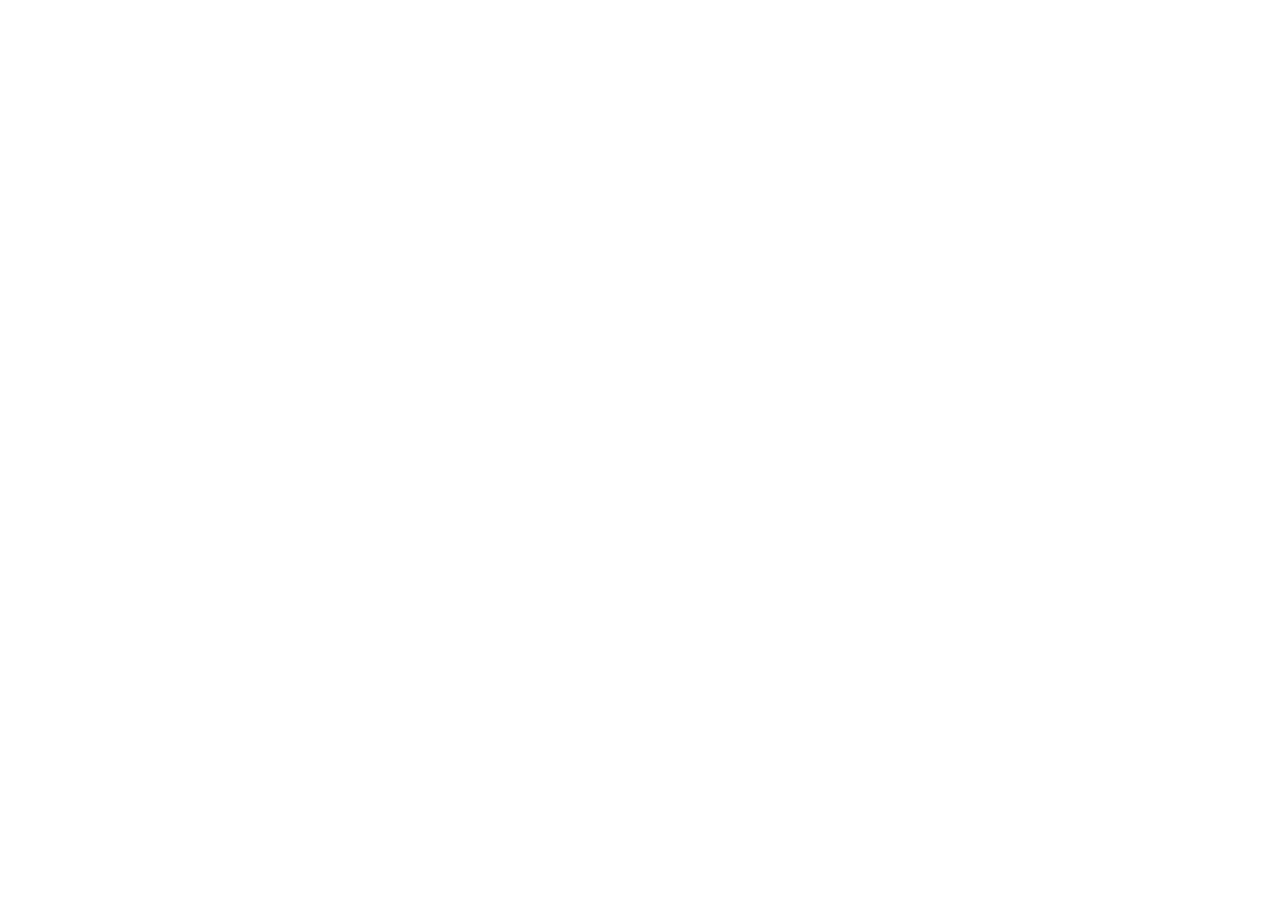
==== commit 567b3a3b: "Starting new Project for upgradation" ====
--- a/index.html
+++ b/index.html
@@ -1,247 +1,24 @@
-
-
-<!DOCTYPE html>
-<html lang="en">
-<head>
-    <meta charset="UTF-8">
-    <meta http-equiv="X-UA-Compatible" content="IE=edge">
-    <meta name="viewport" content="width=device-width, initial-scale=1.0">
-    <title>Jayesh D Bohra</title>
-    <link rel="preconnect" href="https://fonts.googleapis.com">
-<link rel="preconnect" href="https://fonts.gstatic.com" crossorigin>
-<link href="https://fonts.googleapis.com/css2?family=Baskervville&display=swap" rel="stylesheet"> 
-<link rel="preconnect" href="https://fonts.googleapis.com">
-<link rel="preconnect" href="https://fonts.gstatic.com" crossorigin>
-<link href="https://fonts.googleapis.com/css2?family=Anton&display=swap" rel="stylesheet"> 
-    <link rel="stylesheet" href="app.css" />
-    <link rel="stylesheet" href="app.scss">
-    <script async src="https://pagead2.googlesyndication.com/pagead/js/adsbygoogle.js?client=ca-pub-8539425706579362"
-     crossorigin="anonymous"></script>
-</head>
-<body>
-  <a id="resume" href="resume.pdf" download></a>
-    <audio id="flip">
-        <source src="fliip-page.mp3" type="audio/ogg">
-    </audio><audio id="flipover">
-        <source src="pagesflip.mp3" type="audio/ogg">
-    </audio>
-    <span class="navbar">
-        <nav class="navel">
-            <span class="Home">Home</span>
-            <!-- <span class="About">About</span> -->
-            <span class="Skills">Skills</span>
-            <span class="Name">Jayesh Dutt Bohra</span>
-            <!-- <span class="Contact">Contact Me</span> -->
-            <span class="Achievement">Achievement</span>
-            <span class="Blog">Blog</span>
-        </nav>
-    </span>
-
-    <div class="container-main">
-        <div class="banner">
-            <img src="jdwall4.png" alt="" width="100%"
-        </div>
-    </div>
-    <div class="wrapper">
-        <span id="explore" ><span>Explore</span></span>
-      </div>
-      
-            <div class="tv-container">
-              <body id="wrapper" class="on">
-                <div id="screen">
-                    <div id="content-holder">
-                        <div id="content">
-                            <div id="app">
-                                <div id="channel">AV1</div>
-                                <div id="text">In Development</div>
-                            </div>
-                        </div>
-                    </div>
-                </div>
-                <div id="power" onclick="power();"></div>
-            </body>
-            </div>
-<div class="windows-container">
-    <svg xmlns="http://www.w3.org/2000/svg" xmlns:xlink="http://www.w3.org/1999/xlink" viewBox="0 0 1920 1080" style="    position: absolute;
-    top: 125rem;
-    flex-basis: 100%;" >
-        <style>
-          .st0{fill:#b8d6a2}.st1{fill:none}.st2{fill:#1e3a50}.st3{fill:#cc2133}.st4{fill:#f46658}.st5{fill:#fc3}
-        </style>
-        <g id="Layer_5">
-          <image width="245" height="393" xlink:href="[data-uri] GXRFWHRTb2Z0d2FyZQBBZG9iZSBJbWFnZVJlYWR5ccllPAAAKwBJREFUeNrsnYty4zquRUFZzjn/ /7PT8UO6NVXRHTaCFylKFqWNKlW6k7Q7sb20AXATJEIgEAgEAoFAIBAIBAKBQCAQCATibJHwFGz2 HM54ahCA+vzPF0BHAOoOnqcapQbcCEB9oOen9jmbATcCUB/nuUkrn7fZ+DvARgDqDwKdAsBb4M4A GwGojwF0/jE56m3BPAchRyAA9UZAp8CfpedRgtf7M8BGNIkRT0EYaOmKpN8zu/Kvc3VPABsBpd4H 6KEAbg3m/Jqg2AhAvS/Q0jUoH630exJAlj4HsBFIvzeCW0q5Bwby4ICdQ5qDnH4+5l8bsu9JgBkB qNuptKbWg3DdGNg8DZ8VdX5n3zdlSj4wxU4Z5AAcAagbKLUE9C2D+SaALkE9sStlYOcxsc8BZASg bqDSljrfjCsC9Zup9Fuov4dMvfPPQ60RgLqxUi/wjtnHUQBbgvqdQf1i9TeHdwLACEC9jUpLafdo XLlakwD1cg0/YJPwfXOmyglqjQDUbVV6EFR6AfuefbwzxR4E5Z1+QNZUelbARl2NANQNVVoDOof5 K4N6ZCl4DvVLgT7/ntmBG2qNANQra+m8u31jMC9AfzGwF3AXELlKPwVItWWvgeTNHggEoG5QS+cq vYD8jwC2BfWTYktecwZ0glojAHUblU4kN8hylf6HgZ2rNYf6qaTm0hp2rtIz1BoBqNurtAV0ft1Z XZ13vq16O1/uutFvkwrUGgGoG9TSWsf7ztLvf5li5/BSBiv/vGRI4cteg6DaCASgrlDpRHLHm9fT C9T/MqhHln6/mErPDOaXADVPw3kdDpVGAOpClZZS7y8Baq7WGtRjQKVfDOp3ptY8DccgBQSgXqnS Uj39L7vyZpmk1LnS5iDzK19G4+k3gEYA6gKV1urpO/1en5bAXpplee38FqCeFKifP6/B8v28tpa2 dQJuxKWhrl2XHklexpLqakmpn0Lq/c5AfmY3DAls6ecFxAhAHVTpGwNbc5DxelqD+k1y1/vFoM7B XmpwvsSlbfZA4wxxSaijKj0Y9bS2Rs2XtfJ16kWpeT29AP318/FBv3d88QEME9QaAajLVVpKu7lK a+YTDeqBfjfOnj/f/2RwP4O1NUGtEVeGOrITS1JpL/W2XGV5+p2vT79Z6v1Fvxtx+U1FAhvbMhFQ agPyaIMsT721DR1fhlLzevop/LsH/d0w47PQpPQbgwkRl4NaUmkifQlrDCj1lwD2PwzqPN226mm+ y0tTa215C2vXiMsrtTW/20u9+VIWBzLffpkrtQT1l/LvNbWWUnAAjbgc1J5KW0CPAZXWlFaCOk+9 74HH4Gr9JrsTToAbcWWl1kb+al3vO9mDEfglpd+S6cRS69FQa5hREKipye56a7V0qUJrQxKIQW09 vtcFhxkFcVmokwN2ZM90NE3mAGpQv+nvjvrD+T8eJHfCYUZBoKYme03aqqXvCsxf7PslqPl6cp5+ 19TVMKMgLgt1KgTbcpD9Uwjesm/aUuqR5J1fViZgucxgRkFcrlEWORcrApoHND96J1fLmf7XxV4g vRsQfwn/B8woiEtCHbWEevPHvhS1lgb4S8BRptQ3BnVUqfO6GmYUBJTagLt2XdpSUEup85raOuUj koLDjIK4FNTR5StrXdpbyroLDTLtjOp8bveSLo9KbQ0zCgJQV6h0dDfWPQA0P8JWOqOaH6kzODW8 lpLDjIK4JNS12yu1aaHWMpbWvMovctQ68n9HtmTCjIIwYziZSlMA6GjHOwJ0Ej5qXfe1/790M0lC Co6AUp9GpYnsTRsldXQk9dbAys/BGrKUueRngRkFcfmaOrq9Mj91o9SLrTXIpAPlI+n/SOWdcJhR EKdOv5Oh2qVK/Q/5GzbyKykqHanrtbniNWaUQclWCOk4oO4R5lKgLZW+G2l3tJ71ltUsi6plRtF+ Hu1n0Z4jBKDuCmxLFa1lrDvZ1k0JIq7S1g0mGT9TZFnt7mQNgwI3gAbUXcMc3bgRaZR5abel0hzs IZg9rPGdD4GfCXAD6i4bZJoltGQIQsTjbS0laZ+TGnfa8tbdyCBGQ60toBEXi7EzgD2FltLu0iWk ewHQtXW+1MCDGQVxeaWusYR6DSlJoT1FTIGfbwszDMwoiK6hjppNaiyh0QZZNPWO1PulxpjIfm6p WWZ1xRGA+rAqXauC1nrwGGiOaU2oFMgmWphRSksEBKA+tFoT+UfSanuYvWUsrdtdmt5KQJcccg8z CuK0ULeaP1aa1g6GUpMDSnKyCphREKipBUjWzh+TFDGyLu2pMgVvQjCjIC4J9RqzSclAwWgtTUHA icqW4GBGQVy2UVZiNhmd2rnGEpqcG0/kZ4cZBbFpjAcHOKp0ntnEMndE90tTBSSSAQRmFASUWoHb M5vUrkuXLA9FGmUUaO7BjII4PdQtzCYlRg6v0bQGjshea5hREJdT6lYqp1lCS8wm0Vo6BQCHGQVx Kahbm020z0W3VqaGNyavPwAzCuJUUB/FbNJynTcy1AFmFMQlamoif+zumsPuas0mW5QTnhkl2vC7 kb8ZBUAD6o/CXFpPrzm50jKb8PCWg2YDZg/stSaa6Ew1wA2oD9cgs1Raq0WjZpPIm302rmi/oMaM Yv1+lnUUDTNA/bHGmLXD6Ub+8o9WV5cO59/7hhU1o1hgj6S7zCLz1RCdx9EdZZEGGbeErln+8bre c8ObVzQFLznXOj9Ub3GZWSdlwlEGpf6ISnupdyuzSS3Ipan3XHDjavE7RueVQ62h1LtB3tJsooGt zfKOgD03+F1TpqTa79n6mB6CWgPqPVWaNqw3PQWjAoBn4/usMUcW2JFmoNU3eBh9g4ml4TNhoweg 3hF07bC72s6wZTbR0lEN4tkBOzE1LLmh8ZMyx2BD8G6o9Vt4PqPlAgJQN6+p1wwUiJpNPKWeWf2s AS79PjPpa8KzoNQz1ZtRNIcZT8En5QYGlQbUzWC2VKvF6J/RqKUjzbFZANpTudJ92Nbwh1Lr6IOp df7cSWDPQnYBuAF1M8g9X/Sdyn3R1izvEoWeFMBJSLcjp2JGf38v/bZuZvcfpX5ljzexFBwQA+rN U+7o2m1JGmqZTaTaV1qqmgy4PdVdPkZS9Uhz0Pv9H6yu5krtrccDdEDdTKXX+qE9S6jnHtPUeRKg nhyohwyOvF62AC81o5SUHl5tDYgB9aaNsWhzTEtH1wwOmBnI2qWpNe/e3zKgif5ek5YaaVEzilZu aGq9dMJzsDHHDFDvptLeEIS788a2VDo5Si0B/WYf84vX1BzIvKM9V4AdeQ6syanaEIUJag2ot1Jp ovVWydqtiBQEWrq4WqcM2IGBfBOei4EpYhK+1qKv4DnMJqW3ALUG1KtVeqDYck7JMpZ1JK1WR+dw v39AkD5OQl3N62GeqpMAz6DAk9jjlPrB8xRcq62TkC0AYkC9Sq2jdWTpMTraeB9rAwOHeQFYurha SyDmP79We8/kL4e1GN/E16y13VszyWvXCEBtwuwBvdY9NlL5xg0p9eZgP3+ul6DWxFJvDrSUmbyV mxwvR6aVz4un1jCjAOqmYFsbGUpUes243FmAWgL6kUH9zL5nZg2wIfsZJkGNta7/XPD8jJXPzZP0 jR4zgAbUa2FucdidtozlHUlLjlJLQD8ytX4ytSYF6i8DaGmDBQklQv68aBs9vqjcMvsme4gCAW5A XdsgKznsLjITW9tiaaXdmkrnED8Y3C+hruaWVk2l859J2wpJZPvgR4rPCOeTUbgfXHo9ADGgDjXG 1h52Z9XTY6BBpoHt1dILzN/Zn5evT/S3gSNXQgnqwWlUSWptNcxGqpukikP1APVmKl3b8fbqaW1K qKTSs9McW4D+zsB+ClAvv8OdKTiHUjo8YDbUOm+YeXvLI89TpBMOiAF1WKWjTaAaBbo5tbSn0pOj 0v+9/ggpeA71yNLy5EB9C6q1VFuXmnMeThccZhRAvUql9z7sbq1KP36AztVag/qlQM1LjDf9nh9W UluvOVTPm2MGMwqgDqk10b6H3XnbK6fCevo7A3tRaw71PfscGU2uF1PdSQFb2pa51aF6UvoNMwqg /gWzBfRWh91F16UtB5kGdK7WLwbwTVFv3hVf/g+u1hP9HjFU87zVWEff5LvMCHBDqbc47E5SIsvj XeMgk5ayuFJ/C0q9/A4Tq4WlVDlX6/znGJwUPFGbMU/WuCOYUQB1COZWh91FLKHR3VhzIO3mne8c 7AjU0u/3zBQ73+csHQygNcxqraMwowDqXRpkrQ+7i042eRsNMg3sP0IHnEM9k7zj7M4ef2Rge936 0mVALeuBGQVQVzfG9j7srnayidX5lpRaS7+XRpnmMOOTPu/sxiI1zCS1lmr1F/lLgXeCGQVQN1bp rQ+7k4YKWjBHgLbS8KfQKJuYcktQf9HfO75Ka+vla/le6xIzijTyCGYUQF2s0p8+7I4ovjYtWUO/ hT9LSj0ZKv0QYJJq63zUkKXW0SGFtcMJYUYB1Cbkex12FzWbTBVg8z8vUE/095BBYjX2/efffWVg 5/8PT8P50TgwoyA+AvVRDruzut7S3DGvQSbBzKHO02+pnv5mav1QUvBRScFhRkEcSqn3OOwuul86 AvbDuL4NqBP9dpLlgPF/lw9ceCkNM5hREIeuqbc+7C4ZtZ+Wdksqbam1NDBBUurkQC0ptlZbw4yC +AjUnz7srnT0r2YLfQbUmsOfQ823YY6ZElqPIw00nAhmFMSB0u+jHHZn+byXqxTmhwJ1ot9OslF4 7Kdxg+BqDTMK4iNQf/KwO28ZK5J6e2OLONx8sihf0lqeiyeD60u5QSwpeK7W3AgCMwrio0q952F3 ntmEjNT7rdTR1t+fQsdag3pQlNpK5Z/Z7/kmmFEQH4D6aIfdefW0NqT/aSjzQ4GZzyhbGmV5+v3M 6uqvwseHGQVxmO733ofdlUwJjZpNtGaW1tTih88PFLOd5jeSL4IZBfFhqI9y2J1nNrHmeXtAP4y0 +6VAnf/+ORglNw+YURBVMWyo0p867E7reE9O2h1ZvpLO0uKnYErd9ZfSAfdqd+mxpayAqK0ZpWai jLSkiThBTe29uT512N1kQGZBJdW6UdBSlraWZAVfwo0HZhTELlD3dNjdm/RlLGvpSut4SwpNSke6 xOACMwriMDW1V0d/+rA7rzlWAzTfk81j+byk1iU3EphRELtAfeTD7iLzx7yOtJZ6a+l3noZOGdTv TK21IQzazwAzCuKjjbIjHXZHgQZZBCrpdEutlp5InqiiddxfTtPsafz/kwCUlvpHBlGUlEGlHgFE J1D3cNjdbHShI3VtiUpzsNf+/4/A/z8pNXb0dVljRvE20SSngYnoQKmPdtjdmvljaxpWs/MzvJzO u7c+LjXnZketW5tRSvsbiA6g7uGwu+j8MSn9Lm2OzYGrtgSw1sctpaZAJ7ylGcVaswbgHSr1kQ+7 i5yNxRUxkvq+hWbcHPgZvKwBZhTEIWpqomMedufVsaVWzYhS19xcoin4y/l5vBS8pRmldDYcgN45 xgqYLaCPctidB3akni6tpSlQ45dOW4EZBbFbTa3V0Uc77E4Dp2Q31pul0FrKq6l15BC+ktFJ3nq5 1zCrNaPw0cze6wOFPjjULQ67iyjBp+aPRbvNmjJKNa2VOVg/m7Vuzs0oUcXWzCg3WmdGuVFsCg0a Zx00ymrNJl8BZSi1hBK1nT8WqV35/2s17ay1a5hREB+BupXZ5MtRg5Gpx9rD7l6B9NuCRlJCDR5L udfMR4MZBbFb9zt62J00zWSvw+7eAaCt9PbtdJmtBpkFdHQbKMwoiE2grjGbHO2wO2/+WInhRKud qQJumFEQh1Nqa7KJVaPxN4hlNtnqsLvIkpEFi6WIXkccZhTA3UVNXWI20VK5LQ+7i5g7nkH1s9ak va/BjAKgPwp1zTE6W5lNIqBEDruzGmWaUlt2UFK632R0yvc2o8wBpW5lRvFKJ8B9sPRbe1MMRsPF q9H2POzO63xHU++agBkFEO8WY2WDbLlKxhVFjqTd+7C7aHNMS7+tmjqRbkZZjrwdqN6MgskoiGZK PQSUOnLW9OjUY1uaTTSVlurpqQDmErWGGQXxUaijxhPNRRY9F2srs0nJZBNvF1YU7DkANMwoAH0X qCOpd7TRcnfSNQ3oWrPJ2lneE+lGjrlSpefC3wFmFMRuSk3kr09b5057zbEWk00ih92Vmk3WNsis rjjMKIiPQO2tT1tqPbIX3Rso2GqySYshCLOzPFUDN8woMKMcslEW3cjBIY6eidVqskl0R1ak490y ejajRLvhNwVsmFE+CHUKXJFabDSum9JJL5ls8iLbbOKl3JHNGy1VOmpGaWFz3cKMUrInPtIJB9w7 QJ0CSj2Qvqx1C4BcWkd7ALwCSz58J5ZmNol6u1uqdcREs/a8rxozitf09M4RL1mqRHy4URZJwyXA b6SP/B2Uu3Y0VY0e7F7aWGqxPq2pdc1kFO9EkZaTUaTlLa2ejhw9LB1qiOWtD0AdTb8ltb45VyQl szremtkkqmZaU2lqCHOJWvdsRuGmojvF/eCIDzfKSLnbSgrswazduUtT1KOYTaJq7Sl2aUd/TVef aFszSiQFh1p/EGqruZICQA+FQEtd7x7MJjVwe8f0lLrMImaU2amtJaBbm1EA8c5Qp2AnfKi4rAPj raWfo5tNSoH2+gatDiJoYUYZnUaZNXPOO7UUar1zTR2ptYcCyJPxopKi0DP1ZTYpaZxpfYPIkUFW luJtJSVqY0bxttVahxwOAPjzNXUKdMI9kAfyTSb86tlsUtIwa2lG0bISL/1ea0aJznFHTb0z1Cn4 97TioiDYvZlNSlT6E2YU6ybWwowSPXEF1tEdobaATg2AJgPo0gkhvZhNStTaq61b9RCiu7cGpwMe 6YTfWQoeHVuF2KH7bcFNVK/UVlc4Ysg4mtmkRq09M4o1x7ym2x/Zax2dQ1drHS15fyA2qqmtFKnU 15sKO8G9m01K1draXtp6XV56bUrMKGuGKMCM8iGoIyl5chTd6nJrNeVeb+otzCZRtfYUO1J6WI1B q/SImFG8MdBaLV17+CHU+kPptwaodddNwTe6tbTTo9mkBm5vMkrJ8hZf07eW8bTXMnpggzXXPTpE ARA3hDoFoa0B39p5VdIo6s1sUgo0kb/VNLq8FS1BIu6yyIENJTPCMcfsoEq9d+e3Z7NJSeOMKL6D K2odjQ5RsOC+Ud15aZEU3LIMIz4Ede0LYTXIrN1YPZtNSkuQEous5zDTgJ4UoIn0GeE1p7GUnD8O le5IqWfnTTwrzaFezSY1N7Zo47AmBY9MR5GUWquta5e3IqOhYUY5ENSeckfXZ61TK3o2m9SWJDUn kXg3ukhtHT0MMbK8JU1G8cwoAHpnqFOjN3DUHtmj2aRGraXsZaK6Y3oiz0u0aXYz0vAvancoIuaY dZJ+R9dmvVG5ZzCb1NTWb6cTHpmM8gpmMR7Y3vlp2udwqN5Ja+qSqR9nMZuU3vAiDcSobTZ6blh0 95Z10mnN8bclY64A+oegnkk/t9nq8HoqLb1JezObrE3Fa7ZlepNRImv3vGHmTR0tmRGOOWYdKrWm QlK3O3rOdI9mk9rnrnRYRCT9Ltm9lZzaOrpuLU1GgRmlQ6hLR/iUNsge1J/ZpESlvWaitGYdbSRG l/m82hqH6l20po7YINccEter2aT0edPGHUVS8DWD/3GoHqAWFXAO1NM1/uaezCYtauroen4ks4kO /tfScByqd+GaOtrxflPMQXYms0nt8+cN/o/saisZ/F8zx6zGjIJD9TqqqSP19JP8CR+9m01K+xB7 HWxQAnZ0jlnNEhfMKB0qdem5WJGOt5Z2Tx3BHIHb22v9LATbG/xPBSm4ZkbRlrtgRukM6rlCpbWD 1ks9zT2YTUqBpkD6XdNgrB13pJlRrEP1vA44zCgNYvxgPZh/XZqWWdLBjaxJz53ALD1/iX2ssdZ6 tfU9e4xb9rhWo2r4+RmW7y81oyzX4+d7nkpdPTGYZ6D7+fSblNQx6iArrQln6tdsEr1Bthz8bz2P JdbRFofqwYxyUKW2lmX4pnxv9O3agfVEx1/Giqh0DlQrz3zkeRzo9xhhLQ1vYUZ5/vyb189jvTOw Z/r77HLEzum3ZTbJ06iS0ydqfN5ne/FLp45GJsTkKfjr533xJtvZlbJsb6ZtzShS+p2Umx7S78bw Wg2eNecvr5lB1qtKR7Ieb4ZZidMsakbRmmYwo5yspp6NzneLLZbPAqDPrNJe89Ezo3h7rUsaj0Ty HDOYUU6Wfmtwc5h5PW2tTUtvyJINCT2rNK+ticrOtS49rD7/d6PSCZ+VunorM8rb6YQTq/cvn4oP G70Ba1xQJc2xJ0sRo+urZ1Bo64YJMwpiF/MJ3wvsHfgmveEib7rezSalQNeoNcwoSL+rINbedO/s JpJ+3iQtdmOdrTEWTcUlM8qUpcwwowDqTbu1+d1+iYn0zf1Piq2pShNBrvQC16wuWBnRF/02o+S1 df6aJqdh1tKMIq1ZT6QfiXxp0LeC2qr38q9JaeGT4hv6tTE8Z1VrmFFgRtkN6llRDr6WmrLPv506 r8ZBdsUXF2YUmFGaN8rmQNrtHfDmpd3W2B1rKeusNTURzCgwo2yk1N64Iv5GizbJvCH0Z5k/tpVa tzSj3DOl1tLwxEqB1maUJ3sMnoJzhb60Wt+MZoe2THEL1EbcGTSw2i9Xje+f6092/Sf78/J16TRL XqefXaUlRaTA66YBJtW7N+HjQLHlJK+/og1OfCvZReSUFetmfkm1HhupBAWUIilNsrXH6FxZpXmj KN8ws9aM8kXy8tZbaJbNiiisNaM8su+X1Fq6uVy+YbZFo0wDO2+ivKncEnqW+WNbAZ1oezPKqKTg SckiJDPKi9aZUV4Z2Px9wLOGSzbOatPvW/Zkay9Enr4tMTHFeGTpNU/BrbRbsy9erfudjI+RUzUi KfhNSMUjjSovFZ8CKTh/raObdy6t1qVQD6Q7hLRTFxJTkQXqXBk4zH8yoLWOrLWUNV8Q6uS8loOR Dltga8P2rXOvkpLFScucU0Fd7dXWZHTkkX4Xdr69u/DypiLW+S6Z523dna+8Rg0zCswoTbvfI8Xm N1Om0lypefqd/91qlvGxSFcNSa2To9JDMA2XNlXwo3Eiaq3d+L2pqK+AYvPuutbAA9SBmppDLW2Z G7LHnRSVloDmqlFy+sZ8YbDJAXxwXsvR+bs2tMA7zM5rpLZMwbX3QQLU8XXqUVFqPqFipt/LKt/C JaWBlqsJ4av1YKj2GFBqbQukpdjESoOZ5A0oHO5XEGxtcqxUjl1KrT2oKXuxbkZzJZJ6S7uyvrOP fwS4tXoOKi2DDTMKzCgm1BTomo4C2FLqnb94T5KXs7hSWzOzoNJxtSZBsTmU0U64tbw1sIZotLbW POvaSaYvkpe3ej9iadf0u2YZJL9786UsqfP9zVTbWsLSXGSA3AZaUmqtWXYzUnCu1iUHxXubfrwN KZHz0rysLV0Jai9lk8wLWiMlKVBzpX4IMMNs0katIzdqmFEAtdo1lZoo+Qv6JnlnltQYe5Dt976y 2aQmBfdUG2aUC0OdjDu7NhSO19Mlh9+9yR9+B5j9N6z2mqbAjbq0G66de6UptLUBKNIJn0gea3Xp JmoE6uTUYNaLOrPONzeePOm3v9ub642oa5jBjHIRM8rNuMtHUrXBuUvzF8k6CC+yzZIIy1hr1JoI ZpTTp+A35y6vpWtSo8WCmq9RS8P7pWNVpSEIiPVqDTPKBZVaMp9oQGt351mop7WN+pERwDCblIMN M8oFzSgW1BRQas14kL9gb6VR9mR/14YLQqXbqrX2usKMcrH022qwJCXtlpT6ZYB99ZM3tlZrmFEu otYlUA+GaiflDqzNn34pF1R6O7X2eiYwo1wIauvungygpc73OwC0NyEUKr0uBfdUG2aUCzTKktE5 1VJvIvt41TfZh93B390ebK9hBjPKBZV6MMC2Uu/JeCFexh0W6fe2DTOYUU5qRiltlFlLFdIapKXU mg3U83cD8HZqbaXgMKOcEGorZbOeBO20S6/pEZnljdhGrXsyo0TBfguPcwkzyi3wBoisd5Jxp52U +ihy0B1Uui3YZzaj1Kj1KRtmUagtsMmBWmpgaH/GgXf7qzXRcc0oc7Dh6llHL9V89aD23hQRqKXa uqQpBpXeRq3PYEbxwJ6UhhmdWa1vzi9lHS4efTE0gKW/Q6X3U2srK+vRjMIbsCVZ4Knea7fgi2/d yaxD0GcH4OhaIgDfLgX3VLt3M0rNKanpClB7DQ4rBZ+dVBtGk8+A7TXMjmhG4SUczCgFUHtqbQHt qbZ1EeD+WMOsBzNKpGFmdcO9994p1DoCtVdHR6CeDHgB9HHU2krBj2xG4dbjt6HWE2uY0dl6OLeC F99ralABsNrnAPQx1Lp3M8qaIQrdW0dLoPYUO5J6kwM1gN4X7LOaUTy1trLH7lPwW/DFb1VrE/lO MQD9WbUm6suMEp1jFt2S2f3771b4BvDS8jkAdQRyxP5qfWQzCpFuRim1jlqKHXnvnwbqaCqeglB7 oCP2V2sN7COYUaLW0RK1Pu1y6q3yTbDmbjYHP4f4TAruqfYRzSjSxNqoEWWik80xu618M6wNwHwc sL2G2afMKJJSRzZ6WHutTz3H7LbBmwIwn6NhdnQzyhr76KnnmN02fqMA3r7V2krBP2FGIdI3C9VO Rskfj+gE1tEb3s8I6seMQtRmeSsyoKPbOWaAGkFGs+zIZpQ1M8KjnfAuzSiAGuGpNdGxj+mpXd6y NnoQdTzHDFAjrFqa6FhmlByyyYF7rcus2+UtQI3Q1FoD+xNmlJYzwk9/qB6gRngpuKfae5hRJKUu PVQv2gnv/lA9QI3w3rCfNKN48Ky1jp7yUD1AjYg2zPYwo1id8FZzzEpnhGtAJ0CNOINaWyn43mYU HKoHqBEN1fqTZpRWDbPTHqoHqBEW2Ec2o+BQPUCNaKTWRJ83o5TOMSu1jkrDE7oxowBqRFStj2xG qT1U75RmFECNiKq1BvYRzSjW2ejSAIVTmVEANaI0BfdU+1NmFKIyM8qLTmpGAdSIKNhew2xvM0rt EbiRwYRdm1EANaK2YfZpM4qk1q0O1evajAKoEWvU2krBYUYB1IiO1RpmFECN6BRsmFE6MKMAasRa tSaCGQU1NeIUag0zSqz/AKgR3ai1BjbMKIAa0XkK7qk2zCiAGtEJ2F7DDGYUQI3ovGEGM8pB1BpQ I1qqtZWCw4wCqBEdqzXMKIAa0SnYMKMc0IwCqBGt1ZoIZhTU1IhTqDXMKLH+A6BGdKPWGtgwowBq ROcpuKfaMKMAakQnYHsNM5hRADWi84YZzCgfUmtAjdhSra0UHGYUQI3oWK1hRgHUiE7BhhnlAGYU QI3YWq2JYEZBTY04hVrDjBLrPwBqRDdqrYENMwqgRnSegnuqDTMKoEZ0ArbXMIMZBVAjOm+YwYyy k1oDasSeam2l4DCjAGpEx2oNMwqgRnQKNswoHzCjAGrE3mpNBDMKamrEKdQaZpRY/wFQI7pRaw1s mFEANaLzFNxTbZhRADWiE7C9hhnMKIAa0XnDDGaUjdQaUCM+qdZWCg4zCqBGdKzWMKMAakSnYMOM soMZBVAjPq3WRP2ZUaJgv4XH2dyMAqgRn1LrM5pRatS6ecMMUCM+pdYa2Eczo1jLWy/lY8nadfOG GaBGfDoF91T76GYUD+xJaZjRVmoNqBGfAttrmCVFrY9sRnmRbB2NpODN1BpQI47SMCs1o3i1tWVG iaxbE7Uzo0RS8GZqDagRR1JrKwXXgK4xo3gpuKTU0iaPQ5pRADXiiGp9ZDNKpGFmdcNn42qi1oAa 8Umwo2YUbXnL84OPjRpmvMn1dsCWmmVSCj4JNxAoNeJ0ak2KYt8K6uqWZhQi2zpaUl9H161XWUcB NeIoah01o5R0wjUzSqLtzSieWlte8FUpOKBGHEWtNbBbmFG0plmeDRDVm1Gic8yiWzJXpeGAGnG0 FNxT7b3NKFYaXmsdtRSb1jbMADXiKGB7DbMezSgRh1lz6yigRhy1YRYxo4x0HDPKRH4X3AObWqg1 oEYcWa2pYW0tqXWiNmaUiWy7aCQFb6bWgBrRg1prZpTS5S1v3XooaJittY9uNscMUCOOBHapGaW0 trbq6mgKTiQ7zNZMRskfjyjmDQfUiG7VmkgfJVySgnudcG+v9RxsmNUc09PUjAKoEUdVaw/oRPHl LU2pSxtmFAS7ZSe82IwCqBFHVWuicjPKSOXr1pEUPAlAa2l4RJ21Y3qaNMwANeLoKThR2bbMCNDR NNzrhE/k7+KSxglHzCgWzAlQI3oEO9owu5G+2aM0Ba81o5Qc0VNy/lZVwwxQI3ppmEXP3iqZOBrd ay0BLSm2d1KmNfzfqq+lhlkC1IgzqDUJ4JUe02M5zbzh/ynYLKtpmHm1dVitATWiV7WW0vCBYl3w 0r3WmjJq9tF3pVprqXhRwwxQI44MttcF9xpmpZNRrL3W3rq1tF5tQS3Bnf/b2VBsNMoQ3as1FdTW rY7p4bW1ln6T0zDjGzyeZHfES6yjCVAjek7BOdySuyzaAY84zEoO1rOmokjqXAs20m/EKRtmRGWd 8FsB2LV7rUu7308Fbu0Y3KmkrgbUiLM1zNZYR2v3Wke2YmoqrYE9ObU1oEacSq1LB/+vsY6Wrldr 6feTKfR/r4cBdum2zP+PAe8ZRGehDSvgypgD9MhAehqfe1HZMTmRWWqa820g3X8eTfsBNaJbiD2g J6UxxSHOLw62lQJ7YGtdeQvymqOAQnADakTPcHs7pJ6FYD/JPyrHSn+tJbdEugVVU2UL8gSoEWcC mgLp90uoXzWwn4G61hvjazX5vGaf9P1F6gyoEb3D7U0heStNqmhtrS0tbXaoXcsY8T5BnADwKQC0 l4J/0e/15PHnsW4/j211wK0bD5HsQGt+OgegRvQGcWJv+kS+RTPaNOMp+PLvbz9/5nUxKYBa8M6B 74+UIOb3Iv1G9A76HABbg1kDmy9v5Q0zLx3XTsiU6vOSxwwBDaVGnEGtc4hSpqqeWmuQfwkp+HKT SPT7qFsNWn5zkYwpy8cmMANqxFnVOmpGkdSZX2P2GEN2s6CstpbmlGlzyCIH5nn20BlQI86q1kT6 8laNGYWDnv87az74pACqLbHVTj5BowxxObjzFHytGeXr5893+rsLLp1lLXm+X1Q3oywyhBBQIy4B dKpQ64gZJQc7V2vKPmqzvrVJJzW21CK1BtSIszTOklJX36jcjJI3zJbaOp82estAs2aSPYUMwRtn pJ3WIdXUM6BGnB1wojZmFEupeT0/BZX5SbYl1XKwSb8jlBpxapWmrM5tYUZ5sNp6FKDOT9GIQGyB XXLELdJvxOVAb2FGyb9+V6BOWVPuZdTtkc0jkWmiRGiUIS6q1rVmFE2pHwLUc9Yom43HK908IjXL tNR7BtSIq6p1yWQUCez7z9c0qCcj7S4dzLBqKQtQI86m1lzFWplR7o5STwUp/YPi44EtsNEoQ1wS 7lIziqbWHOoFZJ5+P4JAa42yyBo1amrEZYGuMaM8g0pNilI/gpfX+Z6VmhrpN+LyjbOoGcVTaw71 zJQ6CrW3nKWNTcKGDgRCqK9r16y/lXp6Umrq7+zffReotAV0cWCYP+JMoQ3+jx6qJ83n5p5vot8d 9fxm8Idd//m58s9ZkK/adgmlRlxBrSNmFN69/v5Ju3Olzmv2t6LUfzKVltRaGpfkgQylRkCtFbUm sk/SsBSae74lh1oO8h/l4qBHJpdSaSoOpUZcTa1zKJeNGlJdvaj0SL893/nneE39R1FqLdW2auqq uhpQI84IcYkZhafgiy1UM528M6iXx5bU2gPaU+dqsJF+I86cgmsnYEQOs8u/zm8aE/1eEvtmSv2H peI56NZhfEQru99QasQV1Fozo/C6eDna9sHqat4k4+6yN0vb/2R/5kqtHSpfeqwPoEZcGu4I2Bzu G8nr0y/67S7jUEvpd+RgeaLKZSxAjbgq4IuyLul3vi1zgfVpqPQC9Sio90uBWjogQBqEUJ1uA2rE FVU6r7U1tX7Rb0OKBLW2bv0S1FpLvaMH76GmRiAKQOdDFAamuPwwvAX+HOp8Bxg/KCC/ag6zh1Ij EEG11tasB6bWmuFkpL+74jP9bRfVTgBZbhjWyKLVKg2oEVcFXdpvvZyVNQgqnafeowG8NCwh0iCb W/6CgBpxVbWWgE4/8GlQ57W3BrU02igyrqiJSgNqxJVBJ5Ino3hAS13xPAXng/xL5npDqRGIFWot NczyjxzqiX5vw0ykm1m0EcDe2CKYTxCIlWq9QEn0v2Nqef29QKg10aSJpe9PqDSgRlxdraX6WoP6 Tb+Ps6UsjdfAjpw7DfMJAtEQ9Ly+JgNqSaX5jWFmIFvbKzcLQI24slqnINQ5zHk9raXp2rW5SgNq BCCXFZfo93p2nnYnBf6Zfh9Fax1PC6VGIBqrNa+xJ/q9/3rO6m0LahLA1f4cPhcLUCMQdYCTAvdM 8kRSInm6CpF+YPzqMUWAGoEogzkpoM2KQks3A0mJtc9tBnfC64u4cEiQJvLHIVn1uQRvk9ljgBqB WAc2FQBtgU17Ag2oEQgdbA/mZMDpQTzv9csgEADbBz1as2sAz3v/IggEwG7DyBz8HKBGIA7ARSqE dT7SD49AAPB2Sg2oEYhOQJ/xlCAQCAQCgUAgEAgEAoFAIBAIBAKxZfyfAAMAc2hytZM465wAAAAA SUVORK5CYII=" transform="translate(-20 210)" overflow="visible" opacity=".47"/>
-          <path class="st0 Layer_1" d="M202.22 555.16l-16.06 35.99-.12.27c-5.13-11.56-10.26-23.13-15.39-34.69-9.62-21.67-19.23-43.34-28.84-65.01-26.73-60.23-53.46-120.45-80.18-180.69C41.09 357.04 20.55 403.05 0 449.07v-71.86c15.23-34.02 30.48-68.03 45.72-102.05l-.05-.1c5.48-11.34 10.96-22.69 16.44-34.04 41.58 93.21 83.14 186.4 124.71 279.61 5.13 11.51 10.27 23.02 15.4 34.53z"/>
-          <image width="331" height="406" xlink:href="[data-uri] GXRFWHRTb2Z0d2FyZQBBZG9iZSBJbWFnZVJlYWR5ccllPAAAOQlJREFUeNrsnY1yIknPrEXTeN/7 v9odMPQXJ2I4Wy7rJ1VVDd1NKsLh3dnZsc3AQ0pKSSIMBoPBYDAYDAaDwWAwGAwGg8FgMBgMBoPB YBwtTnwIGDt7bi58aBiEJYPPw7YgQBmEJeNjn38typLQZBCWjMM/71qfiwuhySAsGUd/zp06n4+L 8+8EJoOwZBwOlCcApB4QFwKTQVgyjgzK8vMpUJseJBcQngwGYcnYFShPwD9rz08NitE/E5iMITHz IWC8GZTaB5KGL9VH+d9rNXoiMBlUlow9g3JKQNOCZPnxoMJkEJaMI4BS+5iMz14a/lAAqf0agclg Gs7YFTS11HuqADkFwCzhVwLy9Pdz+d+m4vecCEkGYcnYuqq01OWkfJwrYNbp+GKoyXvx+x6F8pwq hXkq4ElwMghLxmaVpQbKcwHJswJQDZaP6uNUALOMR/VrBCSDsGRsVlV6avLsfCCwvFeq8l59H0uh Lutfp7pkEJaMXSjLJxTn4vOsAFOD5b2A5bf8rG/WUHwQjAzCkrEnVaml37PzUapLUWD5/Jj+AlOU 37cUKvJEdckgLBl7UJWToiqfwLwUny+VwpwUpfj4C0hLVS4GMIVwZBCWjK2rSguUJSS/CljOVSpe wvLbgGn5e5YAmlSXDMKSsTlVWYJyqhRlCcqvCphPID4BV6vKmwI/y140ib5kg8EgLBmbUZVaB/yp Hp+A/EcBpgfLm2DWoqUA5YnqkkFYMrasKk+iN3ZKVflPBcxSXdawvBkpuubBLFXlQnXJICwZe1GV HijLjxKWJezu4tczS1vRWX6b16kuGYQlY5OqUjOg17B8AvN/lcIsoSgFBOtf14zqtb1oUlQmg0FY MjajKk+id8DreuUTlv+rYDlXafh3pSqXCpLfCizrdLyuc1JVMghLxiZUpZaCfymwrNWlBcsZUJXf FSzvhbqs03EuCGYQloxNqkqtXvm/6qNs8mjKslSGJSDrj9KuVKfhBCWDsGS8XVVa9cqL/PZXasB8 NnnK2uRdgeXDgOXt73P7+fvr2qW2/o3QZBCWjJerSstXOYtuF9LqlpqyvCkp+L0A5K0AsQZM7fsl HBmEJeOtqvJcAdOa2KnrlRYs76J3wb8rWJbAfNY4ayuRtWSDDR8GYcl4uarUlKWVgmsNni/56bN8 Ksu6XvkE5dffz1f5vcGoXiz8oLpkEJaMrahKLf2uVaVlSrdgOcnvhs/t7++/VdC8CVa7FKpLBmHJ eKWq9OqVUQruTfGUaXjpr7xXKfiX/G4glbDWgMn1bQzCkvFyeKKNnTIFtxZpfDnKUuRnvfKm/H9X +dnoqW/9aGk4D5oxCEvGaqpSxLYKzYCy/FKA+U8FyzLt9uqV9dYiS11aNiJ6LxmEJWM1eFr3v6MU vLYM1aAr17SVylKD5Zfx/1vqUkvFCUoGYcl4iar0QDkDqtJShhosyxT8AvwZtbq8i98ZF0KTQVgy RgPUOm1rdcE1danBrYRlnYZrZnRPXc6OuqRJnUFYMl6iLq3lvudORWkt/5UKlt6fH3XFaVJnEJaM VSApYPp9DhTlV6Aoa0O5Bsu7/OywX4OvcRW9M06TOoOwZKyuKqcAlBEwtauOFixrP2SZhrfULWlS ZxCWjLeoynpnpbUNPQO0595KT1nOom8y8pSrN9VDkzqDsGQMg6c3A34GARaBskyVaw/kIv91tZ/w uzhw/FK+Bk3qDMKSsWrq3XJf58tQl3UKboFMCmV5rmCJKsuybkmTOoOwZLxEVXpLM1Bfpaf4PGX5 TI8fYm9fR1NxmtQZhCVjVVWJ+iojy9BFfjd2zkqKX6bfS5E2l+oSBTRN6gzCkvFSVYluF4o8kHXq fZbf1p4alkvwdS9Oak6TOoOwZLxEVWa2C3mQjJou5YcE6hL52sjqNprUGW5MfAgYCXiiW9AzKfhs qMn6s9WF7/36GqRPSirOoLJkMFxVKeIvy8jUKZEU3ALWUqi7qUidM98LTeoMwpKxGjyRNWzPD6RO qZnPtfR7UlQdUgbQFg3TpM5gGs5YVV3WKjOrLP+ReFFG+XEyVCVSN7XukreY1CdDXQvTcsKSwcgu zJgBVXlx0m+0XhjZl7xRS8+kbn0/1vdiPUYMwpJBYLoqzrMLXcQfQdTgVKtKD9wn53tC7EuXQOVO BjQJSsKSQUj+giS6MANp8ETpt6cqa2BOoNrtmUufgO+J0CQsGYxwtDGz3BeZAfcsO9avaQ0ny0Z0 cRTv7KhLD5SMDwt2wxnZ0cZsfdBKv6P6oEjb4uEamjSpM6gsGS9RlchoY9RI0RRlpOBOwPe3hkme JnUGYcmAVKXImNFGtLGDpuCR+m0xzCP7NLUmj9clZxCWjA9Tla2qzfMzWqONSPPkBKjfESb1bKmA QVgyPlBdasA8B8BE7UJW9zub5mqgtOqXNKkzCEvGMEh6oETu62TT28lRlhIA6BSoYJrUGYQl4yXA HHFfR1NwiK8yUpECwp0mdQZhyVgVkllViRi+0VqlgOC0QEmTOoOwZLwMnqgJve6CRwZwZLTxFAAd +d5pUmesGjSlf66qHGFC90zf6L5KRFV6IF2EJnUGlSXjDaoyMqG3+iozNhykwaN9/zSpMwhLxmqq UiRnQs8YvKMGSQ90kF2XNKkzCEvGcFXZo8qs0caMCV1A0ETqkiZ1BmHJGK4uNWBmTejWr6Er2E4D fh60/kqTOoOwZMCQ9ED5ChP6SJ8isqyYJnUGYckYDpcSLKgJXQNmqwl9jbICTeoMwpLRBclsvbLF zI2Y0OuIbDeLA8kImDSpMwhLRrcCQ0cbrVofakJHILI4H8ibgrdggyZ1BmHJCAHibew5S2yzsVLX jAn99IKf11OWvSb11vtBjJ0HJ3g+W1V6jZ16tLHHZhN1wZdBPxcKzKxJ/fr399xEr1s+qq/JCR4q S8aBVGWUgo8yobcCMpuCL4k3BJrUGVSWDBieI03oFjCtW+AIMJcBP+upUH6jTOo3+Tkzfi8ex6X4 OakuCUvGjlWlSPvSCa/B41lrkDrlAoJyEf/chAfMNU3qWhpef2YQloydAbTuUKPrzDxQWiZ0q05p wXEJgFmCJ4KkiD6ddJc2k/pV9I1EpbJ8GMAUQpOwZOxPXY7wIKIm9EhZlpBcHHBqP0+tMrV6aPmz LoKZ1JHu+K14zO5KKk5QEpaMnUHSU1kjpluspgfa1FkUUEbNnOweTG+pcXYDfK0uvyXujAuhSVgy 9gXPaG76Ivm5ae8WeEZRPgxwipJ2n4AP9OdvLT3UNqJzkI4zCEvGzlJv1HuILsaNTNqiwEuzBD0c aEYq8fkZSdktVd3a1NI2qZdpPzepE5aMHarKTK0SsdCgJvRITT4UWD4CWE4FdMp6pAfOEmJPsLXY pa7F7y9tRDSpE5aMg6hKdAt6Dccv0eelWxbiLhUgrQ9LXdbd/HMBSpGfnkqtAZSd7MkY8b1UnOqS sGTsUFWeJWdEt2p2iAn9BIDyXn0uP0pFqkG/7HAvCWB6oBxtUhfCkbBkbF9VivSP/CH1yqix44FS +6jV5akA4VQB8qw8FpPY9p3MpiVvechV7Lrto1KXC9UlYcnYh6rUtgv1bkLXGjtRnbKE5l3+M3XX n8t0XEvBtbO09ZuGyM9Gk0h+Mzy6lu6pLu/y2/SPzrYzCEvGm9RlBAd0Ezp6ZsFbHFFD8glG7aNW lzUsayVo1TYXiW1HrSZ16/GoU3HLc0lVSVgy3gzJCJS90zqeCT2TgtfAvP39+FbUpVQpeA1KTTXe jTcPtCyRHYH0fJccgSQsGRsHpleby6jKnrOwiwJLDZTXApa34veU6vD5dZ7fw0NRj5YLYAEfnygN 90oTl+JnKksF1ggkg7BkbACSrbU5TT19CXa1EbULaaC8FuryVqlLMWD55YBSqxmK4NuXMqq7XAw8 K8oyWnpMgBKWjDfCM6rNWTaZaF2ZtYrNS78tVVnC8VpBs4RlqSzL791SleX3ZHWjRfIm9cycfFS7 JBwJS8abVCUy0ti6PKIGgdXYsYAZ1SqfkPxT/PPzvz/k59jg8+vfDVjWJ2q1Ge3sJUjPc2qpy+f3 WAJzEY5AEpaMzarK1g54VK+0rjZqqnIRv6nzBOWfApg3BZbPn+FSKc4adHV5oAaVOLVLxKh/kVxN t7Q5UV0SloyNqEqRXLc3czP7HNQqI1X5CFTl//v4V0nFS1jOVXp+CmB5dtSlKLDtXS4STfQ8RO/Q U10Slow3qcqR93W8Q11RrRJVlde/oCzVpQXLbwOWdanBW8orxptLWbvMzIt7m9SfwNQ684QjYcl4 g7rUgBnNgaONHW8LuiRUJaIsy1S8huWl+DURu5NdQkqz8AhQt2ydcEJP5vJOD2HJeCEkoxd97wvf auogvkpvYscCZakuvyswng21WXfJn1+jVpcPsY+dIVcgMzYitDNOkzphyXgDMLVu8LkAXctoo3Vf J+qAe11wzTJUK8s/irJ8/gyPCnDaadsSUuX3oRnUZWD5wtukHpnUCUrCkvECSGbrlT2jjeh2oQVI v+tOeAlMBJbaz3crFGZp4alVr8jvxlj5uFlXIL8aVPldeKeHsGRsAp7ReGNkg7G26WRT8BKYd7Eb OxYwn6l42RGvYVlbic4VKJ8fcwXMqHsfTfSgN8brTer1vLj2Bkc4EpaMlVSlpSitznBmT6O1hq11 E7rXCdeUpZWGPxs81kRPvdTiUgHba/R4I5Cz9FmutDs9D6FJnbBkvE1VRoshshvAI2BGkERA6aXj JSylAM2ipOAlLL/k5wajbO2ybPREVyAzN8ajk7mEI2HJeIGqjFLwntsyVvodzYIjKfifCpTXQFk+ HFV5ld+jh1rtspymydQus5vlr+J3xWlSJywZb4DnSBO6d18HNaE/GoBZ//MTlg/5eZxMqhrm5e// 91UAs/w6dTpeby/PjkDOMv5OD03qhCVjRVXpvbB772FbJnSvC67d1YkaOxoka1iWabhWr/xTqcur kYrPRipeT/VEd3rQRg8yL16n4TSpE5aMlQBaL7SIamwXAJRRB1yC9NsD5tX5+OPA8iS/J3dKcNX/ X7lI+Fv0Rs9Dfp96EBm7C9QyqVsnc+m9JCwZK9csR52NiEzoWm3NSr81VempS20RsKYsTwEsNYVp 1S4jkzp6p6fFpG7NrROUhCWjE5Ii2B7G1hd0rwndqlMiabi2Lb2GZb2ubS6Um/fnaIfQHpIzqbe+ EdGkTlgy3gxP7YVcd4jRVHGUCV27A+5B8uZA8qak4fXkzqz82d6fWavLrEk92glqNdJoUicsGW9O vdHFtZnRxmgOXEBl6anKKBWv7/CUavL5WNwqaH0pf0aZipfqsjaIt5jUvyU2qV+EJnXCkvF2VZmp VSL1NMRfGUHy4ajKm6L8NDjWHWwLlpOhLK+BWr3IzwXCqEkdvdODHjajSZ2wZLxIVWZrad5ZhLVM 6NqpW0RNlh/l+YhzlYbfirrlF/Dn1zaijEk9c36i9agZTeqEJWNFVXmWnBH9IvjtmMx9nYwJHVGV ZTNmqWqkk2DjkyWgv4QmdQZh+TGqUiS/d7GlXhk1dkRyJnSvueOpSg2W5c9fAicDZZrUGU0x8SHY narUtgv1bkKPvJVe+l02dRATegTKu/KhgfluqEurVlp32e9K7XJRFN1Ik3rLBnrNOsagsmQY6jJ6 0bZuQo9ugWu1s8wm9BsALw2SHsBORfqaUbFfinqlSZ1BWB4AkhEoe6d1ZqBW2WtCRw3olqp8GI/P JDnjO03qDMLyQ4Dp1cwyqrJlFZumKlETegQuD14PA5bPX9fU5TXxdWlSZxCWB4PkyJrZl5N+R/fA PWWZUXhXoFapGbUfBSzvhbq0lgtbypYmdUZTsMGzfXiegpqZtQk96tBGZyMkUau8C9ZYuSZrlQ/R ze/Wwo5vwcYo6ykh7WsvTgkAWbCcKYdkPa4MwpKqUrCRxuzEjqUqrcYOUq9sMaFHKbgHTC/9zyzs 8FTtw6hhon8vPSb1aHmJ1yVnEJZUldLfAY/qlfVOTERV3iVvQi9h5YFqcT4sZWl14hHbktZUWgJ1 Odqk3uJ1ZRCWVJWSM6G3XBw8B7VKy4S+CLazEpnV9po6C/AR1UwRdauZ4B8OMKPO+EiTuue5JDgJ S4YCzZH3dby0L3Nfx0u/r0lAaYruAarLSOHSpM4gLA+uLrUXZTQHjjZ2zpIfbfTGGzONHevUg6cq Rdrn0aNU/BssCURvZiNM6tnbRwTli4PWoe1A0gNlpF5aNqFn7utoSs5Slb2pb1QzHLGdnSZ1BpXl QYB5UpTFuQBdy2hjdF/HM6H3KjmrVukpOe0zqjBbTlhEfk9LXfaa1OsTxNHfDxUlYUlISm5v5YjR RvS+ziJjRhujlDcCZlQW8NSl13iqTeqowrRM6t4ZYsSkfhbfA0sbEWFJeEo83jgLftp25H2d3s4z YgKvv64YSjcavaRJnUFYHlBVWoryBL4Iv5y6pbWGDfHw9ZrAkdHGqE65OEqzd/SSJnUGYXkAVek1 drTRxqzpuQamdNQqWzcLPZxapdXY8b4/tFNPkzqDsDyIqoxS8Bal0nJfx6tVRsfIkM1Cd6cmKGJ3 eFvVJU3qDMLyYPAcaUL37utkTOgWMC2F1pPiLiAoxahb0qTOICwPrCq9dE4DpvVC05RlxugskrcK ZdVa1GkWp2bZUy6gSZ1BWB4EoPVCiylQlRcAlK0mdLSxk7ELZRZmoOm3yPtM6gugLEeZ1KMSCqFJ WH5kzXLU2YjIhF6/sJAaYHYTej3e+BDcloNMpdCkTji+LDju+B5IWsCcBqVxvSb0HoWGdJctb2UE Sm1LePl9n8Teoo6a1LlJnUFluVF4ampkEn0Lema0sdeEHt3X6Z3WWQJgokGTOtUlYflBqTdqas6M NkZz4AIqy28gDfdgo40PeuksAscIlDSpE6CE5QFVZaZWiXRREX9lBMnI4H116pbRaVvLhJ5Vl0vn z0CTOoOw3JmqzHZQrdplrwldS2GtY2C9J2570m6rvkmTOlUlYfkhqjJa7qtBE1UhyH2djF8xY71B DOit8KRJnSZ1wvLgqlIkfzaipV6JbkK30tYWU/cNVGOju7V7Nqmj3fGzAUya1AnLw6tKbbtQ7yb0 yFsZAcYCpgUUVFl6t3V6VSVqUh+hlNcwqSPQzJRYCE3C8hDqEn1BZTehR7fA6xdO1oSOdsLRFHyN WJI/F3oKY6RJvXUiKxqBZKOHsDwEJCNQ9k7rzECtcg0TOjraGC3L6G30RKdyo03qV3ndJvXeWX9r qoeb1AnLwwHT65RmVGWPtWSUCd1SlVq98jEQkhl1uWeTerRFiiZ1wvKwkBzZKf1y0u/oHrhIv4k7 2oQenY0YBcysSR2tW2a2J2nAXNOkjqTiVJeE5a7haVmGalU5S+4WeOZsBGLgztwCzyz3Fen3WGag +TDeDDLAzJrUl6B2qYFytEmdcCQsd6cqEXXR0yWdJW7sZFaxfYt+D3yECX3txo5Xx8w0sF5tUh9x U8lr6FFdEpa7VpWtHfDe+zoRRHqsNZn7OmuryxaT+lUwk3rU7RcZY1JvudZ5Cv7uGYTl5lWlSM57 l1kOmxltHGHatrrgSAf8lbGWSd1S0VEa3mtSR+/As2ZJWB5CVY68r+PZhVrSb8+EHqXeyNKMV6rK d5jUvTeHESZ1TWlGqThHIAnLXalLkfwcONrYydxoyWwUvwX1PG0LutfweNci2oxJfVSNFt1G5JnU 0Ymti9guCM8JwWgIbkpfB5IeKKOaVcsm9Mx9HdSEnrkFjsyBr+2vfP652U3q3gq6bPd/Kr4Oukm9 ZXfp9e/vuVWZxV3i8UduUqey3CwwT4rqKxcitIw2ttzXEcmZ0FF1ZTU7Hi+EZEZdLjLmZAbyRqE9 NzIm9Z7lwDSpE5a7gmS2Xtlb3P8EEzpau/RAiZYgvIaWV4JATOrR88F6o2x9PrDhQ1huGp7ReOMs uUUKrfd1jmhCb4FmtEk9YyOqPameXcp7XiCNvovkDOpnqkvCcuuq0lKUJzD16jEkf5IJPQtKEX/R RsZGhJYikGmeEZkGaiMTqkvCcuuqMuqArnGPRQJAtMxJX2V7JnQUmpaN6C55G5H1WEQ7Ly1onsE3 0cx6Pm8bEYOw3KSqjFLwniUK6C7D3k3oUWNnKyZ0BJyoI+Bb8LMTHigfBig1ldnjjrgknhtUlYTl JuE50oTu3dfJbkK3wNCyeeddJvSMqoxM6l6zB03FkW3qmrJEN+WPmuqpQUloEpZvU5WWahix+LXX hI6chrV+bQ8m9Iy6XKRv6XH0BoLULke8oXrPkahMQ1ASlm8HqLbYoOekwAgT+l1suxB6XmFrJvQW dblUKTIKzFsCmJHf1HpDtdLxLxk3rMA7PYTlJmuWo85GtJjQRy2R8Dq/kRl7iwpzAd9IrDHPG5iK 9+y6jGxl2q/NTgbigZJBWL4MkhYwrRS8ZQY4a0LX1FPLaGOUbm7BhI6qS0tpes2v6DFCT2qg24g0 ZdmyiQrZd0kbEWH5VnhqNahJ9C3omdHGrAndSsMzx7paOuAi72vo9KbkPevqrE3qiPf0lCzZZG6M 804PYbnp1Bu9t5LpcLaa0Fu9hNFoo3cLfC+xyG+bDwLMKA3PbCM6BbVL1GLm3WSiSZ2w3KSqzNQq ke4mem+ltVaJpN/otI7I++1CGVUpktvE1PM4RW4B5HmzxvAC4UhYvk1Vostd6ye4d7Uxm05FtUrL GpQZa0SaF3tQlpoKjxZsZJYiW1Yi6/lkDTBkGj2ZeXGhqiQs360qkVTqEtQpPRN6pCoRZWml3JnG zpZM6CNqlkijBx2B1Jo9kUl9xInkrI2oBiWhSViupipF8gbjlnolkkZlrUI9x8j2rColAKdm3s+M QCINMeQNt8dF0TLIQFASli9RlZnRtewcuOWt9OqVUWMnYxdCanBbVpWifF+Iwhy16zMDzGwphyZ1 wnIX6jJKoVo3oUe3wOsndPZGNjqtc6tSSXQj+F7qlSL4rstbEpg30Q381ptKy/PIK+vQpE5Yvh2S ESjXWohwEsyE3jrvjL7Yt25Cz4IyUuWt3tTWsxOWSd3bKRB1xGlSJyzfDkyvg5lRlT2Wj5b7OqOm dfaQekfQRJYD3x1gRrXLzI0ikfydHvQNmCZ1wvJtkBzZwfxy0m8rDUeU5TeQhiOzzpp5+0jXAUfO 0iOLgSO/ZW/DsHVcluqSsFwFnlEH09qEHvnlZiBd6qm3XZ1U0vIIWpMoe1WXI0zqGTdBdlFydKeH JnXCctOqEhlpzE7sWKpyBkApQb2tfGGPvq+zx7Q7oy6RK5Do9FOLSd2700OTOmG5W1XZ2gFH3v1r YI5IHzNKCDGgH6FmGdUrW3ZdZk3qAkCTJnXCcleqUiTniRt1nQ9JwXtrbFat8igm9Ky6RE3q0a7L zNYmMZ5nNKkTlrtVlSPv63h2oREmdAuQqLJc5FidcFG+75Em9daRUURZ0qROWO5CXWrAjObA0cZO 732d6AY20glHU/AjKkpPsdOkziAsAUh6oBxxxnTEfZ3Wo1vIaONW7+usBUr0zYgmdcKS4QDT6lLO 0j7a2HJfR6TfhG6pSvTo1hG74R4w70KTOmHJgCCZrVf23noebULPLH5AzkYcEZhImYMmdcKSEcAz Gm/0rvF9OXWl7H2dqJ6WuQWeWe4rcmyPpQhN6jSpE5ZNqtJSlCcwJfpynrwj7ut4VxtHm9CPbBdC 1CVN6gQnYZlUlV5j57LSu3tveti63Pcoo4096pImdb0sRVgywquNXgreUjfKbkHvraFZXfBsWvip 6pImdSpLBgDPkSZ0775OS/rtmdCjVBBZmnF0VSnKz0WTOk3qhGVCVWpP0rOjKi1AfnW+o2dqZ54Z XRtttEzSn6wqaVKnjYiwbABoCTCrVmk9MS/guzl6XwftymZuXCNz4J9gF7JAGb1Z0aROWFJdyjpn I15hQkc74BmD9Cd2wz1g0qROWH40JC1gWil4tqjecl9HhCb0LYCTJvUPV5eEpQ1P7ck4ib4FPTPa SBP6vlQlTepUl4QlkHpHKXjLaGNUG4pUDU3o71eXNKmzZslorFUi79zeu3fkraQJfRvqkiZ1u2xF WH6wqsz62azaJU3ox1WXNKlTWVJVCr7cV4MmWhMqGzuZ9Jsm9Neqy0hh0qROWH6cqkSfhC3WjIyy pAl9+9CkSZ01S6pK0bcL9W5Cj7yV2RScJvT3gDJ6M6NJnbA8vLpsfbfuLZyL0IS+J2jSpP6h6nL6 cEhGoOyd1vEMv8jSDJrQtwtOmtQ/TF2yZhnXKbOqMkrBs7fAaULflqqkSf1D1eVESMLLfVHf2heQ ftOEfix1SZM6a5YfA8+T8+6sjTeit8At3xpN6MdQlzSp22UtwvIgqhIZacxO7Fiqcu4AJU3o+1KX NKlTWX6MqmztgGfqldF9HQ2UNKFvS11GCpMmdcLycKoy+yTLPMFaRhtpQt8vNGlSZ83yI1TlyPs6 yM5KcVSl19ihCX17oIze7GhSJyx3ry61J1c0B442ds6SG20UoQl9r9CkSf1D1OX0YZD0QBl1EFs2 oSP3dcR5kdGEvh9w0qR+cHX5iTVLq06ppSzZ0caW+zrei4wm9O2rSprUP0RdTh8Kyey7b89oI3Jf J6pV0oS+L3VJkzprloeBZzTeOAt+2rb1vk5r+kYT+nbVJU3qdtmLsNyJqrQUpTWtMwegtEzomfs6 NKEfX13uyaSOdsfPgo/wsmZ5EFXpveteBtZ00LMRNKHvV11GCnMPJnUEmmjd8pDQnA4ORktVRil4 S7eQJnRCU2QfJnXLRoSUnLwRyEM3ej51gmekCb3nvg5N6McDZfRmuAWTuvact57jyOZ/rZF5OBvR 9AFg9EYbz4OePDShM45qUo/EwceY1D9NWU7Vu2BvWkITOsP7+z2ySR0RCIdSl59asxx1NoImdIal JkX2Y1If2dCchBM8u4OkBUwrBc/u+6MJnYGqy62b1Ne0yh1GXX7KBI+Wgkyib0HPjDa+w4R+NVIz mtC3py73blJvGcI4KQqTynJnqXeUgreMNraY0C0rSeYFkzUrE4zbUJd7N6m3XC5lzXJnqjJTq0Tq NT0m9BqYVvqdtQrRhL4ddRkpzL2a1NHFMYccgZwOBkaR/LIMTVVatcuRJnTEpGz9Gk3o+4Pm3kzq aN3+IrobJLpiSlhuXFVGy301aKKdQNSEHqmL+sVBE/q+QSmyXZO65zNuLUlFFqLdpuTTgcAo0nZf 5zLoyeGZ0KOaFaosPBN69IIhJN8DzS2b1BHh0LMc+FAm9SNP8HjbhXo3oUfeSjQFz4w2ojUrmtC3 Cc49mtStDCvT7DlMw+eoNUuRMSduszv9ROzRxlHpV6YTyobO+1XlVk3qnoi4BPVLpCx1Ppq6nA4E yQiUvdM6aLrh1SvvQAqeHW0s1QRN6PtQl1swqY+8EoCWp2TP6vJoNcuoTplVlei2lahWiaRe6IuD JvT9qsutmtSjRk9L1uVtI6Ky3Agks1cbvSfCF5B+94w2WgX8zFjjXWhC36u63JJJvfeyKXoyV1iz 3A48LctQrSpnyd0CtzatjBhttFLuVjMyVeW21GWkMN9tUkcboCNLVbszqU87B2OkKK30IrNOf3aU ZYsJ3VKVPcfIqCr3B80tm9Sz+y49URGZ1Fmz3ICqbO2AZ+qVLXPgrfVKFJRUldsGZZR1vMOkbi2Y 8WxEqO/yMHd6ph2DUaTNhD4LftFu9H0dK8VCXgi36oWAviAY24LmlkzqyNmJzI3x2SlZeaCksnyT qhx5Xwfp8ImjKpH7Oj0pFk3o+wXnFkzqHjDnToGBbOXalY3oKDVL7S89mgNHGztr39cZNa3D1Hsf qnILJnXttdRzp6e1M85u+Isg6YFyhBXilfd1rJRKexE8KtX6IBx3ry7XNqmjqfiIPQqZ8UfZk7rc e83SqlOitZeWXX0993UiUHqGYy8FF6rLXarLV5nUW9Lxc5COj7jTsyt1OR0AkiNM6KhfrPe+Tm02 HnFfh2A8jrp8p0k9EhyZRk9mXlxYs3wdPFtM6N5dkew0Aqose+tPiAGd8NyHuowU5jtM6iLjJt+y NiKrvEZYdqrKESb0C1BvOYs/iRCBsrezadUqaUI/JjS3YFIXyd3paTGpR6PCrFm+QFVGJnR0e0rP fR3EhG49wVFluQg74UcCZZSVvNOk3joCeUiT+rQjMIr0mdAzW5/XNKGjnXA0BWfsG5pbN6lHE3De SZZDmdT33A0/kgkdHW3kfZ3jgnOrJvVzVZKKTOoXOahJfa81S+svda8mdEtVfoOKgJDcr6rcmkl9 hAixHCa7NqlPO4KkB8q9mdAzm9CRsxEE5rHU5TtN6q2ZW+tRs92Y1PdWs7Te+SYlVUDf/dY0oWdu gWeW+4qwoXNEdUmTOrvhQyE56oYI8s7Xa0Kvu+AjTOhs7HyOuqRJnbDsgmd0Yye6TueZ0BHzLKos W+tLvK/zeeoyUpg0qROWkKq0FKU1rTMHoPRM6Nnlvj0mdOtJnT1ryjgmNGlSZ81yiKr03u0uA2sp WRP6t/gm9Cj1RpZmUFUeG5RR1kKTOmEJq8ooBX+nCd1617dUgLYF3SrAU1V+BjRpUt9oo2ePEzwj TegWMEea0DO3wJE5cNqFPgOcNKlvzEY0bRyM3mijdxjeAuRXon4yyoSOdsAz7/iE5HFVJU3qG1WX e1KWU6X6puAv7AKAkiZ0xh7UJU3qG1CXe6xZ9hSaaUJn7Eld0qTObngISQuYVgqetTDQhM7Yo7qk SZ2wdOGpSf8yBb9I3hxLEzpjy+oyUpg0qX84LCO70EnaRxu9dzSa0Bl7gCZN6qxZhqoyU6tE/nJo QmfsCZRRVkOT+ofBEmnooH8x1jsbTeiMPUKTJvWNNHq23A3PLvfV/jLQDtwJSMFpQme8E5w0qb/Z RjRtBIwibfd1Woywc7JWKUITOuN9qpIm9Y2oy61O8HjbhXo3oaOgFAOUNKEz3q0uaVJ/g7rcYs2y tTbSY1PQgEkTOmNr6pIm9Q/uhmdN6K3TOt47V6QqaUJnbFVd0qT+oTXLqB6SVZVICu7J+REmdO0d nCZ0RlZdRgqTJvWDwzJ7Xyf7F/DVmH5LkO5k05zsuzfByECgSZP6h9YsPWBqqnKW3C3wqLGDTuxY 6XfWKkQTOqMVlFHWQ5P6wWCZ2SqUndixVOXcCcroXdv6NZrQGSOhSZP6mxo9W+qGj+iAZ+qVaAru vWtfB75r04TOyICTJvUX24imN4FRpM2EPjfI+exoo4jfaUSfhJ4JPUpzCEmGBOm3CE3qH9kNH/GA X4L0G7mvIxJvF8oaf71OI03ojBHqkib1F6jLLdQsLSkfrWJDGjvZ+zpo+t062ohM6xCSDFRd0qR+ 4G44akL37EItm9Bb7usgKXh2tLF80tGEzhitLmlSP2jNMnqQywJxdrQxe18nC0o0paEJnbGGuowU Jk3qO4dl1oTeuwl99Bo2y3aRqftYliEGoxeaNKkftGaJFIU9VWnJ+Ffc17GeXK3vzlSVjB5QRs9f mtR3BsvIhG5N68wBKC0T+tr3dXqOkVFVMkZCkyb1FzV63tkNRxo72mhjawcte1+np16JgpKqkjEK nDSpr2wjml4ERktVRil4izdr1H0dqzCOqMpblb6gaQyDkVWVNKm/SF2+e4JnpAkdua8jjqpcOp5c SGGcJnTGq9QlTeorqMvphWD0RhvPjqq0AKk9oFkTukjuvs6oaR2m3ow11CVN6gfrhp+qH9CqVVrF 34usY0JH7+tYhXDtXfhRqdYH4ch4obqkSf1ANctRZyOyJnTkvk4ESu8d2EvBheqSMVhdRgqTJvWN wzJ7X6fVuNpiQhfBTOij7+sQjIxXQXOPJnW0O34W/PLBbmqWyLtM+W5zaXi3WduE3tI1RAzohCdj DVBGz+8tm9QRaKJ1y+HQnFYEo5V6Ryl4y2jj2ib0yI92E3y5L4OxJjT3YlJv7U+0NHN3pSxbapVI d2xtE7oFSFRZLsJOOOM94Ny6Sb3X+WJN9axmUp9WAqNIflmGpiqt2uWrTOhoJxxNwRmMtVUlalIf UW56lUk98lS/xKT+qm54drmvBk3Ud9W7Xai1U5hZlkFVyXilukTEAXpPCh3nFTAdHzGth9Quu9Xl tAIYRdru67SMP2UPkYn0m9AtVfkN1nEIScar1GWLSf0q7Sb1qNmjLc1ZYw/EJDud4DkBD1TrJnQU lGKAMus/izahI2cjCEzGu9Tlu03qmXWMIzeMDVGXa9csUQme3YTumVMzJ24tVYl0B9HlviJs6DBe qy4jhZm1yaErCBfBrUS1bRBZyYjurj0pCnNTyjJrQm+d1vGG6j0DOlKrHG1CZ2OHsRVoWof4MsDc gkk9y4LN1yyjOmVWVaK2gei+zmgTOu/rMLYOyuj5P2rB9cMApqUskZJcz72t4SOQ04qQzF5t9B6Y rwHpd48J3eqCIx1wBuOd0GwxqV8FM6lnLXNZkzrav7iIvkQH6WO8tWbpAVNTlbPkboFHjR3UhP4t vgk9Sr2RpRlUlYytgHMNk/oNqF166jIyqbc6YyILUVNKPg0CY6QorQckMxc6O8rSehAyy1BvQSqi bUG3phioKhlbUZVbNakjI88jlgMPM6mv1Q0f0QHP1Ct7tgsh26OzCwVoQmdsWV1GtctRjc4RJnWr Vplp9gxp+EwDwCjSZkKfJX8OExltPAnmL7tL/r5OVKehCZ2xZXUZmdS9Pa4tFrpek7pXv0QM6ueR 6nKNbvgas6DozkqvXkkTOoMA9UXE6NeFZyPKcAJdAL7qnZ7RNUvtgTgDDwTS2DkDD4IFSprQGZ+s LiOFidTxPVeIl3F59Xt0G1HrsAq6CHx1ZYma0D27UMsm9Ehe108GmtAZhKYvIrxGD2Ijql9TDxmz 6zLLiszJ3LfVLK06ZfnDt442eqbT6MQtTegMgjKuYyIm9UhIjFCXrRN+LZ1xS/ANh2XWhN7rn9Jk dWRApwmdwdBBKZJbgo24RVqWAyNe7IyVaDbUJeLHfknNEinYeqqyZVB+UlJ/CZ4ENKEzGLnMSytV RRM9lqh4CL4c2ErHo6sJiLJsTsmnRjB6ihJ9hxi5gkkUSNGEzmDY6TdSv8yUqkZ6Lq0BFs9uiF6A bG7yjOqGozOfo5Z7ngQ/HUETOoPhq8slUJfo+ja0tr84wisz1YMqy8w2otMoWEZXG6fg3aF1bTx6 vc2zCtGEzqC6tC1EGWDeGoC5gKk4CszRgyyrK8vyi615kCgyoVtGW5rQGYxc7VJ73VhlKmSLurfr chF76i9KxRF1iS7WGJ6Go6ONo05d0oTOYKyjLi2l6Xkuo/LVqF2XETB703DNcrhag6f+ASdDPrce UacJncF4b0reY7ezNql7vuRTEpgaW7SxaIQhsOdyZM1y1NkImtAZjNfD8wHULm/gR+S5zCzYiIA5 K6W7zKlcOKYkJCXxLnCWtq3HNKEzGK9VlVEZS8vM0FQcycoWgylZYGbviUsGmj0TPBooyxT8Im33 NGhCZzDeC1Dr7AQiOtbadRkB85ysV66iLFET+qjRRprQGYz31yyRRg86AnkPgOkJMg+YNTytEUdE Va4yG95Sq8yOKtGEzmC8HqDRwmxrk3rkMmk5PRGpzJo7kwPKSFUOScMzm9CRK20WOGlCZzDeoy5R hTnKq9xyq6fOZD14ToCijHg3XFlaJnTNW9k62kgTOoPxemhGuy5vydfVTXyTelTz98p/J/EXZGgq 0oNn07jjCahZto4moVtCaEJnMF4HSgHScK20lbXiIduIslwSaZv5Hj7Bkxl491Jw6+iQ1dhBapQ0 oTMYY6CJLAe+O8CMxAnqLFl6oLZWzA3pt9ehiixD3iGyWeIOljeilTWhW4tLaUJnEJy515aXin8p Amb++2ed//7ZliiKgC7Oa3N4FjgnpK5VO2iZ30TmwNH0+y5tJvSWjh3ByDgiHE/y+z5OxqSemYp7 /v/nv/9c1x3FAJ8HxQX4/Ugpwv29WZ+liH25cU6k45qyjDpY0eC/lX5nrUI0oTMI0NwVyCv4WvM8 zFFavog9lvlQfh39MyFQZtLwrKse2QqizYBbyvIk2KH4b8k1dmhCZzB0dVm+zk6FCmzZdaml43Px +rXKbA/noxY0d+XzEEi21CytNNxr9MwVJKO1755VyHsQvfnVnk4dTegMqsucST3adXkrapb34rV/ rzLYh8RH1bRf09wsyGt66YHlKfhAfZbZgffM0oyWeiW6qJQmdMYnqsuo5JX1Mnub1L3X/cMAn2Vl uhsZoldOS8Xs1ChRgKKD7siAe3RQKHMv5Jr8i4sG/QlMxidCs0zFe03qX3//+SI/u+L1ohwRfXv7 t9gWQRSYzSW2rHXoGdaMpjXoboHSmtSpv172Ha5ltBGZ1iEkGZ8EytOKr72Loi6l+KxB2YLkt7SN V6ZezzMISTQd97aCWEPv6AynlX5nlvu2HFYiIBmfCk0LmE+PZNakXjZ6bvKzZ3H6+8+LAcv663xL vHD4W8kWH0DNculVlrXC9Fa1WYrTg2OUeqMmWdTGQBM6g4GBU2SMSd1TlnW99AEqSXQfrTeJB722 5w5QiqEwTwoUoyH3aH4zGm20rEGZsca70ITOYKxpUr9WtctZgeWj+D4QON6A13fUFR+Shp8AZZlN 21FQtow2Wil3zzF4qkoGATrGpF7+94sByycTHo6aRK2A36AYGtrg8dJkdOURUpPU3t2yo409x8io KhmMsSZ1S1leFVgu8l+DZ3H+vOzSDk0MWSn40gtLDx4RYBbw95W/pwYlCsyMXQjdfkJVyWD0bVLX Xo+Xv//NguUjKYaQvbRdU3kz8ABF6THyoGaG3rWvYVkWspvQ6/FGz4PFYFBd4iWxbN3yEijLRyK1 v4p/ghcF5tAGzwI8eIvzObspJFKUWbuQJ89pQmcwYmhmTeqWiKlh+QRknYZfQVBaDR7EY7nKbLgH Su3d5iH+nGb9QzyqOid6lnPktA5TbwZDB2WLSf0GKksxlOUV/Ig64YtRsxyWhiNptbcNxJrr9IDp Kcvv4C/Eeqfx3nG6H0QG40OgmTGpR+qyhuVSKUsUli3XDkQGL9KwFKWIvTKpBttdsH2Rj0LaS/EX kpnWsf5SboLvq2x6EBmMDwOnSJ/n8o9Rr3wYNcs/xf/3R/LN28eI1/QcSG9EZT4MSGaG3bVhelRV jrqvQzAyGL6qlOr12TJV90d+r2p8/nl3p2b5R/JTeUPLbTOoJBFIIsPu0Q9zr/5yRqxhi9z8tAsx GHmAtowhP0H5pwKlKLAsleW/harU1OVN7JnwYUu85xc8SDfxN4PMfz9rJy6yyzI0K0FLd4zBYPjq EjGp16/Vi/xnRq9h+ZD/zsucqpqlB8mWLniT02VugGR0gN3aCnIzAPYcpv9W/mIeEg/Rt0jzyNJE Vclg5ITTUpXMzsZr9Y/8vLsVwfJZs/zXgKYFyuFLvNFueHQfQ0vBNSc/snlkqWoYESSj0Sc0BWcw GDEHRNr3Nsxim9HvBSzLmuXNScGRUtsw//QMANKyDHg1xWgT0Jf8vMdReq0mQ1ladqDeNWy8r8Ng tEOzNqlbNqK5AN/ZqFfO8nv57/N1/W+QikfjjSIrdMN7UvFoCaimBGs5PinKMmtAr1WlVsfgfR0G ow+Ulkm9BuXzWsJVfi4Ar2F5VmBZpu//ys/OuHfxYJHBI8xz8kHKAPPbSJm9nXYiv60EiJrMDNNz tJHBGANNBJg1NM+i+yu/5fc0Tw1LLQ1HJvNEBvQk5uQDIpK/sOiBrS70lpJeg2XryJO1z65bmjMY BOf/V4LP9YtlZ/wJwZujKp+wnBW1aXXEtQxSyxyHvbbnjgeod83805h6BWDp3QC3mkdovZLBYLSp ymd46vJpC6xPy9SwtHyX34q6tFJwZOViMzznhgfGKupaabgFuicsa0l+dmCJKEt0C7oI7UIMxmiA 1r7LqVKI9fLvJz9KWJYbjb4dBrxUELVuHUKXgHqzoZqF4BHA8k9CVQ49g8lgMCARVTNhqtSlpirL Tnhds7yLbxd88sY7HTFEEGV8liL5JaDeu0JtThUDltr/l1GVXMfGYLwGoFbWWR8tFCUFnx2Qas1i dOXisMhah3qXgFormk4OLGtTKjKxo03rUFUyGOurSw2Up7+vSwuWZW3TguW3k0G+5DRM1jpUP0ia 5EambspB+hKOFwCWlos/Yxeiv5LBWAegYoioCJRal3wRe5Q6cxf85cqyBqU10WNtTX6qybpeWcKx VJaaKbUEJeK3Gj4fymAwXHWpNXrKzzUsH/KzS17/GZaH2xJFXeduR8JSexexLETe5pFy5Kl27FvK MhqkR20EQmAyGKury/JMzF35PSU3rOaPtwD8paoyC8vsElAvFZ8DWIr89FlZabh22Q0FJSHJYKyj LkV+1y8tWN4rUNa2IguYkZoc3rydBzxQSO2yntixUvByY7oHy8wgPU3oDMbrAVrWL8WBpaYqa+Au 8ntJuLWGbbXoqVlqP/hJsDVNdY2iHHnSYHlVUvHoxg5N6AzGe9TlCYRlCcmyXmml69F12FUtgfOg B8ryXdZzoeXmEc2AOldpeLQtmaONDMY24akpRFFYUabfJ4ctD9HPbr8se2yd4PFM6lE6fq4eoPqc pgZLawFouWD4JfOhDAYjVJd19llfbi1//yOApShAtP551b7EPODB8VLxMrW+KfUJFJalumxZ/Ekw MhivB6cY0FwqQJ4MmHrAfLlneh70YHgm9Ul+mk7rYm4J1XL0UUSfDUW3jjyEJnQG492QPBmvt8VQ lBpkNeVo/dpqr/F50INT07/ea6cN09eKtF4CLPL7rIQ3D46oSkKSwXiPqtQguSiKUpxUXBxArv46 n1d4oLzNI/U7ibV1pE7PrZVvmX12BCaD8R5gWj7Mk/PfI2CKvHjIZETN0jOjlmNOFii9FU31bGjL nWBCksHYJjC112akSj04bspnmVGXWjpumU7rjcoi+i1i7eZ4tF2IkGQwtpOSoyoy+m9L4v/bBCw9 dVkD89sAZdkJr4Ea7cqMRp+8dyQGg/FaYGagmYHpS17Xa9QsSxCK6J2uGqjabY5aeT7k92nbaBac cGQwtgFMMaApBh8QCL709T1qgucktlm9hOZdgWWtKi2g3o0PtFZJcDIY24CmBkb0Nfq21/G88gOi KUxt3OkOwNIaoqeqZDD2Dc5WZblLWGrqslZ1d/nti9ImeixYLgowqSoZjGMD9HCwjH7gp4J8KKqz BqUGy1phLgEoqSwZDMZmYWmpyhKYdSp+qoApASytDSRe+k1oMhiM7jit+GeWnzMfGoQzH0y/GQzG LtLwWmlaY07exhFNGWYBSVAyGIxNK8v6z/WUpkg8SK8BUwAlSVgyGIzNw9ICpjSAUoPgW2dEGQwG Ybn2n38KQFr/++IozOj3MBgMxm5gGanM7PewBIqTwWAwdg1L62u1fP23DdIzGAzCcq9fk5BkMBiH heWIr01IMhgMBoPBYDAYDAaDwWAwGAwGg8FgMBgMBoPBYDAYDAaDwVg7/k+AAQCx9MFe10An7wAA AABJRU5ErkJggg==" transform="translate(150 199)" overflow="visible" opacity=".47"/>
-          <path class="st0" d="M458.22 544.16l-16.18 36.26c-41.47-93.46-82.94-186.92-124.4-280.38-43.73 97.94-87.47 195.87-131.2 293.81l-16.18-36.25 131.46-293.43a.3.3 0 01-.04-.1c5.48-11.35 10.96-22.69 16.44-34.04 46.7 104.71 93.39 209.41 140.1 314.13z"/>
-          <image width="331" height="406" xlink:href="[data-uri] GXRFWHRTb2Z0d2FyZQBBZG9iZSBJbWFnZVJlYWR5ccllPAAAOQlJREFUeNrsnY1yIknPrEXTeN/7 v9odMPQXJ2I4Wy7rJ1VVDd1NKsLh3dnZsc3AQ0pKSSIMBoPBYDAYDAaDwWAwGAwGg8FgMBgMBoPB YBwtTnwIGDt7bi58aBiEJYPPw7YgQBmEJeNjn38typLQZBCWjMM/71qfiwuhySAsGUd/zp06n4+L 8+8EJoOwZBwOlCcApB4QFwKTQVgyjgzK8vMpUJseJBcQngwGYcnYFShPwD9rz08NitE/E5iMITHz IWC8GZTaB5KGL9VH+d9rNXoiMBlUlow9g3JKQNOCZPnxoMJkEJaMI4BS+5iMz14a/lAAqf0agclg Gs7YFTS11HuqADkFwCzhVwLy9Pdz+d+m4vecCEkGYcnYuqq01OWkfJwrYNbp+GKoyXvx+x6F8pwq hXkq4ElwMghLxmaVpQbKcwHJswJQDZaP6uNUALOMR/VrBCSDsGRsVlV6avLsfCCwvFeq8l59H0uh Lutfp7pkEJaMXSjLJxTn4vOsAFOD5b2A5bf8rG/WUHwQjAzCkrEnVaml37PzUapLUWD5/Jj+AlOU 37cUKvJEdckgLBl7UJWToiqfwLwUny+VwpwUpfj4C0hLVS4GMIVwZBCWjK2rSguUJSS/CljOVSpe wvLbgGn5e5YAmlSXDMKSsTlVWYJyqhRlCcqvCphPID4BV6vKmwI/y140ib5kg8EgLBmbUZVaB/yp Hp+A/EcBpgfLm2DWoqUA5YnqkkFYMrasKk+iN3ZKVflPBcxSXdawvBkpuubBLFXlQnXJICwZe1GV HijLjxKWJezu4tczS1vRWX6b16kuGYQlY5OqUjOg17B8AvN/lcIsoSgFBOtf14zqtb1oUlQmg0FY MjajKk+id8DreuUTlv+rYDlXafh3pSqXCpLfCizrdLyuc1JVMghLxiZUpZaCfymwrNWlBcsZUJXf FSzvhbqs03EuCGYQloxNqkqtXvm/6qNs8mjKslSGJSDrj9KuVKfhBCWDsGS8XVVa9cqL/PZXasB8 NnnK2uRdgeXDgOXt73P7+fvr2qW2/o3QZBCWjJerSstXOYtuF9LqlpqyvCkp+L0A5K0AsQZM7fsl HBmEJeOtqvJcAdOa2KnrlRYs76J3wb8rWJbAfNY4ayuRtWSDDR8GYcl4uarUlKWVgmsNni/56bN8 Ksu6XvkE5dffz1f5vcGoXiz8oLpkEJaMrahKLf2uVaVlSrdgOcnvhs/t7++/VdC8CVa7FKpLBmHJ eKWq9OqVUQruTfGUaXjpr7xXKfiX/G4glbDWgMn1bQzCkvFyeKKNnTIFtxZpfDnKUuRnvfKm/H9X +dnoqW/9aGk4D5oxCEvGaqpSxLYKzYCy/FKA+U8FyzLt9uqV9dYiS11aNiJ6LxmEJWM1eFr3v6MU vLYM1aAr17SVylKD5Zfx/1vqUkvFCUoGYcl4iar0QDkDqtJShhosyxT8AvwZtbq8i98ZF0KTQVgy RgPUOm1rdcE1danBrYRlnYZrZnRPXc6OuqRJnUFYMl6iLq3lvudORWkt/5UKlt6fH3XFaVJnEJaM VSApYPp9DhTlV6Aoa0O5Bsu7/OywX4OvcRW9M06TOoOwZKyuKqcAlBEwtauOFixrP2SZhrfULWlS ZxCWjLeoynpnpbUNPQO0595KT1nOom8y8pSrN9VDkzqDsGQMg6c3A34GARaBskyVaw/kIv91tZ/w uzhw/FK+Bk3qDMKSsWrq3XJf58tQl3UKboFMCmV5rmCJKsuybkmTOoOwZLxEVXpLM1Bfpaf4PGX5 TI8fYm9fR1NxmtQZhCVjVVWJ+iojy9BFfjd2zkqKX6bfS5E2l+oSBTRN6gzCkvFSVYluF4o8kHXq fZbf1p4alkvwdS9Oak6TOoOwZLxEVWa2C3mQjJou5YcE6hL52sjqNprUGW5MfAgYCXiiW9AzKfhs qMn6s9WF7/36GqRPSirOoLJkMFxVKeIvy8jUKZEU3ALWUqi7qUidM98LTeoMwpKxGjyRNWzPD6RO qZnPtfR7UlQdUgbQFg3TpM5gGs5YVV3WKjOrLP+ReFFG+XEyVCVSN7XukreY1CdDXQvTcsKSwcgu zJgBVXlx0m+0XhjZl7xRS8+kbn0/1vdiPUYMwpJBYLoqzrMLXcQfQdTgVKtKD9wn53tC7EuXQOVO BjQJSsKSQUj+giS6MANp8ETpt6cqa2BOoNrtmUufgO+J0CQsGYxwtDGz3BeZAfcsO9avaQ0ny0Z0 cRTv7KhLD5SMDwt2wxnZ0cZsfdBKv6P6oEjb4uEamjSpM6gsGS9RlchoY9RI0RRlpOBOwPe3hkme JnUGYcmAVKXImNFGtLGDpuCR+m0xzCP7NLUmj9clZxCWjA9Tla2qzfMzWqONSPPkBKjfESb1bKmA QVgyPlBdasA8B8BE7UJW9zub5mqgtOqXNKkzCEvGMEh6oETu62TT28lRlhIA6BSoYJrUGYQl4yXA HHFfR1NwiK8yUpECwp0mdQZhyVgVkllViRi+0VqlgOC0QEmTOoOwZLwMnqgJve6CRwZwZLTxFAAd +d5pUmesGjSlf66qHGFC90zf6L5KRFV6IF2EJnUGlSXjDaoyMqG3+iozNhykwaN9/zSpMwhLxmqq UiRnQs8YvKMGSQ90kF2XNKkzCEvGcFXZo8qs0caMCV1A0ETqkiZ1BmHJGK4uNWBmTejWr6Er2E4D fh60/kqTOoOwZMCQ9ED5ChP6SJ8isqyYJnUGYckYDpcSLKgJXQNmqwl9jbICTeoMwpLRBclsvbLF zI2Y0OuIbDeLA8kImDSpMwhLRrcCQ0cbrVofakJHILI4H8ibgrdggyZ1BmHJCAHibew5S2yzsVLX jAn99IKf11OWvSb11vtBjJ0HJ3g+W1V6jZ16tLHHZhN1wZdBPxcKzKxJ/fr399xEr1s+qq/JCR4q S8aBVGWUgo8yobcCMpuCL4k3BJrUGVSWDBieI03oFjCtW+AIMJcBP+upUH6jTOo3+Tkzfi8ex6X4 OakuCUvGjlWlSPvSCa/B41lrkDrlAoJyEf/chAfMNU3qWhpef2YQloydAbTuUKPrzDxQWiZ0q05p wXEJgFmCJ4KkiD6ddJc2k/pV9I1EpbJ8GMAUQpOwZOxPXY7wIKIm9EhZlpBcHHBqP0+tMrV6aPmz LoKZ1JHu+K14zO5KKk5QEpaMnUHSU1kjpluspgfa1FkUUEbNnOweTG+pcXYDfK0uvyXujAuhSVgy 9gXPaG76Ivm5ae8WeEZRPgxwipJ2n4AP9OdvLT3UNqJzkI4zCEvGzlJv1HuILsaNTNqiwEuzBD0c aEYq8fkZSdktVd3a1NI2qZdpPzepE5aMHarKTK0SsdCgJvRITT4UWD4CWE4FdMp6pAfOEmJPsLXY pa7F7y9tRDSpE5aMg6hKdAt6Dccv0eelWxbiLhUgrQ9LXdbd/HMBSpGfnkqtAZSd7MkY8b1UnOqS sGTsUFWeJWdEt2p2iAn9BIDyXn0uP0pFqkG/7HAvCWB6oBxtUhfCkbBkbF9VivSP/CH1yqix44FS +6jV5akA4VQB8qw8FpPY9p3MpiVvechV7Lrto1KXC9UlYcnYh6rUtgv1bkLXGjtRnbKE5l3+M3XX n8t0XEvBtbO09ZuGyM9Gk0h+Mzy6lu6pLu/y2/SPzrYzCEvGm9RlBAd0Ezp6ZsFbHFFD8glG7aNW lzUsayVo1TYXiW1HrSZ16/GoU3HLc0lVSVgy3gzJCJS90zqeCT2TgtfAvP39+FbUpVQpeA1KTTXe jTcPtCyRHYH0fJccgSQsGRsHpleby6jKnrOwiwJLDZTXApa34veU6vD5dZ7fw0NRj5YLYAEfnygN 90oTl+JnKksF1ggkg7BkbACSrbU5TT19CXa1EbULaaC8FuryVqlLMWD55YBSqxmK4NuXMqq7XAw8 K8oyWnpMgBKWjDfCM6rNWTaZaF2ZtYrNS78tVVnC8VpBs4RlqSzL791SleX3ZHWjRfIm9cycfFS7 JBwJS8abVCUy0ti6PKIGgdXYsYAZ1SqfkPxT/PPzvz/k59jg8+vfDVjWJ2q1Ge3sJUjPc2qpy+f3 WAJzEY5AEpaMzarK1g54VK+0rjZqqnIRv6nzBOWfApg3BZbPn+FSKc4adHV5oAaVOLVLxKh/kVxN t7Q5UV0SloyNqEqRXLc3czP7HNQqI1X5CFTl//v4V0nFS1jOVXp+CmB5dtSlKLDtXS4STfQ8RO/Q U10Slow3qcqR93W8Q11RrRJVlde/oCzVpQXLbwOWdanBW8orxptLWbvMzIt7m9SfwNQ684QjYcl4 g7rUgBnNgaONHW8LuiRUJaIsy1S8huWl+DURu5NdQkqz8AhQt2ydcEJP5vJOD2HJeCEkoxd97wvf auogvkpvYscCZakuvyswng21WXfJn1+jVpcPsY+dIVcgMzYitDNOkzphyXgDMLVu8LkAXctoo3Vf J+qAe11wzTJUK8s/irJ8/gyPCnDaadsSUuX3oRnUZWD5wtukHpnUCUrCkvECSGbrlT2jjeh2oQVI v+tOeAlMBJbaz3crFGZp4alVr8jvxlj5uFlXIL8aVPldeKeHsGRsAp7ReGNkg7G26WRT8BKYd7Eb OxYwn6l42RGvYVlbic4VKJ8fcwXMqHsfTfSgN8brTer1vLj2Bkc4EpaMlVSlpSitznBmT6O1hq11 E7rXCdeUpZWGPxs81kRPvdTiUgHba/R4I5Cz9FmutDs9D6FJnbBkvE1VRoshshvAI2BGkERA6aXj JSylAM2ipOAlLL/k5wajbO2ybPREVyAzN8ajk7mEI2HJeIGqjFLwntsyVvodzYIjKfifCpTXQFk+ HFV5ld+jh1rtspymydQus5vlr+J3xWlSJywZb4DnSBO6d18HNaE/GoBZ//MTlg/5eZxMqhrm5e// 91UAs/w6dTpeby/PjkDOMv5OD03qhCVjRVXpvbB772FbJnSvC67d1YkaOxoka1iWabhWr/xTqcur kYrPRipeT/VEd3rQRg8yL16n4TSpE5aMlQBaL7SIamwXAJRRB1yC9NsD5tX5+OPA8iS/J3dKcNX/ X7lI+Fv0Rs9Dfp96EBm7C9QyqVsnc+m9JCwZK9csR52NiEzoWm3NSr81VempS20RsKYsTwEsNYVp 1S4jkzp6p6fFpG7NrROUhCWjE5Ii2B7G1hd0rwndqlMiabi2Lb2GZb2ubS6Um/fnaIfQHpIzqbe+ EdGkTlgy3gxP7YVcd4jRVHGUCV27A+5B8uZA8qak4fXkzqz82d6fWavLrEk92glqNdJoUicsGW9O vdHFtZnRxmgOXEBl6anKKBWv7/CUavL5WNwqaH0pf0aZipfqsjaIt5jUvyU2qV+EJnXCkvF2VZmp VSL1NMRfGUHy4ajKm6L8NDjWHWwLlpOhLK+BWr3IzwXCqEkdvdODHjajSZ2wZLxIVWZrad5ZhLVM 6NqpW0RNlh/l+YhzlYbfirrlF/Dn1zaijEk9c36i9agZTeqEJWNFVXmWnBH9IvjtmMx9nYwJHVGV ZTNmqWqkk2DjkyWgv4QmdQZh+TGqUiS/d7GlXhk1dkRyJnSvueOpSg2W5c9fAicDZZrUGU0x8SHY narUtgv1bkKPvJVe+l02dRATegTKu/KhgfluqEurVlp32e9K7XJRFN1Ik3rLBnrNOsagsmQY6jJ6 0bZuQo9ugWu1s8wm9BsALw2SHsBORfqaUbFfinqlSZ1BWB4AkhEoe6d1ZqBW2WtCRw3olqp8GI/P JDnjO03qDMLyQ4Dp1cwyqrJlFZumKlETegQuD14PA5bPX9fU5TXxdWlSZxCWB4PkyJrZl5N+R/fA PWWZUXhXoFapGbUfBSzvhbq0lgtbypYmdUZTsMGzfXiegpqZtQk96tBGZyMkUau8C9ZYuSZrlQ/R ze/Wwo5vwcYo6ykh7WsvTgkAWbCcKYdkPa4MwpKqUrCRxuzEjqUqrcYOUq9sMaFHKbgHTC/9zyzs 8FTtw6hhon8vPSb1aHmJ1yVnEJZUldLfAY/qlfVOTERV3iVvQi9h5YFqcT4sZWl14hHbktZUWgJ1 Odqk3uJ1ZRCWVJWSM6G3XBw8B7VKy4S+CLazEpnV9po6C/AR1UwRdauZ4B8OMKPO+EiTuue5JDgJ S4YCzZH3dby0L3Nfx0u/r0lAaYruAarLSOHSpM4gLA+uLrUXZTQHjjZ2zpIfbfTGGzONHevUg6cq Rdrn0aNU/BssCURvZiNM6tnbRwTli4PWoe1A0gNlpF5aNqFn7utoSs5Slb2pb1QzHLGdnSZ1BpXl QYB5UpTFuQBdy2hjdF/HM6H3KjmrVukpOe0zqjBbTlhEfk9LXfaa1OsTxNHfDxUlYUlISm5v5YjR RvS+ziJjRhujlDcCZlQW8NSl13iqTeqowrRM6t4ZYsSkfhbfA0sbEWFJeEo83jgLftp25H2d3s4z YgKvv64YSjcavaRJnUFYHlBVWoryBL4Iv5y6pbWGDfHw9ZrAkdHGqE65OEqzd/SSJnUGYXkAVek1 drTRxqzpuQamdNQqWzcLPZxapdXY8b4/tFNPkzqDsDyIqoxS8Bal0nJfx6tVRsfIkM1Cd6cmKGJ3 eFvVJU3qDMLyYPAcaUL37utkTOgWMC2F1pPiLiAoxahb0qTOICwPrCq9dE4DpvVC05RlxugskrcK ZdVa1GkWp2bZUy6gSZ1BWB4EoPVCiylQlRcAlK0mdLSxk7ELZRZmoOm3yPtM6gugLEeZ1KMSCqFJ WH5kzXLU2YjIhF6/sJAaYHYTej3e+BDcloNMpdCkTji+LDju+B5IWsCcBqVxvSb0HoWGdJctb2UE Sm1LePl9n8Teoo6a1LlJnUFluVF4ampkEn0Lema0sdeEHt3X6Z3WWQJgokGTOtUlYflBqTdqas6M NkZz4AIqy28gDfdgo40PeuksAscIlDSpE6CE5QFVZaZWiXRREX9lBMnI4H116pbRaVvLhJ5Vl0vn z0CTOoOw3JmqzHZQrdplrwldS2GtY2C9J2570m6rvkmTOlUlYfkhqjJa7qtBE1UhyH2djF8xY71B DOit8KRJnSZ1wvLgqlIkfzaipV6JbkK30tYWU/cNVGOju7V7Nqmj3fGzAUya1AnLw6tKbbtQ7yb0 yFsZAcYCpgUUVFl6t3V6VSVqUh+hlNcwqSPQzJRYCE3C8hDqEn1BZTehR7fA6xdO1oSOdsLRFHyN WJI/F3oKY6RJvXUiKxqBZKOHsDwEJCNQ9k7rzECtcg0TOjraGC3L6G30RKdyo03qV3ndJvXeWX9r qoeb1AnLwwHT65RmVGWPtWSUCd1SlVq98jEQkhl1uWeTerRFiiZ1wvKwkBzZKf1y0u/oHrhIv4k7 2oQenY0YBcysSR2tW2a2J2nAXNOkjqTiVJeE5a7haVmGalU5S+4WeOZsBGLgztwCzyz3Fen3WGag +TDeDDLAzJrUl6B2qYFytEmdcCQsd6cqEXXR0yWdJW7sZFaxfYt+D3yECX3txo5Xx8w0sF5tUh9x U8lr6FFdEpa7VpWtHfDe+zoRRHqsNZn7OmuryxaT+lUwk3rU7RcZY1JvudZ5Cv7uGYTl5lWlSM57 l1kOmxltHGHatrrgSAf8lbGWSd1S0VEa3mtSR+/As2ZJWB5CVY68r+PZhVrSb8+EHqXeyNKMV6rK d5jUvTeHESZ1TWlGqThHIAnLXalLkfwcONrYydxoyWwUvwX1PG0LutfweNci2oxJfVSNFt1G5JnU 0Ymti9guCM8JwWgIbkpfB5IeKKOaVcsm9Mx9HdSEnrkFjsyBr+2vfP652U3q3gq6bPd/Kr4Oukm9 ZXfp9e/vuVWZxV3i8UduUqey3CwwT4rqKxcitIw2ttzXEcmZ0FF1ZTU7Hi+EZEZdLjLmZAbyRqE9 NzIm9Z7lwDSpE5a7gmS2Xtlb3P8EEzpau/RAiZYgvIaWV4JATOrR88F6o2x9PrDhQ1huGp7ReOMs uUUKrfd1jmhCb4FmtEk9YyOqPameXcp7XiCNvovkDOpnqkvCcuuq0lKUJzD16jEkf5IJPQtKEX/R RsZGhJYikGmeEZkGaiMTqkvCcuuqMuqArnGPRQJAtMxJX2V7JnQUmpaN6C55G5H1WEQ7Ly1onsE3 0cx6Pm8bEYOw3KSqjFLwniUK6C7D3k3oUWNnKyZ0BJyoI+Bb8LMTHigfBig1ldnjjrgknhtUlYTl JuE50oTu3dfJbkK3wNCyeeddJvSMqoxM6l6zB03FkW3qmrJEN+WPmuqpQUloEpZvU5WWahix+LXX hI6chrV+bQ8m9Iy6XKRv6XH0BoLULke8oXrPkahMQ1ASlm8HqLbYoOekwAgT+l1suxB6XmFrJvQW dblUKTIKzFsCmJHf1HpDtdLxLxk3rMA7PYTlJmuWo85GtJjQRy2R8Dq/kRl7iwpzAd9IrDHPG5iK 9+y6jGxl2q/NTgbigZJBWL4MkhYwrRS8ZQY4a0LX1FPLaGOUbm7BhI6qS0tpes2v6DFCT2qg24g0 ZdmyiQrZd0kbEWH5VnhqNahJ9C3omdHGrAndSsMzx7paOuAi72vo9KbkPevqrE3qiPf0lCzZZG6M 804PYbnp1Bu9t5LpcLaa0Fu9hNFoo3cLfC+xyG+bDwLMKA3PbCM6BbVL1GLm3WSiSZ2w3KSqzNQq ke4mem+ltVaJpN/otI7I++1CGVUpktvE1PM4RW4B5HmzxvAC4UhYvk1Vostd6ye4d7Uxm05FtUrL GpQZa0SaF3tQlpoKjxZsZJYiW1Yi6/lkDTBkGj2ZeXGhqiQs360qkVTqEtQpPRN6pCoRZWml3JnG zpZM6CNqlkijBx2B1Jo9kUl9xInkrI2oBiWhSViupipF8gbjlnolkkZlrUI9x8j2rColAKdm3s+M QCINMeQNt8dF0TLIQFASli9RlZnRtewcuOWt9OqVUWMnYxdCanBbVpWifF+Iwhy16zMDzGwphyZ1 wnIX6jJKoVo3oUe3wOsndPZGNjqtc6tSSXQj+F7qlSL4rstbEpg30Q381ptKy/PIK+vQpE5Yvh2S ESjXWohwEsyE3jrvjL7Yt25Cz4IyUuWt3tTWsxOWSd3bKRB1xGlSJyzfDkyvg5lRlT2Wj5b7OqOm dfaQekfQRJYD3x1gRrXLzI0ikfydHvQNmCZ1wvJtkBzZwfxy0m8rDUeU5TeQhiOzzpp5+0jXAUfO 0iOLgSO/ZW/DsHVcluqSsFwFnlEH09qEHvnlZiBd6qm3XZ1U0vIIWpMoe1WXI0zqGTdBdlFydKeH JnXCctOqEhlpzE7sWKpyBkApQb2tfGGPvq+zx7Q7oy6RK5Do9FOLSd2700OTOmG5W1XZ2gFH3v1r YI5IHzNKCDGgH6FmGdUrW3ZdZk3qAkCTJnXCcleqUiTniRt1nQ9JwXtrbFat8igm9Ky6RE3q0a7L zNYmMZ5nNKkTlrtVlSPv63h2oREmdAuQqLJc5FidcFG+75Em9daRUURZ0qROWO5CXWrAjObA0cZO 732d6AY20glHU/AjKkpPsdOkziAsAUh6oBxxxnTEfZ3Wo1vIaONW7+usBUr0zYgmdcKS4QDT6lLO 0j7a2HJfR6TfhG6pSvTo1hG74R4w70KTOmHJgCCZrVf23noebULPLH5AzkYcEZhImYMmdcKSEcAz Gm/0rvF9OXWl7H2dqJ6WuQWeWe4rcmyPpQhN6jSpE5ZNqtJSlCcwJfpynrwj7ut4VxtHm9CPbBdC 1CVN6gQnYZlUlV5j57LSu3tveti63Pcoo4096pImdb0sRVgywquNXgreUjfKbkHvraFZXfBsWvip 6pImdSpLBgDPkSZ0775OS/rtmdCjVBBZmnF0VSnKz0WTOk3qhGVCVWpP0rOjKi1AfnW+o2dqZ54Z XRtttEzSn6wqaVKnjYiwbABoCTCrVmk9MS/guzl6XwftymZuXCNz4J9gF7JAGb1Z0aROWFJdyjpn I15hQkc74BmD9Cd2wz1g0qROWH40JC1gWil4tqjecl9HhCb0LYCTJvUPV5eEpQ1P7ck4ib4FPTPa SBP6vlQlTepUl4QlkHpHKXjLaGNUG4pUDU3o71eXNKmzZslorFUi79zeu3fkraQJfRvqkiZ1u2xF WH6wqsz62azaJU3ox1WXNKlTWVJVCr7cV4MmWhMqGzuZ9Jsm9Neqy0hh0qROWH6cqkSfhC3WjIyy pAl9+9CkSZ01S6pK0bcL9W5Cj7yV2RScJvT3gDJ6M6NJnbA8vLpsfbfuLZyL0IS+J2jSpP6h6nL6 cEhGoOyd1vEMv8jSDJrQtwtOmtQ/TF2yZhnXKbOqMkrBs7fAaULflqqkSf1D1eVESMLLfVHf2heQ ftOEfix1SZM6a5YfA8+T8+6sjTeit8At3xpN6MdQlzSp22UtwvIgqhIZacxO7Fiqcu4AJU3o+1KX NKlTWX6MqmztgGfqldF9HQ2UNKFvS11GCpMmdcLycKoy+yTLPMFaRhtpQt8vNGlSZ83yI1TlyPs6 yM5KcVSl19ihCX17oIze7GhSJyx3ry61J1c0B442ds6SG20UoQl9r9CkSf1D1OX0YZD0QBl1EFs2 oSP3dcR5kdGEvh9w0qR+cHX5iTVLq06ppSzZ0caW+zrei4wm9O2rSprUP0RdTh8Kyey7b89oI3Jf J6pV0oS+L3VJkzprloeBZzTeOAt+2rb1vk5r+kYT+nbVJU3qdtmLsNyJqrQUpTWtMwegtEzomfs6 NKEfX13uyaSOdsfPgo/wsmZ5EFXpveteBtZ00LMRNKHvV11GCnMPJnUEmmjd8pDQnA4ORktVRil4 S7eQJnRCU2QfJnXLRoSUnLwRyEM3ej51gmekCb3nvg5N6McDZfRmuAWTuvact57jyOZ/rZF5OBvR 9AFg9EYbz4OePDShM45qUo/EwceY1D9NWU7Vu2BvWkITOsP7+z2ySR0RCIdSl59asxx1NoImdIal JkX2Y1If2dCchBM8u4OkBUwrBc/u+6MJnYGqy62b1Ne0yh1GXX7KBI+Wgkyib0HPjDa+w4R+NVIz mtC3py73blJvGcI4KQqTynJnqXeUgreMNraY0C0rSeYFkzUrE4zbUJd7N6m3XC5lzXJnqjJTq0Tq NT0m9BqYVvqdtQrRhL4ddRkpzL2a1NHFMYccgZwOBkaR/LIMTVVatcuRJnTEpGz9Gk3o+4Pm3kzq aN3+IrobJLpiSlhuXFVGy301aKKdQNSEHqmL+sVBE/q+QSmyXZO65zNuLUlFFqLdpuTTgcAo0nZf 5zLoyeGZ0KOaFaosPBN69IIhJN8DzS2b1BHh0LMc+FAm9SNP8HjbhXo3oUfeSjQFz4w2ojUrmtC3 Cc49mtStDCvT7DlMw+eoNUuRMSduszv9ROzRxlHpV6YTyobO+1XlVk3qnoi4BPVLpCx1Ppq6nA4E yQiUvdM6aLrh1SvvQAqeHW0s1QRN6PtQl1swqY+8EoCWp2TP6vJoNcuoTplVlei2lahWiaRe6IuD JvT9qsutmtSjRk9L1uVtI6Ky3Agks1cbvSfCF5B+94w2WgX8zFjjXWhC36u63JJJvfeyKXoyV1iz 3A48LctQrSpnyd0CtzatjBhttFLuVjMyVeW21GWkMN9tUkcboCNLVbszqU87B2OkKK30IrNOf3aU ZYsJ3VKVPcfIqCr3B80tm9Sz+y49URGZ1Fmz3ICqbO2AZ+qVLXPgrfVKFJRUldsGZZR1vMOkbi2Y 8WxEqO/yMHd6ph2DUaTNhD4LftFu9H0dK8VCXgi36oWAviAY24LmlkzqyNmJzI3x2SlZeaCksnyT qhx5Xwfp8ImjKpH7Oj0pFk3o+wXnFkzqHjDnToGBbOXalY3oKDVL7S89mgNHGztr39cZNa3D1Hsf qnILJnXttdRzp6e1M85u+Isg6YFyhBXilfd1rJRKexE8KtX6IBx3ry7XNqmjqfiIPQqZ8UfZk7rc e83SqlOitZeWXX0993UiUHqGYy8FF6rLXarLV5nUW9Lxc5COj7jTsyt1OR0AkiNM6KhfrPe+Tm02 HnFfh2A8jrp8p0k9EhyZRk9mXlxYs3wdPFtM6N5dkew0Aqose+tPiAGd8NyHuowU5jtM6iLjJt+y NiKrvEZYdqrKESb0C1BvOYs/iRCBsrezadUqaUI/JjS3YFIXyd3paTGpR6PCrFm+QFVGJnR0e0rP fR3EhG49wVFluQg74UcCZZSVvNOk3joCeUiT+rQjMIr0mdAzW5/XNKGjnXA0BWfsG5pbN6lHE3De SZZDmdT33A0/kgkdHW3kfZ3jgnOrJvVzVZKKTOoXOahJfa81S+svda8mdEtVfoOKgJDcr6rcmkl9 hAixHCa7NqlPO4KkB8q9mdAzm9CRsxEE5rHU5TtN6q2ZW+tRs92Y1PdWs7Te+SYlVUDf/dY0oWdu gWeW+4qwoXNEdUmTOrvhQyE56oYI8s7Xa0Kvu+AjTOhs7HyOuqRJnbDsgmd0Yye6TueZ0BHzLKos W+tLvK/zeeoyUpg0qROWkKq0FKU1rTMHoPRM6Nnlvj0mdOtJnT1ryjgmNGlSZ81yiKr03u0uA2sp WRP6t/gm9Cj1RpZmUFUeG5RR1kKTOmEJq8ooBX+nCd1617dUgLYF3SrAU1V+BjRpUt9oo2ePEzwj TegWMEea0DO3wJE5cNqFPgOcNKlvzEY0bRyM3mijdxjeAuRXon4yyoSOdsAz7/iE5HFVJU3qG1WX e1KWU6X6puAv7AKAkiZ0xh7UJU3qG1CXe6xZ9hSaaUJn7Eld0qTObngISQuYVgqetTDQhM7Yo7qk SZ2wdOGpSf8yBb9I3hxLEzpjy+oyUpg0qX84LCO70EnaRxu9dzSa0Bl7gCZN6qxZhqoyU6tE/nJo QmfsCZRRVkOT+ofBEmnooH8x1jsbTeiMPUKTJvWNNHq23A3PLvfV/jLQDtwJSMFpQme8E5w0qb/Z RjRtBIwibfd1Woywc7JWKUITOuN9qpIm9Y2oy61O8HjbhXo3oaOgFAOUNKEz3q0uaVJ/g7rcYs2y tTbSY1PQgEkTOmNr6pIm9Q/uhmdN6K3TOt47V6QqaUJnbFVd0qT+oTXLqB6SVZVICu7J+REmdO0d nCZ0RlZdRgqTJvWDwzJ7Xyf7F/DVmH5LkO5k05zsuzfByECgSZP6h9YsPWBqqnKW3C3wqLGDTuxY 6XfWKkQTOqMVlFHWQ5P6wWCZ2SqUndixVOXcCcroXdv6NZrQGSOhSZP6mxo9W+qGj+iAZ+qVaAru vWtfB75r04TOyICTJvUX24imN4FRpM2EPjfI+exoo4jfaUSfhJ4JPUpzCEmGBOm3CE3qH9kNH/GA X4L0G7mvIxJvF8oaf71OI03ojBHqkib1F6jLLdQsLSkfrWJDGjvZ+zpo+t062ohM6xCSDFRd0qR+ 4G44akL37EItm9Bb7usgKXh2tLF80tGEzhitLmlSP2jNMnqQywJxdrQxe18nC0o0paEJnbGGuowU Jk3qO4dl1oTeuwl99Bo2y3aRqftYliEGoxeaNKkftGaJFIU9VWnJ+Ffc17GeXK3vzlSVjB5QRs9f mtR3BsvIhG5N68wBKC0T+tr3dXqOkVFVMkZCkyb1FzV63tkNRxo72mhjawcte1+np16JgpKqkjEK nDSpr2wjml4ERktVRil4izdr1H0dqzCOqMpblb6gaQyDkVWVNKm/SF2+e4JnpAkdua8jjqpcOp5c SGGcJnTGq9QlTeorqMvphWD0RhvPjqq0AKk9oFkTukjuvs6oaR2m3ow11CVN6gfrhp+qH9CqVVrF 34usY0JH7+tYhXDtXfhRqdYH4ch4obqkSf1ANctRZyOyJnTkvk4ESu8d2EvBheqSMVhdRgqTJvWN wzJ7X6fVuNpiQhfBTOij7+sQjIxXQXOPJnW0O34W/PLBbmqWyLtM+W5zaXi3WduE3tI1RAzohCdj DVBGz+8tm9QRaKJ1y+HQnFYEo5V6Ryl4y2jj2ib0yI92E3y5L4OxJjT3YlJv7U+0NHN3pSxbapVI d2xtE7oFSFRZLsJOOOM94Ny6Sb3X+WJN9axmUp9WAqNIflmGpiqt2uWrTOhoJxxNwRmMtVUlalIf UW56lUk98lS/xKT+qm54drmvBk3Ud9W7Xai1U5hZlkFVyXilukTEAXpPCh3nFTAdHzGth9Quu9Xl tAIYRdru67SMP2UPkYn0m9AtVfkN1nEIScar1GWLSf0q7Sb1qNmjLc1ZYw/EJDud4DkBD1TrJnQU lGKAMus/izahI2cjCEzGu9Tlu03qmXWMIzeMDVGXa9csUQme3YTumVMzJ24tVYl0B9HlviJs6DBe qy4jhZm1yaErCBfBrUS1bRBZyYjurj0pCnNTyjJrQm+d1vGG6j0DOlKrHG1CZ2OHsRVoWof4MsDc gkk9y4LN1yyjOmVWVaK2gei+zmgTOu/rMLYOyuj5P2rB9cMApqUskZJcz72t4SOQ04qQzF5t9B6Y rwHpd48J3eqCIx1wBuOd0GwxqV8FM6lnLXNZkzrav7iIvkQH6WO8tWbpAVNTlbPkboFHjR3UhP4t vgk9Sr2RpRlUlYytgHMNk/oNqF166jIyqbc6YyILUVNKPg0CY6QorQckMxc6O8rSehAyy1BvQSqi bUG3phioKhlbUZVbNakjI88jlgMPM6mv1Q0f0QHP1Ct7tgsh26OzCwVoQmdsWV1GtctRjc4RJnWr Vplp9gxp+EwDwCjSZkKfJX8OExltPAnmL7tL/r5OVKehCZ2xZXUZmdS9Pa4tFrpek7pXv0QM6ueR 6nKNbvgas6DozkqvXkkTOoMA9UXE6NeFZyPKcAJdAL7qnZ7RNUvtgTgDDwTS2DkDD4IFSprQGZ+s LiOFidTxPVeIl3F59Xt0G1HrsAq6CHx1ZYma0D27UMsm9Ehe108GmtAZhKYvIrxGD2Ijql9TDxmz 6zLLiszJ3LfVLK06ZfnDt442eqbT6MQtTegMgjKuYyIm9UhIjFCXrRN+LZ1xS/ANh2XWhN7rn9Jk dWRApwmdwdBBKZJbgo24RVqWAyNe7IyVaDbUJeLHfknNEinYeqqyZVB+UlJ/CZ4ENKEzGLnMSytV RRM9lqh4CL4c2ErHo6sJiLJsTsmnRjB6ihJ9hxi5gkkUSNGEzmDY6TdSv8yUqkZ6Lq0BFs9uiF6A bG7yjOqGozOfo5Z7ngQ/HUETOoPhq8slUJfo+ja0tr84wisz1YMqy8w2otMoWEZXG6fg3aF1bTx6 vc2zCtGEzqC6tC1EGWDeGoC5gKk4CszRgyyrK8vyi615kCgyoVtGW5rQGYxc7VJ73VhlKmSLurfr chF76i9KxRF1iS7WGJ6Go6ONo05d0oTOYKyjLi2l6Xkuo/LVqF2XETB703DNcrhag6f+ASdDPrce UacJncF4b0reY7ezNql7vuRTEpgaW7SxaIQhsOdyZM1y1NkImtAZjNfD8wHULm/gR+S5zCzYiIA5 K6W7zKlcOKYkJCXxLnCWtq3HNKEzGK9VlVEZS8vM0FQcycoWgylZYGbviUsGmj0TPBooyxT8Im33 NGhCZzDeC1Dr7AQiOtbadRkB85ysV66iLFET+qjRRprQGYz31yyRRg86AnkPgOkJMg+YNTytEUdE Va4yG95Sq8yOKtGEzmC8HqDRwmxrk3rkMmk5PRGpzJo7kwPKSFUOScMzm9CRK20WOGlCZzDeoy5R hTnKq9xyq6fOZD14ToCijHg3XFlaJnTNW9k62kgTOoPxemhGuy5vydfVTXyTelTz98p/J/EXZGgq 0oNn07jjCahZto4moVtCaEJnMF4HSgHScK20lbXiIduIslwSaZv5Hj7Bkxl491Jw6+iQ1dhBapQ0 oTMYY6CJLAe+O8CMxAnqLFl6oLZWzA3pt9ehiixD3iGyWeIOljeilTWhW4tLaUJnEJy515aXin8p Amb++2ed//7ZliiKgC7Oa3N4FjgnpK5VO2iZ30TmwNH0+y5tJvSWjh3ByDgiHE/y+z5OxqSemYp7 /v/nv/9c1x3FAJ8HxQX4/Ugpwv29WZ+liH25cU6k45qyjDpY0eC/lX5nrUI0oTMI0NwVyCv4WvM8 zFFavog9lvlQfh39MyFQZtLwrKse2QqizYBbyvIk2KH4b8k1dmhCZzB0dVm+zk6FCmzZdaml43Px +rXKbA/noxY0d+XzEEi21CytNNxr9MwVJKO1755VyHsQvfnVnk4dTegMqsucST3adXkrapb34rV/ rzLYh8RH1bRf09wsyGt66YHlKfhAfZbZgffM0oyWeiW6qJQmdMYnqsuo5JX1Mnub1L3X/cMAn2Vl uhsZoldOS8Xs1ChRgKKD7siAe3RQKHMv5Jr8i4sG/QlMxidCs0zFe03qX3//+SI/u+L1ohwRfXv7 t9gWQRSYzSW2rHXoGdaMpjXoboHSmtSpv172Ha5ltBGZ1iEkGZ8EytOKr72Loi6l+KxB2YLkt7SN V6ZezzMISTQd97aCWEPv6AynlX5nlvu2HFYiIBmfCk0LmE+PZNakXjZ6bvKzZ3H6+8+LAcv663xL vHD4W8kWH0DNculVlrXC9Fa1WYrTg2OUeqMmWdTGQBM6g4GBU2SMSd1TlnW99AEqSXQfrTeJB722 5w5QiqEwTwoUoyH3aH4zGm20rEGZsca70ITOYKxpUr9WtctZgeWj+D4QON6A13fUFR+Shp8AZZlN 21FQtow2Wil3zzF4qkoGATrGpF7+94sByycTHo6aRK2A36AYGtrg8dJkdOURUpPU3t2yo409x8io KhmMsSZ1S1leFVgu8l+DZ3H+vOzSDk0MWSn40gtLDx4RYBbw95W/pwYlCsyMXQjdfkJVyWD0bVLX Xo+Xv//NguUjKYaQvbRdU3kz8ABF6THyoGaG3rWvYVkWspvQ6/FGz4PFYFBd4iWxbN3yEijLRyK1 v4p/ghcF5tAGzwI8eIvzObspJFKUWbuQJ89pQmcwYmhmTeqWiKlh+QRknYZfQVBaDR7EY7nKbLgH Su3d5iH+nGb9QzyqOid6lnPktA5TbwZDB2WLSf0GKksxlOUV/Ig64YtRsxyWhiNptbcNxJrr9IDp Kcvv4C/Eeqfx3nG6H0QG40OgmTGpR+qyhuVSKUsUli3XDkQGL9KwFKWIvTKpBttdsH2Rj0LaS/EX kpnWsf5SboLvq2x6EBmMDwOnSJ/n8o9Rr3wYNcs/xf/3R/LN28eI1/QcSG9EZT4MSGaG3bVhelRV jrqvQzAyGL6qlOr12TJV90d+r2p8/nl3p2b5R/JTeUPLbTOoJBFIIsPu0Q9zr/5yRqxhi9z8tAsx GHmAtowhP0H5pwKlKLAsleW/harU1OVN7JnwYUu85xc8SDfxN4PMfz9rJy6yyzI0K0FLd4zBYPjq EjGp16/Vi/xnRq9h+ZD/zsucqpqlB8mWLniT02VugGR0gN3aCnIzAPYcpv9W/mIeEg/Rt0jzyNJE Vclg5ITTUpXMzsZr9Y/8vLsVwfJZs/zXgKYFyuFLvNFueHQfQ0vBNSc/snlkqWoYESSj0Sc0BWcw GDEHRNr3Nsxim9HvBSzLmuXNScGRUtsw//QMANKyDHg1xWgT0Jf8vMdReq0mQ1ladqDeNWy8r8Ng tEOzNqlbNqK5AN/ZqFfO8nv57/N1/W+QikfjjSIrdMN7UvFoCaimBGs5PinKMmtAr1WlVsfgfR0G ow+Ulkm9BuXzWsJVfi4Ar2F5VmBZpu//ys/OuHfxYJHBI8xz8kHKAPPbSJm9nXYiv60EiJrMDNNz tJHBGANNBJg1NM+i+yu/5fc0Tw1LLQ1HJvNEBvQk5uQDIpK/sOiBrS70lpJeg2XryJO1z65bmjMY BOf/V4LP9YtlZ/wJwZujKp+wnBW1aXXEtQxSyxyHvbbnjgeod83805h6BWDp3QC3mkdovZLBYLSp ymd46vJpC6xPy9SwtHyX34q6tFJwZOViMzznhgfGKupaabgFuicsa0l+dmCJKEt0C7oI7UIMxmiA 1r7LqVKI9fLvJz9KWJYbjb4dBrxUELVuHUKXgHqzoZqF4BHA8k9CVQ49g8lgMCARVTNhqtSlpirL Tnhds7yLbxd88sY7HTFEEGV8liL5JaDeu0JtThUDltr/l1GVXMfGYLwGoFbWWR8tFCUFnx2Qas1i dOXisMhah3qXgFormk4OLGtTKjKxo03rUFUyGOurSw2Up7+vSwuWZW3TguW3k0G+5DRM1jpUP0ia 5EambspB+hKOFwCWlos/Yxeiv5LBWAegYoioCJRal3wRe5Q6cxf85cqyBqU10WNtTX6qybpeWcKx VJaaKbUEJeK3Gj4fymAwXHWpNXrKzzUsH/KzS17/GZaH2xJFXeduR8JSexexLETe5pFy5Kl27FvK MhqkR20EQmAyGKury/JMzF35PSU3rOaPtwD8paoyC8vsElAvFZ8DWIr89FlZabh22Q0FJSHJYKyj LkV+1y8tWN4rUNa2IguYkZoc3rydBzxQSO2yntixUvByY7oHy8wgPU3oDMbrAVrWL8WBpaYqa+Au 8ntJuLWGbbXoqVlqP/hJsDVNdY2iHHnSYHlVUvHoxg5N6AzGe9TlCYRlCcmyXmml69F12FUtgfOg B8ryXdZzoeXmEc2AOldpeLQtmaONDMY24akpRFFYUabfJ4ctD9HPbr8se2yd4PFM6lE6fq4eoPqc pgZLawFouWD4JfOhDAYjVJd19llfbi1//yOApShAtP551b7EPODB8VLxMrW+KfUJFJalumxZ/Ekw MhivB6cY0FwqQJ4MmHrAfLlneh70YHgm9Ul+mk7rYm4J1XL0UUSfDUW3jjyEJnQG492QPBmvt8VQ lBpkNeVo/dpqr/F50INT07/ea6cN09eKtF4CLPL7rIQ3D46oSkKSwXiPqtQguSiKUpxUXBxArv46 n1d4oLzNI/U7ibV1pE7PrZVvmX12BCaD8R5gWj7Mk/PfI2CKvHjIZETN0jOjlmNOFii9FU31bGjL nWBCksHYJjC112akSj04bspnmVGXWjpumU7rjcoi+i1i7eZ4tF2IkGQwtpOSoyoy+m9L4v/bBCw9 dVkD89sAZdkJr4Ea7cqMRp+8dyQGg/FaYGagmYHpS17Xa9QsSxCK6J2uGqjabY5aeT7k92nbaBac cGQwtgFMMaApBh8QCL709T1qgucktlm9hOZdgWWtKi2g3o0PtFZJcDIY24CmBkb0Nfq21/G88gOi KUxt3OkOwNIaoqeqZDD2Dc5WZblLWGrqslZ1d/nti9ImeixYLgowqSoZjGMD9HCwjH7gp4J8KKqz BqUGy1phLgEoqSwZDMZmYWmpyhKYdSp+qoApASytDSRe+k1oMhiM7jit+GeWnzMfGoQzH0y/GQzG LtLwWmlaY07exhFNGWYBSVAyGIxNK8v6z/WUpkg8SK8BUwAlSVgyGIzNw9ICpjSAUoPgW2dEGQwG Ybn2n38KQFr/++IozOj3MBgMxm5gGanM7PewBIqTwWAwdg1L62u1fP23DdIzGAzCcq9fk5BkMBiH heWIr01IMhgMBoPBYDAYDAaDwWAwGAwGg8FgMBgMBoPBYDAYDAaDwVg7/k+AAQCx9MFe10An7wAA AABJRU5ErkJggg==" transform="translate(409 199)" overflow="visible" opacity=".47"/>
-          <path class="st0" d="M717.22 544.16l-16.18 36.26c-41.47-93.46-82.94-186.92-124.4-280.38-43.73 97.94-87.47 195.87-131.2 293.81l-16.18-36.25 131.46-293.43a.3.3 0 01-.04-.1c5.48-11.35 10.96-22.69 16.44-34.04 46.7 104.71 93.39 209.41 140.1 314.13z"/>
-          <image width="331" height="406" xlink:href="[data-uri] GXRFWHRTb2Z0d2FyZQBBZG9iZSBJbWFnZVJlYWR5ccllPAAAOPVJREFUeNrsnQ1zIsnOrEXTeM// /7U7YOg3bsRwt1zWR6qqGrqbVITD58zOjG0GHlJSShJhMBgMBoPBYDAYDAaDwWAwGAwGg8FgMBgM BuNoceJDwNjZc3PhQ8MgLBl8HrYFAcogLBkf+/xrUZaEJoOwZBz+edf6XFwITQZhyTj6c+7U+Xxc nP9PYDIIS8bhQHkCQOoBcSEwGYQl48igLD+fArXpQXIB4clgEJaMXYHyBPxv7fmpQTH63wQmY0jM fAgYbwal9oGk4Uv1Uf73Wo2eCEwGlSVjz6CcEtC0IFl+PKgwGYQl4wig1D4m47OXhj8UQGq/RmAy mIYzdgVNLfWeKkBOATBL+JWAPP39XP63qfg9J0KSQVgytq4qLXU5KR/nCph1Or4YavJe/L5HoTyn SmGeCngSnAzCkrFZZamB8lxA8qwAVIPlo/o4FcAs41H9GgHJICwZm1WVnpo8Ox8ILO+VqrxX38dS qMv616kuGYQlYxfK8gnFufg8K8DUYHkvYPktP+ubNRQfBCODsGTsSVVq6ffsfJTqUhRYPj+mv8AU 5fcthYo8UV0yCEvGHlTlpKjKJzAvxedLpTAnRSk+/gLSUpWLAUwhHBmEJWPrqtICZQnJrwKWc5WK l7D8NmBa/p4lgCbVJYOwZGxOVZagnCpFWYLyqwLmE4hPwNWq8qbAz7IXTaIv2WAwCEvGZlSl1gF/ qscnIP9RgOnB8iaYtWgpQHmiumQQlowtq8qT6I2dUlX+UwGzVJc1LG9Giq55MEtVuVBdMghLxl5U pQfK8qOEZQm7u/j1zNJWdJbf5nWqSwZhydikqtQM6DUsn8D8X6UwSyhKAcH61zWjem0vmhSVyWAQ lozNqMqT6B3wul75hOX/KljOVRr+XanKpYLktwLLOh2v65xUlQzCkrEJVaml4F8KLGt1acFyBlTl dwXLe6Eu63ScC4IZhCVjk6pSq1f+r/oomzyasiyVYQnI+qO0K9VpOEHJICwZb1eVVr3yIr/9lRow n02esjZ5V2D5MGB5+/vcfv7+unaprX8jNBmEJePlqtLyVc6i24W0uqWmLG9KCn4vAHkrQKwBU/t+ CUcGYcl4q6o8V8C0JnbqeqUFy7voXfDvCpYlMJ81ztpKZC3ZYMOHQVgyXq4qNWVppeBag+dLfvos n8qyrlc+Qfn19/NVfm8wqhcLP6guGYQlYyuqUku/a1VpmdItWE7yu+Fz+/v7bxU0b4LVLoXqkkFY Ml6pKr16ZZSCe1M8ZRpe+ivvVQr+Jb8bSCWsNWByfRuDsGS8HJ5oY6dMwa1FGl+OshT5Wa+8KX/u Kj8bPfWtHy0N50EzBmHJWE1VithWoRlQll8KMP+pYFmm3V69st5aZKlLy0ZE7yWDsGSsBk/r/neU gteWoRp05Zq2UllqsPwy/rylLrVUnKBkEJaMl6hKD5QzoCotZajBskzBL8DfUavLu/idcSE0GYQl YzRArdO2VhdcU5ca3EpY1mm4Zkb31OXsqEua1BmEJeMl6tJa7nvuVJTW8l+pYOn9/VFXnCZ1BmHJ WAWSAqbf50BRfgWKsjaUa7C8y88O+zX4GlfRO+M0qTMIS8bqqnIKQBkBU7vqaMGy9kOWaXhL3ZIm dQZhyXiLqqx3Vlrb0DNAe+6t9JTlLPomI0+5elM9NKkzCEvGMHh6M+BnEGARKMtUufZALvJfV/sJ v4sDxy/la9CkziAsGaum3i33db4MdVmn4BbIpFCW5wqWqLIs65Y0qTMIS8ZLVKW3NAP1VXqKz1OW z/T4Ifb2dTQVp0mdQVgyVlWVqK8ysgxd5Hdj56yk+GX6vRRpc6kuUUDTpM4gLBkvVZXodqHIA1mn 3mf5be2pYbkEX/fipOY0qTMIS8ZLVGVmu5AHyajpUn5IoC6Rr42sbqNJneHGxIeAkYAnugU9k4LP hpqsP1td+N6vr0H6pKTiDCpLBsNVlSL+soxMnRJJwS1gLYW6m4rUOfO90KTOICwZq8ETWcP2/EDq lJr5XEu/J0XVIWUAbdEwTeoMpuGMVdVlrTKzyvIfiRdllB8nQ1UidVPrLnmLSX0y1LUwLScsGYzs wowZUJUXJ/1G64WRfckbtfRM6tb3Y30v1mPEICwZBKar4jy70EX8EUQNTrWq9MB9cr4nxL50CVTu ZECToCQsGYTkL0iiCzOQBk+UfnuqsgbmBKrdnrn0CfieCE3CksEIRxszy32RGXDPsmP9mtZwsmxE F0fxzo669EDJ+LBgN5yRHW3M1get9DuqD4q0LR6uoUmTOoPKkvESVYmMNkaNFE1RRgruBHx/a5jk aVJnEJYMSFWKjBltRBs7aAoeqd8WwzyyT1Nr8nhdcgZhyfgwVdmq2jw/ozXaiDRPToD6HWFSz5YK GIQl4wPVpQbMcwBM1C5kdb+zaa4GSqt+SZM6g7BkDIOkB0rkvk42vZ0cZSkBgE6BCqZJnUFYMl4C zBH3dTQFh/gqIxUpINxpUmcQloxVIZlVlYjhG61VCghOC5Q0qTMIS8bL4Ima0OsueGQAR0YbTwHQ ke+dJnXGqkFT+ueqyhEmdM/0je6rRFSlB9JFaFJnUFky3qAqIxN6q68yY8NBGjza90+TOoOwZKym KkVyJvSMwTtqkPRAB9l1SZM6g7BkDFeVParMGm3MmNAFBE2kLmlSZxCWjOHqUgNm1oRu/Rq6gu00 4OdB6680qTMISwYMSQ+UrzChj/QpIsuKaVJnEJaM4XApwYKa0DVgtprQ1ygr0KTOICwZXZDM1itb zNyICb2OyHazOJCMgEmTOoOwZHQrMHS00ar1oSZ0BCKL84G8KXgLNmhSZxCWjBAg3saes8Q2Gyt1 zZjQTy/4eT1l2WtSb70fxNh5cILns1Wl19ipRxt7bDZRF3wZ9HOhwMya1K9/f89N9Lrlo/qanOCh smQcSFVGKfgoE3orILMp+JJ4Q6BJnUFlyYDhOdKEbgHTugWOAHMZ8LOeCuU3yqR+k58z4/ficVyK n5PqkrBk7FhVirQvnfAaPJ61BqlTLiAoF/HPTXjAXNOkrqXh9WcGYcnYGUDrDjW6zswDpWVCt+qU FhyXAJgleCJIiujTSXdpM6lfRd9IVCrLhwFMITQJS8b+1OUIDyJqQo+UZQnJxQGn9vPUKlOrh5Y/ 6yKYSR3pjt+Kx+yupOIEJWHJ2BkkPZU1YrrFanqgTZ1FAWXUzMnuwfSWGmc3wNfq8lvizrgQmoQl Y1/wjOamL5Kfm/ZugWcU5cMApyhp9wn4QH/+1tJDbSM6B+k4g7Bk7Cz1Rr2H6GLcyKQtCrw0S9DD gWakEp+fkZTdUtWtTS1tk3qZ9nOTOmHJ2KGqzNQqEQsNakKP1ORDgeUjgOVUQKesR3rgLCH2BFuL Xepa/P7SRkSTOmHJOIiqRLeg13D8En1eumUh7lIB0vqw1GXdzT8XoBT56anUGkDZyZ6MEd9Lxaku CUvGDlXlWXJGdKtmh5jQTwAo79Xn8qNUpBr0yw73kgCmB8rRJnUhHAlLxvZVpUj/yB9Sr4waOx4o tY9aXZ4KEE4VIM/KYzGJbd/JbFrylodcxa7bPip1uVBdEpaMfahKbbtQ7yZ0rbET1SlLaN7lP1N3 /blMx7UUXDtLW79piPxsNInkN8Oja+me6vIuv03/6Gw7g7BkvEldRnBAN6GjZxa8xRE1JJ9g1D5q dVnDslaCVm1zkdh21GpStx6POhW3PJdUlYQl482QjEDZO63jmdAzKXgNzNvfj29FXUqVgteg1FTj 3XjzQMsS2RFIz3fJEUjCkrFxYHq1uYyq7DkLuyiw1EB5LWB5K35PqQ6fX+f5PTwU9Wi5ABbw8YnS cK80cSl+prJUYI1AMghLxgYg2Vqb09TTl2BXG1G7kAbKa6Eub5W6FAOWXw4otZqhCL59KaO6y8XA s6Iso6XHBChhyXgjPKPanGWTidaVWavYvPTbUpUlHK8VNEtYlsqy/N4tVVl+T1Y3WiRvUs/MyUe1 S8KRsGS8SVUiI42tyyNqEFiNHQuYUa3yCck/xf9+/veH/BwbfH79uwHL+kStNqOdvQTpeU4tdfn8 HktgLsIRSMKSsVlV2doBj+qV1tVGTVUu4jd1nqD8UwDzpsDy+TNcKsVZg64uD9SgEqd2iRj1L5Kr 6ZY2J6pLwpKxEVUpkuv2Zm5mn4NaZaQqH4Gq/H8f/yqpeAnLuUrPTwEsz466FAW2vctFoomeh+gd eqpLwpLxJlU58r6Od6grqlWiqvL6F5SlurRg+W3Asi41eEt5xXhzKWuXmXlxb5P6E5haZ55wJCwZ b1CXGjCjOXC0seNtQZeEqkSUZZmK17C8FL8mYneyS0hpFh4B6patE07oyVze6SEsGS+EZPSi733h W00dxFfpTexYoCzV5XcFxrOhNusu+fNr1OryIfaxM+QKZMZGhHbGaVInLBlvAKbWDT4XoGsZbbTu 60QdcK8LrlmGamX5R1GWz5/hUQFOO21bQqr8PjSDugwsX3ib1COTOkFJWDJeAMlsvbJntBHdLrQA 6XfdCS+BicBS+/luhcIsLTy16hX53RgrHzfrCuRXgyq/C+/0EJaMTcAzGm+MbDDWNp1sCl4C8y52 Y8cC5jMVLzviNSxrK9G5AuXzY66AGXXvo4ke9MZ4vUm9nhfX3uAIR8KSsZKqtBSl1RnO7Gm01rC1 bkL3OuGasrTS8GeDx5roqZdaXCpge40ebwRylj7LlXan5yE0qROWjLepymgxRHYDeATMCJIIKL10 vISlFKBZlBS8hOWX/NxglK1dlo2e6Apk5sZ4dDKXcCQsGS9QlVEK3nNbxkq/o1lwJAX/U4HyGijL h6Mqr/J79FCrXZbTNJnaZXaz/FX8rjhN6oQl4w3wHGlC9+7roCb0RwMw6//9hOVDfh4nk6qGefn7 574KYJZfp07H6+3l2RHIWcbf6aFJnbBkrKgqvRd27z1sy4TudcG1uzpRY0eDZA3LMg3X6pV/KnV5 NVLx2UjF66me6E4P2uhB5sXrNJwmdcKSsRJA64UWUY3tAoAy6oBLkH57wLw6H38cWJ7k9+ROCa76 z5WLhL9Fb/Q85PepB5Gxu0Atk7p1MpfeS8KSsXLNctTZiMiErtXWrPRbU5WeutQWAWvK8hTAUlOY Vu0yMqmjd3paTOrW3DpBSVgyOiEpgu1hbH1B95rQrTolkoZr29JrWNbr2uZCuXl/j3YI7SE5k3rr GxFN6oQl483w1F7IdYcYTRVHmdC1O+AeJG8OJG9KGl5P7szK3+39nbW6zJrUo52gViONJnXCkvHm 1BtdXJsZbYzmwAVUlp6qjFLx+g5PqSafj8WtgtaX8neUqXipLmuDeItJ/Vtik/pFaFInLBlvV5WZ WiVST0P8lREkH46qvCnKT4Nj3cG2YDkZyvIaqNWL/FwgjJrU0Ts96GEzmtQJS8aLVGW2luadRVjL hK6dukXUZPlRno84V2n4rahbfgF/f20jypjUM+cnWo+a0aROWDJWVJVnyRnRL4Lfjsnc18mY0BFV WTZjlqpGOgk2PlkC+ktoUmcQlh+jKkXyexdb6pVRY0ckZ0L3mjueqtRgWf78JXAyUKZJndEUEx+C 3alKbbtQ7yb0yFvppd9lUwcxoUegvCsfGpjvhrq0aqV1l/2u1C4XRdGNNKm3bKDXrGMMKkuGoS6j F23rJvToFrhWO8tsQr8B8NIg6QHsVKSvGRX7pahXmtQZhOUBIBmBsndaZwZqlb0mdNSAbqnKh/H4 TJIzvtOkziAsPwSYXs0soypbVrFpqhI1oUfg8uD1MGD5/HVNXV4TX5cmdQZheTBIjqyZfTnpd3QP 3FOWGYV3BWqVmlH7UcDyXqhLa7mwpWxpUmc0BRs824fnKaiZWZvQow5tdDZCErXKu2CNlWuyVvkQ 3fxuLez4FmyMsp4S0r724pQAkAXLmXJI1uPKICypKgUbacxO7Fiq0mrsIPXKFhN6lIJ7wPTS/8zC Dk/VPowaJvrv0mNSj5aXeF1yBmFJVSn9HfCoXlnvxERU5V3yJvQSVh6oFufDUpZWJx6xLWlNpSVQ l6NN6i1eVwZhSVUpORN6y8XBc1CrtEzoi2A7K5FZba+pswAfUc0UUbeaCf7hADPqjI80qXueS4KT sGQo0Bx5X8dL+zL3dbz0+5oElKboHqC6jBQuTeoMwvLg6lJ7UUZz4Ghj5yz50UZvvDHT2LFOPXiq UqR9Hj1Kxb/BkkD0ZjbCpJ69fURQvjhoHdoOJD1QRuqlZRN65r6OpuQsVdmb+kY1wxHb2WlSZ1BZ HgSYJ0VZnAvQtYw2Rvd1PBN6r5KzapWektM+owqz5YRF5Pe01GWvSb0+QRz9+1BREpaEpOT2Vo4Y bUTv6ywyZrQxSnkjYEZlAU9deo2n2qSOKkzLpO6dIUZM6mfxPbC0ERGWhKfE442z4KdtR97X6e08 Iybw+uuKoXSj0Uua1BmE5QFVpaUoT+CL8MupW1pr2BAPX68JHBltjOqUi6M0e0cvaVJnEJYHUJVe Y0cbbcyanmtgSketsnWz0MOpVVqNHe/7Qzv1NKkzCMuDqMooBW9RKi33dbxaZXSMDNksdHdqgiJ2 h7dVXdKkziAsDwbPkSZ0775OxoRuAdNSaD0p7gKCUoy6JU3qDMLywKrSS+c0YFovNE1ZZozOInmr UFatRZ1mcWqWPeUCmtQZhOVBAFovtJgCVXkBQNlqQkcbOxm7UGZhBpp+i7zPpL4AynKUST0qoRCa hOVH1ixHnY2ITOj1CwupAWY3odfjjQ/BbTnIVApN6oTjy4Ljju+BpAXMaVAa12tC71FoSHfZ8lZG oNS2hJff90nsLeqoSZ2b1BlUlhuFp6ZGJtG3oGdGG3tN6NF9nd5pnSUAJho0qVNdEpYflHqjpubM aGM0By6gsvwG0nAPNtr4oJfOInCMQEmTOgFKWB5QVWZqlUgXFfFXRpCMDN5Xp24Znba1TOhZdbl0 /gw0qTMIy52pymwH1apd9prQtRTWOgbWe+K2J+226ps0qVNVEpYfoiqj5b4aNFEVgtzXyfgVM9Yb xIDeCk+a1GlSJywPripF8mcjWuqV6CZ0K21tMXXfQDU2ultLkzpBSVgeWFVq24V6N6FH3soIMBYw LaCgytK7rdOrKlGT+gilTJM6Ycl4kbpEX1DZTejRLfD6hZM1oaOdcDQFXyOW5M+FnsKgSZ1BU/qL IBmBsndaZwZqlWuY0NHRxmhZRk+jZ4RJ/So0qTOoLDcHTK9TmlGVPdaSUSZ0S1Vq9crHQEhm1CVN 6gzCcoeQHNkp/XLS7+geuEi/iTvahB6djRgFzKxJHa1bZrYnacCkSZ2wZHTA07IM1apyltwt8MzZ CMTAnbkFnlnuK9LvscxA82G8GWSAmTWpL0HtkiZ1wpIR1CfRfZWoZeiivOCy93W8q42jTehrN3as EkO2gUWTOoOw3JCqbO2A997XiSDSY63J3NdZW122mNSvgpnUo26/CE3qhCWjWVWK5Lx3Gd9dptg/ wrRtdcGRDvgrYy2TuqWiozQ8Y1JH3yTPBjBpUicsd68qR97X8exCLem3Z0KPUm9kacYrVeU7TOre m0PWpI5AM/NmSWgSlrtQlyL5OXC0sZMZf8tsFL8F9TxtC7rX8HiXxy9jUh9Vo0W3EfWeDYlGINno GRw0pa8DSQ+UUc2qZRN65r4OakLP3AJH5sDX9lc+/96sSd1bQZft/k/F10FN6r0H6TST+vNr0KRO ZbkrYJ4U1Xeuak7Z0caW+zoiORM6qq6sZsfjhZDMqMtFxpzMQN4otOdGj0k9OnVMkzphuVtIZuuV PaONn2JCR2uXHijREoTX0PJKEK82qSOpOE3qhOWm4RmNN87JGlXrfZ0jmtBboBltUs/YiGpPqmeX 8mqXGihHm9QJR8Jyc6rSUg8nMPX6cl4kI+7rHMWEngWlOAozayNCSxGRjQh9A+15TnAEkrDclaqM OqBrjLpJAIiWOemrbM+EjkLTshHdJW8jsh6LaOelBLXsyEbUkm2cxB9QYBCWm1GVkYLoqU+hNpHe TehRY2crJnQEnKgj4FvwsxMeKB+ynkkdrWOzZklY7gKeI03o3n2d7CZ0Cwwtm3feZULPqMrIpO41 e9BUHNmmHinLnhHIC5CKcwSSsNyUqtReDGcZ46nrNaEjp2GtX9uDCT2jLhfpW3ocvYGMNKmj3tuL 2Kv6PKcEg7B8G0C1mlHPtMYIE/pdbLsQel5hayb0FnW5VCkyCsxbApiR3xTZRNVjK0NScabkhOWm apajzka0mNBHLZHwOr+RGXuLCnMB30isMc8bmIqjuy4zJvWe5cA0qROWb4ekBUwrBW9Jr7ImdE09 tYw2RunmFkzoqLq0lKbX/IoeI/SkxpJQl1NQrqkzj9ahBapLwvKt8NSe9GUKfpG2wn3WhG6l4Zlj XS0dcJH3NXR6U/KedXXWJvVo16X2Bos0Ai+Ss5adqS4Jyy2m3ugoW0sNKtsFb/USRqON3i3wvcQi v20+CDCjNDyzjcjbHdD6nMl4cakuCcu3qcpMrRIxoKOjbK21SiT9Rqd1RN5vF8qoSpHcJqaexyly C3ieyxGb1K3TyIQjYfk2VYn65r6UupN1tTF79jSqVVrWoMxYI9K82IOy1FR4tGAjsxTZshJ5z6cR K/zQk7lCVUlYvltVRst9NWii9acToCoRZWml3JnGzpZM6CNqlkijBx2B1Jo9iEn9JGMcFGhnvAYl oUlYrqYqRfJnI3o8cxOgKjP1t9ZjZHtWlRKAUzPvZ0YgkYaY9YbbO/XlDTJETgqCkrB8iarMqIKW PYVnwUzoaGMnYxdCanBbVpWifF+Iwhy16zMDTMtJ4dmIejbq804PYfkSdYmqguwm9OgWeP2Ezt7I Rqd1blUqiW4E30u9UgTfdXlLAvMmuoEfbfRkdp9qvzaLPSZ7EtqICMsXQDIC5Vq1ppNgJvTWeWf0 xb51E3oWlJEqb/WmZs9OeI6KWfrOJSP7LmkjIixXBaa3gi2jKntWsbXc1xk1rbOH1DuCJrIc+O4A M6pdRqOh1ggkulcgc2Ocd3oIy7dAMnu10Uu/v5z020rDEWX5DaThyKyzZt4+0nXAkbP02cXAXg0c dVZ4KjMzLkt1SViuAs9oiau1CT2qOc2C7SRsrbddnVTS8ghaL/K9qssRJvWMm6DHpG6VdtbYsE84 EpZDVCUy0pid2LEUwAyAUoJ6W/nCHn1fZ49pd0ZdIlcg0emnHpO6VeLJNHoy8+JCVUlYrqkqWzvg yLt/DcwR6WNGCSEG9CPULKN6ZcuuyxEm9RElnqyNSCs7MQjLJlUpkhtvHLX4AEnBe2tsVq3yKCb0 rLpETerRrssekzp6p6fFpB5t2ycoCcshqnLkfR3PLjTChG4BElWWixyrEy7K9z3SpN46MurVLVtt aTSpE5ZvUZci+TlwtLHTe18nuoGNdMLRFPyIitJT7K8wqUsiFbdKPd7uAZrUCcvVIemBcsSGmBH3 dVqPbiGjjVu9r7MWKNE3o7VN6tbz7Vw8V6Jyz0VoUics3wRMa1HrLO2jjS33dUT6TeiWqkSPbh2x G+4B8y7rmtS9dDxzpwedEqNJnbBcDZLZemXvGq3RJvTM4gfkbMQRgYmUOdYwqUd+y96tVq03nagu CcsmeEbjjdG9FKuulL2vE9XTMrfAM8t9RY7tsRR5n0kdXbDhbbWiSZ2wfJuqtBTlCUyJvpwn74j7 Ot7VxtEm9CPbhRB1+W6TunenhyZ1wnKTqtJr7FxWenfvTQ9bl/seZbSxR12+06QuADRpUicsN6kq oxS8pW6U3YLeW0OzuuDZtPBT1eUrTeqL87ykSZ2w3DQ8R5rQvfs6Lem3Z0KPUkFkacbRVaUoPxdN 6jSpE5YJVak9Sb1TpRYgvzrf0TO1M8+Mro02Rpu8P1FV0qROGxFh2QDQEmDIMtYLAEprZ+UoE3rm xjUyB/4JdiELlNGbFU3qhCXVpaxzNuIVJnS0A54xSH9iN9wDJk3qhOVHQ9ICppWCZ4vqLfd1RGhC 3wI4aVL/cHVJWNrw1J6Mk+hb0DOjjTSh70tV0qROdUlYAql3lIK3jDZGtaFI1dCE/n51SZM6a5aM xlol8s7tvXtH3kqa0LehLmlSt8tWhOUHq8qsn82qXdKEflx1SZM6lSVVpeDLfTVoojWhsrGTSb9p Qn+tuowUJk3qhOXHqUr0SdhizcgoS5rQtw9NmtRZs6SqFH27UO8m9MhbmU3BaUJ/DyijNzOa1AnL w6vL1nfr3sK5CE3oe4ImTeofqi6nD4dkBMreaR3P8IsszaAJfbvgpEn9w9Qla5ZxnTKrKqMUPHsL nCb0balKmtQ/VF1OhCS83Bf1rX0B6TdN6MdSlzSps2b5MfA8Oe/O2ngjegvc8q3RhH4MdUmTul3W IiwPoiqRkcbsxI6lKucOUNKEvi91SZM6leXHqMrWDnimXhnd19FASRP6ttRlpDBpUicsD6cqs0+y zBOsZbSRJvT9QpMmddYsP0JVjryvg+ysFEdVeo0dmtC3B8rozY4mdcJy9+pSe3JFc+BoY+csudFG EZrQ9wpNmtQ/RF1OHwZJD5RRB7FlEzpyX0ecFxlN6PsBJ03qB1eXn1iztOqUWsqSHW1sua/jvcho Qt++qqRJ/UPU5fShkMy++/aMNiL3daJaJU3o+1KXNKmzZnkYeEbjjbPgp21b7+u0pm80oW9XXdKk bpe9CMudqEpLUVrTOnMASsuEnrmvQxP68dXlnkzqaHf8LPgIL2uWB1GV3rvuZWBNBz0bQRP6ftVl pDD3YFJHoInWLQ8JzengYLRUZZSCt3QLaUInNEX2YVK3bERIyckbgTx0o+dTJ3hGmtB77uvQhH48 UEZvhlswqWvPees5jmz+1xqZh7MRTR8ARm+08TzoyUMTOuOoJvVIHHyMSf3TlOVUvQv2piU0oTO8 f98jm9QRgXAodfmpNctRZyNoQmdYalJkPyb1kQ3NSTjBsztIWsC0UvDsvj+a0Bmouty6SX1Nq9xh 1OWnTPBoKcgk+hb0zGjjO0zoVyM1owl9e+py7yb1liGMk6IwqSx3lnpHKXjLaGOLCd2ykmReMFmz MsG4DXW5d5N6y+VS1ix3pioztUqkXtNjQq+BaaXfWasQTejbUZeRwtyrSR1dHHPIEcjpYGAUyS/L 0FSlVbscaUJHTMrWr9GEvj9o7s2kjtbtL6K7QaIrpoTlxlVltNxXgybaCURN6JG6qF8cNKHvG5Qi 2zWpez7j1pJUZCHabUo+HQiMIm33dS6DnhyeCT2qWaHKwjOhRy8YQvI90NyySR0RDj3LgQ9lUj/y BI+3Xah3E3rkrURT8MxoI1qzogl9m+Dco0ndyrAyzZ7DNHyOWrMUGXPiNrvTT8QebRyVfmU6oWzo vF9VbtWk7omIS1C/RMpS56Opy+lAkIxA2Tutg6YbXr3yDqTg2dHGUk3QhL4PdbkFk/rIKwFoeUr2 rC6PVrOM6pRZVYluW4lqlUjqhb44aELfr7rcqkk9avS0ZF3eNiIqy41AMnu10XsifAHpd89oo1XA z4w13oUm9L2qyy2Z1Hsvm6Inc4U1y+3A07IM1apyltwtcGvTyojRRivlbjUjU1VuS11GCvPdJnW0 ATqyVLU7k/q0czBGitJKLzLr9GdHWbaY0C1V2XOMjKpyf9Dcskk9u+/SExWRSZ01yw2oytYOeKZe 2TIH3lqvREFJVbltUEZZxztM6taCGc9GhPouD3OnZ9oxGEXaTOiz4BftRt/XsVIs5IVwq14I6AuC sS1obsmkjpydyNwYn52SlQdKKss3qcqR93WQDp84qhK5r9OTYtGEvl9wbsGk7gFz7hQYyFauXdmI jlKz1P7RozlwtLGz9n2dUdM6TL33oSq3YFLXXks9d3paO+Pshr8Ikh4oR1ghXnlfx0qptBfBo1Kt D8Jx9+pybZM6moqP2KOQGX+UPanLvdcsrTolWntp2dXXc18nAqVnOPZScKG63KW6fJVJvSUdPwfp +Ig7PbtSl9MBIDnChI76xXrv69Rm4xH3dQjG46jLd5rUI8GRafRk5sWFNcvXwbPFhO7dFclOI6DK srf+hBjQCc99qMtIYb7DpC4ybvItayOyymuEZaeqHGFCvwD1lrP4kwgRKHs7m1atkib0Y0JzCyZ1 kdydnhaTejQqzJrlC1RlZEJHt6f03NdBTOjWExxVlouwE34kUEZZyTtN6q0jkIc0qU87AqNInwk9 s/V5TRM62glHU3DGvqG5dZN6NAHnnWQ5lEl9z93wI5nQ0dFG3tc5Lji3alI/VyWpyKR+kYOa1Pda s7T+UfdqQrdU5TeoCAjJ/arKrZnUR4gQy2Gya5P6tCNIeqDcmwk9swkdORtBYB5LXb7TpN6aubUe NduNSX1vNUvrnW9SUgX03W9NE3rmFnhmua8IGzpHVJc0qbMbPhSSo26IIO98vSb0ugs+woTOxs7n qEua1AnLLnhGN3ai63SeCR0xz6LKsrW+xPs6n6cuI4VJkzphCalKS1Fa0zpzAErPhJ5d7ttjQree 1NmzpoxjQpMmddYsh6hK793uMrCWkjWhf4tvQo9Sb2RpBlXlsUEZZS00qROWsKqMUvB3mtCtd31L BWhb0K0CPFXlZ0CTJvWNNnr2OMEz0oRuAXOkCT1zCxyZA6dd6DPASZP6xmxE08bB6I02eofhLUB+ Jeono0zoaAc8845PSB5XVdKkvlF1uSdlOVWqbwr+wS4AKGlCZ+xBXdKkvgF1uceaZU+hmSZ0xp7U JU3q7IaHkLSAaaXgWQsDTeiMPapLmtQJSxeemvQvU/CL5M2xNKEztqwuI4VJk/qHwzKyC52kfbTR e0ejCZ2xB2jSpM6aZagqM7VK5B+HJnTGnkAZZTU0qX8YLJGGDvoPY72z0YTO2CM0aVLfSKNny93w 7HJf7R8D7cCdgBScJnTGO8FJk/qbbUTTRsAo0nZfp8UIOydrlSI0oTPepyppUt+IutzqBI+3Xah3 EzoKSjFASRM6493qkib1N6jLLdYsW2sjPTYFDZg0oTO2pi5pUv/gbnjWhN46reO9c0WqkiZ0xlbV JU3qH1qzjOohWVWJpOCenB9hQtfewWlCZ2TVZaQwaVI/OCyz93Wy/wBfjem3BOlONs3JvnsTjAwE mjSpf2jN0gOmpipnyd0Cjxo76MSOlX5nrUI0oTNaQRllPTSpHwyWma1C2YkdS1XOnaCM3rWtX6MJ nTESmjSpv6nRs6Vu+IgOeKZeiabg3rv2deC7Nk3ojAw4aVJ/sY1oehMYRdpM6HODnM+ONor4nUb0 SeiZ0KM0h5BkSJB+i9Ck/pHd8BEP+CVIv5H7OiLxdqGs8dfrNNKEzhihLmlSf4G63ELN0pLy0So2 pLGTva+Dpt+to43ItA4hyUDVJU3qB+6GoyZ0zy7Usgm95b4OkoJnRxvLJx1N6IzR6pIm9YPWLKMH uSwQZ0cbs/d1sqBEUxqa0BlrqMtIYdKkvnNYZk3ovZvQR69hs2wXmbqPZRliMHqhSZP6QWuWSFHY U5WWjH/FfR3rydX67kxVyegBZfT8pUl9Z7CMTOjWtM4cgNIyoa99X6fnGBlVJWMkNGlSf1Gj553d cKSxo402tnbQsvd1euqVKCipKhmjwEmT+so2oulFYLRUZZSCt3izRt3XsQrjiKq8VekLmsYwGFlV SZP6i9Tluyd4RprQkfs64qjKpePJhRTGaUJnvEpd0qS+grqcXghGb7Tx7KhKC5DaA5o1oYvk7uuM mtZh6s1YQ13SpH6wbvip+gGtWqVV/L3IOiZ09L6OVQjX3oUflWp9EI6MF6pLmtQPVLMcdTYia0JH 7utEoPTegb0UXKguGYPVZaQwaVLfOCyz93VajastJnQRzIQ++r4Owch4FTT3aFJHu+NnwS8f7KZm ibzLlO82l4Z3m7VN6C1dQ8SATngy1gBl9PzeskkdgSZatxwOzWlFMFqpd5SCt4w2rm1Cj/xoN8GX +zIYa0JzLyb11v5ESzN3V8qypVaJdMfWNqFbgESV5SLshDPeA86tm9R7nS/WVM9qJvVpJTCK5Jdl aKrSql2+yoSOdsLRFJzBWFtVHtGkHnmqX2JSf1U3PLvcV4Mm6rvq3S7U2inMLMugqmS8Ul0e1aSO pOLD1OW0AhhF2u7rtIw/ZQ+RifSb0C1V+Q3WcQhJxqvU5Z5M6iP3QEyy0wkeb7tQ7yZ0FJRigDLr P4s2oSNnIwhMxrvU5ZZN6mtuGBuiLteuWaISPLsJ3TOnZk7cWqoS6Q6iy31F2NBhvFZdRgpzCyb1 2jaIrGREd9eeFIW5KWWZNaG3Tut4Q/WeAR2pVY42obOxw9gKNI9iUs+yYPM1y6hOmVWVqG0guq8z 2oTO+zqMrYMyev6/y6SOlOR67m0NH4GcVoRk9mqj98B8DUi/e0zoViqCdMAZjHdCc88mdbR/cRF9 iQ7Sx3hrzdIDpqYqZ8ndAo8aO6gJ/Vt8E3qUeiNLM6gqGVsB59ZM6sh6xlZnTGQhakrJp0FgjBSl 9YBk5kJnR1laD0LGZ+aZ0bXRxrvzBKGqZGxFVaIm9RE7ETImdWTkecRy4GEm9bW64SM64Jl6Zc92 IcSYm63V0ITO2LK6RCbYrtLf6MwA04KmVavMNHuGNHymAWAUaTOhz5I/h4mMNp4E85fdJX9fJxpt pAmdsWV12WJSv0q7ST1q9niNnktQv0QM6ueR6nKNbvgas6DozkqvXkkTOoMA3ZZJHeUEugB81Ts9 o2uW2gNxBh4IpLFzBh4EC5Q0oTM+WV1GCjNro0OtdIvkTOot112RVDxaBL66skRN6J5dqGUTeiSv 6ycDTegMQtMXEQ+xHSKZen7WpD6aFZmTuW+rWVp1yvKHbx1t9Eyn0YlbmtAZBKVfx8ysKsw2Pu+B stS40TLh19IZtwTfcFhmTei9/ilNVkcGdJrQGQwdlCI5k/pVMJN6dq8r4sXOWIlmQ10ifuyX1CyR gq2nKlsG5Scl9bfSDJrQGYz+zKvlvIpWu4yUpZeOR1cTEGXZnJJPjWD0FCX6DjFyBZMokKIJncGw 1aTI9k3qNTA9uyF6AbK5yTOqG47OfI5a7nkS/HQETegMhq8uo9rlqEbo6KkeVFlmthGdRsEyuto4 Be8OrWvj0ett3rskTegMqsucSf1uKMtWi139etGGWFBgjh5kWV1Zll9szYNEkQl9CQrWNKEzGLG6 bL1Lhb5utBKANfUXpeKIukQXawxPw9HRxlGnLmlCZzDWUZeRwkTq/J5rxMvI0Bs9mc54Jg3XLIer NXjqH3Ay5HPrEXWa0BmM10Mz2qSesRHVr7mHUb4SQ122KExtLBphCOy5HFmzHHU2giZ0BuN1oJSg hpmxEaH1/mjf5ZQA5qyU7jKncuGYkpCUxLvAWdq2HtOEzmC8DpqWjegueRuRto0IWQ68GEzJAjN7 T1wy0Jw70m8NlGUKfpG2exo0oTMY7wOnl5lppaxooscSHc/X8SL2RGB0OldLu9F65SrKEjWhjxpt pAmdwXgdHCOTuvd6QlPxjOeyhqYHzBqe1ogjoipXmQ1vqVVmR5VoQmcwXg9QpKSVWd+G1v4XQKBN xocGyLPz+zWODPFZZjahI1faLHDShM5gvF9daq4SBJi3lYBpZbIePCdAUUa8G64sLRO65q1sHW2k CZ3BeI+6fDivK6uMhWxRRxo9SDarwTO65igAPJvGHU9AzbJ1NAndEkITOoOxvrq0lKbnuYzKWzUs b4YIifZdolwSaZv5Hj7Bg9iFZiAFt44OWY0dpEZJEzqDsW5K3mPHy3guI//lWyNjHUJa+pFlyDtE NkvcwUI2Pfd6wmhCZxCe/9l7pgQwvTS8/Jj//j1n+WkjEqe0tTifLdgPzQLnhNS1agct85vIHDia ft+l7V2v5Todwcg4IhhP8nuDOSJGvgV3mTw/Ln//3Pnv31XXHcVRuUvw31r8z0vw/1NpuAVMzYiO puOasow6WFFN5bvxH5EmdAbDT8utsxMZUWK9zurOewS/h/JnHsqvo38nBMpMGp511SNbQbQZcEtZ ngTbwWf9A1q/RhM6g6Gry6VKx5FGjydQvorf+2TA8++0ymwP56MWNHfl8xBIttQsrTTca/TMFSSj te+eVch7EL3UoOUqHU3oDALU33V5F3uTuidWLsXrrXzt36sM9iHxvLq1sFhbOtydJc4JMKKg1E5J ZAbeM0szWuqVqAeMJnTGJ6rLqOQ1ystcvt601/3DAJ+lbu9GhuiV01IxOzVKFKDooDsy4B4dFMqM YqGbhdDZVQKT8YnQrFNxtPSlAfOrUpdzBUupvnadYn+LbRFEgdlcYstah55hzWhag+4WKK1Jnfrr Zd/hWkYbkWkdQpLxSaA8GdncNOC1d1FScSk+a1C2IPktbeOVqdfzDEISTce9rSDW0Ds6w2ml35nl voiqXIQmdAaheTKAiRjVr47arBs9pWA6F6+36HX+Lb6XswTsw3ltw5ljyz5La5rnBChOD45R6o0a 0JH0G53WEaFdiEFwiuQGQFqUZV0vfYBKEt1H603iQa/tuQOUYijMkwLFaMg9mt+MRhutDlxmrPEu NKEzGCNM6oiNSFOWT0g+vw8EjsgOzagrPiQNPwHKMpu2o6BsGW20Uu6etVFUlQwCNHcFMsrsrvLT QqhdQng4ahK1An6DYmhog8dLk9GVR0hNUnt3y4429hwjo6pkMDCTetnoyarLr7+fa1gu8l+DZ3H+ PmTwJLIDWin40gtLDx4RYBbw95W/pwYlCsyMXQjdfkJVyWD0mdS11+Pl73+zYPlIiiFkL23XVN4M PEBReow8qJmhd+1rWHah7CZ0ba9eZEJnMD5ZXaIlsWzd8hIoy0citY8uSqLAHNrgWYAHb3E+ZzeF ZBaQIu84njynCZ3BiKGZNalbIqaG5ROQdRp+BUFpNXgQj+Uqs+EeKLV3m4f4c5r1D/Go6pzoxpOR 0zpMvRkMHZSngepSg6WmLK/gR9QJX4ya5bA0HEmrvW0g1lynB0xPWX4H/yDWO433jtP9IDIYHwJN b6rnnFSXNSyXSlmisGy5diAyeJGGpShF7JVJNdjugu2LLA+vS/EPkpnWsf5RboLvq2x6EBmMDwOn SJ/n8o9Rr3wYNcs/xZ/7I/nm7WPEa3oOpDeiMh8GJDPD7towPaoqR93XIRgZDF9VSvX6bJmq+yO/ VzU+/767U7P8I/mpvKHlthlUkggkkWH36Ie5V/84I9awRW5+2oUYjDxAW8aQn6D8U4FSFFiWyvLf QlVq6vIm9kz4sCXe8wsepJv4m0Hmv5+1ExfZZRmalaClO8ZgMHx1iZjU69fqRf4zo9ewfMh/52VO Vc3Sg2RLF7zJ6TI3QNJq6ERbQW4GwJ7D9N/KP8xD4iH6FmkeWZqoKhmMnHBaqpLZ2Xit/pGfd7ci WD5rlv8a0LRAOXyJN9oNj+5jaCl4tG7e2jyyVDWMCJLR6BOagjMYjJgDIu17G2axzej3ApZlzfLm pOBIqW2Yf3oGABnttUPM4nUj5qv49dprNRnK0rID9a5h430dBqMdmtpRM81GNBfgOxv1yll+L/99 vq7/DVLxaLxRZIVueE8qHi0B1ZRgLccnRVlmDei1qtTqGLyvw2D0gdIyqdegfF5LuMrPBeA1LM8K LMv0/V/52Rn3Lh4sMniEeU4+SBlgfhsps7fTTuS3lQBRk5lheo42MhhjoIkAs4bmWXR/5bf8nuap Yaml4chknsiAnsScfEBE8hcWPbDVhd5S0muwbB15svbZdUtzBoPg/P9K8Ll+sb7Tc65gWavKJyxn RW1aHXEtg9Qyx2Gv7bnjAepdM/80pl4BWHo3wK3mEVqvZDAYbaryGZ66fNoC69MyNSwt3+W3oi6t FBxZudgMz7nhgbGKulYaboHuCctakp8dWCLKEt2CLkK7EIMxGqC173KqFGK9/PvJjxKW5Uajb4cB LxVErVuH0CWg3myoZiF4BLD8k1CVQ89gMhgMSERpZ3NLdampyrITXtcs7+LbBZ+88U5HDBFEGZ+l SH4JqPeuUJtTxYCl9ucyqpLr2BiM1wDUyjrro4WipOCzA1KtWYyuXBwWWetQ7xJQa0XTyYFlbUpF Jna0aR2qSgZjfXWpgfL093VpwbKsbVqw/HYyyJechslah+oHSZPcyNRNOUhfwvECwNJy8WfsQvRX MhjrAFQMERWBUuuSL2KPUmfugr9cWdagtCZ6rK3JTzVZ1ytLOJbKUjOllqBE/FbD50MZDIarLrVG T/m5huVDfnbJ67/D8nBboqjr3O1IWGrvIpaFyNs8Uo481Y59S1lGg/SojUAITAZjdXVZnom5K7+n 5IbV/PEWgL9UVWZhmV0C6qXicwBLkZ8+KysN1y67oaAkJBmMddSlyO/6pQXLewXK2lZkATNSk8Ob t/OABwqpXdYTO1YKXm5M92CZGaSnCZ3BeD1Ay/qlOLDUVGUN3EV+Lwm31rCtFj01S+0HPwm2pqmu UZQjTxosr0oqHt3YoQmdwXiPujyBsCwhWdYrrXQ9ug67qiVwHvRAWb7Lei603DyiGVDnKg2PtiVz tJHB2CY8NYUoCivK9PvksOUh+tntl2WPrRM8nkk9SsfP1QNUn9PUYGktAC0XDL9kPpTBYITqss4+ 68ut5e9/BLAUBYjW/161LzEPeHC8VLxMrW9KfQKFZakuWxZ/EowMxuvBKQY0lwqQJwOmHjBf7pme Bz0Ynkl9kp+m07qYW0K1HH0U0WdD0a0jD6EJncF4NyRPxuttMRSlBllNOVq/ttprfB704NT0r/fa acP0tSKtlwCL/D4r4c2DI6qSkGQw3qMqNUguiqIUJxUXB5Crv87nFR4ob/NI/U5ibR2p03Nr5Vtm nx2ByWC8B5iWD/Pk/PcImCIvHjIZUbP0zKjlmJMFSm9FUz0b2nInmJBkMLYJTO21GalSD46b8llm 1KWWjlum03qjsoh+i1i7OR5tFyIkGYztpOSoioz+25L4c5uApacua2B+G6AsO+E1UKNdmdHok/eO xGAwXgvMDDQzMH3J63qNmmUJQhG901UDVbvNUSvPh/w+bRvNghOODMY2gCkGNMXgAwLBl76+R03w nMQ2q5fQvCuwrFWlBdS78YHWKglOBmMb0NTAiL5G3/Y6nld+QDSFqY073QFYWkP0VJUMxr7B2aos dwlLTV3Wqu4uv31R2kSPBctFASZVJYNxbIAeDpbRD/xUkA9Fddag1GBZK8wlACWVJYPB2CwsLVVZ ArNOxU8VMCWApbWBxEu/CU0Gg9EdpxX/zvJz5kODcOaD6TeDwdhFGl4rTWvMyds4oinDLCAJSgaD sWllWf+9ntIUiQfpNWAKoCQJSwaDsXlYWsCUBlBqEHzrjCiDwSAs1/77TwFI6/+/OAoz+j0MBoOx G1hGKjP7PSyB4mQwGIxdw9L6Wi1f/22D9AwGg7Dc69ckJBkMxmFhOeJrE5IMBoPBYDAYDAaDwWAw GAwGg8FgMBgMBoPBYDAYDAaDwWAw1o7/E2AAtPW+e8nfpqYAAAAASUVORK5CYII=" transform="translate(668 199)" overflow="visible" opacity=".47"/>
-          <path class="st0" d="M976.22 544.16l-16.18 36.26c-41.47-93.46-82.94-186.92-124.4-280.38-43.73 97.94-87.47 195.87-131.2 293.81l-16.18-36.25 131.46-293.43a.3.3 0 01-.04-.1c5.48-11.35 10.96-22.69 16.44-34.04 46.7 104.71 93.39 209.41 140.1 314.13z"/>
-          <image width="331" height="406" xlink:href="[data-uri] GXRFWHRTb2Z0d2FyZQBBZG9iZSBJbWFnZVJlYWR5ccllPAAAOUFJREFUeNrsnY1y40bPrEGKct77 v9qsZJFfnarVyXiMn8ZwKJFUo8rlZLNZ21rpUQNoACIMBoPBYDAYDAaDwWAwGAwGg8FgMBgMBoPB YJwtBj4EjIM9Nxc+NAzCksHnYVsQoAzCkvGxz78WZUloMghLxumfd63PxYXQZBCWjLM/54aVz8fF +XcCk0FYMk4HygEAqQfEhcBkEJaMM4Oy/DwEatOD5ALCk8EgLBmHAuUA/LP2/NSgGP0zgcnoEhMf AsabQal9IGn4Un2U/71WowOByaCyZBwZlGMCmhYky4+ZCpNBWDLOAErtYzQ+e2n4rABS+zUCk8E0 nHEoaGqp91gBcgyAWcKvBOTw93P538bi9wyEJIOwZOxdVVrqclQ+LhUw63R8MdTko/h9c6E8x0ph DgU8CU4GYcnYrbLUQHkpIHlRAKrBcq4+hgKYZczVrxGQDMKSsVtV6anJi/OBwPJRqcpH9X0shbqs f53qkkFYMg6hLJ9QnIrPkwJMDZaPApbf8rO+WUNxJhgZhCXjSKpSS78n56NUl6LA8vkx/gWmKL9v KVTkQHXJICwZR1CVo6Iqn8C8Fp+vlcIcFaU4/wWkpSoXA5hCODIIS8beVaUFyhKSXwUspyoVL2H5 bcC0/D1LAE2qSwZhydidqixBOVaKsgTlVwXMJxCfgKtV5V2Bn2UvGkVfssFgEJaM3ahKrQP+VI9P QP6jANOD5V0wa9FSgHKgumQQlow9q8pB9MZOqSr/qYBZqssalncjRdc8mKWqXKguGYQl4yiq0gNl +VHCsoTdQ/x6Zmkrushv8zrVJYOwZOxSVWoG9BqWT2D+r1KYJRSlgGD965pRvbYXjYrKZDAIS8Zu VOUgege8rlc+Yfm/CpZTlYZ/V6pyqSD5rcCyTsfrOidVJYOwZOxCVWop+JcCy1pdWrCcAFX5XcHy UajLOh3ngmAGYcnYparU6pX/qz7KJo+mLEtlWAKy/ijtSnUaTlAyCEvG21WlVa+8ym9/pQbMZ5On rE0+FFjOBizvf5/bz99f1y619W+EJoOwZLxcVVq+ykl0u5BWt9SU5V1JwR8FIO8FiDVgat8v4cgg LBlvVZWXCpjWxE5dr7Rg+RC9C/5dwbIE5rPGWVuJrCUbbPgwCEvGy1WlpiytFFxr8HzJT5/lU1nW 9conKL/+fr7J7w1G9WLhmeqSQVgy9qIqtfS7VpWWKd2C5Si/Gz73v7//XkHzLljtUqguGYQl45Wq 0qtXRim4N8VTpuGlv/JRpeBf8ruBVMJaAybXtzEIS8bL4Yk2dsoU3Fqk8eUoS5Gf9cq78v/d5Gej p771o6XhPGjGICwZm6lKEdsqNAHK8ksB5j8VLMu026tX1luLLHVp2YjovWQQlozN4Gnd/45S8Noy VIOuXNNWKksNll/G/2+pSy0VJygZhCXjJarSA+UEqEpLGWqwLFPwK/Bn1OryIX5nXAhNBmHJ6A1Q 67St1QXX1KUGtxKWdRqumdE9dTk56pImdQZhyXiJurSW+15WKkpr+a9UsPT+/KgrTpM6g7BkbAJJ AdPvS6AovwJFWRvKNVg+5GeH/RZ8jZvonXGa1BmEJWNzVTkGoIyAqV11tGBZ+yHLNLylbkmTOoOw ZLxFVdY7K61t6BmgPfdWespyEn2TkadcvakemtQZhCWjGzy9GfALCLAIlGWqXHsgF/mvq/2E39WB 45fyNWhSZxCWjE1T75b7Ol+GuqxTcAtkUijLSwVLVFmWdUua1BmEJeMlqtJbmoH6Kj3F5ynLZ3o8 i719HU3FaVJnEJaMTVUl6quMLENX+d3YuSgpfpl+L0XaXKpLFNA0qTMIS8ZLVSW6XSjyQNap90V+ W3tqWC7B1706qTlN6gzCkvESVZnZLuRBMmq6lB8SqEvkayOr22hSZ7gx8iFgJOCJbkHPpOCToSbr z1YXfu3X1yA9KKk4g8qSwXBVpYi/LCNTp0RScAtYS6HuxiJ1znwvNKkzCEvGZvBE1rA9P5A6pWY+ 19LvUVF1SBlAWzRMkzqDaThjU3VZq8yssvxH4kUZ5cdgqEqkbmrdJW8xqY+Guham5YQlg5FdmDEB qvLqpN9ovTCyL3mjlp5J3fp+rO/FeowYhCWDwHRVnGcXuoo/gqjBqVaVHrgH53tC7EvXQOWOBjQJ SsKSQUj+giS6MANp8ETpt6cqa2COoNpdM5c+At8ToUlYMhjhaGNmuS8yA+5Zdqxf0xpOlo3o6ije yVGXHigZHxbshjOyo43Z+qCVfkf1QZG2xcM1NGlSZ1BZMl6iKpHRxqiRoinKSMENwPe3hUmeJnUG YcmAVKVIn9FGtLGDpuCR+m0xzCP7NLUmj9clZxCWjA9Tla2qzfMzWqONSPNkANRvD5N6tlTAICwZ H6guNWBeAmCidiGr+51NczVQWvVLmtQZhCWjGyQ9UCL3dbLp7egoSwkANAQqmCZ1BmHJeAkwe9zX 0RQc4quMVKSAcKdJnUFYMjaFZFZVIoZvtFYpIDgtUNKkziAsGS+DJ2pCr7vgkQEcGW0cAqAj3ztN 6oxNg6b0z1WVPUzonukb3VeJqEoPpIvQpM6gsmS8QVVGJvRWX2XGhoM0eLTvnyZ1BmHJ2ExViuRM 6BmDd9QgWQMdZNclTeoMwpLRXVWuUWXWaGPGhC4gaCJ1SZM6g7BkdFeXGjCzJnTr19AVbEOHnwet v9KkziAsGTAkPVC+woTe06eILCumSZ1BWDK6w6UEC2pC14DZakLfoqxAkzqDsGSsgmS2Xtli5kZM 6HVEtpvFgWQETJrUGYQlY7UCQ0cbrVofakJHILI4H8ibgrdggyZ1BmHJCAHibey5SGyzsVLXjAl9 eMHP6ynLtSb11vtBjIMHJ3g+W1V6jZ16tHGNzSbqgi+dfi4UmFmT+u3v77mLXrecq6/JCR4qS8aJ VGWUgvcyobcCMpuCL4k3BJrUGVSWDBiePU3oFjCtW+AIMJcOP+tQKL9eJvW7/JwZfxSP41L8nFSX hCXjwKpSpH3phNfg8aw1SJ1yAUG5iH9uwgPmliZ1LQ2vPzMIS8bBAFp3qNF1Zh4oLRO6Vae04LgE wCzBE0FSRJ9OekibSf0m+kaiUlnOBjCF0CQsGcdTlz08iKgJPVKWJSQXB5zaz1OrTK0eWv6si2Am daQ7fi8es4eSihOUhCXjYJD0VFaP6Rar6YE2dRYFlFEzJ7sH01tqnN0AX6vLb4k740JoEpaMY8Ez mpu+Sn5u2rsFnlGUswFOUdLuAfhAf/7W0kNtI7oE6TiDsGQcLPVGvYfoYtzIpC0KvDRL0OxAM1KJ z89Iym6p6tamlrZJvUz7uUmdsGQcUFVmapWIhQY1oUdqclZgOQewHAvolPVID5wlxJ5ga7FL3Yrf X9qIaFInLBknUZXoFvQajl+iz0u3LMRdKkBaH5a6rLv5lwKUIj89lVoDKDvZkzHie6k41SVhyTig qrxIzohu1ewQE/oAgPJRfS4/SkWqQb/scC8JYHqg7G1SF8KRsGTsX1WKrB/5Q+qVUWPHA6X2UavL oQDhWAHyojwWo9j2ncymJW95yE3suu1cqcuF6pKwZBxDVWrbhdZuQtcaO1GdsoTmQ/4zddefy3Rc S8G1s7T1m4bIz0aTSH4zPLqW7qkuH/Lb9I/OtjMIS8ab1GUEB3QTOnpmwVscUUPyCUbto1aXNSxr JWjVNheJbUetJnXr8ahTcctzSVVJWDLeDMkIlGundTwTeiYFr4F5//vxrahLqVLwGpSaanwYbx5o WSI7Aun5LjkCSVgydg5MrzaXUZVrzsIuCiw1UN4KWN6L31Oqw+fXeX4Ps6IeLRfAAj4+URrulSau xc9UlgqsEUgGYcnYASRba3OaevoS7GojahfSQHkr1OW9UpdiwPLLAaVWMxTBty9lVHe5GHhSlGW0 9JgAJSwZb4RnVJuzbDLRujJrFZuXfluqsoTjrYJmCctSWZbfu6Uqy+/J6kaL5E3qmTn5qHZJOBKW jDepSmSksXV5RA0Cq7FjATOqVT4h+af45+d/n+Xn2ODz6z8MWNYnarUZ7ewlSM9zaqnL5/dYAnMR jkASlozdqsrWDnhUr7SuNmqqchG/qfME5Z8CmHcFls+f4Vopzhp0dXmgBpU4tUvEqH+VXE23tDlR XRKWjJ2oSpFctzdzM/sS1CojVTkHqvL/ffyrpOIlLKcqPR8CWF4cdSkKbNcuF4kmembRO/RUl4Ql 402qsud9He9QV1SrRFXl7S8oS3VpwfLbgGVdavCW8orx5lLWLjPz4t4m9Scwtc484UhYMt6gLjVg RnPgaGPH24IuCVWJKMsyFa9heS1+TcTuZJeQ0iw8AtQtWyec0JO5vNNDWDJeCMnoRb/2hW81dRBf pTexY4GyVJffFRgvhtqsu+TPr1Gry1nsY2fIFciMjQjtjNOkTlgy3gBMrRt8KUDXMtpo3deJOuBe F1yzDNXK8o+iLJ8/w1wBTjttW0Kq/D40g7p0LF94m9QjkzpBSVgyXgDJbL1yzWgjul1oAdLvuhNe AhOBpfbz3QuFWVp4atUr8rsxVj5u1hXIrwZV/hDe6SEsGbuAZzTeGNlgrG062RS8BOZD7MaOBcxn Kl52xGtY1laiSwXK58dUATPq3kcTPeiN8XqTej0vrr3BEY6EJWMjVWkpSqsznNnTaK1ha92E7nXC NWVppeHPBo810VMvtbhWwPYaPd4I5CTrLFfanZ5ZaFInLBlvU5XRYojsBvAImBEkEVB66XgJSylA sygpeAnLL/m5wShbuywbPdEVyMyN8ehkLuFIWDJeoCqjFHzNbRkr/Y5mwZEU/E8FylugLGdHVd7k 9+ihVrssp2kytcvsZvmb+F1xmtQJS8Yb4NnThO7d10FN6HMDMOt/fsJylp/HyaSqYV7//n9fBTDL r1On4/X28uwI5CT97/TQpE5YMjZUld4Le+09bMuE7nXBtbs6UWNHg2QNyzIN1+qVfyp1eTNS8clI xeupnuhOD9roQebF6zScJnXCkrERQOuFFlGN7QqAMuqAS5B+e8C8OR9/HFgO8ntypwRX/f+Vi4S/ RW/0zPL71INI312glkndOplL7yVhydi4ZtnrbERkQtdqa1b6ralKT11qi4A1ZTkEsNQUplW7jEzq 6J2eFpO6NbdOUBKWjJWQFMH2MLa+oNea0K06JZKGa9vSa1jW69qmQrl5f452CG2WnEm99Y2IJnXC kvFmeGov5LpDjKaKvUzo2h1wD5J3B5J3JQ2vJ3cm5c/2/sxaXWZN6tFOUKuRRpM6Ycl4c+qNLq7N jDZGc+ACKktPVUapeH2Hp1STz8fiXkHrS/kzylS8VJe1QbzFpP4tsUn9KjSpE5aMt6vKTK0Sqach /soIkrOjKu+K8tPgWHewLViOhrK8BWr1Kj8XCKMmdfROD3rYjCZ1wpLxIlWZraV5ZxG2MqFrp24R NVl+lOcjLlUafi/qll/An1/biDIm9cz5idajZjSpE5aMDVXlRXJG9Kvgt2My93UyJnREVZbNmKWq kY6CjU+WgP4SmtQZhOXHqEqR/N7Flnpl1NgRyZnQveaOpyo1WJY/fwmcDJRpUmc0xciH4HCqUtsu tHYTeuSt9NLvsqmDmNAjUD6UDw3MD0NdWrXSusv+UGqXi6LoeprUWzbQa9YxBpUlw1CX0Yu2dRN6 dAtcq51lNqHfAXhpkPQANhTpa0bFfinqlSZ1BmF5AkhGoFw7rTMBtcq1JnTUgG6pytl4fEbJGd9p UmcQlh8CTK9mllGVLavYNFWJmtAjcHnwmg1YPn9dU5e3xNelSZ1BWJ4Mkj1rZl9O+h3dA/eUZUbh 3YBapWbUngtYPgp1aS0XtpQtTeqMpmCDZ//wHIKambUJPerQRmcjJFGrfAjWWLkla5Wz6OZ3a2HH t2BjlPWUkPa1F6cEgCxYzpRDsh5XBmFJVSnYSGN2YsdSlVZjB6lXtpjQoxTcA6aX/mcWdniqdjZq mOjfyxqTerS8xOuSMwhLqkpZ3wGP6pX1TkxEVT4kb0IvYeWBanE+LGVpdeIR25LWVFoCddnbpN7i dWUQllSVkjOht1wcvAS1SsuEvgi2sxKZ1faaOgvwEdVMEXWrmeBnB5hRZ7ynSd3zXBKchCVDgWbP +zpe2pe5r+Ol37ckoDRFN4PqMlK4NKkzCMuTq0vtRRnNgaONnYvkRxu98cZMY8c69eCpSpH2efQo Ff8GSwLRm1kPk3r29hFB+eKgdWg/kPRAGamXlk3omfs6mpKzVOXa1DeqGfbYzk6TOoPK8iTAHBRl cSlA1zLaGN3X8Uzoa5WcVav0lJz2GVWYLScsIr+npS7XmtTrE8TR3w8VJWFJSEpub2WP0Ub0vs4i fUYbo5Q3AmZUFvDUpdd4qk3qqMK0TOreGWLEpH4R3wNLGxFhSXhKPN44CX7atud9nbWdZ8QEXn9d MZRuNHpJkzqDsDyhqrQU5QC+CL+cuqW1hg3x8K01gSOjjVGdcnGU5trRS5rUGYTlCVSl19jRRhuz pucamLKiVtm6WWh2apVWY8f7/tBOPU3qDMLyJKoySsFblErLfR2vVhkdI0M2Cz2cmqCI3eFtVZc0 qTMIy5PBs6cJ3buvkzGhW8C0FNqaFHcBQSlG3ZImdQZheWJV6aVzGjCtF5qmLDNGZ5G8VSir1qJO szg1yzXlAprUGYTlSQBaL7QYA1V5BUDZakJHGzsZu1BmYQaafou8z6S+AMqyl0k9KqEQmoTlR9Ys e52NiEzo9QsLqQFmN6HX442z4LYcZCqFJnXC8WXBccf3QNIC5tgpjVtrQl+j0JDusuWtjECpbQkv v+9B7C3qqEmdm9QZVJY7haemRkbRt6BnRhvXmtCj+zprp3WWAJho0KROdUlYflDqjZqaM6ON0Ry4 gMryG0jDPdho44NeOovAMQIlTeoEKGF5QlWZqVUiXVTEXxlBMjJ435y6ZXTa1jKhZ9XlsvJnoEmd QVgeTFVmO6hW7XKtCV1LYa1jYGtP3K5Ju636Jk3qVJWE5Yeoymi5rwZNVIUg93UyfsWM9QYxoLfC kyZ1mtQJy5OrSpH82YiWeiW6Cd1KW1tM3XdQjfXu1tKkTlASlidWldp2obWb0CNvZQQYC5gWUFBl 6d3WWasqUZN6D6VMkzphyXiRukRfUNlN6NEt8PqFkzWho51wNAXfIpbkz4WewqBJnUFT+osgGYFy 7bTOBNQqtzCho6ON0bKMNY2eHib1m9CkzqCy3B0wvU5pRlWusZb0MqFbqlKrV84dIZlRlzSpMwjL A0KyZ6f0y0m/o3vgIutN3NEm9OhsRC9gZk3qaN0ysz1JAyZN6oQlYwU8LctQrSonyd0Cz5yNQAzc mVvgmeW+Ius9lhlozsabQQaYWZP6EtQuaVInLBlBfRLdV4lahq7KCy57X8e72tjbhL51Y8cqMWQb WDSpMwjLHanK1g742vs6EUTWWGsy93W2VpctJvWbYCb1qNsvQpM6YcloVpUiOe9dxneXKfb3MG1b XXCkA/7K2MqkbqnoKA3PmNTRN8mLAUya1AnLw6vKnvd1PLtQS/rtmdCj1BtZmvFKVfkOk7r35pA1 qSPQzLxZEpqE5SHUpUh+Dhxt7GTG3zIbxe9BPU/bgu41PN7l8cuY1HvVaNFtRGvPhkQjkGz0dA6a 0reBpAfKqGbVsgk9c18HNaFnboEjc+Bb+yuff27WpO6toMt2/8fi66Am9bUH6TST+vNr0KROZXko YA6K6rtUNafsaGPLfR2RnAkdVVdWs2N+ISQz6nKRPiczkDcK7bmxxqQenTqmSZ2wPCwks/XKNaON n2JCR2uXHijREoTX0PJKEK82qSOpOE3qhOWu4RmNN07JGlXrfZ0zmtBboBltUs/YiGpPqmeX8mqX Gih7m9QJR8Jyd6rSUg8DmHp9OS+SHvd1zmJCz4JSHIWZtRGhpYjIRoS+ga55TnAEkrA8lKqMOqBb jLp5oDyTCR2FpmUjekjeRqTdGkJ2XkpQy45sRC3ZxiD+gAKDsNyNqowUxJr6FLoF/VNM6Ag4UUfA t+BnJzxQzrKdSR2tY7NmSVgeAp49TejefZ1PNKFnVGVkUveaPWgqjmxTj5TlmhHIK5CKcwSSsNyV qtReDBfp46mjCb2fulxk3dLj6A2kp0kd9d5exV7V5zklGITl2wCq1YzWTGt4Oys/2YTeoi6XKkVG gXlPADPymyKbqNbYypBUnCk5YbmrmmWvsxE0oW9buyztT56yjLaoI6rbemNFTOprlgPTpE5Yvh2S FjCtFLwlvcre1/GU5dlM6Ki6tJSm57mMlDd6UmNJqMsxKNfUmUfr0ALVJWH5VnhqT/oyBb9KW+Ge JvTtU/I1TgFrk3q061J7g0UagVfJWcsuVJeE5R5Tb3SUraUGRRN6X3jOQO3yDn6gnsvoDXbtcybj xaW6JCzfpioztUrEgJ41ofc81nWT45nQM6pSJNcEyzTAUDuVBs2LtPlxW04jE46E5dtUJeqb+1Lq TtbVxuyuwqgOh6SW2ROwR1OVInYTLLJXZfyolpXIez71WOF3TTx3qCoJy7eqymi5rwZNtP5UqoMo /Z6D9Lvl/OteTeg9apZIowdV4lqzBzGpD9LHQYF2xmtQEpqE5WaqUiR/NmKNZy5q7HjKMtPYOYMJ HQGot+vyIfYm9ehxRO+Li/Q9PeINMkRlHIKSsHyJqsyogpY9hVkT+kNsu1BtDzqLCR1Vl6jC7GWz ygDTclJ4NqI1G/V5p4ewfIm6RFVBdhN6dAtcBGvstFwy9Ezo0Yv+KAqzZdflPQnMu/HYoY2ezO5T 7dcmscdkPVAyCMtukIxAuWWtKVrDtna0EVVHezahZ0EpQBquPX49VHlU+9aUZcu5ZGTfJW1EhOWm wPRWsGVUJWIV8m6BW2l46wsd7YCL7Lehg0ITWQ78cB7HqHb5kJw3tS7pRHsFMjfGeaeHsHwLJLNX G730+0vihRlovbJloS1ac1vkuCb0CJw9dn/WDbJWk7pVu8w2DLOZCtUlYbkJPKMlrtYm9KjmNAm2 k7DlRY6k3+i0jsj+7UKIqmw1qWe2yq8xqVulnS027BOOhGUXVYmMNGYndiwFMAGgLF/4s9ijjVaq mBlrRJoTZ1KXyA5Q9I1njUndKvFkGj2ZeXGhqiQst1SVrR1w5N2/Buaa9NFKuTONnSOZ0FvUJXqj JzPZs8ak3qPEk7URaWUnBmHZpCpFcuONvRYfINuFkCUQrcfIzqwqJQBnZFKPdl2uMamjd3paTOrR tn2CkrDsoip73tfxFh9kNwutqVdmamxHVpWifN89Teqtat2rW7ba0mhSJyzfoi5F8nPgaGOn130d 68WMqMp7lSoiL+qzKEpPsb/CpC6JVNwq9Xi7B2hSJyw3h6QHyh4bYpB3e0tVeo2d704v5qOb0LOg RN+MtjapW8+3S/Fcico9V6FJnbB8EzCtRa2TtI82vuK+Tq9pnTOk3hE0vameLU3qXjqeudODTonR pE5YbgbJbL1yq9FGcV7E30Aajhzc0jaILx/09/9qk3rkt1y71era+JyjuiQsm+AZjTdG91KsulLv +zoRKD1rS3T3+qzq8t0mdXTBhrfViiZ1wvJtqtJSlAOYEn05T94t7+touxfX3tc5Y9qdUZfvNql7 d3poUicsd6kqvcbOdaN397XpYUbpIAb0T6hZ7sGkLgA0aVInLHepKqMUvKVulEmBtqihWbXKTzGh Z9XlK03qi/O8pEmdsNw1PHua0L37Oj1M6BYgUWW5yGd1wkX5uWhSp0mdsEyoSu1J6p0qtQD5tfId PWtCRzvhaAr+iYrSU/Q0qROWDAWgJcCQZaxXAJTWzkr0vk5LVxYdbTzqfZ2tQIm+WdGkTliyZil9 z0a8y4RuqUrtxTp/ICQtaNKkTnVJWBo1GOS+TmtR3VuY0aIse10fRM5GfCIwkTIITeqE5cfDU3sy jqJvQc+MNvY2oWdugWeW+4p8tsdShCZ1mtQJSzj1jlLwltHGqDYUqRrtxdnbhP7JdiFEXdKkzpol o7FWibxzo5cb16Z/rct9P2W0cY26pEndLlsRlh+sKrN+Nqt2+U4TutUFz6Z9DB+cNKkTllSVgp0i vQZ1Ss+Ejt7XeVTqwzKhR6kesjTj01WlKD83TeofblIfPxyMIm33dVqsGRllmamNeWZ0bbTRMkFT VeagSZM6a5ZUlaJvF1q7CT3yVmZTcKSZkDVBf6IJPQvK6M2MJnXC8vTqsvXdem3hXGS9CR3tgGcM 0FSYOjRpUv9QdTl+OCQjUK6d1vEMv8jSDJrQ9wtOmtQ/TF2yZhnXKbOqMkrBs7fAaULfl6qkSf1D 1eVISMLLfVHf2heQftOEfi51SZM6a5YfA8/BeXfWxhvRW+CWb40m9HOoS5rU7bIWYXkSVYmMNGYn dixVOa0AJU3ox1KXNKlTWX6MqmztgGfqldF9HQ2UNKHvS11GCpMmdcLydKoy+yTLPMFaRhtpQj8u NGlSZ83yI1Rlz/s6yM5KcVSl19ihCX1/oIze7GhSJywPry61J1c0B442di6SG20UoQn9qNCkSf1D 1OX4YZD0QBl1EFs2oSP3dcR5kdGEfhxw0qR+cnX5iTVLq05p2YWym9Cz93W8FxlN6PtXlTSpf4i6 HD8Ukj1M6OhoI3JfJ6pV0oR+LHVJkzprlqeBZ4sJ3dp+fk3WdtambzSh71dd0qRul70Iy4Ooyh4m dK+DWD6JvKUZEShpQj+XujySSR3tjl8EH+FlzfJEqjLyo30ln0gt93VoQj++uowU5hFM6plSE9IZ Px00x5ODUWSdCT3TLaQJndAUOYZJ3cqcNOdHZgTy1I2eT+uG04ROf+XWoIzeDPdgUtee89ZzHNn8 rzUyT2cj+qSapfbkoQmd0RuaZzOp1+KgBubHmNTHk0PSAyVN6ATmluA8u0kdEQinUpefULO06pTa 3Cw6CkYTOkOC9FvkOCZ1bVfrWpP6KVLvs8Mya0K30u/s+iqa0BmWuty7SX0Sv8HjWeWiFYSnUZef MsET3diZJNcRvCZqN2vTM+8FRBP6vtXl0U3qLc//QVGYVJY7VpWWorSmdbZ8ZxUjJXtImwm9xaxM MO5DXR7dpN5yuZQ1ywOqyshv1qtmkz0bYaXfWasQTej7UZeRwjyqSR1dHHPKEcjxZGC0VGWUgr/D hI6YlK1fown9eNA8mkkddYNcRXeDRFdMCcudwrOnCd0Cpucv814wlqrsYVKmCf39oBTZr0n9EgiH TDqOpOKHTsnHE4LRG230nhyZCYbMxTukZoUqC8+EHr1gCMn3QHPPJnVEPKxZDnwqk/rZlaXWoVsz G9tiQke2C2UtJF7Niib0fYLziCZ1q1aZafacpuHzKTXLNadB15rQpXP6lemEsqHzflW5V5O65g7x SlPeXld0OTC74TuBpAVMKwVvKWa3mtCtGfAeo42lmqAJ/Rjqcg8m9bUDGi2NTzmyujzrBI/2RChT 8Ku02SQyJvRs6oW+OGhCP6663KtJPWr0tGxS97YRUVnuLPWOUvA1HT/EhC4SjzZaBfzMWONDaEI/ qrrck0l97VKZzFkV1ix3pCoztUrkSdDLhG4B00q5W83IVJX7UpeRwny3SX2QPjX9KfE6OZxJfTw4 GEXyyzK0J4BXyO5tQrdU5ZpjZFSVx4Pmnk3qWR+yZ62LTOqsWe5EVV6STwBvlX7rJnSksZOxCyEj jVSV+wVllHW8w6Ru1fY9G1Fmx+sp7vSMBwajSNt9ndaFAZlN6NEL4d7wQrhXLwT0BcHYFzT3ZFJH zk5kboxPYg9ueKCksnyTqszUYFq2QqMmdPS+zpoUiyb044JzDyZ1D5iToy6zFrtTbCU6S80SrcFk 5sCRlEJk/X2dXtM6TL2PoSr3YFLXXktr7vS0dsbZDX8RJCNQvrKzZylL9L6OlVJpL4K5Uq0z4Xh4 dbm1SR1NxXuUsDLjj3IkdXn0mmVUp8yqSvTkp1erzHQ5b07d0prMeAhN6GdRl68yqbek45cgHe9x p+dQ6nI8ASSzVxu99PsLSL8zSzO0GlTv+zoE43nU5TtN6tGdnkyjJzMvLqxZvg6eg/h7+qxN6NFf vLWKbcv7Oui8r2cZIjz3ry4jhfkOk7p0FB1ZG5FVXiMsV6pKZKQxO7FjqcpJ1p2MWNPZtGqVNKGf E5p7MKmL5O70tJjUoyyNNcsXqMrWDnimXtlyjMwabbyJ3+CxlOUi7ISfCZRRVvJOk3pro/SUJvXx QGAUaTOht3jE1o42zhKPNkadcDQFZxwbmns3qUfiw5uGO5VJ/cjd8F5zrV76nR1tbDWho6ONvK9z XnDu1aRevqYugAC5yklN6ketWVp/qdEqNqSxEy0A2MKEbqnKb1AREJLHVZV7M6n3ECGWb/nQJvXx QJD0QNljH1/LfR2RNhN6ZhM6cjaCwDyXunynSb01c2s9anYYk/rRapbWO9+opArZ0caW+zreE/sh uVvgmeW+ImzonFFd0qTObnhXSG5xQ2TNfZ2oVtnbhM7GzueoS5rUCctV8IzGG6PrdFYXL3NfB1GW rfUl3tf5PHUZKUya1AlLSFVaitKa1pkCUFom9Mx9nR4mdOtJnT1ryjgnNGlSZ82yi6r03u2uHWsp karUQOmZ0KPUG1maQVV5blBGWQtN6oQlrCqjFLylS9fLhG6961sqQNuCbhXgqSo/A5o0qe+00XPE CZ6eJvS193UQE3rmFjgyB0670GeAkyb1ndmIxp2D0Rtt9A7DW4D8StRPepnQ0Q545h2fkDyvqqRJ fafq8kjKcqxU3xj8hV0BUNKEzjiCuqRJfQfq8og1y15nI2hCZ+xdXdKkzm54CEkLmFYKnrUw0ITO OKK6pEmdsHThqUn/MgW/St4cSxM6Y8/qMlKYNKl/OCwju9AgfUcbaUJnHAmaNKmzZhmqykytEvnL oQmdcSRQRlkNTeofBkukoYP+xVjvbDShM44ITZrUd9Lo2XM3PLvcV/vLQDtwg2D3dWhCZ7wLnDSp v9lGNO4EjCJt93VajLDZQ2QiNKEz3qcqaVLfibrc6wSPt11o7SZ0FJRigJImdMa71SVN6m9Ql3us WbbWRtbYFDRg0oTO2Ju6pEn9g7vhWRN667SO984VqUqa0Bl7VZc0qX9ozTKqh2RVJZKCe3K+hwld ewenCZ2RVZeRwqRJ/eSwzN7Xyf4FfDWm3xKkO9k0J/vuTTAyEGjSpP6hNUsPmJqqnCR3Czxq7KAT O1b6nbUK0YTOaAVllPXQpH4yWGa2CmUndixVOa0EZfSubf0aTeiMntCkSf1NjZ49dcN7dMAz9Uo0 BffetW8d37VpQmdkwEmT+ottROObwCjSZkKfGuR8drRRxO80ok9Cz4QepTmEJEOC9FuEJvWP7Ib3 eMCvQfqN3NcRibcLZY2/XqeRJnRGD3VJk/oL1OUeapaWlI9WsSGNnex9HTT9bh1tRKZ1CEkGqi5p Uj9xNxw1oXt2oZZN6C33dZAUPDvaWD7paEJn9FaXNKmftGYZPchlgTg72pi9r5MFJZrS0ITO2EJd RgqTJvWDwzJrQl+7Cb33GjbLdpGp+1iWIQZjLTRpUj9pzRIpCnuq0pLxr7ivYz25Wt+dqSoZa0AZ PX9pUj8YLCMTujWtMwWgtEzoW9/XWXOMjKqS0ROaNKm/qNHzzm440tjRRhtbO2jZ+zpr6pUoKKkq Gb3ASZP6xjai8UVgtFRllIK3eLN63dexCuOIqrxX6QuaxjAYWVVJk/qL1OW7J3h6mtCR+zriqMpl xZMLKYzThM54lbqkSX0DdTm+EIzeaOPFUZUWILUHNGtCF8nd1+k1rcPUm7GFuqRJ/WTd8KH6Aa1a pVX8vco2JnT0vo5VCNfehedKtc6EI+OF6pIm9RPVLHudjcia0JH7OhEovXdgLwUXqktGZ3UZKUya 1HcOy+x9nVbjaosJXQQzofe+r0MwMl4FzSOa1NHu+EXwyweHqVki7zLlu8214d1maxN6S9cQMaAT nowtQBk9v/dsUkegidYtu0Nz3BCMVuodpeAto41bm9AjP9pd8OW+DMaW0DyKSb21P9HSzD2Usmyp VSLdsa1N6BYgUWW5CDvhjPeAc+8m9bXOF2uqZzOT+rgRGEXyyzI0VWnVLl9lQkc74WgKzmBsrSpR k3qPctOrTOqRp/olJvVXdcOzy301aKK+q7XbhVo7hZllGVSVjFeqS0QcoPek0HFeAdPxHtN6SO1y tbocNwCjSNt9nZbxp+whMpH1JnRLVX6DdRxCkvEqddliUr9Ju0k9avZoS3O22AMxykEneAbggWrd hI6CUgxQZv1n0SZ05GwEgcl4l7p8t0k9s46x54axLupy65olKsGzm9A9c2rmxK2lKpHuILrcV4QN HcZr1WWkMLM2OXQF4SK4lai2DSIrGdHdtYOiMHelLLMm9NZpHW+o3jOgI7XK3iZ0NnYYe4GmdYgv A8w9mNSzLNh9zTKqU2ZVJWobiO7r9Dah874OY++gjJ7/vRZczwYwLWWJlOTW3NvqPgI5bgjJ7NVG 74H56pB+rzGhW11wpAPOYLwTmi0m9ZtgJvWsZS5rUkf7F1fRl+ggfYy31iw9YGqqcpLcLfCosYOa 0L/FN6FHqTeyNIOqkrEXcG5hUr8DtUtPXUYm9VZnTGQhakrJx05gjBSl9YBk5kInR1laD0JmGeo9 SEW0LejWFANVJWMvqnKvJnVk5LnHcuBuJvWtuuE9OuCZeuWa7ULI9ujsQgGa0Bl7VpdR7bJXo7OH Sd2qVWaaPV0aPmMHMIq0mdAnyZ/DREYbB8H8ZQ/J39eJ6jQ0oTP2rC4jk7q3x7XFQrfWpO7VLxGD +qWnutyiG77FLCi6s9KrV9KEziBAfRHR+3Xh2YgynEAXgG96p6d3zVJ7IC7AA4E0di7Ag2CBkiZ0 xiery0hhInV8zxXiZVxe/R7dRtQ6rIIuAt9cWaImdM8u1LIJPZLX9ZOBJnQGoemLCK/Rg9iI6tfU LH12XWZZkTmZ+7aapVWnLH/41tFGz3QanbilCZ1BUMZ1TMSkHgmJHuqydcKvpTNuCb7usMya0Nf6 pzRZHRnQaUJnMHRQiuSWYCNukZblwIgXO2Mlmgx1ifixX1KzRAq2nqpsGZQfldRfgicBTegMRi7z 0kpV0USPJSpmwZcDW+l4dDUBUZbNKfnYCEZPUaLvED1XMIkCKZrQGQw7/Ubql5lSVU/PpTXA4tkN 0QuQzU2eXt1wdOaz13LPQfDTETShMxi+ulwCdYmub0Nr+4sjvDJTPaiyzGwjGnrBMrraOAbvDq1r 49HrbZ5ViCZ0BtWlbSHKAPPeAMwFTMVRYPYeZNlcWZZfbMuDRJEJ3TLa0oTOYORql9rrxipTIVvU vV2Xi9hTf1EqjqhLdLFG9zQcHW3sdeqSJnQGYxt1aSlNz3MZla967bqMgLk2Ddcsh5s1eOofcDTk c+sRdZrQGYz3puRr7HbWJnXPlzwkgamxRRuLRhgCey571ix7nY2gCZ3BeD08Z6B2eQc/Is9lZsFG BMxJKd1lTuXCMSYhKYl3gYu0bT2mCZ3BeK2qjMpYWmaGpuJIVrYYTMkCM3tPXDLQXDPBo4GyTMGv 0nZPgyZ0BuO9ALXOTiCiY6tdlxEwL8l65SbKEjWh9xptpAmdwXh/zRJp9KAjkI8AmJ4g84BZw9Ma cURU5Saz4S21yuyoEk3oDMbrARotzLY2qUcuk5bTE5HKrLkzOqCMVGWXNDyzCR250maBkyZ0BuM9 6hJVmL28yi23eupM1oPnCCjKiHfdlaVlQte8la2jjTShMxivh2a06/KefF3dxTepRzV/r/w3iL8g Q1ORHjybxh0HoGbZOpqEbgmhCZ3BeB0oBUjDtdJW1oqHbCPKckmkbea7+wRPZuDdS8Gto0NWYwep UdKEzmD0gSayHPjhADMSJ6izZFkDta1iaki/vQ5VZBnyDpFNEnewvBGtrAndWlxKEzqD4My9trxU /EsRMNPfP+vy98+2RFEEdHFem92zwCkhda3aQcv8JjIHjqbfD2kzobd07AhGxhnhOMjv+zgZk3pm Ku75/1/+/nNddxQDfB4UF+D3I6UI9/dmfZYi9uXGKZGOa8oy6mBFg/9W+p21CtGEziBAc1cgb+Br zfMwR2n5IvZY5qz8OvpnQqDMpOFZVz2yFUSbAbeU5SDYofhvyTV2aEJnMHR1Wb7OhkIFtuy61NLx qXj9WmW22fmoBc1D+dwFki01SysN9xo9UwXJaO27ZxXyHkRvfnVNp44mdAbVZc6kHu26vBc1y0fx 2n9UGews8VE17dc0Nwvyml7WwHIIPlCfZXbgPbM0o6VeiS4qpQmd8YnqMip5Zb3M3iZ173U/G+Cz rEwPI0P0ymmpmJwaJQpQdNAdGXCPDgpl7oXckn9x0aA/gcn4RGiWqfhak/rX33++ys+ueL0oR0Tf 3v4ttkUQBWZziS1rHXqGNaNpDbpboLQmdeqvl32HaxltRKZ1CEnGJ4Fy2PC1d1XUpRSfNShbkPyW tvHK1Ot5AiGJpuPeVhBr6B2d4bTS78xy35bDSgQk41OhaQHz6ZHMmtTLRs9dfvYshr//vBiwrL/O t8QLh7+VbHEGapbLWmVZK0xvVZulOD04Rqk3apJFbQw0oTMYGDhF+pjUPWVZ10tnUEmi+2i9STzo tT2tAKUYCnNQoBgNuUfzm9Foo2UNyow1PoQmdAZjS5P6rapdTgos5+L7QOB4B17fUVe8Sxo+AMoy m7ajoGwZbbRS7jXH4KkqGQRoH5N6+d+vBiyfTJgdNYlaAb9BMdS1weOlyejKI6Qmqb27ZUcb1xwj o6pkMPqa1C1leVNguch/DZ7F+fOySzs0MWSl4MtaWHrwiACzgL+v/D01KFFgZuxC6PYTqkoGY90m de31eP373yxYzkkxhOylXTWVNwEPUJQeIw9qZuhd+xqWZSG7Cb0eb/Q8WAwG1SVeEsvWLa+BspwT qf1N/BO8KDC7NngW4MFbnM/ZTSGRoszahTx5ThM6gxFDM2tSt0RMDcsnIOs0/AaC0mrwIB7LTWbD PVBq7zaz+HOa9Q8xV3VO9Cxnz2kdpt4Mhg7KFpP6HVSWYijLG/gRdcIXo2bZLQ1H0mpvG4g11+kB 01OW38FfiPVO473jrH4QGYwPgWbGpB6pyxqWS6UsUVi2XDsQ6bxIw1KUIvbKpBpsD8H2Rc6FtJfi LyQzrWP9pdwF31fZ9CAyGB8GTpF1nss/Rr1yNmqWf4r/74/km7dzj9f0FEhvRGXOBiQzw+7aMD2q Knvd1yEYGQxfVUr1+myZqvsjv1c1Pv+8h1Oz/CP5qbyu5bYJVJIIJJFh9+iHeVR/OT3WsEVuftqF GIw8QFvGkJ+g/FOBUhRYlsry30JVauryLvZMeLcl3tMLHqS7+JtBpr+ftRMX2WUZmpWgpTvGYDB8 dYmY1OvX6lX+M6PXsJzlv/MyQ1Wz9CDZ0gVvcrpMDZCMDrBbW0HuBsCew/Tfyl/MLPEQfYs0jyxN VJUMRk44LVXJ7GK8Vv/Iz7tbESyfNct/DWhaoOy+xBvthkf3MbQUXHPyI5tHlqqGEUEyGn1CU3AG gxFzQKR9b8Mkthn9UcCyrFnenRQcKbV1809PACAty4BXU4w2AX3Jz3scpddqNJSlZQdau4aN93UY jHZo1iZ1y0Y0FeC7GPXKSX4v/32+rv8NUvFovFFkg274mlQ8WgKqKcFajo+Ksswa0GtVqdUxeF+H wVgHSsukXoPyeS3hJj8XgNewvCiwLNP3f+VnZ9y7eLBI5xHmKfkgZYD5baTM3k47kd9WAkRNZobp OdrIYPSBJgLMGpoX0f2V3/J7mqeGpZaGI5N5Ih16ElPyARHJX1j0wFYXektJr8GydeTJ2me3Wpoz GATn/1eCz/WLZWf8CcG7oyqfsJwUtWl1xLUMUsscu722pxUP0No1809j6g2ApXcD3GoeofVKBoPR piqf4anLpy2wPi1Tw9LyXX4r6tJKwZGVi83wnBoeGKuoa6XhFuiesKwl+cWBJaIs0S3oIrQLMRi9 AVr7LsdKIdbLv5/8KGFZbjT6dhjwUkHUunUIXQLqzYZqFoI5gOWfhKrsegaTwWBAIqpmwlipS01V lp3wumb5EN8u+OSNdzqiiyDK+CxF8ktAvXeF2pwqBiy1/y+jKrmOjcF4DUCtrLM+WihKCj45INWa xejKxW6RtQ6tXQJqrWgaHFjWplRkYkeb1qGqZDC2V5caKIe/r0sLlmVt04Llt5NBvuQ0TNY6VD9I muRGpm7KQfoSjlcAlpaLP2MXor+SwdgGoGKIqAiUWpd8EXuUOnMX/OXKsgalNdFjbU1+qsm6XlnC sVSWmim1BCXit+o+H8pgMFx1qTV6ys81LGf52SWv/wzLw22JolXnbnvCUnsXsSxE3uaRcuSpduxb yjIapEdtBEJgMhibq8vyTMxD+T0lN6zmj7cA/KWqMgvL7BJQLxWfAliK/PRZWWm4dtkNBSUhyWBs oy5FftcvLVg+KlDWtiILmJGa7N68nTo8UEjtsp7YsVLwcmO6B8vMID1N6AzG6wFa1i/FgaWmKmvg LvJ7Sbi1hm2zWFOz1H7wQbA1TXWNohx50mB5U1Lx6MYOTegMxnvU5QDCsoRkWa+00vXoOuymlsCp 0wNl+S7rudBy84hmQJ2qNDzalszRRgZjn/DUFKIorCjT78Fhyyz62e2XZY+tEzyeST1Kxy/VA1Sf 09RgaS0ALRcMv2Q+lMFghOqyzj7ry63l758DWIoCROufN+1LTB0eHC8VL1Pru1KfQGFZqsuWxZ8E I4PxenCKAc2lAuRgwNQD5ss901OnB8MzqY/y03RaF3NLqJajjyL6bCi6dWQWmtAZjHdDcjBeb4uh KDXIasrR+rXNXuNTpwenpn+9104bpq8Vab0EWOT3WQlvHhxRlYQkg/EeValBclEUpTipuDiA3Px1 Pm3wQHmbR+p3EmvrSJ2eWyvfMvvsCEwG4z3AtHyYg/PfI2CKvHjIpEfN0jOjlmNOFii9FU31bGjL nWBCksHYJzC112akSj047spnmVGXWjpumU7rjcoi+i1i7eZ4tF2IkGQw9pOSoyoy+m9L4v/bBSw9 dVkD89sAZdkJr4Ea7cqMRp+8dyQGg/FaYGagmYHpS17XW9QsSxCK6J2uGqjabY5aec7y+7RtNAtO ODIY+wCmGNAUgw8IBF/6+u41wTOIbVYvoflQYFmrSguoD+MDrVUSnAzGPqCpgRF9jb7tdTxt/IBo ClMbd3oAsLSG6KkqGYxjg7NVWR4Slpq6rFXdQ377orSJHguWiwJMqkoG49wAPR0sox/4qSBnRXXW oNRgWSvMJQAllSWDwdgtLC1VWQKzTsWHCpgSwNLaQOKl34Qmg8FYHcOGf2b5OfOhQTjzwfSbwWAc Ig2vlaY15uRtHNGUYRaQBCWDwdi1sqz/XE9pisSD9BowBVCShCWDwdg9LC1gSgMoNQi+dUaUwWAQ llv/+UMA0vrfF0dhRr+HwWAwDgPLSGVmv4clUJwMBoNxaFhaX6vl679tkJ7BYBCWR/2ahCSDwTgt LHt8bUKSwWAwGAwGg8FgMBgMBoPBYDAYDAaDwWAwGAwGg8FgMBgMxtbxfwIMAMp4wXFmsTukAAAA AElFTkSuQmCC" transform="translate(924 188)" overflow="visible" opacity=".47"/>
-          <path class="st0" d="M1232.22 533.16l-16.18 36.26c-41.47-93.46-82.94-186.92-124.4-280.38-43.73 97.94-87.47 195.87-131.2 293.81l-16.18-36.25 131.46-293.43a.3.3 0 01-.04-.1c5.48-11.35 10.96-22.69 16.44-34.04 46.7 104.71 93.39 209.41 140.1 314.13z"/>
-          <g>
-            <image width="331" height="406" xlink:href="[data-uri] GXRFWHRTb2Z0d2FyZQBBZG9iZSBJbWFnZVJlYWR5ccllPAAAOUFJREFUeNrsnY1y40bPrEGKct77 v9qsZJFfnarVyXiMn8ZwKJFUo8rlZLNZ21rpUQNoACIMBoPBYDAYDAaDwWAwGAwGg8FgMBgMBoPB YJwtBj4EjIM9Nxc+NAzCksHnYVsQoAzCkvGxz78WZUloMghLxumfd63PxYXQZBCWjLM/54aVz8fF +XcCk0FYMk4HygEAqQfEhcBkEJaMM4Oy/DwEatOD5ALCk8EgLBmHAuUA/LP2/NSgGP0zgcnoEhMf AsabQal9IGn4Un2U/71WowOByaCyZBwZlGMCmhYky4+ZCpNBWDLOAErtYzQ+e2n4rABS+zUCk8E0 nHEoaGqp91gBcgyAWcKvBOTw93P538bi9wyEJIOwZOxdVVrqclQ+LhUw63R8MdTko/h9c6E8x0ph DgU8CU4GYcnYrbLUQHkpIHlRAKrBcq4+hgKYZczVrxGQDMKSsVtV6anJi/OBwPJRqcpH9X0shbqs f53qkkFYMg6hLJ9QnIrPkwJMDZaPApbf8rO+WUNxJhgZhCXjSKpSS78n56NUl6LA8vkx/gWmKL9v KVTkQHXJICwZR1CVo6Iqn8C8Fp+vlcIcFaU4/wWkpSoXA5hCODIIS8beVaUFyhKSXwUspyoVL2H5 bcC0/D1LAE2qSwZhydidqixBOVaKsgTlVwXMJxCfgKtV5V2Bn2UvGkVfssFgEJaM3ahKrQP+VI9P QP6jANOD5V0wa9FSgHKgumQQlow9q8pB9MZOqSr/qYBZqssalncjRdc8mKWqXKguGYQl4yiq0gNl +VHCsoTdQ/x6Zmkrushv8zrVJYOwZOxSVWoG9BqWT2D+r1KYJRSlgGD965pRvbYXjYrKZDAIS8Zu VOUgege8rlc+Yfm/CpZTlYZ/V6pyqSD5rcCyTsfrOidVJYOwZOxCVWop+JcCy1pdWrCcAFX5XcHy UajLOh3ngmAGYcnYparU6pX/qz7KJo+mLEtlWAKy/ijtSnUaTlAyCEvG21WlVa+8ym9/pQbMZ5On rE0+FFjOBizvf5/bz99f1y619W+EJoOwZLxcVVq+ykl0u5BWt9SU5V1JwR8FIO8FiDVgat8v4cgg LBlvVZWXCpjWxE5dr7Rg+RC9C/5dwbIE5rPGWVuJrCUbbPgwCEvGy1WlpiytFFxr8HzJT5/lU1nW 9conKL/+fr7J7w1G9WLhmeqSQVgy9qIqtfS7VpWWKd2C5Si/Gz73v7//XkHzLljtUqguGYQl45Wq 0qtXRim4N8VTpuGlv/JRpeBf8ruBVMJaAybXtzEIS8bL4Yk2dsoU3Fqk8eUoS5Gf9cq78v/d5Gej p771o6XhPGjGICwZm6lKEdsqNAHK8ksB5j8VLMu026tX1luLLHVp2YjovWQQlozN4Gnd/45S8Noy VIOuXNNWKksNll/G/2+pSy0VJygZhCXjJarSA+UEqEpLGWqwLFPwK/Bn1OryIX5nXAhNBmHJ6A1Q 67St1QXX1KUGtxKWdRqumdE9dTk56pImdQZhyXiJurSW+15WKkpr+a9UsPT+/KgrTpM6g7BkbAJJ AdPvS6AovwJFWRvKNVg+5GeH/RZ8jZvonXGa1BmEJWNzVTkGoIyAqV11tGBZ+yHLNLylbkmTOoOw ZLxFVdY7K61t6BmgPfdWespyEn2TkadcvakemtQZhCWjGzy9GfALCLAIlGWqXHsgF/mvq/2E39WB 45fyNWhSZxCWjE1T75b7Ol+GuqxTcAtkUijLSwVLVFmWdUua1BmEJeMlqtJbmoH6Kj3F5ynLZ3o8 i719HU3FaVJnEJaMTVUl6quMLENX+d3YuSgpfpl+L0XaXKpLFNA0qTMIS8ZLVSW6XSjyQNap90V+ W3tqWC7B1706qTlN6gzCkvESVZnZLuRBMmq6lB8SqEvkayOr22hSZ7gx8iFgJOCJbkHPpOCToSbr z1YXfu3X1yA9KKk4g8qSwXBVpYi/LCNTp0RScAtYS6HuxiJ1znwvNKkzCEvGZvBE1rA9P5A6pWY+ 19LvUVF1SBlAWzRMkzqDaThjU3VZq8yssvxH4kUZ5cdgqEqkbmrdJW8xqY+Guham5YQlg5FdmDEB qvLqpN9ovTCyL3mjlp5J3fp+rO/FeowYhCWDwHRVnGcXuoo/gqjBqVaVHrgH53tC7EvXQOWOBjQJ SsKSQUj+giS6MANp8ETpt6cqa2COoNpdM5c+At8ToUlYMhjhaGNmuS8yA+5Zdqxf0xpOlo3o6ije yVGXHigZHxbshjOyo43Z+qCVfkf1QZG2xcM1NGlSZ1BZMl6iKpHRxqiRoinKSMENwPe3hUmeJnUG YcmAVKVIn9FGtLGDpuCR+m0xzCP7NLUmj9clZxCWjA9Tla2qzfMzWqONSPNkANRvD5N6tlTAICwZ H6guNWBeAmCidiGr+51NczVQWvVLmtQZhCWjGyQ9UCL3dbLp7egoSwkANAQqmCZ1BmHJeAkwe9zX 0RQc4quMVKSAcKdJnUFYMjaFZFZVIoZvtFYpIDgtUNKkziAsGS+DJ2pCr7vgkQEcGW0cAqAj3ztN 6oxNg6b0z1WVPUzonukb3VeJqEoPpIvQpM6gsmS8QVVGJvRWX2XGhoM0eLTvnyZ1BmHJ2ExViuRM 6BmDd9QgWQMdZNclTeoMwpLRXVWuUWXWaGPGhC4gaCJ1SZM6g7BkdFeXGjCzJnTr19AVbEOHnwet v9KkziAsGTAkPVC+woTe06eILCumSZ1BWDK6w6UEC2pC14DZakLfoqxAkzqDsGSsgmS2Xtli5kZM 6HVEtpvFgWQETJrUGYQlY7UCQ0cbrVofakJHILI4H8ibgrdggyZ1BmHJCAHibey5SGyzsVLXjAl9 eMHP6ynLtSb11vtBjIMHJ3g+W1V6jZ16tHGNzSbqgi+dfi4UmFmT+u3v77mLXrecq6/JCR4qS8aJ VGWUgvcyobcCMpuCL4k3BJrUGVSWDBiePU3oFjCtW+AIMJcOP+tQKL9eJvW7/JwZfxSP41L8nFSX hCXjwKpSpH3phNfg8aw1SJ1yAUG5iH9uwgPmliZ1LQ2vPzMIS8bBAFp3qNF1Zh4oLRO6Vae04LgE wCzBE0FSRJ9OekibSf0m+kaiUlnOBjCF0CQsGcdTlz08iKgJPVKWJSQXB5zaz1OrTK0eWv6si2Am daQ7fi8es4eSihOUhCXjYJD0VFaP6Rar6YE2dRYFlFEzJ7sH01tqnN0AX6vLb4k740JoEpaMY8Ez mpu+Sn5u2rsFnlGUswFOUdLuAfhAf/7W0kNtI7oE6TiDsGQcLPVGvYfoYtzIpC0KvDRL0OxAM1KJ z89Iym6p6tamlrZJvUz7uUmdsGQcUFVmapWIhQY1oUdqclZgOQewHAvolPVID5wlxJ5ga7FL3Yrf X9qIaFInLBknUZXoFvQajl+iz0u3LMRdKkBaH5a6rLv5lwKUIj89lVoDKDvZkzHie6k41SVhyTig qrxIzohu1ewQE/oAgPJRfS4/SkWqQb/scC8JYHqg7G1SF8KRsGTsX1WKrB/5Q+qVUWPHA6X2UavL oQDhWAHyojwWo9j2ncymJW95yE3suu1cqcuF6pKwZBxDVWrbhdZuQtcaO1GdsoTmQ/4zddefy3Rc S8G1s7T1m4bIz0aTSH4zPLqW7qkuH/Lb9I/OtjMIS8ab1GUEB3QTOnpmwVscUUPyCUbto1aXNSxr JWjVNheJbUetJnXr8ahTcctzSVVJWDLeDMkIlGundTwTeiYFr4F5//vxrahLqVLwGpSaanwYbx5o WSI7Aun5LjkCSVgydg5MrzaXUZVrzsIuCiw1UN4KWN6L31Oqw+fXeX4Ps6IeLRfAAj4+URrulSau xc9UlgqsEUgGYcnYASRba3OaevoS7GojahfSQHkr1OW9UpdiwPLLAaVWMxTBty9lVHe5GHhSlGW0 9JgAJSwZb4RnVJuzbDLRujJrFZuXfluqsoTjrYJmCctSWZbfu6Uqy+/J6kaL5E3qmTn5qHZJOBKW jDepSmSksXV5RA0Cq7FjATOqVT4h+af45+d/n+Xn2ODz6z8MWNYnarUZ7ewlSM9zaqnL5/dYAnMR jkASlozdqsrWDnhUr7SuNmqqchG/qfME5Z8CmHcFls+f4Vopzhp0dXmgBpU4tUvEqH+VXE23tDlR XRKWjJ2oSpFctzdzM/sS1CojVTkHqvL/ffyrpOIlLKcqPR8CWF4cdSkKbNcuF4kmembRO/RUl4Ql 402qsud9He9QV1SrRFXl7S8oS3VpwfLbgGVdavCW8orx5lLWLjPz4t4m9Scwtc484UhYMt6gLjVg RnPgaGPH24IuCVWJKMsyFa9heS1+TcTuZJeQ0iw8AtQtWyec0JO5vNNDWDJeCMnoRb/2hW81dRBf pTexY4GyVJffFRgvhtqsu+TPr1Gry1nsY2fIFciMjQjtjNOkTlgy3gBMrRt8KUDXMtpo3deJOuBe F1yzDNXK8o+iLJ8/w1wBTjttW0Kq/D40g7p0LF94m9QjkzpBSVgyXgDJbL1yzWgjul1oAdLvuhNe AhOBpfbz3QuFWVp4atUr8rsxVj5u1hXIrwZV/hDe6SEsGbuAZzTeGNlgrG062RS8BOZD7MaOBcxn Kl52xGtY1laiSwXK58dUATPq3kcTPeiN8XqTej0vrr3BEY6EJWMjVWkpSqsznNnTaK1ha92E7nXC NWVppeHPBo810VMvtbhWwPYaPd4I5CTrLFfanZ5ZaFInLBlvU5XRYojsBvAImBEkEVB66XgJSylA sygpeAnLL/m5wShbuywbPdEVyMyN8ehkLuFIWDJeoCqjFHzNbRkr/Y5mwZEU/E8FylugLGdHVd7k 9+ihVrssp2kytcvsZvmb+F1xmtQJS8Yb4NnThO7d10FN6HMDMOt/fsJylp/HyaSqYV7//n9fBTDL r1On4/X28uwI5CT97/TQpE5YMjZUld4Le+09bMuE7nXBtbs6UWNHg2QNyzIN1+qVfyp1eTNS8clI xeupnuhOD9roQebF6zScJnXCkrERQOuFFlGN7QqAMuqAS5B+e8C8OR9/HFgO8ntypwRX/f+Vi4S/ RW/0zPL71INI312glkndOplL7yVhydi4ZtnrbERkQtdqa1b6ralKT11qi4A1ZTkEsNQUplW7jEzq 6J2eFpO6NbdOUBKWjJWQFMH2MLa+oNea0K06JZKGa9vSa1jW69qmQrl5f452CG2WnEm99Y2IJnXC kvFmeGov5LpDjKaKvUzo2h1wD5J3B5J3JQ2vJ3cm5c/2/sxaXWZN6tFOUKuRRpM6Ycl4c+qNLq7N jDZGc+ACKktPVUapeH2Hp1STz8fiXkHrS/kzylS8VJe1QbzFpP4tsUn9KjSpE5aMt6vKTK0Sqach /soIkrOjKu+K8tPgWHewLViOhrK8BWr1Kj8XCKMmdfROD3rYjCZ1wpLxIlWZraV5ZxG2MqFrp24R NVl+lOcjLlUafi/qll/An1/biDIm9cz5idajZjSpE5aMDVXlRXJG9Kvgt2My93UyJnREVZbNmKWq kY6CjU+WgP4SmtQZhOXHqEqR/N7Flnpl1NgRyZnQveaOpyo1WJY/fwmcDJRpUmc0xciH4HCqUtsu tHYTeuSt9NLvsqmDmNAjUD6UDw3MD0NdWrXSusv+UGqXi6LoeprUWzbQa9YxBpUlw1CX0Yu2dRN6 dAtcq51lNqHfAXhpkPQANhTpa0bFfinqlSZ1BmF5AkhGoFw7rTMBtcq1JnTUgG6pytl4fEbJGd9p UmcQlh8CTK9mllGVLavYNFWJmtAjcHnwmg1YPn9dU5e3xNelSZ1BWJ4Mkj1rZl9O+h3dA/eUZUbh 3YBapWbUngtYPgp1aS0XtpQtTeqMpmCDZ//wHIKambUJPerQRmcjJFGrfAjWWLkla5Wz6OZ3a2HH t2BjlPWUkPa1F6cEgCxYzpRDsh5XBmFJVSnYSGN2YsdSlVZjB6lXtpjQoxTcA6aX/mcWdniqdjZq mOjfyxqTerS8xOuSMwhLqkpZ3wGP6pX1TkxEVT4kb0IvYeWBanE+LGVpdeIR25LWVFoCddnbpN7i dWUQllSVkjOht1wcvAS1SsuEvgi2sxKZ1faaOgvwEdVMEXWrmeBnB5hRZ7ynSd3zXBKchCVDgWbP +zpe2pe5r+Ol37ckoDRFN4PqMlK4NKkzCMuTq0vtRRnNgaONnYvkRxu98cZMY8c69eCpSpH2efQo Ff8GSwLRm1kPk3r29hFB+eKgdWg/kPRAGamXlk3omfs6mpKzVOXa1DeqGfbYzk6TOoPK8iTAHBRl cSlA1zLaGN3X8Uzoa5WcVav0lJz2GVWYLScsIr+npS7XmtTrE8TR3w8VJWFJSEpub2WP0Ub0vs4i fUYbo5Q3AmZUFvDUpdd4qk3qqMK0TOreGWLEpH4R3wNLGxFhSXhKPN44CX7atud9nbWdZ8QEXn9d MZRuNHpJkzqDsDyhqrQU5QC+CL+cuqW1hg3x8K01gSOjjVGdcnGU5trRS5rUGYTlCVSl19jRRhuz pucamLKiVtm6WWh2apVWY8f7/tBOPU3qDMLyJKoySsFblErLfR2vVhkdI0M2Cz2cmqCI3eFtVZc0 qTMIy5PBs6cJ3buvkzGhW8C0FNqaFHcBQSlG3ZImdQZheWJV6aVzGjCtF5qmLDNGZ5G8VSir1qJO szg1yzXlAprUGYTlSQBaL7QYA1V5BUDZakJHGzsZu1BmYQaafou8z6S+AMqyl0k9KqEQmoTlR9Ys e52NiEzo9QsLqQFmN6HX442z4LYcZCqFJnXC8WXBccf3QNIC5tgpjVtrQl+j0JDusuWtjECpbQkv v+9B7C3qqEmdm9QZVJY7haemRkbRt6BnRhvXmtCj+zprp3WWAJho0KROdUlYflDqjZqaM6ON0Ry4 gMryG0jDPdho44NeOovAMQIlTeoEKGF5QlWZqVUiXVTEXxlBMjJ435y6ZXTa1jKhZ9XlsvJnoEmd QVgeTFVmO6hW7XKtCV1LYa1jYGtP3K5Ju636Jk3qVJWE5Yeoymi5rwZNVIUg93UyfsWM9QYxoLfC kyZ1mtQJy5OrSpH82YiWeiW6Cd1KW1tM3XdQjfXu1tKkTlASlidWldp2obWb0CNvZQQYC5gWUFBl 6d3WWasqUZN6D6VMkzphyXiRukRfUNlN6NEt8PqFkzWho51wNAXfIpbkz4WewqBJnUFT+osgGYFy 7bTOBNQqtzCho6ON0bKMNY2eHib1m9CkzqCy3B0wvU5pRlWusZb0MqFbqlKrV84dIZlRlzSpMwjL A0KyZ6f0y0m/o3vgIutN3NEm9OhsRC9gZk3qaN0ysz1JAyZN6oQlYwU8LctQrSonyd0Cz5yNQAzc mVvgmeW+Ius9lhlozsabQQaYWZP6EtQuaVInLBlBfRLdV4lahq7KCy57X8e72tjbhL51Y8cqMWQb WDSpMwjLHanK1g742vs6EUTWWGsy93W2VpctJvWbYCb1qNsvQpM6YcloVpUiOe9dxneXKfb3MG1b XXCkA/7K2MqkbqnoKA3PmNTRN8mLAUya1AnLw6vKnvd1PLtQS/rtmdCj1BtZmvFKVfkOk7r35pA1 qSPQzLxZEpqE5SHUpUh+Dhxt7GTG3zIbxe9BPU/bgu41PN7l8cuY1HvVaNFtRGvPhkQjkGz0dA6a 0reBpAfKqGbVsgk9c18HNaFnboEjc+Bb+yuff27WpO6toMt2/8fi66Am9bUH6TST+vNr0KROZXko YA6K6rtUNafsaGPLfR2RnAkdVVdWs2N+ISQz6nKRPiczkDcK7bmxxqQenTqmSZ2wPCwks/XKNaON n2JCR2uXHijREoTX0PJKEK82qSOpOE3qhOWu4RmNN07JGlXrfZ0zmtBboBltUs/YiGpPqmeX8mqX Gih7m9QJR8Jyd6rSUg8DmHp9OS+SHvd1zmJCz4JSHIWZtRGhpYjIRoS+ga55TnAEkrA8lKqMOqBb jLp5oDyTCR2FpmUjekjeRqTdGkJ2XkpQy45sRC3ZxiD+gAKDsNyNqowUxJr6FLoF/VNM6Ag4UUfA t+BnJzxQzrKdSR2tY7NmSVgeAp49TejefZ1PNKFnVGVkUveaPWgqjmxTj5TlmhHIK5CKcwSSsNyV qtReDBfp46mjCb2fulxk3dLj6A2kp0kd9d5exV7V5zklGITl2wCq1YzWTGt4Oys/2YTeoi6XKkVG gXlPADPymyKbqNbYypBUnCk5YbmrmmWvsxE0oW9buyztT56yjLaoI6rbemNFTOprlgPTpE5Yvh2S FjCtFLwlvcre1/GU5dlM6Ki6tJSm57mMlDd6UmNJqMsxKNfUmUfr0ALVJWH5VnhqT/oyBb9KW+Ge JvTtU/I1TgFrk3q061J7g0UagVfJWcsuVJeE5R5Tb3SUraUGRRN6X3jOQO3yDn6gnsvoDXbtcybj xaW6JCzfpioztUrEgJ41ofc81nWT45nQM6pSJNcEyzTAUDuVBs2LtPlxW04jE46E5dtUJeqb+1Lq TtbVxuyuwqgOh6SW2ROwR1OVInYTLLJXZfyolpXIez71WOF3TTx3qCoJy7eqymi5rwZNtP5UqoMo /Z6D9Lvl/OteTeg9apZIowdV4lqzBzGpD9LHQYF2xmtQEpqE5WaqUiR/NmKNZy5q7HjKMtPYOYMJ HQGot+vyIfYm9ehxRO+Li/Q9PeINMkRlHIKSsHyJqsyogpY9hVkT+kNsu1BtDzqLCR1Vl6jC7GWz ygDTclJ4NqI1G/V5p4ewfIm6RFVBdhN6dAtcBGvstFwy9Ezo0Yv+KAqzZdflPQnMu/HYoY2ezO5T 7dcmscdkPVAyCMtukIxAuWWtKVrDtna0EVVHezahZ0EpQBquPX49VHlU+9aUZcu5ZGTfJW1EhOWm wPRWsGVUJWIV8m6BW2l46wsd7YCL7Lehg0ITWQ78cB7HqHb5kJw3tS7pRHsFMjfGeaeHsHwLJLNX G730+0vihRlovbJloS1ac1vkuCb0CJw9dn/WDbJWk7pVu8w2DLOZCtUlYbkJPKMlrtYm9KjmNAm2 k7DlRY6k3+i0jsj+7UKIqmw1qWe2yq8xqVulnS027BOOhGUXVYmMNGYndiwFMAGgLF/4s9ijjVaq mBlrRJoTZ1KXyA5Q9I1njUndKvFkGj2ZeXGhqiQst1SVrR1w5N2/Buaa9NFKuTONnSOZ0FvUJXqj JzPZs8ak3qPEk7URaWUnBmHZpCpFcuONvRYfINuFkCUQrcfIzqwqJQBnZFKPdl2uMamjd3paTOrR tn2CkrDsoip73tfxFh9kNwutqVdmamxHVpWifN89Teqtat2rW7ba0mhSJyzfoi5F8nPgaGOn130d 68WMqMp7lSoiL+qzKEpPsb/CpC6JVNwq9Xi7B2hSJyw3h6QHyh4bYpB3e0tVeo2d704v5qOb0LOg RN+MtjapW8+3S/Fcico9V6FJnbB8EzCtRa2TtI82vuK+Tq9pnTOk3hE0vameLU3qXjqeudODTonR pE5YbgbJbL1yq9FGcV7E30Aajhzc0jaILx/09/9qk3rkt1y71era+JyjuiQsm+AZjTdG91KsulLv +zoRKD1rS3T3+qzq8t0mdXTBhrfViiZ1wvJtqtJSlAOYEn05T94t7+touxfX3tc5Y9qdUZfvNql7 d3poUicsd6kqvcbOdaN397XpYUbpIAb0T6hZ7sGkLgA0aVInLHepKqMUvKVulEmBtqihWbXKTzGh Z9XlK03qi/O8pEmdsNw1PHua0L37Oj1M6BYgUWW5yGd1wkX5uWhSp0mdsEyoSu1J6p0qtQD5tfId PWtCRzvhaAr+iYrSU/Q0qROWDAWgJcCQZaxXAJTWzkr0vk5LVxYdbTzqfZ2tQIm+WdGkTliyZil9 z0a8y4RuqUrtxTp/ICQtaNKkTnVJWBo1GOS+TmtR3VuY0aIse10fRM5GfCIwkTIITeqE5cfDU3sy jqJvQc+MNvY2oWdugWeW+4p8tsdShCZ1mtQJSzj1jlLwltHGqDYUqRrtxdnbhP7JdiFEXdKkzpol o7FWibxzo5cb16Z/rct9P2W0cY26pEndLlsRlh+sKrN+Nqt2+U4TutUFz6Z9DB+cNKkTllSVgp0i vQZ1Ss+Ejt7XeVTqwzKhR6kesjTj01WlKD83TeofblIfPxyMIm33dVqsGRllmamNeWZ0bbTRMkFT VeagSZM6a5ZUlaJvF1q7CT3yVmZTcKSZkDVBf6IJPQvK6M2MJnXC8vTqsvXdem3hXGS9CR3tgGcM 0FSYOjRpUv9QdTl+OCQjUK6d1vEMv8jSDJrQ9wtOmtQ/TF2yZhnXKbOqMkrBs7fAaULfl6qkSf1D 1eVISMLLfVHf2heQftOEfi51SZM6a5YfA8/BeXfWxhvRW+CWb40m9HOoS5rU7bIWYXkSVYmMNGYn dixVOa0AJU3ox1KXNKlTWX6MqmztgGfqldF9HQ2UNKHvS11GCpMmdcLydKoy+yTLPMFaRhtpQj8u NGlSZ83yI1Rlz/s6yM5KcVSl19ihCX1/oIze7GhSJywPry61J1c0B442di6SG20UoQn9qNCkSf1D 1OX4YZD0QBl1EFs2oSP3dcR5kdGEfhxw0qR+cnX5iTVLq05p2YWym9Cz93W8FxlN6PtXlTSpf4i6 HD8Ukj1M6OhoI3JfJ6pV0oR+LHVJkzprlqeBZ4sJ3dp+fk3WdtambzSh71dd0qRul70Iy4Ooyh4m dK+DWD6JvKUZEShpQj+XujySSR3tjl8EH+FlzfJEqjLyo30ln0gt93VoQj++uowU5hFM6plSE9IZ Px00x5ODUWSdCT3TLaQJndAUOYZJ3cqcNOdHZgTy1I2eT+uG04ROf+XWoIzeDPdgUtee89ZzHNn8 rzUyT2cj+qSapfbkoQmd0RuaZzOp1+KgBubHmNTHk0PSAyVN6ATmluA8u0kdEQinUpefULO06pTa 3Cw6CkYTOkOC9FvkOCZ1bVfrWpP6KVLvs8Mya0K30u/s+iqa0BmWuty7SX0Sv8HjWeWiFYSnUZef MsET3diZJNcRvCZqN2vTM+8FRBP6vtXl0U3qLc//QVGYVJY7VpWWorSmdbZ8ZxUjJXtImwm9xaxM MO5DXR7dpN5yuZQ1ywOqyshv1qtmkz0bYaXfWasQTej7UZeRwjyqSR1dHHPKEcjxZGC0VGWUgr/D hI6YlK1fown9eNA8mkkddYNcRXeDRFdMCcudwrOnCd0Cpucv814wlqrsYVKmCf39oBTZr0n9EgiH TDqOpOKHTsnHE4LRG230nhyZCYbMxTukZoUqC8+EHr1gCMn3QHPPJnVEPKxZDnwqk/rZlaXWoVsz G9tiQke2C2UtJF7Niib0fYLziCZ1q1aZafacpuHzKTXLNadB15rQpXP6lemEsqHzflW5V5O65g7x SlPeXld0OTC74TuBpAVMKwVvKWa3mtCtGfAeo42lmqAJ/Rjqcg8m9bUDGi2NTzmyujzrBI/2RChT 8Ku02SQyJvRs6oW+OGhCP6663KtJPWr0tGxS97YRUVnuLPWOUvA1HT/EhC4SjzZaBfzMWONDaEI/ qrrck0l97VKZzFkV1ix3pCoztUrkSdDLhG4B00q5W83IVJX7UpeRwny3SX2QPjX9KfE6OZxJfTw4 GEXyyzK0J4BXyO5tQrdU5ZpjZFSVx4Pmnk3qWR+yZ62LTOqsWe5EVV6STwBvlX7rJnSksZOxCyEj jVSV+wVllHW8w6Ru1fY9G1Fmx+sp7vSMBwajSNt9ndaFAZlN6NEL4d7wQrhXLwT0BcHYFzT3ZFJH zk5kboxPYg9ueKCksnyTqszUYFq2QqMmdPS+zpoUiyb044JzDyZ1D5iToy6zFrtTbCU6S80SrcFk 5sCRlEJk/X2dXtM6TL2PoSr3YFLXXktr7vS0dsbZDX8RJCNQvrKzZylL9L6OlVJpL4K5Uq0z4Xh4 dbm1SR1NxXuUsDLjj3IkdXn0mmVUp8yqSvTkp1erzHQ5b07d0prMeAhN6GdRl68yqbek45cgHe9x p+dQ6nI8ASSzVxu99PsLSL8zSzO0GlTv+zoE43nU5TtN6tGdnkyjJzMvLqxZvg6eg/h7+qxN6NFf vLWKbcv7Oui8r2cZIjz3ry4jhfkOk7p0FB1ZG5FVXiMsV6pKZKQxO7FjqcpJ1p2MWNPZtGqVNKGf E5p7MKmL5O70tJjUoyyNNcsXqMrWDnimXtlyjMwabbyJ3+CxlOUi7ISfCZRRVvJOk3pro/SUJvXx QGAUaTOht3jE1o42zhKPNkadcDQFZxwbmns3qUfiw5uGO5VJ/cjd8F5zrV76nR1tbDWho6ONvK9z XnDu1aRevqYugAC5yklN6ketWVp/qdEqNqSxEy0A2MKEbqnKb1AREJLHVZV7M6n3ECGWb/nQJvXx QJD0QNljH1/LfR2RNhN6ZhM6cjaCwDyXunynSb01c2s9anYYk/rRapbWO9+opArZ0caW+zreE/sh uVvgmeW+ImzonFFd0qTObnhXSG5xQ2TNfZ2oVtnbhM7GzueoS5rUCctV8IzGG6PrdFYXL3NfB1GW rfUl3tf5PHUZKUya1AlLSFVaitKa1pkCUFom9Mx9nR4mdOtJnT1ryjgnNGlSZ82yi6r03u2uHWsp karUQOmZ0KPUG1maQVV5blBGWQtN6oQlrCqjFLylS9fLhG6961sqQNuCbhXgqSo/A5o0qe+00XPE CZ6eJvS193UQE3rmFjgyB0670GeAkyb1ndmIxp2D0Rtt9A7DW4D8StRPepnQ0Q545h2fkDyvqqRJ fafq8kjKcqxU3xj8hV0BUNKEzjiCuqRJfQfq8og1y15nI2hCZ+xdXdKkzm54CEkLmFYKnrUw0ITO OKK6pEmdsHThqUn/MgW/St4cSxM6Y8/qMlKYNKl/OCwju9AgfUcbaUJnHAmaNKmzZhmqykytEvnL oQmdcSRQRlkNTeofBkukoYP+xVjvbDShM44ITZrUd9Lo2XM3PLvcV/vLQDtwg2D3dWhCZ7wLnDSp v9lGNO4EjCJt93VajLDZQ2QiNKEz3qcqaVLfibrc6wSPt11o7SZ0FJRigJImdMa71SVN6m9Ql3us WbbWRtbYFDRg0oTO2Ju6pEn9g7vhWRN667SO984VqUqa0Bl7VZc0qX9ozTKqh2RVJZKCe3K+hwld ewenCZ2RVZeRwqRJ/eSwzN7Xyf4FfDWm3xKkO9k0J/vuTTAyEGjSpP6hNUsPmJqqnCR3Czxq7KAT O1b6nbUK0YTOaAVllPXQpH4yWGa2CmUndixVOa0EZfSubf0aTeiMntCkSf1NjZ49dcN7dMAz9Uo0 BffetW8d37VpQmdkwEmT+ottROObwCjSZkKfGuR8drRRxO80ok9Cz4QepTmEJEOC9FuEJvWP7Ib3 eMCvQfqN3NcRibcLZY2/XqeRJnRGD3VJk/oL1OUeapaWlI9WsSGNnex9HTT9bh1tRKZ1CEkGqi5p Uj9xNxw1oXt2oZZN6C33dZAUPDvaWD7paEJn9FaXNKmftGYZPchlgTg72pi9r5MFJZrS0ITO2EJd RgqTJvWDwzJrQl+7Cb33GjbLdpGp+1iWIQZjLTRpUj9pzRIpCnuq0pLxr7ivYz25Wt+dqSoZa0AZ PX9pUj8YLCMTujWtMwWgtEzoW9/XWXOMjKqS0ROaNKm/qNHzzm440tjRRhtbO2jZ+zpr6pUoKKkq Gb3ASZP6xjai8UVgtFRllIK3eLN63dexCuOIqrxX6QuaxjAYWVVJk/qL1OW7J3h6mtCR+zriqMpl xZMLKYzThM54lbqkSX0DdTm+EIzeaOPFUZUWILUHNGtCF8nd1+k1rcPUm7GFuqRJ/WTd8KH6Aa1a pVX8vco2JnT0vo5VCNfehedKtc6EI+OF6pIm9RPVLHudjcia0JH7OhEovXdgLwUXqktGZ3UZKUya 1HcOy+x9nVbjaosJXQQzofe+r0MwMl4FzSOa1NHu+EXwyweHqVki7zLlu8214d1maxN6S9cQMaAT nowtQBk9v/dsUkegidYtu0Nz3BCMVuodpeAto41bm9AjP9pd8OW+DMaW0DyKSb21P9HSzD2Usmyp VSLdsa1N6BYgUWW5CDvhjPeAc+8m9bXOF2uqZzOT+rgRGEXyyzI0VWnVLl9lQkc74WgKzmBsrSpR k3qPctOrTOqRp/olJvVXdcOzy301aKK+q7XbhVo7hZllGVSVjFeqS0QcoPek0HFeAdPxHtN6SO1y tbocNwCjSNt9nZbxp+whMpH1JnRLVX6DdRxCkvEqddliUr9Ju0k9avZoS3O22AMxykEneAbggWrd hI6CUgxQZv1n0SZ05GwEgcl4l7p8t0k9s46x54axLupy65olKsGzm9A9c2rmxK2lKpHuILrcV4QN HcZr1WWkMLM2OXQF4SK4lai2DSIrGdHdtYOiMHelLLMm9NZpHW+o3jOgI7XK3iZ0NnYYe4GmdYgv A8w9mNSzLNh9zTKqU2ZVJWobiO7r9Dah874OY++gjJ7/vRZczwYwLWWJlOTW3NvqPgI5bgjJ7NVG 74H56pB+rzGhW11wpAPOYLwTmi0m9ZtgJvWsZS5rUkf7F1fRl+ggfYy31iw9YGqqcpLcLfCosYOa 0L/FN6FHqTeyNIOqkrEXcG5hUr8DtUtPXUYm9VZnTGQhakrJx05gjBSl9YBk5kInR1laD0JmGeo9 SEW0LejWFANVJWMvqnKvJnVk5LnHcuBuJvWtuuE9OuCZeuWa7ULI9ujsQgGa0Bl7VpdR7bJXo7OH Sd2qVWaaPV0aPmMHMIq0mdAnyZ/DREYbB8H8ZQ/J39eJ6jQ0oTP2rC4jk7q3x7XFQrfWpO7VLxGD +qWnutyiG77FLCi6s9KrV9KEziBAfRHR+3Xh2YgynEAXgG96p6d3zVJ7IC7AA4E0di7Ag2CBkiZ0 xiery0hhInV8zxXiZVxe/R7dRtQ6rIIuAt9cWaImdM8u1LIJPZLX9ZOBJnQGoemLCK/Rg9iI6tfU LH12XWZZkTmZ+7aapVWnLH/41tFGz3QanbilCZ1BUMZ1TMSkHgmJHuqydcKvpTNuCb7usMya0Nf6 pzRZHRnQaUJnMHRQiuSWYCNukZblwIgXO2Mlmgx1ifixX1KzRAq2nqpsGZQfldRfgicBTegMRi7z 0kpV0USPJSpmwZcDW+l4dDUBUZbNKfnYCEZPUaLvED1XMIkCKZrQGQw7/Ubql5lSVU/PpTXA4tkN 0QuQzU2eXt1wdOaz13LPQfDTETShMxi+ulwCdYmub0Nr+4sjvDJTPaiyzGwjGnrBMrraOAbvDq1r 49HrbZ5ViCZ0BtWlbSHKAPPeAMwFTMVRYPYeZNlcWZZfbMuDRJEJ3TLa0oTOYORql9rrxipTIVvU vV2Xi9hTf1EqjqhLdLFG9zQcHW3sdeqSJnQGYxt1aSlNz3MZla967bqMgLk2Ddcsh5s1eOofcDTk c+sRdZrQGYz3puRr7HbWJnXPlzwkgamxRRuLRhgCey571ix7nY2gCZ3BeD08Z6B2eQc/Is9lZsFG BMxJKd1lTuXCMSYhKYl3gYu0bT2mCZ3BeK2qjMpYWmaGpuJIVrYYTMkCM3tPXDLQXDPBo4GyTMGv 0nZPgyZ0BuO9ALXOTiCiY6tdlxEwL8l65SbKEjWh9xptpAmdwXh/zRJp9KAjkI8AmJ4g84BZw9Ma cURU5Saz4S21yuyoEk3oDMbrARotzLY2qUcuk5bTE5HKrLkzOqCMVGWXNDyzCR250maBkyZ0BuM9 6hJVmL28yi23eupM1oPnCCjKiHfdlaVlQte8la2jjTShMxivh2a06/KefF3dxTepRzV/r/w3iL8g Q1ORHjybxh0HoGbZOpqEbgmhCZ3BeB0oBUjDtdJW1oqHbCPKckmkbea7+wRPZuDdS8Gto0NWYwep UdKEzmD0gSayHPjhADMSJ6izZFkDta1iaki/vQ5VZBnyDpFNEnewvBGtrAndWlxKEzqD4My9trxU /EsRMNPfP+vy98+2RFEEdHFem92zwCkhda3aQcv8JjIHjqbfD2kzobd07AhGxhnhOMjv+zgZk3pm Ku75/1/+/nNddxQDfB4UF+D3I6UI9/dmfZYi9uXGKZGOa8oy6mBFg/9W+p21CtGEziBAc1cgb+Br zfMwR2n5IvZY5qz8OvpnQqDMpOFZVz2yFUSbAbeU5SDYofhvyTV2aEJnMHR1Wb7OhkIFtuy61NLx qXj9WmW22fmoBc1D+dwFki01SysN9xo9UwXJaO27ZxXyHkRvfnVNp44mdAbVZc6kHu26vBc1y0fx 2n9UGews8VE17dc0Nwvyml7WwHIIPlCfZXbgPbM0o6VeiS4qpQmd8YnqMip5Zb3M3iZ173U/G+Cz rEwPI0P0ymmpmJwaJQpQdNAdGXCPDgpl7oXckn9x0aA/gcn4RGiWqfhak/rX33++ys+ueL0oR0Tf 3v4ttkUQBWZziS1rHXqGNaNpDbpboLQmdeqvl32HaxltRKZ1CEnGJ4Fy2PC1d1XUpRSfNShbkPyW tvHK1Ot5AiGJpuPeVhBr6B2d4bTS78xy35bDSgQk41OhaQHz6ZHMmtTLRs9dfvYshr//vBiwrL/O t8QLh7+VbHEGapbLWmVZK0xvVZulOD04Rqk3apJFbQw0oTMYGDhF+pjUPWVZ10tnUEmi+2i9STzo tT2tAKUYCnNQoBgNuUfzm9Foo2UNyow1PoQmdAZjS5P6rapdTgos5+L7QOB4B17fUVe8Sxo+AMoy m7ajoGwZbbRS7jXH4KkqGQRoH5N6+d+vBiyfTJgdNYlaAb9BMdS1weOlyejKI6Qmqb27ZUcb1xwj o6pkMPqa1C1leVNguch/DZ7F+fOySzs0MWSl4MtaWHrwiACzgL+v/D01KFFgZuxC6PYTqkoGY90m de31eP373yxYzkkxhOylXTWVNwEPUJQeIw9qZuhd+xqWZSG7Cb0eb/Q8WAwG1SVeEsvWLa+BspwT qf1N/BO8KDC7NngW4MFbnM/ZTSGRoszahTx5ThM6gxFDM2tSt0RMDcsnIOs0/AaC0mrwIB7LTWbD PVBq7zaz+HOa9Q8xV3VO9Cxnz2kdpt4Mhg7KFpP6HVSWYijLG/gRdcIXo2bZLQ1H0mpvG4g11+kB 01OW38FfiPVO473jrH4QGYwPgWbGpB6pyxqWS6UsUVi2XDsQ6bxIw1KUIvbKpBpsD8H2Rc6FtJfi LyQzrWP9pdwF31fZ9CAyGB8GTpF1nss/Rr1yNmqWf4r/74/km7dzj9f0FEhvRGXOBiQzw+7aMD2q Knvd1yEYGQxfVUr1+myZqvsjv1c1Pv+8h1Oz/CP5qbyu5bYJVJIIJJFh9+iHeVR/OT3WsEVuftqF GIw8QFvGkJ+g/FOBUhRYlsry30JVauryLvZMeLcl3tMLHqS7+JtBpr+ftRMX2WUZmpWgpTvGYDB8 dYmY1OvX6lX+M6PXsJzlv/MyQ1Wz9CDZ0gVvcrpMDZCMDrBbW0HuBsCew/Tfyl/MLPEQfYs0jyxN VJUMRk44LVXJ7GK8Vv/Iz7tbESyfNct/DWhaoOy+xBvthkf3MbQUXHPyI5tHlqqGEUEyGn1CU3AG gxFzQKR9b8Mkthn9UcCyrFnenRQcKbV1809PACAty4BXU4w2AX3Jz3scpddqNJSlZQdau4aN93UY jHZo1iZ1y0Y0FeC7GPXKSX4v/32+rv8NUvFovFFkg274mlQ8WgKqKcFajo+Ksswa0GtVqdUxeF+H wVgHSsukXoPyeS3hJj8XgNewvCiwLNP3f+VnZ9y7eLBI5xHmKfkgZYD5baTM3k47kd9WAkRNZobp OdrIYPSBJgLMGpoX0f2V3/J7mqeGpZaGI5N5Ih16ElPyARHJX1j0wFYXektJr8GydeTJ2me3Wpoz GATn/1eCz/WLZWf8CcG7oyqfsJwUtWl1xLUMUsscu722pxUP0No1809j6g2ApXcD3GoeofVKBoPR piqf4anLpy2wPi1Tw9LyXX4r6tJKwZGVi83wnBoeGKuoa6XhFuiesKwl+cWBJaIs0S3oIrQLMRi9 AVr7LsdKIdbLv5/8KGFZbjT6dhjwUkHUunUIXQLqzYZqFoI5gOWfhKrsegaTwWBAIqpmwlipS01V lp3wumb5EN8u+OSNdzqiiyDK+CxF8ktAvXeF2pwqBiy1/y+jKrmOjcF4DUCtrLM+WihKCj45INWa xejKxW6RtQ6tXQJqrWgaHFjWplRkYkeb1qGqZDC2V5caKIe/r0sLlmVt04Llt5NBvuQ0TNY6VD9I muRGpm7KQfoSjlcAlpaLP2MXor+SwdgGoGKIqAiUWpd8EXuUOnMX/OXKsgalNdFjbU1+qsm6XlnC sVSWmim1BCXit+o+H8pgMFx1qTV6ys81LGf52SWv/wzLw22JolXnbnvCUnsXsSxE3uaRcuSpduxb yjIapEdtBEJgMhibq8vyTMxD+T0lN6zmj7cA/KWqMgvL7BJQLxWfAliK/PRZWWm4dtkNBSUhyWBs oy5FftcvLVg+KlDWtiILmJGa7N68nTo8UEjtsp7YsVLwcmO6B8vMID1N6AzG6wFa1i/FgaWmKmvg LvJ7Sbi1hm2zWFOz1H7wQbA1TXWNohx50mB5U1Lx6MYOTegMxnvU5QDCsoRkWa+00vXoOuymlsCp 0wNl+S7rudBy84hmQJ2qNDzalszRRgZjn/DUFKIorCjT78Fhyyz62e2XZY+tEzyeST1Kxy/VA1Sf 09RgaS0ALRcMv2Q+lMFghOqyzj7ry63l758DWIoCROufN+1LTB0eHC8VL1Pru1KfQGFZqsuWxZ8E I4PxenCKAc2lAuRgwNQD5ss901OnB8MzqY/y03RaF3NLqJajjyL6bCi6dWQWmtAZjHdDcjBeb4uh KDXIasrR+rXNXuNTpwenpn+9104bpq8Vab0EWOT3WQlvHhxRlYQkg/EeValBclEUpTipuDiA3Px1 Pm3wQHmbR+p3EmvrSJ2eWyvfMvvsCEwG4z3AtHyYg/PfI2CKvHjIpEfN0jOjlmNOFii9FU31bGjL nWBCksHYJzC112akSj047spnmVGXWjpumU7rjcoi+i1i7eZ4tF2IkGQw9pOSoyoy+m9L4v/bBSw9 dVkD89sAZdkJr4Ea7cqMRp+8dyQGg/FaYGagmYHpS17XW9QsSxCK6J2uGqjabY5aec7y+7RtNAtO ODIY+wCmGNAUgw8IBF/6+u41wTOIbVYvoflQYFmrSguoD+MDrVUSnAzGPqCpgRF9jb7tdTxt/IBo ClMbd3oAsLSG6KkqGYxjg7NVWR4Slpq6rFXdQ377orSJHguWiwJMqkoG49wAPR0sox/4qSBnRXXW oNRgWSvMJQAllSWDwdgtLC1VWQKzTsWHCpgSwNLaQOKl34Qmg8FYHcOGf2b5OfOhQTjzwfSbwWAc Ig2vlaY15uRtHNGUYRaQBCWDwdi1sqz/XE9pisSD9BowBVCShCWDwdg9LC1gSgMoNQi+dUaUwWAQ llv/+UMA0vrfF0dhRr+HwWAwDgPLSGVmv4clUJwMBoNxaFhaX6vl679tkJ7BYBCWR/2ahCSDwTgt LHt8bUKSwWAwGAwGg8FgMBgMBoPBYDAYDAaDwWAwGAwGg8FgMBgMxtbxfwIMAMp4wXFmsTukAAAA AElFTkSuQmCC" transform="translate(1186 188)" overflow="visible" opacity=".47"/>
-            <path class="st0" d="M1494.22 533.16l-16.18 36.26c-41.47-93.46-82.94-186.92-124.4-280.38-43.73 97.94-87.47 195.87-131.2 293.81l-16.18-36.25 131.46-293.43a.3.3 0 01-.04-.1c5.48-11.35 10.96-22.69 16.44-34.04 46.7 104.71 93.39 209.41 140.1 314.13z"/>
-          </g>
-          <g>
-            <image width="331" height="406" xlink:href="[data-uri] GXRFWHRTb2Z0d2FyZQBBZG9iZSBJbWFnZVJlYWR5ccllPAAAOUFJREFUeNrsnY1y40bPrEGKct77 v9qsZJFfnarVyXiMn8ZwKJFUo8rlZLNZ21rpUQNoACIMBoPBYDAYDAaDwWAwGAwGg8FgMBgMBoPB YJwtBj4EjIM9Nxc+NAzCksHnYVsQoAzCkvGxz78WZUloMghLxumfd63PxYXQZBCWjLM/54aVz8fF +XcCk0FYMk4HygEAqQfEhcBkEJaMM4Oy/DwEatOD5ALCk8EgLBmHAuUA/LP2/NSgGP0zgcnoEhMf AsabQal9IGn4Un2U/71WowOByaCyZBwZlGMCmhYky4+ZCpNBWDLOAErtYzQ+e2n4rABS+zUCk8E0 nHEoaGqp91gBcgyAWcKvBOTw93P538bi9wyEJIOwZOxdVVrqclQ+LhUw63R8MdTko/h9c6E8x0ph DgU8CU4GYcnYrbLUQHkpIHlRAKrBcq4+hgKYZczVrxGQDMKSsVtV6anJi/OBwPJRqcpH9X0shbqs f53qkkFYMg6hLJ9QnIrPkwJMDZaPApbf8rO+WUNxJhgZhCXjSKpSS78n56NUl6LA8vkx/gWmKL9v KVTkQHXJICwZR1CVo6Iqn8C8Fp+vlcIcFaU4/wWkpSoXA5hCODIIS8beVaUFyhKSXwUspyoVL2H5 bcC0/D1LAE2qSwZhydidqixBOVaKsgTlVwXMJxCfgKtV5V2Bn2UvGkVfssFgEJaM3ahKrQP+VI9P QP6jANOD5V0wa9FSgHKgumQQlow9q8pB9MZOqSr/qYBZqssalncjRdc8mKWqXKguGYQl4yiq0gNl +VHCsoTdQ/x6Zmkrushv8zrVJYOwZOxSVWoG9BqWT2D+r1KYJRSlgGD965pRvbYXjYrKZDAIS8Zu VOUgege8rlc+Yfm/CpZTlYZ/V6pyqSD5rcCyTsfrOidVJYOwZOxCVWop+JcCy1pdWrCcAFX5XcHy UajLOh3ngmAGYcnYparU6pX/qz7KJo+mLEtlWAKy/ijtSnUaTlAyCEvG21WlVa+8ym9/pQbMZ5On rE0+FFjOBizvf5/bz99f1y619W+EJoOwZLxcVVq+ykl0u5BWt9SU5V1JwR8FIO8FiDVgat8v4cgg LBlvVZWXCpjWxE5dr7Rg+RC9C/5dwbIE5rPGWVuJrCUbbPgwCEvGy1WlpiytFFxr8HzJT5/lU1nW 9conKL/+fr7J7w1G9WLhmeqSQVgy9qIqtfS7VpWWKd2C5Si/Gz73v7//XkHzLljtUqguGYQl45Wq 0qtXRim4N8VTpuGlv/JRpeBf8ruBVMJaAybXtzEIS8bL4Yk2dsoU3Fqk8eUoS5Gf9cq78v/d5Gej p771o6XhPGjGICwZm6lKEdsqNAHK8ksB5j8VLMu026tX1luLLHVp2YjovWQQlozN4Gnd/45S8Noy VIOuXNNWKksNll/G/2+pSy0VJygZhCXjJarSA+UEqEpLGWqwLFPwK/Bn1OryIX5nXAhNBmHJ6A1Q 67St1QXX1KUGtxKWdRqumdE9dTk56pImdQZhyXiJurSW+15WKkpr+a9UsPT+/KgrTpM6g7BkbAJJ AdPvS6AovwJFWRvKNVg+5GeH/RZ8jZvonXGa1BmEJWNzVTkGoIyAqV11tGBZ+yHLNLylbkmTOoOw ZLxFVdY7K61t6BmgPfdWespyEn2TkadcvakemtQZhCWjGzy9GfALCLAIlGWqXHsgF/mvq/2E39WB 45fyNWhSZxCWjE1T75b7Ol+GuqxTcAtkUijLSwVLVFmWdUua1BmEJeMlqtJbmoH6Kj3F5ynLZ3o8 i719HU3FaVJnEJaMTVUl6quMLENX+d3YuSgpfpl+L0XaXKpLFNA0qTMIS8ZLVSW6XSjyQNap90V+ W3tqWC7B1706qTlN6gzCkvESVZnZLuRBMmq6lB8SqEvkayOr22hSZ7gx8iFgJOCJbkHPpOCToSbr z1YXfu3X1yA9KKk4g8qSwXBVpYi/LCNTp0RScAtYS6HuxiJ1znwvNKkzCEvGZvBE1rA9P5A6pWY+ 19LvUVF1SBlAWzRMkzqDaThjU3VZq8yssvxH4kUZ5cdgqEqkbmrdJW8xqY+Guham5YQlg5FdmDEB qvLqpN9ovTCyL3mjlp5J3fp+rO/FeowYhCWDwHRVnGcXuoo/gqjBqVaVHrgH53tC7EvXQOWOBjQJ SsKSQUj+giS6MANp8ETpt6cqa2COoNpdM5c+At8ToUlYMhjhaGNmuS8yA+5Zdqxf0xpOlo3o6ije yVGXHigZHxbshjOyo43Z+qCVfkf1QZG2xcM1NGlSZ1BZMl6iKpHRxqiRoinKSMENwPe3hUmeJnUG YcmAVKVIn9FGtLGDpuCR+m0xzCP7NLUmj9clZxCWjA9Tla2qzfMzWqONSPNkANRvD5N6tlTAICwZ H6guNWBeAmCidiGr+51NczVQWvVLmtQZhCWjGyQ9UCL3dbLp7egoSwkANAQqmCZ1BmHJeAkwe9zX 0RQc4quMVKSAcKdJnUFYMjaFZFZVIoZvtFYpIDgtUNKkziAsGS+DJ2pCr7vgkQEcGW0cAqAj3ztN 6oxNg6b0z1WVPUzonukb3VeJqEoPpIvQpM6gsmS8QVVGJvRWX2XGhoM0eLTvnyZ1BmHJ2ExViuRM 6BmDd9QgWQMdZNclTeoMwpLRXVWuUWXWaGPGhC4gaCJ1SZM6g7BkdFeXGjCzJnTr19AVbEOHnwet v9KkziAsGTAkPVC+woTe06eILCumSZ1BWDK6w6UEC2pC14DZakLfoqxAkzqDsGSsgmS2Xtli5kZM 6HVEtpvFgWQETJrUGYQlY7UCQ0cbrVofakJHILI4H8ibgrdggyZ1BmHJCAHibey5SGyzsVLXjAl9 eMHP6ynLtSb11vtBjIMHJ3g+W1V6jZ16tHGNzSbqgi+dfi4UmFmT+u3v77mLXrecq6/JCR4qS8aJ VGWUgvcyobcCMpuCL4k3BJrUGVSWDBiePU3oFjCtW+AIMJcOP+tQKL9eJvW7/JwZfxSP41L8nFSX hCXjwKpSpH3phNfg8aw1SJ1yAUG5iH9uwgPmliZ1LQ2vPzMIS8bBAFp3qNF1Zh4oLRO6Vae04LgE wCzBE0FSRJ9OekibSf0m+kaiUlnOBjCF0CQsGcdTlz08iKgJPVKWJSQXB5zaz1OrTK0eWv6si2Am daQ7fi8es4eSihOUhCXjYJD0VFaP6Rar6YE2dRYFlFEzJ7sH01tqnN0AX6vLb4k740JoEpaMY8Ez mpu+Sn5u2rsFnlGUswFOUdLuAfhAf/7W0kNtI7oE6TiDsGQcLPVGvYfoYtzIpC0KvDRL0OxAM1KJ z89Iym6p6tamlrZJvUz7uUmdsGQcUFVmapWIhQY1oUdqclZgOQewHAvolPVID5wlxJ5ga7FL3Yrf X9qIaFInLBknUZXoFvQajl+iz0u3LMRdKkBaH5a6rLv5lwKUIj89lVoDKDvZkzHie6k41SVhyTig qrxIzohu1ewQE/oAgPJRfS4/SkWqQb/scC8JYHqg7G1SF8KRsGTsX1WKrB/5Q+qVUWPHA6X2UavL oQDhWAHyojwWo9j2ncymJW95yE3suu1cqcuF6pKwZBxDVWrbhdZuQtcaO1GdsoTmQ/4zddefy3Rc S8G1s7T1m4bIz0aTSH4zPLqW7qkuH/Lb9I/OtjMIS8ab1GUEB3QTOnpmwVscUUPyCUbto1aXNSxr JWjVNheJbUetJnXr8ahTcctzSVVJWDLeDMkIlGundTwTeiYFr4F5//vxrahLqVLwGpSaanwYbx5o WSI7Aun5LjkCSVgydg5MrzaXUZVrzsIuCiw1UN4KWN6L31Oqw+fXeX4Ps6IeLRfAAj4+URrulSau xc9UlgqsEUgGYcnYASRba3OaevoS7GojahfSQHkr1OW9UpdiwPLLAaVWMxTBty9lVHe5GHhSlGW0 9JgAJSwZb4RnVJuzbDLRujJrFZuXfluqsoTjrYJmCctSWZbfu6Uqy+/J6kaL5E3qmTn5qHZJOBKW jDepSmSksXV5RA0Cq7FjATOqVT4h+af45+d/n+Xn2ODz6z8MWNYnarUZ7ewlSM9zaqnL5/dYAnMR jkASlozdqsrWDnhUr7SuNmqqchG/qfME5Z8CmHcFls+f4Vopzhp0dXmgBpU4tUvEqH+VXE23tDlR XRKWjJ2oSpFctzdzM/sS1CojVTkHqvL/ffyrpOIlLKcqPR8CWF4cdSkKbNcuF4kmembRO/RUl4Ql 402qsud9He9QV1SrRFXl7S8oS3VpwfLbgGVdavCW8orx5lLWLjPz4t4m9Scwtc484UhYMt6gLjVg RnPgaGPH24IuCVWJKMsyFa9heS1+TcTuZJeQ0iw8AtQtWyec0JO5vNNDWDJeCMnoRb/2hW81dRBf pTexY4GyVJffFRgvhtqsu+TPr1Gry1nsY2fIFciMjQjtjNOkTlgy3gBMrRt8KUDXMtpo3deJOuBe F1yzDNXK8o+iLJ8/w1wBTjttW0Kq/D40g7p0LF94m9QjkzpBSVgyXgDJbL1yzWgjul1oAdLvuhNe AhOBpfbz3QuFWVp4atUr8rsxVj5u1hXIrwZV/hDe6SEsGbuAZzTeGNlgrG062RS8BOZD7MaOBcxn Kl52xGtY1laiSwXK58dUATPq3kcTPeiN8XqTej0vrr3BEY6EJWMjVWkpSqsznNnTaK1ha92E7nXC NWVppeHPBo810VMvtbhWwPYaPd4I5CTrLFfanZ5ZaFInLBlvU5XRYojsBvAImBEkEVB66XgJSylA sygpeAnLL/m5wShbuywbPdEVyMyN8ehkLuFIWDJeoCqjFHzNbRkr/Y5mwZEU/E8FylugLGdHVd7k 9+ihVrssp2kytcvsZvmb+F1xmtQJS8Yb4NnThO7d10FN6HMDMOt/fsJylp/HyaSqYV7//n9fBTDL r1On4/X28uwI5CT97/TQpE5YMjZUld4Le+09bMuE7nXBtbs6UWNHg2QNyzIN1+qVfyp1eTNS8clI xeupnuhOD9roQebF6zScJnXCkrERQOuFFlGN7QqAMuqAS5B+e8C8OR9/HFgO8ntypwRX/f+Vi4S/ RW/0zPL71INI312glkndOplL7yVhydi4ZtnrbERkQtdqa1b6ralKT11qi4A1ZTkEsNQUplW7jEzq 6J2eFpO6NbdOUBKWjJWQFMH2MLa+oNea0K06JZKGa9vSa1jW69qmQrl5f452CG2WnEm99Y2IJnXC kvFmeGov5LpDjKaKvUzo2h1wD5J3B5J3JQ2vJ3cm5c/2/sxaXWZN6tFOUKuRRpM6Ycl4c+qNLq7N jDZGc+ACKktPVUapeH2Hp1STz8fiXkHrS/kzylS8VJe1QbzFpP4tsUn9KjSpE5aMt6vKTK0Sqach /soIkrOjKu+K8tPgWHewLViOhrK8BWr1Kj8XCKMmdfROD3rYjCZ1wpLxIlWZraV5ZxG2MqFrp24R NVl+lOcjLlUafi/qll/An1/biDIm9cz5idajZjSpE5aMDVXlRXJG9Kvgt2My93UyJnREVZbNmKWq kY6CjU+WgP4SmtQZhOXHqEqR/N7Flnpl1NgRyZnQveaOpyo1WJY/fwmcDJRpUmc0xciH4HCqUtsu tHYTeuSt9NLvsqmDmNAjUD6UDw3MD0NdWrXSusv+UGqXi6LoeprUWzbQa9YxBpUlw1CX0Yu2dRN6 dAtcq51lNqHfAXhpkPQANhTpa0bFfinqlSZ1BmF5AkhGoFw7rTMBtcq1JnTUgG6pytl4fEbJGd9p UmcQlh8CTK9mllGVLavYNFWJmtAjcHnwmg1YPn9dU5e3xNelSZ1BWJ4Mkj1rZl9O+h3dA/eUZUbh 3YBapWbUngtYPgp1aS0XtpQtTeqMpmCDZ//wHIKambUJPerQRmcjJFGrfAjWWLkla5Wz6OZ3a2HH t2BjlPWUkPa1F6cEgCxYzpRDsh5XBmFJVSnYSGN2YsdSlVZjB6lXtpjQoxTcA6aX/mcWdniqdjZq mOjfyxqTerS8xOuSMwhLqkpZ3wGP6pX1TkxEVT4kb0IvYeWBanE+LGVpdeIR25LWVFoCddnbpN7i dWUQllSVkjOht1wcvAS1SsuEvgi2sxKZ1faaOgvwEdVMEXWrmeBnB5hRZ7ynSd3zXBKchCVDgWbP +zpe2pe5r+Ol37ckoDRFN4PqMlK4NKkzCMuTq0vtRRnNgaONnYvkRxu98cZMY8c69eCpSpH2efQo Ff8GSwLRm1kPk3r29hFB+eKgdWg/kPRAGamXlk3omfs6mpKzVOXa1DeqGfbYzk6TOoPK8iTAHBRl cSlA1zLaGN3X8Uzoa5WcVav0lJz2GVWYLScsIr+npS7XmtTrE8TR3w8VJWFJSEpub2WP0Ub0vs4i fUYbo5Q3AmZUFvDUpdd4qk3qqMK0TOreGWLEpH4R3wNLGxFhSXhKPN44CX7atud9nbWdZ8QEXn9d MZRuNHpJkzqDsDyhqrQU5QC+CL+cuqW1hg3x8K01gSOjjVGdcnGU5trRS5rUGYTlCVSl19jRRhuz pucamLKiVtm6WWh2apVWY8f7/tBOPU3qDMLyJKoySsFblErLfR2vVhkdI0M2Cz2cmqCI3eFtVZc0 qTMIy5PBs6cJ3buvkzGhW8C0FNqaFHcBQSlG3ZImdQZheWJV6aVzGjCtF5qmLDNGZ5G8VSir1qJO szg1yzXlAprUGYTlSQBaL7QYA1V5BUDZakJHGzsZu1BmYQaafou8z6S+AMqyl0k9KqEQmoTlR9Ys e52NiEzo9QsLqQFmN6HX442z4LYcZCqFJnXC8WXBccf3QNIC5tgpjVtrQl+j0JDusuWtjECpbQkv v+9B7C3qqEmdm9QZVJY7haemRkbRt6BnRhvXmtCj+zprp3WWAJho0KROdUlYflDqjZqaM6ON0Ry4 gMryG0jDPdho44NeOovAMQIlTeoEKGF5QlWZqVUiXVTEXxlBMjJ435y6ZXTa1jKhZ9XlsvJnoEmd QVgeTFVmO6hW7XKtCV1LYa1jYGtP3K5Ju636Jk3qVJWE5Yeoymi5rwZNVIUg93UyfsWM9QYxoLfC kyZ1mtQJy5OrSpH82YiWeiW6Cd1KW1tM3XdQjfXu1tKkTlASlidWldp2obWb0CNvZQQYC5gWUFBl 6d3WWasqUZN6D6VMkzphyXiRukRfUNlN6NEt8PqFkzWho51wNAXfIpbkz4WewqBJnUFT+osgGYFy 7bTOBNQqtzCho6ON0bKMNY2eHib1m9CkzqCy3B0wvU5pRlWusZb0MqFbqlKrV84dIZlRlzSpMwjL A0KyZ6f0y0m/o3vgIutN3NEm9OhsRC9gZk3qaN0ysz1JAyZN6oQlYwU8LctQrSonyd0Cz5yNQAzc mVvgmeW+Ius9lhlozsabQQaYWZP6EtQuaVInLBlBfRLdV4lahq7KCy57X8e72tjbhL51Y8cqMWQb WDSpMwjLHanK1g742vs6EUTWWGsy93W2VpctJvWbYCb1qNsvQpM6YcloVpUiOe9dxneXKfb3MG1b XXCkA/7K2MqkbqnoKA3PmNTRN8mLAUya1AnLw6vKnvd1PLtQS/rtmdCj1BtZmvFKVfkOk7r35pA1 qSPQzLxZEpqE5SHUpUh+Dhxt7GTG3zIbxe9BPU/bgu41PN7l8cuY1HvVaNFtRGvPhkQjkGz0dA6a 0reBpAfKqGbVsgk9c18HNaFnboEjc+Bb+yuff27WpO6toMt2/8fi66Am9bUH6TST+vNr0KROZXko YA6K6rtUNafsaGPLfR2RnAkdVVdWs2N+ISQz6nKRPiczkDcK7bmxxqQenTqmSZ2wPCwks/XKNaON n2JCR2uXHijREoTX0PJKEK82qSOpOE3qhOWu4RmNN07JGlXrfZ0zmtBboBltUs/YiGpPqmeX8mqX Gih7m9QJR8Jyd6rSUg8DmHp9OS+SHvd1zmJCz4JSHIWZtRGhpYjIRoS+ga55TnAEkrA8lKqMOqBb jLp5oDyTCR2FpmUjekjeRqTdGkJ2XkpQy45sRC3ZxiD+gAKDsNyNqowUxJr6FLoF/VNM6Ag4UUfA t+BnJzxQzrKdSR2tY7NmSVgeAp49TejefZ1PNKFnVGVkUveaPWgqjmxTj5TlmhHIK5CKcwSSsNyV qtReDBfp46mjCb2fulxk3dLj6A2kp0kd9d5exV7V5zklGITl2wCq1YzWTGt4Oys/2YTeoi6XKkVG gXlPADPymyKbqNbYypBUnCk5YbmrmmWvsxE0oW9buyztT56yjLaoI6rbemNFTOprlgPTpE5Yvh2S FjCtFLwlvcre1/GU5dlM6Ki6tJSm57mMlDd6UmNJqMsxKNfUmUfr0ALVJWH5VnhqT/oyBb9KW+Ge JvTtU/I1TgFrk3q061J7g0UagVfJWcsuVJeE5R5Tb3SUraUGRRN6X3jOQO3yDn6gnsvoDXbtcybj xaW6JCzfpioztUrEgJ41ofc81nWT45nQM6pSJNcEyzTAUDuVBs2LtPlxW04jE46E5dtUJeqb+1Lq TtbVxuyuwqgOh6SW2ROwR1OVInYTLLJXZfyolpXIez71WOF3TTx3qCoJy7eqymi5rwZNtP5UqoMo /Z6D9Lvl/OteTeg9apZIowdV4lqzBzGpD9LHQYF2xmtQEpqE5WaqUiR/NmKNZy5q7HjKMtPYOYMJ HQGot+vyIfYm9ehxRO+Li/Q9PeINMkRlHIKSsHyJqsyogpY9hVkT+kNsu1BtDzqLCR1Vl6jC7GWz ygDTclJ4NqI1G/V5p4ewfIm6RFVBdhN6dAtcBGvstFwy9Ezo0Yv+KAqzZdflPQnMu/HYoY2ezO5T 7dcmscdkPVAyCMtukIxAuWWtKVrDtna0EVVHezahZ0EpQBquPX49VHlU+9aUZcu5ZGTfJW1EhOWm wPRWsGVUJWIV8m6BW2l46wsd7YCL7Lehg0ITWQ78cB7HqHb5kJw3tS7pRHsFMjfGeaeHsHwLJLNX G730+0vihRlovbJloS1ac1vkuCb0CJw9dn/WDbJWk7pVu8w2DLOZCtUlYbkJPKMlrtYm9KjmNAm2 k7DlRY6k3+i0jsj+7UKIqmw1qWe2yq8xqVulnS027BOOhGUXVYmMNGYndiwFMAGgLF/4s9ijjVaq mBlrRJoTZ1KXyA5Q9I1njUndKvFkGj2ZeXGhqiQst1SVrR1w5N2/Buaa9NFKuTONnSOZ0FvUJXqj JzPZs8ak3qPEk7URaWUnBmHZpCpFcuONvRYfINuFkCUQrcfIzqwqJQBnZFKPdl2uMamjd3paTOrR tn2CkrDsoip73tfxFh9kNwutqVdmamxHVpWifN89Teqtat2rW7ba0mhSJyzfoi5F8nPgaGOn130d 68WMqMp7lSoiL+qzKEpPsb/CpC6JVNwq9Xi7B2hSJyw3h6QHyh4bYpB3e0tVeo2d704v5qOb0LOg RN+MtjapW8+3S/Fcico9V6FJnbB8EzCtRa2TtI82vuK+Tq9pnTOk3hE0vameLU3qXjqeudODTonR pE5YbgbJbL1yq9FGcV7E30Aajhzc0jaILx/09/9qk3rkt1y71era+JyjuiQsm+AZjTdG91KsulLv +zoRKD1rS3T3+qzq8t0mdXTBhrfViiZ1wvJtqtJSlAOYEn05T94t7+touxfX3tc5Y9qdUZfvNql7 d3poUicsd6kqvcbOdaN397XpYUbpIAb0T6hZ7sGkLgA0aVInLHepKqMUvKVulEmBtqihWbXKTzGh Z9XlK03qi/O8pEmdsNw1PHua0L37Oj1M6BYgUWW5yGd1wkX5uWhSp0mdsEyoSu1J6p0qtQD5tfId PWtCRzvhaAr+iYrSU/Q0qROWDAWgJcCQZaxXAJTWzkr0vk5LVxYdbTzqfZ2tQIm+WdGkTliyZil9 z0a8y4RuqUrtxTp/ICQtaNKkTnVJWBo1GOS+TmtR3VuY0aIse10fRM5GfCIwkTIITeqE5cfDU3sy jqJvQc+MNvY2oWdugWeW+4p8tsdShCZ1mtQJSzj1jlLwltHGqDYUqRrtxdnbhP7JdiFEXdKkzpol o7FWibxzo5cb16Z/rct9P2W0cY26pEndLlsRlh+sKrN+Nqt2+U4TutUFz6Z9DB+cNKkTllSVgp0i vQZ1Ss+Ejt7XeVTqwzKhR6kesjTj01WlKD83TeofblIfPxyMIm33dVqsGRllmamNeWZ0bbTRMkFT VeagSZM6a5ZUlaJvF1q7CT3yVmZTcKSZkDVBf6IJPQvK6M2MJnXC8vTqsvXdem3hXGS9CR3tgGcM 0FSYOjRpUv9QdTl+OCQjUK6d1vEMv8jSDJrQ9wtOmtQ/TF2yZhnXKbOqMkrBs7fAaULfl6qkSf1D 1eVISMLLfVHf2heQftOEfi51SZM6a5YfA8/BeXfWxhvRW+CWb40m9HOoS5rU7bIWYXkSVYmMNGYn dixVOa0AJU3ox1KXNKlTWX6MqmztgGfqldF9HQ2UNKHvS11GCpMmdcLydKoy+yTLPMFaRhtpQj8u NGlSZ83yI1Rlz/s6yM5KcVSl19ihCX1/oIze7GhSJywPry61J1c0B442di6SG20UoQn9qNCkSf1D 1OX4YZD0QBl1EFs2oSP3dcR5kdGEfhxw0qR+cnX5iTVLq05p2YWym9Cz93W8FxlN6PtXlTSpf4i6 HD8Ukj1M6OhoI3JfJ6pV0oR+LHVJkzprlqeBZ4sJ3dp+fk3WdtambzSh71dd0qRul70Iy4Ooyh4m dK+DWD6JvKUZEShpQj+XujySSR3tjl8EH+FlzfJEqjLyo30ln0gt93VoQj++uowU5hFM6plSE9IZ Px00x5ODUWSdCT3TLaQJndAUOYZJ3cqcNOdHZgTy1I2eT+uG04ROf+XWoIzeDPdgUtee89ZzHNn8 rzUyT2cj+qSapfbkoQmd0RuaZzOp1+KgBubHmNTHk0PSAyVN6ATmluA8u0kdEQinUpefULO06pTa 3Cw6CkYTOkOC9FvkOCZ1bVfrWpP6KVLvs8Mya0K30u/s+iqa0BmWuty7SX0Sv8HjWeWiFYSnUZef MsET3diZJNcRvCZqN2vTM+8FRBP6vtXl0U3qLc//QVGYVJY7VpWWorSmdbZ8ZxUjJXtImwm9xaxM MO5DXR7dpN5yuZQ1ywOqyshv1qtmkz0bYaXfWasQTej7UZeRwjyqSR1dHHPKEcjxZGC0VGWUgr/D hI6YlK1fown9eNA8mkkddYNcRXeDRFdMCcudwrOnCd0Cpucv814wlqrsYVKmCf39oBTZr0n9EgiH TDqOpOKHTsnHE4LRG230nhyZCYbMxTukZoUqC8+EHr1gCMn3QHPPJnVEPKxZDnwqk/rZlaXWoVsz G9tiQke2C2UtJF7Niib0fYLziCZ1q1aZafacpuHzKTXLNadB15rQpXP6lemEsqHzflW5V5O65g7x SlPeXld0OTC74TuBpAVMKwVvKWa3mtCtGfAeo42lmqAJ/Rjqcg8m9bUDGi2NTzmyujzrBI/2RChT 8Ku02SQyJvRs6oW+OGhCP6663KtJPWr0tGxS97YRUVnuLPWOUvA1HT/EhC4SjzZaBfzMWONDaEI/ qrrck0l97VKZzFkV1ix3pCoztUrkSdDLhG4B00q5W83IVJX7UpeRwny3SX2QPjX9KfE6OZxJfTw4 GEXyyzK0J4BXyO5tQrdU5ZpjZFSVx4Pmnk3qWR+yZ62LTOqsWe5EVV6STwBvlX7rJnSksZOxCyEj jVSV+wVllHW8w6Ru1fY9G1Fmx+sp7vSMBwajSNt9ndaFAZlN6NEL4d7wQrhXLwT0BcHYFzT3ZFJH zk5kboxPYg9ueKCksnyTqszUYFq2QqMmdPS+zpoUiyb044JzDyZ1D5iToy6zFrtTbCU6S80SrcFk 5sCRlEJk/X2dXtM6TL2PoSr3YFLXXktr7vS0dsbZDX8RJCNQvrKzZylL9L6OlVJpL4K5Uq0z4Xh4 dbm1SR1NxXuUsDLjj3IkdXn0mmVUp8yqSvTkp1erzHQ5b07d0prMeAhN6GdRl68yqbek45cgHe9x p+dQ6nI8ASSzVxu99PsLSL8zSzO0GlTv+zoE43nU5TtN6tGdnkyjJzMvLqxZvg6eg/h7+qxN6NFf vLWKbcv7Oui8r2cZIjz3ry4jhfkOk7p0FB1ZG5FVXiMsV6pKZKQxO7FjqcpJ1p2MWNPZtGqVNKGf E5p7MKmL5O70tJjUoyyNNcsXqMrWDnimXtlyjMwabbyJ3+CxlOUi7ISfCZRRVvJOk3pro/SUJvXx QGAUaTOht3jE1o42zhKPNkadcDQFZxwbmns3qUfiw5uGO5VJ/cjd8F5zrV76nR1tbDWho6ONvK9z XnDu1aRevqYugAC5yklN6ketWVp/qdEqNqSxEy0A2MKEbqnKb1AREJLHVZV7M6n3ECGWb/nQJvXx QJD0QNljH1/LfR2RNhN6ZhM6cjaCwDyXunynSb01c2s9anYYk/rRapbWO9+opArZ0caW+zreE/sh uVvgmeW+ImzonFFd0qTObnhXSG5xQ2TNfZ2oVtnbhM7GzueoS5rUCctV8IzGG6PrdFYXL3NfB1GW rfUl3tf5PHUZKUya1AlLSFVaitKa1pkCUFom9Mx9nR4mdOtJnT1ryjgnNGlSZ82yi6r03u2uHWsp karUQOmZ0KPUG1maQVV5blBGWQtN6oQlrCqjFLylS9fLhG6961sqQNuCbhXgqSo/A5o0qe+00XPE CZ6eJvS193UQE3rmFjgyB0670GeAkyb1ndmIxp2D0Rtt9A7DW4D8StRPepnQ0Q545h2fkDyvqqRJ fafq8kjKcqxU3xj8hV0BUNKEzjiCuqRJfQfq8og1y15nI2hCZ+xdXdKkzm54CEkLmFYKnrUw0ITO OKK6pEmdsHThqUn/MgW/St4cSxM6Y8/qMlKYNKl/OCwju9AgfUcbaUJnHAmaNKmzZhmqykytEvnL oQmdcSRQRlkNTeofBkukoYP+xVjvbDShM44ITZrUd9Lo2XM3PLvcV/vLQDtwg2D3dWhCZ7wLnDSp v9lGNO4EjCJt93VajLDZQ2QiNKEz3qcqaVLfibrc6wSPt11o7SZ0FJRigJImdMa71SVN6m9Ql3us WbbWRtbYFDRg0oTO2Ju6pEn9g7vhWRN667SO984VqUqa0Bl7VZc0qX9ozTKqh2RVJZKCe3K+hwld ewenCZ2RVZeRwqRJ/eSwzN7Xyf4FfDWm3xKkO9k0J/vuTTAyEGjSpP6hNUsPmJqqnCR3Czxq7KAT O1b6nbUK0YTOaAVllPXQpH4yWGa2CmUndixVOa0EZfSubf0aTeiMntCkSf1NjZ49dcN7dMAz9Uo0 BffetW8d37VpQmdkwEmT+ottROObwCjSZkKfGuR8drRRxO80ok9Cz4QepTmEJEOC9FuEJvWP7Ib3 eMCvQfqN3NcRibcLZY2/XqeRJnRGD3VJk/oL1OUeapaWlI9WsSGNnex9HTT9bh1tRKZ1CEkGqi5p Uj9xNxw1oXt2oZZN6C33dZAUPDvaWD7paEJn9FaXNKmftGYZPchlgTg72pi9r5MFJZrS0ITO2EJd RgqTJvWDwzJrQl+7Cb33GjbLdpGp+1iWIQZjLTRpUj9pzRIpCnuq0pLxr7ivYz25Wt+dqSoZa0AZ PX9pUj8YLCMTujWtMwWgtEzoW9/XWXOMjKqS0ROaNKm/qNHzzm440tjRRhtbO2jZ+zpr6pUoKKkq Gb3ASZP6xjai8UVgtFRllIK3eLN63dexCuOIqrxX6QuaxjAYWVVJk/qL1OW7J3h6mtCR+zriqMpl xZMLKYzThM54lbqkSX0DdTm+EIzeaOPFUZUWILUHNGtCF8nd1+k1rcPUm7GFuqRJ/WTd8KH6Aa1a pVX8vco2JnT0vo5VCNfehedKtc6EI+OF6pIm9RPVLHudjcia0JH7OhEovXdgLwUXqktGZ3UZKUya 1HcOy+x9nVbjaosJXQQzofe+r0MwMl4FzSOa1NHu+EXwyweHqVki7zLlu8214d1maxN6S9cQMaAT nowtQBk9v/dsUkegidYtu0Nz3BCMVuodpeAto41bm9AjP9pd8OW+DMaW0DyKSb21P9HSzD2Usmyp VSLdsa1N6BYgUWW5CDvhjPeAc+8m9bXOF2uqZzOT+rgRGEXyyzI0VWnVLl9lQkc74WgKzmBsrSpR k3qPctOrTOqRp/olJvVXdcOzy301aKK+q7XbhVo7hZllGVSVjFeqS0QcoPek0HFeAdPxHtN6SO1y tbocNwCjSNt9nZbxp+whMpH1JnRLVX6DdRxCkvEqddliUr9Ju0k9avZoS3O22AMxykEneAbggWrd hI6CUgxQZv1n0SZ05GwEgcl4l7p8t0k9s46x54axLupy65olKsGzm9A9c2rmxK2lKpHuILrcV4QN HcZr1WWkMLM2OXQF4SK4lai2DSIrGdHdtYOiMHelLLMm9NZpHW+o3jOgI7XK3iZ0NnYYe4GmdYgv A8w9mNSzLNh9zTKqU2ZVJWobiO7r9Dah874OY++gjJ7/vRZczwYwLWWJlOTW3NvqPgI5bgjJ7NVG 74H56pB+rzGhW11wpAPOYLwTmi0m9ZtgJvWsZS5rUkf7F1fRl+ggfYy31iw9YGqqcpLcLfCosYOa 0L/FN6FHqTeyNIOqkrEXcG5hUr8DtUtPXUYm9VZnTGQhakrJx05gjBSl9YBk5kInR1laD0JmGeo9 SEW0LejWFANVJWMvqnKvJnVk5LnHcuBuJvWtuuE9OuCZeuWa7ULI9ujsQgGa0Bl7VpdR7bJXo7OH Sd2qVWaaPV0aPmMHMIq0mdAnyZ/DREYbB8H8ZQ/J39eJ6jQ0oTP2rC4jk7q3x7XFQrfWpO7VLxGD +qWnutyiG77FLCi6s9KrV9KEziBAfRHR+3Xh2YgynEAXgG96p6d3zVJ7IC7AA4E0di7Ag2CBkiZ0 xiery0hhInV8zxXiZVxe/R7dRtQ6rIIuAt9cWaImdM8u1LIJPZLX9ZOBJnQGoemLCK/Rg9iI6tfU LH12XWZZkTmZ+7aapVWnLH/41tFGz3QanbilCZ1BUMZ1TMSkHgmJHuqydcKvpTNuCb7usMya0Nf6 pzRZHRnQaUJnMHRQiuSWYCNukZblwIgXO2Mlmgx1ifixX1KzRAq2nqpsGZQfldRfgicBTegMRi7z 0kpV0USPJSpmwZcDW+l4dDUBUZbNKfnYCEZPUaLvED1XMIkCKZrQGQw7/Ubql5lSVU/PpTXA4tkN 0QuQzU2eXt1wdOaz13LPQfDTETShMxi+ulwCdYmub0Nr+4sjvDJTPaiyzGwjGnrBMrraOAbvDq1r 49HrbZ5ViCZ0BtWlbSHKAPPeAMwFTMVRYPYeZNlcWZZfbMuDRJEJ3TLa0oTOYORql9rrxipTIVvU vV2Xi9hTf1EqjqhLdLFG9zQcHW3sdeqSJnQGYxt1aSlNz3MZla967bqMgLk2Ddcsh5s1eOofcDTk c+sRdZrQGYz3puRr7HbWJnXPlzwkgamxRRuLRhgCey571ix7nY2gCZ3BeD08Z6B2eQc/Is9lZsFG BMxJKd1lTuXCMSYhKYl3gYu0bT2mCZ3BeK2qjMpYWmaGpuJIVrYYTMkCM3tPXDLQXDPBo4GyTMGv 0nZPgyZ0BuO9ALXOTiCiY6tdlxEwL8l65SbKEjWh9xptpAmdwXh/zRJp9KAjkI8AmJ4g84BZw9Ma cURU5Saz4S21yuyoEk3oDMbrARotzLY2qUcuk5bTE5HKrLkzOqCMVGWXNDyzCR250maBkyZ0BuM9 6hJVmL28yi23eupM1oPnCCjKiHfdlaVlQte8la2jjTShMxivh2a06/KefF3dxTepRzV/r/w3iL8g Q1ORHjybxh0HoGbZOpqEbgmhCZ3BeB0oBUjDtdJW1oqHbCPKckmkbea7+wRPZuDdS8Gto0NWYwep UdKEzmD0gSayHPjhADMSJ6izZFkDta1iaki/vQ5VZBnyDpFNEnewvBGtrAndWlxKEzqD4My9trxU /EsRMNPfP+vy98+2RFEEdHFem92zwCkhda3aQcv8JjIHjqbfD2kzobd07AhGxhnhOMjv+zgZk3pm Ku75/1/+/nNddxQDfB4UF+D3I6UI9/dmfZYi9uXGKZGOa8oy6mBFg/9W+p21CtGEziBAc1cgb+Br zfMwR2n5IvZY5qz8OvpnQqDMpOFZVz2yFUSbAbeU5SDYofhvyTV2aEJnMHR1Wb7OhkIFtuy61NLx qXj9WmW22fmoBc1D+dwFki01SysN9xo9UwXJaO27ZxXyHkRvfnVNp44mdAbVZc6kHu26vBc1y0fx 2n9UGews8VE17dc0Nwvyml7WwHIIPlCfZXbgPbM0o6VeiS4qpQmd8YnqMip5Zb3M3iZ173U/G+Cz rEwPI0P0ymmpmJwaJQpQdNAdGXCPDgpl7oXckn9x0aA/gcn4RGiWqfhak/rX33++ys+ueL0oR0Tf 3v4ttkUQBWZziS1rHXqGNaNpDbpboLQmdeqvl32HaxltRKZ1CEnGJ4Fy2PC1d1XUpRSfNShbkPyW tvHK1Ot5AiGJpuPeVhBr6B2d4bTS78xy35bDSgQk41OhaQHz6ZHMmtTLRs9dfvYshr//vBiwrL/O t8QLh7+VbHEGapbLWmVZK0xvVZulOD04Rqk3apJFbQw0oTMYGDhF+pjUPWVZ10tnUEmi+2i9STzo tT2tAKUYCnNQoBgNuUfzm9Foo2UNyow1PoQmdAZjS5P6rapdTgos5+L7QOB4B17fUVe8Sxo+AMoy m7ajoGwZbbRS7jXH4KkqGQRoH5N6+d+vBiyfTJgdNYlaAb9BMdS1weOlyejKI6Qmqb27ZUcb1xwj o6pkMPqa1C1leVNguch/DZ7F+fOySzs0MWSl4MtaWHrwiACzgL+v/D01KFFgZuxC6PYTqkoGY90m de31eP373yxYzkkxhOylXTWVNwEPUJQeIw9qZuhd+xqWZSG7Cb0eb/Q8WAwG1SVeEsvWLa+BspwT qf1N/BO8KDC7NngW4MFbnM/ZTSGRoszahTx5ThM6gxFDM2tSt0RMDcsnIOs0/AaC0mrwIB7LTWbD PVBq7zaz+HOa9Q8xV3VO9Cxnz2kdpt4Mhg7KFpP6HVSWYijLG/gRdcIXo2bZLQ1H0mpvG4g11+kB 01OW38FfiPVO473jrH4QGYwPgWbGpB6pyxqWS6UsUVi2XDsQ6bxIw1KUIvbKpBpsD8H2Rc6FtJfi LyQzrWP9pdwF31fZ9CAyGB8GTpF1nss/Rr1yNmqWf4r/74/km7dzj9f0FEhvRGXOBiQzw+7aMD2q Knvd1yEYGQxfVUr1+myZqvsjv1c1Pv+8h1Oz/CP5qbyu5bYJVJIIJJFh9+iHeVR/OT3WsEVuftqF GIw8QFvGkJ+g/FOBUhRYlsry30JVauryLvZMeLcl3tMLHqS7+JtBpr+ftRMX2WUZmpWgpTvGYDB8 dYmY1OvX6lX+M6PXsJzlv/MyQ1Wz9CDZ0gVvcrpMDZCMDrBbW0HuBsCew/Tfyl/MLPEQfYs0jyxN VJUMRk44LVXJ7GK8Vv/Iz7tbESyfNct/DWhaoOy+xBvthkf3MbQUXHPyI5tHlqqGEUEyGn1CU3AG gxFzQKR9b8Mkthn9UcCyrFnenRQcKbV1809PACAty4BXU4w2AX3Jz3scpddqNJSlZQdau4aN93UY jHZo1iZ1y0Y0FeC7GPXKSX4v/32+rv8NUvFovFFkg274mlQ8WgKqKcFajo+Ksswa0GtVqdUxeF+H wVgHSsukXoPyeS3hJj8XgNewvCiwLNP3f+VnZ9y7eLBI5xHmKfkgZYD5baTM3k47kd9WAkRNZobp OdrIYPSBJgLMGpoX0f2V3/J7mqeGpZaGI5N5Ih16ElPyARHJX1j0wFYXektJr8GydeTJ2me3Wpoz GATn/1eCz/WLZWf8CcG7oyqfsJwUtWl1xLUMUsscu722pxUP0No1809j6g2ApXcD3GoeofVKBoPR piqf4anLpy2wPi1Tw9LyXX4r6tJKwZGVi83wnBoeGKuoa6XhFuiesKwl+cWBJaIs0S3oIrQLMRi9 AVr7LsdKIdbLv5/8KGFZbjT6dhjwUkHUunUIXQLqzYZqFoI5gOWfhKrsegaTwWBAIqpmwlipS01V lp3wumb5EN8u+OSNdzqiiyDK+CxF8ktAvXeF2pwqBiy1/y+jKrmOjcF4DUCtrLM+WihKCj45INWa xejKxW6RtQ6tXQJqrWgaHFjWplRkYkeb1qGqZDC2V5caKIe/r0sLlmVt04Llt5NBvuQ0TNY6VD9I muRGpm7KQfoSjlcAlpaLP2MXor+SwdgGoGKIqAiUWpd8EXuUOnMX/OXKsgalNdFjbU1+qsm6XlnC sVSWmim1BCXit+o+H8pgMFx1qTV6ys81LGf52SWv/wzLw22JolXnbnvCUnsXsSxE3uaRcuSpduxb yjIapEdtBEJgMhibq8vyTMxD+T0lN6zmj7cA/KWqMgvL7BJQLxWfAliK/PRZWWm4dtkNBSUhyWBs oy5FftcvLVg+KlDWtiILmJGa7N68nTo8UEjtsp7YsVLwcmO6B8vMID1N6AzG6wFa1i/FgaWmKmvg LvJ7Sbi1hm2zWFOz1H7wQbA1TXWNohx50mB5U1Lx6MYOTegMxnvU5QDCsoRkWa+00vXoOuymlsCp 0wNl+S7rudBy84hmQJ2qNDzalszRRgZjn/DUFKIorCjT78Fhyyz62e2XZY+tEzyeST1Kxy/VA1Sf 09RgaS0ALRcMv2Q+lMFghOqyzj7ry63l758DWIoCROufN+1LTB0eHC8VL1Pru1KfQGFZqsuWxZ8E I4PxenCKAc2lAuRgwNQD5ss901OnB8MzqY/y03RaF3NLqJajjyL6bCi6dWQWmtAZjHdDcjBeb4uh KDXIasrR+rXNXuNTpwenpn+9104bpq8Vab0EWOT3WQlvHhxRlYQkg/EeValBclEUpTipuDiA3Px1 Pm3wQHmbR+p3EmvrSJ2eWyvfMvvsCEwG4z3AtHyYg/PfI2CKvHjIpEfN0jOjlmNOFii9FU31bGjL nWBCksHYJzC112akSj047spnmVGXWjpumU7rjcoi+i1i7eZ4tF2IkGQw9pOSoyoy+m9L4v/bBSw9 dVkD89sAZdkJr4Ea7cqMRp+8dyQGg/FaYGagmYHpS17XW9QsSxCK6J2uGqjabY5aec7y+7RtNAtO ODIY+wCmGNAUgw8IBF/6+u41wTOIbVYvoflQYFmrSguoD+MDrVUSnAzGPqCpgRF9jb7tdTxt/IBo ClMbd3oAsLSG6KkqGYxjg7NVWR4Slpq6rFXdQ377orSJHguWiwJMqkoG49wAPR0sox/4qSBnRXXW oNRgWSvMJQAllSWDwdgtLC1VWQKzTsWHCpgSwNLaQOKl34Qmg8FYHcOGf2b5OfOhQTjzwfSbwWAc Ig2vlaY15uRtHNGUYRaQBCWDwdi1sqz/XE9pisSD9BowBVCShCWDwdg9LC1gSgMoNQi+dUaUwWAQ llv/+UMA0vrfF0dhRr+HwWAwDgPLSGVmv4clUJwMBoNxaFhaX6vl679tkJ7BYBCWR/2ahCSDwTgt LHt8bUKSwWAwGAwGg8FgMBgMBoPBYDAYDAaDwWAwGAwGg8FgMBgMxtbxfwIMAMp4wXFmsTukAAAA AElFTkSuQmCC" transform="translate(1442 170)" overflow="visible" opacity=".47"/>
-            <path class="st0" d="M1750.22 515.16l-16.18 36.26c-41.47-93.46-82.94-186.92-124.4-280.38-43.73 97.94-87.47 195.87-131.2 293.81l-16.18-36.25 131.46-293.43a.3.3 0 01-.04-.1c5.48-11.35 10.96-22.69 16.44-34.04 46.7 104.71 93.39 209.41 140.1 314.13z"/>
-          </g>
-          <g>
-            <image width="244" height="406" xlink:href="[data-uri] GXRFWHRTb2Z0d2FyZQBBZG9iZSBJbWFnZVJlYWR5ccllPAAAKtFJREFUeNrsnYty67iORSFZTt// /9np+CHNTFVUl0HwIvUwSW1UuXI6nZPkOFneALgJECEQCAQCgUAgEAgEAoFAIBAIBALRagx4ChCN /W4ueGoANKLv30NADqARlf/+lSj0gicUgajj9670d3EB2AAaUcfv3LDx93Ex/nsB0AjEZ2AeArBb 0C6AGkAjPg9z+nZwVNsCeQkCDqARiANgHgJ/ln4/JXC9P18K6gm/a4gPwyw9Iin3wh7p/+eqPlwF aig04pMwjxlgayCnj/nqSg2gEWfCLD1G5a2Vcs8CxNL7Lgc1Um7EGWBLafbIIB4dqFNAU4iHn7fp /xuTjxmuVEcDaMSR6qyp9Cg8bgxqnnoviiq/k4+bEwUfmVIPCeALgEYgtim0BPMtAfkmQC4BPbPH kECdxszeB4VGIDaqs6XKN+MRAfrN1Pkt1Ntjotrp+7tVaQCN+IRCr+BOydtJgFoC+p0A/WL1Ngd3 pgsdWQFoxFnqLKXak/FIVZoEoNfH+AM1CR+3JGo8XEWlATTiDHUeBXVeob4nb+9MqUdBcecfiDV1 XhSoL1FHA2jEGeqswZyC/JUAPbG0OwX6pQCffszigN2tSgNoxBm1c9rFvjGQV5i/GNQrtCuEXJ2f AqDa0dZI8sUNKDQCsbF2TtV5hfgfAWoL6CfFjrWWBObhCioNoBFHq/NAcjMsVed/GNSpSnOgn0o6 Lp1Rp+q8XEGlATTiTHW2YE4fd1ZHpx1uq75Oj7Ru9NeA0r1KA2jE0bWz1tm+s5T7P0ypU3ApAZW/ XzKb8KOtUVBrKDQCkanOA8mdbV4/r0D/hwE9sZT7xdR5YSC/BKB56s3rbtTQCESGOkvp9pcANFdp DegpoM4vBvQ7UWmeenc1BAFAI85WZ6l+/g97pI0xSaFThU0h5o/0qIyn3N3BDKARR6mzVj/f6e/5 swT12hhLa+W3APSsAP38+d1eP57X0tLVzC7ABtCII9RZO3eeSD6qkupoSaGfQrr9TiB+Ji8WEtTS 9wunGAIRUOcbg1pzhvH6WQP6TXJ3+8WATqFea25+jKVd3Gi+SQagEUep82jUz9oZND+6Ss+hV4Xm 9fMK89fP2wf9vbnFhyfMvao0gEYcpc5Sqs3VWTOWaECP9LdJ9vz5+CcD+xmspaknlQbQiL3U2aqf vXTbcoulKXd6/vxm6fYX/W26pS8oEtTdXa0E0Ii9AI82w9J0W7uc8WUoNK+fn8Lfe9Dv5hifXSal 3F0MEQTQiC3qTKQfU00Bhf4SoP6HAZ2m2Fb9zG9raSqtHWF1cTYNoBFba2dpvraXbvPjKg5jeoUy VWgJ6C/l72sqLaXd3RhNADRiD3W2YJ4C6qwprAR0mm7fA5+Dq/Sb7I43tQw2gEZsgVwby6t1t+9k DzXgDynllgwllkpPhkp3ZzQB0IgtKq0NMLhtVGZtwAExoK3P73W7uzSaAGhEFGQKpto3R5m/HGXm phAJ6Df97pw/nK/xILnj3Z3RBEAjStV5dGD2oJamfWpA8/PiNOUuqaO7NZoAaMQe6jyS7wz7JxO6 9d6zpdATyTe4rAzAco81bzQB0IhcwL09VRHIPJj5OpxUJRf6b7d6BfRuAPwlfI1ujSYAGlHSBMuZ F/alqLQ0XF+CjRKFvjGgowqd1tFdG00ANCJXna2LGNFzZ0s5LYVOa2hr+0Yk7e7SaAKgEbnqHD13 9o6r7kIzTNsRnc7VXlPkSamlL200AdCIEnWO3qq6B2Dma2SlHdF8zc3o1OxaGt690QRAI0prZ+9W lQWy16hKH+SodORrR65VdmE0GfH7i8gAPDqNJCfdnhRV5m+17vrWry+9kAxC2g2FRnShzkT2BYyc ujmSbmtQpXupxiRNzvleujeaAGhEpHb2rkim2zByvdVaM0xa5h5J+SfK73h3YzRByo2wVJrIvyLp jRjyLl+kj0FR50gdr839LjGajEqWQrWn4AAaQcIvag7MljrfjVQ7Wr96R2eW7dQymmjfj/a9aM8R gEY0A7WlhtZR1Z1sO6YEEFdn68VlML6nyNHZ3ckWRgXsqmEG0AgL5OgljEhTzEu1LXXmUI/BrGGL j3wMfE9Vgg2gEVYzTLN55gwwiHi2reMi7X1Sk047wrobmcNkqLQFc5WBLjci1+aZW6/eKWYi8RQw OlzBWl3bvdEECo3w1Dli8/SaT5Iye0o4BL6/I4wuTRtNADTgJfKNJCU2z2gzLJpuR+r7XNNL5D62 1Bizut8AGlGlOpeqn3XeOwUaYVrDaQhkEXsYTXLLAig0olqVJvLXwmp3kL2jKq2rnZvSSjDnLJjv 2mgCoAGy13Dy5oXlprKjodDkQDI42cTljSYAGlCTUTeXzAuTlDBy7uypMQVfgC5tNAHQADnXSJIz /C9aO1MQbqK8Y7bLGU0ANMKCw5q3ba2wybV5Ds6LTuR7h9GEYCy5ehNsq5HEMm5E7ztTASCSuQNG Eyg0gvKNJKXnzjlHQJGmGAUaeZczmgBoqDNRnpEkx6ThNZW2gBG5K305owmABuB7qJtm88wxkkRr 5yEA92WNJgD62ipNtN1Ior0vej1y2PFFyesHdG80AdDXA9mC+QwjyZ7nuJGBDJcymgDoa0Ntjcbd sniu1EhyRAlxKaMJgL4uyLn185YNkpaRhId35LMYIHtQd280AdBohuXaPLXaM2okifyiL8Yj2h+w xg53azQB0Ndqglk3lW7kH/FoaWru4PyzX6xuQilRajQpnYd2SsApdm11tpph3Oa55YjH624vO75w RdPuHKPJulv6qdTR0sJ4KDTiVHX20u29jCSlEOem20vGi1a3RhMo9HUB39NIokGtzdqOQL3s8G8d EgW9xOocAH0tdSYqv8hgNcWsY51I3bwEYV7IHk1kQX2k0URKuflbAI04BHJt8Zx31dCCWTOSaHWz BvDiQJ3CMWS+mPGNlblGkwfJN7HeSi29CN/vAqARR9XQW85oo0YST6EXVi9rcEv/noX0M99FUOiF YkaTSNf7mTxnbyHt/gjMALp/kC212sNFNRm1c6QRtggwew2w3HvU1uCG3EksXKVf5He86UywAfR1 APd8znfK9zlbs7ZzlHlW4CYhxY5sp4z++0vLDH6EdXNSbzTFEIek2dGz2ejlf89oIdW60nHUbIDt qe36NpKea9lJaSNQmmiSpvinTzQB0NdR55zaOXJ8EzWSeKo8C0DPDtBjAkZaH1twp6Ct8JUc1T2S j0+PsKowmgDo6zXBoo0wrZbecul/YRBrD02leZf+lsBM9PvMWWqa5TrIcsw0Vtp9mkoD6Oup843y zCRaDRkxkgwBmN/sbfrgNTR/YUo710sG1BbMextNTmmGAehrqDPRdvtjpH72mmEWzNKDq/SQwDoy iG/CczGSfnSUc8PMupDyMPoIM1Pp5SyVBtDXUGfpVtXWiSTWWlitbk7BftN/jRn87SzU0VxZeXpO QhNuJP/SRmSiiXdldFXpN/017kS96AAaYaq09wtcutpGu+xvXUbgIK/wSg+u0hxorqharb2Qf+RV ajTRng+edmtn0qihESGQPZi3usImyr+EIaXbHOrnz+MlqDSxdJvDLKnvW3mBi5YguXZQ61z6VDso gO4XaqtWzFHnLSNtFwFoCeZHAvQz+ZiFNbvG5HuYBRXWuvtL8PnxUm6rDLkn/6aR1dILnXRRA0D3 CfIei+e0oypvLSw5Ci3B/EhU+slUmhSgvwyYpRqWKH7rLCd7ebA6miu0N9hhV8gBdN/NsJzFc5Gr hNo1SSvV1tQ5BfjBwH4JdTS3qWrqnH5PWpeZKN9okuNr92ppOMUQbhNs6+I5q36eAs0wDWqvdl5B /k7+vP7/mX5bKKekmywBzcfrSp7q3Amh1pm8ptLr95hCfcqCOwDdtzqXdra9+lmb5imp8+I0wlaY vxOonwLQY9KFnhmg0oUTbkDRVDp37tg9s8eQHrEdrtIAui91zu3i5sykvjm1s6fOs6PO///4V0i7 U6AnlooPDtA3Q6VJeEHYemHFc47NSud9N5UG0H2q89mL57aq8+MH5lSlNaBfCtC8rLAGD5DyApjW 0jn+bmuiyQq11HGHUwyhqjTRuYvnvCuSc2b9/J1Avao0B/qevI+MDnUKknR8RIE6utRJFx33e8jc MQDdNsjeL+YRi+ei586WM0yDOVXpF4P3pqg2736vX4Or9Ez6gMHIdNCcI6xox3t3owmA7gfqPRbP SQptebZLnGHScRVX6G9Bodd/w8wglMbypiCl38cYbI6VlirWRBPPaIIaGiDvvnguYvOM3qpaAqk2 73CnUEeAlv59z0Sp0+MjaWj/QPKscms66FdBdvOmk+aOAej+m2F7L56LTiR5G80wDep/hU43B3oh +ebYnX3+iUHtdeU951h0hjefaML93dKLMJxiaIKdvniudCKJ1eGWFFpLudemmOYc4xcl7uxFxWqO WXbQibYd90lzx2Y6yGgCoPtR56MXz0kDAC2QIzBbqfdTaIrNTLEloL/o982t3Fo6bY5500FzZnif suAOQPehzp9ePEcUP3uW7J7fwp8lhZ4NdX7QXxumVEunrq2cWjp3wsvD6XYfYjQB0H0AftbiuaiR ZC6Amv95BXqm3wMBidXU95+/95VAnX4dnnrzKSK5dtCqF9wB6HbV2WvkHLF4zupuS3PCvGaYBDIH Ok25pfr5m6n0Q0m7JyXt5u4xb+5Y1QvuAHTbkJ+xeC563zkC9cN4fBtAD/TXIZbCxf9eOizhpTTH Zvo7Fsg7Nah+wR2A7qfDfeTiucGo9bRUW1JnS6WlYQeSQg8O0JJSa7W0ZzSJzh0rMZocsuAOQLcD MtFnFs/ljufVrJ7PgEpz8FOg+VXKKVFA6/NIwwdnyjOalL5Ynm40AdBtAl7D4jnLt70+ckF+KEAP 9NchNgmf+2m8OHCVzjWaeHfKtebjqUYTAN1umn304jnvqCqSbnujhjjYfAIoP7Zan4snA+tLeXFY 0+5UpbnJo8Ro8iLfaHKnDxhNAHSb6nzG4jnPSEJGuv1W6mbrv59CZ1oDelQU2krfn8m/8015RpPS BXfaMMHDjCYAuu0m2JmL57z6WRug/zQU+aGAzGeKrU2xNOV+JnX0V+bnzzWa7L3g7jCjCYBuW52P XjyXM80zaiTRGldaA4svfh8pZiVNX0S+6CJGEwDdjjpHGjV7L57zjCTWvG0P5oeRar8UoNN/fwpF zgtHjUaTUWmMZRtNRrDTnDp/avGc1tmenVQ7ckQl7bbi2yilLvpL6XR7tbr0uaVsgGhfo4l1RKhl RtKxJRS6cZX2frE+tXhuNgCzgJJq2yhkQ5Kq5mQDX8KLTndGEwBdL8gezDUsnnuTflRlHU9pnW1J mUnpPOeYVz5hNMltkGmpd5bRBEC3AXWti+e8RlgJzPxONY/1/ZJK57yIHG00KZ1osukICzV0/SDX snguMi/M6zxr6baWckvNN62WfgkpvfY9cKNJVKk1o8nWI6zJaUYOThkEhW6wGfbpxXMUaIZFgeJu MK12nlmHm8i+BPJyGmRHG02sI6x74GegDeWHQjfeBKt18dwSVMjIUZWnzlyht379R+Drz4pSR38u k/FCWjpVdYh0twF0e+r86cVzW+aFbWlOLc738HI67N75t9SI4zBbtbQ37ulOvt02ci4dSrsBdL3q HGnEnLl4LjovTEq5cxthS+BRmvZb59+WQpPzc5kyOt583JP38wgHgK5fnWtbPBfZVcWVMJLuvoXG 2xL4Hrxs4SijyRjsaViP3dNuAF2nShPVuXjOq1tz7ZcRhS55YYmm3S/n+4mm3Vb6PSkg84zJKoHC aTe63PWAbMFcy+I5D+pI/ZxbO1Ogps+dkrKX0STnCqsE85alBlDohqCuffGcBk3Orao3S5u1NFdT 6chCvJxxR955uPQzGwMNsklJw3PSbYqCDaDrA7nGxXNblDDSVdYUUaphrYzB+t6OMpqMwmMyFFu7 mBF17AHojpphn1o8t8e8sEityr+u1aCzzqZLjSbemTQ59XQK5RR8rD9T6WcSOb4C0BU2wVpaPPcK pNwWMJICauBYir1lntkeRhOpPNJuY2kQWz+baJd7AND1q3PNi+feAZitlPbtdJOtZpgFc/Qq5x5G k6Wg683h5j+Lzek2gK5TnVtZPOfNC8sxk2i1MhWAfZTRZDYU2qqnb85Dg9k7sgLQjQDe8uK5yLGQ lcouTr3qpd5HGk287y3ivb8JtfZNeSEI3a4C0HWqM1Gbi+cixo0nxeyV1pmz9//ONpp4Ki0daUlL EbysCSl3w5C3vHjOaoppCm1ZPEnpcpPRET/SaBJV6ijU3qPoYgaArrfD3dLiOa/DHU23S+Iso8kc aI4NG6GOKrOp2LB+fgZkDepeFs9FG2Faym3V0APpRpN17exI5UYTb3UOH7NLhVAPQSWGsaQxwD+1 eO4II4mmztGucYlSn2008Rp4kX1kJSAPEaUG0HWk2UcvnvO620TbjRreRBLvNlUU6iUA81FGk8hN LCkTK4HayupUqAH059X5jMVz0jVJC+TcxXPerO2ZfJNGrjovmf+GPYwm0e78FoUu6m4D6PqaYDUs nrOmee5tJNnaDLO630cZTXKmmmiAUwa4OIduWJ2PXjw30rlGkshFB++oKgr2WUYTLdOwOt+R2re4 ZgbQdagz0fmL5yx13mIk0erPSGd7zzjLaBK9hUUOnN5A/6LTEwD9WXX+5OI5DQI+SdNaPOcta4/U n3uo8xlGk1K3m6XCtOHFAApdiUoT1bF4LseQYRlKJJundVvpCHXOLSFKjCaRFyg68N8WChhLzgHZ g7mGxXMlq21Kx+Lucf68/r2zjCbP5Dl+K2XMYjTvIlnb5oBCnw91LYvniPKMJNHOtmbznHcEOUel 9zKa5L5YfUSpAfS5INeyeM5S6NqMJNFa2oJ5T6OJV06cqsgAuo5m2NmL5wYH5BaMJCVg7200if47 S1+wNkOOGvr4JlgNi+e87nbtRpJoLc3r6iONJummSF5HfyzthkJ/Rp2PWjznzQuLdrdrNZJEVXpv o0n0BtkcVOnDYIdCn6POROcsnvNsnnsYL2oxkuTAvdVowh9TotLpaYLVHzjl3w+gz1XnMxbPlaba tRtJomk3t15aL2J7zEgbhRfN3MGHALohlSY6f/HcSPauql6MJBHIcyaxPIxaej2Tfv489y+lZ3HG ixeAPhlkC+azFs9pv9wtG0lKVLrEaKLNF08f68/hnaTbY+DFbAHQbUP9icVzRNcxkuSqdKnRhPcM nuwFdVCaXqeqNIA+FuRaFs8R9WMkiaq01e0u7exbaXc6Z2xGyn29ZtiZi+d6NJLkgp2m3fwFbSpo jmkKPXyg1ADQBzbBzl48t7W73aKRJBfmqNHEagRqk0FTlU5/F+ZPgA2gj1fnoxfPRcfz9mgkyWmS DcoL243sRQJW5nIXgE7Po0/v+APoY9X5E4vncjvbvRhJInDTxufjSX+PsCYGtFRHo4buBPBPLp7z Uu3WjSQ56kxCfVtqNEnfxy/GaAaT08AG0PurM1Edi+euaCSJQB6tpb2egtTt5o2xSBkCoBuA/IzF c9F5YT0bSUpU2jOaeAvtrW63BHTEZLJbFgOgj+9wf2rxHNE1jSS5Kr1QfJAgf4549jSwxtjpnX8A vR1kDeqjF88NBCNJjkoT5RlNrO2aWmNsYBlBZETRrj0GAL0v4LUsnruikSQXbM1oYt2VtlLuKfmZ 3ISO+imNQgC9f5pd0+K5qxhJcmEejAZZrtHkLgC9CI2xU+ygAHpfdf7E4rkho4sbNZLw7nYrRpKc JtmgwOyp9FPpdqdAp42xyDDBBUDX3QQ7c/Gc9Eu7dbVNZE9y7UaSCNxEsZMA7c60dB7Nr1LOFD8N ANCVqvMnFs9RIIX0jCQRm2etRpIcdSamolbPwUu9SzvdSLkrVWeiOhbPLU4K+cpshvVgJIlAbj1v kfP6r+T9qULfWMPtlBdAAL2fOteyeG6mvxMuNXXOvYhRu5GkRKXT522kuMdbSrkn+uvpXujEfVgA eptKE9W3eG6h/SZcWqn23BDIUZVOn7dbUKXvSg29JHV06bhfAH0CyB7MRy2ei1yR3GrzfFDsmmTN RpKoShPZd6Xfwefwi36fR4/C74l3br+bWgPobVCfuXjOmrVNgWbYFptnxBXWYpd7INs9Fs1wuEJL jTHpRXE2vjcAfTLItS6e885SS2yeb/ZL2HozTINoTn6eOcvi+QvxkDTGiKXdkRMCKPQHm2E1LJ6L mkiiC857MZLkNMcGKjPkfCVQP5hCz8HG2KJkXAD64CZYrYvnZtJtntqxVI7Fc8vq1BZT8OiIojt7 eyN5esmipN0R6+wCoM9V51YWz2npdU4zrCUjSYlKS5c2pOfyHky5F6UxFlVpKPQJ6kzU7uK5LQMA e1Zn6QVycbIeDnV6Dp1e0kgbY5HndRPYALpcnWtdPLelfn5l/NK1rM4kKGj0rrRnB70xiG9M7V9O c2yTSgPoPJUmqn/xXHTahqTO6XHVTL6RpLf62Uq7PaMJHxY4sM+zUGzay6bnGED7IFsw17B4LmeE jnVU9aTYBQyi9t1hFsxRo8lqJHmwt3w1zqw0xnJ98aFsCEDnQa0tntti8zxjXtherrAe0uxIk8yC ep3wyV84V6hH1uWeWGOspKwJ358G0HGQ9zCSHLF4zrqEoc3Ekh7SJQw+Qucqwe9Ka0aTp/EzpARi yTHmGU2Qcp/UDMsxklgL5yQjyR7zwqID7h5KI0xTDupYpaNGE+lc+kl/jxrTnxu/gfUm2YG3i2sM QNtNsK1GEuv8OX1V32sbRnRIfO68sB5T7Ajknr/7ljzXkm8gVfj0v1+OSlMm2AuALldnz0gSnbNd 0+I573rk1WpoMjreWkZ0I9kplh5dLRl1NJU81wDaV2ei/JlhtS6e0yaSRAYYXDE0k8nIVPqWQD0K ZdKb/jrGrIxoVhphC4DeT51bMpJoEEcV2luF2rNTTDOaWM2xFGpu1U0VmtfRW4Yviv8PQNsqTdSm kSTa4Y6m21dU5kF57kcF6FGAOU25RwfoXa5VAui/IFsw12AkybmnW2LzbHVe2FEwD07aPf48j9LP UQN6FqDe5VolgLah1owkE+XdqqrBSKKps1Q/zxcE2WuS8QEI7+R34mUodPr3BgNo63Qh3CQD0DrI ufVzzq2qLUaSKy+eq6VBxlfRplAPRsqdqv2b8rd5IuU+qBlmqbNWM2PxXLvqTPTXaDKw9HtQgF7Y x6R1tKbS2iBBAJ3ZBJOUWXOFTQ7MlpEEi+fahJxIPpNef3Yv4e9whZbqaE2hsxfcAWhbna1mmDQv rBUjSc/zws5Q6RTqgYFNArgz+51K328dHWZnSxPgVdXZS7dbMJJo3e3eFs+drdK80fUmebJMBOjI IgOk3DsAvqeRxFo8V5JqW0YSL83uYfHcJ1Va616/nf6H1B+ZM34WSLkL1JkofhHjbkAsKfReRhJr BI6k1ldZPHc26BrU/GNu9PsKJT/X5o3JyKkDjq0yIB9ZM2x01PkegFkbnr+XkaRkNSyMJNtVembi QMrHSJNbtTvtuUeIC4CO1dB77ao6w0hSsngORpLtCm2BvQiZGG+YSS/a/Ocx5/w8pouDrEGtpdua IucaSQaCkaRllR4UoK20XANa8hl4Jw8AOgC41AhL0+07xXdVwUjSP+BSRjUbMM/kn2QsBGPJrmm2 l26XrIW9kb2ryntlh5GkPpWWSqQU3PTnyP/OoLwQLBS7umq+8EKhy2rniIkkuhrWghlGkjZUmhKo B5aWjyxV917ApT+HS6DpgvB6TbBoI0yrpWEkuY5Ka88bv101OApNjjKHX2jR5c4fYCCBHbV5ps2w nFQbRpJ64Zaer4Vk55j1cyfKm/65XB3oLfPCIvedv6jc6gkjSR8gk1Jje0BTsPxByh1UZ+lW1daJ JN7Zc266DSNJvVAPDtxeih4ZZhD6GV25hibaZ8/znextGNIkCxhJ+oU6tXZqMGvOMw3c8M9puhjI HsxbXWHWRJLIRQwYSfpR6ogia++L/PnyCu3NC5MuYUTU2Uu3c5e2w0jSfk09FD6nFrwwlhgg77F4 TjuqklJtGEmuAzUHO/cFcwm+DzW0A7W3eC4ya1u7JgkjyTWg1vojRPqNLO+5x5BAp14uXTxn1c+T odA5MMNI0ifYJS+Y2D5ZoM6lne2c+tmbFybBDCNJP2BHFHq3n8HUObxE2xbP5czaLrF5wkhyXcAP ifGi6lzL4jkYSRAAulCliepZPMehhpEEAaADIFswf2rxnKXQMJIgAHQQ6j0Wz0kKnTsvDEYSBIDe CPJei+eiNk8YSRAA+kPNsLMWz0kwlxhJeHcbRhJEt0DXsHgu99w510hiNcNgJAHQl1HnsxbP5TrD tFQ795gKRhJEV0C3sHjOUuicZhiMJIjLKXSNi+ek7ramzrkXMWAkQXQDdCuL55YN9bNnJLEaYgAZ QHcBeU2L56xbVRGb54Ni1yRhJAHQ3dfQNSyei7jCSmyeEVcYQAbQzYGsQV3T4rl3IN3OtXmmzTAY SQB0l6l2TYvnoiaSSKoddYUR4agKQHeWZteyeG4m3eapHUvlWDy14yoEgO5GnVtbPKel1znNMBhJ EE0D3cLiuZx5YVsGAEKdEd0pdI2L5+ZgMyznqCpi74Q6A+jm1Zmo/sVzWlc7os7pcdVMvpEEAaC7 UOeaFs9Zd55zjqqeFLuAwRUZgAPoJlWaqN3Fc3u5wpBmI5oEuqXFc2+KzQvTbldJ9fPM1H8GwIhe amivbq5t8ZwHszaRxEu3CSqNaBHo1hfPpQ2uveaFAV5EN02xKyye865HooZGNAl074vntIkkkQEG CETzCt3C4jnL5vlwmmKaQi+EDjeicaBbXTxn2Ty9Dnc03UYgmlfoTyyei9g8S40kUZsn5oUhuqyh ic5fPKcdVXGoS4wkmjpL9TPmhSGaBvqTi+c8m6cEMxbPIQB0JtQ1LZ7TjqmweA4BoAMgn7l4LjIv zKudsXgOAaALm2GtLZ6LDjCAzRPRPNAtLJ7bYiTRuttYPIe4hELXuHhOgtkyknhpNhbPIboEurXF cxzqp/PgN6qweA5xKYX+xOK5vYwkJathYSRBdAN0LYvn9jKSlCyeg5EE0b1C17B4ToIZRhIEgN5Q Q39y8RyMJAgAXQCyBnUNi+dgJEEA6A2A17B4LqLQMJIgAHQwzf704jkYSRAAeid1rmnxHIwkCAC9 UxOspsVzMJIgAPRGdT5r8ZylzjCSIAB0gToTnbN4LlI7c6hhJEEA6EJ1PnrxnDc4X4IZRhIEgM5Q aaLzF89JUMNIggDQhSB7MJ+xeE5TZxhJEAB6A9SfWDxHdIyRRFo8ByMJokuga148Z23CyDGSWM0w GEkQXTfFal88Z6XaucdUMJIgugK61cVzb0OdtffBSIK4nELXvHhOU2juAIORBHFJoGtfPMehLqmf PSOJ1RADyIimFbqmxXNWQyzH5vmg2DVJGEkQ3dXQRPUsnoum2qU2z4grDCAjmgG6pcVzkXQ71+Zp LW1HIJquobW6+ROL53JhjqTaUVcYEY6qEA0CXfPiucgVSe1YKsfiqR1XIRDNN8VaXTynpdc5zTAY SRBNA93b4rktAwChzojuFLqFxXNb6ucozFBnRHNAt7p4TutqR9Q5Pa6ayTeSIBDNKnTLi+ciR1VP il3A4IoMwBHVA93b4rm9XGFIsxFdKXTLi+e021VS/Twz9Z8BMKLnGrrmxXMezNpEEi/dJqg0okWg W188lza49poXBngR3aTcV1g8512PRA2NaBLo3hfPaRNJIgMMEIjmFbqFxXOWzfPhNMU0hV4IHW5E 40C3unjOsnl6He5ouo1ANK/QLS+ei0z1LLmAAXVGNAF0b4vncmZtS/Uz5oUhulJoLJ6DzRPRUQ1N VMfiOSIsnkMA6CKQPZg/sXguWjtj8RwCQBtQ97R4LjrAADZPRPNAt7B4bouRROtuY/Ec4hJNsRoX z0kwW0YSL83G4jlEl0DXuHhuyEi1n86D36jC4jnEpRS6psVzRHlGkpLVsDCSILoBusbFc4MCVsRI UrJ4DkYSRLcK/cnFc179DCMJAkBnqjTR5xbPkdMMg5EEAaADIFswn7V4bjAaYTCSIAB0IdTa4rkt Nk9tXliq0Jo6w0iCANCFIO9hJMlZPOeZSGAkQQDoHZphOUYSa+GcZCSRlNlb3A4jCQJAB5tgW40k 1vlzqsyRixgcJBhJEAB6B3X2jCTROdvReWGedxtGEgSAzlBnovyZYUcsnrOUGUYSBIDOVOdPGkk0 VxiMJAgAnaHSRDCSEJpgiBaBhpEERhJEpzW0VjenMMNIgkBUCnSukSR3PC+MJAjEB5tiMJLASIJo FGgYSWAkQXSs0N7Zc0mqDSMJAnEC0CVGEg51ySYMGEkQiBMVOoUt2gzTzp5hJEEgPlBDE+Uvbc8Z oA8jCQJxINBbjqq8IYCekSRncD6MJAhEQcodOaq6GQodOabSzp7Xx6JAXWIk4d1tGEkQ3QI9KG+J ZHfYaKiztLzdG5wfcYVJaXaOkcRqhsFIgui+ho6cQVtnz5o6R1fbWOpspdq5x1QwkiC6T7kHihtL JKVOAfZWwkatnppC5zTDYCRBXLaGJoqfP0+KEmswR3zbpNTN2lHVI9gMg5EEcQmgLVW2xvVOhkpP Tpptdbi91TbR+tkzklgNMYCMaA7oIQPyiJd7It08El045zXEcmyeD4pdk4SRBNF1yh3pdN8UuG/K Q6ubLXX2Uu1Sm2fEFQaQEc0DLXm4tfNoD+6b8LESxF79/A6k27k2z7QZBiMJ4jIKraXdWl09Bh85 nW3LRBJJtaOuMCIcVSE6BZrIHxA4CJB68GqDCzjUls1TO5bKsXhqx1UIRDMxFfwdC8Ch4GGl2LkK raXXOc0wGEkQ3Sr0kFFjDwFFj36NRaibo8dUWwYAQp0Rl0q5yWhWLQ6Y1t/nn4vDHIU656gqYu+E OiO6AtqDdAkAvgRhWZTPYR1V5U4k4VbPmXwjCQLRbQ29BOpb7b9zHtF0O/eo6kmxCxhS5oBAdAW0 B7PksZ4NJZyVF4G0rpbGC70pfte5xBWGNBvRNdBe+iwB/FaU8G2AHVHol6PO2u0qqX6ehRciAIy4 nEJTQIk1J5d1CWKm313xXFeYVkc/KX7fmaDSiN6AXsg2eHgNK222VwqVBJc0oSSiznvNCwO8iK4V eikA+eXA7CnlO3lB2euKpPQ1PRMJAEd0n3JTBtQcPO2/Xz/fw4v+e4SWZgi5FzB46v0yamcYSRCX BTraBHsxiLTGFIf69vOWBIV+BZphJQq9EDrciAsCnQJGZJs9NKi1zvM9AXpMvs76NnLm7M0Qi6bb CES3QC8CXAPFxwB5N6C+kvenI3yJgT2T7dnOrZ8xLwyBlDsj7dY60NYEzol+d7hHQaFzTSRcnaX6 GfPCEJeuoYdMqF9KevxgKs0V+saAjqgyFs8hEOQfWw1GDR09VrLgm5hCr59TA/pB5TeqsHgOAYV2 0u/oXikJxnW07yMAtDVjW2u4YfEcAkAbKi3BPAQaYxqM6RrZFOibAXREobF4DgGgC5tjVuptKfQ3 /d48OSYvDhbQ3xnqjMVziMvFLfhxfMSQtedKWzNrjfPlM7jTs+0U5n//7/E/ydv08e/Px3wb9TSM JAgoNEu/tbTbU2mphp4SRSZDob8ZrN7ZMxbPIaDQGSo9BJR6ZEps7bIahPQ9rcG/E4XmKv1v8kgh j664gTojLltDR5xj1jbIu1A/p4qcKvTMamiu0t+BZhgWzyGg0IZCa/U0GSo9kr4GZ1TSeEmh/1Ue 30btLKkzAWoEFFo+whoob4lcaihJIafk792Sr7d+nm/hIV2VzNkiCZARl0+5Jcil46uR5K0W0krZ Qfi7gwO05w7j88LQDEMA6KBKex1vCeo07Sb6fbNKAjpNu7+N+hnzwhAA+gCVnhNAbz/QrbuiHwrQ 7wR2DvlDUWjYPBGIjUDz8+jc1Ds1k/B0+6YA/TRq6PX/e8Pzoc4IAJ0BtpR2p2n0k+SVshGgU5XO qZ+hzggAXQDzYCj0SL/HDPHjqhT8iX7v21oVN+2QW8dTUe82AEcAaAPshanqqr4c6lGonde/wwcd EP0dQWTdrnoDZASA3jesWvpFf3dJpx8z0V8rqLRt8hFUaECNANAb1JkMlR4MmCWg0xcH60pmdMQQ QEYA6I0qLaXegwL/m6XkRLIVVJrp7d2qAsgIAL2DSnOoXwrMaYebQ2/ZSbVzZ+sSBuBGAOhMwFNY ieSLHBz6G/3tfnMFn+nvWN7IrmcEAkAXqvTggP0WgObqrEFv7Z2O1M6AGwGgN6i0ptS8Cz6yGlsD WtpDPUOdEYj9gZZUmqvjm/5aLyXnmAb0IkANdUYgTlToNVYlngX15jBLQHOlXsjfhAGIEQB6B5XW wJ6FtHtgUJMDtKTY3jEVwEZcJoYDP6c1SNB6SC8UOQ+k2ggo9EGpt3ZGrYE8GCl8LsSAGQGFPuDz WopNDswa1BRQZACNANAHQ00FMEugegADZgSAPuHzDw7s/L8XQ6m9j0EgAPTJap37PSyOciMQAPqD X6vk6y/B9yEQALqxrwmQEYgPA73H1wbICAQCgUAgEAgEAoFAIBAIBAKBQCAQCAQCUWf8rwADAPdA XE1iaPAYAAAAAElFTkSuQmCC" transform="translate(1698 160)" overflow="visible" opacity=".47"/>
-            <path class="st0" d="M1920 311.86v71.69c-18.13-40.84-36.25-81.68-54.37-122.52-27.17 60.87-54.35 121.73-81.53 182.6-16.33 36.55-32.65 73.11-48.98 109.67-.23.51-.46 1.03-.69 1.54l-.08-.17-16.09-36.08c.2-.45.41-.91.61-1.36.03-.06.05-.12.08-.18 5.36-11.97 10.73-23.95 16.09-35.92 38.22-85.32 76.45-170.65 114.68-255.97l-.05-.1c5.48-11.34 10.96-22.69 16.44-34.04 17.97 40.28 35.93 80.56 53.89 120.84z"/>
-          </g>
-          <path class="st1" d="M0 1164V77M1920 1157V77"/>
-        </g>
-        <g id="Layer_4">
-          <image width="245" height="393" xlink:href="[data-uri] GXRFWHRTb2Z0d2FyZQBBZG9iZSBJbWFnZVJlYWR5ccllPAAAK2lJREFUeNrsnYty28iuRUFK8sz/ /+yJ9SBvnSrzng6MZ7MpscmNKlUymcRxbC1uAL0bIEIgEAgEAoFAIBAIBAKBQCAQCATiaDHgS7DZ 13DGlwYBqI//9QLoCEDdwdepRqkBNwJQ7+jrU/s1mwE3AlDv52szrPy6zcZ/A2wEoP4g0EMAeAvc GWAjAPU+gC5/HBz1tmCeg5AjEIB6I6CHwM+lr6MEr/dzgI1oEld8CcJAS69I+j2zV/n/uboPABsB pX4P0GMCbg3m8jVBsRGA+r1AS69R+dFKvycBZOnXADYC6fdGcEsp98hAHh2wS0hLkIefH8v/Nxa/ ZwDMCEDdTqU1tR6F14WBzdPwWVHnV/H7pkLJR6bYQwE5AEcA6gZKLQF9KWC+CKBLUE/sNRRglzGx XwPICEDdQKUtdb4YrwjUL6bSL6H+Hgv1Ln8dao0A1I2VeoH3Wvx4FcCWoH4VUD9Z/c3hnQAwAlBv o9JS2n01XqVakwD18hp/wCbh982FKg9QawSgbqvSo6DSC9i34scbU+xRUN7pB2RNpWcFbNTVCEDd UKU1oEuYvwqorywFL6F+KtCXv2d24IZaIwD1ylq67G5fGMwL0F8M7AXcBUSu0g8BUu3YayT5sgcC Aagb1NKlSi8g/yOAbUH9oNiR11wAPUCtEYC6jUoPJDfISpX+h4FdqjWH+qGk5tIZdqnSM9QaAajb q7QFdPm6sbq67Hxb9XZ53HWh3yYVqDUCUDeopbWO942l3/8yxS7hpQJW/uuSIYUfe42CaiMQgLpC pQeSO968nl6g/pdBfWXp95Op9MxgfgpQ8zSc1+FQaQSgTqq0lHp/CVBztdagvgZU+smgfhVqzdNw DFJAAOqVKi3V0/+yV9ksk5S6VNoSZP4qj9F4+g2gEYA6odJaPX2j3+fTEthLs6ysnV8C1JMC9ePn e7D8fl5bS9c6ATfi1FDXnktfST7GkupqSakfQur9KkB+FA8MCWzp8wXECEAdVOkLA1tzkPF6WoP6 RXLX+8mgLsFeanB+xKVd9kDjDHFKqKMqPRr1tHZGzY+1ynPqRal5Pb0A/fXz451+3/jiAxgmqDUC UOdVWkq7uUpr5hMN6pF+N84eP7//weB+BGtrglojzgx15CaWpNJe6m25ysr0uzyffrHU+4t+N+LK h4oENq5lIqDUBuTRBlmZemsXOr4Mpeb19EP4c3f6u2HGZ6FJ6TcGEyJOB7Wk0kT6EdY1oNRfAtj/ MKjLdNuqp/ktL02tteMtnF0jTq/U1vxuL/XmR1kcyPL6ZanUEtRfyp/X1FpKwQE04nRQeyptAX0N qLSmtBLUZep9C3wMrtYvsjvhBLgRZ1ZqbeSv1vW+kT0Ygb+k9FsynVhqfTXUGmYUBGpqsrveWi2d VWhtSAIxqK2P73XBYUZBnBbqwQE7cmc6miZzADWoX/R3R/3u/B13kjvhMKMgUFOTfSZt1dI3BeYv 9vslqPl5cpl+19TVMKMgTgv1kATbcpD9kwRvuTdtKfWV5JtfViZgucxgRkGcrlEW2YsVAc0Dmq/e KdVypv91sRdIbwbEX8LfATMK4pRQRy2h3vyxL0WtpQH+EnBUKPWFQR1V6rKuhhkFAaU24K49l7YU 1FLqsqa2tnxEUnCYURCngjp6fGWdS3tHWTehQabtqC7ndi/p8lWprWFGQQDqCpWO3sa6BYDmK2yl HdV8pc7o1PBaSg4zCuKUUNder9SmhVrHWFrzqnyRo9aRvztyJRNmFIQZ48FUmgJARzveEaAH4Uet 677275ceJoOQgiOg1IdRaSL70kamjo6k3hpY5R6ssUiZM58LzCiI09fU0euV5daNrBdba5BJC+Uj 6f+V8p1wmFEQh06/B0O1s0r9D/kXNsrXoKh0pK7X5orXmFFGJVshpOOAukeYs0BbKn0z0u5oPesd q1kWVcuMon0+2ueifY0QgLorsC1VtI6xbmRbNyWIuEpbD5jB+Jwix2o3J2sYFbgBNKDuGuboxY1I o8xLuy2V5mCPwexhje98DHxOgBtQd9kg0yyhmSEIEY+3dZSk/ZrUuNOOt25GBnE11NoCGnGyuHYG sKfQUtqdPUK6JYCurfOlBh7MKIjTK3WNJdRrSEkK7SniEPj8tjDDwIyC6BrqqNmkxhIabZBFU+9I vZ81xkTuc0vNMqsrjgDUu1XpWhW0zoOvgeaY1oQaAtlECzNKtkRAAOpdqzWRv5JWu8PsHWNp3e5s eisBnVlyDzMK4rBQt5o/lk1rR0OpyQFlcLIKmFEQqKkFSNbOH5MUMXIu7akyBR9CMKMgTgn1GrNJ ZqBgtJamIOBEuSM4mFEQp22UZcwmV6d2rrGEDs6DJ/K5w4yC2DSuOwc4qnSe2cQyd0TvS1MFJJIB BGYUBJRagdszm9SeS2eOhyKNMgo092BGQRwe6hZmk4yRw2s0rYEjctcaZhTE6ZS6lcppltCM2SRa Sw8BwGFGQZwK6tZmE+3Xolcrh4YPJq8/ADMK4lBQ78Vs0vKcNzLUAWYUxClqaiJ/7O6aZXe1ZpMt ygmYURCHhDprNtHS7trNlZbZhId3HDQbMHtgw4yCOGyjLLM8XlO2WrNJ5M0+G69ov8AaaQwzCqJr qD2zieYeuzpA15pNhg88sC5CWVFrRqmdr4boPPbuKIs0yLgldM3xj9f1nhs+vKIpeMaMsuy2fih1 tbS0HgGlfrtKe6l3K7NJLcjZ1HtOPLhgRkEcRqlbLbu7KTWntDB+rGyKzQ3+rUOhpFjTg+ge6uyy O+/yg9Uos458InX0HAR6JnvMkQX2lmYUKf3mPyIA9Waga8vuvGuKFtCa2USrozWIZwfsEpAh+UDj mzKzZpQ7yTe4XkptPQufL+AG1JvW1GvOcKNmE0+pZ1Y/a4BL/56Z9DPhWVDqmdqZUR7sY/AUHEAD 6s1gtlSrxRv8atTSkebYLADtNcWy97Ct4Q8tzCgvsjvhBLgB9VaQe77oG+V90dYs74xCTwrgJKTb ka2Ymdo6Y0a5F79fUmvpcwHEgHrTlDt6dhsdIOCZMaTaVzqqmgy4PdVdfoyk6lIf4UmYjILoTKlr aulIXRk1m3jqPAlQTw7UYwFHWS9bgJe19QIgzCiI3UMdXU8TqSm12nrN4ICZgay9NLXm3ftLATTR 32fSUiMt6zSL1tXSmfWkZCtQa0DdXKUvlDOc3ChuCR0cpZaAfrEfyxevqfnDqexozwmwW05GgRkF UL9VpSNNougsb8+EYTXILKClF1froQB2ZCBfhK/FSPqxEswoiG6V2ruNtXayibWSVqujS7hf9D/z Bv9xEupqrrA8VSch1R3Jv+hROxkFZhRA/Xa19t7EtWt0tIEB1gUGDvMCsPTias2h5pZWrfaeyT8O i5zVR7rhj+LzeRHMKIC6Icwe0GvdY1fKX9yQUm8O9uPn9RTUmljqzYGWVPilPOSi5Ui0JOFq/SS/ E06AG1DXgm3VjhmVXjMudxagloC+F1A/it8zswbYWHwOk6DGWtd/Dn59av3vnnWUp+EIQJ2GuWXt +EW5lbTkKLUE9L1Q6wdTa1Kg/jKAHhnQ/PcR2ZbZ2ptqkhmFP1hwvAWoVzXIMsvuIp1f7YqllXZr Kl1CfGdwP4W6mltaNZUuP6eJ5MsfROvNKGXDrLSOLmDDjAKoVzfG1i67s+rpa6BBpoHt1dILzN/F z5f/PzGFKy9RSFCPBkyWWrc0o0RScKg1oK5W6dqOt1dPa1NCJZWenebYAvR3AfZDgHosutMTg1S6 pDIqHWgyamsJ6NZmFDTIAHVKpbPd3cw1w4tTS3sqPTkq/d/XHyEFL6G+srR8cKC+GGpNwkPBG5Ns TVS9k36GPzG1nqHWgDqr0u9edrdWpe8/QJdqrUH9VKDmMFrnxRR4CFplijf7/EG/71rzxh0ABtSu WhO9d9mdd71yStbT3wXYi1pzqG/Fr5GhrmXqWyqlZ0ipNaNoZ/k8BdfOrKHSgPqjy+6i59KWg0wD ulTrJwP4oqg374ovfwdX64n0oYUtdnOXZhTr3BrWUUAdBrvFsjtJqS2Pd42DTDrK4kr9LSj18m+Y GIjSLatSJcvPYww2zEaKbSqxHoblA2ZUMgZADKhVmFstu4tYQqO3seZA2s073yXYEailf9+jAOpa pODSYoAaM0pmgMJVUGpvUwlAR6Ps7cvuopNNXkaDTAP7j9AB51DPJN84u7GPf2Vge936rBllzRAF mFEAtVk/v2vZXe1kE6vzLSm1ln4vjTLNYcbr2Rt7sFgNs6wZRStXNLUuM4aXkIJDraHUavq95bI7 aaigBXMEaCsNfwiNsokptwT1F/1942tNbR05DrxR7gJM+blArU8O9Z6X3RHFz6Yla+i38HNJqSdD pe+CSkq1dQlUxoxSu+jAcphhjhmUWoX8XcvuomaTqQJs/vMF6on+HjJIrMa+/fy5rwLs8u/haTg3 gFhmlLK2zjwgrcko5YxwzDE7MdR7WXZndb2luWNeg0yCmUNdpt9SPf3N1PqupOBXJQX3zChrz/qj o4QxxwxK/bZld9H70hGw78br24B6oN9OstLtxf9cOXDhqTTMImYUawVu5ngr2gmHGQU19duW3Q1G 7ael3ZJKW2otDUyQlHpwoJYUW6uts2aUbFljTUbxzCgA+sBQf3rZXXb0r2YLfQTUmsNfQs2vYV4L JbQ+jjTQcKKYGaX82morcL8qvr5YqgelDqnIu5fdWT7v5ZWF+a5APdBvJ9lV+NgP4wHB1TpiRrEc ZtEZ4ViqB6jDKffWy+68Y6xI6u2NLeJw88mi/Ehr+Vo8GFxfygNiScFLtX4a6S8FGpFXWncvHUv1 oNSierxj2Z1nNiEj9X4pdbT13w+hY61BPSpKbaXyj+Lf+aK4GaVsmHmNyMyMcCzVOyHUe1t259XT 2pD+h6HMdwVmPqNsaZSV6fejqKu/kh8/Ykbxauvs2qI7YakelDqg0lsvu8tMCY2aTbRmltbU4svn R4rZTssHyRflzShebY2leoB6tUoTvX/ZnWc2seZ5e0DfjbT7qUBd/vtLMDIPj4gZRVpYj6V6J49x Q5X+1LI7reM9OWl35PhK2qXFt2BK3fWn0gH3anfpY0tZAVHbxQg1E2WkI03EAWpq7831qWV3kwGZ BZVU60ZBG4q0NZMVfAkPnqwZJTrHrMaMgqV6B4a6p2V3L9KPsayjK63jLSk0KR3pjMGltRml9usP MwpqareO/vSyO685VgM0v5PNY/l1Sa0zD5K1ZhQvS9K+HzCjnAzqPS+7i8wf8zrSWuqtpd9lGjoV UL8KtdaGMGifwxZmlCf5ZpQbwYyCRhnta9kdBRpkEaik7ZZaLT2RPFFF67g/nabZw/j7JwEoLfWP DKLIlEFZjwCiE6h7WHY3G13oSF2bUWkO9tq//x74+yelxo5+X2qnzEQu0QxOAxPRgVLvbdndmvlj axpWs/M5PJ3Ou3c+LjXnZketW5tRsv0NRAdQ97DsLjp/TEq/s82xOfCqLQGs83FLqSnQCW9pRrHO rAF4h0q952V3kd1YXBEjqe9LaMbNgc/ByxpgRkHsoqYm2ueyO6+OzVo1I0pd83CJpuBP5/PxUvCW ZpTsbDgA/ea4VsBsAb2XZXce2JF6OltLU6DGz05bgRkF8baaWquj97bsTgMncxvrxVJoLeXV1Dqy hC8zOsk7L/caZrVmFD6a2fv+QKF3DnWLZXcRJfjU/LFot1lTRqmmtTIH63Ozzs25GSWq2JoZ5ULr zCgXik2hQeOsg0ZZrdnkK6AMWUsoUdv5Y5Half+9VtPOOruGGQXxEahbmU2+HDW4MvVYu+zuGUi/ LWgkJdTgsZR7zXw0mFEQb+t+R5fdZUbTtl529woAbaW3L6fLbDXILKCj10BhRkFsAnWN2WRvy+68 +WMZw4lWO1MF3DCjIHan1NZkE6tG428Qy2yy1bK7yJGRBYuliF5HHGYUwN1FTZ0xm2ip3JbL7iLm jkdQ/awzae//wYwCoD8Kdc0ana3MJhFQIsvurEaZptSWHZSU7jcZnfJ3m1HmgFK3MqN4pRPg3ln6 rb0prI0QXo32zmV3Xuc7mnrXBMwogPhtca1skC2vzLiiyErady+7izbHtPTbqqkH0s0oy8rbkerN KJiMgmim1GNAqSO7pq9OPbal2URTaamenhIwZ9QaZhTER6GOGk80F1l0L9ZWZpPMZBPvFlYU7DkA NMwoAP0tUEdS72ij5eakaxrQtWaTtbO8J9KNHHOlSs/JfwPMKIi3KTWRfz5t7Z32mmMtJptElt1l zSZrG2RWVxxmFMRHoPbOpy21vrJvujdQsNVkkxZDEGbneKoGbphRYEbZZaMsepGDQxzdidVqskn0 Rlak490yYEYB0B+Begi8IrXY1XhdlE56ZrLJk2yziZdyRy5vtFTpqBmlhc0VZhRA7X5hrSMtC27r Uv3ajrfWWNJUTppqojWWtlDpaDmhjV+q3fcFM8qJIjqjTDOfaGm4BPiF9JG/o/LUjqaq0cXu2cZS i/Pp5c+1MKNgTQ9idU0dTb+lJ/zFeY3BJ7i39SI7f8yzhE4NYc6oNcwoiI80yso3gGQXlUYEX8h2 jWWnhO7VbBKtrS2gazr6a7r6RDCjnBpqq7kyBIAek0BLXe8ezCY1cHtrerIus4gZZXZqa5hRDgj1 EOyEjxUva2G8dfSzd7NJFmivb9BqEQHMKIDa7YZLYEchH4wUjBSFnqkvs0kU7hozyp1iZhTvKikR zCioqcm+hhkFeSTfZMJfPZtNMg2zlmYULSvx0u+MGSXaDb+Q7k3AefWboB6C/z2seFEQ7N7MJhmV /oQZxXqI1VzYiS5oiHTCAfdGUFtADw2AJgPo7ISQXswmGbX2autWPYTo7a2R7OMt7b581DqKhlnj uFb+Oa0erlXq5Y09CKrlrarZo9kkAnHWjGLNMc92+8tldlEzinS8pdXT2hEXN6MsfwfMKB+sqa2G RjaVGpKd4N7NJlm1tq6Xtj6Xl743a8wofMLNjeJ+cMSboI6k5IOj6FaXW6sp3/Wm3sJsEq2tLaCj pYfVGLRKj3ebUSIpOMwob1RqD1hynrpD8I1uHe30aDapgdubjJI53uJn+tYxnlVbS0C3NqMA4sZQ D0Foa8C3bl5lGkW9mU2yQFtfi+zxVrQE8Y63rNVKVqPMWoBo3QEgqPXnlPrdnd+ezSZRuLVS5EX5 4y1p8V90RW+0E+6B7Q2b5D6GEQDvB+raJofVILNuY/VsNsmWIBmLrOcw04CeaDsziuUww6L6gyj1 7LyJZ6U51KvZpObBFm0c1qTgkekonlKvsY7eKD4oA2aUHUHtKffs1I6RrRU9m01qS5KaTSTeg66l GSW6O+3GUvDoDjXEm6AeGr2Bo/bIHs0mNWotZS8T1a3piXxdIsdb0aWItdbRjFkJsZP0O3o2643K PYLZpKa2fjmd8MhklGcwi+EP7owZZc0QBZhROq2pM1M/jmI2yT7wIg3EqG02ujdsTqi1dnat1dKZ phkaZzuEeiZ9b7PV4fVUWnqT9mY2WZuK11zL9CajeHetyeiEe6uLM0aUC9S6H6XWVEjqdkf3TPdo Nqn92mWHRUTS78ztrehmlkxdHb2WSVDr/UGdHeGTbZDdqT+zSUalvWaidGYdbSRGj/kkuC+B+jo7 GaVUalzL7KCmjtgg1yyJ69Vskv26aeOOIin4msH/3oxwSa2za3oi444A+Iehnp0mmTZFM+tv7sls 0qKmjp7nRzIbqWkWMaNotXXt8VZkTznMKDurqaMd7xfFHGRHMpvUfv28wf+RW22Zwf+ZLnj0eEua jOKZUQD0jmrqSD39IH/CR+9mk2wf4l2LDTJg8w0tklp/UdxlhqV6nSt1di9WpOOtpd1TRzBH4Pbu Wj+SYLcc/H8h+3hL+jUs1Wsc1zeAbKn0MoNKelPeqd7T3IPZJPL1G9jPpfR7XNlgLP/clT0wxhUN syvVrb/FUr1O0u+MiSLjjop2vGnHjbFM44yo3lrr1dYvyp3t84aZN3U0MyMcc8w6SL9JSR2jDrJs TThTv2aT6AOy5eD/WjOKVltHz62lySgwo+w0/baOZfilfG/07dqB9UT7P8byUnB+rNTKM19zz3oI 1NZrluo9WBr+Kj4+L0kQb1bq6PyxzPaJGp/30b752amjkQkxa80oWKp3MKW2atZZSb2Xb8byRnxU vAmjxzG9qrSl1t7g/8xd6/sPWNyMUjarRkWtWy7VuytNs1Kpp+Lv418XNMwaK/VsdL5bXLF8JIA+ skp7zUfPjOLdtV5jRonOMasxo2Cp3gdrag1uDjOvp62zaekNmbmQ0LNKc7Umyu21zi6r58dbL/r7 aGlgnwtRfo5Z9ojrxT72JKTiUOuNa2qrOWa98TLNsVJRJoqvkzmCQlsPzHeYUYjie601M4p23AUz SgeNMukusLfwTXrDRd50vZtNskDXqHXWjJLZvaWZUaylet4AhcjwfxxvbZh+a0aPcnH8yJpkLW5j Ha0xlmmcaS6zC603o9yKj8FTcO3W1NJQW35/1ozyxZpmD6Wu5ik4GmQb1tQRFVliIv1y/4NiZ6rS RJAzfYO104VaM8oX/TajlLV1+T3Vdo1nbnBlraNSJ5w/XE5vHd0KaqveK/+flBY+KH6GqjmfjqrW nzajWMdbRP4cM5hROoJ6VpSDe5OH4tdfTp1X4yA74zd3SzPKjam1NryghHuBbUszipR+D1Dpdo2y OZB2ewvevLTbcjpZR1lHramJ4ltOaswomckoWtNsrRkle9eaCGfXTZTaG1fE32jRJpk3hP4o88e2 UuuWZpRbodRaGj6wUqC1GeXBPgZPweEuK+JiNDusdStebcSdQSOr/UrV+P55/Sle/yl+vvx/aZsl r9OPrtKSIlLg+6YBJtW7F+FHvu8qel5sLT+UMgr+EIpsWbEe5qdU69beb0spBqVJtnaNzplVmjeK Sj/4WjPKF8nHWy+hWTZTzA+eNaPci98vqbX0cDl9w2yLRpkGdtlEeVHeEnqU+WNbAT3Q9mYUbTLK oGQRkhnlSevMKJiMslH6fSm+2No3okzflpiYYtyL9Jqn4FbardkXz9b9HowfI4MMIin4RUjFI40q LxWfAik4/15HL++cWq2zUI9kbzqUjiIGpiIL1KUycJj/FEBrHVnrKGs+IdSD8720VuZYYGv3m61R Q4OSxUnHnFOirvZqazI68ki/k51v7ym8vKmIdb4z87ytp/OZz6hhRoEZpWn3+0qx+c1Ev6eG3pX0 u/xvq1nGxyKdNSS1HhyVHoNpuHSpgk8jiai19uC3liNK5+SWk1BT7QFQx2tqDrV0ZW4sPu6kqLQE NFeNzPaN+cRgkwP46Hwvr85/a0MLvGV2XiO1ZQpureIF1BQ7p74qSs0nVMz0+1jlW3hJaaDlakL4 aj0aqn0NKLV2BdLbUjkIQJOh1pMC8dNons2k3/eez1hTe1BT8c26GM2VSOot3cr6Ln78I8Ct1XNQ aRlsmFFgRjGhJootGr8GUu/ym/cg+TiLK7U1MwsqHVdrIn1bZbYTbh1vjawhGq2tNc+6tsn0SfLx Vu8rlt6aftccg5RPb36UJXW+v5lqW0dYmosMkNtAS0qtNcsuRgrO1do7u/Zqa368ZV1IiexL87K2 4UxQeymbtoVBaqQMCtRcqe8CzDCbtFHryIMaZhRArXZNpSZK+Q19kXwzS2qM3cn2e5/ZbFKTgnuq DTPKiaEejCe7NhSO19OZ5Xcv8offAWb/Dat9T4fAgzrbDdf2XmkKbV0AinTCJ5LHWp26iRqBenBq MOubOrPONzeePOi3v9ub642oa5jBjHISM8rFeMpHUrXReUrzb5K1CC9yzZIIx1hr1JoIZpTDp+AX 5ymvpWtSo8WCmp9RS8P7pbWq0hAExHq1hhnlhEotmU80oLWn8yzU09pF/cgIYJhN8mDDjHJCM4oF NQWUWjMelN+wl9Ioe7D/1oYLQqXbqrX2fYUZ5WTpt9VgGZS0W1LqpwH22TdvbK3WMKOcRK0zUI+G ag/KE1ibP/1UXlDp7dTa65nAjHIiqK2n+2AALXW+XwGgvQmhUOl1Kbin2jCjnKBRNhidUy31JrLX q77IXnYHf3d7sL2GGcwoJ1Tq0QDbSr0n4xvxNJ6wSL+3bZjBjHJQM0q2UWYdVUhnkJZSazZQz98N wNuptZWCw4xyQKitlM36ImjbLr2mR2SWN2Ibte7JjBIF+yV8nFOYUS6BN0DkvJOMJ+2k1EeRRXdQ 6bZgH9mMUqPWh2yYRaG2wCYHaqmBof0cC+/er9ZE+zWjzMGGq2cdPVXz1YPae1NEoJZq60xTDCq9 jVofwYzigT0pDTM6slpfnH+UtVw8+s3QAJb+Gyr9PrW2srIezSi8AZvJAg/1XrsEv/nWk8xagj47 AEfPEgH4dim4p9q9m1FqtqQOZ4Daa3BYKfjspNowmnwGbK9htkczCi/hYEZJQO2ptQW0p9rWiwD3 xxpmPZhRIg0zqxvuvfcOodYRqL06OgL1ZMALoPej1lYKvmczCrcevwy1nljDjI7Ww7kkvvleU4MS wGq/BqD3oda9m1HWDFHo3jqagdpT7EjqTQ7UAPq9YB/VjOKptZU9dp+CX4Lf/Fa1NpHvFAPQn1Vr or7MKNE5ZtErmd2//y7JN4CXls8BqCOQI96v1ns2oxDpZpSsddRS7Mh7/zBQR1PxIQi1Bzri/Wqt gb0HM0rUOppR68Mep14q3wRrnmZz8NcQn0nBPdXeoxlFmlgbNaJMdLA5ZpeVb4a1AZj3A7bXMPuU GUVS6shFD+uu9aHnmF02eFMA5mM0zPZuRlljHz30HLPLxm8UwNu3Wlsp+CfMKET6ZaHaySjlxyM6 gHX0gvczgvoxoxC1Od6KDOjodo4ZoEaQ0SzbsxllzYzwaCe8SzMKoEZ4ak207zU9tcdb1kUPoo7n mAFqhFVLE+3LjFJCNjlwr3WZdXu8BagRmlprYH/CjNJyRvjhl+oBaoSXgnuq/Q4ziqTU2aV60U54 90v1ADXCe8N+0oziwbPWOnrIpXqAGhFtmL3DjGJ1wlvNMcvOCNeAHgA14ghqbaXg7zajYKkeoEY0 VOtPmlFaNcwOu1QPUCMssPdsRsFSPUCNaKTWRJ83o2TnmGWto9LwhG7MKIAaEVXrPZtRapfqHdKM AqgRUbXWwN6jGcXajS4NUDiUGQVQI7IpuKfanzKjEOXMKE86qBkFUCOiYHsNs3ebUWpX4EYGE3Zt RgHUiNqG2afNKJJat1qq17UZBVAj1qi1lYLDjAKoER2rNcwogBrRKdgwo3RgRgHUiLVqTQQzCmpq xCHUGmaUWP8BUCO6UWsNbJhRADWi8xTcU22YUQA1ohOwvYYZzCiAGtF5wwxmlJ2oNaBGtFRrKwWH GQVQIzpWa5hRADWiU7BhRtmhGQVQI1qrNRHMKKipEYdQa5hRYv0HQI3oRq01sGFGAdSIzlNwT7Vh RgHUiE7A9hpmMKMAakTnDTOYUT6k1oAasaVaWyk4zCiAGtGxWsOMAqgRnYINM8oOzCiAGrG1WhPB jIKaGnEItYYZJdZ/ANSIbtRaAxtmFECN6DwF91QbZhRAjegEbK9hBjMKoEZ03jCDGeVNag2oEe9U aysFhxkFUCM6VmuYUQA1olOwYUb5gBkFUCPerdZEMKOgpkYcQq1hRon1HwA1ohu11sCGGQVQIzpP wT3VhhkFUCM6AdtrmMGMAqgRnTfMYEbZSK0BNeKTam2l4DCjAGpEx2oNMwqgRnQKNswobzCjAGrE p9WaqD8zShTsl/BxNjejAGrEp9T6iGaUGrVu3jAD1IhPqbUG9t7MKNbx1lP5MXN23bxhBqgRn07B PdXeuxnFA3tSGma0lVoDasSnwPYaZoOi1ns2ozxJto5GUvBmag2oEXtpmGXNKF5tbZlRIufWRO3M KJEUvJlaA2rEntTaSsE1oGvMKF4KLim1dMljl2YUQI3Yo1rv2YwSaZhZ3fDZeDVRa0CN+CTYUTOK drzl+cGvjRpmvMn1csCWmmVSCj4JDxAoNeJwak2KYl8SdXVLMwqRbR3N1NfRc+tV1lFAjdiLWkfN KJlOuGZGGWh7M4qn1pYXfFUKDqgRe1FrDewWZhStaVZmA0T1ZpToHLPolcxVaTigRuwtBfdU+91m FCsNr7WOWopNaxtmgBqxF7C9hlmPZpSIw6y5dRRQI/baMIuYUa60HzPKRH4X3AObWqg1oEbsWa2p YW0tqfVAbcwoE9l20UgK3kytATWiB7XWzCjZ4y3v3HpMNMzW2kc3m2MGqBF7AjtrRsnW1lZdHU3B iWSH2ZrJKOXHI4p5wwE1olu1JtJHCWdScK8T7t21noMNs5o1PU3NKIAasVe19oAeKH68pSl1tmFG QbBbdsLTZhRAjdirWhPlzShXyp9bR1LwQQBaS8Mj6qyt6WnSMAPUiL2n4ES5a5kRoKNpuNcJn8i/ xSWNE46YUSyYB0CN6BHsaMPsQvplj2wKXmtGyazoyezfqmqYAWpELw2z6O6tzMTR6F1rCWhJsb1N mdbwf6u+lhpmA6BGHEGtSQAvu6bHcpp5w/+HYLOspmHm1dZhtQbUiF7VWkrDR4p1wbN3rTVl1Oyj r0q11lLxVMMMUCP2DLbXBfcaZtnJKNZda+/cWjqvtqCW4C7/7GwoNhpliO7VmhK1das1Pby21tJv chpm/ILHg+yOeMY6OgBqRM8pOIdbcpdFO+ARh1lmsZ41FUVS51qwkX4jDtkwI8p1wi8JsGvvWme7 3w8Fbm0N7pSpqwE14mgNszXW0dq71pGrmJpKa2BPTm0NqBGHUuvs4P811tHsebWWfj+YQv/3dTfA zl7L/P8Y8Z5BdBbasAKujCVA9wKkh/FrT8qtyYnMUtOcbyPp/vNo2g+oEd1C7AE9KY0pDnH54mBb KbAHttaVtyCvWQUUghtQI3qG27sh9UiC/SB/VY6V/lpHbgPpFlRNlS3IB0CNOBLQFEi/n0L9qoH9 CNS13hhfq8nnNfuk359SZ0CN6B1ubwrJS2lSRWtr7Whps6V2LeOK9wniAIBPAaC9FPyLfp8nX38+ 1uXnY1sdcOvBQyQ70Jpv5wDUiN4gHtibfiDfohltmvEUfPnzl5+f87qYFEAteOfA74+UIObvRfqN 6B30OQC2BrMGNj/eKhtmXjqubciU6vPMxwwBDaVGHEGtS4iGQlU9tdYg/xJS8OUhMdDvVbcatPzh IhlTlh+bwAyoEUdV66gZRVJn/roWH2MsHhZU1NbSnDJtDllkYZ5nD50BNeKoak2kH2/VmFE46OWf s+aDTwqg2hFb7eQTNMoQp4O7TMHXmlG+fn5+o7+74NIua8nz/aS6GWWRIYSAGnEKoIcKtY6YUUqw S7Wm4kdt1rc26aTGlppSa0CNOErjbFDq6gvlzShlw2yprctpo5cCNGsm2UPIELxxRtq2DqmmngE1 4uiAE7Uxo1hKzev5KajMD7ItqZaDTfo3QqkRh1ZpKurcFmaUO6utrwLU5RaNCMQW2JkVt0i/EacD vYUZpfz/NwXqoWjKPY26PXJ5JDJNlAiNMsRJ1brWjKIp9V2Aei4aZbPx8bKXR6RmmZZ6z4AacVa1 zkxGkcC+/fw/DerJSLuzgxlWHWUBasTR1JqrWCszys1R6imR0t8pPh7YAhuNMsQp4c6aUTS15lAv IPP0+x4EWmuURc6oUVMjTgt0jRnlEVRqUpT6Hnx5ne9ZqamRfiNO3ziLmlE8teZQz0ypo1B7x1na 2CRc6EAghPq69sz6W6mnJ6Wm/i7+3HdCpS2g04Fh/ogjhTb4P7pUT5rPzT3fRL876uXD4A97/efn Vf6aBfmqa5dQasQZ1DpiRuHd6++ftLtU6rJmfylK/adQaUmtpXFJHshQagTUWlFrInuThqXQ3PMt OdRKkP8oLw56ZHIpZVNxKDXibGpdQrlc1JDq6kWlr/Tb813+Gq+p/yhKraXaVk1dVVcDasQRIc6Y UXgKvthCNdPJq4B6+diSWntAe+pcDTbSb8SRU3BtA0ZkmV35//lDY6LfR2LfTKn/sFS8BN1axke0 svsNpUacQa01Mwqvi5fVtndWV/MmGXeXvVja/qf4OVdqbal8dq0PoEacGu4I2BzuC8nn00/67S7j UEvpd2SxPFHlMRagRpwV8EVZl/S7vJa5wPowVHqB+iqo91OBWloQIA1CqE63ATXijCpd1tqaWj/p tyFFglo7t34Kaq2l3tHFe6ipEYgE6HyIwsgUly/DW+AvoS5vgPFFAeWrZpk9lBqBCKq1dmY9MrXW DCdX+rsrPtPfdlFtA8jywLBGFq1WaUCNOCvo0n3rZVfWKKh0mXpfDeClYQmRBtnc8h8IqBFnVWsJ 6OEHPg3qsvbWoJZGG0XGFTVRaUCNODPoRPJkFA9oqStepuB8kH9mrjeUGoFYodZSw6z8kUM90e9r mAPpZhZtBLA3tgjmEwRipVovUBL9b00tr78XCLUmmjSx9PUJlQbUiLOrtVRfa1C/6Pc6WyrSeA3s yN5pmE8QiIagl/U1GVBLKs0fDDMD2bpeuVkAasSZ1XoIQl3CXNbTWpquvTZXaUCNAOSy4hL9Ps8u 0+5BgX+m36torfW0UGoEorFa8xp7ot/3r+ei3ragJgFc7efhvViAGoGoA5wUuGeSJ5ISydNViPSF 8avHFAFqBCIH86CANisKLT0MJCXWfm0zuAd8fxEnDgnSgfxxSFZ9LsHbZPYYoEYg1oFNCaAtsOmd QANqBEIH24N5MOD0IJ7f9Y9BIAC2D3q0ZtcAnt/9D0EgAHYbRubgrwFqBGIHXAxJWOc9ffIIBABv p9SAGoHoBPQZXxIEAoFAIBAIBAKBQCAQCAQCgUAgtoz/E2AAxotvulrbZOIAAAAASUVORK5CYII=" transform="translate(-20 282)" overflow="visible" opacity=".47"/>
-          <path class="st2" d="M202.22 627.16l-13.61 30.49-2.57 5.77c-.6-1.35-1.2-2.7-1.79-4.05-4.54-10.21-9.07-20.43-13.6-30.64-36.34-81.9-72.68-163.79-109.02-245.7C41.09 429.04 20.55 475.05 0 521.07v-71.86c15.23-34.02 30.48-68.03 45.72-102.05l-.05-.1c5.48-11.34 10.96-22.69 16.44-34.04 26.57 59.57 53.14 119.13 79.7 178.7l28.92 64.83c5.14 11.53 10.28 23.06 15.43 34.6.22.49.44.99.66 1.48.02.06.05.11.07.17 4.52 10.13 9.04 20.27 13.56 30.4l1.77 3.96z"/>
-          <image width="331" height="406" xlink:href="[data-uri] GXRFWHRTb2Z0d2FyZQBBZG9iZSBJbWFnZVJlYWR5ccllPAAAOQlJREFUeNrsnY1yIknPrEXTeN/7 v9odMPQXJ2I4Wy7rJ1VVDd1NKsLh3dnZsc3AQ0pKSSIMBoPBYDAYDAaDwWAwGAwGg8FgMBgMBoPB YBwtTnwIGDt7bi58aBiEJYPPw7YgQBmEJeNjn38typLQZBCWjMM/71qfiwuhySAsGUd/zp06n4+L 8+8EJoOwZBwOlCcApB4QFwKTQVgyjgzK8vMpUJseJBcQngwGYcnYFShPwD9rz08NitE/E5iMITHz IWC8GZTaB5KGL9VH+d9rNXoiMBlUlow9g3JKQNOCZPnxoMJkEJaMI4BS+5iMz14a/lAAqf0agclg Gs7YFTS11HuqADkFwCzhVwLy9Pdz+d+m4vecCEkGYcnYuqq01OWkfJwrYNbp+GKoyXvx+x6F8pwq hXkq4ElwMghLxmaVpQbKcwHJswJQDZaP6uNUALOMR/VrBCSDsGRsVlV6avLsfCCwvFeq8l59H0uh Lutfp7pkEJaMXSjLJxTn4vOsAFOD5b2A5bf8rG/WUHwQjAzCkrEnVaml37PzUapLUWD5/Jj+AlOU 37cUKvJEdckgLBl7UJWToiqfwLwUny+VwpwUpfj4C0hLVS4GMIVwZBCWjK2rSguUJSS/CljOVSpe wvLbgGn5e5YAmlSXDMKSsTlVWYJyqhRlCcqvCphPID4BV6vKmwI/y140ib5kg8EgLBmbUZVaB/yp Hp+A/EcBpgfLm2DWoqUA5YnqkkFYMrasKk+iN3ZKVflPBcxSXdawvBkpuubBLFXlQnXJICwZe1GV HijLjxKWJezu4tczS1vRWX6b16kuGYQlY5OqUjOg17B8AvN/lcIsoSgFBOtf14zqtb1oUlQmg0FY MjajKk+id8DreuUTlv+rYDlXafh3pSqXCpLfCizrdLyuc1JVMghLxiZUpZaCfymwrNWlBcsZUJXf FSzvhbqs03EuCGYQloxNqkqtXvm/6qNs8mjKslSGJSDrj9KuVKfhBCWDsGS8XVVa9cqL/PZXasB8 NnnK2uRdgeXDgOXt73P7+fvr2qW2/o3QZBCWjJerSstXOYtuF9LqlpqyvCkp+L0A5K0AsQZM7fsl HBmEJeOtqvJcAdOa2KnrlRYs76J3wb8rWJbAfNY4ayuRtWSDDR8GYcl4uarUlKWVgmsNni/56bN8 Ksu6XvkE5dffz1f5vcGoXiz8oLpkEJaMrahKLf2uVaVlSrdgOcnvhs/t7++/VdC8CVa7FKpLBmHJ eKWq9OqVUQruTfGUaXjpr7xXKfiX/G4glbDWgMn1bQzCkvFyeKKNnTIFtxZpfDnKUuRnvfKm/H9X +dnoqW/9aGk4D5oxCEvGaqpSxLYKzYCy/FKA+U8FyzLt9uqV9dYiS11aNiJ6LxmEJWM1eFr3v6MU vLYM1aAr17SVylKD5Zfx/1vqUkvFCUoGYcl4iar0QDkDqtJShhosyxT8AvwZtbq8i98ZF0KTQVgy RgPUOm1rdcE1danBrYRlnYZrZnRPXc6OuqRJnUFYMl6iLq3lvudORWkt/5UKlt6fH3XFaVJnEJaM VSApYPp9DhTlV6Aoa0O5Bsu7/OywX4OvcRW9M06TOoOwZKyuKqcAlBEwtauOFixrP2SZhrfULWlS ZxCWjLeoynpnpbUNPQO0595KT1nOom8y8pSrN9VDkzqDsGQMg6c3A34GARaBskyVaw/kIv91tZ/w uzhw/FK+Bk3qDMKSsWrq3XJf58tQl3UKboFMCmV5rmCJKsuybkmTOoOwZLxEVXpLM1Bfpaf4PGX5 TI8fYm9fR1NxmtQZhCVjVVWJ+iojy9BFfjd2zkqKX6bfS5E2l+oSBTRN6gzCkvFSVYluF4o8kHXq fZbf1p4alkvwdS9Oak6TOoOwZLxEVWa2C3mQjJou5YcE6hL52sjqNprUGW5MfAgYCXiiW9AzKfhs qMn6s9WF7/36GqRPSirOoLJkMFxVKeIvy8jUKZEU3ALWUqi7qUidM98LTeoMwpKxGjyRNWzPD6RO qZnPtfR7UlQdUgbQFg3TpM5gGs5YVV3WKjOrLP+ReFFG+XEyVCVSN7XukreY1CdDXQvTcsKSwcgu zJgBVXlx0m+0XhjZl7xRS8+kbn0/1vdiPUYMwpJBYLoqzrMLXcQfQdTgVKtKD9wn53tC7EuXQOVO BjQJSsKSQUj+giS6MANp8ETpt6cqa2BOoNrtmUufgO+J0CQsGYxwtDGz3BeZAfcsO9avaQ0ny0Z0 cRTv7KhLD5SMDwt2wxnZ0cZsfdBKv6P6oEjb4uEamjSpM6gsGS9RlchoY9RI0RRlpOBOwPe3hkme JnUGYcmAVKXImNFGtLGDpuCR+m0xzCP7NLUmj9clZxCWjA9Tla2qzfMzWqONSPPkBKjfESb1bKmA QVgyPlBdasA8B8BE7UJW9zub5mqgtOqXNKkzCEvGMEh6oETu62TT28lRlhIA6BSoYJrUGYQl4yXA HHFfR1NwiK8yUpECwp0mdQZhyVgVkllViRi+0VqlgOC0QEmTOoOwZLwMnqgJve6CRwZwZLTxFAAd +d5pUmesGjSlf66qHGFC90zf6L5KRFV6IF2EJnUGlSXjDaoyMqG3+iozNhykwaN9/zSpMwhLxmqq UiRnQs8YvKMGSQ90kF2XNKkzCEvGcFXZo8qs0caMCV1A0ETqkiZ1BmHJGK4uNWBmTejWr6Er2E4D fh60/kqTOoOwZMCQ9ED5ChP6SJ8isqyYJnUGYckYDpcSLKgJXQNmqwl9jbICTeoMwpLRBclsvbLF zI2Y0OuIbDeLA8kImDSpMwhLRrcCQ0cbrVofakJHILI4H8ibgrdggyZ1BmHJCAHibew5S2yzsVLX jAn99IKf11OWvSb11vtBjJ0HJ3g+W1V6jZ16tLHHZhN1wZdBPxcKzKxJ/fr399xEr1s+qq/JCR4q S8aBVGWUgo8yobcCMpuCL4k3BJrUGVSWDBieI03oFjCtW+AIMJcBP+upUH6jTOo3+Tkzfi8ex6X4 OakuCUvGjlWlSPvSCa/B41lrkDrlAoJyEf/chAfMNU3qWhpef2YQloydAbTuUKPrzDxQWiZ0q05p wXEJgFmCJ4KkiD6ddJc2k/pV9I1EpbJ8GMAUQpOwZOxPXY7wIKIm9EhZlpBcHHBqP0+tMrV6aPmz LoKZ1JHu+K14zO5KKk5QEpaMnUHSU1kjpluspgfa1FkUUEbNnOweTG+pcXYDfK0uvyXujAuhSVgy 9gXPaG76Ivm5ae8WeEZRPgxwipJ2n4AP9OdvLT3UNqJzkI4zCEvGzlJv1HuILsaNTNqiwEuzBD0c aEYq8fkZSdktVd3a1NI2qZdpPzepE5aMHarKTK0SsdCgJvRITT4UWD4CWE4FdMp6pAfOEmJPsLXY pa7F7y9tRDSpE5aMg6hKdAt6Dccv0eelWxbiLhUgrQ9LXdbd/HMBSpGfnkqtAZSd7MkY8b1UnOqS sGTsUFWeJWdEt2p2iAn9BIDyXn0uP0pFqkG/7HAvCWB6oBxtUhfCkbBkbF9VivSP/CH1yqix44FS +6jV5akA4VQB8qw8FpPY9p3MpiVvechV7Lrto1KXC9UlYcnYh6rUtgv1bkLXGjtRnbKE5l3+M3XX n8t0XEvBtbO09ZuGyM9Gk0h+Mzy6lu6pLu/y2/SPzrYzCEvGm9RlBAd0Ezp6ZsFbHFFD8glG7aNW lzUsayVo1TYXiW1HrSZ16/GoU3HLc0lVSVgy3gzJCJS90zqeCT2TgtfAvP39+FbUpVQpeA1KTTXe jTcPtCyRHYH0fJccgSQsGRsHpleby6jKnrOwiwJLDZTXApa34veU6vD5dZ7fw0NRj5YLYAEfnygN 90oTl+JnKksF1ggkg7BkbACSrbU5TT19CXa1EbULaaC8FuryVqlLMWD55YBSqxmK4NuXMqq7XAw8 K8oyWnpMgBKWjDfCM6rNWTaZaF2ZtYrNS78tVVnC8VpBs4RlqSzL791SleX3ZHWjRfIm9cycfFS7 JBwJS8abVCUy0ti6PKIGgdXYsYAZ1SqfkPxT/PPzvz/k59jg8+vfDVjWJ2q1Ge3sJUjPc2qpy+f3 WAJzEY5AEpaMzarK1g54VK+0rjZqqnIRv6nzBOWfApg3BZbPn+FSKc4adHV5oAaVOLVLxKh/kVxN t7Q5UV0SloyNqEqRXLc3czP7HNQqI1X5CFTl//v4V0nFS1jOVXp+CmB5dtSlKLDtXS4STfQ8RO/Q U10Slow3qcqR93W8Q11RrRJVlde/oCzVpQXLbwOWdanBW8orxptLWbvMzIt7m9SfwNQ684QjYcl4 g7rUgBnNgaONHW8LuiRUJaIsy1S8huWl+DURu5NdQkqz8AhQt2ydcEJP5vJOD2HJeCEkoxd97wvf auogvkpvYscCZakuvyswng21WXfJn1+jVpcPsY+dIVcgMzYitDNOkzphyXgDMLVu8LkAXctoo3Vf J+qAe11wzTJUK8s/irJ8/gyPCnDaadsSUuX3oRnUZWD5wtukHpnUCUrCkvECSGbrlT2jjeh2oQVI v+tOeAlMBJbaz3crFGZp4alVr8jvxlj5uFlXIL8aVPldeKeHsGRsAp7ReGNkg7G26WRT8BKYd7Eb OxYwn6l42RGvYVlbic4VKJ8fcwXMqHsfTfSgN8brTer1vLj2Bkc4EpaMlVSlpSitznBmT6O1hq11 E7rXCdeUpZWGPxs81kRPvdTiUgHba/R4I5Cz9FmutDs9D6FJnbBkvE1VRoshshvAI2BGkERA6aXj JSylAM2ipOAlLL/k5wajbO2ybPREVyAzN8ajk7mEI2HJeIGqjFLwntsyVvodzYIjKfifCpTXQFk+ HFV5ld+jh1rtspymydQus5vlr+J3xWlSJywZb4DnSBO6d18HNaE/GoBZ//MTlg/5eZxMqhrm5e// 91UAs/w6dTpeby/PjkDOMv5OD03qhCVjRVXpvbB772FbJnSvC67d1YkaOxoka1iWabhWr/xTqcur kYrPRipeT/VEd3rQRg8yL16n4TSpE5aMlQBaL7SIamwXAJRRB1yC9NsD5tX5+OPA8iS/J3dKcNX/ X7lI+Fv0Rs9Dfp96EBm7C9QyqVsnc+m9JCwZK9csR52NiEzoWm3NSr81VempS20RsKYsTwEsNYVp 1S4jkzp6p6fFpG7NrROUhCWjE5Ii2B7G1hd0rwndqlMiabi2Lb2GZb2ubS6Um/fnaIfQHpIzqbe+ EdGkTlgy3gxP7YVcd4jRVHGUCV27A+5B8uZA8qak4fXkzqz82d6fWavLrEk92glqNdJoUicsGW9O vdHFtZnRxmgOXEBl6anKKBWv7/CUavL5WNwqaH0pf0aZipfqsjaIt5jUvyU2qV+EJnXCkvF2VZmp VSL1NMRfGUHy4ajKm6L8NDjWHWwLlpOhLK+BWr3IzwXCqEkdvdODHjajSZ2wZLxIVWZrad5ZhLVM 6NqpW0RNlh/l+YhzlYbfirrlF/Dn1zaijEk9c36i9agZTeqEJWNFVXmWnBH9IvjtmMx9nYwJHVGV ZTNmqWqkk2DjkyWgv4QmdQZh+TGqUiS/d7GlXhk1dkRyJnSvueOpSg2W5c9fAicDZZrUGU0x8SHY narUtgv1bkKPvJVe+l02dRATegTKu/KhgfluqEurVlp32e9K7XJRFN1Ik3rLBnrNOsagsmQY6jJ6 0bZuQo9ugWu1s8wm9BsALw2SHsBORfqaUbFfinqlSZ1BWB4AkhEoe6d1ZqBW2WtCRw3olqp8GI/P JDnjO03qDMLyQ4Dp1cwyqrJlFZumKlETegQuD14PA5bPX9fU5TXxdWlSZxCWB4PkyJrZl5N+R/fA PWWZUXhXoFapGbUfBSzvhbq0lgtbypYmdUZTsMGzfXiegpqZtQk96tBGZyMkUau8C9ZYuSZrlQ/R ze/Wwo5vwcYo6ykh7WsvTgkAWbCcKYdkPa4MwpKqUrCRxuzEjqUqrcYOUq9sMaFHKbgHTC/9zyzs 8FTtw6hhon8vPSb1aHmJ1yVnEJZUldLfAY/qlfVOTERV3iVvQi9h5YFqcT4sZWl14hHbktZUWgJ1 Odqk3uJ1ZRCWVJWSM6G3XBw8B7VKy4S+CLazEpnV9po6C/AR1UwRdauZ4B8OMKPO+EiTuue5JDgJ S4YCzZH3dby0L3Nfx0u/r0lAaYruAarLSOHSpM4gLA+uLrUXZTQHjjZ2zpIfbfTGGzONHevUg6cq Rdrn0aNU/BssCURvZiNM6tnbRwTli4PWoe1A0gNlpF5aNqFn7utoSs5Slb2pb1QzHLGdnSZ1BpXl QYB5UpTFuQBdy2hjdF/HM6H3KjmrVukpOe0zqjBbTlhEfk9LXfaa1OsTxNHfDxUlYUlISm5v5YjR RvS+ziJjRhujlDcCZlQW8NSl13iqTeqowrRM6t4ZYsSkfhbfA0sbEWFJeEo83jgLftp25H2d3s4z YgKvv64YSjcavaRJnUFYHlBVWoryBL4Iv5y6pbWGDfHw9ZrAkdHGqE65OEqzd/SSJnUGYXkAVek1 drTRxqzpuQamdNQqWzcLPZxapdXY8b4/tFNPkzqDsDyIqoxS8Bal0nJfx6tVRsfIkM1Cd6cmKGJ3 eFvVJU3qDMLyYPAcaUL37utkTOgWMC2F1pPiLiAoxahb0qTOICwPrCq9dE4DpvVC05RlxugskrcK ZdVa1GkWp2bZUy6gSZ1BWB4EoPVCiylQlRcAlK0mdLSxk7ELZRZmoOm3yPtM6gugLEeZ1KMSCqFJ WH5kzXLU2YjIhF6/sJAaYHYTej3e+BDcloNMpdCkTji+LDju+B5IWsCcBqVxvSb0HoWGdJctb2UE Sm1LePl9n8Teoo6a1LlJnUFluVF4ampkEn0Lema0sdeEHt3X6Z3WWQJgokGTOtUlYflBqTdqas6M NkZz4AIqy28gDfdgo40PeuksAscIlDSpE6CE5QFVZaZWiXRREX9lBMnI4H116pbRaVvLhJ5Vl0vn z0CTOoOw3JmqzHZQrdplrwldS2GtY2C9J2570m6rvkmTOlUlYfkhqjJa7qtBE1UhyH2djF8xY71B DOit8KRJnSZ1wvLgqlIkfzaipV6JbkK30tYWU/cNVGOju7V7Nqmj3fGzAUya1AnLw6tKbbtQ7yb0 yFsZAcYCpgUUVFl6t3V6VSVqUh+hlNcwqSPQzJRYCE3C8hDqEn1BZTehR7fA6xdO1oSOdsLRFHyN WJI/F3oKY6RJvXUiKxqBZKOHsDwEJCNQ9k7rzECtcg0TOjraGC3L6G30RKdyo03qV3ndJvXeWX9r qoeb1AnLwwHT65RmVGWPtWSUCd1SlVq98jEQkhl1uWeTerRFiiZ1wvKwkBzZKf1y0u/oHrhIv4k7 2oQenY0YBcysSR2tW2a2J2nAXNOkjqTiVJeE5a7haVmGalU5S+4WeOZsBGLgztwCzyz3Fen3WGag +TDeDDLAzJrUl6B2qYFytEmdcCQsd6cqEXXR0yWdJW7sZFaxfYt+D3yECX3txo5Xx8w0sF5tUh9x U8lr6FFdEpa7VpWtHfDe+zoRRHqsNZn7OmuryxaT+lUwk3rU7RcZY1JvudZ5Cv7uGYTl5lWlSM57 l1kOmxltHGHatrrgSAf8lbGWSd1S0VEa3mtSR+/As2ZJWB5CVY68r+PZhVrSb8+EHqXeyNKMV6rK d5jUvTeHESZ1TWlGqThHIAnLXalLkfwcONrYydxoyWwUvwX1PG0LutfweNci2oxJfVSNFt1G5JnU 0Ymti9guCM8JwWgIbkpfB5IeKKOaVcsm9Mx9HdSEnrkFjsyBr+2vfP652U3q3gq6bPd/Kr4Oukm9 ZXfp9e/vuVWZxV3i8UduUqey3CwwT4rqKxcitIw2ttzXEcmZ0FF1ZTU7Hi+EZEZdLjLmZAbyRqE9 NzIm9Z7lwDSpE5a7gmS2Xtlb3P8EEzpau/RAiZYgvIaWV4JATOrR88F6o2x9PrDhQ1huGp7ReOMs uUUKrfd1jmhCb4FmtEk9YyOqPameXcp7XiCNvovkDOpnqkvCcuuq0lKUJzD16jEkf5IJPQtKEX/R RsZGhJYikGmeEZkGaiMTqkvCcuuqMuqArnGPRQJAtMxJX2V7JnQUmpaN6C55G5H1WEQ7Ly1onsE3 0cx6Pm8bEYOw3KSqjFLwniUK6C7D3k3oUWNnKyZ0BJyoI+Bb8LMTHigfBig1ldnjjrgknhtUlYTl JuE50oTu3dfJbkK3wNCyeeddJvSMqoxM6l6zB03FkW3qmrJEN+WPmuqpQUloEpZvU5WWahix+LXX hI6chrV+bQ8m9Iy6XKRv6XH0BoLULke8oXrPkahMQ1ASlm8HqLbYoOekwAgT+l1suxB6XmFrJvQW dblUKTIKzFsCmJHf1HpDtdLxLxk3rMA7PYTlJmuWo85GtJjQRy2R8Dq/kRl7iwpzAd9IrDHPG5iK 9+y6jGxl2q/NTgbigZJBWL4MkhYwrRS8ZQY4a0LX1FPLaGOUbm7BhI6qS0tpes2v6DFCT2qg24g0 ZdmyiQrZd0kbEWH5VnhqNahJ9C3omdHGrAndSsMzx7paOuAi72vo9KbkPevqrE3qiPf0lCzZZG6M 804PYbnp1Bu9t5LpcLaa0Fu9hNFoo3cLfC+xyG+bDwLMKA3PbCM6BbVL1GLm3WSiSZ2w3KSqzNQq ke4mem+ltVaJpN/otI7I++1CGVUpktvE1PM4RW4B5HmzxvAC4UhYvk1Vostd6ye4d7Uxm05FtUrL GpQZa0SaF3tQlpoKjxZsZJYiW1Yi6/lkDTBkGj2ZeXGhqiQs360qkVTqEtQpPRN6pCoRZWml3JnG zpZM6CNqlkijBx2B1Jo9kUl9xInkrI2oBiWhSViupipF8gbjlnolkkZlrUI9x8j2rColAKdm3s+M QCINMeQNt8dF0TLIQFASli9RlZnRtewcuOWt9OqVUWMnYxdCanBbVpWifF+Iwhy16zMDzGwphyZ1 wnIX6jJKoVo3oUe3wOsndPZGNjqtc6tSSXQj+F7qlSL4rstbEpg30Q381ptKy/PIK+vQpE5Yvh2S ESjXWohwEsyE3jrvjL7Yt25Cz4IyUuWt3tTWsxOWSd3bKRB1xGlSJyzfDkyvg5lRlT2Wj5b7OqOm dfaQekfQRJYD3x1gRrXLzI0ikfydHvQNmCZ1wvJtkBzZwfxy0m8rDUeU5TeQhiOzzpp5+0jXAUfO 0iOLgSO/ZW/DsHVcluqSsFwFnlEH09qEHvnlZiBd6qm3XZ1U0vIIWpMoe1WXI0zqGTdBdlFydKeH JnXCctOqEhlpzE7sWKpyBkApQb2tfGGPvq+zx7Q7oy6RK5Do9FOLSd2700OTOmG5W1XZ2gFH3v1r YI5IHzNKCDGgH6FmGdUrW3ZdZk3qAkCTJnXCcleqUiTniRt1nQ9JwXtrbFat8igm9Ky6RE3q0a7L zNYmMZ5nNKkTlrtVlSPv63h2oREmdAuQqLJc5FidcFG+75Em9daRUURZ0qROWO5CXWrAjObA0cZO 732d6AY20glHU/AjKkpPsdOkziAsAUh6oBxxxnTEfZ3Wo1vIaONW7+usBUr0zYgmdcKS4QDT6lLO 0j7a2HJfR6TfhG6pSvTo1hG74R4w70KTOmHJgCCZrVf23noebULPLH5AzkYcEZhImYMmdcKSEcAz Gm/0rvF9OXWl7H2dqJ6WuQWeWe4rcmyPpQhN6jSpE5ZNqtJSlCcwJfpynrwj7ut4VxtHm9CPbBdC 1CVN6gQnYZlUlV5j57LSu3tveti63Pcoo4096pImdb0sRVgywquNXgreUjfKbkHvraFZXfBsWvip 6pImdSpLBgDPkSZ0775OS/rtmdCjVBBZmnF0VSnKz0WTOk3qhGVCVWpP0rOjKi1AfnW+o2dqZ54Z XRtttEzSn6wqaVKnjYiwbABoCTCrVmk9MS/guzl6XwftymZuXCNz4J9gF7JAGb1Z0aROWFJdyjpn I15hQkc74BmD9Cd2wz1g0qROWH40JC1gWil4tqjecl9HhCb0LYCTJvUPV5eEpQ1P7ck4ib4FPTPa SBP6vlQlTepUl4QlkHpHKXjLaGNUG4pUDU3o71eXNKmzZslorFUi79zeu3fkraQJfRvqkiZ1u2xF WH6wqsz62azaJU3ox1WXNKlTWVJVCr7cV4MmWhMqGzuZ9Jsm9Neqy0hh0qROWH6cqkSfhC3WjIyy pAl9+9CkSZ01S6pK0bcL9W5Cj7yV2RScJvT3gDJ6M6NJnbA8vLpsfbfuLZyL0IS+J2jSpP6h6nL6 cEhGoOyd1vEMv8jSDJrQtwtOmtQ/TF2yZhnXKbOqMkrBs7fAaULflqqkSf1D1eVESMLLfVHf2heQ ftOEfix1SZM6a5YfA8+T8+6sjTeit8At3xpN6MdQlzSp22UtwvIgqhIZacxO7Fiqcu4AJU3o+1KX NKlTWX6MqmztgGfqldF9HQ2UNKFvS11GCpMmdcLycKoy+yTLPMFaRhtpQt8vNGlSZ83yI1TlyPs6 yM5KcVSl19ihCX17oIze7GhSJyx3ry61J1c0B442ds6SG20UoQl9r9CkSf1D1OX0YZD0QBl1EFs2 oSP3dcR5kdGEvh9w0qR+cHX5iTVLq06ppSzZ0caW+zrei4wm9O2rSprUP0RdTh8Kyey7b89oI3Jf J6pV0oS+L3VJkzprloeBZzTeOAt+2rb1vk5r+kYT+nbVJU3qdtmLsNyJqrQUpTWtMwegtEzomfs6 NKEfX13uyaSOdsfPgo/wsmZ5EFXpveteBtZ00LMRNKHvV11GCnMPJnUEmmjd8pDQnA4ORktVRil4 S7eQJnRCU2QfJnXLRoSUnLwRyEM3ej51gmekCb3nvg5N6McDZfRmuAWTuvact57jyOZ/rZF5OBvR 9AFg9EYbz4OePDShM45qUo/EwceY1D9NWU7Vu2BvWkITOsP7+z2ySR0RCIdSl59asxx1NoImdIal JkX2Y1If2dCchBM8u4OkBUwrBc/u+6MJnYGqy62b1Ne0yh1GXX7KBI+Wgkyib0HPjDa+w4R+NVIz mtC3py73blJvGcI4KQqTynJnqXeUgreMNraY0C0rSeYFkzUrE4zbUJd7N6m3XC5lzXJnqjJTq0Tq NT0m9BqYVvqdtQrRhL4ddRkpzL2a1NHFMYccgZwOBkaR/LIMTVVatcuRJnTEpGz9Gk3o+4Pm3kzq aN3+IrobJLpiSlhuXFVGy301aKKdQNSEHqmL+sVBE/q+QSmyXZO65zNuLUlFFqLdpuTTgcAo0nZf 5zLoyeGZ0KOaFaosPBN69IIhJN8DzS2b1BHh0LMc+FAm9SNP8HjbhXo3oUfeSjQFz4w2ojUrmtC3 Cc49mtStDCvT7DlMw+eoNUuRMSduszv9ROzRxlHpV6YTyobO+1XlVk3qnoi4BPVLpCx1Ppq6nA4E yQiUvdM6aLrh1SvvQAqeHW0s1QRN6PtQl1swqY+8EoCWp2TP6vJoNcuoTplVlei2lahWiaRe6IuD JvT9qsutmtSjRk9L1uVtI6Ky3Agks1cbvSfCF5B+94w2WgX8zFjjXWhC36u63JJJvfeyKXoyV1iz 3A48LctQrSpnyd0CtzatjBhttFLuVjMyVeW21GWkMN9tUkcboCNLVbszqU87B2OkKK30IrNOf3aU ZYsJ3VKVPcfIqCr3B80tm9Sz+y49URGZ1Fmz3ICqbO2AZ+qVLXPgrfVKFJRUldsGZZR1vMOkbi2Y 8WxEqO/yMHd6ph2DUaTNhD4LftFu9H0dK8VCXgi36oWAviAY24LmlkzqyNmJzI3x2SlZeaCksnyT qhx5Xwfp8ImjKpH7Oj0pFk3o+wXnFkzqHjDnToGBbOXalY3oKDVL7S89mgNHGztr39cZNa3D1Hsf qnILJnXttdRzp6e1M85u+Isg6YFyhBXilfd1rJRKexE8KtX6IBx3ry7XNqmjqfiIPQqZ8UfZk7rc e83SqlOitZeWXX0993UiUHqGYy8FF6rLXarLV5nUW9Lxc5COj7jTsyt1OR0AkiNM6KhfrPe+Tm02 HnFfh2A8jrp8p0k9EhyZRk9mXlxYs3wdPFtM6N5dkew0Aqose+tPiAGd8NyHuowU5jtM6iLjJt+y NiKrvEZYdqrKESb0C1BvOYs/iRCBsrezadUqaUI/JjS3YFIXyd3paTGpR6PCrFm+QFVGJnR0e0rP fR3EhG49wVFluQg74UcCZZSVvNOk3joCeUiT+rQjMIr0mdAzW5/XNKGjnXA0BWfsG5pbN6lHE3De SZZDmdT33A0/kgkdHW3kfZ3jgnOrJvVzVZKKTOoXOahJfa81S+svda8mdEtVfoOKgJDcr6rcmkl9 hAixHCa7NqlPO4KkB8q9mdAzm9CRsxEE5rHU5TtN6q2ZW+tRs92Y1PdWs7Te+SYlVUDf/dY0oWdu gWeW+4qwoXNEdUmTOrvhQyE56oYI8s7Xa0Kvu+AjTOhs7HyOuqRJnbDsgmd0Yye6TueZ0BHzLKos W+tLvK/zeeoyUpg0qROWkKq0FKU1rTMHoPRM6Nnlvj0mdOtJnT1ryjgmNGlSZ81yiKr03u0uA2sp WRP6t/gm9Cj1RpZmUFUeG5RR1kKTOmEJq8ooBX+nCd1617dUgLYF3SrAU1V+BjRpUt9oo2ePEzwj TegWMEea0DO3wJE5cNqFPgOcNKlvzEY0bRyM3mijdxjeAuRXon4yyoSOdsAz7/iE5HFVJU3qG1WX e1KWU6X6puAv7AKAkiZ0xh7UJU3qG1CXe6xZ9hSaaUJn7Eld0qTObngISQuYVgqetTDQhM7Yo7qk SZ2wdOGpSf8yBb9I3hxLEzpjy+oyUpg0qX84LCO70EnaRxu9dzSa0Bl7gCZN6qxZhqoyU6tE/nJo QmfsCZRRVkOT+ofBEmnooH8x1jsbTeiMPUKTJvWNNHq23A3PLvfV/jLQDtwJSMFpQme8E5w0qb/Z RjRtBIwibfd1Woywc7JWKUITOuN9qpIm9Y2oy61O8HjbhXo3oaOgFAOUNKEz3q0uaVJ/g7rcYs2y tTbSY1PQgEkTOmNr6pIm9Q/uhmdN6K3TOt47V6QqaUJnbFVd0qT+oTXLqB6SVZVICu7J+REmdO0d nCZ0RlZdRgqTJvWDwzJ7Xyf7F/DVmH5LkO5k05zsuzfByECgSZP6h9YsPWBqqnKW3C3wqLGDTuxY 6XfWKkQTOqMVlFHWQ5P6wWCZ2SqUndixVOXcCcroXdv6NZrQGSOhSZP6mxo9W+qGj+iAZ+qVaAru vWtfB75r04TOyICTJvUX24imN4FRpM2EPjfI+exoo4jfaUSfhJ4JPUpzCEmGBOm3CE3qH9kNH/GA X4L0G7mvIxJvF8oaf71OI03ojBHqkib1F6jLLdQsLSkfrWJDGjvZ+zpo+t062ohM6xCSDFRd0qR+ 4G44akL37EItm9Bb7usgKXh2tLF80tGEzhitLmlSP2jNMnqQywJxdrQxe18nC0o0paEJnbGGuowU Jk3qO4dl1oTeuwl99Bo2y3aRqftYliEGoxeaNKkftGaJFIU9VWnJ+Ffc17GeXK3vzlSVjB5QRs9f mtR3BsvIhG5N68wBKC0T+tr3dXqOkVFVMkZCkyb1FzV63tkNRxo72mhjawcte1+np16JgpKqkjEK nDSpr2wjml4ERktVRil4izdr1H0dqzCOqMpblb6gaQyDkVWVNKm/SF2+e4JnpAkdua8jjqpcOp5c SGGcJnTGq9QlTeorqMvphWD0RhvPjqq0AKk9oFkTukjuvs6oaR2m3ow11CVN6gfrhp+qH9CqVVrF 34usY0JH7+tYhXDtXfhRqdYH4ch4obqkSf1ANctRZyOyJnTkvk4ESu8d2EvBheqSMVhdRgqTJvWN wzJ7X6fVuNpiQhfBTOij7+sQjIxXQXOPJnW0O34W/PLBbmqWyLtM+W5zaXi3WduE3tI1RAzohCdj DVBGz+8tm9QRaKJ1y+HQnFYEo5V6Ryl4y2jj2ib0yI92E3y5L4OxJjT3YlJv7U+0NHN3pSxbapVI d2xtE7oFSFRZLsJOOOM94Ny6Sb3X+WJN9axmUp9WAqNIflmGpiqt2uWrTOhoJxxNwRmMtVUlalIf UW56lUk98lS/xKT+qm54drmvBk3Ud9W7Xai1U5hZlkFVyXilukTEAXpPCh3nFTAdHzGth9Quu9Xl tAIYRdru67SMP2UPkYn0m9AtVfkN1nEIScar1GWLSf0q7Sb1qNmjLc1ZYw/EJDud4DkBD1TrJnQU lGKAMus/izahI2cjCEzGu9Tlu03qmXWMIzeMDVGXa9csUQme3YTumVMzJ24tVYl0B9HlviJs6DBe qy4jhZm1yaErCBfBrUS1bRBZyYjurj0pCnNTyjJrQm+d1vGG6j0DOlKrHG1CZ2OHsRVoWof4MsDc gkk9y4LN1yyjOmVWVaK2gei+zmgTOu/rMLYOyuj5P2rB9cMApqUskZJcz72t4SOQ04qQzF5t9B6Y rwHpd48J3eqCIx1wBuOd0GwxqV8FM6lnLXNZkzrav7iIvkQH6WO8tWbpAVNTlbPkboFHjR3UhP4t vgk9Sr2RpRlUlYytgHMNk/oNqF166jIyqbc6YyILUVNKPg0CY6QorQckMxc6O8rSehAyy1BvQSqi bUG3phioKhlbUZVbNakjI88jlgMPM6mv1Q0f0QHP1Ct7tgsh26OzCwVoQmdsWV1GtctRjc4RJnWr Vplp9gxp+EwDwCjSZkKfJX8OExltPAnmL7tL/r5OVKehCZ2xZXUZmdS9Pa4tFrpek7pXv0QM6ueR 6nKNbvgas6DozkqvXkkTOoMA9UXE6NeFZyPKcAJdAL7qnZ7RNUvtgTgDDwTS2DkDD4IFSprQGZ+s LiOFidTxPVeIl3F59Xt0G1HrsAq6CHx1ZYma0D27UMsm9Ehe108GmtAZhKYvIrxGD2Ijql9TDxmz 6zLLiszJ3LfVLK06ZfnDt442eqbT6MQtTegMgjKuYyIm9UhIjFCXrRN+LZ1xS/ANh2XWhN7rn9Jk dWRApwmdwdBBKZJbgo24RVqWAyNe7IyVaDbUJeLHfknNEinYeqqyZVB+UlJ/CZ4ENKEzGLnMSytV RRM9lqh4CL4c2ErHo6sJiLJsTsmnRjB6ihJ9hxi5gkkUSNGEzmDY6TdSv8yUqkZ6Lq0BFs9uiF6A bG7yjOqGozOfo5Z7ngQ/HUETOoPhq8slUJfo+ja0tr84wisz1YMqy8w2otMoWEZXG6fg3aF1bTx6 vc2zCtGEzqC6tC1EGWDeGoC5gKk4CszRgyyrK8vyi615kCgyoVtGW5rQGYxc7VJ73VhlKmSLurfr chF76i9KxRF1iS7WGJ6Go6ONo05d0oTOYKyjLi2l6Xkuo/LVqF2XETB703DNcrhag6f+ASdDPrce UacJncF4b0reY7ezNql7vuRTEpgaW7SxaIQhsOdyZM1y1NkImtAZjNfD8wHULm/gR+S5zCzYiIA5 K6W7zKlcOKYkJCXxLnCWtq3HNKEzGK9VlVEZS8vM0FQcycoWgylZYGbviUsGmj0TPBooyxT8Im33 NGhCZzDeC1Dr7AQiOtbadRkB85ysV66iLFET+qjRRprQGYz31yyRRg86AnkPgOkJMg+YNTytEUdE Va4yG95Sq8yOKtGEzmC8HqDRwmxrk3rkMmk5PRGpzJo7kwPKSFUOScMzm9CRK20WOGlCZzDeoy5R hTnKq9xyq6fOZD14ToCijHg3XFlaJnTNW9k62kgTOoPxemhGuy5vydfVTXyTelTz98p/J/EXZGgq 0oNn07jjCahZto4moVtCaEJnMF4HSgHScK20lbXiIduIslwSaZv5Hj7Bkxl491Jw6+iQ1dhBapQ0 oTMYY6CJLAe+O8CMxAnqLFl6oLZWzA3pt9ehiixD3iGyWeIOljeilTWhW4tLaUJnEJy515aXin8p Amb++2ed//7ZliiKgC7Oa3N4FjgnpK5VO2iZ30TmwNH0+y5tJvSWjh3ByDgiHE/y+z5OxqSemYp7 /v/nv/9c1x3FAJ8HxQX4/Ugpwv29WZ+liH25cU6k45qyjDpY0eC/lX5nrUI0oTMI0NwVyCv4WvM8 zFFavog9lvlQfh39MyFQZtLwrKse2QqizYBbyvIk2KH4b8k1dmhCZzB0dVm+zk6FCmzZdaml43Px +rXKbA/noxY0d+XzEEi21CytNNxr9MwVJKO1755VyHsQvfnVnk4dTegMqsucST3adXkrapb34rV/ rzLYh8RH1bRf09wsyGt66YHlKfhAfZbZgffM0oyWeiW6qJQmdMYnqsuo5JX1Mnub1L3X/cMAn2Vl uhsZoldOS8Xs1ChRgKKD7siAe3RQKHMv5Jr8i4sG/QlMxidCs0zFe03qX3//+SI/u+L1ohwRfXv7 t9gWQRSYzSW2rHXoGdaMpjXoboHSmtSpv172Ha5ltBGZ1iEkGZ8EytOKr72Loi6l+KxB2YLkt7SN V6ZezzMISTQd97aCWEPv6AynlX5nlvu2HFYiIBmfCk0LmE+PZNakXjZ6bvKzZ3H6+8+LAcv663xL vHD4W8kWH0DNculVlrXC9Fa1WYrTg2OUeqMmWdTGQBM6g4GBU2SMSd1TlnW99AEqSXQfrTeJB722 5w5QiqEwTwoUoyH3aH4zGm20rEGZsca70ITOYKxpUr9WtctZgeWj+D4QON6A13fUFR+Shp8AZZlN 21FQtow2Wil3zzF4qkoGATrGpF7+94sByycTHo6aRK2A36AYGtrg8dJkdOURUpPU3t2yo409x8io KhmMsSZ1S1leFVgu8l+DZ3H+vOzSDk0MWSn40gtLDx4RYBbw95W/pwYlCsyMXQjdfkJVyWD0bVLX Xo+Xv//NguUjKYaQvbRdU3kz8ABF6THyoGaG3rWvYVkWspvQ6/FGz4PFYFBd4iWxbN3yEijLRyK1 v4p/ghcF5tAGzwI8eIvzObspJFKUWbuQJ89pQmcwYmhmTeqWiKlh+QRknYZfQVBaDR7EY7nKbLgH Su3d5iH+nGb9QzyqOid6lnPktA5TbwZDB2WLSf0GKksxlOUV/Ig64YtRsxyWhiNptbcNxJrr9IDp Kcvv4C/Eeqfx3nG6H0QG40OgmTGpR+qyhuVSKUsUli3XDkQGL9KwFKWIvTKpBttdsH2Rj0LaS/EX kpnWsf5SboLvq2x6EBmMDwOnSJ/n8o9Rr3wYNcs/xf/3R/LN28eI1/QcSG9EZT4MSGaG3bVhelRV jrqvQzAyGL6qlOr12TJV90d+r2p8/nl3p2b5R/JTeUPLbTOoJBFIIsPu0Q9zr/5yRqxhi9z8tAsx GHmAtowhP0H5pwKlKLAsleW/harU1OVN7JnwYUu85xc8SDfxN4PMfz9rJy6yyzI0K0FLd4zBYPjq EjGp16/Vi/xnRq9h+ZD/zsucqpqlB8mWLniT02VugGR0gN3aCnIzAPYcpv9W/mIeEg/Rt0jzyNJE Vclg5ITTUpXMzsZr9Y/8vLsVwfJZs/zXgKYFyuFLvNFueHQfQ0vBNSc/snlkqWoYESSj0Sc0BWcw GDEHRNr3Nsxim9HvBSzLmuXNScGRUtsw//QMANKyDHg1xWgT0Jf8vMdReq0mQ1ladqDeNWy8r8Ng tEOzNqlbNqK5AN/ZqFfO8nv57/N1/W+QikfjjSIrdMN7UvFoCaimBGs5PinKMmtAr1WlVsfgfR0G ow+Ulkm9BuXzWsJVfi4Ar2F5VmBZpu//ys/OuHfxYJHBI8xz8kHKAPPbSJm9nXYiv60EiJrMDNNz tJHBGANNBJg1NM+i+yu/5fc0Tw1LLQ1HJvNEBvQk5uQDIpK/sOiBrS70lpJeg2XryJO1z65bmjMY BOf/V4LP9YtlZ/wJwZujKp+wnBW1aXXEtQxSyxyHvbbnjgeod83805h6BWDp3QC3mkdovZLBYLSp ymd46vJpC6xPy9SwtHyX34q6tFJwZOViMzznhgfGKupaabgFuicsa0l+dmCJKEt0C7oI7UIMxmiA 1r7LqVKI9fLvJz9KWJYbjb4dBrxUELVuHUKXgHqzoZqF4BHA8k9CVQ49g8lgMCARVTNhqtSlpirL Tnhds7yLbxd88sY7HTFEEGV8liL5JaDeu0JtThUDltr/l1GVXMfGYLwGoFbWWR8tFCUFnx2Qas1i dOXisMhah3qXgFormk4OLGtTKjKxo03rUFUyGOurSw2Up7+vSwuWZW3TguW3k0G+5DRM1jpUP0ia 5EambspB+hKOFwCWlos/Yxeiv5LBWAegYoioCJRal3wRe5Q6cxf85cqyBqU10WNtTX6qybpeWcKx VJaaKbUEJeK3Gj4fymAwXHWpNXrKzzUsH/KzS17/GZaH2xJFXeduR8JSexexLETe5pFy5Kl27FvK MhqkR20EQmAyGKury/JMzF35PSU3rOaPtwD8paoyC8vsElAvFZ8DWIr89FlZabh22Q0FJSHJYKyj LkV+1y8tWN4rUNa2IguYkZoc3rydBzxQSO2yntixUvByY7oHy8wgPU3oDMbrAVrWL8WBpaYqa+Au 8ntJuLWGbbXoqVlqP/hJsDVNdY2iHHnSYHlVUvHoxg5N6AzGe9TlCYRlCcmyXmml69F12FUtgfOg B8ryXdZzoeXmEc2AOldpeLQtmaONDMY24akpRFFYUabfJ4ctD9HPbr8se2yd4PFM6lE6fq4eoPqc pgZLawFouWD4JfOhDAYjVJd19llfbi1//yOApShAtP551b7EPODB8VLxMrW+KfUJFJalumxZ/Ekw MhivB6cY0FwqQJ4MmHrAfLlneh70YHgm9Ul+mk7rYm4J1XL0UUSfDUW3jjyEJnQG492QPBmvt8VQ lBpkNeVo/dpqr/F50INT07/ea6cN09eKtF4CLPL7rIQ3D46oSkKSwXiPqtQguSiKUpxUXBxArv46 n1d4oLzNI/U7ibV1pE7PrZVvmX12BCaD8R5gWj7Mk/PfI2CKvHjIZETN0jOjlmNOFii9FU31bGjL nWBCksHYJjC112akSj04bspnmVGXWjpumU7rjcoi+i1i7eZ4tF2IkGQwtpOSoyoy+m9L4v/bBCw9 dVkD89sAZdkJr4Ea7cqMRp+8dyQGg/FaYGagmYHpS17Xa9QsSxCK6J2uGqjabY5aeT7k92nbaBac cGQwtgFMMaApBh8QCL709T1qgucktlm9hOZdgWWtKi2g3o0PtFZJcDIY24CmBkb0Nfq21/G88gOi KUxt3OkOwNIaoqeqZDD2Dc5WZblLWGrqslZ1d/nti9ImeixYLgowqSoZjGMD9HCwjH7gp4J8KKqz BqUGy1phLgEoqSwZDMZmYWmpyhKYdSp+qoApASytDSRe+k1oMhiM7jit+GeWnzMfGoQzH0y/GQzG LtLwWmlaY07exhFNGWYBSVAyGIxNK8v6z/WUpkg8SK8BUwAlSVgyGIzNw9ICpjSAUoPgW2dEGQwG Ybn2n38KQFr/++IozOj3MBgMxm5gGanM7PewBIqTwWAwdg1L62u1fP23DdIzGAzCcq9fk5BkMBiH heWIr01IMhgMBoPBYDAYDAaDwWAwGAwGg8FgMBgMBoPBYDAYDAaDwVg7/k+AAQCx9MFe10An7wAA AABJRU5ErkJggg==" transform="translate(150 271)" overflow="visible" opacity=".47"/>
-          <path class="st2" d="M458.22 616.16l-16.18 36.26c-41.47-93.46-82.94-186.92-124.4-280.38-43.73 97.94-87.47 195.87-131.2 293.81l-16.18-36.25 131.46-293.43a.3.3 0 01-.04-.1c5.48-11.35 10.96-22.69 16.44-34.04 46.7 104.71 93.39 209.41 140.1 314.13z"/>
-          <image width="331" height="406" xlink:href="[data-uri] GXRFWHRTb2Z0d2FyZQBBZG9iZSBJbWFnZVJlYWR5ccllPAAAOQlJREFUeNrsnY1yIknPrEXTeN/7 v9odMPQXJ2I4Wy7rJ1VVDd1NKsLh3dnZsc3AQ0pKSSIMBoPBYDAYDAaDwWAwGAwGg8FgMBgMBoPB YBwtTnwIGDt7bi58aBiEJYPPw7YgQBmEJeNjn38typLQZBCWjMM/71qfiwuhySAsGUd/zp06n4+L 8+8EJoOwZBwOlCcApB4QFwKTQVgyjgzK8vMpUJseJBcQngwGYcnYFShPwD9rz08NitE/E5iMITHz IWC8GZTaB5KGL9VH+d9rNXoiMBlUlow9g3JKQNOCZPnxoMJkEJaMI4BS+5iMz14a/lAAqf0agclg Gs7YFTS11HuqADkFwCzhVwLy9Pdz+d+m4vecCEkGYcnYuqq01OWkfJwrYNbp+GKoyXvx+x6F8pwq hXkq4ElwMghLxmaVpQbKcwHJswJQDZaP6uNUALOMR/VrBCSDsGRsVlV6avLsfCCwvFeq8l59H0uh Lutfp7pkEJaMXSjLJxTn4vOsAFOD5b2A5bf8rG/WUHwQjAzCkrEnVaml37PzUapLUWD5/Jj+AlOU 37cUKvJEdckgLBl7UJWToiqfwLwUny+VwpwUpfj4C0hLVS4GMIVwZBCWjK2rSguUJSS/CljOVSpe wvLbgGn5e5YAmlSXDMKSsTlVWYJyqhRlCcqvCphPID4BV6vKmwI/y140ib5kg8EgLBmbUZVaB/yp Hp+A/EcBpgfLm2DWoqUA5YnqkkFYMrasKk+iN3ZKVflPBcxSXdawvBkpuubBLFXlQnXJICwZe1GV HijLjxKWJezu4tczS1vRWX6b16kuGYQlY5OqUjOg17B8AvN/lcIsoSgFBOtf14zqtb1oUlQmg0FY MjajKk+id8DreuUTlv+rYDlXafh3pSqXCpLfCizrdLyuc1JVMghLxiZUpZaCfymwrNWlBcsZUJXf FSzvhbqs03EuCGYQloxNqkqtXvm/6qNs8mjKslSGJSDrj9KuVKfhBCWDsGS8XVVa9cqL/PZXasB8 NnnK2uRdgeXDgOXt73P7+fvr2qW2/o3QZBCWjJerSstXOYtuF9LqlpqyvCkp+L0A5K0AsQZM7fsl HBmEJeOtqvJcAdOa2KnrlRYs76J3wb8rWJbAfNY4ayuRtWSDDR8GYcl4uarUlKWVgmsNni/56bN8 Ksu6XvkE5dffz1f5vcGoXiz8oLpkEJaMrahKLf2uVaVlSrdgOcnvhs/t7++/VdC8CVa7FKpLBmHJ eKWq9OqVUQruTfGUaXjpr7xXKfiX/G4glbDWgMn1bQzCkvFyeKKNnTIFtxZpfDnKUuRnvfKm/H9X +dnoqW/9aGk4D5oxCEvGaqpSxLYKzYCy/FKA+U8FyzLt9uqV9dYiS11aNiJ6LxmEJWM1eFr3v6MU vLYM1aAr17SVylKD5Zfx/1vqUkvFCUoGYcl4iar0QDkDqtJShhosyxT8AvwZtbq8i98ZF0KTQVgy RgPUOm1rdcE1danBrYRlnYZrZnRPXc6OuqRJnUFYMl6iLq3lvudORWkt/5UKlt6fH3XFaVJnEJaM VSApYPp9DhTlV6Aoa0O5Bsu7/OywX4OvcRW9M06TOoOwZKyuKqcAlBEwtauOFixrP2SZhrfULWlS ZxCWjLeoynpnpbUNPQO0595KT1nOom8y8pSrN9VDkzqDsGQMg6c3A34GARaBskyVaw/kIv91tZ/w uzhw/FK+Bk3qDMKSsWrq3XJf58tQl3UKboFMCmV5rmCJKsuybkmTOoOwZLxEVXpLM1Bfpaf4PGX5 TI8fYm9fR1NxmtQZhCVjVVWJ+iojy9BFfjd2zkqKX6bfS5E2l+oSBTRN6gzCkvFSVYluF4o8kHXq fZbf1p4alkvwdS9Oak6TOoOwZLxEVWa2C3mQjJou5YcE6hL52sjqNprUGW5MfAgYCXiiW9AzKfhs qMn6s9WF7/36GqRPSirOoLJkMFxVKeIvy8jUKZEU3ALWUqi7qUidM98LTeoMwpKxGjyRNWzPD6RO qZnPtfR7UlQdUgbQFg3TpM5gGs5YVV3WKjOrLP+ReFFG+XEyVCVSN7XukreY1CdDXQvTcsKSwcgu zJgBVXlx0m+0XhjZl7xRS8+kbn0/1vdiPUYMwpJBYLoqzrMLXcQfQdTgVKtKD9wn53tC7EuXQOVO BjQJSsKSQUj+giS6MANp8ETpt6cqa2BOoNrtmUufgO+J0CQsGYxwtDGz3BeZAfcsO9avaQ0ny0Z0 cRTv7KhLD5SMDwt2wxnZ0cZsfdBKv6P6oEjb4uEamjSpM6gsGS9RlchoY9RI0RRlpOBOwPe3hkme JnUGYcmAVKXImNFGtLGDpuCR+m0xzCP7NLUmj9clZxCWjA9Tla2qzfMzWqONSPPkBKjfESb1bKmA QVgyPlBdasA8B8BE7UJW9zub5mqgtOqXNKkzCEvGMEh6oETu62TT28lRlhIA6BSoYJrUGYQl4yXA HHFfR1NwiK8yUpECwp0mdQZhyVgVkllViRi+0VqlgOC0QEmTOoOwZLwMnqgJve6CRwZwZLTxFAAd +d5pUmesGjSlf66qHGFC90zf6L5KRFV6IF2EJnUGlSXjDaoyMqG3+iozNhykwaN9/zSpMwhLxmqq UiRnQs8YvKMGSQ90kF2XNKkzCEvGcFXZo8qs0caMCV1A0ETqkiZ1BmHJGK4uNWBmTejWr6Er2E4D fh60/kqTOoOwZMCQ9ED5ChP6SJ8isqyYJnUGYckYDpcSLKgJXQNmqwl9jbICTeoMwpLRBclsvbLF zI2Y0OuIbDeLA8kImDSpMwhLRrcCQ0cbrVofakJHILI4H8ibgrdggyZ1BmHJCAHibew5S2yzsVLX jAn99IKf11OWvSb11vtBjJ0HJ3g+W1V6jZ16tLHHZhN1wZdBPxcKzKxJ/fr399xEr1s+qq/JCR4q S8aBVGWUgo8yobcCMpuCL4k3BJrUGVSWDBieI03oFjCtW+AIMJcBP+upUH6jTOo3+Tkzfi8ex6X4 OakuCUvGjlWlSPvSCa/B41lrkDrlAoJyEf/chAfMNU3qWhpef2YQloydAbTuUKPrzDxQWiZ0q05p wXEJgFmCJ4KkiD6ddJc2k/pV9I1EpbJ8GMAUQpOwZOxPXY7wIKIm9EhZlpBcHHBqP0+tMrV6aPmz LoKZ1JHu+K14zO5KKk5QEpaMnUHSU1kjpluspgfa1FkUUEbNnOweTG+pcXYDfK0uvyXujAuhSVgy 9gXPaG76Ivm5ae8WeEZRPgxwipJ2n4AP9OdvLT3UNqJzkI4zCEvGzlJv1HuILsaNTNqiwEuzBD0c aEYq8fkZSdktVd3a1NI2qZdpPzepE5aMHarKTK0SsdCgJvRITT4UWD4CWE4FdMp6pAfOEmJPsLXY pa7F7y9tRDSpE5aMg6hKdAt6Dccv0eelWxbiLhUgrQ9LXdbd/HMBSpGfnkqtAZSd7MkY8b1UnOqS sGTsUFWeJWdEt2p2iAn9BIDyXn0uP0pFqkG/7HAvCWB6oBxtUhfCkbBkbF9VivSP/CH1yqix44FS +6jV5akA4VQB8qw8FpPY9p3MpiVvechV7Lrto1KXC9UlYcnYh6rUtgv1bkLXGjtRnbKE5l3+M3XX n8t0XEvBtbO09ZuGyM9Gk0h+Mzy6lu6pLu/y2/SPzrYzCEvGm9RlBAd0Ezp6ZsFbHFFD8glG7aNW lzUsayVo1TYXiW1HrSZ16/GoU3HLc0lVSVgy3gzJCJS90zqeCT2TgtfAvP39+FbUpVQpeA1KTTXe jTcPtCyRHYH0fJccgSQsGRsHpleby6jKnrOwiwJLDZTXApa34veU6vD5dZ7fw0NRj5YLYAEfnygN 90oTl+JnKksF1ggkg7BkbACSrbU5TT19CXa1EbULaaC8FuryVqlLMWD55YBSqxmK4NuXMqq7XAw8 K8oyWnpMgBKWjDfCM6rNWTaZaF2ZtYrNS78tVVnC8VpBs4RlqSzL791SleX3ZHWjRfIm9cycfFS7 JBwJS8abVCUy0ti6PKIGgdXYsYAZ1SqfkPxT/PPzvz/k59jg8+vfDVjWJ2q1Ge3sJUjPc2qpy+f3 WAJzEY5AEpaMzarK1g54VK+0rjZqqnIRv6nzBOWfApg3BZbPn+FSKc4adHV5oAaVOLVLxKh/kVxN t7Q5UV0SloyNqEqRXLc3czP7HNQqI1X5CFTl//v4V0nFS1jOVXp+CmB5dtSlKLDtXS4STfQ8RO/Q U10Slow3qcqR93W8Q11RrRJVlde/oCzVpQXLbwOWdanBW8orxptLWbvMzIt7m9SfwNQ684QjYcl4 g7rUgBnNgaONHW8LuiRUJaIsy1S8huWl+DURu5NdQkqz8AhQt2ydcEJP5vJOD2HJeCEkoxd97wvf auogvkpvYscCZakuvyswng21WXfJn1+jVpcPsY+dIVcgMzYitDNOkzphyXgDMLVu8LkAXctoo3Vf J+qAe11wzTJUK8s/irJ8/gyPCnDaadsSUuX3oRnUZWD5wtukHpnUCUrCkvECSGbrlT2jjeh2oQVI v+tOeAlMBJbaz3crFGZp4alVr8jvxlj5uFlXIL8aVPldeKeHsGRsAp7ReGNkg7G26WRT8BKYd7Eb OxYwn6l42RGvYVlbic4VKJ8fcwXMqHsfTfSgN8brTer1vLj2Bkc4EpaMlVSlpSitznBmT6O1hq11 E7rXCdeUpZWGPxs81kRPvdTiUgHba/R4I5Cz9FmutDs9D6FJnbBkvE1VRoshshvAI2BGkERA6aXj JSylAM2ipOAlLL/k5wajbO2ybPREVyAzN8ajk7mEI2HJeIGqjFLwntsyVvodzYIjKfifCpTXQFk+ HFV5ld+jh1rtspymydQus5vlr+J3xWlSJywZb4DnSBO6d18HNaE/GoBZ//MTlg/5eZxMqhrm5e// 91UAs/w6dTpeby/PjkDOMv5OD03qhCVjRVXpvbB772FbJnSvC67d1YkaOxoka1iWabhWr/xTqcur kYrPRipeT/VEd3rQRg8yL16n4TSpE5aMlQBaL7SIamwXAJRRB1yC9NsD5tX5+OPA8iS/J3dKcNX/ X7lI+Fv0Rs9Dfp96EBm7C9QyqVsnc+m9JCwZK9csR52NiEzoWm3NSr81VempS20RsKYsTwEsNYVp 1S4jkzp6p6fFpG7NrROUhCWjE5Ii2B7G1hd0rwndqlMiabi2Lb2GZb2ubS6Um/fnaIfQHpIzqbe+ EdGkTlgy3gxP7YVcd4jRVHGUCV27A+5B8uZA8qak4fXkzqz82d6fWavLrEk92glqNdJoUicsGW9O vdHFtZnRxmgOXEBl6anKKBWv7/CUavL5WNwqaH0pf0aZipfqsjaIt5jUvyU2qV+EJnXCkvF2VZmp VSL1NMRfGUHy4ajKm6L8NDjWHWwLlpOhLK+BWr3IzwXCqEkdvdODHjajSZ2wZLxIVWZrad5ZhLVM 6NqpW0RNlh/l+YhzlYbfirrlF/Dn1zaijEk9c36i9agZTeqEJWNFVXmWnBH9IvjtmMx9nYwJHVGV ZTNmqWqkk2DjkyWgv4QmdQZh+TGqUiS/d7GlXhk1dkRyJnSvueOpSg2W5c9fAicDZZrUGU0x8SHY narUtgv1bkKPvJVe+l02dRATegTKu/KhgfluqEurVlp32e9K7XJRFN1Ik3rLBnrNOsagsmQY6jJ6 0bZuQo9ugWu1s8wm9BsALw2SHsBORfqaUbFfinqlSZ1BWB4AkhEoe6d1ZqBW2WtCRw3olqp8GI/P JDnjO03qDMLyQ4Dp1cwyqrJlFZumKlETegQuD14PA5bPX9fU5TXxdWlSZxCWB4PkyJrZl5N+R/fA PWWZUXhXoFapGbUfBSzvhbq0lgtbypYmdUZTsMGzfXiegpqZtQk96tBGZyMkUau8C9ZYuSZrlQ/R ze/Wwo5vwcYo6ykh7WsvTgkAWbCcKYdkPa4MwpKqUrCRxuzEjqUqrcYOUq9sMaFHKbgHTC/9zyzs 8FTtw6hhon8vPSb1aHmJ1yVnEJZUldLfAY/qlfVOTERV3iVvQi9h5YFqcT4sZWl14hHbktZUWgJ1 Odqk3uJ1ZRCWVJWSM6G3XBw8B7VKy4S+CLazEpnV9po6C/AR1UwRdauZ4B8OMKPO+EiTuue5JDgJ S4YCzZH3dby0L3Nfx0u/r0lAaYruAarLSOHSpM4gLA+uLrUXZTQHjjZ2zpIfbfTGGzONHevUg6cq Rdrn0aNU/BssCURvZiNM6tnbRwTli4PWoe1A0gNlpF5aNqFn7utoSs5Slb2pb1QzHLGdnSZ1BpXl QYB5UpTFuQBdy2hjdF/HM6H3KjmrVukpOe0zqjBbTlhEfk9LXfaa1OsTxNHfDxUlYUlISm5v5YjR RvS+ziJjRhujlDcCZlQW8NSl13iqTeqowrRM6t4ZYsSkfhbfA0sbEWFJeEo83jgLftp25H2d3s4z YgKvv64YSjcavaRJnUFYHlBVWoryBL4Iv5y6pbWGDfHw9ZrAkdHGqE65OEqzd/SSJnUGYXkAVek1 drTRxqzpuQamdNQqWzcLPZxapdXY8b4/tFNPkzqDsDyIqoxS8Bal0nJfx6tVRsfIkM1Cd6cmKGJ3 eFvVJU3qDMLyYPAcaUL37utkTOgWMC2F1pPiLiAoxahb0qTOICwPrCq9dE4DpvVC05RlxugskrcK ZdVa1GkWp2bZUy6gSZ1BWB4EoPVCiylQlRcAlK0mdLSxk7ELZRZmoOm3yPtM6gugLEeZ1KMSCqFJ WH5kzXLU2YjIhF6/sJAaYHYTej3e+BDcloNMpdCkTji+LDju+B5IWsCcBqVxvSb0HoWGdJctb2UE Sm1LePl9n8Teoo6a1LlJnUFluVF4ampkEn0Lema0sdeEHt3X6Z3WWQJgokGTOtUlYflBqTdqas6M NkZz4AIqy28gDfdgo40PeuksAscIlDSpE6CE5QFVZaZWiXRREX9lBMnI4H116pbRaVvLhJ5Vl0vn z0CTOoOw3JmqzHZQrdplrwldS2GtY2C9J2570m6rvkmTOlUlYfkhqjJa7qtBE1UhyH2djF8xY71B DOit8KRJnSZ1wvLgqlIkfzaipV6JbkK30tYWU/cNVGOju7V7Nqmj3fGzAUya1AnLw6tKbbtQ7yb0 yFsZAcYCpgUUVFl6t3V6VSVqUh+hlNcwqSPQzJRYCE3C8hDqEn1BZTehR7fA6xdO1oSOdsLRFHyN WJI/F3oKY6RJvXUiKxqBZKOHsDwEJCNQ9k7rzECtcg0TOjraGC3L6G30RKdyo03qV3ndJvXeWX9r qoeb1AnLwwHT65RmVGWPtWSUCd1SlVq98jEQkhl1uWeTerRFiiZ1wvKwkBzZKf1y0u/oHrhIv4k7 2oQenY0YBcysSR2tW2a2J2nAXNOkjqTiVJeE5a7haVmGalU5S+4WeOZsBGLgztwCzyz3Fen3WGag +TDeDDLAzJrUl6B2qYFytEmdcCQsd6cqEXXR0yWdJW7sZFaxfYt+D3yECX3txo5Xx8w0sF5tUh9x U8lr6FFdEpa7VpWtHfDe+zoRRHqsNZn7OmuryxaT+lUwk3rU7RcZY1JvudZ5Cv7uGYTl5lWlSM57 l1kOmxltHGHatrrgSAf8lbGWSd1S0VEa3mtSR+/As2ZJWB5CVY68r+PZhVrSb8+EHqXeyNKMV6rK d5jUvTeHESZ1TWlGqThHIAnLXalLkfwcONrYydxoyWwUvwX1PG0LutfweNci2oxJfVSNFt1G5JnU 0Ymti9guCM8JwWgIbkpfB5IeKKOaVcsm9Mx9HdSEnrkFjsyBr+2vfP652U3q3gq6bPd/Kr4Oukm9 ZXfp9e/vuVWZxV3i8UduUqey3CwwT4rqKxcitIw2ttzXEcmZ0FF1ZTU7Hi+EZEZdLjLmZAbyRqE9 NzIm9Z7lwDSpE5a7gmS2Xtlb3P8EEzpau/RAiZYgvIaWV4JATOrR88F6o2x9PrDhQ1huGp7ReOMs uUUKrfd1jmhCb4FmtEk9YyOqPameXcp7XiCNvovkDOpnqkvCcuuq0lKUJzD16jEkf5IJPQtKEX/R RsZGhJYikGmeEZkGaiMTqkvCcuuqMuqArnGPRQJAtMxJX2V7JnQUmpaN6C55G5H1WEQ7Ly1onsE3 0cx6Pm8bEYOw3KSqjFLwniUK6C7D3k3oUWNnKyZ0BJyoI+Bb8LMTHigfBig1ldnjjrgknhtUlYTl JuE50oTu3dfJbkK3wNCyeeddJvSMqoxM6l6zB03FkW3qmrJEN+WPmuqpQUloEpZvU5WWahix+LXX hI6chrV+bQ8m9Iy6XKRv6XH0BoLULke8oXrPkahMQ1ASlm8HqLbYoOekwAgT+l1suxB6XmFrJvQW dblUKTIKzFsCmJHf1HpDtdLxLxk3rMA7PYTlJmuWo85GtJjQRy2R8Dq/kRl7iwpzAd9IrDHPG5iK 9+y6jGxl2q/NTgbigZJBWL4MkhYwrRS8ZQY4a0LX1FPLaGOUbm7BhI6qS0tpes2v6DFCT2qg24g0 ZdmyiQrZd0kbEWH5VnhqNahJ9C3omdHGrAndSsMzx7paOuAi72vo9KbkPevqrE3qiPf0lCzZZG6M 804PYbnp1Bu9t5LpcLaa0Fu9hNFoo3cLfC+xyG+bDwLMKA3PbCM6BbVL1GLm3WSiSZ2w3KSqzNQq ke4mem+ltVaJpN/otI7I++1CGVUpktvE1PM4RW4B5HmzxvAC4UhYvk1Vostd6ye4d7Uxm05FtUrL GpQZa0SaF3tQlpoKjxZsZJYiW1Yi6/lkDTBkGj2ZeXGhqiQs360qkVTqEtQpPRN6pCoRZWml3JnG zpZM6CNqlkijBx2B1Jo9kUl9xInkrI2oBiWhSViupipF8gbjlnolkkZlrUI9x8j2rColAKdm3s+M QCINMeQNt8dF0TLIQFASli9RlZnRtewcuOWt9OqVUWMnYxdCanBbVpWifF+Iwhy16zMDzGwphyZ1 wnIX6jJKoVo3oUe3wOsndPZGNjqtc6tSSXQj+F7qlSL4rstbEpg30Q381ptKy/PIK+vQpE5Yvh2S ESjXWohwEsyE3jrvjL7Yt25Cz4IyUuWt3tTWsxOWSd3bKRB1xGlSJyzfDkyvg5lRlT2Wj5b7OqOm dfaQekfQRJYD3x1gRrXLzI0ikfydHvQNmCZ1wvJtkBzZwfxy0m8rDUeU5TeQhiOzzpp5+0jXAUfO 0iOLgSO/ZW/DsHVcluqSsFwFnlEH09qEHvnlZiBd6qm3XZ1U0vIIWpMoe1WXI0zqGTdBdlFydKeH JnXCctOqEhlpzE7sWKpyBkApQb2tfGGPvq+zx7Q7oy6RK5Do9FOLSd2700OTOmG5W1XZ2gFH3v1r YI5IHzNKCDGgH6FmGdUrW3ZdZk3qAkCTJnXCcleqUiTniRt1nQ9JwXtrbFat8igm9Ky6RE3q0a7L zNYmMZ5nNKkTlrtVlSPv63h2oREmdAuQqLJc5FidcFG+75Em9daRUURZ0qROWO5CXWrAjObA0cZO 732d6AY20glHU/AjKkpPsdOkziAsAUh6oBxxxnTEfZ3Wo1vIaONW7+usBUr0zYgmdcKS4QDT6lLO 0j7a2HJfR6TfhG6pSvTo1hG74R4w70KTOmHJgCCZrVf23noebULPLH5AzkYcEZhImYMmdcKSEcAz Gm/0rvF9OXWl7H2dqJ6WuQWeWe4rcmyPpQhN6jSpE5ZNqtJSlCcwJfpynrwj7ut4VxtHm9CPbBdC 1CVN6gQnYZlUlV5j57LSu3tveti63Pcoo4096pImdb0sRVgywquNXgreUjfKbkHvraFZXfBsWvip 6pImdSpLBgDPkSZ0775OS/rtmdCjVBBZmnF0VSnKz0WTOk3qhGVCVWpP0rOjKi1AfnW+o2dqZ54Z XRtttEzSn6wqaVKnjYiwbABoCTCrVmk9MS/guzl6XwftymZuXCNz4J9gF7JAGb1Z0aROWFJdyjpn I15hQkc74BmD9Cd2wz1g0qROWH40JC1gWil4tqjecl9HhCb0LYCTJvUPV5eEpQ1P7ck4ib4FPTPa SBP6vlQlTepUl4QlkHpHKXjLaGNUG4pUDU3o71eXNKmzZslorFUi79zeu3fkraQJfRvqkiZ1u2xF WH6wqsz62azaJU3ox1WXNKlTWVJVCr7cV4MmWhMqGzuZ9Jsm9Neqy0hh0qROWH6cqkSfhC3WjIyy pAl9+9CkSZ01S6pK0bcL9W5Cj7yV2RScJvT3gDJ6M6NJnbA8vLpsfbfuLZyL0IS+J2jSpP6h6nL6 cEhGoOyd1vEMv8jSDJrQtwtOmtQ/TF2yZhnXKbOqMkrBs7fAaULflqqkSf1D1eVESMLLfVHf2heQ ftOEfix1SZM6a5YfA8+T8+6sjTeit8At3xpN6MdQlzSp22UtwvIgqhIZacxO7Fiqcu4AJU3o+1KX NKlTWX6MqmztgGfqldF9HQ2UNKFvS11GCpMmdcLycKoy+yTLPMFaRhtpQt8vNGlSZ83yI1TlyPs6 yM5KcVSl19ihCX17oIze7GhSJyx3ry61J1c0B442ds6SG20UoQl9r9CkSf1D1OX0YZD0QBl1EFs2 oSP3dcR5kdGEvh9w0qR+cHX5iTVLq06ppSzZ0caW+zrei4wm9O2rSprUP0RdTh8Kyey7b89oI3Jf J6pV0oS+L3VJkzprloeBZzTeOAt+2rb1vk5r+kYT+nbVJU3qdtmLsNyJqrQUpTWtMwegtEzomfs6 NKEfX13uyaSOdsfPgo/wsmZ5EFXpveteBtZ00LMRNKHvV11GCnMPJnUEmmjd8pDQnA4ORktVRil4 S7eQJnRCU2QfJnXLRoSUnLwRyEM3ej51gmekCb3nvg5N6McDZfRmuAWTuvact57jyOZ/rZF5OBvR 9AFg9EYbz4OePDShM45qUo/EwceY1D9NWU7Vu2BvWkITOsP7+z2ySR0RCIdSl59asxx1NoImdIal JkX2Y1If2dCchBM8u4OkBUwrBc/u+6MJnYGqy62b1Ne0yh1GXX7KBI+Wgkyib0HPjDa+w4R+NVIz mtC3py73blJvGcI4KQqTynJnqXeUgreMNraY0C0rSeYFkzUrE4zbUJd7N6m3XC5lzXJnqjJTq0Tq NT0m9BqYVvqdtQrRhL4ddRkpzL2a1NHFMYccgZwOBkaR/LIMTVVatcuRJnTEpGz9Gk3o+4Pm3kzq aN3+IrobJLpiSlhuXFVGy301aKKdQNSEHqmL+sVBE/q+QSmyXZO65zNuLUlFFqLdpuTTgcAo0nZf 5zLoyeGZ0KOaFaosPBN69IIhJN8DzS2b1BHh0LMc+FAm9SNP8HjbhXo3oUfeSjQFz4w2ojUrmtC3 Cc49mtStDCvT7DlMw+eoNUuRMSduszv9ROzRxlHpV6YTyobO+1XlVk3qnoi4BPVLpCx1Ppq6nA4E yQiUvdM6aLrh1SvvQAqeHW0s1QRN6PtQl1swqY+8EoCWp2TP6vJoNcuoTplVlei2lahWiaRe6IuD JvT9qsutmtSjRk9L1uVtI6Ky3Agks1cbvSfCF5B+94w2WgX8zFjjXWhC36u63JJJvfeyKXoyV1iz 3A48LctQrSpnyd0CtzatjBhttFLuVjMyVeW21GWkMN9tUkcboCNLVbszqU87B2OkKK30IrNOf3aU ZYsJ3VKVPcfIqCr3B80tm9Sz+y49URGZ1Fmz3ICqbO2AZ+qVLXPgrfVKFJRUldsGZZR1vMOkbi2Y 8WxEqO/yMHd6ph2DUaTNhD4LftFu9H0dK8VCXgi36oWAviAY24LmlkzqyNmJzI3x2SlZeaCksnyT qhx5Xwfp8ImjKpH7Oj0pFk3o+wXnFkzqHjDnToGBbOXalY3oKDVL7S89mgNHGztr39cZNa3D1Hsf qnILJnXttdRzp6e1M85u+Isg6YFyhBXilfd1rJRKexE8KtX6IBx3ry7XNqmjqfiIPQqZ8UfZk7rc e83SqlOitZeWXX0993UiUHqGYy8FF6rLXarLV5nUW9Lxc5COj7jTsyt1OR0AkiNM6KhfrPe+Tm02 HnFfh2A8jrp8p0k9EhyZRk9mXlxYs3wdPFtM6N5dkew0Aqose+tPiAGd8NyHuowU5jtM6iLjJt+y NiKrvEZYdqrKESb0C1BvOYs/iRCBsrezadUqaUI/JjS3YFIXyd3paTGpR6PCrFm+QFVGJnR0e0rP fR3EhG49wVFluQg74UcCZZSVvNOk3joCeUiT+rQjMIr0mdAzW5/XNKGjnXA0BWfsG5pbN6lHE3De SZZDmdT33A0/kgkdHW3kfZ3jgnOrJvVzVZKKTOoXOahJfa81S+svda8mdEtVfoOKgJDcr6rcmkl9 hAixHCa7NqlPO4KkB8q9mdAzm9CRsxEE5rHU5TtN6q2ZW+tRs92Y1PdWs7Te+SYlVUDf/dY0oWdu gWeW+4qwoXNEdUmTOrvhQyE56oYI8s7Xa0Kvu+AjTOhs7HyOuqRJnbDsgmd0Yye6TueZ0BHzLKos W+tLvK/zeeoyUpg0qROWkKq0FKU1rTMHoPRM6Nnlvj0mdOtJnT1ryjgmNGlSZ81yiKr03u0uA2sp WRP6t/gm9Cj1RpZmUFUeG5RR1kKTOmEJq8ooBX+nCd1617dUgLYF3SrAU1V+BjRpUt9oo2ePEzwj TegWMEea0DO3wJE5cNqFPgOcNKlvzEY0bRyM3mijdxjeAuRXon4yyoSOdsAz7/iE5HFVJU3qG1WX e1KWU6X6puAv7AKAkiZ0xh7UJU3qG1CXe6xZ9hSaaUJn7Eld0qTObngISQuYVgqetTDQhM7Yo7qk SZ2wdOGpSf8yBb9I3hxLEzpjy+oyUpg0qX84LCO70EnaRxu9dzSa0Bl7gCZN6qxZhqoyU6tE/nJo QmfsCZRRVkOT+ofBEmnooH8x1jsbTeiMPUKTJvWNNHq23A3PLvfV/jLQDtwJSMFpQme8E5w0qb/Z RjRtBIwibfd1Woywc7JWKUITOuN9qpIm9Y2oy61O8HjbhXo3oaOgFAOUNKEz3q0uaVJ/g7rcYs2y tTbSY1PQgEkTOmNr6pIm9Q/uhmdN6K3TOt47V6QqaUJnbFVd0qT+oTXLqB6SVZVICu7J+REmdO0d nCZ0RlZdRgqTJvWDwzJ7Xyf7F/DVmH5LkO5k05zsuzfByECgSZP6h9YsPWBqqnKW3C3wqLGDTuxY 6XfWKkQTOqMVlFHWQ5P6wWCZ2SqUndixVOXcCcroXdv6NZrQGSOhSZP6mxo9W+qGj+iAZ+qVaAru vWtfB75r04TOyICTJvUX24imN4FRpM2EPjfI+exoo4jfaUSfhJ4JPUpzCEmGBOm3CE3qH9kNH/GA X4L0G7mvIxJvF8oaf71OI03ojBHqkib1F6jLLdQsLSkfrWJDGjvZ+zpo+t062ohM6xCSDFRd0qR+ 4G44akL37EItm9Bb7usgKXh2tLF80tGEzhitLmlSP2jNMnqQywJxdrQxe18nC0o0paEJnbGGuowU Jk3qO4dl1oTeuwl99Bo2y3aRqftYliEGoxeaNKkftGaJFIU9VWnJ+Ffc17GeXK3vzlSVjB5QRs9f mtR3BsvIhG5N68wBKC0T+tr3dXqOkVFVMkZCkyb1FzV63tkNRxo72mhjawcte1+np16JgpKqkjEK nDSpr2wjml4ERktVRil4izdr1H0dqzCOqMpblb6gaQyDkVWVNKm/SF2+e4JnpAkdua8jjqpcOp5c SGGcJnTGq9QlTeorqMvphWD0RhvPjqq0AKk9oFkTukjuvs6oaR2m3ow11CVN6gfrhp+qH9CqVVrF 34usY0JH7+tYhXDtXfhRqdYH4ch4obqkSf1ANctRZyOyJnTkvk4ESu8d2EvBheqSMVhdRgqTJvWN wzJ7X6fVuNpiQhfBTOij7+sQjIxXQXOPJnW0O34W/PLBbmqWyLtM+W5zaXi3WduE3tI1RAzohCdj DVBGz+8tm9QRaKJ1y+HQnFYEo5V6Ryl4y2jj2ib0yI92E3y5L4OxJjT3YlJv7U+0NHN3pSxbapVI d2xtE7oFSFRZLsJOOOM94Ny6Sb3X+WJN9axmUp9WAqNIflmGpiqt2uWrTOhoJxxNwRmMtVUlalIf UW56lUk98lS/xKT+qm54drmvBk3Ud9W7Xai1U5hZlkFVyXilukTEAXpPCh3nFTAdHzGth9Quu9Xl tAIYRdru67SMP2UPkYn0m9AtVfkN1nEIScar1GWLSf0q7Sb1qNmjLc1ZYw/EJDud4DkBD1TrJnQU lGKAMus/izahI2cjCEzGu9Tlu03qmXWMIzeMDVGXa9csUQme3YTumVMzJ24tVYl0B9HlviJs6DBe qy4jhZm1yaErCBfBrUS1bRBZyYjurj0pCnNTyjJrQm+d1vGG6j0DOlKrHG1CZ2OHsRVoWof4MsDc gkk9y4LN1yyjOmVWVaK2gei+zmgTOu/rMLYOyuj5P2rB9cMApqUskZJcz72t4SOQ04qQzF5t9B6Y rwHpd48J3eqCIx1wBuOd0GwxqV8FM6lnLXNZkzrav7iIvkQH6WO8tWbpAVNTlbPkboFHjR3UhP4t vgk9Sr2RpRlUlYytgHMNk/oNqF166jIyqbc6YyILUVNKPg0CY6QorQckMxc6O8rSehAyy1BvQSqi bUG3phioKhlbUZVbNakjI88jlgMPM6mv1Q0f0QHP1Ct7tgsh26OzCwVoQmdsWV1GtctRjc4RJnWr Vplp9gxp+EwDwCjSZkKfJX8OExltPAnmL7tL/r5OVKehCZ2xZXUZmdS9Pa4tFrpek7pXv0QM6ueR 6nKNbvgas6DozkqvXkkTOoMA9UXE6NeFZyPKcAJdAL7qnZ7RNUvtgTgDDwTS2DkDD4IFSprQGZ+s LiOFidTxPVeIl3F59Xt0G1HrsAq6CHx1ZYma0D27UMsm9Ehe108GmtAZhKYvIrxGD2Ijql9TDxmz 6zLLiszJ3LfVLK06ZfnDt442eqbT6MQtTegMgjKuYyIm9UhIjFCXrRN+LZ1xS/ANh2XWhN7rn9Jk dWRApwmdwdBBKZJbgo24RVqWAyNe7IyVaDbUJeLHfknNEinYeqqyZVB+UlJ/CZ4ENKEzGLnMSytV RRM9lqh4CL4c2ErHo6sJiLJsTsmnRjB6ihJ9hxi5gkkUSNGEzmDY6TdSv8yUqkZ6Lq0BFs9uiF6A bG7yjOqGozOfo5Z7ngQ/HUETOoPhq8slUJfo+ja0tr84wisz1YMqy8w2otMoWEZXG6fg3aF1bTx6 vc2zCtGEzqC6tC1EGWDeGoC5gKk4CszRgyyrK8vyi615kCgyoVtGW5rQGYxc7VJ73VhlKmSLurfr chF76i9KxRF1iS7WGJ6Go6ONo05d0oTOYKyjLi2l6Xkuo/LVqF2XETB703DNcrhag6f+ASdDPrce UacJncF4b0reY7ezNql7vuRTEpgaW7SxaIQhsOdyZM1y1NkImtAZjNfD8wHULm/gR+S5zCzYiIA5 K6W7zKlcOKYkJCXxLnCWtq3HNKEzGK9VlVEZS8vM0FQcycoWgylZYGbviUsGmj0TPBooyxT8Im33 NGhCZzDeC1Dr7AQiOtbadRkB85ysV66iLFET+qjRRprQGYz31yyRRg86AnkPgOkJMg+YNTytEUdE Va4yG95Sq8yOKtGEzmC8HqDRwmxrk3rkMmk5PRGpzJo7kwPKSFUOScMzm9CRK20WOGlCZzDeoy5R hTnKq9xyq6fOZD14ToCijHg3XFlaJnTNW9k62kgTOoPxemhGuy5vydfVTXyTelTz98p/J/EXZGgq 0oNn07jjCahZto4moVtCaEJnMF4HSgHScK20lbXiIduIslwSaZv5Hj7Bkxl491Jw6+iQ1dhBapQ0 oTMYY6CJLAe+O8CMxAnqLFl6oLZWzA3pt9ehiixD3iGyWeIOljeilTWhW4tLaUJnEJy515aXin8p Amb++2ed//7ZliiKgC7Oa3N4FjgnpK5VO2iZ30TmwNH0+y5tJvSWjh3ByDgiHE/y+z5OxqSemYp7 /v/nv/9c1x3FAJ8HxQX4/Ugpwv29WZ+liH25cU6k45qyjDpY0eC/lX5nrUI0oTMI0NwVyCv4WvM8 zFFavog9lvlQfh39MyFQZtLwrKse2QqizYBbyvIk2KH4b8k1dmhCZzB0dVm+zk6FCmzZdaml43Px +rXKbA/noxY0d+XzEEi21CytNNxr9MwVJKO1755VyHsQvfnVnk4dTegMqsucST3adXkrapb34rV/ rzLYh8RH1bRf09wsyGt66YHlKfhAfZbZgffM0oyWeiW6qJQmdMYnqsuo5JX1Mnub1L3X/cMAn2Vl uhsZoldOS8Xs1ChRgKKD7siAe3RQKHMv5Jr8i4sG/QlMxidCs0zFe03qX3//+SI/u+L1ohwRfXv7 t9gWQRSYzSW2rHXoGdaMpjXoboHSmtSpv172Ha5ltBGZ1iEkGZ8EytOKr72Loi6l+KxB2YLkt7SN V6ZezzMISTQd97aCWEPv6AynlX5nlvu2HFYiIBmfCk0LmE+PZNakXjZ6bvKzZ3H6+8+LAcv663xL vHD4W8kWH0DNculVlrXC9Fa1WYrTg2OUeqMmWdTGQBM6g4GBU2SMSd1TlnW99AEqSXQfrTeJB722 5w5QiqEwTwoUoyH3aH4zGm20rEGZsca70ITOYKxpUr9WtctZgeWj+D4QON6A13fUFR+Shp8AZZlN 21FQtow2Wil3zzF4qkoGATrGpF7+94sByycTHo6aRK2A36AYGtrg8dJkdOURUpPU3t2yo409x8io KhmMsSZ1S1leFVgu8l+DZ3H+vOzSDk0MWSn40gtLDx4RYBbw95W/pwYlCsyMXQjdfkJVyWD0bVLX Xo+Xv//NguUjKYaQvbRdU3kz8ABF6THyoGaG3rWvYVkWspvQ6/FGz4PFYFBd4iWxbN3yEijLRyK1 v4p/ghcF5tAGzwI8eIvzObspJFKUWbuQJ89pQmcwYmhmTeqWiKlh+QRknYZfQVBaDR7EY7nKbLgH Su3d5iH+nGb9QzyqOid6lnPktA5TbwZDB2WLSf0GKksxlOUV/Ig64YtRsxyWhiNptbcNxJrr9IDp Kcvv4C/Eeqfx3nG6H0QG40OgmTGpR+qyhuVSKUsUli3XDkQGL9KwFKWIvTKpBttdsH2Rj0LaS/EX kpnWsf5SboLvq2x6EBmMDwOnSJ/n8o9Rr3wYNcs/xf/3R/LN28eI1/QcSG9EZT4MSGaG3bVhelRV jrqvQzAyGL6qlOr12TJV90d+r2p8/nl3p2b5R/JTeUPLbTOoJBFIIsPu0Q9zr/5yRqxhi9z8tAsx GHmAtowhP0H5pwKlKLAsleW/harU1OVN7JnwYUu85xc8SDfxN4PMfz9rJy6yyzI0K0FLd4zBYPjq EjGp16/Vi/xnRq9h+ZD/zsucqpqlB8mWLniT02VugGR0gN3aCnIzAPYcpv9W/mIeEg/Rt0jzyNJE Vclg5ITTUpXMzsZr9Y/8vLsVwfJZs/zXgKYFyuFLvNFueHQfQ0vBNSc/snlkqWoYESSj0Sc0BWcw GDEHRNr3Nsxim9HvBSzLmuXNScGRUtsw//QMANKyDHg1xWgT0Jf8vMdReq0mQ1ladqDeNWy8r8Ng tEOzNqlbNqK5AN/ZqFfO8nv57/N1/W+QikfjjSIrdMN7UvFoCaimBGs5PinKMmtAr1WlVsfgfR0G ow+Ulkm9BuXzWsJVfi4Ar2F5VmBZpu//ys/OuHfxYJHBI8xz8kHKAPPbSJm9nXYiv60EiJrMDNNz tJHBGANNBJg1NM+i+yu/5fc0Tw1LLQ1HJvNEBvQk5uQDIpK/sOiBrS70lpJeg2XryJO1z65bmjMY BOf/V4LP9YtlZ/wJwZujKp+wnBW1aXXEtQxSyxyHvbbnjgeod83805h6BWDp3QC3mkdovZLBYLSp ymd46vJpC6xPy9SwtHyX34q6tFJwZOViMzznhgfGKupaabgFuicsa0l+dmCJKEt0C7oI7UIMxmiA 1r7LqVKI9fLvJz9KWJYbjb4dBrxUELVuHUKXgHqzoZqF4BHA8k9CVQ49g8lgMCARVTNhqtSlpirL Tnhds7yLbxd88sY7HTFEEGV8liL5JaDeu0JtThUDltr/l1GVXMfGYLwGoFbWWR8tFCUFnx2Qas1i dOXisMhah3qXgFormk4OLGtTKjKxo03rUFUyGOurSw2Up7+vSwuWZW3TguW3k0G+5DRM1jpUP0ia 5EambspB+hKOFwCWlos/Yxeiv5LBWAegYoioCJRal3wRe5Q6cxf85cqyBqU10WNtTX6qybpeWcKx VJaaKbUEJeK3Gj4fymAwXHWpNXrKzzUsH/KzS17/GZaH2xJFXeduR8JSexexLETe5pFy5Kl27FvK MhqkR20EQmAyGKury/JMzF35PSU3rOaPtwD8paoyC8vsElAvFZ8DWIr89FlZabh22Q0FJSHJYKyj LkV+1y8tWN4rUNa2IguYkZoc3rydBzxQSO2yntixUvByY7oHy8wgPU3oDMbrAVrWL8WBpaYqa+Au 8ntJuLWGbbXoqVlqP/hJsDVNdY2iHHnSYHlVUvHoxg5N6AzGe9TlCYRlCcmyXmml69F12FUtgfOg B8ryXdZzoeXmEc2AOldpeLQtmaONDMY24akpRFFYUabfJ4ctD9HPbr8se2yd4PFM6lE6fq4eoPqc pgZLawFouWD4JfOhDAYjVJd19llfbi1//yOApShAtP551b7EPODB8VLxMrW+KfUJFJalumxZ/Ekw MhivB6cY0FwqQJ4MmHrAfLlneh70YHgm9Ul+mk7rYm4J1XL0UUSfDUW3jjyEJnQG492QPBmvt8VQ lBpkNeVo/dpqr/F50INT07/ea6cN09eKtF4CLPL7rIQ3D46oSkKSwXiPqtQguSiKUpxUXBxArv46 n1d4oLzNI/U7ibV1pE7PrZVvmX12BCaD8R5gWj7Mk/PfI2CKvHjIZETN0jOjlmNOFii9FU31bGjL nWBCksHYJjC112akSj04bspnmVGXWjpumU7rjcoi+i1i7eZ4tF2IkGQwtpOSoyoy+m9L4v/bBCw9 dVkD89sAZdkJr4Ea7cqMRp+8dyQGg/FaYGagmYHpS17Xa9QsSxCK6J2uGqjabY5aeT7k92nbaBac cGQwtgFMMaApBh8QCL709T1qgucktlm9hOZdgWWtKi2g3o0PtFZJcDIY24CmBkb0Nfq21/G88gOi KUxt3OkOwNIaoqeqZDD2Dc5WZblLWGrqslZ1d/nti9ImeixYLgowqSoZjGMD9HCwjH7gp4J8KKqz BqUGy1phLgEoqSwZDMZmYWmpyhKYdSp+qoApASytDSRe+k1oMhiM7jit+GeWnzMfGoQzH0y/GQzG LtLwWmlaY07exhFNGWYBSVAyGIxNK8v6z/WUpkg8SK8BUwAlSVgyGIzNw9ICpjSAUoPgW2dEGQwG Ybn2n38KQFr/++IozOj3MBgMxm5gGanM7PewBIqTwWAwdg1L62u1fP23DdIzGAzCcq9fk5BkMBiH heWIr01IMhgMBoPBYDAYDAaDwWAwGAwGg8FgMBgMBoPBYDAYDAaDwVg7/k+AAQCx9MFe10An7wAA AABJRU5ErkJggg==" transform="translate(409 271)" overflow="visible" opacity=".47"/>
-          <path class="st2" d="M717.22 616.16l-16.18 36.26c-41.47-93.46-82.94-186.92-124.4-280.38-43.73 97.94-87.47 195.87-131.2 293.81l-16.18-36.25 131.46-293.43a.3.3 0 01-.04-.1c5.48-11.35 10.96-22.69 16.44-34.04 46.7 104.71 93.39 209.41 140.1 314.13z"/>
-          <image width="331" height="406" xlink:href="[data-uri] GXRFWHRTb2Z0d2FyZQBBZG9iZSBJbWFnZVJlYWR5ccllPAAAOPVJREFUeNrsnQ1zIsnOrEXTeM// /7U7YOg3bsRwt1zWR6qqGrqbVITD58zOjG0GHlJSShJhMBgMBoPBYDAYDAaDwWAwGAwGg8FgMBgM BuNoceJDwNjZc3PhQ8MgLBl8HrYFAcogLBkf+/xrUZaEJoOwZBz+edf6XFwITQZhyTj6c+7U+Xxc nP9PYDIIS8bhQHkCQOoBcSEwGYQl48igLD+fArXpQXIB4clgEJaMXYHyBPxv7fmpQTH63wQmY0jM fAgYbwal9oGk4Uv1Uf73Wo2eCEwGlSVjz6CcEtC0IFl+PKgwGYQl4wig1D4m47OXhj8UQGq/RmAy mIYzdgVNLfWeKkBOATBL+JWAPP39XP63qfg9J0KSQVgytq4qLXU5KR/nCph1Or4YavJe/L5HoTyn SmGeCngSnAzCkrFZZamB8lxA8qwAVIPlo/o4FcAs41H9GgHJICwZm1WVnpo8Ox8ILO+VqrxX38dS qMv616kuGYQlYxfK8gnFufg8K8DUYHkvYPktP+ubNRQfBCODsGTsSVVq6ffsfJTqUhRYPj+mv8AU 5fcthYo8UV0yCEvGHlTlpKjKJzAvxedLpTAnRSk+/gLSUpWLAUwhHBmEJWPrqtICZQnJrwKWc5WK l7D8NmBa/p4lgCbVJYOwZGxOVZagnCpFWYLyqwLmE4hPwNWq8qbAz7IXTaIv2WAwCEvGZlSl1gF/ qscnIP9RgOnB8iaYtWgpQHmiumQQlowtq8qT6I2dUlX+UwGzVJc1LG9Giq55MEtVuVBdMghLxl5U pQfK8qOEZQm7u/j1zNJWdJbf5nWqSwZhydikqtQM6DUsn8D8X6UwSyhKAcH61zWjem0vmhSVyWAQ lozNqMqT6B3wul75hOX/KljOVRr+XanKpYLktwLLOh2v65xUlQzCkrEJVaml4F8KLGt1acFyBlTl dwXLe6Eu63ScC4IZhCVjk6pSq1f+r/oomzyasiyVYQnI+qO0K9VpOEHJICwZb1eVVr3yIr/9lRow n02esjZ5V2D5MGB5+/vcfv7+unaprX8jNBmEJePlqtLyVc6i24W0uqWmLG9KCn4vAHkrQKwBU/t+ CUcGYcl4q6o8V8C0JnbqeqUFy7voXfDvCpYlMJ81ztpKZC3ZYMOHQVgyXq4qNWVppeBag+dLfvos n8qyrlc+Qfn19/NVfm8wqhcLP6guGYQlYyuqUku/a1VpmdItWE7yu+Fz+/v7bxU0b4LVLoXqkkFY Ml6pKr16ZZSCe1M8ZRpe+ivvVQr+Jb8bSCWsNWByfRuDsGS8HJ5oY6dMwa1FGl+OshT5Wa+8KX/u Kj8bPfWtHy0N50EzBmHJWE1VithWoRlQll8KMP+pYFmm3V69st5aZKlLy0ZE7yWDsGSsBk/r/neU gteWoRp05Zq2UllqsPwy/rylLrVUnKBkEJaMl6hKD5QzoCotZajBskzBL8DfUavLu/idcSE0GYQl YzRArdO2VhdcU5ca3EpY1mm4Zkb31OXsqEua1BmEJeMl6tJa7nvuVJTW8l+pYOn9/VFXnCZ1BmHJ WAWSAqbf50BRfgWKsjaUa7C8y88O+zX4GlfRO+M0qTMIS8bqqnIKQBkBU7vqaMGy9kOWaXhL3ZIm dQZhyXiLqqx3Vlrb0DNAe+6t9JTlLPomI0+5elM9NKkzCEvGMHh6M+BnEGARKMtUufZALvJfV/sJ v4sDxy/la9CkziAsGaum3i33db4MdVmn4BbIpFCW5wqWqLIs65Y0qTMIS8ZLVKW3NAP1VXqKz1OW z/T4Ifb2dTQVp0mdQVgyVlWVqK8ysgxd5Hdj56yk+GX6vRRpc6kuUUDTpM4gLBkvVZXodqHIA1mn 3mf5be2pYbkEX/fipOY0qTMIS8ZLVGVmu5AHyajpUn5IoC6Rr42sbqNJneHGxIeAkYAnugU9k4LP hpqsP1td+N6vr0H6pKTiDCpLBsNVlSL+soxMnRJJwS1gLYW6m4rUOfO90KTOICwZq8ETWcP2/EDq lJr5XEu/J0XVIWUAbdEwTeoMpuGMVdVlrTKzyvIfiRdllB8nQ1UidVPrLnmLSX0y1LUwLScsGYzs wowZUJUXJ/1G64WRfckbtfRM6tb3Y30v1mPEICwZBKar4jy70EX8EUQNTrWq9MB9cr4nxL50CVTu ZECToCQsGYTkL0iiCzOQBk+UfnuqsgbmBKrdnrn0CfieCE3CksEIRxszy32RGXDPsmP9mtZwsmxE F0fxzo669EDJ+LBgN5yRHW3M1get9DuqD4q0LR6uoUmTOoPKkvESVYmMNkaNFE1RRgruBHx/a5jk aVJnEJYMSFWKjBltRBs7aAoeqd8WwzyyT1Nr8nhdcgZhyfgwVdmq2jw/ozXaiDRPToD6HWFSz5YK GIQl4wPVpQbMcwBM1C5kdb+zaa4GSqt+SZM6g7BkDIOkB0rkvk42vZ0cZSkBgE6BCqZJnUFYMl4C zBH3dTQFh/gqIxUpINxpUmcQloxVIZlVlYjhG61VCghOC5Q0qTMIS8bL4Ima0OsueGQAR0YbTwHQ ke+dJnXGqkFT+ueqyhEmdM/0je6rRFSlB9JFaFJnUFky3qAqIxN6q68yY8NBGjza90+TOoOwZKym KkVyJvSMwTtqkPRAB9l1SZM6g7BkDFeVParMGm3MmNAFBE2kLmlSZxCWjOHqUgNm1oRu/Rq6gu00 4OdB6680qTMISwYMSQ+UrzChj/QpIsuKaVJnEJaM4XApwYKa0DVgtprQ1ygr0KTOICwZXZDM1itb zNyICb2OyHazOJCMgEmTOoOwZHQrMHS00ar1oSZ0BCKL84G8KXgLNmhSZxCWjBAg3saes8Q2Gyt1 zZjQTy/4eT1l2WtSb70fxNh5cILns1Wl19ipRxt7bDZRF3wZ9HOhwMya1K9/f89N9Lrlo/qanOCh smQcSFVGKfgoE3orILMp+JJ4Q6BJnUFlyYDhOdKEbgHTugWOAHMZ8LOeCuU3yqR+k58z4/ficVyK n5PqkrBk7FhVirQvnfAaPJ61BqlTLiAoF/HPTXjAXNOkrqXh9WcGYcnYGUDrDjW6zswDpWVCt+qU FhyXAJgleCJIiujTSXdpM6lfRd9IVCrLhwFMITQJS8b+1OUIDyJqQo+UZQnJxQGn9vPUKlOrh5Y/ 6yKYSR3pjt+Kx+yupOIEJWHJ2BkkPZU1YrrFanqgTZ1FAWXUzMnuwfSWGmc3wNfq8lvizrgQmoQl Y1/wjOamL5Kfm/ZugWcU5cMApyhp9wn4QH/+1tJDbSM6B+k4g7Bk7Cz1Rr2H6GLcyKQtCrw0S9DD gWakEp+fkZTdUtWtTS1tk3qZ9nOTOmHJ2KGqzNQqEQsNakKP1ORDgeUjgOVUQKesR3rgLCH2BFuL Xepa/P7SRkSTOmHJOIiqRLeg13D8En1eumUh7lIB0vqw1GXdzT8XoBT56anUGkDZyZ6MEd9Lxaku CUvGDlXlWXJGdKtmh5jQTwAo79Xn8qNUpBr0yw73kgCmB8rRJnUhHAlLxvZVpUj/yB9Sr4waOx4o tY9aXZ4KEE4VIM/KYzGJbd/JbFrylodcxa7bPip1uVBdEpaMfahKbbtQ7yZ0rbET1SlLaN7lP1N3 /blMx7UUXDtLW79piPxsNInkN8Oja+me6vIuv03/6Gw7g7BkvEldRnBAN6GjZxa8xRE1JJ9g1D5q dVnDslaCVm1zkdh21GpStx6POhW3PJdUlYQl482QjEDZO63jmdAzKXgNzNvfj29FXUqVgteg1FTj 3XjzQMsS2RFIz3fJEUjCkrFxYHq1uYyq7DkLuyiw1EB5LWB5K35PqQ6fX+f5PTwU9Wi5ABbw8YnS cK80cSl+prJUYI1AMghLxgYg2Vqb09TTl2BXG1G7kAbKa6Eub5W6FAOWXw4otZqhCL59KaO6y8XA s6Iso6XHBChhyXgjPKPanGWTidaVWavYvPTbUpUlHK8VNEtYlsqy/N4tVVl+T1Y3WiRvUs/MyUe1 S8KRsGS8SVUiI42tyyNqEFiNHQuYUa3yCck/xf9+/veH/BwbfH79uwHL+kStNqOdvQTpeU4tdfn8 HktgLsIRSMKSsVlV2doBj+qV1tVGTVUu4jd1nqD8UwDzpsDy+TNcKsVZg64uD9SgEqd2iRj1L5Kr 6ZY2J6pLwpKxEVUpkuv2Zm5mn4NaZaQqH4Gq/H8f/yqpeAnLuUrPTwEsz466FAW2vctFoomeh+gd eqpLwpLxJlU58r6Od6grqlWiqvL6F5SlurRg+W3Asi41eEt5xXhzKWuXmXlxb5P6E5haZ55wJCwZ b1CXGjCjOXC0seNtQZeEqkSUZZmK17C8FL8mYneyS0hpFh4B6patE07oyVze6SEsGS+EZPSi733h W00dxFfpTexYoCzV5XcFxrOhNusu+fNr1OryIfaxM+QKZMZGhHbGaVInLBlvAKbWDT4XoGsZbbTu 60QdcK8LrlmGamX5R1GWz5/hUQFOO21bQqr8PjSDugwsX3ib1COTOkFJWDJeAMlsvbJntBHdLrQA 6XfdCS+BicBS+/luhcIsLTy16hX53RgrHzfrCuRXgyq/C+/0EJaMTcAzGm+MbDDWNp1sCl4C8y52 Y8cC5jMVLzviNSxrK9G5AuXzY66AGXXvo4ke9MZ4vUm9nhfX3uAIR8KSsZKqtBSl1RnO7Gm01rC1 bkL3OuGasrTS8GeDx5roqZdaXCpge40ebwRylj7LlXan5yE0qROWjLepymgxRHYDeATMCJIIKL10 vISlFKBZlBS8hOWX/NxglK1dlo2e6Apk5sZ4dDKXcCQsGS9QlVEK3nNbxkq/o1lwJAX/U4HyGijL h6Mqr/J79FCrXZbTNJnaZXaz/FX8rjhN6oQl4w3wHGlC9+7roCb0RwMw6//9hOVDfh4nk6qGefn7 574KYJZfp07H6+3l2RHIWcbf6aFJnbBkrKgqvRd27z1sy4TudcG1uzpRY0eDZA3LMg3X6pV/KnV5 NVLx2UjF66me6E4P2uhB5sXrNJwmdcKSsRJA64UWUY3tAoAy6oBLkH57wLw6H38cWJ7k9+ROCa76 z5WLhL9Fb/Q85PepB5Gxu0Atk7p1MpfeS8KSsXLNctTZiMiErtXWrPRbU5WeutQWAWvK8hTAUlOY Vu0yMqmjd3paTOrW3DpBSVgyOiEpgu1hbH1B95rQrTolkoZr29JrWNbr2uZCuXl/j3YI7SE5k3rr GxFN6oQl483w1F7IdYcYTRVHmdC1O+AeJG8OJG9KGl5P7szK3+39nbW6zJrUo52gViONJnXCkvHm 1BtdXJsZbYzmwAVUlp6qjFLx+g5PqSafj8WtgtaX8neUqXipLmuDeItJ/Vtik/pFaFInLBlvV5WZ WiVST0P8lREkH46qvCnKT4Nj3cG2YDkZyvIaqNWL/FwgjJrU0Ts96GEzmtQJS8aLVGW2luadRVjL hK6dukXUZPlRno84V2n4rahbfgF/f20jypjUM+cnWo+a0aROWDJWVJVnyRnRL4Lfjsnc18mY0BFV WTZjlqpGOgk2PlkC+ktoUmcQlh+jKkXyexdb6pVRY0ckZ0L3mjueqtRgWf78JXAyUKZJndEUEx+C 3alKbbtQ7yb0yFvppd9lUwcxoUegvCsfGpjvhrq0aqV1l/2u1C4XRdGNNKm3bKDXrGMMKkuGoS6j F23rJvToFrhWO8tsQr8B8NIg6QHsVKSvGRX7pahXmtQZhOUBIBmBsndaZwZqlb0mdNSAbqnKh/H4 TJIzvtOkziAsPwSYXs0soypbVrFpqhI1oUfg8uD1MGD5/HVNXV4TX5cmdQZheTBIjqyZfTnpd3QP 3FOWGYV3BWqVmlH7UcDyXqhLa7mwpWxpUmc0BRs824fnKaiZWZvQow5tdDZCErXKu2CNlWuyVvkQ 3fxuLez4FmyMsp4S0r724pQAkAXLmXJI1uPKICypKgUbacxO7Fiq0mrsIPXKFhN6lIJ7wPTS/8zC Dk/VPowaJvrv0mNSj5aXeF1yBmFJVSn9HfCoXlnvxERU5V3yJvQSVh6oFufDUpZWJx6xLWlNpSVQ l6NN6i1eVwZhSVUpORN6y8XBc1CrtEzoi2A7K5FZba+pswAfUc0UUbeaCf7hADPqjI80qXueS4KT sGQo0Bx5X8dL+zL3dbz0+5oElKboHqC6jBQuTeoMwvLg6lJ7UUZz4Ghj5yz50UZvvDHT2LFOPXiq UqR9Hj1Kxb/BkkD0ZjbCpJ69fURQvjhoHdoOJD1QRuqlZRN65r6OpuQsVdmb+kY1wxHb2WlSZ1BZ HgSYJ0VZnAvQtYw2Rvd1PBN6r5KzapWektM+owqz5YRF5Pe01GWvSb0+QRz9+1BREpaEpOT2Vo4Y bUTv6ywyZrQxSnkjYEZlAU9deo2n2qSOKkzLpO6dIUZM6mfxPbC0ERGWhKfE442z4KdtR97X6e08 Iybw+uuKoXSj0Uua1BmE5QFVpaUoT+CL8MupW1pr2BAPX68JHBltjOqUi6M0e0cvaVJnEJYHUJVe Y0cbbcyanmtgSketsnWz0MOpVVqNHe/7Qzv1NKkzCMuDqMooBW9RKi33dbxaZXSMDNksdHdqgiJ2 h7dVXdKkziAsDwbPkSZ0775OxoRuAdNSaD0p7gKCUoy6JU3qDMLywKrSS+c0YFovNE1ZZozOInmr UFatRZ1mcWqWPeUCmtQZhOVBAFovtJgCVXkBQNlqQkcbOxm7UGZhBpp+i7zPpL4AynKUST0qoRCa hOVH1ixHnY2ITOj1CwupAWY3odfjjQ/BbTnIVApN6oTjy4Ljju+BpAXMaVAa12tC71FoSHfZ8lZG oNS2hJff90nsLeqoSZ2b1BlUlhuFp6ZGJtG3oGdGG3tN6NF9nd5pnSUAJho0qVNdEpYflHqjpubM aGM0By6gsvwG0nAPNtr4oJfOInCMQEmTOgFKWB5QVWZqlUgXFfFXRpCMDN5Xp24Znba1TOhZdbl0 /gw0qTMIy52pymwH1apd9prQtRTWOgbWe+K2J+226ps0qVNVEpYfoiqj5b4aNFEVgtzXyfgVM9Yb xIDeCk+a1GlSJywPripF8mcjWuqV6CZ0K21tMXXfQDU2ultLkzpBSVgeWFVq24V6N6FH3soIMBYw LaCgytK7rdOrKlGT+gilTJM6Ycl4kbpEX1DZTejRLfD6hZM1oaOdcDQFXyOW5M+FnsKgSZ1BU/qL IBmBsndaZwZqlWuY0NHRxmhZRk+jZ4RJ/So0qTOoLDcHTK9TmlGVPdaSUSZ0S1Vq9crHQEhm1CVN 6gzCcoeQHNkp/XLS7+geuEi/iTvahB6djRgFzKxJHa1bZrYnacCkSZ2wZHTA07IM1apyltwt8MzZ CMTAnbkFnlnuK9LvscxA82G8GWSAmTWpL0HtkiZ1wpIR1CfRfZWoZeiivOCy93W8q42jTehrN3as EkO2gUWTOoOw3JCqbO2A997XiSDSY63J3NdZW122mNSvgpnUo26/CE3qhCWjWVWK5Lx3Gd9dptg/ wrRtdcGRDvgrYy2TuqWiozQ8Y1JH3yTPBjBpUicsd68qR97X8exCLem3Z0KPUm9kacYrVeU7TOre m0PWpI5AM/NmSWgSlrtQlyL5OXC0sZMZf8tsFL8F9TxtC7rX8HiXxy9jUh9Vo0W3EfWeDYlGINno GRw0pa8DSQ+UUc2qZRN65r4OakLP3AJH5sDX9lc+/96sSd1bQZft/k/F10FN6r0H6TST+vNr0KRO ZbkrYJ4U1Xeuak7Z0caW+zoiORM6qq6sZsfjhZDMqMtFxpzMQN4otOdGj0k9OnVMkzphuVtIZuuV PaONn2JCR2uXHijREoTX0PJKEK82qSOpOE3qhOWm4RmNN87JGlXrfZ0jmtBboBltUs/YiGpPqmeX 8mqXGihHm9QJR8Jyc6rSUg8nMPX6cl4kI+7rHMWEngWlOAozayNCSxGRjQh9A+15TnAEkrDclaqM OqBrjLpJAIiWOemrbM+EjkLTshHdJW8jsh6LaOelBLXsyEbUkm2cxB9QYBCWm1GVkYLoqU+hNpHe TehRY2crJnQEnKgj4FvwsxMeKB+ynkkdrWOzZklY7gKeI03o3n2d7CZ0Cwwtm3feZULPqMrIpO41 e9BUHNmmHinLnhHIC5CKcwSSsNyUqtReDGcZ46nrNaEjp2GtX9uDCT2jLhfpW3ocvYGMNKmj3tuL 2Kv6PKcEg7B8G0C1mlHPtMYIE/pdbLsQel5hayb0FnW5VCkyCsxbApiR3xTZRNVjK0NScabkhOWm apajzka0mNBHLZHwOr+RGXuLCnMB30isMc8bmIqjuy4zJvWe5cA0qROWb4ekBUwrBW9Jr7ImdE09 tYw2RunmFkzoqLq0lKbX/IoeI/SkxpJQl1NQrqkzj9ahBapLwvKt8NSe9GUKfpG2wn3WhG6l4Zlj XS0dcJH3NXR6U/KedXXWJvVo16X2Bos0Ai+Ss5adqS4Jyy2m3ugoW0sNKtsFb/USRqON3i3wvcQi v20+CDCjNDyzjcjbHdD6nMl4cakuCcu3qcpMrRIxoKOjbK21SiT9Rqd1RN5vF8qoSpHcJqaexyly C3ieyxGb1K3TyIQjYfk2VYn65r6UupN1tTF79jSqVVrWoMxYI9K82IOy1FR4tGAjsxTZshJ5z6cR K/zQk7lCVUlYvltVRst9NWii9acToCoRZWml3JnGzpZM6CNqlkijBx2B1Jo9iEn9JGMcFGhnvAYl oUlYrqYqRfJnI3o8cxOgKjP1t9ZjZHtWlRKAUzPvZ0YgkYaY9YbbO/XlDTJETgqCkrB8iarMqIKW PYVnwUzoaGMnYxdCanBbVpWifF+Iwhy16zMDTMtJ4dmIejbq804PYfkSdYmqguwm9OgWeP2Ezt7I Rqd1blUqiW4E30u9UgTfdXlLAvMmuoEfbfRkdp9qvzaLPSZ7EtqICMsXQDIC5Vq1ppNgJvTWeWf0 xb51E3oWlJEqb/WmZs9OeI6KWfrOJSP7LmkjIixXBaa3gi2jKntWsbXc1xk1rbOH1DuCJrIc+O4A M6pdRqOh1ggkulcgc2Ocd3oIy7dAMnu10Uu/v5z020rDEWX5DaThyKyzZt4+0nXAkbP02cXAXg0c dVZ4KjMzLkt1SViuAs9oiau1CT2qOc2C7SRsrbddnVTS8ghaL/K9qssRJvWMm6DHpG6VdtbYsE84 EpZDVCUy0pid2LEUwAyAUoJ6W/nCHn1fZ49pd0ZdIlcg0emnHpO6VeLJNHoy8+JCVUlYrqkqWzvg yLt/DcwR6WNGCSEG9CPULKN6ZcuuyxEm9RElnqyNSCs7MQjLJlUpkhtvHLX4AEnBe2tsVq3yKCb0 rLpETerRrssekzp6p6fFpB5t2ycoCcshqnLkfR3PLjTChG4BElWWixyrEy7K9z3SpN46MurVLVtt aTSpE5ZvUZci+TlwtLHTe18nuoGNdMLRFPyIitJT7K8wqUsiFbdKPd7uAZrUCcvVIemBcsSGmBH3 dVqPbiGjjVu9r7MWKNE3o7VN6tbz7Vw8V6Jyz0VoUics3wRMa1HrLO2jjS33dUT6TeiWqkSPbh2x G+4B8y7rmtS9dDxzpwedEqNJnbBcDZLZemXvGq3RJvTM4gfkbMQRgYmUOdYwqUd+y96tVq03nagu CcsmeEbjjdG9FKuulL2vE9XTMrfAM8t9RY7tsRR5n0kdXbDhbbWiSZ2wfJuqtBTlCUyJvpwn74j7 Ot7VxtEm9CPbhRB1+W6TunenhyZ1wnKTqtJr7FxWenfvTQ9bl/seZbSxR12+06QuADRpUicsN6kq oxS8pW6U3YLeW0OzuuDZtPBT1eUrTeqL87ykSZ2w3DQ8R5rQvfs6Lem3Z0KPUkFkacbRVaUoPxdN 6jSpE5YJVak9Sb1TpRYgvzrf0TO1M8+Mro02Rpu8P1FV0qROGxFh2QDQEmDIMtYLAEprZ+UoE3rm xjUyB/4JdiELlNGbFU3qhCXVpaxzNuIVJnS0A54xSH9iN9wDJk3qhOVHQ9ICppWCZ4vqLfd1RGhC 3wI4aVL/cHVJWNrw1J6Mk+hb0DOjjTSh70tV0qROdUlYAql3lIK3jDZGtaFI1dCE/n51SZM6a5aM xlol8s7tvXtH3kqa0LehLmlSt8tWhOUHq8qsn82qXdKEflx1SZM6lSVVpeDLfTVoojWhsrGTSb9p Qn+tuowUJk3qhOXHqUr0SdhizcgoS5rQtw9NmtRZs6SqFH27UO8m9MhbmU3BaUJ/DyijNzOa1AnL w6vL1nfr3sK5CE3oe4ImTeofqi6nD4dkBMreaR3P8IsszaAJfbvgpEn9w9Qla5ZxnTKrKqMUPHsL nCb0balKmtQ/VF1OhCS83Bf1rX0B6TdN6MdSlzSps2b5MfA8Oe/O2ngjegvc8q3RhH4MdUmTul3W IiwPoiqRkcbsxI6lKucOUNKEvi91SZM6leXHqMrWDnimXhnd19FASRP6ttRlpDBpUicsD6cqs0+y zBOsZbSRJvT9QpMmddYsP0JVjryvg+ysFEdVeo0dmtC3B8rozY4mdcJy9+pSe3JFc+BoY+csudFG EZrQ9wpNmtQ/RF1OHwZJD5RRB7FlEzpyX0ecFxlN6PsBJ03qB1eXn1iztOqUWsqSHW1sua/jvcho Qt++qqRJ/UPU5fShkMy++/aMNiL3daJaJU3o+1KXNKmzZnkYeEbjjbPgp21b7+u0pm80oW9XXdKk bpe9CMudqEpLUVrTOnMASsuEnrmvQxP68dXlnkzqaHf8LPgIL2uWB1GV3rvuZWBNBz0bQRP6ftVl pDD3YFJHoInWLQ8JzengYLRUZZSCt3QLaUInNEX2YVK3bERIyckbgTx0o+dTJ3hGmtB77uvQhH48 UEZvhlswqWvPees5jmz+1xqZh7MRTR8ARm+08TzoyUMTOuOoJvVIHHyMSf3TlOVUvQv2piU0oTO8 f98jm9QRgXAodfmpNctRZyNoQmdYalJkPyb1kQ3NSTjBsztIWsC0UvDsvj+a0Bmouty6SX1Nq9xh 1OWnTPBoKcgk+hb0zGjjO0zoVyM1owl9e+py7yb1liGMk6IwqSx3lnpHKXjLaGOLCd2ykmReMFmz MsG4DXW5d5N6y+VS1ix3pioztUqkXtNjQq+BaaXfWasQTejbUZeRwtyrSR1dHHPIEcjpYGAUyS/L 0FSlVbscaUJHTMrWr9GEvj9o7s2kjtbtL6K7QaIrpoTlxlVltNxXgybaCURN6JG6qF8cNKHvG5Qi 2zWpez7j1pJUZCHabUo+HQiMIm33dS6DnhyeCT2qWaHKwjOhRy8YQvI90NyySR0RDj3LgQ9lUj/y BI+3Xah3E3rkrURT8MxoI1qzogl9m+Dco0ndyrAyzZ7DNHyOWrMUGXPiNrvTT8QebRyVfmU6oWzo vF9VbtWk7omIS1C/RMpS56Opy+lAkIxA2Tutg6YbXr3yDqTg2dHGUk3QhL4PdbkFk/rIKwFoeUr2 rC6PVrOM6pRZVYluW4lqlUjqhb44aELfr7rcqkk9avS0ZF3eNiIqy41AMnu10XsifAHpd89oo1XA z4w13oUm9L2qyy2Z1Hsvm6Inc4U1y+3A07IM1apyltwtcGvTyojRRivlbjUjU1VuS11GCvPdJnW0 ATqyVLU7k/q0czBGitJKLzLr9GdHWbaY0C1V2XOMjKpyf9Dcskk9u+/SExWRSZ01yw2oytYOeKZe 2TIH3lqvREFJVbltUEZZxztM6taCGc9GhPouD3OnZ9oxGEXaTOiz4BftRt/XsVIs5IVwq14I6AuC sS1obsmkjpydyNwYn52SlQdKKss3qcqR93WQDp84qhK5r9OTYtGEvl9wbsGk7gFz7hQYyFauXdmI jlKz1P7RozlwtLGz9n2dUdM6TL33oSq3YFLXXks9d3paO+Pshr8Ikh4oR1ghXnlfx0qptBfBo1Kt D8Jx9+pybZM6moqP2KOQGX+UPanLvdcsrTolWntp2dXXc18nAqVnOPZScKG63KW6fJVJvSUdPwfp +Ig7PbtSl9MBIDnChI76xXrv69Rm4xH3dQjG46jLd5rUI8GRafRk5sWFNcvXwbPFhO7dFclOI6DK srf+hBjQCc99qMtIYb7DpC4ybvItayOyymuEZaeqHGFCvwD1lrP4kwgRKHs7m1atkib0Y0JzCyZ1 kdydnhaTejQqzJrlC1RlZEJHt6f03NdBTOjWExxVlouwE34kUEZZyTtN6q0jkIc0qU87AqNInwk9 s/V5TRM62glHU3DGvqG5dZN6NAHnnWQ5lEl9z93wI5nQ0dFG3tc5Lji3alI/VyWpyKR+kYOa1Pda s7T+UfdqQrdU5TeoCAjJ/arKrZnUR4gQy2Gya5P6tCNIeqDcmwk9swkdORtBYB5LXb7TpN6aubUe NduNSX1vNUvrnW9SUgX03W9NE3rmFnhmua8IGzpHVJc0qbMbPhSSo26IIO98vSb0ugs+woTOxs7n qEua1AnLLnhGN3ai63SeCR0xz6LKsrW+xPs6n6cuI4VJkzphCalKS1Fa0zpzAErPhJ5d7ttjQree 1NmzpoxjQpMmddYsh6hK793uMrCWkjWhf4tvQo9Sb2RpBlXlsUEZZS00qROWsKqMUvB3mtCtd31L BWhb0K0CPFXlZ0CTJvWNNnr2OMEz0oRuAXOkCT1zCxyZA6dd6DPASZP6xmxE08bB6I02eofhLUB+ Jeono0zoaAc8845PSB5XVdKkvlF1uSdlOVWqbwr+wS4AKGlCZ+xBXdKkvgF1uceaZU+hmSZ0xp7U JU3q7IaHkLSAaaXgWQsDTeiMPapLmtQJSxeemvQvU/CL5M2xNKEztqwuI4VJk/qHwzKyC52kfbTR e0ejCZ2xB2jSpM6aZagqM7VK5B+HJnTGnkAZZTU0qX8YLJGGDvoPY72z0YTO2CM0aVLfSKNny93w 7HJf7R8D7cCdgBScJnTGO8FJk/qbbUTTRsAo0nZfp8UIOydrlSI0oTPepyppUt+IutzqBI+3Xah3 EzoKSjFASRM6493qkib1N6jLLdYsW2sjPTYFDZg0oTO2pi5pUv/gbnjWhN46reO9c0WqkiZ0xlbV JU3qH1qzjOohWVWJpOCenB9hQtfewWlCZ2TVZaQwaVI/OCyz93Wy/wBfjem3BOlONs3JvnsTjAwE mjSpf2jN0gOmpipnyd0Cjxo76MSOlX5nrUI0oTNaQRllPTSpHwyWma1C2YkdS1XOnaCM3rWtX6MJ nTESmjSpv6nRs6Vu+IgOeKZeiabg3rv2deC7Nk3ojAw4aVJ/sY1oehMYRdpM6HODnM+ONor4nUb0 SeiZ0KM0h5BkSJB+i9Ck/pHd8BEP+CVIv5H7OiLxdqGs8dfrNNKEzhihLmlSf4G63ELN0pLy0So2 pLGTva+Dpt+to43ItA4hyUDVJU3qB+6GoyZ0zy7Usgm95b4OkoJnRxvLJx1N6IzR6pIm9YPWLKMH uSwQZ0cbs/d1sqBEUxqa0BlrqMtIYdKkvnNYZk3ovZvQR69hs2wXmbqPZRliMHqhSZP6QWuWSFHY U5WWjH/FfR3rydX67kxVyegBZfT8pUl9Z7CMTOjWtM4cgNIyoa99X6fnGBlVJWMkNGlSf1Gj553d cKSxo402tnbQsvd1euqVKCipKhmjwEmT+so2oulFYLRUZZSCt3izRt3XsQrjiKq8VekLmsYwGFlV SZP6i9Tluyd4RprQkfs64qjKpePJhRTGaUJnvEpd0qS+grqcXghGb7Tx7KhKC5DaA5o1oYvk7uuM mtZh6s1YQ13SpH6wbvip+gGtWqVV/L3IOiZ09L6OVQjX3oUflWp9EI6MF6pLmtQPVLMcdTYia0JH 7utEoPTegb0UXKguGYPVZaQwaVLfOCyz93VajastJnQRzIQ++r4Owch4FTT3aFJHu+NnwS8f7KZm ibzLlO82l4Z3m7VN6C1dQ8SATngy1gBl9PzeskkdgSZatxwOzWlFMFqpd5SCt4w2rm1Cj/xoN8GX +zIYa0JzLyb11v5ESzN3V8qypVaJdMfWNqFbgESV5SLshDPeA86tm9R7nS/WVM9qJvVpJTCK5Jdl aKrSql2+yoSOdsLRFJzBWFtVHtGkHnmqX2JSf1U3PLvcV4Mm6rvq3S7U2inMLMugqmS8Ul0e1aSO pOLD1OW0AhhF2u7rtIw/ZQ+RifSb0C1V+Q3WcQhJxqvU5Z5M6iP3QEyy0wkeb7tQ7yZ0FJRigDLr P4s2oSNnIwhMxrvU5ZZN6mtuGBuiLteuWaISPLsJ3TOnZk7cWqoS6Q6iy31F2NBhvFZdRgpzCyb1 2jaIrGREd9eeFIW5KWWZNaG3Tut4Q/WeAR2pVY42obOxw9gKNI9iUs+yYPM1y6hOmVWVqG0guq8z 2oTO+zqMrYMyev6/y6SOlOR67m0NH4GcVoRk9mqj98B8DUi/e0zoViqCdMAZjHdCc88mdbR/cRF9 iQ7Sx3hrzdIDpqYqZ8ndAo8aO6gJ/Vt8E3qUeiNLM6gqGVsB59ZM6sh6xlZnTGQhakrJp0FgjBSl 9YBk5kJnR1laD0LGZ+aZ0bXRxrvzBKGqZGxFVaIm9RE7ETImdWTkecRy4GEm9bW64SM64Jl6Zc92 IcSYm63V0ITO2LK6RCbYrtLf6MwA04KmVavMNHuGNHymAWAUaTOhz5I/h4mMNp4E85fdJX9fJxpt pAmdsWV12WJSv0q7ST1q9niNnktQv0QM6ueR6nKNbvgas6DozkqvXkkTOoMA3ZZJHeUEugB81Ts9 o2uW2gNxBh4IpLFzBh4EC5Q0oTM+WV1GCjNro0OtdIvkTOot112RVDxaBL66skRN6J5dqGUTeiSv 6ycDTegMQtMXEQ+xHSKZen7WpD6aFZmTuW+rWVp1yvKHbx1t9Eyn0YlbmtAZBKVfx8ysKsw2Pu+B stS40TLh19IZtwTfcFhmTei9/ilNVkcGdJrQGQwdlCI5k/pVMJN6dq8r4sXOWIlmQ10ifuyX1CyR gq2nKlsG5Scl9bfSDJrQGYz+zKvlvIpWu4yUpZeOR1cTEGXZnJJPjWD0FCX6DjFyBZMokKIJncGw 1aTI9k3qNTA9uyF6AbK5yTOqG47OfI5a7nkS/HQETegMhq8uo9rlqEbo6KkeVFlmthGdRsEyuto4 Be8OrWvj0ett3rskTegMqsucSf1uKMtWi139etGGWFBgjh5kWV1Zll9szYNEkQl9CQrWNKEzGLG6 bL1Lhb5utBKANfUXpeKIukQXawxPw9HRxlGnLmlCZzDWUZeRwkTq/J5rxMvI0Bs9mc54Jg3XLIer NXjqH3Ay5HPrEXWa0BmM10Mz2qSesRHVr7mHUb4SQ122KExtLBphCOy5HFmzHHU2giZ0BuN1oJSg hpmxEaH1/mjf5ZQA5qyU7jKncuGYkpCUxLvAWdq2HtOEzmC8DpqWjegueRuRto0IWQ68GEzJAjN7 T1wy0Jw70m8NlGUKfpG2exo0oTMY7wOnl5lppaxooscSHc/X8SL2RGB0OldLu9F65SrKEjWhjxpt pAmdwXgdHCOTuvd6QlPxjOeyhqYHzBqe1ogjoipXmQ1vqVVmR5VoQmcwXg9QpKSVWd+G1v4XQKBN xocGyLPz+zWODPFZZjahI1faLHDShM5gvF9daq4SBJi3lYBpZbIePCdAUUa8G64sLRO65q1sHW2k CZ3BeI+6fDivK6uMhWxRRxo9SDarwTO65igAPJvGHU9AzbJ1NAndEkITOoOxvrq0lKbnuYzKWzUs b4YIifZdolwSaZv5Hj7Bg9iFZiAFt44OWY0dpEZJEzqDsW5K3mPHy3guI//lWyNjHUJa+pFlyDtE NkvcwUI2Pfd6wmhCZxCe/9l7pgQwvTS8/Jj//j1n+WkjEqe0tTifLdgPzQLnhNS1agct85vIHDia ft+l7V2v5Todwcg4IhhP8nuDOSJGvgV3mTw/Ln//3Pnv31XXHcVRuUvw31r8z0vw/1NpuAVMzYiO puOasow6WFFN5bvxH5EmdAbDT8utsxMZUWK9zurOewS/h/JnHsqvo38nBMpMGp511SNbQbQZcEtZ ngTbwWf9A1q/RhM6g6Gry6VKx5FGjydQvorf+2TA8++0ymwP56MWNHfl8xBIttQsrTTca/TMFSSj te+eVch7EL3UoOUqHU3oDALU33V5F3uTuidWLsXrrXzt36sM9iHxvLq1sFhbOtydJc4JMKKg1E5J ZAbeM0szWuqVqAeMJnTGJ6rLqOQ1ystcvt601/3DAJ+lbu9GhuiV01IxOzVKFKDooDsy4B4dFMqM YqGbhdDZVQKT8YnQrFNxtPSlAfOrUpdzBUupvnadYn+LbRFEgdlcYstah55hzWhag+4WKK1Jnfrr Zd/hWkYbkWkdQpLxSaA8GdncNOC1d1FScSk+a1C2IPktbeOVqdfzDEISTce9rSDW0Ds6w2ml35nl voiqXIQmdAaheTKAiRjVr47arBs9pWA6F6+36HX+Lb6XswTsw3ltw5ljyz5La5rnBChOD45R6o0a 0JH0G53WEaFdiEFwiuQGQFqUZV0vfYBKEt1H603iQa/tuQOUYijMkwLFaMg9mt+MRhutDlxmrPEu NKEzGCNM6oiNSFOWT0g+vw8EjsgOzagrPiQNPwHKMpu2o6BsGW20Uu6etVFUlQwCNHcFMsrsrvLT QqhdQng4ahK1An6DYmhog8dLk9GVR0hNUnt3y4429hwjo6pkMDCTetnoyarLr7+fa1gu8l+DZ3H+ PmTwJLIDWin40gtLDx4RYBbw95W/pwYlCsyMXQjdfkJVyWD0mdS11+Pl73+zYPlIiiFkL23XVN4M PEBReow8qJmhd+1rWHah7CZ0ba9eZEJnMD5ZXaIlsWzd8hIoy0citY8uSqLAHNrgWYAHb3E+ZzeF ZBaQIu84njynCZ3BiKGZNalbIqaG5ROQdRp+BUFpNXgQj+Uqs+EeKLV3m4f4c5r1D/Go6pzoxpOR 0zpMvRkMHZSngepSg6WmLK/gR9QJX4ya5bA0HEmrvW0g1lynB0xPWX4H/yDWO433jtP9IDIYHwJN b6rnnFSXNSyXSlmisGy5diAyeJGGpShF7JVJNdjugu2LLA+vS/EPkpnWsf5RboLvq2x6EBmMDwOn SJ/n8o9Rr3wYNcs/xZ/7I/nm7WPEa3oOpDeiMh8GJDPD7towPaoqR93XIRgZDF9VSvX6bJmq+yO/ VzU+/767U7P8I/mpvKHlthlUkggkkWH36Ie5V/84I9awRW5+2oUYjDxAW8aQn6D8U4FSFFiWyvLf QlVq6vIm9kz4sCXe8wsepJv4m0Hmv5+1ExfZZRmalaClO8ZgMHx1iZjU69fqRf4zo9ewfMh/52VO Vc3Sg2RLF7zJ6TI3QNJq6ERbQW4GwJ7D9N/KP8xD4iH6FmkeWZqoKhmMnHBaqpLZ2Xit/pGfd7ci WD5rlv8a0LRAOXyJN9oNj+5jaCl4tG7e2jyyVDWMCJLR6BOagjMYjJgDIu17G2axzej3ApZlzfLm pOBIqW2Yf3oGABnttUPM4nUj5qv49dprNRnK0rID9a5h430dBqMdmtpRM81GNBfgOxv1yll+L/99 vq7/DVLxaLxRZIVueE8qHi0B1ZRgLccnRVlmDei1qtTqGLyvw2D0gdIyqdegfF5LuMrPBeA1LM8K LMv0/V/52Rn3Lh4sMniEeU4+SBlgfhsps7fTTuS3lQBRk5lheo42MhhjoIkAs4bmWXR/5bf8nuap Yaml4chknsiAnsScfEBE8hcWPbDVhd5S0muwbB15svbZdUtzBoPg/P9K8Ll+sb7Tc65gWavKJyxn RW1aHXEtg9Qyx2Gv7bnjAepdM/80pl4BWHo3wK3mEVqvZDAYbaryGZ66fNoC69MyNSwt3+W3oi6t FBxZudgMz7nhgbGKulYaboHuCctakp8dWCLKEt2CLkK7EIMxGqC173KqFGK9/PvJjxKW5Uajb4cB LxVErVuH0CWg3myoZiF4BLD8k1CVQ89gMhgMSERpZ3NLdampyrITXtcs7+LbBZ+88U5HDBFEGZ+l SH4JqPeuUJtTxYCl9ucyqpLr2BiM1wDUyjrro4WipOCzA1KtWYyuXBwWWetQ7xJQa0XTyYFlbUpF Jna0aR2qSgZjfXWpgfL093VpwbKsbVqw/HYyyJechslah+oHSZPcyNRNOUhfwvECwNJy8WfsQvRX MhjrAFQMERWBUuuSL2KPUmfugr9cWdagtCZ6rK3JTzVZ1ytLOJbKUjOllqBE/FbD50MZDIarLrVG T/m5huVDfnbJ67/D8nBboqjr3O1IWGrvIpaFyNs8Uo481Y59S1lGg/SojUAITAZjdXVZnom5K7+n 5IbV/PEWgL9UVWZhmV0C6qXicwBLkZ8+KysN1y67oaAkJBmMddSlyO/6pQXLewXK2lZkATNSk8Ob t/OABwqpXdYTO1YKXm5M92CZGaSnCZ3BeD1Ay/qlOLDUVGUN3EV+Lwm31rCtFj01S+0HPwm2pqmu UZQjTxosr0oqHt3YoQmdwXiPujyBsCwhWdYrrXQ9ug67qiVwHvRAWb7Lei603DyiGVDnKg2PtiVz tJHB2CY8NYUoCivK9PvksOUh+tntl2WPrRM8nkk9SsfP1QNUn9PUYGktAC0XDL9kPpTBYITqss4+ 68ut5e9/BLAUBYjW/161LzEPeHC8VLxMrW9KfQKFZakuWxZ/EowMxuvBKQY0lwqQJwOmHjBf7pme Bz0Ynkl9kp+m07qYW0K1HH0U0WdD0a0jD6EJncF4NyRPxuttMRSlBllNOVq/ttprfB704NT0r/fa acP0tSKtlwCL/D4r4c2DI6qSkGQw3qMqNUguiqIUJxUXB5Crv87nFR4ob/NI/U5ibR2p03Nr5Vtm nx2ByWC8B5iWD/Pk/PcImCIvHjIZUbP0zKjlmJMFSm9FUz0b2nInmJBkMLYJTO21GalSD46b8llm 1KWWjlum03qjsoh+i1i7OR5tFyIkGYztpOSoioz+25L4c5uApacua2B+G6AsO+E1UKNdmdHok/eO xGAwXgvMDDQzMH3J63qNmmUJQhG901UDVbvNUSvPh/w+bRvNghOODMY2gCkGNMXgAwLBl76+R03w nMQ2q5fQvCuwrFWlBdS78YHWKglOBmMb0NTAiL5G3/Y6nld+QDSFqY073QFYWkP0VJUMxr7B2aos dwlLTV3Wqu4uv31R2kSPBctFASZVJYNxbIAeDpbRD/xUkA9Fddag1GBZK8wlACWVJYPB2CwsLVVZ ArNOxU8VMCWApbWBxEu/CU0Gg9EdpxX/zvJz5kODcOaD6TeDwdhFGl4rTWvMyds4oinDLCAJSgaD sWllWf+9ntIUiQfpNWAKoCQJSwaDsXlYWsCUBlBqEHzrjCiDwSAs1/77TwFI6/+/OAoz+j0MBoOx G1hGKjP7PSyB4mQwGIxdw9L6Wi1f/22D9AwGg7Dc69ckJBkMxmFhOeJrE5IMBoPBYDAYDAaDwWAw GAwGg8FgMBgMBoPBYDAYDAaDwWAw1o7/E2AAtPW+e8nfpqYAAAAASUVORK5CYII=" transform="translate(668 271)" overflow="visible" opacity=".47"/>
-          <path class="st2" d="M976.22 616.16l-16.18 36.26c-41.47-93.46-82.94-186.92-124.4-280.38-43.73 97.94-87.47 195.87-131.2 293.81l-16.18-36.25 131.46-293.43a.3.3 0 01-.04-.1c5.48-11.35 10.96-22.69 16.44-34.04 46.7 104.71 93.39 209.41 140.1 314.13z"/>
-          <g>
-            <image width="331" height="406" xlink:href="[data-uri] GXRFWHRTb2Z0d2FyZQBBZG9iZSBJbWFnZVJlYWR5ccllPAAAOUFJREFUeNrsnY1y40bPrEGKct77 v9qsZJFfnarVyXiMn8ZwKJFUo8rlZLNZ21rpUQNoACIMBoPBYDAYDAaDwWAwGAwGg8FgMBgMBoPB YJwtBj4EjIM9Nxc+NAzCksHnYVsQoAzCkvGxz78WZUloMghLxumfd63PxYXQZBCWjLM/54aVz8fF +XcCk0FYMk4HygEAqQfEhcBkEJaMM4Oy/DwEatOD5ALCk8EgLBmHAuUA/LP2/NSgGP0zgcnoEhMf AsabQal9IGn4Un2U/71WowOByaCyZBwZlGMCmhYky4+ZCpNBWDLOAErtYzQ+e2n4rABS+zUCk8E0 nHEoaGqp91gBcgyAWcKvBOTw93P538bi9wyEJIOwZOxdVVrqclQ+LhUw63R8MdTko/h9c6E8x0ph DgU8CU4GYcnYrbLUQHkpIHlRAKrBcq4+hgKYZczVrxGQDMKSsVtV6anJi/OBwPJRqcpH9X0shbqs f53qkkFYMg6hLJ9QnIrPkwJMDZaPApbf8rO+WUNxJhgZhCXjSKpSS78n56NUl6LA8vkx/gWmKL9v KVTkQHXJICwZR1CVo6Iqn8C8Fp+vlcIcFaU4/wWkpSoXA5hCODIIS8beVaUFyhKSXwUspyoVL2H5 bcC0/D1LAE2qSwZhydidqixBOVaKsgTlVwXMJxCfgKtV5V2Bn2UvGkVfssFgEJaM3ahKrQP+VI9P QP6jANOD5V0wa9FSgHKgumQQlow9q8pB9MZOqSr/qYBZqssalncjRdc8mKWqXKguGYQl4yiq0gNl +VHCsoTdQ/x6Zmkrushv8zrVJYOwZOxSVWoG9BqWT2D+r1KYJRSlgGD965pRvbYXjYrKZDAIS8Zu VOUgege8rlc+Yfm/CpZTlYZ/V6pyqSD5rcCyTsfrOidVJYOwZOxCVWop+JcCy1pdWrCcAFX5XcHy UajLOh3ngmAGYcnYparU6pX/qz7KJo+mLEtlWAKy/ijtSnUaTlAyCEvG21WlVa+8ym9/pQbMZ5On rE0+FFjOBizvf5/bz99f1y619W+EJoOwZLxcVVq+ykl0u5BWt9SU5V1JwR8FIO8FiDVgat8v4cgg LBlvVZWXCpjWxE5dr7Rg+RC9C/5dwbIE5rPGWVuJrCUbbPgwCEvGy1WlpiytFFxr8HzJT5/lU1nW 9conKL/+fr7J7w1G9WLhmeqSQVgy9qIqtfS7VpWWKd2C5Si/Gz73v7//XkHzLljtUqguGYQl45Wq 0qtXRim4N8VTpuGlv/JRpeBf8ruBVMJaAybXtzEIS8bL4Yk2dsoU3Fqk8eUoS5Gf9cq78v/d5Gej p771o6XhPGjGICwZm6lKEdsqNAHK8ksB5j8VLMu026tX1luLLHVp2YjovWQQlozN4Gnd/45S8Noy VIOuXNNWKksNll/G/2+pSy0VJygZhCXjJarSA+UEqEpLGWqwLFPwK/Bn1OryIX5nXAhNBmHJ6A1Q 67St1QXX1KUGtxKWdRqumdE9dTk56pImdQZhyXiJurSW+15WKkpr+a9UsPT+/KgrTpM6g7BkbAJJ AdPvS6AovwJFWRvKNVg+5GeH/RZ8jZvonXGa1BmEJWNzVTkGoIyAqV11tGBZ+yHLNLylbkmTOoOw ZLxFVdY7K61t6BmgPfdWespyEn2TkadcvakemtQZhCWjGzy9GfALCLAIlGWqXHsgF/mvq/2E39WB 45fyNWhSZxCWjE1T75b7Ol+GuqxTcAtkUijLSwVLVFmWdUua1BmEJeMlqtJbmoH6Kj3F5ynLZ3o8 i719HU3FaVJnEJaMTVUl6quMLENX+d3YuSgpfpl+L0XaXKpLFNA0qTMIS8ZLVSW6XSjyQNap90V+ W3tqWC7B1706qTlN6gzCkvESVZnZLuRBMmq6lB8SqEvkayOr22hSZ7gx8iFgJOCJbkHPpOCToSbr z1YXfu3X1yA9KKk4g8qSwXBVpYi/LCNTp0RScAtYS6HuxiJ1znwvNKkzCEvGZvBE1rA9P5A6pWY+ 19LvUVF1SBlAWzRMkzqDaThjU3VZq8yssvxH4kUZ5cdgqEqkbmrdJW8xqY+Guham5YQlg5FdmDEB qvLqpN9ovTCyL3mjlp5J3fp+rO/FeowYhCWDwHRVnGcXuoo/gqjBqVaVHrgH53tC7EvXQOWOBjQJ SsKSQUj+giS6MANp8ETpt6cqa2COoNpdM5c+At8ToUlYMhjhaGNmuS8yA+5Zdqxf0xpOlo3o6ije yVGXHigZHxbshjOyo43Z+qCVfkf1QZG2xcM1NGlSZ1BZMl6iKpHRxqiRoinKSMENwPe3hUmeJnUG YcmAVKVIn9FGtLGDpuCR+m0xzCP7NLUmj9clZxCWjA9Tla2qzfMzWqONSPNkANRvD5N6tlTAICwZ H6guNWBeAmCidiGr+51NczVQWvVLmtQZhCWjGyQ9UCL3dbLp7egoSwkANAQqmCZ1BmHJeAkwe9zX 0RQc4quMVKSAcKdJnUFYMjaFZFZVIoZvtFYpIDgtUNKkziAsGS+DJ2pCr7vgkQEcGW0cAqAj3ztN 6oxNg6b0z1WVPUzonukb3VeJqEoPpIvQpM6gsmS8QVVGJvRWX2XGhoM0eLTvnyZ1BmHJ2ExViuRM 6BmDd9QgWQMdZNclTeoMwpLRXVWuUWXWaGPGhC4gaCJ1SZM6g7BkdFeXGjCzJnTr19AVbEOHnwet v9KkziAsGTAkPVC+woTe06eILCumSZ1BWDK6w6UEC2pC14DZakLfoqxAkzqDsGSsgmS2Xtli5kZM 6HVEtpvFgWQETJrUGYQlY7UCQ0cbrVofakJHILI4H8ibgrdggyZ1BmHJCAHibey5SGyzsVLXjAl9 eMHP6ynLtSb11vtBjIMHJ3g+W1V6jZ16tHGNzSbqgi+dfi4UmFmT+u3v77mLXrecq6/JCR4qS8aJ VGWUgvcyobcCMpuCL4k3BJrUGVSWDBiePU3oFjCtW+AIMJcOP+tQKL9eJvW7/JwZfxSP41L8nFSX hCXjwKpSpH3phNfg8aw1SJ1yAUG5iH9uwgPmliZ1LQ2vPzMIS8bBAFp3qNF1Zh4oLRO6Vae04LgE wCzBE0FSRJ9OekibSf0m+kaiUlnOBjCF0CQsGcdTlz08iKgJPVKWJSQXB5zaz1OrTK0eWv6si2Am daQ7fi8es4eSihOUhCXjYJD0VFaP6Rar6YE2dRYFlFEzJ7sH01tqnN0AX6vLb4k740JoEpaMY8Ez mpu+Sn5u2rsFnlGUswFOUdLuAfhAf/7W0kNtI7oE6TiDsGQcLPVGvYfoYtzIpC0KvDRL0OxAM1KJ z89Iym6p6tamlrZJvUz7uUmdsGQcUFVmapWIhQY1oUdqclZgOQewHAvolPVID5wlxJ5ga7FL3Yrf X9qIaFInLBknUZXoFvQajl+iz0u3LMRdKkBaH5a6rLv5lwKUIj89lVoDKDvZkzHie6k41SVhyTig qrxIzohu1ewQE/oAgPJRfS4/SkWqQb/scC8JYHqg7G1SF8KRsGTsX1WKrB/5Q+qVUWPHA6X2UavL oQDhWAHyojwWo9j2ncymJW95yE3suu1cqcuF6pKwZBxDVWrbhdZuQtcaO1GdsoTmQ/4zddefy3Rc S8G1s7T1m4bIz0aTSH4zPLqW7qkuH/Lb9I/OtjMIS8ab1GUEB3QTOnpmwVscUUPyCUbto1aXNSxr JWjVNheJbUetJnXr8ahTcctzSVVJWDLeDMkIlGundTwTeiYFr4F5//vxrahLqVLwGpSaanwYbx5o WSI7Aun5LjkCSVgydg5MrzaXUZVrzsIuCiw1UN4KWN6L31Oqw+fXeX4Ps6IeLRfAAj4+URrulSau xc9UlgqsEUgGYcnYASRba3OaevoS7GojahfSQHkr1OW9UpdiwPLLAaVWMxTBty9lVHe5GHhSlGW0 9JgAJSwZb4RnVJuzbDLRujJrFZuXfluqsoTjrYJmCctSWZbfu6Uqy+/J6kaL5E3qmTn5qHZJOBKW jDepSmSksXV5RA0Cq7FjATOqVT4h+af45+d/n+Xn2ODz6z8MWNYnarUZ7ewlSM9zaqnL5/dYAnMR jkASlozdqsrWDnhUr7SuNmqqchG/qfME5Z8CmHcFls+f4Vopzhp0dXmgBpU4tUvEqH+VXE23tDlR XRKWjJ2oSpFctzdzM/sS1CojVTkHqvL/ffyrpOIlLKcqPR8CWF4cdSkKbNcuF4kmembRO/RUl4Ql 402qsud9He9QV1SrRFXl7S8oS3VpwfLbgGVdavCW8orx5lLWLjPz4t4m9Scwtc484UhYMt6gLjVg RnPgaGPH24IuCVWJKMsyFa9heS1+TcTuZJeQ0iw8AtQtWyec0JO5vNNDWDJeCMnoRb/2hW81dRBf pTexY4GyVJffFRgvhtqsu+TPr1Gry1nsY2fIFciMjQjtjNOkTlgy3gBMrRt8KUDXMtpo3deJOuBe F1yzDNXK8o+iLJ8/w1wBTjttW0Kq/D40g7p0LF94m9QjkzpBSVgyXgDJbL1yzWgjul1oAdLvuhNe AhOBpfbz3QuFWVp4atUr8rsxVj5u1hXIrwZV/hDe6SEsGbuAZzTeGNlgrG062RS8BOZD7MaOBcxn Kl52xGtY1laiSwXK58dUATPq3kcTPeiN8XqTej0vrr3BEY6EJWMjVWkpSqsznNnTaK1ha92E7nXC NWVppeHPBo810VMvtbhWwPYaPd4I5CTrLFfanZ5ZaFInLBlvU5XRYojsBvAImBEkEVB66XgJSylA sygpeAnLL/m5wShbuywbPdEVyMyN8ehkLuFIWDJeoCqjFHzNbRkr/Y5mwZEU/E8FylugLGdHVd7k 9+ihVrssp2kytcvsZvmb+F1xmtQJS8Yb4NnThO7d10FN6HMDMOt/fsJylp/HyaSqYV7//n9fBTDL r1On4/X28uwI5CT97/TQpE5YMjZUld4Le+09bMuE7nXBtbs6UWNHg2QNyzIN1+qVfyp1eTNS8clI xeupnuhOD9roQebF6zScJnXCkrERQOuFFlGN7QqAMuqAS5B+e8C8OR9/HFgO8ntypwRX/f+Vi4S/ RW/0zPL71INI312glkndOplL7yVhydi4ZtnrbERkQtdqa1b6ralKT11qi4A1ZTkEsNQUplW7jEzq 6J2eFpO6NbdOUBKWjJWQFMH2MLa+oNea0K06JZKGa9vSa1jW69qmQrl5f452CG2WnEm99Y2IJnXC kvFmeGov5LpDjKaKvUzo2h1wD5J3B5J3JQ2vJ3cm5c/2/sxaXWZN6tFOUKuRRpM6Ycl4c+qNLq7N jDZGc+ACKktPVUapeH2Hp1STz8fiXkHrS/kzylS8VJe1QbzFpP4tsUn9KjSpE5aMt6vKTK0Sqach /soIkrOjKu+K8tPgWHewLViOhrK8BWr1Kj8XCKMmdfROD3rYjCZ1wpLxIlWZraV5ZxG2MqFrp24R NVl+lOcjLlUafi/qll/An1/biDIm9cz5idajZjSpE5aMDVXlRXJG9Kvgt2My93UyJnREVZbNmKWq kY6CjU+WgP4SmtQZhOXHqEqR/N7Flnpl1NgRyZnQveaOpyo1WJY/fwmcDJRpUmc0xciH4HCqUtsu tHYTeuSt9NLvsqmDmNAjUD6UDw3MD0NdWrXSusv+UGqXi6LoeprUWzbQa9YxBpUlw1CX0Yu2dRN6 dAtcq51lNqHfAXhpkPQANhTpa0bFfinqlSZ1BmF5AkhGoFw7rTMBtcq1JnTUgG6pytl4fEbJGd9p UmcQlh8CTK9mllGVLavYNFWJmtAjcHnwmg1YPn9dU5e3xNelSZ1BWJ4Mkj1rZl9O+h3dA/eUZUbh 3YBapWbUngtYPgp1aS0XtpQtTeqMpmCDZ//wHIKambUJPerQRmcjJFGrfAjWWLkla5Wz6OZ3a2HH t2BjlPWUkPa1F6cEgCxYzpRDsh5XBmFJVSnYSGN2YsdSlVZjB6lXtpjQoxTcA6aX/mcWdniqdjZq mOjfyxqTerS8xOuSMwhLqkpZ3wGP6pX1TkxEVT4kb0IvYeWBanE+LGVpdeIR25LWVFoCddnbpN7i dWUQllSVkjOht1wcvAS1SsuEvgi2sxKZ1faaOgvwEdVMEXWrmeBnB5hRZ7ynSd3zXBKchCVDgWbP +zpe2pe5r+Ol37ckoDRFN4PqMlK4NKkzCMuTq0vtRRnNgaONnYvkRxu98cZMY8c69eCpSpH2efQo Ff8GSwLRm1kPk3r29hFB+eKgdWg/kPRAGamXlk3omfs6mpKzVOXa1DeqGfbYzk6TOoPK8iTAHBRl cSlA1zLaGN3X8Uzoa5WcVav0lJz2GVWYLScsIr+npS7XmtTrE8TR3w8VJWFJSEpub2WP0Ub0vs4i fUYbo5Q3AmZUFvDUpdd4qk3qqMK0TOreGWLEpH4R3wNLGxFhSXhKPN44CX7atud9nbWdZ8QEXn9d MZRuNHpJkzqDsDyhqrQU5QC+CL+cuqW1hg3x8K01gSOjjVGdcnGU5trRS5rUGYTlCVSl19jRRhuz pucamLKiVtm6WWh2apVWY8f7/tBOPU3qDMLyJKoySsFblErLfR2vVhkdI0M2Cz2cmqCI3eFtVZc0 qTMIy5PBs6cJ3buvkzGhW8C0FNqaFHcBQSlG3ZImdQZheWJV6aVzGjCtF5qmLDNGZ5G8VSir1qJO szg1yzXlAprUGYTlSQBaL7QYA1V5BUDZakJHGzsZu1BmYQaafou8z6S+AMqyl0k9KqEQmoTlR9Ys e52NiEzo9QsLqQFmN6HX442z4LYcZCqFJnXC8WXBccf3QNIC5tgpjVtrQl+j0JDusuWtjECpbQkv v+9B7C3qqEmdm9QZVJY7haemRkbRt6BnRhvXmtCj+zprp3WWAJho0KROdUlYflDqjZqaM6ON0Ry4 gMryG0jDPdho44NeOovAMQIlTeoEKGF5QlWZqVUiXVTEXxlBMjJ435y6ZXTa1jKhZ9XlsvJnoEmd QVgeTFVmO6hW7XKtCV1LYa1jYGtP3K5Ju636Jk3qVJWE5Yeoymi5rwZNVIUg93UyfsWM9QYxoLfC kyZ1mtQJy5OrSpH82YiWeiW6Cd1KW1tM3XdQjfXu1tKkTlASlidWldp2obWb0CNvZQQYC5gWUFBl 6d3WWasqUZN6D6VMkzphyXiRukRfUNlN6NEt8PqFkzWho51wNAXfIpbkz4WewqBJnUFT+osgGYFy 7bTOBNQqtzCho6ON0bKMNY2eHib1m9CkzqCy3B0wvU5pRlWusZb0MqFbqlKrV84dIZlRlzSpMwjL A0KyZ6f0y0m/o3vgIutN3NEm9OhsRC9gZk3qaN0ysz1JAyZN6oQlYwU8LctQrSonyd0Cz5yNQAzc mVvgmeW+Ius9lhlozsabQQaYWZP6EtQuaVInLBlBfRLdV4lahq7KCy57X8e72tjbhL51Y8cqMWQb WDSpMwjLHanK1g742vs6EUTWWGsy93W2VpctJvWbYCb1qNsvQpM6YcloVpUiOe9dxneXKfb3MG1b XXCkA/7K2MqkbqnoKA3PmNTRN8mLAUya1AnLw6vKnvd1PLtQS/rtmdCj1BtZmvFKVfkOk7r35pA1 qSPQzLxZEpqE5SHUpUh+Dhxt7GTG3zIbxe9BPU/bgu41PN7l8cuY1HvVaNFtRGvPhkQjkGz0dA6a 0reBpAfKqGbVsgk9c18HNaFnboEjc+Bb+yuff27WpO6toMt2/8fi66Am9bUH6TST+vNr0KROZXko YA6K6rtUNafsaGPLfR2RnAkdVVdWs2N+ISQz6nKRPiczkDcK7bmxxqQenTqmSZ2wPCwks/XKNaON n2JCR2uXHijREoTX0PJKEK82qSOpOE3qhOWu4RmNN07JGlXrfZ0zmtBboBltUs/YiGpPqmeX8mqX Gih7m9QJR8Jyd6rSUg8DmHp9OS+SHvd1zmJCz4JSHIWZtRGhpYjIRoS+ga55TnAEkrA8lKqMOqBb jLp5oDyTCR2FpmUjekjeRqTdGkJ2XkpQy45sRC3ZxiD+gAKDsNyNqowUxJr6FLoF/VNM6Ag4UUfA t+BnJzxQzrKdSR2tY7NmSVgeAp49TejefZ1PNKFnVGVkUveaPWgqjmxTj5TlmhHIK5CKcwSSsNyV qtReDBfp46mjCb2fulxk3dLj6A2kp0kd9d5exV7V5zklGITl2wCq1YzWTGt4Oys/2YTeoi6XKkVG gXlPADPymyKbqNbYypBUnCk5YbmrmmWvsxE0oW9buyztT56yjLaoI6rbemNFTOprlgPTpE5Yvh2S FjCtFLwlvcre1/GU5dlM6Ki6tJSm57mMlDd6UmNJqMsxKNfUmUfr0ALVJWH5VnhqT/oyBb9KW+Ge JvTtU/I1TgFrk3q061J7g0UagVfJWcsuVJeE5R5Tb3SUraUGRRN6X3jOQO3yDn6gnsvoDXbtcybj xaW6JCzfpioztUrEgJ41ofc81nWT45nQM6pSJNcEyzTAUDuVBs2LtPlxW04jE46E5dtUJeqb+1Lq TtbVxuyuwqgOh6SW2ROwR1OVInYTLLJXZfyolpXIez71WOF3TTx3qCoJy7eqymi5rwZNtP5UqoMo /Z6D9Lvl/OteTeg9apZIowdV4lqzBzGpD9LHQYF2xmtQEpqE5WaqUiR/NmKNZy5q7HjKMtPYOYMJ HQGot+vyIfYm9ehxRO+Li/Q9PeINMkRlHIKSsHyJqsyogpY9hVkT+kNsu1BtDzqLCR1Vl6jC7GWz ygDTclJ4NqI1G/V5p4ewfIm6RFVBdhN6dAtcBGvstFwy9Ezo0Yv+KAqzZdflPQnMu/HYoY2ezO5T 7dcmscdkPVAyCMtukIxAuWWtKVrDtna0EVVHezahZ0EpQBquPX49VHlU+9aUZcu5ZGTfJW1EhOWm wPRWsGVUJWIV8m6BW2l46wsd7YCL7Lehg0ITWQ78cB7HqHb5kJw3tS7pRHsFMjfGeaeHsHwLJLNX G730+0vihRlovbJloS1ac1vkuCb0CJw9dn/WDbJWk7pVu8w2DLOZCtUlYbkJPKMlrtYm9KjmNAm2 k7DlRY6k3+i0jsj+7UKIqmw1qWe2yq8xqVulnS027BOOhGUXVYmMNGYndiwFMAGgLF/4s9ijjVaq mBlrRJoTZ1KXyA5Q9I1njUndKvFkGj2ZeXGhqiQst1SVrR1w5N2/Buaa9NFKuTONnSOZ0FvUJXqj JzPZs8ak3qPEk7URaWUnBmHZpCpFcuONvRYfINuFkCUQrcfIzqwqJQBnZFKPdl2uMamjd3paTOrR tn2CkrDsoip73tfxFh9kNwutqVdmamxHVpWifN89Teqtat2rW7ba0mhSJyzfoi5F8nPgaGOn130d 68WMqMp7lSoiL+qzKEpPsb/CpC6JVNwq9Xi7B2hSJyw3h6QHyh4bYpB3e0tVeo2d704v5qOb0LOg RN+MtjapW8+3S/Fcico9V6FJnbB8EzCtRa2TtI82vuK+Tq9pnTOk3hE0vameLU3qXjqeudODTonR pE5YbgbJbL1yq9FGcV7E30Aajhzc0jaILx/09/9qk3rkt1y71era+JyjuiQsm+AZjTdG91KsulLv +zoRKD1rS3T3+qzq8t0mdXTBhrfViiZ1wvJtqtJSlAOYEn05T94t7+touxfX3tc5Y9qdUZfvNql7 d3poUicsd6kqvcbOdaN397XpYUbpIAb0T6hZ7sGkLgA0aVInLHepKqMUvKVulEmBtqihWbXKTzGh Z9XlK03qi/O8pEmdsNw1PHua0L37Oj1M6BYgUWW5yGd1wkX5uWhSp0mdsEyoSu1J6p0qtQD5tfId PWtCRzvhaAr+iYrSU/Q0qROWDAWgJcCQZaxXAJTWzkr0vk5LVxYdbTzqfZ2tQIm+WdGkTliyZil9 z0a8y4RuqUrtxTp/ICQtaNKkTnVJWBo1GOS+TmtR3VuY0aIse10fRM5GfCIwkTIITeqE5cfDU3sy jqJvQc+MNvY2oWdugWeW+4p8tsdShCZ1mtQJSzj1jlLwltHGqDYUqRrtxdnbhP7JdiFEXdKkzpol o7FWibxzo5cb16Z/rct9P2W0cY26pEndLlsRlh+sKrN+Nqt2+U4TutUFz6Z9DB+cNKkTllSVgp0i vQZ1Ss+Ejt7XeVTqwzKhR6kesjTj01WlKD83TeofblIfPxyMIm33dVqsGRllmamNeWZ0bbTRMkFT VeagSZM6a5ZUlaJvF1q7CT3yVmZTcKSZkDVBf6IJPQvK6M2MJnXC8vTqsvXdem3hXGS9CR3tgGcM 0FSYOjRpUv9QdTl+OCQjUK6d1vEMv8jSDJrQ9wtOmtQ/TF2yZhnXKbOqMkrBs7fAaULfl6qkSf1D 1eVISMLLfVHf2heQftOEfi51SZM6a5YfA8/BeXfWxhvRW+CWb40m9HOoS5rU7bIWYXkSVYmMNGYn dixVOa0AJU3ox1KXNKlTWX6MqmztgGfqldF9HQ2UNKHvS11GCpMmdcLydKoy+yTLPMFaRhtpQj8u NGlSZ83yI1Rlz/s6yM5KcVSl19ihCX1/oIze7GhSJywPry61J1c0B442di6SG20UoQn9qNCkSf1D 1OX4YZD0QBl1EFs2oSP3dcR5kdGEfhxw0qR+cnX5iTVLq05p2YWym9Cz93W8FxlN6PtXlTSpf4i6 HD8Ukj1M6OhoI3JfJ6pV0oR+LHVJkzprlqeBZ4sJ3dp+fk3WdtambzSh71dd0qRul70Iy4Ooyh4m dK+DWD6JvKUZEShpQj+XujySSR3tjl8EH+FlzfJEqjLyo30ln0gt93VoQj++uowU5hFM6plSE9IZ Px00x5ODUWSdCT3TLaQJndAUOYZJ3cqcNOdHZgTy1I2eT+uG04ROf+XWoIzeDPdgUtee89ZzHNn8 rzUyT2cj+qSapfbkoQmd0RuaZzOp1+KgBubHmNTHk0PSAyVN6ATmluA8u0kdEQinUpefULO06pTa 3Cw6CkYTOkOC9FvkOCZ1bVfrWpP6KVLvs8Mya0K30u/s+iqa0BmWuty7SX0Sv8HjWeWiFYSnUZef MsET3diZJNcRvCZqN2vTM+8FRBP6vtXl0U3qLc//QVGYVJY7VpWWorSmdbZ8ZxUjJXtImwm9xaxM MO5DXR7dpN5yuZQ1ywOqyshv1qtmkz0bYaXfWasQTej7UZeRwjyqSR1dHHPKEcjxZGC0VGWUgr/D hI6YlK1fown9eNA8mkkddYNcRXeDRFdMCcudwrOnCd0Cpucv814wlqrsYVKmCf39oBTZr0n9EgiH TDqOpOKHTsnHE4LRG230nhyZCYbMxTukZoUqC8+EHr1gCMn3QHPPJnVEPKxZDnwqk/rZlaXWoVsz G9tiQke2C2UtJF7Niib0fYLziCZ1q1aZafacpuHzKTXLNadB15rQpXP6lemEsqHzflW5V5O65g7x SlPeXld0OTC74TuBpAVMKwVvKWa3mtCtGfAeo42lmqAJ/Rjqcg8m9bUDGi2NTzmyujzrBI/2RChT 8Ku02SQyJvRs6oW+OGhCP6663KtJPWr0tGxS97YRUVnuLPWOUvA1HT/EhC4SjzZaBfzMWONDaEI/ qrrck0l97VKZzFkV1ix3pCoztUrkSdDLhG4B00q5W83IVJX7UpeRwny3SX2QPjX9KfE6OZxJfTw4 GEXyyzK0J4BXyO5tQrdU5ZpjZFSVx4Pmnk3qWR+yZ62LTOqsWe5EVV6STwBvlX7rJnSksZOxCyEj jVSV+wVllHW8w6Ru1fY9G1Fmx+sp7vSMBwajSNt9ndaFAZlN6NEL4d7wQrhXLwT0BcHYFzT3ZFJH zk5kboxPYg9ueKCksnyTqszUYFq2QqMmdPS+zpoUiyb044JzDyZ1D5iToy6zFrtTbCU6S80SrcFk 5sCRlEJk/X2dXtM6TL2PoSr3YFLXXktr7vS0dsbZDX8RJCNQvrKzZylL9L6OlVJpL4K5Uq0z4Xh4 dbm1SR1NxXuUsDLjj3IkdXn0mmVUp8yqSvTkp1erzHQ5b07d0prMeAhN6GdRl68yqbek45cgHe9x p+dQ6nI8ASSzVxu99PsLSL8zSzO0GlTv+zoE43nU5TtN6tGdnkyjJzMvLqxZvg6eg/h7+qxN6NFf vLWKbcv7Oui8r2cZIjz3ry4jhfkOk7p0FB1ZG5FVXiMsV6pKZKQxO7FjqcpJ1p2MWNPZtGqVNKGf E5p7MKmL5O70tJjUoyyNNcsXqMrWDnimXtlyjMwabbyJ3+CxlOUi7ISfCZRRVvJOk3pro/SUJvXx QGAUaTOht3jE1o42zhKPNkadcDQFZxwbmns3qUfiw5uGO5VJ/cjd8F5zrV76nR1tbDWho6ONvK9z XnDu1aRevqYugAC5yklN6ketWVp/qdEqNqSxEy0A2MKEbqnKb1AREJLHVZV7M6n3ECGWb/nQJvXx QJD0QNljH1/LfR2RNhN6ZhM6cjaCwDyXunynSb01c2s9anYYk/rRapbWO9+opArZ0caW+zreE/sh uVvgmeW+ImzonFFd0qTObnhXSG5xQ2TNfZ2oVtnbhM7GzueoS5rUCctV8IzGG6PrdFYXL3NfB1GW rfUl3tf5PHUZKUya1AlLSFVaitKa1pkCUFom9Mx9nR4mdOtJnT1ryjgnNGlSZ82yi6r03u2uHWsp karUQOmZ0KPUG1maQVV5blBGWQtN6oQlrCqjFLylS9fLhG6961sqQNuCbhXgqSo/A5o0qe+00XPE CZ6eJvS193UQE3rmFjgyB0670GeAkyb1ndmIxp2D0Rtt9A7DW4D8StRPepnQ0Q545h2fkDyvqqRJ fafq8kjKcqxU3xj8hV0BUNKEzjiCuqRJfQfq8og1y15nI2hCZ+xdXdKkzm54CEkLmFYKnrUw0ITO OKK6pEmdsHThqUn/MgW/St4cSxM6Y8/qMlKYNKl/OCwju9AgfUcbaUJnHAmaNKmzZhmqykytEvnL oQmdcSRQRlkNTeofBkukoYP+xVjvbDShM44ITZrUd9Lo2XM3PLvcV/vLQDtwg2D3dWhCZ7wLnDSp v9lGNO4EjCJt93VajLDZQ2QiNKEz3qcqaVLfibrc6wSPt11o7SZ0FJRigJImdMa71SVN6m9Ql3us WbbWRtbYFDRg0oTO2Ju6pEn9g7vhWRN667SO984VqUqa0Bl7VZc0qX9ozTKqh2RVJZKCe3K+hwld ewenCZ2RVZeRwqRJ/eSwzN7Xyf4FfDWm3xKkO9k0J/vuTTAyEGjSpP6hNUsPmJqqnCR3Czxq7KAT O1b6nbUK0YTOaAVllPXQpH4yWGa2CmUndixVOa0EZfSubf0aTeiMntCkSf1NjZ49dcN7dMAz9Uo0 BffetW8d37VpQmdkwEmT+ottROObwCjSZkKfGuR8drRRxO80ok9Cz4QepTmEJEOC9FuEJvWP7Ib3 eMCvQfqN3NcRibcLZY2/XqeRJnRGD3VJk/oL1OUeapaWlI9WsSGNnex9HTT9bh1tRKZ1CEkGqi5p Uj9xNxw1oXt2oZZN6C33dZAUPDvaWD7paEJn9FaXNKmftGYZPchlgTg72pi9r5MFJZrS0ITO2EJd RgqTJvWDwzJrQl+7Cb33GjbLdpGp+1iWIQZjLTRpUj9pzRIpCnuq0pLxr7ivYz25Wt+dqSoZa0AZ PX9pUj8YLCMTujWtMwWgtEzoW9/XWXOMjKqS0ROaNKm/qNHzzm440tjRRhtbO2jZ+zpr6pUoKKkq Gb3ASZP6xjai8UVgtFRllIK3eLN63dexCuOIqrxX6QuaxjAYWVVJk/qL1OW7J3h6mtCR+zriqMpl xZMLKYzThM54lbqkSX0DdTm+EIzeaOPFUZUWILUHNGtCF8nd1+k1rcPUm7GFuqRJ/WTd8KH6Aa1a pVX8vco2JnT0vo5VCNfehedKtc6EI+OF6pIm9RPVLHudjcia0JH7OhEovXdgLwUXqktGZ3UZKUya 1HcOy+x9nVbjaosJXQQzofe+r0MwMl4FzSOa1NHu+EXwyweHqVki7zLlu8214d1maxN6S9cQMaAT nowtQBk9v/dsUkegidYtu0Nz3BCMVuodpeAto41bm9AjP9pd8OW+DMaW0DyKSb21P9HSzD2Usmyp VSLdsa1N6BYgUWW5CDvhjPeAc+8m9bXOF2uqZzOT+rgRGEXyyzI0VWnVLl9lQkc74WgKzmBsrSpR k3qPctOrTOqRp/olJvVXdcOzy301aKK+q7XbhVo7hZllGVSVjFeqS0QcoPek0HFeAdPxHtN6SO1y tbocNwCjSNt9nZbxp+whMpH1JnRLVX6DdRxCkvEqddliUr9Ju0k9avZoS3O22AMxykEneAbggWrd hI6CUgxQZv1n0SZ05GwEgcl4l7p8t0k9s46x54axLupy65olKsGzm9A9c2rmxK2lKpHuILrcV4QN HcZr1WWkMLM2OXQF4SK4lai2DSIrGdHdtYOiMHelLLMm9NZpHW+o3jOgI7XK3iZ0NnYYe4GmdYgv A8w9mNSzLNh9zTKqU2ZVJWobiO7r9Dah874OY++gjJ7/vRZczwYwLWWJlOTW3NvqPgI5bgjJ7NVG 74H56pB+rzGhW11wpAPOYLwTmi0m9ZtgJvWsZS5rUkf7F1fRl+ggfYy31iw9YGqqcpLcLfCosYOa 0L/FN6FHqTeyNIOqkrEXcG5hUr8DtUtPXUYm9VZnTGQhakrJx05gjBSl9YBk5kInR1laD0JmGeo9 SEW0LejWFANVJWMvqnKvJnVk5LnHcuBuJvWtuuE9OuCZeuWa7ULI9ujsQgGa0Bl7VpdR7bJXo7OH Sd2qVWaaPV0aPmMHMIq0mdAnyZ/DREYbB8H8ZQ/J39eJ6jQ0oTP2rC4jk7q3x7XFQrfWpO7VLxGD +qWnutyiG77FLCi6s9KrV9KEziBAfRHR+3Xh2YgynEAXgG96p6d3zVJ7IC7AA4E0di7Ag2CBkiZ0 xiery0hhInV8zxXiZVxe/R7dRtQ6rIIuAt9cWaImdM8u1LIJPZLX9ZOBJnQGoemLCK/Rg9iI6tfU LH12XWZZkTmZ+7aapVWnLH/41tFGz3QanbilCZ1BUMZ1TMSkHgmJHuqydcKvpTNuCb7usMya0Nf6 pzRZHRnQaUJnMHRQiuSWYCNukZblwIgXO2Mlmgx1ifixX1KzRAq2nqpsGZQfldRfgicBTegMRi7z 0kpV0USPJSpmwZcDW+l4dDUBUZbNKfnYCEZPUaLvED1XMIkCKZrQGQw7/Ubql5lSVU/PpTXA4tkN 0QuQzU2eXt1wdOaz13LPQfDTETShMxi+ulwCdYmub0Nr+4sjvDJTPaiyzGwjGnrBMrraOAbvDq1r 49HrbZ5ViCZ0BtWlbSHKAPPeAMwFTMVRYPYeZNlcWZZfbMuDRJEJ3TLa0oTOYORql9rrxipTIVvU vV2Xi9hTf1EqjqhLdLFG9zQcHW3sdeqSJnQGYxt1aSlNz3MZla967bqMgLk2Ddcsh5s1eOofcDTk c+sRdZrQGYz3puRr7HbWJnXPlzwkgamxRRuLRhgCey571ix7nY2gCZ3BeD08Z6B2eQc/Is9lZsFG BMxJKd1lTuXCMSYhKYl3gYu0bT2mCZ3BeK2qjMpYWmaGpuJIVrYYTMkCM3tPXDLQXDPBo4GyTMGv 0nZPgyZ0BuO9ALXOTiCiY6tdlxEwL8l65SbKEjWh9xptpAmdwXh/zRJp9KAjkI8AmJ4g84BZw9Ma cURU5Saz4S21yuyoEk3oDMbrARotzLY2qUcuk5bTE5HKrLkzOqCMVGWXNDyzCR250maBkyZ0BuM9 6hJVmL28yi23eupM1oPnCCjKiHfdlaVlQte8la2jjTShMxivh2a06/KefF3dxTepRzV/r/w3iL8g Q1ORHjybxh0HoGbZOpqEbgmhCZ3BeB0oBUjDtdJW1oqHbCPKckmkbea7+wRPZuDdS8Gto0NWYwep UdKEzmD0gSayHPjhADMSJ6izZFkDta1iaki/vQ5VZBnyDpFNEnewvBGtrAndWlxKEzqD4My9trxU /EsRMNPfP+vy98+2RFEEdHFem92zwCkhda3aQcv8JjIHjqbfD2kzobd07AhGxhnhOMjv+zgZk3pm Ku75/1/+/nNddxQDfB4UF+D3I6UI9/dmfZYi9uXGKZGOa8oy6mBFg/9W+p21CtGEziBAc1cgb+Br zfMwR2n5IvZY5qz8OvpnQqDMpOFZVz2yFUSbAbeU5SDYofhvyTV2aEJnMHR1Wb7OhkIFtuy61NLx qXj9WmW22fmoBc1D+dwFki01SysN9xo9UwXJaO27ZxXyHkRvfnVNp44mdAbVZc6kHu26vBc1y0fx 2n9UGews8VE17dc0Nwvyml7WwHIIPlCfZXbgPbM0o6VeiS4qpQmd8YnqMip5Zb3M3iZ173U/G+Cz rEwPI0P0ymmpmJwaJQpQdNAdGXCPDgpl7oXckn9x0aA/gcn4RGiWqfhak/rX33++ys+ueL0oR0Tf 3v4ttkUQBWZziS1rHXqGNaNpDbpboLQmdeqvl32HaxltRKZ1CEnGJ4Fy2PC1d1XUpRSfNShbkPyW tvHK1Ot5AiGJpuPeVhBr6B2d4bTS78xy35bDSgQk41OhaQHz6ZHMmtTLRs9dfvYshr//vBiwrL/O t8QLh7+VbHEGapbLWmVZK0xvVZulOD04Rqk3apJFbQw0oTMYGDhF+pjUPWVZ10tnUEmi+2i9STzo tT2tAKUYCnNQoBgNuUfzm9Foo2UNyow1PoQmdAZjS5P6rapdTgos5+L7QOB4B17fUVe8Sxo+AMoy m7ajoGwZbbRS7jXH4KkqGQRoH5N6+d+vBiyfTJgdNYlaAb9BMdS1weOlyejKI6Qmqb27ZUcb1xwj o6pkMPqa1C1leVNguch/DZ7F+fOySzs0MWSl4MtaWHrwiACzgL+v/D01KFFgZuxC6PYTqkoGY90m de31eP373yxYzkkxhOylXTWVNwEPUJQeIw9qZuhd+xqWZSG7Cb0eb/Q8WAwG1SVeEsvWLa+BspwT qf1N/BO8KDC7NngW4MFbnM/ZTSGRoszahTx5ThM6gxFDM2tSt0RMDcsnIOs0/AaC0mrwIB7LTWbD PVBq7zaz+HOa9Q8xV3VO9Cxnz2kdpt4Mhg7KFpP6HVSWYijLG/gRdcIXo2bZLQ1H0mpvG4g11+kB 01OW38FfiPVO473jrH4QGYwPgWbGpB6pyxqWS6UsUVi2XDsQ6bxIw1KUIvbKpBpsD8H2Rc6FtJfi LyQzrWP9pdwF31fZ9CAyGB8GTpF1nss/Rr1yNmqWf4r/74/km7dzj9f0FEhvRGXOBiQzw+7aMD2q Knvd1yEYGQxfVUr1+myZqvsjv1c1Pv+8h1Oz/CP5qbyu5bYJVJIIJJFh9+iHeVR/OT3WsEVuftqF GIw8QFvGkJ+g/FOBUhRYlsry30JVauryLvZMeLcl3tMLHqS7+JtBpr+ftRMX2WUZmpWgpTvGYDB8 dYmY1OvX6lX+M6PXsJzlv/MyQ1Wz9CDZ0gVvcrpMDZCMDrBbW0HuBsCew/Tfyl/MLPEQfYs0jyxN VJUMRk44LVXJ7GK8Vv/Iz7tbESyfNct/DWhaoOy+xBvthkf3MbQUXHPyI5tHlqqGEUEyGn1CU3AG gxFzQKR9b8Mkthn9UcCyrFnenRQcKbV1809PACAty4BXU4w2AX3Jz3scpddqNJSlZQdau4aN93UY jHZo1iZ1y0Y0FeC7GPXKSX4v/32+rv8NUvFovFFkg274mlQ8WgKqKcFajo+Ksswa0GtVqdUxeF+H wVgHSsukXoPyeS3hJj8XgNewvCiwLNP3f+VnZ9y7eLBI5xHmKfkgZYD5baTM3k47kd9WAkRNZobp OdrIYPSBJgLMGpoX0f2V3/J7mqeGpZaGI5N5Ih16ElPyARHJX1j0wFYXektJr8GydeTJ2me3Wpoz GATn/1eCz/WLZWf8CcG7oyqfsJwUtWl1xLUMUsscu722pxUP0No1809j6g2ApXcD3GoeofVKBoPR piqf4anLpy2wPi1Tw9LyXX4r6tJKwZGVi83wnBoeGKuoa6XhFuiesKwl+cWBJaIs0S3oIrQLMRi9 AVr7LsdKIdbLv5/8KGFZbjT6dhjwUkHUunUIXQLqzYZqFoI5gOWfhKrsegaTwWBAIqpmwlipS01V lp3wumb5EN8u+OSNdzqiiyDK+CxF8ktAvXeF2pwqBiy1/y+jKrmOjcF4DUCtrLM+WihKCj45INWa xejKxW6RtQ6tXQJqrWgaHFjWplRkYkeb1qGqZDC2V5caKIe/r0sLlmVt04Llt5NBvuQ0TNY6VD9I muRGpm7KQfoSjlcAlpaLP2MXor+SwdgGoGKIqAiUWpd8EXuUOnMX/OXKsgalNdFjbU1+qsm6XlnC sVSWmim1BCXit+o+H8pgMFx1qTV6ys81LGf52SWv/wzLw22JolXnbnvCUnsXsSxE3uaRcuSpduxb yjIapEdtBEJgMhibq8vyTMxD+T0lN6zmj7cA/KWqMgvL7BJQLxWfAliK/PRZWWm4dtkNBSUhyWBs oy5FftcvLVg+KlDWtiILmJGa7N68nTo8UEjtsp7YsVLwcmO6B8vMID1N6AzG6wFa1i/FgaWmKmvg LvJ7Sbi1hm2zWFOz1H7wQbA1TXWNohx50mB5U1Lx6MYOTegMxnvU5QDCsoRkWa+00vXoOuymlsCp 0wNl+S7rudBy84hmQJ2qNDzalszRRgZjn/DUFKIorCjT78Fhyyz62e2XZY+tEzyeST1Kxy/VA1Sf 09RgaS0ALRcMv2Q+lMFghOqyzj7ry63l758DWIoCROufN+1LTB0eHC8VL1Pru1KfQGFZqsuWxZ8E I4PxenCKAc2lAuRgwNQD5ss901OnB8MzqY/y03RaF3NLqJajjyL6bCi6dWQWmtAZjHdDcjBeb4uh KDXIasrR+rXNXuNTpwenpn+9104bpq8Vab0EWOT3WQlvHhxRlYQkg/EeValBclEUpTipuDiA3Px1 Pm3wQHmbR+p3EmvrSJ2eWyvfMvvsCEwG4z3AtHyYg/PfI2CKvHjIpEfN0jOjlmNOFii9FU31bGjL nWBCksHYJzC112akSj047spnmVGXWjpumU7rjcoi+i1i7eZ4tF2IkGQw9pOSoyoy+m9L4v/bBSw9 dVkD89sAZdkJr4Ea7cqMRp+8dyQGg/FaYGagmYHpS17XW9QsSxCK6J2uGqjabY5aec7y+7RtNAtO ODIY+wCmGNAUgw8IBF/6+u41wTOIbVYvoflQYFmrSguoD+MDrVUSnAzGPqCpgRF9jb7tdTxt/IBo ClMbd3oAsLSG6KkqGYxjg7NVWR4Slpq6rFXdQ377orSJHguWiwJMqkoG49wAPR0sox/4qSBnRXXW oNRgWSvMJQAllSWDwdgtLC1VWQKzTsWHCpgSwNLaQOKl34Qmg8FYHcOGf2b5OfOhQTjzwfSbwWAc Ig2vlaY15uRtHNGUYRaQBCWDwdi1sqz/XE9pisSD9BowBVCShCWDwdg9LC1gSgMoNQi+dUaUwWAQ llv/+UMA0vrfF0dhRr+HwWAwDgPLSGVmv4clUJwMBoNxaFhaX6vl679tkJ7BYBCWR/2ahCSDwTgt LHt8bUKSwWAwGAwGg8FgMBgMBoPBYDAYDAaDwWAwGAwGg8FgMBgMxtbxfwIMAMp4wXFmsTukAAAA AElFTkSuQmCC" transform="translate(924 260)" overflow="visible" opacity=".47"/>
-            <path class="st2" d="M1232.22 605.16l-16.18 36.26c-41.47-93.46-82.94-186.92-124.4-280.38-43.73 97.94-87.47 195.87-131.2 293.81l-16.18-36.25 131.46-293.43a.3.3 0 01-.04-.1c5.48-11.35 10.96-22.69 16.44-34.04 46.7 104.71 93.39 209.41 140.1 314.13z"/>
-          </g>
-          <g>
-            <image width="331" height="406" xlink:href="[data-uri] GXRFWHRTb2Z0d2FyZQBBZG9iZSBJbWFnZVJlYWR5ccllPAAAOUFJREFUeNrsnY1y40bPrEGKct77 v9qsZJFfnarVyXiMn8ZwKJFUo8rlZLNZ21rpUQNoACIMBoPBYDAYDAaDwWAwGAwGg8FgMBgMBoPB YJwtBj4EjIM9Nxc+NAzCksHnYVsQoAzCkvGxz78WZUloMghLxumfd63PxYXQZBCWjLM/54aVz8fF +XcCk0FYMk4HygEAqQfEhcBkEJaMM4Oy/DwEatOD5ALCk8EgLBmHAuUA/LP2/NSgGP0zgcnoEhMf AsabQal9IGn4Un2U/71WowOByaCyZBwZlGMCmhYky4+ZCpNBWDLOAErtYzQ+e2n4rABS+zUCk8E0 nHEoaGqp91gBcgyAWcKvBOTw93P538bi9wyEJIOwZOxdVVrqclQ+LhUw63R8MdTko/h9c6E8x0ph DgU8CU4GYcnYrbLUQHkpIHlRAKrBcq4+hgKYZczVrxGQDMKSsVtV6anJi/OBwPJRqcpH9X0shbqs f53qkkFYMg6hLJ9QnIrPkwJMDZaPApbf8rO+WUNxJhgZhCXjSKpSS78n56NUl6LA8vkx/gWmKL9v KVTkQHXJICwZR1CVo6Iqn8C8Fp+vlcIcFaU4/wWkpSoXA5hCODIIS8beVaUFyhKSXwUspyoVL2H5 bcC0/D1LAE2qSwZhydidqixBOVaKsgTlVwXMJxCfgKtV5V2Bn2UvGkVfssFgEJaM3ahKrQP+VI9P QP6jANOD5V0wa9FSgHKgumQQlow9q8pB9MZOqSr/qYBZqssalncjRdc8mKWqXKguGYQl4yiq0gNl +VHCsoTdQ/x6Zmkrushv8zrVJYOwZOxSVWoG9BqWT2D+r1KYJRSlgGD965pRvbYXjYrKZDAIS8Zu VOUgege8rlc+Yfm/CpZTlYZ/V6pyqSD5rcCyTsfrOidVJYOwZOxCVWop+JcCy1pdWrCcAFX5XcHy UajLOh3ngmAGYcnYparU6pX/qz7KJo+mLEtlWAKy/ijtSnUaTlAyCEvG21WlVa+8ym9/pQbMZ5On rE0+FFjOBizvf5/bz99f1y619W+EJoOwZLxcVVq+ykl0u5BWt9SU5V1JwR8FIO8FiDVgat8v4cgg LBlvVZWXCpjWxE5dr7Rg+RC9C/5dwbIE5rPGWVuJrCUbbPgwCEvGy1WlpiytFFxr8HzJT5/lU1nW 9conKL/+fr7J7w1G9WLhmeqSQVgy9qIqtfS7VpWWKd2C5Si/Gz73v7//XkHzLljtUqguGYQl45Wq 0qtXRim4N8VTpuGlv/JRpeBf8ruBVMJaAybXtzEIS8bL4Yk2dsoU3Fqk8eUoS5Gf9cq78v/d5Gej p771o6XhPGjGICwZm6lKEdsqNAHK8ksB5j8VLMu026tX1luLLHVp2YjovWQQlozN4Gnd/45S8Noy VIOuXNNWKksNll/G/2+pSy0VJygZhCXjJarSA+UEqEpLGWqwLFPwK/Bn1OryIX5nXAhNBmHJ6A1Q 67St1QXX1KUGtxKWdRqumdE9dTk56pImdQZhyXiJurSW+15WKkpr+a9UsPT+/KgrTpM6g7BkbAJJ AdPvS6AovwJFWRvKNVg+5GeH/RZ8jZvonXGa1BmEJWNzVTkGoIyAqV11tGBZ+yHLNLylbkmTOoOw ZLxFVdY7K61t6BmgPfdWespyEn2TkadcvakemtQZhCWjGzy9GfALCLAIlGWqXHsgF/mvq/2E39WB 45fyNWhSZxCWjE1T75b7Ol+GuqxTcAtkUijLSwVLVFmWdUua1BmEJeMlqtJbmoH6Kj3F5ynLZ3o8 i719HU3FaVJnEJaMTVUl6quMLENX+d3YuSgpfpl+L0XaXKpLFNA0qTMIS8ZLVSW6XSjyQNap90V+ W3tqWC7B1706qTlN6gzCkvESVZnZLuRBMmq6lB8SqEvkayOr22hSZ7gx8iFgJOCJbkHPpOCToSbr z1YXfu3X1yA9KKk4g8qSwXBVpYi/LCNTp0RScAtYS6HuxiJ1znwvNKkzCEvGZvBE1rA9P5A6pWY+ 19LvUVF1SBlAWzRMkzqDaThjU3VZq8yssvxH4kUZ5cdgqEqkbmrdJW8xqY+Guham5YQlg5FdmDEB qvLqpN9ovTCyL3mjlp5J3fp+rO/FeowYhCWDwHRVnGcXuoo/gqjBqVaVHrgH53tC7EvXQOWOBjQJ SsKSQUj+giS6MANp8ETpt6cqa2COoNpdM5c+At8ToUlYMhjhaGNmuS8yA+5Zdqxf0xpOlo3o6ije yVGXHigZHxbshjOyo43Z+qCVfkf1QZG2xcM1NGlSZ1BZMl6iKpHRxqiRoinKSMENwPe3hUmeJnUG YcmAVKVIn9FGtLGDpuCR+m0xzCP7NLUmj9clZxCWjA9Tla2qzfMzWqONSPNkANRvD5N6tlTAICwZ H6guNWBeAmCidiGr+51NczVQWvVLmtQZhCWjGyQ9UCL3dbLp7egoSwkANAQqmCZ1BmHJeAkwe9zX 0RQc4quMVKSAcKdJnUFYMjaFZFZVIoZvtFYpIDgtUNKkziAsGS+DJ2pCr7vgkQEcGW0cAqAj3ztN 6oxNg6b0z1WVPUzonukb3VeJqEoPpIvQpM6gsmS8QVVGJvRWX2XGhoM0eLTvnyZ1BmHJ2ExViuRM 6BmDd9QgWQMdZNclTeoMwpLRXVWuUWXWaGPGhC4gaCJ1SZM6g7BkdFeXGjCzJnTr19AVbEOHnwet v9KkziAsGTAkPVC+woTe06eILCumSZ1BWDK6w6UEC2pC14DZakLfoqxAkzqDsGSsgmS2Xtli5kZM 6HVEtpvFgWQETJrUGYQlY7UCQ0cbrVofakJHILI4H8ibgrdggyZ1BmHJCAHibey5SGyzsVLXjAl9 eMHP6ynLtSb11vtBjIMHJ3g+W1V6jZ16tHGNzSbqgi+dfi4UmFmT+u3v77mLXrecq6/JCR4qS8aJ VGWUgvcyobcCMpuCL4k3BJrUGVSWDBiePU3oFjCtW+AIMJcOP+tQKL9eJvW7/JwZfxSP41L8nFSX hCXjwKpSpH3phNfg8aw1SJ1yAUG5iH9uwgPmliZ1LQ2vPzMIS8bBAFp3qNF1Zh4oLRO6Vae04LgE wCzBE0FSRJ9OekibSf0m+kaiUlnOBjCF0CQsGcdTlz08iKgJPVKWJSQXB5zaz1OrTK0eWv6si2Am daQ7fi8es4eSihOUhCXjYJD0VFaP6Rar6YE2dRYFlFEzJ7sH01tqnN0AX6vLb4k740JoEpaMY8Ez mpu+Sn5u2rsFnlGUswFOUdLuAfhAf/7W0kNtI7oE6TiDsGQcLPVGvYfoYtzIpC0KvDRL0OxAM1KJ z89Iym6p6tamlrZJvUz7uUmdsGQcUFVmapWIhQY1oUdqclZgOQewHAvolPVID5wlxJ5ga7FL3Yrf X9qIaFInLBknUZXoFvQajl+iz0u3LMRdKkBaH5a6rLv5lwKUIj89lVoDKDvZkzHie6k41SVhyTig qrxIzohu1ewQE/oAgPJRfS4/SkWqQb/scC8JYHqg7G1SF8KRsGTsX1WKrB/5Q+qVUWPHA6X2UavL oQDhWAHyojwWo9j2ncymJW95yE3suu1cqcuF6pKwZBxDVWrbhdZuQtcaO1GdsoTmQ/4zddefy3Rc S8G1s7T1m4bIz0aTSH4zPLqW7qkuH/Lb9I/OtjMIS8ab1GUEB3QTOnpmwVscUUPyCUbto1aXNSxr JWjVNheJbUetJnXr8ahTcctzSVVJWDLeDMkIlGundTwTeiYFr4F5//vxrahLqVLwGpSaanwYbx5o WSI7Aun5LjkCSVgydg5MrzaXUZVrzsIuCiw1UN4KWN6L31Oqw+fXeX4Ps6IeLRfAAj4+URrulSau xc9UlgqsEUgGYcnYASRba3OaevoS7GojahfSQHkr1OW9UpdiwPLLAaVWMxTBty9lVHe5GHhSlGW0 9JgAJSwZb4RnVJuzbDLRujJrFZuXfluqsoTjrYJmCctSWZbfu6Uqy+/J6kaL5E3qmTn5qHZJOBKW jDepSmSksXV5RA0Cq7FjATOqVT4h+af45+d/n+Xn2ODz6z8MWNYnarUZ7ewlSM9zaqnL5/dYAnMR jkASlozdqsrWDnhUr7SuNmqqchG/qfME5Z8CmHcFls+f4Vopzhp0dXmgBpU4tUvEqH+VXE23tDlR XRKWjJ2oSpFctzdzM/sS1CojVTkHqvL/ffyrpOIlLKcqPR8CWF4cdSkKbNcuF4kmembRO/RUl4Ql 402qsud9He9QV1SrRFXl7S8oS3VpwfLbgGVdavCW8orx5lLWLjPz4t4m9Scwtc484UhYMt6gLjVg RnPgaGPH24IuCVWJKMsyFa9heS1+TcTuZJeQ0iw8AtQtWyec0JO5vNNDWDJeCMnoRb/2hW81dRBf pTexY4GyVJffFRgvhtqsu+TPr1Gry1nsY2fIFciMjQjtjNOkTlgy3gBMrRt8KUDXMtpo3deJOuBe F1yzDNXK8o+iLJ8/w1wBTjttW0Kq/D40g7p0LF94m9QjkzpBSVgyXgDJbL1yzWgjul1oAdLvuhNe AhOBpfbz3QuFWVp4atUr8rsxVj5u1hXIrwZV/hDe6SEsGbuAZzTeGNlgrG062RS8BOZD7MaOBcxn Kl52xGtY1laiSwXK58dUATPq3kcTPeiN8XqTej0vrr3BEY6EJWMjVWkpSqsznNnTaK1ha92E7nXC NWVppeHPBo810VMvtbhWwPYaPd4I5CTrLFfanZ5ZaFInLBlvU5XRYojsBvAImBEkEVB66XgJSylA sygpeAnLL/m5wShbuywbPdEVyMyN8ehkLuFIWDJeoCqjFHzNbRkr/Y5mwZEU/E8FylugLGdHVd7k 9+ihVrssp2kytcvsZvmb+F1xmtQJS8Yb4NnThO7d10FN6HMDMOt/fsJylp/HyaSqYV7//n9fBTDL r1On4/X28uwI5CT97/TQpE5YMjZUld4Le+09bMuE7nXBtbs6UWNHg2QNyzIN1+qVfyp1eTNS8clI xeupnuhOD9roQebF6zScJnXCkrERQOuFFlGN7QqAMuqAS5B+e8C8OR9/HFgO8ntypwRX/f+Vi4S/ RW/0zPL71INI312glkndOplL7yVhydi4ZtnrbERkQtdqa1b6ralKT11qi4A1ZTkEsNQUplW7jEzq 6J2eFpO6NbdOUBKWjJWQFMH2MLa+oNea0K06JZKGa9vSa1jW69qmQrl5f452CG2WnEm99Y2IJnXC kvFmeGov5LpDjKaKvUzo2h1wD5J3B5J3JQ2vJ3cm5c/2/sxaXWZN6tFOUKuRRpM6Ycl4c+qNLq7N jDZGc+ACKktPVUapeH2Hp1STz8fiXkHrS/kzylS8VJe1QbzFpP4tsUn9KjSpE5aMt6vKTK0Sqach /soIkrOjKu+K8tPgWHewLViOhrK8BWr1Kj8XCKMmdfROD3rYjCZ1wpLxIlWZraV5ZxG2MqFrp24R NVl+lOcjLlUafi/qll/An1/biDIm9cz5idajZjSpE5aMDVXlRXJG9Kvgt2My93UyJnREVZbNmKWq kY6CjU+WgP4SmtQZhOXHqEqR/N7Flnpl1NgRyZnQveaOpyo1WJY/fwmcDJRpUmc0xciH4HCqUtsu tHYTeuSt9NLvsqmDmNAjUD6UDw3MD0NdWrXSusv+UGqXi6LoeprUWzbQa9YxBpUlw1CX0Yu2dRN6 dAtcq51lNqHfAXhpkPQANhTpa0bFfinqlSZ1BmF5AkhGoFw7rTMBtcq1JnTUgG6pytl4fEbJGd9p UmcQlh8CTK9mllGVLavYNFWJmtAjcHnwmg1YPn9dU5e3xNelSZ1BWJ4Mkj1rZl9O+h3dA/eUZUbh 3YBapWbUngtYPgp1aS0XtpQtTeqMpmCDZ//wHIKambUJPerQRmcjJFGrfAjWWLkla5Wz6OZ3a2HH t2BjlPWUkPa1F6cEgCxYzpRDsh5XBmFJVSnYSGN2YsdSlVZjB6lXtpjQoxTcA6aX/mcWdniqdjZq mOjfyxqTerS8xOuSMwhLqkpZ3wGP6pX1TkxEVT4kb0IvYeWBanE+LGVpdeIR25LWVFoCddnbpN7i dWUQllSVkjOht1wcvAS1SsuEvgi2sxKZ1faaOgvwEdVMEXWrmeBnB5hRZ7ynSd3zXBKchCVDgWbP +zpe2pe5r+Ol37ckoDRFN4PqMlK4NKkzCMuTq0vtRRnNgaONnYvkRxu98cZMY8c69eCpSpH2efQo Ff8GSwLRm1kPk3r29hFB+eKgdWg/kPRAGamXlk3omfs6mpKzVOXa1DeqGfbYzk6TOoPK8iTAHBRl cSlA1zLaGN3X8Uzoa5WcVav0lJz2GVWYLScsIr+npS7XmtTrE8TR3w8VJWFJSEpub2WP0Ub0vs4i fUYbo5Q3AmZUFvDUpdd4qk3qqMK0TOreGWLEpH4R3wNLGxFhSXhKPN44CX7atud9nbWdZ8QEXn9d MZRuNHpJkzqDsDyhqrQU5QC+CL+cuqW1hg3x8K01gSOjjVGdcnGU5trRS5rUGYTlCVSl19jRRhuz pucamLKiVtm6WWh2apVWY8f7/tBOPU3qDMLyJKoySsFblErLfR2vVhkdI0M2Cz2cmqCI3eFtVZc0 qTMIy5PBs6cJ3buvkzGhW8C0FNqaFHcBQSlG3ZImdQZheWJV6aVzGjCtF5qmLDNGZ5G8VSir1qJO szg1yzXlAprUGYTlSQBaL7QYA1V5BUDZakJHGzsZu1BmYQaafou8z6S+AMqyl0k9KqEQmoTlR9Ys e52NiEzo9QsLqQFmN6HX442z4LYcZCqFJnXC8WXBccf3QNIC5tgpjVtrQl+j0JDusuWtjECpbQkv v+9B7C3qqEmdm9QZVJY7haemRkbRt6BnRhvXmtCj+zprp3WWAJho0KROdUlYflDqjZqaM6ON0Ry4 gMryG0jDPdho44NeOovAMQIlTeoEKGF5QlWZqVUiXVTEXxlBMjJ435y6ZXTa1jKhZ9XlsvJnoEmd QVgeTFVmO6hW7XKtCV1LYa1jYGtP3K5Ju636Jk3qVJWE5Yeoymi5rwZNVIUg93UyfsWM9QYxoLfC kyZ1mtQJy5OrSpH82YiWeiW6Cd1KW1tM3XdQjfXu1tKkTlASlidWldp2obWb0CNvZQQYC5gWUFBl 6d3WWasqUZN6D6VMkzphyXiRukRfUNlN6NEt8PqFkzWho51wNAXfIpbkz4WewqBJnUFT+osgGYFy 7bTOBNQqtzCho6ON0bKMNY2eHib1m9CkzqCy3B0wvU5pRlWusZb0MqFbqlKrV84dIZlRlzSpMwjL A0KyZ6f0y0m/o3vgIutN3NEm9OhsRC9gZk3qaN0ysz1JAyZN6oQlYwU8LctQrSonyd0Cz5yNQAzc mVvgmeW+Ius9lhlozsabQQaYWZP6EtQuaVInLBlBfRLdV4lahq7KCy57X8e72tjbhL51Y8cqMWQb WDSpMwjLHanK1g742vs6EUTWWGsy93W2VpctJvWbYCb1qNsvQpM6YcloVpUiOe9dxneXKfb3MG1b XXCkA/7K2MqkbqnoKA3PmNTRN8mLAUya1AnLw6vKnvd1PLtQS/rtmdCj1BtZmvFKVfkOk7r35pA1 qSPQzLxZEpqE5SHUpUh+Dhxt7GTG3zIbxe9BPU/bgu41PN7l8cuY1HvVaNFtRGvPhkQjkGz0dA6a 0reBpAfKqGbVsgk9c18HNaFnboEjc+Bb+yuff27WpO6toMt2/8fi66Am9bUH6TST+vNr0KROZXko YA6K6rtUNafsaGPLfR2RnAkdVVdWs2N+ISQz6nKRPiczkDcK7bmxxqQenTqmSZ2wPCwks/XKNaON n2JCR2uXHijREoTX0PJKEK82qSOpOE3qhOWu4RmNN07JGlXrfZ0zmtBboBltUs/YiGpPqmeX8mqX Gih7m9QJR8Jyd6rSUg8DmHp9OS+SHvd1zmJCz4JSHIWZtRGhpYjIRoS+ga55TnAEkrA8lKqMOqBb jLp5oDyTCR2FpmUjekjeRqTdGkJ2XkpQy45sRC3ZxiD+gAKDsNyNqowUxJr6FLoF/VNM6Ag4UUfA t+BnJzxQzrKdSR2tY7NmSVgeAp49TejefZ1PNKFnVGVkUveaPWgqjmxTj5TlmhHIK5CKcwSSsNyV qtReDBfp46mjCb2fulxk3dLj6A2kp0kd9d5exV7V5zklGITl2wCq1YzWTGt4Oys/2YTeoi6XKkVG gXlPADPymyKbqNbYypBUnCk5YbmrmmWvsxE0oW9buyztT56yjLaoI6rbemNFTOprlgPTpE5Yvh2S FjCtFLwlvcre1/GU5dlM6Ki6tJSm57mMlDd6UmNJqMsxKNfUmUfr0ALVJWH5VnhqT/oyBb9KW+Ge JvTtU/I1TgFrk3q061J7g0UagVfJWcsuVJeE5R5Tb3SUraUGRRN6X3jOQO3yDn6gnsvoDXbtcybj xaW6JCzfpioztUrEgJ41ofc81nWT45nQM6pSJNcEyzTAUDuVBs2LtPlxW04jE46E5dtUJeqb+1Lq TtbVxuyuwqgOh6SW2ROwR1OVInYTLLJXZfyolpXIez71WOF3TTx3qCoJy7eqymi5rwZNtP5UqoMo /Z6D9Lvl/OteTeg9apZIowdV4lqzBzGpD9LHQYF2xmtQEpqE5WaqUiR/NmKNZy5q7HjKMtPYOYMJ HQGot+vyIfYm9ehxRO+Li/Q9PeINMkRlHIKSsHyJqsyogpY9hVkT+kNsu1BtDzqLCR1Vl6jC7GWz ygDTclJ4NqI1G/V5p4ewfIm6RFVBdhN6dAtcBGvstFwy9Ezo0Yv+KAqzZdflPQnMu/HYoY2ezO5T 7dcmscdkPVAyCMtukIxAuWWtKVrDtna0EVVHezahZ0EpQBquPX49VHlU+9aUZcu5ZGTfJW1EhOWm wPRWsGVUJWIV8m6BW2l46wsd7YCL7Lehg0ITWQ78cB7HqHb5kJw3tS7pRHsFMjfGeaeHsHwLJLNX G730+0vihRlovbJloS1ac1vkuCb0CJw9dn/WDbJWk7pVu8w2DLOZCtUlYbkJPKMlrtYm9KjmNAm2 k7DlRY6k3+i0jsj+7UKIqmw1qWe2yq8xqVulnS027BOOhGUXVYmMNGYndiwFMAGgLF/4s9ijjVaq mBlrRJoTZ1KXyA5Q9I1njUndKvFkGj2ZeXGhqiQst1SVrR1w5N2/Buaa9NFKuTONnSOZ0FvUJXqj JzPZs8ak3qPEk7URaWUnBmHZpCpFcuONvRYfINuFkCUQrcfIzqwqJQBnZFKPdl2uMamjd3paTOrR tn2CkrDsoip73tfxFh9kNwutqVdmamxHVpWifN89Teqtat2rW7ba0mhSJyzfoi5F8nPgaGOn130d 68WMqMp7lSoiL+qzKEpPsb/CpC6JVNwq9Xi7B2hSJyw3h6QHyh4bYpB3e0tVeo2d704v5qOb0LOg RN+MtjapW8+3S/Fcico9V6FJnbB8EzCtRa2TtI82vuK+Tq9pnTOk3hE0vameLU3qXjqeudODTonR pE5YbgbJbL1yq9FGcV7E30Aajhzc0jaILx/09/9qk3rkt1y71era+JyjuiQsm+AZjTdG91KsulLv +zoRKD1rS3T3+qzq8t0mdXTBhrfViiZ1wvJtqtJSlAOYEn05T94t7+touxfX3tc5Y9qdUZfvNql7 d3poUicsd6kqvcbOdaN397XpYUbpIAb0T6hZ7sGkLgA0aVInLHepKqMUvKVulEmBtqihWbXKTzGh Z9XlK03qi/O8pEmdsNw1PHua0L37Oj1M6BYgUWW5yGd1wkX5uWhSp0mdsEyoSu1J6p0qtQD5tfId PWtCRzvhaAr+iYrSU/Q0qROWDAWgJcCQZaxXAJTWzkr0vk5LVxYdbTzqfZ2tQIm+WdGkTliyZil9 z0a8y4RuqUrtxTp/ICQtaNKkTnVJWBo1GOS+TmtR3VuY0aIse10fRM5GfCIwkTIITeqE5cfDU3sy jqJvQc+MNvY2oWdugWeW+4p8tsdShCZ1mtQJSzj1jlLwltHGqDYUqRrtxdnbhP7JdiFEXdKkzpol o7FWibxzo5cb16Z/rct9P2W0cY26pEndLlsRlh+sKrN+Nqt2+U4TutUFz6Z9DB+cNKkTllSVgp0i vQZ1Ss+Ejt7XeVTqwzKhR6kesjTj01WlKD83TeofblIfPxyMIm33dVqsGRllmamNeWZ0bbTRMkFT VeagSZM6a5ZUlaJvF1q7CT3yVmZTcKSZkDVBf6IJPQvK6M2MJnXC8vTqsvXdem3hXGS9CR3tgGcM 0FSYOjRpUv9QdTl+OCQjUK6d1vEMv8jSDJrQ9wtOmtQ/TF2yZhnXKbOqMkrBs7fAaULfl6qkSf1D 1eVISMLLfVHf2heQftOEfi51SZM6a5YfA8/BeXfWxhvRW+CWb40m9HOoS5rU7bIWYXkSVYmMNGYn dixVOa0AJU3ox1KXNKlTWX6MqmztgGfqldF9HQ2UNKHvS11GCpMmdcLydKoy+yTLPMFaRhtpQj8u NGlSZ83yI1Rlz/s6yM5KcVSl19ihCX1/oIze7GhSJywPry61J1c0B442di6SG20UoQn9qNCkSf1D 1OX4YZD0QBl1EFs2oSP3dcR5kdGEfhxw0qR+cnX5iTVLq05p2YWym9Cz93W8FxlN6PtXlTSpf4i6 HD8Ukj1M6OhoI3JfJ6pV0oR+LHVJkzprlqeBZ4sJ3dp+fk3WdtambzSh71dd0qRul70Iy4Ooyh4m dK+DWD6JvKUZEShpQj+XujySSR3tjl8EH+FlzfJEqjLyo30ln0gt93VoQj++uowU5hFM6plSE9IZ Px00x5ODUWSdCT3TLaQJndAUOYZJ3cqcNOdHZgTy1I2eT+uG04ROf+XWoIzeDPdgUtee89ZzHNn8 rzUyT2cj+qSapfbkoQmd0RuaZzOp1+KgBubHmNTHk0PSAyVN6ATmluA8u0kdEQinUpefULO06pTa 3Cw6CkYTOkOC9FvkOCZ1bVfrWpP6KVLvs8Mya0K30u/s+iqa0BmWuty7SX0Sv8HjWeWiFYSnUZef MsET3diZJNcRvCZqN2vTM+8FRBP6vtXl0U3qLc//QVGYVJY7VpWWorSmdbZ8ZxUjJXtImwm9xaxM MO5DXR7dpN5yuZQ1ywOqyshv1qtmkz0bYaXfWasQTej7UZeRwjyqSR1dHHPKEcjxZGC0VGWUgr/D hI6YlK1fown9eNA8mkkddYNcRXeDRFdMCcudwrOnCd0Cpucv814wlqrsYVKmCf39oBTZr0n9EgiH TDqOpOKHTsnHE4LRG230nhyZCYbMxTukZoUqC8+EHr1gCMn3QHPPJnVEPKxZDnwqk/rZlaXWoVsz G9tiQke2C2UtJF7Niib0fYLziCZ1q1aZafacpuHzKTXLNadB15rQpXP6lemEsqHzflW5V5O65g7x SlPeXld0OTC74TuBpAVMKwVvKWa3mtCtGfAeo42lmqAJ/Rjqcg8m9bUDGi2NTzmyujzrBI/2RChT 8Ku02SQyJvRs6oW+OGhCP6663KtJPWr0tGxS97YRUVnuLPWOUvA1HT/EhC4SjzZaBfzMWONDaEI/ qrrck0l97VKZzFkV1ix3pCoztUrkSdDLhG4B00q5W83IVJX7UpeRwny3SX2QPjX9KfE6OZxJfTw4 GEXyyzK0J4BXyO5tQrdU5ZpjZFSVx4Pmnk3qWR+yZ62LTOqsWe5EVV6STwBvlX7rJnSksZOxCyEj jVSV+wVllHW8w6Ru1fY9G1Fmx+sp7vSMBwajSNt9ndaFAZlN6NEL4d7wQrhXLwT0BcHYFzT3ZFJH zk5kboxPYg9ueKCksnyTqszUYFq2QqMmdPS+zpoUiyb044JzDyZ1D5iToy6zFrtTbCU6S80SrcFk 5sCRlEJk/X2dXtM6TL2PoSr3YFLXXktr7vS0dsbZDX8RJCNQvrKzZylL9L6OlVJpL4K5Uq0z4Xh4 dbm1SR1NxXuUsDLjj3IkdXn0mmVUp8yqSvTkp1erzHQ5b07d0prMeAhN6GdRl68yqbek45cgHe9x p+dQ6nI8ASSzVxu99PsLSL8zSzO0GlTv+zoE43nU5TtN6tGdnkyjJzMvLqxZvg6eg/h7+qxN6NFf vLWKbcv7Oui8r2cZIjz3ry4jhfkOk7p0FB1ZG5FVXiMsV6pKZKQxO7FjqcpJ1p2MWNPZtGqVNKGf E5p7MKmL5O70tJjUoyyNNcsXqMrWDnimXtlyjMwabbyJ3+CxlOUi7ISfCZRRVvJOk3pro/SUJvXx QGAUaTOht3jE1o42zhKPNkadcDQFZxwbmns3qUfiw5uGO5VJ/cjd8F5zrV76nR1tbDWho6ONvK9z XnDu1aRevqYugAC5yklN6ketWVp/qdEqNqSxEy0A2MKEbqnKb1AREJLHVZV7M6n3ECGWb/nQJvXx QJD0QNljH1/LfR2RNhN6ZhM6cjaCwDyXunynSb01c2s9anYYk/rRapbWO9+opArZ0caW+zreE/sh uVvgmeW+ImzonFFd0qTObnhXSG5xQ2TNfZ2oVtnbhM7GzueoS5rUCctV8IzGG6PrdFYXL3NfB1GW rfUl3tf5PHUZKUya1AlLSFVaitKa1pkCUFom9Mx9nR4mdOtJnT1ryjgnNGlSZ82yi6r03u2uHWsp karUQOmZ0KPUG1maQVV5blBGWQtN6oQlrCqjFLylS9fLhG6961sqQNuCbhXgqSo/A5o0qe+00XPE CZ6eJvS193UQE3rmFjgyB0670GeAkyb1ndmIxp2D0Rtt9A7DW4D8StRPepnQ0Q545h2fkDyvqqRJ fafq8kjKcqxU3xj8hV0BUNKEzjiCuqRJfQfq8og1y15nI2hCZ+xdXdKkzm54CEkLmFYKnrUw0ITO OKK6pEmdsHThqUn/MgW/St4cSxM6Y8/qMlKYNKl/OCwju9AgfUcbaUJnHAmaNKmzZhmqykytEvnL oQmdcSRQRlkNTeofBkukoYP+xVjvbDShM44ITZrUd9Lo2XM3PLvcV/vLQDtwg2D3dWhCZ7wLnDSp v9lGNO4EjCJt93VajLDZQ2QiNKEz3qcqaVLfibrc6wSPt11o7SZ0FJRigJImdMa71SVN6m9Ql3us WbbWRtbYFDRg0oTO2Ju6pEn9g7vhWRN667SO984VqUqa0Bl7VZc0qX9ozTKqh2RVJZKCe3K+hwld ewenCZ2RVZeRwqRJ/eSwzN7Xyf4FfDWm3xKkO9k0J/vuTTAyEGjSpP6hNUsPmJqqnCR3Czxq7KAT O1b6nbUK0YTOaAVllPXQpH4yWGa2CmUndixVOa0EZfSubf0aTeiMntCkSf1NjZ49dcN7dMAz9Uo0 BffetW8d37VpQmdkwEmT+ottROObwCjSZkKfGuR8drRRxO80ok9Cz4QepTmEJEOC9FuEJvWP7Ib3 eMCvQfqN3NcRibcLZY2/XqeRJnRGD3VJk/oL1OUeapaWlI9WsSGNnex9HTT9bh1tRKZ1CEkGqi5p Uj9xNxw1oXt2oZZN6C33dZAUPDvaWD7paEJn9FaXNKmftGYZPchlgTg72pi9r5MFJZrS0ITO2EJd RgqTJvWDwzJrQl+7Cb33GjbLdpGp+1iWIQZjLTRpUj9pzRIpCnuq0pLxr7ivYz25Wt+dqSoZa0AZ PX9pUj8YLCMTujWtMwWgtEzoW9/XWXOMjKqS0ROaNKm/qNHzzm440tjRRhtbO2jZ+zpr6pUoKKkq Gb3ASZP6xjai8UVgtFRllIK3eLN63dexCuOIqrxX6QuaxjAYWVVJk/qL1OW7J3h6mtCR+zriqMpl xZMLKYzThM54lbqkSX0DdTm+EIzeaOPFUZUWILUHNGtCF8nd1+k1rcPUm7GFuqRJ/WTd8KH6Aa1a pVX8vco2JnT0vo5VCNfehedKtc6EI+OF6pIm9RPVLHudjcia0JH7OhEovXdgLwUXqktGZ3UZKUya 1HcOy+x9nVbjaosJXQQzofe+r0MwMl4FzSOa1NHu+EXwyweHqVki7zLlu8214d1maxN6S9cQMaAT nowtQBk9v/dsUkegidYtu0Nz3BCMVuodpeAto41bm9AjP9pd8OW+DMaW0DyKSb21P9HSzD2Usmyp VSLdsa1N6BYgUWW5CDvhjPeAc+8m9bXOF2uqZzOT+rgRGEXyyzI0VWnVLl9lQkc74WgKzmBsrSpR k3qPctOrTOqRp/olJvVXdcOzy301aKK+q7XbhVo7hZllGVSVjFeqS0QcoPek0HFeAdPxHtN6SO1y tbocNwCjSNt9nZbxp+whMpH1JnRLVX6DdRxCkvEqddliUr9Ju0k9avZoS3O22AMxykEneAbggWrd hI6CUgxQZv1n0SZ05GwEgcl4l7p8t0k9s46x54axLupy65olKsGzm9A9c2rmxK2lKpHuILrcV4QN HcZr1WWkMLM2OXQF4SK4lai2DSIrGdHdtYOiMHelLLMm9NZpHW+o3jOgI7XK3iZ0NnYYe4GmdYgv A8w9mNSzLNh9zTKqU2ZVJWobiO7r9Dah874OY++gjJ7/vRZczwYwLWWJlOTW3NvqPgI5bgjJ7NVG 74H56pB+rzGhW11wpAPOYLwTmi0m9ZtgJvWsZS5rUkf7F1fRl+ggfYy31iw9YGqqcpLcLfCosYOa 0L/FN6FHqTeyNIOqkrEXcG5hUr8DtUtPXUYm9VZnTGQhakrJx05gjBSl9YBk5kInR1laD0JmGeo9 SEW0LejWFANVJWMvqnKvJnVk5LnHcuBuJvWtuuE9OuCZeuWa7ULI9ujsQgGa0Bl7VpdR7bJXo7OH Sd2qVWaaPV0aPmMHMIq0mdAnyZ/DREYbB8H8ZQ/J39eJ6jQ0oTP2rC4jk7q3x7XFQrfWpO7VLxGD +qWnutyiG77FLCi6s9KrV9KEziBAfRHR+3Xh2YgynEAXgG96p6d3zVJ7IC7AA4E0di7Ag2CBkiZ0 xiery0hhInV8zxXiZVxe/R7dRtQ6rIIuAt9cWaImdM8u1LIJPZLX9ZOBJnQGoemLCK/Rg9iI6tfU LH12XWZZkTmZ+7aapVWnLH/41tFGz3QanbilCZ1BUMZ1TMSkHgmJHuqydcKvpTNuCb7usMya0Nf6 pzRZHRnQaUJnMHRQiuSWYCNukZblwIgXO2Mlmgx1ifixX1KzRAq2nqpsGZQfldRfgicBTegMRi7z 0kpV0USPJSpmwZcDW+l4dDUBUZbNKfnYCEZPUaLvED1XMIkCKZrQGQw7/Ubql5lSVU/PpTXA4tkN 0QuQzU2eXt1wdOaz13LPQfDTETShMxi+ulwCdYmub0Nr+4sjvDJTPaiyzGwjGnrBMrraOAbvDq1r 49HrbZ5ViCZ0BtWlbSHKAPPeAMwFTMVRYPYeZNlcWZZfbMuDRJEJ3TLa0oTOYORql9rrxipTIVvU vV2Xi9hTf1EqjqhLdLFG9zQcHW3sdeqSJnQGYxt1aSlNz3MZla967bqMgLk2Ddcsh5s1eOofcDTk c+sRdZrQGYz3puRr7HbWJnXPlzwkgamxRRuLRhgCey571ix7nY2gCZ3BeD08Z6B2eQc/Is9lZsFG BMxJKd1lTuXCMSYhKYl3gYu0bT2mCZ3BeK2qjMpYWmaGpuJIVrYYTMkCM3tPXDLQXDPBo4GyTMGv 0nZPgyZ0BuO9ALXOTiCiY6tdlxEwL8l65SbKEjWh9xptpAmdwXh/zRJp9KAjkI8AmJ4g84BZw9Ma cURU5Saz4S21yuyoEk3oDMbrARotzLY2qUcuk5bTE5HKrLkzOqCMVGWXNDyzCR250maBkyZ0BuM9 6hJVmL28yi23eupM1oPnCCjKiHfdlaVlQte8la2jjTShMxivh2a06/KefF3dxTepRzV/r/w3iL8g Q1ORHjybxh0HoGbZOpqEbgmhCZ3BeB0oBUjDtdJW1oqHbCPKckmkbea7+wRPZuDdS8Gto0NWYwep UdKEzmD0gSayHPjhADMSJ6izZFkDta1iaki/vQ5VZBnyDpFNEnewvBGtrAndWlxKEzqD4My9trxU /EsRMNPfP+vy98+2RFEEdHFem92zwCkhda3aQcv8JjIHjqbfD2kzobd07AhGxhnhOMjv+zgZk3pm Ku75/1/+/nNddxQDfB4UF+D3I6UI9/dmfZYi9uXGKZGOa8oy6mBFg/9W+p21CtGEziBAc1cgb+Br zfMwR2n5IvZY5qz8OvpnQqDMpOFZVz2yFUSbAbeU5SDYofhvyTV2aEJnMHR1Wb7OhkIFtuy61NLx qXj9WmW22fmoBc1D+dwFki01SysN9xo9UwXJaO27ZxXyHkRvfnVNp44mdAbVZc6kHu26vBc1y0fx 2n9UGews8VE17dc0Nwvyml7WwHIIPlCfZXbgPbM0o6VeiS4qpQmd8YnqMip5Zb3M3iZ173U/G+Cz rEwPI0P0ymmpmJwaJQpQdNAdGXCPDgpl7oXckn9x0aA/gcn4RGiWqfhak/rX33++ys+ueL0oR0Tf 3v4ttkUQBWZziS1rHXqGNaNpDbpboLQmdeqvl32HaxltRKZ1CEnGJ4Fy2PC1d1XUpRSfNShbkPyW tvHK1Ot5AiGJpuPeVhBr6B2d4bTS78xy35bDSgQk41OhaQHz6ZHMmtTLRs9dfvYshr//vBiwrL/O t8QLh7+VbHEGapbLWmVZK0xvVZulOD04Rqk3apJFbQw0oTMYGDhF+pjUPWVZ10tnUEmi+2i9STzo tT2tAKUYCnNQoBgNuUfzm9Foo2UNyow1PoQmdAZjS5P6rapdTgos5+L7QOB4B17fUVe8Sxo+AMoy m7ajoGwZbbRS7jXH4KkqGQRoH5N6+d+vBiyfTJgdNYlaAb9BMdS1weOlyejKI6Qmqb27ZUcb1xwj o6pkMPqa1C1leVNguch/DZ7F+fOySzs0MWSl4MtaWHrwiACzgL+v/D01KFFgZuxC6PYTqkoGY90m de31eP373yxYzkkxhOylXTWVNwEPUJQeIw9qZuhd+xqWZSG7Cb0eb/Q8WAwG1SVeEsvWLa+BspwT qf1N/BO8KDC7NngW4MFbnM/ZTSGRoszahTx5ThM6gxFDM2tSt0RMDcsnIOs0/AaC0mrwIB7LTWbD PVBq7zaz+HOa9Q8xV3VO9Cxnz2kdpt4Mhg7KFpP6HVSWYijLG/gRdcIXo2bZLQ1H0mpvG4g11+kB 01OW38FfiPVO473jrH4QGYwPgWbGpB6pyxqWS6UsUVi2XDsQ6bxIw1KUIvbKpBpsD8H2Rc6FtJfi LyQzrWP9pdwF31fZ9CAyGB8GTpF1nss/Rr1yNmqWf4r/74/km7dzj9f0FEhvRGXOBiQzw+7aMD2q Knvd1yEYGQxfVUr1+myZqvsjv1c1Pv+8h1Oz/CP5qbyu5bYJVJIIJJFh9+iHeVR/OT3WsEVuftqF GIw8QFvGkJ+g/FOBUhRYlsry30JVauryLvZMeLcl3tMLHqS7+JtBpr+ftRMX2WUZmpWgpTvGYDB8 dYmY1OvX6lX+M6PXsJzlv/MyQ1Wz9CDZ0gVvcrpMDZCMDrBbW0HuBsCew/Tfyl/MLPEQfYs0jyxN VJUMRk44LVXJ7GK8Vv/Iz7tbESyfNct/DWhaoOy+xBvthkf3MbQUXHPyI5tHlqqGEUEyGn1CU3AG gxFzQKR9b8Mkthn9UcCyrFnenRQcKbV1809PACAty4BXU4w2AX3Jz3scpddqNJSlZQdau4aN93UY jHZo1iZ1y0Y0FeC7GPXKSX4v/32+rv8NUvFovFFkg274mlQ8WgKqKcFajo+Ksswa0GtVqdUxeF+H wVgHSsukXoPyeS3hJj8XgNewvCiwLNP3f+VnZ9y7eLBI5xHmKfkgZYD5baTM3k47kd9WAkRNZobp OdrIYPSBJgLMGpoX0f2V3/J7mqeGpZaGI5N5Ih16ElPyARHJX1j0wFYXektJr8GydeTJ2me3Wpoz GATn/1eCz/WLZWf8CcG7oyqfsJwUtWl1xLUMUsscu722pxUP0No1809j6g2ApXcD3GoeofVKBoPR piqf4anLpy2wPi1Tw9LyXX4r6tJKwZGVi83wnBoeGKuoa6XhFuiesKwl+cWBJaIs0S3oIrQLMRi9 AVr7LsdKIdbLv5/8KGFZbjT6dhjwUkHUunUIXQLqzYZqFoI5gOWfhKrsegaTwWBAIqpmwlipS01V lp3wumb5EN8u+OSNdzqiiyDK+CxF8ktAvXeF2pwqBiy1/y+jKrmOjcF4DUCtrLM+WihKCj45INWa xejKxW6RtQ6tXQJqrWgaHFjWplRkYkeb1qGqZDC2V5caKIe/r0sLlmVt04Llt5NBvuQ0TNY6VD9I muRGpm7KQfoSjlcAlpaLP2MXor+SwdgGoGKIqAiUWpd8EXuUOnMX/OXKsgalNdFjbU1+qsm6XlnC sVSWmim1BCXit+o+H8pgMFx1qTV6ys81LGf52SWv/wzLw22JolXnbnvCUnsXsSxE3uaRcuSpduxb yjIapEdtBEJgMhibq8vyTMxD+T0lN6zmj7cA/KWqMgvL7BJQLxWfAliK/PRZWWm4dtkNBSUhyWBs oy5FftcvLVg+KlDWtiILmJGa7N68nTo8UEjtsp7YsVLwcmO6B8vMID1N6AzG6wFa1i/FgaWmKmvg LvJ7Sbi1hm2zWFOz1H7wQbA1TXWNohx50mB5U1Lx6MYOTegMxnvU5QDCsoRkWa+00vXoOuymlsCp 0wNl+S7rudBy84hmQJ2qNDzalszRRgZjn/DUFKIorCjT78Fhyyz62e2XZY+tEzyeST1Kxy/VA1Sf 09RgaS0ALRcMv2Q+lMFghOqyzj7ry63l758DWIoCROufN+1LTB0eHC8VL1Pru1KfQGFZqsuWxZ8E I4PxenCKAc2lAuRgwNQD5ss901OnB8MzqY/y03RaF3NLqJajjyL6bCi6dWQWmtAZjHdDcjBeb4uh KDXIasrR+rXNXuNTpwenpn+9104bpq8Vab0EWOT3WQlvHhxRlYQkg/EeValBclEUpTipuDiA3Px1 Pm3wQHmbR+p3EmvrSJ2eWyvfMvvsCEwG4z3AtHyYg/PfI2CKvHjIpEfN0jOjlmNOFii9FU31bGjL nWBCksHYJzC112akSj047spnmVGXWjpumU7rjcoi+i1i7eZ4tF2IkGQw9pOSoyoy+m9L4v/bBSw9 dVkD89sAZdkJr4Ea7cqMRp+8dyQGg/FaYGagmYHpS17XW9QsSxCK6J2uGqjabY5aec7y+7RtNAtO ODIY+wCmGNAUgw8IBF/6+u41wTOIbVYvoflQYFmrSguoD+MDrVUSnAzGPqCpgRF9jb7tdTxt/IBo ClMbd3oAsLSG6KkqGYxjg7NVWR4Slpq6rFXdQ377orSJHguWiwJMqkoG49wAPR0sox/4qSBnRXXW oNRgWSvMJQAllSWDwdgtLC1VWQKzTsWHCpgSwNLaQOKl34Qmg8FYHcOGf2b5OfOhQTjzwfSbwWAc Ig2vlaY15uRtHNGUYRaQBCWDwdi1sqz/XE9pisSD9BowBVCShCWDwdg9LC1gSgMoNQi+dUaUwWAQ llv/+UMA0vrfF0dhRr+HwWAwDgPLSGVmv4clUJwMBoNxaFhaX6vl679tkJ7BYBCWR/2ahCSDwTgt LHt8bUKSwWAwGAwGg8FgMBgMBoPBYDAYDAaDwWAwGAwGg8FgMBgMxtbxfwIMAMp4wXFmsTukAAAA AElFTkSuQmCC" transform="translate(1186 260)" overflow="visible" opacity=".47"/>
-            <path class="st2" d="M1494.22 605.16l-16.18 36.26c-41.47-93.46-82.94-186.92-124.4-280.38-43.73 97.94-87.47 195.87-131.2 293.81l-16.18-36.25 131.46-293.43a.3.3 0 01-.04-.1c5.48-11.35 10.96-22.69 16.44-34.04 46.7 104.71 93.39 209.41 140.1 314.13z"/>
-          </g>
-          <g>
-            <image width="331" height="406" xlink:href="[data-uri] GXRFWHRTb2Z0d2FyZQBBZG9iZSBJbWFnZVJlYWR5ccllPAAAOUFJREFUeNrsnY1y40bPrEGKct77 v9qsZJFfnarVyXiMn8ZwKJFUo8rlZLNZ21rpUQNoACIMBoPBYDAYDAaDwWAwGAwGg8FgMBgMBoPB YJwtBj4EjIM9Nxc+NAzCksHnYVsQoAzCkvGxz78WZUloMghLxumfd63PxYXQZBCWjLM/54aVz8fF +XcCk0FYMk4HygEAqQfEhcBkEJaMM4Oy/DwEatOD5ALCk8EgLBmHAuUA/LP2/NSgGP0zgcnoEhMf AsabQal9IGn4Un2U/71WowOByaCyZBwZlGMCmhYky4+ZCpNBWDLOAErtYzQ+e2n4rABS+zUCk8E0 nHEoaGqp91gBcgyAWcKvBOTw93P538bi9wyEJIOwZOxdVVrqclQ+LhUw63R8MdTko/h9c6E8x0ph DgU8CU4GYcnYrbLUQHkpIHlRAKrBcq4+hgKYZczVrxGQDMKSsVtV6anJi/OBwPJRqcpH9X0shbqs f53qkkFYMg6hLJ9QnIrPkwJMDZaPApbf8rO+WUNxJhgZhCXjSKpSS78n56NUl6LA8vkx/gWmKL9v KVTkQHXJICwZR1CVo6Iqn8C8Fp+vlcIcFaU4/wWkpSoXA5hCODIIS8beVaUFyhKSXwUspyoVL2H5 bcC0/D1LAE2qSwZhydidqixBOVaKsgTlVwXMJxCfgKtV5V2Bn2UvGkVfssFgEJaM3ahKrQP+VI9P QP6jANOD5V0wa9FSgHKgumQQlow9q8pB9MZOqSr/qYBZqssalncjRdc8mKWqXKguGYQl4yiq0gNl +VHCsoTdQ/x6Zmkrushv8zrVJYOwZOxSVWoG9BqWT2D+r1KYJRSlgGD965pRvbYXjYrKZDAIS8Zu VOUgege8rlc+Yfm/CpZTlYZ/V6pyqSD5rcCyTsfrOidVJYOwZOxCVWop+JcCy1pdWrCcAFX5XcHy UajLOh3ngmAGYcnYparU6pX/qz7KJo+mLEtlWAKy/ijtSnUaTlAyCEvG21WlVa+8ym9/pQbMZ5On rE0+FFjOBizvf5/bz99f1y619W+EJoOwZLxcVVq+ykl0u5BWt9SU5V1JwR8FIO8FiDVgat8v4cgg LBlvVZWXCpjWxE5dr7Rg+RC9C/5dwbIE5rPGWVuJrCUbbPgwCEvGy1WlpiytFFxr8HzJT5/lU1nW 9conKL/+fr7J7w1G9WLhmeqSQVgy9qIqtfS7VpWWKd2C5Si/Gz73v7//XkHzLljtUqguGYQl45Wq 0qtXRim4N8VTpuGlv/JRpeBf8ruBVMJaAybXtzEIS8bL4Yk2dsoU3Fqk8eUoS5Gf9cq78v/d5Gej p771o6XhPGjGICwZm6lKEdsqNAHK8ksB5j8VLMu026tX1luLLHVp2YjovWQQlozN4Gnd/45S8Noy VIOuXNNWKksNll/G/2+pSy0VJygZhCXjJarSA+UEqEpLGWqwLFPwK/Bn1OryIX5nXAhNBmHJ6A1Q 67St1QXX1KUGtxKWdRqumdE9dTk56pImdQZhyXiJurSW+15WKkpr+a9UsPT+/KgrTpM6g7BkbAJJ AdPvS6AovwJFWRvKNVg+5GeH/RZ8jZvonXGa1BmEJWNzVTkGoIyAqV11tGBZ+yHLNLylbkmTOoOw ZLxFVdY7K61t6BmgPfdWespyEn2TkadcvakemtQZhCWjGzy9GfALCLAIlGWqXHsgF/mvq/2E39WB 45fyNWhSZxCWjE1T75b7Ol+GuqxTcAtkUijLSwVLVFmWdUua1BmEJeMlqtJbmoH6Kj3F5ynLZ3o8 i719HU3FaVJnEJaMTVUl6quMLENX+d3YuSgpfpl+L0XaXKpLFNA0qTMIS8ZLVSW6XSjyQNap90V+ W3tqWC7B1706qTlN6gzCkvESVZnZLuRBMmq6lB8SqEvkayOr22hSZ7gx8iFgJOCJbkHPpOCToSbr z1YXfu3X1yA9KKk4g8qSwXBVpYi/LCNTp0RScAtYS6HuxiJ1znwvNKkzCEvGZvBE1rA9P5A6pWY+ 19LvUVF1SBlAWzRMkzqDaThjU3VZq8yssvxH4kUZ5cdgqEqkbmrdJW8xqY+Guham5YQlg5FdmDEB qvLqpN9ovTCyL3mjlp5J3fp+rO/FeowYhCWDwHRVnGcXuoo/gqjBqVaVHrgH53tC7EvXQOWOBjQJ SsKSQUj+giS6MANp8ETpt6cqa2COoNpdM5c+At8ToUlYMhjhaGNmuS8yA+5Zdqxf0xpOlo3o6ije yVGXHigZHxbshjOyo43Z+qCVfkf1QZG2xcM1NGlSZ1BZMl6iKpHRxqiRoinKSMENwPe3hUmeJnUG YcmAVKVIn9FGtLGDpuCR+m0xzCP7NLUmj9clZxCWjA9Tla2qzfMzWqONSPNkANRvD5N6tlTAICwZ H6guNWBeAmCidiGr+51NczVQWvVLmtQZhCWjGyQ9UCL3dbLp7egoSwkANAQqmCZ1BmHJeAkwe9zX 0RQc4quMVKSAcKdJnUFYMjaFZFZVIoZvtFYpIDgtUNKkziAsGS+DJ2pCr7vgkQEcGW0cAqAj3ztN 6oxNg6b0z1WVPUzonukb3VeJqEoPpIvQpM6gsmS8QVVGJvRWX2XGhoM0eLTvnyZ1BmHJ2ExViuRM 6BmDd9QgWQMdZNclTeoMwpLRXVWuUWXWaGPGhC4gaCJ1SZM6g7BkdFeXGjCzJnTr19AVbEOHnwet v9KkziAsGTAkPVC+woTe06eILCumSZ1BWDK6w6UEC2pC14DZakLfoqxAkzqDsGSsgmS2Xtli5kZM 6HVEtpvFgWQETJrUGYQlY7UCQ0cbrVofakJHILI4H8ibgrdggyZ1BmHJCAHibey5SGyzsVLXjAl9 eMHP6ynLtSb11vtBjIMHJ3g+W1V6jZ16tHGNzSbqgi+dfi4UmFmT+u3v77mLXrecq6/JCR4qS8aJ VGWUgvcyobcCMpuCL4k3BJrUGVSWDBiePU3oFjCtW+AIMJcOP+tQKL9eJvW7/JwZfxSP41L8nFSX hCXjwKpSpH3phNfg8aw1SJ1yAUG5iH9uwgPmliZ1LQ2vPzMIS8bBAFp3qNF1Zh4oLRO6Vae04LgE wCzBE0FSRJ9OekibSf0m+kaiUlnOBjCF0CQsGcdTlz08iKgJPVKWJSQXB5zaz1OrTK0eWv6si2Am daQ7fi8es4eSihOUhCXjYJD0VFaP6Rar6YE2dRYFlFEzJ7sH01tqnN0AX6vLb4k740JoEpaMY8Ez mpu+Sn5u2rsFnlGUswFOUdLuAfhAf/7W0kNtI7oE6TiDsGQcLPVGvYfoYtzIpC0KvDRL0OxAM1KJ z89Iym6p6tamlrZJvUz7uUmdsGQcUFVmapWIhQY1oUdqclZgOQewHAvolPVID5wlxJ5ga7FL3Yrf X9qIaFInLBknUZXoFvQajl+iz0u3LMRdKkBaH5a6rLv5lwKUIj89lVoDKDvZkzHie6k41SVhyTig qrxIzohu1ewQE/oAgPJRfS4/SkWqQb/scC8JYHqg7G1SF8KRsGTsX1WKrB/5Q+qVUWPHA6X2UavL oQDhWAHyojwWo9j2ncymJW95yE3suu1cqcuF6pKwZBxDVWrbhdZuQtcaO1GdsoTmQ/4zddefy3Rc S8G1s7T1m4bIz0aTSH4zPLqW7qkuH/Lb9I/OtjMIS8ab1GUEB3QTOnpmwVscUUPyCUbto1aXNSxr JWjVNheJbUetJnXr8ahTcctzSVVJWDLeDMkIlGundTwTeiYFr4F5//vxrahLqVLwGpSaanwYbx5o WSI7Aun5LjkCSVgydg5MrzaXUZVrzsIuCiw1UN4KWN6L31Oqw+fXeX4Ps6IeLRfAAj4+URrulSau xc9UlgqsEUgGYcnYASRba3OaevoS7GojahfSQHkr1OW9UpdiwPLLAaVWMxTBty9lVHe5GHhSlGW0 9JgAJSwZb4RnVJuzbDLRujJrFZuXfluqsoTjrYJmCctSWZbfu6Uqy+/J6kaL5E3qmTn5qHZJOBKW jDepSmSksXV5RA0Cq7FjATOqVT4h+af45+d/n+Xn2ODz6z8MWNYnarUZ7ewlSM9zaqnL5/dYAnMR jkASlozdqsrWDnhUr7SuNmqqchG/qfME5Z8CmHcFls+f4Vopzhp0dXmgBpU4tUvEqH+VXE23tDlR XRKWjJ2oSpFctzdzM/sS1CojVTkHqvL/ffyrpOIlLKcqPR8CWF4cdSkKbNcuF4kmembRO/RUl4Ql 402qsud9He9QV1SrRFXl7S8oS3VpwfLbgGVdavCW8orx5lLWLjPz4t4m9Scwtc484UhYMt6gLjVg RnPgaGPH24IuCVWJKMsyFa9heS1+TcTuZJeQ0iw8AtQtWyec0JO5vNNDWDJeCMnoRb/2hW81dRBf pTexY4GyVJffFRgvhtqsu+TPr1Gry1nsY2fIFciMjQjtjNOkTlgy3gBMrRt8KUDXMtpo3deJOuBe F1yzDNXK8o+iLJ8/w1wBTjttW0Kq/D40g7p0LF94m9QjkzpBSVgyXgDJbL1yzWgjul1oAdLvuhNe AhOBpfbz3QuFWVp4atUr8rsxVj5u1hXIrwZV/hDe6SEsGbuAZzTeGNlgrG062RS8BOZD7MaOBcxn Kl52xGtY1laiSwXK58dUATPq3kcTPeiN8XqTej0vrr3BEY6EJWMjVWkpSqsznNnTaK1ha92E7nXC NWVppeHPBo810VMvtbhWwPYaPd4I5CTrLFfanZ5ZaFInLBlvU5XRYojsBvAImBEkEVB66XgJSylA sygpeAnLL/m5wShbuywbPdEVyMyN8ehkLuFIWDJeoCqjFHzNbRkr/Y5mwZEU/E8FylugLGdHVd7k 9+ihVrssp2kytcvsZvmb+F1xmtQJS8Yb4NnThO7d10FN6HMDMOt/fsJylp/HyaSqYV7//n9fBTDL r1On4/X28uwI5CT97/TQpE5YMjZUld4Le+09bMuE7nXBtbs6UWNHg2QNyzIN1+qVfyp1eTNS8clI xeupnuhOD9roQebF6zScJnXCkrERQOuFFlGN7QqAMuqAS5B+e8C8OR9/HFgO8ntypwRX/f+Vi4S/ RW/0zPL71INI312glkndOplL7yVhydi4ZtnrbERkQtdqa1b6ralKT11qi4A1ZTkEsNQUplW7jEzq 6J2eFpO6NbdOUBKWjJWQFMH2MLa+oNea0K06JZKGa9vSa1jW69qmQrl5f452CG2WnEm99Y2IJnXC kvFmeGov5LpDjKaKvUzo2h1wD5J3B5J3JQ2vJ3cm5c/2/sxaXWZN6tFOUKuRRpM6Ycl4c+qNLq7N jDZGc+ACKktPVUapeH2Hp1STz8fiXkHrS/kzylS8VJe1QbzFpP4tsUn9KjSpE5aMt6vKTK0Sqach /soIkrOjKu+K8tPgWHewLViOhrK8BWr1Kj8XCKMmdfROD3rYjCZ1wpLxIlWZraV5ZxG2MqFrp24R NVl+lOcjLlUafi/qll/An1/biDIm9cz5idajZjSpE5aMDVXlRXJG9Kvgt2My93UyJnREVZbNmKWq kY6CjU+WgP4SmtQZhOXHqEqR/N7Flnpl1NgRyZnQveaOpyo1WJY/fwmcDJRpUmc0xciH4HCqUtsu tHYTeuSt9NLvsqmDmNAjUD6UDw3MD0NdWrXSusv+UGqXi6LoeprUWzbQa9YxBpUlw1CX0Yu2dRN6 dAtcq51lNqHfAXhpkPQANhTpa0bFfinqlSZ1BmF5AkhGoFw7rTMBtcq1JnTUgG6pytl4fEbJGd9p UmcQlh8CTK9mllGVLavYNFWJmtAjcHnwmg1YPn9dU5e3xNelSZ1BWJ4Mkj1rZl9O+h3dA/eUZUbh 3YBapWbUngtYPgp1aS0XtpQtTeqMpmCDZ//wHIKambUJPerQRmcjJFGrfAjWWLkla5Wz6OZ3a2HH t2BjlPWUkPa1F6cEgCxYzpRDsh5XBmFJVSnYSGN2YsdSlVZjB6lXtpjQoxTcA6aX/mcWdniqdjZq mOjfyxqTerS8xOuSMwhLqkpZ3wGP6pX1TkxEVT4kb0IvYeWBanE+LGVpdeIR25LWVFoCddnbpN7i dWUQllSVkjOht1wcvAS1SsuEvgi2sxKZ1faaOgvwEdVMEXWrmeBnB5hRZ7ynSd3zXBKchCVDgWbP +zpe2pe5r+Ol37ckoDRFN4PqMlK4NKkzCMuTq0vtRRnNgaONnYvkRxu98cZMY8c69eCpSpH2efQo Ff8GSwLRm1kPk3r29hFB+eKgdWg/kPRAGamXlk3omfs6mpKzVOXa1DeqGfbYzk6TOoPK8iTAHBRl cSlA1zLaGN3X8Uzoa5WcVav0lJz2GVWYLScsIr+npS7XmtTrE8TR3w8VJWFJSEpub2WP0Ub0vs4i fUYbo5Q3AmZUFvDUpdd4qk3qqMK0TOreGWLEpH4R3wNLGxFhSXhKPN44CX7atud9nbWdZ8QEXn9d MZRuNHpJkzqDsDyhqrQU5QC+CL+cuqW1hg3x8K01gSOjjVGdcnGU5trRS5rUGYTlCVSl19jRRhuz pucamLKiVtm6WWh2apVWY8f7/tBOPU3qDMLyJKoySsFblErLfR2vVhkdI0M2Cz2cmqCI3eFtVZc0 qTMIy5PBs6cJ3buvkzGhW8C0FNqaFHcBQSlG3ZImdQZheWJV6aVzGjCtF5qmLDNGZ5G8VSir1qJO szg1yzXlAprUGYTlSQBaL7QYA1V5BUDZakJHGzsZu1BmYQaafou8z6S+AMqyl0k9KqEQmoTlR9Ys e52NiEzo9QsLqQFmN6HX442z4LYcZCqFJnXC8WXBccf3QNIC5tgpjVtrQl+j0JDusuWtjECpbQkv v+9B7C3qqEmdm9QZVJY7haemRkbRt6BnRhvXmtCj+zprp3WWAJho0KROdUlYflDqjZqaM6ON0Ry4 gMryG0jDPdho44NeOovAMQIlTeoEKGF5QlWZqVUiXVTEXxlBMjJ435y6ZXTa1jKhZ9XlsvJnoEmd QVgeTFVmO6hW7XKtCV1LYa1jYGtP3K5Ju636Jk3qVJWE5Yeoymi5rwZNVIUg93UyfsWM9QYxoLfC kyZ1mtQJy5OrSpH82YiWeiW6Cd1KW1tM3XdQjfXu1tKkTlASlidWldp2obWb0CNvZQQYC5gWUFBl 6d3WWasqUZN6D6VMkzphyXiRukRfUNlN6NEt8PqFkzWho51wNAXfIpbkz4WewqBJnUFT+osgGYFy 7bTOBNQqtzCho6ON0bKMNY2eHib1m9CkzqCy3B0wvU5pRlWusZb0MqFbqlKrV84dIZlRlzSpMwjL A0KyZ6f0y0m/o3vgIutN3NEm9OhsRC9gZk3qaN0ysz1JAyZN6oQlYwU8LctQrSonyd0Cz5yNQAzc mVvgmeW+Ius9lhlozsabQQaYWZP6EtQuaVInLBlBfRLdV4lahq7KCy57X8e72tjbhL51Y8cqMWQb WDSpMwjLHanK1g742vs6EUTWWGsy93W2VpctJvWbYCb1qNsvQpM6YcloVpUiOe9dxneXKfb3MG1b XXCkA/7K2MqkbqnoKA3PmNTRN8mLAUya1AnLw6vKnvd1PLtQS/rtmdCj1BtZmvFKVfkOk7r35pA1 qSPQzLxZEpqE5SHUpUh+Dhxt7GTG3zIbxe9BPU/bgu41PN7l8cuY1HvVaNFtRGvPhkQjkGz0dA6a 0reBpAfKqGbVsgk9c18HNaFnboEjc+Bb+yuff27WpO6toMt2/8fi66Am9bUH6TST+vNr0KROZXko YA6K6rtUNafsaGPLfR2RnAkdVVdWs2N+ISQz6nKRPiczkDcK7bmxxqQenTqmSZ2wPCwks/XKNaON n2JCR2uXHijREoTX0PJKEK82qSOpOE3qhOWu4RmNN07JGlXrfZ0zmtBboBltUs/YiGpPqmeX8mqX Gih7m9QJR8Jyd6rSUg8DmHp9OS+SHvd1zmJCz4JSHIWZtRGhpYjIRoS+ga55TnAEkrA8lKqMOqBb jLp5oDyTCR2FpmUjekjeRqTdGkJ2XkpQy45sRC3ZxiD+gAKDsNyNqowUxJr6FLoF/VNM6Ag4UUfA t+BnJzxQzrKdSR2tY7NmSVgeAp49TejefZ1PNKFnVGVkUveaPWgqjmxTj5TlmhHIK5CKcwSSsNyV qtReDBfp46mjCb2fulxk3dLj6A2kp0kd9d5exV7V5zklGITl2wCq1YzWTGt4Oys/2YTeoi6XKkVG gXlPADPymyKbqNbYypBUnCk5YbmrmmWvsxE0oW9buyztT56yjLaoI6rbemNFTOprlgPTpE5Yvh2S FjCtFLwlvcre1/GU5dlM6Ki6tJSm57mMlDd6UmNJqMsxKNfUmUfr0ALVJWH5VnhqT/oyBb9KW+Ge JvTtU/I1TgFrk3q061J7g0UagVfJWcsuVJeE5R5Tb3SUraUGRRN6X3jOQO3yDn6gnsvoDXbtcybj xaW6JCzfpioztUrEgJ41ofc81nWT45nQM6pSJNcEyzTAUDuVBs2LtPlxW04jE46E5dtUJeqb+1Lq TtbVxuyuwqgOh6SW2ROwR1OVInYTLLJXZfyolpXIez71WOF3TTx3qCoJy7eqymi5rwZNtP5UqoMo /Z6D9Lvl/OteTeg9apZIowdV4lqzBzGpD9LHQYF2xmtQEpqE5WaqUiR/NmKNZy5q7HjKMtPYOYMJ HQGot+vyIfYm9ehxRO+Li/Q9PeINMkRlHIKSsHyJqsyogpY9hVkT+kNsu1BtDzqLCR1Vl6jC7GWz ygDTclJ4NqI1G/V5p4ewfIm6RFVBdhN6dAtcBGvstFwy9Ezo0Yv+KAqzZdflPQnMu/HYoY2ezO5T 7dcmscdkPVAyCMtukIxAuWWtKVrDtna0EVVHezahZ0EpQBquPX49VHlU+9aUZcu5ZGTfJW1EhOWm wPRWsGVUJWIV8m6BW2l46wsd7YCL7Lehg0ITWQ78cB7HqHb5kJw3tS7pRHsFMjfGeaeHsHwLJLNX G730+0vihRlovbJloS1ac1vkuCb0CJw9dn/WDbJWk7pVu8w2DLOZCtUlYbkJPKMlrtYm9KjmNAm2 k7DlRY6k3+i0jsj+7UKIqmw1qWe2yq8xqVulnS027BOOhGUXVYmMNGYndiwFMAGgLF/4s9ijjVaq mBlrRJoTZ1KXyA5Q9I1njUndKvFkGj2ZeXGhqiQst1SVrR1w5N2/Buaa9NFKuTONnSOZ0FvUJXqj JzPZs8ak3qPEk7URaWUnBmHZpCpFcuONvRYfINuFkCUQrcfIzqwqJQBnZFKPdl2uMamjd3paTOrR tn2CkrDsoip73tfxFh9kNwutqVdmamxHVpWifN89Teqtat2rW7ba0mhSJyzfoi5F8nPgaGOn130d 68WMqMp7lSoiL+qzKEpPsb/CpC6JVNwq9Xi7B2hSJyw3h6QHyh4bYpB3e0tVeo2d704v5qOb0LOg RN+MtjapW8+3S/Fcico9V6FJnbB8EzCtRa2TtI82vuK+Tq9pnTOk3hE0vameLU3qXjqeudODTonR pE5YbgbJbL1yq9FGcV7E30Aajhzc0jaILx/09/9qk3rkt1y71era+JyjuiQsm+AZjTdG91KsulLv +zoRKD1rS3T3+qzq8t0mdXTBhrfViiZ1wvJtqtJSlAOYEn05T94t7+touxfX3tc5Y9qdUZfvNql7 d3poUicsd6kqvcbOdaN397XpYUbpIAb0T6hZ7sGkLgA0aVInLHepKqMUvKVulEmBtqihWbXKTzGh Z9XlK03qi/O8pEmdsNw1PHua0L37Oj1M6BYgUWW5yGd1wkX5uWhSp0mdsEyoSu1J6p0qtQD5tfId PWtCRzvhaAr+iYrSU/Q0qROWDAWgJcCQZaxXAJTWzkr0vk5LVxYdbTzqfZ2tQIm+WdGkTliyZil9 z0a8y4RuqUrtxTp/ICQtaNKkTnVJWBo1GOS+TmtR3VuY0aIse10fRM5GfCIwkTIITeqE5cfDU3sy jqJvQc+MNvY2oWdugWeW+4p8tsdShCZ1mtQJSzj1jlLwltHGqDYUqRrtxdnbhP7JdiFEXdKkzpol o7FWibxzo5cb16Z/rct9P2W0cY26pEndLlsRlh+sKrN+Nqt2+U4TutUFz6Z9DB+cNKkTllSVgp0i vQZ1Ss+Ejt7XeVTqwzKhR6kesjTj01WlKD83TeofblIfPxyMIm33dVqsGRllmamNeWZ0bbTRMkFT VeagSZM6a5ZUlaJvF1q7CT3yVmZTcKSZkDVBf6IJPQvK6M2MJnXC8vTqsvXdem3hXGS9CR3tgGcM 0FSYOjRpUv9QdTl+OCQjUK6d1vEMv8jSDJrQ9wtOmtQ/TF2yZhnXKbOqMkrBs7fAaULfl6qkSf1D 1eVISMLLfVHf2heQftOEfi51SZM6a5YfA8/BeXfWxhvRW+CWb40m9HOoS5rU7bIWYXkSVYmMNGYn dixVOa0AJU3ox1KXNKlTWX6MqmztgGfqldF9HQ2UNKHvS11GCpMmdcLydKoy+yTLPMFaRhtpQj8u NGlSZ83yI1Rlz/s6yM5KcVSl19ihCX1/oIze7GhSJywPry61J1c0B442di6SG20UoQn9qNCkSf1D 1OX4YZD0QBl1EFs2oSP3dcR5kdGEfhxw0qR+cnX5iTVLq05p2YWym9Cz93W8FxlN6PtXlTSpf4i6 HD8Ukj1M6OhoI3JfJ6pV0oR+LHVJkzprlqeBZ4sJ3dp+fk3WdtambzSh71dd0qRul70Iy4Ooyh4m dK+DWD6JvKUZEShpQj+XujySSR3tjl8EH+FlzfJEqjLyo30ln0gt93VoQj++uowU5hFM6plSE9IZ Px00x5ODUWSdCT3TLaQJndAUOYZJ3cqcNOdHZgTy1I2eT+uG04ROf+XWoIzeDPdgUtee89ZzHNn8 rzUyT2cj+qSapfbkoQmd0RuaZzOp1+KgBubHmNTHk0PSAyVN6ATmluA8u0kdEQinUpefULO06pTa 3Cw6CkYTOkOC9FvkOCZ1bVfrWpP6KVLvs8Mya0K30u/s+iqa0BmWuty7SX0Sv8HjWeWiFYSnUZef MsET3diZJNcRvCZqN2vTM+8FRBP6vtXl0U3qLc//QVGYVJY7VpWWorSmdbZ8ZxUjJXtImwm9xaxM MO5DXR7dpN5yuZQ1ywOqyshv1qtmkz0bYaXfWasQTej7UZeRwjyqSR1dHHPKEcjxZGC0VGWUgr/D hI6YlK1fown9eNA8mkkddYNcRXeDRFdMCcudwrOnCd0Cpucv814wlqrsYVKmCf39oBTZr0n9EgiH TDqOpOKHTsnHE4LRG230nhyZCYbMxTukZoUqC8+EHr1gCMn3QHPPJnVEPKxZDnwqk/rZlaXWoVsz G9tiQke2C2UtJF7Niib0fYLziCZ1q1aZafacpuHzKTXLNadB15rQpXP6lemEsqHzflW5V5O65g7x SlPeXld0OTC74TuBpAVMKwVvKWa3mtCtGfAeo42lmqAJ/Rjqcg8m9bUDGi2NTzmyujzrBI/2RChT 8Ku02SQyJvRs6oW+OGhCP6663KtJPWr0tGxS97YRUVnuLPWOUvA1HT/EhC4SjzZaBfzMWONDaEI/ qrrck0l97VKZzFkV1ix3pCoztUrkSdDLhG4B00q5W83IVJX7UpeRwny3SX2QPjX9KfE6OZxJfTw4 GEXyyzK0J4BXyO5tQrdU5ZpjZFSVx4Pmnk3qWR+yZ62LTOqsWe5EVV6STwBvlX7rJnSksZOxCyEj jVSV+wVllHW8w6Ru1fY9G1Fmx+sp7vSMBwajSNt9ndaFAZlN6NEL4d7wQrhXLwT0BcHYFzT3ZFJH zk5kboxPYg9ueKCksnyTqszUYFq2QqMmdPS+zpoUiyb044JzDyZ1D5iToy6zFrtTbCU6S80SrcFk 5sCRlEJk/X2dXtM6TL2PoSr3YFLXXktr7vS0dsbZDX8RJCNQvrKzZylL9L6OlVJpL4K5Uq0z4Xh4 dbm1SR1NxXuUsDLjj3IkdXn0mmVUp8yqSvTkp1erzHQ5b07d0prMeAhN6GdRl68yqbek45cgHe9x p+dQ6nI8ASSzVxu99PsLSL8zSzO0GlTv+zoE43nU5TtN6tGdnkyjJzMvLqxZvg6eg/h7+qxN6NFf vLWKbcv7Oui8r2cZIjz3ry4jhfkOk7p0FB1ZG5FVXiMsV6pKZKQxO7FjqcpJ1p2MWNPZtGqVNKGf E5p7MKmL5O70tJjUoyyNNcsXqMrWDnimXtlyjMwabbyJ3+CxlOUi7ISfCZRRVvJOk3pro/SUJvXx QGAUaTOht3jE1o42zhKPNkadcDQFZxwbmns3qUfiw5uGO5VJ/cjd8F5zrV76nR1tbDWho6ONvK9z XnDu1aRevqYugAC5yklN6ketWVp/qdEqNqSxEy0A2MKEbqnKb1AREJLHVZV7M6n3ECGWb/nQJvXx QJD0QNljH1/LfR2RNhN6ZhM6cjaCwDyXunynSb01c2s9anYYk/rRapbWO9+opArZ0caW+zreE/sh uVvgmeW+ImzonFFd0qTObnhXSG5xQ2TNfZ2oVtnbhM7GzueoS5rUCctV8IzGG6PrdFYXL3NfB1GW rfUl3tf5PHUZKUya1AlLSFVaitKa1pkCUFom9Mx9nR4mdOtJnT1ryjgnNGlSZ82yi6r03u2uHWsp karUQOmZ0KPUG1maQVV5blBGWQtN6oQlrCqjFLylS9fLhG6961sqQNuCbhXgqSo/A5o0qe+00XPE CZ6eJvS193UQE3rmFjgyB0670GeAkyb1ndmIxp2D0Rtt9A7DW4D8StRPepnQ0Q545h2fkDyvqqRJ fafq8kjKcqxU3xj8hV0BUNKEzjiCuqRJfQfq8og1y15nI2hCZ+xdXdKkzm54CEkLmFYKnrUw0ITO OKK6pEmdsHThqUn/MgW/St4cSxM6Y8/qMlKYNKl/OCwju9AgfUcbaUJnHAmaNKmzZhmqykytEvnL oQmdcSRQRlkNTeofBkukoYP+xVjvbDShM44ITZrUd9Lo2XM3PLvcV/vLQDtwg2D3dWhCZ7wLnDSp v9lGNO4EjCJt93VajLDZQ2QiNKEz3qcqaVLfibrc6wSPt11o7SZ0FJRigJImdMa71SVN6m9Ql3us WbbWRtbYFDRg0oTO2Ju6pEn9g7vhWRN667SO984VqUqa0Bl7VZc0qX9ozTKqh2RVJZKCe3K+hwld ewenCZ2RVZeRwqRJ/eSwzN7Xyf4FfDWm3xKkO9k0J/vuTTAyEGjSpP6hNUsPmJqqnCR3Czxq7KAT O1b6nbUK0YTOaAVllPXQpH4yWGa2CmUndixVOa0EZfSubf0aTeiMntCkSf1NjZ49dcN7dMAz9Uo0 BffetW8d37VpQmdkwEmT+ottROObwCjSZkKfGuR8drRRxO80ok9Cz4QepTmEJEOC9FuEJvWP7Ib3 eMCvQfqN3NcRibcLZY2/XqeRJnRGD3VJk/oL1OUeapaWlI9WsSGNnex9HTT9bh1tRKZ1CEkGqi5p Uj9xNxw1oXt2oZZN6C33dZAUPDvaWD7paEJn9FaXNKmftGYZPchlgTg72pi9r5MFJZrS0ITO2EJd RgqTJvWDwzJrQl+7Cb33GjbLdpGp+1iWIQZjLTRpUj9pzRIpCnuq0pLxr7ivYz25Wt+dqSoZa0AZ PX9pUj8YLCMTujWtMwWgtEzoW9/XWXOMjKqS0ROaNKm/qNHzzm440tjRRhtbO2jZ+zpr6pUoKKkq Gb3ASZP6xjai8UVgtFRllIK3eLN63dexCuOIqrxX6QuaxjAYWVVJk/qL1OW7J3h6mtCR+zriqMpl xZMLKYzThM54lbqkSX0DdTm+EIzeaOPFUZUWILUHNGtCF8nd1+k1rcPUm7GFuqRJ/WTd8KH6Aa1a pVX8vco2JnT0vo5VCNfehedKtc6EI+OF6pIm9RPVLHudjcia0JH7OhEovXdgLwUXqktGZ3UZKUya 1HcOy+x9nVbjaosJXQQzofe+r0MwMl4FzSOa1NHu+EXwyweHqVki7zLlu8214d1maxN6S9cQMaAT nowtQBk9v/dsUkegidYtu0Nz3BCMVuodpeAto41bm9AjP9pd8OW+DMaW0DyKSb21P9HSzD2Usmyp VSLdsa1N6BYgUWW5CDvhjPeAc+8m9bXOF2uqZzOT+rgRGEXyyzI0VWnVLl9lQkc74WgKzmBsrSpR k3qPctOrTOqRp/olJvVXdcOzy301aKK+q7XbhVo7hZllGVSVjFeqS0QcoPek0HFeAdPxHtN6SO1y tbocNwCjSNt9nZbxp+whMpH1JnRLVX6DdRxCkvEqddliUr9Ju0k9avZoS3O22AMxykEneAbggWrd hI6CUgxQZv1n0SZ05GwEgcl4l7p8t0k9s46x54axLupy65olKsGzm9A9c2rmxK2lKpHuILrcV4QN HcZr1WWkMLM2OXQF4SK4lai2DSIrGdHdtYOiMHelLLMm9NZpHW+o3jOgI7XK3iZ0NnYYe4GmdYgv A8w9mNSzLNh9zTKqU2ZVJWobiO7r9Dah874OY++gjJ7/vRZczwYwLWWJlOTW3NvqPgI5bgjJ7NVG 74H56pB+rzGhW11wpAPOYLwTmi0m9ZtgJvWsZS5rUkf7F1fRl+ggfYy31iw9YGqqcpLcLfCosYOa 0L/FN6FHqTeyNIOqkrEXcG5hUr8DtUtPXUYm9VZnTGQhakrJx05gjBSl9YBk5kInR1laD0JmGeo9 SEW0LejWFANVJWMvqnKvJnVk5LnHcuBuJvWtuuE9OuCZeuWa7ULI9ujsQgGa0Bl7VpdR7bJXo7OH Sd2qVWaaPV0aPmMHMIq0mdAnyZ/DREYbB8H8ZQ/J39eJ6jQ0oTP2rC4jk7q3x7XFQrfWpO7VLxGD +qWnutyiG77FLCi6s9KrV9KEziBAfRHR+3Xh2YgynEAXgG96p6d3zVJ7IC7AA4E0di7Ag2CBkiZ0 xiery0hhInV8zxXiZVxe/R7dRtQ6rIIuAt9cWaImdM8u1LIJPZLX9ZOBJnQGoemLCK/Rg9iI6tfU LH12XWZZkTmZ+7aapVWnLH/41tFGz3QanbilCZ1BUMZ1TMSkHgmJHuqydcKvpTNuCb7usMya0Nf6 pzRZHRnQaUJnMHRQiuSWYCNukZblwIgXO2Mlmgx1ifixX1KzRAq2nqpsGZQfldRfgicBTegMRi7z 0kpV0USPJSpmwZcDW+l4dDUBUZbNKfnYCEZPUaLvED1XMIkCKZrQGQw7/Ubql5lSVU/PpTXA4tkN 0QuQzU2eXt1wdOaz13LPQfDTETShMxi+ulwCdYmub0Nr+4sjvDJTPaiyzGwjGnrBMrraOAbvDq1r 49HrbZ5ViCZ0BtWlbSHKAPPeAMwFTMVRYPYeZNlcWZZfbMuDRJEJ3TLa0oTOYORql9rrxipTIVvU vV2Xi9hTf1EqjqhLdLFG9zQcHW3sdeqSJnQGYxt1aSlNz3MZla967bqMgLk2Ddcsh5s1eOofcDTk c+sRdZrQGYz3puRr7HbWJnXPlzwkgamxRRuLRhgCey571ix7nY2gCZ3BeD08Z6B2eQc/Is9lZsFG BMxJKd1lTuXCMSYhKYl3gYu0bT2mCZ3BeK2qjMpYWmaGpuJIVrYYTMkCM3tPXDLQXDPBo4GyTMGv 0nZPgyZ0BuO9ALXOTiCiY6tdlxEwL8l65SbKEjWh9xptpAmdwXh/zRJp9KAjkI8AmJ4g84BZw9Ma cURU5Saz4S21yuyoEk3oDMbrARotzLY2qUcuk5bTE5HKrLkzOqCMVGWXNDyzCR250maBkyZ0BuM9 6hJVmL28yi23eupM1oPnCCjKiHfdlaVlQte8la2jjTShMxivh2a06/KefF3dxTepRzV/r/w3iL8g Q1ORHjybxh0HoGbZOpqEbgmhCZ3BeB0oBUjDtdJW1oqHbCPKckmkbea7+wRPZuDdS8Gto0NWYwep UdKEzmD0gSayHPjhADMSJ6izZFkDta1iaki/vQ5VZBnyDpFNEnewvBGtrAndWlxKEzqD4My9trxU /EsRMNPfP+vy98+2RFEEdHFem92zwCkhda3aQcv8JjIHjqbfD2kzobd07AhGxhnhOMjv+zgZk3pm Ku75/1/+/nNddxQDfB4UF+D3I6UI9/dmfZYi9uXGKZGOa8oy6mBFg/9W+p21CtGEziBAc1cgb+Br zfMwR2n5IvZY5qz8OvpnQqDMpOFZVz2yFUSbAbeU5SDYofhvyTV2aEJnMHR1Wb7OhkIFtuy61NLx qXj9WmW22fmoBc1D+dwFki01SysN9xo9UwXJaO27ZxXyHkRvfnVNp44mdAbVZc6kHu26vBc1y0fx 2n9UGews8VE17dc0Nwvyml7WwHIIPlCfZXbgPbM0o6VeiS4qpQmd8YnqMip5Zb3M3iZ173U/G+Cz rEwPI0P0ymmpmJwaJQpQdNAdGXCPDgpl7oXckn9x0aA/gcn4RGiWqfhak/rX33++ys+ueL0oR0Tf 3v4ttkUQBWZziS1rHXqGNaNpDbpboLQmdeqvl32HaxltRKZ1CEnGJ4Fy2PC1d1XUpRSfNShbkPyW tvHK1Ot5AiGJpuPeVhBr6B2d4bTS78xy35bDSgQk41OhaQHz6ZHMmtTLRs9dfvYshr//vBiwrL/O t8QLh7+VbHEGapbLWmVZK0xvVZulOD04Rqk3apJFbQw0oTMYGDhF+pjUPWVZ10tnUEmi+2i9STzo tT2tAKUYCnNQoBgNuUfzm9Foo2UNyow1PoQmdAZjS5P6rapdTgos5+L7QOB4B17fUVe8Sxo+AMoy m7ajoGwZbbRS7jXH4KkqGQRoH5N6+d+vBiyfTJgdNYlaAb9BMdS1weOlyejKI6Qmqb27ZUcb1xwj o6pkMPqa1C1leVNguch/DZ7F+fOySzs0MWSl4MtaWHrwiACzgL+v/D01KFFgZuxC6PYTqkoGY90m de31eP373yxYzkkxhOylXTWVNwEPUJQeIw9qZuhd+xqWZSG7Cb0eb/Q8WAwG1SVeEsvWLa+BspwT qf1N/BO8KDC7NngW4MFbnM/ZTSGRoszahTx5ThM6gxFDM2tSt0RMDcsnIOs0/AaC0mrwIB7LTWbD PVBq7zaz+HOa9Q8xV3VO9Cxnz2kdpt4Mhg7KFpP6HVSWYijLG/gRdcIXo2bZLQ1H0mpvG4g11+kB 01OW38FfiPVO473jrH4QGYwPgWbGpB6pyxqWS6UsUVi2XDsQ6bxIw1KUIvbKpBpsD8H2Rc6FtJfi LyQzrWP9pdwF31fZ9CAyGB8GTpF1nss/Rr1yNmqWf4r/74/km7dzj9f0FEhvRGXOBiQzw+7aMD2q Knvd1yEYGQxfVUr1+myZqvsjv1c1Pv+8h1Oz/CP5qbyu5bYJVJIIJJFh9+iHeVR/OT3WsEVuftqF GIw8QFvGkJ+g/FOBUhRYlsry30JVauryLvZMeLcl3tMLHqS7+JtBpr+ftRMX2WUZmpWgpTvGYDB8 dYmY1OvX6lX+M6PXsJzlv/MyQ1Wz9CDZ0gVvcrpMDZCMDrBbW0HuBsCew/Tfyl/MLPEQfYs0jyxN VJUMRk44LVXJ7GK8Vv/Iz7tbESyfNct/DWhaoOy+xBvthkf3MbQUXHPyI5tHlqqGEUEyGn1CU3AG gxFzQKR9b8Mkthn9UcCyrFnenRQcKbV1809PACAty4BXU4w2AX3Jz3scpddqNJSlZQdau4aN93UY jHZo1iZ1y0Y0FeC7GPXKSX4v/32+rv8NUvFovFFkg274mlQ8WgKqKcFajo+Ksswa0GtVqdUxeF+H wVgHSsukXoPyeS3hJj8XgNewvCiwLNP3f+VnZ9y7eLBI5xHmKfkgZYD5baTM3k47kd9WAkRNZobp OdrIYPSBJgLMGpoX0f2V3/J7mqeGpZaGI5N5Ih16ElPyARHJX1j0wFYXektJr8GydeTJ2me3Wpoz GATn/1eCz/WLZWf8CcG7oyqfsJwUtWl1xLUMUsscu722pxUP0No1809j6g2ApXcD3GoeofVKBoPR piqf4anLpy2wPi1Tw9LyXX4r6tJKwZGVi83wnBoeGKuoa6XhFuiesKwl+cWBJaIs0S3oIrQLMRi9 AVr7LsdKIdbLv5/8KGFZbjT6dhjwUkHUunUIXQLqzYZqFoI5gOWfhKrsegaTwWBAIqpmwlipS01V lp3wumb5EN8u+OSNdzqiiyDK+CxF8ktAvXeF2pwqBiy1/y+jKrmOjcF4DUCtrLM+WihKCj45INWa xejKxW6RtQ6tXQJqrWgaHFjWplRkYkeb1qGqZDC2V5caKIe/r0sLlmVt04Llt5NBvuQ0TNY6VD9I muRGpm7KQfoSjlcAlpaLP2MXor+SwdgGoGKIqAiUWpd8EXuUOnMX/OXKsgalNdFjbU1+qsm6XlnC sVSWmim1BCXit+o+H8pgMFx1qTV6ys81LGf52SWv/wzLw22JolXnbnvCUnsXsSxE3uaRcuSpduxb yjIapEdtBEJgMhibq8vyTMxD+T0lN6zmj7cA/KWqMgvL7BJQLxWfAliK/PRZWWm4dtkNBSUhyWBs oy5FftcvLVg+KlDWtiILmJGa7N68nTo8UEjtsp7YsVLwcmO6B8vMID1N6AzG6wFa1i/FgaWmKmvg LvJ7Sbi1hm2zWFOz1H7wQbA1TXWNohx50mB5U1Lx6MYOTegMxnvU5QDCsoRkWa+00vXoOuymlsCp 0wNl+S7rudBy84hmQJ2qNDzalszRRgZjn/DUFKIorCjT78Fhyyz62e2XZY+tEzyeST1Kxy/VA1Sf 09RgaS0ALRcMv2Q+lMFghOqyzj7ry63l758DWIoCROufN+1LTB0eHC8VL1Pru1KfQGFZqsuWxZ8E I4PxenCKAc2lAuRgwNQD5ss901OnB8MzqY/y03RaF3NLqJajjyL6bCi6dWQWmtAZjHdDcjBeb4uh KDXIasrR+rXNXuNTpwenpn+9104bpq8Vab0EWOT3WQlvHhxRlYQkg/EeValBclEUpTipuDiA3Px1 Pm3wQHmbR+p3EmvrSJ2eWyvfMvvsCEwG4z3AtHyYg/PfI2CKvHjIpEfN0jOjlmNOFii9FU31bGjL nWBCksHYJzC112akSj047spnmVGXWjpumU7rjcoi+i1i7eZ4tF2IkGQw9pOSoyoy+m9L4v/bBSw9 dVkD89sAZdkJr4Ea7cqMRp+8dyQGg/FaYGagmYHpS17XW9QsSxCK6J2uGqjabY5aec7y+7RtNAtO ODIY+wCmGNAUgw8IBF/6+u41wTOIbVYvoflQYFmrSguoD+MDrVUSnAzGPqCpgRF9jb7tdTxt/IBo ClMbd3oAsLSG6KkqGYxjg7NVWR4Slpq6rFXdQ377orSJHguWiwJMqkoG49wAPR0sox/4qSBnRXXW oNRgWSvMJQAllSWDwdgtLC1VWQKzTsWHCpgSwNLaQOKl34Qmg8FYHcOGf2b5OfOhQTjzwfSbwWAc Ig2vlaY15uRtHNGUYRaQBCWDwdi1sqz/XE9pisSD9BowBVCShCWDwdg9LC1gSgMoNQi+dUaUwWAQ llv/+UMA0vrfF0dhRr+HwWAwDgPLSGVmv4clUJwMBoNxaFhaX6vl679tkJ7BYBCWR/2ahCSDwTgt LHt8bUKSwWAwGAwGg8FgMBgMBoPBYDAYDAaDwWAwGAwGg8FgMBgMxtbxfwIMAMp4wXFmsTukAAAA AElFTkSuQmCC" transform="translate(1442 242)" overflow="visible" opacity=".47"/>
-            <path class="st2" d="M1750.22 587.16l-16.18 36.26c-41.47-93.46-82.94-186.92-124.4-280.38-43.73 97.94-87.47 195.87-131.2 293.81l-16.18-36.25 131.46-293.43a.3.3 0 01-.04-.1c5.48-11.35 10.96-22.69 16.44-34.04 46.7 104.71 93.39 209.41 140.1 314.13z"/>
-          </g>
-          <g>
-            <image width="244" height="406" xlink:href="[data-uri] GXRFWHRTb2Z0d2FyZQBBZG9iZSBJbWFnZVJlYWR5ccllPAAAKtFJREFUeNrsnYty67iORSFZTt// /9np+CHNTFVUl0HwIvUwSW1UuXI6nZPkOFneALgJECEQCAQCgUAgEAgEAoFAIBAIBALRagx4ChCN /W4ueGoANKLv30NADqARlf/+lSj0gicUgajj9670d3EB2AAaUcfv3LDx93Ex/nsB0AjEZ2AeArBb 0C6AGkAjPg9z+nZwVNsCeQkCDqARiANgHgJ/ln4/JXC9P18K6gm/a4gPwyw9Iin3wh7p/+eqPlwF aig04pMwjxlgayCnj/nqSg2gEWfCLD1G5a2Vcs8CxNL7Lgc1Um7EGWBLafbIIB4dqFNAU4iHn7fp /xuTjxmuVEcDaMSR6qyp9Cg8bgxqnnoviiq/k4+bEwUfmVIPCeALgEYgtim0BPMtAfkmQC4BPbPH kECdxszeB4VGIDaqs6XKN+MRAfrN1Pkt1Ntjotrp+7tVaQCN+IRCr+BOydtJgFoC+p0A/WL1Ngd3 pgsdWQFoxFnqLKXak/FIVZoEoNfH+AM1CR+3JGo8XEWlATTiDHUeBXVeob4nb+9MqUdBcecfiDV1 XhSoL1FHA2jEGeqswZyC/JUAPbG0OwX6pQCffszigN2tSgNoxBm1c9rFvjGQV5i/GNQrtCuEXJ2f AqDa0dZI8sUNKDQCsbF2TtV5hfgfAWoL6CfFjrWWBObhCioNoBFHq/NAcjMsVed/GNSpSnOgn0o6 Lp1Rp+q8XEGlATTiTHW2YE4fd1ZHpx1uq75Oj7Ru9NeA0r1KA2jE0bWz1tm+s5T7P0ypU3ApAZW/ XzKb8KOtUVBrKDQCkanOA8mdbV4/r0D/hwE9sZT7xdR5YSC/BKB56s3rbtTQCESGOkvp9pcANFdp DegpoM4vBvQ7UWmeenc1BAFAI85WZ6l+/g97pI0xSaFThU0h5o/0qIyn3N3BDKARR6mzVj/f6e/5 swT12hhLa+W3APSsAP38+d1eP57X0tLVzC7ABtCII9RZO3eeSD6qkupoSaGfQrr9TiB+Ji8WEtTS 9wunGAIRUOcbg1pzhvH6WQP6TXJ3+8WATqFea25+jKVd3Gi+SQagEUep82jUz9oZND+6Ss+hV4Xm 9fMK89fP2wf9vbnFhyfMvao0gEYcpc5Sqs3VWTOWaECP9LdJ9vz5+CcD+xmspaknlQbQiL3U2aqf vXTbcoulKXd6/vxm6fYX/W26pS8oEtTdXa0E0Ii9AI82w9J0W7uc8WUoNK+fn8Lfe9Dv5hifXSal 3F0MEQTQiC3qTKQfU00Bhf4SoP6HAZ2m2Fb9zG9raSqtHWF1cTYNoBFba2dpvraXbvPjKg5jeoUy VWgJ6C/l72sqLaXd3RhNADRiD3W2YJ4C6qwprAR0mm7fA5+Dq/Sb7I43tQw2gEZsgVwby6t1t+9k DzXgDynllgwllkpPhkp3ZzQB0IgtKq0NMLhtVGZtwAExoK3P73W7uzSaAGhEFGQKpto3R5m/HGXm phAJ6Df97pw/nK/xILnj3Z3RBEAjStV5dGD2oJamfWpA8/PiNOUuqaO7NZoAaMQe6jyS7wz7JxO6 9d6zpdATyTe4rAzAco81bzQB0IhcwL09VRHIPJj5OpxUJRf6b7d6BfRuAPwlfI1ujSYAGlHSBMuZ F/alqLQ0XF+CjRKFvjGgowqd1tFdG00ANCJXna2LGNFzZ0s5LYVOa2hr+0Yk7e7SaAKgEbnqHD13 9o6r7kIzTNsRnc7VXlPkSamlL200AdCIEnWO3qq6B2Dma2SlHdF8zc3o1OxaGt690QRAI0prZ+9W lQWy16hKH+SodORrR65VdmE0GfH7i8gAPDqNJCfdnhRV5m+17vrWry+9kAxC2g2FRnShzkT2BYyc ujmSbmtQpXupxiRNzvleujeaAGhEpHb2rkim2zByvdVaM0xa5h5J+SfK73h3YzRByo2wVJrIvyLp jRjyLl+kj0FR50gdr839LjGajEqWQrWn4AAaQcIvag7MljrfjVQ7Wr96R2eW7dQymmjfj/a9aM8R gEY0A7WlhtZR1Z1sO6YEEFdn68VlML6nyNHZ3ckWRgXsqmEG0AgL5OgljEhTzEu1LXXmUI/BrGGL j3wMfE9Vgg2gEVYzTLN55gwwiHi2reMi7X1Sk047wrobmcNkqLQFc5WBLjci1+aZW6/eKWYi8RQw OlzBWl3bvdEECo3w1Dli8/SaT5Iye0o4BL6/I4wuTRtNADTgJfKNJCU2z2gzLJpuR+r7XNNL5D62 1Bizut8AGlGlOpeqn3XeOwUaYVrDaQhkEXsYTXLLAig0olqVJvLXwmp3kL2jKq2rnZvSSjDnLJjv 2mgCoAGy13Dy5oXlprKjodDkQDI42cTljSYAGlCTUTeXzAuTlDBy7uypMQVfgC5tNAHQADnXSJIz /C9aO1MQbqK8Y7bLGU0ANMKCw5q3ba2wybV5Ds6LTuR7h9GEYCy5ehNsq5HEMm5E7ztTASCSuQNG Eyg0gvKNJKXnzjlHQJGmGAUaeZczmgBoqDNRnpEkx6ThNZW2gBG5K305owmABuB7qJtm88wxkkRr 5yEA92WNJgD62ipNtN1Ior0vej1y2PFFyesHdG80AdDXA9mC+QwjyZ7nuJGBDJcymgDoa0Ntjcbd sniu1EhyRAlxKaMJgL4uyLn185YNkpaRhId35LMYIHtQd280AdBohuXaPLXaM2okifyiL8Yj2h+w xg53azQB0Ndqglk3lW7kH/FoaWru4PyzX6xuQilRajQpnYd2SsApdm11tpph3Oa55YjH624vO75w RdPuHKPJulv6qdTR0sJ4KDTiVHX20u29jCSlEOem20vGi1a3RhMo9HUB39NIokGtzdqOQL3s8G8d EgW9xOocAH0tdSYqv8hgNcWsY51I3bwEYV7IHk1kQX2k0URKuflbAI04BHJt8Zx31dCCWTOSaHWz BvDiQJ3CMWS+mPGNlblGkwfJN7HeSi29CN/vAqARR9XQW85oo0YST6EXVi9rcEv/noX0M99FUOiF YkaTSNf7mTxnbyHt/gjMALp/kC212sNFNRm1c6QRtggwew2w3HvU1uCG3EksXKVf5He86UywAfR1 APd8znfK9zlbs7ZzlHlW4CYhxY5sp4z++0vLDH6EdXNSbzTFEIek2dGz2ejlf89oIdW60nHUbIDt qe36NpKea9lJaSNQmmiSpvinTzQB0NdR55zaOXJ8EzWSeKo8C0DPDtBjAkZaH1twp6Ct8JUc1T2S j0+PsKowmgDo6zXBoo0wrZbecul/YRBrD02leZf+lsBM9PvMWWqa5TrIcsw0Vtp9mkoD6Oup843y zCRaDRkxkgwBmN/sbfrgNTR/YUo710sG1BbMextNTmmGAehrqDPRdvtjpH72mmEWzNKDq/SQwDoy iG/CczGSfnSUc8PMupDyMPoIM1Pp5SyVBtDXUGfpVtXWiSTWWlitbk7BftN/jRn87SzU0VxZeXpO QhNuJP/SRmSiiXdldFXpN/017kS96AAaYaq09wtcutpGu+xvXUbgIK/wSg+u0hxorqharb2Qf+RV ajTRng+edmtn0qihESGQPZi3usImyr+EIaXbHOrnz+MlqDSxdJvDLKnvW3mBi5YguXZQ61z6VDso gO4XaqtWzFHnLSNtFwFoCeZHAvQz+ZiFNbvG5HuYBRXWuvtL8PnxUm6rDLkn/6aR1dILnXRRA0D3 CfIei+e0oypvLSw5Ci3B/EhU+slUmhSgvwyYpRqWKH7rLCd7ebA6miu0N9hhV8gBdN/NsJzFc5Gr hNo1SSvV1tQ5BfjBwH4JdTS3qWrqnH5PWpeZKN9okuNr92ppOMUQbhNs6+I5q36eAs0wDWqvdl5B /k7+vP7/mX5bKKekmywBzcfrSp7q3Amh1pm8ptLr95hCfcqCOwDdtzqXdra9+lmb5imp8+I0wlaY vxOonwLQY9KFnhmg0oUTbkDRVDp37tg9s8eQHrEdrtIAui91zu3i5sykvjm1s6fOs6PO///4V0i7 U6AnlooPDtA3Q6VJeEHYemHFc47NSud9N5UG0H2q89mL57aq8+MH5lSlNaBfCtC8rLAGD5DyApjW 0jn+bmuiyQq11HGHUwyhqjTRuYvnvCuSc2b9/J1Avao0B/qevI+MDnUKknR8RIE6utRJFx33e8jc MQDdNsjeL+YRi+ei586WM0yDOVXpF4P3pqg2736vX4Or9Ez6gMHIdNCcI6xox3t3owmA7gfqPRbP SQptebZLnGHScRVX6G9Bodd/w8wglMbypiCl38cYbI6VlirWRBPPaIIaGiDvvnguYvOM3qpaAqk2 73CnUEeAlv59z0Sp0+MjaWj/QPKscms66FdBdvOmk+aOAej+m2F7L56LTiR5G80wDep/hU43B3oh +ebYnX3+iUHtdeU951h0hjefaML93dKLMJxiaIKdvniudCKJ1eGWFFpLudemmOYc4xcl7uxFxWqO WXbQibYd90lzx2Y6yGgCoPtR56MXz0kDAC2QIzBbqfdTaIrNTLEloL/o982t3Fo6bY5500FzZnif suAOQPehzp9ePEcUP3uW7J7fwp8lhZ4NdX7QXxumVEunrq2cWjp3wsvD6XYfYjQB0H0AftbiuaiR ZC6Amv95BXqm3wMBidXU95+/95VAnX4dnnrzKSK5dtCqF9wB6HbV2WvkHLF4zupuS3PCvGaYBDIH Ok25pfr5m6n0Q0m7JyXt5u4xb+5Y1QvuAHTbkJ+xeC563zkC9cN4fBtAD/TXIZbCxf9eOizhpTTH Zvo7Fsg7Nah+wR2A7qfDfeTiucGo9bRUW1JnS6WlYQeSQg8O0JJSa7W0ZzSJzh0rMZocsuAOQLcD MtFnFs/ljufVrJ7PgEpz8FOg+VXKKVFA6/NIwwdnyjOalL5Ynm40AdBtAl7D4jnLt70+ckF+KEAP 9NchNgmf+2m8OHCVzjWaeHfKtebjqUYTAN1umn304jnvqCqSbnujhjjYfAIoP7Zan4snA+tLeXFY 0+5UpbnJo8Ro8iLfaHKnDxhNAHSb6nzG4jnPSEJGuv1W6mbrv59CZ1oDelQU2krfn8m/8015RpPS BXfaMMHDjCYAuu0m2JmL57z6WRug/zQU+aGAzGeKrU2xNOV+JnX0V+bnzzWa7L3g7jCjCYBuW52P XjyXM80zaiTRGldaA4svfh8pZiVNX0S+6CJGEwDdjjpHGjV7L57zjCTWvG0P5oeRar8UoNN/fwpF zgtHjUaTUWmMZRtNRrDTnDp/avGc1tmenVQ7ckQl7bbi2yilLvpL6XR7tbr0uaVsgGhfo4l1RKhl RtKxJRS6cZX2frE+tXhuNgCzgJJq2yhkQ5Kq5mQDX8KLTndGEwBdL8gezDUsnnuTflRlHU9pnW1J mUnpPOeYVz5hNMltkGmpd5bRBEC3AXWti+e8RlgJzPxONY/1/ZJK57yIHG00KZ1osukICzV0/SDX snguMi/M6zxr6baWckvNN62WfgkpvfY9cKNJVKk1o8nWI6zJaUYOThkEhW6wGfbpxXMUaIZFgeJu MK12nlmHm8i+BPJyGmRHG02sI6x74GegDeWHQjfeBKt18dwSVMjIUZWnzlyht379R+Drz4pSR38u k/FCWjpVdYh0twF0e+r86cVzW+aFbWlOLc738HI67N75t9SI4zBbtbQ37ulOvt02ci4dSrsBdL3q HGnEnLl4Lj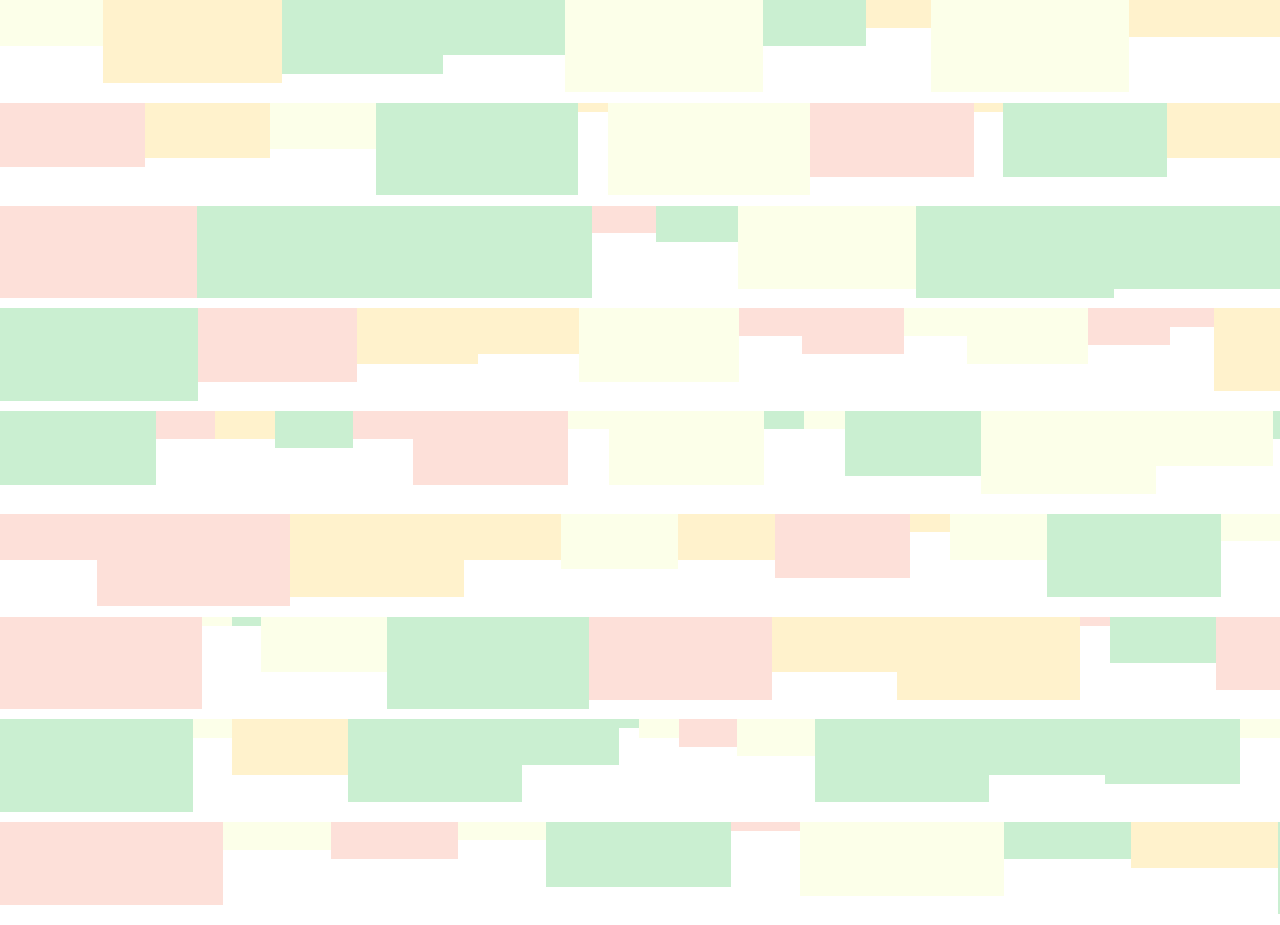
==== commit b6fd1a92: "Added animation to Rectangles" ====
--- a/index.html
+++ b/index.html
@@ -12,7 +12,9 @@
     
 <div class="element">
     <div class="container-fluid p-0">
-        <div class="boxes"></div>
+        <div class="row">
+            <div class="boxes"></div>
+        </div>
     </div>
 </div>    
 
--- a/app.css
+++ b/app.css
@@ -1,6 +1,25 @@
-.boxes
+body
+{
+    margin: 0%;
+    padding: 0%;
+}
+.element
 {
     width: 100%;
     height: 100%;
+}
+
+.boxes
+{
+    width: 119.9999rem;
+    height: 57.8rem;
     display: flex;
+    flex-wrap: wrap;
+    transition: all 0.5s;
+    /* align-content: center; */
+}
+.boxclass
+{
+    flex: 1 1 auto;
+    transition: all 1s;
 }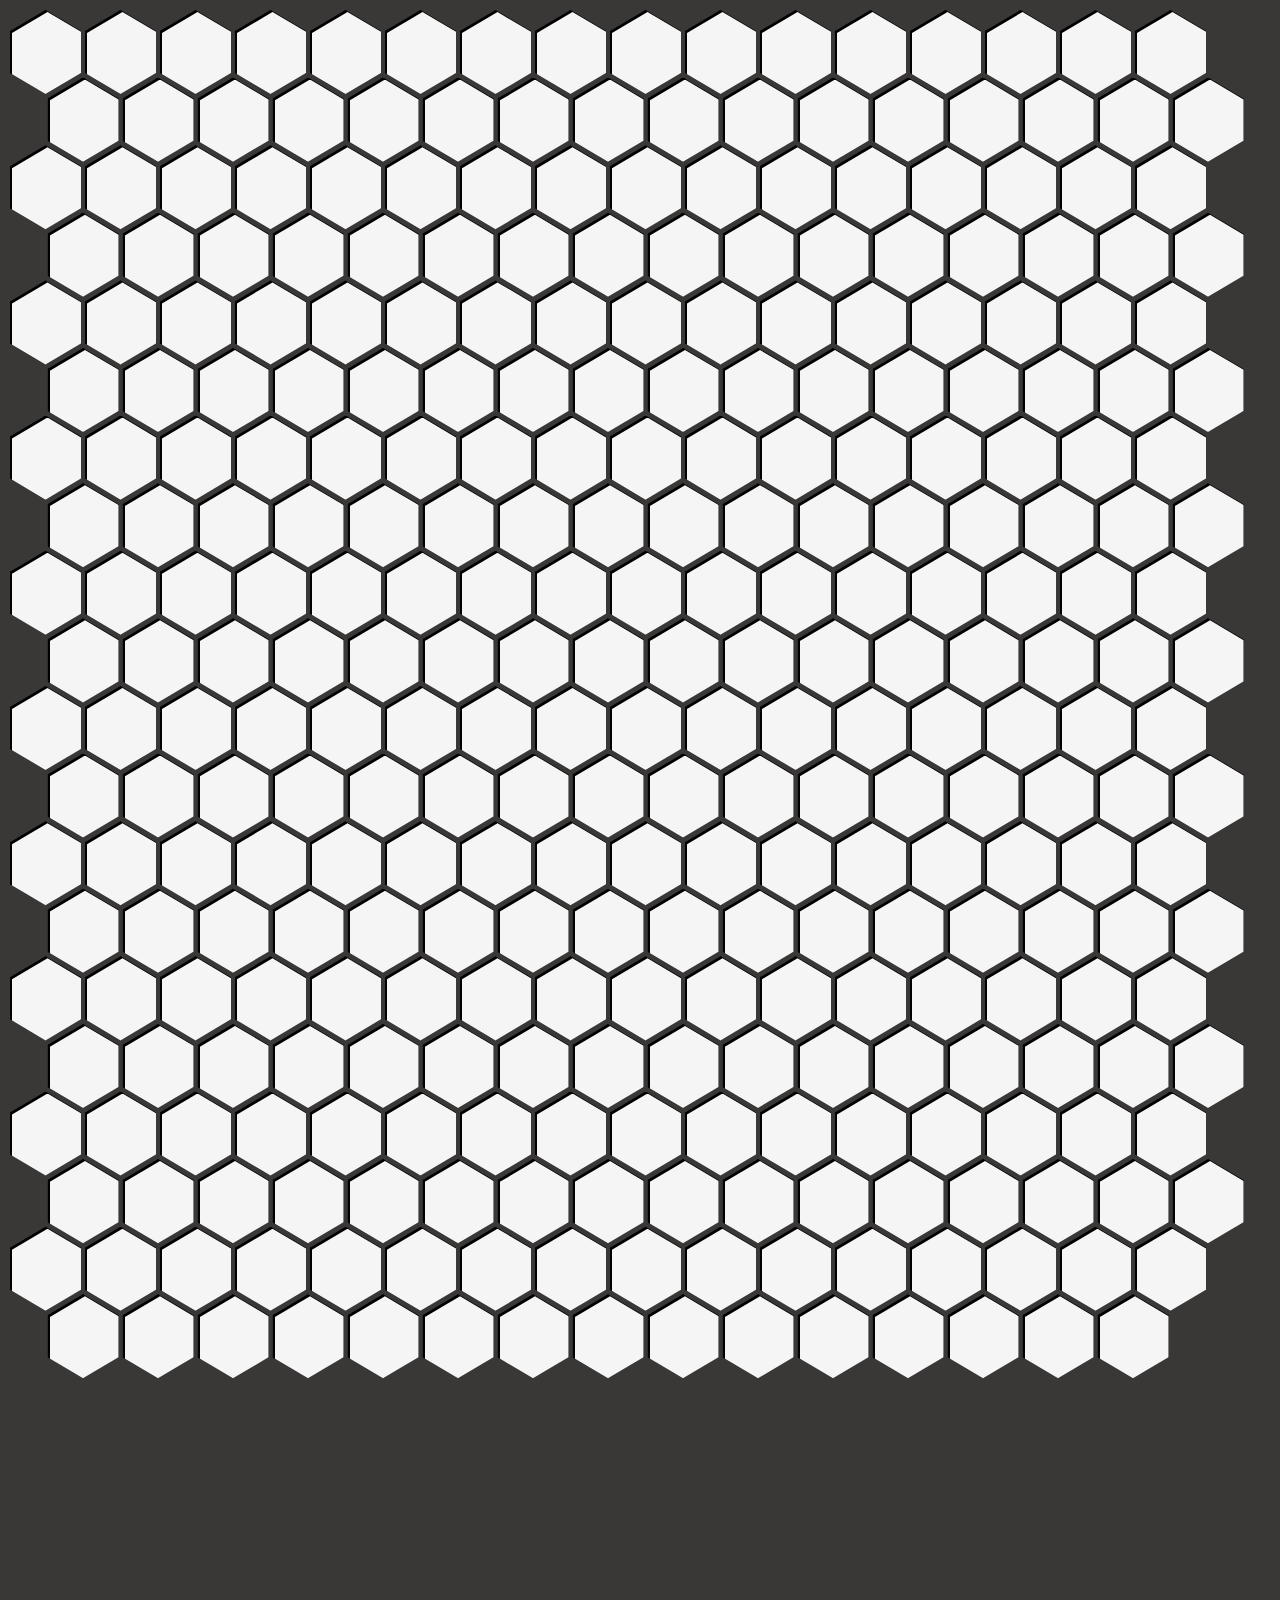
==== commit b87b90e6: "Made Basic hexagonal background design ,is resposive but without any effects" ====
--- a/index.html
+++ b/index.html
@@ -6,21 +6,23 @@
     <meta name="viewport" content="width=device-width, initial-scale=1.0">
     <title>Welcome</title>
     <link rel="stylesheet" href="app.css">
-    <link href="https://cdn.jsdelivr.net/npm/bootstrap@5.1.3/dist/css/bootstrap.min.css" rel="stylesheet" integrity="sha384-1BmE4kWBq78iYhFldvKuhfTAU6auU8tT94WrHftjDbrCEXSU1oBoqyl2QvZ6jIW3" crossorigin="anonymous">
 </head>
 <body>
     
-<div class="element">
-    <div class="container-fluid p-0">
-        <div class="row">
-            <div class="boxes"></div>
-        </div>
+<!-- <div class="element">
+    <div class="container-fluid p-0" id="divcount">
+        
     </div>
-</div>    
+</div>     -->
 
-<script src="https://cdnjs.cloudflare.com/ajax/libs/jquery/3.6.0/jquery.min.js" integrity="sha512-894YE6QWD5I59HgZOGReFYm4dnWc1Qt5NtvYSaNcOP+u1T9qYdvdihz0PPSiiqn/+/3e7Jo4EaG7TubfWGUrMQ==" crossorigin="anonymous" referrerpolicy="no-referrer"></script>
-<script src="https://cdn.jsdelivr.net/npm/@popperjs/core@2.10.2/dist/umd/popper.min.js" integrity="sha384-7+zCNj/IqJ95wo16oMtfsKbZ9ccEh31eOz1HGyDuCQ6wgnyJNSYdrPa03rtR1zdB" crossorigin="anonymous"></script>
-<script src="https://cdn.jsdelivr.net/npm/bootstrap@5.1.3/dist/js/bootstrap.min.js" integrity="sha384-QJHtvGhmr9XOIpI6YVutG+2QOK9T+ZnN4kzFN1RtK3zEFEIsxhlmWl5/YESvpZ13" crossorigin="anonymous"></script>
+<div class="main">
+<div class="container">
+
+</div>
+</div>
+
+
+<script src="https://ajax.googleapis.com/ajax/libs/jquery/3.5.1/jquery.min.js"></script>
 <script src="app.js"></script>
 </body>
 </html>--- a/app.css
+++ b/app.css
@@ -1,25 +1,63 @@
 body
 {
-    margin: 0%;
-    padding: 0%;
-}
-.element
-{
-    width: 100%;
-    height: 100%;
+    /* margin: 0%; */
+    /* padding: 0%; */
+    overflow: hidden;
+    background: #3a3737;
 }
 
-.boxes
+.main {
+display:flex;
+/* --s: 71px;   */
+/* --m: 2px;     */
+--f: calc(1.732 * 71px + 4 * 2px  - 1px);
+}
+
+.container {
+font-size: 0; /*disable white space between inline block element */
+}
+
+.container .hexdiv {
+width: 71px;
+margin: 2px;
+height: calc(71px*1.1841); 
+display: inline-block;
+font-size:initial;
+clip-path: polygon(0% 25%, 0% 75%, 50% 100%, 100% 75%, 100% 25%, 50% 0%);
+background: #3a3737;
+margin-bottom: calc(2px - 71px*0.2885); 
+box-shadow: 0 0 10px rgba(0,0,0,0.8); 
+transition: all 0.5s;
+}
+/* .container :nth-child(odd) {
+background:whitesmoke;
+} */
+.container::before {
+content: "";
+width: calc(71px/2 + 2px);
+float: left;
+height: 120%;
+shape-outside: repeating-linear-gradient(     
+               #0000 0 calc(var(--f) - 3px),      
+               #000  0 var(--f));
+}
+.hexdiv
 {
-    width: 119.9999rem;
-    height: 57.8rem;
-    display: flex;
-    flex-wrap: wrap;
-    transition: all 0.5s;
-    /* align-content: center; */
+    /* display: flex !important; */
+    align-items: center;
+    background: black !important;
 }
-.boxclass
+.insidehex
 {
-    flex: 1 1 auto;
-    transition: all 1s;
-}+    background: whitesmoke !important;
+    width: 71px;
+margin: 2px;
+height: calc(71px*1.1841); 
+font-size:initial;
+clip-path: polygon(0% 25%, 0% 75%, 50% 100%, 100% 75%, 100% 25%, 50% 0%);
+background: whitesmoke;
+margin-bottom: calc(2px - 71px*0.2885); 
+box-shadow: 0 0 10px rgba(0,0,0,0.8); 
+transition: all 0.5s;
+}
+
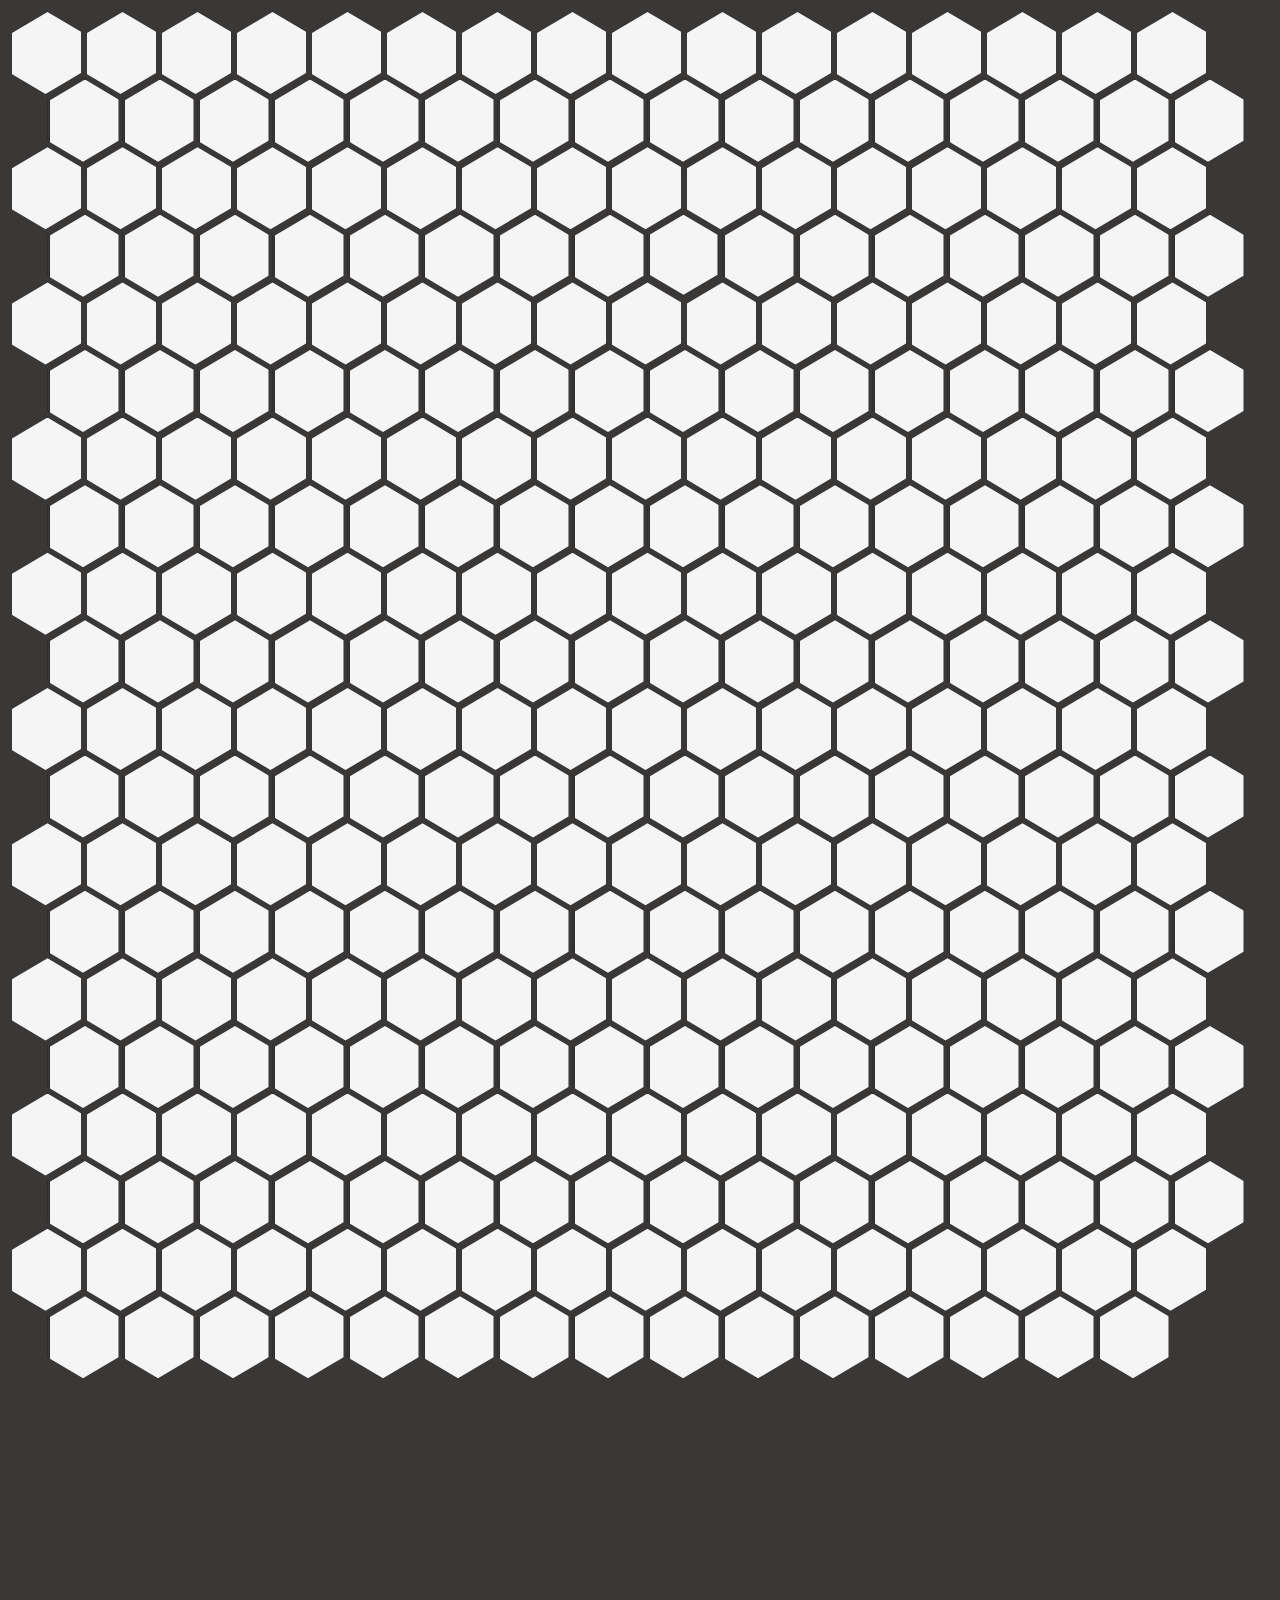
==== commit 4b624a30: "Added basic color animation to center circle" ====
--- a/index.html
+++ b/index.html
@@ -8,12 +8,7 @@
     <link rel="stylesheet" href="app.css">
 </head>
 <body>
-    
-<!-- <div class="element">
-    <div class="container-fluid p-0" id="divcount">
-        
-    </div>
-</div>     -->
+
 
 <div class="main">
 <div class="container">
--- a/app.css
+++ b/app.css
@@ -15,6 +15,7 @@
 
 .container {
 font-size: 0; /*disable white space between inline block element */
+transition: all 1s;
 }
 
 .container .hexdiv {
@@ -27,7 +28,7 @@
 background: #3a3737;
 margin-bottom: calc(2px - 71px*0.2885); 
 box-shadow: 0 0 10px rgba(0,0,0,0.8); 
-transition: all 0.5s;
+transition: all 1s;
 }
 /* .container :nth-child(odd) {
 background:whitesmoke;
@@ -44,20 +45,39 @@
 .hexdiv
 {
     /* display: flex !important; */
-    align-items: center;
-    background: black !important;
+    /* align-items: center; */
+    vertical-align: middle;
+    background: #3a3737 ;
+    transition: all 1s;
 }
 .insidehex
 {
-    background: whitesmoke !important;
+    background: whitesmoke ;
     width: 71px;
 margin: 2px;
+vertical-align: middle;
 height: calc(71px*1.1841); 
 font-size:initial;
 clip-path: polygon(0% 25%, 0% 75%, 50% 100%, 100% 75%, 100% 25%, 50% 0%);
 background: whitesmoke;
 margin-bottom: calc(2px - 71px*0.2885); 
 box-shadow: 0 0 10px rgba(0,0,0,0.8); 
-transition: all 0.5s;
+transition: all 1s;
 }
 
+.col1
+{
+    background-color: #a9e5bb;
+}
+.col2
+{
+    background-color: #FCF6B1;
+}
+.col3
+{
+    background-color: #F7B32B;
+}
+.col4
+{
+    background-color: #FF4365;
+}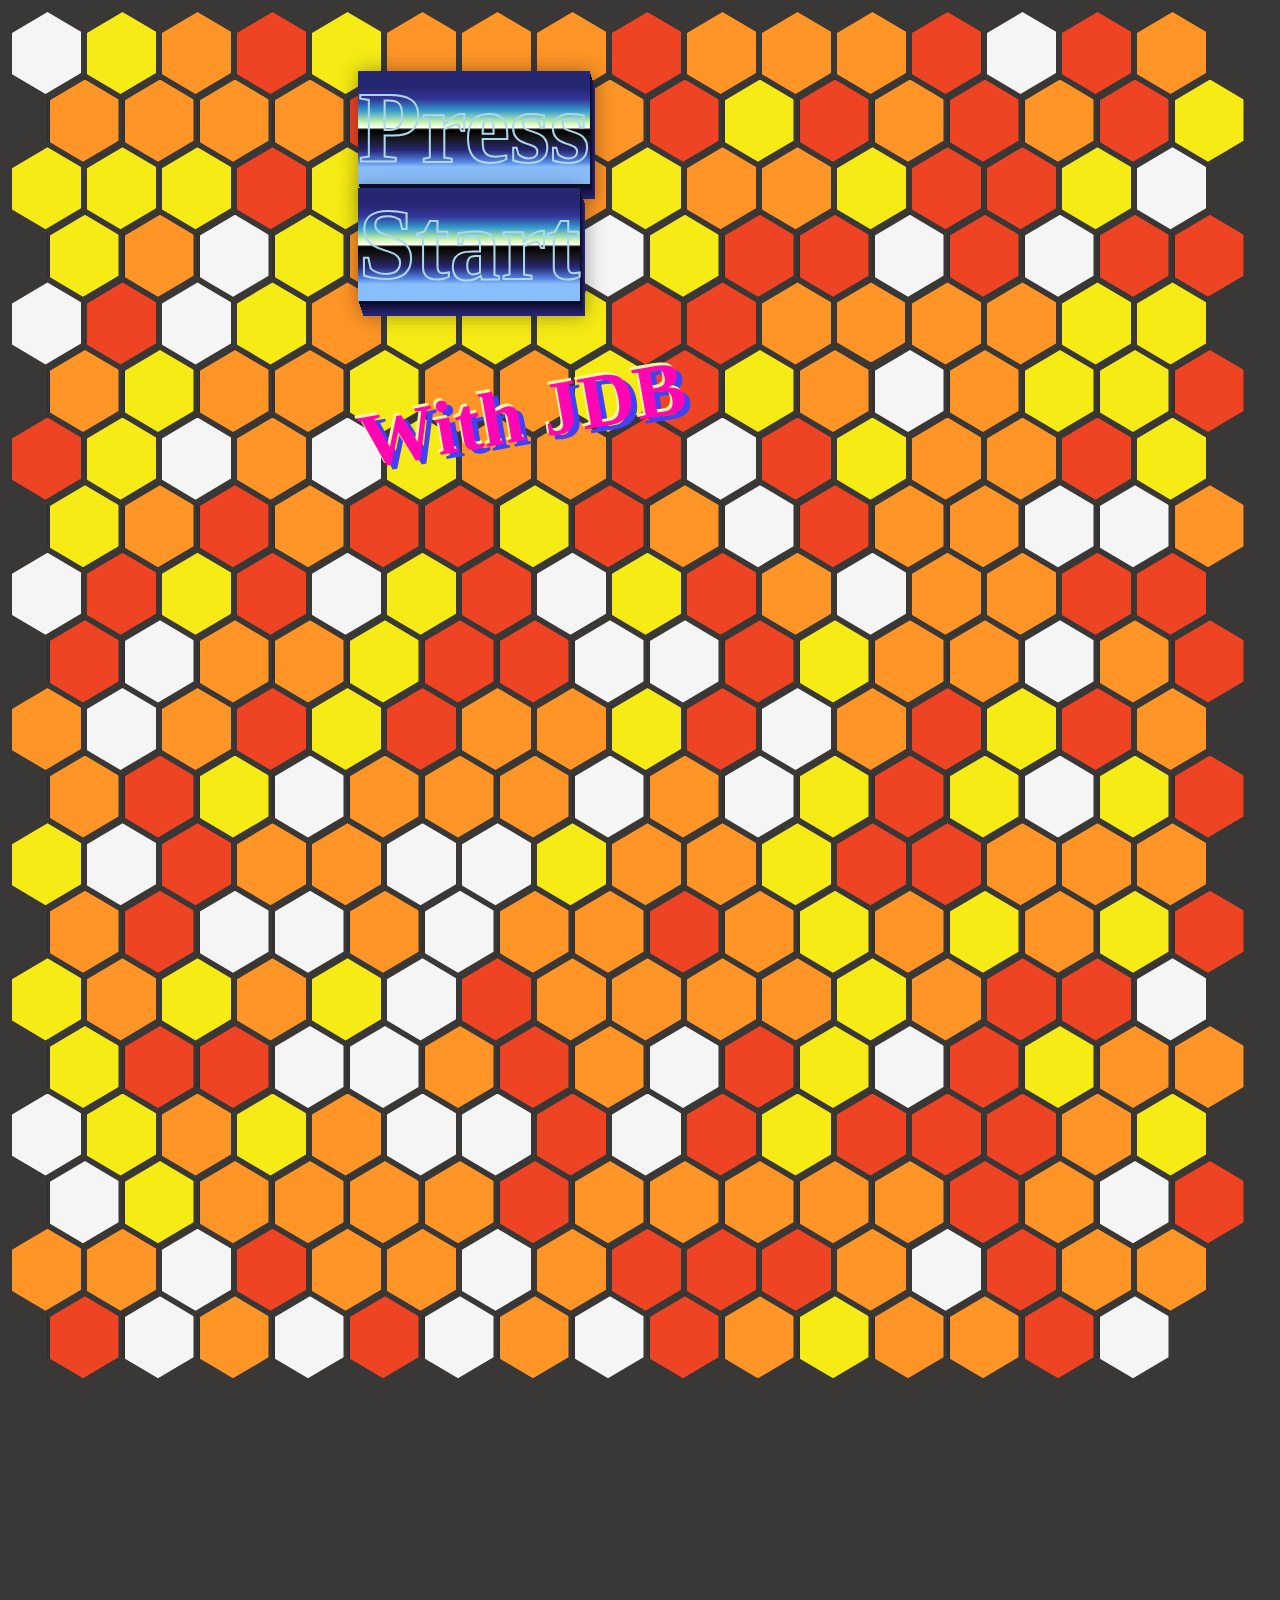
==== commit 28ba2104: "Made basic retro design with retro text effect except text's mask clipping is not working properly" ====
--- a/index.html
+++ b/index.html
@@ -5,7 +5,26 @@
     <meta http-equiv="X-UA-Compatible" content="IE=edge">
     <meta name="viewport" content="width=device-width, initial-scale=1.0">
     <title>Welcome</title>
+    <link rel="preconnect" href="https://fonts.googleapis.com">
+    <link rel="preconnect" href="https://fonts.gstatic.com" crossorigin>
+    <link href="https://fonts.googleapis.com/css2?family=Press+Start+2P&display=swap" rel="stylesheet"> 
     <link rel="stylesheet" href="app.css">
+    <style type="text/css">
+        .metal {
+          background: linear-gradient(
+            hsl(239, 50%, 30%) 15%,
+            hsl(239, 50%, 40%) 25%,
+            hsl(200, 60%, 50%) 35%,
+            hsl(100, 70%, 80%) 45%,
+            hsl(60, 100%, 98%) 50%,
+            hsl(240, 0%, 0%) 52%,
+            hsl(240, 10%, 10%) 60%,
+            hsl(240, 50%, 30%) 70%,
+            hsl(220, 70%, 60%) 80%,
+            hsl(212, 92%, 76%) 85%
+          );
+        }
+      </style>
 </head>
 <body>
 
@@ -15,6 +34,13 @@
 
 </div>
 </div>
+<div class="p2pgame">
+    <h1 class="title" >
+        <span class="metal clip raise">Press</span><br>
+        <span class="metal clip raise">Start</span>
+    </h1>
+    <h2 class="subtitle">With JDB</h2>
+</div>
 
 
 <script src="https://ajax.googleapis.com/ajax/libs/jquery/3.5.1/jquery.min.js"></script>
--- a/app.css
+++ b/app.css
@@ -80,4 +80,35 @@
 .col4
 {
     background-color: #FF4365;
-}+}
+
+.p2pgame
+{
+    /* font-family: 'Press Start 2P', cursive; */
+    position: absolute;
+    top: 0em;
+    font-size: 4vw;
+    left: 7em;
+    
+}
+.metal {
+    /* ... */ 
+    color: transparent;
+    background-clip: text;
+    -webkit-background-clip: text;
+    -webkit-text-stroke: 2px hsl(200, 65%, 80%);
+  }
+  .raise {
+    filter: drop-shadow(1px 3px 0px hsl(242, 54%, 10%))
+      drop-shadow(1px 3px 0px hsl(242, 54%, 15%))
+      drop-shadow(1px 3px 0px hsl(242, 54%, 20%))
+      drop-shadow(1px 3px 0px hsl(242, 54%, 25%))
+      drop-shadow(1px 3px 0px hsl(242, 54%, 30%))
+      drop-shadow(0px 0px 10px rgba(16, 16, 16, 0.4));
+  }
+  .subtitle {
+    /* ... */
+    transform: rotateZ(-10deg);
+    color: hsl(318, 100%, 51%); /* pink */ 
+    text-shadow: -2px -3px hsl(53, 100%, 81%) /* yellow */, 5px 5px hsl(240, 90%, 61%); /* blue */
+  }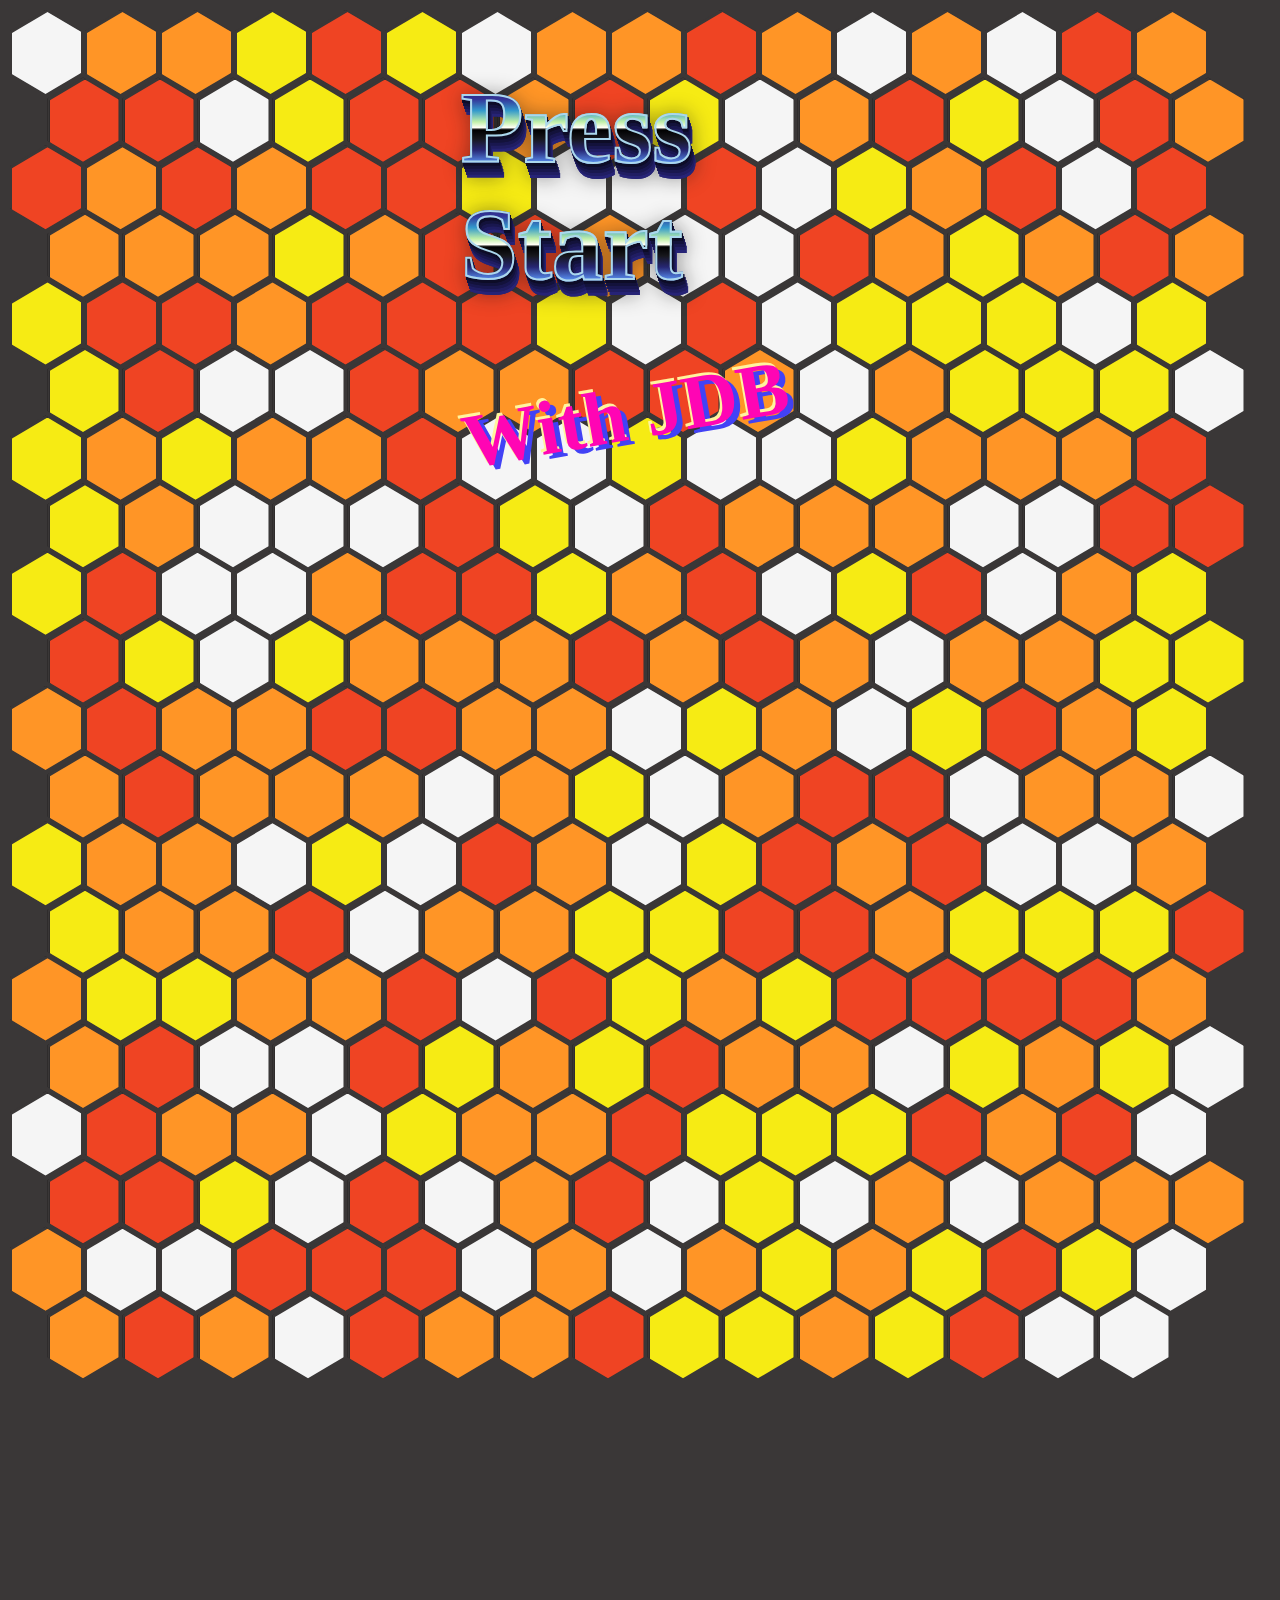
==== commit b21437c2: "Solved Background clipping problem" ====
--- a/index.html
+++ b/index.html
@@ -45,5 +45,6 @@
 
 <script src="https://ajax.googleapis.com/ajax/libs/jquery/3.5.1/jquery.min.js"></script>
 <script src="app.js"></script>
+<script src="HTML2CANVAS.js"></script>
 </body>
 </html>--- a/app.css
+++ b/app.css
@@ -88,14 +88,16 @@
     position: absolute;
     top: 0em;
     font-size: 4vw;
-    left: 7em;
+    left: 9em;
     
 }
 .metal {
     /* ... */ 
+
+    background-clip: text !important;
+    -webkit-background-clip: text !important;
     color: transparent;
-    background-clip: text;
-    -webkit-background-clip: text;
+    -webkit-text-fill-color : transparent;
     -webkit-text-stroke: 2px hsl(200, 65%, 80%);
   }
   .raise {
@@ -111,4 +113,4 @@
     transform: rotateZ(-10deg);
     color: hsl(318, 100%, 51%); /* pink */ 
     text-shadow: -2px -3px hsl(53, 100%, 81%) /* yellow */, 5px 5px hsl(240, 90%, 61%); /* blue */
-  }+  }
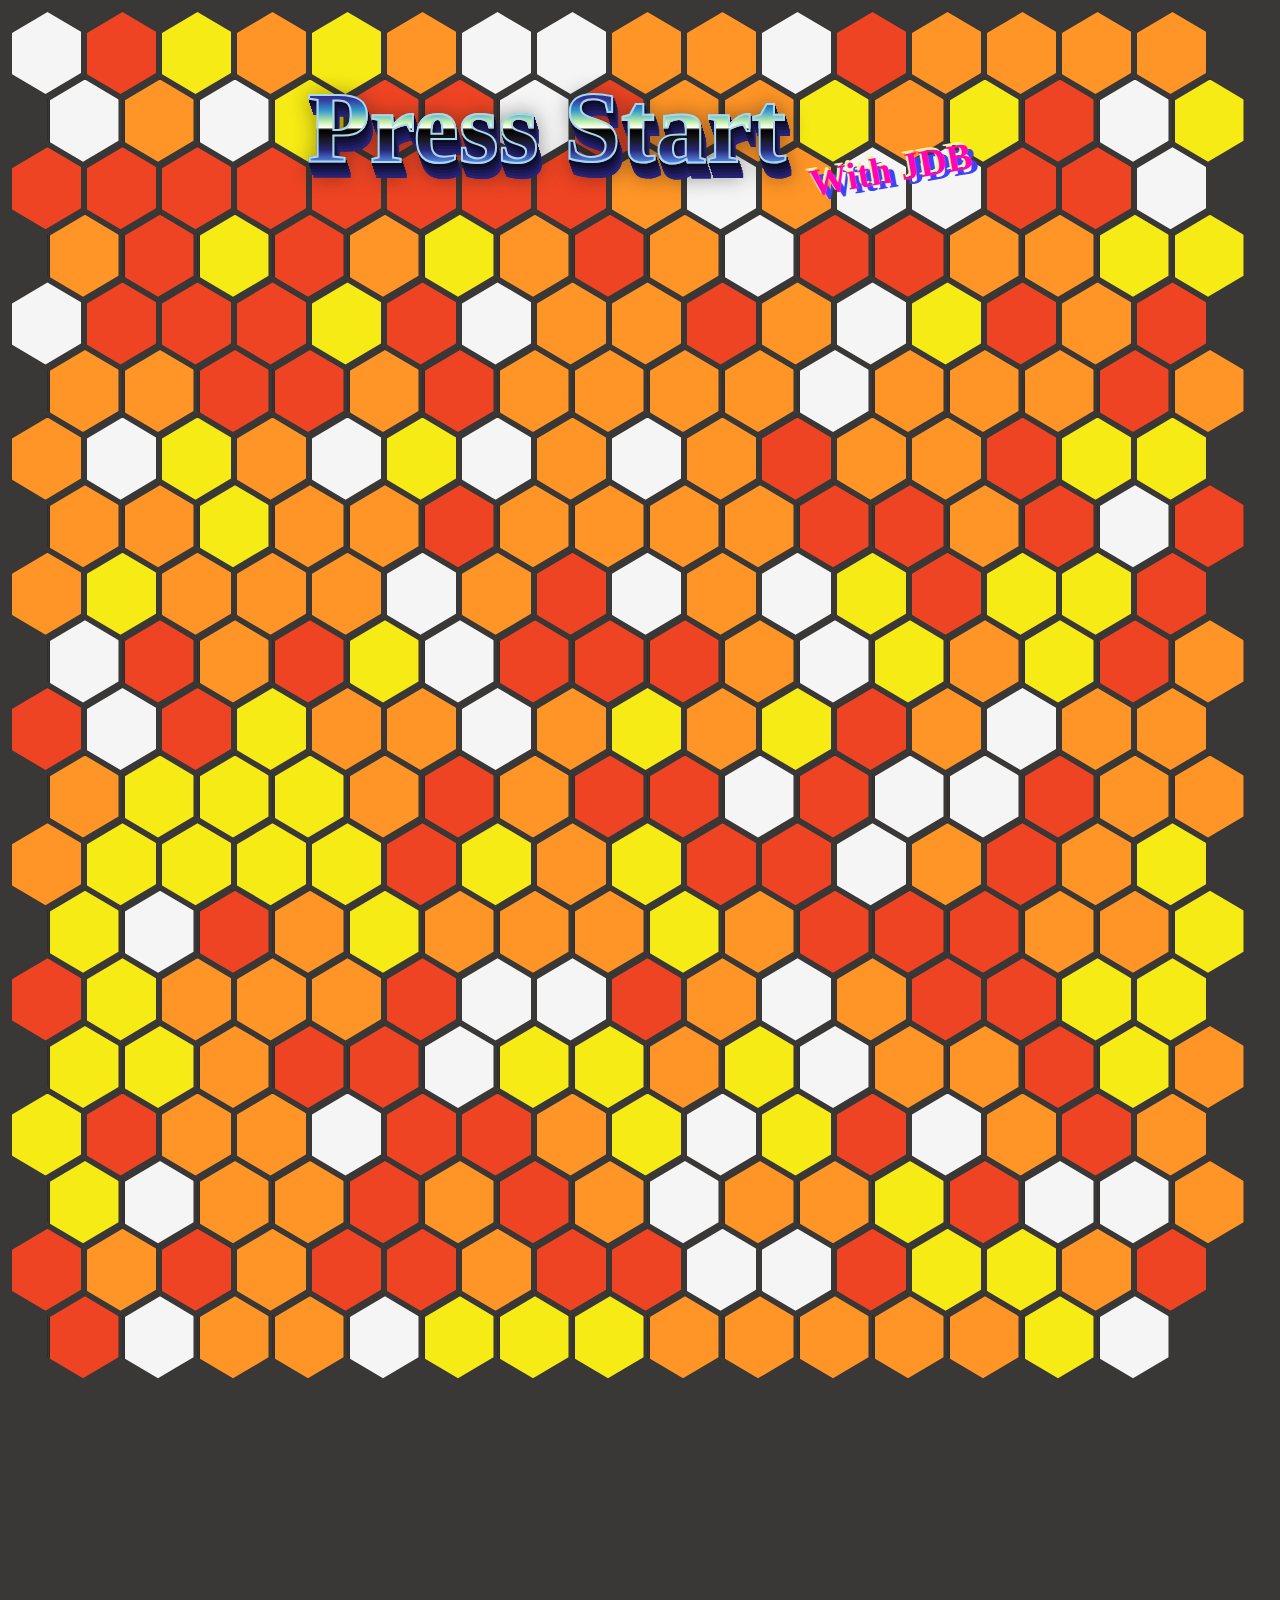
==== commit 11794375: "Made basic retro effect of press start with jdb for main page" ====
--- a/index.html
+++ b/index.html
@@ -36,7 +36,7 @@
 </div>
 <div class="p2pgame">
     <h1 class="title" >
-        <span class="metal clip raise">Press</span><br>
+        <span class="metal clip raise">Press</span>
         <span class="metal clip raise">Start</span>
     </h1>
     <h2 class="subtitle">With JDB</h2>
--- a/app.css
+++ b/app.css
@@ -114,3 +114,16 @@
     color: hsl(318, 100%, 51%); /* pink */ 
     text-shadow: -2px -3px hsl(53, 100%, 81%) /* yellow */, 5px 5px hsl(240, 90%, 61%); /* blue */
   }
+.title 
+{
+    position: relative;
+    top: 0em;
+    left: -1.5em;
+}
+.subtitle
+{
+    position: relative;
+    top: -3.5em;
+    left: 9em;
+    font-size: 3vw;
+}
